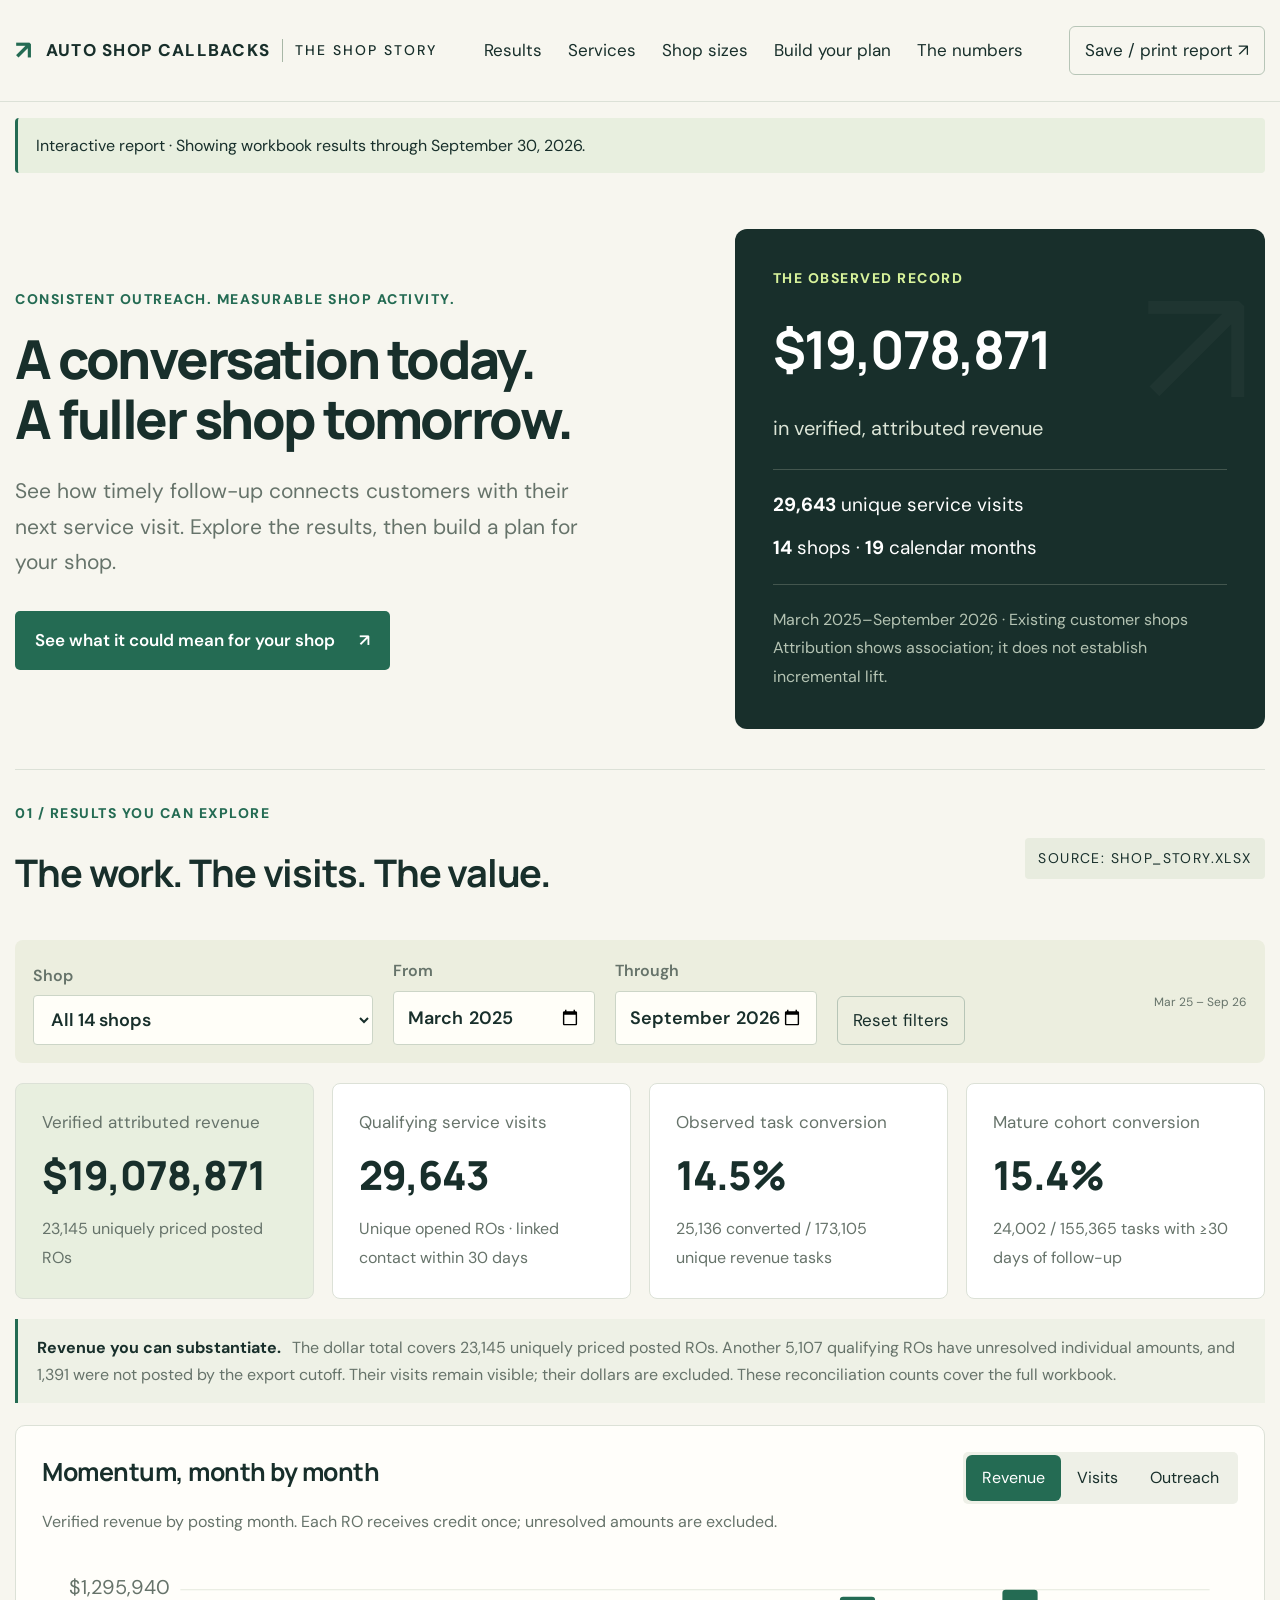
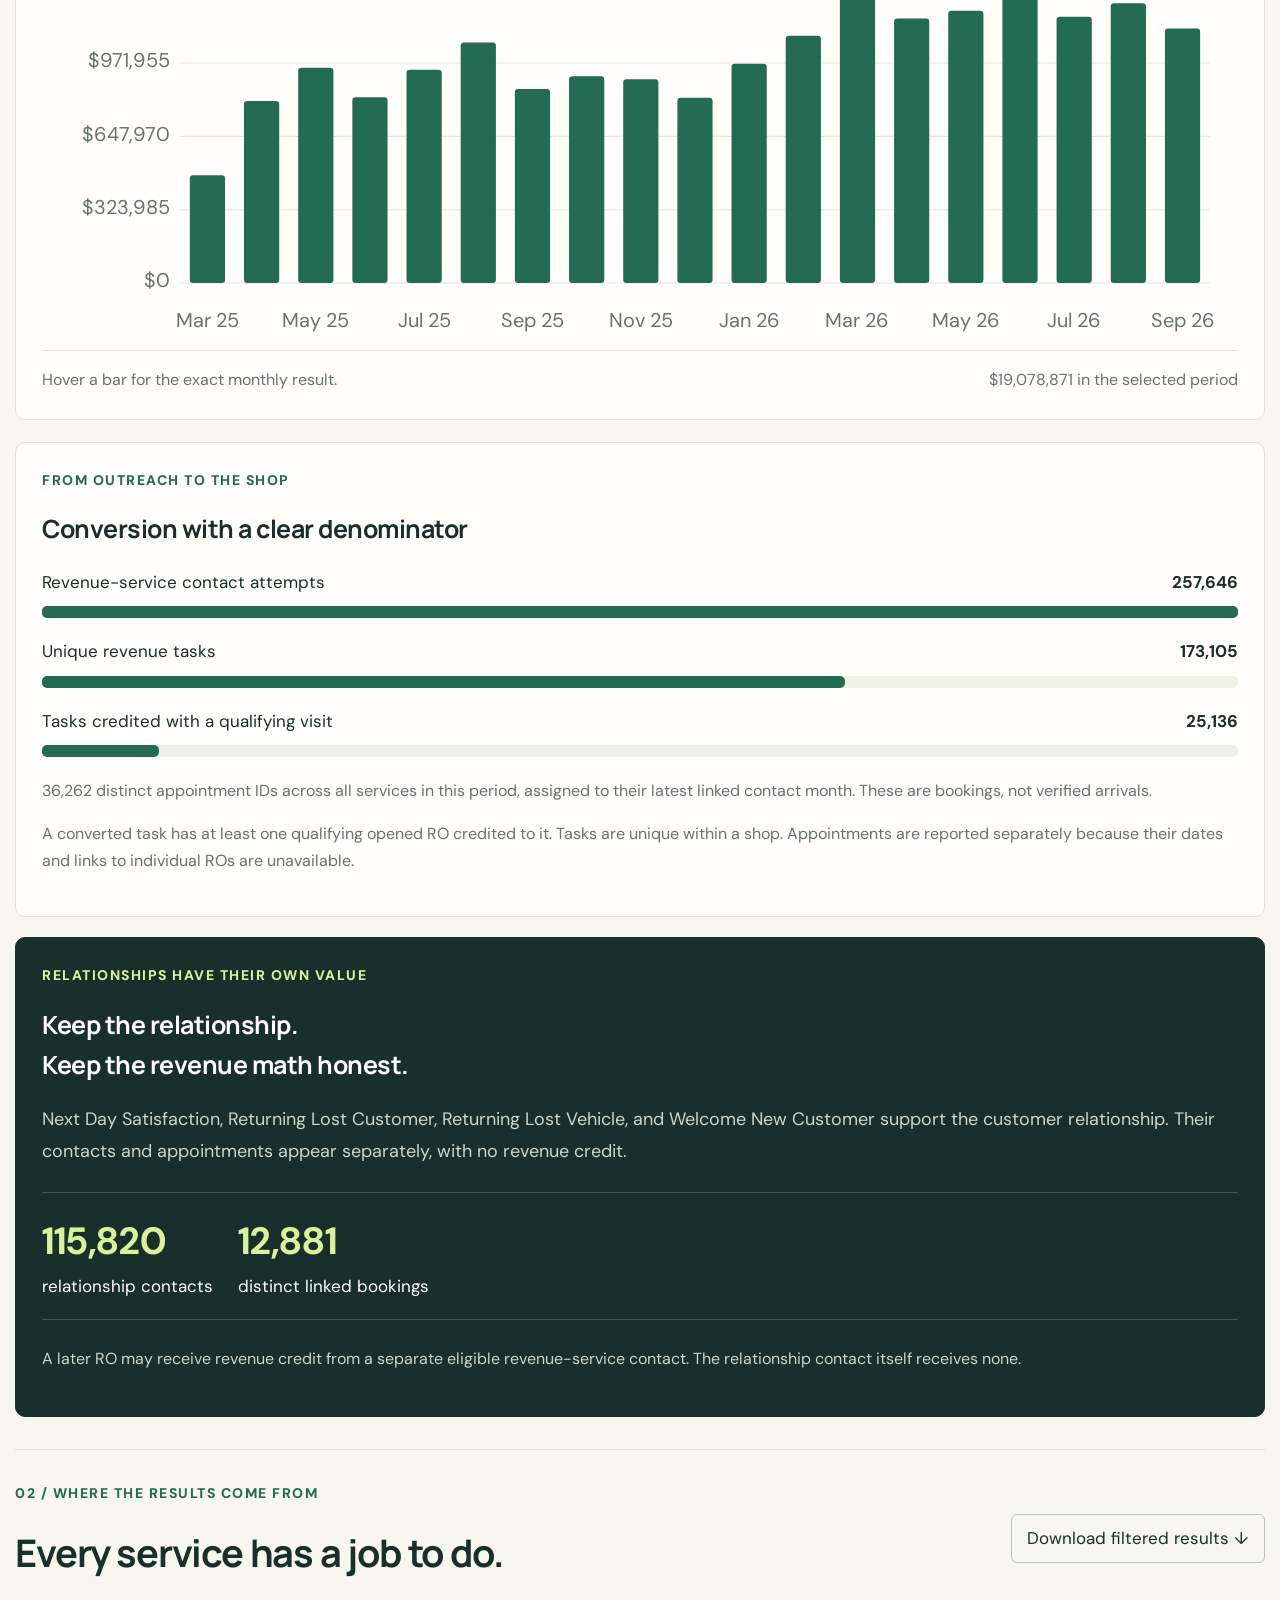
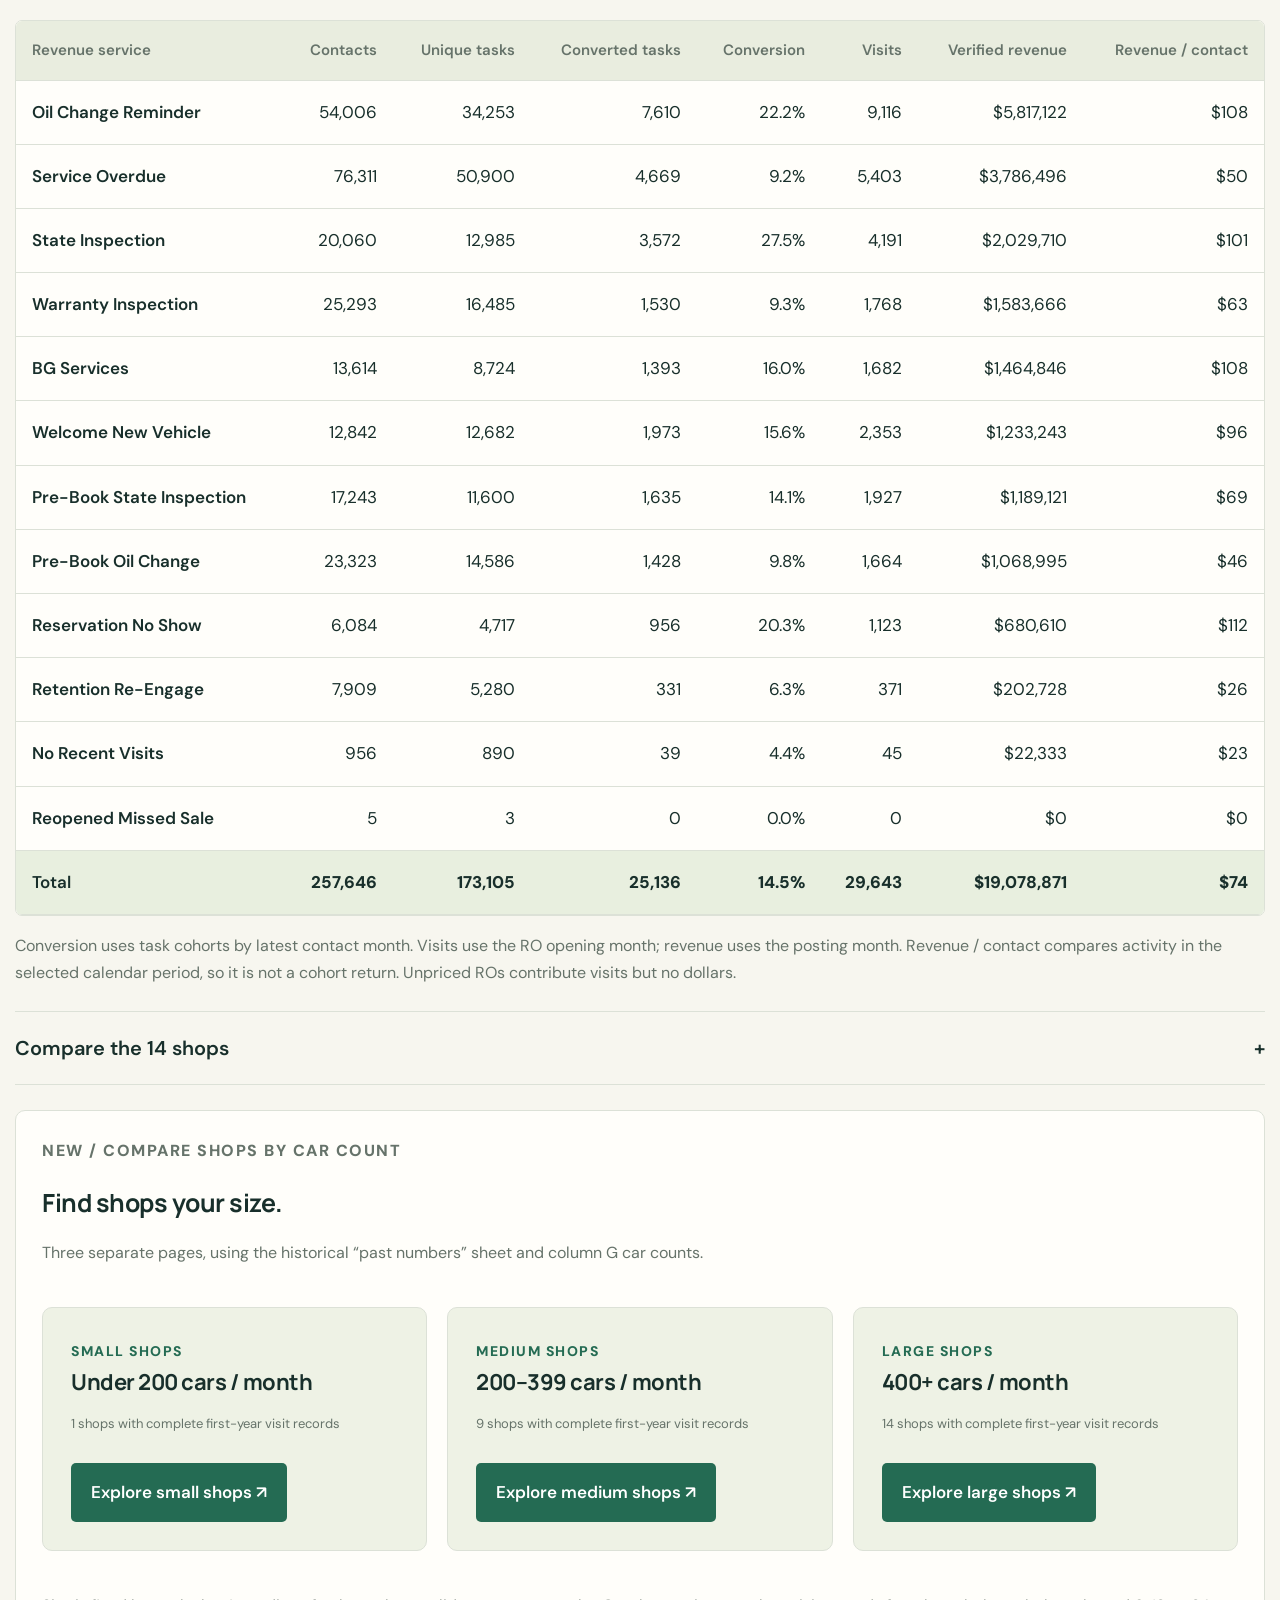
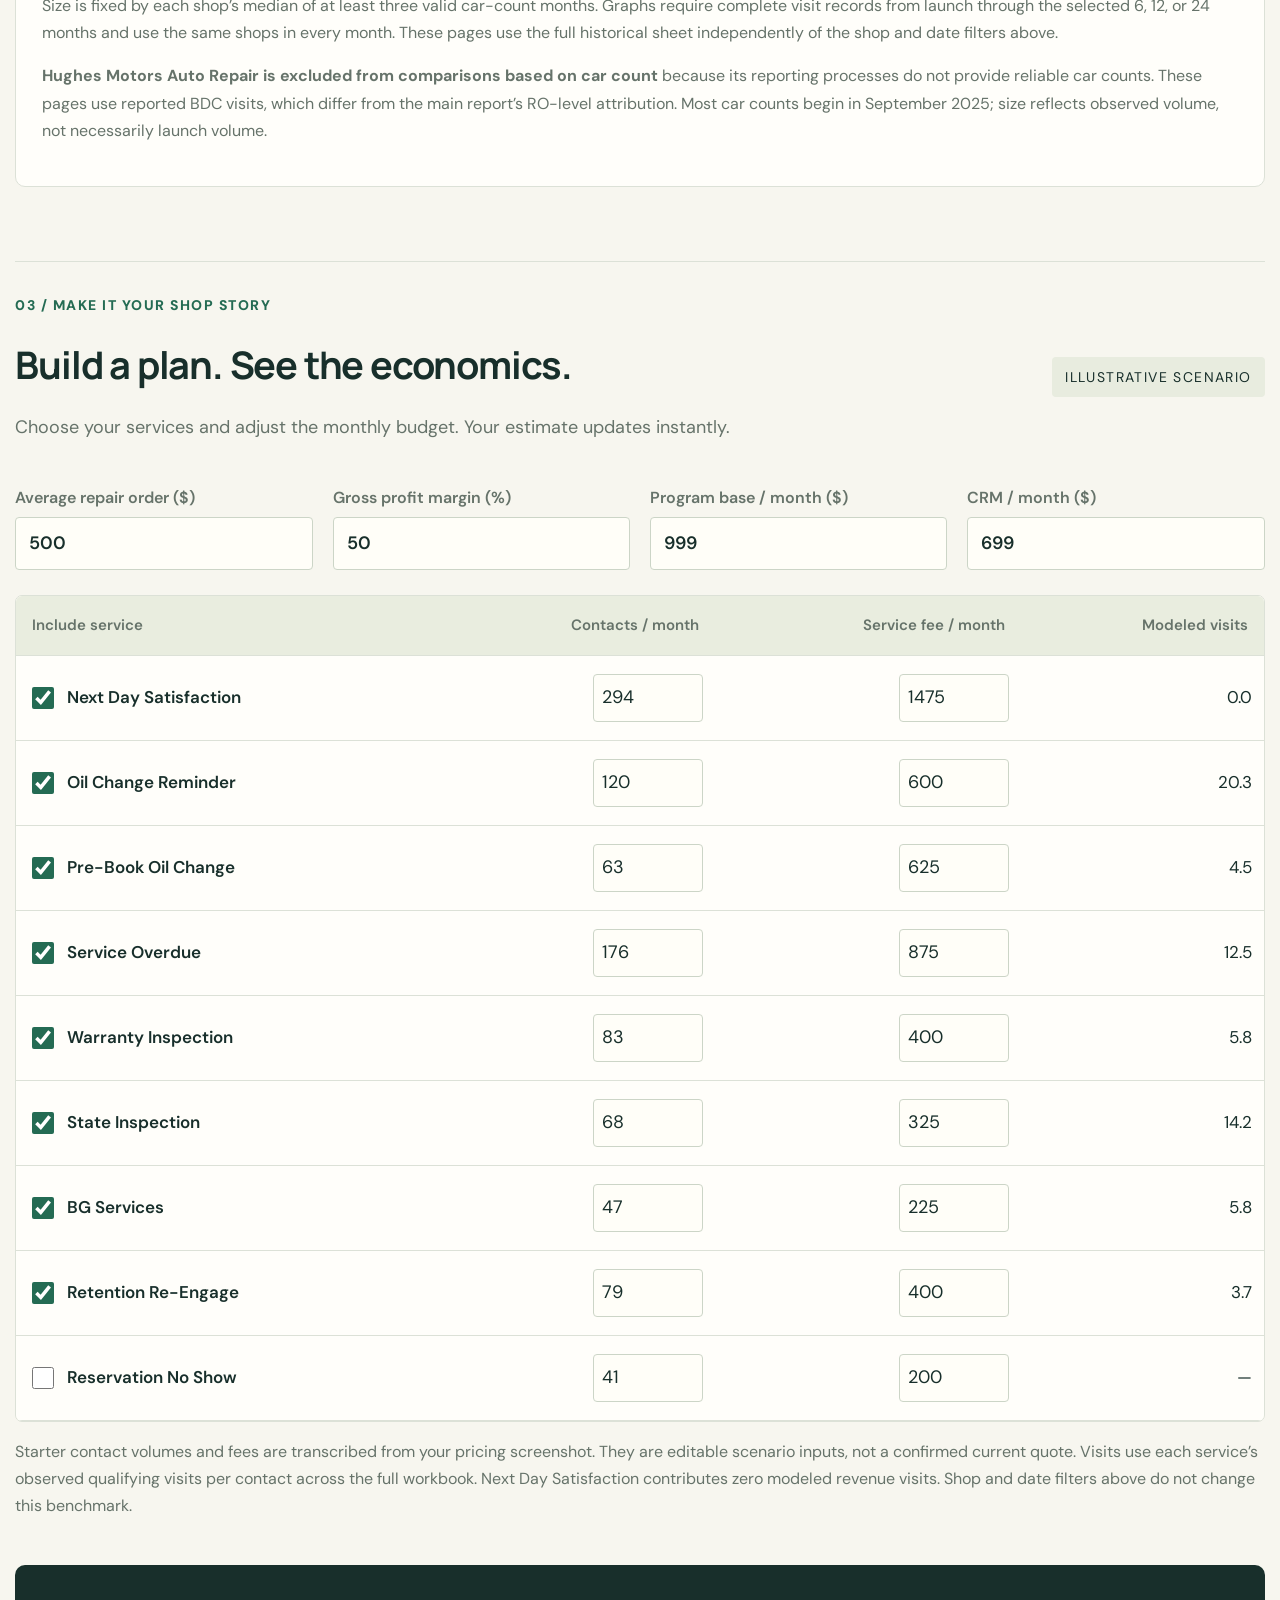
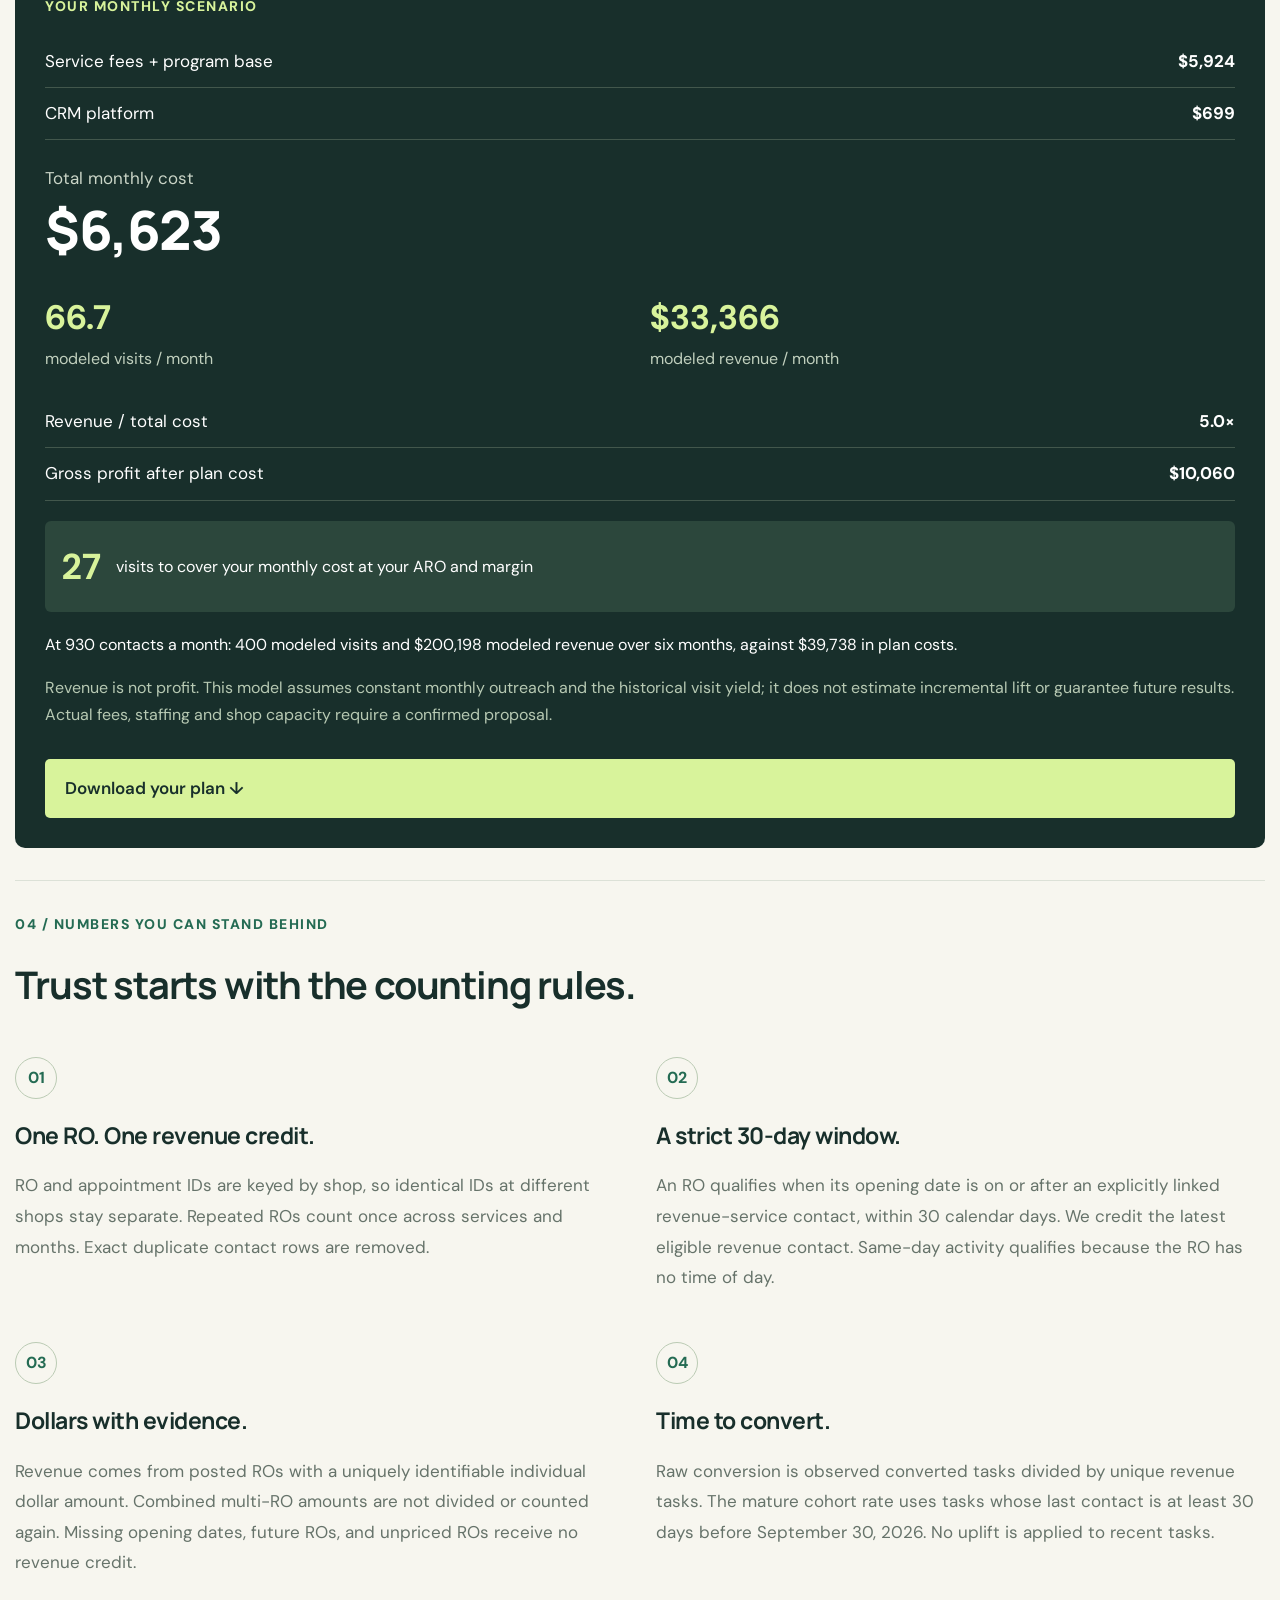
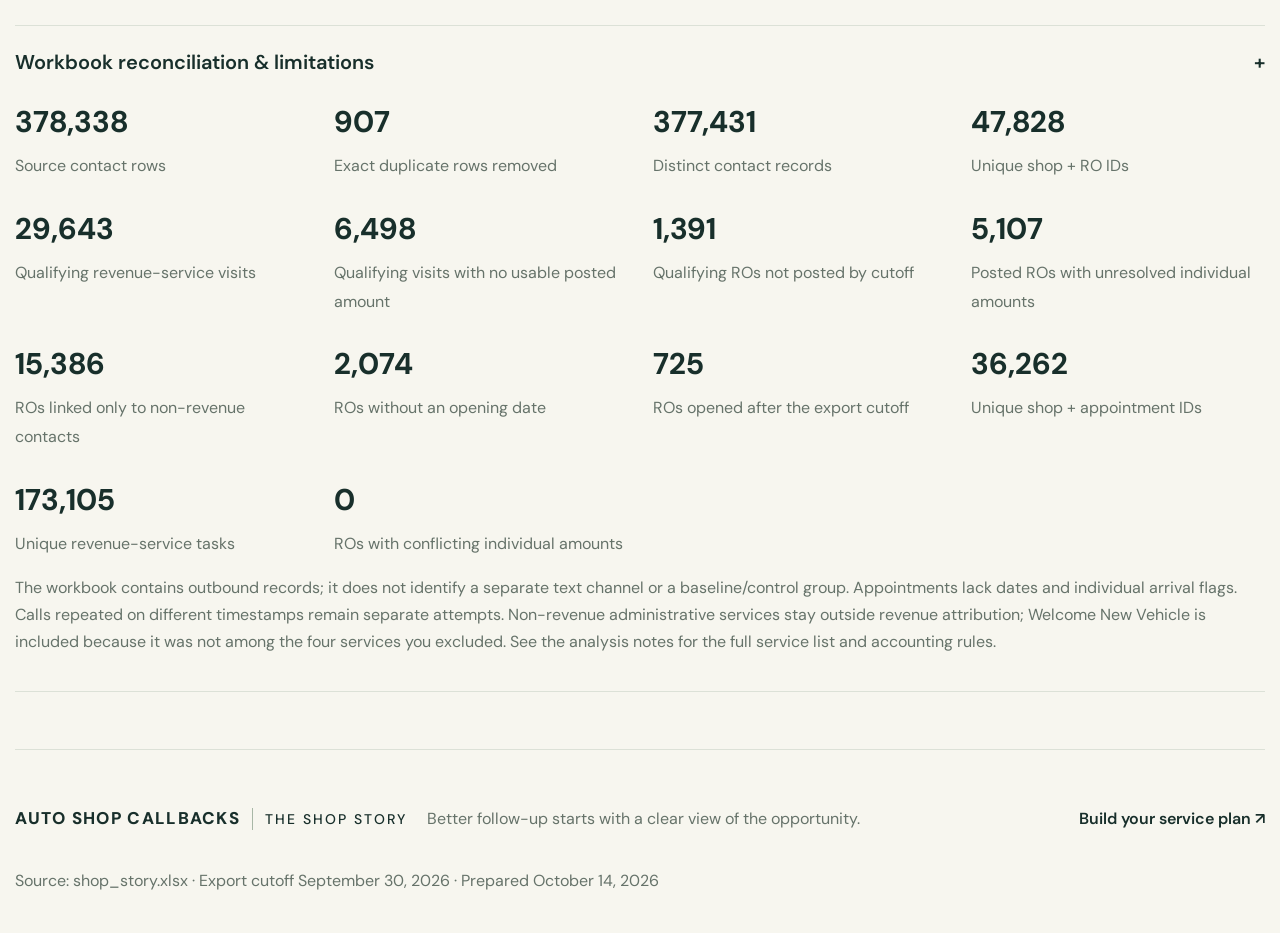
==== index.html @ 8ba9e6b9 "Add files via upload" ====
<!doctype html>
<html lang="en"><head><meta charset="utf-8"><meta name="viewport" content="width=device-width,initial-scale=1"><meta name="report-version" content="2026-10-26-shop-sizes"><title>The Shop Story | Outreach impact</title><style>@import url('https://fonts.googleapis.com/css2?family=DM+Sans:wght@400;500;600;700&family=Manrope:wght@400;500;600;700;800&display=swap');
:root{--ink:#182f2b;--green:#246b53;--lime:#d8f39b;--cream:#f7f6ef;--line:#dce1d7;--muted:#66736a}*{box-sizing:border-box}html{scroll-behavior:smooth;scroll-padding-top:25px}body{margin:0;background:var(--cream);color:var(--ink);font:15px 'DM Sans',Arial,sans-serif}button,input,select{font:inherit}button,a,input,select{outline-offset:4px}button{cursor:pointer}a{color:inherit;text-decoration:none}header{max-width:1440px;padding:26px 5%;margin:auto;display:flex;align-items:center;justify-content:space-between;border-bottom:1px solid var(--line);gap:25px}.brand{font-size:13px;font-weight:800;letter-spacing:1.3px;display:flex;gap:12px;align-items:center}.brand small{display:block;font-size:10px;font-weight:500;letter-spacing:2px;border-left:1px solid #a8b7a6;padding-left:12px}.mark{font-size:26px;color:var(--green)}nav{display:flex;gap:26px;font-size:13px}button{background:transparent;border:1px solid #b7c5b7;border-radius:6px;padding:10px 15px;color:var(--ink)}button:hover{background:#e9eddf}main{max-width:1440px;margin:auto;padding:0 5%}.hero{display:grid;grid-template-columns:1.3fr 1fr;gap:7%;padding:75px 0 70px;align-items:center}.eyebrow{font-size:10px;font-weight:800;letter-spacing:2px;color:var(--green);margin:0 0 18px}h1,h2,h3{font-family:'Manrope',Arial,sans-serif}h1{font-size:clamp(38px,4.2vw,62px);line-height:1.12;letter-spacing:-2.5px;margin:0 0 25px;font-weight:800}h2{font-size:32px;letter-spacing:-1.2px;margin:0 0 12px}h3{font-size:19px;letter-spacing:-.5px;margin:0 0 12px}.intro{font-size:17px;line-height:1.7;color:var(--muted);max-width:480px;margin:0 0 30px}.button{background:var(--green);color:white;border:0;padding:16px 20px;display:inline-flex;justify-content:space-between;gap:24px;font-size:13px;font-weight:600;border-radius:5px}.button:hover{background:#185441}.hero-proof{background:var(--ink);border-radius:12px;padding:38px;color:white;position:relative;overflow:hidden}.hero-proof:after{content:'↗';position:absolute;right:15px;top:-20px;font-size:175px;color:#ffffff08}.hero-proof .eyebrow{color:var(--lime)}.hero-proof>strong{font-family:Manrope,Arial;font-size:clamp(35px,4.1vw,57px);letter-spacing:-2px}.hero-proof>p:not(.eyebrow){font-size:16px;color:#dce5d7}.hero-proof>div{padding:20px 0;margin:25px 0 20px;border-top:1px solid #43564e;border-bottom:1px solid #43564e;display:flex;flex-direction:column;gap:13px}.hero-proof small{font-size:11px;line-height:1.7;color:#b4c3b3}section{padding:45px 0;border-top:1px solid var(--line)}section.hero{border:0}.section-head{display:flex;justify-content:space-between;align-items:center;gap:20px;margin-bottom:25px}.section-head p:not(.eyebrow){color:var(--muted)}.source,.badge{font-size:10px;letter-spacing:1.4px;background:#e8ecdf;padding:9px 13px;border-radius:4px;white-space:nowrap}.filters{display:flex;align-items:end;gap:14px;margin:20px 0 10px;padding:18px;background:#eceedf;border-radius:8px}label{display:flex;flex-direction:column;gap:7px;font-size:11px;font-weight:600;color:var(--muted)}input,select{background:#fffef8;color:var(--ink);border:1px solid #ccd5c7;padding:10px;border-radius:4px;max-width:100%}.filters select{width:270px}.filters>span{font-size:11px;margin-left:auto;align-self:center}#filterError{color:#a33b2a}.metrics{display:grid;grid-template-columns:repeat(4,1fr);gap:13px;margin:20px 0}.metric{background:white;border:1px solid var(--line);padding:22px;border-radius:8px}.metric>span{font-size:11px;color:var(--muted);display:block}.metric strong{display:block;font:800 32px Manrope,Arial;letter-spacing:-1px;margin:10px 0}.metric small{font-size:10px;line-height:1.5;color:var(--muted)}.metric:first-child{background:#e8efdf}.chart-panel,.panel{border:1px solid var(--line);border-radius:10px;background:#fffefa;padding:26px;margin:22px 0}.chart-head{display:flex;justify-content:space-between;gap:20px;align-items:start}.chart-head p{font-size:12px;color:var(--muted);line-height:1.5}.segments{display:flex;padding:3px;background:#eef0e7;border-radius:5px}.segments button{border:0;padding:8px 13px;font-size:11px}.segments .active{background:var(--green);color:white}.chart-foot{font-size:11px;color:var(--muted);display:flex;justify-content:space-between;border-top:1px solid var(--line);padding-top:15px}svg{width:100%;display:block;height:auto}.chart-bar{fill:var(--green)}.chart-bar:hover{fill:#83a856}.chart-label{font-size:11px;fill:var(--muted)}.chart-value{font-size:10px;fill:var(--ink)}.two-col{display:grid;grid-template-columns:1fr 1fr;gap:20px}.two-col .panel{margin:0}.dark{background:var(--ink);color:white;border-color:var(--ink)}.dark .eyebrow{color:var(--lime)}.dark p:not(.eyebrow){font-size:14px;line-height:1.8;color:#ccd7c9}.dark .fine{font-size:11px!important}.relationship-stats{display:flex;gap:40px;border-top:1px solid #43564e;border-bottom:1px solid #43564e;padding:18px 0;margin:25px 0}.relationship-stats strong{font-size:29px;color:var(--lime);display:block}.relationship-stats span{font-size:11px}.funnel-row{display:grid;grid-template-columns:1fr auto;gap:10px;align-items:center;margin:20px 0;font-size:12px}.funnel-row .track{grid-column:1/-1;height:9px;background:#edf0e4;border-radius:5px}.track i{display:block;height:100%;background:var(--green);border-radius:5px}.fine{font-size:11px;line-height:1.7;color:var(--muted)}.table-wrap{overflow:auto;border:1px solid var(--line);border-radius:7px}table{width:100%;border-collapse:collapse;background:#fffefa;text-align:right;font-size:12px}th{background:#e9eddf;color:var(--muted);font-size:10px;font-weight:600;white-space:nowrap}th,td{padding:15px 13px;border-bottom:1px solid var(--line)}th:first-child,td:first-child{text-align:left}td:first-child{font-weight:600}tbody tr:hover{background:#f0f3e8}.sum{background:#e8efdf;font-weight:800}details{margin:25px 0;border-top:1px solid var(--line);border-bottom:1px solid var(--line);padding:20px 0}summary{cursor:pointer;font-size:14px;font-weight:600;list-style:none}summary span{float:right}details[open] summary{margin-bottom:20px}.plan-section{margin-top:20px}.plan-layout{display:grid;grid-template-columns:1.7fr 1fr;gap:28px}.calculator-inputs{display:grid;grid-template-columns:repeat(4,1fr);gap:12px;margin:0 0 25px}.calculator-inputs input{width:100%}.plan-table td{padding:16px 10px}.plan-table label{flex-direction:row;align-items:center;gap:10px;color:var(--ink);font-size:12px}.plan-table input[type=number]{width:95px;font-size:12px;padding:8px}.plan-table input[type=checkbox]{accent-color:var(--green);width:16px;height:16px}.plan-summary{background:var(--ink);color:white;padding:30px;border-radius:10px}.plan-summary .eyebrow{color:var(--lime)}.price-line{display:flex;justify-content:space-between;gap:15px;font-size:12px;padding:12px 0;border-bottom:1px solid #42574c}.total-price{margin:25px 0}.total-price span{font-size:12px;display:block;color:#cad5c7}.total-price strong{font:800 46px Manrope,Arial;letter-spacing:-1.5px}.scenario-stats{display:grid;grid-template-columns:1fr 1fr;gap:20px;margin:25px 0}.scenario-stats strong{font-size:26px;display:block;color:var(--lime)}.scenario-stats span{font-size:10px;color:#c1d0be}.break-even{display:flex;align-items:center;gap:15px;background:#2c473c;padding:17px;border-radius:6px;margin:20px 0}.break-even b{font-size:28px;color:var(--lime)}.break-even span{font-size:11px;line-height:1.6}#sixMonth{font-size:12px;line-height:1.6}.plan-summary .fine{color:#b7c9b3;font-size:10px}.plan-summary .button{width:100%;margin-top:15px;background:var(--lime);color:var(--ink)}.method-grid{display:grid;grid-template-columns:repeat(4,1fr);gap:27px;margin:30px 0}.method-grid article>b{font-size:12px;color:var(--green);border:1px solid #bbcbb4;border-radius:50%;width:34px;height:34px;display:inline-flex;align-items:center;justify-content:center;margin-bottom:18px}.method-grid h3{font-size:15px}.method-grid p{font-size:12px;line-height:1.8;color:var(--muted)}.audit-grid{display:grid;grid-template-columns:repeat(4,1fr);gap:18px}.audit-grid strong{display:block;font-size:22px;margin-bottom:5px}.audit-grid span{font-size:11px;color:var(--muted)}footer{padding:40px 0;display:flex;gap:20px;align-items:center;flex-wrap:wrap;border-top:1px solid var(--line)}footer p{font-size:12px;color:var(--muted)}footer a{margin-left:auto;font-size:12px;font-weight:600}footer>small{width:100%;font-size:10px;color:var(--muted)}
.evidence-note{padding:15px 19px;border-left:3px solid var(--green);background:#eef1e6;font-size:11px;line-height:1.8;color:var(--muted)}.evidence-note b{color:var(--ink);margin-right:7px}#chart,#tenure{overflow-x:auto}
@media(max-width:1000px){header nav{display:none}.hero{gap:25px}h1{font-size:40px}.hero-proof{padding:25px}.plan-layout{grid-template-columns:1fr}.method-grid{grid-template-columns:1fr 1fr}.filters{flex-wrap:wrap}.metrics{grid-template-columns:1fr 1fr}.calculator-inputs{grid-template-columns:1fr 1fr}}@media(max-width:650px){header{padding:20px 5%}.brand small{display:none}header button{font-size:10px}.hero{grid-template-columns:1fr;padding:40px 0}.hero-proof{margin-top:10px}h1{font-size:39px;letter-spacing:-1.5px}h2{font-size:26px}.section-head{align-items:start;flex-direction:column}.two-col{grid-template-columns:1fr}.chart-head{flex-direction:column}.chart-panel{padding:15px}.filters select{width:100%}.filters>label:first-child{width:100%}.filters>span{width:100%}.metric{padding:17px}.metric strong{font-size:26px}.method-grid,.audit-grid{grid-template-columns:1fr 1fr}.chart-label{font-size:13px}#chart svg,#tenure svg{min-width:650px}.hero-proof>strong{font-size:45px}footer a{margin-left:0}.plan-table input[type=number]{width:80px}nav{display:none}}
.report-status{font-size:16px;line-height:1.7;padding:14px 18px;background:#e8efdf;border-left:3px solid var(--green);border-radius:4px;color:var(--ink)}
button:disabled,input:disabled,select:disabled{cursor:default;opacity:.8}
/* Readable at normal browser zoom; dense tables scroll instead of shrinking. */
@media screen {
 body{font-size:18px;line-height:1.6}
 header,main{width:100%;max-width:none;padding-left:clamp(12px,1.2vw,28px);padding-right:clamp(12px,1.2vw,28px)}
 main{min-width:0}
 section{padding-top:32px;padding-bottom:32px}
 .hero{padding-top:40px;padding-bottom:40px;gap:32px}
 header{flex-wrap:wrap;gap:20px}
 .brand,nav,.button,button{font-size:17px}
 .brand small,.eyebrow,.source,.badge{font-size:14px}
 .eyebrow{letter-spacing:1.5px}
 h2{font-size:38px}h3{font-size:25px}
 .intro{font-size:21px;max-width:600px}
 .hero-proof>p:not(.eyebrow){font-size:20px}
 .hero-proof small{font-size:16px}
 .hero-proof>div{font-size:19px}
 .filters{flex-wrap:wrap;gap:20px}
 label,.filters>span{font-size:16px}
 input,select{font-size:18px;min-height:48px;padding:11px 13px}
 .filters select{width:340px}
 .metrics{gap:18px}
 .metric{padding:26px}
 .metric>span{font-size:17px;line-height:1.5}
 .metric strong{font-size:40px;line-height:1.25;margin:14px 0}
 .metric small{font-size:16px;line-height:1.6}
 .fine,.evidence-note,.chart-head p,.chart-foot{font-size:16px;line-height:1.7}
 .segments button{font-size:16px;padding:10px 16px;min-height:44px}
 .chart-head{flex-wrap:wrap}
 .chart-label{font-size:18px}.chart-value{font-size:18px}
 #chart svg,#tenure svg{min-width:1000px}
 .chart-foot{flex-wrap:wrap;gap:12px}
 .dark p:not(.eyebrow){font-size:18px}
 .dark .fine{font-size:16px!important}
 .relationship-stats{flex-wrap:wrap;gap:25px}
 .relationship-stats strong{font-size:38px}
 .relationship-stats span,.funnel-row{font-size:17px}
 .funnel-row .track{height:12px}
 table{font-size:17px;min-width:1080px;font-variant-numeric:tabular-nums}
 th{font-size:15px;white-space:normal;line-height:1.5}
 th,td{padding:18px 16px}
 summary{font-size:20px}
 .plan-layout{grid-template-columns:minmax(0,1.65fr) minmax(360px,1fr);gap:30px}
 .plan-layout>div,.two-col>.panel{min-width:0}
 .calculator-inputs{grid-template-columns:repeat(2,minmax(0,1fr));gap:20px}
 .plan-table{min-width:660px}
 .plan-table td{padding:18px 12px}
 .plan-table label{font-size:17px;line-height:1.5}
 .plan-table input[type=number]{font-size:18px;width:110px;min-height:48px}
 .plan-table input[type=checkbox]{width:22px;height:22px;min-height:22px;flex-shrink:0}
 .price-line,.total-price span{font-size:17px}
 .total-price strong{font-size:54px}
 .scenario-stats{grid-template-columns:repeat(2,minmax(0,1fr))}
 .scenario-stats strong{font-size:34px}
 .scenario-stats span{font-size:16px;line-height:1.6;display:block}
 .break-even b{font-size:36px}
 .break-even span,#sixMonth,.plan-summary .fine{font-size:16px}
 .method-grid{grid-template-columns:repeat(2,minmax(0,1fr));gap:32px}
 .method-grid article>b{font-size:16px;width:42px;height:42px}
 .method-grid h3{font-size:23px}
 .method-grid p{font-size:17px}
 .audit-grid{gap:25px}
 .audit-grid strong{font-size:30px}
 .audit-grid span,footer p,footer a,footer>small{font-size:16px}
}
@media screen and (max-width:1390px){
 .plan-layout{grid-template-columns:1fr}
 .plan-summary{max-width:none}
 .calculator-inputs{grid-template-columns:repeat(4,minmax(0,1fr))}
 .two-col{grid-template-columns:1fr}
 .hero{gap:30px}
}
@media screen and (max-width:1000px){
 .hero{grid-template-columns:1fr}
 .hero-proof{max-width:none}
 .metrics{grid-template-columns:repeat(2,minmax(0,1fr))}
 .calculator-inputs{grid-template-columns:repeat(2,minmax(0,1fr))}
 .audit-grid{grid-template-columns:repeat(2,minmax(0,1fr))}
}
@media screen and (max-width:650px){
 header button,.brand{font-size:16px}
 .hero{padding:36px 0}
 .hero-proof>strong{font-size:42px}
 h2{font-size:32px}
 .filters>label:first-child,.filters select{width:100%}
 .metrics{grid-template-columns:1fr}
 .metric strong{font-size:38px}
 .method-grid{grid-template-columns:1fr}
 .plan-summary,.panel{padding:22px}
 .scenario-stats strong{font-size:30px}
 .brand small{display:none}
}
@media print{body{font-size:12px;background:white}header nav,header button,.filters button,.segments,section button{display:none!important}main{padding:0 20px}.hero{padding:30px 0;gap:25px}h1{font-size:34px}.hero-proof,.dark,.plan-summary{print-color-adjust:exact;-webkit-print-color-adjust:exact}.hero-proof>strong{font-size:38px}section{padding:25px 0}.metrics,.panel,.chart-panel,.plan-summary{break-inside:avoid}.table-wrap{overflow:visible}table{font-size:11px}th{font-size:11px;white-space:normal}th,td{padding:9px 6px}.plan-layout{grid-template-columns:1fr}.method-grid{grid-template-columns:1fr 1fr}footer{padding:20px 0}details:not([open]){display:none}}
</style><style>.size-cards{display:grid;grid-template-columns:repeat(3,minmax(0,1fr));gap:20px;margin:25px 0}.size-card{display:block;padding:28px;background:#eef2e5;border:1px solid var(--line);border-radius:10px}.size-card:hover{border-color:var(--green);background:#e7eedc}.size-card p{color:var(--muted);line-height:1.7;font-size:13px}.size-card .button{margin-top:15px}.size-card h3{font-size:22px}.size-hero{padding:55px 0 30px}.size-hero h1{font-size:clamp(36px,5vw,60px)}.size-metrics{grid-template-columns:repeat(3,minmax(0,1fr));margin-top:30px}.size-chart svg{width:100%;min-width:650px;display:block}.size-chart{overflow-x:auto;margin-top:25px}.empty-state{padding:40px;background:#eef2e5;line-height:1.7}.reason{text-align:left;white-space:normal;min-width:250px}nav [aria-current=page]{font-weight:800;color:var(--green);border-bottom:2px solid var(--green)}.filters>span{font-size:12px;color:var(--muted);max-width:430px;line-height:1.7}@media(max-width:800px){.size-cards,.size-metrics{grid-template-columns:1fr}header{flex-wrap:wrap}header nav{flex-wrap:wrap;gap:16px}.size-card{padding:22px}}@media print{.size-hero{padding:20px 0}.size-chart svg{min-width:0}.size-chart{overflow:visible}.size-cards{grid-template-columns:repeat(3,1fr)}.size-card .button{display:none}.size-card{padding:14px}.size-card h3{font-size:16px}}
</style></head>
<body>
<header><a class="brand" href="#"><span class="mark">↗</span> AUTO SHOP CALLBACKS <small>THE SHOP STORY</small></a><nav><a href="#results">Results</a><a href="#services">Services</a><a href="#shop-sizes">Shop sizes</a><a href="#plan">Build your plan</a><a href="#method">The numbers</a></nav><button id="print" disabled>Save / print report ↗</button></header>
<main>
<p id="reportStatus" class="report-status" role="status">Full-workbook snapshot · Open this report in a browser to use the filters and calculator.</p>
<section class="hero"><div><p class="eyebrow">CONSISTENT OUTREACH. MEASURABLE SHOP ACTIVITY.</p><h1>A conversation today.<br>A fuller shop tomorrow.</h1><p class="intro">See how timely follow-up connects customers with their next service visit. Explore the results, then build a plan for your shop.</p><a class="button" href="#plan">See what it could mean for your shop <span>↗</span></a></div><aside class="hero-proof"><p class="eyebrow">THE OBSERVED RECORD</p><strong id="heroRevenue">$19,078,871</strong><p>in verified, attributed revenue</p><div><span><b id="heroVisits">29,643</b> unique service visits</span><span><b>14</b> shops · <b>19</b> calendar months</span></div><small>March 2025–September 2026 · Existing customer shops<br>Attribution shows association; it does not establish incremental lift.</small></aside></section>
<section id="results"><div class="section-head"><div><p class="eyebrow">01 / RESULTS YOU CAN EXPLORE</p><h2>The work. The visits. The value.</h2></div><span class="source">SOURCE: SHOP_STORY.XLSX</span></div>
<div class="filters"><label>Shop<select id="shop" disabled><option value="">All 14 shops</option><option value="Adams Automotive - Cypress TX">Adams Automotive - Cypress TX</option><option value="Adams Automotive - Houston TX">Adams Automotive - Houston TX</option><option value="Adams Automotive - Woodlands TX">Adams Automotive - Woodlands TX</option><option value="Bartel&#39;s Auto Clinic - Carol Stream IL">Bartel&#39;s Auto Clinic - Carol Stream IL</option><option value="Bartel&#39;s Auto Clinic - Oswego IL">Bartel&#39;s Auto Clinic - Oswego IL</option><option value="Bartel&#39;s Auto Clinic - Plainfield IL">Bartel&#39;s Auto Clinic - Plainfield IL</option><option value="J.J.&#39;s Auto Service Center">J.J.&#39;s Auto Service Center</option><option value="JB Auto Care">JB Auto Care</option><option value="NOW Auto Care - Cypress TX">NOW Auto Care - Cypress TX</option><option value="NOW Auto Care - Sienna TX">NOW Auto Care - Sienna TX</option><option value="Pleasant Car Care - Newton MA">Pleasant Car Care - Newton MA</option><option value="Pleasant Car Care - Watertown MA">Pleasant Car Care - Watertown MA</option><option value="Premier Tire &amp; Auto Service - Cleveland TN">Premier Tire &amp; Auto Service - Cleveland TN</option><option value="Premier Tire &amp; Auto Service - Ooltewah TN">Premier Tire &amp; Auto Service - Ooltewah TN</option></select></label><label>From<input id="from" type="month" min="2025-03" max="2026-09" value="2025-03" disabled></label><label>Through<input id="to" type="month" min="2025-03" max="2026-09" value="2026-09" disabled></label><button id="reset" disabled>Reset filters</button><span id="periodLabel">Mar 25 – Sep 26</span></div><p id="filterError" role="alert"></p>
<div class="metrics" id="metrics"><article class="metric"><span>Verified attributed revenue</span><strong>$19,078,871</strong><small>23,145 uniquely priced posted ROs</small></article><article class="metric"><span>Qualifying service visits</span><strong>29,643</strong><small>Unique opened ROs · linked contact within 30 days</small></article><article class="metric"><span>Observed task conversion</span><strong>14.5%</strong><small>25,136 converted / 173,105 unique revenue tasks</small></article><article class="metric"><span>Mature cohort conversion</span><strong>15.4%</strong><small>24,002 / 155,365 tasks with ≥30 days of follow-up</small></article></div>
<div class="evidence-note"><b>Revenue you can substantiate.</b> The dollar total covers 23,145 uniquely priced posted ROs. Another 5,107 qualifying ROs have unresolved individual amounts, and 1,391 were not posted by the export cutoff. Their visits remain visible; their dollars are excluded. These reconciliation counts cover the full workbook.</div>
<div class="chart-panel"><div class="chart-head"><div><h3>Momentum, month by month</h3><p id="chartCaption">Verified revenue by posting month. Each RO receives credit once; unresolved amounts are excluded.</p></div><div class="segments" role="group" aria-label="Chart metric"><button data-chart="revenue" class="active" disabled>Revenue</button><button data-chart="visits" disabled>Visits</button><button data-chart="contacts" disabled>Outreach</button></div></div><div id="chart"><svg viewBox="0 0 1080 360" role="img" aria-label="revenue by calendar month"><title>revenue over time</title><line x1="125" y1="300" x2="1055" y2="300" stroke="#e4e8dc"/><text x="116" y="304" text-anchor="end" class="chart-label">$0</text><line x1="125" y1="233.75" x2="1055" y2="233.75" stroke="#e4e8dc"/><text x="116" y="237.75" text-anchor="end" class="chart-label">$323,985</text><line x1="125" y1="167.5" x2="1055" y2="167.5" stroke="#e4e8dc"/><text x="116" y="171.5" text-anchor="end" class="chart-label">$647,970</text><line x1="125" y1="101.25" x2="1055" y2="101.25" stroke="#e4e8dc"/><text x="116" y="105.25" text-anchor="end" class="chart-label">$971,955</text><line x1="125" y1="35" x2="1055" y2="35" stroke="#e4e8dc"/><text x="116" y="39" text-anchor="end" class="chart-label">$1,295,940</text><rect class="chart-bar" tabindex="0" x="133.56578947368422" y="202.61843881651328" width="31.815789473684212" height="97.38156118348671" rx="3"><title>Mar 25: $476,229</title></rect><text x="149.47368421052633" y="340" text-anchor="middle" class="chart-label">Mar 25</text><rect class="chart-bar" tabindex="0" x="182.51315789473685" y="135.467770651598" width="31.815789473684212" height="164.532229348402" rx="3"><title>Apr 25: $804,618</title></rect><rect class="chart-bar" tabindex="0" x="231.46052631578948" y="105.50596532729347" width="31.815789473684212" height="194.49403467270653" rx="3"><title>May 25: $951,142</title></rect><text x="247.3684210526316" y="340" text-anchor="middle" class="chart-label">May 25</text><rect class="chart-bar" tabindex="0" x="280.40789473684214" y="132.14623393113044" width="31.815789473684212" height="167.85376606886956" rx="3"><title>Jun 25: $820,862</title></rect><rect class="chart-bar" tabindex="0" x="329.35526315789474" y="107.23492119182484" width="31.815789473684212" height="192.76507880817516" rx="3"><title>Jul 25: $942,687</title></rect><text x="345.2631578947368" y="340" text-anchor="middle" class="chart-label">Jul 25</text><rect class="chart-bar" tabindex="0" x="378.30263157894734" y="82.69491196809392" width="31.815789473684212" height="217.30508803190608" rx="3"><title>Aug 25: $1,062,696</title></rect><rect class="chart-bar" tabindex="0" x="427.25" y="124.77823730529946" width="31.815789473684212" height="175.22176269470054" rx="3"><title>Sep 25: $856,894</title></rect><text x="443.1578947368421" y="340" text-anchor="middle" class="chart-label">Sep 25</text><rect class="chart-bar" tabindex="0" x="476.19736842105266" y="113.1992584315974" width="31.815789473684212" height="186.8007415684026" rx="3"><title>Oct 25: $913,519</title></rect><rect class="chart-bar" tabindex="0" x="525.1447368421052" y="115.97415204760406" width="31.815789473684212" height="184.02584795239594" rx="3"><title>Nov 25: $899,949</title></rect><text x="541.0526315789473" y="340" text-anchor="middle" class="chart-label">Nov 25</text><rect class="chart-bar" tabindex="0" x="574.0921052631578" y="132.61427307514026" width="31.815789473684212" height="167.38572692485974" rx="3"><title>Dec 25: $818,573</title></rect><rect class="chart-bar" tabindex="0" x="623.0394736842104" y="101.835935371658" width="31.815789473684212" height="198.164064628342" rx="3"><title>Jan 26: $969,089</title></rect><text x="638.9473684210525" y="340" text-anchor="middle" class="chart-label">Jan 26</text><rect class="chart-bar" tabindex="0" x="671.9868421052631" y="76.59266608366121" width="31.815789473684212" height="223.40733391633879" rx="3"><title>Feb 26: $1,092,538</title></rect><rect class="chart-bar" tabindex="0" x="720.9342105263157" y="41.22794269631942" width="31.815789473684212" height="258.7720573036806" rx="3"><title>Mar 26: $1,265,483</title></rect><text x="736.8421052631578" y="340" text-anchor="middle" class="chart-label">Mar 26</text><rect class="chart-bar" tabindex="0" x="769.8815789473683" y="61.07155340912871" width="31.815789473684212" height="238.9284465908713" rx="3"><title>Apr 26: $1,168,441</title></rect><rect class="chart-bar" tabindex="0" x="818.828947368421" y="54.01414262463538" width="31.815789473684212" height="245.98585737536462" rx="3"><title>May 26: $1,202,954</title></rect><text x="834.7368421052631" y="340" text-anchor="middle" class="chart-label">May 26</text><rect class="chart-bar" tabindex="0" x="867.7763157894736" y="35" width="31.815789473684212" height="265" rx="3"><title>Jun 26: $1,295,940</title></rect><rect class="chart-bar" tabindex="0" x="916.7236842105262" y="59.31578958618124" width="31.815789473684212" height="240.68421041381876" rx="3"><title>Jul 26: $1,177,027</title></rect><text x="932.6315789473683" y="340" text-anchor="middle" class="chart-label">Jul 26</text><rect class="chart-bar" tabindex="0" x="965.6710526315788" y="47.26530146126629" width="31.815789473684212" height="252.7346985387337" rx="3"><title>Aug 26: $1,235,958</title></rect><rect class="chart-bar" tabindex="0" x="1014.6184210526314" y="70.10329160431144" width="31.815789473684212" height="229.89670839568856" rx="3"><title>Sep 26: $1,124,273</title></rect><text x="1030.5263157894735" y="340" text-anchor="middle" class="chart-label">Sep 26</text></svg></div><div class="chart-foot"><span>Hover a bar for the exact monthly result.</span><span id="chartTotal">$19,078,871 in the selected period</span></div></div>
<div class="two-col"><article class="panel"><p class="eyebrow">FROM OUTREACH TO THE SHOP</p><h3>Conversion with a clear denominator</h3><div id="funnel"><div class="funnel-row"><span>Revenue-service contact attempts</span><b>257,646</b><div class="track"><i style="width:100%"></i></div></div><div class="funnel-row"><span>Unique revenue tasks</span><b>173,105</b><div class="track"><i style="width:67.1871482576869%"></i></div></div><div class="funnel-row"><span>Tasks credited with a qualifying visit</span><b>25,136</b><div class="track"><i style="width:9.756021828400208%"></i></div></div><p class="fine">36,262 distinct appointment IDs across all services in this period, assigned to their latest linked contact month. These are bookings, not verified arrivals.</p></div><p class="fine">A converted task has at least one qualifying opened RO credited to it. Tasks are unique within a shop. Appointments are reported separately because their dates and links to individual ROs are unavailable.</p></article><article class="panel dark"><p class="eyebrow">RELATIONSHIPS HAVE THEIR OWN VALUE</p><h3>Keep the relationship.<br>Keep the revenue math honest.</h3><p>Next Day Satisfaction, Returning Lost Customer, Returning Lost Vehicle, and Welcome New Customer support the customer relationship. Their contacts and appointments appear separately, with no revenue credit.</p><div id="relationship"><div class="relationship-stats"><div><strong>115,820</strong><span>relationship contacts</span></div><div><strong>12,881</strong><span>distinct linked bookings</span></div></div></div><p class="fine">A later RO may receive revenue credit from a separate eligible revenue-service contact. The relationship contact itself receives none.</p></article></div>
</section>
<section id="services"><div class="section-head"><div><p class="eyebrow">02 / WHERE THE RESULTS COME FROM</p><h2>Every service has a job to do.</h2></div><button id="export" disabled>Download filtered results ↓</button></div><div class="table-wrap"><table><thead><tr><th>Revenue service</th><th>Contacts</th><th>Unique tasks</th><th>Converted tasks</th><th>Conversion</th><th>Visits</th><th>Verified revenue</th><th>Revenue / contact</th></tr></thead><tbody id="serviceRows"><tr class=""><td>Oil Change Reminder</td><td>54,006</td><td>34,253</td><td>7,610</td><td>22.2%</td><td>9,116</td><td>$5,817,122</td><td>$108</td></tr><tr class=""><td>Service Overdue</td><td>76,311</td><td>50,900</td><td>4,669</td><td>9.2%</td><td>5,403</td><td>$3,786,496</td><td>$50</td></tr><tr class=""><td>State Inspection</td><td>20,060</td><td>12,985</td><td>3,572</td><td>27.5%</td><td>4,191</td><td>$2,029,710</td><td>$101</td></tr><tr class=""><td>Warranty Inspection</td><td>25,293</td><td>16,485</td><td>1,530</td><td>9.3%</td><td>1,768</td><td>$1,583,666</td><td>$63</td></tr><tr class=""><td>BG Services</td><td>13,614</td><td>8,724</td><td>1,393</td><td>16.0%</td><td>1,682</td><td>$1,464,846</td><td>$108</td></tr><tr class=""><td>Welcome New Vehicle</td><td>12,842</td><td>12,682</td><td>1,973</td><td>15.6%</td><td>2,353</td><td>$1,233,243</td><td>$96</td></tr><tr class=""><td>Pre-Book State Inspection</td><td>17,243</td><td>11,600</td><td>1,635</td><td>14.1%</td><td>1,927</td><td>$1,189,121</td><td>$69</td></tr><tr class=""><td>Pre-Book Oil Change</td><td>23,323</td><td>14,586</td><td>1,428</td><td>9.8%</td><td>1,664</td><td>$1,068,995</td><td>$46</td></tr><tr class=""><td>Reservation No Show</td><td>6,084</td><td>4,717</td><td>956</td><td>20.3%</td><td>1,123</td><td>$680,610</td><td>$112</td></tr><tr class=""><td>Retention Re-Engage</td><td>7,909</td><td>5,280</td><td>331</td><td>6.3%</td><td>371</td><td>$202,728</td><td>$26</td></tr><tr class=""><td>No Recent Visits</td><td>956</td><td>890</td><td>39</td><td>4.4%</td><td>45</td><td>$22,333</td><td>$23</td></tr><tr class=""><td>Reopened Missed Sale</td><td>5</td><td>3</td><td>0</td><td>0.0%</td><td>0</td><td>$0</td><td>$0</td></tr><tr class="sum"><td>Total</td><td>257,646</td><td>173,105</td><td>25,136</td><td>14.5%</td><td>29,643</td><td>$19,078,871</td><td>$74</td></tr></tbody></table></div><p class="fine">Conversion uses task cohorts by latest contact month. Visits use the RO opening month; revenue uses the posting month. Revenue / contact compares activity in the selected calendar period, so it is not a cohort return. Unpriced ROs contribute visits but no dollars.</p>
<details><summary>Compare the 14 shops <span>+</span></summary><div class="table-wrap"><table><thead><tr><th>Shop</th><th>Revenue contacts</th><th>Task conversion</th><th>Visits</th><th>Verified revenue</th><th>Program started</th></tr></thead><tbody id="shopRows"><tr><td>Adams Automotive - Houston TX</td><td>29,199</td><td>15.1%</td><td>3,552</td><td>$2,769,775</td><td>2023-02-01</td></tr><tr><td>Adams Automotive - Woodlands TX</td><td>22,941</td><td>15.1%</td><td>2,780</td><td>$2,205,731</td><td>2023-11-01</td></tr><tr><td>NOW Auto Care - Cypress TX</td><td>23,304</td><td>18.7%</td><td>3,530</td><td>$1,990,620</td><td>2023-08-01</td></tr><tr><td>Pleasant Car Care - Newton MA</td><td>20,577</td><td>13.5%</td><td>2,055</td><td>$1,594,625</td><td>2024-01-01</td></tr><tr><td>Premier Tire &amp; Auto Service - Ooltewah TN</td><td>12,033</td><td>15.3%</td><td>1,485</td><td>$1,459,251</td><td>2025-03-01</td></tr><tr><td>JB Auto Care</td><td>17,935</td><td>12.9%</td><td>1,670</td><td>$1,379,067</td><td>2023-09-01</td></tr><tr><td>Adams Automotive - Cypress TX</td><td>23,063</td><td>13.0%</td><td>2,263</td><td>$1,252,473</td><td>2023-09-01</td></tr><tr><td>NOW Auto Care - Sienna TX</td><td>26,549</td><td>13.6%</td><td>2,830</td><td>$1,242,688</td><td>2024-02-01</td></tr><tr><td>Bartel&#39;s Auto Clinic - Plainfield IL</td><td>15,942</td><td>18.7%</td><td>2,534</td><td>$1,048,375</td><td>2024-08-01</td></tr><tr><td>Bartel&#39;s Auto Clinic - Carol Stream IL</td><td>16,621</td><td>15.6%</td><td>2,101</td><td>$1,047,613</td><td>2024-08-01</td></tr><tr><td>Pleasant Car Care - Watertown MA</td><td>11,246</td><td>12.0%</td><td>975</td><td>$1,013,375</td><td>2024-01-01</td></tr><tr><td>Premier Tire &amp; Auto Service - Cleveland TN</td><td>9,349</td><td>14.3%</td><td>1,066</td><td>$889,602</td><td>2025-04-01</td></tr><tr><td>Bartel&#39;s Auto Clinic - Oswego IL</td><td>13,089</td><td>13.3%</td><td>1,515</td><td>$669,986</td><td>2024-08-01</td></tr><tr><td>J.J.&#39;s Auto Service Center</td><td>15,798</td><td>10.0%</td><td>1,287</td><td>$515,690</td><td>2024-06-01</td></tr></tbody></table></div><p class="fine">Shops have different volumes and lengths of participation. These totals are not a ranking of effectiveness. Program dates come from the workbook’s Shop active dates sheet.</p></details>
<div class="chart-panel" id="shop-sizes"><div class="chart-head"><div><p class="eyebrow">NEW / COMPARE SHOPS BY CAR COUNT</p><h3>Find shops your size.</h3><p>Three separate pages, using the historical “past numbers” sheet and column G car counts.</p></div></div><div id="tenure"><div class="size-cards"><a class="size-card" href="small.html"><span class="eyebrow">SMALL SHOPS</span><h3>Under 200 cars / month</h3><p>1 shops with complete first-year visit records</p><span class="button">Explore small shops ↗</span></a><a class="size-card" href="medium.html"><span class="eyebrow">MEDIUM SHOPS</span><h3>200–399 cars / month</h3><p>9 shops with complete first-year visit records</p><span class="button">Explore medium shops ↗</span></a><a class="size-card" href="large.html"><span class="eyebrow">LARGE SHOPS</span><h3>400+ cars / month</h3><p>14 shops with complete first-year visit records</p><span class="button">Explore large shops ↗</span></a></div></div><p class="fine">Size is fixed by each shop’s median of at least three valid car-count months. Graphs require complete visit records from launch through the selected 6, 12, or 24 months and use the same shops in every month. These pages use the full historical sheet independently of the shop and date filters above.</p><p class="fine"><b>Hughes Motors Auto Repair is excluded from comparisons based on car count</b> because its reporting processes do not provide reliable car counts. These pages use reported BDC visits, which differ from the main report’s RO-level attribution. Most car counts begin in September 2025; size reflects observed volume, not necessarily launch volume.</p></div>
</section>
<section id="plan" class="plan-section"><div class="section-head"><div><p class="eyebrow">03 / MAKE IT YOUR SHOP STORY</p><h2>Build a plan. See the economics.</h2><p>Choose your services and adjust the monthly budget. Your estimate updates instantly.</p></div><span class="badge">ILLUSTRATIVE SCENARIO</span></div>
<div class="plan-layout"><div><div class="calculator-inputs"><label>Average repair order ($)<input id="aro" type="number" min="0" max="100000" value="500" disabled></label><label>Gross profit margin (%)<input id="margin" type="number" min="0" max="100" value="50" disabled></label><label>Program base / month ($)<input id="base" type="number" min="0" max="100000" value="999" disabled></label><label>CRM / month ($)<input id="crm" type="number" min="0" max="100000" value="699" disabled></label></div><div class="table-wrap"><table class="plan-table"><thead><tr><th>Include service</th><th>Contacts / month</th><th>Service fee / month</th><th>Modeled visits</th></tr></thead><tbody id="planRows"><tr><td><label><input id="p0" type="checkbox" checked disabled>Next Day Satisfaction</label></td><td><input aria-label="Next Day Satisfaction monthly contacts" id="c0" type="number" min="0" max="100000" value="294" disabled></td><td><input aria-label="Next Day Satisfaction monthly fee" id="f0" type="number" min="0" max="100000" value="1475" disabled></td><td id="v0">0.0</td></tr><tr><td><label><input id="p1" type="checkbox" checked disabled>Oil Change Reminder</label></td><td><input aria-label="Oil Change Reminder monthly contacts" id="c1" type="number" min="0" max="100000" value="120" disabled></td><td><input aria-label="Oil Change Reminder monthly fee" id="f1" type="number" min="0" max="100000" value="600" disabled></td><td id="v1">20.3</td></tr><tr><td><label><input id="p2" type="checkbox" checked disabled>Pre-Book Oil Change</label></td><td><input aria-label="Pre-Book Oil Change monthly contacts" id="c2" type="number" min="0" max="100000" value="63" disabled></td><td><input aria-label="Pre-Book Oil Change monthly fee" id="f2" type="number" min="0" max="100000" value="625" disabled></td><td id="v2">4.5</td></tr><tr><td><label><input id="p3" type="checkbox" checked disabled>Service Overdue</label></td><td><input aria-label="Service Overdue monthly contacts" id="c3" type="number" min="0" max="100000" value="176" disabled></td><td><input aria-label="Service Overdue monthly fee" id="f3" type="number" min="0" max="100000" value="875" disabled></td><td id="v3">12.5</td></tr><tr><td><label><input id="p4" type="checkbox" checked disabled>Warranty Inspection</label></td><td><input aria-label="Warranty Inspection monthly contacts" id="c4" type="number" min="0" max="100000" value="83" disabled></td><td><input aria-label="Warranty Inspection monthly fee" id="f4" type="number" min="0" max="100000" value="400" disabled></td><td id="v4">5.8</td></tr><tr><td><label><input id="p5" type="checkbox" checked disabled>State Inspection</label></td><td><input aria-label="State Inspection monthly contacts" id="c5" type="number" min="0" max="100000" value="68" disabled></td><td><input aria-label="State Inspection monthly fee" id="f5" type="number" min="0" max="100000" value="325" disabled></td><td id="v5">14.2</td></tr><tr><td><label><input id="p6" type="checkbox" checked disabled>BG Services</label></td><td><input aria-label="BG Services monthly contacts" id="c6" type="number" min="0" max="100000" value="47" disabled></td><td><input aria-label="BG Services monthly fee" id="f6" type="number" min="0" max="100000" value="225" disabled></td><td id="v6">5.8</td></tr><tr><td><label><input id="p7" type="checkbox" checked disabled>Retention Re-Engage</label></td><td><input aria-label="Retention Re-Engage monthly contacts" id="c7" type="number" min="0" max="100000" value="79" disabled></td><td><input aria-label="Retention Re-Engage monthly fee" id="f7" type="number" min="0" max="100000" value="400" disabled></td><td id="v7">3.7</td></tr><tr><td><label><input id="p8" type="checkbox"  disabled>Reservation No Show</label></td><td><input aria-label="Reservation No Show monthly contacts" id="c8" type="number" min="0" max="100000" value="41" disabled></td><td><input aria-label="Reservation No Show monthly fee" id="f8" type="number" min="0" max="100000" value="200" disabled></td><td id="v8">—</td></tr></tbody></table></div><p class="fine">Starter contact volumes and fees are transcribed from your pricing screenshot. They are editable scenario inputs, not a confirmed current quote. Visits use each service’s observed qualifying visits per contact across the full workbook. Next Day Satisfaction contributes zero modeled revenue visits. Shop and date filters above do not change this benchmark.</p></div>
<aside class="plan-summary"><p class="eyebrow">YOUR MONTHLY SCENARIO</p><div class="price-line"><span>Service fees + program base</span><b id="serviceCost">$5,924</b></div><div class="price-line"><span>CRM platform</span><b id="crmCost">$699</b></div><div class="total-price"><span>Total monthly cost</span><strong id="totalCost">$6,623</strong></div><div class="scenario-stats"><div><strong id="planVisits">66.7</strong><span>modeled visits / month</span></div><div><strong id="planRevenue">$33,366</strong><span>modeled revenue / month</span></div></div><div class="price-line"><span>Revenue / total cost</span><b id="planMultiple">5.0×</b></div><div class="price-line"><span>Gross profit after plan cost</span><b id="planNet">$10,060</b></div><div class="break-even"><b id="breakEven">27</b><span>visits to cover your monthly cost at your ARO and margin</span></div><p id="sixMonth">At 930 contacts a month: 400 modeled visits and $200,198 modeled revenue over six months, against $39,738 in plan costs.</p><p class="fine">Revenue is not profit. This model assumes constant monthly outreach and the historical visit yield; it does not estimate incremental lift or guarantee future results. Actual fees, staffing and shop capacity require a confirmed proposal.</p><button id="savePlan" class="button" disabled>Download your plan ↓</button></aside></div>
</section>
<section id="method"><div class="section-head"><div><p class="eyebrow">04 / NUMBERS YOU CAN STAND BEHIND</p><h2>Trust starts with the counting rules.</h2></div></div><div class="method-grid"><article><b>01</b><h3>One RO. One revenue credit.</h3><p>RO and appointment IDs are keyed by shop, so identical IDs at different shops stay separate. Repeated ROs count once across services and months. Exact duplicate contact rows are removed.</p></article><article><b>02</b><h3>A strict 30-day window.</h3><p>An RO qualifies when its opening date is on or after an explicitly linked revenue-service contact, within 30 calendar days. We credit the latest eligible revenue contact. Same-day activity qualifies because the RO has no time of day.</p></article><article><b>03</b><h3>Dollars with evidence.</h3><p>Revenue comes from posted ROs with a uniquely identifiable individual dollar amount. Combined multi-RO amounts are not divided or counted again. Missing opening dates, future ROs, and unpriced ROs receive no revenue credit.</p></article><article><b>04</b><h3>Time to convert.</h3><p>Raw conversion is observed converted tasks divided by unique revenue tasks. The mature cohort rate uses tasks whose last contact is at least 30 days before September 30, 2026. No uplift is applied to recent tasks.</p></article></div><details open><summary>Workbook reconciliation & limitations <span>+</span></summary><div id="audit" class="audit-grid"><div><strong>378,338</strong><span>Source contact rows</span></div><div><strong>907</strong><span>Exact duplicate rows removed</span></div><div><strong>377,431</strong><span>Distinct contact records</span></div><div><strong>47,828</strong><span>Unique shop + RO IDs</span></div><div><strong>29,643</strong><span>Qualifying revenue-service visits</span></div><div><strong>6,498</strong><span>Qualifying visits with no usable posted amount</span></div><div><strong>1,391</strong><span>Qualifying ROs not posted by cutoff</span></div><div><strong>5,107</strong><span>Posted ROs with unresolved individual amounts</span></div><div><strong>15,386</strong><span>ROs linked only to non-revenue contacts</span></div><div><strong>2,074</strong><span>ROs without an opening date</span></div><div><strong>725</strong><span>ROs opened after the export cutoff</span></div><div><strong>36,262</strong><span>Unique shop + appointment IDs</span></div><div><strong>173,105</strong><span>Unique revenue-service tasks</span></div><div><strong>0</strong><span>ROs with conflicting individual amounts</span></div></div><p class="fine">The workbook contains outbound records; it does not identify a separate text channel or a baseline/control group. Appointments lack dates and individual arrival flags. Calls repeated on different timestamps remain separate attempts. Non-revenue administrative services stay outside revenue attribution; Welcome New Vehicle is included because it was not among the four services you excluded. See the analysis notes for the full service list and accounting rules.</p></details></section>
<footer><div class="brand">AUTO SHOP CALLBACKS <small>THE SHOP STORY</small></div><p>Better follow-up starts with a clear view of the opportunity.</p><a href="#plan">Build your service plan ↗</a><small>Source: shop_story.xlsx · Export cutoff September 30, 2026 · Prepared October 14, 2026</small></footer>
</main><script>window.IMPACT_DATA={"source":"shop_story.xlsx","start":"2025-03-01","cutoff":"2026-09-30","shops":["Adams Automotive - Cypress TX","Adams Automotive - Houston TX","Adams Automotive - Woodlands TX","Bartel\u0027s Auto Clinic - Carol Stream IL","Bartel\u0027s Auto Clinic - Oswego IL","Bartel\u0027s Auto Clinic - Plainfield IL","J.J.\u0027s Auto Service Center","JB Auto Care","NOW Auto Care - Cypress TX","NOW Auto Care - Sienna TX","Pleasant Car Care - Newton MA","Pleasant Car Care - Watertown MA","Premier Tire \u0026 Auto Service - Cleveland TN","Premier Tire \u0026 Auto Service - Ooltewah TN"],"active":[{"shop":"Adams Automotive - Houston TX","start":"2023-02-01","end":null},{"shop":"Adams Automotive - Cypress TX","start":"2023-09-01","end":null},{"shop":"Adams Automotive - Woodlands TX","start":"2023-11-01","end":null},{"shop":"Allstate","start":"2024-06-01","end":"2025-02-01"},{"shop":"Art of Maintenance","start":"2025-02-01","end":null},{"shop":"Auto Experts of Colleyville","start":"2025-01-01","end":null},{"shop":"Bartel\u0027s Auto Clinic - Carol Stream IL","start":"2024-08-01","end":null},{"shop":"Bartel\u0027s Auto Clinic - Oswego IL","start":"2024-08-01","end":null},{"shop":"Bartel\u0027s Auto Clinic - Plainfield IL","start":"2024-08-01","end":null},{"shop":"Cordell\u0027s Automotive - Holmen WI","start":"2024-09-01","end":null},{"shop":"Cordell\u0027s Automotive - La Crosse WI","start":"2024-10-01","end":null},{"shop":"Cordell\u0027s Automotive - Rochester MN","start":"2026-01-01","end":null},{"shop":"Cordell\u0027s Automotive - Tomah WI","start":"2026-03-01","end":null},{"shop":"DeBoer\u0027s Auto","start":"2026-04-01","end":null},{"shop":"EAS Tire and Auto - Kipling St, Wheat Ridge CO","start":"2025-01-01","end":null},{"shop":"Empower Automotive","start":"2024-06-01","end":null},{"shop":"Green \u0026 White Automotive","start":"2024-06-01","end":null},{"shop":"Hughes Motors Auto Repair","start":"2024-06-01","end":null},{"shop":"J.J.\u0027s Auto Service Center","start":"2024-06-01","end":null},{"shop":"JB Auto Care","start":"2023-09-01","end":null},{"shop":"Mike\u0027s Automotive","start":"2026-09-01","end":null},{"shop":"Newman\u0027s Automotive","start":"2024-04-01","end":null},{"shop":"NOW Auto Care - Cypress TX","start":"2023-08-01","end":null},{"shop":"NOW Auto Care - Sienna TX","start":"2024-02-01","end":null},{"shop":"Pleasant Car Care - Newton MA","start":"2024-01-01","end":null},{"shop":"Pleasant Car Care - Watertown MA","start":"2024-01-01","end":null},{"shop":"Premier Tire \u0026 Auto Service - Cleveland TN","start":"2025-04-01","end":null},{"shop":"Premier Tire \u0026 Auto Service - Ooltewah TN","start":"2025-03-01","end":null},{"shop":"RMS Auto Care","start":"2024-04-01","end":null},{"shop":"Tire City \u0026 Auto - Atlanta Hwy, Montgomery AL","start":"2025-05-01","end":null},{"shop":"Auto Dynamic Services","start":"2025-09-01","end":"2026-05-01"},{"shop":"Barsh","start":"2024-09-01","end":"2024-12-01"},{"shop":"Butler","start":"2024-09-01","end":"2026-01-01"},{"shop":"Carfix","start":"2025-02-01","end":"2025-02-01"},{"shop":"Chapel Hill Tire - Carrboro NC","start":"2026-04-01","end":"2026-06-01"},{"shop":"German High Tech","start":"2024-06-01","end":"2024-11-01"},{"shop":"MIDAS - Franklin MA","start":"2026-02-01","end":"2026-06-01"},{"shop":"MIDAS - Warwick RI","start":"2026-02-01","end":"2026-06-01"},{"shop":"Redwood General Tire","start":"2025-04-01","end":"2026-05-01"},{"shop":"Roggi\u0027s Hartford CT","start":"2025-12-01","end":"2026-06-01"},{"shop":"Ryans-Buford","start":"2024-09-01","end":"2026-02-01"},{"shop":"Ryans-Cumming","start":"2025-01-01","end":"2026-01-01"},{"shop":"Safe Auto Repair","start":"2024-10-01","end":"2025-01-01"},{"shop":"Scotts","start":"2024-04-01","end":"2026-01-01"},{"shop":"Sonnys","start":"2025-11-01","end":"2026-01-01"},{"shop":"Trinity","start":"2024-09-01","end":"2026-01-01"},{"shop":"True-Decatur","start":"2025-11-01","end":"2025-12-01"},{"shop":"True-Lawrenceville","start":"2025-11-01","end":"2025-12-01"},{"shop":"True-Marietta","start":"2025-11-01","end":"2025-12-01"},{"shop":"True-Sandy Springs","start":"2025-11-01","end":"2025-12-01"},{"shop":"WDR","start":"2024-09-01","end":"2025-01-01"},{"shop":"Auto Excel","start":"2025-12-01","end":"2025-12-01"}],"services":["BG Services","General Follow-up","General Service","Next Day Satisfaction","No Recent Visits","Oil Change Reminder","Pre-Book BG Brakes","Pre-Book BG Cooling","Pre-Book BG Fuel","Pre-Book Oil Change","Pre-Book State Inspection","Reopened Missed Sale","Reservation No Show","Retention Re-Engage","Returning Lost Vehicle","Service Overdue","State Inspection","Unassigned","Visit In Progress","Warranty Inspection","Welcome New Customer","Welcome New Vehicle"],"revenueServices":["Oil Change Reminder","Pre-Book Oil Change","Service Overdue","Warranty Inspection","State Inspection","Pre-Book State Inspection","BG Services","Reservation No Show","Retention Re-Engage","No Recent Visits","Reopened Missed Sale","Welcome New Vehicle"],"relationshipServices":["Next Day Satisfaction","Returning Lost Customer","Returning Lost Vehicle","Welcome New Customer"],"buckets":[{"shop":"Adams Automotive - Cypress TX","service":"Next Day Satisfaction","month":"2025-03","contacts":166,"human":48,"tasks":0,"matureTasks":0,"converted":0,"convertedMature":0,"appointments":15,"visits":0,"pricedOrders":0,"revenue":0},{"shop":"Adams Automotive - Cypress TX","service":"Welcome New Vehicle","month":"2025-03","contacts":55,"human":17,"tasks":54,"matureTasks":54,"converted":8,"convertedMature":8,"appointments":3,"visits":6,"pricedOrders":6,"revenue":8936.07},{"shop":"Adams Automotive - Cypress TX","service":"Welcome New Customer","month":"2025-03","contacts":164,"human":58,"tasks":0,"matureTasks":0,"converted":0,"convertedMature":0,"appointments":8,"visits":0,"pricedOrders":0,"revenue":0},{"shop":"Adams Automotive - Cypress TX","service":"Reservation No Show","month":"2025-03","contacts":43,"human":13,"tasks":42,"matureTasks":42,"converted":8,"convertedMature":8,"appointments":3,"visits":9,"pricedOrders":6,"revenue":1959.16},{"shop":"Adams Automotive - Cypress TX","service":"Service Overdue","month":"2025-03","contacts":366,"human":84,"tasks":205,"matureTasks":205,"converted":17,"convertedMature":17,"appointments":22,"visits":13,"pricedOrders":10,"revenue":8996.2200000000012},{"shop":"Adams Automotive - Cypress TX","service":"Returning Lost Vehicle","month":"2025-03","contacts":24,"human":9,"tasks":0,"matureTasks":0,"converted":0,"convertedMature":0,"appointments":2,"visits":0,"pricedOrders":0,"revenue":0},{"shop":"Adams Automotive - Cypress TX","service":"State Inspection","month":"2025-03","contacts":156,"human":26,"tasks":94,"matureTasks":94,"converted":26,"convertedMature":26,"appointments":20,"visits":17,"pricedOrders":14,"revenue":2602.99},{"shop":"Adams Automotive - Cypress TX","service":"Unassigned","month":"2025-03","contacts":5,"human":2,"tasks":0,"matureTasks":0,"converted":0,"convertedMature":0,"appointments":1,"visits":0,"pricedOrders":0,"revenue":0},{"shop":"Adams Automotive - Cypress TX","service":"Oil Change Reminder","month":"2025-03","contacts":167,"human":32,"tasks":85,"matureTasks":85,"converted":24,"convertedMature":24,"appointments":17,"visits":22,"pricedOrders":14,"revenue":11562.04},{"shop":"Adams Automotive - Cypress TX","service":"Pre-Book Oil Change","month":"2025-03","contacts":93,"human":13,"tasks":35,"matureTasks":35,"converted":4,"convertedMature":4,"appointments":8,"visits":6,"pricedOrders":3,"revenue":1105.3799999999999},{"shop":"Adams Automotive - Cypress TX","service":"Pre-Book State Inspection","month":"2025-03","contacts":123,"human":22,"tasks":70,"matureTasks":70,"converted":6,"convertedMature":6,"appointments":15,"visits":5,"pricedOrders":3,"revenue":1286.42},{"shop":"Adams Automotive - Cypress TX","service":"BG Services","month":"2025-03","contacts":45,"human":6,"tasks":32,"matureTasks":32,"converted":5,"convertedMature":5,"appointments":3,"visits":5,"pricedOrders":5,"revenue":4211.63},{"shop":"Adams Automotive - Cypress TX","service":"Pre-Book BG Brakes","month":"2025-03","contacts":3,"human":0,"tasks":0,"matureTasks":0,"converted":0,"convertedMature":0,"appointments":0,"visits":0,"pricedOrders":0,"revenue":0},{"shop":"Adams Automotive - Cypress TX","service":"Warranty Inspection","month":"2025-03","contacts":90,"human":17,"tasks":54,"matureTasks":54,"converted":6,"convertedMature":6,"appointments":7,"visits":4,"pricedOrders":3,"revenue":2023.47},{"shop":"Adams Automotive - Houston TX","service":"Oil Change Reminder","month":"2025-03","contacts":248,"human":42,"tasks":114,"matureTasks":114,"converted":31,"convertedMature":31,"appointments":36,"visits":40,"pricedOrders":28,"revenue":27468.059999999998},{"shop":"Adams Automotive - Houston TX","service":"Next Day Satisfaction","month":"2025-03","contacts":279,"human":104,"tasks":0,"matureTasks":0,"converted":0,"convertedMature":0,"appointments":22,"visits":0,"pricedOrders":0,"revenue":0},{"shop":"Adams Automotive - Houston TX","service":"Welcome New Customer","month":"2025-03","contacts":174,"human":62,"tasks":0,"matureTasks":0,"converted":0,"convertedMature":0,"appointments":16,"visits":0,"pricedOrders":0,"revenue":0},{"shop":"Adams Automotive - Houston TX","service":"Welcome New Vehicle","month":"2025-03","contacts":48,"human":17,"tasks":47,"matureTasks":47,"converted":4,"convertedMature":4,"appointments":2,"visits":3,"pricedOrders":2,"revenue":3611.87},{"shop":"Adams Automotive - Houston TX","service":"Returning Lost Vehicle","month":"2025-03","contacts":54,"human":13,"tasks":0,"matureTasks":0,"converted":0,"convertedMature":0,"appointments":1,"visits":0,"pricedOrders":0,"revenue":0},{"shop":"Adams Automotive - Houston TX","service":"Reservation No Show","month":"2025-03","contacts":44,"human":15,"tasks":44,"matureTasks":44,"converted":15,"convertedMature":15,"appointments":10,"visits":10,"pricedOrders":5,"revenue":2636.0699999999997},{"shop":"Adams Automotive - Houston TX","service":"Warranty Inspection","month":"2025-03","contacts":173,"human":39,"tasks":119,"matureTasks":119,"converted":10,"convertedMature":10,"appointments":12,"visits":6,"pricedOrders":5,"revenue":8821.18},{"shop":"Adams Automotive - Houston TX","service":"Pre-Book Oil Change","month":"2025-03","contacts":100,"human":18,"tasks":48,"matureTasks":48,"converted":6,"convertedMature":6,"appointments":6,"visits":4,"pricedOrders":3,"revenue":2424.0200000000004},{"shop":"Adams Automotive - Houston TX","service":"State Inspection","month":"2025-03","contacts":195,"human":18,"tasks":115,"matureTasks":115,"converted":39,"convertedMature":39,"appointments":30,"visits":19,"pricedOrders":16,"revenue":6366.76},{"shop":"Adams Automotive - Houston TX","service":"Pre-Book State Inspection","month":"2025-03","contacts":147,"human":25,"tasks":103,"matureTasks":103,"converted":12,"convertedMature":12,"appointments":10,"visits":2,"pricedOrders":1,"revenue":2203.62},{"shop":"Adams Automotive - Houston TX","service":"Service Overdue","month":"2025-03","contacts":348,"human":64,"tasks":215,"matureTasks":215,"converted":19,"convertedMature":19,"appointments":19,"visits":17,"pricedOrders":8,"revenue":7814.92},{"shop":"Adams Automotive - Houston TX","service":"BG Services","month":"2025-03","contacts":124,"human":16,"tasks":77,"matureTasks":77,"converted":18,"convertedMature":18,"appointments":13,"visits":15,"pricedOrders":9,"revenue":9052.57},{"shop":"Adams Automotive - Houston TX","service":"Pre-Book BG Brakes","month":"2025-03","contacts":3,"human":1,"tasks":0,"matureTasks":0,"converted":0,"convertedMature":0,"appointments":0,"visits":0,"pricedOrders":0,"revenue":0},{"shop":"Adams Automotive - Houston TX","service":"No Recent Visits","month":"2025-03","contacts":119,"human":14,"tasks":113,"matureTasks":113,"converted":4,"convertedMature":4,"appointments":2,"visits":4,"pricedOrders":2,"revenue":1018.34},{"shop":"Adams Automotive - Houston TX","service":"Unassigned","month":"2025-03","contacts":6,"human":3,"tasks":0,"matureTasks":0,"converted":0,"convertedMature":0,"appointments":1,"visits":0,"pricedOrders":0,"revenue":0},{"shop":"Adams Automotive - Woodlands TX","service":"Next Day Satisfaction","month":"2025-03","contacts":218,"human":71,"tasks":0,"matureTasks":0,"converted":0,"convertedMature":0,"appointments":12,"visits":0,"pricedOrders":0,"revenue":0},{"shop":"Adams Automotive - Woodlands TX","service":"Welcome New Customer","month":"2025-03","contacts":136,"human":58,"tasks":0,"matureTasks":0,"converted":0,"convertedMature":0,"appointments":9,"visits":0,"pricedOrders":0,"revenue":0},{"shop":"Adams Automotive - Woodlands TX","service":"Welcome New Vehicle","month":"2025-03","contacts":54,"human":17,"tasks":52,"matureTasks":52,"converted":6,"convertedMature":6,"appointments":2,"visits":3,"pricedOrders":2,"revenue":2948.85},{"shop":"Adams Automotive - Woodlands TX","service":"Returning Lost Vehicle","month":"2025-03","contacts":54,"human":16,"tasks":0,"matureTasks":0,"converted":0,"convertedMature":0,"appointments":5,"visits":0,"pricedOrders":0,"revenue":0},{"shop":"Adams Automotive - Woodlands TX","service":"State Inspection","month":"2025-03","contacts":224,"human":35,"tasks":143,"matureTasks":143,"converted":45,"convertedMature":45,"appointments":23,"visits":24,"pricedOrders":19,"revenue":4510.1900000000005},{"shop":"Adams Automotive - Woodlands TX","service":"Reservation No Show","month":"2025-03","contacts":22,"human":3,"tasks":22,"matureTasks":22,"converted":5,"convertedMature":5,"appointments":2,"visits":3,"pricedOrders":3,"revenue":218.45},{"shop":"Adams Automotive - Woodlands TX","service":"Service Overdue","month":"2025-03","contacts":319,"human":57,"tasks":201,"matureTasks":201,"converted":20,"convertedMature":20,"appointments":14,"visits":21,"pricedOrders":13,"revenue":10261.59},{"shop":"Adams Automotive - Woodlands TX","service":"Warranty Inspection","month":"2025-03","contacts":112,"human":17,"tasks":87,"matureTasks":87,"converted":9,"convertedMature":9,"appointments":6,"visits":7,"pricedOrders":5,"revenue":28128.42},{"shop":"Adams Automotive - Woodlands TX","service":"Oil Change Reminder","month":"2025-03","contacts":184,"human":29,"tasks":78,"matureTasks":78,"converted":23,"convertedMature":23,"appointments":14,"visits":21,"pricedOrders":17,"revenue":17069.010000000002},{"shop":"Adams Automotive - Woodlands TX","service":"Pre-Book Oil Change","month":"2025-03","contacts":87,"human":18,"tasks":47,"matureTasks":47,"converted":8,"convertedMature":8,"appointments":5,"visits":2,"pricedOrders":2,"revenue":511.83},{"shop":"Adams Automotive - Woodlands TX","service":"Pre-Book State Inspection","month":"2025-03","contacts":98,"human":17,"tasks":57,"matureTasks":57,"converted":10,"convertedMature":10,"appointments":7,"visits":4,"pricedOrders":4,"revenue":1487.46},{"shop":"Adams Automotive - Woodlands TX","service":"BG Services","month":"2025-03","contacts":56,"human":4,"tasks":33,"matureTasks":33,"converted":4,"convertedMature":4,"appointments":3,"visits":5,"pricedOrders":4,"revenue":7639.62},{"shop":"Adams Automotive - Woodlands TX","service":"Pre-Book BG Cooling","month":"2025-03","contacts":1,"human":1,"tasks":0,"matureTasks":0,"converted":0,"convertedMature":0,"appointments":0,"visits":0,"pricedOrders":0,"revenue":0},{"shop":"Adams Automotive - Woodlands TX","service":"Pre-Book BG Brakes","month":"2025-03","contacts":1,"human":0,"tasks":0,"matureTasks":0,"converted":0,"convertedMature":0,"appointments":0,"visits":0,"pricedOrders":0,"revenue":0},{"shop":"Adams Automotive - Woodlands TX","service":"Unassigned","month":"2025-03","contacts":4,"human":2,"tasks":0,"matureTasks":0,"converted":0,"convertedMature":0,"appointments":1,"visits":0,"pricedOrders":0,"revenue":0},{"shop":"Bartel\u0027s Auto Clinic - Carol Stream IL","service":"Next Day Satisfaction","month":"2025-03","contacts":277,"human":90,"tasks":0,"matureTasks":0,"converted":0,"convertedMature":0,"appointments":70,"visits":0,"pricedOrders":0,"revenue":0},{"shop":"Bartel\u0027s Auto Clinic - Carol Stream IL","service":"Warranty Inspection","month":"2025-03","contacts":247,"human":59,"tasks":171,"matureTasks":171,"converted":11,"convertedMature":11,"appointments":15,"visits":9,"pricedOrders":8,"revenue":4553.2400000000007},{"shop":"Bartel\u0027s Auto Clinic - Carol Stream IL","service":"Welcome New Customer","month":"2025-03","contacts":109,"human":37,"tasks":0,"matureTasks":0,"converted":0,"convertedMature":0,"appointments":14,"visits":0,"pricedOrders":0,"revenue":0},{"shop":"Bartel\u0027s Auto Clinic - Carol Stream IL","service":"Welcome New Vehicle","month":"2025-03","contacts":30,"human":9,"tasks":30,"matureTasks":30,"converted":5,"convertedMature":5,"appointments":6,"visits":4,"pricedOrders":2,"revenue":936.56},{"shop":"Bartel\u0027s Auto Clinic - Carol Stream IL","service":"Returning Lost Vehicle","month":"2025-03","contacts":28,"human":5,"tasks":0,"matureTasks":0,"converted":0,"convertedMature":0,"appointments":1,"visits":0,"pricedOrders":0,"revenue":0},{"shop":"Bartel\u0027s Auto Clinic - Carol Stream IL","service":"Unassigned","month":"2025-03","contacts":3,"human":0,"tasks":0,"matureTasks":0,"converted":0,"convertedMature":0,"appointments":1,"visits":0,"pricedOrders":0,"revenue":0},{"shop":"Bartel\u0027s Auto Clinic - Carol Stream IL","service":"BG Services","month":"2025-03","contacts":21,"human":4,"tasks":9,"matureTasks":9,"converted":2,"convertedMature":2,"appointments":7,"visits":5,"pricedOrders":2,"revenue":1145.96},{"shop":"Bartel\u0027s Auto Clinic - Carol Stream IL","service":"Oil Change Reminder","month":"2025-03","contacts":272,"human":69,"tasks":203,"matureTasks":203,"converted":42,"convertedMature":42,"appointments":54,"visits":13,"pricedOrders":9,"revenue":2453.3999999999996},{"shop":"Bartel\u0027s Auto Clinic - Carol Stream IL","service":"Service Overdue","month":"2025-03","contacts":293,"human":65,"tasks":283,"matureTasks":283,"converted":35,"convertedMature":35,"appointments":46,"visits":19,"pricedOrders":14,"revenue":6960.63},{"shop":"Bartel\u0027s Auto Clinic - Carol Stream IL","service":"Pre-Book Oil Change","month":"2025-03","contacts":52,"human":12,"tasks":49,"matureTasks":49,"converted":3,"convertedMature":3,"appointments":3,"visits":1,"pricedOrders":1,"revenue":0},{"shop":"Bartel\u0027s Auto Clinic - Oswego IL","service":"Next Day Satisfaction","month":"2025-03","contacts":255,"human":104,"tasks":0,"matureTasks":0,"converted":0,"convertedMature":0,"appointments":92,"visits":0,"pricedOrders":0,"revenue":0},{"shop":"Bartel\u0027s Auto Clinic - Oswego IL","service":"Welcome New Customer","month":"2025-03","contacts":91,"human":25,"tasks":0,"matureTasks":0,"converted":0,"convertedMature":0,"appointments":18,"visits":0,"pricedOrders":0,"revenue":0},{"shop":"Bartel\u0027s Auto Clinic - Oswego IL","service":"Welcome New Vehicle","month":"2025-03","contacts":35,"human":6,"tasks":35,"matureTasks":35,"converted":5,"convertedMature":5,"appointments":10,"visits":7,"pricedOrders":2,"revenue":965.14},{"shop":"Bartel\u0027s Auto Clinic - Oswego IL","service":"Returning Lost Vehicle","month":"2025-03","contacts":24,"human":12,"tasks":0,"matureTasks":0,"converted":0,"convertedMature":0,"appointments":1,"visits":0,"pricedOrders":0,"revenue":0},{"shop":"Bartel\u0027s Auto Clinic - Oswego IL","service":"Service Overdue","month":"2025-03","contacts":224,"human":67,"tasks":213,"matureTasks":213,"converted":16,"convertedMature":16,"appointments":22,"visits":11,"pricedOrders":9,"revenue":3565.54},{"shop":"Bartel\u0027s Auto Clinic - Oswego IL","service":"Warranty Inspection","month":"2025-03","contacts":244,"human":51,"tasks":206,"matureTasks":206,"converted":14,"convertedMature":14,"appointments":22,"visits":3,"pricedOrders":2,"revenue":953.06999999999994},{"shop":"Bartel\u0027s Auto Clinic - Oswego IL","service":"BG Services","month":"2025-03","contacts":2,"human":1,"tasks":0,"matureTasks":0,"converted":0,"convertedMature":0,"appointments":0,"visits":0,"pricedOrders":0,"revenue":0},{"shop":"Bartel\u0027s Auto Clinic - Oswego IL","service":"Oil Change Reminder","month":"2025-03","contacts":118,"human":18,"tasks":99,"matureTasks":99,"converted":17,"convertedMature":17,"appointments":22,"visits":3,"pricedOrders":3,"revenue":1266.9099999999999},{"shop":"Bartel\u0027s Auto Clinic - Oswego IL","service":"Pre-Book Oil Change","month":"2025-03","contacts":87,"human":19,"tasks":86,"matureTasks":86,"converted":4,"convertedMature":4,"appointments":4,"visits":0,"pricedOrders":0,"revenue":0},{"shop":"Bartel\u0027s Auto Clinic - Plainfield IL","service":"Welcome New Customer","month":"2025-03","contacts":97,"human":42,"tasks":0,"matureTasks":0,"converted":0,"convertedMature":0,"appointments":19,"visits":0,"pricedOrders":0,"revenue":0},{"shop":"Bartel\u0027s Auto Clinic - Plainfield IL","service":"Welcome New Vehicle","month":"2025-03","contacts":55,"human":15,"tasks":53,"matureTasks":53,"converted":8,"convertedMature":8,"appointments":18,"visits":6,"pricedOrders":4,"revenue":265.37},{"shop":"Bartel\u0027s Auto Clinic - Plainfield IL","service":"Returning Lost Vehicle","month":"2025-03","contacts":44,"human":18,"tasks":0,"matureTasks":0,"converted":0,"convertedMature":0,"appointments":7,"visits":0,"pricedOrders":0,"revenue":0},{"shop":"Bartel\u0027s Auto Clinic - Plainfield IL","service":"Next Day Satisfaction","month":"2025-03","contacts":329,"human":90,"tasks":0,"matureTasks":0,"converted":0,"convertedMature":0,"appointments":104,"visits":0,"pricedOrders":0,"revenue":0},{"shop":"Bartel\u0027s Auto Clinic - Plainfield IL","service":"Unassigned","month":"2025-03","contacts":2,"human":2,"tasks":0,"matureTasks":0,"converted":0,"convertedMature":0,"appointments":0,"visits":0,"pricedOrders":0,"revenue":0},{"shop":"Bartel\u0027s Auto Clinic - Plainfield IL","service":"Warranty Inspection","month":"2025-03","contacts":262,"human":65,"tasks":200,"matureTasks":200,"converted":25,"convertedMature":25,"appointments":45,"visits":23,"pricedOrders":17,"revenue":12645.439999999999},{"shop":"Bartel\u0027s Auto Clinic - Plainfield IL","service":"Oil Change Reminder","month":"2025-03","contacts":143,"human":32,"tasks":92,"matureTasks":92,"converted":29,"convertedMature":29,"appointments":50,"visits":18,"pricedOrders":11,"revenue":6156.7500000000009},{"shop":"Bartel\u0027s Auto Clinic - Plainfield IL","service":"Service Overdue","month":"2025-03","contacts":226,"human":48,"tasks":201,"matureTasks":201,"converted":18,"convertedMature":18,"appointments":24,"visits":8,"pricedOrders":8,"revenue":2118.39},{"shop":"Bartel\u0027s Auto Clinic - Plainfield IL","service":"Pre-Book Oil Change","month":"2025-03","contacts":1,"human":0,"tasks":1,"matureTasks":1,"converted":0,"convertedMature":0,"appointments":0,"visits":0,"pricedOrders":0,"revenue":0},{"shop":"J.J.\u0027s Auto Service Center","service":"Next Day Satisfaction","month":"2025-03","contacts":148,"human":72,"tasks":0,"matureTasks":0,"converted":0,"convertedMature":0,"appointments":28,"visits":0,"pricedOrders":0,"revenue":0},{"shop":"J.J.\u0027s Auto Service Center","service":"Welcome New Customer","month":"2025-03","contacts":209,"human":93,"tasks":0,"matureTasks":0,"converted":0,"convertedMature":0,"appointments":18,"visits":0,"pricedOrders":0,"revenue":0},{"shop":"J.J.\u0027s Auto Service Center","service":"Welcome New Vehicle","month":"2025-03","contacts":29,"human":9,"tasks":29,"matureTasks":29,"converted":4,"convertedMature":4,"appointments":4,"visits":4,"pricedOrders":2,"revenue":4320.8},{"shop":"J.J.\u0027s Auto Service Center","service":"Service Overdue","month":"2025-03","contacts":169,"human":49,"tasks":147,"matureTasks":147,"converted":8,"convertedMature":8,"appointments":10,"visits":6,"pricedOrders":3,"revenue":2217.23},{"shop":"J.J.\u0027s Auto Service Center","service":"Warranty Inspection","month":"2025-03","contacts":101,"human":18,"tasks":24,"matureTasks":24,"converted":9,"convertedMature":9,"appointments":9,"visits":6,"pricedOrders":4,"revenue":3970.0000000000005},{"shop":"J.J.\u0027s Auto Service Center","service":"Oil Change Reminder","month":"2025-03","contacts":44,"human":11,"tasks":23,"matureTasks":23,"converted":4,"convertedMature":4,"appointments":6,"visits":2,"pricedOrders":1,"revenue":99.1},{"shop":"J.J.\u0027s Auto Service Center","service":"Pre-Book Oil Change","month":"2025-03","contacts":64,"human":19,"tasks":21,"matureTasks":21,"converted":2,"convertedMature":2,"appointments":3,"visits":3,"pricedOrders":2,"revenue":384.97},{"shop":"J.J.\u0027s Auto Service Center","service":"Returning Lost Vehicle","month":"2025-03","contacts":12,"human":4,"tasks":0,"matureTasks":0,"converted":0,"convertedMature":0,"appointments":1,"visits":0,"pricedOrders":0,"revenue":0},{"shop":"J.J.\u0027s Auto Service Center","service":"BG Services","month":"2025-03","contacts":5,"human":0,"tasks":1,"matureTasks":1,"converted":0,"convertedMature":0,"appointments":0,"visits":0,"pricedOrders":0,"revenue":0},{"shop":"J.J.\u0027s Auto Service Center","service":"Unassigned","month":"2025-03","contacts":4,"human":2,"tasks":0,"matureTasks":0,"converted":0,"convertedMature":0,"appointments":0,"visits":0,"pricedOrders":0,"revenue":0},{"shop":"J.J.\u0027s Auto Service Center","service":"General Follow-up","month":"2025-03","contacts":1,"human":0,"tasks":0,"matureTasks":0,"converted":0,"convertedMature":0,"appointments":0,"visits":0,"pricedOrders":0,"revenue":0},{"shop":"JB Auto Care","service":"Next Day Satisfaction","month":"2025-03","contacts":170,"human":56,"tasks":0,"matureTasks":0,"converted":0,"convertedMature":0,"appointments":11,"visits":0,"pricedOrders":0,"revenue":0},{"shop":"JB Auto Care","service":"Reservation No Show","month":"2025-03","contacts":29,"human":8,"tasks":29,"matureTasks":29,"converted":8,"convertedMature":8,"appointments":7,"visits":7,"pricedOrders":5,"revenue":3806.92},{"shop":"JB Auto Care","service":"Returning Lost Vehicle","month":"2025-03","contacts":32,"human":8,"tasks":0,"matureTasks":0,"converted":0,"convertedMature":0,"appointments":2,"visits":0,"pricedOrders":0,"revenue":0},{"shop":"JB Auto Care","service":"Welcome New Vehicle","month":"2025-03","contacts":27,"human":14,"tasks":27,"matureTasks":27,"converted":2,"convertedMature":2,"appointments":2,"visits":1,"pricedOrders":1,"revenue":2362.81},{"shop":"JB Auto Care","service":"Welcome New Customer","month":"2025-03","contacts":128,"human":61,"tasks":0,"matureTasks":0,"converted":0,"convertedMature":0,"appointments":5,"visits":0,"pricedOrders":0,"revenue":0},{"shop":"JB Auto Care","service":"Unassigned","month":"2025-03","contacts":3,"human":1,"tasks":0,"matureTasks":0,"converted":0,"convertedMature":0,"appointments":0,"visits":0,"pricedOrders":0,"revenue":0},{"shop":"JB Auto Care","service":"Service Overdue","month":"2025-03","contacts":282,"human":69,"tasks":157,"matureTasks":157,"converted":10,"convertedMature":10,"appointments":8,"visits":10,"pricedOrders":8,"revenue":8313.3},{"shop":"JB Auto Care","service":"Oil Change Reminder","month":"2025-03","contacts":148,"human":36,"tasks":86,"matureTasks":86,"converted":15,"convertedMature":15,"appointments":10,"visits":15,"pricedOrders":9,"revenue":7586.63},{"shop":"JB Auto Care","service":"Pre-Book Oil Change","month":"2025-03","contacts":58,"human":7,"tasks":30,"matureTasks":30,"converted":4,"convertedMature":4,"appointments":3,"visits":4,"pricedOrders":3,"revenue":3541.38},{"shop":"JB Auto Care","service":"State Inspection","month":"2025-03","contacts":187,"human":36,"tasks":113,"matureTasks":113,"converted":34,"convertedMature":34,"appointments":33,"visits":21,"pricedOrders":19,"revenue":28168.13},{"shop":"JB Auto Care","service":"Pre-Book State Inspection","month":"2025-03","contacts":105,"human":28,"tasks":64,"matureTasks":64,"converted":7,"convertedMature":7,"appointments":9,"visits":2,"pricedOrders":2,"revenue":3132.1499999999996},{"shop":"JB Auto Care","service":"Warranty Inspection","month":"2025-03","contacts":108,"human":21,"tasks":56,"matureTasks":56,"converted":5,"convertedMature":5,"appointments":10,"visits":7,"pricedOrders":4,"revenue":5733.68},{"shop":"JB Auto Care","service":"BG Services","month":"2025-03","contacts":8,"human":1,"tasks":5,"matureTasks":5,"converted":0,"convertedMature":0,"appointments":0,"visits":0,"pricedOrders":0,"revenue":0},{"shop":"JB Auto Care","service":"Pre-Book BG Brakes","month":"2025-03","contacts":2,"human":0,"tasks":0,"matureTasks":0,"converted":0,"convertedMature":0,"appointments":0,"visits":0,"pricedOrders":0,"revenue":0},{"shop":"JB Auto Care","service":"Pre-Book BG Cooling","month":"2025-03","contacts":1,"human":0,"tasks":0,"matureTasks":0,"converted":0,"convertedMature":0,"appointments":0,"visits":0,"pricedOrders":0,"revenue":0},{"shop":"NOW Auto Care - Cypress TX","service":"Pre-Book Oil Change","month":"2025-03","contacts":93,"human":25,"tasks":47,"matureTasks":47,"converted":7,"convertedMature":7,"appointments":6,"visits":7,"pricedOrders":3,"revenue":1558.33},{"shop":"NOW Auto Care - Cypress TX","service":"Next Day Satisfaction","month":"2025-03","contacts":265,"human":80,"tasks":0,"matureTasks":0,"converted":0,"convertedMature":0,"appointments":10,"visits":0,"pricedOrders":0,"revenue":0},{"shop":"NOW Auto Care - Cypress TX","service":"Welcome New Customer","month":"2025-03","contacts":136,"human":50,"tasks":0,"matureTasks":0,"converted":0,"convertedMature":0,"appointments":7,"visits":0,"pricedOrders":0,"revenue":0},{"shop":"NOW Auto Care - Cypress TX","service":"Welcome New Vehicle","month":"2025-03","contacts":66,"human":24,"tasks":65,"matureTasks":65,"converted":9,"convertedMature":9,"appointments":2,"visits":6,"pricedOrders":5,"revenue":11386.24},{"shop":"NOW Auto Care - Cypress TX","service":"Returning Lost Vehicle","month":"2025-03","contacts":45,"human":10,"tasks":0,"matureTasks":0,"converted":0,"convertedMature":0,"appointments":0,"visits":0,"pricedOrders":0,"revenue":0},{"shop":"NOW Auto Care - Cypress TX","service":"Warranty Inspection","month":"2025-03","contacts":112,"human":14,"tasks":77,"matureTasks":77,"converted":15,"convertedMature":15,"appointments":7,"visits":14,"pricedOrders":11,"revenue":9977.41},{"shop":"NOW Auto Care - Cypress TX","service":"State Inspection","month":"2025-03","contacts":215,"human":42,"tasks":137,"matureTasks":137,"converted":38,"convertedMature":38,"appointments":13,"visits":31,"pricedOrders":23,"revenue":3437.34},{"shop":"NOW Auto Care - Cypress TX","service":"Reservation No Show","month":"2025-03","contacts":23,"human":7,"tasks":20,"matureTasks":20,"converted":3,"convertedMature":3,"appointments":1,"visits":3,"pricedOrders":3,"revenue":3176.41},{"shop":"NOW Auto Care - Cypress TX","service":"Pre-Book State Inspection","month":"2025-03","contacts":80,"human":10,"tasks":45,"matureTasks":45,"converted":11,"convertedMature":11,"appointments":7,"visits":11,"pricedOrders":7,"revenue":2801.17},{"shop":"NOW Auto Care - Cypress TX","service":"Oil Change Reminder","month":"2025-03","contacts":258,"human":43,"tasks":122,"matureTasks":122,"converted":40,"convertedMature":40,"appointments":19,"visits":41,"pricedOrders":34,"revenue":20456.969999999998},{"shop":"NOW Auto Care - Cypress TX","service":"BG Services","month":"2025-03","contacts":50,"human":9,"tasks":32,"matureTasks":32,"converted":6,"convertedMature":6,"appointments":3,"visits":9,"pricedOrders":7,"revenue":12205.91},{"shop":"NOW Auto Care - Cypress TX","service":"Service Overdue","month":"2025-03","contacts":256,"human":41,"tasks":129,"matureTasks":129,"converted":18,"convertedMature":18,"appointments":8,"visits":15,"pricedOrders":13,"revenue":7571.32},{"shop":"NOW Auto Care - Cypress TX","service":"Unassigned","month":"2025-03","contacts":3,"human":3,"tasks":0,"matureTasks":0,"converted":0,"convertedMature":0,"appointments":0,"visits":0,"pricedOrders":0,"revenue":0},{"shop":"NOW Auto Care - Cypress TX","service":"Pre-Book BG Cooling","month":"2025-03","contacts":1,"human":0,"tasks":0,"matureTasks":0,"converted":0,"convertedMature":0,"appointments":0,"visits":0,"pricedOrders":0,"revenue":0},{"shop":"NOW Auto Care - Cypress TX","service":"Pre-Book BG Brakes","month":"2025-03","contacts":1,"human":0,"tasks":0,"matureTasks":0,"converted":0,"convertedMature":0,"appointments":0,"visits":0,"pricedOrders":0,"revenue":0},{"shop":"NOW Auto Care - Sienna TX","service":"Next Day Satisfaction","month":"2025-03","contacts":213,"human":64,"tasks":0,"matureTasks":0,"converted":0,"convertedMature":0,"appointments":11,"visits":0,"pricedOrders":0,"revenue":0},{"shop":"NOW Auto Care - Sienna TX","service":"Welcome New Customer","month":"2025-03","contacts":254,"human":96,"tasks":0,"matureTasks":0,"converted":0,"convertedMature":0,"appointments":13,"visits":0,"pricedOrders":0,"revenue":0},{"shop":"NOW Auto Care - Sienna TX","service":"Welcome New Vehicle","month":"2025-03","contacts":80,"human":28,"tasks":78,"matureTasks":78,"converted":10,"convertedMature":10,"appointments":1,"visits":10,"pricedOrders":7,"revenue":5985.43},{"shop":"NOW Auto Care - Sienna TX","service":"Returning Lost Vehicle","month":"2025-03","contacts":10,"human":2,"tasks":0,"matureTasks":0,"converted":0,"convertedMature":0,"appointments":0,"visits":0,"pricedOrders":0,"revenue":0},{"shop":"NOW Auto Care - Sienna TX","service":"Oil Change Reminder","month":"2025-03","contacts":181,"human":35,"tasks":76,"matureTasks":76,"converted":17,"convertedMature":17,"appointments":8,"visits":18,"pricedOrders":14,"revenue":13137.119999999999},{"shop":"NOW Auto Care - Sienna TX","service":"Reservation No Show","month":"2025-03","contacts":30,"human":8,"tasks":29,"matureTasks":29,"converted":5,"convertedMature":5,"appointments":6,"visits":5,"pricedOrders":5,"revenue":396.65999999999997},{"shop":"NOW Auto Care - Sienna TX","service":"Pre-Book Oil Change","month":"2025-03","contacts":172,"human":33,"tasks":89,"matureTasks":89,"converted":13,"convertedMature":13,"appointments":13,"visits":13,"pricedOrders":12,"revenue":610.65000000000009},{"shop":"NOW Auto Care - Sienna TX","service":"State Inspection","month":"2025-03","contacts":258,"human":40,"tasks":152,"matureTasks":152,"converted":36,"convertedMature":36,"appointments":17,"visits":20,"pricedOrders":13,"revenue":2235.89},{"shop":"NOW Auto Care - Sienna TX","service":"Pre-Book State Inspection","month":"2025-03","contacts":118,"human":22,"tasks":74,"matureTasks":74,"converted":15,"convertedMature":15,"appointments":13,"visits":8,"pricedOrders":7,"revenue":1025.8},{"shop":"NOW Auto Care - Sienna TX","service":"BG Services","month":"2025-03","contacts":7,"human":2,"tasks":3,"matureTasks":3,"converted":0,"convertedMature":0,"appointments":1,"visits":0,"pricedOrders":0,"revenue":0},{"shop":"NOW Auto Care - Sienna TX","service":"Warranty Inspection","month":"2025-03","contacts":66,"human":6,"tasks":30,"matureTasks":30,"converted":2,"convertedMature":2,"appointments":1,"visits":2,"pricedOrders":0,"revenue":0},{"shop":"NOW Auto Care - Sienna TX","service":"Service Overdue","month":"2025-03","contacts":473,"human":88,"tasks":253,"matureTasks":253,"converted":21,"convertedMature":21,"appointments":12,"visits":12,"pricedOrders":11,"revenue":7944.73},{"shop":"NOW Auto Care - Sienna TX","service":"Unassigned","month":"2025-03","contacts":5,"human":5,"tasks":0,"matureTasks":0,"converted":0,"convertedMature":0,"appointments":1,"visits":0,"pricedOrders":0,"revenue":0},{"shop":"NOW Auto Care - Sienna TX","service":"General Follow-up","month":"2025-03","contacts":2,"human":1,"tasks":0,"matureTasks":0,"converted":0,"convertedMature":0,"appointments":1,"visits":0,"pricedOrders":0,"revenue":0},{"shop":"Pleasant Car Care - Newton MA","service":"Next Day Satisfaction","month":"2025-03","contacts":198,"human":63,"tasks":0,"matureTasks":0,"converted":0,"convertedMature":0,"appointments":11,"visits":0,"pricedOrders":0,"revenue":0},{"shop":"Pleasant Car Care - Newton MA","service":"Welcome New Customer","month":"2025-03","contacts":140,"human":57,"tasks":0,"matureTasks":0,"converted":0,"convertedMature":0,"appointments":6,"visits":0,"pricedOrders":0,"revenue":0},{"shop":"Pleasant Car Care - Newton MA","service":"Welcome New Vehicle","month":"2025-03","contacts":29,"human":8,"tasks":26,"matureTasks":26,"converted":6,"convertedMature":6,"appointments":3,"visits":7,"pricedOrders":5,"revenue":1725.03},{"shop":"Pleasant Car Care - Newton MA","service":"Returning Lost Vehicle","month":"2025-03","contacts":26,"human":7,"tasks":0,"matureTasks":0,"converted":0,"convertedMature":0,"appointments":2,"visits":0,"pricedOrders":0,"revenue":0},{"shop":"Pleasant Car Care - Newton MA","service":"Reservation No Show","month":"2025-03","contacts":19,"human":4,"tasks":18,"matureTasks":18,"converted":1,"convertedMature":1,"appointments":0,"visits":0,"pricedOrders":0,"revenue":0},{"shop":"Pleasant Car Care - Newton MA","service":"State Inspection","month":"2025-03","contacts":60,"human":11,"tasks":40,"matureTasks":40,"converted":12,"convertedMature":12,"appointments":11,"visits":6,"pricedOrders":4,"revenue":3458.67},{"shop":"Pleasant Car Care - Newton MA","service":"Warranty Inspection","month":"2025-03","contacts":158,"human":20,"tasks":91,"matureTasks":91,"converted":6,"convertedMature":6,"appointments":5,"visits":4,"pricedOrders":3,"revenue":2806.83},{"shop":"Pleasant Car Care - Newton MA","service":"Service Overdue","month":"2025-03","contacts":295,"human":51,"tasks":142,"matureTasks":142,"converted":16,"convertedMature":16,"appointments":11,"visits":13,"pricedOrders":11,"revenue":3305.8},{"shop":"Pleasant Car Care - Newton MA","service":"Oil Change Reminder","month":"2025-03","contacts":203,"human":44,"tasks":95,"matureTasks":95,"converted":30,"convertedMature":30,"appointments":29,"visits":32,"pricedOrders":20,"revenue":19601.969999999998},{"shop":"Pleasant Car Care - Newton MA","service":"Pre-Book State Inspection","month":"2025-03","contacts":169,"human":41,"tasks":104,"matureTasks":104,"converted":23,"convertedMature":23,"appointments":18,"visits":18,"pricedOrders":9,"revenue":5239.93},{"shop":"Pleasant Car Care - Newton MA","service":"Pre-Book Oil Change","month":"2025-03","contacts":67,"human":20,"tasks":28,"matureTasks":28,"converted":5,"convertedMature":5,"appointments":7,"visits":6,"pricedOrders":3,"revenue":1836.53},{"shop":"Pleasant Car Care - Newton MA","service":"BG Services","month":"2025-03","contacts":40,"human":7,"tasks":25,"matureTasks":25,"converted":2,"convertedMature":2,"appointments":1,"visits":2,"pricedOrders":2,"revenue":2294.04},{"shop":"Pleasant Car Care - Newton MA","service":"Pre-Book BG Brakes","month":"2025-03","contacts":3,"human":1,"tasks":0,"matureTasks":0,"converted":0,"convertedMature":0,"appointments":0,"visits":0,"pricedOrders":0,"revenue":0},{"shop":"Pleasant Car Care - Newton MA","service":"Pre-Book BG Cooling","month":"2025-03","contacts":1,"human":0,"tasks":0,"matureTasks":0,"converted":0,"convertedMature":0,"appointments":0,"visits":0,"pricedOrders":0,"revenue":0},{"shop":"Pleasant Car Care - Watertown MA","service":"Next Day Satisfaction","month":"2025-03","contacts":99,"human":36,"tasks":0,"matureTasks":0,"converted":0,"convertedMature":0,"appointments":9,"visits":0,"pricedOrders":0,"revenue":0},{"shop":"Pleasant Car Care - Watertown MA","service":"Welcome New Customer","month":"2025-03","contacts":79,"human":32,"tasks":0,"matureTasks":0,"converted":0,"convertedMature":0,"appointments":3,"visits":0,"pricedOrders":0,"revenue":0},{"shop":"Pleasant Car Care - Watertown MA","service":"Returning Lost Vehicle","month":"2025-03","contacts":15,"human":7,"tasks":0,"matureTasks":0,"converted":0,"convertedMature":0,"appointments":2,"visits":0,"pricedOrders":0,"revenue":0},{"shop":"Pleasant Car Care - Watertown MA","service":"Reservation No Show","month":"2025-03","contacts":18,"human":3,"tasks":17,"matureTasks":17,"converted":5,"convertedMature":5,"appointments":7,"visits":2,"pricedOrders":2,"revenue":33},{"shop":"Pleasant Car Care - Watertown MA","service":"Warranty Inspection","month":"2025-03","contacts":90,"human":14,"tasks":50,"matureTasks":50,"converted":12,"convertedMature":12,"appointments":12,"visits":9,"pricedOrders":8,"revenue":7149.9800000000005},{"shop":"Pleasant Car Care - Watertown MA","service":"Welcome New Vehicle","month":"2025-03","contacts":12,"human":1,"tasks":12,"matureTasks":12,"converted":1,"convertedMature":1,"appointments":1,"visits":0,"pricedOrders":0,"revenue":0},{"shop":"Pleasant Car Care - Watertown MA","service":"Oil Change Reminder","month":"2025-03","contacts":115,"human":24,"tasks":45,"matureTasks":45,"converted":8,"convertedMature":8,"appointments":10,"visits":6,"pricedOrders":6,"revenue":4369.32},{"shop":"Pleasant Car Care - Watertown MA","service":"Pre-Book Oil Change","month":"2025-03","contacts":39,"human":6,"tasks":20,"matureTasks":20,"converted":1,"convertedMature":1,"appointments":5,"visits":4,"pricedOrders":3,"revenue":167.18},{"shop":"Pleasant Car Care - Watertown MA","service":"State Inspection","month":"2025-03","contacts":26,"human":6,"tasks":16,"matureTasks":16,"converted":3,"convertedMature":3,"appointments":3,"visits":2,"pricedOrders":2,"revenue":1237.1299999999999},{"shop":"Pleasant Car Care - Watertown MA","service":"Pre-Book State Inspection","month":"2025-03","contacts":63,"human":11,"tasks":37,"matureTasks":37,"converted":3,"convertedMature":3,"appointments":8,"visits":2,"pricedOrders":2,"revenue":3513.8100000000004},{"shop":"Pleasant Car Care - Watertown MA","service":"Service Overdue","month":"2025-03","contacts":148,"human":26,"tasks":86,"matureTasks":86,"converted":5,"convertedMature":5,"appointments":7,"visits":4,"pricedOrders":3,"revenue":3530.29},{"shop":"Pleasant Car Care - Watertown MA","service":"BG Services","month":"2025-03","contacts":6,"human":0,"tasks":5,"matureTasks":5,"converted":0,"convertedMature":0,"appointments":0,"visits":0,"pricedOrders":0,"revenue":0},{"shop":"Pleasant Car Care - Watertown MA","service":"Unassigned","month":"2025-03","contacts":11,"human":6,"tasks":0,"matureTasks":0,"converted":0,"convertedMature":0,"appointments":1,"visits":0,"pricedOrders":0,"revenue":0},{"shop":"Premier Tire \u0026 Auto Service - Ooltewah TN","service":"Welcome New Customer","month":"2025-03","contacts":77,"human":34,"tasks":0,"matureTasks":0,"converted":0,"convertedMature":0,"appointments":2,"visits":0,"pricedOrders":0,"revenue":0},{"shop":"Premier Tire \u0026 Auto Service - Ooltewah TN","service":"Returning Lost Vehicle","month":"2025-03","contacts":38,"human":13,"tasks":0,"matureTasks":0,"converted":0,"convertedMature":0,"appointments":2,"visits":0,"pricedOrders":0,"revenue":0},{"shop":"Premier Tire \u0026 Auto Service - Ooltewah TN","service":"Welcome New Vehicle","month":"2025-03","contacts":57,"human":30,"tasks":56,"matureTasks":56,"converted":15,"convertedMature":15,"appointments":3,"visits":6,"pricedOrders":5,"revenue":7552.2300000000005},{"shop":"Premier Tire \u0026 Auto Service - Ooltewah TN","service":"Next Day Satisfaction","month":"2025-03","contacts":207,"human":91,"tasks":0,"matureTasks":0,"converted":0,"convertedMature":0,"appointments":6,"visits":0,"pricedOrders":0,"revenue":0},{"shop":"Premier Tire \u0026 Auto Service - Ooltewah TN","service":"Service Overdue","month":"2025-03","contacts":1,"human":1,"tasks":1,"matureTasks":1,"converted":0,"convertedMature":0,"appointments":0,"visits":0,"pricedOrders":0,"revenue":0},{"shop":"Adams Automotive - Cypress TX","service":"Next Day Satisfaction","month":"2025-04","contacts":167,"human":64,"tasks":0,"matureTasks":0,"converted":0,"convertedMature":0,"appointments":10,"visits":0,"pricedOrders":0,"revenue":0},{"shop":"Adams Automotive - Cypress TX","service":"Welcome New Customer","month":"2025-04","contacts":189,"human":60,"tasks":0,"matureTasks":0,"converted":0,"convertedMature":0,"appointments":6,"visits":0,"pricedOrders":0,"revenue":0},{"shop":"Adams Automotive - Cypress TX","service":"Welcome New Vehicle","month":"2025-04","contacts":45,"human":21,"tasks":44,"matureTasks":44,"converted":5,"convertedMature":5,"appointments":2,"visits":6,"pricedOrders":3,"revenue":89.95},{"shop":"Adams Automotive - Cypress TX","service":"Returning Lost Vehicle","month":"2025-04","contacts":21,"human":8,"tasks":0,"matureTasks":0,"converted":0,"convertedMature":0,"appointments":2,"visits":0,"pricedOrders":0,"revenue":0},{"shop":"Adams Automotive - Cypress TX","service":"Pre-Book State Inspection","month":"2025-04","contacts":186,"human":36,"tasks":96,"matureTasks":96,"converted":13,"convertedMature":13,"appointments":19,"visits":7,"pricedOrders":7,"revenue":2635.98},{"shop":"Adams Automotive - Cypress TX","service":"State Inspection","month":"2025-04","contacts":168,"human":31,"tasks":92,"matureTasks":92,"converted":24,"convertedMature":24,"appointments":18,"visits":25,"pricedOrders":22,"revenue":2123.28},{"shop":"Adams Automotive - Cypress TX","service":"Service Overdue","month":"2025-04","contacts":275,"human":51,"tasks":254,"matureTasks":254,"converted":19,"convertedMature":19,"appointments":17,"visits":17,"pricedOrders":10,"revenue":2298.2699999999995},{"shop":"Adams Automotive - Cypress TX","service":"Oil Change Reminder","month":"2025-04","contacts":160,"human":30,"tasks":61,"matureTasks":61,"converted":13,"convertedMature":13,"appointments":12,"visits":21,"pricedOrders":14,"revenue":9411.56},{"shop":"Adams Automotive - Cypress TX","service":"Pre-Book Oil Change","month":"2025-04","contacts":87,"human":20,"tasks":38,"matureTasks":38,"converted":11,"convertedMature":11,"appointments":11,"visits":12,"pricedOrders":7,"revenue":1306.71},{"shop":"Adams Automotive - Cypress TX","service":"Unassigned","month":"2025-04","contacts":5,"human":2,"tasks":0,"matureTasks":0,"converted":0,"convertedMature":0,"appointments":0,"visits":0,"pricedOrders":0,"revenue":0},{"shop":"Adams Automotive - Cypress TX","service":"Reservation No Show","month":"2025-04","contacts":27,"human":4,"tasks":26,"matureTasks":26,"converted":5,"convertedMature":5,"appointments":4,"visits":6,"pricedOrders":5,"revenue":414.40999999999997},{"shop":"Adams Automotive - Cypress TX","service":"Warranty Inspection","month":"2025-04","contacts":54,"human":11,"tasks":40,"matureTasks":40,"converted":4,"convertedMature":4,"appointments":7,"visits":7,"pricedOrders":6,"revenue":8791.39},{"shop":"Adams Automotive - Cypress TX","service":"BG Services","month":"2025-04","contacts":31,"human":7,"tasks":14,"matureTasks":14,"converted":2,"convertedMature":2,"appointments":4,"visits":1,"pricedOrders":1,"revenue":18.5},{"shop":"Adams Automotive - Cypress TX","service":"Pre-Book BG Brakes","month":"2025-04","contacts":7,"human":1,"tasks":0,"matureTasks":0,"converted":0,"convertedMature":0,"appointments":2,"visits":0,"pricedOrders":0,"revenue":0},{"shop":"Adams Automotive - Houston TX","service":"State Inspection","month":"2025-04","contacts":160,"human":25,"tasks":94,"matureTasks":94,"converted":24,"convertedMature":24,"appointments":21,"visits":50,"pricedOrders":30,"revenue":19597.319999999996},{"shop":"Adams Automotive - Houston TX","service":"Pre-Book State Inspection","month":"2025-04","contacts":144,"human":27,"tasks":92,"matureTasks":92,"converted":15,"convertedMature":15,"appointments":13,"visits":19,"pricedOrders":16,"revenue":7945.01},{"shop":"Adams Automotive - Houston TX","service":"Pre-Book Oil Change","month":"2025-04","contacts":137,"human":26,"tasks":47,"matureTasks":47,"converted":4,"convertedMature":4,"appointments":7,"visits":10,"pricedOrders":8,"revenue":4624.5599999999995},{"shop":"Adams Automotive - Houston TX","service":"Next Day Satisfaction","month":"2025-04","contacts":244,"human":95,"tasks":0,"matureTasks":0,"converted":0,"convertedMature":0,"appointments":25,"visits":0,"pricedOrders":0,"revenue":0},{"shop":"Adams Automotive - Houston TX","service":"Welcome New Customer","month":"2025-04","contacts":173,"human":49,"tasks":0,"matureTasks":0,"converted":0,"convertedMature":0,"appointments":9,"visits":0,"pricedOrders":0,"revenue":0},{"shop":"Adams Automotive - Houston TX","service":"Welcome New Vehicle","month":"2025-04","contacts":53,"human":16,"tasks":53,"matureTasks":53,"converted":9,"convertedMature":9,"appointments":4,"visits":9,"pricedOrders":5,"revenue":2709.3100000000004},{"shop":"Adams Automotive - Houston TX","service":"Returning Lost Vehicle","month":"2025-04","contacts":44,"human":19,"tasks":0,"matureTasks":0,"converted":0,"convertedMature":0,"appointments":8,"visits":0,"pricedOrders":0,"revenue":0},{"shop":"Adams Automotive - Houston TX","service":"Reservation No Show","month":"2025-04","contacts":54,"human":16,"tasks":49,"matureTasks":49,"converted":12,"convertedMature":12,"appointments":3,"visits":20,"pricedOrders":15,"revenue":6897.66},{"shop":"Adams Automotive - Houston TX","service":"Service Overdue","month":"2025-04","contacts":321,"human":38,"tasks":317,"matureTasks":317,"converted":15,"convertedMature":15,"appointments":13,"visits":15,"pricedOrders":14,"revenue":17275.63},{"shop":"Adams Automotive - Houston TX","service":"Oil Change Reminder","month":"2025-04","contacts":292,"human":47,"tasks":102,"matureTasks":102,"converted":41,"convertedMature":41,"appointments":35,"visits":41,"pricedOrders":24,"revenue":30467.15},{"shop":"Adams Automotive - Houston TX","service":"Warranty Inspection","month":"2025-04","contacts":74,"human":8,"tasks":57,"matureTasks":57,"converted":7,"convertedMature":7,"appointments":6,"visits":13,"pricedOrders":7,"revenue":8274.3599999999988},{"shop":"Adams Automotive - Houston TX","service":"BG Services","month":"2025-04","contacts":110,"human":16,"tasks":63,"matureTasks":63,"converted":13,"convertedMature":13,"appointments":13,"visits":19,"pricedOrders":13,"revenue":21784.310000000005},{"shop":"Adams Automotive - Houston TX","service":"Unassigned","month":"2025-04","contacts":3,"human":2,"tasks":0,"matureTasks":0,"converted":0,"convertedMature":0,"appointments":0,"visits":0,"pricedOrders":0,"revenue":0},{"shop":"Adams Automotive - Houston TX","service":"Pre-Book BG Brakes","month":"2025-04","contacts":4,"human":0,"tasks":0,"matureTasks":0,"converted":0,"convertedMature":0,"appointments":0,"visits":0,"pricedOrders":0,"revenue":0},{"shop":"Adams Automotive - Houston TX","service":"Pre-Book BG Cooling","month":"2025-04","contacts":2,"human":0,"tasks":0,"matureTasks":0,"converted":0,"convertedMature":0,"appointments":0,"visits":0,"pricedOrders":0,"revenue":0},{"shop":"Adams Automotive - Woodlands TX","service":"Unassigned","month":"2025-04","contacts":4,"human":3,"tasks":0,"matureTasks":0,"converted":0,"convertedMature":0,"appointments":1,"visits":0,"pricedOrders":0,"revenue":0},{"shop":"Adams Automotive - Woodlands TX","service":"Next Day Satisfaction","month":"2025-04","contacts":215,"human":63,"tasks":0,"matureTasks":0,"converted":0,"convertedMature":0,"appointments":24,"visits":0,"pricedOrders":0,"revenue":0},{"shop":"Adams Automotive - Woodlands TX","service":"Welcome New Customer","month":"2025-04","contacts":111,"human":40,"tasks":0,"matureTasks":0,"converted":0,"convertedMature":0,"appointments":6,"visits":0,"pricedOrders":0,"revenue":0},{"shop":"Adams Automotive - Woodlands TX","service":"Welcome New Vehicle","month":"2025-04","contacts":55,"human":15,"tasks":55,"matureTasks":55,"converted":6,"convertedMature":6,"appointments":7,"visits":9,"pricedOrders":7,"revenue":3103.7999999999997},{"shop":"Adams Automotive - Woodlands TX","service":"Returning Lost Vehicle","month":"2025-04","contacts":48,"human":13,"tasks":0,"matureTasks":0,"converted":0,"convertedMature":0,"appointments":2,"visits":0,"pricedOrders":0,"revenue":0},{"shop":"Adams Automotive - Woodlands TX","service":"State Inspection","month":"2025-04","contacts":120,"human":27,"tasks":83,"matureTasks":83,"converted":29,"convertedMature":29,"appointments":21,"visits":50,"pricedOrders":48,"revenue":37576.27},{"shop":"Adams Automotive - Woodlands TX","service":"Pre-Book State Inspection","month":"2025-04","contacts":69,"human":13,"tasks":43,"matureTasks":43,"converted":9,"convertedMature":9,"appointments":8,"visits":16,"pricedOrders":11,"revenue":13258.439999999999},{"shop":"Adams Automotive - Woodlands TX","service":"Oil Change Reminder","month":"2025-04","contacts":218,"human":42,"tasks":103,"matureTasks":103,"converted":28,"convertedMature":28,"appointments":31,"visits":45,"pricedOrders":30,"revenue":46765.880000000012},{"shop":"Adams Automotive - Woodlands TX","service":"Pre-Book Oil Change","month":"2025-04","contacts":84,"human":18,"tasks":46,"matureTasks":46,"converted":9,"convertedMature":9,"appointments":5,"visits":17,"pricedOrders":12,"revenue":8727.2},{"shop":"Adams Automotive - Woodlands TX","service":"Reservation No Show","month":"2025-04","contacts":23,"human":5,"tasks":23,"matureTasks":23,"converted":7,"convertedMature":7,"appointments":4,"visits":7,"pricedOrders":7,"revenue":8331.31},{"shop":"Adams Automotive - Woodlands TX","service":"Service Overdue","month":"2025-04","contacts":335,"human":51,"tasks":318,"matureTasks":318,"converted":17,"convertedMature":17,"appointments":7,"visits":15,"pricedOrders":12,"revenue":13826.519999999999},{"shop":"Adams Automotive - Woodlands TX","service":"BG Services","month":"2025-04","contacts":80,"human":10,"tasks":48,"matureTasks":48,"converted":8,"convertedMature":8,"appointments":5,"visits":8,"pricedOrders":6,"revenue":10832.330000000002},{"shop":"Adams Automotive - Woodlands TX","service":"Pre-Book BG Brakes","month":"2025-04","contacts":5,"human":0,"tasks":0,"matureTasks":0,"converted":0,"convertedMature":0,"appointments":0,"visits":0,"pricedOrders":0,"revenue":0},{"shop":"Adams Automotive - Woodlands TX","service":"Warranty Inspection","month":"2025-04","contacts":79,"human":12,"tasks":64,"matureTasks":64,"converted":3,"convertedMature":3,"appointments":5,"visits":6,"pricedOrders":5,"revenue":12079.470000000001},{"shop":"Bartel\u0027s Auto Clinic - Carol Stream IL","service":"Returning Lost Vehicle","month":"2025-04","contacts":31,"human":6,"tasks":0,"matureTasks":0,"converted":0,"convertedMature":0,"appointments":4,"visits":0,"pricedOrders":0,"revenue":0},{"shop":"Bartel\u0027s Auto Clinic - Carol Stream IL","service":"Welcome New Vehicle","month":"2025-04","contacts":39,"human":16,"tasks":39,"matureTasks":39,"converted":6,"convertedMature":6,"appointments":6,"visits":3,"pricedOrders":2,"revenue":1770.97},{"shop":"Bartel\u0027s Auto Clinic - Carol Stream IL","service":"Welcome New Customer","month":"2025-04","contacts":109,"human":36,"tasks":0,"matureTasks":0,"converted":0,"convertedMature":0,"appointments":20,"visits":0,"pricedOrders":0,"revenue":0},{"shop":"Bartel\u0027s Auto Clinic - Carol Stream IL","service":"Next Day Satisfaction","month":"2025-04","contacts":288,"human":72,"tasks":0,"matureTasks":0,"converted":0,"convertedMature":0,"appointments":73,"visits":0,"pricedOrders":0,"revenue":0},{"shop":"Bartel\u0027s Auto Clinic - Carol Stream IL","service":"Oil Change Reminder","month":"2025-04","contacts":137,"human":42,"tasks":104,"matureTasks":104,"converted":22,"convertedMature":22,"appointments":27,"visits":48,"pricedOrders":40,"revenue":22989.39},{"shop":"Bartel\u0027s Auto Clinic - Carol Stream IL","service":"Pre-Book Oil Change","month":"2025-04","contacts":16,"human":3,"tasks":16,"matureTasks":16,"converted":1,"convertedMature":1,"appointments":5,"visits":3,"pricedOrders":3,"revenue":855.94},{"shop":"Bartel\u0027s Auto Clinic - Carol Stream IL","service":"BG Services","month":"2025-04","contacts":36,"human":12,"tasks":27,"matureTasks":27,"converted":2,"convertedMature":2,"appointments":5,"visits":2,"pricedOrders":2,"revenue":1525.33},{"shop":"Bartel\u0027s Auto Clinic - Carol Stream IL","service":"Warranty Inspection","month":"2025-04","contacts":1,"human":0,"tasks":1,"matureTasks":1,"converted":0,"convertedMature":0,"appointments":0,"visits":4,"pricedOrders":3,"revenue":3698.36},{"shop":"Bartel\u0027s Auto Clinic - Carol Stream IL","service":"Service Overdue","month":"2025-04","contacts":118,"human":30,"tasks":84,"matureTasks":84,"converted":6,"convertedMature":6,"appointments":8,"visits":25,"pricedOrders":21,"revenue":19309.85},{"shop":"Bartel\u0027s Auto Clinic - Carol Stream IL","service":"Unassigned","month":"2025-04","contacts":1,"human":0,"tasks":0,"matureTasks":0,"converted":0,"convertedMature":0,"appointments":1,"visits":0,"pricedOrders":0,"revenue":0},{"shop":"Bartel\u0027s Auto Clinic - Oswego IL","service":"Welcome New Customer","month":"2025-04","contacts":76,"human":28,"tasks":0,"matureTasks":0,"converted":0,"convertedMature":0,"appointments":14,"visits":0,"pricedOrders":0,"revenue":0},{"shop":"Bartel\u0027s Auto Clinic - Oswego IL","service":"Welcome New Vehicle","month":"2025-04","contacts":37,"human":12,"tasks":36,"matureTasks":36,"converted":4,"convertedMature":4,"appointments":4,"visits":5,"pricedOrders":2,"revenue":529.68000000000006},{"shop":"Bartel\u0027s Auto Clinic - Oswego IL","service":"Returning Lost Vehicle","month":"2025-04","contacts":19,"human":5,"tasks":0,"matureTasks":0,"converted":0,"convertedMature":0,"appointments":6,"visits":0,"pricedOrders":0,"revenue":0},{"shop":"Bartel\u0027s Auto Clinic - Oswego IL","service":"Next Day Satisfaction","month":"2025-04","contacts":251,"human":74,"tasks":0,"matureTasks":0,"converted":0,"convertedMature":0,"appointments":67,"visits":0,"pricedOrders":0,"revenue":0},{"shop":"Bartel\u0027s Auto Clinic - Oswego IL","service":"Oil Change Reminder","month":"2025-04","contacts":364,"human":94,"tasks":335,"matureTasks":335,"converted":68,"convertedMature":68,"appointments":84,"visits":74,"pricedOrders":57,"revenue":23245.320000000003},{"shop":"Bartel\u0027s Auto Clinic - Oswego IL","service":"Unassigned","month":"2025-04","contacts":1,"human":0,"tasks":0,"matureTasks":0,"converted":0,"convertedMature":0,"appointments":1,"visits":0,"pricedOrders":0,"revenue":0},{"shop":"Bartel\u0027s Auto Clinic - Oswego IL","service":"Warranty Inspection","month":"2025-04","contacts":3,"human":1,"tasks":3,"matureTasks":3,"converted":0,"convertedMature":0,"appointments":0,"visits":12,"pricedOrders":9,"revenue":4551.38},{"shop":"Bartel\u0027s Auto Clinic - Oswego IL","service":"Pre-Book Oil Change","month":"2025-04","contacts":14,"human":2,"tasks":13,"matureTasks":13,"converted":2,"convertedMature":2,"appointments":2,"visits":7,"pricedOrders":7,"revenue":1772.9},{"shop":"Bartel\u0027s Auto Clinic - Oswego IL","service":"Service Overdue","month":"2025-04","contacts":162,"human":41,"tasks":160,"matureTasks":160,"converted":9,"convertedMature":9,"appointments":17,"visits":6,"pricedOrders":6,"revenue":6735.41},{"shop":"Bartel\u0027s Auto Clinic - Oswego IL","service":"BG Services","month":"2025-04","contacts":84,"human":14,"tasks":59,"matureTasks":59,"converted":7,"convertedMature":7,"appointments":12,"visits":6,"pricedOrders":2,"revenue":762.48},{"shop":"Bartel\u0027s Auto Clinic - Plainfield IL","service":"Welcome New Vehicle","month":"2025-04","contacts":49,"human":13,"tasks":49,"matureTasks":49,"converted":11,"convertedMature":11,"appointments":14,"visits":11,"pricedOrders":6,"revenue":1963.19},{"shop":"Bartel\u0027s Auto Clinic - Plainfield IL","service":"Returning Lost Vehicle","month":"2025-04","contacts":43,"human":18,"tasks":0,"matureTasks":0,"converted":0,"convertedMature":0,"appointments":8,"visits":0,"pricedOrders":0,"revenue":0},{"shop":"Bartel\u0027s Auto Clinic - Plainfield IL","service":"Welcome New Customer","month":"2025-04","contacts":80,"human":23,"tasks":0,"matureTasks":0,"converted":0,"convertedMature":0,"appointments":17,"visits":0,"pricedOrders":0,"revenue":0},{"shop":"Bartel\u0027s Auto Clinic - Plainfield IL","service":"Next Day Satisfaction","month":"2025-04","contacts":302,"human":95,"tasks":0,"matureTasks":0,"converted":0,"convertedMature":0,"appointments":76,"visits":0,"pricedOrders":0,"revenue":0},{"shop":"Bartel\u0027s Auto Clinic - Plainfield IL","service":"Oil Change Reminder","month":"2025-04","contacts":103,"human":28,"tasks":52,"matureTasks":52,"converted":19,"convertedMature":19,"appointments":40,"visits":44,"pricedOrders":29,"revenue":15342.83},{"shop":"Bartel\u0027s Auto Clinic - Plainfield IL","service":"Reservation No Show","month":"2025-04","contacts":2,"human":2,"tasks":2,"matureTasks":2,"converted":1,"convertedMature":1,"appointments":1,"visits":1,"pricedOrders":1,"revenue":48.43},{"shop":"Bartel\u0027s Auto Clinic - Plainfield IL","service":"Unassigned","month":"2025-04","contacts":2,"human":0,"tasks":0,"matureTasks":0,"converted":0,"convertedMature":0,"appointments":0,"visits":0,"pricedOrders":0,"revenue":0},{"shop":"Bartel\u0027s Auto Clinic - Plainfield IL","service":"Service Overdue","month":"2025-04","contacts":299,"human":82,"tasks":274,"matureTasks":274,"converted":22,"convertedMature":22,"appointments":37,"visits":23,"pricedOrders":18,"revenue":8382.3900000000012},{"shop":"Bartel\u0027s Auto Clinic - Plainfield IL","service":"Warranty Inspection","month":"2025-04","contacts":119,"human":32,"tasks":97,"matureTasks":97,"converted":15,"convertedMature":15,"appointments":25,"visits":15,"pricedOrders":12,"revenue":7219.85},{"shop":"Bartel\u0027s Auto Clinic - Plainfield IL","service":"Pre-Book Oil Change","month":"2025-04","contacts":16,"human":3,"tasks":15,"matureTasks":15,"converted":1,"convertedMature":1,"appointments":2,"visits":0,"pricedOrders":0,"revenue":0},{"shop":"J.J.\u0027s Auto Service Center","service":"Welcome New Customer","month":"2025-04","contacts":220,"human":93,"tasks":0,"matureTasks":0,"converted":0,"convertedMature":0,"appointments":18,"visits":0,"pricedOrders":0,"revenue":0},{"shop":"J.J.\u0027s Auto Service Center","service":"Welcome New Vehicle","month":"2025-04","contacts":37,"human":17,"tasks":36,"matureTasks":36,"converted":2,"convertedMature":2,"appointments":2,"visits":3,"pricedOrders":3,"revenue":649.85},{"shop":"J.J.\u0027s Auto Service Center","service":"Returning Lost Vehicle","month":"2025-04","contacts":11,"human":6,"tasks":0,"matureTasks":0,"converted":0,"convertedMature":0,"appointments":0,"visits":0,"pricedOrders":0,"revenue":0},{"shop":"J.J.\u0027s Auto Service Center","service":"Next Day Satisfaction","month":"2025-04","contacts":150,"human":68,"tasks":0,"matureTasks":0,"converted":0,"convertedMature":0,"appointments":20,"visits":0,"pricedOrders":0,"revenue":0},{"shop":"J.J.\u0027s Auto Service Center","service":"Oil Change Reminder","month":"2025-04","contacts":84,"human":18,"tasks":36,"matureTasks":36,"converted":9,"convertedMature":9,"appointments":9,"visits":8,"pricedOrders":5,"revenue":317.82},{"shop":"J.J.\u0027s Auto Service Center","service":"Pre-Book Oil Change","month":"2025-04","contacts":102,"human":28,"tasks":39,"matureTasks":39,"converted":2,"convertedMature":2,"appointments":6,"visits":6,"pricedOrders":6,"revenue":2901.5},{"shop":"J.J.\u0027s Auto Service Center","service":"General Follow-up","month":"2025-04","contacts":4,"human":0,"tasks":0,"matureTasks":0,"converted":0,"convertedMature":0,"appointments":0,"visits":0,"pricedOrders":0,"revenue":0},{"shop":"J.J.\u0027s Auto Service Center","service":"Service Overdue","month":"2025-04","contacts":144,"human":38,"tasks":121,"matureTasks":121,"converted":5,"convertedMature":5,"appointments":6,"visits":7,"pricedOrders":7,"revenue":898.61},{"shop":"J.J.\u0027s Auto Service Center","service":"Warranty Inspection","month":"2025-04","contacts":99,"human":23,"tasks":71,"matureTasks":71,"converted":7,"convertedMature":7,"appointments":6,"visits":13,"pricedOrders":8,"revenue":652.08999999999992},{"shop":"J.J.\u0027s Auto Service Center","service":"Unassigned","month":"2025-04","contacts":4,"human":1,"tasks":0,"matureTasks":0,"converted":0,"convertedMature":0,"appointments":0,"visits":0,"pricedOrders":0,"revenue":0},{"shop":"J.J.\u0027s Auto Service Center","service":"BG Services","month":"2025-04","contacts":13,"human":2,"tasks":9,"matureTasks":9,"converted":1,"convertedMature":1,"appointments":1,"visits":0,"pricedOrders":0,"revenue":0},{"shop":"J.J.\u0027s Auto Service Center","service":"Visit In Progress","month":"2025-04","contacts":3,"human":2,"tasks":0,"matureTasks":0,"converted":0,"convertedMature":0,"appointments":0,"visits":0,"pricedOrders":0,"revenue":0},{"shop":"JB Auto Care","service":"Next Day Satisfaction","month":"2025-04","contacts":155,"human":65,"tasks":0,"matureTasks":0,"converted":0,"convertedMature":0,"appointments":8,"visits":0,"pricedOrders":0,"revenue":0},{"shop":"JB Auto Care","service":"Welcome New Customer","month":"2025-04","contacts":108,"human":46,"tasks":0,"matureTasks":0,"converted":0,"convertedMature":0,"appointments":5,"visits":0,"pricedOrders":0,"revenue":0},{"shop":"JB Auto Care","service":"Welcome New Vehicle","month":"2025-04","contacts":22,"human":11,"tasks":20,"matureTasks":20,"converted":5,"convertedMature":5,"appointments":2,"visits":4,"pricedOrders":2,"revenue":1125.3000000000002},{"shop":"JB Auto Care","service":"Returning Lost Vehicle","month":"2025-04","contacts":23,"human":8,"tasks":0,"matureTasks":0,"converted":0,"convertedMature":0,"appointments":1,"visits":0,"pricedOrders":0,"revenue":0},{"shop":"JB Auto Care","service":"Reservation No Show","month":"2025-04","contacts":31,"human":11,"tasks":29,"matureTasks":29,"converted":11,"convertedMature":11,"appointments":7,"visits":11,"pricedOrders":10,"revenue":5359.82},{"shop":"JB Auto Care","service":"State Inspection","month":"2025-04","contacts":166,"human":40,"tasks":106,"matureTasks":106,"converted":26,"convertedMature":26,"appointments":15,"visits":26,"pricedOrders":21,"revenue":16106.580000000002},{"shop":"JB Auto Care","service":"Pre-Book State Inspection","month":"2025-04","contacts":88,"human":22,"tasks":36,"matureTasks":36,"converted":7,"convertedMature":7,"appointments":5,"visits":7,"pricedOrders":6,"revenue":7057.52},{"shop":"JB Auto Care","service":"Oil Change Reminder","month":"2025-04","contacts":215,"human":41,"tasks":93,"matureTasks":93,"converted":19,"convertedMature":19,"appointments":17,"visits":16,"pricedOrders":14,"revenue":22387.78},{"shop":"JB Auto Care","service":"Pre-Book Oil Change","month":"2025-04","contacts":57,"human":10,"tasks":30,"matureTasks":30,"converted":5,"convertedMature":5,"appointments":3,"visits":7,"pricedOrders":5,"revenue":4083.9199999999996},{"shop":"JB Auto Care","service":"Warranty Inspection","month":"2025-04","contacts":102,"human":16,"tasks":67,"matureTasks":67,"converted":5,"convertedMature":5,"appointments":3,"visits":3,"pricedOrders":1,"revenue":456.57},{"shop":"JB Auto Care","service":"Service Overdue","month":"2025-04","contacts":310,"human":60,"tasks":302,"matureTasks":302,"converted":12,"convertedMature":12,"appointments":13,"visits":12,"pricedOrders":9,"revenue":15636.560000000001},{"shop":"JB Auto Care","service":"Pre-Book BG Brakes","month":"2025-04","contacts":2,"human":2,"tasks":0,"matureTasks":0,"converted":0,"convertedMature":0,"appointments":0,"visits":0,"pricedOrders":0,"revenue":0},{"shop":"JB Auto Care","service":"Pre-Book BG Cooling","month":"2025-04","contacts":1,"human":0,"tasks":0,"matureTasks":0,"converted":0,"convertedMature":0,"appointments":0,"visits":0,"pricedOrders":0,"revenue":0},{"shop":"JB Auto Care","service":"BG Services","month":"2025-04","contacts":8,"human":3,"tasks":2,"matureTasks":2,"converted":0,"convertedMature":0,"appointments":2,"visits":0,"pricedOrders":0,"revenue":0},{"shop":"NOW Auto Care - Cypress TX","service":"State Inspection","month":"2025-04","contacts":205,"human":37,"tasks":127,"matureTasks":127,"converted":40,"convertedMature":40,"appointments":17,"visits":46,"pricedOrders":36,"revenue":14622.699999999997},{"shop":"NOW Auto Care - Cypress TX","service":"Pre-Book State Inspection","month":"2025-04","contacts":53,"human":15,"tasks":31,"matureTasks":31,"converted":1,"convertedMature":1,"appointments":3,"visits":7,"pricedOrders":4,"revenue":1415.8},{"shop":"NOW Auto Care - Cypress TX","service":"Next Day Satisfaction","month":"2025-04","contacts":230,"human":74,"tasks":0,"matureTasks":0,"converted":0,"convertedMature":0,"appointments":11,"visits":0,"pricedOrders":0,"revenue":0},{"shop":"NOW Auto Care - Cypress TX","service":"Welcome New Customer","month":"2025-04","contacts":144,"human":50,"tasks":0,"matureTasks":0,"converted":0,"convertedMature":0,"appointments":6,"visits":0,"pricedOrders":0,"revenue":0},{"shop":"NOW Auto Care - Cypress TX","service":"Welcome New Vehicle","month":"2025-04","contacts":63,"human":14,"tasks":62,"matureTasks":62,"converted":10,"convertedMature":10,"appointments":0,"visits":11,"pricedOrders":9,"revenue":1886.0200000000002},{"shop":"NOW Auto Care - Cypress TX","service":"Returning Lost Vehicle","month":"2025-04","contacts":44,"human":12,"tasks":0,"matureTasks":0,"converted":0,"convertedMature":0,"appointments":1,"visits":0,"pricedOrders":0,"revenue":0},{"shop":"NOW Auto Care - Cypress TX","service":"Reservation No Show","month":"2025-04","contacts":28,"human":9,"tasks":27,"matureTasks":27,"converted":7,"convertedMature":7,"appointments":7,"visits":9,"pricedOrders":5,"revenue":2378.8399999999997},{"shop":"NOW Auto Care - Cypress TX","service":"Oil Change Reminder","month":"2025-04","contacts":322,"human":72,"tasks":144,"matureTasks":144,"converted":42,"convertedMature":42,"appointments":24,"visits":58,"pricedOrders":42,"revenue":24395.08},{"shop":"NOW Auto Care - Cypress TX","service":"Pre-Book Oil Change","month":"2025-04","contacts":96,"human":16,"tasks":31,"matureTasks":31,"converted":8,"convertedMature":8,"appointments":5,"visits":9,"pricedOrders":8,"revenue":5511.45},{"shop":"NOW Auto Care - Cypress TX","service":"Warranty Inspection","month":"2025-04","contacts":73,"human":9,"tasks":51,"matureTasks":51,"converted":10,"convertedMature":10,"appointments":2,"visits":12,"pricedOrders":8,"revenue":9278.17},{"shop":"NOW Auto Care - Cypress TX","service":"BG Services","month":"2025-04","contacts":46,"human":7,"tasks":30,"matureTasks":30,"converted":9,"convertedMature":9,"appointments":3,"visits":7,"pricedOrders":6,"revenue":5351.73},{"shop":"NOW Auto Care - Cypress TX","service":"Pre-Book BG Brakes","month":"2025-04","contacts":1,"human":0,"tasks":0,"matureTasks":0,"converted":0,"convertedMature":0,"appointments":0,"visits":0,"pricedOrders":0,"revenue":0},{"shop":"NOW Auto Care - Cypress TX","service":"Service Overdue","month":"2025-04","contacts":305,"human":50,"tasks":303,"matureTasks":303,"converted":29,"convertedMature":29,"appointments":12,"visits":20,"pricedOrders":15,"revenue":14274.76},{"shop":"NOW Auto Care - Cypress TX","service":"Unassigned","month":"2025-04","contacts":1,"human":0,"tasks":0,"matureTasks":0,"converted":0,"convertedMature":0,"appointments":0,"visits":0,"pricedOrders":0,"revenue":0},{"shop":"NOW Auto Care - Sienna TX","service":"Next Day Satisfaction","month":"2025-04","contacts":205,"human":57,"tasks":0,"matureTasks":0,"converted":0,"convertedMature":0,"appointments":9,"visits":0,"pricedOrders":0,"revenue":0},{"shop":"NOW Auto Care - Sienna TX","service":"Welcome New Customer","month":"2025-04","contacts":220,"human":77,"tasks":0,"matureTasks":0,"converted":0,"convertedMature":0,"appointments":12,"visits":0,"pricedOrders":0,"revenue":0},{"shop":"NOW Auto Care - Sienna TX","service":"Welcome New Vehicle","month":"2025-04","contacts":51,"human":21,"tasks":51,"matureTasks":51,"converted":5,"convertedMature":5,"appointments":4,"visits":9,"pricedOrders":3,"revenue":18.5},{"shop":"NOW Auto Care - Sienna TX","service":"Returning Lost Vehicle","month":"2025-04","contacts":21,"human":4,"tasks":0,"matureTasks":0,"converted":0,"convertedMature":0,"appointments":1,"visits":0,"pricedOrders":0,"revenue":0},{"shop":"NOW Auto Care - Sienna TX","service":"State Inspection","month":"2025-04","contacts":231,"human":42,"tasks":133,"matureTasks":133,"converted":29,"convertedMature":29,"appointments":7,"visits":41,"pricedOrders":38,"revenue":19625.14},{"shop":"NOW Auto Care - Sienna TX","service":"Pre-Book State Inspection","month":"2025-04","contacts":186,"human":48,"tasks":93,"matureTasks":93,"converted":17,"convertedMature":17,"appointments":17,"visits":25,"pricedOrders":20,"revenue":7256.0099999999993},{"shop":"NOW Auto Care - Sienna TX","service":"Oil Change Reminder","month":"2025-04","contacts":207,"human":38,"tasks":93,"matureTasks":93,"converted":21,"convertedMature":21,"appointments":11,"visits":20,"pricedOrders":22,"revenue":21432.100000000002},{"shop":"NOW Auto Care - Sienna TX","service":"Pre-Book Oil Change","month":"2025-04","contacts":190,"human":39,"tasks":85,"matureTasks":85,"converted":14,"convertedMature":14,"appointments":7,"visits":24,"pricedOrders":15,"revenue":2852.1},{"shop":"NOW Auto Care - Sienna TX","service":"Service Overdue","month":"2025-04","contacts":489,"human":88,"tasks":483,"matureTasks":483,"converted":23,"convertedMature":23,"appointments":14,"visits":22,"pricedOrders":20,"revenue":7811.19},{"shop":"NOW Auto Care - Sienna TX","service":"Warranty Inspection","month":"2025-04","contacts":38,"human":4,"tasks":33,"matureTasks":33,"converted":2,"convertedMature":2,"appointments":0,"visits":4,"pricedOrders":2,"revenue":847.56},{"shop":"NOW Auto Care - Sienna TX","service":"Reservation No Show","month":"2025-04","contacts":27,"human":8,"tasks":26,"matureTasks":26,"converted":4,"convertedMature":4,"appointments":4,"visits":3,"pricedOrders":3,"revenue":890.78},{"shop":"NOW Auto Care - Sienna TX","service":"Pre-Book BG Brakes","month":"2025-04","contacts":1,"human":1,"tasks":0,"matureTasks":0,"converted":0,"convertedMature":0,"appointments":0,"visits":0,"pricedOrders":0,"revenue":0},{"shop":"NOW Auto Care - Sienna TX","service":"Pre-Book BG Cooling","month":"2025-04","contacts":1,"human":0,"tasks":0,"matureTasks":0,"converted":0,"convertedMature":0,"appointments":0,"visits":0,"pricedOrders":0,"revenue":0},{"shop":"NOW Auto Care - Sienna TX","service":"BG Services","month":"2025-04","contacts":2,"human":0,"tasks":1,"matureTasks":1,"converted":0,"convertedMature":0,"appointments":0,"visits":0,"pricedOrders":0,"revenue":0},{"shop":"NOW Auto Care - Sienna TX","service":"Pre-Book BG Fuel","month":"2025-04","contacts":1,"human":0,"tasks":0,"matureTasks":0,"converted":0,"convertedMature":0,"appointments":0,"visits":0,"pricedOrders":0,"revenue":0},{"shop":"NOW Auto Care - Sienna TX","service":"Unassigned","month":"2025-04","contacts":1,"human":0,"tasks":0,"matureTasks":0,"converted":0,"convertedMature":0,"appointments":0,"visits":0,"pricedOrders":0,"revenue":0},{"shop":"Pleasant Car Care - Newton MA","service":"Next Day Satisfaction","month":"2025-04","contacts":190,"human":56,"tasks":0,"matureTasks":0,"converted":0,"convertedMature":0,"appointments":11,"visits":0,"pricedOrders":0,"revenue":0},{"shop":"Pleasant Car Care - Newton MA","service":"Welcome New Customer","month":"2025-04","contacts":142,"human":50,"tasks":0,"matureTasks":0,"converted":0,"convertedMature":0,"appointments":10,"visits":0,"pricedOrders":0,"revenue":0},{"shop":"Pleasant Car Care - Newton MA","service":"Returning Lost Vehicle","month":"2025-04","contacts":26,"human":10,"tasks":0,"matureTasks":0,"converted":0,"convertedMature":0,"appointments":1,"visits":0,"pricedOrders":0,"revenue":0},{"shop":"Pleasant Car Care - Newton MA","service":"State Inspection","month":"2025-04","contacts":55,"human":9,"tasks":29,"matureTasks":29,"converted":5,"convertedMature":5,"appointments":8,"visits":11,"pricedOrders":11,"revenue":4338.38},{"shop":"Pleasant Car Care - Newton MA","service":"Pre-Book State Inspection","month":"2025-04","contacts":53,"human":6,"tasks":39,"matureTasks":39,"converted":4,"convertedMature":4,"appointments":5,"visits":14,"pricedOrders":13,"revenue":15220.710000000001},{"shop":"Pleasant Car Care - Newton MA","service":"Service Overdue","month":"2025-04","contacts":267,"human":49,"tasks":249,"matureTasks":249,"converted":21,"convertedMature":21,"appointments":14,"visits":17,"pricedOrders":14,"revenue":17056.2},{"shop":"Pleasant Car Care - Newton MA","service":"Oil Change Reminder","month":"2025-04","contacts":262,"human":55,"tasks":113,"matureTasks":113,"converted":32,"convertedMature":32,"appointments":24,"visits":31,"pricedOrders":23,"revenue":18785.53},{"shop":"Pleasant Car Care - Newton MA","service":"Pre-Book Oil Change","month":"2025-04","contacts":100,"human":18,"tasks":37,"matureTasks":37,"converted":6,"convertedMature":6,"appointments":3,"visits":8,"pricedOrders":5,"revenue":8054.17},{"shop":"Pleasant Car Care - Newton MA","service":"Welcome New Vehicle","month":"2025-04","contacts":30,"human":6,"tasks":27,"matureTasks":27,"converted":7,"convertedMature":7,"appointments":3,"visits":7,"pricedOrders":4,"revenue":906.28},{"shop":"Pleasant Car Care - Newton MA","service":"Reservation No Show","month":"2025-04","contacts":17,"human":4,"tasks":17,"matureTasks":17,"converted":5,"convertedMature":5,"appointments":5,"visits":6,"pricedOrders":3,"revenue":35},{"shop":"Pleasant Car Care - Newton MA","service":"Warranty Inspection","month":"2025-04","contacts":97,"human":19,"tasks":72,"matureTasks":72,"converted":5,"convertedMature":5,"appointments":4,"visits":8,"pricedOrders":7,"revenue":4911.3899999999994},{"shop":"Pleasant Car Care - Newton MA","service":"BG Services","month":"2025-04","contacts":45,"human":7,"tasks":27,"matureTasks":27,"converted":9,"convertedMature":9,"appointments":5,"visits":8,"pricedOrders":6,"revenue":8509.63},{"shop":"Pleasant Car Care - Newton MA","service":"Pre-Book BG Brakes","month":"2025-04","contacts":2,"human":0,"tasks":0,"matureTasks":0,"converted":0,"convertedMature":0,"appointments":0,"visits":0,"pricedOrders":0,"revenue":0},{"shop":"Pleasant Car Care - Watertown MA","service":"Next Day Satisfaction","month":"2025-04","contacts":104,"human":45,"tasks":0,"matureTasks":0,"converted":0,"convertedMature":0,"appointments":9,"visits":0,"pricedOrders":0,"revenue":0},{"shop":"Pleasant Car Care - Watertown MA","service":"Welcome New Customer","month":"2025-04","contacts":87,"human":31,"tasks":0,"matureTasks":0,"converted":0,"convertedMature":0,"appointments":7,"visits":0,"pricedOrders":0,"revenue":0},{"shop":"Pleasant Car Care - Watertown MA","service":"Returning Lost Vehicle","month":"2025-04","contacts":16,"human":6,"tasks":0,"matureTasks":0,"converted":0,"convertedMature":0,"appointments":0,"visits":0,"pricedOrders":0,"revenue":0},{"shop":"Pleasant Car Care - Watertown MA","service":"State Inspection","month":"2025-04","contacts":36,"human":6,"tasks":18,"matureTasks":18,"converted":1,"convertedMature":1,"appointments":2,"visits":1,"pricedOrders":1,"revenue":915.49},{"shop":"Pleasant Car Care - Watertown MA","service":"Pre-Book State Inspection","month":"2025-04","contacts":89,"human":13,"tasks":44,"matureTasks":44,"converted":9,"convertedMature":9,"appointments":6,"visits":3,"pricedOrders":3,"revenue":3663.99},{"shop":"Pleasant Car Care - Watertown MA","service":"Pre-Book Oil Change","month":"2025-04","contacts":44,"human":8,"tasks":21,"matureTasks":21,"converted":8,"convertedMature":8,"appointments":7,"visits":6,"pricedOrders":5,"revenue":3058.55},{"shop":"Pleasant Car Care - Watertown MA","service":"Oil Change Reminder","month":"2025-04","contacts":131,"human":24,"tasks":48,"matureTasks":48,"converted":17,"convertedMature":17,"appointments":21,"visits":13,"pricedOrders":12,"revenue":21035.59},{"shop":"Pleasant Car Care - Watertown MA","service":"Reservation No Show","month":"2025-04","contacts":13,"human":3,"tasks":12,"matureTasks":12,"converted":4,"convertedMature":4,"appointments":3,"visits":5,"pricedOrders":3,"revenue":17665.62},{"shop":"Pleasant Car Care - Watertown MA","service":"Warranty Inspection","month":"2025-04","contacts":54,"human":8,"tasks":34,"matureTasks":34,"converted":1,"convertedMature":1,"appointments":2,"visits":5,"pricedOrders":5,"revenue":3683.02},{"shop":"Pleasant Car Care - Watertown MA","service":"Welcome New Vehicle","month":"2025-04","contacts":8,"human":3,"tasks":8,"matureTasks":8,"converted":0,"convertedMature":0,"appointments":0,"visits":1,"pricedOrders":1,"revenue":2176.64},{"shop":"Pleasant Car Care - Watertown MA","service":"Service Overdue","month":"2025-04","contacts":149,"human":25,"tasks":147,"matureTasks":147,"converted":5,"convertedMature":5,"appointments":6,"visits":5,"pricedOrders":3,"revenue":1491.75},{"shop":"Pleasant Car Care - Watertown MA","service":"Pre-Book BG Brakes","month":"2025-04","contacts":1,"human":0,"tasks":0,"matureTasks":0,"converted":0,"convertedMature":0,"appointments":0,"visits":0,"pricedOrders":0,"revenue":0},{"shop":"Pleasant Car Care - Watertown MA","service":"BG Services","month":"2025-04","contacts":6,"human":2,"tasks":4,"matureTasks":4,"converted":2,"convertedMature":2,"appointments":2,"visits":1,"pricedOrders":1,"revenue":2062.99},{"shop":"Premier Tire \u0026 Auto Service - Cleveland TN","service":"Unassigned","month":"2025-04","contacts":5,"human":0,"tasks":0,"matureTasks":0,"converted":0,"convertedMature":0,"appointments":0,"visits":0,"pricedOrders":0,"revenue":0},{"shop":"Premier Tire \u0026 Auto Service - Cleveland TN","service":"Welcome New Vehicle","month":"2025-04","contacts":12,"human":7,"tasks":12,"matureTasks":12,"converted":2,"convertedMature":2,"appointments":0,"visits":0,"pricedOrders":0,"revenue":0},{"shop":"Premier Tire \u0026 Auto Service - Cleveland TN","service":"Returning Lost Vehicle","month":"2025-04","contacts":17,"human":7,"tasks":0,"matureTasks":0,"converted":0,"convertedMature":0,"appointments":0,"visits":0,"pricedOrders":0,"revenue":0},{"shop":"Premier Tire \u0026 Auto Service - Cleveland TN","service":"Welcome New Customer","month":"2025-04","contacts":24,"human":8,"tasks":0,"matureTasks":0,"converted":0,"convertedMature":0,"appointments":1,"visits":0,"pricedOrders":0,"revenue":0},{"shop":"Premier Tire \u0026 Auto Service - Cleveland TN","service":"Next Day Satisfaction","month":"2025-04","contacts":88,"human":45,"tasks":0,"matureTasks":0,"converted":0,"convertedMature":0,"appointments":4,"visits":0,"pricedOrders":0,"revenue":0},{"shop":"Premier Tire \u0026 Auto Service - Ooltewah TN","service":"Next Day Satisfaction","month":"2025-04","contacts":236,"human":100,"tasks":0,"matureTasks":0,"converted":0,"convertedMature":0,"appointments":10,"visits":0,"pricedOrders":0,"revenue":0},{"shop":"Premier Tire \u0026 Auto Service - Ooltewah TN","service":"Welcome New Customer","month":"2025-04","contacts":109,"human":43,"tasks":0,"matureTasks":0,"converted":0,"convertedMature":0,"appointments":3,"visits":0,"pricedOrders":0,"revenue":0},{"shop":"Premier Tire \u0026 Auto Service - Ooltewah TN","service":"Returning Lost Vehicle","month":"2025-04","contacts":45,"human":18,"tasks":0,"matureTasks":0,"converted":0,"convertedMature":0,"appointments":1,"visits":0,"pricedOrders":0,"revenue":0},{"shop":"Premier Tire \u0026 Auto Service - Ooltewah TN","service":"Welcome New Vehicle","month":"2025-04","contacts":68,"human":27,"tasks":68,"matureTasks":68,"converted":18,"convertedMature":18,"appointments":5,"visits":24,"pricedOrders":15,"revenue":18593.34},{"shop":"Premier Tire \u0026 Auto Service - Ooltewah TN","service":"Service Overdue","month":"2025-04","contacts":130,"human":43,"tasks":129,"matureTasks":129,"converted":23,"convertedMature":23,"appointments":16,"visits":19,"pricedOrders":14,"revenue":13101.949999999999},{"shop":"Adams Automotive - Cypress TX","service":"Next Day Satisfaction","month":"2025-05","contacts":193,"human":57,"tasks":0,"matureTasks":0,"converted":0,"convertedMature":0,"appointments":18,"visits":0,"pricedOrders":0,"revenue":0},{"shop":"Adams Automotive - Cypress TX","service":"Welcome New Customer","month":"2025-05","contacts":176,"human":73,"tasks":0,"matureTasks":0,"converted":0,"convertedMature":0,"appointments":13,"visits":0,"pricedOrders":0,"revenue":0},{"shop":"Adams Automotive - Cypress TX","service":"Welcome New Vehicle","month":"2025-05","contacts":38,"human":14,"tasks":38,"matureTasks":38,"converted":5,"convertedMature":5,"appointments":5,"visits":7,"pricedOrders":4,"revenue":5019.81},{"shop":"Adams Automotive - Cypress TX","service":"Reservation No Show","month":"2025-05","contacts":36,"human":6,"tasks":36,"matureTasks":36,"converted":3,"convertedMature":3,"appointments":3,"visits":4,"pricedOrders":4,"revenue":1178.37},{"shop":"Adams Automotive - Cypress TX","service":"Returning Lost Vehicle","month":"2025-05","contacts":22,"human":11,"tasks":0,"matureTasks":0,"converted":0,"convertedMature":0,"appointments":0,"visits":0,"pricedOrders":0,"revenue":0},{"shop":"Adams Automotive - Cypress TX","service":"Service Overdue","month":"2025-05","contacts":393,"human":90,"tasks":385,"matureTasks":385,"converted":22,"convertedMature":22,"appointments":15,"visits":32,"pricedOrders":27,"revenue":21233.860000000008},{"shop":"Adams Automotive - Cypress TX","service":"Unassigned","month":"2025-05","contacts":5,"human":1,"tasks":0,"matureTasks":0,"converted":0,"convertedMature":0,"appointments":1,"visits":0,"pricedOrders":0,"revenue":0},{"shop":"Adams Automotive - Cypress TX","service":"Oil Change Reminder","month":"2025-05","contacts":251,"human":50,"tasks":159,"matureTasks":159,"converted":28,"convertedMature":28,"appointments":22,"visits":27,"pricedOrders":24,"revenue":17541.99},{"shop":"Adams Automotive - Cypress TX","service":"State Inspection","month":"2025-05","contacts":172,"human":34,"tasks":101,"matureTasks":101,"converted":27,"convertedMature":27,"appointments":17,"visits":32,"pricedOrders":29,"revenue":7914.5399999999991},{"shop":"Adams Automotive - Cypress TX","service":"Pre-Book Oil Change","month":"2025-05","contacts":129,"human":33,"tasks":79,"matureTasks":79,"converted":9,"convertedMature":9,"appointments":7,"visits":9,"pricedOrders":9,"revenue":8660.76},{"shop":"Adams Automotive - Cypress TX","service":"Pre-Book State Inspection","month":"2025-05","contacts":158,"human":28,"tasks":84,"matureTasks":84,"converted":11,"convertedMature":11,"appointments":9,"visits":19,"pricedOrders":12,"revenue":10845.4},{"shop":"Adams Automotive - Cypress TX","service":"BG Services","month":"2025-05","contacts":62,"human":12,"tasks":34,"matureTasks":34,"converted":6,"convertedMature":6,"appointments":5,"visits":4,"pricedOrders":3,"revenue":3271.2299999999996},{"shop":"Adams Automotive - Cypress TX","service":"Warranty Inspection","month":"2025-05","contacts":81,"human":19,"tasks":42,"matureTasks":42,"converted":8,"convertedMature":8,"appointments":4,"visits":3,"pricedOrders":3,"revenue":1829.68},{"shop":"Adams Automotive - Cypress TX","service":"Pre-Book BG Brakes","month":"2025-05","contacts":4,"human":1,"tasks":0,"matureTasks":0,"converted":0,"convertedMature":0,"appointments":0,"visits":0,"pricedOrders":0,"revenue":0},{"shop":"Adams Automotive - Cypress TX","service":"Pre-Book BG Fuel","month":"2025-05","contacts":1,"human":0,"tasks":0,"matureTasks":0,"converted":0,"convertedMature":0,"appointments":0,"visits":0,"pricedOrders":0,"revenue":0},{"shop":"Adams Automotive - Houston TX","service":"State Inspection","month":"2025-05","contacts":259,"human":33,"tasks":144,"matureTasks":144,"converted":45,"convertedMature":45,"appointments":40,"visits":52,"pricedOrders":35,"revenue":18794.089999999997},{"shop":"Adams Automotive - Houston TX","service":"No Recent Visits","month":"2025-05","contacts":2,"human":0,"tasks":1,"matureTasks":1,"converted":0,"convertedMature":0,"appointments":0,"visits":0,"pricedOrders":0,"revenue":0},{"shop":"Adams Automotive - Houston TX","service":"Oil Change Reminder","month":"2025-05","contacts":377,"human":67,"tasks":227,"matureTasks":227,"converted":51,"convertedMature":51,"appointments":36,"visits":64,"pricedOrders":46,"revenue":70023.459999999992},{"shop":"Adams Automotive - Houston TX","service":"Pre-Book State Inspection","month":"2025-05","contacts":261,"human":57,"tasks":128,"matureTasks":128,"converted":17,"convertedMature":17,"appointments":16,"visits":19,"pricedOrders":14,"revenue":6800.3499999999995},{"shop":"Adams Automotive - Houston TX","service":"Next Day Satisfaction","month":"2025-05","contacts":275,"human":86,"tasks":0,"matureTasks":0,"converted":0,"convertedMature":0,"appointments":29,"visits":0,"pricedOrders":0,"revenue":0},{"shop":"Adams Automotive - Houston TX","service":"Pre-Book Oil Change","month":"2025-05","contacts":152,"human":27,"tasks":104,"matureTasks":104,"converted":12,"convertedMature":12,"appointments":9,"visits":11,"pricedOrders":9,"revenue":9284.06},{"shop":"Adams Automotive - Houston TX","service":"Welcome New Customer","month":"2025-05","contacts":240,"human":60,"tasks":0,"matureTasks":0,"converted":0,"convertedMature":0,"appointments":14,"visits":0,"pricedOrders":0,"revenue":0},{"shop":"Adams Automotive - Houston TX","service":"Welcome New Vehicle","month":"2025-05","contacts":61,"human":14,"tasks":60,"matureTasks":60,"converted":10,"convertedMature":10,"appointments":4,"visits":10,"pricedOrders":8,"revenue":9807.59},{"shop":"Adams Automotive - Houston TX","service":"Returning Lost Vehicle","month":"2025-05","contacts":52,"human":13,"tasks":0,"matureTasks":0,"converted":0,"convertedMature":0,"appointments":4,"visits":0,"pricedOrders":0,"revenue":0},{"shop":"Adams Automotive - Houston TX","service":"Reservation No Show","month":"2025-05","contacts":51,"human":11,"tasks":48,"matureTasks":48,"converted":12,"convertedMature":12,"appointments":10,"visits":16,"pricedOrders":9,"revenue":7948.4399999999987},{"shop":"Adams Automotive - Houston TX","service":"Service Overdue","month":"2025-05","contacts":342,"human":45,"tasks":333,"matureTasks":333,"converted":19,"convertedMature":19,"appointments":10,"visits":21,"pricedOrders":13,"revenue":17726.300000000003},{"shop":"Adams Automotive - Houston TX","service":"BG Services","month":"2025-05","contacts":134,"human":16,"tasks":71,"matureTasks":71,"converted":9,"convertedMature":9,"appointments":9,"visits":16,"pricedOrders":10,"revenue":14086.560000000001},{"shop":"Adams Automotive - Houston TX","service":"Pre-Book BG Brakes","month":"2025-05","contacts":5,"human":1,"tasks":0,"matureTasks":0,"converted":0,"convertedMature":0,"appointments":0,"visits":0,"pricedOrders":0,"revenue":0},{"shop":"Adams Automotive - Houston TX","service":"Unassigned","month":"2025-05","contacts":3,"human":1,"tasks":0,"matureTasks":0,"converted":0,"convertedMature":0,"appointments":0,"visits":0,"pricedOrders":0,"revenue":0},{"shop":"Adams Automotive - Houston TX","service":"Warranty Inspection","month":"2025-05","contacts":132,"human":16,"tasks":89,"matureTasks":89,"converted":8,"convertedMature":8,"appointments":12,"visits":11,"pricedOrders":9,"revenue":12889.94},{"shop":"Adams Automotive - Houston TX","service":"Pre-Book BG Cooling","month":"2025-05","contacts":2,"human":0,"tasks":0,"matureTasks":0,"converted":0,"convertedMature":0,"appointments":0,"visits":0,"pricedOrders":0,"revenue":0},{"shop":"Adams Automotive - Woodlands TX","service":"State Inspection","month":"2025-05","contacts":271,"human":41,"tasks":158,"matureTasks":158,"converted":61,"convertedMature":61,"appointments":36,"visits":56,"pricedOrders":46,"revenue":44131.69},{"shop":"Adams Automotive - Woodlands TX","service":"Oil Change Reminder","month":"2025-05","contacts":257,"human":36,"tasks":163,"matureTasks":163,"converted":39,"convertedMature":39,"appointments":29,"visits":46,"pricedOrders":31,"revenue":36535.38},{"shop":"Adams Automotive - Woodlands TX","service":"Welcome New Customer","month":"2025-05","contacts":132,"human":46,"tasks":0,"matureTasks":0,"converted":0,"convertedMature":0,"appointments":19,"visits":0,"pricedOrders":0,"revenue":0},{"shop":"Adams Automotive - Woodlands TX","service":"Welcome New Vehicle","month":"2025-05","contacts":70,"human":25,"tasks":70,"matureTasks":70,"converted":16,"convertedMature":16,"appointments":8,"visits":12,"pricedOrders":9,"revenue":3435.5},{"shop":"Adams Automotive - Woodlands TX","service":"Returning Lost Vehicle","month":"2025-05","contacts":49,"human":18,"tasks":0,"matureTasks":0,"converted":0,"convertedMature":0,"appointments":3,"visits":0,"pricedOrders":0,"revenue":0},{"shop":"Adams Automotive - Woodlands TX","service":"Next Day Satisfaction","month":"2025-05","contacts":238,"human":63,"tasks":0,"matureTasks":0,"converted":0,"convertedMature":0,"appointments":27,"visits":0,"pricedOrders":0,"revenue":0},{"shop":"Adams Automotive - Woodlands TX","service":"Reservation No Show","month":"2025-05","contacts":40,"human":16,"tasks":39,"matureTasks":39,"converted":2,"convertedMature":2,"appointments":7,"visits":5,"pricedOrders":4,"revenue":8378.31},{"shop":"Adams Automotive - Woodlands TX","service":"Pre-Book State Inspection","month":"2025-05","contacts":183,"human":25,"tasks":101,"matureTasks":101,"converted":21,"convertedMature":21,"appointments":14,"visits":22,"pricedOrders":13,"revenue":21875.35},{"shop":"Adams Automotive - Woodlands TX","service":"Service Overdue","month":"2025-05","contacts":257,"human":55,"tasks":250,"matureTasks":250,"converted":22,"convertedMature":22,"appointments":12,"visits":24,"pricedOrders":22,"revenue":21707.460000000003},{"shop":"Adams Automotive - Woodlands TX","service":"Unassigned","month":"2025-05","contacts":1,"human":1,"tasks":0,"matureTasks":0,"converted":0,"convertedMature":0,"appointments":0,"visits":0,"pricedOrders":0,"revenue":0},{"shop":"Adams Automotive - Woodlands TX","service":"BG Services","month":"2025-05","contacts":98,"human":14,"tasks":59,"matureTasks":59,"converted":8,"convertedMature":8,"appointments":7,"visits":9,"pricedOrders":7,"revenue":5515.46},{"shop":"Adams Automotive - Woodlands TX","service":"Pre-Book Oil Change","month":"2025-05","contacts":115,"human":24,"tasks":71,"matureTasks":71,"converted":8,"convertedMature":8,"appointments":3,"visits":7,"pricedOrders":7,"revenue":3510.2000000000003},{"shop":"Adams Automotive - Woodlands TX","service":"Pre-Book BG Brakes","month":"2025-05","contacts":4,"human":2,"tasks":0,"matureTasks":0,"converted":0,"convertedMature":0,"appointments":0,"visits":0,"pricedOrders":0,"revenue":0},{"shop":"Adams Automotive - Woodlands TX","service":"Warranty Inspection","month":"2025-05","contacts":87,"human":14,"tasks":57,"matureTasks":57,"converted":4,"convertedMature":4,"appointments":2,"visits":1,"pricedOrders":1,"revenue":1642.4},{"shop":"Bartel\u0027s Auto Clinic - Carol Stream IL","service":"Welcome New Customer","month":"2025-05","contacts":137,"human":33,"tasks":0,"matureTasks":0,"converted":0,"convertedMature":0,"appointments":25,"visits":0,"pricedOrders":0,"revenue":0},{"shop":"Bartel\u0027s Auto Clinic - Carol Stream IL","service":"Welcome New Vehicle","month":"2025-05","contacts":46,"human":19,"tasks":46,"matureTasks":46,"converted":13,"convertedMature":13,"appointments":17,"visits":15,"pricedOrders":11,"revenue":6436.29},{"shop":"Bartel\u0027s Auto Clinic - Carol Stream IL","service":"Returning Lost Vehicle","month":"2025-05","contacts":30,"human":10,"tasks":0,"matureTasks":0,"converted":0,"convertedMature":0,"appointments":3,"visits":0,"pricedOrders":0,"revenue":0},{"shop":"Bartel\u0027s Auto Clinic - Carol Stream IL","service":"Next Day Satisfaction","month":"2025-05","contacts":295,"human":86,"tasks":0,"matureTasks":0,"converted":0,"convertedMature":0,"appointments":68,"visits":0,"pricedOrders":0,"revenue":0},{"shop":"Bartel\u0027s Auto Clinic - Carol Stream IL","service":"Service Overdue","month":"2025-05","contacts":208,"human":52,"tasks":186,"matureTasks":186,"converted":15,"convertedMature":15,"appointments":25,"visits":15,"pricedOrders":8,"revenue":5474.2599999999993},{"shop":"Bartel\u0027s Auto Clinic - Carol Stream IL","service":"Oil Change Reminder","month":"2025-05","contacts":183,"human":46,"tasks":150,"matureTasks":150,"converted":35,"convertedMature":35,"appointments":46,"visits":45,"pricedOrders":36,"revenue":18705.83},{"shop":"Bartel\u0027s Auto Clinic - Carol Stream IL","service":"BG Services","month":"2025-05","contacts":87,"human":21,"tasks":39,"matureTasks":39,"converted":12,"convertedMature":12,"appointments":18,"visits":4,"pricedOrders":1,"revenue":327.39},{"shop":"Bartel\u0027s Auto Clinic - Carol Stream IL","service":"Warranty Inspection","month":"2025-05","contacts":99,"human":21,"tasks":93,"matureTasks":93,"converted":4,"convertedMature":4,"appointments":7,"visits":2,"pricedOrders":1,"revenue":1599.99},{"shop":"Bartel\u0027s Auto Clinic - Carol Stream IL","service":"Pre-Book Oil Change","month":"2025-05","contacts":6,"human":1,"tasks":6,"matureTasks":6,"converted":0,"convertedMature":0,"appointments":0,"visits":0,"pricedOrders":0,"revenue":0},{"shop":"Bartel\u0027s Auto Clinic - Carol Stream IL","service":"Unassigned","month":"2025-05","contacts":13,"human":4,"tasks":0,"matureTasks":0,"converted":0,"convertedMature":0,"appointments":1,"visits":0,"pricedOrders":0,"revenue":0},{"shop":"Bartel\u0027s Auto Clinic - Carol Stream IL","service":"Reservation No Show","month":"2025-05","contacts":3,"human":1,"tasks":3,"matureTasks":3,"converted":0,"convertedMature":0,"appointments":0,"visits":0,"pricedOrders":0,"revenue":0},{"shop":"Bartel\u0027s Auto Clinic - Oswego IL","service":"Welcome New Customer","month":"2025-05","contacts":91,"human":31,"tasks":0,"matureTasks":0,"converted":0,"convertedMature":0,"appointments":7,"visits":0,"pricedOrders":0,"revenue":0},{"shop":"Bartel\u0027s Auto Clinic - Oswego IL","service":"Next Day Satisfaction","month":"2025-05","contacts":249,"human":76,"tasks":0,"matureTasks":0,"converted":0,"convertedMature":0,"appointments":93,"visits":0,"pricedOrders":0,"revenue":0},{"shop":"Bartel\u0027s Auto Clinic - Oswego IL","service":"Welcome New Vehicle","month":"2025-05","contacts":34,"human":12,"tasks":34,"matureTasks":34,"converted":6,"convertedMature":6,"appointments":9,"visits":3,"pricedOrders":4,"revenue":4968.33},{"shop":"Bartel\u0027s Auto Clinic - Oswego IL","service":"Returning Lost Vehicle","month":"2025-05","contacts":32,"human":11,"tasks":0,"matureTasks":0,"converted":0,"convertedMature":0,"appointments":2,"visits":0,"pricedOrders":0,"revenue":0},{"shop":"Bartel\u0027s Auto Clinic - Oswego IL","service":"Oil Change Reminder","month":"2025-05","contacts":49,"human":13,"tasks":45,"matureTasks":45,"converted":4,"convertedMature":4,"appointments":11,"visits":27,"pricedOrders":21,"revenue":17815.780000000002},{"shop":"Bartel\u0027s Auto Clinic - Oswego IL","service":"Warranty Inspection","month":"2025-05","contacts":68,"human":15,"tasks":68,"matureTasks":68,"converted":2,"convertedMature":2,"appointments":4,"visits":1,"pricedOrders":1,"revenue":1795.23},{"shop":"Bartel\u0027s Auto Clinic - Oswego IL","service":"Unassigned","month":"2025-05","contacts":24,"human":6,"tasks":0,"matureTasks":0,"converted":0,"convertedMature":0,"appointments":2,"visits":0,"pricedOrders":0,"revenue":0},{"shop":"Bartel\u0027s Auto Clinic - Oswego IL","service":"Service Overdue","month":"2025-05","contacts":68,"human":16,"tasks":60,"matureTasks":60,"converted":1,"convertedMature":1,"appointments":4,"visits":12,"pricedOrders":9,"revenue":4008.6500000000005},{"shop":"Bartel\u0027s Auto Clinic - Oswego IL","service":"Reservation No Show","month":"2025-05","contacts":2,"human":1,"tasks":2,"matureTasks":2,"converted":0,"convertedMature":0,"appointments":0,"visits":0,"pricedOrders":0,"revenue":0},{"shop":"Bartel\u0027s Auto Clinic - Oswego IL","service":"General Follow-up","month":"2025-05","contacts":1,"human":1,"tasks":0,"matureTasks":0,"converted":0,"convertedMature":0,"appointments":1,"visits":0,"pricedOrders":0,"revenue":0},{"shop":"Bartel\u0027s Auto Clinic - Oswego IL","service":"BG Services","month":"2025-05","contacts":3,"human":2,"tasks":3,"matureTasks":3,"converted":1,"convertedMature":1,"appointments":1,"visits":6,"pricedOrders":4,"revenue":2191.37},{"shop":"Bartel\u0027s Auto Clinic - Oswego IL","service":"Pre-Book Oil Change","month":"2025-05","contacts":4,"human":0,"tasks":4,"matureTasks":4,"converted":0,"convertedMature":0,"appointments":0,"visits":0,"pricedOrders":0,"revenue":0},{"shop":"Bartel\u0027s Auto Clinic - Plainfield IL","service":"Welcome New Customer","month":"2025-05","contacts":103,"human":33,"tasks":0,"matureTasks":0,"converted":0,"convertedMature":0,"appointments":25,"visits":0,"pricedOrders":0,"revenue":0},{"shop":"Bartel\u0027s Auto Clinic - Plainfield IL","service":"Returning Lost Vehicle","month":"2025-05","contacts":57,"human":18,"tasks":0,"matureTasks":0,"converted":0,"convertedMature":0,"appointments":9,"visits":0,"pricedOrders":0,"revenue":0},{"shop":"Bartel\u0027s Auto Clinic - Plainfield IL","service":"Next Day Satisfaction","month":"2025-05","contacts":362,"human":116,"tasks":0,"matureTasks":0,"converted":0,"convertedMature":0,"appointments":100,"visits":0,"pricedOrders":0,"revenue":0},{"shop":"Bartel\u0027s Auto Clinic - Plainfield IL","service":"Welcome New Vehicle","month":"2025-05","contacts":49,"human":17,"tasks":49,"matureTasks":49,"converted":14,"convertedMature":14,"appointments":20,"visits":17,"pricedOrders":15,"revenue":6517.579999999999},{"shop":"Bartel\u0027s Auto Clinic - Plainfield IL","service":"Oil Change Reminder","month":"2025-05","contacts":220,"human":53,"tasks":195,"matureTasks":195,"converted":45,"convertedMature":45,"appointments":60,"visits":35,"pricedOrders":28,"revenue":14348.239999999996},{"shop":"Bartel\u0027s Auto Clinic - Plainfield IL","service":"Service Overdue","month":"2025-05","contacts":195,"human":51,"tasks":167,"matureTasks":167,"converted":25,"convertedMature":25,"appointments":38,"visits":31,"pricedOrders":23,"revenue":15301.599999999999},{"shop":"Bartel\u0027s Auto Clinic - Plainfield IL","service":"Pre-Book Oil Change","month":"2025-05","contacts":3,"human":1,"tasks":3,"matureTasks":3,"converted":0,"convertedMature":0,"appointments":0,"visits":2,"pricedOrders":0,"revenue":0},{"shop":"Bartel\u0027s Auto Clinic - Plainfield IL","service":"Unassigned","month":"2025-05","contacts":9,"human":3,"tasks":0,"matureTasks":0,"converted":0,"convertedMature":0,"appointments":1,"visits":0,"pricedOrders":0,"revenue":0},{"shop":"Bartel\u0027s Auto Clinic - Plainfield IL","service":"Warranty Inspection","month":"2025-05","contacts":78,"human":17,"tasks":76,"matureTasks":76,"converted":5,"convertedMature":5,"appointments":7,"visits":13,"pricedOrders":10,"revenue":5828.7199999999993},{"shop":"J.J.\u0027s Auto Service Center","service":"Welcome New Customer","month":"2025-05","contacts":331,"human":154,"tasks":0,"matureTasks":0,"converted":0,"convertedMature":0,"appointments":32,"visits":0,"pricedOrders":0,"revenue":0},{"shop":"J.J.\u0027s Auto Service Center","service":"General Follow-up","month":"2025-05","contacts":4,"human":0,"tasks":0,"matureTasks":0,"converted":0,"convertedMature":0,"appointments":0,"visits":0,"pricedOrders":0,"revenue":0},{"shop":"J.J.\u0027s Auto Service Center","service":"Next Day Satisfaction","month":"2025-05","contacts":183,"human":83,"tasks":0,"matureTasks":0,"converted":0,"convertedMature":0,"appointments":22,"visits":0,"pricedOrders":0,"revenue":0},{"shop":"J.J.\u0027s Auto Service Center","service":"Welcome New Vehicle","month":"2025-05","contacts":56,"human":31,"tasks":50,"matureTasks":50,"converted":11,"convertedMature":11,"appointments":7,"visits":6,"pricedOrders":2,"revenue":2226.31},{"shop":"J.J.\u0027s Auto Service Center","service":"Returning Lost Vehicle","month":"2025-05","contacts":29,"human":12,"tasks":0,"matureTasks":0,"converted":0,"convertedMature":0,"appointments":0,"visits":0,"pricedOrders":0,"revenue":0},{"shop":"J.J.\u0027s Auto Service Center","service":"Pre-Book Oil Change","month":"2025-05","contacts":130,"human":30,"tasks":108,"matureTasks":108,"converted":12,"convertedMature":12,"appointments":5,"visits":13,"pricedOrders":9,"revenue":7287.8899999999994},{"shop":"J.J.\u0027s Auto Service Center","service":"Warranty Inspection","month":"2025-05","contacts":136,"human":33,"tasks":95,"matureTasks":95,"converted":10,"convertedMature":10,"appointments":10,"visits":12,"pricedOrders":10,"revenue":10928.060000000001},{"shop":"J.J.\u0027s Auto Service Center","service":"Service Overdue","month":"2025-05","contacts":120,"human":42,"tasks":110,"matureTasks":110,"converted":5,"convertedMature":5,"appointments":7,"visits":7,"pricedOrders":7,"revenue":1404},{"shop":"J.J.\u0027s Auto Service Center","service":"BG Services","month":"2025-05","contacts":16,"human":9,"tasks":6,"matureTasks":6,"converted":0,"convertedMature":0,"appointments":1,"visits":1,"pricedOrders":1,"revenue":83.79},{"shop":"J.J.\u0027s Auto Service Center","service":"Oil Change Reminder","month":"2025-05","contacts":82,"human":30,"tasks":73,"matureTasks":73,"converted":5,"convertedMature":5,"appointments":8,"visits":8,"pricedOrders":7,"revenue":752.99},{"shop":"J.J.\u0027s Auto Service Center","service":"Unassigned","month":"2025-05","contacts":246,"human":129,"tasks":0,"matureTasks":0,"converted":0,"convertedMature":0,"appointments":13,"visits":0,"pricedOrders":0,"revenue":0},{"shop":"J.J.\u0027s Auto Service Center","service":"Visit In Progress","month":"2025-05","contacts":1,"human":1,"tasks":0,"matureTasks":0,"converted":0,"convertedMature":0,"appointments":0,"visits":0,"pricedOrders":0,"revenue":0},{"shop":"J.J.\u0027s Auto Service Center","service":"Pre-Book BG Brakes","month":"2025-05","contacts":2,"human":1,"tasks":0,"matureTasks":0,"converted":0,"convertedMature":0,"appointments":1,"visits":0,"pricedOrders":0,"revenue":0},{"shop":"J.J.\u0027s Auto Service Center","service":"Reopened Missed Sale","month":"2025-05","contacts":1,"human":1,"tasks":1,"matureTasks":1,"converted":0,"convertedMature":0,"appointments":0,"visits":0,"pricedOrders":0,"revenue":0},{"shop":"J.J.\u0027s Auto Service Center","service":"General Service","month":"2025-05","contacts":4,"human":4,"tasks":0,"matureTasks":0,"converted":0,"convertedMature":0,"appointments":0,"visits":0,"pricedOrders":0,"revenue":0},{"shop":"J.J.\u0027s Auto Service Center","service":"Reservation No Show","month":"2025-05","contacts":2,"human":1,"tasks":2,"matureTasks":2,"converted":0,"convertedMature":0,"appointments":0,"visits":0,"pricedOrders":0,"revenue":0},{"shop":"JB Auto Care","service":"Unassigned","month":"2025-05","contacts":4,"human":1,"tasks":0,"matureTasks":0,"converted":0,"convertedMature":0,"appointments":1,"visits":0,"pricedOrders":0,"revenue":0},{"shop":"JB Auto Care","service":"Next Day Satisfaction","month":"2025-05","contacts":173,"human":62,"tasks":0,"matureTasks":0,"converted":0,"convertedMature":0,"appointments":10,"visits":0,"pricedOrders":0,"revenue":0},{"shop":"JB Auto Care","service":"Welcome New Customer","month":"2025-05","contacts":148,"human":53,"tasks":0,"matureTasks":0,"converted":0,"convertedMature":0,"appointments":3,"visits":0,"pricedOrders":0,"revenue":0},{"shop":"JB Auto Care","service":"Welcome New Vehicle","month":"2025-05","contacts":27,"human":5,"tasks":25,"matureTasks":25,"converted":2,"convertedMature":2,"appointments":0,"visits":3,"pricedOrders":3,"revenue":1717.27},{"shop":"JB Auto Care","service":"Returning Lost Vehicle","month":"2025-05","contacts":39,"human":21,"tasks":0,"matureTasks":0,"converted":0,"convertedMature":0,"appointments":2,"visits":0,"pricedOrders":0,"revenue":0},{"shop":"JB Auto Care","service":"Reservation No Show","month":"2025-05","contacts":21,"human":4,"tasks":21,"matureTasks":21,"converted":2,"convertedMature":2,"appointments":2,"visits":1,"pricedOrders":2,"revenue":6749.67},{"shop":"JB Auto Care","service":"State Inspection","month":"2025-05","contacts":142,"human":24,"tasks":88,"matureTasks":88,"converted":25,"convertedMature":25,"appointments":16,"visits":32,"pricedOrders":30,"revenue":20013.43},{"shop":"JB Auto Care","service":"Oil Change Reminder","month":"2025-05","contacts":218,"human":54,"tasks":140,"matureTasks":140,"converted":27,"convertedMature":27,"appointments":17,"visits":30,"pricedOrders":25,"revenue":20975.52},{"shop":"JB Auto Care","service":"Pre-Book State Inspection","month":"2025-05","contacts":170,"human":42,"tasks":102,"matureTasks":102,"converted":12,"convertedMature":12,"appointments":13,"visits":13,"pricedOrders":10,"revenue":5512.05},{"shop":"JB Auto Care","service":"Pre-Book Oil Change","month":"2025-05","contacts":67,"human":11,"tasks":38,"matureTasks":38,"converted":2,"convertedMature":2,"appointments":2,"visits":1,"pricedOrders":1,"revenue":866.41},{"shop":"JB Auto Care","service":"Service Overdue","month":"2025-05","contacts":225,"human":51,"tasks":220,"matureTasks":220,"converted":8,"convertedMature":8,"appointments":7,"visits":8,"pricedOrders":4,"revenue":3561.8599999999997},{"shop":"JB Auto Care","service":"Pre-Book BG Brakes","month":"2025-05","contacts":2,"human":0,"tasks":0,"matureTasks":0,"converted":0,"convertedMature":0,"appointments":0,"visits":0,"pricedOrders":0,"revenue":0},{"shop":"JB Auto Care","service":"BG Services","month":"2025-05","contacts":19,"human":7,"tasks":11,"matureTasks":11,"converted":3,"convertedMature":3,"appointments":3,"visits":1,"pricedOrders":0,"revenue":0},{"shop":"JB Auto Care","service":"Warranty Inspection","month":"2025-05","contacts":124,"human":24,"tasks":84,"matureTasks":84,"converted":12,"convertedMature":12,"appointments":11,"visits":8,"pricedOrders":6,"revenue":15566.4},{"shop":"NOW Auto Care - Cypress TX","service":"Next Day Satisfaction","month":"2025-05","contacts":280,"human":79,"tasks":0,"matureTasks":0,"converted":0,"convertedMature":0,"appointments":11,"visits":0,"pricedOrders":0,"revenue":0},{"shop":"NOW Auto Care - Cypress TX","service":"Welcome New Customer","month":"2025-05","contacts":162,"human":50,"tasks":0,"matureTasks":0,"converted":0,"convertedMature":0,"appointments":5,"visits":0,"pricedOrders":0,"revenue":0},{"shop":"NOW Auto Care - Cypress TX","service":"Returning Lost Vehicle","month":"2025-05","contacts":52,"human":18,"tasks":0,"matureTasks":0,"converted":0,"convertedMature":0,"appointments":2,"visits":0,"pricedOrders":0,"revenue":0},{"shop":"NOW Auto Care - Cypress TX","service":"State Inspection","month":"2025-05","contacts":233,"human":32,"tasks":131,"matureTasks":131,"converted":45,"convertedMature":45,"appointments":16,"visits":47,"pricedOrders":40,"revenue":18384.860000000004},{"shop":"NOW Auto Care - Cypress TX","service":"Pre-Book Oil Change","month":"2025-05","contacts":131,"human":22,"tasks":82,"matureTasks":82,"converted":8,"convertedMature":8,"appointments":4,"visits":10,"pricedOrders":10,"revenue":4834.0199999999995},{"shop":"NOW Auto Care - Cypress TX","service":"Pre-Book State Inspection","month":"2025-05","contacts":215,"human":42,"tasks":115,"matureTasks":115,"converted":31,"convertedMature":31,"appointments":15,"visits":20,"pricedOrders":18,"revenue":19298.25},{"shop":"NOW Auto Care - Cypress TX","service":"Reservation No Show","month":"2025-05","contacts":25,"human":7,"tasks":25,"matureTasks":25,"converted":5,"convertedMature":5,"appointments":3,"visits":6,"pricedOrders":4,"revenue":3333.5899999999997},{"shop":"NOW Auto Care - Cypress TX","service":"Welcome New Vehicle","month":"2025-05","contacts":74,"human":25,"tasks":72,"matureTasks":72,"converted":14,"convertedMature":14,"appointments":3,"visits":15,"pricedOrders":12,"revenue":8951.4800000000014},{"shop":"NOW Auto Care - Cypress TX","service":"Oil Change Reminder","month":"2025-05","contacts":302,"human":47,"tasks":197,"matureTasks":197,"converted":52,"convertedMature":52,"appointments":17,"visits":55,"pricedOrders":39,"revenue":27363.080000000009},{"shop":"NOW Auto Care - Cypress TX","service":"Warranty Inspection","month":"2025-05","contacts":94,"human":16,"tasks":60,"matureTasks":60,"converted":5,"convertedMature":5,"appointments":4,"visits":8,"pricedOrders":7,"revenue":3832.12},{"shop":"NOW Auto Care - Cypress TX","service":"BG Services","month":"2025-05","contacts":62,"human":10,"tasks":40,"matureTasks":40,"converted":17,"convertedMature":17,"appointments":11,"visits":15,"pricedOrders":8,"revenue":9188.78},{"shop":"NOW Auto Care - Cypress TX","service":"Pre-Book BG Brakes","month":"2025-05","contacts":1,"human":0,"tasks":0,"matureTasks":0,"converted":0,"convertedMature":0,"appointments":0,"visits":0,"pricedOrders":0,"revenue":0},{"shop":"NOW Auto Care - Cypress TX","service":"Service Overdue","month":"2025-05","contacts":224,"human":48,"tasks":217,"matureTasks":217,"converted":20,"convertedMature":20,"appointments":14,"visits":38,"pricedOrders":28,"revenue":23182.880000000005},{"shop":"NOW Auto Care - Sienna TX","service":"Next Day Satisfaction","month":"2025-05","contacts":224,"human":72,"tasks":0,"matureTasks":0,"converted":0,"convertedMature":0,"appointments":16,"visits":0,"pricedOrders":0,"revenue":0},{"shop":"NOW Auto Care - Sienna TX","service":"Welcome New Customer","month":"2025-05","contacts":281,"human":92,"tasks":0,"matureTasks":0,"converted":0,"convertedMature":0,"appointments":11,"visits":0,"pricedOrders":0,"revenue":0},{"shop":"NOW Auto Care - Sienna TX","service":"Unassigned","month":"2025-05","contacts":2,"human":1,"tasks":0,"matureTasks":0,"converted":0,"convertedMature":0,"appointments":0,"visits":0,"pricedOrders":0,"revenue":0},{"shop":"NOW Auto Care - Sienna TX","service":"Welcome New Vehicle","month":"2025-05","contacts":65,"human":21,"tasks":64,"matureTasks":64,"converted":14,"convertedMature":14,"appointments":1,"visits":11,"pricedOrders":9,"revenue":729.8900000000001},{"shop":"NOW Auto Care - Sienna TX","service":"Reservation No Show","month":"2025-05","contacts":39,"human":7,"tasks":39,"matureTasks":39,"converted":13,"convertedMature":13,"appointments":13,"visits":13,"pricedOrders":9,"revenue":3200.47},{"shop":"NOW Auto Care - Sienna TX","service":"State Inspection","month":"2025-05","contacts":267,"human":51,"tasks":157,"matureTasks":157,"converted":42,"convertedMature":42,"appointments":19,"visits":39,"pricedOrders":37,"revenue":6221.8899999999994},{"shop":"NOW Auto Care - Sienna TX","service":"Pre-Book State Inspection","month":"2025-05","contacts":184,"human":40,"tasks":111,"matureTasks":111,"converted":14,"convertedMature":14,"appointments":10,"visits":13,"pricedOrders":10,"revenue":4676.13},{"shop":"NOW Auto Care - Sienna TX","service":"Service Overdue","month":"2025-05","contacts":267,"human":55,"tasks":262,"matureTasks":262,"converted":16,"convertedMature":16,"appointments":7,"visits":25,"pricedOrders":15,"revenue":8075.6699999999992},{"shop":"NOW Auto Care - Sienna TX","service":"Returning Lost Vehicle","month":"2025-05","contacts":21,"human":6,"tasks":0,"matureTasks":0,"converted":0,"convertedMature":0,"appointments":2,"visits":0,"pricedOrders":0,"revenue":0},{"shop":"NOW Auto Care - Sienna TX","service":"Oil Change Reminder","month":"2025-05","contacts":208,"human":28,"tasks":131,"matureTasks":131,"converted":22,"convertedMature":22,"appointments":10,"visits":28,"pricedOrders":20,"revenue":16961.010000000006},{"shop":"NOW Auto Care - Sienna TX","service":"Pre-Book Oil Change","month":"2025-05","contacts":172,"human":34,"tasks":114,"matureTasks":114,"converted":15,"convertedMature":15,"appointments":7,"visits":16,"pricedOrders":14,"revenue":5341.48},{"shop":"NOW Auto Care - Sienna TX","service":"Warranty Inspection","month":"2025-05","contacts":79,"human":14,"tasks":43,"matureTasks":43,"converted":3,"convertedMature":3,"appointments":3,"visits":2,"pricedOrders":1,"revenue":765.59},{"shop":"NOW Auto Care - Sienna TX","service":"Pre-Book BG Brakes","month":"2025-05","contacts":2,"human":0,"tasks":0,"matureTasks":0,"converted":0,"convertedMature":0,"appointments":0,"visits":0,"pricedOrders":0,"revenue":0},{"shop":"NOW Auto Care - Sienna TX","service":"Pre-Book BG Cooling","month":"2025-05","contacts":1,"human":0,"tasks":0,"matureTasks":0,"converted":0,"convertedMature":0,"appointments":1,"visits":0,"pricedOrders":0,"revenue":0},{"shop":"NOW Auto Care - Sienna TX","service":"BG Services","month":"2025-05","contacts":12,"human":1,"tasks":7,"matureTasks":7,"converted":1,"convertedMature":1,"appointments":3,"visits":0,"pricedOrders":0,"revenue":0},{"shop":"NOW Auto Care - Sienna TX","service":"Pre-Book BG Fuel","month":"2025-05","contacts":1,"human":0,"tasks":0,"matureTasks":0,"converted":0,"convertedMature":0,"appointments":0,"visits":0,"pricedOrders":0,"revenue":0},{"shop":"Pleasant Car Care - Newton MA","service":"State Inspection","month":"2025-05","contacts":89,"human":23,"tasks":56,"matureTasks":56,"converted":12,"convertedMature":12,"appointments":15,"visits":14,"pricedOrders":11,"revenue":4434.6399999999994},{"shop":"Pleasant Car Care - Newton MA","service":"Next Day Satisfaction","month":"2025-05","contacts":220,"human":78,"tasks":0,"matureTasks":0,"converted":0,"convertedMature":0,"appointments":18,"visits":0,"pricedOrders":0,"revenue":0},{"shop":"Pleasant Car Care - Newton MA","service":"Pre-Book State Inspection","month":"2025-05","contacts":230,"human":59,"tasks":125,"matureTasks":125,"converted":23,"convertedMature":23,"appointments":15,"visits":12,"pricedOrders":12,"revenue":8235.17},{"shop":"Pleasant Car Care - Newton MA","service":"Welcome New Customer","month":"2025-05","contacts":160,"human":61,"tasks":0,"matureTasks":0,"converted":0,"convertedMature":0,"appointments":7,"visits":0,"pricedOrders":0,"revenue":0},{"shop":"Pleasant Car Care - Newton MA","service":"Welcome New Vehicle","month":"2025-05","contacts":32,"human":14,"tasks":32,"matureTasks":32,"converted":6,"convertedMature":6,"appointments":2,"visits":10,"pricedOrders":4,"revenue":596.76},{"shop":"Pleasant Car Care - Newton MA","service":"Reservation No Show","month":"2025-05","contacts":21,"human":9,"tasks":19,"matureTasks":19,"converted":7,"convertedMature":7,"appointments":4,"visits":7,"pricedOrders":6,"revenue":7481.8799999999992},{"shop":"Pleasant Car Care - Newton MA","service":"Returning Lost Vehicle","month":"2025-05","contacts":21,"human":8,"tasks":0,"matureTasks":0,"converted":0,"convertedMature":0,"appointments":3,"visits":0,"pricedOrders":0,"revenue":0},{"shop":"Pleasant Car Care - Newton MA","service":"Unassigned","month":"2025-05","contacts":4,"human":1,"tasks":0,"matureTasks":0,"converted":0,"convertedMature":0,"appointments":0,"visits":0,"pricedOrders":0,"revenue":0},{"shop":"Pleasant Car Care - Newton MA","service":"Service Overdue","month":"2025-05","contacts":234,"human":31,"tasks":231,"matureTasks":231,"converted":11,"convertedMature":11,"appointments":7,"visits":14,"pricedOrders":16,"revenue":11926.529999999999},{"shop":"Pleasant Car Care - Newton MA","service":"Oil Change Reminder","month":"2025-05","contacts":274,"human":59,"tasks":180,"matureTasks":180,"converted":40,"convertedMature":40,"appointments":29,"visits":48,"pricedOrders":31,"revenue":32947.880000000005},{"shop":"Pleasant Car Care - Newton MA","service":"Pre-Book Oil Change","month":"2025-05","contacts":82,"human":17,"tasks":55,"matureTasks":55,"converted":8,"convertedMature":8,"appointments":5,"visits":3,"pricedOrders":1,"revenue":953.88},{"shop":"Pleasant Car Care - Newton MA","service":"BG Services","month":"2025-05","contacts":61,"human":7,"tasks":26,"matureTasks":26,"converted":5,"convertedMature":5,"appointments":5,"visits":7,"pricedOrders":7,"revenue":5745.96},{"shop":"Pleasant Car Care - Newton MA","service":"Pre-Book BG Brakes","month":"2025-05","contacts":2,"human":0,"tasks":0,"matureTasks":0,"converted":0,"convertedMature":0,"appointments":0,"visits":0,"pricedOrders":0,"revenue":0},{"shop":"Pleasant Car Care - Newton MA","service":"Warranty Inspection","month":"2025-05","contacts":143,"human":19,"tasks":76,"matureTasks":76,"converted":13,"convertedMature":13,"appointments":14,"visits":6,"pricedOrders":4,"revenue":1941.8899999999999},{"shop":"Pleasant Car Care - Watertown MA","service":"Next Day Satisfaction","month":"2025-05","contacts":114,"human":40,"tasks":0,"matureTasks":0,"converted":0,"convertedMature":0,"appointments":9,"visits":0,"pricedOrders":0,"revenue":0},{"shop":"Pleasant Car Care - Watertown MA","service":"Welcome New Customer","month":"2025-05","contacts":90,"human":30,"tasks":0,"matureTasks":0,"converted":0,"convertedMature":0,"appointments":8,"visits":0,"pricedOrders":0,"revenue":0},{"shop":"Pleasant Car Care - Watertown MA","service":"Welcome New Vehicle","month":"2025-05","contacts":10,"human":2,"tasks":10,"matureTasks":10,"converted":1,"convertedMature":1,"appointments":1,"visits":0,"pricedOrders":0,"revenue":0},{"shop":"Pleasant Car Care - Watertown MA","service":"Returning Lost Vehicle","month":"2025-05","contacts":13,"human":6,"tasks":0,"matureTasks":0,"converted":0,"convertedMature":0,"appointments":0,"visits":0,"pricedOrders":0,"revenue":0},{"shop":"Pleasant Car Care - Watertown MA","service":"Reservation No Show","month":"2025-05","contacts":7,"human":3,"tasks":7,"matureTasks":7,"converted":1,"convertedMature":1,"appointments":1,"visits":3,"pricedOrders":4,"revenue":2820.92},{"shop":"Pleasant Car Care - Watertown MA","service":"Warranty Inspection","month":"2025-05","contacts":102,"human":17,"tasks":57,"matureTasks":57,"converted":5,"convertedMature":5,"appointments":5,"visits":5,"pricedOrders":5,"revenue":2104.44},{"shop":"Pleasant Car Care - Watertown MA","service":"State Inspection","month":"2025-05","contacts":44,"human":7,"tasks":29,"matureTasks":29,"converted":6,"convertedMature":6,"appointments":4,"visits":5,"pricedOrders":2,"revenue":7269.3},{"shop":"Pleasant Car Care - Watertown MA","service":"Oil Change Reminder","month":"2025-05","contacts":149,"human":24,"tasks":85,"matureTasks":85,"converted":19,"convertedMature":19,"appointments":18,"visits":24,"pricedOrders":20,"revenue":27822.610000000008},{"shop":"Pleasant Car Care - Watertown MA","service":"Pre-Book Oil Change","month":"2025-05","contacts":39,"human":5,"tasks":21,"matureTasks":21,"converted":3,"convertedMature":3,"appointments":2,"visits":4,"pricedOrders":5,"revenue":4449.87},{"shop":"Pleasant Car Care - Watertown MA","service":"Service Overdue","month":"2025-05","contacts":107,"human":26,"tasks":107,"matureTasks":107,"converted":7,"convertedMature":7,"appointments":7,"visits":6,"pricedOrders":6,"revenue":11985.48},{"shop":"Pleasant Car Care - Watertown MA","service":"Pre-Book State Inspection","month":"2025-05","contacts":68,"human":12,"tasks":40,"matureTasks":40,"converted":7,"convertedMature":7,"appointments":5,"visits":14,"pricedOrders":13,"revenue":10494.3},{"shop":"Pleasant Car Care - Watertown MA","service":"BG Services","month":"2025-05","contacts":11,"human":1,"tasks":4,"matureTasks":4,"converted":1,"convertedMature":1,"appointments":2,"visits":2,"pricedOrders":2,"revenue":1647.55},{"shop":"Pleasant Car Care - Watertown MA","service":"Pre-Book BG Brakes","month":"2025-05","contacts":1,"human":0,"tasks":0,"matureTasks":0,"converted":0,"convertedMature":0,"appointments":0,"visits":0,"pricedOrders":0,"revenue":0},{"shop":"Pleasant Car Care - Watertown MA","service":"Unassigned","month":"2025-05","contacts":2,"human":2,"tasks":0,"matureTasks":0,"converted":0,"convertedMature":0,"appointments":0,"visits":0,"pricedOrders":0,"revenue":0},{"shop":"Premier Tire \u0026 Auto Service - Cleveland TN","service":"Next Day Satisfaction","month":"2025-05","contacts":256,"human":114,"tasks":0,"matureTasks":0,"converted":0,"convertedMature":0,"appointments":15,"visits":0,"pricedOrders":0,"revenue":0},{"shop":"Premier Tire \u0026 Auto Service - Cleveland TN","service":"Returning Lost Vehicle","month":"2025-05","contacts":32,"human":13,"tasks":0,"matureTasks":0,"converted":0,"convertedMature":0,"appointments":1,"visits":0,"pricedOrders":0,"revenue":0},{"shop":"Premier Tire \u0026 Auto Service - Cleveland TN","service":"Welcome New Vehicle","month":"2025-05","contacts":61,"human":25,"tasks":58,"matureTasks":58,"converted":14,"convertedMature":14,"appointments":2,"visits":11,"pricedOrders":11,"revenue":6855.09},{"shop":"Premier Tire \u0026 Auto Service - Cleveland TN","service":"Welcome New Customer","month":"2025-05","contacts":63,"human":33,"tasks":0,"matureTasks":0,"converted":0,"convertedMature":0,"appointments":1,"visits":0,"pricedOrders":0,"revenue":0},{"shop":"Premier Tire \u0026 Auto Service - Cleveland TN","service":"Service Overdue","month":"2025-05","contacts":84,"human":27,"tasks":79,"matureTasks":79,"converted":12,"convertedMature":12,"appointments":5,"visits":8,"pricedOrders":7,"revenue":6564.4899999999989},{"shop":"Premier Tire \u0026 Auto Service - Ooltewah TN","service":"Returning Lost Vehicle","month":"2025-05","contacts":65,"human":31,"tasks":0,"matureTasks":0,"converted":0,"convertedMature":0,"appointments":1,"visits":0,"pricedOrders":0,"revenue":0},{"shop":"Premier Tire \u0026 Auto Service - Ooltewah TN","service":"Welcome New Vehicle","month":"2025-05","contacts":79,"human":42,"tasks":79,"matureTasks":79,"converted":13,"convertedMature":13,"appointments":6,"visits":17,"pricedOrders":15,"revenue":18149.58},{"shop":"Premier Tire \u0026 Auto Service - Ooltewah TN","service":"Welcome New Customer","month":"2025-05","contacts":112,"human":44,"tasks":0,"matureTasks":0,"converted":0,"convertedMature":0,"appointments":4,"visits":0,"pricedOrders":0,"revenue":0},{"shop":"Premier Tire \u0026 Auto Service - Ooltewah TN","service":"Next Day Satisfaction","month":"2025-05","contacts":267,"human":111,"tasks":0,"matureTasks":0,"converted":0,"convertedMature":0,"appointments":21,"visits":0,"pricedOrders":0,"revenue":0},{"shop":"Premier Tire \u0026 Auto Service - Ooltewah TN","service":"Service Overdue","month":"2025-05","contacts":91,"human":23,"tasks":87,"matureTasks":87,"converted":15,"convertedMature":15,"appointments":11,"visits":25,"pricedOrders":18,"revenue":17819.23},{"shop":"Adams Automotive - Cypress TX","service":"Next Day Satisfaction","month":"2025-06","contacts":183,"human":57,"tasks":0,"matureTasks":0,"converted":0,"convertedMature":0,"appointments":21,"visits":0,"pricedOrders":0,"revenue":0},{"shop":"Adams Automotive - Cypress TX","service":"Welcome New Customer","month":"2025-06","contacts":174,"human":41,"tasks":0,"matureTasks":0,"converted":0,"convertedMature":0,"appointments":9,"visits":0,"pricedOrders":0,"revenue":0},{"shop":"Adams Automotive - Cypress TX","service":"Returning Lost Vehicle","month":"2025-06","contacts":36,"human":11,"tasks":0,"matureTasks":0,"converted":0,"convertedMature":0,"appointments":1,"visits":0,"pricedOrders":0,"revenue":0},{"shop":"Adams Automotive - Cypress TX","service":"Service Overdue","month":"2025-06","contacts":277,"human":60,"tasks":172,"matureTasks":172,"converted":7,"convertedMature":7,"appointments":10,"visits":9,"pricedOrders":6,"revenue":6262.51},{"shop":"Adams Automotive - Cypress TX","service":"Pre-Book State Inspection","month":"2025-06","contacts":170,"human":33,"tasks":142,"matureTasks":142,"converted":17,"convertedMature":17,"appointments":9,"visits":12,"pricedOrders":11,"revenue":4696.95},{"shop":"Adams Automotive - Cypress TX","service":"Welcome New Vehicle","month":"2025-06","contacts":34,"human":12,"tasks":34,"matureTasks":34,"converted":3,"convertedMature":3,"appointments":4,"visits":3,"pricedOrders":3,"revenue":92.2},{"shop":"Adams Automotive - Cypress TX","service":"Reservation No Show","month":"2025-06","contacts":33,"human":10,"tasks":33,"matureTasks":33,"converted":9,"convertedMature":9,"appointments":6,"visits":4,"pricedOrders":4,"revenue":242.04000000000002},{"shop":"Adams Automotive - Cypress TX","service":"Oil Change Reminder","month":"2025-06","contacts":210,"human":49,"tasks":130,"matureTasks":130,"converted":27,"convertedMature":27,"appointments":23,"visits":22,"pricedOrders":22,"revenue":18119.31},{"shop":"Adams Automotive - Cypress TX","service":"Pre-Book Oil Change","month":"2025-06","contacts":98,"human":15,"tasks":68,"matureTasks":68,"converted":5,"convertedMature":5,"appointments":3,"visits":5,"pricedOrders":5,"revenue":1454.98},{"shop":"Adams Automotive - Cypress TX","service":"State Inspection","month":"2025-06","contacts":202,"human":34,"tasks":115,"matureTasks":115,"converted":31,"convertedMature":31,"appointments":22,"visits":33,"pricedOrders":26,"revenue":15981.59},{"shop":"Adams Automotive - Cypress TX","service":"Unassigned","month":"2025-06","contacts":4,"human":1,"tasks":0,"matureTasks":0,"converted":0,"convertedMature":0,"appointments":0,"visits":0,"pricedOrders":0,"revenue":0},{"shop":"Adams Automotive - Cypress TX","service":"BG Services","month":"2025-06","contacts":62,"human":11,"tasks":38,"matureTasks":38,"converted":8,"convertedMature":8,"appointments":8,"visits":9,"pricedOrders":9,"revenue":9578.36},{"shop":"Adams Automotive - Cypress TX","service":"Warranty Inspection","month":"2025-06","contacts":95,"human":17,"tasks":60,"matureTasks":60,"converted":7,"convertedMature":7,"appointments":6,"visits":11,"pricedOrders":8,"revenue":6228.1299999999992},{"shop":"Adams Automotive - Cypress TX","service":"Pre-Book BG Fuel","month":"2025-06","contacts":2,"human":0,"tasks":0,"matureTasks":0,"converted":0,"convertedMature":0,"appointments":0,"visits":0,"pricedOrders":0,"revenue":0},{"shop":"Adams Automotive - Cypress TX","service":"Pre-Book BG Brakes","month":"2025-06","contacts":2,"human":0,"tasks":0,"matureTasks":0,"converted":0,"convertedMature":0,"appointments":0,"visits":0,"pricedOrders":0,"revenue":0},{"shop":"Adams Automotive - Houston TX","service":"Next Day Satisfaction","month":"2025-06","contacts":286,"human":77,"tasks":0,"matureTasks":0,"converted":0,"convertedMature":0,"appointments":29,"visits":0,"pricedOrders":0,"revenue":0},{"shop":"Adams Automotive - Houston TX","service":"Welcome New Customer","month":"2025-06","contacts":261,"human":61,"tasks":0,"matureTasks":0,"converted":0,"convertedMature":0,"appointments":14,"visits":0,"pricedOrders":0,"revenue":0},{"shop":"Adams Automotive - Houston TX","service":"Welcome New Vehicle","month":"2025-06","contacts":54,"human":18,"tasks":54,"matureTasks":54,"converted":8,"convertedMature":8,"appointments":3,"visits":11,"pricedOrders":8,"revenue":381.93},{"shop":"Adams Automotive - Houston TX","service":"Returning Lost Vehicle","month":"2025-06","contacts":50,"human":9,"tasks":0,"matureTasks":0,"converted":0,"convertedMature":0,"appointments":5,"visits":0,"pricedOrders":0,"revenue":0},{"shop":"Adams Automotive - Houston TX","service":"Reservation No Show","month":"2025-06","contacts":73,"human":17,"tasks":70,"matureTasks":70,"converted":12,"convertedMature":12,"appointments":10,"visits":14,"pricedOrders":15,"revenue":13335.859999999999},{"shop":"Adams Automotive - Houston TX","service":"Service Overdue","month":"2025-06","contacts":350,"human":58,"tasks":230,"matureTasks":230,"converted":18,"convertedMature":18,"appointments":21,"visits":23,"pricedOrders":22,"revenue":16117.189999999995},{"shop":"Adams Automotive - Houston TX","service":"Warranty Inspection","month":"2025-06","contacts":120,"human":18,"tasks":72,"matureTasks":72,"converted":11,"convertedMature":11,"appointments":6,"visits":9,"pricedOrders":8,"revenue":9677.2},{"shop":"Adams Automotive - Houston TX","service":"Oil Change Reminder","month":"2025-06","contacts":301,"human":57,"tasks":190,"matureTasks":190,"converted":28,"convertedMature":28,"appointments":23,"visits":43,"pricedOrders":34,"revenue":28851.12000000001},{"shop":"Adams Automotive - Houston TX","service":"State Inspection","month":"2025-06","contacts":198,"human":31,"tasks":126,"matureTasks":126,"converted":35,"convertedMature":35,"appointments":35,"visits":45,"pricedOrders":32,"revenue":34277.66},{"shop":"Adams Automotive - Houston TX","service":"Pre-Book Oil Change","month":"2025-06","contacts":116,"human":22,"tasks":78,"matureTasks":78,"converted":11,"convertedMature":11,"appointments":9,"visits":12,"pricedOrders":10,"revenue":6358.93},{"shop":"Adams Automotive - Houston TX","service":"Pre-Book State Inspection","month":"2025-06","contacts":190,"human":49,"tasks":165,"matureTasks":165,"converted":20,"convertedMature":20,"appointments":19,"visits":25,"pricedOrders":18,"revenue":8628.81},{"shop":"Adams Automotive - Houston TX","service":"BG Services","month":"2025-06","contacts":141,"human":18,"tasks":82,"matureTasks":82,"converted":15,"convertedMature":15,"appointments":9,"visits":14,"pricedOrders":9,"revenue":10868.349999999999},{"shop":"Adams Automotive - Houston TX","service":"No Recent Visits","month":"2025-06","contacts":56,"human":6,"tasks":19,"matureTasks":19,"converted":1,"convertedMature":1,"appointments":2,"visits":0,"pricedOrders":0,"revenue":0},{"shop":"Adams Automotive - Houston TX","service":"Pre-Book BG Brakes","month":"2025-06","contacts":3,"human":2,"tasks":0,"matureTasks":0,"converted":0,"convertedMature":0,"appointments":0,"visits":0,"pricedOrders":0,"revenue":0},{"shop":"Adams Automotive - Houston TX","service":"Unassigned","month":"2025-06","contacts":3,"human":1,"tasks":0,"matureTasks":0,"converted":0,"convertedMature":0,"appointments":0,"visits":0,"pricedOrders":0,"revenue":0},{"shop":"Adams Automotive - Woodlands TX","service":"Next Day Satisfaction","month":"2025-06","contacts":190,"human":67,"tasks":0,"matureTasks":0,"converted":0,"convertedMature":0,"appointments":21,"visits":0,"pricedOrders":0,"revenue":0},{"shop":"Adams Automotive - Woodlands TX","service":"Welcome New Customer","month":"2025-06","contacts":139,"human":49,"tasks":0,"matureTasks":0,"converted":0,"convertedMature":0,"appointments":4,"visits":0,"pricedOrders":0,"revenue":0},{"shop":"Adams Automotive - Woodlands TX","service":"Reservation No Show","month":"2025-06","contacts":35,"human":7,"tasks":35,"matureTasks":35,"converted":6,"convertedMature":6,"appointments":7,"visits":6,"pricedOrders":6,"revenue":3663.5599999999995},{"shop":"Adams Automotive - Woodlands TX","service":"Welcome New Vehicle","month":"2025-06","contacts":56,"human":16,"tasks":56,"matureTasks":56,"converted":7,"convertedMature":7,"appointments":2,"visits":11,"pricedOrders":11,"revenue":6435.0800000000008},{"shop":"Adams Automotive - Woodlands TX","service":"Returning Lost Vehicle","month":"2025-06","contacts":46,"human":16,"tasks":0,"matureTasks":0,"converted":0,"convertedMature":0,"appointments":2,"visits":0,"pricedOrders":0,"revenue":0},{"shop":"Adams Automotive - Woodlands TX","service":"Service Overdue","month":"2025-06","contacts":294,"human":49,"tasks":179,"matureTasks":179,"converted":15,"convertedMature":15,"appointments":14,"visits":20,"pricedOrders":17,"revenue":11401.35},{"shop":"Adams Automotive - Woodlands TX","service":"Oil Change Reminder","month":"2025-06","contacts":192,"human":30,"tasks":121,"matureTasks":121,"converted":25,"convertedMature":25,"appointments":16,"visits":28,"pricedOrders":19,"revenue":17967.84},{"shop":"Adams Automotive - Woodlands TX","service":"Pre-Book Oil Change","month":"2025-06","contacts":108,"human":9,"tasks":79,"matureTasks":79,"converted":7,"convertedMature":7,"appointments":5,"visits":7,"pricedOrders":5,"revenue":2334.33},{"shop":"Adams Automotive - Woodlands TX","service":"Pre-Book State Inspection","month":"2025-06","contacts":126,"human":18,"tasks":108,"matureTasks":108,"converted":16,"convertedMature":16,"appointments":14,"visits":18,"pricedOrders":13,"revenue":8227.5299999999988},{"shop":"Adams Automotive - Woodlands TX","service":"State Inspection","month":"2025-06","contacts":211,"human":28,"tasks":133,"matureTasks":133,"converted":30,"convertedMature":30,"appointments":23,"visits":51,"pricedOrders":35,"revenue":17055.48},{"shop":"Adams Automotive - Woodlands TX","service":"BG Services","month":"2025-06","contacts":85,"human":11,"tasks":54,"matureTasks":54,"converted":8,"convertedMature":8,"appointments":6,"visits":12,"pricedOrders":10,"revenue":9658.25},{"shop":"Adams Automotive - Woodlands TX","service":"Unassigned","month":"2025-06","contacts":5,"human":0,"tasks":0,"matureTasks":0,"converted":0,"convertedMature":0,"appointments":1,"visits":0,"pricedOrders":0,"revenue":0},{"shop":"Adams Automotive - Woodlands TX","service":"Warranty Inspection","month":"2025-06","contacts":97,"human":12,"tasks":68,"matureTasks":68,"converted":10,"convertedMature":10,"appointments":4,"visits":11,"pricedOrders":8,"revenue":13338.65},{"shop":"Adams Automotive - Woodlands TX","service":"Pre-Book BG Brakes","month":"2025-06","contacts":5,"human":0,"tasks":0,"matureTasks":0,"converted":0,"convertedMature":0,"appointments":0,"visits":0,"pricedOrders":0,"revenue":0},{"shop":"Bartel\u0027s Auto Clinic - Carol Stream IL","service":"Next Day Satisfaction","month":"2025-06","contacts":307,"human":94,"tasks":0,"matureTasks":0,"converted":0,"convertedMature":0,"appointments":76,"visits":0,"pricedOrders":0,"revenue":0},{"shop":"Bartel\u0027s Auto Clinic - Carol Stream IL","service":"Welcome New Customer","month":"2025-06","contacts":142,"human":46,"tasks":0,"matureTasks":0,"converted":0,"convertedMature":0,"appointments":21,"visits":0,"pricedOrders":0,"revenue":0},{"shop":"Bartel\u0027s Auto Clinic - Carol Stream IL","service":"Welcome New Vehicle","month":"2025-06","contacts":48,"human":19,"tasks":47,"matureTasks":47,"converted":9,"convertedMature":9,"appointments":12,"visits":10,"pricedOrders":10,"revenue":9835.32},{"shop":"Bartel\u0027s Auto Clinic - Carol Stream IL","service":"Returning Lost Vehicle","month":"2025-06","contacts":56,"human":22,"tasks":0,"matureTasks":0,"converted":0,"convertedMature":0,"appointments":4,"visits":0,"pricedOrders":0,"revenue":0},{"shop":"Bartel\u0027s Auto Clinic - Carol Stream IL","service":"BG Services","month":"2025-06","contacts":137,"human":21,"tasks":133,"matureTasks":133,"converted":12,"convertedMature":12,"appointments":13,"visits":14,"pricedOrders":9,"revenue":7842.35},{"shop":"Bartel\u0027s Auto Clinic - Carol Stream IL","service":"Oil Change Reminder","month":"2025-06","contacts":207,"human":46,"tasks":184,"matureTasks":184,"converted":33,"convertedMature":33,"appointments":49,"visits":19,"pricedOrders":14,"revenue":6140.71},{"shop":"Bartel\u0027s Auto Clinic - Carol Stream IL","service":"Service Overdue","month":"2025-06","contacts":198,"human":41,"tasks":166,"matureTasks":166,"converted":20,"convertedMature":20,"appointments":24,"visits":17,"pricedOrders":13,"revenue":7419.43},{"shop":"Bartel\u0027s Auto Clinic - Carol Stream IL","service":"Warranty Inspection","month":"2025-06","contacts":146,"human":26,"tasks":143,"matureTasks":143,"converted":10,"convertedMature":10,"appointments":15,"visits":7,"pricedOrders":5,"revenue":2908.81},{"shop":"Bartel\u0027s Auto Clinic - Oswego IL","service":"Next Day Satisfaction","month":"2025-06","contacts":265,"human":87,"tasks":0,"matureTasks":0,"converted":0,"convertedMature":0,"appointments":80,"visits":0,"pricedOrders":0,"revenue":0},{"shop":"Bartel\u0027s Auto Clinic - Oswego IL","service":"Welcome New Vehicle","month":"2025-06","contacts":39,"human":9,"tasks":39,"matureTasks":39,"converted":5,"convertedMature":5,"appointments":10,"visits":7,"pricedOrders":6,"revenue":890.51},{"shop":"Bartel\u0027s Auto Clinic - Oswego IL","service":"Welcome New Customer","month":"2025-06","contacts":104,"human":42,"tasks":0,"matureTasks":0,"converted":0,"convertedMature":0,"appointments":21,"visits":0,"pricedOrders":0,"revenue":0},{"shop":"Bartel\u0027s Auto Clinic - Oswego IL","service":"Returning Lost Vehicle","month":"2025-06","contacts":36,"human":10,"tasks":0,"matureTasks":0,"converted":0,"convertedMature":0,"appointments":4,"visits":0,"pricedOrders":0,"revenue":0},{"shop":"Bartel\u0027s Auto Clinic - Oswego IL","service":"Oil Change Reminder","month":"2025-06","contacts":62,"human":18,"tasks":56,"matureTasks":56,"converted":14,"convertedMature":14,"appointments":17,"visits":10,"pricedOrders":9,"revenue":6423.6299999999992},{"shop":"Bartel\u0027s Auto Clinic - Oswego IL","service":"Warranty Inspection","month":"2025-06","contacts":14,"human":3,"tasks":13,"matureTasks":13,"converted":0,"convertedMature":0,"appointments":0,"visits":2,"pricedOrders":0,"revenue":0},{"shop":"Bartel\u0027s Auto Clinic - Oswego IL","service":"BG Services","month":"2025-06","contacts":96,"human":10,"tasks":94,"matureTasks":94,"converted":15,"convertedMature":15,"appointments":25,"visits":6,"pricedOrders":4,"revenue":8820.4},{"shop":"Bartel\u0027s Auto Clinic - Oswego IL","service":"Service Overdue","month":"2025-06","contacts":160,"human":41,"tasks":151,"matureTasks":151,"converted":12,"convertedMature":12,"appointments":21,"visits":9,"pricedOrders":4,"revenue":834.54},{"shop":"Bartel\u0027s Auto Clinic - Oswego IL","service":"Unassigned","month":"2025-06","contacts":1,"human":1,"tasks":0,"matureTasks":0,"converted":0,"convertedMature":0,"appointments":1,"visits":0,"pricedOrders":0,"revenue":0},{"shop":"Bartel\u0027s Auto Clinic - Plainfield IL","service":"Next Day Satisfaction","month":"2025-06","contacts":339,"human":101,"tasks":0,"matureTasks":0,"converted":0,"convertedMature":0,"appointments":84,"visits":0,"pricedOrders":0,"revenue":0},{"shop":"Bartel\u0027s Auto Clinic - Plainfield IL","service":"Welcome New Customer","month":"2025-06","contacts":116,"human":42,"tasks":0,"matureTasks":0,"converted":0,"convertedMature":0,"appointments":24,"visits":0,"pricedOrders":0,"revenue":0},{"shop":"Bartel\u0027s Auto Clinic - Plainfield IL","service":"Returning Lost Vehicle","month":"2025-06","contacts":50,"human":22,"tasks":0,"matureTasks":0,"converted":0,"convertedMature":0,"appointments":5,"visits":0,"pricedOrders":0,"revenue":0},{"shop":"Bartel\u0027s Auto Clinic - Plainfield IL","service":"Welcome New Vehicle","month":"2025-06","contacts":45,"human":18,"tasks":44,"matureTasks":44,"converted":5,"convertedMature":5,"appointments":9,"visits":6,"pricedOrders":4,"revenue":2261.79},{"shop":"Bartel\u0027s Auto Clinic - Plainfield IL","service":"Oil Change Reminder","month":"2025-06","contacts":230,"human":45,"tasks":222,"matureTasks":222,"converted":41,"convertedMature":41,"appointments":64,"visits":37,"pricedOrders":31,"revenue":18815.489999999998},{"shop":"Bartel\u0027s Auto Clinic - Plainfield IL","service":"Warranty Inspection","month":"2025-06","contacts":7,"human":2,"tasks":7,"matureTasks":7,"converted":1,"convertedMature":1,"appointments":2,"visits":5,"pricedOrders":5,"revenue":2977.87},{"shop":"Bartel\u0027s Auto Clinic - Plainfield IL","service":"Service Overdue","month":"2025-06","contacts":191,"human":40,"tasks":166,"matureTasks":166,"converted":13,"convertedMature":13,"appointments":20,"visits":21,"pricedOrders":16,"revenue":6483.93},{"shop":"Bartel\u0027s Auto Clinic - Plainfield IL","service":"BG Services","month":"2025-06","contacts":22,"human":7,"tasks":21,"matureTasks":21,"converted":5,"convertedMature":5,"appointments":9,"visits":2,"pricedOrders":1,"revenue":1285.12},{"shop":"J.J.\u0027s Auto Service Center","service":"Next Day Satisfaction","month":"2025-06","contacts":161,"human":73,"tasks":0,"matureTasks":0,"converted":0,"convertedMature":0,"appointments":14,"visits":0,"pricedOrders":0,"revenue":0},{"shop":"J.J.\u0027s Auto Service Center","service":"Welcome New Customer","month":"2025-06","contacts":328,"human":161,"tasks":0,"matureTasks":0,"converted":0,"convertedMature":0,"appointments":21,"visits":0,"pricedOrders":0,"revenue":0},{"shop":"J.J.\u0027s Auto Service Center","service":"Oil Change Reminder","month":"2025-06","contacts":23,"human":5,"tasks":22,"matureTasks":22,"converted":4,"convertedMature":4,"appointments":3,"visits":5,"pricedOrders":4,"revenue":3254.6400000000003},{"shop":"J.J.\u0027s Auto Service Center","service":"Welcome New Vehicle","month":"2025-06","contacts":51,"human":26,"tasks":50,"matureTasks":50,"converted":17,"convertedMature":17,"appointments":10,"visits":22,"pricedOrders":10,"revenue":4319.49},{"shop":"J.J.\u0027s Auto Service Center","service":"Returning Lost Vehicle","month":"2025-06","contacts":21,"human":9,"tasks":0,"matureTasks":0,"converted":0,"convertedMature":0,"appointments":1,"visits":0,"pricedOrders":0,"revenue":0},{"shop":"J.J.\u0027s Auto Service Center","service":"Unassigned","month":"2025-06","contacts":189,"human":106,"tasks":0,"matureTasks":0,"converted":0,"convertedMature":0,"appointments":8,"visits":0,"pricedOrders":0,"revenue":0},{"shop":"J.J.\u0027s Auto Service Center","service":"Warranty Inspection","month":"2025-06","contacts":87,"human":22,"tasks":71,"matureTasks":71,"converted":8,"convertedMature":8,"appointments":5,"visits":8,"pricedOrders":2,"revenue":1142.3},{"shop":"J.J.\u0027s Auto Service Center","service":"Pre-Book Oil Change","month":"2025-06","contacts":18,"human":6,"tasks":15,"matureTasks":15,"converted":3,"convertedMature":3,"appointments":0,"visits":7,"pricedOrders":4,"revenue":6202.44},{"shop":"J.J.\u0027s Auto Service Center","service":"Reservation No Show","month":"2025-06","contacts":3,"human":2,"tasks":1,"matureTasks":1,"converted":1,"convertedMature":1,"appointments":0,"visits":1,"pricedOrders":0,"revenue":0},{"shop":"J.J.\u0027s Auto Service Center","service":"General Follow-up","month":"2025-06","contacts":3,"human":2,"tasks":0,"matureTasks":0,"converted":0,"convertedMature":0,"appointments":0,"visits":0,"pricedOrders":0,"revenue":0},{"shop":"J.J.\u0027s Auto Service Center","service":"BG Services","month":"2025-06","contacts":11,"human":3,"tasks":7,"matureTasks":7,"converted":3,"convertedMature":3,"appointments":0,"visits":3,"pricedOrders":2,"revenue":3410.6299999999997},{"shop":"J.J.\u0027s Auto Service Center","service":"Service Overdue","month":"2025-06","contacts":212,"human":77,"tasks":184,"matureTasks":184,"converted":10,"convertedMature":10,"appointments":8,"visits":6,"pricedOrders":1,"revenue":883.7},{"shop":"JB Auto Care","service":"Next Day Satisfaction","month":"2025-06","contacts":180,"human":60,"tasks":0,"matureTasks":0,"converted":0,"convertedMature":0,"appointments":13,"visits":0,"pricedOrders":0,"revenue":0},{"shop":"JB Auto Care","service":"Welcome New Customer","month":"2025-06","contacts":126,"human":54,"tasks":0,"matureTasks":0,"converted":0,"convertedMature":0,"appointments":8,"visits":0,"pricedOrders":0,"revenue":0},{"shop":"JB Auto Care","service":"Returning Lost Vehicle","month":"2025-06","contacts":33,"human":17,"tasks":0,"matureTasks":0,"converted":0,"convertedMature":0,"appointments":3,"visits":0,"pricedOrders":0,"revenue":0},{"shop":"JB Auto Care","service":"Reservation No Show","month":"2025-06","contacts":42,"human":11,"tasks":42,"matureTasks":42,"converted":11,"convertedMature":11,"appointments":7,"visits":12,"pricedOrders":10,"revenue":6458.83},{"shop":"JB Auto Care","service":"Oil Change Reminder","month":"2025-06","contacts":176,"human":50,"tasks":108,"matureTasks":108,"converted":24,"convertedMature":24,"appointments":22,"visits":34,"pricedOrders":25,"revenue":12678.77},{"shop":"JB Auto Care","service":"Pre-Book Oil Change","month":"2025-06","contacts":69,"human":14,"tasks":47,"matureTasks":47,"converted":4,"convertedMature":4,"appointments":4,"visits":5,"pricedOrders":5,"revenue":3364.9300000000003},{"shop":"JB Auto Care","service":"State Inspection","month":"2025-06","contacts":144,"human":22,"tasks":83,"matureTasks":83,"converted":22,"convertedMature":22,"appointments":15,"visits":26,"pricedOrders":20,"revenue":18573.939999999995},{"shop":"JB Auto Care","service":"Pre-Book State Inspection","month":"2025-06","contacts":157,"human":27,"tasks":133,"matureTasks":133,"converted":13,"convertedMature":13,"appointments":13,"visits":9,"pricedOrders":8,"revenue":6944.76},{"shop":"JB Auto Care","service":"Service Overdue","month":"2025-06","contacts":187,"human":48,"tasks":106,"matureTasks":106,"converted":7,"convertedMature":7,"appointments":6,"visits":7,"pricedOrders":6,"revenue":5857.65},{"shop":"JB Auto Care","service":"BG Services","month":"2025-06","contacts":21,"human":3,"tasks":11,"matureTasks":11,"converted":3,"convertedMature":3,"appointments":1,"visits":5,"pricedOrders":4,"revenue":4902.97},{"shop":"JB Auto Care","service":"Warranty Inspection","month":"2025-06","contacts":99,"human":19,"tasks":57,"matureTasks":57,"converted":4,"convertedMature":4,"appointments":5,"visits":9,"pricedOrders":8,"revenue":8201.0600000000013},{"shop":"JB Auto Care","service":"Welcome New Vehicle","month":"2025-06","contacts":26,"human":12,"tasks":26,"matureTasks":26,"converted":3,"convertedMature":3,"appointments":1,"visits":2,"pricedOrders":2,"revenue":184.99},{"shop":"JB Auto Care","service":"Pre-Book BG Brakes","month":"2025-06","contacts":1,"human":0,"tasks":0,"matureTasks":0,"converted":0,"convertedMature":0,"appointments":0,"visits":0,"pricedOrders":0,"revenue":0},{"shop":"JB Auto Care","service":"Unassigned","month":"2025-06","contacts":1,"human":0,"tasks":0,"matureTasks":0,"converted":0,"convertedMature":0,"appointments":0,"visits":0,"pricedOrders":0,"revenue":0},{"shop":"NOW Auto Care - Cypress TX","service":"Next Day Satisfaction","month":"2025-06","contacts":266,"human":66,"tasks":0,"matureTasks":0,"converted":0,"convertedMature":0,"appointments":11,"visits":0,"pricedOrders":0,"revenue":0},{"shop":"NOW Auto Care - Cypress TX","service":"Welcome New Customer","month":"2025-06","contacts":151,"human":54,"tasks":0,"matureTasks":0,"converted":0,"convertedMature":0,"appointments":5,"visits":0,"pricedOrders":0,"revenue":0},{"shop":"NOW Auto Care - Cypress TX","service":"Welcome New Vehicle","month":"2025-06","contacts":64,"human":19,"tasks":63,"matureTasks":63,"converted":11,"convertedMature":11,"appointments":3,"visits":11,"pricedOrders":8,"revenue":541.21},{"shop":"NOW Auto Care - Cypress TX","service":"Returning Lost Vehicle","month":"2025-06","contacts":53,"human":19,"tasks":0,"matureTasks":0,"converted":0,"convertedMature":0,"appointments":3,"visits":0,"pricedOrders":0,"revenue":0},{"shop":"NOW Auto Care - Cypress TX","service":"Reservation No Show","month":"2025-06","contacts":40,"human":11,"tasks":38,"matureTasks":38,"converted":13,"convertedMature":13,"appointments":7,"visits":11,"pricedOrders":10,"revenue":3898.0099999999998},{"shop":"NOW Auto Care - Cypress TX","service":"Service Overdue","month":"2025-06","contacts":214,"human":31,"tasks":114,"matureTasks":114,"converted":11,"convertedMature":11,"appointments":7,"visits":18,"pricedOrders":14,"revenue":9646.4399999999987},{"shop":"NOW Auto Care - Cypress TX","service":"State Inspection","month":"2025-06","contacts":243,"human":27,"tasks":144,"matureTasks":144,"converted":32,"convertedMature":32,"appointments":11,"visits":55,"pricedOrders":41,"revenue":21571.6},{"shop":"NOW Auto Care - Cypress TX","service":"Oil Change Reminder","month":"2025-06","contacts":225,"human":41,"tasks":144,"matureTasks":144,"converted":34,"convertedMature":34,"appointments":20,"visits":58,"pricedOrders":44,"revenue":39520.439999999995},{"shop":"NOW Auto Care - Cypress TX","service":"Pre-Book Oil Change","month":"2025-06","contacts":117,"human":24,"tasks":86,"matureTasks":86,"converted":10,"convertedMature":10,"appointments":6,"visits":12,"pricedOrders":10,"revenue":4118.28},{"shop":"NOW Auto Care - Cypress TX","service":"Pre-Book State Inspection","month":"2025-06","contacts":141,"human":26,"tasks":108,"matureTasks":108,"converted":25,"convertedMature":25,"appointments":10,"visits":34,"pricedOrders":21,"revenue":8438.92},{"shop":"NOW Auto Care - Cypress TX","service":"BG Services","month":"2025-06","contacts":44,"human":10,"tasks":27,"matureTasks":27,"converted":7,"convertedMature":7,"appointments":4,"visits":17,"pricedOrders":13,"revenue":12128.109999999999},{"shop":"NOW Auto Care - Cypress TX","service":"Warranty Inspection","month":"2025-06","contacts":84,"human":11,"tasks":50,"matureTasks":50,"converted":2,"convertedMature":2,"appointments":0,"visits":5,"pricedOrders":2,"revenue":733.94},{"shop":"NOW Auto Care - Cypress TX","service":"Pre-Book BG Brakes","month":"2025-06","contacts":2,"human":0,"tasks":0,"matureTasks":0,"converted":0,"convertedMature":0,"appointments":0,"visits":0,"pricedOrders":0,"revenue":0},{"shop":"NOW Auto Care - Sienna TX","service":"Welcome New Customer","month":"2025-06","contacts":235,"human":57,"tasks":0,"matureTasks":0,"converted":0,"convertedMature":0,"appointments":5,"visits":0,"pricedOrders":0,"revenue":0},{"shop":"NOW Auto Care - Sienna TX","service":"Next Day Satisfaction","month":"2025-06","contacts":226,"human":71,"tasks":0,"matureTasks":0,"converted":0,"convertedMature":0,"appointments":11,"visits":0,"pricedOrders":0,"revenue":0},{"shop":"NOW Auto Care - Sienna TX","service":"Welcome New Vehicle","month":"2025-06","contacts":51,"human":15,"tasks":50,"matureTasks":50,"converted":5,"convertedMature":5,"appointments":1,"visits":9,"pricedOrders":8,"revenue":3325.7799999999997},{"shop":"NOW Auto Care - Sienna TX","service":"Returning Lost Vehicle","month":"2025-06","contacts":24,"human":4,"tasks":0,"matureTasks":0,"converted":0,"convertedMature":0,"appointments":1,"visits":0,"pricedOrders":0,"revenue":0},{"shop":"NOW Auto Care - Sienna TX","service":"Reservation No Show","month":"2025-06","contacts":30,"human":6,"tasks":29,"matureTasks":29,"converted":9,"convertedMature":9,"appointments":6,"visits":12,"pricedOrders":9,"revenue":2704.5499999999997},{"shop":"NOW Auto Care - Sienna TX","service":"Service Overdue","month":"2025-06","contacts":306,"human":50,"tasks":171,"matureTasks":171,"converted":11,"convertedMature":11,"appointments":10,"visits":19,"pricedOrders":18,"revenue":11020.169999999998},{"shop":"NOW Auto Care - Sienna TX","service":"Oil Change Reminder","month":"2025-06","contacts":172,"human":39,"tasks":112,"matureTasks":112,"converted":22,"convertedMature":22,"appointments":15,"visits":29,"pricedOrders":20,"revenue":7195.4499999999989},{"shop":"NOW Auto Care - Sienna TX","service":"Pre-Book Oil Change","month":"2025-06","contacts":159,"human":37,"tasks":117,"matureTasks":117,"converted":13,"convertedMature":13,"appointments":6,"visits":12,"pricedOrders":11,"revenue":3418.4099999999994},{"shop":"NOW Auto Care - Sienna TX","service":"State Inspection","month":"2025-06","contacts":295,"human":41,"tasks":172,"matureTasks":172,"converted":53,"convertedMature":53,"appointments":21,"visits":52,"pricedOrders":49,"revenue":14235.659999999998},{"shop":"NOW Auto Care - Sienna TX","service":"Pre-Book State Inspection","month":"2025-06","contacts":173,"human":31,"tasks":140,"matureTasks":140,"converted":20,"convertedMature":20,"appointments":11,"visits":20,"pricedOrders":11,"revenue":1575.3600000000001},{"shop":"NOW Auto Care - Sienna TX","service":"BG Services","month":"2025-06","contacts":9,"human":2,"tasks":7,"matureTasks":7,"converted":1,"convertedMature":1,"appointments":0,"visits":4,"pricedOrders":1,"revenue":1168.5},{"shop":"NOW Auto Care - Sienna TX","service":"Warranty Inspection","month":"2025-06","contacts":86,"human":16,"tasks":50,"matureTasks":50,"converted":5,"convertedMature":5,"appointments":4,"visits":7,"pricedOrders":7,"revenue":3375.8599999999997},{"shop":"NOW Auto Care - Sienna TX","service":"Pre-Book BG Brakes","month":"2025-06","contacts":4,"human":0,"tasks":0,"matureTasks":0,"converted":0,"convertedMature":0,"appointments":0,"visits":0,"pricedOrders":0,"revenue":0},{"shop":"NOW Auto Care - Sienna TX","service":"Pre-Book BG Cooling","month":"2025-06","contacts":1,"human":0,"tasks":0,"matureTasks":0,"converted":0,"convertedMature":0,"appointments":0,"visits":0,"pricedOrders":0,"revenue":0},{"shop":"NOW Auto Care - Sienna TX","service":"Pre-Book BG Fuel","month":"2025-06","contacts":1,"human":0,"tasks":0,"matureTasks":0,"converted":0,"convertedMature":0,"appointments":0,"visits":0,"pricedOrders":0,"revenue":0},{"shop":"Pleasant Car Care - Newton MA","service":"Welcome New Customer","month":"2025-06","contacts":150,"human":56,"tasks":0,"matureTasks":0,"converted":0,"convertedMature":0,"appointments":7,"visits":0,"pricedOrders":0,"revenue":0},{"shop":"Pleasant Car Care - Newton MA","service":"Next Day Satisfaction","month":"2025-06","contacts":220,"human":85,"tasks":0,"matureTasks":0,"converted":0,"convertedMature":0,"appointments":5,"visits":0,"pricedOrders":0,"revenue":0},{"shop":"Pleasant Car Care - Newton MA","service":"Reservation No Show","month":"2025-06","contacts":30,"human":12,"tasks":29,"matureTasks":29,"converted":7,"convertedMature":7,"appointments":7,"visits":12,"pricedOrders":7,"revenue":8118.5},{"shop":"Pleasant Car Care - Newton MA","service":"Service Overdue","month":"2025-06","contacts":215,"human":35,"tasks":115,"matureTasks":115,"converted":12,"convertedMature":12,"appointments":8,"visits":16,"pricedOrders":15,"revenue":19904.829999999998},{"shop":"Pleasant Car Care - Newton MA","service":"Welcome New Vehicle","month":"2025-06","contacts":33,"human":11,"tasks":33,"matureTasks":33,"converted":4,"convertedMature":4,"appointments":0,"visits":5,"pricedOrders":4,"revenue":644.2},{"shop":"Pleasant Car Care - Newton MA","service":"Returning Lost Vehicle","month":"2025-06","contacts":35,"human":15,"tasks":0,"matureTasks":0,"converted":0,"convertedMature":0,"appointments":4,"visits":0,"pricedOrders":0,"revenue":0},{"shop":"Pleasant Car Care - Newton MA","service":"Pre-Book State Inspection","month":"2025-06","contacts":199,"human":50,"tasks":158,"matureTasks":158,"converted":17,"convertedMature":17,"appointments":11,"visits":22,"pricedOrders":15,"revenue":8106.0400000000009},{"shop":"Pleasant Car Care - Newton MA","service":"Warranty Inspection","month":"2025-06","contacts":139,"human":20,"tasks":83,"matureTasks":83,"converted":5,"convertedMature":5,"appointments":8,"visits":16,"pricedOrders":11,"revenue":19189.33},{"shop":"Pleasant Car Care - Newton MA","service":"Oil Change Reminder","month":"2025-06","contacts":223,"human":52,"tasks":135,"matureTasks":135,"converted":34,"convertedMature":34,"appointments":25,"visits":40,"pricedOrders":37,"revenue":46916.450000000004},{"shop":"Pleasant Car Care - Newton MA","service":"Pre-Book Oil Change","month":"2025-06","contacts":74,"human":15,"tasks":50,"matureTasks":50,"converted":5,"convertedMature":5,"appointments":4,"visits":9,"pricedOrders":9,"revenue":9104.7799999999988},{"shop":"Pleasant Car Care - Newton MA","service":"State Inspection","month":"2025-06","contacts":82,"human":13,"tasks":49,"matureTasks":49,"converted":12,"convertedMature":12,"appointments":12,"visits":9,"pricedOrders":10,"revenue":6823.67},{"shop":"Pleasant Car Care - Newton MA","service":"Pre-Book BG Brakes","month":"2025-06","contacts":4,"human":0,"tasks":0,"matureTasks":0,"converted":0,"convertedMature":0,"appointments":0,"visits":0,"pricedOrders":0,"revenue":0},{"shop":"Pleasant Car Care - Newton MA","service":"BG Services","month":"2025-06","contacts":82,"human":14,"tasks":45,"matureTasks":45,"converted":15,"convertedMature":15,"appointments":14,"visits":14,"pricedOrders":11,"revenue":6780.07},{"shop":"Pleasant Car Care - Watertown MA","service":"Welcome New Customer","month":"2025-06","contacts":118,"human":31,"tasks":0,"matureTasks":0,"converted":0,"convertedMature":0,"appointments":11,"visits":0,"pricedOrders":0,"revenue":0},{"shop":"Pleasant Car Care - Watertown MA","service":"Next Day Satisfaction","month":"2025-06","contacts":113,"human":29,"tasks":0,"matureTasks":0,"converted":0,"convertedMature":0,"appointments":8,"visits":0,"pricedOrders":0,"revenue":0},{"shop":"Pleasant Car Care - Watertown MA","service":"Warranty Inspection","month":"2025-06","contacts":81,"human":11,"tasks":56,"matureTasks":56,"converted":5,"convertedMature":5,"appointments":5,"visits":4,"pricedOrders":4,"revenue":6801.9599999999991},{"shop":"Pleasant Car Care - Watertown MA","service":"Service Overdue","month":"2025-06","contacts":109,"human":18,"tasks":72,"matureTasks":72,"converted":5,"convertedMature":5,"appointments":7,"visits":7,"pricedOrders":7,"revenue":9859.75},{"shop":"Pleasant Car Care - Watertown MA","service":"Oil Change Reminder","month":"2025-06","contacts":114,"human":30,"tasks":77,"matureTasks":77,"converted":19,"convertedMature":19,"appointments":23,"visits":27,"pricedOrders":20,"revenue":23091.96},{"shop":"Pleasant Car Care - Watertown MA","service":"Returning Lost Vehicle","month":"2025-06","contacts":14,"human":3,"tasks":0,"matureTasks":0,"converted":0,"convertedMature":0,"appointments":3,"visits":0,"pricedOrders":0,"revenue":0},{"shop":"Pleasant Car Care - Watertown MA","service":"Reservation No Show","month":"2025-06","contacts":24,"human":7,"tasks":23,"matureTasks":23,"converted":5,"convertedMature":5,"appointments":6,"visits":4,"pricedOrders":4,"revenue":2812.1400000000003},{"shop":"Pleasant Car Care - Watertown MA","service":"Pre-Book Oil Change","month":"2025-06","contacts":42,"human":10,"tasks":35,"matureTasks":35,"converted":5,"convertedMature":5,"appointments":3,"visits":6,"pricedOrders":3,"revenue":4088.87},{"shop":"Pleasant Car Care - Watertown MA","service":"State Inspection","month":"2025-06","contacts":46,"human":9,"tasks":26,"matureTasks":26,"converted":10,"convertedMature":10,"appointments":9,"visits":10,"pricedOrders":10,"revenue":9145.37},{"shop":"Pleasant Car Care - Watertown MA","service":"Pre-Book State Inspection","month":"2025-06","contacts":92,"human":19,"tasks":76,"matureTasks":76,"converted":14,"convertedMature":14,"appointments":12,"visits":7,"pricedOrders":7,"revenue":5490.2199999999993},{"shop":"Pleasant Car Care - Watertown MA","service":"BG Services","month":"2025-06","contacts":12,"human":2,"tasks":8,"matureTasks":8,"converted":1,"convertedMature":1,"appointments":2,"visits":1,"pricedOrders":1,"revenue":0},{"shop":"Pleasant Car Care - Watertown MA","service":"Welcome New Vehicle","month":"2025-06","contacts":8,"human":5,"tasks":8,"matureTasks":8,"converted":1,"convertedMature":1,"appointments":1,"visits":1,"pricedOrders":1,"revenue":83},{"shop":"Pleasant Car Care - Watertown MA","service":"Pre-Book BG Brakes","month":"2025-06","contacts":1,"human":0,"tasks":0,"matureTasks":0,"converted":0,"convertedMature":0,"appointments":1,"visits":0,"pricedOrders":0,"revenue":0},{"shop":"Pleasant Car Care - Watertown MA","service":"Unassigned","month":"2025-06","contacts":2,"human":2,"tasks":0,"matureTasks":0,"converted":0,"convertedMature":0,"appointments":0,"visits":0,"pricedOrders":0,"revenue":0},{"shop":"Pleasant Car Care - Watertown MA","service":"General Service","month":"2025-06","contacts":1,"human":1,"tasks":0,"matureTasks":0,"converted":0,"convertedMature":0,"appointments":0,"visits":0,"pricedOrders":0,"revenue":0},{"shop":"Premier Tire \u0026 Auto Service - Cleveland TN","service":"Welcome New Vehicle","month":"2025-06","contacts":56,"human":26,"tasks":56,"matureTasks":56,"converted":9,"convertedMature":9,"appointments":5,"visits":12,"pricedOrders":7,"revenue":6126.91},{"shop":"Premier Tire \u0026 Auto Service - Cleveland TN","service":"Next Day Satisfaction","month":"2025-06","contacts":230,"human":97,"tasks":0,"matureTasks":0,"converted":0,"convertedMature":0,"appointments":17,"visits":0,"pricedOrders":0,"revenue":0},{"shop":"Premier Tire \u0026 Auto Service - Cleveland TN","service":"Welcome New Customer","month":"2025-06","contacts":52,"human":19,"tasks":0,"matureTasks":0,"converted":0,"convertedMature":0,"appointments":3,"visits":0,"pricedOrders":0,"revenue":0},{"shop":"Premier Tire \u0026 Auto Service - Cleveland TN","service":"Returning Lost Vehicle","month":"2025-06","contacts":52,"human":15,"tasks":0,"matureTasks":0,"converted":0,"convertedMature":0,"appointments":5,"visits":0,"pricedOrders":0,"revenue":0},{"shop":"Premier Tire \u0026 Auto Service - Cleveland TN","service":"Service Overdue","month":"2025-06","contacts":105,"human":37,"tasks":104,"matureTasks":104,"converted":28,"convertedMature":28,"appointments":12,"visits":22,"pricedOrders":17,"revenue":7425.22},{"shop":"Premier Tire \u0026 Auto Service - Cleveland TN","service":"Reservation No Show","month":"2025-06","contacts":1,"human":1,"tasks":1,"matureTasks":1,"converted":0,"convertedMature":0,"appointments":0,"visits":0,"pricedOrders":0,"revenue":0},{"shop":"Premier Tire \u0026 Auto Service - Ooltewah TN","service":"Welcome New Customer","month":"2025-06","contacts":98,"human":45,"tasks":0,"matureTasks":0,"converted":0,"convertedMature":0,"appointments":3,"visits":0,"pricedOrders":0,"revenue":0},{"shop":"Premier Tire \u0026 Auto Service - Ooltewah TN","service":"Welcome New Vehicle","month":"2025-06","contacts":73,"human":37,"tasks":71,"matureTasks":71,"converted":6,"convertedMature":6,"appointments":3,"visits":10,"pricedOrders":9,"revenue":5714.05},{"shop":"Premier Tire \u0026 Auto Service - Ooltewah TN","service":"Returning Lost Vehicle","month":"2025-06","contacts":53,"human":24,"tasks":0,"matureTasks":0,"converted":0,"convertedMature":0,"appointments":1,"visits":0,"pricedOrders":0,"revenue":0},{"shop":"Premier Tire \u0026 Auto Service - Ooltewah TN","service":"Next Day Satisfaction","month":"2025-06","contacts":216,"human":92,"tasks":0,"matureTasks":0,"converted":0,"convertedMature":0,"appointments":21,"visits":0,"pricedOrders":0,"revenue":0},{"shop":"Premier Tire \u0026 Auto Service - Ooltewah TN","service":"Service Overdue","month":"2025-06","contacts":86,"human":29,"tasks":81,"matureTasks":81,"converted":17,"convertedMature":17,"appointments":11,"visits":11,"pricedOrders":9,"revenue":15461.59},{"shop":"Adams Automotive - Cypress TX","service":"Oil Change Reminder","month":"2025-07","contacts":223,"human":35,"tasks":142,"matureTasks":142,"converted":28,"convertedMature":28,"appointments":20,"visits":31,"pricedOrders":27,"revenue":19400.660000000003},{"shop":"Adams Automotive - Cypress TX","service":"Pre-Book Oil Change","month":"2025-07","contacts":69,"human":7,"tasks":34,"matureTasks":34,"converted":5,"convertedMature":5,"appointments":5,"visits":5,"pricedOrders":4,"revenue":6680.16},{"shop":"Adams Automotive - Cypress TX","service":"State Inspection","month":"2025-07","contacts":191,"human":27,"tasks":132,"matureTasks":132,"converted":30,"convertedMature":30,"appointments":23,"visits":38,"pricedOrders":27,"revenue":7875.47},{"shop":"Adams Automotive - Cypress TX","service":"Next Day Satisfaction","month":"2025-07","contacts":194,"human":59,"tasks":0,"matureTasks":0,"converted":0,"convertedMature":0,"appointments":15,"visits":0,"pricedOrders":0,"revenue":0},{"shop":"Adams Automotive - Cypress TX","service":"Welcome New Customer","month":"2025-07","contacts":210,"human":66,"tasks":0,"matureTasks":0,"converted":0,"convertedMature":0,"appointments":4,"visits":0,"pricedOrders":0,"revenue":0},{"shop":"Adams Automotive - Cypress TX","service":"Returning Lost Vehicle","month":"2025-07","contacts":44,"human":14,"tasks":0,"matureTasks":0,"converted":0,"convertedMature":0,"appointments":2,"visits":0,"pricedOrders":0,"revenue":0},{"shop":"Adams Automotive - Cypress TX","service":"Welcome New Vehicle","month":"2025-07","contacts":42,"human":10,"tasks":42,"matureTasks":42,"converted":9,"convertedMature":9,"appointments":7,"visits":8,"pricedOrders":6,"revenue":3876.71},{"shop":"Adams Automotive - Cypress TX","service":"Reservation No Show","month":"2025-07","contacts":49,"human":11,"tasks":49,"matureTasks":49,"converted":11,"convertedMature":11,"appointments":9,"visits":13,"pricedOrders":13,"revenue":11331.89},{"shop":"Adams Automotive - Cypress TX","service":"BG Services","month":"2025-07","contacts":71,"human":3,"tasks":36,"matureTasks":36,"converted":5,"convertedMature":5,"appointments":7,"visits":9,"pricedOrders":7,"revenue":10261.98},{"shop":"Adams Automotive - Cypress TX","service":"Warranty Inspection","month":"2025-07","contacts":82,"human":8,"tasks":38,"matureTasks":38,"converted":3,"convertedMature":3,"appointments":2,"visits":5,"pricedOrders":5,"revenue":3596.63},{"shop":"Adams Automotive - Cypress TX","service":"Service Overdue","month":"2025-07","contacts":308,"human":37,"tasks":143,"matureTasks":143,"converted":19,"convertedMature":19,"appointments":22,"visits":17,"pricedOrders":14,"revenue":22172.77},{"shop":"Adams Automotive - Cypress TX","service":"Unassigned","month":"2025-07","contacts":4,"human":2,"tasks":0,"matureTasks":0,"converted":0,"convertedMature":0,"appointments":0,"visits":0,"pricedOrders":0,"revenue":0},{"shop":"Adams Automotive - Cypress TX","service":"Pre-Book State Inspection","month":"2025-07","contacts":44,"human":7,"tasks":35,"matureTasks":35,"converted":8,"convertedMature":8,"appointments":7,"visits":13,"pricedOrders":11,"revenue":4395.8099999999995},{"shop":"Adams Automotive - Houston TX","service":"Oil Change Reminder","month":"2025-07","contacts":289,"human":35,"tasks":169,"matureTasks":169,"converted":37,"convertedMature":37,"appointments":27,"visits":33,"pricedOrders":21,"revenue":28377.380000000012},{"shop":"Adams Automotive - Houston TX","service":"Next Day Satisfaction","month":"2025-07","contacts":287,"human":98,"tasks":0,"matureTasks":0,"converted":0,"convertedMature":0,"appointments":45,"visits":0,"pricedOrders":0,"revenue":0},{"shop":"Adams Automotive - Houston TX","service":"Welcome New Customer","month":"2025-07","contacts":262,"human":93,"tasks":0,"matureTasks":0,"converted":0,"convertedMature":0,"appointments":19,"visits":0,"pricedOrders":0,"revenue":0},{"shop":"Adams Automotive - Houston TX","service":"Welcome New Vehicle","month":"2025-07","contacts":51,"human":16,"tasks":50,"matureTasks":50,"converted":6,"convertedMature":6,"appointments":3,"visits":11,"pricedOrders":9,"revenue":5478},{"shop":"Adams Automotive - Houston TX","service":"Returning Lost Vehicle","month":"2025-07","contacts":44,"human":14,"tasks":0,"matureTasks":0,"converted":0,"convertedMature":0,"appointments":4,"visits":0,"pricedOrders":0,"revenue":0},{"shop":"Adams Automotive - Houston TX","service":"Reservation No Show","month":"2025-07","contacts":78,"human":29,"tasks":76,"matureTasks":76,"converted":10,"convertedMature":10,"appointments":11,"visits":11,"pricedOrders":9,"revenue":4440.9699999999993},{"shop":"Adams Automotive - Houston TX","service":"Pre-Book State Inspection","month":"2025-07","contacts":81,"human":16,"tasks":42,"matureTasks":42,"converted":3,"convertedMature":3,"appointments":4,"visits":15,"pricedOrders":12,"revenue":5898.0999999999985},{"shop":"Adams Automotive - Houston TX","service":"State Inspection","month":"2025-07","contacts":211,"human":32,"tasks":130,"matureTasks":130,"converted":30,"convertedMature":30,"appointments":29,"visits":44,"pricedOrders":26,"revenue":27222.210000000003},{"shop":"Adams Automotive - Houston TX","service":"Pre-Book Oil Change","month":"2025-07","contacts":88,"human":16,"tasks":62,"matureTasks":62,"converted":6,"convertedMature":6,"appointments":7,"visits":14,"pricedOrders":9,"revenue":6516.75},{"shop":"Adams Automotive - Houston TX","service":"BG Services","month":"2025-07","contacts":145,"human":17,"tasks":94,"matureTasks":94,"converted":13,"convertedMature":13,"appointments":18,"visits":14,"pricedOrders":14,"revenue":32845.590000000004},{"shop":"Adams Automotive - Houston TX","service":"Service Overdue","month":"2025-07","contacts":381,"human":44,"tasks":168,"matureTasks":168,"converted":14,"convertedMature":14,"appointments":13,"visits":20,"pricedOrders":18,"revenue":26809.55},{"shop":"Adams Automotive - Houston TX","service":"Warranty Inspection","month":"2025-07","contacts":164,"human":19,"tasks":89,"matureTasks":89,"converted":8,"convertedMature":8,"appointments":10,"visits":9,"pricedOrders":7,"revenue":8081.6299999999992},{"shop":"Adams Automotive - Houston TX","service":"Unassigned","month":"2025-07","contacts":7,"human":5,"tasks":0,"matureTasks":0,"converted":0,"convertedMature":0,"appointments":0,"visits":0,"pricedOrders":0,"revenue":0},{"shop":"Adams Automotive - Houston TX","service":"No Recent Visits","month":"2025-07","contacts":48,"human":7,"tasks":40,"matureTasks":40,"converted":1,"convertedMature":1,"appointments":0,"visits":3,"pricedOrders":0,"revenue":0},{"shop":"Adams Automotive - Woodlands TX","service":"Oil Change Reminder","month":"2025-07","contacts":257,"human":40,"tasks":152,"matureTasks":152,"converted":30,"convertedMature":30,"appointments":20,"visits":36,"pricedOrders":29,"revenue":27738.930000000011},{"shop":"Adams Automotive - Woodlands TX","service":"Pre-Book Oil Change","month":"2025-07","contacts":78,"human":20,"tasks":53,"matureTasks":53,"converted":8,"convertedMature":8,"appointments":4,"visits":9,"pricedOrders":9,"revenue":5121.25},{"shop":"Adams Automotive - Woodlands TX","service":"Next Day Satisfaction","month":"2025-07","contacts":230,"human":69,"tasks":0,"matureTasks":0,"converted":0,"convertedMature":0,"appointments":23,"visits":0,"pricedOrders":0,"revenue":0},{"shop":"Adams Automotive - Woodlands TX","service":"State Inspection","month":"2025-07","contacts":219,"human":27,"tasks":139,"matureTasks":139,"converted":39,"convertedMature":39,"appointments":27,"visits":43,"pricedOrders":28,"revenue":11457.319999999998},{"shop":"Adams Automotive - Woodlands TX","service":"Welcome New Customer","month":"2025-07","contacts":172,"human":71,"tasks":0,"matureTasks":0,"converted":0,"convertedMature":0,"appointments":10,"visits":0,"pricedOrders":0,"revenue":0},{"shop":"Adams Automotive - Woodlands TX","service":"Welcome New Vehicle","month":"2025-07","contacts":64,"human":17,"tasks":62,"matureTasks":62,"converted":15,"convertedMature":15,"appointments":6,"visits":14,"pricedOrders":9,"revenue":4202.97},{"shop":"Adams Automotive - Woodlands TX","service":"Returning Lost Vehicle","month":"2025-07","contacts":58,"human":23,"tasks":0,"matureTasks":0,"converted":0,"convertedMature":0,"appointments":2,"visits":0,"pricedOrders":0,"revenue":0},{"shop":"Adams Automotive - Woodlands TX","service":"Pre-Book State Inspection","month":"2025-07","contacts":53,"human":9,"tasks":42,"matureTasks":42,"converted":8,"convertedMature":8,"appointments":5,"visits":14,"pricedOrders":9,"revenue":6216.46},{"shop":"Adams Automotive - Woodlands TX","service":"Reservation No Show","month":"2025-07","contacts":29,"human":10,"tasks":28,"matureTasks":28,"converted":6,"convertedMature":6,"appointments":7,"visits":6,"pricedOrders":3,"revenue":3139.52},{"shop":"Adams Automotive - Woodlands TX","service":"Unassigned","month":"2025-07","contacts":5,"human":1,"tasks":0,"matureTasks":0,"converted":0,"convertedMature":0,"appointments":0,"visits":0,"pricedOrders":0,"revenue":0},{"shop":"Adams Automotive - Woodlands TX","service":"BG Services","month":"2025-07","contacts":95,"human":9,"tasks":55,"matureTasks":55,"converted":10,"convertedMature":10,"appointments":5,"visits":6,"pricedOrders":4,"revenue":8010.0999999999995},{"shop":"Adams Automotive - Woodlands TX","service":"Service Overdue","month":"2025-07","contacts":399,"human":58,"tasks":221,"matureTasks":221,"converted":29,"convertedMature":29,"appointments":15,"visits":24,"pricedOrders":20,"revenue":25998.500000000004},{"shop":"Adams Automotive - Woodlands TX","service":"Warranty Inspection","month":"2025-07","contacts":127,"human":10,"tasks":67,"matureTasks":67,"converted":9,"convertedMature":9,"appointments":6,"visits":9,"pricedOrders":7,"revenue":3238.75},{"shop":"Bartel\u0027s Auto Clinic - Carol Stream IL","service":"Returning Lost Vehicle","month":"2025-07","contacts":45,"human":9,"tasks":0,"matureTasks":0,"converted":0,"convertedMature":0,"appointments":8,"visits":0,"pricedOrders":0,"revenue":0},{"shop":"Bartel\u0027s Auto Clinic - Carol Stream IL","service":"Next Day Satisfaction","month":"2025-07","contacts":289,"human":70,"tasks":0,"matureTasks":0,"converted":0,"convertedMature":0,"appointments":72,"visits":0,"pricedOrders":0,"revenue":0},{"shop":"Bartel\u0027s Auto Clinic - Carol Stream IL","service":"Welcome New Vehicle","month":"2025-07","contacts":46,"human":11,"tasks":46,"matureTasks":46,"converted":3,"convertedMature":3,"appointments":5,"visits":5,"pricedOrders":5,"revenue":123},{"shop":"Bartel\u0027s Auto Clinic - Carol Stream IL","service":"Welcome New Customer","month":"2025-07","contacts":146,"human":42,"tasks":0,"matureTasks":0,"converted":0,"convertedMature":0,"appointments":13,"visits":0,"pricedOrders":0,"revenue":0},{"shop":"Bartel\u0027s Auto Clinic - Carol Stream IL","service":"BG Services","month":"2025-07","contacts":40,"human":8,"tasks":26,"matureTasks":26,"converted":5,"convertedMature":5,"appointments":9,"visits":13,"pricedOrders":10,"revenue":3164.1299999999997},{"shop":"Bartel\u0027s Auto Clinic - Carol Stream IL","service":"Service Overdue","month":"2025-07","contacts":328,"human":42,"tasks":228,"matureTasks":228,"converted":37,"convertedMature":37,"appointments":55,"visits":36,"pricedOrders":24,"revenue":12075.46},{"shop":"Bartel\u0027s Auto Clinic - Carol Stream IL","service":"Oil Change Reminder","month":"2025-07","contacts":317,"human":69,"tasks":234,"matureTasks":234,"converted":50,"convertedMature":50,"appointments":62,"visits":58,"pricedOrders":48,"revenue":30183.019999999997},{"shop":"Bartel\u0027s Auto Clinic - Carol Stream IL","service":"Warranty Inspection","month":"2025-07","contacts":103,"human":20,"tasks":81,"matureTasks":81,"converted":8,"convertedMature":8,"appointments":12,"visits":9,"pricedOrders":9,"revenue":8871.85},{"shop":"Bartel\u0027s Auto Clinic - Carol Stream IL","service":"Unassigned","month":"2025-07","contacts":1,"human":0,"tasks":0,"matureTasks":0,"converted":0,"convertedMature":0,"appointments":0,"visits":0,"pricedOrders":0,"revenue":0},{"shop":"Bartel\u0027s Auto Clinic - Carol Stream IL","service":"Pre-Book Oil Change","month":"2025-07","contacts":2,"human":1,"tasks":2,"matureTasks":2,"converted":0,"convertedMature":0,"appointments":0,"visits":0,"pricedOrders":0,"revenue":0},{"shop":"Bartel\u0027s Auto Clinic - Oswego IL","service":"Welcome New Vehicle","month":"2025-07","contacts":45,"human":13,"tasks":44,"matureTasks":44,"converted":7,"convertedMature":7,"appointments":9,"visits":11,"pricedOrders":7,"revenue":4692.51},{"shop":"Bartel\u0027s Auto Clinic - Oswego IL","service":"Next Day Satisfaction","month":"2025-07","contacts":268,"human":91,"tasks":0,"matureTasks":0,"converted":0,"convertedMature":0,"appointments":76,"visits":0,"pricedOrders":0,"revenue":0},{"shop":"Bartel\u0027s Auto Clinic - Oswego IL","service":"Welcome New Customer","month":"2025-07","contacts":85,"human":26,"tasks":0,"matureTasks":0,"converted":0,"convertedMature":0,"appointments":24,"visits":0,"pricedOrders":0,"revenue":0},{"shop":"Bartel\u0027s Auto Clinic - Oswego IL","service":"Returning Lost Vehicle","month":"2025-07","contacts":28,"human":7,"tasks":0,"matureTasks":0,"converted":0,"convertedMature":0,"appointments":10,"visits":0,"pricedOrders":0,"revenue":0},{"shop":"Bartel\u0027s Auto Clinic - Oswego IL","service":"BG Services","month":"2025-07","contacts":31,"human":8,"tasks":23,"matureTasks":23,"converted":5,"convertedMature":5,"appointments":7,"visits":15,"pricedOrders":11,"revenue":11120.92},{"shop":"Bartel\u0027s Auto Clinic - Oswego IL","service":"Service Overdue","month":"2025-07","contacts":280,"human":61,"tasks":212,"matureTasks":212,"converted":21,"convertedMature":21,"appointments":27,"visits":17,"pricedOrders":13,"revenue":8798.69},{"shop":"Bartel\u0027s Auto Clinic - Oswego IL","service":"Oil Change Reminder","month":"2025-07","contacts":271,"human":60,"tasks":201,"matureTasks":201,"converted":56,"convertedMature":56,"appointments":80,"visits":48,"pricedOrders":36,"revenue":20664.749999999996},{"shop":"Bartel\u0027s Auto Clinic - Oswego IL","service":"Pre-Book Oil Change","month":"2025-07","contacts":2,"human":1,"tasks":2,"matureTasks":2,"converted":0,"convertedMature":0,"appointments":0,"visits":0,"pricedOrders":0,"revenue":0},{"shop":"Bartel\u0027s Auto Clinic - Oswego IL","service":"Warranty Inspection","month":"2025-07","contacts":104,"human":19,"tasks":86,"matureTasks":86,"converted":5,"convertedMature":5,"appointments":10,"visits":3,"pricedOrders":3,"revenue":51.86},{"shop":"Bartel\u0027s Auto Clinic - Oswego IL","service":"Unassigned","month":"2025-07","contacts":1,"human":0,"tasks":0,"matureTasks":0,"converted":0,"convertedMature":0,"appointments":0,"visits":0,"pricedOrders":0,"revenue":0},{"shop":"Bartel\u0027s Auto Clinic - Plainfield IL","service":"Next Day Satisfaction","month":"2025-07","contacts":361,"human":121,"tasks":0,"matureTasks":0,"converted":0,"convertedMature":0,"appointments":83,"visits":0,"pricedOrders":0,"revenue":0},{"shop":"Bartel\u0027s Auto Clinic - Plainfield IL","service":"Welcome New Vehicle","month":"2025-07","contacts":62,"human":26,"tasks":62,"matureTasks":62,"converted":10,"convertedMature":10,"appointments":18,"visits":9,"pricedOrders":7,"revenue":1004.53},{"shop":"Bartel\u0027s Auto Clinic - Plainfield IL","service":"Welcome New Customer","month":"2025-07","contacts":100,"human":38,"tasks":0,"matureTasks":0,"converted":0,"convertedMature":0,"appointments":15,"visits":0,"pricedOrders":0,"revenue":0},{"shop":"Bartel\u0027s Auto Clinic - Plainfield IL","service":"Returning Lost Vehicle","month":"2025-07","contacts":39,"human":13,"tasks":0,"matureTasks":0,"converted":0,"convertedMature":0,"appointments":3,"visits":0,"pricedOrders":0,"revenue":0},{"shop":"Bartel\u0027s Auto Clinic - Plainfield IL","service":"Warranty Inspection","month":"2025-07","contacts":145,"human":24,"tasks":121,"matureTasks":121,"converted":12,"convertedMature":12,"appointments":22,"visits":11,"pricedOrders":6,"revenue":8700.41},{"shop":"Bartel\u0027s Auto Clinic - Plainfield IL","service":"Service Overdue","month":"2025-07","contacts":322,"human":89,"tasks":238,"matureTasks":238,"converted":41,"convertedMature":41,"appointments":65,"visits":35,"pricedOrders":28,"revenue":12892.71},{"shop":"Bartel\u0027s Auto Clinic - Plainfield IL","service":"Oil Change Reminder","month":"2025-07","contacts":361,"human":78,"tasks":286,"matureTasks":286,"converted":66,"convertedMature":66,"appointments":96,"visits":79,"pricedOrders":58,"revenue":29211.460000000006},{"shop":"Bartel\u0027s Auto Clinic - Plainfield IL","service":"Pre-Book Oil Change","month":"2025-07","contacts":3,"human":0,"tasks":3,"matureTasks":3,"converted":0,"convertedMature":0,"appointments":0,"visits":0,"pricedOrders":0,"revenue":0},{"shop":"Bartel\u0027s Auto Clinic - Plainfield IL","service":"Reservation No Show","month":"2025-07","contacts":1,"human":1,"tasks":1,"matureTasks":1,"converted":0,"convertedMature":0,"appointments":0,"visits":0,"pricedOrders":0,"revenue":0},{"shop":"Bartel\u0027s Auto Clinic - Plainfield IL","service":"BG Services","month":"2025-07","contacts":1,"human":0,"tasks":1,"matureTasks":1,"converted":0,"convertedMature":0,"appointments":0,"visits":5,"pricedOrders":3,"revenue":4705.45},{"shop":"J.J.\u0027s Auto Service Center","service":"Welcome New Vehicle","month":"2025-07","contacts":57,"human":26,"tasks":56,"matureTasks":56,"converted":13,"convertedMature":13,"appointments":12,"visits":20,"pricedOrders":12,"revenue":3468.33},{"shop":"J.J.\u0027s Auto Service Center","service":"Next Day Satisfaction","month":"2025-07","contacts":205,"human":91,"tasks":0,"matureTasks":0,"converted":0,"convertedMature":0,"appointments":14,"visits":0,"pricedOrders":0,"revenue":0},{"shop":"J.J.\u0027s Auto Service Center","service":"Welcome New Customer","month":"2025-07","contacts":197,"human":77,"tasks":0,"matureTasks":0,"converted":0,"convertedMature":0,"appointments":9,"visits":0,"pricedOrders":0,"revenue":0},{"shop":"J.J.\u0027s Auto Service Center","service":"BG Services","month":"2025-07","contacts":12,"human":3,"tasks":10,"matureTasks":10,"converted":1,"convertedMature":1,"appointments":1,"visits":3,"pricedOrders":2,"revenue":421.81},{"shop":"J.J.\u0027s Auto Service Center","service":"Pre-Book Oil Change","month":"2025-07","contacts":4,"human":0,"tasks":4,"matureTasks":4,"converted":0,"convertedMature":0,"appointments":0,"visits":3,"pricedOrders":1,"revenue":0},{"shop":"J.J.\u0027s Auto Service Center","service":"Reservation No Show","month":"2025-07","contacts":36,"human":10,"tasks":34,"matureTasks":34,"converted":5,"convertedMature":5,"appointments":3,"visits":7,"pricedOrders":5,"revenue":3826.2700000000004},{"shop":"J.J.\u0027s Auto Service Center","service":"Returning Lost Vehicle","month":"2025-07","contacts":20,"human":11,"tasks":0,"matureTasks":0,"converted":0,"convertedMature":0,"appointments":4,"visits":0,"pricedOrders":0,"revenue":0},{"shop":"J.J.\u0027s Auto Service Center","service":"Service Overdue","month":"2025-07","contacts":342,"human":95,"tasks":318,"matureTasks":318,"converted":13,"convertedMature":13,"appointments":15,"visits":13,"pricedOrders":11,"revenue":3674.5499999999997},{"shop":"J.J.\u0027s Auto Service Center","service":"Oil Change Reminder","month":"2025-07","contacts":73,"human":20,"tasks":55,"matureTasks":55,"converted":9,"convertedMature":9,"appointments":9,"visits":9,"pricedOrders":2,"revenue":3345.65},{"shop":"J.J.\u0027s Auto Service Center","service":"Warranty Inspection","month":"2025-07","contacts":86,"human":18,"tasks":71,"matureTasks":71,"converted":11,"convertedMature":11,"appointments":9,"visits":12,"pricedOrders":2,"revenue":238.25},{"shop":"J.J.\u0027s Auto Service Center","service":"Unassigned","month":"2025-07","contacts":3,"human":1,"tasks":0,"matureTasks":0,"converted":0,"convertedMature":0,"appointments":1,"visits":0,"pricedOrders":0,"revenue":0},{"shop":"J.J.\u0027s Auto Service Center","service":"General Follow-up","month":"2025-07","contacts":1,"human":0,"tasks":0,"matureTasks":0,"converted":0,"convertedMature":0,"appointments":0,"visits":0,"pricedOrders":0,"revenue":0},{"shop":"JB Auto Care","service":"Next Day Satisfaction","month":"2025-07","contacts":209,"human":77,"tasks":0,"matureTasks":0,"converted":0,"convertedMature":0,"appointments":8,"visits":0,"pricedOrders":0,"revenue":0},{"shop":"JB Auto Care","service":"Welcome New Customer","month":"2025-07","contacts":184,"human":69,"tasks":0,"matureTasks":0,"converted":0,"convertedMature":0,"appointments":12,"visits":0,"pricedOrders":0,"revenue":0},{"shop":"JB Auto Care","service":"Welcome New Vehicle","month":"2025-07","contacts":23,"human":9,"tasks":23,"matureTasks":23,"converted":1,"convertedMature":1,"appointments":0,"visits":3,"pricedOrders":2,"revenue":4693.75},{"shop":"JB Auto Care","service":"Returning Lost Vehicle","month":"2025-07","contacts":32,"human":12,"tasks":0,"matureTasks":0,"converted":0,"convertedMature":0,"appointments":1,"visits":0,"pricedOrders":0,"revenue":0},{"shop":"JB Auto Care","service":"Oil Change Reminder","month":"2025-07","contacts":175,"human":40,"tasks":115,"matureTasks":115,"converted":24,"convertedMature":24,"appointments":20,"visits":19,"pricedOrders":19,"revenue":24817.46},{"shop":"JB Auto Care","service":"Pre-Book Oil Change","month":"2025-07","contacts":53,"human":14,"tasks":33,"matureTasks":33,"converted":2,"convertedMature":2,"appointments":3,"visits":4,"pricedOrders":4,"revenue":414.31},{"shop":"JB Auto Care","service":"State Inspection","month":"2025-07","contacts":128,"human":20,"tasks":82,"matureTasks":82,"converted":25,"convertedMature":25,"appointments":17,"visits":29,"pricedOrders":27,"revenue":22029.03},{"shop":"JB Auto Care","service":"BG Services","month":"2025-07","contacts":26,"human":4,"tasks":14,"matureTasks":14,"converted":2,"convertedMature":2,"appointments":3,"visits":3,"pricedOrders":2,"revenue":264.33},{"shop":"JB Auto Care","service":"Pre-Book State Inspection","month":"2025-07","contacts":54,"human":12,"tasks":32,"matureTasks":32,"converted":9,"convertedMature":9,"appointments":11,"visits":16,"pricedOrders":14,"revenue":8272.56},{"shop":"JB Auto Care","service":"Service Overdue","month":"2025-07","contacts":238,"human":38,"tasks":106,"matureTasks":106,"converted":10,"convertedMature":10,"appointments":8,"visits":16,"pricedOrders":15,"revenue":8259.02},{"shop":"JB Auto Care","service":"Warranty Inspection","month":"2025-07","contacts":144,"human":13,"tasks":68,"matureTasks":68,"converted":6,"convertedMature":6,"appointments":2,"visits":5,"pricedOrders":6,"revenue":3436.3500000000004},{"shop":"JB Auto Care","service":"Reservation No Show","month":"2025-07","contacts":43,"human":12,"tasks":43,"matureTasks":43,"converted":9,"convertedMature":9,"appointments":7,"visits":9,"pricedOrders":7,"revenue":10555.75},{"shop":"JB Auto Care","service":"Unassigned","month":"2025-07","contacts":4,"human":1,"tasks":0,"matureTasks":0,"converted":0,"convertedMature":0,"appointments":0,"visits":0,"pricedOrders":0,"revenue":0},{"shop":"NOW Auto Care - Cypress TX","service":"Oil Change Reminder","month":"2025-07","contacts":353,"human":51,"tasks":197,"matureTasks":197,"converted":65,"convertedMature":65,"appointments":25,"visits":52,"pricedOrders":44,"revenue":47876.170000000006},{"shop":"NOW Auto Care - Cypress TX","service":"Next Day Satisfaction","month":"2025-07","contacts":282,"human":84,"tasks":0,"matureTasks":0,"converted":0,"convertedMature":0,"appointments":18,"visits":0,"pricedOrders":0,"revenue":0},{"shop":"NOW Auto Care - Cypress TX","service":"Welcome New Customer","month":"2025-07","contacts":199,"human":64,"tasks":0,"matureTasks":0,"converted":0,"convertedMature":0,"appointments":7,"visits":0,"pricedOrders":0,"revenue":0},{"shop":"NOW Auto Care - Cypress TX","service":"Welcome New Vehicle","month":"2025-07","contacts":61,"human":23,"tasks":61,"matureTasks":61,"converted":16,"convertedMature":16,"appointments":7,"visits":18,"pricedOrders":11,"revenue":8842.91},{"shop":"NOW Auto Care - Cypress TX","service":"Pre-Book Oil Change","month":"2025-07","contacts":85,"human":14,"tasks":57,"matureTasks":57,"converted":9,"convertedMature":9,"appointments":5,"visits":9,"pricedOrders":8,"revenue":4698.57},{"shop":"NOW Auto Care - Cypress TX","service":"Returning Lost Vehicle","month":"2025-07","contacts":48,"human":12,"tasks":0,"matureTasks":0,"converted":0,"convertedMature":0,"appointments":0,"visits":0,"pricedOrders":0,"revenue":0},{"shop":"NOW Auto Care - Cypress TX","service":"State Inspection","month":"2025-07","contacts":181,"human":27,"tasks":109,"matureTasks":109,"converted":37,"convertedMature":37,"appointments":17,"visits":43,"pricedOrders":25,"revenue":13045.869999999999},{"shop":"NOW Auto Care - Cypress TX","service":"Pre-Book State Inspection","month":"2025-07","contacts":62,"human":11,"tasks":38,"matureTasks":38,"converted":6,"convertedMature":6,"appointments":3,"visits":16,"pricedOrders":13,"revenue":6001.06},{"shop":"NOW Auto Care - Cypress TX","service":"Service Overdue","month":"2025-07","contacts":343,"human":37,"tasks":153,"matureTasks":153,"converted":28,"convertedMature":28,"appointments":17,"visits":26,"pricedOrders":25,"revenue":14027.65},{"shop":"NOW Auto Care - Cypress TX","service":"Warranty Inspection","month":"2025-07","contacts":87,"human":11,"tasks":49,"matureTasks":49,"converted":7,"convertedMature":7,"appointments":4,"visits":5,"pricedOrders":3,"revenue":8.5},{"shop":"NOW Auto Care - Cypress TX","service":"BG Services","month":"2025-07","contacts":58,"human":10,"tasks":40,"matureTasks":40,"converted":11,"convertedMature":11,"appointments":9,"visits":14,"pricedOrders":5,"revenue":1941.8799999999999},{"shop":"NOW Auto Care - Cypress TX","service":"Reservation No Show","month":"2025-07","contacts":28,"human":8,"tasks":27,"matureTasks":27,"converted":6,"convertedMature":6,"appointments":4,"visits":10,"pricedOrders":9,"revenue":3309.2200000000003},{"shop":"NOW Auto Care - Cypress TX","service":"Unassigned","month":"2025-07","contacts":1,"human":1,"tasks":0,"matureTasks":0,"converted":0,"convertedMature":0,"appointments":0,"visits":0,"pricedOrders":0,"revenue":0},{"shop":"NOW Auto Care - Sienna TX","service":"Oil Change Reminder","month":"2025-07","contacts":246,"human":32,"tasks":147,"matureTasks":147,"converted":37,"convertedMature":37,"appointments":19,"visits":28,"pricedOrders":25,"revenue":13261.030000000002},{"shop":"NOW Auto Care - Sienna TX","service":"Next Day Satisfaction","month":"2025-07","contacts":227,"human":52,"tasks":0,"matureTasks":0,"converted":0,"convertedMature":0,"appointments":11,"visits":0,"pricedOrders":0,"revenue":0},{"shop":"NOW Auto Care - Sienna TX","service":"Welcome New Customer","month":"2025-07","contacts":303,"human":85,"tasks":0,"matureTasks":0,"converted":0,"convertedMature":0,"appointments":9,"visits":0,"pricedOrders":0,"revenue":0},{"shop":"NOW Auto Care - Sienna TX","service":"Pre-Book Oil Change","month":"2025-07","contacts":113,"human":25,"tasks":71,"matureTasks":71,"converted":13,"convertedMature":13,"appointments":6,"visits":13,"pricedOrders":12,"revenue":7618.83},{"shop":"NOW Auto Care - Sienna TX","service":"State Inspection","month":"2025-07","contacts":300,"human":28,"tasks":190,"matureTasks":190,"converted":46,"convertedMature":46,"appointments":19,"visits":54,"pricedOrders":47,"revenue":14157.320000000003},{"shop":"NOW Auto Care - Sienna TX","service":"Welcome New Vehicle","month":"2025-07","contacts":82,"human":21,"tasks":81,"matureTasks":81,"converted":18,"convertedMature":18,"appointments":6,"visits":15,"pricedOrders":13,"revenue":19650.73},{"shop":"NOW Auto Care - Sienna TX","service":"Pre-Book State Inspection","month":"2025-07","contacts":62,"human":12,"tasks":38,"matureTasks":38,"converted":5,"convertedMature":5,"appointments":3,"visits":18,"pricedOrders":17,"revenue":4301.79},{"shop":"NOW Auto Care - Sienna TX","service":"Returning Lost Vehicle","month":"2025-07","contacts":29,"human":4,"tasks":0,"matureTasks":0,"converted":0,"convertedMature":0,"appointments":1,"visits":0,"pricedOrders":0,"revenue":0},{"shop":"NOW Auto Care - Sienna TX","service":"Service Overdue","month":"2025-07","contacts":347,"human":54,"tasks":181,"matureTasks":181,"converted":13,"convertedMature":13,"appointments":15,"visits":16,"pricedOrders":13,"revenue":13903.140000000003},{"shop":"NOW Auto Care - Sienna TX","service":"Warranty Inspection","month":"2025-07","contacts":100,"human":11,"tasks":61,"matureTasks":61,"converted":4,"convertedMature":4,"appointments":3,"visits":3,"pricedOrders":2,"revenue":3438.0699999999997},{"shop":"NOW Auto Care - Sienna TX","service":"BG Services","month":"2025-07","contacts":11,"human":3,"tasks":7,"matureTasks":7,"converted":3,"convertedMature":3,"appointments":4,"visits":1,"pricedOrders":1,"revenue":0},{"shop":"NOW Auto Care - Sienna TX","service":"Unassigned","month":"2025-07","contacts":3,"human":0,"tasks":0,"matureTasks":0,"converted":0,"convertedMature":0,"appointments":0,"visits":0,"pricedOrders":0,"revenue":0},{"shop":"NOW Auto Care - Sienna TX","service":"Reservation No Show","month":"2025-07","contacts":18,"human":4,"tasks":18,"matureTasks":18,"converted":2,"convertedMature":2,"appointments":2,"visits":6,"pricedOrders":1,"revenue":18.5},{"shop":"Pleasant Car Care - Newton MA","service":"Oil Change Reminder","month":"2025-07","contacts":234,"human":31,"tasks":129,"matureTasks":129,"converted":25,"convertedMature":25,"appointments":22,"visits":33,"pricedOrders":30,"revenue":33634.39},{"shop":"Pleasant Car Care - Newton MA","service":"Pre-Book Oil Change","month":"2025-07","contacts":60,"human":13,"tasks":43,"matureTasks":43,"converted":4,"convertedMature":4,"appointments":2,"visits":4,"pricedOrders":2,"revenue":764.75},{"shop":"Pleasant Car Care - Newton MA","service":"Next Day Satisfaction","month":"2025-07","contacts":218,"human":68,"tasks":0,"matureTasks":0,"converted":0,"convertedMature":0,"appointments":12,"visits":0,"pricedOrders":0,"revenue":0},{"shop":"Pleasant Car Care - Newton MA","service":"Welcome New Customer","month":"2025-07","contacts":136,"human":51,"tasks":0,"matureTasks":0,"converted":0,"convertedMature":0,"appointments":4,"visits":0,"pricedOrders":0,"revenue":0},{"shop":"Pleasant Car Care - Newton MA","service":"Returning Lost Vehicle","month":"2025-07","contacts":27,"human":10,"tasks":0,"matureTasks":0,"converted":0,"convertedMature":0,"appointments":2,"visits":0,"pricedOrders":0,"revenue":0},{"shop":"Pleasant Car Care - Newton MA","service":"Reservation No Show","month":"2025-07","contacts":17,"human":5,"tasks":17,"matureTasks":17,"converted":7,"convertedMature":7,"appointments":6,"visits":7,"pricedOrders":7,"revenue":3361.75},{"shop":"Pleasant Car Care - Newton MA","service":"State Inspection","month":"2025-07","contacts":83,"human":7,"tasks":49,"matureTasks":49,"converted":15,"convertedMature":15,"appointments":12,"visits":12,"pricedOrders":12,"revenue":13590.470000000001},{"shop":"Pleasant Car Care - Newton MA","service":"Welcome New Vehicle","month":"2025-07","contacts":28,"human":14,"tasks":28,"matureTasks":28,"converted":7,"convertedMature":7,"appointments":1,"visits":10,"pricedOrders":5,"revenue":948.31999999999994},{"shop":"Pleasant Car Care - Newton MA","service":"BG Services","month":"2025-07","contacts":81,"human":7,"tasks":54,"matureTasks":54,"converted":10,"convertedMature":10,"appointments":7,"visits":17,"pricedOrders":4,"revenue":2632.96},{"shop":"Pleasant Car Care - Newton MA","service":"Service Overdue","month":"2025-07","contacts":326,"human":39,"tasks":181,"matureTasks":181,"converted":14,"convertedMature":14,"appointments":7,"visits":11,"pricedOrders":8,"revenue":3052.44},{"shop":"Pleasant Car Care - Newton MA","service":"Warranty Inspection","month":"2025-07","contacts":135,"human":8,"tasks":73,"matureTasks":73,"converted":10,"convertedMature":10,"appointments":8,"visits":9,"pricedOrders":7,"revenue":11110.730000000001},{"shop":"Pleasant Car Care - Newton MA","service":"Pre-Book State Inspection","month":"2025-07","contacts":69,"human":12,"tasks":41,"matureTasks":41,"converted":5,"convertedMature":5,"appointments":9,"visits":17,"pricedOrders":12,"revenue":7970.170000000001},{"shop":"Pleasant Car Care - Newton MA","service":"Unassigned","month":"2025-07","contacts":2,"human":1,"tasks":0,"matureTasks":0,"converted":0,"convertedMature":0,"appointments":0,"visits":0,"pricedOrders":0,"revenue":0},{"shop":"Pleasant Car Care - Watertown MA","service":"Oil Change Reminder","month":"2025-07","contacts":122,"human":24,"tasks":62,"matureTasks":62,"converted":18,"convertedMature":18,"appointments":19,"visits":19,"pricedOrders":15,"revenue":22288.27},{"shop":"Pleasant Car Care - Watertown MA","service":"Pre-Book Oil Change","month":"2025-07","contacts":27,"human":4,"tasks":14,"matureTasks":14,"converted":2,"convertedMature":2,"appointments":2,"visits":4,"pricedOrders":3,"revenue":773.31},{"shop":"Pleasant Car Care - Watertown MA","service":"State Inspection","month":"2025-07","contacts":43,"human":5,"tasks":29,"matureTasks":29,"converted":5,"convertedMature":5,"appointments":7,"visits":9,"pricedOrders":6,"revenue":1788.47},{"shop":"Pleasant Car Care - Watertown MA","service":"Next Day Satisfaction","month":"2025-07","contacts":105,"human":31,"tasks":0,"matureTasks":0,"converted":0,"convertedMature":0,"appointments":6,"visits":0,"pricedOrders":0,"revenue":0},{"shop":"Pleasant Car Care - Watertown MA","service":"Welcome New Customer","month":"2025-07","contacts":121,"human":46,"tasks":0,"matureTasks":0,"converted":0,"convertedMature":0,"appointments":5,"visits":0,"pricedOrders":0,"revenue":0},{"shop":"Pleasant Car Care - Watertown MA","service":"Returning Lost Vehicle","month":"2025-07","contacts":16,"human":3,"tasks":0,"matureTasks":0,"converted":0,"convertedMature":0,"appointments":0,"visits":0,"pricedOrders":0,"revenue":0},{"shop":"Pleasant Car Care - Watertown MA","service":"Pre-Book State Inspection","month":"2025-07","contacts":35,"human":6,"tasks":22,"matureTasks":22,"converted":4,"convertedMature":4,"appointments":3,"visits":9,"pricedOrders":6,"revenue":5514},{"shop":"Pleasant Car Care - Watertown MA","service":"BG Services","month":"2025-07","contacts":18,"human":6,"tasks":9,"matureTasks":9,"converted":3,"convertedMature":3,"appointments":3,"visits":2,"pricedOrders":1,"revenue":0},{"shop":"Pleasant Car Care - Watertown MA","service":"Warranty Inspection","month":"2025-07","contacts":83,"human":7,"tasks":33,"matureTasks":33,"converted":4,"convertedMature":4,"appointments":4,"visits":3,"pricedOrders":3,"revenue":6495.86},{"shop":"Pleasant Car Care - Watertown MA","service":"Service Overdue","month":"2025-07","contacts":160,"human":17,"tasks":68,"matureTasks":68,"converted":5,"convertedMature":5,"appointments":3,"visits":2,"pricedOrders":1,"revenue":909.42},{"shop":"Pleasant Car Care - Watertown MA","service":"Reservation No Show","month":"2025-07","contacts":19,"human":6,"tasks":18,"matureTasks":18,"converted":3,"convertedMature":3,"appointments":1,"visits":6,"pricedOrders":3,"revenue":6184.6600000000008},{"shop":"Pleasant Car Care - Watertown MA","service":"Unassigned","month":"2025-07","contacts":6,"human":2,"tasks":0,"matureTasks":0,"converted":0,"convertedMature":0,"appointments":0,"visits":0,"pricedOrders":0,"revenue":0},{"shop":"Pleasant Car Care - Watertown MA","service":"Welcome New Vehicle","month":"2025-07","contacts":8,"human":2,"tasks":8,"matureTasks":8,"converted":3,"convertedMature":3,"appointments":1,"visits":1,"pricedOrders":1,"revenue":0},{"shop":"Premier Tire \u0026 Auto Service - Cleveland TN","service":"Returning Lost Vehicle","month":"2025-07","contacts":58,"human":11,"tasks":0,"matureTasks":0,"converted":0,"convertedMature":0,"appointments":2,"visits":0,"pricedOrders":0,"revenue":0},{"shop":"Premier Tire \u0026 Auto Service - Cleveland TN","service":"Next Day Satisfaction","month":"2025-07","contacts":271,"human":87,"tasks":0,"matureTasks":0,"converted":0,"convertedMature":0,"appointments":17,"visits":0,"pricedOrders":0,"revenue":0},{"shop":"Premier Tire \u0026 Auto Service - Cleveland TN","service":"Welcome New Vehicle","month":"2025-07","contacts":49,"human":17,"tasks":47,"matureTasks":47,"converted":9,"convertedMature":9,"appointments":0,"visits":12,"pricedOrders":9,"revenue":5972.22},{"shop":"Premier Tire \u0026 Auto Service - Cleveland TN","service":"Welcome New Customer","month":"2025-07","contacts":88,"human":36,"tasks":0,"matureTasks":0,"converted":0,"convertedMature":0,"appointments":4,"visits":0,"pricedOrders":0,"revenue":0},{"shop":"Premier Tire \u0026 Auto Service - Cleveland TN","service":"Service Overdue","month":"2025-07","contacts":137,"human":32,"tasks":120,"matureTasks":120,"converted":23,"convertedMature":23,"appointments":16,"visits":26,"pricedOrders":20,"revenue":15337.939999999999},{"shop":"Premier Tire \u0026 Auto Service - Cleveland TN","service":"Reservation No Show","month":"2025-07","contacts":3,"human":0,"tasks":3,"matureTasks":3,"converted":1,"convertedMature":1,"appointments":2,"visits":3,"pricedOrders":1,"revenue":488.88},{"shop":"Premier Tire \u0026 Auto Service - Cleveland TN","service":"Oil Change Reminder","month":"2025-07","contacts":45,"human":12,"tasks":26,"matureTasks":26,"converted":9,"convertedMature":9,"appointments":3,"visits":6,"pricedOrders":0,"revenue":0},{"shop":"Premier Tire \u0026 Auto Service - Cleveland TN","service":"BG Services","month":"2025-07","contacts":2,"human":0,"tasks":0,"matureTasks":0,"converted":0,"convertedMature":0,"appointments":0,"visits":0,"pricedOrders":0,"revenue":0},{"shop":"Premier Tire \u0026 Auto Service - Cleveland TN","service":"Warranty Inspection","month":"2025-07","contacts":32,"human":6,"tasks":10,"matureTasks":10,"converted":2,"convertedMature":2,"appointments":4,"visits":0,"pricedOrders":0,"revenue":0},{"shop":"Premier Tire \u0026 Auto Service - Ooltewah TN","service":"Returning Lost Vehicle","month":"2025-07","contacts":56,"human":20,"tasks":0,"matureTasks":0,"converted":0,"convertedMature":0,"appointments":1,"visits":0,"pricedOrders":0,"revenue":0},{"shop":"Premier Tire \u0026 Auto Service - Ooltewah TN","service":"Welcome New Vehicle","month":"2025-07","contacts":66,"human":18,"tasks":65,"matureTasks":65,"converted":7,"convertedMature":7,"appointments":1,"visits":8,"pricedOrders":5,"revenue":2244.99},{"shop":"Premier Tire \u0026 Auto Service - Ooltewah TN","service":"Welcome New Customer","month":"2025-07","contacts":128,"human":44,"tasks":0,"matureTasks":0,"converted":0,"convertedMature":0,"appointments":0,"visits":0,"pricedOrders":0,"revenue":0},{"shop":"Premier Tire \u0026 Auto Service - Ooltewah TN","service":"Next Day Satisfaction","month":"2025-07","contacts":240,"human":80,"tasks":0,"matureTasks":0,"converted":0,"convertedMature":0,"appointments":18,"visits":0,"pricedOrders":0,"revenue":0},{"shop":"Premier Tire \u0026 Auto Service - Ooltewah TN","service":"Service Overdue","month":"2025-07","contacts":161,"human":45,"tasks":134,"matureTasks":134,"converted":13,"convertedMature":13,"appointments":2,"visits":23,"pricedOrders":20,"revenue":32640.83},{"shop":"Premier Tire \u0026 Auto Service - Ooltewah TN","service":"Oil Change Reminder","month":"2025-07","contacts":73,"human":20,"tasks":53,"matureTasks":53,"converted":13,"convertedMature":13,"appointments":8,"visits":5,"pricedOrders":4,"revenue":4516.25},{"shop":"Premier Tire \u0026 Auto Service - Ooltewah TN","service":"Warranty Inspection","month":"2025-07","contacts":37,"human":8,"tasks":8,"matureTasks":8,"converted":3,"convertedMature":3,"appointments":1,"visits":0,"pricedOrders":0,"revenue":0},{"shop":"Premier Tire \u0026 Auto Service - Ooltewah TN","service":"Unassigned","month":"2025-07","contacts":1,"human":1,"tasks":0,"matureTasks":0,"converted":0,"convertedMature":0,"appointments":1,"visits":0,"pricedOrders":0,"revenue":0},{"shop":"Premier Tire \u0026 Auto Service - Ooltewah TN","service":"BG Services","month":"2025-07","contacts":1,"human":0,"tasks":0,"matureTasks":0,"converted":0,"convertedMature":0,"appointments":0,"visits":0,"pricedOrders":0,"revenue":0},{"shop":"Adams Automotive - Cypress TX","service":"Next Day Satisfaction","month":"2025-08","contacts":193,"human":67,"tasks":0,"matureTasks":0,"converted":0,"convertedMature":0,"appointments":10,"visits":0,"pricedOrders":0,"revenue":0},{"shop":"Adams Automotive - Cypress TX","service":"Welcome New Vehicle","month":"2025-08","contacts":45,"human":13,"tasks":45,"matureTasks":45,"converted":4,"convertedMature":4,"appointments":3,"visits":8,"pricedOrders":4,"revenue":37},{"shop":"Adams Automotive - Cypress TX","service":"Reservation No Show","month":"2025-08","contacts":46,"human":10,"tasks":45,"matureTasks":45,"converted":9,"convertedMature":9,"appointments":8,"visits":12,"pricedOrders":9,"revenue":13985.02},{"shop":"Adams Automotive - Cypress TX","service":"Welcome New Customer","month":"2025-08","contacts":219,"human":60,"tasks":0,"matureTasks":0,"converted":0,"convertedMature":0,"appointments":15,"visits":0,"pricedOrders":0,"revenue":0},{"shop":"Adams Automotive - Cypress TX","service":"Oil Change Reminder","month":"2025-08","contacts":266,"human":36,"tasks":148,"matureTasks":148,"converted":21,"convertedMature":21,"appointments":9,"visits":27,"pricedOrders":21,"revenue":25822.390000000003},{"shop":"Adams Automotive - Cypress TX","service":"Pre-Book Oil Change","month":"2025-08","contacts":87,"human":13,"tasks":47,"matureTasks":47,"converted":8,"convertedMature":8,"appointments":4,"visits":6,"pricedOrders":5,"revenue":4904.69},{"shop":"Adams Automotive - Cypress TX","service":"State Inspection","month":"2025-08","contacts":139,"human":20,"tasks":88,"matureTasks":88,"converted":24,"convertedMature":24,"appointments":26,"visits":26,"pricedOrders":22,"revenue":8880.83},{"shop":"Adams Automotive - Cypress TX","service":"BG Services","month":"2025-08","contacts":43,"human":3,"tasks":31,"matureTasks":31,"converted":7,"convertedMature":7,"appointments":5,"visits":9,"pricedOrders":6,"revenue":5573.33},{"shop":"Adams Automotive - Cypress TX","service":"Returning Lost Vehicle","month":"2025-08","contacts":23,"human":6,"tasks":0,"matureTasks":0,"converted":0,"convertedMature":0,"appointments":1,"visits":0,"pricedOrders":0,"revenue":0},{"shop":"Adams Automotive - Cypress TX","service":"Service Overdue","month":"2025-08","contacts":364,"human":41,"tasks":206,"matureTasks":206,"converted":22,"convertedMature":22,"appointments":20,"visits":24,"pricedOrders":18,"revenue":11283.359999999999},{"shop":"Adams Automotive - Cypress TX","service":"Warranty Inspection","month":"2025-08","contacts":127,"human":10,"tasks":78,"matureTasks":78,"converted":6,"convertedMature":6,"appointments":4,"visits":4,"pricedOrders":4,"revenue":1037.39},{"shop":"Adams Automotive - Cypress TX","service":"Pre-Book State Inspection","month":"2025-08","contacts":59,"human":5,"tasks":31,"matureTasks":31,"converted":6,"convertedMature":6,"appointments":3,"visits":11,"pricedOrders":10,"revenue":8141.2},{"shop":"Adams Automotive - Houston TX","service":"Next Day Satisfaction","month":"2025-08","contacts":305,"human":104,"tasks":0,"matureTasks":0,"converted":0,"convertedMature":0,"appointments":38,"visits":0,"pricedOrders":0,"revenue":0},{"shop":"Adams Automotive - Houston TX","service":"Reservation No Show","month":"2025-08","contacts":78,"human":17,"tasks":78,"matureTasks":78,"converted":16,"convertedMature":16,"appointments":11,"visits":16,"pricedOrders":14,"revenue":19178.96},{"shop":"Adams Automotive - Houston TX","service":"Returning Lost Vehicle","month":"2025-08","contacts":59,"human":20,"tasks":0,"matureTasks":0,"converted":0,"convertedMature":0,"appointments":2,"visits":0,"pricedOrders":0,"revenue":0},{"shop":"Adams Automotive - Houston TX","service":"Welcome New Vehicle","month":"2025-08","contacts":63,"human":20,"tasks":63,"matureTasks":63,"converted":11,"convertedMature":11,"appointments":6,"visits":8,"pricedOrders":6,"revenue":4418.74},{"shop":"Adams Automotive - Houston TX","service":"Welcome New Customer","month":"2025-08","contacts":257,"human":98,"tasks":0,"matureTasks":0,"converted":0,"convertedMature":0,"appointments":14,"visits":0,"pricedOrders":0,"revenue":0},{"shop":"Adams Automotive - Houston TX","service":"Unassigned","month":"2025-08","contacts":2,"human":1,"tasks":0,"matureTasks":0,"converted":0,"convertedMature":0,"appointments":0,"visits":0,"pricedOrders":0,"revenue":0},{"shop":"Adams Automotive - Houston TX","service":"Oil Change Reminder","month":"2025-08","contacts":349,"human":48,"tasks":180,"matureTasks":180,"converted":43,"convertedMature":43,"appointments":39,"visits":54,"pricedOrders":48,"revenue":50536.289999999994},{"shop":"Adams Automotive - Houston TX","service":"Pre-Book Oil Change","month":"2025-08","contacts":76,"human":15,"tasks":40,"matureTasks":40,"converted":9,"convertedMature":9,"appointments":6,"visits":10,"pricedOrders":4,"revenue":529.37},{"shop":"Adams Automotive - Houston TX","service":"Pre-Book State Inspection","month":"2025-08","contacts":86,"human":17,"tasks":57,"matureTasks":57,"converted":15,"convertedMature":15,"appointments":13,"visits":9,"pricedOrders":8,"revenue":5907.2199999999993},{"shop":"Adams Automotive - Houston TX","service":"State Inspection","month":"2025-08","contacts":159,"human":21,"tasks":95,"matureTasks":95,"converted":21,"convertedMature":21,"appointments":13,"visits":26,"pricedOrders":26,"revenue":18293.969999999998},{"shop":"Adams Automotive - Houston TX","service":"BG Services","month":"2025-08","contacts":111,"human":13,"tasks":56,"matureTasks":56,"converted":14,"convertedMature":14,"appointments":8,"visits":17,"pricedOrders":12,"revenue":13403.270000000002},{"shop":"Adams Automotive - Houston TX","service":"Service Overdue","month":"2025-08","contacts":521,"human":63,"tasks":287,"matureTasks":287,"converted":34,"convertedMature":34,"appointments":20,"visits":41,"pricedOrders":28,"revenue":27059.950000000012},{"shop":"Adams Automotive - Houston TX","service":"Warranty Inspection","month":"2025-08","contacts":126,"human":14,"tasks":88,"matureTasks":88,"converted":6,"convertedMature":6,"appointments":2,"visits":13,"pricedOrders":6,"revenue":9657.08},{"shop":"Adams Automotive - Houston TX","service":"No Recent Visits","month":"2025-08","contacts":7,"human":0,"tasks":7,"matureTasks":7,"converted":0,"convertedMature":0,"appointments":0,"visits":1,"pricedOrders":2,"revenue":13520.5},{"shop":"Adams Automotive - Woodlands TX","service":"Next Day Satisfaction","month":"2025-08","contacts":219,"human":65,"tasks":0,"matureTasks":0,"converted":0,"convertedMature":0,"appointments":16,"visits":0,"pricedOrders":0,"revenue":0},{"shop":"Adams Automotive - Woodlands TX","service":"Welcome New Customer","month":"2025-08","contacts":137,"human":52,"tasks":0,"matureTasks":0,"converted":0,"convertedMature":0,"appointments":3,"visits":0,"pricedOrders":0,"revenue":0},{"shop":"Adams Automotive - Woodlands TX","service":"Welcome New Vehicle","month":"2025-08","contacts":64,"human":27,"tasks":64,"matureTasks":64,"converted":7,"convertedMature":7,"appointments":1,"visits":15,"pricedOrders":12,"revenue":11392.57},{"shop":"Adams Automotive - Woodlands TX","service":"Reservation No Show","month":"2025-08","contacts":47,"human":8,"tasks":47,"matureTasks":47,"converted":5,"convertedMature":5,"appointments":7,"visits":8,"pricedOrders":5,"revenue":4958.47},{"shop":"Adams Automotive - Woodlands TX","service":"Returning Lost Vehicle","month":"2025-08","contacts":67,"human":11,"tasks":0,"matureTasks":0,"converted":0,"convertedMature":0,"appointments":6,"visits":0,"pricedOrders":0,"revenue":0},{"shop":"Adams Automotive - Woodlands TX","service":"Oil Change Reminder","month":"2025-08","contacts":282,"human":36,"tasks":164,"matureTasks":164,"converted":22,"convertedMature":22,"appointments":15,"visits":27,"pricedOrders":27,"revenue":29134.36},{"shop":"Adams Automotive - Woodlands TX","service":"Pre-Book Oil Change","month":"2025-08","contacts":79,"human":12,"tasks":46,"matureTasks":46,"converted":4,"convertedMature":4,"appointments":3,"visits":6,"pricedOrders":6,"revenue":1149.97},{"shop":"Adams Automotive - Woodlands TX","service":"State Inspection","month":"2025-08","contacts":180,"human":31,"tasks":136,"matureTasks":136,"converted":39,"convertedMature":39,"appointments":27,"visits":43,"pricedOrders":38,"revenue":11190.359999999999},{"shop":"Adams Automotive - Woodlands TX","service":"Pre-Book State Inspection","month":"2025-08","contacts":37,"human":2,"tasks":17,"matureTasks":17,"converted":2,"convertedMature":2,"appointments":1,"visits":10,"pricedOrders":8,"revenue":6334.6},{"shop":"Adams Automotive - Woodlands TX","service":"BG Services","month":"2025-08","contacts":71,"human":11,"tasks":49,"matureTasks":49,"converted":8,"convertedMature":8,"appointments":3,"visits":10,"pricedOrders":10,"revenue":12315.840000000002},{"shop":"Adams Automotive - Woodlands TX","service":"Service Overdue","month":"2025-08","contacts":314,"human":37,"tasks":177,"matureTasks":177,"converted":18,"convertedMature":18,"appointments":8,"visits":22,"pricedOrders":15,"revenue":10603.31},{"shop":"Adams Automotive - Woodlands TX","service":"Warranty Inspection","month":"2025-08","contacts":96,"human":11,"tasks":67,"matureTasks":67,"converted":5,"convertedMature":5,"appointments":2,"visits":11,"pricedOrders":8,"revenue":20968.68},{"shop":"Bartel\u0027s Auto Clinic - Carol Stream IL","service":"Welcome New Vehicle","month":"2025-08","contacts":50,"human":13,"tasks":50,"matureTasks":50,"converted":3,"convertedMature":3,"appointments":5,"visits":6,"pricedOrders":5,"revenue":5576.12},{"shop":"Bartel\u0027s Auto Clinic - Carol Stream IL","service":"Next Day Satisfaction","month":"2025-08","contacts":279,"human":66,"tasks":0,"matureTasks":0,"converted":0,"convertedMature":0,"appointments":68,"visits":0,"pricedOrders":0,"revenue":0},{"shop":"Bartel\u0027s Auto Clinic - Carol Stream IL","service":"Welcome New Customer","month":"2025-08","contacts":130,"human":35,"tasks":0,"matureTasks":0,"converted":0,"convertedMature":0,"appointments":21,"visits":0,"pricedOrders":0,"revenue":0},{"shop":"Bartel\u0027s Auto Clinic - Carol Stream IL","service":"Warranty Inspection","month":"2025-08","contacts":94,"human":11,"tasks":94,"matureTasks":94,"converted":6,"convertedMature":6,"appointments":7,"visits":7,"pricedOrders":6,"revenue":891.29},{"shop":"Bartel\u0027s Auto Clinic - Carol Stream IL","service":"Oil Change Reminder","month":"2025-08","contacts":267,"human":44,"tasks":236,"matureTasks":236,"converted":46,"convertedMature":46,"appointments":56,"visits":49,"pricedOrders":39,"revenue":19584.489999999998},{"shop":"Bartel\u0027s Auto Clinic - Carol Stream IL","service":"Service Overdue","month":"2025-08","contacts":315,"human":53,"tasks":308,"matureTasks":308,"converted":27,"convertedMature":27,"appointments":38,"visits":39,"pricedOrders":27,"revenue":20614.790000000008},{"shop":"Bartel\u0027s Auto Clinic - Carol Stream IL","service":"Returning Lost Vehicle","month":"2025-08","contacts":44,"human":12,"tasks":0,"matureTasks":0,"converted":0,"convertedMature":0,"appointments":12,"visits":0,"pricedOrders":0,"revenue":0},{"shop":"Bartel\u0027s Auto Clinic - Carol Stream IL","service":"Pre-Book Oil Change","month":"2025-08","contacts":2,"human":1,"tasks":2,"matureTasks":2,"converted":2,"convertedMature":2,"appointments":3,"visits":3,"pricedOrders":1,"revenue":467.08},{"shop":"Bartel\u0027s Auto Clinic - Carol Stream IL","service":"BG Services","month":"2025-08","contacts":42,"human":10,"tasks":34,"matureTasks":34,"converted":2,"convertedMature":2,"appointments":8,"visits":5,"pricedOrders":3,"revenue":3964.23},{"shop":"Bartel\u0027s Auto Clinic - Carol Stream IL","service":"Reservation No Show","month":"2025-08","contacts":1,"human":0,"tasks":1,"matureTasks":1,"converted":0,"convertedMature":0,"appointments":0,"visits":0,"pricedOrders":0,"revenue":0},{"shop":"Bartel\u0027s Auto Clinic - Oswego IL","service":"Returning Lost Vehicle","month":"2025-08","contacts":30,"human":7,"tasks":0,"matureTasks":0,"converted":0,"convertedMature":0,"appointments":5,"visits":0,"pricedOrders":0,"revenue":0},{"shop":"Bartel\u0027s Auto Clinic - Oswego IL","service":"Welcome New Customer","month":"2025-08","contacts":81,"human":26,"tasks":0,"matureTasks":0,"converted":0,"convertedMature":0,"appointments":8,"visits":0,"pricedOrders":0,"revenue":0},{"shop":"Bartel\u0027s Auto Clinic - Oswego IL","service":"Next Day Satisfaction","month":"2025-08","contacts":245,"human":71,"tasks":0,"matureTasks":0,"converted":0,"convertedMature":0,"appointments":71,"visits":0,"pricedOrders":0,"revenue":0},{"shop":"Bartel\u0027s Auto Clinic - Oswego IL","service":"Welcome New Vehicle","month":"2025-08","contacts":31,"human":11,"tasks":30,"matureTasks":30,"converted":4,"convertedMature":4,"appointments":6,"visits":6,"pricedOrders":6,"revenue":2460.38},{"shop":"Bartel\u0027s Auto Clinic - Oswego IL","service":"Warranty Inspection","month":"2025-08","contacts":79,"human":10,"tasks":77,"matureTasks":77,"converted":7,"convertedMature":7,"appointments":10,"visits":9,"pricedOrders":4,"revenue":10680.08},{"shop":"Bartel\u0027s Auto Clinic - Oswego IL","service":"Service Overdue","month":"2025-08","contacts":250,"human":38,"tasks":223,"matureTasks":223,"converted":22,"convertedMature":22,"appointments":32,"visits":26,"pricedOrders":19,"revenue":16741.05},{"shop":"Bartel\u0027s Auto Clinic - Oswego IL","service":"Oil Change Reminder","month":"2025-08","contacts":232,"human":43,"tasks":209,"matureTasks":209,"converted":34,"convertedMature":34,"appointments":47,"visits":52,"pricedOrders":37,"revenue":28769.399999999994},{"shop":"Bartel\u0027s Auto Clinic - Oswego IL","service":"BG Services","month":"2025-08","contacts":61,"human":6,"tasks":51,"matureTasks":51,"converted":6,"convertedMature":6,"appointments":11,"visits":7,"pricedOrders":5,"revenue":5397.4599999999991},{"shop":"Bartel\u0027s Auto Clinic - Oswego IL","service":"Pre-Book Oil Change","month":"2025-08","contacts":4,"human":2,"tasks":3,"matureTasks":3,"converted":1,"convertedMature":1,"appointments":1,"visits":0,"pricedOrders":0,"revenue":0},{"shop":"Bartel\u0027s Auto Clinic - Oswego IL","service":"Unassigned","month":"2025-08","contacts":1,"human":1,"tasks":0,"matureTasks":0,"converted":0,"convertedMature":0,"appointments":1,"visits":0,"pricedOrders":0,"revenue":0},{"shop":"Bartel\u0027s Auto Clinic - Plainfield IL","service":"Next Day Satisfaction","month":"2025-08","contacts":367,"human":85,"tasks":0,"matureTasks":0,"converted":0,"convertedMature":0,"appointments":83,"visits":0,"pricedOrders":0,"revenue":0},{"shop":"Bartel\u0027s Auto Clinic - Plainfield IL","service":"Welcome New Customer","month":"2025-08","contacts":94,"human":27,"tasks":0,"matureTasks":0,"converted":0,"convertedMature":0,"appointments":17,"visits":0,"pricedOrders":0,"revenue":0},{"shop":"Bartel\u0027s Auto Clinic - Plainfield IL","service":"Returning Lost Vehicle","month":"2025-08","contacts":43,"human":10,"tasks":0,"matureTasks":0,"converted":0,"convertedMature":0,"appointments":7,"visits":0,"pricedOrders":0,"revenue":0},{"shop":"Bartel\u0027s Auto Clinic - Plainfield IL","service":"Warranty Inspection","month":"2025-08","contacts":89,"human":14,"tasks":84,"matureTasks":84,"converted":9,"convertedMature":9,"appointments":15,"visits":13,"pricedOrders":12,"revenue":6969.2300000000005},{"shop":"Bartel\u0027s Auto Clinic - Plainfield IL","service":"Oil Change Reminder","month":"2025-08","contacts":304,"human":57,"tasks":249,"matureTasks":249,"converted":66,"convertedMature":66,"appointments":90,"visits":83,"pricedOrders":60,"revenue":28965.479999999996},{"shop":"Bartel\u0027s Auto Clinic - Plainfield IL","service":"Welcome New Vehicle","month":"2025-08","contacts":46,"human":11,"tasks":46,"matureTasks":46,"converted":12,"convertedMature":12,"appointments":22,"visits":16,"pricedOrders":12,"revenue":6072.2699999999995},{"shop":"Bartel\u0027s Auto Clinic - Plainfield IL","service":"Service Overdue","month":"2025-08","contacts":316,"human":68,"tasks":280,"matureTasks":280,"converted":33,"convertedMature":33,"appointments":57,"visits":49,"pricedOrders":32,"revenue":20938.550000000003},{"shop":"Bartel\u0027s Auto Clinic - Plainfield IL","service":"BG Services","month":"2025-08","contacts":9,"human":1,"tasks":7,"matureTasks":7,"converted":0,"convertedMature":0,"appointments":0,"visits":0,"pricedOrders":0,"revenue":0},{"shop":"Bartel\u0027s Auto Clinic - Plainfield IL","service":"Unassigned","month":"2025-08","contacts":1,"human":1,"tasks":0,"matureTasks":0,"converted":0,"convertedMature":0,"appointments":1,"visits":0,"pricedOrders":0,"revenue":0},{"shop":"Bartel\u0027s Auto Clinic - Plainfield IL","service":"Pre-Book Oil Change","month":"2025-08","contacts":4,"human":2,"tasks":4,"matureTasks":4,"converted":0,"convertedMature":0,"appointments":0,"visits":0,"pricedOrders":0,"revenue":0},{"shop":"J.J.\u0027s Auto Service Center","service":"Returning Lost Vehicle","month":"2025-08","contacts":24,"human":8,"tasks":0,"matureTasks":0,"converted":0,"convertedMature":0,"appointments":1,"visits":0,"pricedOrders":0,"revenue":0},{"shop":"J.J.\u0027s Auto Service Center","service":"Next Day Satisfaction","month":"2025-08","contacts":205,"human":90,"tasks":0,"matureTasks":0,"converted":0,"convertedMature":0,"appointments":23,"visits":0,"pricedOrders":0,"revenue":0},{"shop":"J.J.\u0027s Auto Service Center","service":"Oil Change Reminder","month":"2025-08","contacts":117,"human":27,"tasks":92,"matureTasks":92,"converted":9,"convertedMature":9,"appointments":10,"visits":9,"pricedOrders":8,"revenue":11570.63},{"shop":"J.J.\u0027s Auto Service Center","service":"Service Overdue","month":"2025-08","contacts":269,"human":73,"tasks":217,"matureTasks":217,"converted":10,"convertedMature":10,"appointments":13,"visits":15,"pricedOrders":8,"revenue":953.27},{"shop":"J.J.\u0027s Auto Service Center","service":"Warranty Inspection","month":"2025-08","contacts":57,"human":9,"tasks":51,"matureTasks":51,"converted":3,"convertedMature":3,"appointments":6,"visits":7,"pricedOrders":8,"revenue":7502.62},{"shop":"J.J.\u0027s Auto Service Center","service":"Pre-Book Oil Change","month":"2025-08","contacts":10,"human":3,"tasks":10,"matureTasks":10,"converted":1,"convertedMature":1,"appointments":2,"visits":2,"pricedOrders":1,"revenue":2517.88},{"shop":"J.J.\u0027s Auto Service Center","service":"Welcome New Vehicle","month":"2025-08","contacts":60,"human":29,"tasks":59,"matureTasks":59,"converted":10,"convertedMature":10,"appointments":4,"visits":19,"pricedOrders":9,"revenue":1190.38},{"shop":"J.J.\u0027s Auto Service Center","service":"Welcome New Customer","month":"2025-08","contacts":231,"human":101,"tasks":0,"matureTasks":0,"converted":0,"convertedMature":0,"appointments":17,"visits":0,"pricedOrders":0,"revenue":0},{"shop":"J.J.\u0027s Auto Service Center","service":"BG Services","month":"2025-08","contacts":5,"human":0,"tasks":2,"matureTasks":2,"converted":1,"convertedMature":1,"appointments":0,"visits":2,"pricedOrders":2,"revenue":2951.72},{"shop":"J.J.\u0027s Auto Service Center","service":"General Follow-up","month":"2025-08","contacts":1,"human":0,"tasks":0,"matureTasks":0,"converted":0,"convertedMature":0,"appointments":0,"visits":0,"pricedOrders":0,"revenue":0},{"shop":"J.J.\u0027s Auto Service Center","service":"Unassigned","month":"2025-08","contacts":4,"human":0,"tasks":0,"matureTasks":0,"converted":0,"convertedMature":0,"appointments":2,"visits":0,"pricedOrders":0,"revenue":0},{"shop":"JB Auto Care","service":"Next Day Satisfaction","month":"2025-08","contacts":197,"human":67,"tasks":0,"matureTasks":0,"converted":0,"convertedMature":0,"appointments":14,"visits":0,"pricedOrders":0,"revenue":0},{"shop":"JB Auto Care","service":"Reservation No Show","month":"2025-08","contacts":29,"human":4,"tasks":29,"matureTasks":29,"converted":5,"convertedMature":5,"appointments":9,"visits":5,"pricedOrders":4,"revenue":957.67000000000007},{"shop":"JB Auto Care","service":"Returning Lost Vehicle","month":"2025-08","contacts":41,"human":17,"tasks":0,"matureTasks":0,"converted":0,"convertedMature":0,"appointments":2,"visits":0,"pricedOrders":0,"revenue":0},{"shop":"JB Auto Care","service":"Welcome New Customer","month":"2025-08","contacts":160,"human":56,"tasks":0,"matureTasks":0,"converted":0,"convertedMature":0,"appointments":5,"visits":0,"pricedOrders":0,"revenue":0},{"shop":"JB Auto Care","service":"Welcome New Vehicle","month":"2025-08","contacts":31,"human":14,"tasks":29,"matureTasks":29,"converted":5,"convertedMature":5,"appointments":2,"visits":5,"pricedOrders":4,"revenue":8990.7},{"shop":"JB Auto Care","service":"Unassigned","month":"2025-08","contacts":2,"human":0,"tasks":0,"matureTasks":0,"converted":0,"convertedMature":0,"appointments":0,"visits":0,"pricedOrders":0,"revenue":0},{"shop":"JB Auto Care","service":"Oil Change Reminder","month":"2025-08","contacts":206,"human":34,"tasks":130,"matureTasks":130,"converted":16,"convertedMature":16,"appointments":12,"visits":29,"pricedOrders":25,"revenue":29649.46},{"shop":"JB Auto Care","service":"Pre-Book Oil Change","month":"2025-08","contacts":45,"human":6,"tasks":33,"matureTasks":33,"converted":2,"convertedMature":2,"appointments":3,"visits":1,"pricedOrders":1,"revenue":131.8},{"shop":"JB Auto Care","service":"State Inspection","month":"2025-08","contacts":99,"human":17,"tasks":69,"matureTasks":69,"converted":18,"convertedMature":18,"appointments":10,"visits":24,"pricedOrders":23,"revenue":17696.870000000006},{"shop":"JB Auto Care","service":"Service Overdue","month":"2025-08","contacts":301,"human":29,"tasks":171,"matureTasks":171,"converted":12,"convertedMature":12,"appointments":10,"visits":10,"pricedOrders":6,"revenue":3560.09},{"shop":"JB Auto Care","service":"Warranty Inspection","month":"2025-08","contacts":94,"human":7,"tasks":65,"matureTasks":65,"converted":5,"convertedMature":5,"appointments":2,"visits":9,"pricedOrders":6,"revenue":5384.81},{"shop":"JB Auto Care","service":"Pre-Book State Inspection","month":"2025-08","contacts":64,"human":10,"tasks":42,"matureTasks":42,"converted":6,"convertedMature":6,"appointments":4,"visits":12,"pricedOrders":10,"revenue":3432.23},{"shop":"JB Auto Care","service":"BG Services","month":"2025-08","contacts":18,"human":3,"tasks":13,"matureTasks":13,"converted":2,"convertedMature":2,"appointments":1,"visits":3,"pricedOrders":3,"revenue":3698.1899999999996},{"shop":"NOW Auto Care - Cypress TX","service":"Next Day Satisfaction","month":"2025-08","contacts":308,"human":70,"tasks":0,"matureTasks":0,"converted":0,"convertedMature":0,"appointments":12,"visits":0,"pricedOrders":0,"revenue":0},{"shop":"NOW Auto Care - Cypress TX","service":"Welcome New Customer","month":"2025-08","contacts":183,"human":70,"tasks":0,"matureTasks":0,"converted":0,"convertedMature":0,"appointments":0,"visits":0,"pricedOrders":0,"revenue":0},{"shop":"NOW Auto Care - Cypress TX","service":"Welcome New Vehicle","month":"2025-08","contacts":67,"human":17,"tasks":66,"matureTasks":66,"converted":13,"convertedMature":13,"appointments":6,"visits":18,"pricedOrders":10,"revenue":15124.69},{"shop":"NOW Auto Care - Cypress TX","service":"Returning Lost Vehicle","month":"2025-08","contacts":45,"human":9,"tasks":0,"matureTasks":0,"converted":0,"convertedMature":0,"appointments":1,"visits":0,"pricedOrders":0,"revenue":0},{"shop":"NOW Auto Care - Cypress TX","service":"Reservation No Show","month":"2025-08","contacts":29,"human":5,"tasks":29,"matureTasks":29,"converted":8,"convertedMature":8,"appointments":3,"visits":11,"pricedOrders":6,"revenue":1430.4},{"shop":"NOW Auto Care - Cypress TX","service":"Oil Change Reminder","month":"2025-08","contacts":363,"human":51,"tasks":252,"matureTasks":252,"converted":49,"convertedMature":49,"appointments":27,"visits":74,"pricedOrders":58,"revenue":36693.329999999994},{"shop":"NOW Auto Care - Cypress TX","service":"Pre-Book Oil Change","month":"2025-08","contacts":67,"human":15,"tasks":44,"matureTasks":44,"converted":4,"convertedMature":4,"appointments":3,"visits":4,"pricedOrders":2,"revenue":418.49},{"shop":"NOW Auto Care - Cypress TX","service":"State Inspection","month":"2025-08","contacts":234,"human":20,"tasks":150,"matureTasks":150,"converted":48,"convertedMature":48,"appointments":12,"visits":48,"pricedOrders":39,"revenue":16336.359999999999},{"shop":"NOW Auto Care - Cypress TX","service":"BG Services","month":"2025-08","contacts":34,"human":5,"tasks":22,"matureTasks":22,"converted":5,"convertedMature":5,"appointments":2,"visits":16,"pricedOrders":7,"revenue":6907.8099999999995},{"shop":"NOW Auto Care - Cypress TX","service":"Service Overdue","month":"2025-08","contacts":374,"human":46,"tasks":214,"matureTasks":214,"converted":27,"convertedMature":27,"appointments":12,"visits":38,"pricedOrders":27,"revenue":24453.390000000007},{"shop":"NOW Auto Care - Cypress TX","service":"Warranty Inspection","month":"2025-08","contacts":61,"human":3,"tasks":37,"matureTasks":37,"converted":6,"convertedMature":6,"appointments":2,"visits":10,"pricedOrders":8,"revenue":8552.12},{"shop":"NOW Auto Care - Cypress TX","service":"Pre-Book State Inspection","month":"2025-08","contacts":48,"human":10,"tasks":32,"matureTasks":32,"converted":11,"convertedMature":11,"appointments":1,"visits":9,"pricedOrders":7,"revenue":2509.25},{"shop":"NOW Auto Care - Cypress TX","service":"Unassigned","month":"2025-08","contacts":2,"human":1,"tasks":0,"matureTasks":0,"converted":0,"convertedMature":0,"appointments":0,"visits":0,"pricedOrders":0,"revenue":0},{"shop":"NOW Auto Care - Sienna TX","service":"Next Day Satisfaction","month":"2025-08","contacts":251,"human":77,"tasks":0,"matureTasks":0,"converted":0,"convertedMature":0,"appointments":13,"visits":0,"pricedOrders":0,"revenue":0},{"shop":"NOW Auto Care - Sienna TX","service":"Welcome New Customer","month":"2025-08","contacts":265,"human":80,"tasks":0,"matureTasks":0,"converted":0,"convertedMature":0,"appointments":7,"visits":0,"pricedOrders":0,"revenue":0},{"shop":"NOW Auto Care - Sienna TX","service":"Welcome New Vehicle","month":"2025-08","contacts":69,"human":19,"tasks":65,"matureTasks":65,"converted":13,"convertedMature":13,"appointments":1,"visits":19,"pricedOrders":10,"revenue":7561.47},{"shop":"NOW Auto Care - Sienna TX","service":"Returning Lost Vehicle","month":"2025-08","contacts":33,"human":4,"tasks":0,"matureTasks":0,"converted":0,"convertedMature":0,"appointments":0,"visits":0,"pricedOrders":0,"revenue":0},{"shop":"NOW Auto Care - Sienna TX","service":"Reservation No Show","month":"2025-08","contacts":41,"human":7,"tasks":40,"matureTasks":40,"converted":12,"convertedMature":12,"appointments":9,"visits":12,"pricedOrders":11,"revenue":10839.59},{"shop":"NOW Auto Care - Sienna TX","service":"Oil Change Reminder","month":"2025-08","contacts":301,"human":51,"tasks":190,"matureTasks":190,"converted":24,"convertedMature":24,"appointments":14,"visits":49,"pricedOrders":34,"revenue":25248.82},{"shop":"NOW Auto Care - Sienna TX","service":"Pre-Book Oil Change","month":"2025-08","contacts":119,"human":24,"tasks":60,"matureTasks":60,"converted":9,"convertedMature":9,"appointments":7,"visits":11,"pricedOrders":9,"revenue":6994.2699999999995},{"shop":"NOW Auto Care - Sienna TX","service":"State Inspection","month":"2025-08","contacts":231,"human":18,"tasks":158,"matureTasks":158,"converted":36,"convertedMature":36,"appointments":13,"visits":43,"pricedOrders":36,"revenue":7065.5399999999991},{"shop":"NOW Auto Care - Sienna TX","service":"Service Overdue","month":"2025-08","contacts":370,"human":48,"tasks":200,"matureTasks":200,"converted":22,"convertedMature":22,"appointments":16,"visits":22,"pricedOrders":16,"revenue":3301.1400000000003},{"shop":"NOW Auto Care - Sienna TX","service":"Warranty Inspection","month":"2025-08","contacts":86,"human":16,"tasks":50,"matureTasks":50,"converted":4,"convertedMature":4,"appointments":3,"visits":5,"pricedOrders":4,"revenue":400.99},{"shop":"NOW Auto Care - Sienna TX","service":"Pre-Book BG Brakes","month":"2025-08","contacts":1,"human":1,"tasks":0,"matureTasks":0,"converted":0,"convertedMature":0,"appointments":0,"visits":0,"pricedOrders":0,"revenue":0},{"shop":"NOW Auto Care - Sienna TX","service":"BG Services","month":"2025-08","contacts":9,"human":5,"tasks":4,"matureTasks":4,"converted":1,"convertedMature":1,"appointments":2,"visits":3,"pricedOrders":2,"revenue":3173.09},{"shop":"NOW Auto Care - Sienna TX","service":"Pre-Book State Inspection","month":"2025-08","contacts":46,"human":8,"tasks":27,"matureTasks":27,"converted":1,"convertedMature":1,"appointments":5,"visits":4,"pricedOrders":4,"revenue":143.45},{"shop":"NOW Auto Care - Sienna TX","service":"Unassigned","month":"2025-08","contacts":1,"human":1,"tasks":0,"matureTasks":0,"converted":0,"convertedMature":0,"appointments":0,"visits":0,"pricedOrders":0,"revenue":0},{"shop":"Pleasant Car Care - Newton MA","service":"Next Day Satisfaction","month":"2025-08","contacts":236,"human":61,"tasks":0,"matureTasks":0,"converted":0,"convertedMature":0,"appointments":21,"visits":0,"pricedOrders":0,"revenue":0},{"shop":"Pleasant Car Care - Newton MA","service":"Welcome New Customer","month":"2025-08","contacts":193,"human":79,"tasks":0,"matureTasks":0,"converted":0,"convertedMature":0,"appointments":17,"visits":0,"pricedOrders":0,"revenue":0},{"shop":"Pleasant Car Care - Newton MA","service":"Oil Change Reminder","month":"2025-08","contacts":304,"human":43,"tasks":153,"matureTasks":153,"converted":21,"convertedMature":21,"appointments":16,"visits":32,"pricedOrders":26,"revenue":15894.84},{"shop":"Pleasant Car Care - Newton MA","service":"Pre-Book Oil Change","month":"2025-08","contacts":45,"human":5,"tasks":30,"matureTasks":30,"converted":3,"convertedMature":3,"appointments":4,"visits":4,"pricedOrders":5,"revenue":4039.3600000000006},{"shop":"Pleasant Car Care - Newton MA","service":"Welcome New Vehicle","month":"2025-08","contacts":29,"human":7,"tasks":29,"matureTasks":29,"converted":4,"convertedMature":4,"appointments":0,"visits":7,"pricedOrders":5,"revenue":5471.01},{"shop":"Pleasant Car Care - Newton MA","service":"Returning Lost Vehicle","month":"2025-08","contacts":32,"human":8,"tasks":0,"matureTasks":0,"converted":0,"convertedMature":0,"appointments":1,"visits":0,"pricedOrders":0,"revenue":0},{"shop":"Pleasant Car Care - Newton MA","service":"Reservation No Show","month":"2025-08","contacts":20,"human":2,"tasks":19,"matureTasks":19,"converted":6,"convertedMature":6,"appointments":4,"visits":6,"pricedOrders":6,"revenue":3503.4},{"shop":"Pleasant Car Care - Newton MA","service":"Service Overdue","month":"2025-08","contacts":288,"human":28,"tasks":156,"matureTasks":156,"converted":16,"convertedMature":16,"appointments":13,"visits":22,"pricedOrders":14,"revenue":12103.720000000001},{"shop":"Pleasant Car Care - Newton MA","service":"Warranty Inspection","month":"2025-08","contacts":99,"human":8,"tasks":69,"matureTasks":69,"converted":5,"convertedMature":5,"appointments":4,"visits":10,"pricedOrders":7,"revenue":8437.36},{"shop":"Pleasant Car Care - Newton MA","service":"State Inspection","month":"2025-08","contacts":87,"human":7,"tasks":59,"matureTasks":59,"converted":22,"convertedMature":22,"appointments":17,"visits":26,"pricedOrders":25,"revenue":15182.169999999996},{"shop":"Pleasant Car Care - Newton MA","service":"Pre-Book State Inspection","month":"2025-08","contacts":61,"human":11,"tasks":42,"matureTasks":42,"converted":4,"convertedMature":4,"appointments":1,"visits":6,"pricedOrders":4,"revenue":359.74},{"shop":"Pleasant Car Care - Newton MA","service":"BG Services","month":"2025-08","contacts":51,"human":5,"tasks":33,"matureTasks":33,"converted":8,"convertedMature":8,"appointments":5,"visits":9,"pricedOrders":14,"revenue":25726.920000000002},{"shop":"Pleasant Car Care - Newton MA","service":"Unassigned","month":"2025-08","contacts":1,"human":1,"tasks":0,"matureTasks":0,"converted":0,"convertedMature":0,"appointments":1,"visits":0,"pricedOrders":0,"revenue":0},{"shop":"Pleasant Car Care - Watertown MA","service":"Next Day Satisfaction","month":"2025-08","contacts":94,"human":24,"tasks":0,"matureTasks":0,"converted":0,"convertedMature":0,"appointments":9,"visits":0,"pricedOrders":0,"revenue":0},{"shop":"Pleasant Car Care - Watertown MA","service":"Welcome New Customer","month":"2025-08","contacts":112,"human":40,"tasks":0,"matureTasks":0,"converted":0,"convertedMature":0,"appointments":10,"visits":0,"pricedOrders":0,"revenue":0},{"shop":"Pleasant Car Care - Watertown MA","service":"Pre-Book Oil Change","month":"2025-08","contacts":25,"human":4,"tasks":17,"matureTasks":17,"converted":1,"convertedMature":1,"appointments":1,"visits":0,"pricedOrders":0,"revenue":0},{"shop":"Pleasant Car Care - Watertown MA","service":"Welcome New Vehicle","month":"2025-08","contacts":15,"human":8,"tasks":14,"matureTasks":14,"converted":3,"convertedMature":3,"appointments":2,"visits":7,"pricedOrders":6,"revenue":10460.8},{"shop":"Pleasant Car Care - Watertown MA","service":"Reservation No Show","month":"2025-08","contacts":15,"human":4,"tasks":15,"matureTasks":15,"converted":3,"convertedMature":3,"appointments":1,"visits":3,"pricedOrders":3,"revenue":2635.53},{"shop":"Pleasant Car Care - Watertown MA","service":"Returning Lost Vehicle","month":"2025-08","contacts":15,"human":5,"tasks":0,"matureTasks":0,"converted":0,"convertedMature":0,"appointments":2,"visits":0,"pricedOrders":0,"revenue":0},{"shop":"Pleasant Car Care - Watertown MA","service":"Warranty Inspection","month":"2025-08","contacts":70,"human":1,"tasks":52,"matureTasks":52,"converted":3,"convertedMature":3,"appointments":3,"visits":4,"pricedOrders":3,"revenue":7900.1},{"shop":"Pleasant Car Care - Watertown MA","service":"Service Overdue","month":"2025-08","contacts":162,"human":9,"tasks":96,"matureTasks":96,"converted":6,"convertedMature":6,"appointments":6,"visits":11,"pricedOrders":7,"revenue":9047.5299999999988},{"shop":"Pleasant Car Care - Watertown MA","service":"Oil Change Reminder","month":"2025-08","contacts":163,"human":23,"tasks":84,"matureTasks":84,"converted":8,"convertedMature":8,"appointments":8,"visits":14,"pricedOrders":13,"revenue":12592.21},{"shop":"Pleasant Car Care - Watertown MA","service":"State Inspection","month":"2025-08","contacts":32,"human":1,"tasks":21,"matureTasks":21,"converted":8,"convertedMature":8,"appointments":8,"visits":6,"pricedOrders":2,"revenue":1182},{"shop":"Pleasant Car Care - Watertown MA","service":"BG Services","month":"2025-08","contacts":13,"human":2,"tasks":9,"matureTasks":9,"converted":0,"convertedMature":0,"appointments":0,"visits":1,"pricedOrders":1,"revenue":927.4},{"shop":"Pleasant Car Care - Watertown MA","service":"Unassigned","month":"2025-08","contacts":1,"human":1,"tasks":0,"matureTasks":0,"converted":0,"convertedMature":0,"appointments":1,"visits":0,"pricedOrders":0,"revenue":0},{"shop":"Pleasant Car Care - Watertown MA","service":"Pre-Book State Inspection","month":"2025-08","contacts":33,"human":5,"tasks":24,"matureTasks":24,"converted":1,"convertedMature":1,"appointments":2,"visits":5,"pricedOrders":5,"revenue":9178.48},{"shop":"Premier Tire \u0026 Auto Service - Cleveland TN","service":"Next Day Satisfaction","month":"2025-08","contacts":269,"human":80,"tasks":0,"matureTasks":0,"converted":0,"convertedMature":0,"appointments":36,"visits":0,"pricedOrders":0,"revenue":0},{"shop":"Premier Tire \u0026 Auto Service - Cleveland TN","service":"Welcome New Customer","month":"2025-08","contacts":86,"human":26,"tasks":0,"matureTasks":0,"converted":0,"convertedMature":0,"appointments":1,"visits":0,"pricedOrders":0,"revenue":0},{"shop":"Premier Tire \u0026 Auto Service - Cleveland TN","service":"Welcome New Vehicle","month":"2025-08","contacts":47,"human":13,"tasks":47,"matureTasks":47,"converted":6,"convertedMature":6,"appointments":3,"visits":6,"pricedOrders":5,"revenue":1138.76},{"shop":"Premier Tire \u0026 Auto Service - Cleveland TN","service":"Returning Lost Vehicle","month":"2025-08","contacts":44,"human":9,"tasks":0,"matureTasks":0,"converted":0,"convertedMature":0,"appointments":3,"visits":0,"pricedOrders":0,"revenue":0},{"shop":"Premier Tire \u0026 Auto Service - Cleveland TN","service":"Oil Change Reminder","month":"2025-08","contacts":138,"human":30,"tasks":106,"matureTasks":106,"converted":18,"convertedMature":18,"appointments":14,"visits":21,"pricedOrders":15,"revenue":14802.580000000002},{"shop":"Premier Tire \u0026 Auto Service - Cleveland TN","service":"Service Overdue","month":"2025-08","contacts":181,"human":39,"tasks":144,"matureTasks":144,"converted":20,"convertedMature":20,"appointments":9,"visits":35,"pricedOrders":21,"revenue":27809.03},{"shop":"Premier Tire \u0026 Auto Service - Cleveland TN","service":"Warranty Inspection","month":"2025-08","contacts":41,"human":13,"tasks":16,"matureTasks":16,"converted":3,"convertedMature":3,"appointments":4,"visits":7,"pricedOrders":5,"revenue":2526.12},{"shop":"Premier Tire \u0026 Auto Service - Cleveland TN","service":"Pre-Book Oil Change","month":"2025-08","contacts":2,"human":0,"tasks":2,"matureTasks":2,"converted":1,"convertedMature":1,"appointments":1,"visits":1,"pricedOrders":1,"revenue":123.86},{"shop":"Premier Tire \u0026 Auto Service - Cleveland TN","service":"BG Services","month":"2025-08","contacts":18,"human":7,"tasks":9,"matureTasks":9,"converted":2,"convertedMature":2,"appointments":1,"visits":1,"pricedOrders":1,"revenue":1606.4},{"shop":"Premier Tire \u0026 Auto Service - Ooltewah TN","service":"Next Day Satisfaction","month":"2025-08","contacts":233,"human":59,"tasks":0,"matureTasks":0,"converted":0,"convertedMature":0,"appointments":13,"visits":0,"pricedOrders":0,"revenue":0},{"shop":"Premier Tire \u0026 Auto Service - Ooltewah TN","service":"Welcome New Customer","month":"2025-08","contacts":105,"human":36,"tasks":0,"matureTasks":0,"converted":0,"convertedMature":0,"appointments":2,"visits":0,"pricedOrders":0,"revenue":0},{"shop":"Premier Tire \u0026 Auto Service - Ooltewah TN","service":"Welcome New Vehicle","month":"2025-08","contacts":63,"human":18,"tasks":62,"matureTasks":62,"converted":8,"convertedMature":8,"appointments":1,"visits":9,"pricedOrders":7,"revenue":4878.8},{"shop":"Premier Tire \u0026 Auto Service - Ooltewah TN","service":"Returning Lost Vehicle","month":"2025-08","contacts":61,"human":19,"tasks":0,"matureTasks":0,"converted":0,"convertedMature":0,"appointments":1,"visits":0,"pricedOrders":0,"revenue":0},{"shop":"Premier Tire \u0026 Auto Service - Ooltewah TN","service":"Oil Change Reminder","month":"2025-08","contacts":161,"human":42,"tasks":116,"matureTasks":116,"converted":17,"convertedMature":17,"appointments":13,"visits":23,"pricedOrders":22,"revenue":26221.650000000005},{"shop":"Premier Tire \u0026 Auto Service - Ooltewah TN","service":"Service Overdue","month":"2025-08","contacts":280,"human":54,"tasks":193,"matureTasks":193,"converted":27,"convertedMature":27,"appointments":13,"visits":18,"pricedOrders":15,"revenue":13917.740000000003},{"shop":"Premier Tire \u0026 Auto Service - Ooltewah TN","service":"BG Services","month":"2025-08","contacts":15,"human":5,"tasks":5,"matureTasks":5,"converted":1,"convertedMature":1,"appointments":0,"visits":0,"pricedOrders":0,"revenue":0},{"shop":"Premier Tire \u0026 Auto Service - Ooltewah TN","service":"Warranty Inspection","month":"2025-08","contacts":105,"human":21,"tasks":47,"matureTasks":47,"converted":5,"convertedMature":5,"appointments":6,"visits":9,"pricedOrders":7,"revenue":12884.869999999999},{"shop":"Premier Tire \u0026 Auto Service - Ooltewah TN","service":"Pre-Book Oil Change","month":"2025-08","contacts":4,"human":0,"tasks":4,"matureTasks":4,"converted":3,"convertedMature":3,"appointments":0,"visits":2,"pricedOrders":2,"revenue":6489.99},{"shop":"Adams Automotive - Cypress TX","service":"Next Day Satisfaction","month":"2025-09","contacts":190,"human":45,"tasks":0,"matureTasks":0,"converted":0,"convertedMature":0,"appointments":15,"visits":0,"pricedOrders":0,"revenue":0},{"shop":"Adams Automotive - Cypress TX","service":"Welcome New Customer","month":"2025-09","contacts":159,"human":41,"tasks":0,"matureTasks":0,"converted":0,"convertedMature":0,"appointments":9,"visits":0,"pricedOrders":0,"revenue":0},{"shop":"Adams Automotive - Cypress TX","service":"Returning Lost Vehicle","month":"2025-09","contacts":33,"human":4,"tasks":0,"matureTasks":0,"converted":0,"convertedMature":0,"appointments":2,"visits":0,"pricedOrders":0,"revenue":0},{"shop":"Adams Automotive - Cypress TX","service":"Oil Change Reminder","month":"2025-09","contacts":356,"human":24,"tasks":265,"matureTasks":265,"converted":24,"convertedMature":24,"appointments":20,"visits":28,"pricedOrders":22,"revenue":14838.730000000001},{"shop":"Adams Automotive - Cypress TX","service":"Reservation No Show","month":"2025-09","contacts":35,"human":6,"tasks":35,"matureTasks":35,"converted":6,"convertedMature":6,"appointments":5,"visits":5,"pricedOrders":5,"revenue":4269.15},{"shop":"Adams Automotive - Cypress TX","service":"Welcome New Vehicle","month":"2025-09","contacts":47,"human":12,"tasks":47,"matureTasks":47,"converted":0,"convertedMature":0,"appointments":1,"visits":1,"pricedOrders":1,"revenue":73.7},{"shop":"Adams Automotive - Cypress TX","service":"Pre-Book Oil Change","month":"2025-09","contacts":125,"human":5,"tasks":56,"matureTasks":56,"converted":6,"convertedMature":6,"appointments":4,"visits":8,"pricedOrders":8,"revenue":3606.37},{"shop":"Adams Automotive - Cypress TX","service":"State Inspection","month":"2025-09","contacts":164,"human":15,"tasks":96,"matureTasks":96,"converted":13,"convertedMature":13,"appointments":8,"visits":21,"pricedOrders":19,"revenue":7509.86},{"shop":"Adams Automotive - Cypress TX","service":"Pre-Book State Inspection","month":"2025-09","contacts":59,"human":5,"tasks":43,"matureTasks":43,"converted":10,"convertedMature":10,"appointments":5,"visits":10,"pricedOrders":6,"revenue":3213.19},{"shop":"Adams Automotive - Cypress TX","service":"BG Services","month":"2025-09","contacts":58,"human":6,"tasks":31,"matureTasks":31,"converted":3,"convertedMature":3,"appointments":1,"visits":2,"pricedOrders":3,"revenue":2277.6299999999997},{"shop":"Adams Automotive - Cypress TX","service":"Service Overdue","month":"2025-09","contacts":423,"human":37,"tasks":272,"matureTasks":272,"converted":24,"convertedMature":24,"appointments":16,"visits":19,"pricedOrders":19,"revenue":9938.91},{"shop":"Adams Automotive - Cypress TX","service":"Warranty Inspection","month":"2025-09","contacts":117,"human":8,"tasks":113,"matureTasks":113,"converted":7,"convertedMature":7,"appointments":4,"visits":12,"pricedOrders":9,"revenue":10423.119999999999},{"shop":"Adams Automotive - Houston TX","service":"Next Day Satisfaction","month":"2025-09","contacts":327,"human":115,"tasks":0,"matureTasks":0,"converted":0,"convertedMature":0,"appointments":30,"visits":0,"pricedOrders":0,"revenue":0},{"shop":"Adams Automotive - Houston TX","service":"Welcome New Customer","month":"2025-09","contacts":174,"human":61,"tasks":0,"matureTasks":0,"converted":0,"convertedMature":0,"appointments":10,"visits":0,"pricedOrders":0,"revenue":0},{"shop":"Adams Automotive - Houston TX","service":"Welcome New Vehicle","month":"2025-09","contacts":45,"human":14,"tasks":42,"matureTasks":42,"converted":13,"convertedMature":13,"appointments":6,"visits":14,"pricedOrders":11,"revenue":3119.3299999999995},{"shop":"Adams Automotive - Houston TX","service":"Returning Lost Vehicle","month":"2025-09","contacts":53,"human":12,"tasks":0,"matureTasks":0,"converted":0,"convertedMature":0,"appointments":3,"visits":0,"pricedOrders":0,"revenue":0},{"shop":"Adams Automotive - Houston TX","service":"Oil Change Reminder","month":"2025-09","contacts":511,"human":68,"tasks":385,"matureTasks":385,"converted":45,"convertedMature":45,"appointments":32,"visits":50,"pricedOrders":32,"revenue":29841.609999999997},{"shop":"Adams Automotive - Houston TX","service":"Reservation No Show","month":"2025-09","contacts":52,"human":13,"tasks":51,"matureTasks":51,"converted":10,"convertedMature":10,"appointments":8,"visits":12,"pricedOrders":9,"revenue":12016.169999999998},{"shop":"Adams Automotive - Houston TX","service":"Pre-Book State Inspection","month":"2025-09","contacts":78,"human":10,"tasks":55,"matureTasks":55,"converted":13,"convertedMature":13,"appointments":13,"visits":17,"pricedOrders":12,"revenue":9131.28},{"shop":"Adams Automotive - Houston TX","service":"Pre-Book Oil Change","month":"2025-09","contacts":92,"human":16,"tasks":56,"matureTasks":56,"converted":8,"convertedMature":8,"appointments":6,"visits":15,"pricedOrders":7,"revenue":4483.1399999999994},{"shop":"Adams Automotive - Houston TX","service":"State Inspection","month":"2025-09","contacts":119,"human":19,"tasks":79,"matureTasks":79,"converted":21,"convertedMature":21,"appointments":23,"visits":30,"pricedOrders":25,"revenue":11627.849999999999},{"shop":"Adams Automotive - Houston TX","service":"BG Services","month":"2025-09","contacts":140,"human":12,"tasks":94,"matureTasks":94,"converted":13,"convertedMature":13,"appointments":11,"visits":14,"pricedOrders":12,"revenue":18204.63},{"shop":"Adams Automotive - Houston TX","service":"Unassigned","month":"2025-09","contacts":5,"human":0,"tasks":0,"matureTasks":0,"converted":0,"convertedMature":0,"appointments":0,"visits":0,"pricedOrders":0,"revenue":0},{"shop":"Adams Automotive - Houston TX","service":"Warranty Inspection","month":"2025-09","contacts":166,"human":13,"tasks":109,"matureTasks":109,"converted":12,"convertedMature":12,"appointments":13,"visits":12,"pricedOrders":8,"revenue":7233.33},{"shop":"Adams Automotive - Houston TX","service":"Service Overdue","month":"2025-09","contacts":437,"human":46,"tasks":288,"matureTasks":288,"converted":21,"convertedMature":21,"appointments":23,"visits":21,"pricedOrders":14,"revenue":13923.75},{"shop":"Adams Automotive - Woodlands TX","service":"Next Day Satisfaction","month":"2025-09","contacts":227,"human":66,"tasks":0,"matureTasks":0,"converted":0,"convertedMature":0,"appointments":20,"visits":0,"pricedOrders":0,"revenue":0},{"shop":"Adams Automotive - Woodlands TX","service":"Welcome New Customer","month":"2025-09","contacts":116,"human":25,"tasks":0,"matureTasks":0,"converted":0,"convertedMature":0,"appointments":4,"visits":0,"pricedOrders":0,"revenue":0},{"shop":"Adams Automotive - Woodlands TX","service":"Returning Lost Vehicle","month":"2025-09","contacts":51,"human":16,"tasks":0,"matureTasks":0,"converted":0,"convertedMature":0,"appointments":4,"visits":0,"pricedOrders":0,"revenue":0},{"shop":"Adams Automotive - Woodlands TX","service":"Welcome New Vehicle","month":"2025-09","contacts":53,"human":19,"tasks":52,"matureTasks":52,"converted":7,"convertedMature":7,"appointments":3,"visits":7,"pricedOrders":6,"revenue":17874.05},{"shop":"Adams Automotive - Woodlands TX","service":"Reservation No Show","month":"2025-09","contacts":20,"human":8,"tasks":20,"matureTasks":20,"converted":6,"convertedMature":6,"appointments":5,"visits":6,"pricedOrders":5,"revenue":10528.59},{"shop":"Adams Automotive - Woodlands TX","service":"State Inspection","month":"2025-09","contacts":154,"human":21,"tasks":96,"matureTasks":96,"converted":37,"convertedMature":37,"appointments":29,"visits":57,"pricedOrders":47,"revenue":31715.329999999998},{"shop":"Adams Automotive - Woodlands TX","service":"Oil Change Reminder","month":"2025-09","contacts":307,"human":31,"tasks":234,"matureTasks":234,"converted":33,"convertedMature":33,"appointments":20,"visits":30,"pricedOrders":20,"revenue":22463.739999999998},{"shop":"Adams Automotive - Woodlands TX","service":"Pre-Book Oil Change","month":"2025-09","contacts":95,"human":19,"tasks":53,"matureTasks":53,"converted":3,"convertedMature":3,"appointments":4,"visits":7,"pricedOrders":3,"revenue":2179.58},{"shop":"Adams Automotive - Woodlands TX","service":"Pre-Book State Inspection","month":"2025-09","contacts":48,"human":9,"tasks":36,"matureTasks":36,"converted":1,"convertedMature":1,"appointments":2,"visits":0,"pricedOrders":0,"revenue":0},{"shop":"Adams Automotive - Woodlands TX","service":"BG Services","month":"2025-09","contacts":65,"human":6,"tasks":44,"matureTasks":44,"converted":9,"convertedMature":9,"appointments":6,"visits":18,"pricedOrders":6,"revenue":3603.3},{"shop":"Adams Automotive - Woodlands TX","service":"Warranty Inspection","month":"2025-09","contacts":136,"human":11,"tasks":132,"matureTasks":132,"converted":7,"convertedMature":7,"appointments":5,"visits":8,"pricedOrders":6,"revenue":19641.57},{"shop":"Adams Automotive - Woodlands TX","service":"Service Overdue","month":"2025-09","contacts":464,"human":47,"tasks":305,"matureTasks":305,"converted":15,"convertedMature":15,"appointments":13,"visits":18,"pricedOrders":17,"revenue":15161.41},{"shop":"Bartel\u0027s Auto Clinic - Carol Stream IL","service":"Next Day Satisfaction","month":"2025-09","contacts":278,"human":54,"tasks":0,"matureTasks":0,"converted":0,"convertedMature":0,"appointments":78,"visits":0,"pricedOrders":0,"revenue":0},{"shop":"Bartel\u0027s Auto Clinic - Carol Stream IL","service":"Returning Lost Vehicle","month":"2025-09","contacts":34,"human":9,"tasks":0,"matureTasks":0,"converted":0,"convertedMature":0,"appointments":10,"visits":0,"pricedOrders":0,"revenue":0},{"shop":"Bartel\u0027s Auto Clinic - Carol Stream IL","service":"Welcome New Vehicle","month":"2025-09","contacts":37,"human":7,"tasks":37,"matureTasks":37,"converted":12,"convertedMature":12,"appointments":13,"visits":7,"pricedOrders":5,"revenue":4344.44},{"shop":"Bartel\u0027s Auto Clinic - Carol Stream IL","service":"Welcome New Customer","month":"2025-09","contacts":124,"human":40,"tasks":0,"matureTasks":0,"converted":0,"convertedMature":0,"appointments":13,"visits":0,"pricedOrders":0,"revenue":0},{"shop":"Bartel\u0027s Auto Clinic - Carol Stream IL","service":"Oil Change Reminder","month":"2025-09","contacts":178,"human":34,"tasks":139,"matureTasks":139,"converted":25,"convertedMature":25,"appointments":33,"visits":40,"pricedOrders":30,"revenue":24004.010000000006},{"shop":"Bartel\u0027s Auto Clinic - Carol Stream IL","service":"BG Services","month":"2025-09","contacts":46,"human":4,"tasks":36,"matureTasks":36,"converted":9,"convertedMature":9,"appointments":13,"visits":11,"pricedOrders":5,"revenue":4207.26},{"shop":"Bartel\u0027s Auto Clinic - Carol Stream IL","service":"Service Overdue","month":"2025-09","contacts":243,"human":40,"tasks":190,"matureTasks":190,"converted":21,"convertedMature":21,"appointments":28,"visits":22,"pricedOrders":22,"revenue":10755.26},{"shop":"Bartel\u0027s Auto Clinic - Carol Stream IL","service":"Warranty Inspection","month":"2025-09","contacts":57,"human":9,"tasks":42,"matureTasks":42,"converted":9,"convertedMature":9,"appointments":12,"visits":8,"pricedOrders":6,"revenue":4732.12},{"shop":"Bartel\u0027s Auto Clinic - Carol Stream IL","service":"Reservation No Show","month":"2025-09","contacts":5,"human":1,"tasks":5,"matureTasks":5,"converted":1,"convertedMature":1,"appointments":1,"visits":1,"pricedOrders":1,"revenue":679.86},{"shop":"Bartel\u0027s Auto Clinic - Oswego IL","service":"Next Day Satisfaction","month":"2025-09","contacts":187,"human":49,"tasks":0,"matureTasks":0,"converted":0,"convertedMature":0,"appointments":53,"visits":0,"pricedOrders":0,"revenue":0},{"shop":"Bartel\u0027s Auto Clinic - Oswego IL","service":"Welcome New Vehicle","month":"2025-09","contacts":33,"human":6,"tasks":33,"matureTasks":33,"converted":10,"convertedMature":10,"appointments":13,"visits":7,"pricedOrders":3,"revenue":4100},{"shop":"Bartel\u0027s Auto Clinic - Oswego IL","service":"Welcome New Customer","month":"2025-09","contacts":97,"human":33,"tasks":0,"matureTasks":0,"converted":0,"convertedMature":0,"appointments":18,"visits":0,"pricedOrders":0,"revenue":0},{"shop":"Bartel\u0027s Auto Clinic - Oswego IL","service":"Oil Change Reminder","month":"2025-09","contacts":164,"human":34,"tasks":119,"matureTasks":119,"converted":28,"convertedMature":28,"appointments":45,"visits":40,"pricedOrders":26,"revenue":7526.7300000000005},{"shop":"Bartel\u0027s Auto Clinic - Oswego IL","service":"Service Overdue","month":"2025-09","contacts":192,"human":36,"tasks":165,"matureTasks":165,"converted":15,"convertedMature":15,"appointments":28,"visits":24,"pricedOrders":21,"revenue":22705.54},{"shop":"Bartel\u0027s Auto Clinic - Oswego IL","service":"Returning Lost Vehicle","month":"2025-09","contacts":25,"human":8,"tasks":0,"matureTasks":0,"converted":0,"convertedMature":0,"appointments":11,"visits":0,"pricedOrders":0,"revenue":0},{"shop":"Bartel\u0027s Auto Clinic - Oswego IL","service":"Warranty Inspection","month":"2025-09","contacts":52,"human":10,"tasks":49,"matureTasks":49,"converted":4,"convertedMature":4,"appointments":6,"visits":4,"pricedOrders":4,"revenue":2898.5299999999997},{"shop":"Bartel\u0027s Auto Clinic - Oswego IL","service":"Pre-Book Oil Change","month":"2025-09","contacts":1,"human":0,"tasks":1,"matureTasks":1,"converted":1,"convertedMature":1,"appointments":1,"visits":2,"pricedOrders":2,"revenue":85.42},{"shop":"Bartel\u0027s Auto Clinic - Oswego IL","service":"BG Services","month":"2025-09","contacts":47,"human":6,"tasks":27,"matureTasks":27,"converted":6,"convertedMature":6,"appointments":10,"visits":5,"pricedOrders":6,"revenue":4202.61},{"shop":"Bartel\u0027s Auto Clinic - Plainfield IL","service":"Next Day Satisfaction","month":"2025-09","contacts":288,"human":78,"tasks":0,"matureTasks":0,"converted":0,"convertedMature":0,"appointments":77,"visits":0,"pricedOrders":0,"revenue":0},{"shop":"Bartel\u0027s Auto Clinic - Plainfield IL","service":"Welcome New Customer","month":"2025-09","contacts":80,"human":24,"tasks":0,"matureTasks":0,"converted":0,"convertedMature":0,"appointments":6,"visits":0,"pricedOrders":0,"revenue":0},{"shop":"Bartel\u0027s Auto Clinic - Plainfield IL","service":"Welcome New Vehicle","month":"2025-09","contacts":44,"human":10,"tasks":44,"matureTasks":44,"converted":6,"convertedMature":6,"appointments":9,"visits":14,"pricedOrders":6,"revenue":3010.12},{"shop":"Bartel\u0027s Auto Clinic - Plainfield IL","service":"Returning Lost Vehicle","month":"2025-09","contacts":47,"human":9,"tasks":0,"matureTasks":0,"converted":0,"convertedMature":0,"appointments":7,"visits":0,"pricedOrders":0,"revenue":0},{"shop":"Bartel\u0027s Auto Clinic - Plainfield IL","service":"Oil Change Reminder","month":"2025-09","contacts":211,"human":39,"tasks":181,"matureTasks":181,"converted":49,"convertedMature":49,"appointments":79,"visits":55,"pricedOrders":44,"revenue":16592.900000000005},{"shop":"Bartel\u0027s Auto Clinic - Plainfield IL","service":"Service Overdue","month":"2025-09","contacts":206,"human":37,"tasks":150,"matureTasks":150,"converted":17,"convertedMature":17,"appointments":31,"visits":20,"pricedOrders":16,"revenue":5957.1},{"shop":"Bartel\u0027s Auto Clinic - Plainfield IL","service":"Warranty Inspection","month":"2025-09","contacts":60,"human":9,"tasks":48,"matureTasks":48,"converted":6,"convertedMature":6,"appointments":10,"visits":5,"pricedOrders":4,"revenue":2843.3199999999997},{"shop":"Bartel\u0027s Auto Clinic - Plainfield IL","service":"Pre-Book Oil Change","month":"2025-09","contacts":1,"human":0,"tasks":1,"matureTasks":1,"converted":0,"convertedMature":0,"appointments":0,"visits":0,"pricedOrders":0,"revenue":0},{"shop":"Bartel\u0027s Auto Clinic - Plainfield IL","service":"BG Services","month":"2025-09","contacts":14,"human":4,"tasks":14,"matureTasks":14,"converted":1,"convertedMature":1,"appointments":2,"visits":0,"pricedOrders":0,"revenue":0},{"shop":"J.J.\u0027s Auto Service Center","service":"Returning Lost Vehicle","month":"2025-09","contacts":23,"human":11,"tasks":0,"matureTasks":0,"converted":0,"convertedMature":0,"appointments":2,"visits":0,"pricedOrders":0,"revenue":0},{"shop":"J.J.\u0027s Auto Service Center","service":"Next Day Satisfaction","month":"2025-09","contacts":220,"human":106,"tasks":0,"matureTasks":0,"converted":0,"convertedMature":0,"appointments":16,"visits":0,"pricedOrders":0,"revenue":0},{"shop":"J.J.\u0027s Auto Service Center","service":"Welcome New Vehicle","month":"2025-09","contacts":54,"human":37,"tasks":53,"matureTasks":53,"converted":5,"convertedMature":5,"appointments":7,"visits":10,"pricedOrders":5,"revenue":1603.0299999999997},{"shop":"J.J.\u0027s Auto Service Center","service":"Welcome New Customer","month":"2025-09","contacts":297,"human":128,"tasks":0,"matureTasks":0,"converted":0,"convertedMature":0,"appointments":29,"visits":0,"pricedOrders":0,"revenue":0},{"shop":"J.J.\u0027s Auto Service Center","service":"Oil Change Reminder","month":"2025-09","contacts":122,"human":26,"tasks":86,"matureTasks":86,"converted":10,"convertedMature":10,"appointments":10,"visits":16,"pricedOrders":11,"revenue":7359.19},{"shop":"J.J.\u0027s Auto Service Center","service":"BG Services","month":"2025-09","contacts":9,"human":3,"tasks":7,"matureTasks":7,"converted":0,"convertedMature":0,"appointments":1,"visits":0,"pricedOrders":0,"revenue":0},{"shop":"J.J.\u0027s Auto Service Center","service":"Pre-Book Oil Change","month":"2025-09","contacts":3,"human":1,"tasks":3,"matureTasks":3,"converted":1,"convertedMature":1,"appointments":3,"visits":2,"pricedOrders":1,"revenue":900.19},{"shop":"J.J.\u0027s Auto Service Center","service":"Service Overdue","month":"2025-09","contacts":246,"human":63,"tasks":187,"matureTasks":187,"converted":8,"convertedMature":8,"appointments":12,"visits":8,"pricedOrders":7,"revenue":5429.83},{"shop":"J.J.\u0027s Auto Service Center","service":"Unassigned","month":"2025-09","contacts":1,"human":1,"tasks":0,"matureTasks":0,"converted":0,"convertedMature":0,"appointments":0,"visits":0,"pricedOrders":0,"revenue":0},{"shop":"J.J.\u0027s Auto Service Center","service":"Warranty Inspection","month":"2025-09","contacts":53,"human":8,"tasks":34,"matureTasks":34,"converted":3,"convertedMature":3,"appointments":3,"visits":2,"pricedOrders":3,"revenue":6347.1200000000008},{"shop":"J.J.\u0027s Auto Service Center","service":"Reservation No Show","month":"2025-09","contacts":24,"human":4,"tasks":23,"matureTasks":23,"converted":5,"convertedMature":5,"appointments":2,"visits":4,"pricedOrders":2,"revenue":988.71},{"shop":"J.J.\u0027s Auto Service Center","service":"General Follow-up","month":"2025-09","contacts":2,"human":0,"tasks":0,"matureTasks":0,"converted":0,"convertedMature":0,"appointments":0,"visits":0,"pricedOrders":0,"revenue":0},{"shop":"JB Auto Care","service":"Next Day Satisfaction","month":"2025-09","contacts":160,"human":52,"tasks":0,"matureTasks":0,"converted":0,"convertedMature":0,"appointments":7,"visits":0,"pricedOrders":0,"revenue":0},{"shop":"JB Auto Care","service":"Welcome New Customer","month":"2025-09","contacts":146,"human":49,"tasks":0,"matureTasks":0,"converted":0,"convertedMature":0,"appointments":2,"visits":0,"pricedOrders":0,"revenue":0},{"shop":"JB Auto Care","service":"Welcome New Vehicle","month":"2025-09","contacts":30,"human":4,"tasks":30,"matureTasks":30,"converted":4,"convertedMature":4,"appointments":1,"visits":4,"pricedOrders":2,"revenue":8088.29},{"shop":"JB Auto Care","service":"Oil Change Reminder","month":"2025-09","contacts":206,"human":28,"tasks":143,"matureTasks":143,"converted":16,"convertedMature":16,"appointments":11,"visits":12,"pricedOrders":9,"revenue":7829.1299999999992},{"shop":"JB Auto Care","service":"Pre-Book Oil Change","month":"2025-09","contacts":50,"human":11,"tasks":22,"matureTasks":22,"converted":2,"convertedMature":2,"appointments":2,"visits":3,"pricedOrders":1,"revenue":926.61},{"shop":"JB Auto Care","service":"State Inspection","month":"2025-09","contacts":76,"human":14,"tasks":40,"matureTasks":40,"converted":20,"convertedMature":20,"appointments":14,"visits":24,"pricedOrders":23,"revenue":12933.46},{"shop":"JB Auto Care","service":"Pre-Book State Inspection","month":"2025-09","contacts":46,"human":9,"tasks":27,"matureTasks":27,"converted":8,"convertedMature":8,"appointments":5,"visits":8,"pricedOrders":8,"revenue":2675.04},{"shop":"JB Auto Care","service":"Returning Lost Vehicle","month":"2025-09","contacts":29,"human":10,"tasks":0,"matureTasks":0,"converted":0,"convertedMature":0,"appointments":3,"visits":0,"pricedOrders":0,"revenue":0},{"shop":"JB Auto Care","service":"BG Services","month":"2025-09","contacts":22,"human":4,"tasks":10,"matureTasks":10,"converted":2,"convertedMature":2,"appointments":1,"visits":3,"pricedOrders":2,"revenue":814.1099999999999},{"shop":"JB Auto Care","service":"Reservation No Show","month":"2025-09","contacts":21,"human":11,"tasks":21,"matureTasks":21,"converted":5,"convertedMature":5,"appointments":3,"visits":8,"pricedOrders":8,"revenue":5603.5199999999995},{"shop":"JB Auto Care","service":"Service Overdue","month":"2025-09","contacts":331,"human":39,"tasks":318,"matureTasks":318,"converted":15,"convertedMature":15,"appointments":8,"visits":16,"pricedOrders":16,"revenue":10635.92},{"shop":"JB Auto Care","service":"Warranty Inspection","month":"2025-09","contacts":144,"human":9,"tasks":142,"matureTasks":142,"converted":6,"convertedMature":6,"appointments":7,"visits":4,"pricedOrders":3,"revenue":1672.78},{"shop":"NOW Auto Care - Cypress TX","service":"Next Day Satisfaction","month":"2025-09","contacts":287,"human":66,"tasks":0,"matureTasks":0,"converted":0,"convertedMature":0,"appointments":8,"visits":0,"pricedOrders":0,"revenue":0},{"shop":"NOW Auto Care - Cypress TX","service":"Welcome New Customer","month":"2025-09","contacts":130,"human":47,"tasks":0,"matureTasks":0,"converted":0,"convertedMature":0,"appointments":5,"visits":0,"pricedOrders":0,"revenue":0},{"shop":"NOW Auto Care - Cypress TX","service":"Welcome New Vehicle","month":"2025-09","contacts":55,"human":13,"tasks":55,"matureTasks":55,"converted":13,"convertedMature":13,"appointments":1,"visits":16,"pricedOrders":10,"revenue":5085.7599999999993},{"shop":"NOW Auto Care - Cypress TX","service":"Returning Lost Vehicle","month":"2025-09","contacts":52,"human":15,"tasks":0,"matureTasks":0,"converted":0,"convertedMature":0,"appointments":1,"visits":0,"pricedOrders":0,"revenue":0},{"shop":"NOW Auto Care - Cypress TX","service":"Reservation No Show","month":"2025-09","contacts":24,"human":4,"tasks":24,"matureTasks":24,"converted":5,"convertedMature":5,"appointments":6,"visits":4,"pricedOrders":4,"revenue":4638.77},{"shop":"NOW Auto Care - Cypress TX","service":"Oil Change Reminder","month":"2025-09","contacts":339,"human":35,"tasks":253,"matureTasks":253,"converted":43,"convertedMature":43,"appointments":19,"visits":53,"pricedOrders":37,"revenue":32711.060000000005},{"shop":"NOW Auto Care - Cypress TX","service":"Pre-Book Oil Change","month":"2025-09","contacts":99,"human":24,"tasks":56,"matureTasks":56,"converted":5,"convertedMature":5,"appointments":3,"visits":7,"pricedOrders":3,"revenue":5781.5},{"shop":"NOW Auto Care - Cypress TX","service":"State Inspection","month":"2025-09","contacts":207,"human":22,"tasks":116,"matureTasks":116,"converted":33,"convertedMature":33,"appointments":20,"visits":61,"pricedOrders":42,"revenue":17443.48},{"shop":"NOW Auto Care - Cypress TX","service":"BG Services","month":"2025-09","contacts":44,"human":5,"tasks":34,"matureTasks":34,"converted":7,"convertedMature":7,"appointments":2,"visits":5,"pricedOrders":5,"revenue":5402.49},{"shop":"NOW Auto Care - Cypress TX","service":"Service Overdue","month":"2025-09","contacts":479,"human":46,"tasks":396,"matureTasks":396,"converted":32,"convertedMature":32,"appointments":8,"visits":34,"pricedOrders":32,"revenue":31428.420000000002},{"shop":"NOW Auto Care - Cypress TX","service":"Warranty Inspection","month":"2025-09","contacts":109,"human":10,"tasks":69,"matureTasks":69,"converted":3,"convertedMature":3,"appointments":3,"visits":4,"pricedOrders":4,"revenue":4502.29},{"shop":"NOW Auto Care - Cypress TX","service":"Pre-Book State Inspection","month":"2025-09","contacts":46,"human":7,"tasks":25,"matureTasks":25,"converted":5,"convertedMature":5,"appointments":4,"visits":12,"pricedOrders":10,"revenue":1967.28},{"shop":"NOW Auto Care - Sienna TX","service":"Next Day Satisfaction","month":"2025-09","contacts":220,"human":75,"tasks":0,"matureTasks":0,"converted":0,"convertedMature":0,"appointments":10,"visits":0,"pricedOrders":0,"revenue":0},{"shop":"NOW Auto Care - Sienna TX","service":"Welcome New Customer","month":"2025-09","contacts":216,"human":72,"tasks":0,"matureTasks":0,"converted":0,"convertedMature":0,"appointments":12,"visits":0,"pricedOrders":0,"revenue":0},{"shop":"NOW Auto Care - Sienna TX","service":"Welcome New Vehicle","month":"2025-09","contacts":60,"human":17,"tasks":60,"matureTasks":60,"converted":11,"convertedMature":11,"appointments":5,"visits":11,"pricedOrders":10,"revenue":2088},{"shop":"NOW Auto Care - Sienna TX","service":"Reservation No Show","month":"2025-09","contacts":43,"human":10,"tasks":39,"matureTasks":39,"converted":6,"convertedMature":6,"appointments":2,"visits":5,"pricedOrders":4,"revenue":126.95},{"shop":"NOW Auto Care - Sienna TX","service":"Oil Change Reminder","month":"2025-09","contacts":426,"human":55,"tasks":325,"matureTasks":325,"converted":35,"convertedMature":35,"appointments":30,"visits":36,"pricedOrders":28,"revenue":8572.34},{"shop":"NOW Auto Care - Sienna TX","service":"Pre-Book Oil Change","month":"2025-09","contacts":168,"human":27,"tasks":98,"matureTasks":98,"converted":12,"convertedMature":12,"appointments":11,"visits":16,"pricedOrders":11,"revenue":2493.56},{"shop":"NOW Auto Care - Sienna TX","service":"State Inspection","month":"2025-09","contacts":197,"human":14,"tasks":120,"matureTasks":120,"converted":32,"convertedMature":32,"appointments":21,"visits":42,"pricedOrders":32,"revenue":7759.48},{"shop":"NOW Auto Care - Sienna TX","service":"Pre-Book State Inspection","month":"2025-09","contacts":44,"human":9,"tasks":24,"matureTasks":24,"converted":2,"convertedMature":2,"appointments":1,"visits":0,"pricedOrders":0,"revenue":0},{"shop":"NOW Auto Care - Sienna TX","service":"BG Services","month":"2025-09","contacts":9,"human":2,"tasks":7,"matureTasks":7,"converted":2,"convertedMature":2,"appointments":2,"visits":2,"pricedOrders":2,"revenue":1454.03},{"shop":"NOW Auto Care - Sienna TX","service":"Returning Lost Vehicle","month":"2025-09","contacts":29,"human":4,"tasks":0,"matureTasks":0,"converted":0,"convertedMature":0,"appointments":1,"visits":0,"pricedOrders":0,"revenue":0},{"shop":"NOW Auto Care - Sienna TX","service":"Warranty Inspection","month":"2025-09","contacts":83,"human":11,"tasks":74,"matureTasks":74,"converted":5,"convertedMature":5,"appointments":1,"visits":4,"pricedOrders":5,"revenue":4884.87},{"shop":"NOW Auto Care - Sienna TX","service":"Service Overdue","month":"2025-09","contacts":481,"human":56,"tasks":416,"matureTasks":416,"converted":29,"convertedMature":29,"appointments":19,"visits":25,"pricedOrders":21,"revenue":17000.33},{"shop":"NOW Auto Care - Sienna TX","service":"Unassigned","month":"2025-09","contacts":2,"human":2,"tasks":0,"matureTasks":0,"converted":0,"convertedMature":0,"appointments":0,"visits":0,"pricedOrders":0,"revenue":0},{"shop":"Pleasant Car Care - Newton MA","service":"Next Day Satisfaction","month":"2025-09","contacts":227,"human":74,"tasks":0,"matureTasks":0,"converted":0,"convertedMature":0,"appointments":10,"visits":0,"pricedOrders":0,"revenue":0},{"shop":"Pleasant Car Care - Newton MA","service":"Welcome New Customer","month":"2025-09","contacts":147,"human":63,"tasks":0,"matureTasks":0,"converted":0,"convertedMature":0,"appointments":8,"visits":0,"pricedOrders":0,"revenue":0},{"shop":"Pleasant Car Care - Newton MA","service":"Welcome New Vehicle","month":"2025-09","contacts":24,"human":7,"tasks":24,"matureTasks":24,"converted":2,"convertedMature":2,"appointments":0,"visits":2,"pricedOrders":2,"revenue":890.8},{"shop":"Pleasant Car Care - Newton MA","service":"Returning Lost Vehicle","month":"2025-09","contacts":20,"human":6,"tasks":0,"matureTasks":0,"converted":0,"convertedMature":0,"appointments":2,"visits":0,"pricedOrders":0,"revenue":0},{"shop":"Pleasant Car Care - Newton MA","service":"Reservation No Show","month":"2025-09","contacts":16,"human":2,"tasks":16,"matureTasks":16,"converted":2,"convertedMature":2,"appointments":1,"visits":3,"pricedOrders":3,"revenue":6446.92},{"shop":"Pleasant Car Care - Newton MA","service":"Oil Change Reminder","month":"2025-09","contacts":368,"human":50,"tasks":285,"matureTasks":285,"converted":38,"convertedMature":38,"appointments":28,"visits":36,"pricedOrders":22,"revenue":21610.450000000004},{"shop":"Pleasant Car Care - Newton MA","service":"Pre-Book Oil Change","month":"2025-09","contacts":76,"human":11,"tasks":34,"matureTasks":34,"converted":3,"convertedMature":3,"appointments":5,"visits":5,"pricedOrders":3,"revenue":1627.1},{"shop":"Pleasant Car Care - Newton MA","service":"State Inspection","month":"2025-09","contacts":106,"human":11,"tasks":61,"matureTasks":61,"converted":25,"convertedMature":25,"appointments":18,"visits":18,"pricedOrders":14,"revenue":10202.8},{"shop":"Pleasant Car Care - Newton MA","service":"Pre-Book State Inspection","month":"2025-09","contacts":97,"human":13,"tasks":52,"matureTasks":52,"converted":8,"convertedMature":8,"appointments":3,"visits":5,"pricedOrders":5,"revenue":901.84999999999991},{"shop":"Pleasant Car Care - Newton MA","service":"Service Overdue","month":"2025-09","contacts":382,"human":50,"tasks":313,"matureTasks":313,"converted":26,"convertedMature":26,"appointments":14,"visits":25,"pricedOrders":18,"revenue":22026.270000000004},{"shop":"Pleasant Car Care - Newton MA","service":"BG Services","month":"2025-09","contacts":51,"human":4,"tasks":36,"matureTasks":36,"converted":3,"convertedMature":3,"appointments":1,"visits":6,"pricedOrders":4,"revenue":5750.47},{"shop":"Pleasant Car Care - Newton MA","service":"Warranty Inspection","month":"2025-09","contacts":134,"human":6,"tasks":124,"matureTasks":124,"converted":7,"convertedMature":7,"appointments":3,"visits":4,"pricedOrders":2,"revenue":3095.48},{"shop":"Pleasant Car Care - Newton MA","service":"Unassigned","month":"2025-09","contacts":2,"human":1,"tasks":0,"matureTasks":0,"converted":0,"convertedMature":0,"appointments":0,"visits":0,"pricedOrders":0,"revenue":0},{"shop":"Pleasant Car Care - Watertown MA","service":"Next Day Satisfaction","month":"2025-09","contacts":94,"human":31,"tasks":0,"matureTasks":0,"converted":0,"convertedMature":0,"appointments":12,"visits":0,"pricedOrders":0,"revenue":0},{"shop":"Pleasant Car Care - Watertown MA","service":"Welcome New Customer","month":"2025-09","contacts":111,"human":36,"tasks":0,"matureTasks":0,"converted":0,"convertedMature":0,"appointments":3,"visits":0,"pricedOrders":0,"revenue":0},{"shop":"Pleasant Car Care - Watertown MA","service":"Oil Change Reminder","month":"2025-09","contacts":223,"human":30,"tasks":161,"matureTasks":161,"converted":19,"convertedMature":19,"appointments":16,"visits":15,"pricedOrders":10,"revenue":12795.92},{"shop":"Pleasant Car Care - Watertown MA","service":"Pre-Book Oil Change","month":"2025-09","contacts":41,"human":5,"tasks":17,"matureTasks":17,"converted":0,"convertedMature":0,"appointments":2,"visits":2,"pricedOrders":1,"revenue":1547.42},{"shop":"Pleasant Car Care - Watertown MA","service":"State Inspection","month":"2025-09","contacts":49,"human":9,"tasks":28,"matureTasks":28,"converted":10,"convertedMature":10,"appointments":7,"visits":13,"pricedOrders":9,"revenue":7735.92},{"shop":"Pleasant Car Care - Watertown MA","service":"Pre-Book State Inspection","month":"2025-09","contacts":54,"human":9,"tasks":30,"matureTasks":30,"converted":4,"convertedMature":4,"appointments":5,"visits":4,"pricedOrders":3,"revenue":2088.62},{"shop":"Pleasant Car Care - Watertown MA","service":"BG Services","month":"2025-09","contacts":15,"human":1,"tasks":10,"matureTasks":10,"converted":6,"convertedMature":6,"appointments":7,"visits":3,"pricedOrders":2,"revenue":4014.57},{"shop":"Pleasant Car Care - Watertown MA","service":"Warranty Inspection","month":"2025-09","contacts":57,"human":4,"tasks":53,"matureTasks":53,"converted":3,"convertedMature":3,"appointments":3,"visits":2,"pricedOrders":3,"revenue":7039.41},{"shop":"Pleasant Car Care - Watertown MA","service":"Service Overdue","month":"2025-09","contacts":189,"human":32,"tasks":132,"matureTasks":132,"converted":11,"convertedMature":11,"appointments":13,"visits":6,"pricedOrders":6,"revenue":11415.039999999999},{"shop":"Pleasant Car Care - Watertown MA","service":"Reservation No Show","month":"2025-09","contacts":13,"human":3,"tasks":13,"matureTasks":13,"converted":3,"convertedMature":3,"appointments":2,"visits":2,"pricedOrders":1,"revenue":70.63},{"shop":"Pleasant Car Care - Watertown MA","service":"Welcome New Vehicle","month":"2025-09","contacts":7,"human":3,"tasks":7,"matureTasks":7,"converted":1,"convertedMature":1,"appointments":0,"visits":1,"pricedOrders":1,"revenue":0},{"shop":"Pleasant Car Care - Watertown MA","service":"Returning Lost Vehicle","month":"2025-09","contacts":11,"human":3,"tasks":0,"matureTasks":0,"converted":0,"convertedMature":0,"appointments":1,"visits":0,"pricedOrders":0,"revenue":0},{"shop":"Premier Tire \u0026 Auto Service - Cleveland TN","service":"Oil Change Reminder","month":"2025-09","contacts":28,"human":6,"tasks":27,"matureTasks":27,"converted":6,"convertedMature":6,"appointments":2,"visits":14,"pricedOrders":12,"revenue":4471.17},{"shop":"Premier Tire \u0026 Auto Service - Cleveland TN","service":"BG Services","month":"2025-09","contacts":33,"human":10,"tasks":23,"matureTasks":23,"converted":10,"convertedMature":10,"appointments":5,"visits":8,"pricedOrders":5,"revenue":14213.42},{"shop":"Premier Tire \u0026 Auto Service - Cleveland TN","service":"Warranty Inspection","month":"2025-09","contacts":136,"human":39,"tasks":82,"matureTasks":82,"converted":15,"convertedMature":15,"appointments":8,"visits":9,"pricedOrders":9,"revenue":6295.7599999999993},{"shop":"Premier Tire \u0026 Auto Service - Cleveland TN","service":"Next Day Satisfaction","month":"2025-09","contacts":221,"human":68,"tasks":0,"matureTasks":0,"converted":0,"convertedMature":0,"appointments":12,"visits":0,"pricedOrders":0,"revenue":0},{"shop":"Premier Tire \u0026 Auto Service - Cleveland TN","service":"Returning Lost Vehicle","month":"2025-09","contacts":25,"human":5,"tasks":0,"matureTasks":0,"converted":0,"convertedMature":0,"appointments":1,"visits":0,"pricedOrders":0,"revenue":0},{"shop":"Premier Tire \u0026 Auto Service - Cleveland TN","service":"Welcome New Vehicle","month":"2025-09","contacts":44,"human":17,"tasks":44,"matureTasks":44,"converted":8,"convertedMature":8,"appointments":2,"visits":8,"pricedOrders":7,"revenue":1900.23},{"shop":"Premier Tire \u0026 Auto Service - Cleveland TN","service":"Welcome New Customer","month":"2025-09","contacts":76,"human":20,"tasks":0,"matureTasks":0,"converted":0,"convertedMature":0,"appointments":4,"visits":0,"pricedOrders":0,"revenue":0},{"shop":"Premier Tire \u0026 Auto Service - Cleveland TN","service":"Pre-Book Oil Change","month":"2025-09","contacts":6,"human":1,"tasks":6,"matureTasks":6,"converted":0,"convertedMature":0,"appointments":0,"visits":0,"pricedOrders":0,"revenue":0},{"shop":"Premier Tire \u0026 Auto Service - Cleveland TN","service":"Service Overdue","month":"2025-09","contacts":231,"human":57,"tasks":184,"matureTasks":184,"converted":26,"convertedMature":26,"appointments":13,"visits":26,"pricedOrders":21,"revenue":16659.66},{"shop":"Premier Tire \u0026 Auto Service - Cleveland TN","service":"Unassigned","month":"2025-09","contacts":1,"human":0,"tasks":0,"matureTasks":0,"converted":0,"convertedMature":0,"appointments":1,"visits":0,"pricedOrders":0,"revenue":0},{"shop":"Premier Tire \u0026 Auto Service - Cleveland TN","service":"Reservation No Show","month":"2025-09","contacts":1,"human":0,"tasks":1,"matureTasks":1,"converted":1,"convertedMature":1,"appointments":0,"visits":0,"pricedOrders":0,"revenue":0},{"shop":"Premier Tire \u0026 Auto Service - Ooltewah TN","service":"Returning Lost Vehicle","month":"2025-09","contacts":59,"human":19,"tasks":0,"matureTasks":0,"converted":0,"convertedMature":0,"appointments":2,"visits":0,"pricedOrders":0,"revenue":0},{"shop":"Premier Tire \u0026 Auto Service - Ooltewah TN","service":"Welcome New Customer","month":"2025-09","contacts":97,"human":35,"tasks":0,"matureTasks":0,"converted":0,"convertedMature":0,"appointments":2,"visits":0,"pricedOrders":0,"revenue":0},{"shop":"Premier Tire \u0026 Auto Service - Ooltewah TN","service":"Next Day Satisfaction","month":"2025-09","contacts":196,"human":61,"tasks":0,"matureTasks":0,"converted":0,"convertedMature":0,"appointments":10,"visits":0,"pricedOrders":0,"revenue":0},{"shop":"Premier Tire \u0026 Auto Service - Ooltewah TN","service":"Service Overdue","month":"2025-09","contacts":231,"human":47,"tasks":203,"matureTasks":203,"converted":25,"convertedMature":25,"appointments":12,"visits":29,"pricedOrders":25,"revenue":38168.860000000008},{"shop":"Premier Tire \u0026 Auto Service - Ooltewah TN","service":"Oil Change Reminder","month":"2025-09","contacts":40,"human":5,"tasks":40,"matureTasks":40,"converted":6,"convertedMature":6,"appointments":3,"visits":11,"pricedOrders":8,"revenue":10336.14},{"shop":"Premier Tire \u0026 Auto Service - Ooltewah TN","service":"BG Services","month":"2025-09","contacts":19,"human":3,"tasks":12,"matureTasks":12,"converted":4,"convertedMature":4,"appointments":2,"visits":5,"pricedOrders":5,"revenue":3275.15},{"shop":"Premier Tire \u0026 Auto Service - Ooltewah TN","service":"Warranty Inspection","month":"2025-09","contacts":155,"human":36,"tasks":86,"matureTasks":86,"converted":12,"convertedMature":12,"appointments":9,"visits":4,"pricedOrders":3,"revenue":1703.15},{"shop":"Premier Tire \u0026 Auto Service - Ooltewah TN","service":"Welcome New Vehicle","month":"2025-09","contacts":49,"human":12,"tasks":49,"matureTasks":49,"converted":11,"convertedMature":11,"appointments":6,"visits":13,"pricedOrders":9,"revenue":5456.62},{"shop":"Premier Tire \u0026 Auto Service - Ooltewah TN","service":"Pre-Book Oil Change","month":"2025-09","contacts":4,"human":2,"tasks":4,"matureTasks":4,"converted":0,"convertedMature":0,"appointments":0,"visits":1,"pricedOrders":1,"revenue":461.88},{"shop":"Adams Automotive - Cypress TX","service":"Next Day Satisfaction","month":"2025-10","contacts":201,"human":63,"tasks":0,"matureTasks":0,"converted":0,"convertedMature":0,"appointments":19,"visits":0,"pricedOrders":0,"revenue":0},{"shop":"Adams Automotive - Cypress TX","service":"Welcome New Customer","month":"2025-10","contacts":158,"human":56,"tasks":0,"matureTasks":0,"converted":0,"convertedMature":0,"appointments":11,"visits":0,"pricedOrders":0,"revenue":0},{"shop":"Adams Automotive - Cypress TX","service":"Welcome New Vehicle","month":"2025-10","contacts":55,"human":15,"tasks":53,"matureTasks":53,"converted":4,"convertedMature":4,"appointments":6,"visits":1,"pricedOrders":1,"revenue":213.56},{"shop":"Adams Automotive - Cypress TX","service":"Returning Lost Vehicle","month":"2025-10","contacts":25,"human":10,"tasks":0,"matureTasks":0,"converted":0,"convertedMature":0,"appointments":5,"visits":0,"pricedOrders":0,"revenue":0},{"shop":"Adams Automotive - Cypress TX","service":"Reservation No Show","month":"2025-10","contacts":47,"human":9,"tasks":47,"matureTasks":47,"converted":11,"convertedMature":11,"appointments":10,"visits":15,"pricedOrders":12,"revenue":17519.100000000002},{"shop":"Adams Automotive - Cypress TX","service":"Oil Change Reminder","month":"2025-10","contacts":269,"human":32,"tasks":198,"matureTasks":198,"converted":27,"convertedMature":27,"appointments":22,"visits":28,"pricedOrders":22,"revenue":12177.77},{"shop":"Adams Automotive - Cypress TX","service":"Pre-Book Oil Change","month":"2025-10","contacts":125,"human":17,"tasks":71,"matureTasks":71,"converted":6,"convertedMature":6,"appointments":5,"visits":5,"pricedOrders":5,"revenue":3013.7999999999997},{"shop":"Adams Automotive - Cypress TX","service":"State Inspection","month":"2025-10","contacts":184,"human":26,"tasks":148,"matureTasks":148,"converted":25,"convertedMature":25,"appointments":18,"visits":23,"pricedOrders":15,"revenue":7522.3399999999992},{"shop":"Adams Automotive - Cypress TX","service":"Pre-Book State Inspection","month":"2025-10","contacts":61,"human":5,"tasks":50,"matureTasks":50,"converted":6,"convertedMature":6,"appointments":7,"visits":12,"pricedOrders":10,"revenue":3061.16},{"shop":"Adams Automotive - Cypress TX","service":"BG Services","month":"2025-10","contacts":49,"human":4,"tasks":34,"matureTasks":34,"converted":4,"convertedMature":4,"appointments":2,"visits":2,"pricedOrders":2,"revenue":1779.78},{"shop":"Adams Automotive - Cypress TX","service":"Warranty Inspection","month":"2025-10","contacts":17,"human":4,"tasks":13,"matureTasks":13,"converted":3,"convertedMature":3,"appointments":2,"visits":4,"pricedOrders":4,"revenue":4888.65},{"shop":"Adams Automotive - Cypress TX","service":"Service Overdue","month":"2025-10","contacts":390,"human":52,"tasks":372,"matureTasks":372,"converted":22,"convertedMature":22,"appointments":22,"visits":19,"pricedOrders":15,"revenue":10889.46},{"shop":"Adams Automotive - Cypress TX","service":"Unassigned","month":"2025-10","contacts":1,"human":0,"tasks":0,"matureTasks":0,"converted":0,"convertedMature":0,"appointments":0,"visits":0,"pricedOrders":0,"revenue":0},{"shop":"Adams Automotive - Houston TX","service":"Next Day Satisfaction","month":"2025-10","contacts":353,"human":125,"tasks":0,"matureTasks":0,"converted":0,"convertedMature":0,"appointments":31,"visits":0,"pricedOrders":0,"revenue":0},{"shop":"Adams Automotive - Houston TX","service":"Reservation No Show","month":"2025-10","contacts":58,"human":13,"tasks":57,"matureTasks":57,"converted":16,"convertedMature":16,"appointments":11,"visits":16,"pricedOrders":16,"revenue":12799.859999999999},{"shop":"Adams Automotive - Houston TX","service":"Welcome New Vehicle","month":"2025-10","contacts":66,"human":23,"tasks":64,"matureTasks":64,"converted":5,"convertedMature":5,"appointments":4,"visits":13,"pricedOrders":8,"revenue":5689.45},{"shop":"Adams Automotive - Houston TX","service":"Welcome New Customer","month":"2025-10","contacts":150,"human":59,"tasks":0,"matureTasks":0,"converted":0,"convertedMature":0,"appointments":6,"visits":0,"pricedOrders":0,"revenue":0},{"shop":"Adams Automotive - Houston TX","service":"Oil Change Reminder","month":"2025-10","contacts":295,"human":48,"tasks":214,"matureTasks":214,"converted":38,"convertedMature":38,"appointments":22,"visits":46,"pricedOrders":30,"revenue":39384.41},{"shop":"Adams Automotive - Houston TX","service":"BG Services","month":"2025-10","contacts":45,"human":6,"tasks":28,"matureTasks":28,"converted":3,"convertedMature":3,"appointments":2,"visits":9,"pricedOrders":7,"revenue":11844.21},{"shop":"Adams Automotive - Houston TX","service":"Pre-Book Oil Change","month":"2025-10","contacts":127,"human":25,"tasks":110,"matureTasks":110,"converted":9,"convertedMature":9,"appointments":5,"visits":12,"pricedOrders":10,"revenue":5767.07},{"shop":"Adams Automotive - Houston TX","service":"State Inspection","month":"2025-10","contacts":175,"human":28,"tasks":120,"matureTasks":120,"converted":31,"convertedMature":31,"appointments":26,"visits":27,"pricedOrders":19,"revenue":20743.07},{"shop":"Adams Automotive - Houston TX","service":"Returning Lost Vehicle","month":"2025-10","contacts":35,"human":9,"tasks":0,"matureTasks":0,"converted":0,"convertedMature":0,"appointments":2,"visits":0,"pricedOrders":0,"revenue":0},{"shop":"Adams Automotive - Houston TX","service":"Pre-Book State Inspection","month":"2025-10","contacts":72,"human":13,"tasks":60,"matureTasks":60,"converted":5,"convertedMature":5,"appointments":5,"visits":12,"pricedOrders":10,"revenue":10564.28},{"shop":"Adams Automotive - Houston TX","service":"Service Overdue","month":"2025-10","contacts":538,"human":72,"tasks":506,"matureTasks":506,"converted":34,"convertedMature":34,"appointments":18,"visits":28,"pricedOrders":24,"revenue":33929.84},{"shop":"Adams Automotive - Houston TX","service":"Warranty Inspection","month":"2025-10","contacts":141,"human":16,"tasks":131,"matureTasks":131,"converted":10,"convertedMature":10,"appointments":5,"visits":9,"pricedOrders":9,"revenue":4967.04},{"shop":"Adams Automotive - Woodlands TX","service":"Next Day Satisfaction","month":"2025-10","contacts":272,"human":75,"tasks":0,"matureTasks":0,"converted":0,"convertedMature":0,"appointments":27,"visits":0,"pricedOrders":0,"revenue":0},{"shop":"Adams Automotive - Woodlands TX","service":"Welcome New Customer","month":"2025-10","contacts":111,"human":40,"tasks":0,"matureTasks":0,"converted":0,"convertedMature":0,"appointments":8,"visits":0,"pricedOrders":0,"revenue":0},{"shop":"Adams Automotive - Woodlands TX","service":"Welcome New Vehicle","month":"2025-10","contacts":59,"human":15,"tasks":58,"matureTasks":58,"converted":9,"convertedMature":9,"appointments":3,"visits":9,"pricedOrders":5,"revenue":3755.35},{"shop":"Adams Automotive - Woodlands TX","service":"Returning Lost Vehicle","month":"2025-10","contacts":47,"human":13,"tasks":0,"matureTasks":0,"converted":0,"convertedMature":0,"appointments":2,"visits":0,"pricedOrders":0,"revenue":0},{"shop":"Adams Automotive - Woodlands TX","service":"Reservation No Show","month":"2025-10","contacts":20,"human":2,"tasks":19,"matureTasks":19,"converted":4,"convertedMature":4,"appointments":2,"visits":6,"pricedOrders":3,"revenue":3644.63},{"shop":"Adams Automotive - Woodlands TX","service":"Oil Change Reminder","month":"2025-10","contacts":203,"human":18,"tasks":152,"matureTasks":152,"converted":28,"convertedMature":28,"appointments":15,"visits":39,"pricedOrders":29,"revenue":18976.789999999997},{"shop":"Adams Automotive - Woodlands TX","service":"Pre-Book Oil Change","month":"2025-10","contacts":138,"human":10,"tasks":126,"matureTasks":126,"converted":5,"convertedMature":5,"appointments":4,"visits":4,"pricedOrders":6,"revenue":8738.130000000001},{"shop":"Adams Automotive - Woodlands TX","service":"State Inspection","month":"2025-10","contacts":232,"human":24,"tasks":164,"matureTasks":164,"converted":45,"convertedMature":45,"appointments":32,"visits":42,"pricedOrders":36,"revenue":40089.829999999994},{"shop":"Adams Automotive - Woodlands TX","service":"Pre-Book State Inspection","month":"2025-10","contacts":41,"human":9,"tasks":30,"matureTasks":30,"converted":4,"convertedMature":4,"appointments":4,"visits":4,"pricedOrders":4,"revenue":6401.04},{"shop":"Adams Automotive - Woodlands TX","service":"BG Services","month":"2025-10","contacts":19,"human":2,"tasks":9,"matureTasks":9,"converted":1,"convertedMature":1,"appointments":1,"visits":6,"pricedOrders":6,"revenue":8753.86},{"shop":"Adams Automotive - Woodlands TX","service":"Service Overdue","month":"2025-10","contacts":317,"human":29,"tasks":287,"matureTasks":287,"converted":23,"convertedMature":23,"appointments":11,"visits":18,"pricedOrders":14,"revenue":14537.31},{"shop":"Adams Automotive - Woodlands TX","service":"Unassigned","month":"2025-10","contacts":1,"human":1,"tasks":0,"matureTasks":0,"converted":0,"convertedMature":0,"appointments":1,"visits":0,"pricedOrders":0,"revenue":0},{"shop":"Adams Automotive - Woodlands TX","service":"Warranty Inspection","month":"2025-10","contacts":30,"human":2,"tasks":30,"matureTasks":30,"converted":2,"convertedMature":2,"appointments":0,"visits":3,"pricedOrders":1,"revenue":507.03},{"shop":"Bartel\u0027s Auto Clinic - Carol Stream IL","service":"Next Day Satisfaction","month":"2025-10","contacts":301,"human":68,"tasks":0,"matureTasks":0,"converted":0,"convertedMature":0,"appointments":67,"visits":0,"pricedOrders":0,"revenue":0},{"shop":"Bartel\u0027s Auto Clinic - Carol Stream IL","service":"Welcome New Customer","month":"2025-10","contacts":154,"human":47,"tasks":0,"matureTasks":0,"converted":0,"convertedMature":0,"appointments":18,"visits":0,"pricedOrders":0,"revenue":0},{"shop":"Bartel\u0027s Auto Clinic - Carol Stream IL","service":"Welcome New Vehicle","month":"2025-10","contacts":47,"human":9,"tasks":46,"matureTasks":46,"converted":3,"convertedMature":3,"appointments":7,"visits":7,"pricedOrders":5,"revenue":1068.6100000000001},{"shop":"Bartel\u0027s Auto Clinic - Carol Stream IL","service":"Returning Lost Vehicle","month":"2025-10","contacts":45,"human":10,"tasks":0,"matureTasks":0,"converted":0,"convertedMature":0,"appointments":5,"visits":0,"pricedOrders":0,"revenue":0},{"shop":"Bartel\u0027s Auto Clinic - Carol Stream IL","service":"Oil Change Reminder","month":"2025-10","contacts":227,"human":40,"tasks":122,"matureTasks":122,"converted":34,"convertedMature":34,"appointments":50,"visits":44,"pricedOrders":37,"revenue":21123.18},{"shop":"Bartel\u0027s Auto Clinic - Carol Stream IL","service":"BG Services","month":"2025-10","contacts":34,"human":5,"tasks":29,"matureTasks":29,"converted":2,"convertedMature":2,"appointments":3,"visits":4,"pricedOrders":3,"revenue":2802.82},{"shop":"Bartel\u0027s Auto Clinic - Carol Stream IL","service":"Service Overdue","month":"2025-10","contacts":275,"human":49,"tasks":229,"matureTasks":229,"converted":18,"convertedMature":18,"appointments":27,"visits":22,"pricedOrders":16,"revenue":10924.1},{"shop":"Bartel\u0027s Auto Clinic - Carol Stream IL","service":"Warranty Inspection","month":"2025-10","contacts":81,"human":10,"tasks":49,"matureTasks":49,"converted":6,"convertedMature":6,"appointments":14,"visits":9,"pricedOrders":7,"revenue":5693.02},{"shop":"Bartel\u0027s Auto Clinic - Carol Stream IL","service":"Reservation No Show","month":"2025-10","contacts":10,"human":2,"tasks":5,"matureTasks":5,"converted":2,"convertedMature":2,"appointments":2,"visits":2,"pricedOrders":2,"revenue":294.24},{"shop":"Bartel\u0027s Auto Clinic - Carol Stream IL","service":"Pre-Book Oil Change","month":"2025-10","contacts":2,"human":0,"tasks":2,"matureTasks":2,"converted":0,"convertedMature":0,"appointments":0,"visits":0,"pricedOrders":0,"revenue":0},{"shop":"Bartel\u0027s Auto Clinic - Oswego IL","service":"Next Day Satisfaction","month":"2025-10","contacts":242,"human":63,"tasks":0,"matureTasks":0,"converted":0,"convertedMature":0,"appointments":59,"visits":0,"pricedOrders":0,"revenue":0},{"shop":"Bartel\u0027s Auto Clinic - Oswego IL","service":"Returning Lost Vehicle","month":"2025-10","contacts":26,"human":7,"tasks":0,"matureTasks":0,"converted":0,"convertedMature":0,"appointments":6,"visits":0,"pricedOrders":0,"revenue":0},{"shop":"Bartel\u0027s Auto Clinic - Oswego IL","service":"Welcome New Customer","month":"2025-10","contacts":116,"human":32,"tasks":0,"matureTasks":0,"converted":0,"convertedMature":0,"appointments":21,"visits":0,"pricedOrders":0,"revenue":0},{"shop":"Bartel\u0027s Auto Clinic - Oswego IL","service":"Welcome New Vehicle","month":"2025-10","contacts":39,"human":13,"tasks":37,"matureTasks":37,"converted":6,"convertedMature":6,"appointments":9,"visits":9,"pricedOrders":5,"revenue":6953.36},{"shop":"Bartel\u0027s Auto Clinic - Oswego IL","service":"Oil Change Reminder","month":"2025-10","contacts":150,"human":16,"tasks":86,"matureTasks":86,"converted":27,"convertedMature":27,"appointments":34,"visits":34,"pricedOrders":22,"revenue":4784.28},{"shop":"Bartel\u0027s Auto Clinic - Oswego IL","service":"Pre-Book Oil Change","month":"2025-10","contacts":5,"human":0,"tasks":5,"matureTasks":5,"converted":0,"convertedMature":0,"appointments":0,"visits":0,"pricedOrders":0,"revenue":0},{"shop":"Bartel\u0027s Auto Clinic - Oswego IL","service":"BG Services","month":"2025-10","contacts":18,"human":1,"tasks":11,"matureTasks":11,"converted":3,"convertedMature":3,"appointments":3,"visits":5,"pricedOrders":5,"revenue":3005},{"shop":"Bartel\u0027s Auto Clinic - Oswego IL","service":"Service Overdue","month":"2025-10","contacts":230,"human":36,"tasks":197,"matureTasks":197,"converted":10,"convertedMature":10,"appointments":21,"visits":13,"pricedOrders":6,"revenue":3397.12},{"shop":"Bartel\u0027s Auto Clinic - Oswego IL","service":"Warranty Inspection","month":"2025-10","contacts":42,"human":3,"tasks":28,"matureTasks":28,"converted":0,"convertedMature":0,"appointments":1,"visits":3,"pricedOrders":2,"revenue":4300},{"shop":"Bartel\u0027s Auto Clinic - Plainfield IL","service":"Next Day Satisfaction","month":"2025-10","contacts":355,"human":92,"tasks":0,"matureTasks":0,"converted":0,"convertedMature":0,"appointments":64,"visits":0,"pricedOrders":0,"revenue":0},{"shop":"Bartel\u0027s Auto Clinic - Plainfield IL","service":"Welcome New Customer","month":"2025-10","contacts":148,"human":47,"tasks":0,"matureTasks":0,"converted":0,"convertedMature":0,"appointments":17,"visits":0,"pricedOrders":0,"revenue":0},{"shop":"Bartel\u0027s Auto Clinic - Plainfield IL","service":"Returning Lost Vehicle","month":"2025-10","contacts":57,"human":14,"tasks":0,"matureTasks":0,"converted":0,"convertedMature":0,"appointments":12,"visits":0,"pricedOrders":0,"revenue":0},{"shop":"Bartel\u0027s Auto Clinic - Plainfield IL","service":"Oil Change Reminder","month":"2025-10","contacts":226,"human":46,"tasks":162,"matureTasks":162,"converted":48,"convertedMature":48,"appointments":72,"visits":59,"pricedOrders":49,"revenue":18620.14},{"shop":"Bartel\u0027s Auto Clinic - Plainfield IL","service":"BG Services","month":"2025-10","contacts":7,"human":1,"tasks":6,"matureTasks":6,"converted":1,"convertedMature":1,"appointments":2,"visits":3,"pricedOrders":2,"revenue":919.77},{"shop":"Bartel\u0027s Auto Clinic - Plainfield IL","service":"Warranty Inspection","month":"2025-10","contacts":52,"human":6,"tasks":40,"matureTasks":40,"converted":0,"convertedMature":0,"appointments":2,"visits":2,"pricedOrders":2,"revenue":921.44},{"shop":"Bartel\u0027s Auto Clinic - Plainfield IL","service":"Welcome New Vehicle","month":"2025-10","contacts":59,"human":13,"tasks":58,"matureTasks":58,"converted":9,"convertedMature":9,"appointments":14,"visits":9,"pricedOrders":5,"revenue":4848.21},{"shop":"Bartel\u0027s Auto Clinic - Plainfield IL","service":"Service Overdue","month":"2025-10","contacts":263,"human":37,"tasks":240,"matureTasks":240,"converted":25,"convertedMature":25,"appointments":40,"visits":28,"pricedOrders":21,"revenue":12788.330000000002},{"shop":"Bartel\u0027s Auto Clinic - Plainfield IL","service":"Pre-Book Oil Change","month":"2025-10","contacts":3,"human":1,"tasks":3,"matureTasks":3,"converted":0,"convertedMature":0,"appointments":0,"visits":0,"pricedOrders":0,"revenue":0},{"shop":"J.J.\u0027s Auto Service Center","service":"Oil Change Reminder","month":"2025-10","contacts":102,"human":24,"tasks":67,"matureTasks":67,"converted":4,"convertedMature":4,"appointments":11,"visits":4,"pricedOrders":3,"revenue":955.08},{"shop":"J.J.\u0027s Auto Service Center","service":"Warranty Inspection","month":"2025-10","contacts":81,"human":10,"tasks":49,"matureTasks":49,"converted":2,"convertedMature":2,"appointments":4,"visits":4,"pricedOrders":2,"revenue":500.69},{"shop":"J.J.\u0027s Auto Service Center","service":"Service Overdue","month":"2025-10","contacts":281,"human":57,"tasks":236,"matureTasks":236,"converted":7,"convertedMature":7,"appointments":11,"visits":8,"pricedOrders":4,"revenue":5412.74},{"shop":"J.J.\u0027s Auto Service Center","service":"Welcome New Customer","month":"2025-10","contacts":314,"human":129,"tasks":0,"matureTasks":0,"converted":0,"convertedMature":0,"appointments":32,"visits":0,"pricedOrders":0,"revenue":0},{"shop":"J.J.\u0027s Auto Service Center","service":"Reservation No Show","month":"2025-10","contacts":65,"human":17,"tasks":41,"matureTasks":41,"converted":11,"convertedMature":11,"appointments":10,"visits":16,"pricedOrders":9,"revenue":4253.5},{"shop":"J.J.\u0027s Auto Service Center","service":"Next Day Satisfaction","month":"2025-10","contacts":202,"human":81,"tasks":0,"matureTasks":0,"converted":0,"convertedMature":0,"appointments":28,"visits":0,"pricedOrders":0,"revenue":0},{"shop":"J.J.\u0027s Auto Service Center","service":"Welcome New Vehicle","month":"2025-10","contacts":61,"human":27,"tasks":60,"matureTasks":60,"converted":9,"convertedMature":9,"appointments":4,"visits":12,"pricedOrders":7,"revenue":3874.4100000000003},{"shop":"J.J.\u0027s Auto Service Center","service":"BG Services","month":"2025-10","contacts":10,"human":4,"tasks":7,"matureTasks":7,"converted":1,"convertedMature":1,"appointments":2,"visits":1,"pricedOrders":1,"revenue":0},{"shop":"J.J.\u0027s Auto Service Center","service":"General Follow-up","month":"2025-10","contacts":135,"human":1,"tasks":0,"matureTasks":0,"converted":0,"convertedMature":0,"appointments":0,"visits":0,"pricedOrders":0,"revenue":0},{"shop":"J.J.\u0027s Auto Service Center","service":"Returning Lost Vehicle","month":"2025-10","contacts":15,"human":7,"tasks":0,"matureTasks":0,"converted":0,"convertedMature":0,"appointments":1,"visits":0,"pricedOrders":0,"revenue":0},{"shop":"J.J.\u0027s Auto Service Center","service":"Pre-Book Oil Change","month":"2025-10","contacts":3,"human":2,"tasks":3,"matureTasks":3,"converted":1,"convertedMature":1,"appointments":1,"visits":1,"pricedOrders":2,"revenue":2075.04},{"shop":"J.J.\u0027s Auto Service Center","service":"Unassigned","month":"2025-10","contacts":1122,"human":2,"tasks":0,"matureTasks":0,"converted":0,"convertedMature":0,"appointments":3,"visits":0,"pricedOrders":0,"revenue":0},{"shop":"JB Auto Care","service":"Returning Lost Vehicle","month":"2025-10","contacts":37,"human":16,"tasks":0,"matureTasks":0,"converted":0,"convertedMature":0,"appointments":1,"visits":0,"pricedOrders":0,"revenue":0},{"shop":"JB Auto Care","service":"Welcome New Vehicle","month":"2025-10","contacts":29,"human":14,"tasks":28,"matureTasks":28,"converted":3,"convertedMature":3,"appointments":3,"visits":3,"pricedOrders":3,"revenue":2515.44},{"shop":"JB Auto Care","service":"Welcome New Customer","month":"2025-10","contacts":149,"human":57,"tasks":0,"matureTasks":0,"converted":0,"convertedMature":0,"appointments":10,"visits":0,"pricedOrders":0,"revenue":0},{"shop":"JB Auto Care","service":"Next Day Satisfaction","month":"2025-10","contacts":187,"human":65,"tasks":0,"matureTasks":0,"converted":0,"convertedMature":0,"appointments":22,"visits":0,"pricedOrders":0,"revenue":0},{"shop":"JB Auto Care","service":"Oil Change Reminder","month":"2025-10","contacts":171,"human":30,"tasks":115,"matureTasks":115,"converted":26,"convertedMature":26,"appointments":24,"visits":27,"pricedOrders":16,"revenue":13550.169999999996},{"shop":"JB Auto Care","service":"Pre-Book Oil Change","month":"2025-10","contacts":54,"human":7,"tasks":48,"matureTasks":48,"converted":4,"convertedMature":4,"appointments":4,"visits":2,"pricedOrders":3,"revenue":1880.17},{"shop":"JB Auto Care","service":"State Inspection","month":"2025-10","contacts":178,"human":22,"tasks":115,"matureTasks":115,"converted":26,"convertedMature":26,"appointments":22,"visits":28,"pricedOrders":25,"revenue":15625.490000000002},{"shop":"JB Auto Care","service":"Pre-Book State Inspection","month":"2025-10","contacts":73,"human":8,"tasks":58,"matureTasks":58,"converted":9,"convertedMature":9,"appointments":8,"visits":7,"pricedOrders":6,"revenue":6581.09},{"shop":"JB Auto Care","service":"BG Services","month":"2025-10","contacts":26,"human":3,"tasks":19,"matureTasks":19,"converted":1,"convertedMature":1,"appointments":1,"visits":1,"pricedOrders":1,"revenue":480.39},{"shop":"JB Auto Care","service":"Reservation No Show","month":"2025-10","contacts":35,"human":9,"tasks":35,"matureTasks":35,"converted":11,"convertedMature":11,"appointments":10,"visits":6,"pricedOrders":3,"revenue":1072.24},{"shop":"JB Auto Care","service":"Service Overdue","month":"2025-10","contacts":82,"human":11,"tasks":82,"matureTasks":82,"converted":2,"convertedMature":2,"appointments":1,"visits":5,"pricedOrders":5,"revenue":3640.65},{"shop":"JB Auto Care","service":"Warranty Inspection","month":"2025-10","contacts":0,"human":0,"tasks":0,"matureTasks":0,"converted":0,"convertedMature":0,"appointments":0,"visits":3,"pricedOrders":4,"revenue":4244.5199999999995},{"shop":"NOW Auto Care - Cypress TX","service":"Next Day Satisfaction","month":"2025-10","contacts":326,"human":91,"tasks":0,"matureTasks":0,"converted":0,"convertedMature":0,"appointments":19,"visits":0,"pricedOrders":0,"revenue":0},{"shop":"NOW Auto Care - Cypress TX","service":"Welcome New Customer","month":"2025-10","contacts":143,"human":55,"tasks":0,"matureTasks":0,"converted":0,"convertedMature":0,"appointments":6,"visits":0,"pricedOrders":0,"revenue":0},{"shop":"NOW Auto Care - Cypress TX","service":"Welcome New Vehicle","month":"2025-10","contacts":69,"human":17,"tasks":69,"matureTasks":69,"converted":9,"convertedMature":9,"appointments":2,"visits":14,"pricedOrders":9,"revenue":10897.179999999998},{"shop":"NOW Auto Care - Cypress TX","service":"Returning Lost Vehicle","month":"2025-10","contacts":54,"human":15,"tasks":0,"matureTasks":0,"converted":0,"convertedMature":0,"appointments":2,"visits":0,"pricedOrders":0,"revenue":0},{"shop":"NOW Auto Care - Cypress TX","service":"Oil Change Reminder","month":"2025-10","contacts":292,"human":34,"tasks":218,"matureTasks":218,"converted":48,"convertedMature":48,"appointments":21,"visits":55,"pricedOrders":49,"revenue":48148.999999999985},{"shop":"NOW Auto Care - Cypress TX","service":"Pre-Book Oil Change","month":"2025-10","contacts":130,"human":16,"tasks":119,"matureTasks":119,"converted":11,"convertedMature":11,"appointments":2,"visits":8,"pricedOrders":7,"revenue":3330.1199999999994},{"shop":"NOW Auto Care - Cypress TX","service":"State Inspection","month":"2025-10","contacts":295,"human":35,"tasks":195,"matureTasks":195,"converted":50,"convertedMature":50,"appointments":21,"visits":49,"pricedOrders":40,"revenue":18953.81},{"shop":"NOW Auto Care - Cypress TX","service":"Pre-Book State Inspection","month":"2025-10","contacts":73,"human":10,"tasks":64,"matureTasks":64,"converted":10,"convertedMature":10,"appointments":8,"visits":8,"pricedOrders":7,"revenue":6706.86},{"shop":"NOW Auto Care - Cypress TX","service":"BG Services","month":"2025-10","contacts":21,"human":4,"tasks":19,"matureTasks":19,"converted":4,"convertedMature":4,"appointments":3,"visits":10,"pricedOrders":6,"revenue":3770.15},{"shop":"NOW Auto Care - Cypress TX","service":"Warranty Inspection","month":"2025-10","contacts":75,"human":8,"tasks":71,"matureTasks":71,"converted":6,"convertedMature":6,"appointments":3,"visits":1,"pricedOrders":1,"revenue":488.94},{"shop":"NOW Auto Care - Cypress TX","service":"Service Overdue","month":"2025-10","contacts":272,"human":26,"tasks":255,"matureTasks":255,"converted":32,"convertedMature":32,"appointments":7,"visits":17,"pricedOrders":16,"revenue":10905.03},{"shop":"NOW Auto Care - Cypress TX","service":"Reservation No Show","month":"2025-10","contacts":15,"human":4,"tasks":15,"matureTasks":15,"converted":6,"convertedMature":6,"appointments":3,"visits":10,"pricedOrders":6,"revenue":12942.93},{"shop":"NOW Auto Care - Sienna TX","service":"Reservation No Show","month":"2025-10","contacts":42,"human":8,"tasks":42,"matureTasks":42,"converted":10,"convertedMature":10,"appointments":6,"visits":12,"pricedOrders":10,"revenue":8498.2},{"shop":"NOW Auto Care - Sienna TX","service":"Returning Lost Vehicle","month":"2025-10","contacts":41,"human":15,"tasks":0,"matureTasks":0,"converted":0,"convertedMature":0,"appointments":0,"visits":0,"pricedOrders":0,"revenue":0},{"shop":"NOW Auto Care - Sienna TX","service":"Welcome New Vehicle","month":"2025-10","contacts":74,"human":16,"tasks":74,"matureTasks":74,"converted":7,"convertedMature":7,"appointments":2,"visits":10,"pricedOrders":6,"revenue":3364.6099999999997},{"shop":"NOW Auto Care - Sienna TX","service":"Welcome New Customer","month":"2025-10","contacts":212,"human":80,"tasks":0,"matureTasks":0,"converted":0,"convertedMature":0,"appointments":9,"visits":0,"pricedOrders":0,"revenue":0},{"shop":"NOW Auto Care - Sienna TX","service":"Next Day Satisfaction","month":"2025-10","contacts":290,"human":76,"tasks":0,"matureTasks":0,"converted":0,"convertedMature":0,"appointments":15,"visits":0,"pricedOrders":0,"revenue":0},{"shop":"NOW Auto Care - Sienna TX","service":"Oil Change Reminder","month":"2025-10","contacts":252,"human":26,"tasks":197,"matureTasks":197,"converted":25,"convertedMature":25,"appointments":14,"visits":25,"pricedOrders":22,"revenue":12069.380000000003},{"shop":"NOW Auto Care - Sienna TX","service":"Pre-Book Oil Change","month":"2025-10","contacts":183,"human":31,"tasks":175,"matureTasks":175,"converted":11,"convertedMature":11,"appointments":2,"visits":9,"pricedOrders":11,"revenue":16151.7},{"shop":"NOW Auto Care - Sienna TX","service":"Pre-Book State Inspection","month":"2025-10","contacts":72,"human":14,"tasks":63,"matureTasks":63,"converted":13,"convertedMature":13,"appointments":11,"visits":8,"pricedOrders":6,"revenue":2140.08},{"shop":"NOW Auto Care - Sienna TX","service":"State Inspection","month":"2025-10","contacts":291,"human":36,"tasks":216,"matureTasks":216,"converted":52,"convertedMature":52,"appointments":17,"visits":55,"pricedOrders":47,"revenue":12571.920000000002},{"shop":"NOW Auto Care - Sienna TX","service":"Service Overdue","month":"2025-10","contacts":362,"human":57,"tasks":321,"matureTasks":321,"converted":15,"convertedMature":15,"appointments":8,"visits":20,"pricedOrders":19,"revenue":10469.15},{"shop":"NOW Auto Care - Sienna TX","service":"Warranty Inspection","month":"2025-10","contacts":24,"human":0,"tasks":24,"matureTasks":24,"converted":3,"convertedMature":3,"appointments":1,"visits":4,"pricedOrders":2,"revenue":3878.7599999999998},{"shop":"NOW Auto Care - Sienna TX","service":"BG Services","month":"2025-10","contacts":5,"human":0,"tasks":5,"matureTasks":5,"converted":1,"convertedMature":1,"appointments":1,"visits":1,"pricedOrders":1,"revenue":89.95},{"shop":"NOW Auto Care - Sienna TX","service":"Unassigned","month":"2025-10","contacts":1,"human":1,"tasks":0,"matureTasks":0,"converted":0,"convertedMature":0,"appointments":0,"visits":0,"pricedOrders":0,"revenue":0},{"shop":"Pleasant Car Care - Newton MA","service":"Returning Lost Vehicle","month":"2025-10","contacts":27,"human":9,"tasks":0,"matureTasks":0,"converted":0,"convertedMature":0,"appointments":3,"visits":0,"pricedOrders":0,"revenue":0},{"shop":"Pleasant Car Care - Newton MA","service":"Welcome New Vehicle","month":"2025-10","contacts":26,"human":8,"tasks":26,"matureTasks":26,"converted":4,"convertedMature":4,"appointments":3,"visits":5,"pricedOrders":3,"revenue":3310.1899999999996},{"shop":"Pleasant Car Care - Newton MA","service":"Welcome New Customer","month":"2025-10","contacts":164,"human":70,"tasks":0,"matureTasks":0,"converted":0,"convertedMature":0,"appointments":12,"visits":0,"pricedOrders":0,"revenue":0},{"shop":"Pleasant Car Care - Newton MA","service":"Next Day Satisfaction","month":"2025-10","contacts":246,"human":70,"tasks":0,"matureTasks":0,"converted":0,"convertedMature":0,"appointments":12,"visits":0,"pricedOrders":0,"revenue":0},{"shop":"Pleasant Car Care - Newton MA","service":"Oil Change Reminder","month":"2025-10","contacts":215,"human":28,"tasks":157,"matureTasks":157,"converted":25,"convertedMature":25,"appointments":22,"visits":25,"pricedOrders":22,"revenue":14961.37},{"shop":"Pleasant Car Care - Newton MA","service":"Pre-Book Oil Change","month":"2025-10","contacts":96,"human":15,"tasks":80,"matureTasks":80,"converted":11,"convertedMature":11,"appointments":3,"visits":6,"pricedOrders":5,"revenue":7296.19},{"shop":"Pleasant Car Care - Newton MA","service":"Pre-Book State Inspection","month":"2025-10","contacts":93,"human":8,"tasks":82,"matureTasks":82,"converted":17,"convertedMature":17,"appointments":12,"visits":15,"pricedOrders":13,"revenue":6924.3099999999995},{"shop":"Pleasant Car Care - Newton MA","service":"Reservation No Show","month":"2025-10","contacts":18,"human":7,"tasks":18,"matureTasks":18,"converted":4,"convertedMature":4,"appointments":3,"visits":3,"pricedOrders":2,"revenue":47.62},{"shop":"Pleasant Car Care - Newton MA","service":"State Inspection","month":"2025-10","contacts":95,"human":7,"tasks":68,"matureTasks":68,"converted":19,"convertedMature":19,"appointments":13,"visits":29,"pricedOrders":27,"revenue":21904.050000000003},{"shop":"Pleasant Car Care - Newton MA","service":"BG Services","month":"2025-10","contacts":42,"human":4,"tasks":27,"matureTasks":27,"converted":2,"convertedMature":2,"appointments":3,"visits":1,"pricedOrders":1,"revenue":0},{"shop":"Pleasant Car Care - Newton MA","service":"Warranty Inspection","month":"2025-10","contacts":8,"human":0,"tasks":8,"matureTasks":8,"converted":0,"convertedMature":0,"appointments":0,"visits":3,"pricedOrders":3,"revenue":1582.93},{"shop":"Pleasant Car Care - Newton MA","service":"Service Overdue","month":"2025-10","contacts":111,"human":7,"tasks":100,"matureTasks":100,"converted":6,"convertedMature":6,"appointments":5,"visits":13,"pricedOrders":10,"revenue":14116.99},{"shop":"Pleasant Car Care - Newton MA","service":"Unassigned","month":"2025-10","contacts":1,"human":0,"tasks":0,"matureTasks":0,"converted":0,"convertedMature":0,"appointments":0,"visits":0,"pricedOrders":0,"revenue":0},{"shop":"Pleasant Car Care - Watertown MA","service":"Next Day Satisfaction","month":"2025-10","contacts":146,"human":50,"tasks":0,"matureTasks":0,"converted":0,"convertedMature":0,"appointments":11,"visits":0,"pricedOrders":0,"revenue":0},{"shop":"Pleasant Car Care - Watertown MA","service":"Reservation No Show","month":"2025-10","contacts":19,"human":8,"tasks":19,"matureTasks":19,"converted":3,"convertedMature":3,"appointments":1,"visits":5,"pricedOrders":5,"revenue":3959.6099999999997},{"shop":"Pleasant Car Care - Watertown MA","service":"Welcome New Customer","month":"2025-10","contacts":111,"human":39,"tasks":0,"matureTasks":0,"converted":0,"convertedMature":0,"appointments":8,"visits":0,"pricedOrders":0,"revenue":0},{"shop":"Pleasant Car Care - Watertown MA","service":"Welcome New Vehicle","month":"2025-10","contacts":10,"human":2,"tasks":10,"matureTasks":10,"converted":1,"convertedMature":1,"appointments":0,"visits":1,"pricedOrders":1,"revenue":0},{"shop":"Pleasant Car Care - Watertown MA","service":"Oil Change Reminder","month":"2025-10","contacts":130,"human":16,"tasks":97,"matureTasks":97,"converted":17,"convertedMature":17,"appointments":13,"visits":23,"pricedOrders":17,"revenue":23339.98},{"shop":"Pleasant Car Care - Watertown MA","service":"Pre-Book Oil Change","month":"2025-10","contacts":56,"human":10,"tasks":41,"matureTasks":41,"converted":4,"convertedMature":4,"appointments":4,"visits":2,"pricedOrders":2,"revenue":825.48},{"shop":"Pleasant Car Care - Watertown MA","service":"Pre-Book State Inspection","month":"2025-10","contacts":56,"human":10,"tasks":52,"matureTasks":52,"converted":7,"convertedMature":7,"appointments":7,"visits":7,"pricedOrders":6,"revenue":3682.45},{"shop":"Pleasant Car Care - Watertown MA","service":"Returning Lost Vehicle","month":"2025-10","contacts":13,"human":8,"tasks":0,"matureTasks":0,"converted":0,"convertedMature":0,"appointments":1,"visits":0,"pricedOrders":0,"revenue":0},{"shop":"Pleasant Car Care - Watertown MA","service":"State Inspection","month":"2025-10","contacts":51,"human":7,"tasks":33,"matureTasks":33,"converted":14,"convertedMature":14,"appointments":10,"visits":16,"pricedOrders":13,"revenue":11855.039999999999},{"shop":"Pleasant Car Care - Watertown MA","service":"BG Services","month":"2025-10","contacts":16,"human":2,"tasks":11,"matureTasks":11,"converted":0,"convertedMature":0,"appointments":1,"visits":5,"pricedOrders":5,"revenue":4863.5300000000007},{"shop":"Pleasant Car Care - Watertown MA","service":"Warranty Inspection","month":"2025-10","contacts":2,"human":0,"tasks":2,"matureTasks":2,"converted":0,"convertedMature":0,"appointments":0,"visits":2,"pricedOrders":1,"revenue":2759.61},{"shop":"Pleasant Car Care - Watertown MA","service":"Service Overdue","month":"2025-10","contacts":134,"human":11,"tasks":131,"matureTasks":131,"converted":9,"convertedMature":9,"appointments":7,"visits":8,"pricedOrders":8,"revenue":13985.859999999999},{"shop":"Premier Tire \u0026 Auto Service - Cleveland TN","service":"Returning Lost Vehicle","month":"2025-10","contacts":48,"human":15,"tasks":0,"matureTasks":0,"converted":0,"convertedMature":0,"appointments":0,"visits":0,"pricedOrders":0,"revenue":0},{"shop":"Premier Tire \u0026 Auto Service - Cleveland TN","service":"Next Day Satisfaction","month":"2025-10","contacts":244,"human":73,"tasks":0,"matureTasks":0,"converted":0,"convertedMature":0,"appointments":16,"visits":0,"pricedOrders":0,"revenue":0},{"shop":"Premier Tire \u0026 Auto Service - Cleveland TN","service":"Welcome New Customer","month":"2025-10","contacts":79,"human":23,"tasks":0,"matureTasks":0,"converted":0,"convertedMature":0,"appointments":1,"visits":0,"pricedOrders":0,"revenue":0},{"shop":"Premier Tire \u0026 Auto Service - Cleveland TN","service":"Service Overdue","month":"2025-10","contacts":176,"human":45,"tasks":149,"matureTasks":149,"converted":12,"convertedMature":12,"appointments":5,"visits":23,"pricedOrders":17,"revenue":13397.889999999998},{"shop":"Premier Tire \u0026 Auto Service - Cleveland TN","service":"BG Services","month":"2025-10","contacts":18,"human":5,"tasks":10,"matureTasks":10,"converted":1,"convertedMature":1,"appointments":1,"visits":8,"pricedOrders":9,"revenue":6683.2699999999995},{"shop":"Premier Tire \u0026 Auto Service - Cleveland TN","service":"Welcome New Vehicle","month":"2025-10","contacts":39,"human":6,"tasks":39,"matureTasks":39,"converted":7,"convertedMature":7,"appointments":1,"visits":11,"pricedOrders":10,"revenue":6467.3899999999994},{"shop":"Premier Tire \u0026 Auto Service - Cleveland TN","service":"Warranty Inspection","month":"2025-10","contacts":90,"human":23,"tasks":62,"matureTasks":62,"converted":6,"convertedMature":6,"appointments":3,"visits":10,"pricedOrders":8,"revenue":10445.66},{"shop":"Premier Tire \u0026 Auto Service - Cleveland TN","service":"Pre-Book Oil Change","month":"2025-10","contacts":5,"human":0,"tasks":5,"matureTasks":5,"converted":1,"convertedMature":1,"appointments":1,"visits":0,"pricedOrders":0,"revenue":0},{"shop":"Premier Tire \u0026 Auto Service - Cleveland TN","service":"Unassigned","month":"2025-10","contacts":1,"human":0,"tasks":0,"matureTasks":0,"converted":0,"convertedMature":0,"appointments":0,"visits":0,"pricedOrders":0,"revenue":0},{"shop":"Premier Tire \u0026 Auto Service - Cleveland TN","service":"Reservation No Show","month":"2025-10","contacts":0,"human":0,"tasks":0,"matureTasks":0,"converted":0,"convertedMature":0,"appointments":0,"visits":1,"pricedOrders":1,"revenue":4172.79},{"shop":"Premier Tire \u0026 Auto Service - Cleveland TN","service":"Oil Change Reminder","month":"2025-10","contacts":0,"human":0,"tasks":0,"matureTasks":0,"converted":0,"convertedMature":0,"appointments":0,"visits":3,"pricedOrders":3,"revenue":10633.86},{"shop":"Premier Tire \u0026 Auto Service - Ooltewah TN","service":"Next Day Satisfaction","month":"2025-10","contacts":234,"human":61,"tasks":0,"matureTasks":0,"converted":0,"convertedMature":0,"appointments":17,"visits":0,"pricedOrders":0,"revenue":0},{"shop":"Premier Tire \u0026 Auto Service - Ooltewah TN","service":"Welcome New Customer","month":"2025-10","contacts":115,"human":38,"tasks":0,"matureTasks":0,"converted":0,"convertedMature":0,"appointments":1,"visits":0,"pricedOrders":0,"revenue":0},{"shop":"Premier Tire \u0026 Auto Service - Ooltewah TN","service":"Welcome New Vehicle","month":"2025-10","contacts":66,"human":22,"tasks":66,"matureTasks":66,"converted":9,"convertedMature":9,"appointments":3,"visits":11,"pricedOrders":6,"revenue":5496.71},{"shop":"Premier Tire \u0026 Auto Service - Ooltewah TN","service":"Returning Lost Vehicle","month":"2025-10","contacts":52,"human":11,"tasks":0,"matureTasks":0,"converted":0,"convertedMature":0,"appointments":5,"visits":0,"pricedOrders":0,"revenue":0},{"shop":"Premier Tire \u0026 Auto Service - Ooltewah TN","service":"BG Services","month":"2025-10","contacts":15,"human":2,"tasks":10,"matureTasks":10,"converted":2,"convertedMature":2,"appointments":2,"visits":1,"pricedOrders":1,"revenue":972.39},{"shop":"Premier Tire \u0026 Auto Service - Ooltewah TN","service":"Service Overdue","month":"2025-10","contacts":185,"human":40,"tasks":148,"matureTasks":148,"converted":15,"convertedMature":15,"appointments":5,"visits":23,"pricedOrders":17,"revenue":17987.829999999998},{"shop":"Premier Tire \u0026 Auto Service - Ooltewah TN","service":"Warranty Inspection","month":"2025-10","contacts":148,"human":28,"tasks":85,"matureTasks":85,"converted":13,"convertedMature":13,"appointments":3,"visits":19,"pricedOrders":19,"revenue":34541.11},{"shop":"Premier Tire \u0026 Auto Service - Ooltewah TN","service":"Pre-Book Oil Change","month":"2025-10","contacts":8,"human":0,"tasks":6,"matureTasks":6,"converted":0,"convertedMature":0,"appointments":0,"visits":0,"pricedOrders":0,"revenue":0},{"shop":"Premier Tire \u0026 Auto Service - Ooltewah TN","service":"Reservation No Show","month":"2025-10","contacts":1,"human":0,"tasks":0,"matureTasks":0,"converted":0,"convertedMature":0,"appointments":0,"visits":0,"pricedOrders":0,"revenue":0},{"shop":"Premier Tire \u0026 Auto Service - Ooltewah TN","service":"Oil Change Reminder","month":"2025-10","contacts":0,"human":0,"tasks":0,"matureTasks":0,"converted":0,"convertedMature":0,"appointments":0,"visits":1,"pricedOrders":1,"revenue":662.98},{"shop":"Adams Automotive - Cypress TX","service":"Next Day Satisfaction","month":"2025-11","contacts":214,"human":63,"tasks":0,"matureTasks":0,"converted":0,"convertedMature":0,"appointments":18,"visits":0,"pricedOrders":0,"revenue":0},{"shop":"Adams Automotive - Cypress TX","service":"Welcome New Customer","month":"2025-11","contacts":196,"human":57,"tasks":0,"matureTasks":0,"converted":0,"convertedMature":0,"appointments":14,"visits":0,"pricedOrders":0,"revenue":0},{"shop":"Adams Automotive - Cypress TX","service":"Reservation No Show","month":"2025-11","contacts":31,"human":4,"tasks":30,"matureTasks":30,"converted":3,"convertedMature":3,"appointments":1,"visits":7,"pricedOrders":4,"revenue":6021.09},{"shop":"Adams Automotive - Cypress TX","service":"Welcome New Vehicle","month":"2025-11","contacts":62,"human":15,"tasks":61,"matureTasks":61,"converted":7,"convertedMature":7,"appointments":6,"visits":7,"pricedOrders":5,"revenue":3322.5899999999997},{"shop":"Adams Automotive - Cypress TX","service":"Returning Lost Vehicle","month":"2025-11","contacts":24,"human":7,"tasks":0,"matureTasks":0,"converted":0,"convertedMature":0,"appointments":1,"visits":0,"pricedOrders":0,"revenue":0},{"shop":"Adams Automotive - Cypress TX","service":"Oil Change Reminder","month":"2025-11","contacts":205,"human":34,"tasks":103,"matureTasks":103,"converted":23,"convertedMature":23,"appointments":23,"visits":34,"pricedOrders":27,"revenue":24863.33},{"shop":"Adams Automotive - Cypress TX","service":"Pre-Book Oil Change","month":"2025-11","contacts":111,"human":18,"tasks":63,"matureTasks":63,"converted":5,"convertedMature":5,"appointments":6,"visits":8,"pricedOrders":7,"revenue":5099.99},{"shop":"Adams Automotive - Cypress TX","service":"Service Overdue","month":"2025-11","contacts":212,"human":31,"tasks":130,"matureTasks":130,"converted":17,"convertedMature":17,"appointments":17,"visits":27,"pricedOrders":24,"revenue":20911.43},{"shop":"Adams Automotive - Cypress TX","service":"BG Services","month":"2025-11","contacts":25,"human":3,"tasks":16,"matureTasks":16,"converted":4,"convertedMature":4,"appointments":5,"visits":7,"pricedOrders":6,"revenue":9467.54},{"shop":"Adams Automotive - Cypress TX","service":"State Inspection","month":"2025-11","contacts":86,"human":11,"tasks":48,"matureTasks":48,"converted":12,"convertedMature":12,"appointments":13,"visits":22,"pricedOrders":18,"revenue":11427.43},{"shop":"Adams Automotive - Cypress TX","service":"Pre-Book State Inspection","month":"2025-11","contacts":14,"human":3,"tasks":14,"matureTasks":14,"converted":0,"convertedMature":0,"appointments":2,"visits":1,"pricedOrders":1,"revenue":2187.05},{"shop":"Adams Automotive - Cypress TX","service":"Warranty Inspection","month":"2025-11","contacts":65,"human":8,"tasks":55,"matureTasks":55,"converted":4,"convertedMature":4,"appointments":6,"visits":5,"pricedOrders":2,"revenue":168.49},{"shop":"Adams Automotive - Cypress TX","service":"No Recent Visits","month":"2025-11","contacts":58,"human":8,"tasks":58,"matureTasks":58,"converted":3,"convertedMature":3,"appointments":0,"visits":2,"pricedOrders":2,"revenue":1622.74},{"shop":"Adams Automotive - Cypress TX","service":"Unassigned","month":"2025-11","contacts":1,"human":0,"tasks":0,"matureTasks":0,"converted":0,"convertedMature":0,"appointments":0,"visits":0,"pricedOrders":0,"revenue":0},{"shop":"Adams Automotive - Houston TX","service":"Next Day Satisfaction","month":"2025-11","contacts":349,"human":121,"tasks":0,"matureTasks":0,"converted":0,"convertedMature":0,"appointments":40,"visits":0,"pricedOrders":0,"revenue":0},{"shop":"Adams Automotive - Houston TX","service":"Welcome New Customer","month":"2025-11","contacts":176,"human":61,"tasks":0,"matureTasks":0,"converted":0,"convertedMature":0,"appointments":12,"visits":0,"pricedOrders":0,"revenue":0},{"shop":"Adams Automotive - Houston TX","service":"Welcome New Vehicle","month":"2025-11","contacts":56,"human":18,"tasks":56,"matureTasks":56,"converted":9,"convertedMature":9,"appointments":5,"visits":7,"pricedOrders":6,"revenue":5517.5300000000007},{"shop":"Adams Automotive - Houston TX","service":"Returning Lost Vehicle","month":"2025-11","contacts":43,"human":14,"tasks":0,"matureTasks":0,"converted":0,"convertedMature":0,"appointments":4,"visits":0,"pricedOrders":0,"revenue":0},{"shop":"Adams Automotive - Houston TX","service":"Reservation No Show","month":"2025-11","contacts":49,"human":13,"tasks":48,"matureTasks":48,"converted":8,"convertedMature":8,"appointments":6,"visits":14,"pricedOrders":5,"revenue":3411.27},{"shop":"Adams Automotive - Houston TX","service":"Oil Change Reminder","month":"2025-11","contacts":256,"human":41,"tasks":116,"matureTasks":116,"converted":29,"convertedMature":29,"appointments":24,"visits":49,"pricedOrders":40,"revenue":40501.349999999991},{"shop":"Adams Automotive - Houston TX","service":"Pre-Book Oil Change","month":"2025-11","contacts":11,"human":4,"tasks":7,"matureTasks":7,"converted":2,"convertedMature":2,"appointments":2,"visits":5,"pricedOrders":2,"revenue":3092.02},{"shop":"Adams Automotive - Houston TX","service":"State Inspection","month":"2025-11","contacts":89,"human":11,"tasks":67,"matureTasks":67,"converted":24,"convertedMature":24,"appointments":19,"visits":41,"pricedOrders":28,"revenue":30838.510000000002},{"shop":"Adams Automotive - Houston TX","service":"Pre-Book State Inspection","month":"2025-11","contacts":7,"human":1,"tasks":7,"matureTasks":7,"converted":3,"convertedMature":3,"appointments":2,"visits":6,"pricedOrders":3,"revenue":2560},{"shop":"Adams Automotive - Houston TX","service":"Service Overdue","month":"2025-11","contacts":203,"human":31,"tasks":87,"matureTasks":87,"converted":5,"convertedMature":5,"appointments":6,"visits":27,"pricedOrders":21,"revenue":13323.800000000001},{"shop":"Adams Automotive - Houston TX","service":"Warranty Inspection","month":"2025-11","contacts":83,"human":6,"tasks":54,"matureTasks":54,"converted":8,"convertedMature":8,"appointments":4,"visits":11,"pricedOrders":11,"revenue":15361.85},{"shop":"Adams Automotive - Houston TX","service":"BG Services","month":"2025-11","contacts":111,"human":13,"tasks":48,"matureTasks":48,"converted":10,"convertedMature":10,"appointments":9,"visits":13,"pricedOrders":10,"revenue":16109.880000000003},{"shop":"Adams Automotive - Houston TX","service":"No Recent Visits","month":"2025-11","contacts":57,"human":10,"tasks":57,"matureTasks":57,"converted":3,"convertedMature":3,"appointments":3,"visits":1,"pricedOrders":0,"revenue":0},{"shop":"Adams Automotive - Woodlands TX","service":"Reservation No Show","month":"2025-11","contacts":15,"human":3,"tasks":14,"matureTasks":14,"converted":3,"convertedMature":3,"appointments":6,"visits":9,"pricedOrders":4,"revenue":5738.17},{"shop":"Adams Automotive - Woodlands TX","service":"Next Day Satisfaction","month":"2025-11","contacts":243,"human":75,"tasks":0,"matureTasks":0,"converted":0,"convertedMature":0,"appointments":25,"visits":0,"pricedOrders":0,"revenue":0},{"shop":"Adams Automotive - Woodlands TX","service":"Pre-Book Oil Change","month":"2025-11","contacts":8,"human":1,"tasks":6,"matureTasks":6,"converted":1,"convertedMature":1,"appointments":0,"visits":2,"pricedOrders":2,"revenue":2084.03},{"shop":"Adams Automotive - Woodlands TX","service":"Welcome New Customer","month":"2025-11","contacts":100,"human":34,"tasks":0,"matureTasks":0,"converted":0,"convertedMature":0,"appointments":7,"visits":0,"pricedOrders":0,"revenue":0},{"shop":"Adams Automotive - Woodlands TX","service":"Returning Lost Vehicle","month":"2025-11","contacts":49,"human":7,"tasks":0,"matureTasks":0,"converted":0,"convertedMature":0,"appointments":4,"visits":0,"pricedOrders":0,"revenue":0},{"shop":"Adams Automotive - Woodlands TX","service":"Oil Change Reminder","month":"2025-11","contacts":169,"human":22,"tasks":78,"matureTasks":78,"converted":15,"convertedMature":15,"appointments":12,"visits":28,"pricedOrders":17,"revenue":11471.939999999999},{"shop":"Adams Automotive - Woodlands TX","service":"Service Overdue","month":"2025-11","contacts":277,"human":34,"tasks":179,"matureTasks":179,"converted":18,"convertedMature":18,"appointments":17,"visits":34,"pricedOrders":24,"revenue":34587.58},{"shop":"Adams Automotive - Woodlands TX","service":"Welcome New Vehicle","month":"2025-11","contacts":55,"human":15,"tasks":55,"matureTasks":55,"converted":7,"convertedMature":7,"appointments":1,"visits":11,"pricedOrders":7,"revenue":12201.160000000002},{"shop":"Adams Automotive - Woodlands TX","service":"State Inspection","month":"2025-11","contacts":95,"human":15,"tasks":64,"matureTasks":64,"converted":14,"convertedMature":14,"appointments":8,"visits":36,"pricedOrders":26,"revenue":15393.38},{"shop":"Adams Automotive - Woodlands TX","service":"Pre-Book State Inspection","month":"2025-11","contacts":6,"human":2,"tasks":6,"matureTasks":6,"converted":1,"convertedMature":1,"appointments":1,"visits":3,"pricedOrders":3,"revenue":4660.5},{"shop":"Adams Automotive - Woodlands TX","service":"Warranty Inspection","month":"2025-11","contacts":96,"human":14,"tasks":68,"matureTasks":68,"converted":9,"convertedMature":9,"appointments":6,"visits":8,"pricedOrders":7,"revenue":8812.92},{"shop":"Adams Automotive - Woodlands TX","service":"BG Services","month":"2025-11","contacts":66,"human":14,"tasks":24,"matureTasks":24,"converted":3,"convertedMature":3,"appointments":4,"visits":7,"pricedOrders":6,"revenue":7974.24},{"shop":"Adams Automotive - Woodlands TX","service":"No Recent Visits","month":"2025-11","contacts":54,"human":9,"tasks":53,"matureTasks":53,"converted":2,"convertedMature":2,"appointments":0,"visits":1,"pricedOrders":1,"revenue":94.49},{"shop":"Bartel\u0027s Auto Clinic - Carol Stream IL","service":"Next Day Satisfaction","month":"2025-11","contacts":283,"human":83,"tasks":0,"matureTasks":0,"converted":0,"convertedMature":0,"appointments":55,"visits":0,"pricedOrders":0,"revenue":0},{"shop":"Bartel\u0027s Auto Clinic - Carol Stream IL","service":"Welcome New Customer","month":"2025-11","contacts":118,"human":35,"tasks":0,"matureTasks":0,"converted":0,"convertedMature":0,"appointments":23,"visits":0,"pricedOrders":0,"revenue":0},{"shop":"Bartel\u0027s Auto Clinic - Carol Stream IL","service":"Welcome New Vehicle","month":"2025-11","contacts":45,"human":10,"tasks":45,"matureTasks":45,"converted":4,"convertedMature":4,"appointments":5,"visits":4,"pricedOrders":3,"revenue":1479.4},{"shop":"Bartel\u0027s Auto Clinic - Carol Stream IL","service":"Returning Lost Vehicle","month":"2025-11","contacts":44,"human":9,"tasks":0,"matureTasks":0,"converted":0,"convertedMature":0,"appointments":4,"visits":0,"pricedOrders":0,"revenue":0},{"shop":"Bartel\u0027s Auto Clinic - Carol Stream IL","service":"Service Overdue","month":"2025-11","contacts":204,"human":45,"tasks":136,"matureTasks":136,"converted":18,"convertedMature":18,"appointments":29,"visits":24,"pricedOrders":16,"revenue":7951.3700000000008},{"shop":"Bartel\u0027s Auto Clinic - Carol Stream IL","service":"Warranty Inspection","month":"2025-11","contacts":106,"human":13,"tasks":80,"matureTasks":80,"converted":9,"convertedMature":9,"appointments":17,"visits":14,"pricedOrders":10,"revenue":8524.33},{"shop":"Bartel\u0027s Auto Clinic - Carol Stream IL","service":"Oil Change Reminder","month":"2025-11","contacts":265,"human":42,"tasks":121,"matureTasks":121,"converted":55,"convertedMature":55,"appointments":72,"visits":59,"pricedOrders":39,"revenue":14898.359999999997},{"shop":"Bartel\u0027s Auto Clinic - Carol Stream IL","service":"BG Services","month":"2025-11","contacts":27,"human":5,"tasks":21,"matureTasks":21,"converted":4,"convertedMature":4,"appointments":4,"visits":2,"pricedOrders":2,"revenue":1321.0700000000002},{"shop":"Bartel\u0027s Auto Clinic - Carol Stream IL","service":"Pre-Book Oil Change","month":"2025-11","contacts":8,"human":1,"tasks":5,"matureTasks":5,"converted":0,"convertedMature":0,"appointments":0,"visits":0,"pricedOrders":0,"revenue":0},{"shop":"Bartel\u0027s Auto Clinic - Carol Stream IL","service":"Reservation No Show","month":"2025-11","contacts":2,"human":0,"tasks":2,"matureTasks":2,"converted":0,"convertedMature":0,"appointments":0,"visits":0,"pricedOrders":0,"revenue":0},{"shop":"Bartel\u0027s Auto Clinic - Carol Stream IL","service":"Unassigned","month":"2025-11","contacts":1,"human":0,"tasks":0,"matureTasks":0,"converted":0,"convertedMature":0,"appointments":0,"visits":0,"pricedOrders":0,"revenue":0},{"shop":"Bartel\u0027s Auto Clinic - Oswego IL","service":"Welcome New Vehicle","month":"2025-11","contacts":35,"human":10,"tasks":35,"matureTasks":35,"converted":6,"convertedMature":6,"appointments":8,"visits":6,"pricedOrders":5,"revenue":2244.07},{"shop":"Bartel\u0027s Auto Clinic - Oswego IL","service":"Welcome New Customer","month":"2025-11","contacts":101,"human":27,"tasks":0,"matureTasks":0,"converted":0,"convertedMature":0,"appointments":15,"visits":0,"pricedOrders":0,"revenue":0},{"shop":"Bartel\u0027s Auto Clinic - Oswego IL","service":"Next Day Satisfaction","month":"2025-11","contacts":194,"human":49,"tasks":0,"matureTasks":0,"converted":0,"convertedMature":0,"appointments":62,"visits":0,"pricedOrders":0,"revenue":0},{"shop":"Bartel\u0027s Auto Clinic - Oswego IL","service":"Service Overdue","month":"2025-11","contacts":179,"human":31,"tasks":148,"matureTasks":148,"converted":17,"convertedMature":17,"appointments":24,"visits":17,"pricedOrders":12,"revenue":5422.130000000001},{"shop":"Bartel\u0027s Auto Clinic - Oswego IL","service":"Returning Lost Vehicle","month":"2025-11","contacts":19,"human":3,"tasks":0,"matureTasks":0,"converted":0,"convertedMature":0,"appointments":4,"visits":0,"pricedOrders":0,"revenue":0},{"shop":"Bartel\u0027s Auto Clinic - Oswego IL","service":"Warranty Inspection","month":"2025-11","contacts":103,"human":14,"tasks":89,"matureTasks":89,"converted":7,"convertedMature":7,"appointments":10,"visits":6,"pricedOrders":5,"revenue":6380.6299999999992},{"shop":"Bartel\u0027s Auto Clinic - Oswego IL","service":"Oil Change Reminder","month":"2025-11","contacts":158,"human":32,"tasks":67,"matureTasks":67,"converted":23,"convertedMature":23,"appointments":42,"visits":47,"pricedOrders":40,"revenue":19739.239999999998},{"shop":"Bartel\u0027s Auto Clinic - Oswego IL","service":"BG Services","month":"2025-11","contacts":51,"human":5,"tasks":20,"matureTasks":20,"converted":1,"convertedMature":1,"appointments":9,"visits":10,"pricedOrders":6,"revenue":6986.5599999999995},{"shop":"Bartel\u0027s Auto Clinic - Oswego IL","service":"No Recent Visits","month":"2025-11","contacts":42,"human":5,"tasks":40,"matureTasks":40,"converted":3,"convertedMature":3,"appointments":3,"visits":1,"pricedOrders":1,"revenue":2091.61},{"shop":"Bartel\u0027s Auto Clinic - Oswego IL","service":"Pre-Book Oil Change","month":"2025-11","contacts":3,"human":0,"tasks":2,"matureTasks":2,"converted":1,"convertedMature":1,"appointments":1,"visits":0,"pricedOrders":0,"revenue":0},{"shop":"Bartel\u0027s Auto Clinic - Plainfield IL","service":"Next Day Satisfaction","month":"2025-11","contacts":366,"human":80,"tasks":0,"matureTasks":0,"converted":0,"convertedMature":0,"appointments":95,"visits":0,"pricedOrders":0,"revenue":0},{"shop":"Bartel\u0027s Auto Clinic - Plainfield IL","service":"Welcome New Customer","month":"2025-11","contacts":137,"human":41,"tasks":0,"matureTasks":0,"converted":0,"convertedMature":0,"appointments":26,"visits":0,"pricedOrders":0,"revenue":0},{"shop":"Bartel\u0027s Auto Clinic - Plainfield IL","service":"Welcome New Vehicle","month":"2025-11","contacts":55,"human":12,"tasks":54,"matureTasks":54,"converted":9,"convertedMature":9,"appointments":12,"visits":14,"pricedOrders":7,"revenue":713.64999999999986},{"shop":"Bartel\u0027s Auto Clinic - Plainfield IL","service":"Returning Lost Vehicle","month":"2025-11","contacts":34,"human":9,"tasks":0,"matureTasks":0,"converted":0,"convertedMature":0,"appointments":4,"visits":0,"pricedOrders":0,"revenue":0},{"shop":"Bartel\u0027s Auto Clinic - Plainfield IL","service":"Oil Change Reminder","month":"2025-11","contacts":249,"human":41,"tasks":112,"matureTasks":112,"converted":41,"convertedMature":41,"appointments":86,"visits":72,"pricedOrders":50,"revenue":27131.620000000006},{"shop":"Bartel\u0027s Auto Clinic - Plainfield IL","service":"Warranty Inspection","month":"2025-11","contacts":90,"human":13,"tasks":80,"matureTasks":80,"converted":10,"convertedMature":10,"appointments":19,"visits":8,"pricedOrders":7,"revenue":1915.74},{"shop":"Bartel\u0027s Auto Clinic - Plainfield IL","service":"Service Overdue","month":"2025-11","contacts":167,"human":31,"tasks":124,"matureTasks":124,"converted":12,"convertedMature":12,"appointments":17,"visits":18,"pricedOrders":11,"revenue":12798.210000000003},{"shop":"Bartel\u0027s Auto Clinic - Plainfield IL","service":"Pre-Book Oil Change","month":"2025-11","contacts":15,"human":2,"tasks":8,"matureTasks":8,"converted":1,"convertedMature":1,"appointments":1,"visits":2,"pricedOrders":2,"revenue":1288.6399999999999},{"shop":"Bartel\u0027s Auto Clinic - Plainfield IL","service":"BG Services","month":"2025-11","contacts":25,"human":2,"tasks":20,"matureTasks":20,"converted":3,"convertedMature":3,"appointments":6,"visits":2,"pricedOrders":1,"revenue":1142.86},{"shop":"Bartel\u0027s Auto Clinic - Plainfield IL","service":"No Recent Visits","month":"2025-11","contacts":32,"human":6,"tasks":32,"matureTasks":32,"converted":1,"convertedMature":1,"appointments":1,"visits":1,"pricedOrders":0,"revenue":0},{"shop":"Bartel\u0027s Auto Clinic - Plainfield IL","service":"Reservation No Show","month":"2025-11","contacts":2,"human":1,"tasks":2,"matureTasks":2,"converted":2,"convertedMature":2,"appointments":2,"visits":2,"pricedOrders":2,"revenue":129.05},{"shop":"J.J.\u0027s Auto Service Center","service":"Next Day Satisfaction","month":"2025-11","contacts":226,"human":101,"tasks":0,"matureTasks":0,"converted":0,"convertedMature":0,"appointments":32,"visits":0,"pricedOrders":0,"revenue":0},{"shop":"J.J.\u0027s Auto Service Center","service":"Welcome New Customer","month":"2025-11","contacts":303,"human":151,"tasks":0,"matureTasks":0,"converted":0,"convertedMature":0,"appointments":24,"visits":0,"pricedOrders":0,"revenue":0},{"shop":"J.J.\u0027s Auto Service Center","service":"Welcome New Vehicle","month":"2025-11","contacts":54,"human":22,"tasks":53,"matureTasks":53,"converted":12,"convertedMature":12,"appointments":13,"visits":16,"pricedOrders":8,"revenue":9327.1},{"shop":"J.J.\u0027s Auto Service Center","service":"Returning Lost Vehicle","month":"2025-11","contacts":18,"human":5,"tasks":0,"matureTasks":0,"converted":0,"convertedMature":0,"appointments":1,"visits":0,"pricedOrders":0,"revenue":0},{"shop":"J.J.\u0027s Auto Service Center","service":"Service Overdue","month":"2025-11","contacts":286,"human":83,"tasks":193,"matureTasks":193,"converted":9,"convertedMature":9,"appointments":11,"visits":12,"pricedOrders":11,"revenue":7488.8099999999995},{"shop":"J.J.\u0027s Auto Service Center","service":"Oil Change Reminder","month":"2025-11","contacts":117,"human":25,"tasks":77,"matureTasks":77,"converted":9,"convertedMature":9,"appointments":12,"visits":13,"pricedOrders":11,"revenue":3729.47},{"shop":"J.J.\u0027s Auto Service Center","service":"Pre-Book Oil Change","month":"2025-11","contacts":8,"human":3,"tasks":3,"matureTasks":3,"converted":1,"convertedMature":1,"appointments":1,"visits":1,"pricedOrders":1,"revenue":1685.59},{"shop":"J.J.\u0027s Auto Service Center","service":"BG Services","month":"2025-11","contacts":13,"human":1,"tasks":7,"matureTasks":7,"converted":2,"convertedMature":2,"appointments":2,"visits":1,"pricedOrders":1,"revenue":0},{"shop":"J.J.\u0027s Auto Service Center","service":"Warranty Inspection","month":"2025-11","contacts":81,"human":8,"tasks":66,"matureTasks":66,"converted":6,"convertedMature":6,"appointments":5,"visits":8,"pricedOrders":7,"revenue":6264.6699999999992},{"shop":"J.J.\u0027s Auto Service Center","service":"Reservation No Show","month":"2025-11","contacts":89,"human":26,"tasks":53,"matureTasks":53,"converted":6,"convertedMature":6,"appointments":10,"visits":6,"pricedOrders":8,"revenue":10551.060000000001},{"shop":"J.J.\u0027s Auto Service Center","service":"General Follow-up","month":"2025-11","contacts":7,"human":0,"tasks":0,"matureTasks":0,"converted":0,"convertedMature":0,"appointments":1,"visits":0,"pricedOrders":0,"revenue":0},{"shop":"J.J.\u0027s Auto Service Center","service":"Unassigned","month":"2025-11","contacts":18,"human":6,"tasks":0,"matureTasks":0,"converted":0,"convertedMature":0,"appointments":0,"visits":0,"pricedOrders":0,"revenue":0},{"shop":"J.J.\u0027s Auto Service Center","service":"No Recent Visits","month":"2025-11","contacts":72,"human":10,"tasks":70,"matureTasks":70,"converted":1,"convertedMature":1,"appointments":3,"visits":2,"pricedOrders":0,"revenue":0},{"shop":"JB Auto Care","service":"Next Day Satisfaction","month":"2025-11","contacts":185,"human":62,"tasks":0,"matureTasks":0,"converted":0,"convertedMature":0,"appointments":22,"visits":0,"pricedOrders":0,"revenue":0},{"shop":"JB Auto Care","service":"Welcome New Customer","month":"2025-11","contacts":149,"human":66,"tasks":0,"matureTasks":0,"converted":0,"convertedMature":0,"appointments":7,"visits":0,"pricedOrders":0,"revenue":0},{"shop":"JB Auto Care","service":"Welcome New Vehicle","month":"2025-11","contacts":32,"human":12,"tasks":32,"matureTasks":32,"converted":4,"convertedMature":4,"appointments":4,"visits":4,"pricedOrders":5,"revenue":2634.96},{"shop":"JB Auto Care","service":"Unassigned","month":"2025-11","contacts":2,"human":2,"tasks":0,"matureTasks":0,"converted":0,"convertedMature":0,"appointments":0,"visits":0,"pricedOrders":0,"revenue":0},{"shop":"JB Auto Care","service":"Returning Lost Vehicle","month":"2025-11","contacts":26,"human":8,"tasks":0,"matureTasks":0,"converted":0,"convertedMature":0,"appointments":1,"visits":0,"pricedOrders":0,"revenue":0},{"shop":"JB Auto Care","service":"Reservation No Show","month":"2025-11","contacts":37,"human":9,"tasks":37,"matureTasks":37,"converted":6,"convertedMature":6,"appointments":7,"visits":12,"pricedOrders":13,"revenue":10160.36},{"shop":"JB Auto Care","service":"Oil Change Reminder","month":"2025-11","contacts":140,"human":18,"tasks":81,"matureTasks":81,"converted":13,"convertedMature":13,"appointments":9,"visits":21,"pricedOrders":20,"revenue":16127.699999999999},{"shop":"JB Auto Care","service":"State Inspection","month":"2025-11","contacts":53,"human":6,"tasks":26,"matureTasks":26,"converted":10,"convertedMature":10,"appointments":8,"visits":14,"pricedOrders":15,"revenue":15918.6},{"shop":"JB Auto Care","service":"Pre-Book State Inspection","month":"2025-11","contacts":5,"human":1,"tasks":5,"matureTasks":5,"converted":1,"convertedMature":1,"appointments":1,"visits":9,"pricedOrders":6,"revenue":6797.42},{"shop":"JB Auto Care","service":"Service Overdue","month":"2025-11","contacts":217,"human":32,"tasks":119,"matureTasks":119,"converted":5,"convertedMature":5,"appointments":9,"visits":4,"pricedOrders":3,"revenue":4213.39},{"shop":"JB Auto Care","service":"BG Services","month":"2025-11","contacts":23,"human":5,"tasks":12,"matureTasks":12,"converted":4,"convertedMature":4,"appointments":1,"visits":5,"pricedOrders":4,"revenue":7024.5999999999995},{"shop":"JB Auto Care","service":"Warranty Inspection","month":"2025-11","contacts":86,"human":13,"tasks":71,"matureTasks":71,"converted":1,"convertedMature":1,"appointments":4,"visits":1,"pricedOrders":1,"revenue":1010.27},{"shop":"JB Auto Care","service":"Pre-Book BG Brakes","month":"2025-11","contacts":1,"human":1,"tasks":0,"matureTasks":0,"converted":0,"convertedMature":0,"appointments":0,"visits":0,"pricedOrders":0,"revenue":0},{"shop":"JB Auto Care","service":"Pre-Book Oil Change","month":"2025-11","contacts":5,"human":2,"tasks":2,"matureTasks":2,"converted":1,"convertedMature":1,"appointments":2,"visits":5,"pricedOrders":4,"revenue":1088.24},{"shop":"JB Auto Care","service":"No Recent Visits","month":"2025-11","contacts":24,"human":3,"tasks":24,"matureTasks":24,"converted":2,"convertedMature":2,"appointments":1,"visits":0,"pricedOrders":0,"revenue":0},{"shop":"NOW Auto Care - Cypress TX","service":"Next Day Satisfaction","month":"2025-11","contacts":319,"human":93,"tasks":0,"matureTasks":0,"converted":0,"convertedMature":0,"appointments":20,"visits":0,"pricedOrders":0,"revenue":0},{"shop":"NOW Auto Care - Cypress TX","service":"Welcome New Customer","month":"2025-11","contacts":125,"human":36,"tasks":0,"matureTasks":0,"converted":0,"convertedMature":0,"appointments":3,"visits":0,"pricedOrders":0,"revenue":0},{"shop":"NOW Auto Care - Cypress TX","service":"Welcome New Vehicle","month":"2025-11","contacts":65,"human":15,"tasks":65,"matureTasks":65,"converted":16,"convertedMature":16,"appointments":6,"visits":10,"pricedOrders":9,"revenue":5312.7},{"shop":"NOW Auto Care - Cypress TX","service":"Returning Lost Vehicle","month":"2025-11","contacts":36,"human":16,"tasks":0,"matureTasks":0,"converted":0,"convertedMature":0,"appointments":3,"visits":0,"pricedOrders":0,"revenue":0},{"shop":"NOW Auto Care - Cypress TX","service":"Reservation No Show","month":"2025-11","contacts":15,"human":0,"tasks":15,"matureTasks":15,"converted":4,"convertedMature":4,"appointments":1,"visits":6,"pricedOrders":7,"revenue":7913.2300000000005},{"shop":"NOW Auto Care - Cypress TX","service":"Oil Change Reminder","month":"2025-11","contacts":200,"human":32,"tasks":80,"matureTasks":80,"converted":27,"convertedMature":27,"appointments":9,"visits":41,"pricedOrders":33,"revenue":23425.65},{"shop":"NOW Auto Care - Cypress TX","service":"State Inspection","month":"2025-11","contacts":176,"human":23,"tasks":121,"matureTasks":121,"converted":37,"convertedMature":37,"appointments":8,"visits":58,"pricedOrders":44,"revenue":28884.890000000007},{"shop":"NOW Auto Care - Cypress TX","service":"Service Overdue","month":"2025-11","contacts":203,"human":23,"tasks":113,"matureTasks":113,"converted":11,"convertedMature":11,"appointments":5,"visits":36,"pricedOrders":26,"revenue":18817.140000000003},{"shop":"NOW Auto Care - Cypress TX","service":"BG Services","month":"2025-11","contacts":38,"human":4,"tasks":20,"matureTasks":20,"converted":4,"convertedMature":4,"appointments":3,"visits":2,"pricedOrders":2,"revenue":4552.96},{"shop":"NOW Auto Care - Cypress TX","service":"Pre-Book Oil Change","month":"2025-11","contacts":15,"human":0,"tasks":6,"matureTasks":6,"converted":0,"convertedMature":0,"appointments":0,"visits":5,"pricedOrders":5,"revenue":3318.35},{"shop":"NOW Auto Care - Cypress TX","service":"Warranty Inspection","month":"2025-11","contacts":29,"human":7,"tasks":25,"matureTasks":25,"converted":3,"convertedMature":3,"appointments":1,"visits":5,"pricedOrders":3,"revenue":2993.8299999999995},{"shop":"NOW Auto Care - Cypress TX","service":"No Recent Visits","month":"2025-11","contacts":49,"human":7,"tasks":49,"matureTasks":49,"converted":3,"convertedMature":3,"appointments":1,"visits":2,"pricedOrders":2,"revenue":16.5},{"shop":"NOW Auto Care - Cypress TX","service":"Pre-Book State Inspection","month":"2025-11","contacts":3,"human":0,"tasks":2,"matureTasks":2,"converted":1,"convertedMature":1,"appointments":0,"visits":7,"pricedOrders":6,"revenue":1858.25},{"shop":"NOW Auto Care - Sienna TX","service":"Next Day Satisfaction","month":"2025-11","contacts":266,"human":70,"tasks":0,"matureTasks":0,"converted":0,"convertedMature":0,"appointments":15,"visits":0,"pricedOrders":0,"revenue":0},{"shop":"NOW Auto Care - Sienna TX","service":"Welcome New Customer","month":"2025-11","contacts":242,"human":64,"tasks":0,"matureTasks":0,"converted":0,"convertedMature":0,"appointments":14,"visits":0,"pricedOrders":0,"revenue":0},{"shop":"NOW Auto Care - Sienna TX","service":"Welcome New Vehicle","month":"2025-11","contacts":66,"human":17,"tasks":65,"matureTasks":65,"converted":6,"convertedMature":6,"appointments":6,"visits":8,"pricedOrders":7,"revenue":5192.05},{"shop":"NOW Auto Care - Sienna TX","service":"Returning Lost Vehicle","month":"2025-11","contacts":33,"human":9,"tasks":0,"matureTasks":0,"converted":0,"convertedMature":0,"appointments":0,"visits":0,"pricedOrders":0,"revenue":0},{"shop":"NOW Auto Care - Sienna TX","service":"Reservation No Show","month":"2025-11","contacts":29,"human":8,"tasks":27,"matureTasks":27,"converted":10,"convertedMature":10,"appointments":8,"visits":12,"pricedOrders":9,"revenue":2687.8099999999995},{"shop":"NOW Auto Care - Sienna TX","service":"Oil Change Reminder","month":"2025-11","contacts":198,"human":37,"tasks":83,"matureTasks":83,"converted":23,"convertedMature":23,"appointments":11,"visits":33,"pricedOrders":28,"revenue":9215.7500000000018},{"shop":"NOW Auto Care - Sienna TX","service":"Pre-Book Oil Change","month":"2025-11","contacts":18,"human":1,"tasks":9,"matureTasks":9,"converted":2,"convertedMature":2,"appointments":1,"visits":5,"pricedOrders":3,"revenue":3918.0999999999995},{"shop":"NOW Auto Care - Sienna TX","service":"Service Overdue","month":"2025-11","contacts":309,"human":34,"tasks":187,"matureTasks":187,"converted":12,"convertedMature":12,"appointments":10,"visits":21,"pricedOrders":15,"revenue":12439.160000000002},{"shop":"NOW Auto Care - Sienna TX","service":"State Inspection","month":"2025-11","contacts":122,"human":11,"tasks":82,"matureTasks":82,"converted":27,"convertedMature":27,"appointments":11,"visits":36,"pricedOrders":31,"revenue":11860.359999999999},{"shop":"NOW Auto Care - Sienna TX","service":"Warranty Inspection","month":"2025-11","contacts":60,"human":6,"tasks":43,"matureTasks":43,"converted":0,"convertedMature":0,"appointments":1,"visits":0,"pricedOrders":0,"revenue":0},{"shop":"NOW Auto Care - Sienna TX","service":"BG Services","month":"2025-11","contacts":14,"human":2,"tasks":1,"matureTasks":1,"converted":0,"convertedMature":0,"appointments":2,"visits":1,"pricedOrders":0,"revenue":0},{"shop":"NOW Auto Care - Sienna TX","service":"No Recent Visits","month":"2025-11","contacts":70,"human":12,"tasks":70,"matureTasks":70,"converted":3,"convertedMature":3,"appointments":2,"visits":1,"pricedOrders":1,"revenue":8.5},{"shop":"NOW Auto Care - Sienna TX","service":"Unassigned","month":"2025-11","contacts":2,"human":0,"tasks":0,"matureTasks":0,"converted":0,"convertedMature":0,"appointments":0,"visits":0,"pricedOrders":0,"revenue":0},{"shop":"NOW Auto Care - Sienna TX","service":"Pre-Book State Inspection","month":"2025-11","contacts":1,"human":0,"tasks":0,"matureTasks":0,"converted":0,"convertedMature":0,"appointments":0,"visits":9,"pricedOrders":8,"revenue":2871.58},{"shop":"Pleasant Car Care - Newton MA","service":"Next Day Satisfaction","month":"2025-11","contacts":239,"human":78,"tasks":0,"matureTasks":0,"converted":0,"convertedMature":0,"appointments":13,"visits":0,"pricedOrders":0,"revenue":0},{"shop":"Pleasant Car Care - Newton MA","service":"Welcome New Customer","month":"2025-11","contacts":161,"human":60,"tasks":0,"matureTasks":0,"converted":0,"convertedMature":0,"appointments":7,"visits":0,"pricedOrders":0,"revenue":0},{"shop":"Pleasant Car Care - Newton MA","service":"Returning Lost Vehicle","month":"2025-11","contacts":22,"human":6,"tasks":0,"matureTasks":0,"converted":0,"convertedMature":0,"appointments":0,"visits":0,"pricedOrders":0,"revenue":0},{"shop":"Pleasant Car Care - Newton MA","service":"Oil Change Reminder","month":"2025-11","contacts":176,"human":27,"tasks":88,"matureTasks":88,"converted":22,"convertedMature":22,"appointments":19,"visits":30,"pricedOrders":27,"revenue":28099.909999999996},{"shop":"Pleasant Car Care - Newton MA","service":"Service Overdue","month":"2025-11","contacts":264,"human":41,"tasks":62,"matureTasks":62,"converted":15,"convertedMature":15,"appointments":15,"visits":20,"pricedOrders":15,"revenue":22769.120000000003},{"shop":"Pleasant Car Care - Newton MA","service":"Welcome New Vehicle","month":"2025-11","contacts":39,"human":16,"tasks":39,"matureTasks":39,"converted":6,"convertedMature":6,"appointments":4,"visits":3,"pricedOrders":1,"revenue":1026.25},{"shop":"Pleasant Car Care - Newton MA","service":"Reservation No Show","month":"2025-11","contacts":11,"human":3,"tasks":11,"matureTasks":11,"converted":1,"convertedMature":1,"appointments":1,"visits":2,"pricedOrders":2,"revenue":1117.45},{"shop":"Pleasant Car Care - Newton MA","service":"State Inspection","month":"2025-11","contacts":57,"human":5,"tasks":33,"matureTasks":33,"converted":5,"convertedMature":5,"appointments":4,"visits":14,"pricedOrders":11,"revenue":11519.96},{"shop":"Pleasant Car Care - Newton MA","service":"Pre-Book State Inspection","month":"2025-11","contacts":6,"human":1,"tasks":6,"matureTasks":6,"converted":2,"convertedMature":2,"appointments":1,"visits":9,"pricedOrders":8,"revenue":6373.4400000000005},{"shop":"Pleasant Car Care - Newton MA","service":"Warranty Inspection","month":"2025-11","contacts":85,"human":8,"tasks":64,"matureTasks":64,"converted":6,"convertedMature":6,"appointments":5,"visits":6,"pricedOrders":4,"revenue":3093.84},{"shop":"Pleasant Car Care - Newton MA","service":"BG Services","month":"2025-11","contacts":18,"human":3,"tasks":11,"matureTasks":11,"converted":3,"convertedMature":3,"appointments":1,"visits":3,"pricedOrders":3,"revenue":5391.07},{"shop":"Pleasant Car Care - Newton MA","service":"Pre-Book Oil Change","month":"2025-11","contacts":3,"human":1,"tasks":1,"matureTasks":1,"converted":0,"convertedMature":0,"appointments":0,"visits":5,"pricedOrders":4,"revenue":2683.38},{"shop":"Pleasant Car Care - Newton MA","service":"No Recent Visits","month":"2025-11","contacts":49,"human":4,"tasks":48,"matureTasks":48,"converted":2,"convertedMature":2,"appointments":1,"visits":2,"pricedOrders":2,"revenue":35},{"shop":"Pleasant Car Care - Newton MA","service":"Unassigned","month":"2025-11","contacts":1,"human":1,"tasks":0,"matureTasks":0,"converted":0,"convertedMature":0,"appointments":0,"visits":0,"pricedOrders":0,"revenue":0},{"shop":"Pleasant Car Care - Watertown MA","service":"Welcome New Customer","month":"2025-11","contacts":92,"human":41,"tasks":0,"matureTasks":0,"converted":0,"convertedMature":0,"appointments":7,"visits":0,"pricedOrders":0,"revenue":0},{"shop":"Pleasant Car Care - Watertown MA","service":"Next Day Satisfaction","month":"2025-11","contacts":113,"human":38,"tasks":0,"matureTasks":0,"converted":0,"convertedMature":0,"appointments":11,"visits":0,"pricedOrders":0,"revenue":0},{"shop":"Pleasant Car Care - Watertown MA","service":"Returning Lost Vehicle","month":"2025-11","contacts":9,"human":2,"tasks":0,"matureTasks":0,"converted":0,"convertedMature":0,"appointments":0,"visits":0,"pricedOrders":0,"revenue":0},{"shop":"Pleasant Car Care - Watertown MA","service":"Welcome New Vehicle","month":"2025-11","contacts":13,"human":8,"tasks":13,"matureTasks":13,"converted":1,"convertedMature":1,"appointments":1,"visits":1,"pricedOrders":1,"revenue":1298.36},{"shop":"Pleasant Car Care - Watertown MA","service":"Reservation No Show","month":"2025-11","contacts":9,"human":2,"tasks":9,"matureTasks":9,"converted":1,"convertedMature":1,"appointments":2,"visits":1,"pricedOrders":0,"revenue":0},{"shop":"Pleasant Car Care - Watertown MA","service":"Oil Change Reminder","month":"2025-11","contacts":75,"human":9,"tasks":30,"matureTasks":30,"converted":11,"convertedMature":11,"appointments":7,"visits":11,"pricedOrders":10,"revenue":6961.66},{"shop":"Pleasant Car Care - Watertown MA","service":"Service Overdue","month":"2025-11","contacts":80,"human":13,"tasks":16,"matureTasks":16,"converted":4,"convertedMature":4,"appointments":4,"visits":10,"pricedOrders":7,"revenue":14313.92},{"shop":"Pleasant Car Care - Watertown MA","service":"State Inspection","month":"2025-11","contacts":15,"human":1,"tasks":10,"matureTasks":10,"converted":2,"convertedMature":2,"appointments":2,"visits":7,"pricedOrders":7,"revenue":7797.4699999999993},{"shop":"Pleasant Car Care - Watertown MA","service":"Pre-Book Oil Change","month":"2025-11","contacts":10,"human":2,"tasks":3,"matureTasks":3,"converted":1,"convertedMature":1,"appointments":1,"visits":2,"pricedOrders":2,"revenue":2334.48},{"shop":"Pleasant Car Care - Watertown MA","service":"Warranty Inspection","month":"2025-11","contacts":62,"human":6,"tasks":39,"matureTasks":39,"converted":3,"convertedMature":3,"appointments":2,"visits":1,"pricedOrders":0,"revenue":0},{"shop":"Pleasant Car Care - Watertown MA","service":"BG Services","month":"2025-11","contacts":22,"human":4,"tasks":7,"matureTasks":7,"converted":2,"convertedMature":2,"appointments":2,"visits":2,"pricedOrders":1,"revenue":162.95},{"shop":"Pleasant Car Care - Watertown MA","service":"No Recent Visits","month":"2025-11","contacts":12,"human":0,"tasks":12,"matureTasks":12,"converted":0,"convertedMature":0,"appointments":0,"visits":0,"pricedOrders":0,"revenue":0},{"shop":"Pleasant Car Care - Watertown MA","service":"Pre-Book State Inspection","month":"2025-11","contacts":2,"human":0,"tasks":2,"matureTasks":2,"converted":0,"convertedMature":0,"appointments":0,"visits":3,"pricedOrders":3,"revenue":4037.8100000000004},{"shop":"Premier Tire \u0026 Auto Service - Cleveland TN","service":"Returning Lost Vehicle","month":"2025-11","contacts":40,"human":11,"tasks":0,"matureTasks":0,"converted":0,"convertedMature":0,"appointments":3,"visits":0,"pricedOrders":0,"revenue":0},{"shop":"Premier Tire \u0026 Auto Service - Cleveland TN","service":"Welcome New Vehicle","month":"2025-11","contacts":44,"human":7,"tasks":44,"matureTasks":44,"converted":5,"convertedMature":5,"appointments":0,"visits":3,"pricedOrders":2,"revenue":956.23},{"shop":"Premier Tire \u0026 Auto Service - Cleveland TN","service":"Welcome New Customer","month":"2025-11","contacts":106,"human":33,"tasks":0,"matureTasks":0,"converted":0,"convertedMature":0,"appointments":2,"visits":0,"pricedOrders":0,"revenue":0},{"shop":"Premier Tire \u0026 Auto Service - Cleveland TN","service":"Next Day Satisfaction","month":"2025-11","contacts":236,"human":68,"tasks":0,"matureTasks":0,"converted":0,"convertedMature":0,"appointments":12,"visits":0,"pricedOrders":0,"revenue":0},{"shop":"Premier Tire \u0026 Auto Service - Cleveland TN","service":"Service Overdue","month":"2025-11","contacts":190,"human":47,"tasks":128,"matureTasks":128,"converted":19,"convertedMature":19,"appointments":10,"visits":21,"pricedOrders":19,"revenue":14443.539999999999},{"shop":"Premier Tire \u0026 Auto Service - Cleveland TN","service":"Oil Change Reminder","month":"2025-11","contacts":115,"human":28,"tasks":53,"matureTasks":53,"converted":19,"convertedMature":19,"appointments":15,"visits":12,"pricedOrders":6,"revenue":9006.07},{"shop":"Premier Tire \u0026 Auto Service - Cleveland TN","service":"Pre-Book Oil Change","month":"2025-11","contacts":15,"human":4,"tasks":12,"matureTasks":12,"converted":1,"convertedMature":1,"appointments":1,"visits":3,"pricedOrders":2,"revenue":220.05},{"shop":"Premier Tire \u0026 Auto Service - Cleveland TN","service":"Warranty Inspection","month":"2025-11","contacts":77,"human":17,"tasks":62,"matureTasks":62,"converted":5,"convertedMature":5,"appointments":1,"visits":7,"pricedOrders":8,"revenue":6509.6200000000008},{"shop":"Premier Tire \u0026 Auto Service - Cleveland TN","service":"BG Services","month":"2025-11","contacts":25,"human":6,"tasks":14,"matureTasks":14,"converted":5,"convertedMature":5,"appointments":2,"visits":5,"pricedOrders":3,"revenue":329.92},{"shop":"Premier Tire \u0026 Auto Service - Cleveland TN","service":"No Recent Visits","month":"2025-11","contacts":27,"human":5,"tasks":27,"matureTasks":27,"converted":0,"convertedMature":0,"appointments":0,"visits":0,"pricedOrders":0,"revenue":0},{"shop":"Premier Tire \u0026 Auto Service - Cleveland TN","service":"Reservation No Show","month":"2025-11","contacts":2,"human":0,"tasks":1,"matureTasks":1,"converted":0,"convertedMature":0,"appointments":0,"visits":0,"pricedOrders":0,"revenue":0},{"shop":"Premier Tire \u0026 Auto Service - Ooltewah TN","service":"Next Day Satisfaction","month":"2025-11","contacts":250,"human":73,"tasks":0,"matureTasks":0,"converted":0,"convertedMature":0,"appointments":14,"visits":0,"pricedOrders":0,"revenue":0},{"shop":"Premier Tire \u0026 Auto Service - Ooltewah TN","service":"Returning Lost Vehicle","month":"2025-11","contacts":56,"human":20,"tasks":0,"matureTasks":0,"converted":0,"convertedMature":0,"appointments":2,"visits":0,"pricedOrders":0,"revenue":0},{"shop":"Premier Tire \u0026 Auto Service - Ooltewah TN","service":"Welcome New Vehicle","month":"2025-11","contacts":58,"human":14,"tasks":57,"matureTasks":57,"converted":6,"convertedMature":6,"appointments":2,"visits":9,"pricedOrders":9,"revenue":11282.23},{"shop":"Premier Tire \u0026 Auto Service - Ooltewah TN","service":"Welcome New Customer","month":"2025-11","contacts":113,"human":42,"tasks":0,"matureTasks":0,"converted":0,"convertedMature":0,"appointments":2,"visits":0,"pricedOrders":0,"revenue":0},{"shop":"Premier Tire \u0026 Auto Service - Ooltewah TN","service":"Service Overdue","month":"2025-11","contacts":206,"human":51,"tasks":160,"matureTasks":160,"converted":27,"convertedMature":27,"appointments":14,"visits":24,"pricedOrders":15,"revenue":18836.670000000002},{"shop":"Premier Tire \u0026 Auto Service - Ooltewah TN","service":"Reservation No Show","month":"2025-11","contacts":4,"human":1,"tasks":2,"matureTasks":2,"converted":0,"convertedMature":0,"appointments":0,"visits":0,"pricedOrders":0,"revenue":0},{"shop":"Premier Tire \u0026 Auto Service - Ooltewah TN","service":"Oil Change Reminder","month":"2025-11","contacts":120,"human":29,"tasks":50,"matureTasks":50,"converted":20,"convertedMature":20,"appointments":19,"visits":14,"pricedOrders":10,"revenue":11665.79},{"shop":"Premier Tire \u0026 Auto Service - Ooltewah TN","service":"Warranty Inspection","month":"2025-11","contacts":132,"human":26,"tasks":96,"matureTasks":96,"converted":8,"convertedMature":8,"appointments":5,"visits":15,"pricedOrders":8,"revenue":6703.7599999999993},{"shop":"Premier Tire \u0026 Auto Service - Ooltewah TN","service":"Pre-Book Oil Change","month":"2025-11","contacts":22,"human":4,"tasks":12,"matureTasks":12,"converted":2,"convertedMature":2,"appointments":3,"visits":2,"pricedOrders":2,"revenue":5300.1900000000005},{"shop":"Premier Tire \u0026 Auto Service - Ooltewah TN","service":"BG Services","month":"2025-11","contacts":13,"human":3,"tasks":8,"matureTasks":8,"converted":1,"convertedMature":1,"appointments":2,"visits":1,"pricedOrders":1,"revenue":4088.08},{"shop":"Premier Tire \u0026 Auto Service - Ooltewah TN","service":"No Recent Visits","month":"2025-11","contacts":38,"human":9,"tasks":37,"matureTasks":37,"converted":3,"convertedMature":3,"appointments":2,"visits":2,"pricedOrders":2,"revenue":1296.64},{"shop":"Adams Automotive - Cypress TX","service":"Returning Lost Vehicle","month":"2025-12","contacts":29,"human":7,"tasks":0,"matureTasks":0,"converted":0,"convertedMature":0,"appointments":2,"visits":0,"pricedOrders":0,"revenue":0},{"shop":"Adams Automotive - Cypress TX","service":"Welcome New Vehicle","month":"2025-12","contacts":52,"human":22,"tasks":52,"matureTasks":52,"converted":11,"convertedMature":11,"appointments":6,"visits":13,"pricedOrders":10,"revenue":9835.65},{"shop":"Adams Automotive - Cypress TX","service":"Welcome New Customer","month":"2025-12","contacts":203,"human":74,"tasks":0,"matureTasks":0,"converted":0,"convertedMature":0,"appointments":11,"visits":0,"pricedOrders":0,"revenue":0},{"shop":"Adams Automotive - Cypress TX","service":"Next Day Satisfaction","month":"2025-12","contacts":224,"human":65,"tasks":0,"matureTasks":0,"converted":0,"convertedMature":0,"appointments":22,"visits":0,"pricedOrders":0,"revenue":0},{"shop":"Adams Automotive - Cypress TX","service":"Service Overdue","month":"2025-12","contacts":197,"human":22,"tasks":85,"matureTasks":85,"converted":6,"convertedMature":6,"appointments":7,"visits":17,"pricedOrders":14,"revenue":5442.85},{"shop":"Adams Automotive - Cypress TX","service":"Reservation No Show","month":"2025-12","contacts":35,"human":6,"tasks":26,"matureTasks":26,"converted":6,"convertedMature":6,"appointments":4,"visits":7,"pricedOrders":5,"revenue":593.45},{"shop":"Adams Automotive - Cypress TX","service":"Oil Change Reminder","month":"2025-12","contacts":145,"human":19,"tasks":88,"matureTasks":88,"converted":20,"convertedMature":20,"appointments":13,"visits":32,"pricedOrders":27,"revenue":24899.600000000002},{"shop":"Adams Automotive - Cypress TX","service":"Pre-Book Oil Change","month":"2025-12","contacts":67,"human":10,"tasks":46,"matureTasks":46,"converted":2,"convertedMature":2,"appointments":2,"visits":3,"pricedOrders":2,"revenue":2337.6299999999997},{"shop":"Adams Automotive - Cypress TX","service":"State Inspection","month":"2025-12","contacts":78,"human":14,"tasks":56,"matureTasks":56,"converted":14,"convertedMature":14,"appointments":9,"visits":14,"pricedOrders":14,"revenue":4012.21},{"shop":"Adams Automotive - Cypress TX","service":"Warranty Inspection","month":"2025-12","contacts":31,"human":3,"tasks":17,"matureTasks":17,"converted":4,"convertedMature":4,"appointments":3,"visits":7,"pricedOrders":5,"revenue":4957.52},{"shop":"Adams Automotive - Cypress TX","service":"BG Services","month":"2025-12","contacts":15,"human":2,"tasks":6,"matureTasks":6,"converted":0,"convertedMature":0,"appointments":1,"visits":1,"pricedOrders":2,"revenue":0},{"shop":"Adams Automotive - Cypress TX","service":"No Recent Visits","month":"2025-12","contacts":34,"human":8,"tasks":33,"matureTasks":33,"converted":1,"convertedMature":1,"appointments":1,"visits":2,"pricedOrders":2,"revenue":0},{"shop":"Adams Automotive - Cypress TX","service":"Unassigned","month":"2025-12","contacts":1,"human":0,"tasks":0,"matureTasks":0,"converted":0,"convertedMature":0,"appointments":0,"visits":0,"pricedOrders":0,"revenue":0},{"shop":"Adams Automotive - Houston TX","service":"Welcome New Vehicle","month":"2025-12","contacts":74,"human":26,"tasks":72,"matureTasks":72,"converted":10,"convertedMature":10,"appointments":8,"visits":15,"pricedOrders":9,"revenue":2969.66},{"shop":"Adams Automotive - Houston TX","service":"Welcome New Customer","month":"2025-12","contacts":161,"human":53,"tasks":0,"matureTasks":0,"converted":0,"convertedMature":0,"appointments":8,"visits":0,"pricedOrders":0,"revenue":0},{"shop":"Adams Automotive - Houston TX","service":"Next Day Satisfaction","month":"2025-12","contacts":374,"human":139,"tasks":0,"matureTasks":0,"converted":0,"convertedMature":0,"appointments":38,"visits":0,"pricedOrders":0,"revenue":0},{"shop":"Adams Automotive - Houston TX","service":"Oil Change Reminder","month":"2025-12","contacts":298,"human":60,"tasks":191,"matureTasks":191,"converted":40,"convertedMature":40,"appointments":25,"visits":42,"pricedOrders":36,"revenue":55186.809999999983},{"shop":"Adams Automotive - Houston TX","service":"Pre-Book Oil Change","month":"2025-12","contacts":70,"human":10,"tasks":44,"matureTasks":44,"converted":3,"convertedMature":3,"appointments":4,"visits":2,"pricedOrders":3,"revenue":4967.66},{"shop":"Adams Automotive - Houston TX","service":"Service Overdue","month":"2025-12","contacts":198,"human":27,"tasks":70,"matureTasks":70,"converted":8,"convertedMature":8,"appointments":9,"visits":15,"pricedOrders":15,"revenue":21012.97},{"shop":"Adams Automotive - Houston TX","service":"Returning Lost Vehicle","month":"2025-12","contacts":48,"human":12,"tasks":0,"matureTasks":0,"converted":0,"convertedMature":0,"appointments":2,"visits":0,"pricedOrders":0,"revenue":0},{"shop":"Adams Automotive - Houston TX","service":"Reservation No Show","month":"2025-12","contacts":36,"human":5,"tasks":33,"matureTasks":33,"converted":9,"convertedMature":9,"appointments":5,"visits":9,"pricedOrders":8,"revenue":9882.51},{"shop":"Adams Automotive - Houston TX","service":"State Inspection","month":"2025-12","contacts":65,"human":8,"tasks":50,"matureTasks":50,"converted":13,"convertedMature":13,"appointments":11,"visits":19,"pricedOrders":18,"revenue":7941.45},{"shop":"Adams Automotive - Houston TX","service":"Warranty Inspection","month":"2025-12","contacts":66,"human":7,"tasks":30,"matureTasks":30,"converted":6,"convertedMature":6,"appointments":5,"visits":11,"pricedOrders":9,"revenue":11126.2},{"shop":"Adams Automotive - Houston TX","service":"BG Services","month":"2025-12","contacts":63,"human":11,"tasks":35,"matureTasks":35,"converted":9,"convertedMature":9,"appointments":9,"visits":14,"pricedOrders":11,"revenue":9228.2599999999984},{"shop":"Adams Automotive - Houston TX","service":"Unassigned","month":"2025-12","contacts":1,"human":1,"tasks":0,"matureTasks":0,"converted":0,"convertedMature":0,"appointments":0,"visits":0,"pricedOrders":0,"revenue":0},{"shop":"Adams Automotive - Houston TX","service":"Pre-Book State Inspection","month":"2025-12","contacts":1,"human":0,"tasks":1,"matureTasks":1,"converted":0,"convertedMature":0,"appointments":0,"visits":0,"pricedOrders":0,"revenue":0},{"shop":"Adams Automotive - Houston TX","service":"No Recent Visits","month":"2025-12","contacts":0,"human":0,"tasks":0,"matureTasks":0,"converted":0,"convertedMature":0,"appointments":0,"visits":3,"pricedOrders":2,"revenue":76.56},{"shop":"Adams Automotive - Woodlands TX","service":"Returning Lost Vehicle","month":"2025-12","contacts":42,"human":17,"tasks":0,"matureTasks":0,"converted":0,"convertedMature":0,"appointments":1,"visits":0,"pricedOrders":0,"revenue":0},{"shop":"Adams Automotive - Woodlands TX","service":"Welcome New Vehicle","month":"2025-12","contacts":40,"human":8,"tasks":40,"matureTasks":40,"converted":5,"convertedMature":5,"appointments":2,"visits":5,"pricedOrders":5,"revenue":4157.82},{"shop":"Adams Automotive - Woodlands TX","service":"Welcome New Customer","month":"2025-12","contacts":95,"human":39,"tasks":0,"matureTasks":0,"converted":0,"convertedMature":0,"appointments":5,"visits":0,"pricedOrders":0,"revenue":0},{"shop":"Adams Automotive - Woodlands TX","service":"Next Day Satisfaction","month":"2025-12","contacts":237,"human":69,"tasks":0,"matureTasks":0,"converted":0,"convertedMature":0,"appointments":27,"visits":0,"pricedOrders":0,"revenue":0},{"shop":"Adams Automotive - Woodlands TX","service":"Reservation No Show","month":"2025-12","contacts":16,"human":1,"tasks":15,"matureTasks":15,"converted":1,"convertedMature":1,"appointments":0,"visits":1,"pricedOrders":1,"revenue":0},{"shop":"Adams Automotive - Woodlands TX","service":"Oil Change Reminder","month":"2025-12","contacts":200,"human":34,"tasks":137,"matureTasks":137,"converted":25,"convertedMature":25,"appointments":18,"visits":25,"pricedOrders":20,"revenue":26762.880000000005},{"shop":"Adams Automotive - Woodlands TX","service":"Pre-Book Oil Change","month":"2025-12","contacts":19,"human":1,"tasks":6,"matureTasks":6,"converted":0,"convertedMature":0,"appointments":0,"visits":0,"pricedOrders":0,"revenue":0},{"shop":"Adams Automotive - Woodlands TX","service":"State Inspection","month":"2025-12","contacts":72,"human":6,"tasks":41,"matureTasks":41,"converted":14,"convertedMature":14,"appointments":8,"visits":18,"pricedOrders":14,"revenue":5148.0999999999995},{"shop":"Adams Automotive - Woodlands TX","service":"BG Services","month":"2025-12","contacts":41,"human":6,"tasks":17,"matureTasks":17,"converted":6,"convertedMature":6,"appointments":8,"visits":12,"pricedOrders":6,"revenue":8276.5500000000011},{"shop":"Adams Automotive - Woodlands TX","service":"Warranty Inspection","month":"2025-12","contacts":50,"human":8,"tasks":24,"matureTasks":24,"converted":2,"convertedMature":2,"appointments":0,"visits":5,"pricedOrders":6,"revenue":9535.94},{"shop":"Adams Automotive - Woodlands TX","service":"Service Overdue","month":"2025-12","contacts":195,"human":28,"tasks":94,"matureTasks":94,"converted":11,"convertedMature":11,"appointments":8,"visits":22,"pricedOrders":15,"revenue":7981.2300000000005},{"shop":"Adams Automotive - Woodlands TX","service":"Pre-Book State Inspection","month":"2025-12","contacts":2,"human":0,"tasks":2,"matureTasks":2,"converted":1,"convertedMature":1,"appointments":1,"visits":1,"pricedOrders":1,"revenue":18.5},{"shop":"Adams Automotive - Woodlands TX","service":"Unassigned","month":"2025-12","contacts":1,"human":0,"tasks":0,"matureTasks":0,"converted":0,"convertedMature":0,"appointments":0,"visits":0,"pricedOrders":0,"revenue":0},{"shop":"Adams Automotive - Woodlands TX","service":"No Recent Visits","month":"2025-12","contacts":0,"human":0,"tasks":0,"matureTasks":0,"converted":0,"convertedMature":0,"appointments":0,"visits":1,"pricedOrders":1,"revenue":0},{"shop":"Bartel\u0027s Auto Clinic - Carol Stream IL","service":"Next Day Satisfaction","month":"2025-12","contacts":268,"human":77,"tasks":0,"matureTasks":0,"converted":0,"convertedMature":0,"appointments":60,"visits":0,"pricedOrders":0,"revenue":0},{"shop":"Bartel\u0027s Auto Clinic - Carol Stream IL","service":"Welcome New Customer","month":"2025-12","contacts":148,"human":57,"tasks":0,"matureTasks":0,"converted":0,"convertedMature":0,"appointments":24,"visits":0,"pricedOrders":0,"revenue":0},{"shop":"Bartel\u0027s Auto Clinic - Carol Stream IL","service":"Welcome New Vehicle","month":"2025-12","contacts":33,"human":6,"tasks":33,"matureTasks":33,"converted":6,"convertedMature":6,"appointments":8,"visits":9,"pricedOrders":7,"revenue":3272.7300000000005},{"shop":"Bartel\u0027s Auto Clinic - Carol Stream IL","service":"Returning Lost Vehicle","month":"2025-12","contacts":27,"human":5,"tasks":0,"matureTasks":0,"converted":0,"convertedMature":0,"appointments":7,"visits":0,"pricedOrders":0,"revenue":0},{"shop":"Bartel\u0027s Auto Clinic - Carol Stream IL","service":"Oil Change Reminder","month":"2025-12","contacts":435,"human":87,"tasks":275,"matureTasks":275,"converted":59,"convertedMature":59,"appointments":94,"visits":66,"pricedOrders":50,"revenue":17434.7},{"shop":"Bartel\u0027s Auto Clinic - Carol Stream IL","service":"Service Overdue","month":"2025-12","contacts":139,"human":26,"tasks":51,"matureTasks":51,"converted":7,"convertedMature":7,"appointments":10,"visits":14,"pricedOrders":12,"revenue":5658.49},{"shop":"Bartel\u0027s Auto Clinic - Carol Stream IL","service":"Warranty Inspection","month":"2025-12","contacts":45,"human":7,"tasks":22,"matureTasks":22,"converted":0,"convertedMature":0,"appointments":1,"visits":4,"pricedOrders":3,"revenue":3269.2},{"shop":"Bartel\u0027s Auto Clinic - Carol Stream IL","service":"Pre-Book Oil Change","month":"2025-12","contacts":55,"human":13,"tasks":18,"matureTasks":18,"converted":1,"convertedMature":1,"appointments":1,"visits":0,"pricedOrders":0,"revenue":0},{"shop":"Bartel\u0027s Auto Clinic - Carol Stream IL","service":"BG Services","month":"2025-12","contacts":28,"human":5,"tasks":15,"matureTasks":15,"converted":3,"convertedMature":3,"appointments":5,"visits":5,"pricedOrders":4,"revenue":1023.0400000000001},{"shop":"Bartel\u0027s Auto Clinic - Oswego IL","service":"Next Day Satisfaction","month":"2025-12","contacts":200,"human":56,"tasks":0,"matureTasks":0,"converted":0,"convertedMature":0,"appointments":49,"visits":0,"pricedOrders":0,"revenue":0},{"shop":"Bartel\u0027s Auto Clinic - Oswego IL","service":"Welcome New Customer","month":"2025-12","contacts":121,"human":40,"tasks":0,"matureTasks":0,"converted":0,"convertedMature":0,"appointments":14,"visits":0,"pricedOrders":0,"revenue":0},{"shop":"Bartel\u0027s Auto Clinic - Oswego IL","service":"Welcome New Vehicle","month":"2025-12","contacts":40,"human":10,"tasks":38,"matureTasks":38,"converted":6,"convertedMature":6,"appointments":8,"visits":13,"pricedOrders":7,"revenue":2467.6400000000003},{"shop":"Bartel\u0027s Auto Clinic - Oswego IL","service":"Oil Change Reminder","month":"2025-12","contacts":317,"human":58,"tasks":208,"matureTasks":208,"converted":47,"convertedMature":47,"appointments":60,"visits":39,"pricedOrders":31,"revenue":16771.61},{"shop":"Bartel\u0027s Auto Clinic - Oswego IL","service":"Service Overdue","month":"2025-12","contacts":121,"human":17,"tasks":48,"matureTasks":48,"converted":2,"convertedMature":2,"appointments":4,"visits":8,"pricedOrders":5,"revenue":5901.369999999999},{"shop":"Bartel\u0027s Auto Clinic - Oswego IL","service":"BG Services","month":"2025-12","contacts":14,"human":1,"tasks":7,"matureTasks":7,"converted":2,"convertedMature":2,"appointments":3,"visits":4,"pricedOrders":3,"revenue":2178.6},{"shop":"Bartel\u0027s Auto Clinic - Oswego IL","service":"Returning Lost Vehicle","month":"2025-12","contacts":27,"human":5,"tasks":0,"matureTasks":0,"converted":0,"convertedMature":0,"appointments":4,"visits":0,"pricedOrders":0,"revenue":0},{"shop":"Bartel\u0027s Auto Clinic - Oswego IL","service":"Warranty Inspection","month":"2025-12","contacts":45,"human":3,"tasks":16,"matureTasks":16,"converted":2,"convertedMature":2,"appointments":2,"visits":2,"pricedOrders":2,"revenue":101.2},{"shop":"Bartel\u0027s Auto Clinic - Oswego IL","service":"Pre-Book Oil Change","month":"2025-12","contacts":17,"human":1,"tasks":10,"matureTasks":10,"converted":1,"convertedMature":1,"appointments":3,"visits":3,"pricedOrders":3,"revenue":943.05},{"shop":"Bartel\u0027s Auto Clinic - Oswego IL","service":"Reservation No Show","month":"2025-12","contacts":1,"human":0,"tasks":0,"matureTasks":0,"converted":0,"convertedMature":0,"appointments":0,"visits":0,"pricedOrders":0,"revenue":0},{"shop":"Bartel\u0027s Auto Clinic - Oswego IL","service":"No Recent Visits","month":"2025-12","contacts":0,"human":0,"tasks":0,"matureTasks":0,"converted":0,"convertedMature":0,"appointments":0,"visits":2,"pricedOrders":2,"revenue":495.74},{"shop":"Bartel\u0027s Auto Clinic - Plainfield IL","service":"Next Day Satisfaction","month":"2025-12","contacts":344,"human":83,"tasks":0,"matureTasks":0,"converted":0,"convertedMature":0,"appointments":96,"visits":0,"pricedOrders":0,"revenue":0},{"shop":"Bartel\u0027s Auto Clinic - Plainfield IL","service":"Welcome New Customer","month":"2025-12","contacts":149,"human":37,"tasks":0,"matureTasks":0,"converted":0,"convertedMature":0,"appointments":15,"visits":0,"pricedOrders":0,"revenue":0},{"shop":"Bartel\u0027s Auto Clinic - Plainfield IL","service":"Welcome New Vehicle","month":"2025-12","contacts":52,"human":10,"tasks":52,"matureTasks":52,"converted":12,"convertedMature":12,"appointments":15,"visits":8,"pricedOrders":8,"revenue":7208.88},{"shop":"Bartel\u0027s Auto Clinic - Plainfield IL","service":"Returning Lost Vehicle","month":"2025-12","contacts":47,"human":13,"tasks":0,"matureTasks":0,"converted":0,"convertedMature":0,"appointments":9,"visits":0,"pricedOrders":0,"revenue":0},{"shop":"Bartel\u0027s Auto Clinic - Plainfield IL","service":"Warranty Inspection","month":"2025-12","contacts":31,"human":7,"tasks":18,"matureTasks":18,"converted":2,"convertedMature":2,"appointments":3,"visits":8,"pricedOrders":3,"revenue":1535.1299999999999},{"shop":"Bartel\u0027s Auto Clinic - Plainfield IL","service":"Oil Change Reminder","month":"2025-12","contacts":449,"human":76,"tasks":274,"matureTasks":274,"converted":95,"convertedMature":95,"appointments":145,"visits":71,"pricedOrders":55,"revenue":24771.170000000009},{"shop":"Bartel\u0027s Auto Clinic - Plainfield IL","service":"Pre-Book Oil Change","month":"2025-12","contacts":42,"human":9,"tasks":18,"matureTasks":18,"converted":3,"convertedMature":3,"appointments":5,"visits":1,"pricedOrders":1,"revenue":0},{"shop":"Bartel\u0027s Auto Clinic - Plainfield IL","service":"BG Services","month":"2025-12","contacts":6,"human":1,"tasks":6,"matureTasks":6,"converted":3,"convertedMature":3,"appointments":3,"visits":4,"pricedOrders":2,"revenue":209.19},{"shop":"Bartel\u0027s Auto Clinic - Plainfield IL","service":"Service Overdue","month":"2025-12","contacts":122,"human":24,"tasks":52,"matureTasks":52,"converted":19,"convertedMature":19,"appointments":32,"visits":24,"pricedOrders":22,"revenue":7688.7099999999982},{"shop":"Bartel\u0027s Auto Clinic - Plainfield IL","service":"Reservation No Show","month":"2025-12","contacts":2,"human":1,"tasks":1,"matureTasks":1,"converted":0,"convertedMature":0,"appointments":0,"visits":0,"pricedOrders":0,"revenue":0},{"shop":"Bartel\u0027s Auto Clinic - Plainfield IL","service":"No Recent Visits","month":"2025-12","contacts":0,"human":0,"tasks":0,"matureTasks":0,"converted":0,"convertedMature":0,"appointments":0,"visits":1,"pricedOrders":1,"revenue":963.64},{"shop":"J.J.\u0027s Auto Service Center","service":"Next Day Satisfaction","month":"2025-12","contacts":231,"human":101,"tasks":0,"matureTasks":0,"converted":0,"convertedMature":0,"appointments":28,"visits":0,"pricedOrders":0,"revenue":0},{"shop":"J.J.\u0027s Auto Service Center","service":"Welcome New Customer","month":"2025-12","contacts":283,"human":129,"tasks":0,"matureTasks":0,"converted":0,"convertedMature":0,"appointments":21,"visits":0,"pricedOrders":0,"revenue":0},{"shop":"J.J.\u0027s Auto Service Center","service":"Welcome New Vehicle","month":"2025-12","contacts":49,"human":21,"tasks":47,"matureTasks":47,"converted":12,"convertedMature":12,"appointments":3,"visits":10,"pricedOrders":8,"revenue":8966.19},{"shop":"J.J.\u0027s Auto Service Center","service":"Returning Lost Vehicle","month":"2025-12","contacts":14,"human":6,"tasks":0,"matureTasks":0,"converted":0,"convertedMature":0,"appointments":2,"visits":0,"pricedOrders":0,"revenue":0},{"shop":"J.J.\u0027s Auto Service Center","service":"Reservation No Show","month":"2025-12","contacts":132,"human":28,"tasks":67,"matureTasks":67,"converted":15,"convertedMature":15,"appointments":12,"visits":15,"pricedOrders":12,"revenue":614.44},{"shop":"J.J.\u0027s Auto Service Center","service":"Oil Change Reminder","month":"2025-12","contacts":107,"human":24,"tasks":76,"matureTasks":76,"converted":14,"convertedMature":14,"appointments":7,"visits":13,"pricedOrders":9,"revenue":9315.59},{"shop":"J.J.\u0027s Auto Service Center","service":"Unassigned","month":"2025-12","contacts":291,"human":31,"tasks":0,"matureTasks":0,"converted":0,"convertedMature":0,"appointments":0,"visits":0,"pricedOrders":0,"revenue":0},{"shop":"J.J.\u0027s Auto Service Center","service":"General Follow-up","month":"2025-12","contacts":41,"human":0,"tasks":0,"matureTasks":0,"converted":0,"convertedMature":0,"appointments":0,"visits":0,"pricedOrders":0,"revenue":0},{"shop":"J.J.\u0027s Auto Service Center","service":"Pre-Book Oil Change","month":"2025-12","contacts":85,"human":22,"tasks":29,"matureTasks":29,"converted":6,"convertedMature":6,"appointments":8,"visits":2,"pricedOrders":1,"revenue":229.97},{"shop":"J.J.\u0027s Auto Service Center","service":"Warranty Inspection","month":"2025-12","contacts":28,"human":3,"tasks":13,"matureTasks":13,"converted":2,"convertedMature":2,"appointments":1,"visits":2,"pricedOrders":1,"revenue":0},{"shop":"J.J.\u0027s Auto Service Center","service":"Service Overdue","month":"2025-12","contacts":270,"human":63,"tasks":124,"matureTasks":124,"converted":11,"convertedMature":11,"appointments":14,"visits":15,"pricedOrders":13,"revenue":9334.4700000000012},{"shop":"J.J.\u0027s Auto Service Center","service":"BG Services","month":"2025-12","contacts":5,"human":1,"tasks":3,"matureTasks":3,"converted":0,"convertedMature":0,"appointments":0,"visits":0,"pricedOrders":0,"revenue":0},{"shop":"J.J.\u0027s Auto Service Center","service":"State Inspection","month":"2025-12","contacts":1,"human":0,"tasks":1,"matureTasks":1,"converted":0,"convertedMature":0,"appointments":0,"visits":0,"pricedOrders":0,"revenue":0},{"shop":"J.J.\u0027s Auto Service Center","service":"Reopened Missed Sale","month":"2025-12","contacts":4,"human":1,"tasks":2,"matureTasks":2,"converted":0,"convertedMature":0,"appointments":0,"visits":0,"pricedOrders":0,"revenue":0},{"shop":"J.J.\u0027s Auto Service Center","service":"No Recent Visits","month":"2025-12","contacts":1,"human":0,"tasks":0,"matureTasks":0,"converted":0,"convertedMature":0,"appointments":0,"visits":1,"pricedOrders":1,"revenue":0},{"shop":"JB Auto Care","service":"Welcome New Customer","month":"2025-12","contacts":157,"human":67,"tasks":0,"matureTasks":0,"converted":0,"convertedMature":0,"appointments":13,"visits":0,"pricedOrders":0,"revenue":0},{"shop":"JB Auto Care","service":"Next Day Satisfaction","month":"2025-12","contacts":189,"human":56,"tasks":0,"matureTasks":0,"converted":0,"convertedMature":0,"appointments":17,"visits":0,"pricedOrders":0,"revenue":0},{"shop":"JB Auto Care","service":"Oil Change Reminder","month":"2025-12","contacts":162,"human":21,"tasks":102,"matureTasks":102,"converted":24,"convertedMature":24,"appointments":21,"visits":25,"pricedOrders":19,"revenue":15985.820000000003},{"shop":"JB Auto Care","service":"Welcome New Vehicle","month":"2025-12","contacts":33,"human":11,"tasks":32,"matureTasks":32,"converted":2,"convertedMature":2,"appointments":3,"visits":2,"pricedOrders":1,"revenue":1296.03},{"shop":"JB Auto Care","service":"Pre-Book State Inspection","month":"2025-12","contacts":5,"human":1,"tasks":2,"matureTasks":2,"converted":1,"convertedMature":1,"appointments":1,"visits":1,"pricedOrders":1,"revenue":365.12},{"shop":"JB Auto Care","service":"State Inspection","month":"2025-12","contacts":70,"human":9,"tasks":49,"matureTasks":49,"converted":10,"convertedMature":10,"appointments":8,"visits":11,"pricedOrders":10,"revenue":3710.7699999999995},{"shop":"JB Auto Care","service":"Reservation No Show","month":"2025-12","contacts":41,"human":9,"tasks":32,"matureTasks":32,"converted":4,"convertedMature":4,"appointments":4,"visits":3,"pricedOrders":2,"revenue":1781.8899999999999},{"shop":"JB Auto Care","service":"Warranty Inspection","month":"2025-12","contacts":61,"human":2,"tasks":29,"matureTasks":29,"converted":1,"convertedMature":1,"appointments":1,"visits":0,"pricedOrders":0,"revenue":0},{"shop":"JB Auto Care","service":"Returning Lost Vehicle","month":"2025-12","contacts":26,"human":8,"tasks":0,"matureTasks":0,"converted":0,"convertedMature":0,"appointments":4,"visits":0,"pricedOrders":0,"revenue":0},{"shop":"JB Auto Care","service":"Service Overdue","month":"2025-12","contacts":172,"human":19,"tasks":93,"matureTasks":93,"converted":10,"convertedMature":10,"appointments":13,"visits":10,"pricedOrders":9,"revenue":7748.77},{"shop":"JB Auto Care","service":"BG Services","month":"2025-12","contacts":13,"human":3,"tasks":6,"matureTasks":6,"converted":0,"convertedMature":0,"appointments":0,"visits":1,"pricedOrders":0,"revenue":0},{"shop":"JB Auto Care","service":"Unassigned","month":"2025-12","contacts":2,"human":2,"tasks":0,"matureTasks":0,"converted":0,"convertedMature":0,"appointments":2,"visits":0,"pricedOrders":0,"revenue":0},{"shop":"JB Auto Care","service":"No Recent Visits","month":"2025-12","contacts":6,"human":0,"tasks":6,"matureTasks":6,"converted":1,"convertedMature":1,"appointments":1,"visits":2,"pricedOrders":2,"revenue":310.67},{"shop":"JB Auto Care","service":"Pre-Book Oil Change","month":"2025-12","contacts":23,"human":4,"tasks":12,"matureTasks":12,"converted":2,"convertedMature":2,"appointments":2,"visits":2,"pricedOrders":1,"revenue":1727.63},{"shop":"NOW Auto Care - Cypress TX","service":"Next Day Satisfaction","month":"2025-12","contacts":296,"human":93,"tasks":0,"matureTasks":0,"converted":0,"convertedMature":0,"appointments":19,"visits":0,"pricedOrders":0,"revenue":0},{"shop":"NOW Auto Care - Cypress TX","service":"Welcome New Customer","month":"2025-12","contacts":118,"human":42,"tasks":0,"matureTasks":0,"converted":0,"convertedMature":0,"appointments":8,"visits":0,"pricedOrders":0,"revenue":0},{"shop":"NOW Auto Care - Cypress TX","service":"Returning Lost Vehicle","month":"2025-12","contacts":43,"human":9,"tasks":0,"matureTasks":0,"converted":0,"convertedMature":0,"appointments":3,"visits":0,"pricedOrders":0,"revenue":0},{"shop":"NOW Auto Care - Cypress TX","service":"State Inspection","month":"2025-12","contacts":140,"human":18,"tasks":95,"matureTasks":95,"converted":27,"convertedMature":27,"appointments":8,"visits":39,"pricedOrders":29,"revenue":8710.33},{"shop":"NOW Auto Care - Cypress TX","service":"Reservation No Show","month":"2025-12","contacts":22,"human":7,"tasks":19,"matureTasks":19,"converted":3,"convertedMature":3,"appointments":4,"visits":5,"pricedOrders":4,"revenue":9874.4900000000016},{"shop":"NOW Auto Care - Cypress TX","service":"Oil Change Reminder","month":"2025-12","contacts":287,"human":42,"tasks":180,"matureTasks":180,"converted":56,"convertedMature":56,"appointments":32,"visits":49,"pricedOrders":39,"revenue":21973.09},{"shop":"NOW Auto Care - Cypress TX","service":"Welcome New Vehicle","month":"2025-12","contacts":78,"human":26,"tasks":78,"matureTasks":78,"converted":11,"convertedMature":11,"appointments":3,"visits":16,"pricedOrders":14,"revenue":11636.179999999998},{"shop":"NOW Auto Care - Cypress TX","service":"Pre-Book Oil Change","month":"2025-12","contacts":92,"human":17,"tasks":45,"matureTasks":45,"converted":5,"convertedMature":5,"appointments":1,"visits":4,"pricedOrders":4,"revenue":192.19},{"shop":"NOW Auto Care - Cypress TX","service":"Pre-Book State Inspection","month":"2025-12","contacts":8,"human":2,"tasks":5,"matureTasks":5,"converted":1,"convertedMature":1,"appointments":1,"visits":1,"pricedOrders":1,"revenue":2193.68},{"shop":"NOW Auto Care - Cypress TX","service":"BG Services","month":"2025-12","contacts":16,"human":3,"tasks":7,"matureTasks":7,"converted":0,"convertedMature":0,"appointments":1,"visits":4,"pricedOrders":4,"revenue":7249.64},{"shop":"NOW Auto Care - Cypress TX","service":"Service Overdue","month":"2025-12","contacts":218,"human":32,"tasks":102,"matureTasks":102,"converted":19,"convertedMature":19,"appointments":7,"visits":25,"pricedOrders":20,"revenue":20760.85},{"shop":"NOW Auto Care - Cypress TX","service":"Warranty Inspection","month":"2025-12","contacts":31,"human":3,"tasks":13,"matureTasks":13,"converted":3,"convertedMature":3,"appointments":1,"visits":8,"pricedOrders":5,"revenue":5933.64},{"shop":"NOW Auto Care - Cypress TX","service":"No Recent Visits","month":"2025-12","contacts":0,"human":0,"tasks":0,"matureTasks":0,"converted":0,"convertedMature":0,"appointments":0,"visits":1,"pricedOrders":1,"revenue":8.5},{"shop":"NOW Auto Care - Sienna TX","service":"Next Day Satisfaction","month":"2025-12","contacts":271,"human":82,"tasks":0,"matureTasks":0,"converted":0,"convertedMature":0,"appointments":27,"visits":0,"pricedOrders":0,"revenue":0},{"shop":"NOW Auto Care - Sienna TX","service":"Welcome New Customer","month":"2025-12","contacts":210,"human":58,"tasks":0,"matureTasks":0,"converted":0,"convertedMature":0,"appointments":11,"visits":0,"pricedOrders":0,"revenue":0},{"shop":"NOW Auto Care - Sienna TX","service":"Welcome New Vehicle","month":"2025-12","contacts":96,"human":25,"tasks":96,"matureTasks":96,"converted":11,"convertedMature":11,"appointments":9,"visits":13,"pricedOrders":6,"revenue":9123.11},{"shop":"NOW Auto Care - Sienna TX","service":"Reservation No Show","month":"2025-12","contacts":27,"human":7,"tasks":25,"matureTasks":25,"converted":5,"convertedMature":5,"appointments":5,"visits":6,"pricedOrders":5,"revenue":476.95000000000005},{"shop":"NOW Auto Care - Sienna TX","service":"Oil Change Reminder","month":"2025-12","contacts":274,"human":34,"tasks":164,"matureTasks":164,"converted":35,"convertedMature":35,"appointments":20,"visits":40,"pricedOrders":27,"revenue":27068.250000000004},{"shop":"NOW Auto Care - Sienna TX","service":"Returning Lost Vehicle","month":"2025-12","contacts":28,"human":4,"tasks":0,"matureTasks":0,"converted":0,"convertedMature":0,"appointments":1,"visits":0,"pricedOrders":0,"revenue":0},{"shop":"NOW Auto Care - Sienna TX","service":"Pre-Book Oil Change","month":"2025-12","contacts":104,"human":12,"tasks":30,"matureTasks":30,"converted":1,"convertedMature":1,"appointments":3,"visits":3,"pricedOrders":3,"revenue":1628.6599999999999},{"shop":"NOW Auto Care - Sienna TX","service":"State Inspection","month":"2025-12","contacts":145,"human":18,"tasks":101,"matureTasks":101,"converted":23,"convertedMature":23,"appointments":13,"visits":41,"pricedOrders":34,"revenue":17845.890000000003},{"shop":"NOW Auto Care - Sienna TX","service":"Service Overdue","month":"2025-12","contacts":267,"human":34,"tasks":112,"matureTasks":112,"converted":19,"convertedMature":19,"appointments":13,"visits":31,"pricedOrders":26,"revenue":9431.7200000000012},{"shop":"NOW Auto Care - Sienna TX","service":"BG Services","month":"2025-12","contacts":7,"human":0,"tasks":2,"matureTasks":2,"converted":0,"convertedMature":0,"appointments":0,"visits":3,"pricedOrders":1,"revenue":1032.1},{"shop":"NOW Auto Care - Sienna TX","service":"Warranty Inspection","month":"2025-12","contacts":28,"human":2,"tasks":16,"matureTasks":16,"converted":2,"convertedMature":2,"appointments":1,"visits":2,"pricedOrders":1,"revenue":59.95},{"shop":"NOW Auto Care - Sienna TX","service":"Pre-Book State Inspection","month":"2025-12","contacts":2,"human":0,"tasks":1,"matureTasks":1,"converted":0,"convertedMature":0,"appointments":0,"visits":0,"pricedOrders":0,"revenue":0},{"shop":"NOW Auto Care - Sienna TX","service":"No Recent Visits","month":"2025-12","contacts":0,"human":0,"tasks":0,"matureTasks":0,"converted":0,"convertedMature":0,"appointments":0,"visits":2,"pricedOrders":2,"revenue":108.45},{"shop":"Pleasant Car Care - Newton MA","service":"Welcome New Vehicle","month":"2025-12","contacts":33,"human":10,"tasks":32,"matureTasks":32,"converted":3,"convertedMature":3,"appointments":3,"visits":9,"pricedOrders":5,"revenue":3283.5299999999997},{"shop":"Pleasant Car Care - Newton MA","service":"Welcome New Customer","month":"2025-12","contacts":154,"human":67,"tasks":0,"matureTasks":0,"converted":0,"convertedMature":0,"appointments":4,"visits":0,"pricedOrders":0,"revenue":0},{"shop":"Pleasant Car Care - Newton MA","service":"Next Day Satisfaction","month":"2025-12","contacts":227,"human":66,"tasks":0,"matureTasks":0,"converted":0,"convertedMature":0,"appointments":6,"visits":0,"pricedOrders":0,"revenue":0},{"shop":"Pleasant Car Care - Newton MA","service":"Oil Change Reminder","month":"2025-12","contacts":243,"human":42,"tasks":141,"matureTasks":141,"converted":30,"convertedMature":30,"appointments":24,"visits":35,"pricedOrders":28,"revenue":33827.530000000006},{"shop":"Pleasant Car Care - Newton MA","service":"Reservation No Show","month":"2025-12","contacts":12,"human":2,"tasks":12,"matureTasks":12,"converted":3,"convertedMature":3,"appointments":3,"visits":2,"pricedOrders":2,"revenue":2462.04},{"shop":"Pleasant Car Care - Newton MA","service":"Returning Lost Vehicle","month":"2025-12","contacts":22,"human":6,"tasks":0,"matureTasks":0,"converted":0,"convertedMature":0,"appointments":1,"visits":0,"pricedOrders":0,"revenue":0},{"shop":"Pleasant Car Care - Newton MA","service":"State Inspection","month":"2025-12","contacts":58,"human":6,"tasks":39,"matureTasks":39,"converted":6,"convertedMature":6,"appointments":8,"visits":7,"pricedOrders":7,"revenue":10007.01},{"shop":"Pleasant Car Care - Newton MA","service":"Pre-Book State Inspection","month":"2025-12","contacts":7,"human":1,"tasks":2,"matureTasks":2,"converted":1,"convertedMature":1,"appointments":0,"visits":3,"pricedOrders":2,"revenue":129.99},{"shop":"Pleasant Car Care - Newton MA","service":"Warranty Inspection","month":"2025-12","contacts":45,"human":4,"tasks":21,"matureTasks":21,"converted":1,"convertedMature":1,"appointments":1,"visits":2,"pricedOrders":3,"revenue":12478.81},{"shop":"Pleasant Car Care - Newton MA","service":"Service Overdue","month":"2025-12","contacts":352,"human":45,"tasks":228,"matureTasks":228,"converted":13,"convertedMature":13,"appointments":5,"visits":15,"pricedOrders":10,"revenue":14854.3},{"shop":"Pleasant Car Care - Newton MA","service":"BG Services","month":"2025-12","contacts":17,"human":1,"tasks":3,"matureTasks":3,"converted":1,"convertedMature":1,"appointments":1,"visits":3,"pricedOrders":3,"revenue":1173.37},{"shop":"Pleasant Car Care - Newton MA","service":"No Recent Visits","month":"2025-12","contacts":31,"human":5,"tasks":28,"matureTasks":28,"converted":0,"convertedMature":0,"appointments":0,"visits":0,"pricedOrders":0,"revenue":0},{"shop":"Pleasant Car Care - Newton MA","service":"Pre-Book Oil Change","month":"2025-12","contacts":40,"human":9,"tasks":17,"matureTasks":17,"converted":2,"convertedMature":2,"appointments":2,"visits":1,"pricedOrders":1,"revenue":1471.7},{"shop":"Pleasant Car Care - Newton MA","service":"Unassigned","month":"2025-12","contacts":2,"human":0,"tasks":0,"matureTasks":0,"converted":0,"convertedMature":0,"appointments":0,"visits":0,"pricedOrders":0,"revenue":0},{"shop":"Pleasant Car Care - Watertown MA","service":"Welcome New Customer","month":"2025-12","contacts":89,"human":34,"tasks":0,"matureTasks":0,"converted":0,"convertedMature":0,"appointments":2,"visits":0,"pricedOrders":0,"revenue":0},{"shop":"Pleasant Car Care - Watertown MA","service":"Next Day Satisfaction","month":"2025-12","contacts":110,"human":39,"tasks":0,"matureTasks":0,"converted":0,"convertedMature":0,"appointments":4,"visits":0,"pricedOrders":0,"revenue":0},{"shop":"Pleasant Car Care - Watertown MA","service":"BG Services","month":"2025-12","contacts":17,"human":1,"tasks":11,"matureTasks":11,"converted":2,"convertedMature":2,"appointments":2,"visits":1,"pricedOrders":1,"revenue":2111.26},{"shop":"Pleasant Car Care - Watertown MA","service":"Reservation No Show","month":"2025-12","contacts":19,"human":1,"tasks":15,"matureTasks":15,"converted":3,"convertedMature":3,"appointments":2,"visits":3,"pricedOrders":3,"revenue":8449.66},{"shop":"Pleasant Car Care - Watertown MA","service":"Welcome New Vehicle","month":"2025-12","contacts":13,"human":3,"tasks":13,"matureTasks":13,"converted":1,"convertedMature":1,"appointments":1,"visits":0,"pricedOrders":0,"revenue":0},{"shop":"Pleasant Car Care - Watertown MA","service":"Oil Change Reminder","month":"2025-12","contacts":155,"human":23,"tasks":96,"matureTasks":96,"converted":12,"convertedMature":12,"appointments":14,"visits":10,"pricedOrders":10,"revenue":17509.23},{"shop":"Pleasant Car Care - Watertown MA","service":"State Inspection","month":"2025-12","contacts":13,"human":1,"tasks":8,"matureTasks":8,"converted":2,"convertedMature":2,"appointments":3,"visits":5,"pricedOrders":3,"revenue":677.12},{"shop":"Pleasant Car Care - Watertown MA","service":"Warranty Inspection","month":"2025-12","contacts":37,"human":2,"tasks":22,"matureTasks":22,"converted":1,"convertedMature":1,"appointments":1,"visits":4,"pricedOrders":5,"revenue":6871.9599999999991},{"shop":"Pleasant Car Care - Watertown MA","service":"Returning Lost Vehicle","month":"2025-12","contacts":11,"human":2,"tasks":0,"matureTasks":0,"converted":0,"convertedMature":0,"appointments":1,"visits":0,"pricedOrders":0,"revenue":0},{"shop":"Pleasant Car Care - Watertown MA","service":"Service Overdue","month":"2025-12","contacts":163,"human":20,"tasks":84,"matureTasks":84,"converted":8,"convertedMature":8,"appointments":10,"visits":10,"pricedOrders":11,"revenue":14911.53},{"shop":"Pleasant Car Care - Watertown MA","service":"No Recent Visits","month":"2025-12","contacts":16,"human":3,"tasks":15,"matureTasks":15,"converted":1,"convertedMature":1,"appointments":0,"visits":0,"pricedOrders":0,"revenue":0},{"shop":"Pleasant Car Care - Watertown MA","service":"Unassigned","month":"2025-12","contacts":1,"human":1,"tasks":0,"matureTasks":0,"converted":0,"convertedMature":0,"appointments":0,"visits":0,"pricedOrders":0,"revenue":0},{"shop":"Pleasant Car Care - Watertown MA","service":"Pre-Book Oil Change","month":"2025-12","contacts":71,"human":11,"tasks":41,"matureTasks":41,"converted":3,"convertedMature":3,"appointments":2,"visits":2,"pricedOrders":1,"revenue":0},{"shop":"Pleasant Car Care - Watertown MA","service":"Pre-Book State Inspection","month":"2025-12","contacts":1,"human":0,"tasks":1,"matureTasks":1,"converted":0,"convertedMature":0,"appointments":0,"visits":0,"pricedOrders":0,"revenue":0},{"shop":"Premier Tire \u0026 Auto Service - Cleveland TN","service":"Next Day Satisfaction","month":"2025-12","contacts":203,"human":50,"tasks":0,"matureTasks":0,"converted":0,"convertedMature":0,"appointments":11,"visits":0,"pricedOrders":0,"revenue":0},{"shop":"Premier Tire \u0026 Auto Service - Cleveland TN","service":"Welcome New Customer","month":"2025-12","contacts":68,"human":18,"tasks":0,"matureTasks":0,"converted":0,"convertedMature":0,"appointments":4,"visits":0,"pricedOrders":0,"revenue":0},{"shop":"Premier Tire \u0026 Auto Service - Cleveland TN","service":"Welcome New Vehicle","month":"2025-12","contacts":34,"human":9,"tasks":34,"matureTasks":34,"converted":5,"convertedMature":5,"appointments":3,"visits":5,"pricedOrders":4,"revenue":2102.12},{"shop":"Premier Tire \u0026 Auto Service - Cleveland TN","service":"Returning Lost Vehicle","month":"2025-12","contacts":40,"human":9,"tasks":0,"matureTasks":0,"converted":0,"convertedMature":0,"appointments":1,"visits":0,"pricedOrders":0,"revenue":0},{"shop":"Premier Tire \u0026 Auto Service - Cleveland TN","service":"Oil Change Reminder","month":"2025-12","contacts":80,"human":18,"tasks":44,"matureTasks":44,"converted":13,"convertedMature":13,"appointments":7,"visits":36,"pricedOrders":24,"revenue":25649.46},{"shop":"Premier Tire \u0026 Auto Service - Cleveland TN","service":"BG Services","month":"2025-12","contacts":7,"human":2,"tasks":4,"matureTasks":4,"converted":0,"convertedMature":0,"appointments":1,"visits":5,"pricedOrders":3,"revenue":1583.17},{"shop":"Premier Tire \u0026 Auto Service - Cleveland TN","service":"Service Overdue","month":"2025-12","contacts":135,"human":31,"tasks":69,"matureTasks":69,"converted":7,"convertedMature":7,"appointments":8,"visits":12,"pricedOrders":9,"revenue":12303.56},{"shop":"Premier Tire \u0026 Auto Service - Cleveland TN","service":"Pre-Book Oil Change","month":"2025-12","contacts":7,"human":2,"tasks":4,"matureTasks":4,"converted":0,"convertedMature":0,"appointments":0,"visits":0,"pricedOrders":0,"revenue":0},{"shop":"Premier Tire \u0026 Auto Service - Cleveland TN","service":"Warranty Inspection","month":"2025-12","contacts":39,"human":4,"tasks":18,"matureTasks":18,"converted":4,"convertedMature":4,"appointments":1,"visits":5,"pricedOrders":3,"revenue":801.43},{"shop":"Premier Tire \u0026 Auto Service - Ooltewah TN","service":"Welcome New Customer","month":"2025-12","contacts":130,"human":40,"tasks":0,"matureTasks":0,"converted":0,"convertedMature":0,"appointments":3,"visits":0,"pricedOrders":0,"revenue":0},{"shop":"Premier Tire \u0026 Auto Service - Ooltewah TN","service":"Welcome New Vehicle","month":"2025-12","contacts":62,"human":19,"tasks":61,"matureTasks":61,"converted":8,"convertedMature":8,"appointments":0,"visits":4,"pricedOrders":4,"revenue":3155.98},{"shop":"Premier Tire \u0026 Auto Service - Ooltewah TN","service":"Next Day Satisfaction","month":"2025-12","contacts":236,"human":68,"tasks":0,"matureTasks":0,"converted":0,"convertedMature":0,"appointments":14,"visits":0,"pricedOrders":0,"revenue":0},{"shop":"Premier Tire \u0026 Auto Service - Ooltewah TN","service":"Oil Change Reminder","month":"2025-12","contacts":180,"human":37,"tasks":98,"matureTasks":98,"converted":27,"convertedMature":27,"appointments":17,"visits":37,"pricedOrders":32,"revenue":31377.840000000004},{"shop":"Premier Tire \u0026 Auto Service - Ooltewah TN","service":"Returning Lost Vehicle","month":"2025-12","contacts":47,"human":11,"tasks":0,"matureTasks":0,"converted":0,"convertedMature":0,"appointments":2,"visits":0,"pricedOrders":0,"revenue":0},{"shop":"Premier Tire \u0026 Auto Service - Ooltewah TN","service":"Pre-Book Oil Change","month":"2025-12","contacts":59,"human":13,"tasks":25,"matureTasks":25,"converted":3,"convertedMature":3,"appointments":2,"visits":2,"pricedOrders":2,"revenue":3941.25},{"shop":"Premier Tire \u0026 Auto Service - Ooltewah TN","service":"BG Services","month":"2025-12","contacts":5,"human":1,"tasks":3,"matureTasks":3,"converted":1,"convertedMature":1,"appointments":0,"visits":3,"pricedOrders":3,"revenue":6820.99},{"shop":"Premier Tire \u0026 Auto Service - Ooltewah TN","service":"Service Overdue","month":"2025-12","contacts":122,"human":36,"tasks":57,"matureTasks":57,"converted":11,"convertedMature":11,"appointments":5,"visits":30,"pricedOrders":20,"revenue":25999.179999999997},{"shop":"Premier Tire \u0026 Auto Service - Ooltewah TN","service":"Warranty Inspection","month":"2025-12","contacts":96,"human":14,"tasks":55,"matureTasks":55,"converted":11,"convertedMature":11,"appointments":4,"visits":11,"pricedOrders":9,"revenue":19487.390000000007},{"shop":"Premier Tire \u0026 Auto Service - Ooltewah TN","service":"Reservation No Show","month":"2025-12","contacts":2,"human":1,"tasks":1,"matureTasks":1,"converted":0,"convertedMature":0,"appointments":0,"visits":0,"pricedOrders":0,"revenue":0},{"shop":"Premier Tire \u0026 Auto Service - Ooltewah TN","service":"No Recent Visits","month":"2025-12","contacts":0,"human":0,"tasks":0,"matureTasks":0,"converted":0,"convertedMature":0,"appointments":0,"visits":1,"pricedOrders":1,"revenue":190.38},{"shop":"Adams Automotive - Cypress TX","service":"Next Day Satisfaction","month":"2026-01","contacts":212,"human":65,"tasks":0,"matureTasks":0,"converted":0,"convertedMature":0,"appointments":25,"visits":0,"pricedOrders":0,"revenue":0},{"shop":"Adams Automotive - Cypress TX","service":"Reservation No Show","month":"2026-01","contacts":20,"human":4,"tasks":16,"matureTasks":16,"converted":3,"convertedMature":3,"appointments":2,"visits":3,"pricedOrders":3,"revenue":18.5},{"shop":"Adams Automotive - Cypress TX","service":"Welcome New Customer","month":"2026-01","contacts":207,"human":64,"tasks":0,"matureTasks":0,"converted":0,"convertedMature":0,"appointments":19,"visits":0,"pricedOrders":0,"revenue":0},{"shop":"Adams Automotive - Cypress TX","service":"Welcome New Vehicle","month":"2026-01","contacts":47,"human":13,"tasks":46,"matureTasks":46,"converted":4,"convertedMature":4,"appointments":3,"visits":10,"pricedOrders":7,"revenue":2016.2600000000002},{"shop":"Adams Automotive - Cypress TX","service":"Pre-Book Oil Change","month":"2026-01","contacts":162,"human":25,"tasks":83,"matureTasks":83,"converted":12,"convertedMature":12,"appointments":9,"visits":9,"pricedOrders":7,"revenue":4386.78},{"shop":"Adams Automotive - Cypress TX","service":"Returning Lost Vehicle","month":"2026-01","contacts":37,"human":13,"tasks":0,"matureTasks":0,"converted":0,"convertedMature":0,"appointments":3,"visits":0,"pricedOrders":0,"revenue":0},{"shop":"Adams Automotive - Cypress TX","service":"Oil Change Reminder","month":"2026-01","contacts":267,"human":39,"tasks":147,"matureTasks":147,"converted":30,"convertedMature":30,"appointments":20,"visits":32,"pricedOrders":25,"revenue":17294.28},{"shop":"Adams Automotive - Cypress TX","service":"Pre-Book State Inspection","month":"2026-01","contacts":161,"human":26,"tasks":93,"matureTasks":93,"converted":15,"convertedMature":15,"appointments":10,"visits":13,"pricedOrders":10,"revenue":1357.4699999999998},{"shop":"Adams Automotive - Cypress TX","service":"State Inspection","month":"2026-01","contacts":135,"human":20,"tasks":95,"matureTasks":95,"converted":22,"convertedMature":22,"appointments":17,"visits":18,"pricedOrders":17,"revenue":4647.6999999999989},{"shop":"Adams Automotive - Cypress TX","service":"BG Services","month":"2026-01","contacts":84,"human":10,"tasks":39,"matureTasks":39,"converted":3,"convertedMature":3,"appointments":5,"visits":4,"pricedOrders":4,"revenue":2514.5899999999997},{"shop":"Adams Automotive - Cypress TX","service":"Service Overdue","month":"2026-01","contacts":268,"human":26,"tasks":166,"matureTasks":166,"converted":15,"convertedMature":15,"appointments":9,"visits":7,"pricedOrders":6,"revenue":309.26},{"shop":"Adams Automotive - Cypress TX","service":"Warranty Inspection","month":"2026-01","contacts":91,"human":10,"tasks":34,"matureTasks":34,"converted":6,"convertedMature":6,"appointments":4,"visits":4,"pricedOrders":2,"revenue":41.23},{"shop":"Adams Automotive - Cypress TX","service":"Retention Re-Engage","month":"2026-01","contacts":37,"human":6,"tasks":31,"matureTasks":31,"converted":5,"convertedMature":5,"appointments":5,"visits":0,"pricedOrders":0,"revenue":0},{"shop":"Adams Automotive - Houston TX","service":"Returning Lost Vehicle","month":"2026-01","contacts":47,"human":16,"tasks":0,"matureTasks":0,"converted":0,"convertedMature":0,"appointments":2,"visits":0,"pricedOrders":0,"revenue":0},{"shop":"Adams Automotive - Houston TX","service":"Welcome New Vehicle","month":"2026-01","contacts":59,"human":19,"tasks":59,"matureTasks":59,"converted":6,"convertedMature":6,"appointments":0,"visits":7,"pricedOrders":5,"revenue":2256.96},{"shop":"Adams Automotive - Houston TX","service":"Welcome New Customer","month":"2026-01","contacts":142,"human":51,"tasks":0,"matureTasks":0,"converted":0,"convertedMature":0,"appointments":6,"visits":0,"pricedOrders":0,"revenue":0},{"shop":"Adams Automotive - Houston TX","service":"Reservation No Show","month":"2026-01","contacts":20,"human":4,"tasks":14,"matureTasks":14,"converted":1,"convertedMature":1,"appointments":1,"visits":4,"pricedOrders":2,"revenue":2647.38},{"shop":"Adams Automotive - Houston TX","service":"Next Day Satisfaction","month":"2026-01","contacts":368,"human":116,"tasks":0,"matureTasks":0,"converted":0,"convertedMature":0,"appointments":30,"visits":0,"pricedOrders":0,"revenue":0},{"shop":"Adams Automotive - Houston TX","service":"Oil Change Reminder","month":"2026-01","contacts":324,"human":60,"tasks":187,"matureTasks":187,"converted":44,"convertedMature":44,"appointments":42,"visits":48,"pricedOrders":40,"revenue":29944.000000000007},{"shop":"Adams Automotive - Houston TX","service":"Pre-Book Oil Change","month":"2026-01","contacts":100,"human":12,"tasks":57,"matureTasks":57,"converted":7,"convertedMature":7,"appointments":10,"visits":7,"pricedOrders":4,"revenue":671.93999999999994},{"shop":"Adams Automotive - Houston TX","service":"State Inspection","month":"2026-01","contacts":129,"human":22,"tasks":86,"matureTasks":86,"converted":25,"convertedMature":25,"appointments":18,"visits":27,"pricedOrders":18,"revenue":20325.06},{"shop":"Adams Automotive - Houston TX","service":"Warranty Inspection","month":"2026-01","contacts":172,"human":24,"tasks":93,"matureTasks":93,"converted":16,"convertedMature":16,"appointments":13,"visits":9,"pricedOrders":5,"revenue":7012.7399999999989},{"shop":"Adams Automotive - Houston TX","service":"Pre-Book State Inspection","month":"2026-01","contacts":203,"human":44,"tasks":117,"matureTasks":117,"converted":26,"convertedMature":26,"appointments":20,"visits":19,"pricedOrders":10,"revenue":10162.220000000001},{"shop":"Adams Automotive - Houston TX","service":"BG Services","month":"2026-01","contacts":271,"human":27,"tasks":163,"matureTasks":163,"converted":34,"convertedMature":34,"appointments":26,"visits":28,"pricedOrders":22,"revenue":32332.550000000003},{"shop":"Adams Automotive - Houston TX","service":"Service Overdue","month":"2026-01","contacts":438,"human":66,"tasks":264,"matureTasks":264,"converted":31,"convertedMature":31,"appointments":22,"visits":23,"pricedOrders":16,"revenue":8491.88},{"shop":"Adams Automotive - Houston TX","service":"Pre-Book BG Cooling","month":"2026-01","contacts":1,"human":0,"tasks":0,"matureTasks":0,"converted":0,"convertedMature":0,"appointments":0,"visits":0,"pricedOrders":0,"revenue":0},{"shop":"Adams Automotive - Woodlands TX","service":"Service Overdue","month":"2026-01","contacts":336,"human":26,"tasks":174,"matureTasks":174,"converted":18,"convertedMature":18,"appointments":21,"visits":12,"pricedOrders":6,"revenue":5460.43},{"shop":"Adams Automotive - Woodlands TX","service":"Next Day Satisfaction","month":"2026-01","contacts":214,"human":49,"tasks":0,"matureTasks":0,"converted":0,"convertedMature":0,"appointments":30,"visits":0,"pricedOrders":0,"revenue":0},{"shop":"Adams Automotive - Woodlands TX","service":"Welcome New Customer","month":"2026-01","contacts":127,"human":37,"tasks":0,"matureTasks":0,"converted":0,"convertedMature":0,"appointments":6,"visits":0,"pricedOrders":0,"revenue":0},{"shop":"Adams Automotive - Woodlands TX","service":"Welcome New Vehicle","month":"2026-01","contacts":59,"human":24,"tasks":56,"matureTasks":56,"converted":8,"convertedMature":8,"appointments":4,"visits":7,"pricedOrders":6,"revenue":126.99},{"shop":"Adams Automotive - Woodlands TX","service":"Returning Lost Vehicle","month":"2026-01","contacts":58,"human":19,"tasks":0,"matureTasks":0,"converted":0,"convertedMature":0,"appointments":1,"visits":0,"pricedOrders":0,"revenue":0},{"shop":"Adams Automotive - Woodlands TX","service":"Reservation No Show","month":"2026-01","contacts":15,"human":1,"tasks":13,"matureTasks":13,"converted":3,"convertedMature":3,"appointments":1,"visits":3,"pricedOrders":3,"revenue":1892.26},{"shop":"Adams Automotive - Woodlands TX","service":"Oil Change Reminder","month":"2026-01","contacts":208,"human":31,"tasks":114,"matureTasks":114,"converted":30,"convertedMature":30,"appointments":21,"visits":33,"pricedOrders":25,"revenue":28391.309999999998},{"shop":"Adams Automotive - Woodlands TX","service":"Pre-Book Oil Change","month":"2026-01","contacts":132,"human":18,"tasks":70,"matureTasks":70,"converted":5,"convertedMature":5,"appointments":7,"visits":4,"pricedOrders":3,"revenue":5523.59},{"shop":"Adams Automotive - Woodlands TX","service":"State Inspection","month":"2026-01","contacts":207,"human":16,"tasks":151,"matureTasks":151,"converted":43,"convertedMature":43,"appointments":32,"visits":49,"pricedOrders":36,"revenue":21013.63},{"shop":"Adams Automotive - Woodlands TX","service":"Pre-Book State Inspection","month":"2026-01","contacts":135,"human":20,"tasks":78,"matureTasks":78,"converted":11,"convertedMature":11,"appointments":9,"visits":5,"pricedOrders":3,"revenue":1022.11},{"shop":"Adams Automotive - Woodlands TX","service":"BG Services","month":"2026-01","contacts":181,"human":28,"tasks":125,"matureTasks":125,"converted":20,"convertedMature":20,"appointments":15,"visits":15,"pricedOrders":8,"revenue":9194.89},{"shop":"Adams Automotive - Woodlands TX","service":"Warranty Inspection","month":"2026-01","contacts":140,"human":13,"tasks":70,"matureTasks":70,"converted":8,"convertedMature":8,"appointments":2,"visits":7,"pricedOrders":6,"revenue":10713.68},{"shop":"Adams Automotive - Woodlands TX","service":"Retention Re-Engage","month":"2026-01","contacts":20,"human":2,"tasks":13,"matureTasks":13,"converted":1,"convertedMature":1,"appointments":0,"visits":0,"pricedOrders":0,"revenue":0},{"shop":"Adams Automotive - Woodlands TX","service":"Unassigned","month":"2026-01","contacts":2,"human":1,"tasks":0,"matureTasks":0,"converted":0,"convertedMature":0,"appointments":0,"visits":0,"pricedOrders":0,"revenue":0},{"shop":"Bartel\u0027s Auto Clinic - Carol Stream IL","service":"Returning Lost Vehicle","month":"2026-01","contacts":32,"human":7,"tasks":0,"matureTasks":0,"converted":0,"convertedMature":0,"appointments":15,"visits":0,"pricedOrders":0,"revenue":0},{"shop":"Bartel\u0027s Auto Clinic - Carol Stream IL","service":"Welcome New Vehicle","month":"2026-01","contacts":42,"human":6,"tasks":42,"matureTasks":42,"converted":8,"convertedMature":8,"appointments":11,"visits":6,"pricedOrders":1,"revenue":1575.7},{"shop":"Bartel\u0027s Auto Clinic - Carol Stream IL","service":"Welcome New Customer","month":"2026-01","contacts":125,"human":37,"tasks":0,"matureTasks":0,"converted":0,"convertedMature":0,"appointments":11,"visits":0,"pricedOrders":0,"revenue":0},{"shop":"Bartel\u0027s Auto Clinic - Carol Stream IL","service":"Next Day Satisfaction","month":"2026-01","contacts":258,"human":85,"tasks":0,"matureTasks":0,"converted":0,"convertedMature":0,"appointments":66,"visits":0,"pricedOrders":0,"revenue":0},{"shop":"Bartel\u0027s Auto Clinic - Carol Stream IL","service":"Oil Change Reminder","month":"2026-01","contacts":358,"human":63,"tasks":204,"matureTasks":204,"converted":67,"convertedMature":67,"appointments":97,"visits":80,"pricedOrders":57,"revenue":55579.139999999978},{"shop":"Bartel\u0027s Auto Clinic - Carol Stream IL","service":"Pre-Book Oil Change","month":"2026-01","contacts":114,"human":19,"tasks":56,"matureTasks":56,"converted":5,"convertedMature":5,"appointments":9,"visits":1,"pricedOrders":1,"revenue":65.32},{"shop":"Bartel\u0027s Auto Clinic - Carol Stream IL","service":"Service Overdue","month":"2026-01","contacts":264,"human":33,"tasks":161,"matureTasks":161,"converted":14,"convertedMature":14,"appointments":25,"visits":10,"pricedOrders":6,"revenue":3245.2599999999998},{"shop":"Bartel\u0027s Auto Clinic - Carol Stream IL","service":"Reservation No Show","month":"2026-01","contacts":8,"human":4,"tasks":4,"matureTasks":4,"converted":0,"convertedMature":0,"appointments":2,"visits":0,"pricedOrders":0,"revenue":0},{"shop":"Bartel\u0027s Auto Clinic - Carol Stream IL","service":"Warranty Inspection","month":"2026-01","contacts":118,"human":20,"tasks":60,"matureTasks":60,"converted":5,"convertedMature":5,"appointments":8,"visits":6,"pricedOrders":3,"revenue":1646.1100000000001},{"shop":"Bartel\u0027s Auto Clinic - Carol Stream IL","service":"BG Services","month":"2026-01","contacts":59,"human":8,"tasks":34,"matureTasks":34,"converted":6,"convertedMature":6,"appointments":6,"visits":3,"pricedOrders":1,"revenue":1011.13},{"shop":"Bartel\u0027s Auto Clinic - Carol Stream IL","service":"Retention Re-Engage","month":"2026-01","contacts":9,"human":0,"tasks":9,"matureTasks":9,"converted":0,"convertedMature":0,"appointments":0,"visits":0,"pricedOrders":0,"revenue":0},{"shop":"Bartel\u0027s Auto Clinic - Oswego IL","service":"Returning Lost Vehicle","month":"2026-01","contacts":29,"human":6,"tasks":0,"matureTasks":0,"converted":0,"convertedMature":0,"appointments":5,"visits":0,"pricedOrders":0,"revenue":0},{"shop":"Bartel\u0027s Auto Clinic - Oswego IL","service":"Next Day Satisfaction","month":"2026-01","contacts":222,"human":60,"tasks":0,"matureTasks":0,"converted":0,"convertedMature":0,"appointments":61,"visits":0,"pricedOrders":0,"revenue":0},{"shop":"Bartel\u0027s Auto Clinic - Oswego IL","service":"Welcome New Vehicle","month":"2026-01","contacts":28,"human":11,"tasks":27,"matureTasks":27,"converted":5,"convertedMature":5,"appointments":9,"visits":5,"pricedOrders":3,"revenue":3644.3700000000003},{"shop":"Bartel\u0027s Auto Clinic - Oswego IL","service":"Welcome New Customer","month":"2026-01","contacts":121,"human":31,"tasks":0,"matureTasks":0,"converted":0,"convertedMature":0,"appointments":14,"visits":0,"pricedOrders":0,"revenue":0},{"shop":"Bartel\u0027s Auto Clinic - Oswego IL","service":"Reservation No Show","month":"2026-01","contacts":2,"human":0,"tasks":2,"matureTasks":2,"converted":1,"convertedMature":1,"appointments":1,"visits":1,"pricedOrders":1,"revenue":93.98},{"shop":"Bartel\u0027s Auto Clinic - Oswego IL","service":"Oil Change Reminder","month":"2026-01","contacts":250,"human":43,"tasks":152,"matureTasks":152,"converted":47,"convertedMature":47,"appointments":64,"visits":55,"pricedOrders":42,"revenue":22811.120000000003},{"shop":"Bartel\u0027s Auto Clinic - Oswego IL","service":"Pre-Book Oil Change","month":"2026-01","contacts":86,"human":8,"tasks":38,"matureTasks":38,"converted":6,"convertedMature":6,"appointments":9,"visits":4,"pricedOrders":4,"revenue":1648.81},{"shop":"Bartel\u0027s Auto Clinic - Oswego IL","service":"Service Overdue","month":"2026-01","contacts":157,"human":23,"tasks":102,"matureTasks":102,"converted":10,"convertedMature":10,"appointments":17,"visits":5,"pricedOrders":3,"revenue":2379.0699999999997},{"shop":"Bartel\u0027s Auto Clinic - Oswego IL","service":"Warranty Inspection","month":"2026-01","contacts":117,"human":13,"tasks":46,"matureTasks":46,"converted":3,"convertedMature":3,"appointments":7,"visits":6,"pricedOrders":5,"revenue":3340.8999999999996},{"shop":"Bartel\u0027s Auto Clinic - Oswego IL","service":"BG Services","month":"2026-01","contacts":165,"human":30,"tasks":99,"matureTasks":99,"converted":16,"convertedMature":16,"appointments":27,"visits":4,"pricedOrders":5,"revenue":7160.32},{"shop":"Bartel\u0027s Auto Clinic - Oswego IL","service":"Retention Re-Engage","month":"2026-01","contacts":8,"human":2,"tasks":7,"matureTasks":7,"converted":0,"convertedMature":0,"appointments":0,"visits":0,"pricedOrders":0,"revenue":0},{"shop":"Bartel\u0027s Auto Clinic - Plainfield IL","service":"Next Day Satisfaction","month":"2026-01","contacts":389,"human":88,"tasks":0,"matureTasks":0,"converted":0,"convertedMature":0,"appointments":123,"visits":0,"pricedOrders":0,"revenue":0},{"shop":"Bartel\u0027s Auto Clinic - Plainfield IL","service":"Welcome New Vehicle","month":"2026-01","contacts":63,"human":21,"tasks":63,"matureTasks":63,"converted":12,"convertedMature":12,"appointments":13,"visits":14,"pricedOrders":11,"revenue":3836},{"shop":"Bartel\u0027s Auto Clinic - Plainfield IL","service":"Welcome New Customer","month":"2026-01","contacts":150,"human":54,"tasks":0,"matureTasks":0,"converted":0,"convertedMature":0,"appointments":20,"visits":0,"pricedOrders":0,"revenue":0},{"shop":"Bartel\u0027s Auto Clinic - Plainfield IL","service":"Returning Lost Vehicle","month":"2026-01","contacts":34,"human":7,"tasks":0,"matureTasks":0,"converted":0,"convertedMature":0,"appointments":8,"visits":0,"pricedOrders":0,"revenue":0},{"shop":"Bartel\u0027s Auto Clinic - Plainfield IL","service":"Oil Change Reminder","month":"2026-01","contacts":341,"human":53,"tasks":210,"matureTasks":210,"converted":80,"convertedMature":80,"appointments":128,"visits":119,"pricedOrders":98,"revenue":37295.57},{"shop":"Bartel\u0027s Auto Clinic - Plainfield IL","service":"Pre-Book Oil Change","month":"2026-01","contacts":100,"human":19,"tasks":51,"matureTasks":51,"converted":10,"convertedMature":10,"appointments":17,"visits":10,"pricedOrders":9,"revenue":3175.47},{"shop":"Bartel\u0027s Auto Clinic - Plainfield IL","service":"Service Overdue","month":"2026-01","contacts":241,"human":50,"tasks":134,"matureTasks":134,"converted":20,"convertedMature":20,"appointments":40,"visits":16,"pricedOrders":9,"revenue":8262.3499999999985},{"shop":"Bartel\u0027s Auto Clinic - Plainfield IL","service":"Warranty Inspection","month":"2026-01","contacts":84,"human":8,"tasks":30,"matureTasks":30,"converted":4,"convertedMature":4,"appointments":8,"visits":4,"pricedOrders":2,"revenue":753.32},{"shop":"Bartel\u0027s Auto Clinic - Plainfield IL","service":"BG Services","month":"2026-01","contacts":19,"human":4,"tasks":6,"matureTasks":6,"converted":3,"convertedMature":3,"appointments":8,"visits":3,"pricedOrders":2,"revenue":759.64},{"shop":"Bartel\u0027s Auto Clinic - Plainfield IL","service":"Retention Re-Engage","month":"2026-01","contacts":10,"human":2,"tasks":10,"matureTasks":10,"converted":0,"convertedMature":0,"appointments":0,"visits":0,"pricedOrders":0,"revenue":0},{"shop":"J.J.\u0027s Auto Service Center","service":"Unassigned","month":"2026-01","contacts":416,"human":1,"tasks":0,"matureTasks":0,"converted":0,"convertedMature":0,"appointments":1,"visits":0,"pricedOrders":0,"revenue":0},{"shop":"J.J.\u0027s Auto Service Center","service":"Next Day Satisfaction","month":"2026-01","contacts":240,"human":104,"tasks":0,"matureTasks":0,"converted":0,"convertedMature":0,"appointments":17,"visits":0,"pricedOrders":0,"revenue":0},{"shop":"J.J.\u0027s Auto Service Center","service":"Returning Lost Vehicle","month":"2026-01","contacts":15,"human":9,"tasks":0,"matureTasks":0,"converted":0,"convertedMature":0,"appointments":2,"visits":0,"pricedOrders":0,"revenue":0},{"shop":"J.J.\u0027s Auto Service Center","service":"Welcome New Customer","month":"2026-01","contacts":244,"human":99,"tasks":0,"matureTasks":0,"converted":0,"convertedMature":0,"appointments":25,"visits":0,"pricedOrders":0,"revenue":0},{"shop":"J.J.\u0027s Auto Service Center","service":"Welcome New Vehicle","month":"2026-01","contacts":58,"human":25,"tasks":56,"matureTasks":56,"converted":13,"convertedMature":13,"appointments":6,"visits":15,"pricedOrders":10,"revenue":9197.6400000000012},{"shop":"J.J.\u0027s Auto Service Center","service":"Pre-Book Oil Change","month":"2026-01","contacts":149,"human":28,"tasks":87,"matureTasks":87,"converted":7,"convertedMature":7,"appointments":8,"visits":10,"pricedOrders":11,"revenue":5368.3600000000006},{"shop":"J.J.\u0027s Auto Service Center","service":"Reservation No Show","month":"2026-01","contacts":114,"human":21,"tasks":69,"matureTasks":69,"converted":11,"convertedMature":11,"appointments":11,"visits":12,"pricedOrders":12,"revenue":6954.8099999999995},{"shop":"J.J.\u0027s Auto Service Center","service":"General Follow-up","month":"2026-01","contacts":47,"human":0,"tasks":0,"matureTasks":0,"converted":0,"convertedMature":0,"appointments":0,"visits":0,"pricedOrders":0,"revenue":0},{"shop":"J.J.\u0027s Auto Service Center","service":"Oil Change Reminder","month":"2026-01","contacts":95,"human":29,"tasks":45,"matureTasks":45,"converted":10,"convertedMature":10,"appointments":14,"visits":15,"pricedOrders":7,"revenue":1102.1599999999999},{"shop":"J.J.\u0027s Auto Service Center","service":"Service Overdue","month":"2026-01","contacts":271,"human":56,"tasks":179,"matureTasks":179,"converted":12,"convertedMature":12,"appointments":15,"visits":8,"pricedOrders":4,"revenue":99.25},{"shop":"J.J.\u0027s Auto Service Center","service":"Warranty Inspection","month":"2026-01","contacts":100,"human":11,"tasks":33,"matureTasks":33,"converted":4,"convertedMature":4,"appointments":5,"visits":4,"pricedOrders":2,"revenue":0},{"shop":"J.J.\u0027s Auto Service Center","service":"BG Services","month":"2026-01","contacts":19,"human":5,"tasks":8,"matureTasks":8,"converted":2,"convertedMature":2,"appointments":6,"visits":1,"pricedOrders":1,"revenue":0},{"shop":"J.J.\u0027s Auto Service Center","service":"No Recent Visits","month":"2026-01","contacts":49,"human":10,"tasks":48,"matureTasks":48,"converted":4,"convertedMature":4,"appointments":3,"visits":0,"pricedOrders":0,"revenue":0},{"shop":"J.J.\u0027s Auto Service Center","service":"Retention Re-Engage","month":"2026-01","contacts":8,"human":0,"tasks":8,"matureTasks":8,"converted":0,"convertedMature":0,"appointments":0,"visits":0,"pricedOrders":0,"revenue":0},{"shop":"JB Auto Care","service":"Returning Lost Vehicle","month":"2026-01","contacts":28,"human":6,"tasks":0,"matureTasks":0,"converted":0,"convertedMature":0,"appointments":0,"visits":0,"pricedOrders":0,"revenue":0},{"shop":"JB Auto Care","service":"Welcome New Vehicle","month":"2026-01","contacts":29,"human":11,"tasks":29,"matureTasks":29,"converted":6,"convertedMature":6,"appointments":1,"visits":6,"pricedOrders":5,"revenue":3634.88},{"shop":"JB Auto Care","service":"Welcome New Customer","month":"2026-01","contacts":143,"human":60,"tasks":0,"matureTasks":0,"converted":0,"convertedMature":0,"appointments":11,"visits":0,"pricedOrders":0,"revenue":0},{"shop":"JB Auto Care","service":"Next Day Satisfaction","month":"2026-01","contacts":174,"human":56,"tasks":0,"matureTasks":0,"converted":0,"convertedMature":0,"appointments":14,"visits":0,"pricedOrders":0,"revenue":0},{"shop":"JB Auto Care","service":"Reservation No Show","month":"2026-01","contacts":28,"human":7,"tasks":24,"matureTasks":24,"converted":6,"convertedMature":6,"appointments":4,"visits":9,"pricedOrders":7,"revenue":2708.12},{"shop":"JB Auto Care","service":"Oil Change Reminder","month":"2026-01","contacts":177,"human":18,"tasks":95,"matureTasks":95,"converted":22,"convertedMature":22,"appointments":14,"visits":31,"pricedOrders":26,"revenue":35383.4},{"shop":"JB Auto Care","service":"Pre-Book Oil Change","month":"2026-01","contacts":64,"human":5,"tasks":26,"matureTasks":26,"converted":4,"convertedMature":4,"appointments":5,"visits":2,"pricedOrders":3,"revenue":8004.99},{"shop":"JB Auto Care","service":"State Inspection","month":"2026-01","contacts":134,"human":16,"tasks":77,"matureTasks":77,"converted":29,"convertedMature":29,"appointments":20,"visits":25,"pricedOrders":19,"revenue":8579.55},{"shop":"JB Auto Care","service":"Pre-Book State Inspection","month":"2026-01","contacts":217,"human":49,"tasks":97,"matureTasks":97,"converted":16,"convertedMature":16,"appointments":21,"visits":9,"pricedOrders":7,"revenue":6603.0300000000007},{"shop":"JB Auto Care","service":"Warranty Inspection","month":"2026-01","contacts":125,"human":16,"tasks":59,"matureTasks":59,"converted":4,"convertedMature":4,"appointments":8,"visits":6,"pricedOrders":3,"revenue":2771.5200000000004},{"shop":"JB Auto Care","service":"BG Services","month":"2026-01","contacts":39,"human":5,"tasks":25,"matureTasks":25,"converted":1,"convertedMature":1,"appointments":2,"visits":2,"pricedOrders":1,"revenue":0},{"shop":"JB Auto Care","service":"Service Overdue","month":"2026-01","contacts":281,"human":29,"tasks":138,"matureTasks":138,"converted":11,"convertedMature":11,"appointments":13,"visits":13,"pricedOrders":8,"revenue":1820.3799999999999},{"shop":"JB Auto Care","service":"Retention Re-Engage","month":"2026-01","contacts":19,"human":2,"tasks":19,"matureTasks":19,"converted":0,"convertedMature":0,"appointments":0,"visits":0,"pricedOrders":0,"revenue":0},{"shop":"JB Auto Care","service":"No Recent Visits","month":"2026-01","contacts":0,"human":0,"tasks":0,"matureTasks":0,"converted":0,"convertedMature":0,"appointments":0,"visits":1,"pricedOrders":1,"revenue":88.77},{"shop":"NOW Auto Care - Cypress TX","service":"Next Day Satisfaction","month":"2026-01","contacts":276,"human":87,"tasks":0,"matureTasks":0,"converted":0,"convertedMature":0,"appointments":25,"visits":0,"pricedOrders":0,"revenue":0},{"shop":"NOW Auto Care - Cypress TX","service":"Welcome New Customer","month":"2026-01","contacts":105,"human":27,"tasks":0,"matureTasks":0,"converted":0,"convertedMature":0,"appointments":6,"visits":0,"pricedOrders":0,"revenue":0},{"shop":"NOW Auto Care - Cypress TX","service":"Welcome New Vehicle","month":"2026-01","contacts":69,"human":13,"tasks":69,"matureTasks":69,"converted":10,"convertedMature":10,"appointments":5,"visits":15,"pricedOrders":7,"revenue":7058.0399999999991},{"shop":"NOW Auto Care - Cypress TX","service":"Returning Lost Vehicle","month":"2026-01","contacts":52,"human":9,"tasks":0,"matureTasks":0,"converted":0,"convertedMature":0,"appointments":2,"visits":0,"pricedOrders":0,"revenue":0},{"shop":"NOW Auto Care - Cypress TX","service":"Oil Change Reminder","month":"2026-01","contacts":253,"human":32,"tasks":148,"matureTasks":148,"converted":33,"convertedMature":33,"appointments":21,"visits":58,"pricedOrders":48,"revenue":43225.12999999999},{"shop":"NOW Auto Care - Cypress TX","service":"Pre-Book Oil Change","month":"2026-01","contacts":142,"human":16,"tasks":88,"matureTasks":88,"converted":10,"convertedMature":10,"appointments":5,"visits":10,"pricedOrders":9,"revenue":5787.73},{"shop":"NOW Auto Care - Cypress TX","service":"Reservation No Show","month":"2026-01","contacts":1,"human":0,"tasks":1,"matureTasks":1,"converted":0,"convertedMature":0,"appointments":0,"visits":0,"pricedOrders":0,"revenue":0},{"shop":"NOW Auto Care - Cypress TX","service":"State Inspection","month":"2026-01","contacts":218,"human":24,"tasks":152,"matureTasks":152,"converted":51,"convertedMature":51,"appointments":19,"visits":51,"pricedOrders":47,"revenue":29808.810000000005},{"shop":"NOW Auto Care - Cypress TX","service":"Pre-Book State Inspection","month":"2026-01","contacts":144,"human":24,"tasks":83,"matureTasks":83,"converted":22,"convertedMature":22,"appointments":17,"visits":16,"pricedOrders":8,"revenue":1405.65},{"shop":"NOW Auto Care - Cypress TX","service":"Service Overdue","month":"2026-01","contacts":316,"human":28,"tasks":193,"matureTasks":193,"converted":19,"convertedMature":19,"appointments":13,"visits":15,"pricedOrders":12,"revenue":11136.14},{"shop":"NOW Auto Care - Cypress TX","service":"BG Services","month":"2026-01","contacts":81,"human":8,"tasks":48,"matureTasks":48,"converted":10,"convertedMature":10,"appointments":6,"visits":6,"pricedOrders":5,"revenue":8801.58},{"shop":"NOW Auto Care - Cypress TX","service":"Warranty Inspection","month":"2026-01","contacts":58,"human":3,"tasks":31,"matureTasks":31,"converted":4,"convertedMature":4,"appointments":1,"visits":1,"pricedOrders":1,"revenue":0},{"shop":"NOW Auto Care - Cypress TX","service":"Pre-Book BG Cooling","month":"2026-01","contacts":3,"human":0,"tasks":0,"matureTasks":0,"converted":0,"convertedMature":0,"appointments":0,"visits":0,"pricedOrders":0,"revenue":0},{"shop":"NOW Auto Care - Cypress TX","service":"Pre-Book BG Brakes","month":"2026-01","contacts":1,"human":0,"tasks":0,"matureTasks":0,"converted":0,"convertedMature":0,"appointments":0,"visits":0,"pricedOrders":0,"revenue":0},{"shop":"NOW Auto Care - Cypress TX","service":"Retention Re-Engage","month":"2026-01","contacts":27,"human":3,"tasks":25,"matureTasks":25,"converted":3,"convertedMature":3,"appointments":0,"visits":1,"pricedOrders":1,"revenue":69.95},{"shop":"NOW Auto Care - Sienna TX","service":"Next Day Satisfaction","month":"2026-01","contacts":296,"human":91,"tasks":0,"matureTasks":0,"converted":0,"convertedMature":0,"appointments":36,"visits":0,"pricedOrders":0,"revenue":0},{"shop":"NOW Auto Care - Sienna TX","service":"Welcome New Customer","month":"2026-01","contacts":234,"human":69,"tasks":0,"matureTasks":0,"converted":0,"convertedMature":0,"appointments":14,"visits":0,"pricedOrders":0,"revenue":0},{"shop":"NOW Auto Care - Sienna TX","service":"Welcome New Vehicle","month":"2026-01","contacts":75,"human":20,"tasks":75,"matureTasks":75,"converted":11,"convertedMature":11,"appointments":6,"visits":16,"pricedOrders":9,"revenue":8105.619999999999},{"shop":"NOW Auto Care - Sienna TX","service":"Returning Lost Vehicle","month":"2026-01","contacts":27,"human":6,"tasks":0,"matureTasks":0,"converted":0,"convertedMature":0,"appointments":3,"visits":0,"pricedOrders":0,"revenue":0},{"shop":"NOW Auto Care - Sienna TX","service":"Reservation No Show","month":"2026-01","contacts":1,"human":1,"tasks":1,"matureTasks":1,"converted":0,"convertedMature":0,"appointments":0,"visits":1,"pricedOrders":1,"revenue":1670.42},{"shop":"NOW Auto Care - Sienna TX","service":"Oil Change Reminder","month":"2026-01","contacts":238,"human":33,"tasks":146,"matureTasks":146,"converted":30,"convertedMature":30,"appointments":14,"visits":37,"pricedOrders":27,"revenue":12218.64},{"shop":"NOW Auto Care - Sienna TX","service":"Pre-Book Oil Change","month":"2026-01","contacts":178,"human":34,"tasks":114,"matureTasks":114,"converted":8,"convertedMature":8,"appointments":9,"visits":5,"pricedOrders":3,"revenue":152.22},{"shop":"NOW Auto Care - Sienna TX","service":"Warranty Inspection","month":"2026-01","contacts":111,"human":13,"tasks":46,"matureTasks":46,"converted":6,"convertedMature":6,"appointments":7,"visits":6,"pricedOrders":4,"revenue":3021.48},{"shop":"NOW Auto Care - Sienna TX","service":"Pre-Book BG Brakes","month":"2026-01","contacts":1,"human":1,"tasks":0,"matureTasks":0,"converted":0,"convertedMature":0,"appointments":0,"visits":0,"pricedOrders":0,"revenue":0},{"shop":"NOW Auto Care - Sienna TX","service":"State Inspection","month":"2026-01","contacts":180,"human":18,"tasks":124,"matureTasks":124,"converted":30,"convertedMature":30,"appointments":17,"visits":31,"pricedOrders":22,"revenue":10496.12},{"shop":"NOW Auto Care - Sienna TX","service":"Pre-Book State Inspection","month":"2026-01","contacts":132,"human":35,"tasks":83,"matureTasks":83,"converted":17,"convertedMature":17,"appointments":16,"visits":9,"pricedOrders":6,"revenue":45.5},{"shop":"NOW Auto Care - Sienna TX","service":"Service Overdue","month":"2026-01","contacts":409,"human":44,"tasks":253,"matureTasks":253,"converted":23,"convertedMature":23,"appointments":9,"visits":17,"pricedOrders":12,"revenue":16988.920000000002},{"shop":"NOW Auto Care - Sienna TX","service":"BG Services","month":"2026-01","contacts":54,"human":7,"tasks":24,"matureTasks":24,"converted":8,"convertedMature":8,"appointments":3,"visits":3,"pricedOrders":3,"revenue":6721.35},{"shop":"NOW Auto Care - Sienna TX","service":"Retention Re-Engage","month":"2026-01","contacts":35,"human":5,"tasks":33,"matureTasks":33,"converted":1,"convertedMature":1,"appointments":0,"visits":0,"pricedOrders":0,"revenue":0},{"shop":"Pleasant Car Care - Newton MA","service":"Next Day Satisfaction","month":"2026-01","contacts":228,"human":73,"tasks":0,"matureTasks":0,"converted":0,"convertedMature":0,"appointments":4,"visits":0,"pricedOrders":0,"revenue":0},{"shop":"Pleasant Car Care - Newton MA","service":"Welcome New Customer","month":"2026-01","contacts":158,"human":59,"tasks":0,"matureTasks":0,"converted":0,"convertedMature":0,"appointments":3,"visits":0,"pricedOrders":0,"revenue":0},{"shop":"Pleasant Car Care - Newton MA","service":"Returning Lost Vehicle","month":"2026-01","contacts":22,"human":6,"tasks":0,"matureTasks":0,"converted":0,"convertedMature":0,"appointments":2,"visits":0,"pricedOrders":0,"revenue":0},{"shop":"Pleasant Car Care - Newton MA","service":"Oil Change Reminder","month":"2026-01","contacts":220,"human":36,"tasks":128,"matureTasks":128,"converted":25,"convertedMature":25,"appointments":22,"visits":33,"pricedOrders":28,"revenue":47626.839999999989},{"shop":"Pleasant Car Care - Newton MA","service":"Pre-Book Oil Change","month":"2026-01","contacts":96,"human":16,"tasks":53,"matureTasks":53,"converted":3,"convertedMature":3,"appointments":5,"visits":2,"pricedOrders":2,"revenue":719.06},{"shop":"Pleasant Car Care - Newton MA","service":"Reservation No Show","month":"2026-01","contacts":5,"human":2,"tasks":5,"matureTasks":5,"converted":1,"convertedMature":1,"appointments":0,"visits":2,"pricedOrders":2,"revenue":2979.02},{"shop":"Pleasant Car Care - Newton MA","service":"Welcome New Vehicle","month":"2026-01","contacts":18,"human":3,"tasks":18,"matureTasks":18,"converted":5,"convertedMature":5,"appointments":1,"visits":2,"pricedOrders":2,"revenue":7577.87},{"shop":"Pleasant Car Care - Newton MA","service":"Pre-Book State Inspection","month":"2026-01","contacts":251,"human":39,"tasks":108,"matureTasks":108,"converted":26,"convertedMature":26,"appointments":18,"visits":22,"pricedOrders":18,"revenue":22838.11},{"shop":"Pleasant Car Care - Newton MA","service":"State Inspection","month":"2026-01","contacts":93,"human":11,"tasks":47,"matureTasks":47,"converted":14,"convertedMature":14,"appointments":15,"visits":17,"pricedOrders":11,"revenue":15939.920000000002},{"shop":"Pleasant Car Care - Newton MA","service":"Service Overdue","month":"2026-01","contacts":238,"human":30,"tasks":146,"matureTasks":146,"converted":15,"convertedMature":15,"appointments":10,"visits":18,"pricedOrders":15,"revenue":12970.720000000001},{"shop":"Pleasant Car Care - Newton MA","service":"No Recent Visits","month":"2026-01","contacts":2,"human":0,"tasks":2,"matureTasks":2,"converted":0,"convertedMature":0,"appointments":0,"visits":0,"pricedOrders":0,"revenue":0},{"shop":"Pleasant Car Care - Newton MA","service":"BG Services","month":"2026-01","contacts":91,"human":14,"tasks":45,"matureTasks":45,"converted":6,"convertedMature":6,"appointments":7,"visits":5,"pricedOrders":4,"revenue":4514.6600000000008},{"shop":"Pleasant Car Care - Newton MA","service":"Warranty Inspection","month":"2026-01","contacts":137,"human":8,"tasks":57,"matureTasks":57,"converted":3,"convertedMature":3,"appointments":6,"visits":3,"pricedOrders":3,"revenue":2375.44},{"shop":"Pleasant Car Care - Newton MA","service":"Retention Re-Engage","month":"2026-01","contacts":22,"human":2,"tasks":22,"matureTasks":22,"converted":5,"convertedMature":5,"appointments":4,"visits":0,"pricedOrders":0,"revenue":0},{"shop":"Pleasant Car Care - Watertown MA","service":"Next Day Satisfaction","month":"2026-01","contacts":107,"human":37,"tasks":0,"matureTasks":0,"converted":0,"convertedMature":0,"appointments":5,"visits":0,"pricedOrders":0,"revenue":0},{"shop":"Pleasant Car Care - Watertown MA","service":"Welcome New Customer","month":"2026-01","contacts":79,"human":26,"tasks":0,"matureTasks":0,"converted":0,"convertedMature":0,"appointments":4,"visits":0,"pricedOrders":0,"revenue":0},{"shop":"Pleasant Car Care - Watertown MA","service":"Welcome New Vehicle","month":"2026-01","contacts":13,"human":3,"tasks":11,"matureTasks":11,"converted":2,"convertedMature":2,"appointments":1,"visits":2,"pricedOrders":2,"revenue":3095.26},{"shop":"Pleasant Car Care - Watertown MA","service":"Returning Lost Vehicle","month":"2026-01","contacts":11,"human":3,"tasks":0,"matureTasks":0,"converted":0,"convertedMature":0,"appointments":0,"visits":0,"pricedOrders":0,"revenue":0},{"shop":"Pleasant Car Care - Watertown MA","service":"Oil Change Reminder","month":"2026-01","contacts":142,"human":17,"tasks":79,"matureTasks":79,"converted":11,"convertedMature":11,"appointments":16,"visits":13,"pricedOrders":11,"revenue":15031.880000000001},{"shop":"Pleasant Car Care - Watertown MA","service":"Reservation No Show","month":"2026-01","contacts":7,"human":5,"tasks":6,"matureTasks":6,"converted":0,"convertedMature":0,"appointments":0,"visits":1,"pricedOrders":1,"revenue":0},{"shop":"Pleasant Car Care - Watertown MA","service":"Pre-Book Oil Change","month":"2026-01","contacts":58,"human":6,"tasks":39,"matureTasks":39,"converted":1,"convertedMature":1,"appointments":1,"visits":2,"pricedOrders":3,"revenue":5552.42},{"shop":"Pleasant Car Care - Watertown MA","service":"Pre-Book State Inspection","month":"2026-01","contacts":164,"human":25,"tasks":88,"matureTasks":88,"converted":12,"convertedMature":12,"appointments":15,"visits":13,"pricedOrders":9,"revenue":18532.15},{"shop":"Pleasant Car Care - Watertown MA","service":"State Inspection","month":"2026-01","contacts":44,"human":4,"tasks":25,"matureTasks":25,"converted":5,"convertedMature":5,"appointments":6,"visits":6,"pricedOrders":6,"revenue":5702.9999999999991},{"shop":"Pleasant Car Care - Watertown MA","service":"Warranty Inspection","month":"2026-01","contacts":86,"human":4,"tasks":34,"matureTasks":34,"converted":4,"convertedMature":4,"appointments":4,"visits":3,"pricedOrders":2,"revenue":2248.5299999999997},{"shop":"Pleasant Car Care - Watertown MA","service":"Service Overdue","month":"2026-01","contacts":146,"human":10,"tasks":88,"matureTasks":88,"converted":7,"convertedMature":7,"appointments":5,"visits":7,"pricedOrders":4,"revenue":9811.05},{"shop":"Pleasant Car Care - Watertown MA","service":"BG Services","month":"2026-01","contacts":38,"human":1,"tasks":20,"matureTasks":20,"converted":3,"convertedMature":3,"appointments":2,"visits":4,"pricedOrders":1,"revenue":2164.4},{"shop":"Pleasant Car Care - Watertown MA","service":"No Recent Visits","month":"2026-01","contacts":0,"human":0,"tasks":0,"matureTasks":0,"converted":0,"convertedMature":0,"appointments":0,"visits":1,"pricedOrders":1,"revenue":0},{"shop":"Premier Tire \u0026 Auto Service - Cleveland TN","service":"Returning Lost Vehicle","month":"2026-01","contacts":36,"human":9,"tasks":0,"matureTasks":0,"converted":0,"convertedMature":0,"appointments":1,"visits":0,"pricedOrders":0,"revenue":0},{"shop":"Premier Tire \u0026 Auto Service - Cleveland TN","service":"Next Day Satisfaction","month":"2026-01","contacts":168,"human":54,"tasks":0,"matureTasks":0,"converted":0,"convertedMature":0,"appointments":19,"visits":0,"pricedOrders":0,"revenue":0},{"shop":"Premier Tire \u0026 Auto Service - Cleveland TN","service":"Welcome New Vehicle","month":"2026-01","contacts":47,"human":22,"tasks":46,"matureTasks":46,"converted":4,"convertedMature":4,"appointments":2,"visits":6,"pricedOrders":5,"revenue":2100},{"shop":"Premier Tire \u0026 Auto Service - Cleveland TN","service":"Welcome New Customer","month":"2026-01","contacts":61,"human":24,"tasks":0,"matureTasks":0,"converted":0,"convertedMature":0,"appointments":1,"visits":0,"pricedOrders":0,"revenue":0},{"shop":"Premier Tire \u0026 Auto Service - Cleveland TN","service":"Oil Change Reminder","month":"2026-01","contacts":269,"human":49,"tasks":156,"matureTasks":156,"converted":35,"convertedMature":35,"appointments":18,"visits":27,"pricedOrders":17,"revenue":14530.78},{"shop":"Premier Tire \u0026 Auto Service - Cleveland TN","service":"Pre-Book Oil Change","month":"2026-01","contacts":145,"human":40,"tasks":63,"matureTasks":63,"converted":4,"convertedMature":4,"appointments":4,"visits":6,"pricedOrders":6,"revenue":4769.15},{"shop":"Premier Tire \u0026 Auto Service - Cleveland TN","service":"Service Overdue","month":"2026-01","contacts":206,"human":41,"tasks":133,"matureTasks":133,"converted":18,"convertedMature":18,"appointments":8,"visits":10,"pricedOrders":8,"revenue":9400.92},{"shop":"Premier Tire \u0026 Auto Service - Cleveland TN","service":"BG Services","month":"2026-01","contacts":30,"human":6,"tasks":16,"matureTasks":16,"converted":3,"convertedMature":3,"appointments":2,"visits":2,"pricedOrders":0,"revenue":0},{"shop":"Premier Tire \u0026 Auto Service - Cleveland TN","service":"Warranty Inspection","month":"2026-01","contacts":65,"human":20,"tasks":37,"matureTasks":37,"converted":4,"convertedMature":4,"appointments":2,"visits":4,"pricedOrders":4,"revenue":8651.9399999999987},{"shop":"Premier Tire \u0026 Auto Service - Cleveland TN","service":"Unassigned","month":"2026-01","contacts":2,"human":2,"tasks":0,"matureTasks":0,"converted":0,"convertedMature":0,"appointments":1,"visits":0,"pricedOrders":0,"revenue":0},{"shop":"Premier Tire \u0026 Auto Service - Ooltewah TN","service":"Next Day Satisfaction","month":"2026-01","contacts":214,"human":69,"tasks":0,"matureTasks":0,"converted":0,"convertedMature":0,"appointments":10,"visits":0,"pricedOrders":0,"revenue":0},{"shop":"Premier Tire \u0026 Auto Service - Ooltewah TN","service":"Returning Lost Vehicle","month":"2026-01","contacts":56,"human":20,"tasks":0,"matureTasks":0,"converted":0,"convertedMature":0,"appointments":3,"visits":0,"pricedOrders":0,"revenue":0},{"shop":"Premier Tire \u0026 Auto Service - Ooltewah TN","service":"Welcome New Vehicle","month":"2026-01","contacts":62,"human":21,"tasks":61,"matureTasks":61,"converted":13,"convertedMature":13,"appointments":3,"visits":17,"pricedOrders":12,"revenue":10781.890000000001},{"shop":"Premier Tire \u0026 Auto Service - Ooltewah TN","service":"Welcome New Customer","month":"2026-01","contacts":101,"human":45,"tasks":0,"matureTasks":0,"converted":0,"convertedMature":0,"appointments":1,"visits":0,"pricedOrders":0,"revenue":0},{"shop":"Premier Tire \u0026 Auto Service - Ooltewah TN","service":"Reservation No Show","month":"2026-01","contacts":3,"human":0,"tasks":2,"matureTasks":2,"converted":0,"convertedMature":0,"appointments":0,"visits":0,"pricedOrders":0,"revenue":0},{"shop":"Premier Tire \u0026 Auto Service - Ooltewah TN","service":"Oil Change Reminder","month":"2026-01","contacts":235,"human":60,"tasks":136,"matureTasks":136,"converted":39,"convertedMature":39,"appointments":30,"visits":50,"pricedOrders":37,"revenue":47613.000000000007},{"shop":"Premier Tire \u0026 Auto Service - Ooltewah TN","service":"Pre-Book Oil Change","month":"2026-01","contacts":198,"human":56,"tasks":112,"matureTasks":112,"converted":10,"convertedMature":10,"appointments":3,"visits":8,"pricedOrders":7,"revenue":13109.700000000003},{"shop":"Premier Tire \u0026 Auto Service - Ooltewah TN","service":"BG Services","month":"2026-01","contacts":32,"human":15,"tasks":17,"matureTasks":17,"converted":7,"convertedMature":7,"appointments":3,"visits":5,"pricedOrders":5,"revenue":7789.52},{"shop":"Premier Tire \u0026 Auto Service - Ooltewah TN","service":"Service Overdue","month":"2026-01","contacts":215,"human":58,"tasks":118,"matureTasks":118,"converted":11,"convertedMature":11,"appointments":6,"visits":8,"pricedOrders":7,"revenue":8510.93},{"shop":"Premier Tire \u0026 Auto Service - Ooltewah TN","service":"Warranty Inspection","month":"2026-01","contacts":132,"human":30,"tasks":62,"matureTasks":62,"converted":11,"convertedMature":11,"appointments":5,"visits":11,"pricedOrders":8,"revenue":15067.829999999998},{"shop":"Adams Automotive - Cypress TX","service":"Next Day Satisfaction","month":"2026-02","contacts":177,"human":56,"tasks":0,"matureTasks":0,"converted":0,"convertedMature":0,"appointments":22,"visits":0,"pricedOrders":0,"revenue":0},{"shop":"Adams Automotive - Cypress TX","service":"Welcome New Customer","month":"2026-02","contacts":176,"human":61,"tasks":0,"matureTasks":0,"converted":0,"convertedMature":0,"appointments":13,"visits":0,"pricedOrders":0,"revenue":0},{"shop":"Adams Automotive - Cypress TX","service":"Welcome New Vehicle","month":"2026-02","contacts":62,"human":26,"tasks":61,"matureTasks":61,"converted":6,"convertedMature":6,"appointments":3,"visits":8,"pricedOrders":3,"revenue":2010.5},{"shop":"Adams Automotive - Cypress TX","service":"Returning Lost Vehicle","month":"2026-02","contacts":30,"human":8,"tasks":0,"matureTasks":0,"converted":0,"convertedMature":0,"appointments":1,"visits":0,"pricedOrders":0,"revenue":0},{"shop":"Adams Automotive - Cypress TX","service":"Oil Change Reminder","month":"2026-02","contacts":243,"human":30,"tasks":169,"matureTasks":169,"converted":26,"convertedMature":26,"appointments":28,"visits":23,"pricedOrders":25,"revenue":15109.260000000002},{"shop":"Adams Automotive - Cypress TX","service":"Pre-Book Oil Change","month":"2026-02","contacts":143,"human":12,"tasks":102,"matureTasks":102,"converted":13,"convertedMature":13,"appointments":8,"visits":13,"pricedOrders":11,"revenue":5190.2699999999995},{"shop":"Adams Automotive - Cypress TX","service":"State Inspection","month":"2026-02","contacts":83,"human":7,"tasks":61,"matureTasks":61,"converted":11,"convertedMature":11,"appointments":13,"visits":12,"pricedOrders":11,"revenue":6360.62},{"shop":"Adams Automotive - Cypress TX","service":"Pre-Book State Inspection","month":"2026-02","contacts":190,"human":27,"tasks":129,"matureTasks":129,"converted":12,"convertedMature":12,"appointments":19,"visits":10,"pricedOrders":6,"revenue":6726.9500000000007},{"shop":"Adams Automotive - Cypress TX","service":"Reservation No Show","month":"2026-02","contacts":28,"human":4,"tasks":19,"matureTasks":19,"converted":2,"convertedMature":2,"appointments":2,"visits":0,"pricedOrders":0,"revenue":0},{"shop":"Adams Automotive - Cypress TX","service":"BG Services","month":"2026-02","contacts":80,"human":13,"tasks":58,"matureTasks":58,"converted":13,"convertedMature":13,"appointments":9,"visits":10,"pricedOrders":9,"revenue":10814.369999999999},{"shop":"Adams Automotive - Cypress TX","service":"Service Overdue","month":"2026-02","contacts":284,"human":45,"tasks":118,"matureTasks":118,"converted":9,"convertedMature":9,"appointments":13,"visits":17,"pricedOrders":13,"revenue":2558.36},{"shop":"Adams Automotive - Cypress TX","service":"Warranty Inspection","month":"2026-02","contacts":87,"human":13,"tasks":62,"matureTasks":62,"converted":7,"convertedMature":7,"appointments":9,"visits":7,"pricedOrders":4,"revenue":3019.18},{"shop":"Adams Automotive - Cypress TX","service":"Retention Re-Engage","month":"2026-02","contacts":86,"human":11,"tasks":49,"matureTasks":49,"converted":6,"convertedMature":6,"appointments":6,"visits":6,"pricedOrders":5,"revenue":1828.66},{"shop":"Adams Automotive - Cypress TX","service":"Unassigned","month":"2026-02","contacts":15,"human":5,"tasks":0,"matureTasks":0,"converted":0,"convertedMature":0,"appointments":2,"visits":0,"pricedOrders":0,"revenue":0},{"shop":"Adams Automotive - Houston TX","service":"Next Day Satisfaction","month":"2026-02","contacts":366,"human":111,"tasks":0,"matureTasks":0,"converted":0,"convertedMature":0,"appointments":35,"visits":0,"pricedOrders":0,"revenue":0},{"shop":"Adams Automotive - Houston TX","service":"Welcome New Customer","month":"2026-02","contacts":177,"human":61,"tasks":0,"matureTasks":0,"converted":0,"convertedMature":0,"appointments":13,"visits":0,"pricedOrders":0,"revenue":0},{"shop":"Adams Automotive - Houston TX","service":"Welcome New Vehicle","month":"2026-02","contacts":64,"human":26,"tasks":64,"matureTasks":64,"converted":11,"convertedMature":11,"appointments":6,"visits":8,"pricedOrders":3,"revenue":4145.97},{"shop":"Adams Automotive - Houston TX","service":"Returning Lost Vehicle","month":"2026-02","contacts":44,"human":13,"tasks":0,"matureTasks":0,"converted":0,"convertedMature":0,"appointments":3,"visits":0,"pricedOrders":0,"revenue":0},{"shop":"Adams Automotive - Houston TX","service":"Oil Change Reminder","month":"2026-02","contacts":277,"human":36,"tasks":159,"matureTasks":159,"converted":31,"convertedMature":31,"appointments":32,"visits":41,"pricedOrders":31,"revenue":44559.359999999986},{"shop":"Adams Automotive - Houston TX","service":"State Inspection","month":"2026-02","contacts":128,"human":25,"tasks":89,"matureTasks":89,"converted":26,"convertedMature":26,"appointments":21,"visits":27,"pricedOrders":25,"revenue":22182.200000000004},{"shop":"Adams Automotive - Houston TX","service":"BG Services","month":"2026-02","contacts":220,"human":39,"tasks":158,"matureTasks":158,"converted":24,"convertedMature":24,"appointments":19,"visits":23,"pricedOrders":17,"revenue":23329.31},{"shop":"Adams Automotive - Houston TX","service":"Service Overdue","month":"2026-02","contacts":394,"human":49,"tasks":163,"matureTasks":163,"converted":26,"convertedMature":26,"appointments":22,"visits":30,"pricedOrders":20,"revenue":15262.41},{"shop":"Adams Automotive - Houston TX","service":"Pre-Book Oil Change","month":"2026-02","contacts":104,"human":12,"tasks":56,"matureTasks":56,"converted":5,"convertedMature":5,"appointments":1,"visits":10,"pricedOrders":9,"revenue":13550.13},{"shop":"Adams Automotive - Houston TX","service":"Pre-Book State Inspection","month":"2026-02","contacts":170,"human":27,"tasks":133,"matureTasks":133,"converted":15,"convertedMature":15,"appointments":23,"visits":18,"pricedOrders":18,"revenue":14135.960000000001},{"shop":"Adams Automotive - Houston TX","service":"Warranty Inspection","month":"2026-02","contacts":104,"human":13,"tasks":78,"matureTasks":78,"converted":6,"convertedMature":6,"appointments":8,"visits":19,"pricedOrders":15,"revenue":21988.180000000004},{"shop":"Adams Automotive - Houston TX","service":"Reservation No Show","month":"2026-02","contacts":4,"human":2,"tasks":4,"matureTasks":4,"converted":0,"convertedMature":0,"appointments":1,"visits":2,"pricedOrders":0,"revenue":0},{"shop":"Adams Automotive - Houston TX","service":"Unassigned","month":"2026-02","contacts":3,"human":2,"tasks":0,"matureTasks":0,"converted":0,"convertedMature":0,"appointments":0,"visits":0,"pricedOrders":0,"revenue":0},{"shop":"Adams Automotive - Woodlands TX","service":"Returning Lost Vehicle","month":"2026-02","contacts":39,"human":8,"tasks":0,"matureTasks":0,"converted":0,"convertedMature":0,"appointments":4,"visits":0,"pricedOrders":0,"revenue":0},{"shop":"Adams Automotive - Woodlands TX","service":"Welcome New Vehicle","month":"2026-02","contacts":64,"human":13,"tasks":64,"matureTasks":64,"converted":8,"convertedMature":8,"appointments":5,"visits":10,"pricedOrders":7,"revenue":7244.76},{"shop":"Adams Automotive - Woodlands TX","service":"Next Day Satisfaction","month":"2026-02","contacts":216,"human":44,"tasks":0,"matureTasks":0,"converted":0,"convertedMature":0,"appointments":16,"visits":0,"pricedOrders":0,"revenue":0},{"shop":"Adams Automotive - Woodlands TX","service":"Welcome New Customer","month":"2026-02","contacts":152,"human":39,"tasks":0,"matureTasks":0,"converted":0,"convertedMature":0,"appointments":7,"visits":0,"pricedOrders":0,"revenue":0},{"shop":"Adams Automotive - Woodlands TX","service":"State Inspection","month":"2026-02","contacts":119,"human":12,"tasks":82,"matureTasks":82,"converted":24,"convertedMature":24,"appointments":20,"visits":31,"pricedOrders":23,"revenue":8975.82},{"shop":"Adams Automotive - Woodlands TX","service":"Pre-Book State Inspection","month":"2026-02","contacts":142,"human":17,"tasks":103,"matureTasks":103,"converted":16,"convertedMature":16,"appointments":12,"visits":22,"pricedOrders":14,"revenue":7647.93},{"shop":"Adams Automotive - Woodlands TX","service":"Oil Change Reminder","month":"2026-02","contacts":170,"human":20,"tasks":112,"matureTasks":112,"converted":18,"convertedMature":18,"appointments":18,"visits":22,"pricedOrders":16,"revenue":12155.089999999998},{"shop":"Adams Automotive - Woodlands TX","service":"Service Overdue","month":"2026-02","contacts":262,"human":23,"tasks":140,"matureTasks":140,"converted":17,"convertedMature":17,"appointments":12,"visits":36,"pricedOrders":21,"revenue":12716.759999999998},{"shop":"Adams Automotive - Woodlands TX","service":"Reservation No Show","month":"2026-02","contacts":8,"human":1,"tasks":7,"matureTasks":7,"converted":2,"convertedMature":2,"appointments":1,"visits":1,"pricedOrders":0,"revenue":0},{"shop":"Adams Automotive - Woodlands TX","service":"Pre-Book Oil Change","month":"2026-02","contacts":98,"human":10,"tasks":53,"matureTasks":53,"converted":3,"convertedMature":3,"appointments":3,"visits":5,"pricedOrders":5,"revenue":3275.59},{"shop":"Adams Automotive - Woodlands TX","service":"Warranty Inspection","month":"2026-02","contacts":110,"human":4,"tasks":72,"matureTasks":72,"converted":10,"convertedMature":10,"appointments":7,"visits":7,"pricedOrders":6,"revenue":292.02},{"shop":"Adams Automotive - Woodlands TX","service":"BG Services","month":"2026-02","contacts":108,"human":6,"tasks":76,"matureTasks":76,"converted":14,"convertedMature":14,"appointments":10,"visits":13,"pricedOrders":11,"revenue":22219.94},{"shop":"Adams Automotive - Woodlands TX","service":"Retention Re-Engage","month":"2026-02","contacts":92,"human":9,"tasks":60,"matureTasks":60,"converted":7,"convertedMature":7,"appointments":5,"visits":4,"pricedOrders":4,"revenue":2995.67},{"shop":"Bartel\u0027s Auto Clinic - Carol Stream IL","service":"Returning Lost Vehicle","month":"2026-02","contacts":24,"human":5,"tasks":0,"matureTasks":0,"converted":0,"convertedMature":0,"appointments":2,"visits":0,"pricedOrders":0,"revenue":0},{"shop":"Bartel\u0027s Auto Clinic - Carol Stream IL","service":"Welcome New Vehicle","month":"2026-02","contacts":44,"human":20,"tasks":43,"matureTasks":43,"converted":6,"convertedMature":6,"appointments":11,"visits":10,"pricedOrders":9,"revenue":2663.6099999999997},{"shop":"Bartel\u0027s Auto Clinic - Carol Stream IL","service":"Welcome New Customer","month":"2026-02","contacts":130,"human":44,"tasks":0,"matureTasks":0,"converted":0,"convertedMature":0,"appointments":11,"visits":0,"pricedOrders":0,"revenue":0},{"shop":"Bartel\u0027s Auto Clinic - Carol Stream IL","service":"Next Day Satisfaction","month":"2026-02","contacts":259,"human":72,"tasks":0,"matureTasks":0,"converted":0,"convertedMature":0,"appointments":60,"visits":0,"pricedOrders":0,"revenue":0},{"shop":"Bartel\u0027s Auto Clinic - Carol Stream IL","service":"Reservation No Show","month":"2026-02","contacts":13,"human":3,"tasks":8,"matureTasks":8,"converted":4,"convertedMature":4,"appointments":7,"visits":3,"pricedOrders":3,"revenue":244.45000000000005},{"shop":"Bartel\u0027s Auto Clinic - Carol Stream IL","service":"Oil Change Reminder","month":"2026-02","contacts":311,"human":54,"tasks":184,"matureTasks":184,"converted":62,"convertedMature":62,"appointments":97,"visits":71,"pricedOrders":52,"revenue":24810.279999999995},{"shop":"Bartel\u0027s Auto Clinic - Carol Stream IL","service":"Pre-Book Oil Change","month":"2026-02","contacts":137,"human":27,"tasks":85,"matureTasks":85,"converted":8,"convertedMature":8,"appointments":18,"visits":13,"pricedOrders":11,"revenue":10669.880000000001},{"shop":"Bartel\u0027s Auto Clinic - Carol Stream IL","service":"Service Overdue","month":"2026-02","contacts":300,"human":49,"tasks":150,"matureTasks":150,"converted":20,"convertedMature":20,"appointments":28,"visits":20,"pricedOrders":18,"revenue":10344.98},{"shop":"Bartel\u0027s Auto Clinic - Carol Stream IL","service":"Warranty Inspection","month":"2026-02","contacts":98,"human":10,"tasks":53,"matureTasks":53,"converted":7,"convertedMature":7,"appointments":13,"visits":1,"pricedOrders":2,"revenue":1474.17},{"shop":"Bartel\u0027s Auto Clinic - Carol Stream IL","service":"Retention Re-Engage","month":"2026-02","contacts":18,"human":4,"tasks":17,"matureTasks":17,"converted":0,"convertedMature":0,"appointments":0,"visits":0,"pricedOrders":0,"revenue":0},{"shop":"Bartel\u0027s Auto Clinic - Carol Stream IL","service":"BG Services","month":"2026-02","contacts":15,"human":2,"tasks":7,"matureTasks":7,"converted":7,"convertedMature":7,"appointments":15,"visits":10,"pricedOrders":6,"revenue":7121.83},{"shop":"Bartel\u0027s Auto Clinic - Oswego IL","service":"Next Day Satisfaction","month":"2026-02","contacts":202,"human":45,"tasks":0,"matureTasks":0,"converted":0,"convertedMature":0,"appointments":56,"visits":0,"pricedOrders":0,"revenue":0},{"shop":"Bartel\u0027s Auto Clinic - Oswego IL","service":"Welcome New Customer","month":"2026-02","contacts":126,"human":36,"tasks":0,"matureTasks":0,"converted":0,"convertedMature":0,"appointments":17,"visits":0,"pricedOrders":0,"revenue":0},{"shop":"Bartel\u0027s Auto Clinic - Oswego IL","service":"Oil Change Reminder","month":"2026-02","contacts":200,"human":43,"tasks":121,"matureTasks":121,"converted":41,"convertedMature":41,"appointments":50,"visits":53,"pricedOrders":40,"revenue":19033.12},{"shop":"Bartel\u0027s Auto Clinic - Oswego IL","service":"Pre-Book Oil Change","month":"2026-02","contacts":97,"human":15,"tasks":62,"matureTasks":62,"converted":3,"convertedMature":3,"appointments":6,"visits":6,"pricedOrders":4,"revenue":1101.4299999999998},{"shop":"Bartel\u0027s Auto Clinic - Oswego IL","service":"Returning Lost Vehicle","month":"2026-02","contacts":33,"human":8,"tasks":0,"matureTasks":0,"converted":0,"convertedMature":0,"appointments":4,"visits":0,"pricedOrders":0,"revenue":0},{"shop":"Bartel\u0027s Auto Clinic - Oswego IL","service":"Welcome New Vehicle","month":"2026-02","contacts":31,"human":5,"tasks":31,"matureTasks":31,"converted":3,"convertedMature":3,"appointments":3,"visits":6,"pricedOrders":4,"revenue":349.46999999999997},{"shop":"Bartel\u0027s Auto Clinic - Oswego IL","service":"Service Overdue","month":"2026-02","contacts":239,"human":36,"tasks":109,"matureTasks":109,"converted":11,"convertedMature":11,"appointments":19,"visits":18,"pricedOrders":13,"revenue":9794.6700000000019},{"shop":"Bartel\u0027s Auto Clinic - Oswego IL","service":"Warranty Inspection","month":"2026-02","contacts":134,"human":10,"tasks":75,"matureTasks":75,"converted":7,"convertedMature":7,"appointments":9,"visits":3,"pricedOrders":3,"revenue":402.86},{"shop":"Bartel\u0027s Auto Clinic - Oswego IL","service":"Retention Re-Engage","month":"2026-02","contacts":30,"human":2,"tasks":30,"matureTasks":30,"converted":1,"convertedMature":1,"appointments":1,"visits":0,"pricedOrders":0,"revenue":0},{"shop":"Bartel\u0027s Auto Clinic - Oswego IL","service":"BG Services","month":"2026-02","contacts":49,"human":5,"tasks":35,"matureTasks":35,"converted":4,"convertedMature":4,"appointments":3,"visits":19,"pricedOrders":15,"revenue":6187.43},{"shop":"Bartel\u0027s Auto Clinic - Oswego IL","service":"Reservation No Show","month":"2026-02","contacts":1,"human":1,"tasks":1,"matureTasks":1,"converted":0,"convertedMature":0,"appointments":0,"visits":0,"pricedOrders":0,"revenue":0},{"shop":"Bartel\u0027s Auto Clinic - Plainfield IL","service":"Next Day Satisfaction","month":"2026-02","contacts":344,"human":81,"tasks":0,"matureTasks":0,"converted":0,"convertedMature":0,"appointments":94,"visits":0,"pricedOrders":0,"revenue":0},{"shop":"Bartel\u0027s Auto Clinic - Plainfield IL","service":"Welcome New Customer","month":"2026-02","contacts":135,"human":38,"tasks":0,"matureTasks":0,"converted":0,"convertedMature":0,"appointments":12,"visits":0,"pricedOrders":0,"revenue":0},{"shop":"Bartel\u0027s Auto Clinic - Plainfield IL","service":"Welcome New Vehicle","month":"2026-02","contacts":59,"human":17,"tasks":58,"matureTasks":58,"converted":11,"convertedMature":11,"appointments":16,"visits":13,"pricedOrders":10,"revenue":4588.5499999999993},{"shop":"Bartel\u0027s Auto Clinic - Plainfield IL","service":"Returning Lost Vehicle","month":"2026-02","contacts":34,"human":7,"tasks":0,"matureTasks":0,"converted":0,"convertedMature":0,"appointments":10,"visits":0,"pricedOrders":0,"revenue":0},{"shop":"Bartel\u0027s Auto Clinic - Plainfield IL","service":"Oil Change Reminder","month":"2026-02","contacts":330,"human":56,"tasks":207,"matureTasks":207,"converted":71,"convertedMature":71,"appointments":111,"visits":89,"pricedOrders":74,"revenue":34941.240000000005},{"shop":"Bartel\u0027s Auto Clinic - Plainfield IL","service":"Pre-Book Oil Change","month":"2026-02","contacts":113,"human":15,"tasks":69,"matureTasks":69,"converted":11,"convertedMature":11,"appointments":16,"visits":12,"pricedOrders":9,"revenue":6101.18},{"shop":"Bartel\u0027s Auto Clinic - Plainfield IL","service":"Service Overdue","month":"2026-02","contacts":270,"human":40,"tasks":134,"matureTasks":134,"converted":28,"convertedMature":28,"appointments":42,"visits":27,"pricedOrders":23,"revenue":14680.769999999997},{"shop":"Bartel\u0027s Auto Clinic - Plainfield IL","service":"Warranty Inspection","month":"2026-02","contacts":97,"human":12,"tasks":59,"matureTasks":59,"converted":7,"convertedMature":7,"appointments":15,"visits":7,"pricedOrders":7,"revenue":5780.23},{"shop":"Bartel\u0027s Auto Clinic - Plainfield IL","service":"Retention Re-Engage","month":"2026-02","contacts":26,"human":5,"tasks":25,"matureTasks":25,"converted":2,"convertedMature":2,"appointments":3,"visits":2,"pricedOrders":2,"revenue":1866.32},{"shop":"Bartel\u0027s Auto Clinic - Plainfield IL","service":"BG Services","month":"2026-02","contacts":5,"human":0,"tasks":2,"matureTasks":2,"converted":1,"convertedMature":1,"appointments":2,"visits":2,"pricedOrders":2,"revenue":1485.32},{"shop":"Bartel\u0027s Auto Clinic - Plainfield IL","service":"Reservation No Show","month":"2026-02","contacts":3,"human":2,"tasks":2,"matureTasks":2,"converted":0,"convertedMature":0,"appointments":0,"visits":0,"pricedOrders":0,"revenue":0},{"shop":"J.J.\u0027s Auto Service Center","service":"Next Day Satisfaction","month":"2026-02","contacts":271,"human":120,"tasks":0,"matureTasks":0,"converted":0,"convertedMature":0,"appointments":29,"visits":0,"pricedOrders":0,"revenue":0},{"shop":"J.J.\u0027s Auto Service Center","service":"Welcome New Vehicle","month":"2026-02","contacts":68,"human":34,"tasks":66,"matureTasks":66,"converted":11,"convertedMature":11,"appointments":9,"visits":21,"pricedOrders":11,"revenue":10849.27},{"shop":"J.J.\u0027s Auto Service Center","service":"Welcome New Customer","month":"2026-02","contacts":284,"human":120,"tasks":0,"matureTasks":0,"converted":0,"convertedMature":0,"appointments":22,"visits":0,"pricedOrders":0,"revenue":0},{"shop":"J.J.\u0027s Auto Service Center","service":"Reservation No Show","month":"2026-02","contacts":123,"human":24,"tasks":69,"matureTasks":69,"converted":14,"convertedMature":14,"appointments":19,"visits":14,"pricedOrders":13,"revenue":11138.06},{"shop":"J.J.\u0027s Auto Service Center","service":"Unassigned","month":"2026-02","contacts":148,"human":0,"tasks":0,"matureTasks":0,"converted":0,"convertedMature":0,"appointments":0,"visits":0,"pricedOrders":0,"revenue":0},{"shop":"J.J.\u0027s Auto Service Center","service":"Oil Change Reminder","month":"2026-02","contacts":103,"human":18,"tasks":67,"matureTasks":67,"converted":11,"convertedMature":11,"appointments":11,"visits":14,"pricedOrders":11,"revenue":8054.6699999999992},{"shop":"J.J.\u0027s Auto Service Center","service":"Pre-Book Oil Change","month":"2026-02","contacts":169,"human":27,"tasks":102,"matureTasks":102,"converted":5,"convertedMature":5,"appointments":10,"visits":7,"pricedOrders":6,"revenue":1057.59},{"shop":"J.J.\u0027s Auto Service Center","service":"Service Overdue","month":"2026-02","contacts":368,"human":92,"tasks":147,"matureTasks":147,"converted":17,"convertedMature":17,"appointments":24,"visits":16,"pricedOrders":12,"revenue":3879.49},{"shop":"J.J.\u0027s Auto Service Center","service":"Returning Lost Vehicle","month":"2026-02","contacts":14,"human":3,"tasks":0,"matureTasks":0,"converted":0,"convertedMature":0,"appointments":1,"visits":0,"pricedOrders":0,"revenue":0},{"shop":"J.J.\u0027s Auto Service Center","service":"Warranty Inspection","month":"2026-02","contacts":120,"human":14,"tasks":78,"matureTasks":78,"converted":3,"convertedMature":3,"appointments":3,"visits":4,"pricedOrders":2,"revenue":2555.99},{"shop":"J.J.\u0027s Auto Service Center","service":"BG Services","month":"2026-02","contacts":12,"human":3,"tasks":9,"matureTasks":9,"converted":3,"convertedMature":3,"appointments":2,"visits":2,"pricedOrders":1,"revenue":306.81},{"shop":"J.J.\u0027s Auto Service Center","service":"Retention Re-Engage","month":"2026-02","contacts":63,"human":10,"tasks":61,"matureTasks":61,"converted":3,"convertedMature":3,"appointments":6,"visits":3,"pricedOrders":1,"revenue":0},{"shop":"J.J.\u0027s Auto Service Center","service":"General Follow-up","month":"2026-02","contacts":3,"human":0,"tasks":0,"matureTasks":0,"converted":0,"convertedMature":0,"appointments":0,"visits":0,"pricedOrders":0,"revenue":0},{"shop":"J.J.\u0027s Auto Service Center","service":"No Recent Visits","month":"2026-02","contacts":0,"human":0,"tasks":0,"matureTasks":0,"converted":0,"convertedMature":0,"appointments":0,"visits":4,"pricedOrders":4,"revenue":385.71},{"shop":"JB Auto Care","service":"Returning Lost Vehicle","month":"2026-02","contacts":27,"human":8,"tasks":0,"matureTasks":0,"converted":0,"convertedMature":0,"appointments":2,"visits":0,"pricedOrders":0,"revenue":0},{"shop":"JB Auto Care","service":"Welcome New Customer","month":"2026-02","contacts":160,"human":62,"tasks":0,"matureTasks":0,"converted":0,"convertedMature":0,"appointments":14,"visits":0,"pricedOrders":0,"revenue":0},{"shop":"JB Auto Care","service":"Next Day Satisfaction","month":"2026-02","contacts":155,"human":48,"tasks":0,"matureTasks":0,"converted":0,"convertedMature":0,"appointments":15,"visits":0,"pricedOrders":0,"revenue":0},{"shop":"JB Auto Care","service":"Welcome New Vehicle","month":"2026-02","contacts":30,"human":9,"tasks":29,"matureTasks":29,"converted":4,"convertedMature":4,"appointments":1,"visits":5,"pricedOrders":4,"revenue":2353.61},{"shop":"JB Auto Care","service":"Oil Change Reminder","month":"2026-02","contacts":177,"human":25,"tasks":111,"matureTasks":111,"converted":16,"convertedMature":16,"appointments":15,"visits":11,"pricedOrders":10,"revenue":8642.52},{"shop":"JB Auto Care","service":"Pre-Book Oil Change","month":"2026-02","contacts":85,"human":11,"tasks":48,"matureTasks":48,"converted":5,"convertedMature":5,"appointments":4,"visits":4,"pricedOrders":4,"revenue":2696.1099999999997},{"shop":"JB Auto Care","service":"State Inspection","month":"2026-02","contacts":105,"human":8,"tasks":68,"matureTasks":68,"converted":17,"convertedMature":17,"appointments":14,"visits":17,"pricedOrders":17,"revenue":8500.9700000000012},{"shop":"JB Auto Care","service":"Pre-Book State Inspection","month":"2026-02","contacts":205,"human":28,"tasks":156,"matureTasks":156,"converted":19,"convertedMature":19,"appointments":20,"visits":20,"pricedOrders":17,"revenue":13399.14},{"shop":"JB Auto Care","service":"Service Overdue","month":"2026-02","contacts":228,"human":18,"tasks":127,"matureTasks":127,"converted":14,"convertedMature":14,"appointments":13,"visits":10,"pricedOrders":12,"revenue":15290.270000000002},{"shop":"JB Auto Care","service":"Warranty Inspection","month":"2026-02","contacts":106,"human":8,"tasks":65,"matureTasks":65,"converted":4,"convertedMature":4,"appointments":1,"visits":2,"pricedOrders":3,"revenue":10183.25},{"shop":"JB Auto Care","service":"BG Services","month":"2026-02","contacts":28,"human":5,"tasks":12,"matureTasks":12,"converted":2,"convertedMature":2,"appointments":2,"visits":2,"pricedOrders":3,"revenue":2742.27},{"shop":"JB Auto Care","service":"Retention Re-Engage","month":"2026-02","contacts":28,"human":2,"tasks":24,"matureTasks":24,"converted":1,"convertedMature":1,"appointments":2,"visits":0,"pricedOrders":0,"revenue":0},{"shop":"JB Auto Care","service":"Reservation No Show","month":"2026-02","contacts":2,"human":2,"tasks":2,"matureTasks":2,"converted":0,"convertedMature":0,"appointments":0,"visits":0,"pricedOrders":0,"revenue":0},{"shop":"NOW Auto Care - Cypress TX","service":"Returning Lost Vehicle","month":"2026-02","contacts":42,"human":17,"tasks":0,"matureTasks":0,"converted":0,"convertedMature":0,"appointments":4,"visits":0,"pricedOrders":0,"revenue":0},{"shop":"NOW Auto Care - Cypress TX","service":"Welcome New Vehicle","month":"2026-02","contacts":49,"human":9,"tasks":48,"matureTasks":48,"converted":6,"convertedMature":6,"appointments":4,"visits":8,"pricedOrders":8,"revenue":8321.369999999999},{"shop":"NOW Auto Care - Cypress TX","service":"Welcome New Customer","month":"2026-02","contacts":125,"human":41,"tasks":0,"matureTasks":0,"converted":0,"convertedMature":0,"appointments":8,"visits":0,"pricedOrders":0,"revenue":0},{"shop":"NOW Auto Care - Cypress TX","service":"Next Day Satisfaction","month":"2026-02","contacts":269,"human":66,"tasks":0,"matureTasks":0,"converted":0,"convertedMature":0,"appointments":27,"visits":0,"pricedOrders":0,"revenue":0},{"shop":"NOW Auto Care - Cypress TX","service":"Oil Change Reminder","month":"2026-02","contacts":216,"human":31,"tasks":133,"matureTasks":133,"converted":31,"convertedMature":31,"appointments":21,"visits":34,"pricedOrders":27,"revenue":29374.360000000004},{"shop":"NOW Auto Care - Cypress TX","service":"Pre-Book Oil Change","month":"2026-02","contacts":110,"human":13,"tasks":68,"matureTasks":68,"converted":9,"convertedMature":9,"appointments":5,"visits":9,"pricedOrders":8,"revenue":6992.6299999999992},{"shop":"NOW Auto Care - Cypress TX","service":"State Inspection","month":"2026-02","contacts":130,"human":12,"tasks":106,"matureTasks":106,"converted":40,"convertedMature":40,"appointments":16,"visits":46,"pricedOrders":37,"revenue":23515.970000000008},{"shop":"NOW Auto Care - Cypress TX","service":"Pre-Book State Inspection","month":"2026-02","contacts":133,"human":16,"tasks":96,"matureTasks":96,"converted":24,"convertedMature":24,"appointments":13,"visits":23,"pricedOrders":21,"revenue":22883.850000000002},{"shop":"NOW Auto Care - Cypress TX","service":"Service Overdue","month":"2026-02","contacts":254,"human":28,"tasks":125,"matureTasks":125,"converted":11,"convertedMature":11,"appointments":12,"visits":22,"pricedOrders":19,"revenue":18472.010000000002},{"shop":"NOW Auto Care - Cypress TX","service":"Reservation No Show","month":"2026-02","contacts":22,"human":3,"tasks":18,"matureTasks":18,"converted":1,"convertedMature":1,"appointments":0,"visits":1,"pricedOrders":1,"revenue":8.5},{"shop":"NOW Auto Care - Cypress TX","service":"BG Services","month":"2026-02","contacts":64,"human":3,"tasks":40,"matureTasks":40,"converted":12,"convertedMature":12,"appointments":6,"visits":13,"pricedOrders":10,"revenue":12528.68},{"shop":"NOW Auto Care - Cypress TX","service":"Warranty Inspection","month":"2026-02","contacts":58,"human":4,"tasks":38,"matureTasks":38,"converted":8,"convertedMature":8,"appointments":5,"visits":6,"pricedOrders":6,"revenue":3669.3399999999997},{"shop":"NOW Auto Care - Cypress TX","service":"Retention Re-Engage","month":"2026-02","contacts":79,"human":8,"tasks":52,"matureTasks":52,"converted":7,"convertedMature":7,"appointments":4,"visits":7,"pricedOrders":6,"revenue":4381.54},{"shop":"NOW Auto Care - Cypress TX","service":"Unassigned","month":"2026-02","contacts":1,"human":0,"tasks":0,"matureTasks":0,"converted":0,"convertedMature":0,"appointments":0,"visits":0,"pricedOrders":0,"revenue":0},{"shop":"NOW Auto Care - Sienna TX","service":"Returning Lost Vehicle","month":"2026-02","contacts":31,"human":5,"tasks":0,"matureTasks":0,"converted":0,"convertedMature":0,"appointments":0,"visits":0,"pricedOrders":0,"revenue":0},{"shop":"NOW Auto Care - Sienna TX","service":"Welcome New Vehicle","month":"2026-02","contacts":69,"human":22,"tasks":69,"matureTasks":69,"converted":8,"convertedMature":8,"appointments":4,"visits":8,"pricedOrders":3,"revenue":238.48000000000002},{"shop":"NOW Auto Care - Sienna TX","service":"Welcome New Customer","month":"2026-02","contacts":191,"human":56,"tasks":0,"matureTasks":0,"converted":0,"convertedMature":0,"appointments":19,"visits":0,"pricedOrders":0,"revenue":0},{"shop":"NOW Auto Care - Sienna TX","service":"Next Day Satisfaction","month":"2026-02","contacts":264,"human":83,"tasks":0,"matureTasks":0,"converted":0,"convertedMature":0,"appointments":27,"visits":0,"pricedOrders":0,"revenue":0},{"shop":"NOW Auto Care - Sienna TX","service":"Pre-Book Oil Change","month":"2026-02","contacts":188,"human":24,"tasks":111,"matureTasks":111,"converted":12,"convertedMature":12,"appointments":6,"visits":16,"pricedOrders":14,"revenue":3351.0499999999997},{"shop":"NOW Auto Care - Sienna TX","service":"Oil Change Reminder","month":"2026-02","contacts":184,"human":22,"tasks":122,"matureTasks":122,"converted":15,"convertedMature":15,"appointments":19,"visits":27,"pricedOrders":18,"revenue":18276.019999999997},{"shop":"NOW Auto Care - Sienna TX","service":"State Inspection","month":"2026-02","contacts":127,"human":16,"tasks":97,"matureTasks":97,"converted":27,"convertedMature":27,"appointments":15,"visits":27,"pricedOrders":21,"revenue":5878.5499999999993},{"shop":"NOW Auto Care - Sienna TX","service":"Pre-Book State Inspection","month":"2026-02","contacts":116,"human":20,"tasks":72,"matureTasks":72,"converted":11,"convertedMature":11,"appointments":14,"visits":23,"pricedOrders":16,"revenue":10141.34},{"shop":"NOW Auto Care - Sienna TX","service":"BG Services","month":"2026-02","contacts":56,"human":7,"tasks":33,"matureTasks":33,"converted":3,"convertedMature":3,"appointments":4,"visits":6,"pricedOrders":5,"revenue":7386.6500000000005},{"shop":"NOW Auto Care - Sienna TX","service":"Service Overdue","month":"2026-02","contacts":298,"human":45,"tasks":137,"matureTasks":137,"converted":18,"convertedMature":18,"appointments":17,"visits":25,"pricedOrders":19,"revenue":15139.98},{"shop":"NOW Auto Care - Sienna TX","service":"Warranty Inspection","month":"2026-02","contacts":100,"human":11,"tasks":73,"matureTasks":73,"converted":3,"convertedMature":3,"appointments":4,"visits":3,"pricedOrders":4,"revenue":13240.89},{"shop":"NOW Auto Care - Sienna TX","service":"Retention Re-Engage","month":"2026-02","contacts":128,"human":18,"tasks":120,"matureTasks":120,"converted":8,"convertedMature":8,"appointments":3,"visits":8,"pricedOrders":6,"revenue":1066.8899999999999},{"shop":"NOW Auto Care - Sienna TX","service":"Reservation No Show","month":"2026-02","contacts":33,"human":6,"tasks":32,"matureTasks":32,"converted":5,"convertedMature":5,"appointments":7,"visits":4,"pricedOrders":4,"revenue":37.93},{"shop":"NOW Auto Care - Sienna TX","service":"Unassigned","month":"2026-02","contacts":2,"human":1,"tasks":0,"matureTasks":0,"converted":0,"convertedMature":0,"appointments":1,"visits":0,"pricedOrders":0,"revenue":0},{"shop":"Pleasant Car Care - Newton MA","service":"Returning Lost Vehicle","month":"2026-02","contacts":26,"human":6,"tasks":0,"matureTasks":0,"converted":0,"convertedMature":0,"appointments":0,"visits":0,"pricedOrders":0,"revenue":0},{"shop":"Pleasant Car Care - Newton MA","service":"Welcome New Vehicle","month":"2026-02","contacts":32,"human":8,"tasks":31,"matureTasks":31,"converted":4,"convertedMature":4,"appointments":2,"visits":8,"pricedOrders":7,"revenue":2216.3},{"shop":"Pleasant Car Care - Newton MA","service":"Welcome New Customer","month":"2026-02","contacts":130,"human":51,"tasks":0,"matureTasks":0,"converted":0,"convertedMature":0,"appointments":7,"visits":0,"pricedOrders":0,"revenue":0},{"shop":"Pleasant Car Care - Newton MA","service":"Next Day Satisfaction","month":"2026-02","contacts":167,"human":52,"tasks":0,"matureTasks":0,"converted":0,"convertedMature":0,"appointments":6,"visits":0,"pricedOrders":0,"revenue":0},{"shop":"Pleasant Car Care - Newton MA","service":"Service Overdue","month":"2026-02","contacts":216,"human":33,"tasks":94,"matureTasks":94,"converted":12,"convertedMature":12,"appointments":8,"visits":15,"pricedOrders":9,"revenue":12248.549999999997},{"shop":"Pleasant Car Care - Newton MA","service":"Oil Change Reminder","month":"2026-02","contacts":180,"human":21,"tasks":108,"matureTasks":108,"converted":25,"convertedMature":25,"appointments":15,"visits":19,"pricedOrders":15,"revenue":11684.32},{"shop":"Pleasant Car Care - Newton MA","service":"Pre-Book Oil Change","month":"2026-02","contacts":78,"human":12,"tasks":46,"matureTasks":46,"converted":1,"convertedMature":1,"appointments":1,"visits":4,"pricedOrders":1,"revenue":0},{"shop":"Pleasant Car Care - Newton MA","service":"State Inspection","month":"2026-02","contacts":74,"human":12,"tasks":49,"matureTasks":49,"converted":12,"convertedMature":12,"appointments":12,"visits":12,"pricedOrders":11,"revenue":6170.23},{"shop":"Pleasant Car Care - Newton MA","service":"BG Services","month":"2026-02","contacts":78,"human":11,"tasks":57,"matureTasks":57,"converted":11,"convertedMature":11,"appointments":5,"visits":7,"pricedOrders":7,"revenue":3845.26},{"shop":"Pleasant Car Care - Newton MA","service":"Pre-Book State Inspection","month":"2026-02","contacts":254,"human":37,"tasks":188,"matureTasks":188,"converted":25,"convertedMature":25,"appointments":24,"visits":21,"pricedOrders":15,"revenue":25222.67},{"shop":"Pleasant Car Care - Newton MA","service":"Warranty Inspection","month":"2026-02","contacts":122,"human":11,"tasks":88,"matureTasks":88,"converted":4,"convertedMature":4,"appointments":2,"visits":4,"pricedOrders":2,"revenue":3285.79},{"shop":"Pleasant Car Care - Newton MA","service":"Retention Re-Engage","month":"2026-02","contacts":53,"human":4,"tasks":49,"matureTasks":49,"converted":1,"convertedMature":1,"appointments":0,"visits":6,"pricedOrders":5,"revenue":9884.45},{"shop":"Pleasant Car Care - Newton MA","service":"Reservation No Show","month":"2026-02","contacts":1,"human":0,"tasks":1,"matureTasks":1,"converted":1,"convertedMature":1,"appointments":1,"visits":1,"pricedOrders":0,"revenue":0},{"shop":"Pleasant Car Care - Watertown MA","service":"Next Day Satisfaction","month":"2026-02","contacts":93,"human":35,"tasks":0,"matureTasks":0,"converted":0,"convertedMature":0,"appointments":5,"visits":0,"pricedOrders":0,"revenue":0},{"shop":"Pleasant Car Care - Watertown MA","service":"Welcome New Customer","month":"2026-02","contacts":80,"human":33,"tasks":0,"matureTasks":0,"converted":0,"convertedMature":0,"appointments":5,"visits":0,"pricedOrders":0,"revenue":0},{"shop":"Pleasant Car Care - Watertown MA","service":"Oil Change Reminder","month":"2026-02","contacts":109,"human":14,"tasks":68,"matureTasks":68,"converted":7,"convertedMature":7,"appointments":8,"visits":10,"pricedOrders":11,"revenue":10856.060000000001},{"shop":"Pleasant Car Care - Watertown MA","service":"Pre-Book Oil Change","month":"2026-02","contacts":58,"human":12,"tasks":34,"matureTasks":34,"converted":4,"convertedMature":4,"appointments":6,"visits":1,"pricedOrders":1,"revenue":1026.73},{"shop":"Pleasant Car Care - Watertown MA","service":"State Inspection","month":"2026-02","contacts":32,"human":5,"tasks":23,"matureTasks":23,"converted":8,"convertedMature":8,"appointments":7,"visits":5,"pricedOrders":5,"revenue":16130.47},{"shop":"Pleasant Car Care - Watertown MA","service":"Pre-Book State Inspection","month":"2026-02","contacts":137,"human":22,"tasks":101,"matureTasks":101,"converted":12,"convertedMature":12,"appointments":13,"visits":13,"pricedOrders":10,"revenue":20110.410000000003},{"shop":"Pleasant Car Care - Watertown MA","service":"BG Services","month":"2026-02","contacts":34,"human":2,"tasks":22,"matureTasks":22,"converted":1,"convertedMature":1,"appointments":1,"visits":2,"pricedOrders":2,"revenue":5237.66},{"shop":"Pleasant Car Care - Watertown MA","service":"Service Overdue","month":"2026-02","contacts":151,"human":17,"tasks":64,"matureTasks":64,"converted":8,"convertedMature":8,"appointments":10,"visits":6,"pricedOrders":7,"revenue":13136.24},{"shop":"Pleasant Car Care - Watertown MA","service":"Welcome New Vehicle","month":"2026-02","contacts":8,"human":2,"tasks":8,"matureTasks":8,"converted":0,"convertedMature":0,"appointments":0,"visits":1,"pricedOrders":1,"revenue":1060.79},{"shop":"Pleasant Car Care - Watertown MA","service":"Returning Lost Vehicle","month":"2026-02","contacts":4,"human":0,"tasks":0,"matureTasks":0,"converted":0,"convertedMature":0,"appointments":0,"visits":0,"pricedOrders":0,"revenue":0},{"shop":"Pleasant Car Care - Watertown MA","service":"Warranty Inspection","month":"2026-02","contacts":74,"human":6,"tasks":54,"matureTasks":54,"converted":5,"convertedMature":5,"appointments":9,"visits":3,"pricedOrders":1,"revenue":2735.25},{"shop":"Pleasant Car Care - Watertown MA","service":"Reservation No Show","month":"2026-02","contacts":20,"human":4,"tasks":20,"matureTasks":20,"converted":3,"convertedMature":3,"appointments":4,"visits":2,"pricedOrders":2,"revenue":5594.02},{"shop":"Premier Tire \u0026 Auto Service - Cleveland TN","service":"Oil Change Reminder","month":"2026-02","contacts":171,"human":41,"tasks":93,"matureTasks":93,"converted":19,"convertedMature":19,"appointments":18,"visits":30,"pricedOrders":23,"revenue":23520.420000000002},{"shop":"Premier Tire \u0026 Auto Service - Cleveland TN","service":"Pre-Book Oil Change","month":"2026-02","contacts":133,"human":30,"tasks":97,"matureTasks":97,"converted":5,"convertedMature":5,"appointments":4,"visits":8,"pricedOrders":5,"revenue":5023.1500000000015},{"shop":"Premier Tire \u0026 Auto Service - Cleveland TN","service":"Welcome New Vehicle","month":"2026-02","contacts":26,"human":9,"tasks":26,"matureTasks":26,"converted":4,"convertedMature":4,"appointments":1,"visits":3,"pricedOrders":3,"revenue":3657.71},{"shop":"Premier Tire \u0026 Auto Service - Cleveland TN","service":"Welcome New Customer","month":"2026-02","contacts":59,"human":25,"tasks":0,"matureTasks":0,"converted":0,"convertedMature":0,"appointments":3,"visits":0,"pricedOrders":0,"revenue":0},{"shop":"Premier Tire \u0026 Auto Service - Cleveland TN","service":"Next Day Satisfaction","month":"2026-02","contacts":205,"human":75,"tasks":0,"matureTasks":0,"converted":0,"convertedMature":0,"appointments":23,"visits":0,"pricedOrders":0,"revenue":0},{"shop":"Premier Tire \u0026 Auto Service - Cleveland TN","service":"Service Overdue","month":"2026-02","contacts":186,"human":46,"tasks":99,"matureTasks":99,"converted":14,"convertedMature":14,"appointments":6,"visits":27,"pricedOrders":20,"revenue":14275.419999999998},{"shop":"Premier Tire \u0026 Auto Service - Cleveland TN","service":"BG Services","month":"2026-02","contacts":27,"human":4,"tasks":19,"matureTasks":19,"converted":5,"convertedMature":5,"appointments":5,"visits":4,"pricedOrders":4,"revenue":5826.8799999999992},{"shop":"Premier Tire \u0026 Auto Service - Cleveland TN","service":"Returning Lost Vehicle","month":"2026-02","contacts":23,"human":7,"tasks":0,"matureTasks":0,"converted":0,"convertedMature":0,"appointments":2,"visits":0,"pricedOrders":0,"revenue":0},{"shop":"Premier Tire \u0026 Auto Service - Cleveland TN","service":"Warranty Inspection","month":"2026-02","contacts":81,"human":20,"tasks":45,"matureTasks":45,"converted":6,"convertedMature":6,"appointments":4,"visits":5,"pricedOrders":5,"revenue":2302.3199999999997},{"shop":"Premier Tire \u0026 Auto Service - Cleveland TN","service":"Retention Re-Engage","month":"2026-02","contacts":57,"human":12,"tasks":45,"matureTasks":45,"converted":2,"convertedMature":2,"appointments":2,"visits":3,"pricedOrders":2,"revenue":0},{"shop":"Premier Tire \u0026 Auto Service - Ooltewah TN","service":"Oil Change Reminder","month":"2026-02","contacts":200,"human":64,"tasks":128,"matureTasks":128,"converted":32,"convertedMature":32,"appointments":28,"visits":42,"pricedOrders":30,"revenue":34082.649999999994},{"shop":"Premier Tire \u0026 Auto Service - Ooltewah TN","service":"Pre-Book Oil Change","month":"2026-02","contacts":169,"human":40,"tasks":105,"matureTasks":105,"converted":11,"convertedMature":11,"appointments":8,"visits":18,"pricedOrders":14,"revenue":18388.100000000002},{"shop":"Premier Tire \u0026 Auto Service - Ooltewah TN","service":"Next Day Satisfaction","month":"2026-02","contacts":173,"human":64,"tasks":0,"matureTasks":0,"converted":0,"convertedMature":0,"appointments":10,"visits":0,"pricedOrders":0,"revenue":0},{"shop":"Premier Tire \u0026 Auto Service - Ooltewah TN","service":"Welcome New Customer","month":"2026-02","contacts":114,"human":50,"tasks":0,"matureTasks":0,"converted":0,"convertedMature":0,"appointments":2,"visits":0,"pricedOrders":0,"revenue":0},{"shop":"Premier Tire \u0026 Auto Service - Ooltewah TN","service":"Welcome New Vehicle","month":"2026-02","contacts":63,"human":23,"tasks":63,"matureTasks":63,"converted":9,"convertedMature":9,"appointments":6,"visits":10,"pricedOrders":9,"revenue":15412.38},{"shop":"Premier Tire \u0026 Auto Service - Ooltewah TN","service":"Service Overdue","month":"2026-02","contacts":239,"human":69,"tasks":136,"matureTasks":136,"converted":14,"convertedMature":14,"appointments":15,"visits":18,"pricedOrders":18,"revenue":28797.95},{"shop":"Premier Tire \u0026 Auto Service - Ooltewah TN","service":"Warranty Inspection","month":"2026-02","contacts":134,"human":30,"tasks":77,"matureTasks":77,"converted":10,"convertedMature":10,"appointments":4,"visits":11,"pricedOrders":9,"revenue":20710.16},{"shop":"Premier Tire \u0026 Auto Service - Ooltewah TN","service":"Returning Lost Vehicle","month":"2026-02","contacts":33,"human":13,"tasks":0,"matureTasks":0,"converted":0,"convertedMature":0,"appointments":2,"visits":0,"pricedOrders":0,"revenue":0},{"shop":"Premier Tire \u0026 Auto Service - Ooltewah TN","service":"BG Services","month":"2026-02","contacts":23,"human":8,"tasks":13,"matureTasks":13,"converted":1,"convertedMature":1,"appointments":4,"visits":5,"pricedOrders":4,"revenue":7714.14},{"shop":"Premier Tire \u0026 Auto Service - Ooltewah TN","service":"Retention Re-Engage","month":"2026-02","contacts":33,"human":8,"tasks":28,"matureTasks":28,"converted":3,"convertedMature":3,"appointments":1,"visits":1,"pricedOrders":1,"revenue":1172.9},{"shop":"Premier Tire \u0026 Auto Service - Ooltewah TN","service":"Reservation No Show","month":"2026-02","contacts":4,"human":1,"tasks":2,"matureTasks":2,"converted":1,"convertedMature":1,"appointments":0,"visits":1,"pricedOrders":1,"revenue":329.36},{"shop":"Premier Tire \u0026 Auto Service - Ooltewah TN","service":"Unassigned","month":"2026-02","contacts":1,"human":1,"tasks":0,"matureTasks":0,"converted":0,"convertedMature":0,"appointments":0,"visits":0,"pricedOrders":0,"revenue":0},{"shop":"Adams Automotive - Cypress TX","service":"Next Day Satisfaction","month":"2026-03","contacts":257,"human":61,"tasks":0,"matureTasks":0,"converted":0,"convertedMature":0,"appointments":30,"visits":0,"pricedOrders":0,"revenue":0},{"shop":"Adams Automotive - Cypress TX","service":"Welcome New Customer","month":"2026-03","contacts":242,"human":63,"tasks":0,"matureTasks":0,"converted":0,"convertedMature":0,"appointments":13,"visits":0,"pricedOrders":0,"revenue":0},{"shop":"Adams Automotive - Cypress TX","service":"Welcome New Vehicle","month":"2026-03","contacts":66,"human":19,"tasks":66,"matureTasks":66,"converted":14,"convertedMature":14,"appointments":7,"visits":16,"pricedOrders":11,"revenue":2968.9},{"shop":"Adams Automotive - Cypress TX","service":"Returning Lost Vehicle","month":"2026-03","contacts":37,"human":7,"tasks":0,"matureTasks":0,"converted":0,"convertedMature":0,"appointments":3,"visits":0,"pricedOrders":0,"revenue":0},{"shop":"Adams Automotive - Cypress TX","service":"Reservation No Show","month":"2026-03","contacts":30,"human":2,"tasks":28,"matureTasks":28,"converted":2,"convertedMature":2,"appointments":3,"visits":5,"pricedOrders":4,"revenue":388.07},{"shop":"Adams Automotive - Cypress TX","service":"Pre-Book Oil Change","month":"2026-03","contacts":122,"human":8,"tasks":68,"matureTasks":68,"converted":9,"convertedMature":9,"appointments":6,"visits":9,"pricedOrders":9,"revenue":4722.85},{"shop":"Adams Automotive - Cypress TX","service":"Oil Change Reminder","month":"2026-03","contacts":217,"human":20,"tasks":125,"matureTasks":125,"converted":24,"convertedMature":24,"appointments":14,"visits":31,"pricedOrders":23,"revenue":18185.66},{"shop":"Adams Automotive - Cypress TX","service":"State Inspection","month":"2026-03","contacts":118,"human":9,"tasks":66,"matureTasks":66,"converted":22,"convertedMature":22,"appointments":15,"visits":26,"pricedOrders":19,"revenue":3765.51},{"shop":"Adams Automotive - Cypress TX","service":"Pre-Book State Inspection","month":"2026-03","contacts":176,"human":13,"tasks":108,"matureTasks":108,"converted":13,"convertedMature":13,"appointments":11,"visits":22,"pricedOrders":21,"revenue":9967.54},{"shop":"Adams Automotive - Cypress TX","service":"Service Overdue","month":"2026-03","contacts":403,"human":36,"tasks":224,"matureTasks":224,"converted":18,"convertedMature":18,"appointments":14,"visits":21,"pricedOrders":20,"revenue":10583.579999999998},{"shop":"Adams Automotive - Cypress TX","service":"BG Services","month":"2026-03","contacts":69,"human":7,"tasks":39,"matureTasks":39,"converted":4,"convertedMature":4,"appointments":5,"visits":4,"pricedOrders":2,"revenue":18.5},{"shop":"Adams Automotive - Cypress TX","service":"Warranty Inspection","month":"2026-03","contacts":83,"human":3,"tasks":40,"matureTasks":40,"converted":6,"convertedMature":6,"appointments":4,"visits":7,"pricedOrders":6,"revenue":4373.73},{"shop":"Adams Automotive - Cypress TX","service":"Unassigned","month":"2026-03","contacts":1,"human":1,"tasks":0,"matureTasks":0,"converted":0,"convertedMature":0,"appointments":0,"visits":0,"pricedOrders":0,"revenue":0},{"shop":"Adams Automotive - Cypress TX","service":"Retention Re-Engage","month":"2026-03","contacts":0,"human":0,"tasks":0,"matureTasks":0,"converted":0,"convertedMature":0,"appointments":0,"visits":7,"pricedOrders":4,"revenue":1210.14},{"shop":"Adams Automotive - Houston TX","service":"Next Day Satisfaction","month":"2026-03","contacts":428,"human":157,"tasks":0,"matureTasks":0,"converted":0,"convertedMature":0,"appointments":43,"visits":0,"pricedOrders":0,"revenue":0},{"shop":"Adams Automotive - Houston TX","service":"Welcome New Customer","month":"2026-03","contacts":214,"human":64,"tasks":0,"matureTasks":0,"converted":0,"convertedMature":0,"appointments":14,"visits":0,"pricedOrders":0,"revenue":0},{"shop":"Adams Automotive - Houston TX","service":"Welcome New Vehicle","month":"2026-03","contacts":66,"human":22,"tasks":65,"matureTasks":65,"converted":13,"convertedMature":13,"appointments":8,"visits":19,"pricedOrders":11,"revenue":12204.400000000001},{"shop":"Adams Automotive - Houston TX","service":"Returning Lost Vehicle","month":"2026-03","contacts":62,"human":22,"tasks":0,"matureTasks":0,"converted":0,"convertedMature":0,"appointments":5,"visits":0,"pricedOrders":0,"revenue":0},{"shop":"Adams Automotive - Houston TX","service":"Oil Change Reminder","month":"2026-03","contacts":284,"human":41,"tasks":165,"matureTasks":165,"converted":45,"convertedMature":45,"appointments":39,"visits":64,"pricedOrders":43,"revenue":40008.289999999994},{"shop":"Adams Automotive - Houston TX","service":"Pre-Book Oil Change","month":"2026-03","contacts":143,"human":23,"tasks":83,"matureTasks":83,"converted":10,"convertedMature":10,"appointments":9,"visits":3,"pricedOrders":3,"revenue":2417.45},{"shop":"Adams Automotive - Houston TX","service":"State Inspection","month":"2026-03","contacts":138,"human":22,"tasks":85,"matureTasks":85,"converted":35,"convertedMature":35,"appointments":42,"visits":32,"pricedOrders":28,"revenue":27314.15},{"shop":"Adams Automotive - Houston TX","service":"Pre-Book State Inspection","month":"2026-03","contacts":145,"human":15,"tasks":92,"matureTasks":92,"converted":10,"convertedMature":10,"appointments":11,"visits":20,"pricedOrders":12,"revenue":16598.420000000002},{"shop":"Adams Automotive - Houston TX","service":"Service Overdue","month":"2026-03","contacts":586,"human":81,"tasks":369,"matureTasks":369,"converted":40,"convertedMature":40,"appointments":38,"visits":53,"pricedOrders":40,"revenue":44071.889999999992},{"shop":"Adams Automotive - Houston TX","service":"BG Services","month":"2026-03","contacts":139,"human":30,"tasks":94,"matureTasks":94,"converted":15,"convertedMature":15,"appointments":15,"visits":22,"pricedOrders":23,"revenue":38493.590000000011},{"shop":"Adams Automotive - Houston TX","service":"Warranty Inspection","month":"2026-03","contacts":129,"human":11,"tasks":69,"matureTasks":69,"converted":6,"convertedMature":6,"appointments":10,"visits":4,"pricedOrders":3,"revenue":5111.33},{"shop":"Adams Automotive - Houston TX","service":"Unassigned","month":"2026-03","contacts":2,"human":0,"tasks":0,"matureTasks":0,"converted":0,"convertedMature":0,"appointments":0,"visits":0,"pricedOrders":0,"revenue":0},{"shop":"Adams Automotive - Woodlands TX","service":"Next Day Satisfaction","month":"2026-03","contacts":246,"human":59,"tasks":0,"matureTasks":0,"converted":0,"convertedMature":0,"appointments":30,"visits":0,"pricedOrders":0,"revenue":0},{"shop":"Adams Automotive - Woodlands TX","service":"Returning Lost Vehicle","month":"2026-03","contacts":43,"human":13,"tasks":0,"matureTasks":0,"converted":0,"convertedMature":0,"appointments":5,"visits":0,"pricedOrders":0,"revenue":0},{"shop":"Adams Automotive - Woodlands TX","service":"Welcome New Vehicle","month":"2026-03","contacts":68,"human":25,"tasks":68,"matureTasks":68,"converted":5,"convertedMature":5,"appointments":1,"visits":8,"pricedOrders":7,"revenue":5428.6100000000006},{"shop":"Adams Automotive - Woodlands TX","service":"Welcome New Customer","month":"2026-03","contacts":157,"human":42,"tasks":0,"matureTasks":0,"converted":0,"convertedMature":0,"appointments":9,"visits":0,"pricedOrders":0,"revenue":0},{"shop":"Adams Automotive - Woodlands TX","service":"Oil Change Reminder","month":"2026-03","contacts":137,"human":22,"tasks":79,"matureTasks":79,"converted":14,"convertedMature":14,"appointments":11,"visits":27,"pricedOrders":20,"revenue":28651.300000000003},{"shop":"Adams Automotive - Woodlands TX","service":"Pre-Book Oil Change","month":"2026-03","contacts":112,"human":13,"tasks":72,"matureTasks":72,"converted":6,"convertedMature":6,"appointments":5,"visits":5,"pricedOrders":3,"revenue":6021.5199999999995},{"shop":"Adams Automotive - Woodlands TX","service":"State Inspection","month":"2026-03","contacts":143,"human":17,"tasks":93,"matureTasks":93,"converted":28,"convertedMature":28,"appointments":18,"visits":28,"pricedOrders":28,"revenue":17190.8},{"shop":"Adams Automotive - Woodlands TX","service":"Pre-Book State Inspection","month":"2026-03","contacts":116,"human":16,"tasks":75,"matureTasks":75,"converted":12,"convertedMature":12,"appointments":8,"visits":20,"pricedOrders":16,"revenue":7194.7399999999989},{"shop":"Adams Automotive - Woodlands TX","service":"BG Services","month":"2026-03","contacts":104,"human":6,"tasks":64,"matureTasks":64,"converted":12,"convertedMature":12,"appointments":9,"visits":11,"pricedOrders":7,"revenue":9709.25},{"shop":"Adams Automotive - Woodlands TX","service":"Warranty Inspection","month":"2026-03","contacts":95,"human":11,"tasks":61,"matureTasks":61,"converted":8,"convertedMature":8,"appointments":7,"visits":10,"pricedOrders":8,"revenue":14692.43},{"shop":"Adams Automotive - Woodlands TX","service":"Service Overdue","month":"2026-03","contacts":508,"human":49,"tasks":273,"matureTasks":273,"converted":32,"convertedMature":32,"appointments":15,"visits":26,"pricedOrders":22,"revenue":34709.1},{"shop":"Adams Automotive - Woodlands TX","service":"Reservation No Show","month":"2026-03","contacts":13,"human":5,"tasks":9,"matureTasks":9,"converted":1,"convertedMature":1,"appointments":1,"visits":3,"pricedOrders":3,"revenue":3656.94},{"shop":"Adams Automotive - Woodlands TX","service":"Retention Re-Engage","month":"2026-03","contacts":0,"human":0,"tasks":0,"matureTasks":0,"converted":0,"convertedMature":0,"appointments":0,"visits":6,"pricedOrders":5,"revenue":7874.18},{"shop":"Bartel\u0027s Auto Clinic - Carol Stream IL","service":"Next Day Satisfaction","month":"2026-03","contacts":292,"human":63,"tasks":0,"matureTasks":0,"converted":0,"convertedMature":0,"appointments":61,"visits":0,"pricedOrders":0,"revenue":0},{"shop":"Bartel\u0027s Auto Clinic - Carol Stream IL","service":"Welcome New Customer","month":"2026-03","contacts":141,"human":47,"tasks":0,"matureTasks":0,"converted":0,"convertedMature":0,"appointments":27,"visits":0,"pricedOrders":0,"revenue":0},{"shop":"Bartel\u0027s Auto Clinic - Carol Stream IL","service":"Returning Lost Vehicle","month":"2026-03","contacts":46,"human":8,"tasks":0,"matureTasks":0,"converted":0,"convertedMature":0,"appointments":6,"visits":0,"pricedOrders":0,"revenue":0},{"shop":"Bartel\u0027s Auto Clinic - Carol Stream IL","service":"Welcome New Vehicle","month":"2026-03","contacts":48,"human":12,"tasks":48,"matureTasks":48,"converted":5,"convertedMature":5,"appointments":8,"visits":9,"pricedOrders":8,"revenue":4667.8600000000006},{"shop":"Bartel\u0027s Auto Clinic - Carol Stream IL","service":"Oil Change Reminder","month":"2026-03","contacts":343,"human":54,"tasks":198,"matureTasks":198,"converted":64,"convertedMature":64,"appointments":111,"visits":84,"pricedOrders":72,"revenue":48810.7},{"shop":"Bartel\u0027s Auto Clinic - Carol Stream IL","service":"Pre-Book Oil Change","month":"2026-03","contacts":143,"human":22,"tasks":96,"matureTasks":96,"converted":9,"convertedMature":9,"appointments":11,"visits":5,"pricedOrders":5,"revenue":4663.8},{"shop":"Bartel\u0027s Auto Clinic - Carol Stream IL","service":"Service Overdue","month":"2026-03","contacts":341,"human":61,"tasks":204,"matureTasks":204,"converted":24,"convertedMature":24,"appointments":35,"visits":28,"pricedOrders":27,"revenue":20390.420000000006},{"shop":"Bartel\u0027s Auto Clinic - Carol Stream IL","service":"Warranty Inspection","month":"2026-03","contacts":154,"human":19,"tasks":108,"matureTasks":108,"converted":5,"convertedMature":5,"appointments":5,"visits":9,"pricedOrders":6,"revenue":7604.7699999999995},{"shop":"Bartel\u0027s Auto Clinic - Carol Stream IL","service":"BG Services","month":"2026-03","contacts":83,"human":8,"tasks":43,"matureTasks":43,"converted":2,"convertedMature":2,"appointments":6,"visits":6,"pricedOrders":5,"revenue":3570.71},{"shop":"Bartel\u0027s Auto Clinic - Carol Stream IL","service":"Reservation No Show","month":"2026-03","contacts":8,"human":2,"tasks":4,"matureTasks":4,"converted":0,"convertedMature":0,"appointments":2,"visits":1,"pricedOrders":0,"revenue":0},{"shop":"Bartel\u0027s Auto Clinic - Oswego IL","service":"Next Day Satisfaction","month":"2026-03","contacts":215,"human":65,"tasks":0,"matureTasks":0,"converted":0,"convertedMature":0,"appointments":64,"visits":0,"pricedOrders":0,"revenue":0},{"shop":"Bartel\u0027s Auto Clinic - Oswego IL","service":"Welcome New Customer","month":"2026-03","contacts":150,"human":46,"tasks":0,"matureTasks":0,"converted":0,"convertedMature":0,"appointments":25,"visits":0,"pricedOrders":0,"revenue":0},{"shop":"Bartel\u0027s Auto Clinic - Oswego IL","service":"Welcome New Vehicle","month":"2026-03","contacts":41,"human":9,"tasks":40,"matureTasks":40,"converted":6,"convertedMature":6,"appointments":7,"visits":7,"pricedOrders":7,"revenue":4727.5800000000008},{"shop":"Bartel\u0027s Auto Clinic - Oswego IL","service":"Oil Change Reminder","month":"2026-03","contacts":237,"human":45,"tasks":131,"matureTasks":131,"converted":35,"convertedMature":35,"appointments":46,"visits":52,"pricedOrders":40,"revenue":7968.2200000000012},{"shop":"Bartel\u0027s Auto Clinic - Oswego IL","service":"Pre-Book Oil Change","month":"2026-03","contacts":114,"human":15,"tasks":65,"matureTasks":65,"converted":7,"convertedMature":7,"appointments":8,"visits":5,"pricedOrders":3,"revenue":4060.25},{"shop":"Bartel\u0027s Auto Clinic - Oswego IL","service":"Service Overdue","month":"2026-03","contacts":272,"human":36,"tasks":155,"matureTasks":155,"converted":13,"convertedMature":13,"appointments":21,"visits":16,"pricedOrders":16,"revenue":8627.17},{"shop":"Bartel\u0027s Auto Clinic - Oswego IL","service":"Returning Lost Vehicle","month":"2026-03","contacts":27,"human":8,"tasks":0,"matureTasks":0,"converted":0,"convertedMature":0,"appointments":4,"visits":0,"pricedOrders":0,"revenue":0},{"shop":"Bartel\u0027s Auto Clinic - Oswego IL","service":"BG Services","month":"2026-03","contacts":105,"human":14,"tasks":62,"matureTasks":62,"converted":10,"convertedMature":10,"appointments":17,"visits":6,"pricedOrders":6,"revenue":5888.5500000000011},{"shop":"Bartel\u0027s Auto Clinic - Oswego IL","service":"Reservation No Show","month":"2026-03","contacts":2,"human":0,"tasks":1,"matureTasks":1,"converted":0,"convertedMature":0,"appointments":0,"visits":0,"pricedOrders":0,"revenue":0},{"shop":"Bartel\u0027s Auto Clinic - Oswego IL","service":"Warranty Inspection","month":"2026-03","contacts":123,"human":10,"tasks":98,"matureTasks":98,"converted":8,"convertedMature":8,"appointments":11,"visits":6,"pricedOrders":6,"revenue":4135.8099999999995},{"shop":"Bartel\u0027s Auto Clinic - Oswego IL","service":"Unassigned","month":"2026-03","contacts":1,"human":1,"tasks":0,"matureTasks":0,"converted":0,"convertedMature":0,"appointments":1,"visits":0,"pricedOrders":0,"revenue":0},{"shop":"Bartel\u0027s Auto Clinic - Oswego IL","service":"Retention Re-Engage","month":"2026-03","contacts":0,"human":0,"tasks":0,"matureTasks":0,"converted":0,"convertedMature":0,"appointments":0,"visits":1,"pricedOrders":1,"revenue":0},{"shop":"Bartel\u0027s Auto Clinic - Plainfield IL","service":"Next Day Satisfaction","month":"2026-03","contacts":382,"human":82,"tasks":0,"matureTasks":0,"converted":0,"convertedMature":0,"appointments":98,"visits":0,"pricedOrders":0,"revenue":0},{"shop":"Bartel\u0027s Auto Clinic - Plainfield IL","service":"BG Services","month":"2026-03","contacts":39,"human":5,"tasks":20,"matureTasks":20,"converted":4,"convertedMature":4,"appointments":7,"visits":5,"pricedOrders":2,"revenue":1017.2},{"shop":"Bartel\u0027s Auto Clinic - Plainfield IL","service":"Welcome New Customer","month":"2026-03","contacts":129,"human":34,"tasks":0,"matureTasks":0,"converted":0,"convertedMature":0,"appointments":31,"visits":0,"pricedOrders":0,"revenue":0},{"shop":"Bartel\u0027s Auto Clinic - Plainfield IL","service":"Returning Lost Vehicle","month":"2026-03","contacts":40,"human":13,"tasks":0,"matureTasks":0,"converted":0,"convertedMature":0,"appointments":6,"visits":0,"pricedOrders":0,"revenue":0},{"shop":"Bartel\u0027s Auto Clinic - Plainfield IL","service":"Welcome New Vehicle","month":"2026-03","contacts":59,"human":16,"tasks":58,"matureTasks":58,"converted":10,"convertedMature":10,"appointments":18,"visits":15,"pricedOrders":12,"revenue":5394.11},{"shop":"Bartel\u0027s Auto Clinic - Plainfield IL","service":"Oil Change Reminder","month":"2026-03","contacts":382,"human":63,"tasks":203,"matureTasks":203,"converted":76,"convertedMature":76,"appointments":101,"visits":94,"pricedOrders":87,"revenue":40551.460000000006},{"shop":"Bartel\u0027s Auto Clinic - Plainfield IL","service":"Pre-Book Oil Change","month":"2026-03","contacts":122,"human":24,"tasks":80,"matureTasks":80,"converted":9,"convertedMature":9,"appointments":13,"visits":9,"pricedOrders":9,"revenue":1010.9399999999998},{"shop":"Bartel\u0027s Auto Clinic - Plainfield IL","service":"Service Overdue","month":"2026-03","contacts":354,"human":45,"tasks":217,"matureTasks":217,"converted":29,"convertedMature":29,"appointments":47,"visits":43,"pricedOrders":36,"revenue":18106.489999999994},{"shop":"Bartel\u0027s Auto Clinic - Plainfield IL","service":"Warranty Inspection","month":"2026-03","contacts":126,"human":16,"tasks":61,"matureTasks":61,"converted":9,"convertedMature":9,"appointments":13,"visits":10,"pricedOrders":8,"revenue":3770.7799999999997},{"shop":"Bartel\u0027s Auto Clinic - Plainfield IL","service":"Reservation No Show","month":"2026-03","contacts":7,"human":3,"tasks":4,"matureTasks":4,"converted":2,"convertedMature":2,"appointments":2,"visits":1,"pricedOrders":1,"revenue":0},{"shop":"J.J.\u0027s Auto Service Center","service":"Next Day Satisfaction","month":"2026-03","contacts":330,"human":157,"tasks":0,"matureTasks":0,"converted":0,"convertedMature":0,"appointments":36,"visits":0,"pricedOrders":0,"revenue":0},{"shop":"J.J.\u0027s Auto Service Center","service":"Welcome New Customer","month":"2026-03","contacts":329,"human":155,"tasks":0,"matureTasks":0,"converted":0,"convertedMature":0,"appointments":20,"visits":0,"pricedOrders":0,"revenue":0},{"shop":"J.J.\u0027s Auto Service Center","service":"Welcome New Vehicle","month":"2026-03","contacts":71,"human":34,"tasks":70,"matureTasks":70,"converted":13,"convertedMature":13,"appointments":7,"visits":18,"pricedOrders":13,"revenue":6371.7199999999993},{"shop":"J.J.\u0027s Auto Service Center","service":"Reservation No Show","month":"2026-03","contacts":133,"human":27,"tasks":76,"matureTasks":76,"converted":20,"convertedMature":20,"appointments":18,"visits":22,"pricedOrders":15,"revenue":7601.7800000000007},{"shop":"J.J.\u0027s Auto Service Center","service":"Oil Change Reminder","month":"2026-03","contacts":95,"human":25,"tasks":62,"matureTasks":62,"converted":15,"convertedMature":15,"appointments":10,"visits":19,"pricedOrders":15,"revenue":16376.59},{"shop":"J.J.\u0027s Auto Service Center","service":"Pre-Book Oil Change","month":"2026-03","contacts":173,"human":44,"tasks":112,"matureTasks":112,"converted":8,"convertedMature":8,"appointments":9,"visits":11,"pricedOrders":9,"revenue":2418.23},{"shop":"J.J.\u0027s Auto Service Center","service":"Unassigned","month":"2026-03","contacts":34,"human":2,"tasks":0,"matureTasks":0,"converted":0,"convertedMature":0,"appointments":0,"visits":0,"pricedOrders":0,"revenue":0},{"shop":"J.J.\u0027s Auto Service Center","service":"General Follow-up","month":"2026-03","contacts":1,"human":0,"tasks":0,"matureTasks":0,"converted":0,"convertedMature":0,"appointments":0,"visits":0,"pricedOrders":0,"revenue":0},{"shop":"J.J.\u0027s Auto Service Center","service":"Service Overdue","month":"2026-03","contacts":441,"human":95,"tasks":259,"matureTasks":259,"converted":23,"convertedMature":23,"appointments":23,"visits":28,"pricedOrders":17,"revenue":5090.04},{"shop":"J.J.\u0027s Auto Service Center","service":"Returning Lost Vehicle","month":"2026-03","contacts":18,"human":7,"tasks":0,"matureTasks":0,"converted":0,"convertedMature":0,"appointments":2,"visits":0,"pricedOrders":0,"revenue":0},{"shop":"J.J.\u0027s Auto Service Center","service":"BG Services","month":"2026-03","contacts":25,"human":4,"tasks":11,"matureTasks":11,"converted":1,"convertedMature":1,"appointments":2,"visits":3,"pricedOrders":2,"revenue":821.92},{"shop":"J.J.\u0027s Auto Service Center","service":"Warranty Inspection","month":"2026-03","contacts":100,"human":12,"tasks":60,"matureTasks":60,"converted":2,"convertedMature":2,"appointments":3,"visits":4,"pricedOrders":1,"revenue":32.53},{"shop":"J.J.\u0027s Auto Service Center","service":"Retention Re-Engage","month":"2026-03","contacts":0,"human":0,"tasks":0,"matureTasks":0,"converted":0,"convertedMature":0,"appointments":0,"visits":2,"pricedOrders":2,"revenue":275.97},{"shop":"JB Auto Care","service":"Next Day Satisfaction","month":"2026-03","contacts":223,"human":81,"tasks":0,"matureTasks":0,"converted":0,"convertedMature":0,"appointments":16,"visits":0,"pricedOrders":0,"revenue":0},{"shop":"JB Auto Care","service":"Welcome New Customer","month":"2026-03","contacts":174,"human":71,"tasks":0,"matureTasks":0,"converted":0,"convertedMature":0,"appointments":6,"visits":0,"pricedOrders":0,"revenue":0},{"shop":"JB Auto Care","service":"Welcome New Vehicle","month":"2026-03","contacts":41,"human":14,"tasks":41,"matureTasks":41,"converted":5,"convertedMature":5,"appointments":3,"visits":3,"pricedOrders":1,"revenue":79.92},{"shop":"JB Auto Care","service":"Returning Lost Vehicle","month":"2026-03","contacts":29,"human":10,"tasks":0,"matureTasks":0,"converted":0,"convertedMature":0,"appointments":5,"visits":0,"pricedOrders":0,"revenue":0},{"shop":"JB Auto Care","service":"Oil Change Reminder","month":"2026-03","contacts":154,"human":26,"tasks":104,"matureTasks":104,"converted":17,"convertedMature":17,"appointments":15,"visits":22,"pricedOrders":17,"revenue":20993.54},{"shop":"JB Auto Care","service":"Pre-Book Oil Change","month":"2026-03","contacts":92,"human":8,"tasks":63,"matureTasks":63,"converted":4,"convertedMature":4,"appointments":2,"visits":5,"pricedOrders":5,"revenue":5514.9},{"shop":"JB Auto Care","service":"State Inspection","month":"2026-03","contacts":114,"human":11,"tasks":75,"matureTasks":75,"converted":26,"convertedMature":26,"appointments":22,"visits":35,"pricedOrders":30,"revenue":24540.71},{"shop":"JB Auto Care","service":"Pre-Book State Inspection","month":"2026-03","contacts":116,"human":18,"tasks":83,"matureTasks":83,"converted":13,"convertedMature":13,"appointments":13,"visits":17,"pricedOrders":13,"revenue":8729.94},{"shop":"JB Auto Care","service":"BG Services","month":"2026-03","contacts":40,"human":2,"tasks":27,"matureTasks":27,"converted":6,"convertedMature":6,"appointments":4,"visits":2,"pricedOrders":1,"revenue":462.82},{"shop":"JB Auto Care","service":"Service Overdue","month":"2026-03","contacts":432,"human":48,"tasks":241,"matureTasks":241,"converted":14,"convertedMature":14,"appointments":8,"visits":19,"pricedOrders":15,"revenue":11522.04},{"shop":"JB Auto Care","service":"Warranty Inspection","month":"2026-03","contacts":137,"human":16,"tasks":95,"matureTasks":95,"converted":6,"convertedMature":6,"appointments":5,"visits":3,"pricedOrders":3,"revenue":3577.6},{"shop":"JB Auto Care","service":"Retention Re-Engage","month":"2026-03","contacts":0,"human":0,"tasks":0,"matureTasks":0,"converted":0,"convertedMature":0,"appointments":0,"visits":1,"pricedOrders":1,"revenue":573.41},{"shop":"NOW Auto Care - Cypress TX","service":"Returning Lost Vehicle","month":"2026-03","contacts":44,"human":9,"tasks":0,"matureTasks":0,"converted":0,"convertedMature":0,"appointments":2,"visits":0,"pricedOrders":0,"revenue":0},{"shop":"NOW Auto Care - Cypress TX","service":"Welcome New Vehicle","month":"2026-03","contacts":68,"human":23,"tasks":68,"matureTasks":68,"converted":9,"convertedMature":9,"appointments":5,"visits":7,"pricedOrders":6,"revenue":1113.0500000000002},{"shop":"NOW Auto Care - Cypress TX","service":"Welcome New Customer","month":"2026-03","contacts":167,"human":57,"tasks":0,"matureTasks":0,"converted":0,"convertedMature":0,"appointments":10,"visits":0,"pricedOrders":0,"revenue":0},{"shop":"NOW Auto Care - Cypress TX","service":"Next Day Satisfaction","month":"2026-03","contacts":322,"human":82,"tasks":0,"matureTasks":0,"converted":0,"convertedMature":0,"appointments":27,"visits":0,"pricedOrders":0,"revenue":0},{"shop":"NOW Auto Care - Cypress TX","service":"Reservation No Show","month":"2026-03","contacts":25,"human":5,"tasks":24,"matureTasks":24,"converted":2,"convertedMature":2,"appointments":2,"visits":2,"pricedOrders":0,"revenue":0},{"shop":"NOW Auto Care - Cypress TX","service":"Oil Change Reminder","month":"2026-03","contacts":199,"human":28,"tasks":124,"matureTasks":124,"converted":41,"convertedMature":41,"appointments":21,"visits":46,"pricedOrders":38,"revenue":26515.700000000004},{"shop":"NOW Auto Care - Cypress TX","service":"Pre-Book Oil Change","month":"2026-03","contacts":113,"human":10,"tasks":66,"matureTasks":66,"converted":9,"convertedMature":9,"appointments":4,"visits":13,"pricedOrders":13,"revenue":4327.73},{"shop":"NOW Auto Care - Cypress TX","service":"State Inspection","month":"2026-03","contacts":181,"human":22,"tasks":119,"matureTasks":119,"converted":40,"convertedMature":40,"appointments":15,"visits":41,"pricedOrders":40,"revenue":19489.8},{"shop":"NOW Auto Care - Cypress TX","service":"Pre-Book State Inspection","month":"2026-03","contacts":121,"human":19,"tasks":86,"matureTasks":86,"converted":13,"convertedMature":13,"appointments":11,"visits":26,"pricedOrders":25,"revenue":17721.719999999998},{"shop":"NOW Auto Care - Cypress TX","service":"BG Services","month":"2026-03","contacts":74,"human":4,"tasks":52,"matureTasks":52,"converted":12,"convertedMature":12,"appointments":5,"visits":15,"pricedOrders":15,"revenue":14809.249999999998},{"shop":"NOW Auto Care - Cypress TX","service":"Service Overdue","month":"2026-03","contacts":486,"human":47,"tasks":290,"matureTasks":290,"converted":35,"convertedMature":35,"appointments":20,"visits":30,"pricedOrders":20,"revenue":6769.8599999999988},{"shop":"NOW Auto Care - Cypress TX","service":"Warranty Inspection","month":"2026-03","contacts":63,"human":5,"tasks":33,"matureTasks":33,"converted":6,"convertedMature":6,"appointments":4,"visits":6,"pricedOrders":6,"revenue":5779.65},{"shop":"NOW Auto Care - Cypress TX","service":"Retention Re-Engage","month":"2026-03","contacts":0,"human":0,"tasks":0,"matureTasks":0,"converted":0,"convertedMature":0,"appointments":0,"visits":3,"pricedOrders":3,"revenue":407.11},{"shop":"NOW Auto Care - Sienna TX","service":"Returning Lost Vehicle","month":"2026-03","contacts":40,"human":10,"tasks":0,"matureTasks":0,"converted":0,"convertedMature":0,"appointments":2,"visits":0,"pricedOrders":0,"revenue":0},{"shop":"NOW Auto Care - Sienna TX","service":"Welcome New Vehicle","month":"2026-03","contacts":67,"human":19,"tasks":67,"matureTasks":67,"converted":11,"convertedMature":11,"appointments":2,"visits":11,"pricedOrders":7,"revenue":1817.59},{"shop":"NOW Auto Care - Sienna TX","service":"Welcome New Customer","month":"2026-03","contacts":255,"human":90,"tasks":0,"matureTasks":0,"converted":0,"convertedMature":0,"appointments":20,"visits":0,"pricedOrders":0,"revenue":0},{"shop":"NOW Auto Care - Sienna TX","service":"Next Day Satisfaction","month":"2026-03","contacts":333,"human":104,"tasks":0,"matureTasks":0,"converted":0,"convertedMature":0,"appointments":33,"visits":0,"pricedOrders":0,"revenue":0},{"shop":"NOW Auto Care - Sienna TX","service":"Oil Change Reminder","month":"2026-03","contacts":166,"human":21,"tasks":99,"matureTasks":99,"converted":27,"convertedMature":27,"appointments":19,"visits":39,"pricedOrders":22,"revenue":14866.960000000001},{"shop":"NOW Auto Care - Sienna TX","service":"Pre-Book Oil Change","month":"2026-03","contacts":183,"human":21,"tasks":111,"matureTasks":111,"converted":13,"convertedMature":13,"appointments":6,"visits":13,"pricedOrders":10,"revenue":7529.1100000000006},{"shop":"NOW Auto Care - Sienna TX","service":"Reservation No Show","month":"2026-03","contacts":16,"human":3,"tasks":12,"matureTasks":12,"converted":2,"convertedMature":2,"appointments":1,"visits":3,"pricedOrders":2,"revenue":0},{"shop":"NOW Auto Care - Sienna TX","service":"State Inspection","month":"2026-03","contacts":257,"human":30,"tasks":165,"matureTasks":165,"converted":46,"convertedMature":46,"appointments":18,"visits":46,"pricedOrders":41,"revenue":11494.32},{"shop":"NOW Auto Care - Sienna TX","service":"Service Overdue","month":"2026-03","contacts":648,"human":81,"tasks":361,"matureTasks":361,"converted":27,"convertedMature":27,"appointments":15,"visits":33,"pricedOrders":30,"revenue":26792.980000000007},{"shop":"NOW Auto Care - Sienna TX","service":"Pre-Book State Inspection","month":"2026-03","contacts":114,"human":18,"tasks":85,"matureTasks":85,"converted":16,"convertedMature":16,"appointments":9,"visits":18,"pricedOrders":13,"revenue":11039.99},{"shop":"NOW Auto Care - Sienna TX","service":"BG Services","month":"2026-03","contacts":74,"human":10,"tasks":47,"matureTasks":47,"converted":6,"convertedMature":6,"appointments":8,"visits":4,"pricedOrders":2,"revenue":2708.4900000000002},{"shop":"NOW Auto Care - Sienna TX","service":"Warranty Inspection","month":"2026-03","contacts":71,"human":9,"tasks":46,"matureTasks":46,"converted":2,"convertedMature":2,"appointments":4,"visits":4,"pricedOrders":1,"revenue":18.5},{"shop":"NOW Auto Care - Sienna TX","service":"Unassigned","month":"2026-03","contacts":1,"human":1,"tasks":0,"matureTasks":0,"converted":0,"convertedMature":0,"appointments":2,"visits":0,"pricedOrders":0,"revenue":0},{"shop":"NOW Auto Care - Sienna TX","service":"Retention Re-Engage","month":"2026-03","contacts":0,"human":0,"tasks":0,"matureTasks":0,"converted":0,"convertedMature":0,"appointments":0,"visits":3,"pricedOrders":3,"revenue":1058.6599999999999},{"shop":"Pleasant Car Care - Newton MA","service":"Returning Lost Vehicle","month":"2026-03","contacts":34,"human":13,"tasks":0,"matureTasks":0,"converted":0,"convertedMature":0,"appointments":0,"visits":0,"pricedOrders":0,"revenue":0},{"shop":"Pleasant Car Care - Newton MA","service":"Welcome New Vehicle","month":"2026-03","contacts":30,"human":12,"tasks":30,"matureTasks":30,"converted":5,"convertedMature":5,"appointments":3,"visits":6,"pricedOrders":6,"revenue":3618.0399999999995},{"shop":"Pleasant Car Care - Newton MA","service":"Welcome New Customer","month":"2026-03","contacts":193,"human":75,"tasks":0,"matureTasks":0,"converted":0,"convertedMature":0,"appointments":4,"visits":0,"pricedOrders":0,"revenue":0},{"shop":"Pleasant Car Care - Newton MA","service":"Next Day Satisfaction","month":"2026-03","contacts":236,"human":64,"tasks":0,"matureTasks":0,"converted":0,"convertedMature":0,"appointments":23,"visits":0,"pricedOrders":0,"revenue":0},{"shop":"Pleasant Car Care - Newton MA","service":"Oil Change Reminder","month":"2026-03","contacts":217,"human":30,"tasks":128,"matureTasks":128,"converted":36,"convertedMature":36,"appointments":26,"visits":42,"pricedOrders":37,"revenue":39764.469999999994},{"shop":"Pleasant Car Care - Newton MA","service":"Pre-Book Oil Change","month":"2026-03","contacts":108,"human":17,"tasks":63,"matureTasks":63,"converted":6,"convertedMature":6,"appointments":5,"visits":6,"pricedOrders":6,"revenue":9705.26},{"shop":"Pleasant Car Care - Newton MA","service":"State Inspection","month":"2026-03","contacts":93,"human":10,"tasks":62,"matureTasks":62,"converted":20,"convertedMature":20,"appointments":14,"visits":20,"pricedOrders":12,"revenue":3679.5800000000004},{"shop":"Pleasant Car Care - Newton MA","service":"Pre-Book State Inspection","month":"2026-03","contacts":153,"human":15,"tasks":114,"matureTasks":114,"converted":18,"convertedMature":18,"appointments":11,"visits":24,"pricedOrders":25,"revenue":27973.089999999997},{"shop":"Pleasant Car Care - Newton MA","service":"Service Overdue","month":"2026-03","contacts":381,"human":45,"tasks":210,"matureTasks":210,"converted":29,"convertedMature":29,"appointments":22,"visits":27,"pricedOrders":23,"revenue":24745.340000000004},{"shop":"Pleasant Car Care - Newton MA","service":"Warranty Inspection","month":"2026-03","contacts":86,"human":12,"tasks":49,"matureTasks":49,"converted":2,"convertedMature":2,"appointments":1,"visits":3,"pricedOrders":2,"revenue":1949.2},{"shop":"Pleasant Car Care - Newton MA","service":"BG Services","month":"2026-03","contacts":81,"human":6,"tasks":37,"matureTasks":37,"converted":6,"convertedMature":6,"appointments":10,"visits":10,"pricedOrders":9,"revenue":12112.72},{"shop":"Pleasant Car Care - Newton MA","service":"Unassigned","month":"2026-03","contacts":1,"human":1,"tasks":0,"matureTasks":0,"converted":0,"convertedMature":0,"appointments":1,"visits":0,"pricedOrders":0,"revenue":0},{"shop":"Pleasant Car Care - Newton MA","service":"Reservation No Show","month":"2026-03","contacts":6,"human":1,"tasks":4,"matureTasks":4,"converted":1,"convertedMature":1,"appointments":1,"visits":0,"pricedOrders":1,"revenue":0},{"shop":"Pleasant Car Care - Watertown MA","service":"Next Day Satisfaction","month":"2026-03","contacts":132,"human":41,"tasks":0,"matureTasks":0,"converted":0,"convertedMature":0,"appointments":6,"visits":0,"pricedOrders":0,"revenue":0},{"shop":"Pleasant Car Care - Watertown MA","service":"Welcome New Customer","month":"2026-03","contacts":106,"human":38,"tasks":0,"matureTasks":0,"converted":0,"convertedMature":0,"appointments":9,"visits":0,"pricedOrders":0,"revenue":0},{"shop":"Pleasant Car Care - Watertown MA","service":"Returning Lost Vehicle","month":"2026-03","contacts":8,"human":1,"tasks":0,"matureTasks":0,"converted":0,"convertedMature":0,"appointments":1,"visits":0,"pricedOrders":0,"revenue":0},{"shop":"Pleasant Car Care - Watertown MA","service":"Oil Change Reminder","month":"2026-03","contacts":111,"human":5,"tasks":64,"matureTasks":64,"converted":8,"convertedMature":8,"appointments":8,"visits":7,"pricedOrders":5,"revenue":7824.2300000000005},{"shop":"Pleasant Car Care - Watertown MA","service":"Pre-Book Oil Change","month":"2026-03","contacts":68,"human":9,"tasks":39,"matureTasks":39,"converted":1,"convertedMature":1,"appointments":1,"visits":3,"pricedOrders":3,"revenue":6826.92},{"shop":"Pleasant Car Care - Watertown MA","service":"Pre-Book State Inspection","month":"2026-03","contacts":87,"human":8,"tasks":58,"matureTasks":58,"converted":15,"convertedMature":15,"appointments":10,"visits":15,"pricedOrders":17,"revenue":23060.46},{"shop":"Pleasant Car Care - Watertown MA","service":"State Inspection","month":"2026-03","contacts":32,"human":5,"tasks":21,"matureTasks":21,"converted":5,"convertedMature":5,"appointments":5,"visits":5,"pricedOrders":5,"revenue":4733.53},{"shop":"Pleasant Car Care - Watertown MA","service":"Reservation No Show","month":"2026-03","contacts":10,"human":3,"tasks":10,"matureTasks":10,"converted":2,"convertedMature":2,"appointments":4,"visits":5,"pricedOrders":4,"revenue":983.20999999999992},{"shop":"Pleasant Car Care - Watertown MA","service":"BG Services","month":"2026-03","contacts":30,"human":2,"tasks":20,"matureTasks":20,"converted":2,"convertedMature":2,"appointments":2,"visits":2,"pricedOrders":1,"revenue":50.59},{"shop":"Pleasant Car Care - Watertown MA","service":"Service Overdue","month":"2026-03","contacts":244,"human":26,"tasks":140,"matureTasks":140,"converted":15,"convertedMature":15,"appointments":16,"visits":15,"pricedOrders":13,"revenue":23364.270000000004},{"shop":"Pleasant Car Care - Watertown MA","service":"Warranty Inspection","month":"2026-03","contacts":74,"human":1,"tasks":34,"matureTasks":34,"converted":1,"convertedMature":1,"appointments":2,"visits":6,"pricedOrders":3,"revenue":5640},{"shop":"Pleasant Car Care - Watertown MA","service":"Unassigned","month":"2026-03","contacts":1,"human":0,"tasks":0,"matureTasks":0,"converted":0,"convertedMature":0,"appointments":0,"visits":0,"pricedOrders":0,"revenue":0},{"shop":"Pleasant Car Care - Watertown MA","service":"Welcome New Vehicle","month":"2026-03","contacts":10,"human":1,"tasks":10,"matureTasks":10,"converted":0,"convertedMature":0,"appointments":0,"visits":0,"pricedOrders":0,"revenue":0},{"shop":"Premier Tire \u0026 Auto Service - Cleveland TN","service":"Pre-Book Oil Change","month":"2026-03","contacts":119,"human":30,"tasks":84,"matureTasks":84,"converted":11,"convertedMature":11,"appointments":7,"visits":12,"pricedOrders":9,"revenue":16769.46},{"shop":"Premier Tire \u0026 Auto Service - Cleveland TN","service":"Oil Change Reminder","month":"2026-03","contacts":213,"human":40,"tasks":117,"matureTasks":117,"converted":37,"convertedMature":37,"appointments":27,"visits":32,"pricedOrders":29,"revenue":35662.630000000005},{"shop":"Premier Tire \u0026 Auto Service - Cleveland TN","service":"Next Day Satisfaction","month":"2026-03","contacts":174,"human":49,"tasks":0,"matureTasks":0,"converted":0,"convertedMature":0,"appointments":7,"visits":0,"pricedOrders":0,"revenue":0},{"shop":"Premier Tire \u0026 Auto Service - Cleveland TN","service":"Welcome New Customer","month":"2026-03","contacts":81,"human":39,"tasks":0,"matureTasks":0,"converted":0,"convertedMature":0,"appointments":3,"visits":0,"pricedOrders":0,"revenue":0},{"shop":"Premier Tire \u0026 Auto Service - Cleveland TN","service":"Returning Lost Vehicle","month":"2026-03","contacts":25,"human":9,"tasks":0,"matureTasks":0,"converted":0,"convertedMature":0,"appointments":1,"visits":0,"pricedOrders":0,"revenue":0},{"shop":"Premier Tire \u0026 Auto Service - Cleveland TN","service":"Welcome New Vehicle","month":"2026-03","contacts":29,"human":11,"tasks":29,"matureTasks":29,"converted":4,"convertedMature":4,"appointments":3,"visits":6,"pricedOrders":4,"revenue":4328.45},{"shop":"Premier Tire \u0026 Auto Service - Cleveland TN","service":"Service Overdue","month":"2026-03","contacts":248,"human":47,"tasks":143,"matureTasks":143,"converted":13,"convertedMature":13,"appointments":15,"visits":19,"pricedOrders":18,"revenue":15208.3},{"shop":"Premier Tire \u0026 Auto Service - Cleveland TN","service":"BG Services","month":"2026-03","contacts":36,"human":5,"tasks":19,"matureTasks":19,"converted":3,"convertedMature":3,"appointments":1,"visits":3,"pricedOrders":4,"revenue":4993.06},{"shop":"Premier Tire \u0026 Auto Service - Cleveland TN","service":"Warranty Inspection","month":"2026-03","contacts":90,"human":19,"tasks":83,"matureTasks":83,"converted":4,"convertedMature":4,"appointments":3,"visits":5,"pricedOrders":4,"revenue":1428.15},{"shop":"Premier Tire \u0026 Auto Service - Cleveland TN","service":"Reservation No Show","month":"2026-03","contacts":2,"human":1,"tasks":2,"matureTasks":2,"converted":0,"convertedMature":0,"appointments":0,"visits":0,"pricedOrders":0,"revenue":0},{"shop":"Premier Tire \u0026 Auto Service - Ooltewah TN","service":"Pre-Book Oil Change","month":"2026-03","contacts":202,"human":34,"tasks":114,"matureTasks":114,"converted":14,"convertedMature":14,"appointments":9,"visits":13,"pricedOrders":13,"revenue":15985.280000000002},{"shop":"Premier Tire \u0026 Auto Service - Ooltewah TN","service":"Oil Change Reminder","month":"2026-03","contacts":217,"human":46,"tasks":125,"matureTasks":125,"converted":39,"convertedMature":39,"appointments":25,"visits":39,"pricedOrders":28,"revenue":39443.98},{"shop":"Premier Tire \u0026 Auto Service - Ooltewah TN","service":"Next Day Satisfaction","month":"2026-03","contacts":196,"human":56,"tasks":0,"matureTasks":0,"converted":0,"convertedMature":0,"appointments":18,"visits":0,"pricedOrders":0,"revenue":0},{"shop":"Premier Tire \u0026 Auto Service - Ooltewah TN","service":"Welcome New Customer","month":"2026-03","contacts":124,"human":55,"tasks":0,"matureTasks":0,"converted":0,"convertedMature":0,"appointments":6,"visits":0,"pricedOrders":0,"revenue":0},{"shop":"Premier Tire \u0026 Auto Service - Ooltewah TN","service":"Welcome New Vehicle","month":"2026-03","contacts":57,"human":16,"tasks":56,"matureTasks":56,"converted":7,"convertedMature":7,"appointments":2,"visits":8,"pricedOrders":8,"revenue":5949.57},{"shop":"Premier Tire \u0026 Auto Service - Ooltewah TN","service":"Returning Lost Vehicle","month":"2026-03","contacts":40,"human":15,"tasks":0,"matureTasks":0,"converted":0,"convertedMature":0,"appointments":1,"visits":0,"pricedOrders":0,"revenue":0},{"shop":"Premier Tire \u0026 Auto Service - Ooltewah TN","service":"Service Overdue","month":"2026-03","contacts":312,"human":65,"tasks":213,"matureTasks":213,"converted":27,"convertedMature":27,"appointments":16,"visits":27,"pricedOrders":17,"revenue":32616.750000000004},{"shop":"Premier Tire \u0026 Auto Service - Ooltewah TN","service":"Reservation No Show","month":"2026-03","contacts":3,"human":0,"tasks":1,"matureTasks":1,"converted":0,"convertedMature":0,"appointments":0,"visits":0,"pricedOrders":0,"revenue":0},{"shop":"Premier Tire \u0026 Auto Service - Ooltewah TN","service":"Warranty Inspection","month":"2026-03","contacts":152,"human":29,"tasks":119,"matureTasks":119,"converted":14,"convertedMature":14,"appointments":14,"visits":14,"pricedOrders":13,"revenue":24127.969999999998},{"shop":"Premier Tire \u0026 Auto Service - Ooltewah TN","service":"BG Services","month":"2026-03","contacts":30,"human":6,"tasks":18,"matureTasks":18,"converted":7,"convertedMature":7,"appointments":0,"visits":6,"pricedOrders":6,"revenue":10123.810000000001},{"shop":"Premier Tire \u0026 Auto Service - Ooltewah TN","service":"Retention Re-Engage","month":"2026-03","contacts":0,"human":0,"tasks":0,"matureTasks":0,"converted":0,"convertedMature":0,"appointments":0,"visits":3,"pricedOrders":2,"revenue":1070.9},{"shop":"Adams Automotive - Cypress TX","service":"Next Day Satisfaction","month":"2026-04","contacts":219,"human":60,"tasks":0,"matureTasks":0,"converted":0,"convertedMature":0,"appointments":30,"visits":0,"pricedOrders":0,"revenue":0},{"shop":"Adams Automotive - Cypress TX","service":"Welcome New Customer","month":"2026-04","contacts":162,"human":50,"tasks":0,"matureTasks":0,"converted":0,"convertedMature":0,"appointments":4,"visits":0,"pricedOrders":0,"revenue":0},{"shop":"Adams Automotive - Cypress TX","service":"Welcome New Vehicle","month":"2026-04","contacts":56,"human":18,"tasks":56,"matureTasks":56,"converted":11,"convertedMature":11,"appointments":5,"visits":9,"pricedOrders":10,"revenue":4885.2999999999993},{"shop":"Adams Automotive - Cypress TX","service":"Returning Lost Vehicle","month":"2026-04","contacts":29,"human":5,"tasks":0,"matureTasks":0,"converted":0,"convertedMature":0,"appointments":2,"visits":0,"pricedOrders":0,"revenue":0},{"shop":"Adams Automotive - Cypress TX","service":"Oil Change Reminder","month":"2026-04","contacts":326,"human":53,"tasks":167,"matureTasks":167,"converted":50,"convertedMature":50,"appointments":30,"visits":33,"pricedOrders":25,"revenue":29854.089999999997},{"shop":"Adams Automotive - Cypress TX","service":"Pre-Book Oil Change","month":"2026-04","contacts":156,"human":19,"tasks":88,"matureTasks":88,"converted":5,"convertedMature":5,"appointments":3,"visits":9,"pricedOrders":8,"revenue":6758.69},{"shop":"Adams Automotive - Cypress TX","service":"State Inspection","month":"2026-04","contacts":109,"human":18,"tasks":80,"matureTasks":80,"converted":17,"convertedMature":17,"appointments":11,"visits":24,"pricedOrders":23,"revenue":15030.66},{"shop":"Adams Automotive - Cypress TX","service":"Pre-Book State Inspection","month":"2026-04","contacts":135,"human":17,"tasks":108,"matureTasks":108,"converted":18,"convertedMature":18,"appointments":15,"visits":20,"pricedOrders":17,"revenue":2037.28},{"shop":"Adams Automotive - Cypress TX","service":"Service Overdue","month":"2026-04","contacts":258,"human":28,"tasks":186,"matureTasks":186,"converted":23,"convertedMature":23,"appointments":14,"visits":16,"pricedOrders":14,"revenue":14996.860000000004},{"shop":"Adams Automotive - Cypress TX","service":"Warranty Inspection","month":"2026-04","contacts":67,"human":6,"tasks":57,"matureTasks":57,"converted":4,"convertedMature":4,"appointments":0,"visits":5,"pricedOrders":5,"revenue":6861.5},{"shop":"Adams Automotive - Cypress TX","service":"Retention Re-Engage","month":"2026-04","contacts":146,"human":11,"tasks":80,"matureTasks":80,"converted":4,"convertedMature":4,"appointments":7,"visits":4,"pricedOrders":4,"revenue":7167.25},{"shop":"Adams Automotive - Cypress TX","service":"BG Services","month":"2026-04","contacts":57,"human":8,"tasks":35,"matureTasks":35,"converted":7,"convertedMature":7,"appointments":4,"visits":9,"pricedOrders":5,"revenue":7281.84},{"shop":"Adams Automotive - Cypress TX","service":"Reservation No Show","month":"2026-04","contacts":4,"human":0,"tasks":3,"matureTasks":3,"converted":0,"convertedMature":0,"appointments":0,"visits":0,"pricedOrders":0,"revenue":0},{"shop":"Adams Automotive - Cypress TX","service":"Unassigned","month":"2026-04","contacts":1,"human":0,"tasks":0,"matureTasks":0,"converted":0,"convertedMature":0,"appointments":0,"visits":0,"pricedOrders":0,"revenue":0},{"shop":"Adams Automotive - Houston TX","service":"Next Day Satisfaction","month":"2026-04","contacts":385,"human":116,"tasks":0,"matureTasks":0,"converted":0,"convertedMature":0,"appointments":51,"visits":0,"pricedOrders":0,"revenue":0},{"shop":"Adams Automotive - Houston TX","service":"Welcome New Customer","month":"2026-04","contacts":151,"human":53,"tasks":0,"matureTasks":0,"converted":0,"convertedMature":0,"appointments":4,"visits":0,"pricedOrders":0,"revenue":0},{"shop":"Adams Automotive - Houston TX","service":"Welcome New Vehicle","month":"2026-04","contacts":52,"human":16,"tasks":52,"matureTasks":52,"converted":11,"convertedMature":11,"appointments":6,"visits":14,"pricedOrders":7,"revenue":9885.3000000000011},{"shop":"Adams Automotive - Houston TX","service":"Oil Change Reminder","month":"2026-04","contacts":410,"human":62,"tasks":224,"matureTasks":224,"converted":55,"convertedMature":55,"appointments":44,"visits":42,"pricedOrders":35,"revenue":47227.689999999988},{"shop":"Adams Automotive - Houston TX","service":"Returning Lost Vehicle","month":"2026-04","contacts":42,"human":11,"tasks":0,"matureTasks":0,"converted":0,"convertedMature":0,"appointments":4,"visits":0,"pricedOrders":0,"revenue":0},{"shop":"Adams Automotive - Houston TX","service":"Pre-Book Oil Change","month":"2026-04","contacts":170,"human":29,"tasks":108,"matureTasks":108,"converted":11,"convertedMature":11,"appointments":11,"visits":18,"pricedOrders":13,"revenue":21098.240000000005},{"shop":"Adams Automotive - Houston TX","service":"State Inspection","month":"2026-04","contacts":136,"human":20,"tasks":91,"matureTasks":91,"converted":35,"convertedMature":35,"appointments":30,"visits":44,"pricedOrders":36,"revenue":29792.820000000003},{"shop":"Adams Automotive - Houston TX","service":"Pre-Book State Inspection","month":"2026-04","contacts":156,"human":19,"tasks":121,"matureTasks":121,"converted":17,"convertedMature":17,"appointments":8,"visits":15,"pricedOrders":12,"revenue":12927.43},{"shop":"Adams Automotive - Houston TX","service":"Service Overdue","month":"2026-04","contacts":317,"human":36,"tasks":235,"matureTasks":235,"converted":26,"convertedMature":26,"appointments":22,"visits":32,"pricedOrders":28,"revenue":56875},{"shop":"Adams Automotive - Houston TX","service":"Warranty Inspection","month":"2026-04","contacts":96,"human":9,"tasks":74,"matureTasks":74,"converted":8,"convertedMature":8,"appointments":11,"visits":8,"pricedOrders":7,"revenue":14390.189999999999},{"shop":"Adams Automotive - Houston TX","service":"BG Services","month":"2026-04","contacts":101,"human":15,"tasks":67,"matureTasks":67,"converted":16,"convertedMature":16,"appointments":12,"visits":17,"pricedOrders":16,"revenue":19572.870000000003},{"shop":"Adams Automotive - Houston TX","service":"Retention Re-Engage","month":"2026-04","contacts":47,"human":7,"tasks":20,"matureTasks":20,"converted":3,"convertedMature":3,"appointments":5,"visits":2,"pricedOrders":1,"revenue":1895.68},{"shop":"Adams Automotive - Woodlands TX","service":"Next Day Satisfaction","month":"2026-04","contacts":223,"human":54,"tasks":0,"matureTasks":0,"converted":0,"convertedMature":0,"appointments":17,"visits":0,"pricedOrders":0,"revenue":0},{"shop":"Adams Automotive - Woodlands TX","service":"Pre-Book State Inspection","month":"2026-04","contacts":79,"human":9,"tasks":56,"matureTasks":56,"converted":12,"convertedMature":12,"appointments":7,"visits":11,"pricedOrders":7,"revenue":6637.67},{"shop":"Adams Automotive - Woodlands TX","service":"Returning Lost Vehicle","month":"2026-04","contacts":39,"human":6,"tasks":0,"matureTasks":0,"converted":0,"convertedMature":0,"appointments":1,"visits":0,"pricedOrders":0,"revenue":0},{"shop":"Adams Automotive - Woodlands TX","service":"Welcome New Vehicle","month":"2026-04","contacts":44,"human":6,"tasks":44,"matureTasks":44,"converted":4,"convertedMature":4,"appointments":1,"visits":5,"pricedOrders":2,"revenue":0},{"shop":"Adams Automotive - Woodlands TX","service":"Welcome New Customer","month":"2026-04","contacts":148,"human":49,"tasks":0,"matureTasks":0,"converted":0,"convertedMature":0,"appointments":11,"visits":0,"pricedOrders":0,"revenue":0},{"shop":"Adams Automotive - Woodlands TX","service":"Oil Change Reminder","month":"2026-04","contacts":253,"human":37,"tasks":134,"matureTasks":134,"converted":28,"convertedMature":28,"appointments":27,"visits":17,"pricedOrders":16,"revenue":9043.4900000000016},{"shop":"Adams Automotive - Woodlands TX","service":"Pre-Book Oil Change","month":"2026-04","contacts":128,"human":15,"tasks":67,"matureTasks":67,"converted":3,"convertedMature":3,"appointments":4,"visits":5,"pricedOrders":4,"revenue":386.97},{"shop":"Adams Automotive - Woodlands TX","service":"State Inspection","month":"2026-04","contacts":128,"human":18,"tasks":91,"matureTasks":91,"converted":21,"convertedMature":21,"appointments":16,"visits":27,"pricedOrders":22,"revenue":25563.79},{"shop":"Adams Automotive - Woodlands TX","service":"Service Overdue","month":"2026-04","contacts":310,"human":29,"tasks":230,"matureTasks":230,"converted":23,"convertedMature":23,"appointments":19,"visits":33,"pricedOrders":30,"revenue":18267.82},{"shop":"Adams Automotive - Woodlands TX","service":"BG Services","month":"2026-04","contacts":101,"human":8,"tasks":66,"matureTasks":66,"converted":15,"convertedMature":15,"appointments":9,"visits":15,"pricedOrders":15,"revenue":31364.129999999997},{"shop":"Adams Automotive - Woodlands TX","service":"Warranty Inspection","month":"2026-04","contacts":78,"human":10,"tasks":59,"matureTasks":59,"converted":11,"convertedMature":11,"appointments":9,"visits":12,"pricedOrders":11,"revenue":29127.079999999998},{"shop":"Adams Automotive - Woodlands TX","service":"Retention Re-Engage","month":"2026-04","contacts":96,"human":9,"tasks":53,"matureTasks":53,"converted":6,"convertedMature":6,"appointments":5,"visits":5,"pricedOrders":4,"revenue":1389.1999999999998},{"shop":"Adams Automotive - Woodlands TX","service":"Reservation No Show","month":"2026-04","contacts":9,"human":3,"tasks":9,"matureTasks":9,"converted":1,"convertedMature":1,"appointments":1,"visits":1,"pricedOrders":2,"revenue":0},{"shop":"Bartel\u0027s Auto Clinic - Carol Stream IL","service":"Returning Lost Vehicle","month":"2026-04","contacts":36,"human":7,"tasks":0,"matureTasks":0,"converted":0,"convertedMature":0,"appointments":7,"visits":0,"pricedOrders":0,"revenue":0},{"shop":"Bartel\u0027s Auto Clinic - Carol Stream IL","service":"Welcome New Vehicle","month":"2026-04","contacts":48,"human":11,"tasks":48,"matureTasks":48,"converted":6,"convertedMature":6,"appointments":10,"visits":1,"pricedOrders":1,"revenue":1268.62},{"shop":"Bartel\u0027s Auto Clinic - Carol Stream IL","service":"Welcome New Customer","month":"2026-04","contacts":120,"human":32,"tasks":0,"matureTasks":0,"converted":0,"convertedMature":0,"appointments":23,"visits":0,"pricedOrders":0,"revenue":0},{"shop":"Bartel\u0027s Auto Clinic - Carol Stream IL","service":"Next Day Satisfaction","month":"2026-04","contacts":260,"human":66,"tasks":0,"matureTasks":0,"converted":0,"convertedMature":0,"appointments":71,"visits":0,"pricedOrders":0,"revenue":0},{"shop":"Bartel\u0027s Auto Clinic - Carol Stream IL","service":"Oil Change Reminder","month":"2026-04","contacts":302,"human":41,"tasks":189,"matureTasks":189,"converted":56,"convertedMature":56,"appointments":69,"visits":67,"pricedOrders":57,"revenue":46382.85},{"shop":"Bartel\u0027s Auto Clinic - Carol Stream IL","service":"Pre-Book Oil Change","month":"2026-04","contacts":104,"human":20,"tasks":54,"matureTasks":54,"converted":5,"convertedMature":5,"appointments":12,"visits":7,"pricedOrders":6,"revenue":4514.56},{"shop":"Bartel\u0027s Auto Clinic - Carol Stream IL","service":"BG Services","month":"2026-04","contacts":88,"human":9,"tasks":51,"matureTasks":51,"converted":10,"convertedMature":10,"appointments":22,"visits":8,"pricedOrders":6,"revenue":7842.32},{"shop":"Bartel\u0027s Auto Clinic - Carol Stream IL","service":"Service Overdue","month":"2026-04","contacts":246,"human":29,"tasks":161,"matureTasks":161,"converted":17,"convertedMature":17,"appointments":28,"visits":17,"pricedOrders":12,"revenue":8540.2200000000012},{"shop":"Bartel\u0027s Auto Clinic - Carol Stream IL","service":"Reservation No Show","month":"2026-04","contacts":4,"human":1,"tasks":2,"matureTasks":2,"converted":1,"convertedMature":1,"appointments":1,"visits":1,"pricedOrders":1,"revenue":136.79},{"shop":"Bartel\u0027s Auto Clinic - Carol Stream IL","service":"Warranty Inspection","month":"2026-04","contacts":78,"human":5,"tasks":53,"matureTasks":53,"converted":5,"convertedMature":5,"appointments":8,"visits":2,"pricedOrders":2,"revenue":1038.05},{"shop":"Bartel\u0027s Auto Clinic - Carol Stream IL","service":"Retention Re-Engage","month":"2026-04","contacts":36,"human":3,"tasks":7,"matureTasks":7,"converted":3,"convertedMature":3,"appointments":6,"visits":1,"pricedOrders":1,"revenue":36.41},{"shop":"Bartel\u0027s Auto Clinic - Oswego IL","service":"Next Day Satisfaction","month":"2026-04","contacts":227,"human":57,"tasks":0,"matureTasks":0,"converted":0,"convertedMature":0,"appointments":74,"visits":0,"pricedOrders":0,"revenue":0},{"shop":"Bartel\u0027s Auto Clinic - Oswego IL","service":"Welcome New Customer","month":"2026-04","contacts":145,"human":33,"tasks":0,"matureTasks":0,"converted":0,"convertedMature":0,"appointments":18,"visits":0,"pricedOrders":0,"revenue":0},{"shop":"Bartel\u0027s Auto Clinic - Oswego IL","service":"Welcome New Vehicle","month":"2026-04","contacts":40,"human":6,"tasks":39,"matureTasks":39,"converted":9,"convertedMature":9,"appointments":13,"visits":9,"pricedOrders":4,"revenue":3955.5699999999997},{"shop":"Bartel\u0027s Auto Clinic - Oswego IL","service":"Returning Lost Vehicle","month":"2026-04","contacts":32,"human":12,"tasks":0,"matureTasks":0,"converted":0,"convertedMature":0,"appointments":6,"visits":0,"pricedOrders":0,"revenue":0},{"shop":"Bartel\u0027s Auto Clinic - Oswego IL","service":"Oil Change Reminder","month":"2026-04","contacts":178,"human":34,"tasks":116,"matureTasks":116,"converted":24,"convertedMature":24,"appointments":40,"visits":41,"pricedOrders":29,"revenue":13580.619999999999},{"shop":"Bartel\u0027s Auto Clinic - Oswego IL","service":"Pre-Book Oil Change","month":"2026-04","contacts":104,"human":6,"tasks":61,"matureTasks":61,"converted":7,"convertedMature":7,"appointments":10,"visits":12,"pricedOrders":8,"revenue":2505.6000000000004},{"shop":"Bartel\u0027s Auto Clinic - Oswego IL","service":"BG Services","month":"2026-04","contacts":83,"human":10,"tasks":47,"matureTasks":47,"converted":7,"convertedMature":7,"appointments":12,"visits":16,"pricedOrders":10,"revenue":7711.43},{"shop":"Bartel\u0027s Auto Clinic - Oswego IL","service":"Service Overdue","month":"2026-04","contacts":281,"human":42,"tasks":181,"matureTasks":181,"converted":21,"convertedMature":21,"appointments":26,"visits":13,"pricedOrders":8,"revenue":1346.11},{"shop":"Bartel\u0027s Auto Clinic - Oswego IL","service":"Warranty Inspection","month":"2026-04","contacts":52,"human":7,"tasks":34,"matureTasks":34,"converted":5,"convertedMature":5,"appointments":12,"visits":14,"pricedOrders":5,"revenue":5234.54},{"shop":"Bartel\u0027s Auto Clinic - Oswego IL","service":"Retention Re-Engage","month":"2026-04","contacts":23,"human":1,"tasks":4,"matureTasks":4,"converted":0,"convertedMature":0,"appointments":0,"visits":0,"pricedOrders":0,"revenue":0},{"shop":"Bartel\u0027s Auto Clinic - Plainfield IL","service":"Next Day Satisfaction","month":"2026-04","contacts":341,"human":80,"tasks":0,"matureTasks":0,"converted":0,"convertedMature":0,"appointments":120,"visits":0,"pricedOrders":0,"revenue":0},{"shop":"Bartel\u0027s Auto Clinic - Plainfield IL","service":"Welcome New Customer","month":"2026-04","contacts":135,"human":51,"tasks":0,"matureTasks":0,"converted":0,"convertedMature":0,"appointments":27,"visits":0,"pricedOrders":0,"revenue":0},{"shop":"Bartel\u0027s Auto Clinic - Plainfield IL","service":"Welcome New Vehicle","month":"2026-04","contacts":70,"human":11,"tasks":68,"matureTasks":68,"converted":12,"convertedMature":12,"appointments":17,"visits":9,"pricedOrders":7,"revenue":2464.0699999999997},{"shop":"Bartel\u0027s Auto Clinic - Plainfield IL","service":"Returning Lost Vehicle","month":"2026-04","contacts":49,"human":10,"tasks":0,"matureTasks":0,"converted":0,"convertedMature":0,"appointments":7,"visits":0,"pricedOrders":0,"revenue":0},{"shop":"Bartel\u0027s Auto Clinic - Plainfield IL","service":"Oil Change Reminder","month":"2026-04","contacts":354,"human":45,"tasks":213,"matureTasks":213,"converted":60,"convertedMature":60,"appointments":94,"visits":73,"pricedOrders":60,"revenue":31589.359999999997},{"shop":"Bartel\u0027s Auto Clinic - Plainfield IL","service":"Pre-Book Oil Change","month":"2026-04","contacts":100,"human":12,"tasks":50,"matureTasks":50,"converted":9,"convertedMature":9,"appointments":11,"visits":10,"pricedOrders":9,"revenue":5586.76},{"shop":"Bartel\u0027s Auto Clinic - Plainfield IL","service":"Service Overdue","month":"2026-04","contacts":244,"human":45,"tasks":163,"matureTasks":163,"converted":36,"convertedMature":36,"appointments":61,"visits":34,"pricedOrders":27,"revenue":18344.309999999998},{"shop":"Bartel\u0027s Auto Clinic - Plainfield IL","service":"BG Services","month":"2026-04","contacts":43,"human":6,"tasks":28,"matureTasks":28,"converted":7,"convertedMature":7,"appointments":15,"visits":8,"pricedOrders":6,"revenue":4495.83},{"shop":"Bartel\u0027s Auto Clinic - Plainfield IL","service":"Warranty Inspection","month":"2026-04","contacts":141,"human":23,"tasks":75,"matureTasks":75,"converted":9,"convertedMature":9,"appointments":16,"visits":7,"pricedOrders":7,"revenue":3976.9800000000005},{"shop":"Bartel\u0027s Auto Clinic - Plainfield IL","service":"Reservation No Show","month":"2026-04","contacts":3,"human":1,"tasks":2,"matureTasks":2,"converted":1,"convertedMature":1,"appointments":2,"visits":2,"pricedOrders":2,"revenue":919.99},{"shop":"Bartel\u0027s Auto Clinic - Plainfield IL","service":"Retention Re-Engage","month":"2026-04","contacts":69,"human":14,"tasks":19,"matureTasks":19,"converted":6,"convertedMature":6,"appointments":10,"visits":2,"pricedOrders":2,"revenue":104.64},{"shop":"Bartel\u0027s Auto Clinic - Plainfield IL","service":"Unassigned","month":"2026-04","contacts":1,"human":0,"tasks":0,"matureTasks":0,"converted":0,"convertedMature":0,"appointments":1,"visits":0,"pricedOrders":0,"revenue":0},{"shop":"J.J.\u0027s Auto Service Center","service":"Returning Lost Vehicle","month":"2026-04","contacts":22,"human":10,"tasks":0,"matureTasks":0,"converted":0,"convertedMature":0,"appointments":2,"visits":0,"pricedOrders":0,"revenue":0},{"shop":"J.J.\u0027s Auto Service Center","service":"Welcome New Vehicle","month":"2026-04","contacts":78,"human":34,"tasks":77,"matureTasks":77,"converted":19,"convertedMature":19,"appointments":5,"visits":14,"pricedOrders":12,"revenue":2879.72},{"shop":"J.J.\u0027s Auto Service Center","service":"Welcome New Customer","month":"2026-04","contacts":342,"human":171,"tasks":0,"matureTasks":0,"converted":0,"convertedMature":0,"appointments":32,"visits":0,"pricedOrders":0,"revenue":0},{"shop":"J.J.\u0027s Auto Service Center","service":"Next Day Satisfaction","month":"2026-04","contacts":301,"human":133,"tasks":0,"matureTasks":0,"converted":0,"convertedMature":0,"appointments":34,"visits":0,"pricedOrders":0,"revenue":0},{"shop":"J.J.\u0027s Auto Service Center","service":"Reservation No Show","month":"2026-04","contacts":85,"human":18,"tasks":48,"matureTasks":48,"converted":11,"convertedMature":11,"appointments":20,"visits":11,"pricedOrders":7,"revenue":8200.49},{"shop":"J.J.\u0027s Auto Service Center","service":"Oil Change Reminder","month":"2026-04","contacts":93,"human":23,"tasks":48,"matureTasks":48,"converted":12,"convertedMature":12,"appointments":15,"visits":10,"pricedOrders":12,"revenue":12560.55},{"shop":"J.J.\u0027s Auto Service Center","service":"Pre-Book Oil Change","month":"2026-04","contacts":164,"human":31,"tasks":86,"matureTasks":86,"converted":5,"convertedMature":5,"appointments":5,"visits":4,"pricedOrders":4,"revenue":1725.45},{"shop":"J.J.\u0027s Auto Service Center","service":"Service Overdue","month":"2026-04","contacts":365,"human":76,"tasks":251,"matureTasks":251,"converted":13,"convertedMature":13,"appointments":18,"visits":20,"pricedOrders":19,"revenue":9467.8},{"shop":"J.J.\u0027s Auto Service Center","service":"BG Services","month":"2026-04","contacts":25,"human":5,"tasks":16,"matureTasks":16,"converted":1,"convertedMature":1,"appointments":1,"visits":1,"pricedOrders":1,"revenue":187.44},{"shop":"J.J.\u0027s Auto Service Center","service":"Warranty Inspection","month":"2026-04","contacts":59,"human":10,"tasks":44,"matureTasks":44,"converted":2,"convertedMature":2,"appointments":4,"visits":3,"pricedOrders":1,"revenue":313.84},{"shop":"J.J.\u0027s Auto Service Center","service":"Retention Re-Engage","month":"2026-04","contacts":52,"human":9,"tasks":3,"matureTasks":3,"converted":0,"convertedMature":0,"appointments":1,"visits":1,"pricedOrders":1,"revenue":1473.3},{"shop":"JB Auto Care","service":"Next Day Satisfaction","month":"2026-04","contacts":186,"human":57,"tasks":0,"matureTasks":0,"converted":0,"convertedMature":0,"appointments":7,"visits":0,"pricedOrders":0,"revenue":0},{"shop":"JB Auto Care","service":"Returning Lost Vehicle","month":"2026-04","contacts":25,"human":8,"tasks":0,"matureTasks":0,"converted":0,"convertedMature":0,"appointments":0,"visits":0,"pricedOrders":0,"revenue":0},{"shop":"JB Auto Care","service":"Welcome New Customer","month":"2026-04","contacts":147,"human":49,"tasks":0,"matureTasks":0,"converted":0,"convertedMature":0,"appointments":10,"visits":0,"pricedOrders":0,"revenue":0},{"shop":"JB Auto Care","service":"Pre-Book State Inspection","month":"2026-04","contacts":145,"human":14,"tasks":92,"matureTasks":92,"converted":11,"convertedMature":11,"appointments":10,"visits":13,"pricedOrders":11,"revenue":9789.2},{"shop":"JB Auto Care","service":"Welcome New Vehicle","month":"2026-04","contacts":24,"human":7,"tasks":24,"matureTasks":24,"converted":3,"convertedMature":3,"appointments":2,"visits":5,"pricedOrders":4,"revenue":3306.33},{"shop":"JB Auto Care","service":"Oil Change Reminder","month":"2026-04","contacts":196,"human":28,"tasks":93,"matureTasks":93,"converted":20,"convertedMature":20,"appointments":17,"visits":13,"pricedOrders":12,"revenue":13364.779999999999},{"shop":"JB Auto Care","service":"Pre-Book Oil Change","month":"2026-04","contacts":92,"human":9,"tasks":53,"matureTasks":53,"converted":8,"convertedMature":8,"appointments":4,"visits":7,"pricedOrders":7,"revenue":8159.1900000000005},{"shop":"JB Auto Care","service":"State Inspection","month":"2026-04","contacts":82,"human":4,"tasks":64,"matureTasks":64,"converted":21,"convertedMature":21,"appointments":13,"visits":20,"pricedOrders":21,"revenue":12998.099999999999},{"shop":"JB Auto Care","service":"Service Overdue","month":"2026-04","contacts":221,"human":23,"tasks":153,"matureTasks":153,"converted":14,"convertedMature":14,"appointments":11,"visits":7,"pricedOrders":9,"revenue":12101.369999999999},{"shop":"JB Auto Care","service":"BG Services","month":"2026-04","contacts":30,"human":2,"tasks":21,"matureTasks":21,"converted":1,"convertedMature":1,"appointments":2,"visits":5,"pricedOrders":3,"revenue":3411.48},{"shop":"JB Auto Care","service":"Warranty Inspection","month":"2026-04","contacts":64,"human":7,"tasks":45,"matureTasks":45,"converted":7,"convertedMature":7,"appointments":6,"visits":7,"pricedOrders":7,"revenue":7700.05},{"shop":"JB Auto Care","service":"Retention Re-Engage","month":"2026-04","contacts":58,"human":2,"tasks":35,"matureTasks":35,"converted":7,"convertedMature":7,"appointments":5,"visits":4,"pricedOrders":3,"revenue":1852.63},{"shop":"NOW Auto Care - Cypress TX","service":"Next Day Satisfaction","month":"2026-04","contacts":230,"human":56,"tasks":0,"matureTasks":0,"converted":0,"convertedMature":0,"appointments":18,"visits":0,"pricedOrders":0,"revenue":0},{"shop":"NOW Auto Care - Cypress TX","service":"Welcome New Customer","month":"2026-04","contacts":117,"human":45,"tasks":0,"matureTasks":0,"converted":0,"convertedMature":0,"appointments":7,"visits":0,"pricedOrders":0,"revenue":0},{"shop":"NOW Auto Care - Cypress TX","service":"Welcome New Vehicle","month":"2026-04","contacts":36,"human":12,"tasks":36,"matureTasks":36,"converted":4,"convertedMature":4,"appointments":2,"visits":9,"pricedOrders":8,"revenue":4597.08},{"shop":"NOW Auto Care - Cypress TX","service":"Oil Change Reminder","month":"2026-04","contacts":355,"human":48,"tasks":164,"matureTasks":164,"converted":50,"convertedMature":50,"appointments":37,"visits":34,"pricedOrders":24,"revenue":19863.180000000008},{"shop":"NOW Auto Care - Cypress TX","service":"Pre-Book Oil Change","month":"2026-04","contacts":133,"human":18,"tasks":76,"matureTasks":76,"converted":7,"convertedMature":7,"appointments":1,"visits":5,"pricedOrders":2,"revenue":2013.81},{"shop":"NOW Auto Care - Cypress TX","service":"State Inspection","month":"2026-04","contacts":138,"human":17,"tasks":105,"matureTasks":105,"converted":36,"convertedMature":36,"appointments":15,"visits":48,"pricedOrders":42,"revenue":26244.270000000004},{"shop":"NOW Auto Care - Cypress TX","service":"Pre-Book State Inspection","month":"2026-04","contacts":67,"human":6,"tasks":46,"matureTasks":46,"converted":9,"convertedMature":9,"appointments":5,"visits":16,"pricedOrders":10,"revenue":8782.4000000000015},{"shop":"NOW Auto Care - Cypress TX","service":"Service Overdue","month":"2026-04","contacts":241,"human":27,"tasks":175,"matureTasks":175,"converted":11,"convertedMature":11,"appointments":6,"visits":19,"pricedOrders":16,"revenue":16997.500000000004},{"shop":"NOW Auto Care - Cypress TX","service":"Retention Re-Engage","month":"2026-04","contacts":96,"human":11,"tasks":52,"matureTasks":52,"converted":2,"convertedMature":2,"appointments":0,"visits":2,"pricedOrders":1,"revenue":78.45},{"shop":"NOW Auto Care - Cypress TX","service":"Returning Lost Vehicle","month":"2026-04","contacts":33,"human":11,"tasks":0,"matureTasks":0,"converted":0,"convertedMature":0,"appointments":4,"visits":0,"pricedOrders":0,"revenue":0},{"shop":"NOW Auto Care - Cypress TX","service":"Reservation No Show","month":"2026-04","contacts":4,"human":1,"tasks":3,"matureTasks":3,"converted":0,"convertedMature":0,"appointments":0,"visits":1,"pricedOrders":1,"revenue":18.5},{"shop":"NOW Auto Care - Cypress TX","service":"BG Services","month":"2026-04","contacts":18,"human":2,"tasks":13,"matureTasks":13,"converted":1,"convertedMature":1,"appointments":1,"visits":2,"pricedOrders":2,"revenue":1831.1200000000001},{"shop":"NOW Auto Care - Cypress TX","service":"Warranty Inspection","month":"2026-04","contacts":50,"human":0,"tasks":38,"matureTasks":38,"converted":5,"convertedMature":5,"appointments":2,"visits":10,"pricedOrders":7,"revenue":7702.8799999999992},{"shop":"NOW Auto Care - Sienna TX","service":"Next Day Satisfaction","month":"2026-04","contacts":265,"human":79,"tasks":0,"matureTasks":0,"converted":0,"convertedMature":0,"appointments":27,"visits":0,"pricedOrders":0,"revenue":0},{"shop":"NOW Auto Care - Sienna TX","service":"Welcome New Customer","month":"2026-04","contacts":194,"human":59,"tasks":0,"matureTasks":0,"converted":0,"convertedMature":0,"appointments":13,"visits":0,"pricedOrders":0,"revenue":0},{"shop":"NOW Auto Care - Sienna TX","service":"Welcome New Vehicle","month":"2026-04","contacts":52,"human":18,"tasks":52,"matureTasks":52,"converted":4,"convertedMature":4,"appointments":2,"visits":10,"pricedOrders":8,"revenue":7581.9299999999994},{"shop":"NOW Auto Care - Sienna TX","service":"Returning Lost Vehicle","month":"2026-04","contacts":44,"human":11,"tasks":0,"matureTasks":0,"converted":0,"convertedMature":0,"appointments":2,"visits":0,"pricedOrders":0,"revenue":0},{"shop":"NOW Auto Care - Sienna TX","service":"Oil Change Reminder","month":"2026-04","contacts":297,"human":49,"tasks":127,"matureTasks":127,"converted":33,"convertedMature":33,"appointments":25,"visits":29,"pricedOrders":23,"revenue":16709.75},{"shop":"NOW Auto Care - Sienna TX","service":"Pre-Book Oil Change","month":"2026-04","contacts":219,"human":25,"tasks":123,"matureTasks":123,"converted":11,"convertedMature":11,"appointments":9,"visits":14,"pricedOrders":10,"revenue":6289.55},{"shop":"NOW Auto Care - Sienna TX","service":"State Inspection","month":"2026-04","contacts":179,"human":16,"tasks":134,"matureTasks":134,"converted":37,"convertedMature":37,"appointments":19,"visits":49,"pricedOrders":41,"revenue":12994.95},{"shop":"NOW Auto Care - Sienna TX","service":"Pre-Book State Inspection","month":"2026-04","contacts":88,"human":15,"tasks":61,"matureTasks":61,"converted":10,"convertedMature":10,"appointments":6,"visits":15,"pricedOrders":12,"revenue":6342.61},{"shop":"NOW Auto Care - Sienna TX","service":"Service Overdue","month":"2026-04","contacts":346,"human":51,"tasks":258,"matureTasks":258,"converted":23,"convertedMature":23,"appointments":18,"visits":20,"pricedOrders":14,"revenue":17436.12},{"shop":"NOW Auto Care - Sienna TX","service":"Warranty Inspection","month":"2026-04","contacts":47,"human":4,"tasks":30,"matureTasks":30,"converted":3,"convertedMature":3,"appointments":2,"visits":3,"pricedOrders":0,"revenue":0},{"shop":"NOW Auto Care - Sienna TX","service":"Retention Re-Engage","month":"2026-04","contacts":48,"human":5,"tasks":16,"matureTasks":16,"converted":4,"convertedMature":4,"appointments":1,"visits":3,"pricedOrders":3,"revenue":8.5},{"shop":"NOW Auto Care - Sienna TX","service":"BG Services","month":"2026-04","contacts":8,"human":2,"tasks":6,"matureTasks":6,"converted":0,"convertedMature":0,"appointments":0,"visits":6,"pricedOrders":4,"revenue":3160.25},{"shop":"NOW Auto Care - Sienna TX","service":"Reservation No Show","month":"2026-04","contacts":2,"human":0,"tasks":2,"matureTasks":2,"converted":0,"convertedMature":0,"appointments":0,"visits":0,"pricedOrders":1,"revenue":89.99},{"shop":"NOW Auto Care - Sienna TX","service":"Unassigned","month":"2026-04","contacts":1,"human":0,"tasks":0,"matureTasks":0,"converted":0,"convertedMature":0,"appointments":0,"visits":0,"pricedOrders":0,"revenue":0},{"shop":"Pleasant Car Care - Newton MA","service":"Next Day Satisfaction","month":"2026-04","contacts":228,"human":74,"tasks":0,"matureTasks":0,"converted":0,"convertedMature":0,"appointments":17,"visits":0,"pricedOrders":0,"revenue":0},{"shop":"Pleasant Car Care - Newton MA","service":"Welcome New Customer","month":"2026-04","contacts":152,"human":57,"tasks":0,"matureTasks":0,"converted":0,"convertedMature":0,"appointments":9,"visits":0,"pricedOrders":0,"revenue":0},{"shop":"Pleasant Car Care - Newton MA","service":"Welcome New Vehicle","month":"2026-04","contacts":27,"human":10,"tasks":25,"matureTasks":25,"converted":2,"convertedMature":2,"appointments":2,"visits":0,"pricedOrders":0,"revenue":0},{"shop":"Pleasant Car Care - Newton MA","service":"Returning Lost Vehicle","month":"2026-04","contacts":38,"human":12,"tasks":0,"matureTasks":0,"converted":0,"convertedMature":0,"appointments":2,"visits":0,"pricedOrders":0,"revenue":0},{"shop":"Pleasant Car Care - Newton MA","service":"Pre-Book Oil Change","month":"2026-04","contacts":95,"human":17,"tasks":62,"matureTasks":62,"converted":10,"convertedMature":10,"appointments":7,"visits":7,"pricedOrders":3,"revenue":3251.12},{"shop":"Pleasant Car Care - Newton MA","service":"Oil Change Reminder","month":"2026-04","contacts":271,"human":52,"tasks":136,"matureTasks":136,"converted":32,"convertedMature":32,"appointments":38,"visits":39,"pricedOrders":28,"revenue":31618.899999999994},{"shop":"Pleasant Car Care - Newton MA","service":"State Inspection","month":"2026-04","contacts":58,"human":4,"tasks":50,"matureTasks":50,"converted":12,"convertedMature":12,"appointments":8,"visits":20,"pricedOrders":18,"revenue":8812.9700000000012},{"shop":"Pleasant Car Care - Newton MA","service":"Pre-Book State Inspection","month":"2026-04","contacts":123,"human":19,"tasks":86,"matureTasks":86,"converted":14,"convertedMature":14,"appointments":11,"visits":17,"pricedOrders":14,"revenue":8912.08},{"shop":"Pleasant Car Care - Newton MA","service":"Service Overdue","month":"2026-04","contacts":221,"human":20,"tasks":152,"matureTasks":152,"converted":6,"convertedMature":6,"appointments":6,"visits":12,"pricedOrders":15,"revenue":13722.670000000002},{"shop":"Pleasant Car Care - Newton MA","service":"BG Services","month":"2026-04","contacts":11,"human":1,"tasks":8,"matureTasks":8,"converted":0,"convertedMature":0,"appointments":0,"visits":6,"pricedOrders":5,"revenue":2748.4900000000002},{"shop":"Pleasant Car Care - Newton MA","service":"Warranty Inspection","month":"2026-04","contacts":61,"human":5,"tasks":46,"matureTasks":46,"converted":4,"convertedMature":4,"appointments":5,"visits":0,"pricedOrders":0,"revenue":0},{"shop":"Pleasant Car Care - Newton MA","service":"Retention Re-Engage","month":"2026-04","contacts":15,"human":1,"tasks":8,"matureTasks":8,"converted":0,"convertedMature":0,"appointments":0,"visits":0,"pricedOrders":0,"revenue":0},{"shop":"Pleasant Car Care - Newton MA","service":"Reservation No Show","month":"2026-04","contacts":0,"human":0,"tasks":0,"matureTasks":0,"converted":0,"convertedMature":0,"appointments":0,"visits":1,"pricedOrders":1,"revenue":1529.99},{"shop":"Pleasant Car Care - Watertown MA","service":"Next Day Satisfaction","month":"2026-04","contacts":122,"human":37,"tasks":0,"matureTasks":0,"converted":0,"convertedMature":0,"appointments":5,"visits":0,"pricedOrders":0,"revenue":0},{"shop":"Pleasant Car Care - Watertown MA","service":"Welcome New Vehicle","month":"2026-04","contacts":10,"human":4,"tasks":10,"matureTasks":10,"converted":0,"convertedMature":0,"appointments":0,"visits":0,"pricedOrders":0,"revenue":0},{"shop":"Pleasant Car Care - Watertown MA","service":"Welcome New Customer","month":"2026-04","contacts":121,"human":41,"tasks":0,"matureTasks":0,"converted":0,"convertedMature":0,"appointments":6,"visits":0,"pricedOrders":0,"revenue":0},{"shop":"Pleasant Car Care - Watertown MA","service":"Oil Change Reminder","month":"2026-04","contacts":164,"human":21,"tasks":82,"matureTasks":82,"converted":20,"convertedMature":20,"appointments":19,"visits":19,"pricedOrders":13,"revenue":17547.84},{"shop":"Pleasant Car Care - Watertown MA","service":"Pre-Book Oil Change","month":"2026-04","contacts":58,"human":8,"tasks":34,"matureTasks":34,"converted":4,"convertedMature":4,"appointments":4,"visits":8,"pricedOrders":4,"revenue":1741.53},{"shop":"Pleasant Car Care - Watertown MA","service":"State Inspection","month":"2026-04","contacts":23,"human":2,"tasks":17,"matureTasks":17,"converted":1,"convertedMature":1,"appointments":1,"visits":4,"pricedOrders":2,"revenue":6361.06},{"shop":"Pleasant Car Care - Watertown MA","service":"Service Overdue","month":"2026-04","contacts":153,"human":11,"tasks":106,"matureTasks":106,"converted":5,"convertedMature":5,"appointments":7,"visits":9,"pricedOrders":7,"revenue":8888.7899999999991},{"shop":"Pleasant Car Care - Watertown MA","service":"Pre-Book State Inspection","month":"2026-04","contacts":88,"human":12,"tasks":62,"matureTasks":62,"converted":4,"convertedMature":4,"appointments":3,"visits":9,"pricedOrders":5,"revenue":428.94},{"shop":"Pleasant Car Care - Watertown MA","service":"Warranty Inspection","month":"2026-04","contacts":65,"human":3,"tasks":45,"matureTasks":45,"converted":2,"convertedMature":2,"appointments":4,"visits":2,"pricedOrders":2,"revenue":1369.64},{"shop":"Pleasant Car Care - Watertown MA","service":"BG Services","month":"2026-04","contacts":6,"human":0,"tasks":6,"matureTasks":6,"converted":2,"convertedMature":2,"appointments":0,"visits":1,"pricedOrders":2,"revenue":2535.17},{"shop":"Pleasant Car Care - Watertown MA","service":"Reservation No Show","month":"2026-04","contacts":18,"human":6,"tasks":16,"matureTasks":16,"converted":1,"convertedMature":1,"appointments":1,"visits":1,"pricedOrders":0,"revenue":0},{"shop":"Pleasant Car Care - Watertown MA","service":"Returning Lost Vehicle","month":"2026-04","contacts":19,"human":5,"tasks":0,"matureTasks":0,"converted":0,"convertedMature":0,"appointments":1,"visits":0,"pricedOrders":0,"revenue":0},{"shop":"Premier Tire \u0026 Auto Service - Cleveland TN","service":"Welcome New Customer","month":"2026-04","contacts":58,"human":23,"tasks":0,"matureTasks":0,"converted":0,"convertedMature":0,"appointments":4,"visits":0,"pricedOrders":0,"revenue":0},{"shop":"Premier Tire \u0026 Auto Service - Cleveland TN","service":"Next Day Satisfaction","month":"2026-04","contacts":155,"human":42,"tasks":0,"matureTasks":0,"converted":0,"convertedMature":0,"appointments":9,"visits":0,"pricedOrders":0,"revenue":0},{"shop":"Premier Tire \u0026 Auto Service - Cleveland TN","service":"Oil Change Reminder","month":"2026-04","contacts":163,"human":40,"tasks":111,"matureTasks":111,"converted":28,"convertedMature":28,"appointments":19,"visits":40,"pricedOrders":34,"revenue":41123.31},{"shop":"Premier Tire \u0026 Auto Service - Cleveland TN","service":"Pre-Book Oil Change","month":"2026-04","contacts":84,"human":18,"tasks":48,"matureTasks":48,"converted":9,"convertedMature":9,"appointments":2,"visits":5,"pricedOrders":5,"revenue":9884.4499999999989},{"shop":"Premier Tire \u0026 Auto Service - Cleveland TN","service":"Returning Lost Vehicle","month":"2026-04","contacts":40,"human":11,"tasks":0,"matureTasks":0,"converted":0,"convertedMature":0,"appointments":2,"visits":0,"pricedOrders":0,"revenue":0},{"shop":"Premier Tire \u0026 Auto Service - Cleveland TN","service":"Welcome New Vehicle","month":"2026-04","contacts":25,"human":10,"tasks":25,"matureTasks":25,"converted":3,"convertedMature":3,"appointments":0,"visits":3,"pricedOrders":4,"revenue":9125.03},{"shop":"Premier Tire \u0026 Auto Service - Cleveland TN","service":"BG Services","month":"2026-04","contacts":32,"human":7,"tasks":20,"matureTasks":20,"converted":5,"convertedMature":5,"appointments":3,"visits":5,"pricedOrders":3,"revenue":10391.09},{"shop":"Premier Tire \u0026 Auto Service - Cleveland TN","service":"Warranty Inspection","month":"2026-04","contacts":34,"human":5,"tasks":10,"matureTasks":10,"converted":3,"convertedMature":3,"appointments":1,"visits":7,"pricedOrders":8,"revenue":11331.84},{"shop":"Premier Tire \u0026 Auto Service - Cleveland TN","service":"Reservation No Show","month":"2026-04","contacts":3,"human":1,"tasks":2,"matureTasks":2,"converted":0,"convertedMature":0,"appointments":0,"visits":0,"pricedOrders":0,"revenue":0},{"shop":"Premier Tire \u0026 Auto Service - Cleveland TN","service":"Service Overdue","month":"2026-04","contacts":187,"human":44,"tasks":122,"matureTasks":122,"converted":11,"convertedMature":11,"appointments":10,"visits":9,"pricedOrders":9,"revenue":11323.19},{"shop":"Premier Tire \u0026 Auto Service - Cleveland TN","service":"Retention Re-Engage","month":"2026-04","contacts":54,"human":10,"tasks":26,"matureTasks":26,"converted":1,"convertedMature":1,"appointments":3,"visits":0,"pricedOrders":0,"revenue":0},{"shop":"Premier Tire \u0026 Auto Service - Ooltewah TN","service":"Next Day Satisfaction","month":"2026-04","contacts":218,"human":56,"tasks":0,"matureTasks":0,"converted":0,"convertedMature":0,"appointments":21,"visits":0,"pricedOrders":0,"revenue":0},{"shop":"Premier Tire \u0026 Auto Service - Ooltewah TN","service":"Welcome New Customer","month":"2026-04","contacts":120,"human":35,"tasks":0,"matureTasks":0,"converted":0,"convertedMature":0,"appointments":6,"visits":0,"pricedOrders":0,"revenue":0},{"shop":"Premier Tire \u0026 Auto Service - Ooltewah TN","service":"Welcome New Vehicle","month":"2026-04","contacts":64,"human":21,"tasks":64,"matureTasks":64,"converted":8,"convertedMature":8,"appointments":1,"visits":11,"pricedOrders":8,"revenue":4937.57},{"shop":"Premier Tire \u0026 Auto Service - Ooltewah TN","service":"Returning Lost Vehicle","month":"2026-04","contacts":45,"human":18,"tasks":0,"matureTasks":0,"converted":0,"convertedMature":0,"appointments":1,"visits":0,"pricedOrders":0,"revenue":0},{"shop":"Premier Tire \u0026 Auto Service - Ooltewah TN","service":"Oil Change Reminder","month":"2026-04","contacts":183,"human":38,"tasks":113,"matureTasks":113,"converted":29,"convertedMature":29,"appointments":36,"visits":44,"pricedOrders":28,"revenue":33788.81},{"shop":"Premier Tire \u0026 Auto Service - Ooltewah TN","service":"Pre-Book Oil Change","month":"2026-04","contacts":163,"human":36,"tasks":108,"matureTasks":108,"converted":12,"convertedMature":12,"appointments":11,"visits":18,"pricedOrders":16,"revenue":21254.56},{"shop":"Premier Tire \u0026 Auto Service - Ooltewah TN","service":"Warranty Inspection","month":"2026-04","contacts":86,"human":16,"tasks":47,"matureTasks":47,"converted":4,"convertedMature":4,"appointments":6,"visits":10,"pricedOrders":8,"revenue":10287.67},{"shop":"Premier Tire \u0026 Auto Service - Ooltewah TN","service":"Reservation No Show","month":"2026-04","contacts":1,"human":0,"tasks":1,"matureTasks":1,"converted":0,"convertedMature":0,"appointments":0,"visits":0,"pricedOrders":0,"revenue":0},{"shop":"Premier Tire \u0026 Auto Service - Ooltewah TN","service":"Service Overdue","month":"2026-04","contacts":168,"human":29,"tasks":102,"matureTasks":102,"converted":11,"convertedMature":11,"appointments":7,"visits":18,"pricedOrders":17,"revenue":17109.31},{"shop":"Premier Tire \u0026 Auto Service - Ooltewah TN","service":"BG Services","month":"2026-04","contacts":24,"human":6,"tasks":16,"matureTasks":16,"converted":5,"convertedMature":5,"appointments":4,"visits":4,"pricedOrders":4,"revenue":8286.0099999999984},{"shop":"Premier Tire \u0026 Auto Service - Ooltewah TN","service":"Retention Re-Engage","month":"2026-04","contacts":49,"human":6,"tasks":21,"matureTasks":21,"converted":2,"convertedMature":2,"appointments":4,"visits":0,"pricedOrders":0,"revenue":0},{"shop":"Adams Automotive - Cypress TX","service":"Next Day Satisfaction","month":"2026-05","contacts":223,"human":67,"tasks":0,"matureTasks":0,"converted":0,"convertedMature":0,"appointments":24,"visits":0,"pricedOrders":0,"revenue":0},{"shop":"Adams Automotive - Cypress TX","service":"Welcome New Customer","month":"2026-05","contacts":184,"human":65,"tasks":0,"matureTasks":0,"converted":0,"convertedMature":0,"appointments":13,"visits":0,"pricedOrders":0,"revenue":0},{"shop":"Adams Automotive - Cypress TX","service":"Welcome New Vehicle","month":"2026-05","contacts":56,"human":13,"tasks":56,"matureTasks":56,"converted":12,"convertedMature":12,"appointments":10,"visits":12,"pricedOrders":8,"revenue":4232.33},{"shop":"Adams Automotive - Cypress TX","service":"Returning Lost Vehicle","month":"2026-05","contacts":24,"human":6,"tasks":0,"matureTasks":0,"converted":0,"convertedMature":0,"appointments":1,"visits":0,"pricedOrders":0,"revenue":0},{"shop":"Adams Automotive - Cypress TX","service":"Oil Change Reminder","month":"2026-05","contacts":277,"human":26,"tasks":179,"matureTasks":179,"converted":34,"convertedMature":34,"appointments":20,"visits":58,"pricedOrders":48,"revenue":36903.12},{"shop":"Adams Automotive - Cypress TX","service":"Pre-Book Oil Change","month":"2026-05","contacts":151,"human":21,"tasks":92,"matureTasks":92,"converted":7,"convertedMature":7,"appointments":6,"visits":4,"pricedOrders":3,"revenue":2104.51},{"shop":"Adams Automotive - Cypress TX","service":"State Inspection","month":"2026-05","contacts":59,"human":9,"tasks":33,"matureTasks":33,"converted":6,"convertedMature":6,"appointments":5,"visits":11,"pricedOrders":8,"revenue":8788.29},{"shop":"Adams Automotive - Cypress TX","service":"Pre-Book State Inspection","month":"2026-05","contacts":79,"human":11,"tasks":58,"matureTasks":58,"converted":7,"convertedMature":7,"appointments":5,"visits":10,"pricedOrders":8,"revenue":14273.850000000002},{"shop":"Adams Automotive - Cypress TX","service":"Service Overdue","month":"2026-05","contacts":245,"human":26,"tasks":112,"matureTasks":112,"converted":15,"convertedMature":15,"appointments":9,"visits":17,"pricedOrders":13,"revenue":2651.7200000000003},{"shop":"Adams Automotive - Cypress TX","service":"BG Services","month":"2026-05","contacts":77,"human":16,"tasks":40,"matureTasks":40,"converted":6,"convertedMature":6,"appointments":5,"visits":10,"pricedOrders":10,"revenue":7606.74},{"shop":"Adams Automotive - Cypress TX","service":"Warranty Inspection","month":"2026-05","contacts":62,"human":2,"tasks":24,"matureTasks":24,"converted":3,"convertedMature":3,"appointments":1,"visits":4,"pricedOrders":3,"revenue":2960.4500000000003},{"shop":"Adams Automotive - Cypress TX","service":"Reservation No Show","month":"2026-05","contacts":4,"human":0,"tasks":3,"matureTasks":3,"converted":1,"convertedMature":1,"appointments":2,"visits":0,"pricedOrders":0,"revenue":0},{"shop":"Adams Automotive - Cypress TX","service":"Retention Re-Engage","month":"2026-05","contacts":104,"human":9,"tasks":79,"matureTasks":79,"converted":6,"convertedMature":6,"appointments":3,"visits":3,"pricedOrders":2,"revenue":947.26},{"shop":"Adams Automotive - Houston TX","service":"Next Day Satisfaction","month":"2026-05","contacts":390,"human":117,"tasks":0,"matureTasks":0,"converted":0,"convertedMature":0,"appointments":35,"visits":0,"pricedOrders":0,"revenue":0},{"shop":"Adams Automotive - Houston TX","service":"Welcome New Customer","month":"2026-05","contacts":191,"human":48,"tasks":0,"matureTasks":0,"converted":0,"convertedMature":0,"appointments":17,"visits":0,"pricedOrders":0,"revenue":0},{"shop":"Adams Automotive - Houston TX","service":"Welcome New Vehicle","month":"2026-05","contacts":87,"human":24,"tasks":86,"matureTasks":86,"converted":12,"convertedMature":12,"appointments":7,"visits":15,"pricedOrders":14,"revenue":12614.56},{"shop":"Adams Automotive - Houston TX","service":"Oil Change Reminder","month":"2026-05","contacts":295,"human":51,"tasks":209,"matureTasks":209,"converted":49,"convertedMature":49,"appointments":41,"visits":64,"pricedOrders":48,"revenue":60651.999999999993},{"shop":"Adams Automotive - Houston TX","service":"Pre-Book Oil Change","month":"2026-05","contacts":120,"human":10,"tasks":63,"matureTasks":63,"converted":6,"convertedMature":6,"appointments":3,"visits":8,"pricedOrders":5,"revenue":4649.9299999999994},{"shop":"Adams Automotive - Houston TX","service":"State Inspection","month":"2026-05","contacts":113,"human":19,"tasks":66,"matureTasks":66,"converted":15,"convertedMature":15,"appointments":10,"visits":25,"pricedOrders":21,"revenue":24981.710000000003},{"shop":"Adams Automotive - Houston TX","service":"Pre-Book State Inspection","month":"2026-05","contacts":83,"human":9,"tasks":55,"matureTasks":55,"converted":7,"convertedMature":7,"appointments":9,"visits":18,"pricedOrders":13,"revenue":14348.64},{"shop":"Adams Automotive - Houston TX","service":"Returning Lost Vehicle","month":"2026-05","contacts":65,"human":17,"tasks":0,"matureTasks":0,"converted":0,"convertedMature":0,"appointments":4,"visits":0,"pricedOrders":0,"revenue":0},{"shop":"Adams Automotive - Houston TX","service":"Service Overdue","month":"2026-05","contacts":386,"human":48,"tasks":172,"matureTasks":172,"converted":33,"convertedMature":33,"appointments":34,"visits":27,"pricedOrders":14,"revenue":25166.75},{"shop":"Adams Automotive - Houston TX","service":"BG Services","month":"2026-05","contacts":138,"human":21,"tasks":85,"matureTasks":85,"converted":17,"convertedMature":17,"appointments":14,"visits":23,"pricedOrders":21,"revenue":21858.17},{"shop":"Adams Automotive - Houston TX","service":"Warranty Inspection","month":"2026-05","contacts":68,"human":4,"tasks":28,"matureTasks":28,"converted":6,"convertedMature":6,"appointments":3,"visits":8,"pricedOrders":7,"revenue":11917.56},{"shop":"Adams Automotive - Houston TX","service":"Retention Re-Engage","month":"2026-05","contacts":85,"human":7,"tasks":83,"matureTasks":83,"converted":4,"convertedMature":4,"appointments":2,"visits":4,"pricedOrders":2,"revenue":670.85},{"shop":"Adams Automotive - Houston TX","service":"Reservation No Show","month":"2026-05","contacts":2,"human":2,"tasks":2,"matureTasks":2,"converted":0,"convertedMature":0,"appointments":0,"visits":0,"pricedOrders":0,"revenue":0},{"shop":"Adams Automotive - Woodlands TX","service":"Next Day Satisfaction","month":"2026-05","contacts":223,"human":67,"tasks":0,"matureTasks":0,"converted":0,"convertedMature":0,"appointments":16,"visits":0,"pricedOrders":0,"revenue":0},{"shop":"Adams Automotive - Woodlands TX","service":"Warranty Inspection","month":"2026-05","contacts":71,"human":10,"tasks":34,"matureTasks":34,"converted":5,"convertedMature":5,"appointments":5,"visits":8,"pricedOrders":8,"revenue":12561.539999999999},{"shop":"Adams Automotive - Woodlands TX","service":"Welcome New Customer","month":"2026-05","contacts":143,"human":49,"tasks":0,"matureTasks":0,"converted":0,"convertedMature":0,"appointments":7,"visits":0,"pricedOrders":0,"revenue":0},{"shop":"Adams Automotive - Woodlands TX","service":"Welcome New Vehicle","month":"2026-05","contacts":55,"human":22,"tasks":55,"matureTasks":55,"converted":7,"convertedMature":7,"appointments":1,"visits":7,"pricedOrders":7,"revenue":15291.97},{"shop":"Adams Automotive - Woodlands TX","service":"Returning Lost Vehicle","month":"2026-05","contacts":42,"human":10,"tasks":0,"matureTasks":0,"converted":0,"convertedMature":0,"appointments":0,"visits":0,"pricedOrders":0,"revenue":0},{"shop":"Adams Automotive - Woodlands TX","service":"Oil Change Reminder","month":"2026-05","contacts":185,"human":26,"tasks":138,"matureTasks":138,"converted":30,"convertedMature":30,"appointments":19,"visits":48,"pricedOrders":27,"revenue":25867.76},{"shop":"Adams Automotive - Woodlands TX","service":"Pre-Book Oil Change","month":"2026-05","contacts":133,"human":19,"tasks":86,"matureTasks":86,"converted":6,"convertedMature":6,"appointments":5,"visits":6,"pricedOrders":5,"revenue":5107.27},{"shop":"Adams Automotive - Woodlands TX","service":"State Inspection","month":"2026-05","contacts":89,"human":9,"tasks":50,"matureTasks":50,"converted":17,"convertedMature":17,"appointments":12,"visits":22,"pricedOrders":18,"revenue":9981.2300000000014},{"shop":"Adams Automotive - Woodlands TX","service":"Pre-Book State Inspection","month":"2026-05","contacts":89,"human":12,"tasks":61,"matureTasks":61,"converted":6,"convertedMature":6,"appointments":4,"visits":14,"pricedOrders":11,"revenue":15272.62},{"shop":"Adams Automotive - Woodlands TX","service":"Service Overdue","month":"2026-05","contacts":285,"human":40,"tasks":129,"matureTasks":129,"converted":22,"convertedMature":22,"appointments":14,"visits":19,"pricedOrders":14,"revenue":21628.809999999998},{"shop":"Adams Automotive - Woodlands TX","service":"BG Services","month":"2026-05","contacts":87,"human":8,"tasks":49,"matureTasks":49,"converted":10,"convertedMature":10,"appointments":8,"visits":21,"pricedOrders":16,"revenue":14069.289999999999},{"shop":"Adams Automotive - Woodlands TX","service":"Reservation No Show","month":"2026-05","contacts":9,"human":1,"tasks":9,"matureTasks":9,"converted":2,"convertedMature":2,"appointments":2,"visits":0,"pricedOrders":0,"revenue":0},{"shop":"Adams Automotive - Woodlands TX","service":"Retention Re-Engage","month":"2026-05","contacts":75,"human":9,"tasks":44,"matureTasks":44,"converted":6,"convertedMature":6,"appointments":4,"visits":4,"pricedOrders":4,"revenue":3790.6899999999996},{"shop":"Bartel\u0027s Auto Clinic - Carol Stream IL","service":"Next Day Satisfaction","month":"2026-05","contacts":311,"human":70,"tasks":0,"matureTasks":0,"converted":0,"convertedMature":0,"appointments":85,"visits":0,"pricedOrders":0,"revenue":0},{"shop":"Bartel\u0027s Auto Clinic - Carol Stream IL","service":"Welcome New Customer","month":"2026-05","contacts":159,"human":36,"tasks":0,"matureTasks":0,"converted":0,"convertedMature":0,"appointments":25,"visits":0,"pricedOrders":0,"revenue":0},{"shop":"Bartel\u0027s Auto Clinic - Carol Stream IL","service":"Welcome New Vehicle","month":"2026-05","contacts":42,"human":7,"tasks":42,"matureTasks":42,"converted":12,"convertedMature":12,"appointments":23,"visits":19,"pricedOrders":8,"revenue":5484.6},{"shop":"Bartel\u0027s Auto Clinic - Carol Stream IL","service":"Oil Change Reminder","month":"2026-05","contacts":192,"human":27,"tasks":131,"matureTasks":131,"converted":39,"convertedMature":39,"appointments":57,"visits":52,"pricedOrders":39,"revenue":19671.69},{"shop":"Bartel\u0027s Auto Clinic - Carol Stream IL","service":"Pre-Book Oil Change","month":"2026-05","contacts":76,"human":13,"tasks":53,"matureTasks":53,"converted":5,"convertedMature":5,"appointments":8,"visits":11,"pricedOrders":12,"revenue":9897.76},{"shop":"Bartel\u0027s Auto Clinic - Carol Stream IL","service":"Service Overdue","month":"2026-05","contacts":403,"human":61,"tasks":150,"matureTasks":150,"converted":28,"convertedMature":28,"appointments":54,"visits":37,"pricedOrders":30,"revenue":23871.429999999989},{"shop":"Bartel\u0027s Auto Clinic - Carol Stream IL","service":"Warranty Inspection","month":"2026-05","contacts":77,"human":9,"tasks":30,"matureTasks":30,"converted":4,"convertedMature":4,"appointments":6,"visits":5,"pricedOrders":5,"revenue":6058.0499999999993},{"shop":"Bartel\u0027s Auto Clinic - Carol Stream IL","service":"Returning Lost Vehicle","month":"2026-05","contacts":30,"human":4,"tasks":0,"matureTasks":0,"converted":0,"convertedMature":0,"appointments":4,"visits":0,"pricedOrders":0,"revenue":0},{"shop":"Bartel\u0027s Auto Clinic - Carol Stream IL","service":"BG Services","month":"2026-05","contacts":54,"human":5,"tasks":29,"matureTasks":29,"converted":4,"convertedMature":4,"appointments":12,"visits":17,"pricedOrders":11,"revenue":4984.6200000000008},{"shop":"Bartel\u0027s Auto Clinic - Carol Stream IL","service":"Retention Re-Engage","month":"2026-05","contacts":72,"human":11,"tasks":52,"matureTasks":52,"converted":9,"convertedMature":9,"appointments":15,"visits":5,"pricedOrders":2,"revenue":491.58},{"shop":"Bartel\u0027s Auto Clinic - Carol Stream IL","service":"Reservation No Show","month":"2026-05","contacts":6,"human":0,"tasks":3,"matureTasks":3,"converted":1,"convertedMature":1,"appointments":0,"visits":1,"pricedOrders":1,"revenue":643.82},{"shop":"Bartel\u0027s Auto Clinic - Oswego IL","service":"Next Day Satisfaction","month":"2026-05","contacts":210,"human":42,"tasks":0,"matureTasks":0,"converted":0,"convertedMature":0,"appointments":65,"visits":0,"pricedOrders":0,"revenue":0},{"shop":"Bartel\u0027s Auto Clinic - Oswego IL","service":"Welcome New Customer","month":"2026-05","contacts":138,"human":32,"tasks":0,"matureTasks":0,"converted":0,"convertedMature":0,"appointments":27,"visits":0,"pricedOrders":0,"revenue":0},{"shop":"Bartel\u0027s Auto Clinic - Oswego IL","service":"Welcome New Vehicle","month":"2026-05","contacts":35,"human":5,"tasks":35,"matureTasks":35,"converted":5,"convertedMature":5,"appointments":8,"visits":7,"pricedOrders":5,"revenue":4578.0599999999995},{"shop":"Bartel\u0027s Auto Clinic - Oswego IL","service":"Oil Change Reminder","month":"2026-05","contacts":106,"human":14,"tasks":70,"matureTasks":70,"converted":21,"convertedMature":21,"appointments":31,"visits":35,"pricedOrders":25,"revenue":17092.750000000004},{"shop":"Bartel\u0027s Auto Clinic - Oswego IL","service":"Pre-Book Oil Change","month":"2026-05","contacts":105,"human":16,"tasks":64,"matureTasks":64,"converted":4,"convertedMature":4,"appointments":11,"visits":4,"pricedOrders":4,"revenue":2887.92},{"shop":"Bartel\u0027s Auto Clinic - Oswego IL","service":"BG Services","month":"2026-05","contacts":82,"human":7,"tasks":46,"matureTasks":46,"converted":6,"convertedMature":6,"appointments":7,"visits":6,"pricedOrders":5,"revenue":2742.7},{"shop":"Bartel\u0027s Auto Clinic - Oswego IL","service":"Returning Lost Vehicle","month":"2026-05","contacts":26,"human":7,"tasks":0,"matureTasks":0,"converted":0,"convertedMature":0,"appointments":6,"visits":0,"pricedOrders":0,"revenue":0},{"shop":"Bartel\u0027s Auto Clinic - Oswego IL","service":"Service Overdue","month":"2026-05","contacts":182,"human":29,"tasks":93,"matureTasks":93,"converted":16,"convertedMature":16,"appointments":24,"visits":25,"pricedOrders":17,"revenue":11463.480000000001},{"shop":"Bartel\u0027s Auto Clinic - Oswego IL","service":"Retention Re-Engage","month":"2026-05","contacts":51,"human":4,"tasks":46,"matureTasks":46,"converted":2,"convertedMature":2,"appointments":2,"visits":0,"pricedOrders":0,"revenue":0},{"shop":"Bartel\u0027s Auto Clinic - Oswego IL","service":"Warranty Inspection","month":"2026-05","contacts":63,"human":5,"tasks":25,"matureTasks":25,"converted":11,"convertedMature":11,"appointments":11,"visits":10,"pricedOrders":8,"revenue":9705.5300000000025},{"shop":"Bartel\u0027s Auto Clinic - Plainfield IL","service":"Next Day Satisfaction","month":"2026-05","contacts":362,"human":73,"tasks":0,"matureTasks":0,"converted":0,"convertedMature":0,"appointments":109,"visits":0,"pricedOrders":0,"revenue":0},{"shop":"Bartel\u0027s Auto Clinic - Plainfield IL","service":"Welcome New Customer","month":"2026-05","contacts":133,"human":47,"tasks":0,"matureTasks":0,"converted":0,"convertedMature":0,"appointments":16,"visits":0,"pricedOrders":0,"revenue":0},{"shop":"Bartel\u0027s Auto Clinic - Plainfield IL","service":"Welcome New Vehicle","month":"2026-05","contacts":70,"human":17,"tasks":69,"matureTasks":69,"converted":14,"convertedMature":14,"appointments":20,"visits":21,"pricedOrders":16,"revenue":15712.990000000002},{"shop":"Bartel\u0027s Auto Clinic - Plainfield IL","service":"Returning Lost Vehicle","month":"2026-05","contacts":57,"human":13,"tasks":0,"matureTasks":0,"converted":0,"convertedMature":0,"appointments":13,"visits":0,"pricedOrders":0,"revenue":0},{"shop":"Bartel\u0027s Auto Clinic - Plainfield IL","service":"Oil Change Reminder","month":"2026-05","contacts":233,"human":36,"tasks":175,"matureTasks":175,"converted":61,"convertedMature":61,"appointments":104,"visits":64,"pricedOrders":57,"revenue":29912.72},{"shop":"Bartel\u0027s Auto Clinic - Plainfield IL","service":"Pre-Book Oil Change","month":"2026-05","contacts":98,"human":13,"tasks":66,"matureTasks":66,"converted":7,"convertedMature":7,"appointments":13,"visits":9,"pricedOrders":6,"revenue":1230.24},{"shop":"Bartel\u0027s Auto Clinic - Plainfield IL","service":"Reservation No Show","month":"2026-05","contacts":10,"human":3,"tasks":6,"matureTasks":6,"converted":2,"convertedMature":2,"appointments":5,"visits":5,"pricedOrders":2,"revenue":81.58},{"shop":"Bartel\u0027s Auto Clinic - Plainfield IL","service":"Service Overdue","month":"2026-05","contacts":315,"human":48,"tasks":142,"matureTasks":142,"converted":37,"convertedMature":37,"appointments":67,"visits":57,"pricedOrders":44,"revenue":38795.200000000004},{"shop":"Bartel\u0027s Auto Clinic - Plainfield IL","service":"BG Services","month":"2026-05","contacts":22,"human":3,"tasks":12,"matureTasks":12,"converted":3,"convertedMature":3,"appointments":3,"visits":10,"pricedOrders":6,"revenue":5451.83},{"shop":"Bartel\u0027s Auto Clinic - Plainfield IL","service":"Warranty Inspection","month":"2026-05","contacts":117,"human":16,"tasks":65,"matureTasks":65,"converted":8,"convertedMature":8,"appointments":16,"visits":15,"pricedOrders":14,"revenue":11397.859999999999},{"shop":"Bartel\u0027s Auto Clinic - Plainfield IL","service":"Retention Re-Engage","month":"2026-05","contacts":87,"human":12,"tasks":82,"matureTasks":82,"converted":6,"convertedMature":6,"appointments":7,"visits":11,"pricedOrders":7,"revenue":3275.91},{"shop":"J.J.\u0027s Auto Service Center","service":"Reservation No Show","month":"2026-05","contacts":94,"human":16,"tasks":54,"matureTasks":54,"converted":10,"convertedMature":10,"appointments":12,"visits":17,"pricedOrders":18,"revenue":4219.71},{"shop":"J.J.\u0027s Auto Service Center","service":"Pre-Book Oil Change","month":"2026-05","contacts":193,"human":40,"tasks":112,"matureTasks":112,"converted":11,"convertedMature":11,"appointments":8,"visits":11,"pricedOrders":7,"revenue":1732.5300000000002},{"shop":"J.J.\u0027s Auto Service Center","service":"Next Day Satisfaction","month":"2026-05","contacts":256,"human":131,"tasks":0,"matureTasks":0,"converted":0,"convertedMature":0,"appointments":25,"visits":0,"pricedOrders":0,"revenue":0},{"shop":"J.J.\u0027s Auto Service Center","service":"Welcome New Customer","month":"2026-05","contacts":391,"human":166,"tasks":0,"matureTasks":0,"converted":0,"convertedMature":0,"appointments":26,"visits":0,"pricedOrders":0,"revenue":0},{"shop":"J.J.\u0027s Auto Service Center","service":"Returning Lost Vehicle","month":"2026-05","contacts":25,"human":11,"tasks":0,"matureTasks":0,"converted":0,"convertedMature":0,"appointments":6,"visits":0,"pricedOrders":0,"revenue":0},{"shop":"J.J.\u0027s Auto Service Center","service":"Welcome New Vehicle","month":"2026-05","contacts":79,"human":38,"tasks":72,"matureTasks":72,"converted":17,"convertedMature":17,"appointments":11,"visits":20,"pricedOrders":17,"revenue":6242.5499999999984},{"shop":"J.J.\u0027s Auto Service Center","service":"Service Overdue","month":"2026-05","contacts":301,"human":69,"tasks":145,"matureTasks":145,"converted":16,"convertedMature":16,"appointments":11,"visits":18,"pricedOrders":9,"revenue":4209.5300000000007},{"shop":"J.J.\u0027s Auto Service Center","service":"Oil Change Reminder","month":"2026-05","contacts":96,"human":20,"tasks":55,"matureTasks":55,"converted":10,"convertedMature":10,"appointments":2,"visits":12,"pricedOrders":10,"revenue":6340.09},{"shop":"J.J.\u0027s Auto Service Center","service":"Warranty Inspection","month":"2026-05","contacts":42,"human":8,"tasks":17,"matureTasks":17,"converted":0,"convertedMature":0,"appointments":1,"visits":1,"pricedOrders":1,"revenue":0},{"shop":"J.J.\u0027s Auto Service Center","service":"BG Services","month":"2026-05","contacts":20,"human":6,"tasks":12,"matureTasks":12,"converted":1,"convertedMature":1,"appointments":4,"visits":1,"pricedOrders":1,"revenue":0},{"shop":"J.J.\u0027s Auto Service Center","service":"Unassigned","month":"2026-05","contacts":190,"human":102,"tasks":0,"matureTasks":0,"converted":0,"convertedMature":0,"appointments":2,"visits":0,"pricedOrders":0,"revenue":0},{"shop":"J.J.\u0027s Auto Service Center","service":"Retention Re-Engage","month":"2026-05","contacts":140,"human":18,"tasks":139,"matureTasks":139,"converted":3,"convertedMature":3,"appointments":6,"visits":1,"pricedOrders":0,"revenue":0},{"shop":"JB Auto Care","service":"Next Day Satisfaction","month":"2026-05","contacts":177,"human":58,"tasks":0,"matureTasks":0,"converted":0,"convertedMature":0,"appointments":31,"visits":0,"pricedOrders":0,"revenue":0},{"shop":"JB Auto Care","service":"Welcome New Customer","month":"2026-05","contacts":139,"human":62,"tasks":0,"matureTasks":0,"converted":0,"convertedMature":0,"appointments":5,"visits":0,"pricedOrders":0,"revenue":0},{"shop":"JB Auto Care","service":"Returning Lost Vehicle","month":"2026-05","contacts":33,"human":7,"tasks":0,"matureTasks":0,"converted":0,"convertedMature":0,"appointments":4,"visits":0,"pricedOrders":0,"revenue":0},{"shop":"JB Auto Care","service":"Oil Change Reminder","month":"2026-05","contacts":201,"human":38,"tasks":134,"matureTasks":134,"converted":19,"convertedMature":19,"appointments":25,"visits":22,"pricedOrders":18,"revenue":19830.780000000002},{"shop":"JB Auto Care","service":"Pre-Book Oil Change","month":"2026-05","contacts":134,"human":15,"tasks":74,"matureTasks":74,"converted":8,"convertedMature":8,"appointments":8,"visits":5,"pricedOrders":3,"revenue":4762.11},{"shop":"JB Auto Care","service":"Welcome New Vehicle","month":"2026-05","contacts":29,"human":10,"tasks":27,"matureTasks":27,"converted":3,"convertedMature":3,"appointments":3,"visits":4,"pricedOrders":4,"revenue":1365.9099999999999},{"shop":"JB Auto Care","service":"Service Overdue","month":"2026-05","contacts":209,"human":26,"tasks":99,"matureTasks":99,"converted":12,"convertedMature":12,"appointments":13,"visits":11,"pricedOrders":11,"revenue":14936.039999999999},{"shop":"JB Auto Care","service":"State Inspection","month":"2026-05","contacts":40,"human":4,"tasks":20,"matureTasks":20,"converted":6,"convertedMature":6,"appointments":1,"visits":13,"pricedOrders":9,"revenue":9340.1600000000017},{"shop":"JB Auto Care","service":"Pre-Book State Inspection","month":"2026-05","contacts":76,"human":15,"tasks":52,"matureTasks":52,"converted":12,"convertedMature":12,"appointments":12,"visits":16,"pricedOrders":12,"revenue":11436.41},{"shop":"JB Auto Care","service":"BG Services","month":"2026-05","contacts":34,"human":6,"tasks":17,"matureTasks":17,"converted":3,"convertedMature":3,"appointments":3,"visits":3,"pricedOrders":3,"revenue":1898.58},{"shop":"JB Auto Care","service":"Warranty Inspection","month":"2026-05","contacts":74,"human":5,"tasks":29,"matureTasks":29,"converted":5,"convertedMature":5,"appointments":3,"visits":6,"pricedOrders":3,"revenue":1964.7600000000002},{"shop":"JB Auto Care","service":"Unassigned","month":"2026-05","contacts":1,"human":1,"tasks":0,"matureTasks":0,"converted":0,"convertedMature":0,"appointments":2,"visits":0,"pricedOrders":0,"revenue":0},{"shop":"JB Auto Care","service":"Retention Re-Engage","month":"2026-05","contacts":23,"human":4,"tasks":6,"matureTasks":6,"converted":0,"convertedMature":0,"appointments":0,"visits":3,"pricedOrders":4,"revenue":3512.37},{"shop":"NOW Auto Care - Cypress TX","service":"Next Day Satisfaction","month":"2026-05","contacts":284,"human":62,"tasks":0,"matureTasks":0,"converted":0,"convertedMature":0,"appointments":23,"visits":0,"pricedOrders":0,"revenue":0},{"shop":"NOW Auto Care - Cypress TX","service":"Welcome New Customer","month":"2026-05","contacts":137,"human":41,"tasks":0,"matureTasks":0,"converted":0,"convertedMature":0,"appointments":6,"visits":0,"pricedOrders":0,"revenue":0},{"shop":"NOW Auto Care - Cypress TX","service":"Welcome New Vehicle","month":"2026-05","contacts":61,"human":21,"tasks":61,"matureTasks":61,"converted":8,"convertedMature":8,"appointments":4,"visits":4,"pricedOrders":4,"revenue":727.06},{"shop":"NOW Auto Care - Cypress TX","service":"Oil Change Reminder","month":"2026-05","contacts":290,"human":38,"tasks":217,"matureTasks":217,"converted":60,"convertedMature":60,"appointments":36,"visits":78,"pricedOrders":66,"revenue":58652.389999999956},{"shop":"NOW Auto Care - Cypress TX","service":"Pre-Book Oil Change","month":"2026-05","contacts":132,"human":15,"tasks":70,"matureTasks":70,"converted":5,"convertedMature":5,"appointments":2,"visits":9,"pricedOrders":9,"revenue":2810.7299999999996},{"shop":"NOW Auto Care - Cypress TX","service":"Returning Lost Vehicle","month":"2026-05","contacts":54,"human":11,"tasks":0,"matureTasks":0,"converted":0,"convertedMature":0,"appointments":5,"visits":0,"pricedOrders":0,"revenue":0},{"shop":"NOW Auto Care - Cypress TX","service":"Service Overdue","month":"2026-05","contacts":287,"human":31,"tasks":114,"matureTasks":114,"converted":23,"convertedMature":23,"appointments":21,"visits":22,"pricedOrders":20,"revenue":23835.890000000003},{"shop":"NOW Auto Care - Cypress TX","service":"State Inspection","month":"2026-05","contacts":124,"human":10,"tasks":72,"matureTasks":72,"converted":30,"convertedMature":30,"appointments":13,"visits":36,"pricedOrders":31,"revenue":16005},{"shop":"NOW Auto Care - Cypress TX","service":"Pre-Book State Inspection","month":"2026-05","contacts":95,"human":17,"tasks":58,"matureTasks":58,"converted":12,"convertedMature":12,"appointments":7,"visits":15,"pricedOrders":16,"revenue":16062.88},{"shop":"NOW Auto Care - Cypress TX","service":"BG Services","month":"2026-05","contacts":66,"human":6,"tasks":30,"matureTasks":30,"converted":4,"convertedMature":4,"appointments":3,"visits":2,"pricedOrders":1,"revenue":0},{"shop":"NOW Auto Care - Cypress TX","service":"Warranty Inspection","month":"2026-05","contacts":43,"human":4,"tasks":22,"matureTasks":22,"converted":3,"convertedMature":3,"appointments":1,"visits":7,"pricedOrders":5,"revenue":8417.18},{"shop":"NOW Auto Care - Cypress TX","service":"Retention Re-Engage","month":"2026-05","contacts":89,"human":6,"tasks":87,"matureTasks":87,"converted":6,"convertedMature":6,"appointments":2,"visits":6,"pricedOrders":3,"revenue":1969},{"shop":"NOW Auto Care - Cypress TX","service":"Reservation No Show","month":"2026-05","contacts":1,"human":0,"tasks":1,"matureTasks":1,"converted":0,"convertedMature":0,"appointments":0,"visits":0,"pricedOrders":0,"revenue":0},{"shop":"NOW Auto Care - Sienna TX","service":"Next Day Satisfaction","month":"2026-05","contacts":280,"human":95,"tasks":0,"matureTasks":0,"converted":0,"convertedMature":0,"appointments":27,"visits":0,"pricedOrders":0,"revenue":0},{"shop":"NOW Auto Care - Sienna TX","service":"Welcome New Customer","month":"2026-05","contacts":216,"human":72,"tasks":0,"matureTasks":0,"converted":0,"convertedMature":0,"appointments":13,"visits":0,"pricedOrders":0,"revenue":0},{"shop":"NOW Auto Care - Sienna TX","service":"Welcome New Vehicle","month":"2026-05","contacts":62,"human":15,"tasks":62,"matureTasks":62,"converted":3,"convertedMature":3,"appointments":2,"visits":6,"pricedOrders":5,"revenue":389.09},{"shop":"NOW Auto Care - Sienna TX","service":"Reservation No Show","month":"2026-05","contacts":1,"human":1,"tasks":1,"matureTasks":1,"converted":0,"convertedMature":0,"appointments":0,"visits":0,"pricedOrders":0,"revenue":0},{"shop":"NOW Auto Care - Sienna TX","service":"Oil Change Reminder","month":"2026-05","contacts":294,"human":45,"tasks":201,"matureTasks":201,"converted":34,"convertedMature":34,"appointments":21,"visits":39,"pricedOrders":29,"revenue":21680.47},{"shop":"NOW Auto Care - Sienna TX","service":"Pre-Book Oil Change","month":"2026-05","contacts":241,"human":35,"tasks":140,"matureTasks":140,"converted":13,"convertedMature":13,"appointments":12,"visits":13,"pricedOrders":12,"revenue":4853.03},{"shop":"NOW Auto Care - Sienna TX","service":"Returning Lost Vehicle","month":"2026-05","contacts":44,"human":11,"tasks":0,"matureTasks":0,"converted":0,"convertedMature":0,"appointments":1,"visits":0,"pricedOrders":0,"revenue":0},{"shop":"NOW Auto Care - Sienna TX","service":"Service Overdue","month":"2026-05","contacts":327,"human":37,"tasks":135,"matureTasks":135,"converted":16,"convertedMature":16,"appointments":10,"visits":24,"pricedOrders":19,"revenue":18295.729999999996},{"shop":"NOW Auto Care - Sienna TX","service":"BG Services","month":"2026-05","contacts":92,"human":13,"tasks":54,"matureTasks":54,"converted":9,"convertedMature":9,"appointments":13,"visits":11,"pricedOrders":6,"revenue":9848.98},{"shop":"NOW Auto Care - Sienna TX","service":"State Inspection","month":"2026-05","contacts":158,"human":11,"tasks":77,"matureTasks":77,"converted":19,"convertedMature":19,"appointments":12,"visits":31,"pricedOrders":28,"revenue":5498},{"shop":"NOW Auto Care - Sienna TX","service":"Pre-Book State Inspection","month":"2026-05","contacts":113,"human":15,"tasks":69,"matureTasks":69,"converted":5,"convertedMature":5,"appointments":8,"visits":14,"pricedOrders":9,"revenue":14728.130000000001},{"shop":"NOW Auto Care - Sienna TX","service":"Warranty Inspection","month":"2026-05","contacts":37,"human":2,"tasks":20,"matureTasks":20,"converted":3,"convertedMature":3,"appointments":3,"visits":5,"pricedOrders":4,"revenue":4052.6899999999996},{"shop":"NOW Auto Care - Sienna TX","service":"Retention Re-Engage","month":"2026-05","contacts":94,"human":15,"tasks":78,"matureTasks":78,"converted":9,"convertedMature":9,"appointments":5,"visits":6,"pricedOrders":5,"revenue":2267.04},{"shop":"Pleasant Car Care - Newton MA","service":"Next Day Satisfaction","month":"2026-05","contacts":252,"human":78,"tasks":0,"matureTasks":0,"converted":0,"convertedMature":0,"appointments":21,"visits":0,"pricedOrders":0,"revenue":0},{"shop":"Pleasant Car Care - Newton MA","service":"Welcome New Customer","month":"2026-05","contacts":185,"human":70,"tasks":0,"matureTasks":0,"converted":0,"convertedMature":0,"appointments":12,"visits":0,"pricedOrders":0,"revenue":0},{"shop":"Pleasant Car Care - Newton MA","service":"Welcome New Vehicle","month":"2026-05","contacts":29,"human":12,"tasks":29,"matureTasks":29,"converted":4,"convertedMature":4,"appointments":3,"visits":5,"pricedOrders":5,"revenue":634.28},{"shop":"Pleasant Car Care - Newton MA","service":"Oil Change Reminder","month":"2026-05","contacts":243,"human":31,"tasks":167,"matureTasks":167,"converted":41,"convertedMature":41,"appointments":31,"visits":39,"pricedOrders":32,"revenue":25091.26},{"shop":"Pleasant Car Care - Newton MA","service":"Pre-Book Oil Change","month":"2026-05","contacts":135,"human":18,"tasks":71,"matureTasks":71,"converted":5,"convertedMature":5,"appointments":6,"visits":11,"pricedOrders":9,"revenue":14929.079999999998},{"shop":"Pleasant Car Care - Newton MA","service":"State Inspection","month":"2026-05","contacts":7,"human":0,"tasks":6,"matureTasks":6,"converted":1,"convertedMature":1,"appointments":1,"visits":2,"pricedOrders":0,"revenue":0},{"shop":"Pleasant Car Care - Newton MA","service":"Pre-Book State Inspection","month":"2026-05","contacts":137,"human":18,"tasks":80,"matureTasks":80,"converted":7,"convertedMature":7,"appointments":7,"visits":9,"pricedOrders":6,"revenue":3490.91},{"shop":"Pleasant Car Care - Newton MA","service":"Returning Lost Vehicle","month":"2026-05","contacts":34,"human":10,"tasks":0,"matureTasks":0,"converted":0,"convertedMature":0,"appointments":4,"visits":0,"pricedOrders":0,"revenue":0},{"shop":"Pleasant Car Care - Newton MA","service":"Service Overdue","month":"2026-05","contacts":291,"human":31,"tasks":134,"matureTasks":134,"converted":22,"convertedMature":22,"appointments":21,"visits":13,"pricedOrders":11,"revenue":12173.560000000001},{"shop":"Pleasant Car Care - Newton MA","service":"Reservation No Show","month":"2026-05","contacts":6,"human":4,"tasks":5,"matureTasks":5,"converted":2,"convertedMature":2,"appointments":1,"visits":2,"pricedOrders":2,"revenue":0},{"shop":"Pleasant Car Care - Newton MA","service":"BG Services","month":"2026-05","contacts":119,"human":15,"tasks":73,"matureTasks":73,"converted":15,"convertedMature":15,"appointments":8,"visits":8,"pricedOrders":6,"revenue":8521.16},{"shop":"Pleasant Car Care - Newton MA","service":"Warranty Inspection","month":"2026-05","contacts":81,"human":6,"tasks":33,"matureTasks":33,"converted":3,"convertedMature":3,"appointments":3,"visits":9,"pricedOrders":6,"revenue":7794.79},{"shop":"Pleasant Car Care - Newton MA","service":"Retention Re-Engage","month":"2026-05","contacts":72,"human":3,"tasks":50,"matureTasks":50,"converted":3,"convertedMature":3,"appointments":3,"visits":0,"pricedOrders":0,"revenue":0},{"shop":"Pleasant Car Care - Watertown MA","service":"Next Day Satisfaction","month":"2026-05","contacts":120,"human":40,"tasks":0,"matureTasks":0,"converted":0,"convertedMature":0,"appointments":11,"visits":0,"pricedOrders":0,"revenue":0},{"shop":"Pleasant Car Care - Watertown MA","service":"Welcome New Customer","month":"2026-05","contacts":135,"human":51,"tasks":0,"matureTasks":0,"converted":0,"convertedMature":0,"appointments":17,"visits":0,"pricedOrders":0,"revenue":0},{"shop":"Pleasant Car Care - Watertown MA","service":"Returning Lost Vehicle","month":"2026-05","contacts":18,"human":4,"tasks":0,"matureTasks":0,"converted":0,"convertedMature":0,"appointments":0,"visits":0,"pricedOrders":0,"revenue":0},{"shop":"Pleasant Car Care - Watertown MA","service":"Oil Change Reminder","month":"2026-05","contacts":136,"human":11,"tasks":94,"matureTasks":94,"converted":21,"convertedMature":21,"appointments":20,"visits":20,"pricedOrders":17,"revenue":22970.699999999997},{"shop":"Pleasant Car Care - Watertown MA","service":"Pre-Book Oil Change","month":"2026-05","contacts":81,"human":9,"tasks":41,"matureTasks":41,"converted":2,"convertedMature":2,"appointments":3,"visits":2,"pricedOrders":2,"revenue":461.89},{"shop":"Pleasant Car Care - Watertown MA","service":"Welcome New Vehicle","month":"2026-05","contacts":14,"human":3,"tasks":14,"matureTasks":14,"converted":1,"convertedMature":1,"appointments":0,"visits":0,"pricedOrders":0,"revenue":0},{"shop":"Pleasant Car Care - Watertown MA","service":"Service Overdue","month":"2026-05","contacts":145,"human":11,"tasks":65,"matureTasks":65,"converted":11,"convertedMature":11,"appointments":12,"visits":7,"pricedOrders":7,"revenue":6693.55},{"shop":"Pleasant Car Care - Watertown MA","service":"State Inspection","month":"2026-05","contacts":7,"human":0,"tasks":7,"matureTasks":7,"converted":0,"convertedMature":0,"appointments":0,"visits":0,"pricedOrders":0,"revenue":0},{"shop":"Pleasant Car Care - Watertown MA","service":"Pre-Book State Inspection","month":"2026-05","contacts":63,"human":11,"tasks":43,"matureTasks":43,"converted":6,"convertedMature":6,"appointments":7,"visits":4,"pricedOrders":4,"revenue":2414.13},{"shop":"Pleasant Car Care - Watertown MA","service":"BG Services","month":"2026-05","contacts":51,"human":3,"tasks":29,"matureTasks":29,"converted":4,"convertedMature":4,"appointments":4,"visits":4,"pricedOrders":3,"revenue":6441.15},{"shop":"Pleasant Car Care - Watertown MA","service":"Reservation No Show","month":"2026-05","contacts":14,"human":4,"tasks":14,"matureTasks":14,"converted":2,"convertedMature":2,"appointments":2,"visits":2,"pricedOrders":3,"revenue":10476.61},{"shop":"Pleasant Car Care - Watertown MA","service":"Warranty Inspection","month":"2026-05","contacts":72,"human":5,"tasks":31,"matureTasks":31,"converted":5,"convertedMature":5,"appointments":4,"visits":5,"pricedOrders":4,"revenue":4763.37},{"shop":"Premier Tire \u0026 Auto Service - Cleveland TN","service":"Oil Change Reminder","month":"2026-05","contacts":79,"human":22,"tasks":46,"matureTasks":46,"converted":15,"convertedMature":15,"appointments":11,"visits":21,"pricedOrders":19,"revenue":23619.98},{"shop":"Premier Tire \u0026 Auto Service - Cleveland TN","service":"Pre-Book Oil Change","month":"2026-05","contacts":75,"human":18,"tasks":51,"matureTasks":51,"converted":5,"convertedMature":5,"appointments":4,"visits":6,"pricedOrders":6,"revenue":9837.0500000000011},{"shop":"Premier Tire \u0026 Auto Service - Cleveland TN","service":"Next Day Satisfaction","month":"2026-05","contacts":168,"human":45,"tasks":0,"matureTasks":0,"converted":0,"convertedMature":0,"appointments":17,"visits":0,"pricedOrders":0,"revenue":0},{"shop":"Premier Tire \u0026 Auto Service - Cleveland TN","service":"Welcome New Customer","month":"2026-05","contacts":80,"human":24,"tasks":0,"matureTasks":0,"converted":0,"convertedMature":0,"appointments":2,"visits":0,"pricedOrders":0,"revenue":0},{"shop":"Premier Tire \u0026 Auto Service - Cleveland TN","service":"Returning Lost Vehicle","month":"2026-05","contacts":30,"human":9,"tasks":0,"matureTasks":0,"converted":0,"convertedMature":0,"appointments":1,"visits":0,"pricedOrders":0,"revenue":0},{"shop":"Premier Tire \u0026 Auto Service - Cleveland TN","service":"Welcome New Vehicle","month":"2026-05","contacts":37,"human":14,"tasks":37,"matureTasks":37,"converted":5,"convertedMature":5,"appointments":3,"visits":5,"pricedOrders":4,"revenue":371.01},{"shop":"Premier Tire \u0026 Auto Service - Cleveland TN","service":"Warranty Inspection","month":"2026-05","contacts":51,"human":7,"tasks":30,"matureTasks":30,"converted":6,"convertedMature":6,"appointments":2,"visits":4,"pricedOrders":4,"revenue":6777.2},{"shop":"Premier Tire \u0026 Auto Service - Cleveland TN","service":"Service Overdue","month":"2026-05","contacts":383,"human":81,"tasks":148,"matureTasks":148,"converted":25,"convertedMature":25,"appointments":23,"visits":27,"pricedOrders":23,"revenue":27220.19},{"shop":"Premier Tire \u0026 Auto Service - Cleveland TN","service":"BG Services","month":"2026-05","contacts":25,"human":4,"tasks":14,"matureTasks":14,"converted":5,"convertedMature":5,"appointments":4,"visits":7,"pricedOrders":7,"revenue":20137.75},{"shop":"Premier Tire \u0026 Auto Service - Cleveland TN","service":"Reservation No Show","month":"2026-05","contacts":6,"human":1,"tasks":3,"matureTasks":3,"converted":1,"convertedMature":1,"appointments":1,"visits":1,"pricedOrders":1,"revenue":716.77},{"shop":"Premier Tire \u0026 Auto Service - Cleveland TN","service":"Retention Re-Engage","month":"2026-05","contacts":54,"human":14,"tasks":51,"matureTasks":51,"converted":5,"convertedMature":5,"appointments":2,"visits":4,"pricedOrders":4,"revenue":4518.82},{"shop":"Premier Tire \u0026 Auto Service - Ooltewah TN","service":"Oil Change Reminder","month":"2026-05","contacts":126,"human":29,"tasks":81,"matureTasks":81,"converted":21,"convertedMature":21,"appointments":21,"visits":32,"pricedOrders":26,"revenue":33689.630000000005},{"shop":"Premier Tire \u0026 Auto Service - Ooltewah TN","service":"Pre-Book Oil Change","month":"2026-05","contacts":122,"human":28,"tasks":83,"matureTasks":83,"converted":9,"convertedMature":9,"appointments":4,"visits":5,"pricedOrders":5,"revenue":4980.17},{"shop":"Premier Tire \u0026 Auto Service - Ooltewah TN","service":"Next Day Satisfaction","month":"2026-05","contacts":231,"human":65,"tasks":0,"matureTasks":0,"converted":0,"convertedMature":0,"appointments":17,"visits":0,"pricedOrders":0,"revenue":0},{"shop":"Premier Tire \u0026 Auto Service - Ooltewah TN","service":"Welcome New Customer","month":"2026-05","contacts":117,"human":43,"tasks":0,"matureTasks":0,"converted":0,"convertedMature":0,"appointments":6,"visits":0,"pricedOrders":0,"revenue":0},{"shop":"Premier Tire \u0026 Auto Service - Ooltewah TN","service":"Returning Lost Vehicle","month":"2026-05","contacts":43,"human":12,"tasks":0,"matureTasks":0,"converted":0,"convertedMature":0,"appointments":4,"visits":0,"pricedOrders":0,"revenue":0},{"shop":"Premier Tire \u0026 Auto Service - Ooltewah TN","service":"Welcome New Vehicle","month":"2026-05","contacts":65,"human":18,"tasks":65,"matureTasks":65,"converted":12,"convertedMature":12,"appointments":8,"visits":8,"pricedOrders":6,"revenue":3678.28},{"shop":"Premier Tire \u0026 Auto Service - Ooltewah TN","service":"Warranty Inspection","month":"2026-05","contacts":79,"human":10,"tasks":46,"matureTasks":46,"converted":9,"convertedMature":9,"appointments":4,"visits":7,"pricedOrders":5,"revenue":9608.369999999999},{"shop":"Premier Tire \u0026 Auto Service - Ooltewah TN","service":"BG Services","month":"2026-05","contacts":29,"human":3,"tasks":13,"matureTasks":13,"converted":5,"convertedMature":5,"appointments":4,"visits":9,"pricedOrders":5,"revenue":2758.4700000000003},{"shop":"Premier Tire \u0026 Auto Service - Ooltewah TN","service":"Service Overdue","month":"2026-05","contacts":439,"human":78,"tasks":166,"matureTasks":166,"converted":37,"convertedMature":37,"appointments":33,"visits":40,"pricedOrders":25,"revenue":19175.03},{"shop":"Premier Tire \u0026 Auto Service - Ooltewah TN","service":"Retention Re-Engage","month":"2026-05","contacts":46,"human":6,"tasks":44,"matureTasks":44,"converted":3,"convertedMature":3,"appointments":2,"visits":3,"pricedOrders":3,"revenue":792.27},{"shop":"Adams Automotive - Cypress TX","service":"Next Day Satisfaction","month":"2026-06","contacts":224,"human":77,"tasks":0,"matureTasks":0,"converted":0,"convertedMature":0,"appointments":23,"visits":0,"pricedOrders":0,"revenue":0},{"shop":"Adams Automotive - Cypress TX","service":"Welcome New Customer","month":"2026-06","contacts":208,"human":70,"tasks":0,"matureTasks":0,"converted":0,"convertedMature":0,"appointments":17,"visits":0,"pricedOrders":0,"revenue":0},{"shop":"Adams Automotive - Cypress TX","service":"Returning Lost Vehicle","month":"2026-06","contacts":29,"human":6,"tasks":0,"matureTasks":0,"converted":0,"convertedMature":0,"appointments":1,"visits":0,"pricedOrders":0,"revenue":0},{"shop":"Adams Automotive - Cypress TX","service":"Oil Change Reminder","month":"2026-06","contacts":246,"human":43,"tasks":144,"matureTasks":144,"converted":26,"convertedMature":26,"appointments":17,"visits":29,"pricedOrders":25,"revenue":35622.250000000015},{"shop":"Adams Automotive - Cypress TX","service":"Pre-Book Oil Change","month":"2026-06","contacts":154,"human":20,"tasks":97,"matureTasks":97,"converted":5,"convertedMature":5,"appointments":8,"visits":8,"pricedOrders":7,"revenue":4253.83},{"shop":"Adams Automotive - Cypress TX","service":"State Inspection","month":"2026-06","contacts":191,"human":20,"tasks":92,"matureTasks":92,"converted":26,"convertedMature":26,"appointments":17,"visits":22,"pricedOrders":17,"revenue":14902.949999999997},{"shop":"Adams Automotive - Cypress TX","service":"Service Overdue","month":"2026-06","contacts":340,"human":29,"tasks":159,"matureTasks":159,"converted":13,"convertedMature":13,"appointments":11,"visits":15,"pricedOrders":9,"revenue":12460.01},{"shop":"Adams Automotive - Cypress TX","service":"Pre-Book State Inspection","month":"2026-06","contacts":227,"human":30,"tasks":130,"matureTasks":130,"converted":16,"convertedMature":16,"appointments":20,"visits":19,"pricedOrders":18,"revenue":11108.81},{"shop":"Adams Automotive - Cypress TX","service":"Welcome New Vehicle","month":"2026-06","contacts":62,"human":18,"tasks":62,"matureTasks":62,"converted":16,"convertedMature":16,"appointments":8,"visits":16,"pricedOrders":11,"revenue":8507.1},{"shop":"Adams Automotive - Cypress TX","service":"Warranty Inspection","month":"2026-06","contacts":98,"human":7,"tasks":44,"matureTasks":44,"converted":2,"convertedMature":2,"appointments":3,"visits":4,"pricedOrders":3,"revenue":629.77},{"shop":"Adams Automotive - Cypress TX","service":"Retention Re-Engage","month":"2026-06","contacts":11,"human":1,"tasks":3,"matureTasks":3,"converted":1,"convertedMature":1,"appointments":0,"visits":3,"pricedOrders":2,"revenue":2135.09},{"shop":"Adams Automotive - Cypress TX","service":"BG Services","month":"2026-06","contacts":53,"human":3,"tasks":28,"matureTasks":28,"converted":7,"convertedMature":7,"appointments":4,"visits":4,"pricedOrders":3,"revenue":0},{"shop":"Adams Automotive - Cypress TX","service":"Reservation No Show","month":"2026-06","contacts":15,"human":3,"tasks":10,"matureTasks":10,"converted":0,"convertedMature":0,"appointments":0,"visits":1,"pricedOrders":0,"revenue":0},{"shop":"Adams Automotive - Cypress TX","service":"General Follow-up","month":"2026-06","contacts":2,"human":0,"tasks":0,"matureTasks":0,"converted":0,"convertedMature":0,"appointments":0,"visits":0,"pricedOrders":0,"revenue":0},{"shop":"Adams Automotive - Houston TX","service":"Next Day Satisfaction","month":"2026-06","contacts":353,"human":110,"tasks":0,"matureTasks":0,"converted":0,"convertedMature":0,"appointments":48,"visits":0,"pricedOrders":0,"revenue":0},{"shop":"Adams Automotive - Houston TX","service":"Welcome New Customer","month":"2026-06","contacts":167,"human":56,"tasks":0,"matureTasks":0,"converted":0,"convertedMature":0,"appointments":12,"visits":0,"pricedOrders":0,"revenue":0},{"shop":"Adams Automotive - Houston TX","service":"Welcome New Vehicle","month":"2026-06","contacts":67,"human":25,"tasks":66,"matureTasks":66,"converted":15,"convertedMature":15,"appointments":6,"visits":15,"pricedOrders":9,"revenue":6000.16},{"shop":"Adams Automotive - Houston TX","service":"Oil Change Reminder","month":"2026-06","contacts":248,"human":38,"tasks":136,"matureTasks":136,"converted":37,"convertedMature":37,"appointments":29,"visits":61,"pricedOrders":45,"revenue":37824.8},{"shop":"Adams Automotive - Houston TX","service":"Pre-Book Oil Change","month":"2026-06","contacts":169,"human":23,"tasks":98,"matureTasks":98,"converted":5,"convertedMature":5,"appointments":7,"visits":8,"pricedOrders":9,"revenue":8808.43},{"shop":"Adams Automotive - Houston TX","service":"State Inspection","month":"2026-06","contacts":205,"human":32,"tasks":122,"matureTasks":122,"converted":45,"convertedMature":45,"appointments":36,"visits":47,"pricedOrders":31,"revenue":47670.179999999993},{"shop":"Adams Automotive - Houston TX","service":"Returning Lost Vehicle","month":"2026-06","contacts":57,"human":11,"tasks":0,"matureTasks":0,"converted":0,"convertedMature":0,"appointments":8,"visits":0,"pricedOrders":0,"revenue":0},{"shop":"Adams Automotive - Houston TX","service":"Pre-Book State Inspection","month":"2026-06","contacts":209,"human":31,"tasks":102,"matureTasks":102,"converted":23,"convertedMature":23,"appointments":21,"visits":12,"pricedOrders":9,"revenue":6339.55},{"shop":"Adams Automotive - Houston TX","service":"Service Overdue","month":"2026-06","contacts":465,"human":70,"tasks":259,"matureTasks":259,"converted":21,"convertedMature":21,"appointments":23,"visits":36,"pricedOrders":24,"revenue":33691.99},{"shop":"Adams Automotive - Houston TX","service":"Warranty Inspection","month":"2026-06","contacts":147,"human":20,"tasks":62,"matureTasks":62,"converted":9,"convertedMature":9,"appointments":10,"visits":10,"pricedOrders":8,"revenue":7603.67},{"shop":"Adams Automotive - Houston TX","service":"BG Services","month":"2026-06","contacts":137,"human":20,"tasks":78,"matureTasks":78,"converted":15,"convertedMature":15,"appointments":11,"visits":17,"pricedOrders":9,"revenue":11559.179999999998},{"shop":"Adams Automotive - Houston TX","service":"Unassigned","month":"2026-06","contacts":2,"human":1,"tasks":0,"matureTasks":0,"converted":0,"convertedMature":0,"appointments":0,"visits":0,"pricedOrders":0,"revenue":0},{"shop":"Adams Automotive - Houston TX","service":"Retention Re-Engage","month":"2026-06","contacts":3,"human":0,"tasks":0,"matureTasks":0,"converted":0,"convertedMature":0,"appointments":0,"visits":3,"pricedOrders":3,"revenue":11622.91},{"shop":"Adams Automotive - Houston TX","service":"Reservation No Show","month":"2026-06","contacts":9,"human":1,"tasks":6,"matureTasks":6,"converted":1,"convertedMature":1,"appointments":1,"visits":0,"pricedOrders":0,"revenue":0},{"shop":"Adams Automotive - Woodlands TX","service":"Next Day Satisfaction","month":"2026-06","contacts":243,"human":63,"tasks":0,"matureTasks":0,"converted":0,"convertedMature":0,"appointments":19,"visits":0,"pricedOrders":0,"revenue":0},{"shop":"Adams Automotive - Woodlands TX","service":"Welcome New Customer","month":"2026-06","contacts":215,"human":68,"tasks":0,"matureTasks":0,"converted":0,"convertedMature":0,"appointments":15,"visits":0,"pricedOrders":0,"revenue":0},{"shop":"Adams Automotive - Woodlands TX","service":"Welcome New Vehicle","month":"2026-06","contacts":75,"human":18,"tasks":75,"matureTasks":75,"converted":16,"convertedMature":16,"appointments":10,"visits":11,"pricedOrders":8,"revenue":4101.6100000000006},{"shop":"Adams Automotive - Woodlands TX","service":"Returning Lost Vehicle","month":"2026-06","contacts":41,"human":13,"tasks":0,"matureTasks":0,"converted":0,"convertedMature":0,"appointments":4,"visits":0,"pricedOrders":0,"revenue":0},{"shop":"Adams Automotive - Woodlands TX","service":"Oil Change Reminder","month":"2026-06","contacts":142,"human":13,"tasks":75,"matureTasks":75,"converted":22,"convertedMature":22,"appointments":11,"visits":28,"pricedOrders":31,"revenue":25817.7},{"shop":"Adams Automotive - Woodlands TX","service":"Pre-Book Oil Change","month":"2026-06","contacts":155,"human":22,"tasks":85,"matureTasks":85,"converted":6,"convertedMature":6,"appointments":5,"visits":9,"pricedOrders":10,"revenue":16791.329999999998},{"shop":"Adams Automotive - Woodlands TX","service":"State Inspection","month":"2026-06","contacts":241,"human":26,"tasks":134,"matureTasks":134,"converted":43,"convertedMature":43,"appointments":27,"visits":43,"pricedOrders":30,"revenue":27158.699999999993},{"shop":"Adams Automotive - Woodlands TX","service":"Pre-Book State Inspection","month":"2026-06","contacts":167,"human":34,"tasks":88,"matureTasks":88,"converted":12,"convertedMature":12,"appointments":10,"visits":13,"pricedOrders":12,"revenue":7279.2},{"shop":"Adams Automotive - Woodlands TX","service":"Service Overdue","month":"2026-06","contacts":370,"human":43,"tasks":208,"matureTasks":208,"converted":21,"convertedMature":21,"appointments":22,"visits":30,"pricedOrders":23,"revenue":22581.77},{"shop":"Adams Automotive - Woodlands TX","service":"Retention Re-Engage","month":"2026-06","contacts":92,"human":5,"tasks":40,"matureTasks":40,"converted":4,"convertedMature":4,"appointments":2,"visits":7,"pricedOrders":4,"revenue":325.14},{"shop":"Adams Automotive - Woodlands TX","service":"Warranty Inspection","month":"2026-06","contacts":114,"human":7,"tasks":66,"matureTasks":66,"converted":10,"convertedMature":10,"appointments":8,"visits":9,"pricedOrders":10,"revenue":14772.93},{"shop":"Adams Automotive - Woodlands TX","service":"BG Services","month":"2026-06","contacts":93,"human":11,"tasks":55,"matureTasks":55,"converted":8,"convertedMature":8,"appointments":7,"visits":11,"pricedOrders":7,"revenue":3924.75},{"shop":"Adams Automotive - Woodlands TX","service":"Reservation No Show","month":"2026-06","contacts":24,"human":4,"tasks":20,"matureTasks":20,"converted":4,"convertedMature":4,"appointments":5,"visits":6,"pricedOrders":5,"revenue":5091.91},{"shop":"Bartel\u0027s Auto Clinic - Carol Stream IL","service":"Welcome New Vehicle","month":"2026-06","contacts":61,"human":17,"tasks":60,"matureTasks":60,"converted":11,"convertedMature":11,"appointments":19,"visits":11,"pricedOrders":9,"revenue":3896.9300000000003},{"shop":"Bartel\u0027s Auto Clinic - Carol Stream IL","service":"Welcome New Customer","month":"2026-06","contacts":181,"human":43,"tasks":0,"matureTasks":0,"converted":0,"convertedMature":0,"appointments":22,"visits":0,"pricedOrders":0,"revenue":0},{"shop":"Bartel\u0027s Auto Clinic - Carol Stream IL","service":"Next Day Satisfaction","month":"2026-06","contacts":285,"human":63,"tasks":0,"matureTasks":0,"converted":0,"convertedMature":0,"appointments":79,"visits":0,"pricedOrders":0,"revenue":0},{"shop":"Bartel\u0027s Auto Clinic - Carol Stream IL","service":"Reservation No Show","month":"2026-06","contacts":47,"human":15,"tasks":32,"matureTasks":32,"converted":17,"convertedMature":17,"appointments":17,"visits":10,"pricedOrders":6,"revenue":2755.44},{"shop":"Bartel\u0027s Auto Clinic - Carol Stream IL","service":"Oil Change Reminder","month":"2026-06","contacts":195,"human":28,"tasks":101,"matureTasks":101,"converted":26,"convertedMature":26,"appointments":45,"visits":38,"pricedOrders":29,"revenue":17641.88},{"shop":"Bartel\u0027s Auto Clinic - Carol Stream IL","service":"Pre-Book Oil Change","month":"2026-06","contacts":83,"human":12,"tasks":45,"matureTasks":45,"converted":7,"convertedMature":7,"appointments":10,"visits":4,"pricedOrders":4,"revenue":4555.8899999999994},{"shop":"Bartel\u0027s Auto Clinic - Carol Stream IL","service":"Service Overdue","month":"2026-06","contacts":474,"human":67,"tasks":348,"matureTasks":348,"converted":41,"convertedMature":41,"appointments":55,"visits":38,"pricedOrders":30,"revenue":20084.19},{"shop":"Bartel\u0027s Auto Clinic - Carol Stream IL","service":"Returning Lost Vehicle","month":"2026-06","contacts":41,"human":5,"tasks":0,"matureTasks":0,"converted":0,"convertedMature":0,"appointments":8,"visits":0,"pricedOrders":0,"revenue":0},{"shop":"Bartel\u0027s Auto Clinic - Carol Stream IL","service":"BG Services","month":"2026-06","contacts":59,"human":8,"tasks":33,"matureTasks":33,"converted":5,"convertedMature":5,"appointments":16,"visits":5,"pricedOrders":6,"revenue":6854.26},{"shop":"Bartel\u0027s Auto Clinic - Carol Stream IL","service":"Warranty Inspection","month":"2026-06","contacts":102,"human":13,"tasks":46,"matureTasks":46,"converted":5,"convertedMature":5,"appointments":17,"visits":8,"pricedOrders":5,"revenue":4209.91},{"shop":"Bartel\u0027s Auto Clinic - Carol Stream IL","service":"Retention Re-Engage","month":"2026-06","contacts":28,"human":5,"tasks":10,"matureTasks":10,"converted":1,"convertedMature":1,"appointments":2,"visits":6,"pricedOrders":7,"revenue":5166.7100000000009},{"shop":"Bartel\u0027s Auto Clinic - Oswego IL","service":"Next Day Satisfaction","month":"2026-06","contacts":175,"human":39,"tasks":0,"matureTasks":0,"converted":0,"convertedMature":0,"appointments":57,"visits":0,"pricedOrders":0,"revenue":0},{"shop":"Bartel\u0027s Auto Clinic - Oswego IL","service":"Welcome New Customer","month":"2026-06","contacts":140,"human":44,"tasks":0,"matureTasks":0,"converted":0,"convertedMature":0,"appointments":19,"visits":0,"pricedOrders":0,"revenue":0},{"shop":"Bartel\u0027s Auto Clinic - Oswego IL","service":"Welcome New Vehicle","month":"2026-06","contacts":37,"human":10,"tasks":37,"matureTasks":37,"converted":5,"convertedMature":5,"appointments":11,"visits":6,"pricedOrders":6,"revenue":1953.16},{"shop":"Bartel\u0027s Auto Clinic - Oswego IL","service":"Oil Change Reminder","month":"2026-06","contacts":104,"human":16,"tasks":62,"matureTasks":62,"converted":21,"convertedMature":21,"appointments":32,"visits":15,"pricedOrders":11,"revenue":3646.14},{"shop":"Bartel\u0027s Auto Clinic - Oswego IL","service":"Pre-Book Oil Change","month":"2026-06","contacts":101,"human":18,"tasks":62,"matureTasks":62,"converted":6,"convertedMature":6,"appointments":8,"visits":5,"pricedOrders":5,"revenue":4500.35},{"shop":"Bartel\u0027s Auto Clinic - Oswego IL","service":"BG Services","month":"2026-06","contacts":69,"human":8,"tasks":38,"matureTasks":38,"converted":9,"convertedMature":9,"appointments":10,"visits":6,"pricedOrders":3,"revenue":1858.9199999999998},{"shop":"Bartel\u0027s Auto Clinic - Oswego IL","service":"Service Overdue","month":"2026-06","contacts":268,"human":40,"tasks":159,"matureTasks":159,"converted":13,"convertedMature":13,"appointments":25,"visits":21,"pricedOrders":14,"revenue":20227.8},{"shop":"Bartel\u0027s Auto Clinic - Oswego IL","service":"Returning Lost Vehicle","month":"2026-06","contacts":25,"human":8,"tasks":0,"matureTasks":0,"converted":0,"convertedMature":0,"appointments":10,"visits":0,"pricedOrders":0,"revenue":0},{"shop":"Bartel\u0027s Auto Clinic - Oswego IL","service":"Warranty Inspection","month":"2026-06","contacts":100,"human":9,"tasks":39,"matureTasks":39,"converted":3,"convertedMature":3,"appointments":5,"visits":6,"pricedOrders":6,"revenue":4112.31},{"shop":"Bartel\u0027s Auto Clinic - Oswego IL","service":"Retention Re-Engage","month":"2026-06","contacts":21,"human":3,"tasks":8,"matureTasks":8,"converted":2,"convertedMature":2,"appointments":4,"visits":4,"pricedOrders":3,"revenue":234.94},{"shop":"Bartel\u0027s Auto Clinic - Oswego IL","service":"Reservation No Show","month":"2026-06","contacts":23,"human":7,"tasks":10,"matureTasks":10,"converted":3,"convertedMature":3,"appointments":2,"visits":3,"pricedOrders":3,"revenue":0},{"shop":"Bartel\u0027s Auto Clinic - Plainfield IL","service":"Welcome New Vehicle","month":"2026-06","contacts":59,"human":16,"tasks":59,"matureTasks":59,"converted":15,"convertedMature":15,"appointments":23,"visits":16,"pricedOrders":12,"revenue":9333.0799999999981},{"shop":"Bartel\u0027s Auto Clinic - Plainfield IL","service":"Welcome New Customer","month":"2026-06","contacts":164,"human":51,"tasks":0,"matureTasks":0,"converted":0,"convertedMature":0,"appointments":33,"visits":0,"pricedOrders":0,"revenue":0},{"shop":"Bartel\u0027s Auto Clinic - Plainfield IL","service":"Next Day Satisfaction","month":"2026-06","contacts":420,"human":92,"tasks":0,"matureTasks":0,"converted":0,"convertedMature":0,"appointments":168,"visits":0,"pricedOrders":0,"revenue":0},{"shop":"Bartel\u0027s Auto Clinic - Plainfield IL","service":"Reservation No Show","month":"2026-06","contacts":29,"human":11,"tasks":16,"matureTasks":16,"converted":2,"convertedMature":2,"appointments":3,"visits":3,"pricedOrders":2,"revenue":416.53999999999996},{"shop":"Bartel\u0027s Auto Clinic - Plainfield IL","service":"Oil Change Reminder","month":"2026-06","contacts":220,"human":44,"tasks":124,"matureTasks":124,"converted":57,"convertedMature":57,"appointments":102,"visits":59,"pricedOrders":53,"revenue":26162.350000000006},{"shop":"Bartel\u0027s Auto Clinic - Plainfield IL","service":"Pre-Book Oil Change","month":"2026-06","contacts":97,"human":13,"tasks":55,"matureTasks":55,"converted":8,"convertedMature":8,"appointments":21,"visits":12,"pricedOrders":9,"revenue":5972.73},{"shop":"Bartel\u0027s Auto Clinic - Plainfield IL","service":"BG Services","month":"2026-06","contacts":24,"human":3,"tasks":15,"matureTasks":15,"converted":6,"convertedMature":6,"appointments":11,"visits":6,"pricedOrders":1,"revenue":703.35},{"shop":"Bartel\u0027s Auto Clinic - Plainfield IL","service":"Service Overdue","month":"2026-06","contacts":429,"human":72,"tasks":275,"matureTasks":275,"converted":35,"convertedMature":35,"appointments":68,"visits":34,"pricedOrders":30,"revenue":9316.7799999999988},{"shop":"Bartel\u0027s Auto Clinic - Plainfield IL","service":"Returning Lost Vehicle","month":"2026-06","contacts":45,"human":11,"tasks":0,"matureTasks":0,"converted":0,"convertedMature":0,"appointments":14,"visits":0,"pricedOrders":0,"revenue":0},{"shop":"Bartel\u0027s Auto Clinic - Plainfield IL","service":"Warranty Inspection","month":"2026-06","contacts":119,"human":16,"tasks":67,"matureTasks":67,"converted":12,"convertedMature":12,"appointments":18,"visits":9,"pricedOrders":7,"revenue":9766.47},{"shop":"Bartel\u0027s Auto Clinic - Plainfield IL","service":"Retention Re-Engage","month":"2026-06","contacts":29,"human":2,"tasks":10,"matureTasks":10,"converted":1,"convertedMature":1,"appointments":1,"visits":2,"pricedOrders":2,"revenue":249.05},{"shop":"J.J.\u0027s Auto Service Center","service":"Welcome New Customer","month":"2026-06","contacts":366,"human":169,"tasks":0,"matureTasks":0,"converted":0,"convertedMature":0,"appointments":47,"visits":0,"pricedOrders":0,"revenue":0},{"shop":"J.J.\u0027s Auto Service Center","service":"Unassigned","month":"2026-06","contacts":187,"human":119,"tasks":0,"matureTasks":0,"converted":0,"convertedMature":0,"appointments":5,"visits":0,"pricedOrders":0,"revenue":0},{"shop":"J.J.\u0027s Auto Service Center","service":"Next Day Satisfaction","month":"2026-06","contacts":315,"human":133,"tasks":0,"matureTasks":0,"converted":0,"convertedMature":0,"appointments":51,"visits":0,"pricedOrders":0,"revenue":0},{"shop":"J.J.\u0027s Auto Service Center","service":"Welcome New Vehicle","month":"2026-06","contacts":82,"human":30,"tasks":78,"matureTasks":78,"converted":13,"convertedMature":13,"appointments":11,"visits":20,"pricedOrders":15,"revenue":5197.130000000001},{"shop":"J.J.\u0027s Auto Service Center","service":"Reservation No Show","month":"2026-06","contacts":78,"human":25,"tasks":45,"matureTasks":45,"converted":8,"convertedMature":8,"appointments":15,"visits":10,"pricedOrders":5,"revenue":2089.15},{"shop":"J.J.\u0027s Auto Service Center","service":"Pre-Book Oil Change","month":"2026-06","contacts":189,"human":53,"tasks":108,"matureTasks":108,"converted":16,"convertedMature":16,"appointments":14,"visits":15,"pricedOrders":8,"revenue":1848.24},{"shop":"J.J.\u0027s Auto Service Center","service":"Warranty Inspection","month":"2026-06","contacts":89,"human":20,"tasks":23,"matureTasks":23,"converted":4,"convertedMature":4,"appointments":4,"visits":5,"pricedOrders":3,"revenue":2627.55},{"shop":"J.J.\u0027s Auto Service Center","service":"Service Overdue","month":"2026-06","contacts":479,"human":114,"tasks":293,"matureTasks":293,"converted":15,"convertedMature":15,"appointments":22,"visits":14,"pricedOrders":13,"revenue":8746.23},{"shop":"J.J.\u0027s Auto Service Center","service":"Oil Change Reminder","month":"2026-06","contacts":99,"human":16,"tasks":47,"matureTasks":47,"converted":8,"convertedMature":8,"appointments":13,"visits":11,"pricedOrders":11,"revenue":3541.1200000000003},{"shop":"J.J.\u0027s Auto Service Center","service":"BG Services","month":"2026-06","contacts":14,"human":5,"tasks":8,"matureTasks":8,"converted":0,"convertedMature":0,"appointments":0,"visits":0,"pricedOrders":0,"revenue":0},{"shop":"J.J.\u0027s Auto Service Center","service":"Returning Lost Vehicle","month":"2026-06","contacts":23,"human":10,"tasks":0,"matureTasks":0,"converted":0,"convertedMature":0,"appointments":3,"visits":0,"pricedOrders":0,"revenue":0},{"shop":"J.J.\u0027s Auto Service Center","service":"Retention Re-Engage","month":"2026-06","contacts":53,"human":9,"tasks":11,"matureTasks":11,"converted":2,"convertedMature":2,"appointments":5,"visits":5,"pricedOrders":2,"revenue":3082.92},{"shop":"JB Auto Care","service":"Next Day Satisfaction","month":"2026-06","contacts":169,"human":51,"tasks":0,"matureTasks":0,"converted":0,"convertedMature":0,"appointments":23,"visits":0,"pricedOrders":0,"revenue":0},{"shop":"JB Auto Care","service":"Welcome New Customer","month":"2026-06","contacts":125,"human":46,"tasks":0,"matureTasks":0,"converted":0,"convertedMature":0,"appointments":8,"visits":0,"pricedOrders":0,"revenue":0},{"shop":"JB Auto Care","service":"Welcome New Vehicle","month":"2026-06","contacts":30,"human":12,"tasks":29,"matureTasks":29,"converted":5,"convertedMature":5,"appointments":4,"visits":4,"pricedOrders":3,"revenue":1943.26},{"shop":"JB Auto Care","service":"Pre-Book Oil Change","month":"2026-06","contacts":105,"human":10,"tasks":75,"matureTasks":75,"converted":4,"convertedMature":4,"appointments":5,"visits":9,"pricedOrders":10,"revenue":13837.11},{"shop":"JB Auto Care","service":"Oil Change Reminder","month":"2026-06","contacts":157,"human":24,"tasks":95,"matureTasks":95,"converted":25,"convertedMature":25,"appointments":25,"visits":31,"pricedOrders":26,"revenue":25163.940000000002},{"shop":"JB Auto Care","service":"State Inspection","month":"2026-06","contacts":123,"human":18,"tasks":70,"matureTasks":70,"converted":26,"convertedMature":26,"appointments":27,"visits":16,"pricedOrders":16,"revenue":9894.57},{"shop":"JB Auto Care","service":"Pre-Book State Inspection","month":"2026-06","contacts":205,"human":33,"tasks":125,"matureTasks":125,"converted":17,"convertedMature":17,"appointments":15,"visits":15,"pricedOrders":13,"revenue":14042.409999999998},{"shop":"JB Auto Care","service":"Service Overdue","month":"2026-06","contacts":287,"human":30,"tasks":152,"matureTasks":152,"converted":15,"convertedMature":15,"appointments":19,"visits":19,"pricedOrders":15,"revenue":20596.239999999998},{"shop":"JB Auto Care","service":"Returning Lost Vehicle","month":"2026-06","contacts":33,"human":7,"tasks":0,"matureTasks":0,"converted":0,"convertedMature":0,"appointments":7,"visits":0,"pricedOrders":0,"revenue":0},{"shop":"JB Auto Care","service":"Warranty Inspection","month":"2026-06","contacts":109,"human":6,"tasks":53,"matureTasks":53,"converted":5,"convertedMature":5,"appointments":5,"visits":8,"pricedOrders":7,"revenue":14577.049999999997},{"shop":"JB Auto Care","service":"Retention Re-Engage","month":"2026-06","contacts":22,"human":0,"tasks":13,"matureTasks":13,"converted":0,"convertedMature":0,"appointments":0,"visits":0,"pricedOrders":0,"revenue":0},{"shop":"JB Auto Care","service":"Reservation No Show","month":"2026-06","contacts":25,"human":4,"tasks":15,"matureTasks":15,"converted":1,"convertedMature":1,"appointments":2,"visits":1,"pricedOrders":1,"revenue":657.64},{"shop":"JB Auto Care","service":"BG Services","month":"2026-06","contacts":4,"human":0,"tasks":2,"matureTasks":2,"converted":0,"convertedMature":0,"appointments":0,"visits":1,"pricedOrders":1,"revenue":6319.58},{"shop":"NOW Auto Care - Cypress TX","service":"Next Day Satisfaction","month":"2026-06","contacts":297,"human":73,"tasks":0,"matureTasks":0,"converted":0,"convertedMature":0,"appointments":42,"visits":0,"pricedOrders":0,"revenue":0},{"shop":"NOW Auto Care - Cypress TX","service":"Welcome New Customer","month":"2026-06","contacts":155,"human":50,"tasks":0,"matureTasks":0,"converted":0,"convertedMature":0,"appointments":9,"visits":0,"pricedOrders":0,"revenue":0},{"shop":"NOW Auto Care - Cypress TX","service":"Welcome New Vehicle","month":"2026-06","contacts":62,"human":19,"tasks":61,"matureTasks":61,"converted":10,"convertedMature":10,"appointments":9,"visits":13,"pricedOrders":11,"revenue":10637.61},{"shop":"NOW Auto Care - Cypress TX","service":"Returning Lost Vehicle","month":"2026-06","contacts":35,"human":6,"tasks":0,"matureTasks":0,"converted":0,"convertedMature":0,"appointments":1,"visits":0,"pricedOrders":0,"revenue":0},{"shop":"NOW Auto Care - Cypress TX","service":"Pre-Book Oil Change","month":"2026-06","contacts":159,"human":22,"tasks":87,"matureTasks":87,"converted":12,"convertedMature":12,"appointments":3,"visits":13,"pricedOrders":11,"revenue":4732.08},{"shop":"NOW Auto Care - Cypress TX","service":"Oil Change Reminder","month":"2026-06","contacts":201,"human":24,"tasks":110,"matureTasks":110,"converted":34,"convertedMature":34,"appointments":20,"visits":67,"pricedOrders":58,"revenue":54588.299999999988},{"shop":"NOW Auto Care - Cypress TX","service":"State Inspection","month":"2026-06","contacts":287,"human":24,"tasks":171,"matureTasks":171,"converted":56,"convertedMature":56,"appointments":27,"visits":51,"pricedOrders":39,"revenue":22773.97},{"shop":"NOW Auto Care - Cypress TX","service":"Service Overdue","month":"2026-06","contacts":409,"human":43,"tasks":218,"matureTasks":218,"converted":32,"convertedMature":32,"appointments":19,"visits":40,"pricedOrders":28,"revenue":28519.790000000005},{"shop":"NOW Auto Care - Cypress TX","service":"Pre-Book State Inspection","month":"2026-06","contacts":147,"human":19,"tasks":95,"matureTasks":95,"converted":15,"convertedMature":15,"appointments":15,"visits":12,"pricedOrders":9,"revenue":7500.0099999999984},{"shop":"NOW Auto Care - Cypress TX","service":"Warranty Inspection","month":"2026-06","contacts":68,"human":10,"tasks":32,"matureTasks":32,"converted":5,"convertedMature":5,"appointments":2,"visits":5,"pricedOrders":5,"revenue":1730.4400000000003},{"shop":"NOW Auto Care - Cypress TX","service":"Retention Re-Engage","month":"2026-06","contacts":21,"human":1,"tasks":5,"matureTasks":5,"converted":2,"convertedMature":2,"appointments":2,"visits":5,"pricedOrders":5,"revenue":8168.92},{"shop":"NOW Auto Care - Cypress TX","service":"Reservation No Show","month":"2026-06","contacts":9,"human":3,"tasks":8,"matureTasks":8,"converted":1,"convertedMature":1,"appointments":2,"visits":0,"pricedOrders":0,"revenue":0},{"shop":"NOW Auto Care - Cypress TX","service":"BG Services","month":"2026-06","contacts":0,"human":0,"tasks":0,"matureTasks":0,"converted":0,"convertedMature":0,"appointments":0,"visits":4,"pricedOrders":3,"revenue":1454.26},{"shop":"NOW Auto Care - Sienna TX","service":"Next Day Satisfaction","month":"2026-06","contacts":271,"human":90,"tasks":0,"matureTasks":0,"converted":0,"convertedMature":0,"appointments":19,"visits":0,"pricedOrders":0,"revenue":0},{"shop":"NOW Auto Care - Sienna TX","service":"Welcome New Customer","month":"2026-06","contacts":263,"human":85,"tasks":0,"matureTasks":0,"converted":0,"convertedMature":0,"appointments":12,"visits":0,"pricedOrders":0,"revenue":0},{"shop":"NOW Auto Care - Sienna TX","service":"Welcome New Vehicle","month":"2026-06","contacts":63,"human":19,"tasks":63,"matureTasks":63,"converted":10,"convertedMature":10,"appointments":6,"visits":12,"pricedOrders":5,"revenue":1737.78},{"shop":"NOW Auto Care - Sienna TX","service":"Returning Lost Vehicle","month":"2026-06","contacts":44,"human":6,"tasks":0,"matureTasks":0,"converted":0,"convertedMature":0,"appointments":1,"visits":0,"pricedOrders":0,"revenue":0},{"shop":"NOW Auto Care - Sienna TX","service":"Pre-Book State Inspection","month":"2026-06","contacts":209,"human":34,"tasks":128,"matureTasks":128,"converted":20,"convertedMature":20,"appointments":18,"visits":19,"pricedOrders":15,"revenue":15426.15},{"shop":"NOW Auto Care - Sienna TX","service":"Pre-Book Oil Change","month":"2026-06","contacts":227,"human":30,"tasks":133,"matureTasks":133,"converted":18,"convertedMature":18,"appointments":12,"visits":20,"pricedOrders":17,"revenue":11692.349999999999},{"shop":"NOW Auto Care - Sienna TX","service":"Oil Change Reminder","month":"2026-06","contacts":218,"human":33,"tasks":128,"matureTasks":128,"converted":33,"convertedMature":33,"appointments":17,"visits":39,"pricedOrders":38,"revenue":31725.910000000003},{"shop":"NOW Auto Care - Sienna TX","service":"Service Overdue","month":"2026-06","contacts":511,"human":67,"tasks":252,"matureTasks":252,"converted":25,"convertedMature":25,"appointments":19,"visits":28,"pricedOrders":21,"revenue":11721.449999999999},{"shop":"NOW Auto Care - Sienna TX","service":"State Inspection","month":"2026-06","contacts":399,"human":43,"tasks":223,"matureTasks":223,"converted":63,"convertedMature":63,"appointments":39,"visits":43,"pricedOrders":35,"revenue":13165.48},{"shop":"NOW Auto Care - Sienna TX","service":"Warranty Inspection","month":"2026-06","contacts":83,"human":9,"tasks":39,"matureTasks":39,"converted":3,"convertedMature":3,"appointments":3,"visits":4,"pricedOrders":3,"revenue":1906.73},{"shop":"NOW Auto Care - Sienna TX","service":"BG Services","month":"2026-06","contacts":2,"human":0,"tasks":2,"matureTasks":2,"converted":0,"convertedMature":0,"appointments":0,"visits":2,"pricedOrders":2,"revenue":996.52},{"shop":"NOW Auto Care - Sienna TX","service":"Retention Re-Engage","month":"2026-06","contacts":14,"human":3,"tasks":3,"matureTasks":3,"converted":2,"convertedMature":2,"appointments":0,"visits":6,"pricedOrders":3,"revenue":5808.5},{"shop":"NOW Auto Care - Sienna TX","service":"Unassigned","month":"2026-06","contacts":1,"human":0,"tasks":0,"matureTasks":0,"converted":0,"convertedMature":0,"appointments":0,"visits":0,"pricedOrders":0,"revenue":0},{"shop":"NOW Auto Care - Sienna TX","service":"Reservation No Show","month":"2026-06","contacts":16,"human":2,"tasks":11,"matureTasks":11,"converted":2,"convertedMature":2,"appointments":2,"visits":2,"pricedOrders":2,"revenue":2290.68},{"shop":"Pleasant Car Care - Newton MA","service":"Next Day Satisfaction","month":"2026-06","contacts":238,"human":66,"tasks":0,"matureTasks":0,"converted":0,"convertedMature":0,"appointments":26,"visits":0,"pricedOrders":0,"revenue":0},{"shop":"Pleasant Car Care - Newton MA","service":"Welcome New Customer","month":"2026-06","contacts":185,"human":73,"tasks":0,"matureTasks":0,"converted":0,"convertedMature":0,"appointments":11,"visits":0,"pricedOrders":0,"revenue":0},{"shop":"Pleasant Car Care - Newton MA","service":"Welcome New Vehicle","month":"2026-06","contacts":31,"human":13,"tasks":31,"matureTasks":31,"converted":2,"convertedMature":2,"appointments":2,"visits":3,"pricedOrders":2,"revenue":1504.28},{"shop":"Pleasant Car Care - Newton MA","service":"Oil Change Reminder","month":"2026-06","contacts":211,"human":31,"tasks":111,"matureTasks":111,"converted":32,"convertedMature":32,"appointments":30,"visits":47,"pricedOrders":40,"revenue":41279.950000000019},{"shop":"Pleasant Car Care - Newton MA","service":"Pre-Book Oil Change","month":"2026-06","contacts":148,"human":21,"tasks":89,"matureTasks":89,"converted":6,"convertedMature":6,"appointments":4,"visits":4,"pricedOrders":4,"revenue":2820.24},{"shop":"Pleasant Car Care - Newton MA","service":"State Inspection","month":"2026-06","contacts":15,"human":1,"tasks":6,"matureTasks":6,"converted":4,"convertedMature":4,"appointments":5,"visits":3,"pricedOrders":3,"revenue":953.11},{"shop":"Pleasant Car Care - Newton MA","service":"Pre-Book State Inspection","month":"2026-06","contacts":270,"human":38,"tasks":159,"matureTasks":159,"converted":17,"convertedMature":17,"appointments":12,"visits":20,"pricedOrders":13,"revenue":21839.67},{"shop":"Pleasant Car Care - Newton MA","service":"Returning Lost Vehicle","month":"2026-06","contacts":26,"human":9,"tasks":0,"matureTasks":0,"converted":0,"convertedMature":0,"appointments":3,"visits":0,"pricedOrders":0,"revenue":0},{"shop":"Pleasant Car Care - Newton MA","service":"Reservation No Show","month":"2026-06","contacts":18,"human":3,"tasks":12,"matureTasks":12,"converted":3,"convertedMature":3,"appointments":2,"visits":1,"pricedOrders":1,"revenue":125.25},{"shop":"Pleasant Car Care - Newton MA","service":"Service Overdue","month":"2026-06","contacts":370,"human":48,"tasks":197,"matureTasks":197,"converted":19,"convertedMature":19,"appointments":16,"visits":23,"pricedOrders":18,"revenue":26204.930000000004},{"shop":"Pleasant Car Care - Newton MA","service":"Warranty Inspection","month":"2026-06","contacts":121,"human":7,"tasks":63,"matureTasks":63,"converted":5,"convertedMature":5,"appointments":5,"visits":3,"pricedOrders":2,"revenue":4900.1100000000006},{"shop":"Pleasant Car Care - Newton MA","service":"BG Services","month":"2026-06","contacts":55,"human":5,"tasks":39,"matureTasks":39,"converted":3,"convertedMature":3,"appointments":3,"visits":9,"pricedOrders":6,"revenue":6032.53},{"shop":"Pleasant Car Care - Newton MA","service":"Retention Re-Engage","month":"2026-06","contacts":0,"human":0,"tasks":0,"matureTasks":0,"converted":0,"convertedMature":0,"appointments":0,"visits":3,"pricedOrders":3,"revenue":2083.89},{"shop":"Pleasant Car Care - Watertown MA","service":"Next Day Satisfaction","month":"2026-06","contacts":131,"human":35,"tasks":0,"matureTasks":0,"converted":0,"convertedMature":0,"appointments":11,"visits":0,"pricedOrders":0,"revenue":0},{"shop":"Pleasant Car Care - Watertown MA","service":"Welcome New Customer","month":"2026-06","contacts":124,"human":39,"tasks":0,"matureTasks":0,"converted":0,"convertedMature":0,"appointments":10,"visits":0,"pricedOrders":0,"revenue":0},{"shop":"Pleasant Car Care - Watertown MA","service":"Welcome New Vehicle","month":"2026-06","contacts":12,"human":2,"tasks":12,"matureTasks":12,"converted":0,"convertedMature":0,"appointments":0,"visits":1,"pricedOrders":1,"revenue":624.42},{"shop":"Pleasant Car Care - Watertown MA","service":"Oil Change Reminder","month":"2026-06","contacts":100,"human":15,"tasks":52,"matureTasks":52,"converted":14,"convertedMature":14,"appointments":19,"visits":22,"pricedOrders":23,"revenue":27712.559999999998},{"shop":"Pleasant Car Care - Watertown MA","service":"Pre-Book Oil Change","month":"2026-06","contacts":87,"human":6,"tasks":46,"matureTasks":46,"converted":5,"convertedMature":5,"appointments":5,"visits":5,"pricedOrders":4,"revenue":7311.79},{"shop":"Pleasant Car Care - Watertown MA","service":"Pre-Book State Inspection","month":"2026-06","contacts":153,"human":28,"tasks":85,"matureTasks":85,"converted":12,"convertedMature":12,"appointments":12,"visits":13,"pricedOrders":13,"revenue":14357.75},{"shop":"Pleasant Car Care - Watertown MA","service":"Reservation No Show","month":"2026-06","contacts":23,"human":5,"tasks":19,"matureTasks":19,"converted":6,"convertedMature":6,"appointments":5,"visits":4,"pricedOrders":4,"revenue":657.06999999999994},{"shop":"Pleasant Car Care - Watertown MA","service":"Returning Lost Vehicle","month":"2026-06","contacts":10,"human":2,"tasks":0,"matureTasks":0,"converted":0,"convertedMature":0,"appointments":0,"visits":0,"pricedOrders":0,"revenue":0},{"shop":"Pleasant Car Care - Watertown MA","service":"Service Overdue","month":"2026-06","contacts":195,"human":24,"tasks":104,"matureTasks":104,"converted":18,"convertedMature":18,"appointments":13,"visits":17,"pricedOrders":11,"revenue":21563.949999999997},{"shop":"Pleasant Car Care - Watertown MA","service":"Warranty Inspection","month":"2026-06","contacts":96,"human":8,"tasks":50,"matureTasks":50,"converted":3,"convertedMature":3,"appointments":5,"visits":7,"pricedOrders":4,"revenue":15030.61},{"shop":"Pleasant Car Care - Watertown MA","service":"BG Services","month":"2026-06","contacts":25,"human":1,"tasks":14,"matureTasks":14,"converted":1,"convertedMature":1,"appointments":1,"visits":2,"pricedOrders":2,"revenue":2383.98},{"shop":"Pleasant Car Care - Watertown MA","service":"State Inspection","month":"2026-06","contacts":11,"human":1,"tasks":4,"matureTasks":4,"converted":2,"convertedMature":2,"appointments":2,"visits":1,"pricedOrders":0,"revenue":0},{"shop":"Premier Tire \u0026 Auto Service - Cleveland TN","service":"Oil Change Reminder","month":"2026-06","contacts":123,"human":21,"tasks":76,"matureTasks":76,"converted":19,"convertedMature":19,"appointments":13,"visits":21,"pricedOrders":15,"revenue":20740.34},{"shop":"Premier Tire \u0026 Auto Service - Cleveland TN","service":"Pre-Book Oil Change","month":"2026-06","contacts":69,"human":10,"tasks":41,"matureTasks":41,"converted":8,"convertedMature":8,"appointments":5,"visits":8,"pricedOrders":8,"revenue":8374.4600000000009},{"shop":"Premier Tire \u0026 Auto Service - Cleveland TN","service":"BG Services","month":"2026-06","contacts":23,"human":5,"tasks":14,"matureTasks":14,"converted":3,"convertedMature":3,"appointments":2,"visits":6,"pricedOrders":6,"revenue":11954.59},{"shop":"Premier Tire \u0026 Auto Service - Cleveland TN","service":"Warranty Inspection","month":"2026-06","contacts":79,"human":15,"tasks":28,"matureTasks":28,"converted":5,"convertedMature":5,"appointments":3,"visits":4,"pricedOrders":4,"revenue":1358.25},{"shop":"Premier Tire \u0026 Auto Service - Cleveland TN","service":"Returning Lost Vehicle","month":"2026-06","contacts":30,"human":5,"tasks":0,"matureTasks":0,"converted":0,"convertedMature":0,"appointments":2,"visits":0,"pricedOrders":0,"revenue":0},{"shop":"Premier Tire \u0026 Auto Service - Cleveland TN","service":"Welcome New Vehicle","month":"2026-06","contacts":29,"human":9,"tasks":29,"matureTasks":29,"converted":5,"convertedMature":5,"appointments":3,"visits":7,"pricedOrders":3,"revenue":317.39},{"shop":"Premier Tire \u0026 Auto Service - Cleveland TN","service":"Welcome New Customer","month":"2026-06","contacts":97,"human":29,"tasks":0,"matureTasks":0,"converted":0,"convertedMature":0,"appointments":3,"visits":0,"pricedOrders":0,"revenue":0},{"shop":"Premier Tire \u0026 Auto Service - Cleveland TN","service":"Next Day Satisfaction","month":"2026-06","contacts":151,"human":35,"tasks":0,"matureTasks":0,"converted":0,"convertedMature":0,"appointments":6,"visits":0,"pricedOrders":0,"revenue":0},{"shop":"Premier Tire \u0026 Auto Service - Cleveland TN","service":"Service Overdue","month":"2026-06","contacts":353,"human":70,"tasks":247,"matureTasks":247,"converted":24,"convertedMature":24,"appointments":16,"visits":34,"pricedOrders":29,"revenue":21584.890000000003},{"shop":"Premier Tire \u0026 Auto Service - Cleveland TN","service":"Retention Re-Engage","month":"2026-06","contacts":38,"human":9,"tasks":15,"matureTasks":15,"converted":1,"convertedMature":1,"appointments":1,"visits":3,"pricedOrders":3,"revenue":2338.7000000000003},{"shop":"Premier Tire \u0026 Auto Service - Cleveland TN","service":"Reservation No Show","month":"2026-06","contacts":6,"human":3,"tasks":4,"matureTasks":4,"converted":1,"convertedMature":1,"appointments":1,"visits":1,"pricedOrders":0,"revenue":0},{"shop":"Premier Tire \u0026 Auto Service - Ooltewah TN","service":"Oil Change Reminder","month":"2026-06","contacts":126,"human":22,"tasks":72,"matureTasks":72,"converted":25,"convertedMature":25,"appointments":16,"visits":33,"pricedOrders":27,"revenue":28402.64},{"shop":"Premier Tire \u0026 Auto Service - Ooltewah TN","service":"Pre-Book Oil Change","month":"2026-06","contacts":127,"human":23,"tasks":68,"matureTasks":68,"converted":6,"convertedMature":6,"appointments":5,"visits":5,"pricedOrders":2,"revenue":2253.42},{"shop":"Premier Tire \u0026 Auto Service - Ooltewah TN","service":"BG Services","month":"2026-06","contacts":34,"human":7,"tasks":20,"matureTasks":20,"converted":6,"convertedMature":6,"appointments":1,"visits":4,"pricedOrders":3,"revenue":5994.04},{"shop":"Premier Tire \u0026 Auto Service - Ooltewah TN","service":"Warranty Inspection","month":"2026-06","contacts":111,"human":21,"tasks":46,"matureTasks":46,"converted":8,"convertedMature":8,"appointments":6,"visits":10,"pricedOrders":9,"revenue":5256.5999999999995},{"shop":"Premier Tire \u0026 Auto Service - Ooltewah TN","service":"Next Day Satisfaction","month":"2026-06","contacts":256,"human":74,"tasks":0,"matureTasks":0,"converted":0,"convertedMature":0,"appointments":29,"visits":0,"pricedOrders":0,"revenue":0},{"shop":"Premier Tire \u0026 Auto Service - Ooltewah TN","service":"Welcome New Customer","month":"2026-06","contacts":135,"human":42,"tasks":0,"matureTasks":0,"converted":0,"convertedMature":0,"appointments":4,"visits":0,"pricedOrders":0,"revenue":0},{"shop":"Premier Tire \u0026 Auto Service - Ooltewah TN","service":"Welcome New Vehicle","month":"2026-06","contacts":58,"human":16,"tasks":58,"matureTasks":58,"converted":6,"convertedMature":6,"appointments":3,"visits":16,"pricedOrders":10,"revenue":14950.630000000001},{"shop":"Premier Tire \u0026 Auto Service - Ooltewah TN","service":"Returning Lost Vehicle","month":"2026-06","contacts":44,"human":8,"tasks":0,"matureTasks":0,"converted":0,"convertedMature":0,"appointments":5,"visits":0,"pricedOrders":0,"revenue":0},{"shop":"Premier Tire \u0026 Auto Service - Ooltewah TN","service":"Service Overdue","month":"2026-06","contacts":439,"human":106,"tasks":296,"matureTasks":296,"converted":36,"convertedMature":36,"appointments":15,"visits":53,"pricedOrders":37,"revenue":46409.259999999995},{"shop":"Premier Tire \u0026 Auto Service - Ooltewah TN","service":"Retention Re-Engage","month":"2026-06","contacts":11,"human":0,"tasks":3,"matureTasks":3,"converted":2,"convertedMature":2,"appointments":1,"visits":4,"pricedOrders":4,"revenue":5672.52},{"shop":"Premier Tire \u0026 Auto Service - Ooltewah TN","service":"Reservation No Show","month":"2026-06","contacts":7,"human":1,"tasks":4,"matureTasks":4,"converted":1,"convertedMature":1,"appointments":0,"visits":0,"pricedOrders":0,"revenue":0},{"shop":"Adams Automotive - Cypress TX","service":"Next Day Satisfaction","month":"2026-07","contacts":244,"human":77,"tasks":0,"matureTasks":0,"converted":0,"convertedMature":0,"appointments":28,"visits":0,"pricedOrders":0,"revenue":0},{"shop":"Adams Automotive - Cypress TX","service":"Welcome New Customer","month":"2026-07","contacts":230,"human":73,"tasks":0,"matureTasks":0,"converted":0,"convertedMature":0,"appointments":23,"visits":0,"pricedOrders":0,"revenue":0},{"shop":"Adams Automotive - Cypress TX","service":"Welcome New Vehicle","month":"2026-07","contacts":64,"human":18,"tasks":64,"matureTasks":64,"converted":7,"convertedMature":7,"appointments":8,"visits":12,"pricedOrders":6,"revenue":1231.93},{"shop":"Adams Automotive - Cypress TX","service":"Oil Change Reminder","month":"2026-07","contacts":237,"human":30,"tasks":138,"matureTasks":138,"converted":26,"convertedMature":26,"appointments":27,"visits":35,"pricedOrders":27,"revenue":21208.789999999994},{"shop":"Adams Automotive - Cypress TX","service":"Pre-Book Oil Change","month":"2026-07","contacts":156,"human":28,"tasks":90,"matureTasks":90,"converted":5,"convertedMature":5,"appointments":11,"visits":6,"pricedOrders":4,"revenue":10584.939999999999},{"shop":"Adams Automotive - Cypress TX","service":"State Inspection","month":"2026-07","contacts":93,"human":13,"tasks":76,"matureTasks":76,"converted":17,"convertedMature":17,"appointments":11,"visits":24,"pricedOrders":17,"revenue":8907.07},{"shop":"Adams Automotive - Cypress TX","service":"Pre-Book State Inspection","month":"2026-07","contacts":180,"human":25,"tasks":122,"matureTasks":122,"converted":12,"convertedMature":12,"appointments":12,"visits":16,"pricedOrders":13,"revenue":6797.2999999999993},{"shop":"Adams Automotive - Cypress TX","service":"Service Overdue","month":"2026-07","contacts":337,"human":39,"tasks":235,"matureTasks":235,"converted":22,"convertedMature":22,"appointments":17,"visits":19,"pricedOrders":19,"revenue":19810.920000000006},{"shop":"Adams Automotive - Cypress TX","service":"Warranty Inspection","month":"2026-07","contacts":150,"human":18,"tasks":88,"matureTasks":88,"converted":4,"convertedMature":4,"appointments":5,"visits":4,"pricedOrders":4,"revenue":3264.77},{"shop":"Adams Automotive - Cypress TX","service":"Returning Lost Vehicle","month":"2026-07","contacts":27,"human":6,"tasks":0,"matureTasks":0,"converted":0,"convertedMature":0,"appointments":2,"visits":0,"pricedOrders":0,"revenue":0},{"shop":"Adams Automotive - Cypress TX","service":"BG Services","month":"2026-07","contacts":101,"human":8,"tasks":54,"matureTasks":54,"converted":4,"convertedMature":4,"appointments":1,"visits":7,"pricedOrders":7,"revenue":9168.56},{"shop":"Adams Automotive - Cypress TX","service":"Retention Re-Engage","month":"2026-07","contacts":116,"human":18,"tasks":50,"matureTasks":50,"converted":1,"convertedMature":1,"appointments":4,"visits":2,"pricedOrders":1,"revenue":2368.86},{"shop":"Adams Automotive - Houston TX","service":"Next Day Satisfaction","month":"2026-07","contacts":404,"human":110,"tasks":0,"matureTasks":0,"converted":0,"convertedMature":0,"appointments":48,"visits":0,"pricedOrders":0,"revenue":0},{"shop":"Adams Automotive - Houston TX","service":"Welcome New Customer","month":"2026-07","contacts":181,"human":63,"tasks":0,"matureTasks":0,"converted":0,"convertedMature":0,"appointments":9,"visits":0,"pricedOrders":0,"revenue":0},{"shop":"Adams Automotive - Houston TX","service":"Returning Lost Vehicle","month":"2026-07","contacts":63,"human":17,"tasks":0,"matureTasks":0,"converted":0,"convertedMature":0,"appointments":3,"visits":0,"pricedOrders":0,"revenue":0},{"shop":"Adams Automotive - Houston TX","service":"Welcome New Vehicle","month":"2026-07","contacts":77,"human":19,"tasks":77,"matureTasks":77,"converted":19,"convertedMature":19,"appointments":6,"visits":22,"pricedOrders":11,"revenue":7657.24},{"shop":"Adams Automotive - Houston TX","service":"Oil Change Reminder","month":"2026-07","contacts":282,"human":47,"tasks":159,"matureTasks":159,"converted":33,"convertedMature":33,"appointments":32,"visits":36,"pricedOrders":27,"revenue":33631.48},{"shop":"Adams Automotive - Houston TX","service":"Pre-Book Oil Change","month":"2026-07","contacts":167,"human":23,"tasks":94,"matureTasks":94,"converted":5,"convertedMature":5,"appointments":9,"visits":3,"pricedOrders":2,"revenue":1139.21},{"shop":"Adams Automotive - Houston TX","service":"State Inspection","month":"2026-07","contacts":146,"human":25,"tasks":109,"matureTasks":109,"converted":24,"convertedMature":24,"appointments":26,"visits":53,"pricedOrders":34,"revenue":30260.479999999996},{"shop":"Adams Automotive - Houston TX","service":"Pre-Book State Inspection","month":"2026-07","contacts":265,"human":45,"tasks":200,"matureTasks":200,"converted":26,"convertedMature":26,"appointments":23,"visits":31,"pricedOrders":21,"revenue":22519.33},{"shop":"Adams Automotive - Houston TX","service":"BG Services","month":"2026-07","contacts":179,"human":22,"tasks":92,"matureTasks":92,"converted":16,"convertedMature":16,"appointments":17,"visits":17,"pricedOrders":15,"revenue":13192.32},{"shop":"Adams Automotive - Houston TX","service":"Service Overdue","month":"2026-07","contacts":419,"human":63,"tasks":267,"matureTasks":267,"converted":32,"convertedMature":32,"appointments":29,"visits":37,"pricedOrders":31,"revenue":28911.820000000003},{"shop":"Adams Automotive - Houston TX","service":"Unassigned","month":"2026-07","contacts":1,"human":0,"tasks":0,"matureTasks":0,"converted":0,"convertedMature":0,"appointments":0,"visits":0,"pricedOrders":0,"revenue":0},{"shop":"Adams Automotive - Houston TX","service":"Warranty Inspection","month":"2026-07","contacts":219,"human":25,"tasks":116,"matureTasks":116,"converted":10,"convertedMature":10,"appointments":8,"visits":12,"pricedOrders":6,"revenue":8756.36},{"shop":"Adams Automotive - Houston TX","service":"Retention Re-Engage","month":"2026-07","contacts":110,"human":12,"tasks":17,"matureTasks":17,"converted":1,"convertedMature":1,"appointments":4,"visits":1,"pricedOrders":1,"revenue":98.51},{"shop":"Adams Automotive - Houston TX","service":"Reservation No Show","month":"2026-07","contacts":0,"human":0,"tasks":0,"matureTasks":0,"converted":0,"convertedMature":0,"appointments":0,"visits":1,"pricedOrders":1,"revenue":2103.2},{"shop":"Adams Automotive - Woodlands TX","service":"Next Day Satisfaction","month":"2026-07","contacts":262,"human":78,"tasks":0,"matureTasks":0,"converted":0,"convertedMature":0,"appointments":31,"visits":0,"pricedOrders":0,"revenue":0},{"shop":"Adams Automotive - Woodlands TX","service":"Welcome New Customer","month":"2026-07","contacts":186,"human":46,"tasks":0,"matureTasks":0,"converted":0,"convertedMature":0,"appointments":13,"visits":0,"pricedOrders":0,"revenue":0},{"shop":"Adams Automotive - Woodlands TX","service":"Welcome New Vehicle","month":"2026-07","contacts":70,"human":16,"tasks":70,"matureTasks":70,"converted":9,"convertedMature":9,"appointments":3,"visits":16,"pricedOrders":9,"revenue":15443.31},{"shop":"Adams Automotive - Woodlands TX","service":"Returning Lost Vehicle","month":"2026-07","contacts":60,"human":12,"tasks":0,"matureTasks":0,"converted":0,"convertedMature":0,"appointments":4,"visits":0,"pricedOrders":0,"revenue":0},{"shop":"Adams Automotive - Woodlands TX","service":"Oil Change Reminder","month":"2026-07","contacts":164,"human":19,"tasks":93,"matureTasks":93,"converted":26,"convertedMature":26,"appointments":26,"visits":35,"pricedOrders":25,"revenue":28223.120000000003},{"shop":"Adams Automotive - Woodlands TX","service":"Pre-Book Oil Change","month":"2026-07","contacts":183,"human":29,"tasks":110,"matureTasks":110,"converted":16,"convertedMature":16,"appointments":11,"visits":18,"pricedOrders":15,"revenue":16875.670000000002},{"shop":"Adams Automotive - Woodlands TX","service":"Service Overdue","month":"2026-07","contacts":357,"human":44,"tasks":215,"matureTasks":215,"converted":19,"convertedMature":19,"appointments":16,"visits":22,"pricedOrders":17,"revenue":22358.18},{"shop":"Adams Automotive - Woodlands TX","service":"State Inspection","month":"2026-07","contacts":138,"human":20,"tasks":107,"matureTasks":107,"converted":24,"convertedMature":24,"appointments":22,"visits":37,"pricedOrders":31,"revenue":26503.87},{"shop":"Adams Automotive - Woodlands TX","service":"Pre-Book State Inspection","month":"2026-07","contacts":173,"human":21,"tasks":137,"matureTasks":137,"converted":24,"convertedMature":24,"appointments":20,"visits":18,"pricedOrders":14,"revenue":15792.580000000004},{"shop":"Adams Automotive - Woodlands TX","service":"BG Services","month":"2026-07","contacts":114,"human":11,"tasks":64,"matureTasks":64,"converted":13,"convertedMature":13,"appointments":10,"visits":15,"pricedOrders":13,"revenue":29582.610000000004},{"shop":"Adams Automotive - Woodlands TX","service":"Warranty Inspection","month":"2026-07","contacts":150,"human":10,"tasks":75,"matureTasks":75,"converted":9,"convertedMature":9,"appointments":10,"visits":9,"pricedOrders":7,"revenue":5574.85},{"shop":"Adams Automotive - Woodlands TX","service":"Retention Re-Engage","month":"2026-07","contacts":105,"human":11,"tasks":64,"matureTasks":64,"converted":4,"convertedMature":4,"appointments":3,"visits":2,"pricedOrders":2,"revenue":255.31},{"shop":"Bartel\u0027s Auto Clinic - Carol Stream IL","service":"Next Day Satisfaction","month":"2026-07","contacts":339,"human":83,"tasks":0,"matureTasks":0,"converted":0,"convertedMature":0,"appointments":86,"visits":0,"pricedOrders":0,"revenue":0},{"shop":"Bartel\u0027s Auto Clinic - Carol Stream IL","service":"Welcome New Customer","month":"2026-07","contacts":177,"human":61,"tasks":0,"matureTasks":0,"converted":0,"convertedMature":0,"appointments":24,"visits":0,"pricedOrders":0,"revenue":0},{"shop":"Bartel\u0027s Auto Clinic - Carol Stream IL","service":"Welcome New Vehicle","month":"2026-07","contacts":46,"human":15,"tasks":45,"matureTasks":45,"converted":10,"convertedMature":10,"appointments":17,"visits":12,"pricedOrders":10,"revenue":7432.7999999999993},{"shop":"Bartel\u0027s Auto Clinic - Carol Stream IL","service":"Returning Lost Vehicle","month":"2026-07","contacts":43,"human":11,"tasks":0,"matureTasks":0,"converted":0,"convertedMature":0,"appointments":11,"visits":0,"pricedOrders":0,"revenue":0},{"shop":"Bartel\u0027s Auto Clinic - Carol Stream IL","service":"Reservation No Show","month":"2026-07","contacts":267,"human":69,"tasks":158,"matureTasks":158,"converted":35,"convertedMature":35,"appointments":59,"visits":46,"pricedOrders":25,"revenue":25214.22},{"shop":"Bartel\u0027s Auto Clinic - Carol Stream IL","service":"Oil Change Reminder","month":"2026-07","contacts":225,"human":41,"tasks":132,"matureTasks":132,"converted":38,"convertedMature":38,"appointments":54,"visits":43,"pricedOrders":33,"revenue":17106.770000000008},{"shop":"Bartel\u0027s Auto Clinic - Carol Stream IL","service":"Pre-Book Oil Change","month":"2026-07","contacts":96,"human":11,"tasks":60,"matureTasks":60,"converted":13,"convertedMature":13,"appointments":12,"visits":14,"pricedOrders":14,"revenue":12399.949999999999},{"shop":"Bartel\u0027s Auto Clinic - Carol Stream IL","service":"Service Overdue","month":"2026-07","contacts":307,"human":49,"tasks":185,"matureTasks":185,"converted":23,"convertedMature":23,"appointments":36,"visits":30,"pricedOrders":23,"revenue":18141.06},{"shop":"Bartel\u0027s Auto Clinic - Carol Stream IL","service":"BG Services","month":"2026-07","contacts":99,"human":9,"tasks":51,"matureTasks":51,"converted":8,"convertedMature":8,"appointments":15,"visits":6,"pricedOrders":5,"revenue":1754.3400000000001},{"shop":"Bartel\u0027s Auto Clinic - Carol Stream IL","service":"Warranty Inspection","month":"2026-07","contacts":166,"human":25,"tasks":86,"matureTasks":86,"converted":10,"convertedMature":10,"appointments":20,"visits":9,"pricedOrders":9,"revenue":2326.46},{"shop":"Bartel\u0027s Auto Clinic - Carol Stream IL","service":"Retention Re-Engage","month":"2026-07","contacts":87,"human":8,"tasks":42,"matureTasks":42,"converted":5,"convertedMature":5,"appointments":9,"visits":2,"pricedOrders":2,"revenue":2225.53},{"shop":"Bartel\u0027s Auto Clinic - Oswego IL","service":"Next Day Satisfaction","month":"2026-07","contacts":233,"human":59,"tasks":0,"matureTasks":0,"converted":0,"convertedMature":0,"appointments":81,"visits":0,"pricedOrders":0,"revenue":0},{"shop":"Bartel\u0027s Auto Clinic - Oswego IL","service":"Welcome New Customer","month":"2026-07","contacts":153,"human":44,"tasks":0,"matureTasks":0,"converted":0,"convertedMature":0,"appointments":25,"visits":0,"pricedOrders":0,"revenue":0},{"shop":"Bartel\u0027s Auto Clinic - Oswego IL","service":"Welcome New Vehicle","month":"2026-07","contacts":50,"human":16,"tasks":50,"matureTasks":50,"converted":9,"convertedMature":9,"appointments":17,"visits":9,"pricedOrders":3,"revenue":5507.98},{"shop":"Bartel\u0027s Auto Clinic - Oswego IL","service":"Returning Lost Vehicle","month":"2026-07","contacts":35,"human":7,"tasks":0,"matureTasks":0,"converted":0,"convertedMature":0,"appointments":3,"visits":0,"pricedOrders":0,"revenue":0},{"shop":"Bartel\u0027s Auto Clinic - Oswego IL","service":"Reservation No Show","month":"2026-07","contacts":103,"human":31,"tasks":70,"matureTasks":70,"converted":15,"convertedMature":15,"appointments":31,"visits":17,"pricedOrders":7,"revenue":4710.03},{"shop":"Bartel\u0027s Auto Clinic - Oswego IL","service":"Oil Change Reminder","month":"2026-07","contacts":139,"human":28,"tasks":76,"matureTasks":76,"converted":19,"convertedMature":19,"appointments":29,"visits":24,"pricedOrders":20,"revenue":7295.7399999999989},{"shop":"Bartel\u0027s Auto Clinic - Oswego IL","service":"Pre-Book Oil Change","month":"2026-07","contacts":94,"human":16,"tasks":56,"matureTasks":56,"converted":3,"convertedMature":3,"appointments":9,"visits":4,"pricedOrders":3,"revenue":2059.64},{"shop":"Bartel\u0027s Auto Clinic - Oswego IL","service":"BG Services","month":"2026-07","contacts":128,"human":15,"tasks":61,"matureTasks":61,"converted":10,"convertedMature":10,"appointments":20,"visits":13,"pricedOrders":8,"revenue":4007.6499999999996},{"shop":"Bartel\u0027s Auto Clinic - Oswego IL","service":"Service Overdue","month":"2026-07","contacts":231,"human":32,"tasks":129,"matureTasks":129,"converted":7,"convertedMature":7,"appointments":15,"visits":11,"pricedOrders":8,"revenue":1491.92},{"shop":"Bartel\u0027s Auto Clinic - Oswego IL","service":"Warranty Inspection","month":"2026-07","contacts":158,"human":19,"tasks":81,"matureTasks":81,"converted":10,"convertedMature":10,"appointments":18,"visits":11,"pricedOrders":5,"revenue":5281.09},{"shop":"Bartel\u0027s Auto Clinic - Oswego IL","service":"Retention Re-Engage","month":"2026-07","contacts":37,"human":8,"tasks":15,"matureTasks":15,"converted":0,"convertedMature":0,"appointments":3,"visits":1,"pricedOrders":1,"revenue":95.21},{"shop":"Bartel\u0027s Auto Clinic - Plainfield IL","service":"Next Day Satisfaction","month":"2026-07","contacts":442,"human":95,"tasks":0,"matureTasks":0,"converted":0,"convertedMature":0,"appointments":142,"visits":0,"pricedOrders":0,"revenue":0},{"shop":"Bartel\u0027s Auto Clinic - Plainfield IL","service":"Welcome New Customer","month":"2026-07","contacts":181,"human":61,"tasks":0,"matureTasks":0,"converted":0,"convertedMature":0,"appointments":35,"visits":0,"pricedOrders":0,"revenue":0},{"shop":"Bartel\u0027s Auto Clinic - Plainfield IL","service":"Welcome New Vehicle","month":"2026-07","contacts":66,"human":23,"tasks":66,"matureTasks":66,"converted":14,"convertedMature":14,"appointments":18,"visits":15,"pricedOrders":15,"revenue":1585.99},{"shop":"Bartel\u0027s Auto Clinic - Plainfield IL","service":"Reservation No Show","month":"2026-07","contacts":98,"human":20,"tasks":63,"matureTasks":63,"converted":13,"convertedMature":13,"appointments":18,"visits":11,"pricedOrders":9,"revenue":3733.41},{"shop":"Bartel\u0027s Auto Clinic - Plainfield IL","service":"Oil Change Reminder","month":"2026-07","contacts":267,"human":41,"tasks":155,"matureTasks":155,"converted":51,"convertedMature":51,"appointments":95,"visits":70,"pricedOrders":50,"revenue":14221.04},{"shop":"Bartel\u0027s Auto Clinic - Plainfield IL","service":"Pre-Book Oil Change","month":"2026-07","contacts":97,"human":18,"tasks":66,"matureTasks":66,"converted":12,"convertedMature":12,"appointments":23,"visits":15,"pricedOrders":8,"revenue":4389.27},{"shop":"Bartel\u0027s Auto Clinic - Plainfield IL","service":"Returning Lost Vehicle","month":"2026-07","contacts":50,"human":15,"tasks":0,"matureTasks":0,"converted":0,"convertedMature":0,"appointments":17,"visits":0,"pricedOrders":0,"revenue":0},{"shop":"Bartel\u0027s Auto Clinic - Plainfield IL","service":"Service Overdue","month":"2026-07","contacts":345,"human":52,"tasks":221,"matureTasks":221,"converted":38,"convertedMature":38,"appointments":65,"visits":40,"pricedOrders":30,"revenue":19069.9},{"shop":"Bartel\u0027s Auto Clinic - Plainfield IL","service":"BG Services","month":"2026-07","contacts":48,"human":5,"tasks":32,"matureTasks":32,"converted":8,"convertedMature":8,"appointments":17,"visits":8,"pricedOrders":6,"revenue":2959.0499999999997},{"shop":"Bartel\u0027s Auto Clinic - Plainfield IL","service":"Warranty Inspection","month":"2026-07","contacts":139,"human":24,"tasks":70,"matureTasks":70,"converted":10,"convertedMature":10,"appointments":15,"visits":10,"pricedOrders":8,"revenue":7915.880000000001},{"shop":"Bartel\u0027s Auto Clinic - Plainfield IL","service":"Retention Re-Engage","month":"2026-07","contacts":78,"human":7,"tasks":29,"matureTasks":29,"converted":3,"convertedMature":3,"appointments":7,"visits":3,"pricedOrders":2,"revenue":148.23},{"shop":"J.J.\u0027s Auto Service Center","service":"Warranty Inspection","month":"2026-07","contacts":167,"human":35,"tasks":85,"matureTasks":85,"converted":11,"convertedMature":11,"appointments":14,"visits":8,"pricedOrders":7,"revenue":2940.31},{"shop":"J.J.\u0027s Auto Service Center","service":"Welcome New Customer","month":"2026-07","contacts":397,"human":200,"tasks":0,"matureTasks":0,"converted":0,"convertedMature":0,"appointments":37,"visits":0,"pricedOrders":0,"revenue":0},{"shop":"J.J.\u0027s Auto Service Center","service":"Unassigned","month":"2026-07","contacts":258,"human":162,"tasks":0,"matureTasks":0,"converted":0,"convertedMature":0,"appointments":7,"visits":0,"pricedOrders":0,"revenue":0},{"shop":"J.J.\u0027s Auto Service Center","service":"Next Day Satisfaction","month":"2026-07","contacts":386,"human":188,"tasks":0,"matureTasks":0,"converted":0,"convertedMature":0,"appointments":72,"visits":0,"pricedOrders":0,"revenue":0},{"shop":"J.J.\u0027s Auto Service Center","service":"Welcome New Vehicle","month":"2026-07","contacts":90,"human":47,"tasks":83,"matureTasks":83,"converted":21,"convertedMature":21,"appointments":16,"visits":23,"pricedOrders":19,"revenue":6190.8700000000008},{"shop":"J.J.\u0027s Auto Service Center","service":"Pre-Book Oil Change","month":"2026-07","contacts":196,"human":47,"tasks":112,"matureTasks":112,"converted":12,"convertedMature":12,"appointments":13,"visits":19,"pricedOrders":14,"revenue":17525.52},{"shop":"J.J.\u0027s Auto Service Center","service":"BG Services","month":"2026-07","contacts":16,"human":5,"tasks":9,"matureTasks":9,"converted":2,"convertedMature":2,"appointments":3,"visits":2,"pricedOrders":1,"revenue":0},{"shop":"J.J.\u0027s Auto Service Center","service":"Service Overdue","month":"2026-07","contacts":317,"human":70,"tasks":197,"matureTasks":197,"converted":17,"convertedMature":17,"appointments":18,"visits":20,"pricedOrders":14,"revenue":6581.4599999999991},{"shop":"J.J.\u0027s Auto Service Center","service":"Returning Lost Vehicle","month":"2026-07","contacts":26,"human":8,"tasks":0,"matureTasks":0,"converted":0,"convertedMature":0,"appointments":3,"visits":0,"pricedOrders":0,"revenue":0},{"shop":"J.J.\u0027s Auto Service Center","service":"Reservation No Show","month":"2026-07","contacts":157,"human":44,"tasks":89,"matureTasks":89,"converted":22,"convertedMature":22,"appointments":20,"visits":23,"pricedOrders":15,"revenue":3963.0299999999997},{"shop":"J.J.\u0027s Auto Service Center","service":"Oil Change Reminder","month":"2026-07","contacts":110,"human":32,"tasks":67,"matureTasks":67,"converted":18,"convertedMature":18,"appointments":20,"visits":21,"pricedOrders":14,"revenue":6390.56},{"shop":"J.J.\u0027s Auto Service Center","service":"No Recent Visits","month":"2026-07","contacts":1,"human":0,"tasks":1,"matureTasks":1,"converted":0,"convertedMature":0,"appointments":0,"visits":0,"pricedOrders":0,"revenue":0},{"shop":"J.J.\u0027s Auto Service Center","service":"Retention Re-Engage","month":"2026-07","contacts":124,"human":18,"tasks":54,"matureTasks":54,"converted":3,"convertedMature":3,"appointments":3,"visits":1,"pricedOrders":0,"revenue":0},{"shop":"JB Auto Care","service":"Next Day Satisfaction","month":"2026-07","contacts":171,"human":55,"tasks":0,"matureTasks":0,"converted":0,"convertedMature":0,"appointments":33,"visits":0,"pricedOrders":0,"revenue":0},{"shop":"JB Auto Care","service":"Welcome New Customer","month":"2026-07","contacts":163,"human":69,"tasks":0,"matureTasks":0,"converted":0,"convertedMature":0,"appointments":14,"visits":0,"pricedOrders":0,"revenue":0},{"shop":"JB Auto Care","service":"Returning Lost Vehicle","month":"2026-07","contacts":30,"human":6,"tasks":0,"matureTasks":0,"converted":0,"convertedMature":0,"appointments":3,"visits":0,"pricedOrders":0,"revenue":0},{"shop":"JB Auto Care","service":"Reservation No Show","month":"2026-07","contacts":74,"human":16,"tasks":46,"matureTasks":46,"converted":6,"convertedMature":6,"appointments":6,"visits":5,"pricedOrders":4,"revenue":3427.4800000000005},{"shop":"JB Auto Care","service":"Oil Change Reminder","month":"2026-07","contacts":148,"human":13,"tasks":87,"matureTasks":87,"converted":21,"convertedMature":21,"appointments":24,"visits":33,"pricedOrders":30,"revenue":36315.97},{"shop":"JB Auto Care","service":"Pre-Book Oil Change","month":"2026-07","contacts":105,"human":9,"tasks":55,"matureTasks":55,"converted":5,"convertedMature":5,"appointments":8,"visits":6,"pricedOrders":5,"revenue":3288.49},{"shop":"JB Auto Care","service":"State Inspection","month":"2026-07","contacts":74,"human":6,"tasks":53,"matureTasks":53,"converted":12,"convertedMature":12,"appointments":16,"visits":22,"pricedOrders":17,"revenue":17581.48},{"shop":"JB Auto Care","service":"Warranty Inspection","month":"2026-07","contacts":180,"human":9,"tasks":89,"matureTasks":89,"converted":6,"convertedMature":6,"appointments":7,"visits":3,"pricedOrders":4,"revenue":14159.769999999999},{"shop":"JB Auto Care","service":"Pre-Book State Inspection","month":"2026-07","contacts":153,"human":19,"tasks":96,"matureTasks":96,"converted":9,"convertedMature":9,"appointments":5,"visits":13,"pricedOrders":11,"revenue":10147.59},{"shop":"JB Auto Care","service":"Service Overdue","month":"2026-07","contacts":304,"human":30,"tasks":188,"matureTasks":188,"converted":15,"convertedMature":15,"appointments":13,"visits":12,"pricedOrders":12,"revenue":21120.78},{"shop":"JB Auto Care","service":"BG Services","month":"2026-07","contacts":73,"human":8,"tasks":35,"matureTasks":35,"converted":4,"convertedMature":4,"appointments":4,"visits":1,"pricedOrders":1,"revenue":273.78},{"shop":"JB Auto Care","service":"Retention Re-Engage","month":"2026-07","contacts":89,"human":7,"tasks":47,"matureTasks":47,"converted":5,"convertedMature":5,"appointments":4,"visits":4,"pricedOrders":4,"revenue":2184.87},{"shop":"JB Auto Care","service":"Welcome New Vehicle","month":"2026-07","contacts":29,"human":11,"tasks":29,"matureTasks":29,"converted":3,"convertedMature":3,"appointments":3,"visits":2,"pricedOrders":3,"revenue":153.82},{"shop":"NOW Auto Care - Cypress TX","service":"Next Day Satisfaction","month":"2026-07","contacts":308,"human":69,"tasks":0,"matureTasks":0,"converted":0,"convertedMature":0,"appointments":35,"visits":0,"pricedOrders":0,"revenue":0},{"shop":"NOW Auto Care - Cypress TX","service":"Welcome New Customer","month":"2026-07","contacts":190,"human":58,"tasks":0,"matureTasks":0,"converted":0,"convertedMature":0,"appointments":6,"visits":0,"pricedOrders":0,"revenue":0},{"shop":"NOW Auto Care - Cypress TX","service":"Welcome New Vehicle","month":"2026-07","contacts":61,"human":16,"tasks":61,"matureTasks":61,"converted":11,"convertedMature":11,"appointments":5,"visits":10,"pricedOrders":5,"revenue":6571.02},{"shop":"NOW Auto Care - Cypress TX","service":"Returning Lost Vehicle","month":"2026-07","contacts":42,"human":9,"tasks":0,"matureTasks":0,"converted":0,"convertedMature":0,"appointments":3,"visits":0,"pricedOrders":0,"revenue":0},{"shop":"NOW Auto Care - Cypress TX","service":"Oil Change Reminder","month":"2026-07","contacts":242,"human":31,"tasks":134,"matureTasks":134,"converted":42,"convertedMature":42,"appointments":29,"visits":53,"pricedOrders":40,"revenue":31932.29},{"shop":"NOW Auto Care - Cypress TX","service":"Pre-Book Oil Change","month":"2026-07","contacts":176,"human":19,"tasks":101,"matureTasks":101,"converted":10,"convertedMature":10,"appointments":5,"visits":16,"pricedOrders":10,"revenue":2272.92},{"shop":"NOW Auto Care - Cypress TX","service":"State Inspection","month":"2026-07","contacts":152,"human":14,"tasks":119,"matureTasks":119,"converted":26,"convertedMature":26,"appointments":11,"visits":40,"pricedOrders":36,"revenue":18022.690000000002},{"shop":"NOW Auto Care - Cypress TX","service":"Pre-Book State Inspection","month":"2026-07","contacts":118,"human":5,"tasks":81,"matureTasks":81,"converted":12,"convertedMature":12,"appointments":9,"visits":17,"pricedOrders":14,"revenue":15616.41},{"shop":"NOW Auto Care - Cypress TX","service":"Service Overdue","month":"2026-07","contacts":362,"human":48,"tasks":240,"matureTasks":240,"converted":25,"convertedMature":25,"appointments":13,"visits":35,"pricedOrders":26,"revenue":18804.960000000003},{"shop":"NOW Auto Care - Cypress TX","service":"Warranty Inspection","month":"2026-07","contacts":105,"human":14,"tasks":61,"matureTasks":61,"converted":13,"convertedMature":13,"appointments":3,"visits":11,"pricedOrders":9,"revenue":7604.4699999999993},{"shop":"NOW Auto Care - Cypress TX","service":"BG Services","month":"2026-07","contacts":104,"human":10,"tasks":59,"matureTasks":59,"converted":11,"convertedMature":11,"appointments":6,"visits":8,"pricedOrders":6,"revenue":1506.01},{"shop":"NOW Auto Care - Cypress TX","service":"Retention Re-Engage","month":"2026-07","contacts":80,"human":9,"tasks":37,"matureTasks":37,"converted":4,"convertedMature":4,"appointments":2,"visits":1,"pricedOrders":0,"revenue":0},{"shop":"NOW Auto Care - Cypress TX","service":"Reservation No Show","month":"2026-07","contacts":0,"human":0,"tasks":0,"matureTasks":0,"converted":0,"convertedMature":0,"appointments":0,"visits":2,"pricedOrders":1,"revenue":1712.75},{"shop":"NOW Auto Care - Sienna TX","service":"Next Day Satisfaction","month":"2026-07","contacts":261,"human":72,"tasks":0,"matureTasks":0,"converted":0,"convertedMature":0,"appointments":29,"visits":0,"pricedOrders":0,"revenue":0},{"shop":"NOW Auto Care - Sienna TX","service":"Welcome New Customer","month":"2026-07","contacts":278,"human":74,"tasks":0,"matureTasks":0,"converted":0,"convertedMature":0,"appointments":17,"visits":0,"pricedOrders":0,"revenue":0},{"shop":"NOW Auto Care - Sienna TX","service":"Welcome New Vehicle","month":"2026-07","contacts":71,"human":18,"tasks":71,"matureTasks":71,"converted":9,"convertedMature":9,"appointments":6,"visits":9,"pricedOrders":9,"revenue":1236.06},{"shop":"NOW Auto Care - Sienna TX","service":"Returning Lost Vehicle","month":"2026-07","contacts":53,"human":11,"tasks":0,"matureTasks":0,"converted":0,"convertedMature":0,"appointments":1,"visits":0,"pricedOrders":0,"revenue":0},{"shop":"NOW Auto Care - Sienna TX","service":"Oil Change Reminder","month":"2026-07","contacts":220,"human":22,"tasks":118,"matureTasks":118,"converted":16,"convertedMature":16,"appointments":8,"visits":34,"pricedOrders":23,"revenue":18437.309999999998},{"shop":"NOW Auto Care - Sienna TX","service":"Pre-Book Oil Change","month":"2026-07","contacts":266,"human":36,"tasks":164,"matureTasks":164,"converted":17,"convertedMature":17,"appointments":12,"visits":19,"pricedOrders":17,"revenue":8443.09},{"shop":"NOW Auto Care - Sienna TX","service":"State Inspection","month":"2026-07","contacts":245,"human":25,"tasks":188,"matureTasks":188,"converted":31,"convertedMature":31,"appointments":26,"visits":52,"pricedOrders":43,"revenue":14950.48},{"shop":"NOW Auto Care - Sienna TX","service":"Pre-Book State Inspection","month":"2026-07","contacts":155,"human":21,"tasks":113,"matureTasks":113,"converted":9,"convertedMature":9,"appointments":6,"visits":14,"pricedOrders":10,"revenue":1726.65},{"shop":"NOW Auto Care - Sienna TX","service":"Service Overdue","month":"2026-07","contacts":479,"human":39,"tasks":334,"matureTasks":334,"converted":16,"convertedMature":16,"appointments":14,"visits":14,"pricedOrders":11,"revenue":5013.84},{"shop":"NOW Auto Care - Sienna TX","service":"Unassigned","month":"2026-07","contacts":10,"human":0,"tasks":0,"matureTasks":0,"converted":0,"convertedMature":0,"appointments":0,"visits":0,"pricedOrders":0,"revenue":0},{"shop":"NOW Auto Care - Sienna TX","service":"Warranty Inspection","month":"2026-07","contacts":105,"human":9,"tasks":66,"matureTasks":66,"converted":5,"convertedMature":5,"appointments":4,"visits":3,"pricedOrders":3,"revenue":860.71},{"shop":"NOW Auto Care - Sienna TX","service":"BG Services","month":"2026-07","contacts":106,"human":8,"tasks":63,"matureTasks":63,"converted":7,"convertedMature":7,"appointments":2,"visits":2,"pricedOrders":2,"revenue":4980.47},{"shop":"NOW Auto Care - Sienna TX","service":"Retention Re-Engage","month":"2026-07","contacts":106,"human":7,"tasks":42,"matureTasks":42,"converted":2,"convertedMature":2,"appointments":2,"visits":2,"pricedOrders":2,"revenue":3148.44},{"shop":"Pleasant Car Care - Newton MA","service":"Reservation No Show","month":"2026-07","contacts":65,"human":13,"tasks":40,"matureTasks":40,"converted":4,"convertedMature":4,"appointments":1,"visits":5,"pricedOrders":5,"revenue":10108.369999999999},{"shop":"Pleasant Car Care - Newton MA","service":"Next Day Satisfaction","month":"2026-07","contacts":215,"human":55,"tasks":0,"matureTasks":0,"converted":0,"convertedMature":0,"appointments":25,"visits":0,"pricedOrders":0,"revenue":0},{"shop":"Pleasant Car Care - Newton MA","service":"Oil Change Reminder","month":"2026-07","contacts":195,"human":19,"tasks":124,"matureTasks":124,"converted":30,"convertedMature":30,"appointments":34,"visits":37,"pricedOrders":27,"revenue":31290.399999999998},{"shop":"Pleasant Car Care - Newton MA","service":"Welcome New Customer","month":"2026-07","contacts":177,"human":49,"tasks":0,"matureTasks":0,"converted":0,"convertedMature":0,"appointments":9,"visits":0,"pricedOrders":0,"revenue":0},{"shop":"Pleasant Car Care - Newton MA","service":"Returning Lost Vehicle","month":"2026-07","contacts":31,"human":10,"tasks":0,"matureTasks":0,"converted":0,"convertedMature":0,"appointments":3,"visits":0,"pricedOrders":0,"revenue":0},{"shop":"Pleasant Car Care - Newton MA","service":"Pre-Book Oil Change","month":"2026-07","contacts":109,"human":13,"tasks":72,"matureTasks":72,"converted":5,"convertedMature":5,"appointments":6,"visits":7,"pricedOrders":3,"revenue":4678.27},{"shop":"Pleasant Car Care - Newton MA","service":"State Inspection","month":"2026-07","contacts":45,"human":3,"tasks":24,"matureTasks":24,"converted":7,"convertedMature":7,"appointments":10,"visits":7,"pricedOrders":6,"revenue":7650.76},{"shop":"Pleasant Car Care - Newton MA","service":"Pre-Book State Inspection","month":"2026-07","contacts":239,"human":29,"tasks":158,"matureTasks":158,"converted":24,"convertedMature":24,"appointments":24,"visits":26,"pricedOrders":19,"revenue":15086.110000000002},{"shop":"Pleasant Car Care - Newton MA","service":"Service Overdue","month":"2026-07","contacts":318,"human":21,"tasks":211,"matureTasks":211,"converted":14,"convertedMature":14,"appointments":14,"visits":19,"pricedOrders":12,"revenue":14221.429999999998},{"shop":"Pleasant Car Care - Newton MA","service":"Welcome New Vehicle","month":"2026-07","contacts":29,"human":9,"tasks":29,"matureTasks":29,"converted":3,"convertedMature":3,"appointments":1,"visits":3,"pricedOrders":2,"revenue":1935.3799999999999},{"shop":"Pleasant Car Care - Newton MA","service":"Warranty Inspection","month":"2026-07","contacts":161,"human":14,"tasks":81,"matureTasks":81,"converted":3,"convertedMature":3,"appointments":5,"visits":4,"pricedOrders":1,"revenue":1444.85},{"shop":"Pleasant Car Care - Newton MA","service":"Retention Re-Engage","month":"2026-07","contacts":122,"human":12,"tasks":41,"matureTasks":41,"converted":1,"convertedMature":1,"appointments":2,"visits":1,"pricedOrders":1,"revenue":3859.3},{"shop":"Pleasant Car Care - Newton MA","service":"BG Services","month":"2026-07","contacts":137,"human":12,"tasks":60,"matureTasks":60,"converted":5,"convertedMature":5,"appointments":10,"visits":3,"pricedOrders":3,"revenue":3930.81},{"shop":"Pleasant Car Care - Watertown MA","service":"Next Day Satisfaction","month":"2026-07","contacts":140,"human":41,"tasks":0,"matureTasks":0,"converted":0,"convertedMature":0,"appointments":16,"visits":0,"pricedOrders":0,"revenue":0},{"shop":"Pleasant Car Care - Watertown MA","service":"Welcome New Customer","month":"2026-07","contacts":149,"human":44,"tasks":0,"matureTasks":0,"converted":0,"convertedMature":0,"appointments":18,"visits":0,"pricedOrders":0,"revenue":0},{"shop":"Pleasant Car Care - Watertown MA","service":"Returning Lost Vehicle","month":"2026-07","contacts":15,"human":5,"tasks":0,"matureTasks":0,"converted":0,"convertedMature":0,"appointments":0,"visits":0,"pricedOrders":0,"revenue":0},{"shop":"Pleasant Car Care - Watertown MA","service":"Welcome New Vehicle","month":"2026-07","contacts":12,"human":4,"tasks":12,"matureTasks":12,"converted":3,"convertedMature":3,"appointments":1,"visits":2,"pricedOrders":2,"revenue":1698.42},{"shop":"Pleasant Car Care - Watertown MA","service":"Reservation No Show","month":"2026-07","contacts":50,"human":11,"tasks":34,"matureTasks":34,"converted":4,"convertedMature":4,"appointments":4,"visits":7,"pricedOrders":3,"revenue":3865.36},{"shop":"Pleasant Car Care - Watertown MA","service":"Oil Change Reminder","month":"2026-07","contacts":117,"human":13,"tasks":67,"matureTasks":67,"converted":15,"convertedMature":15,"appointments":15,"visits":17,"pricedOrders":16,"revenue":10312.18},{"shop":"Pleasant Car Care - Watertown MA","service":"Pre-Book Oil Change","month":"2026-07","contacts":103,"human":13,"tasks":64,"matureTasks":64,"converted":3,"convertedMature":3,"appointments":3,"visits":1,"pricedOrders":1,"revenue":0},{"shop":"Pleasant Car Care - Watertown MA","service":"State Inspection","month":"2026-07","contacts":23,"human":3,"tasks":15,"matureTasks":15,"converted":5,"convertedMature":5,"appointments":4,"visits":4,"pricedOrders":5,"revenue":6898.39},{"shop":"Pleasant Car Care - Watertown MA","service":"Pre-Book State Inspection","month":"2026-07","contacts":150,"human":22,"tasks":95,"matureTasks":95,"converted":8,"convertedMature":8,"appointments":9,"visits":5,"pricedOrders":5,"revenue":3107.88},{"shop":"Pleasant Car Care - Watertown MA","service":"Service Overdue","month":"2026-07","contacts":165,"human":20,"tasks":105,"matureTasks":105,"converted":5,"convertedMature":5,"appointments":6,"visits":12,"pricedOrders":11,"revenue":13109.75},{"shop":"Pleasant Car Care - Watertown MA","service":"Warranty Inspection","month":"2026-07","contacts":106,"human":10,"tasks":62,"matureTasks":62,"converted":5,"convertedMature":5,"appointments":3,"visits":6,"pricedOrders":4,"revenue":967.92000000000007},{"shop":"Pleasant Car Care - Watertown MA","service":"BG Services","month":"2026-07","contacts":59,"human":4,"tasks":29,"matureTasks":29,"converted":2,"convertedMature":2,"appointments":2,"visits":1,"pricedOrders":1,"revenue":103.15},{"shop":"Premier Tire \u0026 Auto Service - Cleveland TN","service":"Returning Lost Vehicle","month":"2026-07","contacts":32,"human":6,"tasks":0,"matureTasks":0,"converted":0,"convertedMature":0,"appointments":3,"visits":0,"pricedOrders":0,"revenue":0},{"shop":"Premier Tire \u0026 Auto Service - Cleveland TN","service":"Welcome New Vehicle","month":"2026-07","contacts":42,"human":11,"tasks":42,"matureTasks":42,"converted":6,"convertedMature":6,"appointments":2,"visits":8,"pricedOrders":5,"revenue":5070.47},{"shop":"Premier Tire \u0026 Auto Service - Cleveland TN","service":"Welcome New Customer","month":"2026-07","contacts":122,"human":44,"tasks":0,"matureTasks":0,"converted":0,"convertedMature":0,"appointments":2,"visits":0,"pricedOrders":0,"revenue":0},{"shop":"Premier Tire \u0026 Auto Service - Cleveland TN","service":"Next Day Satisfaction","month":"2026-07","contacts":172,"human":48,"tasks":0,"matureTasks":0,"converted":0,"convertedMature":0,"appointments":15,"visits":0,"pricedOrders":0,"revenue":0},{"shop":"Premier Tire \u0026 Auto Service - Cleveland TN","service":"Reservation No Show","month":"2026-07","contacts":20,"human":2,"tasks":15,"matureTasks":15,"converted":8,"convertedMature":8,"appointments":2,"visits":8,"pricedOrders":7,"revenue":6932.7800000000007},{"shop":"Premier Tire \u0026 Auto Service - Cleveland TN","service":"Pre-Book Oil Change","month":"2026-07","contacts":78,"human":21,"tasks":51,"matureTasks":51,"converted":10,"convertedMature":10,"appointments":5,"visits":12,"pricedOrders":9,"revenue":7181.2599999999993},{"shop":"Premier Tire \u0026 Auto Service - Cleveland TN","service":"Oil Change Reminder","month":"2026-07","contacts":122,"human":38,"tasks":76,"matureTasks":76,"converted":20,"convertedMature":20,"appointments":18,"visits":25,"pricedOrders":21,"revenue":23603.09},{"shop":"Premier Tire \u0026 Auto Service - Cleveland TN","service":"BG Services","month":"2026-07","contacts":39,"human":4,"tasks":18,"matureTasks":18,"converted":5,"convertedMature":5,"appointments":2,"visits":1,"pricedOrders":1,"revenue":1048.65},{"shop":"Premier Tire \u0026 Auto Service - Cleveland TN","service":"Warranty Inspection","month":"2026-07","contacts":132,"human":29,"tasks":65,"matureTasks":65,"converted":4,"convertedMature":4,"appointments":1,"visits":1,"pricedOrders":1,"revenue":115.94},{"shop":"Premier Tire \u0026 Auto Service - Cleveland TN","service":"Service Overdue","month":"2026-07","contacts":263,"human":60,"tasks":158,"matureTasks":158,"converted":20,"convertedMature":20,"appointments":13,"visits":15,"pricedOrders":13,"revenue":14576.839999999998},{"shop":"Premier Tire \u0026 Auto Service - Cleveland TN","service":"Retention Re-Engage","month":"2026-07","contacts":53,"human":17,"tasks":28,"matureTasks":28,"converted":1,"convertedMature":1,"appointments":2,"visits":0,"pricedOrders":0,"revenue":0},{"shop":"Premier Tire \u0026 Auto Service - Ooltewah TN","service":"Next Day Satisfaction","month":"2026-07","contacts":245,"human":69,"tasks":0,"matureTasks":0,"converted":0,"convertedMature":0,"appointments":10,"visits":0,"pricedOrders":0,"revenue":0},{"shop":"Premier Tire \u0026 Auto Service - Ooltewah TN","service":"Welcome New Customer","month":"2026-07","contacts":154,"human":61,"tasks":0,"matureTasks":0,"converted":0,"convertedMature":0,"appointments":4,"visits":0,"pricedOrders":0,"revenue":0},{"shop":"Premier Tire \u0026 Auto Service - Ooltewah TN","service":"Welcome New Vehicle","month":"2026-07","contacts":68,"human":25,"tasks":68,"matureTasks":68,"converted":8,"convertedMature":8,"appointments":2,"visits":7,"pricedOrders":5,"revenue":10756.44},{"shop":"Premier Tire \u0026 Auto Service - Ooltewah TN","service":"Returning Lost Vehicle","month":"2026-07","contacts":51,"human":22,"tasks":0,"matureTasks":0,"converted":0,"convertedMature":0,"appointments":0,"visits":0,"pricedOrders":0,"revenue":0},{"shop":"Premier Tire \u0026 Auto Service - Ooltewah TN","service":"Oil Change Reminder","month":"2026-07","contacts":156,"human":43,"tasks":91,"matureTasks":91,"converted":41,"convertedMature":41,"appointments":18,"visits":33,"pricedOrders":29,"revenue":26825.999999999996},{"shop":"Premier Tire \u0026 Auto Service - Ooltewah TN","service":"Pre-Book Oil Change","month":"2026-07","contacts":160,"human":41,"tasks":106,"matureTasks":106,"converted":13,"convertedMature":13,"appointments":7,"visits":17,"pricedOrders":14,"revenue":20613.969999999998},{"shop":"Premier Tire \u0026 Auto Service - Ooltewah TN","service":"Service Overdue","month":"2026-07","contacts":436,"human":99,"tasks":253,"matureTasks":253,"converted":28,"convertedMature":28,"appointments":16,"visits":33,"pricedOrders":27,"revenue":32876.340000000004},{"shop":"Premier Tire \u0026 Auto Service - Ooltewah TN","service":"Reservation No Show","month":"2026-07","contacts":15,"human":7,"tasks":10,"matureTasks":10,"converted":1,"convertedMature":1,"appointments":0,"visits":1,"pricedOrders":1,"revenue":0},{"shop":"Premier Tire \u0026 Auto Service - Ooltewah TN","service":"BG Services","month":"2026-07","contacts":40,"human":8,"tasks":25,"matureTasks":25,"converted":4,"convertedMature":4,"appointments":4,"visits":4,"pricedOrders":4,"revenue":4069.34},{"shop":"Premier Tire \u0026 Auto Service - Ooltewah TN","service":"Warranty Inspection","month":"2026-07","contacts":179,"human":43,"tasks":101,"matureTasks":101,"converted":12,"convertedMature":12,"appointments":10,"visits":11,"pricedOrders":11,"revenue":10705.390000000001},{"shop":"Premier Tire \u0026 Auto Service - Ooltewah TN","service":"Retention Re-Engage","month":"2026-07","contacts":40,"human":12,"tasks":21,"matureTasks":21,"converted":2,"convertedMature":2,"appointments":2,"visits":0,"pricedOrders":0,"revenue":0},{"shop":"Adams Automotive - Cypress TX","service":"Next Day Satisfaction","month":"2026-08","contacts":248,"human":73,"tasks":0,"matureTasks":0,"converted":0,"convertedMature":0,"appointments":28,"visits":0,"pricedOrders":0,"revenue":0},{"shop":"Adams Automotive - Cypress TX","service":"Welcome New Customer","month":"2026-08","contacts":209,"human":74,"tasks":0,"matureTasks":0,"converted":0,"convertedMature":0,"appointments":20,"visits":0,"pricedOrders":0,"revenue":0},{"shop":"Adams Automotive - Cypress TX","service":"Welcome New Vehicle","month":"2026-08","contacts":51,"human":15,"tasks":51,"matureTasks":51,"converted":8,"convertedMature":8,"appointments":0,"visits":12,"pricedOrders":10,"revenue":2511.72},{"shop":"Adams Automotive - Cypress TX","service":"Oil Change Reminder","month":"2026-08","contacts":245,"human":29,"tasks":139,"matureTasks":139,"converted":35,"convertedMature":35,"appointments":20,"visits":41,"pricedOrders":36,"revenue":26935.910000000007},{"shop":"Adams Automotive - Cypress TX","service":"Pre-Book State Inspection","month":"2026-08","contacts":157,"human":21,"tasks":99,"matureTasks":99,"converted":11,"convertedMature":11,"appointments":13,"visits":10,"pricedOrders":7,"revenue":3324.71},{"shop":"Adams Automotive - Cypress TX","service":"Pre-Book Oil Change","month":"2026-08","contacts":123,"human":14,"tasks":77,"matureTasks":77,"converted":6,"convertedMature":6,"appointments":7,"visits":10,"pricedOrders":8,"revenue":4452.9},{"shop":"Adams Automotive - Cypress TX","service":"State Inspection","month":"2026-08","contacts":95,"human":8,"tasks":52,"matureTasks":52,"converted":20,"convertedMature":20,"appointments":12,"visits":10,"pricedOrders":8,"revenue":1813.5299999999997},{"shop":"Adams Automotive - Cypress TX","service":"BG Services","month":"2026-08","contacts":107,"human":9,"tasks":73,"matureTasks":73,"converted":2,"convertedMature":2,"appointments":1,"visits":3,"pricedOrders":3,"revenue":2372.62},{"shop":"Adams Automotive - Cypress TX","service":"Warranty Inspection","month":"2026-08","contacts":112,"human":15,"tasks":71,"matureTasks":71,"converted":6,"convertedMature":6,"appointments":3,"visits":5,"pricedOrders":4,"revenue":4900.8600000000006},{"shop":"Adams Automotive - Cypress TX","service":"Retention Re-Engage","month":"2026-08","contacts":178,"human":12,"tasks":85,"matureTasks":85,"converted":4,"convertedMature":4,"appointments":4,"visits":5,"pricedOrders":5,"revenue":69.89},{"shop":"Adams Automotive - Cypress TX","service":"Service Overdue","month":"2026-08","contacts":329,"human":40,"tasks":130,"matureTasks":130,"converted":13,"convertedMature":13,"appointments":10,"visits":22,"pricedOrders":16,"revenue":15821.739999999998},{"shop":"Adams Automotive - Cypress TX","service":"Returning Lost Vehicle","month":"2026-08","contacts":22,"human":5,"tasks":0,"matureTasks":0,"converted":0,"convertedMature":0,"appointments":4,"visits":0,"pricedOrders":0,"revenue":0},{"shop":"Adams Automotive - Houston TX","service":"Next Day Satisfaction","month":"2026-08","contacts":435,"human":97,"tasks":0,"matureTasks":0,"converted":0,"convertedMature":0,"appointments":50,"visits":0,"pricedOrders":0,"revenue":0},{"shop":"Adams Automotive - Houston TX","service":"Welcome New Customer","month":"2026-08","contacts":196,"human":67,"tasks":0,"matureTasks":0,"converted":0,"convertedMature":0,"appointments":21,"visits":0,"pricedOrders":0,"revenue":0},{"shop":"Adams Automotive - Houston TX","service":"Returning Lost Vehicle","month":"2026-08","contacts":56,"human":15,"tasks":0,"matureTasks":0,"converted":0,"convertedMature":0,"appointments":2,"visits":0,"pricedOrders":0,"revenue":0},{"shop":"Adams Automotive - Houston TX","service":"Welcome New Vehicle","month":"2026-08","contacts":77,"human":14,"tasks":77,"matureTasks":77,"converted":7,"convertedMature":7,"appointments":4,"visits":12,"pricedOrders":14,"revenue":13673.040000000003},{"shop":"Adams Automotive - Houston TX","service":"Oil Change Reminder","month":"2026-08","contacts":315,"human":50,"tasks":180,"matureTasks":180,"converted":51,"convertedMature":51,"appointments":37,"visits":69,"pricedOrders":51,"revenue":37733.4},{"shop":"Adams Automotive - Houston TX","service":"Pre-Book Oil Change","month":"2026-08","contacts":168,"human":19,"tasks":109,"matureTasks":109,"converted":10,"convertedMature":10,"appointments":3,"visits":11,"pricedOrders":10,"revenue":13258.090000000002},{"shop":"Adams Automotive - Houston TX","service":"State Inspection","month":"2026-08","contacts":103,"human":17,"tasks":70,"matureTasks":70,"converted":28,"convertedMature":28,"appointments":15,"visits":23,"pricedOrders":17,"revenue":17048.12},{"shop":"Adams Automotive - Houston TX","service":"Pre-Book State Inspection","month":"2026-08","contacts":174,"human":25,"tasks":119,"matureTasks":119,"converted":17,"convertedMature":17,"appointments":16,"visits":28,"pricedOrders":20,"revenue":10463.58},{"shop":"Adams Automotive - Houston TX","service":"Retention Re-Engage","month":"2026-08","contacts":205,"human":22,"tasks":113,"matureTasks":113,"converted":8,"convertedMature":8,"appointments":11,"visits":4,"pricedOrders":3,"revenue":155.62},{"shop":"Adams Automotive - Houston TX","service":"Warranty Inspection","month":"2026-08","contacts":203,"human":22,"tasks":122,"matureTasks":122,"converted":12,"convertedMature":12,"appointments":12,"visits":8,"pricedOrders":10,"revenue":21839.659999999996},{"shop":"Adams Automotive - Houston TX","service":"Service Overdue","month":"2026-08","contacts":414,"human":58,"tasks":200,"matureTasks":200,"converted":25,"convertedMature":25,"appointments":23,"visits":41,"pricedOrders":30,"revenue":30995.040000000008},{"shop":"Adams Automotive - Houston TX","service":"BG Services","month":"2026-08","contacts":178,"human":20,"tasks":120,"matureTasks":120,"converted":15,"convertedMature":15,"appointments":13,"visits":30,"pricedOrders":22,"revenue":25896.610000000004},{"shop":"Adams Automotive - Woodlands TX","service":"Welcome New Customer","month":"2026-08","contacts":199,"human":53,"tasks":0,"matureTasks":0,"converted":0,"convertedMature":0,"appointments":27,"visits":0,"pricedOrders":0,"revenue":0},{"shop":"Adams Automotive - Woodlands TX","service":"Next Day Satisfaction","month":"2026-08","contacts":234,"human":50,"tasks":0,"matureTasks":0,"converted":0,"convertedMature":0,"appointments":25,"visits":0,"pricedOrders":0,"revenue":0},{"shop":"Adams Automotive - Woodlands TX","service":"Returning Lost Vehicle","month":"2026-08","contacts":49,"human":12,"tasks":0,"matureTasks":0,"converted":0,"convertedMature":0,"appointments":1,"visits":0,"pricedOrders":0,"revenue":0},{"shop":"Adams Automotive - Woodlands TX","service":"Welcome New Vehicle","month":"2026-08","contacts":54,"human":8,"tasks":54,"matureTasks":54,"converted":7,"convertedMature":7,"appointments":3,"visits":10,"pricedOrders":7,"revenue":9013.64},{"shop":"Adams Automotive - Woodlands TX","service":"Oil Change Reminder","month":"2026-08","contacts":174,"human":28,"tasks":106,"matureTasks":106,"converted":27,"convertedMature":27,"appointments":17,"visits":31,"pricedOrders":25,"revenue":36648.45},{"shop":"Adams Automotive - Woodlands TX","service":"Pre-Book Oil Change","month":"2026-08","contacts":135,"human":17,"tasks":85,"matureTasks":85,"converted":9,"convertedMature":9,"appointments":7,"visits":11,"pricedOrders":10,"revenue":5547.34},{"shop":"Adams Automotive - Woodlands TX","service":"Pre-Book State Inspection","month":"2026-08","contacts":116,"human":11,"tasks":75,"matureTasks":75,"converted":12,"convertedMature":12,"appointments":11,"visits":13,"pricedOrders":13,"revenue":17579.32},{"shop":"Adams Automotive - Woodlands TX","service":"BG Services","month":"2026-08","contacts":128,"human":8,"tasks":85,"matureTasks":85,"converted":14,"convertedMature":14,"appointments":9,"visits":15,"pricedOrders":12,"revenue":11928.029999999999},{"shop":"Adams Automotive - Woodlands TX","service":"State Inspection","month":"2026-08","contacts":86,"human":18,"tasks":57,"matureTasks":57,"converted":18,"convertedMature":18,"appointments":11,"visits":20,"pricedOrders":16,"revenue":22865.030000000002},{"shop":"Adams Automotive - Woodlands TX","service":"Warranty Inspection","month":"2026-08","contacts":153,"human":12,"tasks":98,"matureTasks":98,"converted":16,"convertedMature":16,"appointments":16,"visits":15,"pricedOrders":12,"revenue":14410.23},{"shop":"Adams Automotive - Woodlands TX","service":"Service Overdue","month":"2026-08","contacts":318,"human":33,"tasks":166,"matureTasks":166,"converted":29,"convertedMature":29,"appointments":21,"visits":30,"pricedOrders":23,"revenue":20406.87},{"shop":"Adams Automotive - Woodlands TX","service":"Retention Re-Engage","month":"2026-08","contacts":120,"human":10,"tasks":64,"matureTasks":64,"converted":7,"convertedMature":7,"appointments":4,"visits":10,"pricedOrders":8,"revenue":6401.49},{"shop":"Bartel\u0027s Auto Clinic - Carol Stream IL","service":"Next Day Satisfaction","month":"2026-08","contacts":327,"human":78,"tasks":0,"matureTasks":0,"converted":0,"convertedMature":0,"appointments":83,"visits":0,"pricedOrders":0,"revenue":0},{"shop":"Bartel\u0027s Auto Clinic - Carol Stream IL","service":"Welcome New Customer","month":"2026-08","contacts":156,"human":48,"tasks":0,"matureTasks":0,"converted":0,"convertedMature":0,"appointments":22,"visits":0,"pricedOrders":0,"revenue":0},{"shop":"Bartel\u0027s Auto Clinic - Carol Stream IL","service":"Welcome New Vehicle","month":"2026-08","contacts":51,"human":13,"tasks":50,"matureTasks":50,"converted":9,"convertedMature":9,"appointments":18,"visits":11,"pricedOrders":10,"revenue":4390.05},{"shop":"Bartel\u0027s Auto Clinic - Carol Stream IL","service":"Returning Lost Vehicle","month":"2026-08","contacts":61,"human":18,"tasks":0,"matureTasks":0,"converted":0,"convertedMature":0,"appointments":10,"visits":0,"pricedOrders":0,"revenue":0},{"shop":"Bartel\u0027s Auto Clinic - Carol Stream IL","service":"Reservation No Show","month":"2026-08","contacts":193,"human":49,"tasks":128,"matureTasks":128,"converted":15,"convertedMature":15,"appointments":23,"visits":18,"pricedOrders":23,"revenue":17948.460000000003},{"shop":"Bartel\u0027s Auto Clinic - Carol Stream IL","service":"Oil Change Reminder","month":"2026-08","contacts":294,"human":52,"tasks":173,"matureTasks":173,"converted":62,"convertedMature":62,"appointments":81,"visits":51,"pricedOrders":42,"revenue":33913.35},{"shop":"Bartel\u0027s Auto Clinic - Carol Stream IL","service":"Pre-Book Oil Change","month":"2026-08","contacts":67,"human":6,"tasks":46,"matureTasks":46,"converted":6,"convertedMature":6,"appointments":13,"visits":6,"pricedOrders":5,"revenue":2931.95},{"shop":"Bartel\u0027s Auto Clinic - Carol Stream IL","service":"BG Services","month":"2026-08","contacts":118,"human":14,"tasks":85,"matureTasks":85,"converted":18,"convertedMature":18,"appointments":20,"visits":17,"pricedOrders":12,"revenue":7775.41},{"shop":"Bartel\u0027s Auto Clinic - Carol Stream IL","service":"Service Overdue","month":"2026-08","contacts":315,"human":48,"tasks":127,"matureTasks":127,"converted":17,"convertedMature":17,"appointments":29,"visits":27,"pricedOrders":20,"revenue":10662.340000000002},{"shop":"Bartel\u0027s Auto Clinic - Carol Stream IL","service":"Warranty Inspection","month":"2026-08","contacts":139,"human":21,"tasks":86,"matureTasks":86,"converted":4,"convertedMature":4,"appointments":8,"visits":8,"pricedOrders":7,"revenue":4094.7699999999991},{"shop":"Bartel\u0027s Auto Clinic - Carol Stream IL","service":"Retention Re-Engage","month":"2026-08","contacts":134,"human":21,"tasks":85,"matureTasks":85,"converted":6,"convertedMature":6,"appointments":11,"visits":9,"pricedOrders":9,"revenue":7216.26},{"shop":"Bartel\u0027s Auto Clinic - Oswego IL","service":"Next Day Satisfaction","month":"2026-08","contacts":207,"human":49,"tasks":0,"matureTasks":0,"converted":0,"convertedMature":0,"appointments":51,"visits":0,"pricedOrders":0,"revenue":0},{"shop":"Bartel\u0027s Auto Clinic - Oswego IL","service":"Welcome New Customer","month":"2026-08","contacts":161,"human":52,"tasks":0,"matureTasks":0,"converted":0,"convertedMature":0,"appointments":21,"visits":0,"pricedOrders":0,"revenue":0},{"shop":"Bartel\u0027s Auto Clinic - Oswego IL","service":"Reservation No Show","month":"2026-08","contacts":57,"human":17,"tasks":41,"matureTasks":41,"converted":11,"convertedMature":11,"appointments":14,"visits":10,"pricedOrders":10,"revenue":5758.45},{"shop":"Bartel\u0027s Auto Clinic - Oswego IL","service":"Oil Change Reminder","month":"2026-08","contacts":178,"human":21,"tasks":97,"matureTasks":97,"converted":25,"convertedMature":25,"appointments":43,"visits":26,"pricedOrders":16,"revenue":4341.59},{"shop":"Bartel\u0027s Auto Clinic - Oswego IL","service":"Pre-Book Oil Change","month":"2026-08","contacts":62,"human":12,"tasks":45,"matureTasks":45,"converted":2,"convertedMature":2,"appointments":4,"visits":3,"pricedOrders":2,"revenue":1648.2},{"shop":"Bartel\u0027s Auto Clinic - Oswego IL","service":"Service Overdue","month":"2026-08","contacts":277,"human":44,"tasks":134,"matureTasks":134,"converted":18,"convertedMature":18,"appointments":25,"visits":14,"pricedOrders":11,"revenue":9681.97},{"shop":"Bartel\u0027s Auto Clinic - Oswego IL","service":"BG Services","month":"2026-08","contacts":142,"human":17,"tasks":94,"matureTasks":94,"converted":5,"convertedMature":5,"appointments":9,"visits":11,"pricedOrders":8,"revenue":418.75},{"shop":"Bartel\u0027s Auto Clinic - Oswego IL","service":"Welcome New Vehicle","month":"2026-08","contacts":38,"human":17,"tasks":38,"matureTasks":38,"converted":7,"convertedMature":7,"appointments":14,"visits":7,"pricedOrders":9,"revenue":3740.11},{"shop":"Bartel\u0027s Auto Clinic - Oswego IL","service":"Returning Lost Vehicle","month":"2026-08","contacts":33,"human":8,"tasks":0,"matureTasks":0,"converted":0,"convertedMature":0,"appointments":10,"visits":0,"pricedOrders":0,"revenue":0},{"shop":"Bartel\u0027s Auto Clinic - Oswego IL","service":"Retention Re-Engage","month":"2026-08","contacts":92,"human":4,"tasks":35,"matureTasks":35,"converted":0,"convertedMature":0,"appointments":0,"visits":0,"pricedOrders":0,"revenue":0},{"shop":"Bartel\u0027s Auto Clinic - Oswego IL","service":"Warranty Inspection","month":"2026-08","contacts":125,"human":15,"tasks":77,"matureTasks":77,"converted":5,"convertedMature":5,"appointments":8,"visits":8,"pricedOrders":4,"revenue":2875.26},{"shop":"Bartel\u0027s Auto Clinic - Plainfield IL","service":"Next Day Satisfaction","month":"2026-08","contacts":415,"human":108,"tasks":0,"matureTasks":0,"converted":0,"convertedMature":0,"appointments":139,"visits":0,"pricedOrders":0,"revenue":0},{"shop":"Bartel\u0027s Auto Clinic - Plainfield IL","service":"Welcome New Customer","month":"2026-08","contacts":200,"human":69,"tasks":0,"matureTasks":0,"converted":0,"convertedMature":0,"appointments":43,"visits":0,"pricedOrders":0,"revenue":0},{"shop":"Bartel\u0027s Auto Clinic - Plainfield IL","service":"Returning Lost Vehicle","month":"2026-08","contacts":46,"human":11,"tasks":0,"matureTasks":0,"converted":0,"convertedMature":0,"appointments":11,"visits":0,"pricedOrders":0,"revenue":0},{"shop":"Bartel\u0027s Auto Clinic - Plainfield IL","service":"Reservation No Show","month":"2026-08","contacts":120,"human":27,"tasks":79,"matureTasks":79,"converted":15,"convertedMature":15,"appointments":30,"visits":18,"pricedOrders":16,"revenue":6631.76},{"shop":"Bartel\u0027s Auto Clinic - Plainfield IL","service":"Oil Change Reminder","month":"2026-08","contacts":297,"human":42,"tasks":180,"matureTasks":180,"converted":59,"convertedMature":59,"appointments":114,"visits":71,"pricedOrders":53,"revenue":34034.459999999992},{"shop":"Bartel\u0027s Auto Clinic - Plainfield IL","service":"Pre-Book Oil Change","month":"2026-08","contacts":86,"human":12,"tasks":54,"matureTasks":54,"converted":6,"convertedMature":6,"appointments":18,"visits":9,"pricedOrders":9,"revenue":6215.06},{"shop":"Bartel\u0027s Auto Clinic - Plainfield IL","service":"Service Overdue","month":"2026-08","contacts":324,"human":55,"tasks":156,"matureTasks":156,"converted":22,"convertedMature":22,"appointments":42,"visits":23,"pricedOrders":18,"revenue":14753.7},{"shop":"Bartel\u0027s Auto Clinic - Plainfield IL","service":"Welcome New Vehicle","month":"2026-08","contacts":78,"human":21,"tasks":78,"matureTasks":78,"converted":15,"convertedMature":15,"appointments":26,"visits":12,"pricedOrders":11,"revenue":9084.15},{"shop":"Bartel\u0027s Auto Clinic - Plainfield IL","service":"Retention Re-Engage","month":"2026-08","contacts":139,"human":18,"tasks":74,"matureTasks":74,"converted":12,"convertedMature":12,"appointments":30,"visits":13,"pricedOrders":7,"revenue":4604.73},{"shop":"Bartel\u0027s Auto Clinic - Plainfield IL","service":"BG Services","month":"2026-08","contacts":39,"human":7,"tasks":24,"matureTasks":24,"converted":4,"convertedMature":4,"appointments":10,"visits":12,"pricedOrders":8,"revenue":6574.24},{"shop":"Bartel\u0027s Auto Clinic - Plainfield IL","service":"Warranty Inspection","month":"2026-08","contacts":144,"human":20,"tasks":87,"matureTasks":87,"converted":4,"convertedMature":4,"appointments":16,"visits":12,"pricedOrders":9,"revenue":7240.9},{"shop":"J.J.\u0027s Auto Service Center","service":"Next Day Satisfaction","month":"2026-08","contacts":306,"human":148,"tasks":0,"matureTasks":0,"converted":0,"convertedMature":0,"appointments":60,"visits":0,"pricedOrders":0,"revenue":0},{"shop":"J.J.\u0027s Auto Service Center","service":"Welcome New Customer","month":"2026-08","contacts":359,"human":165,"tasks":0,"matureTasks":0,"converted":0,"convertedMature":0,"appointments":40,"visits":0,"pricedOrders":0,"revenue":0},{"shop":"J.J.\u0027s Auto Service Center","service":"Welcome New Vehicle","month":"2026-08","contacts":73,"human":28,"tasks":69,"matureTasks":69,"converted":11,"convertedMature":11,"appointments":7,"visits":14,"pricedOrders":11,"revenue":1870.3999999999999},{"shop":"J.J.\u0027s Auto Service Center","service":"Returning Lost Vehicle","month":"2026-08","contacts":24,"human":14,"tasks":0,"matureTasks":0,"converted":0,"convertedMature":0,"appointments":7,"visits":0,"pricedOrders":0,"revenue":0},{"shop":"J.J.\u0027s Auto Service Center","service":"Oil Change Reminder","month":"2026-08","contacts":172,"human":46,"tasks":85,"matureTasks":85,"converted":17,"convertedMature":17,"appointments":30,"visits":18,"pricedOrders":12,"revenue":5070.0300000000007},{"shop":"J.J.\u0027s Auto Service Center","service":"Pre-Book Oil Change","month":"2026-08","contacts":141,"human":30,"tasks":81,"matureTasks":81,"converted":4,"convertedMature":4,"appointments":4,"visits":5,"pricedOrders":5,"revenue":1574.54},{"shop":"J.J.\u0027s Auto Service Center","service":"BG Services","month":"2026-08","contacts":17,"human":2,"tasks":11,"matureTasks":11,"converted":2,"convertedMature":2,"appointments":0,"visits":1,"pricedOrders":2,"revenue":3154.86},{"shop":"J.J.\u0027s Auto Service Center","service":"Warranty Inspection","month":"2026-08","contacts":161,"human":26,"tasks":96,"matureTasks":96,"converted":6,"convertedMature":6,"appointments":7,"visits":5,"pricedOrders":2,"revenue":1931.72},{"shop":"J.J.\u0027s Auto Service Center","service":"Service Overdue","month":"2026-08","contacts":481,"human":116,"tasks":182,"matureTasks":182,"converted":14,"convertedMature":14,"appointments":21,"visits":15,"pricedOrders":10,"revenue":9958.1500000000015},{"shop":"J.J.\u0027s Auto Service Center","service":"Retention Re-Engage","month":"2026-08","contacts":284,"human":64,"tasks":91,"matureTasks":91,"converted":8,"convertedMature":8,"appointments":15,"visits":11,"pricedOrders":6,"revenue":1048.71},{"shop":"J.J.\u0027s Auto Service Center","service":"Reservation No Show","month":"2026-08","contacts":123,"human":32,"tasks":77,"matureTasks":77,"converted":20,"convertedMature":20,"appointments":11,"visits":29,"pricedOrders":20,"revenue":13322.419999999998},{"shop":"J.J.\u0027s Auto Service Center","service":"Unassigned","month":"2026-08","contacts":93,"human":37,"tasks":0,"matureTasks":0,"converted":0,"convertedMature":0,"appointments":2,"visits":0,"pricedOrders":0,"revenue":0},{"shop":"JB Auto Care","service":"Next Day Satisfaction","month":"2026-08","contacts":165,"human":54,"tasks":0,"matureTasks":0,"converted":0,"convertedMature":0,"appointments":28,"visits":0,"pricedOrders":0,"revenue":0},{"shop":"JB Auto Care","service":"Welcome New Customer","month":"2026-08","contacts":136,"human":56,"tasks":0,"matureTasks":0,"converted":0,"convertedMature":0,"appointments":5,"visits":0,"pricedOrders":0,"revenue":0},{"shop":"JB Auto Care","service":"Returning Lost Vehicle","month":"2026-08","contacts":28,"human":5,"tasks":0,"matureTasks":0,"converted":0,"convertedMature":0,"appointments":2,"visits":0,"pricedOrders":0,"revenue":0},{"shop":"JB Auto Care","service":"Welcome New Vehicle","month":"2026-08","contacts":31,"human":11,"tasks":30,"matureTasks":30,"converted":1,"convertedMature":1,"appointments":1,"visits":3,"pricedOrders":3,"revenue":4918.13},{"shop":"JB Auto Care","service":"Reservation No Show","month":"2026-08","contacts":51,"human":11,"tasks":34,"matureTasks":34,"converted":6,"convertedMature":6,"appointments":8,"visits":8,"pricedOrders":6,"revenue":19501.550000000003},{"shop":"JB Auto Care","service":"Oil Change Reminder","month":"2026-08","contacts":163,"human":17,"tasks":94,"matureTasks":94,"converted":20,"convertedMature":20,"appointments":22,"visits":18,"pricedOrders":16,"revenue":20896.420000000002},{"shop":"JB Auto Care","service":"Pre-Book Oil Change","month":"2026-08","contacts":95,"human":7,"tasks":62,"matureTasks":62,"converted":2,"convertedMature":2,"appointments":2,"visits":4,"pricedOrders":3,"revenue":5176.4299999999994},{"shop":"JB Auto Care","service":"State Inspection","month":"2026-08","contacts":67,"human":8,"tasks":36,"matureTasks":36,"converted":10,"convertedMature":10,"appointments":5,"visits":12,"pricedOrders":12,"revenue":6254.5700000000006},{"shop":"JB Auto Care","service":"Pre-Book State Inspection","month":"2026-08","contacts":156,"human":19,"tasks":110,"matureTasks":110,"converted":9,"convertedMature":9,"appointments":10,"visits":6,"pricedOrders":5,"revenue":2312.3100000000004},{"shop":"JB Auto Care","service":"Warranty Inspection","month":"2026-08","contacts":159,"human":15,"tasks":91,"matureTasks":91,"converted":10,"convertedMature":10,"appointments":9,"visits":9,"pricedOrders":7,"revenue":18786.710000000003},{"shop":"JB Auto Care","service":"Service Overdue","month":"2026-08","contacts":266,"human":35,"tasks":113,"matureTasks":113,"converted":5,"convertedMature":5,"appointments":12,"visits":13,"pricedOrders":12,"revenue":12578.300000000001},{"shop":"JB Auto Care","service":"BG Services","month":"2026-08","contacts":70,"human":1,"tasks":43,"matureTasks":43,"converted":2,"convertedMature":2,"appointments":2,"visits":5,"pricedOrders":4,"revenue":7515.4599999999991},{"shop":"JB Auto Care","service":"Retention Re-Engage","month":"2026-08","contacts":80,"human":9,"tasks":46,"matureTasks":46,"converted":2,"convertedMature":2,"appointments":0,"visits":2,"pricedOrders":2,"revenue":1998.87},{"shop":"JB Auto Care","service":"Unassigned","month":"2026-08","contacts":1,"human":0,"tasks":0,"matureTasks":0,"converted":0,"convertedMature":0,"appointments":0,"visits":0,"pricedOrders":0,"revenue":0},{"shop":"NOW Auto Care - Cypress TX","service":"Next Day Satisfaction","month":"2026-08","contacts":306,"human":70,"tasks":0,"matureTasks":0,"converted":0,"convertedMature":0,"appointments":31,"visits":0,"pricedOrders":0,"revenue":0},{"shop":"NOW Auto Care - Cypress TX","service":"Welcome New Customer","month":"2026-08","contacts":165,"human":54,"tasks":0,"matureTasks":0,"converted":0,"convertedMature":0,"appointments":10,"visits":0,"pricedOrders":0,"revenue":0},{"shop":"NOW Auto Care - Cypress TX","service":"Welcome New Vehicle","month":"2026-08","contacts":80,"human":19,"tasks":80,"matureTasks":80,"converted":14,"convertedMature":14,"appointments":5,"visits":25,"pricedOrders":12,"revenue":24811.399999999998},{"shop":"NOW Auto Care - Cypress TX","service":"Returning Lost Vehicle","month":"2026-08","contacts":53,"human":13,"tasks":0,"matureTasks":0,"converted":0,"convertedMature":0,"appointments":0,"visits":0,"pricedOrders":0,"revenue":0},{"shop":"NOW Auto Care - Cypress TX","service":"Oil Change Reminder","month":"2026-08","contacts":251,"human":35,"tasks":157,"matureTasks":157,"converted":56,"convertedMature":56,"appointments":34,"visits":62,"pricedOrders":46,"revenue":25313.010000000009},{"shop":"NOW Auto Care - Cypress TX","service":"Pre-Book Oil Change","month":"2026-08","contacts":154,"human":18,"tasks":107,"matureTasks":107,"converted":13,"convertedMature":13,"appointments":2,"visits":11,"pricedOrders":12,"revenue":10293.83},{"shop":"NOW Auto Care - Cypress TX","service":"State Inspection","month":"2026-08","contacts":155,"human":21,"tasks":76,"matureTasks":76,"converted":25,"convertedMature":25,"appointments":11,"visits":33,"pricedOrders":20,"revenue":9493.3},{"shop":"NOW Auto Care - Cypress TX","service":"Pre-Book State Inspection","month":"2026-08","contacts":90,"human":6,"tasks":63,"matureTasks":63,"converted":8,"convertedMature":8,"appointments":8,"visits":7,"pricedOrders":6,"revenue":4132.12},{"shop":"NOW Auto Care - Cypress TX","service":"Warranty Inspection","month":"2026-08","contacts":90,"human":7,"tasks":56,"matureTasks":56,"converted":14,"convertedMature":14,"appointments":8,"visits":18,"pricedOrders":15,"revenue":6554.0099999999984},{"shop":"NOW Auto Care - Cypress TX","service":"Service Overdue","month":"2026-08","contacts":332,"human":30,"tasks":157,"matureTasks":157,"converted":18,"convertedMature":18,"appointments":12,"visits":24,"pricedOrders":21,"revenue":19713.110000000004},{"shop":"NOW Auto Care - Cypress TX","service":"Retention Re-Engage","month":"2026-08","contacts":99,"human":7,"tasks":56,"matureTasks":56,"converted":5,"convertedMature":5,"appointments":3,"visits":6,"pricedOrders":5,"revenue":5495.23},{"shop":"NOW Auto Care - Cypress TX","service":"BG Services","month":"2026-08","contacts":96,"human":5,"tasks":56,"matureTasks":56,"converted":5,"convertedMature":5,"appointments":4,"visits":10,"pricedOrders":10,"revenue":9146.11},{"shop":"NOW Auto Care - Sienna TX","service":"Next Day Satisfaction","month":"2026-08","contacts":285,"human":68,"tasks":0,"matureTasks":0,"converted":0,"convertedMature":0,"appointments":18,"visits":0,"pricedOrders":0,"revenue":0},{"shop":"NOW Auto Care - Sienna TX","service":"Welcome New Customer","month":"2026-08","contacts":282,"human":75,"tasks":0,"matureTasks":0,"converted":0,"convertedMature":0,"appointments":21,"visits":0,"pricedOrders":0,"revenue":0},{"shop":"NOW Auto Care - Sienna TX","service":"Welcome New Vehicle","month":"2026-08","contacts":67,"human":23,"tasks":67,"matureTasks":67,"converted":7,"convertedMature":7,"appointments":6,"visits":10,"pricedOrders":6,"revenue":1954.95},{"shop":"NOW Auto Care - Sienna TX","service":"Returning Lost Vehicle","month":"2026-08","contacts":45,"human":4,"tasks":0,"matureTasks":0,"converted":0,"convertedMature":0,"appointments":1,"visits":0,"pricedOrders":0,"revenue":0},{"shop":"NOW Auto Care - Sienna TX","service":"Oil Change Reminder","month":"2026-08","contacts":234,"human":30,"tasks":137,"matureTasks":137,"converted":34,"convertedMature":34,"appointments":23,"visits":28,"pricedOrders":22,"revenue":9658.5999999999985},{"shop":"NOW Auto Care - Sienna TX","service":"Pre-Book Oil Change","month":"2026-08","contacts":228,"human":34,"tasks":143,"matureTasks":143,"converted":16,"convertedMature":16,"appointments":6,"visits":16,"pricedOrders":16,"revenue":10210.81},{"shop":"NOW Auto Care - Sienna TX","service":"State Inspection","month":"2026-08","contacts":194,"human":22,"tasks":102,"matureTasks":102,"converted":33,"convertedMature":33,"appointments":25,"visits":36,"pricedOrders":27,"revenue":9410.68},{"shop":"NOW Auto Care - Sienna TX","service":"Retention Re-Engage","month":"2026-08","contacts":168,"human":11,"tasks":87,"matureTasks":87,"converted":6,"convertedMature":6,"appointments":7,"visits":6,"pricedOrders":5,"revenue":1813.48},{"shop":"NOW Auto Care - Sienna TX","service":"Warranty Inspection","month":"2026-08","contacts":107,"human":8,"tasks":56,"matureTasks":56,"converted":6,"convertedMature":6,"appointments":7,"visits":8,"pricedOrders":6,"revenue":16255.5},{"shop":"NOW Auto Care - Sienna TX","service":"Pre-Book State Inspection","month":"2026-08","contacts":132,"human":15,"tasks":88,"matureTasks":88,"converted":15,"convertedMature":15,"appointments":12,"visits":14,"pricedOrders":11,"revenue":7614.9400000000005},{"shop":"NOW Auto Care - Sienna TX","service":"BG Services","month":"2026-08","contacts":102,"human":7,"tasks":61,"matureTasks":61,"converted":3,"convertedMature":3,"appointments":6,"visits":6,"pricedOrders":6,"revenue":5478.7},{"shop":"NOW Auto Care - Sienna TX","service":"Service Overdue","month":"2026-08","contacts":415,"human":39,"tasks":158,"matureTasks":158,"converted":29,"convertedMature":29,"appointments":20,"visits":35,"pricedOrders":31,"revenue":26294.110000000004},{"shop":"Pleasant Car Care - Newton MA","service":"Next Day Satisfaction","month":"2026-08","contacts":224,"human":56,"tasks":0,"matureTasks":0,"converted":0,"convertedMature":0,"appointments":29,"visits":0,"pricedOrders":0,"revenue":0},{"shop":"Pleasant Car Care - Newton MA","service":"Welcome New Customer","month":"2026-08","contacts":178,"human":56,"tasks":0,"matureTasks":0,"converted":0,"convertedMature":0,"appointments":13,"visits":0,"pricedOrders":0,"revenue":0},{"shop":"Pleasant Car Care - Newton MA","service":"Welcome New Vehicle","month":"2026-08","contacts":33,"human":12,"tasks":33,"matureTasks":33,"converted":4,"convertedMature":4,"appointments":2,"visits":4,"pricedOrders":4,"revenue":259.95},{"shop":"Pleasant Car Care - Newton MA","service":"Returning Lost Vehicle","month":"2026-08","contacts":31,"human":6,"tasks":0,"matureTasks":0,"converted":0,"convertedMature":0,"appointments":2,"visits":0,"pricedOrders":0,"revenue":0},{"shop":"Pleasant Car Care - Newton MA","service":"Reservation No Show","month":"2026-08","contacts":71,"human":14,"tasks":42,"matureTasks":42,"converted":3,"convertedMature":3,"appointments":1,"visits":4,"pricedOrders":4,"revenue":4754.61},{"shop":"Pleasant Car Care - Newton MA","service":"Oil Change Reminder","month":"2026-08","contacts":184,"human":18,"tasks":109,"matureTasks":109,"converted":23,"convertedMature":23,"appointments":29,"visits":31,"pricedOrders":22,"revenue":23080.19},{"shop":"Pleasant Car Care - Newton MA","service":"Pre-Book Oil Change","month":"2026-08","contacts":91,"human":7,"tasks":52,"matureTasks":52,"converted":3,"convertedMature":3,"appointments":4,"visits":7,"pricedOrders":4,"revenue":2369.55},{"shop":"Pleasant Car Care - Newton MA","service":"BG Services","month":"2026-08","contacts":142,"human":12,"tasks":98,"matureTasks":98,"converted":12,"convertedMature":12,"appointments":21,"visits":12,"pricedOrders":13,"revenue":9310.7300000000014},{"shop":"Pleasant Car Care - Newton MA","service":"Warranty Inspection","month":"2026-08","contacts":168,"human":11,"tasks":93,"matureTasks":93,"converted":3,"convertedMature":3,"appointments":4,"visits":8,"pricedOrders":6,"revenue":2599.85},{"shop":"Pleasant Car Care - Newton MA","service":"Retention Re-Engage","month":"2026-08","contacts":151,"human":13,"tasks":93,"matureTasks":93,"converted":5,"convertedMature":5,"appointments":7,"visits":6,"pricedOrders":4,"revenue":2041.36},{"shop":"Pleasant Car Care - Newton MA","service":"State Inspection","month":"2026-08","contacts":48,"human":4,"tasks":33,"matureTasks":33,"converted":10,"convertedMature":10,"appointments":12,"visits":10,"pricedOrders":6,"revenue":5712.16},{"shop":"Pleasant Car Care - Newton MA","service":"Pre-Book State Inspection","month":"2026-08","contacts":232,"human":22,"tasks":150,"matureTasks":150,"converted":17,"convertedMature":17,"appointments":17,"visits":17,"pricedOrders":16,"revenue":13972.279999999999},{"shop":"Pleasant Car Care - Newton MA","service":"Service Overdue","month":"2026-08","contacts":276,"human":28,"tasks":142,"matureTasks":142,"converted":11,"convertedMature":11,"appointments":12,"visits":14,"pricedOrders":13,"revenue":8757.869999999999},{"shop":"Pleasant Car Care - Watertown MA","service":"Next Day Satisfaction","month":"2026-08","contacts":102,"human":35,"tasks":0,"matureTasks":0,"converted":0,"convertedMature":0,"appointments":10,"visits":0,"pricedOrders":0,"revenue":0},{"shop":"Pleasant Car Care - Watertown MA","service":"Welcome New Customer","month":"2026-08","contacts":123,"human":47,"tasks":0,"matureTasks":0,"converted":0,"convertedMature":0,"appointments":7,"visits":0,"pricedOrders":0,"revenue":0},{"shop":"Pleasant Car Care - Watertown MA","service":"Reservation No Show","month":"2026-08","contacts":57,"human":13,"tasks":35,"matureTasks":35,"converted":7,"convertedMature":7,"appointments":9,"visits":9,"pricedOrders":6,"revenue":2285.1600000000003},{"shop":"Pleasant Car Care - Watertown MA","service":"Oil Change Reminder","month":"2026-08","contacts":114,"human":13,"tasks":68,"matureTasks":68,"converted":10,"convertedMature":10,"appointments":8,"visits":7,"pricedOrders":5,"revenue":6082.24},{"shop":"Pleasant Car Care - Watertown MA","service":"Pre-Book Oil Change","month":"2026-08","contacts":66,"human":4,"tasks":50,"matureTasks":50,"converted":2,"convertedMature":2,"appointments":1,"visits":6,"pricedOrders":3,"revenue":2980.34},{"shop":"Pleasant Car Care - Watertown MA","service":"Pre-Book State Inspection","month":"2026-08","contacts":132,"human":16,"tasks":93,"matureTasks":93,"converted":5,"convertedMature":5,"appointments":9,"visits":8,"pricedOrders":6,"revenue":5601.2},{"shop":"Pleasant Car Care - Watertown MA","service":"Warranty Inspection","month":"2026-08","contacts":98,"human":8,"tasks":78,"matureTasks":78,"converted":4,"convertedMature":4,"appointments":3,"visits":4,"pricedOrders":3,"revenue":7178.45},{"shop":"Pleasant Car Care - Watertown MA","service":"Service Overdue","month":"2026-08","contacts":183,"human":21,"tasks":83,"matureTasks":83,"converted":8,"convertedMature":8,"appointments":5,"visits":11,"pricedOrders":4,"revenue":3677.3199999999997},{"shop":"Pleasant Car Care - Watertown MA","service":"State Inspection","month":"2026-08","contacts":22,"human":2,"tasks":8,"matureTasks":8,"converted":0,"convertedMature":0,"appointments":0,"visits":2,"pricedOrders":2,"revenue":2437.09},{"shop":"Pleasant Car Care - Watertown MA","service":"BG Services","month":"2026-08","contacts":55,"human":5,"tasks":43,"matureTasks":43,"converted":6,"convertedMature":6,"appointments":8,"visits":5,"pricedOrders":5,"revenue":5166},{"shop":"Pleasant Car Care - Watertown MA","service":"Welcome New Vehicle","month":"2026-08","contacts":10,"human":2,"tasks":10,"matureTasks":10,"converted":1,"convertedMature":1,"appointments":1,"visits":2,"pricedOrders":1,"revenue":380.04},{"shop":"Pleasant Car Care - Watertown MA","service":"Returning Lost Vehicle","month":"2026-08","contacts":21,"human":6,"tasks":0,"matureTasks":0,"converted":0,"convertedMature":0,"appointments":2,"visits":0,"pricedOrders":0,"revenue":0},{"shop":"Premier Tire \u0026 Auto Service - Cleveland TN","service":"Returning Lost Vehicle","month":"2026-08","contacts":29,"human":10,"tasks":0,"matureTasks":0,"converted":0,"convertedMature":0,"appointments":4,"visits":0,"pricedOrders":0,"revenue":0},{"shop":"Premier Tire \u0026 Auto Service - Cleveland TN","service":"Welcome New Vehicle","month":"2026-08","contacts":37,"human":13,"tasks":37,"matureTasks":37,"converted":6,"convertedMature":6,"appointments":4,"visits":7,"pricedOrders":3,"revenue":7653.16},{"shop":"Premier Tire \u0026 Auto Service - Cleveland TN","service":"Welcome New Customer","month":"2026-08","contacts":97,"human":34,"tasks":0,"matureTasks":0,"converted":0,"convertedMature":0,"appointments":6,"visits":0,"pricedOrders":0,"revenue":0},{"shop":"Premier Tire \u0026 Auto Service - Cleveland TN","service":"Next Day Satisfaction","month":"2026-08","contacts":168,"human":62,"tasks":0,"matureTasks":0,"converted":0,"convertedMature":0,"appointments":19,"visits":0,"pricedOrders":0,"revenue":0},{"shop":"Premier Tire \u0026 Auto Service - Cleveland TN","service":"Reservation No Show","month":"2026-08","contacts":15,"human":2,"tasks":9,"matureTasks":9,"converted":1,"convertedMature":1,"appointments":0,"visits":3,"pricedOrders":3,"revenue":500.15},{"shop":"Premier Tire \u0026 Auto Service - Cleveland TN","service":"Pre-Book Oil Change","month":"2026-08","contacts":72,"human":20,"tasks":41,"matureTasks":41,"converted":3,"convertedMature":3,"appointments":1,"visits":4,"pricedOrders":4,"revenue":3552.24},{"shop":"Premier Tire \u0026 Auto Service - Cleveland TN","service":"Oil Change Reminder","month":"2026-08","contacts":134,"human":43,"tasks":79,"matureTasks":79,"converted":27,"convertedMature":27,"appointments":21,"visits":22,"pricedOrders":20,"revenue":21313.99},{"shop":"Premier Tire \u0026 Auto Service - Cleveland TN","service":"Service Overdue","month":"2026-08","contacts":305,"human":67,"tasks":160,"matureTasks":160,"converted":20,"convertedMature":20,"appointments":18,"visits":20,"pricedOrders":17,"revenue":22378.6},{"shop":"Premier Tire \u0026 Auto Service - Cleveland TN","service":"Retention Re-Engage","month":"2026-08","contacts":162,"human":40,"tasks":56,"matureTasks":56,"converted":2,"convertedMature":2,"appointments":4,"visits":3,"pricedOrders":3,"revenue":1500.75},{"shop":"Premier Tire \u0026 Auto Service - Cleveland TN","service":"BG Services","month":"2026-08","contacts":41,"human":10,"tasks":25,"matureTasks":25,"converted":3,"convertedMature":3,"appointments":5,"visits":9,"pricedOrders":7,"revenue":13067.44},{"shop":"Premier Tire \u0026 Auto Service - Cleveland TN","service":"Warranty Inspection","month":"2026-08","contacts":153,"human":39,"tasks":96,"matureTasks":96,"converted":6,"convertedMature":6,"appointments":7,"visits":9,"pricedOrders":7,"revenue":4914.14},{"shop":"Premier Tire \u0026 Auto Service - Ooltewah TN","service":"Next Day Satisfaction","month":"2026-08","contacts":228,"human":68,"tasks":0,"matureTasks":0,"converted":0,"convertedMature":0,"appointments":23,"visits":0,"pricedOrders":0,"revenue":0},{"shop":"Premier Tire \u0026 Auto Service - Ooltewah TN","service":"Welcome New Customer","month":"2026-08","contacts":170,"human":69,"tasks":0,"matureTasks":0,"converted":0,"convertedMature":0,"appointments":8,"visits":0,"pricedOrders":0,"revenue":0},{"shop":"Premier Tire \u0026 Auto Service - Ooltewah TN","service":"Welcome New Vehicle","month":"2026-08","contacts":62,"human":16,"tasks":62,"matureTasks":62,"converted":13,"convertedMature":13,"appointments":7,"visits":15,"pricedOrders":10,"revenue":5996.96},{"shop":"Premier Tire \u0026 Auto Service - Ooltewah TN","service":"Returning Lost Vehicle","month":"2026-08","contacts":46,"human":11,"tasks":0,"matureTasks":0,"converted":0,"convertedMature":0,"appointments":2,"visits":0,"pricedOrders":0,"revenue":0},{"shop":"Premier Tire \u0026 Auto Service - Ooltewah TN","service":"Reservation No Show","month":"2026-08","contacts":24,"human":5,"tasks":16,"matureTasks":16,"converted":5,"convertedMature":5,"appointments":2,"visits":7,"pricedOrders":5,"revenue":3655.6099999999997},{"shop":"Premier Tire \u0026 Auto Service - Ooltewah TN","service":"Oil Change Reminder","month":"2026-08","contacts":155,"human":33,"tasks":102,"matureTasks":102,"converted":32,"convertedMature":32,"appointments":30,"visits":41,"pricedOrders":30,"revenue":39799.709999999992},{"shop":"Premier Tire \u0026 Auto Service - Ooltewah TN","service":"Pre-Book Oil Change","month":"2026-08","contacts":94,"human":21,"tasks":70,"matureTasks":70,"converted":7,"convertedMature":7,"appointments":4,"visits":10,"pricedOrders":8,"revenue":7895.18},{"shop":"Premier Tire \u0026 Auto Service - Ooltewah TN","service":"BG Services","month":"2026-08","contacts":36,"human":9,"tasks":26,"matureTasks":26,"converted":3,"convertedMature":3,"appointments":2,"visits":4,"pricedOrders":4,"revenue":5372.65},{"shop":"Premier Tire \u0026 Auto Service - Ooltewah TN","service":"Service Overdue","month":"2026-08","contacts":360,"human":79,"tasks":190,"matureTasks":190,"converted":33,"convertedMature":33,"appointments":28,"visits":39,"pricedOrders":31,"revenue":47613.360000000008},{"shop":"Premier Tire \u0026 Auto Service - Ooltewah TN","service":"Retention Re-Engage","month":"2026-08","contacts":84,"human":16,"tasks":34,"matureTasks":34,"converted":5,"convertedMature":5,"appointments":7,"visits":3,"pricedOrders":3,"revenue":537.71},{"shop":"Premier Tire \u0026 Auto Service - Ooltewah TN","service":"Warranty Inspection","month":"2026-08","contacts":187,"human":39,"tasks":126,"matureTasks":126,"converted":15,"convertedMature":15,"appointments":10,"visits":12,"pricedOrders":10,"revenue":15443.44},{"shop":"Adams Automotive - Cypress TX","service":"Next Day Satisfaction","month":"2026-09","contacts":271,"human":69,"tasks":0,"matureTasks":0,"converted":0,"convertedMature":0,"appointments":28,"visits":0,"pricedOrders":0,"revenue":0},{"shop":"Adams Automotive - Cypress TX","service":"Welcome New Customer","month":"2026-09","contacts":191,"human":67,"tasks":0,"matureTasks":0,"converted":0,"convertedMature":0,"appointments":14,"visits":0,"pricedOrders":0,"revenue":0},{"shop":"Adams Automotive - Cypress TX","service":"Welcome New Vehicle","month":"2026-09","contacts":58,"human":20,"tasks":58,"matureTasks":0,"converted":9,"convertedMature":0,"appointments":5,"visits":13,"pricedOrders":9,"revenue":7479.68},{"shop":"Adams Automotive - Cypress TX","service":"Returning Lost Vehicle","month":"2026-09","contacts":30,"human":6,"tasks":0,"matureTasks":0,"converted":0,"convertedMature":0,"appointments":3,"visits":0,"pricedOrders":0,"revenue":0},{"shop":"Adams Automotive - Cypress TX","service":"Oil Change Reminder","month":"2026-09","contacts":272,"human":47,"tasks":255,"matureTasks":0,"converted":27,"convertedMature":0,"appointments":21,"visits":39,"pricedOrders":34,"revenue":14834.27},{"shop":"Adams Automotive - Cypress TX","service":"Pre-Book Oil Change","month":"2026-09","contacts":135,"human":17,"tasks":131,"matureTasks":0,"converted":10,"convertedMature":0,"appointments":10,"visits":10,"pricedOrders":9,"revenue":4564.03},{"shop":"Adams Automotive - Cypress TX","service":"State Inspection","month":"2026-09","contacts":66,"human":7,"tasks":63,"matureTasks":0,"converted":9,"convertedMature":0,"appointments":11,"visits":30,"pricedOrders":21,"revenue":6657.6000000000013},{"shop":"Adams Automotive - Cypress TX","service":"Pre-Book State Inspection","month":"2026-09","contacts":154,"human":18,"tasks":151,"matureTasks":0,"converted":10,"convertedMature":0,"appointments":10,"visits":18,"pricedOrders":14,"revenue":5380.24},{"shop":"Adams Automotive - Cypress TX","service":"Service Overdue","month":"2026-09","contacts":499,"human":55,"tasks":478,"matureTasks":0,"converted":20,"convertedMature":0,"appointments":19,"visits":27,"pricedOrders":24,"revenue":15405.07},{"shop":"Adams Automotive - Cypress TX","service":"Warranty Inspection","month":"2026-09","contacts":111,"human":12,"tasks":107,"matureTasks":0,"converted":4,"convertedMature":0,"appointments":8,"visits":8,"pricedOrders":7,"revenue":4464.8200000000006},{"shop":"Adams Automotive - Cypress TX","service":"BG Services","month":"2026-09","contacts":97,"human":13,"tasks":93,"matureTasks":0,"converted":7,"convertedMature":0,"appointments":4,"visits":9,"pricedOrders":7,"revenue":7169.65},{"shop":"Adams Automotive - Cypress TX","service":"Retention Re-Engage","month":"2026-09","contacts":142,"human":12,"tasks":139,"matureTasks":0,"converted":3,"convertedMature":0,"appointments":2,"visits":2,"pricedOrders":2,"revenue":51.39},{"shop":"Adams Automotive - Houston TX","service":"Next Day Satisfaction","month":"2026-09","contacts":357,"human":88,"tasks":0,"matureTasks":0,"converted":0,"convertedMature":0,"appointments":46,"visits":0,"pricedOrders":0,"revenue":0},{"shop":"Adams Automotive - Houston TX","service":"Welcome New Customer","month":"2026-09","contacts":217,"human":61,"tasks":0,"matureTasks":0,"converted":0,"convertedMature":0,"appointments":12,"visits":0,"pricedOrders":0,"revenue":0},{"shop":"Adams Automotive - Houston TX","service":"Welcome New Vehicle","month":"2026-09","contacts":53,"human":16,"tasks":52,"matureTasks":0,"converted":6,"convertedMature":0,"appointments":2,"visits":9,"pricedOrders":8,"revenue":3503.0499999999997},{"shop":"Adams Automotive - Houston TX","service":"Returning Lost Vehicle","month":"2026-09","contacts":43,"human":14,"tasks":0,"matureTasks":0,"converted":0,"convertedMature":0,"appointments":5,"visits":0,"pricedOrders":0,"revenue":0},{"shop":"Adams Automotive - Houston TX","service":"Oil Change Reminder","month":"2026-09","contacts":321,"human":53,"tasks":297,"matureTasks":0,"converted":40,"convertedMature":0,"appointments":37,"visits":49,"pricedOrders":43,"revenue":33471.09},{"shop":"Adams Automotive - Houston TX","service":"Pre-Book Oil Change","month":"2026-09","contacts":180,"human":30,"tasks":172,"matureTasks":0,"converted":9,"convertedMature":0,"appointments":15,"visits":12,"pricedOrders":11,"revenue":7049.2},{"shop":"Adams Automotive - Houston TX","service":"Pre-Book State Inspection","month":"2026-09","contacts":166,"human":23,"tasks":165,"matureTasks":0,"converted":9,"convertedMature":0,"appointments":12,"visits":19,"pricedOrders":12,"revenue":15010.74},{"shop":"Adams Automotive - Houston TX","service":"Service Overdue","month":"2026-09","contacts":549,"human":65,"tasks":522,"matureTasks":0,"converted":15,"convertedMature":0,"appointments":18,"visits":28,"pricedOrders":16,"revenue":21347.000000000004},{"shop":"Adams Automotive - Houston TX","service":"State Inspection","month":"2026-09","contacts":67,"human":10,"tasks":63,"matureTasks":0,"converted":11,"convertedMature":0,"appointments":11,"visits":26,"pricedOrders":20,"revenue":4802.5099999999993},{"shop":"Adams Automotive - Houston TX","service":"BG Services","month":"2026-09","contacts":199,"human":19,"tasks":188,"matureTasks":0,"converted":20,"convertedMature":0,"appointments":10,"visits":27,"pricedOrders":18,"revenue":21743.74},{"shop":"Adams Automotive - Houston TX","service":"Warranty Inspection","month":"2026-09","contacts":171,"human":16,"tasks":165,"matureTasks":0,"converted":8,"convertedMature":0,"appointments":8,"visits":14,"pricedOrders":14,"revenue":11043.279999999999},{"shop":"Adams Automotive - Houston TX","service":"Retention Re-Engage","month":"2026-09","contacts":137,"human":15,"tasks":134,"matureTasks":0,"converted":2,"convertedMature":0,"appointments":2,"visits":7,"pricedOrders":7,"revenue":8203},{"shop":"Adams Automotive - Woodlands TX","service":"Returning Lost Vehicle","month":"2026-09","contacts":40,"human":6,"tasks":0,"matureTasks":0,"converted":0,"convertedMature":0,"appointments":2,"visits":0,"pricedOrders":0,"revenue":0},{"shop":"Adams Automotive - Woodlands TX","service":"Next Day Satisfaction","month":"2026-09","contacts":223,"human":60,"tasks":0,"matureTasks":0,"converted":0,"convertedMature":0,"appointments":21,"visits":0,"pricedOrders":0,"revenue":0},{"shop":"Adams Automotive - Woodlands TX","service":"Welcome New Vehicle","month":"2026-09","contacts":49,"human":18,"tasks":48,"matureTasks":0,"converted":8,"convertedMature":0,"appointments":5,"visits":11,"pricedOrders":8,"revenue":15345.630000000001},{"shop":"Adams Automotive - Woodlands TX","service":"Welcome New Customer","month":"2026-09","contacts":157,"human":45,"tasks":0,"matureTasks":0,"converted":0,"convertedMature":0,"appointments":14,"visits":0,"pricedOrders":0,"revenue":0},{"shop":"Adams Automotive - Woodlands TX","service":"Oil Change Reminder","month":"2026-09","contacts":195,"human":35,"tasks":180,"matureTasks":0,"converted":19,"convertedMature":0,"appointments":16,"visits":28,"pricedOrders":17,"revenue":23885.589999999997},{"shop":"Adams Automotive - Woodlands TX","service":"Pre-Book Oil Change","month":"2026-09","contacts":168,"human":17,"tasks":164,"matureTasks":0,"converted":10,"convertedMature":0,"appointments":10,"visits":12,"pricedOrders":10,"revenue":9761.75},{"shop":"Adams Automotive - Woodlands TX","service":"Pre-Book State Inspection","month":"2026-09","contacts":120,"human":21,"tasks":115,"matureTasks":0,"converted":5,"convertedMature":0,"appointments":8,"visits":12,"pricedOrders":8,"revenue":4829.54},{"shop":"Adams Automotive - Woodlands TX","service":"Service Overdue","month":"2026-09","contacts":400,"human":53,"tasks":387,"matureTasks":0,"converted":21,"convertedMature":0,"appointments":17,"visits":31,"pricedOrders":31,"revenue":61470.77},{"shop":"Adams Automotive - Woodlands TX","service":"State Inspection","month":"2026-09","contacts":67,"human":6,"tasks":66,"matureTasks":0,"converted":9,"convertedMature":0,"appointments":10,"visits":19,"pricedOrders":14,"revenue":12042.95},{"shop":"Adams Automotive - Woodlands TX","service":"BG Services","month":"2026-09","contacts":144,"human":13,"tasks":139,"matureTasks":0,"converted":13,"convertedMature":0,"appointments":11,"visits":18,"pricedOrders":17,"revenue":19480.530000000002},{"shop":"Adams Automotive - Woodlands TX","service":"Warranty Inspection","month":"2026-09","contacts":128,"human":10,"tasks":126,"matureTasks":0,"converted":2,"convertedMature":0,"appointments":3,"visits":9,"pricedOrders":7,"revenue":21282.9},{"shop":"Adams Automotive - Woodlands TX","service":"Retention Re-Engage","month":"2026-09","contacts":84,"human":16,"tasks":80,"matureTasks":0,"converted":2,"convertedMature":0,"appointments":3,"visits":3,"pricedOrders":3,"revenue":2300.24},{"shop":"Bartel\u0027s Auto Clinic - Carol Stream IL","service":"Welcome New Vehicle","month":"2026-09","contacts":53,"human":14,"tasks":53,"matureTasks":0,"converted":2,"convertedMature":0,"appointments":9,"visits":6,"pricedOrders":6,"revenue":2371.63},{"shop":"Bartel\u0027s Auto Clinic - Carol Stream IL","service":"Welcome New Customer","month":"2026-09","contacts":146,"human":46,"tasks":0,"matureTasks":0,"converted":0,"convertedMature":0,"appointments":21,"visits":0,"pricedOrders":0,"revenue":0},{"shop":"Bartel\u0027s Auto Clinic - Carol Stream IL","service":"Next Day Satisfaction","month":"2026-09","contacts":258,"human":70,"tasks":0,"matureTasks":0,"converted":0,"convertedMature":0,"appointments":85,"visits":0,"pricedOrders":0,"revenue":0},{"shop":"Bartel\u0027s Auto Clinic - Carol Stream IL","service":"Oil Change Reminder","month":"2026-09","contacts":275,"human":39,"tasks":263,"matureTasks":0,"converted":27,"convertedMature":0,"appointments":69,"visits":60,"pricedOrders":47,"revenue":20833.620000000003},{"shop":"Bartel\u0027s Auto Clinic - Carol Stream IL","service":"Pre-Book Oil Change","month":"2026-09","contacts":55,"human":9,"tasks":53,"matureTasks":0,"converted":4,"convertedMature":0,"appointments":8,"visits":10,"pricedOrders":7,"revenue":3100.34},{"shop":"Bartel\u0027s Auto Clinic - Carol Stream IL","service":"Service Overdue","month":"2026-09","contacts":469,"human":70,"tasks":452,"matureTasks":0,"converted":21,"convertedMature":0,"appointments":50,"visits":32,"pricedOrders":21,"revenue":18039.9},{"shop":"Bartel\u0027s Auto Clinic - Carol Stream IL","service":"Returning Lost Vehicle","month":"2026-09","contacts":47,"human":7,"tasks":0,"matureTasks":0,"converted":0,"convertedMature":0,"appointments":6,"visits":0,"pricedOrders":0,"revenue":0},{"shop":"Bartel\u0027s Auto Clinic - Carol Stream IL","service":"Reservation No Show","month":"2026-09","contacts":36,"human":6,"tasks":21,"matureTasks":0,"converted":0,"convertedMature":0,"appointments":5,"visits":4,"pricedOrders":3,"revenue":477.55999999999995},{"shop":"Bartel\u0027s Auto Clinic - Carol Stream IL","service":"BG Services","month":"2026-09","contacts":100,"human":16,"tasks":98,"matureTasks":0,"converted":15,"convertedMature":0,"appointments":22,"visits":20,"pricedOrders":18,"revenue":5449.4999999999991},{"shop":"Bartel\u0027s Auto Clinic - Carol Stream IL","service":"Warranty Inspection","month":"2026-09","contacts":146,"human":23,"tasks":144,"matureTasks":0,"converted":11,"convertedMature":0,"appointments":24,"visits":14,"pricedOrders":8,"revenue":8437.6899999999987},{"shop":"Bartel\u0027s Auto Clinic - Carol Stream IL","service":"Retention Re-Engage","month":"2026-09","contacts":107,"human":7,"tasks":105,"matureTasks":0,"converted":6,"convertedMature":0,"appointments":11,"visits":7,"pricedOrders":7,"revenue":3313.17},{"shop":"Bartel\u0027s Auto Clinic - Oswego IL","service":"Returning Lost Vehicle","month":"2026-09","contacts":26,"human":7,"tasks":0,"matureTasks":0,"converted":0,"convertedMature":0,"appointments":3,"visits":0,"pricedOrders":0,"revenue":0},{"shop":"Bartel\u0027s Auto Clinic - Oswego IL","service":"Welcome New Vehicle","month":"2026-09","contacts":33,"human":14,"tasks":33,"matureTasks":0,"converted":4,"convertedMature":0,"appointments":17,"visits":10,"pricedOrders":8,"revenue":10800.05},{"shop":"Bartel\u0027s Auto Clinic - Oswego IL","service":"Welcome New Customer","month":"2026-09","contacts":127,"human":32,"tasks":0,"matureTasks":0,"converted":0,"convertedMature":0,"appointments":10,"visits":0,"pricedOrders":0,"revenue":0},{"shop":"Bartel\u0027s Auto Clinic - Oswego IL","service":"Next Day Satisfaction","month":"2026-09","contacts":185,"human":63,"tasks":0,"matureTasks":0,"converted":0,"convertedMature":0,"appointments":50,"visits":0,"pricedOrders":0,"revenue":0},{"shop":"Bartel\u0027s Auto Clinic - Oswego IL","service":"Oil Change Reminder","month":"2026-09","contacts":194,"human":38,"tasks":192,"matureTasks":0,"converted":24,"convertedMature":0,"appointments":46,"visits":36,"pricedOrders":29,"revenue":13857.440000000004},{"shop":"Bartel\u0027s Auto Clinic - Oswego IL","service":"Pre-Book Oil Change","month":"2026-09","contacts":55,"human":9,"tasks":54,"matureTasks":0,"converted":3,"convertedMature":0,"appointments":6,"visits":3,"pricedOrders":3,"revenue":1488.34},{"shop":"Bartel\u0027s Auto Clinic - Oswego IL","service":"Service Overdue","month":"2026-09","contacts":387,"human":53,"tasks":374,"matureTasks":0,"converted":13,"convertedMature":0,"appointments":26,"visits":22,"pricedOrders":17,"revenue":4361.55},{"shop":"Bartel\u0027s Auto Clinic - Oswego IL","service":"BG Services","month":"2026-09","contacts":151,"human":19,"tasks":144,"matureTasks":0,"converted":11,"convertedMature":0,"appointments":25,"visits":11,"pricedOrders":9,"revenue":6386.2800000000007},{"shop":"Bartel\u0027s Auto Clinic - Oswego IL","service":"Warranty Inspection","month":"2026-09","contacts":150,"human":20,"tasks":141,"matureTasks":0,"converted":3,"convertedMature":0,"appointments":6,"visits":4,"pricedOrders":5,"revenue":2254.7900000000004},{"shop":"Bartel\u0027s Auto Clinic - Oswego IL","service":"Retention Re-Engage","month":"2026-09","contacts":114,"human":11,"tasks":114,"matureTasks":0,"converted":2,"convertedMature":0,"appointments":6,"visits":2,"pricedOrders":2,"revenue":198.36},{"shop":"Bartel\u0027s Auto Clinic - Oswego IL","service":"Reservation No Show","month":"2026-09","contacts":36,"human":4,"tasks":21,"matureTasks":0,"converted":2,"convertedMature":0,"appointments":7,"visits":7,"pricedOrders":3,"revenue":1876.77},{"shop":"Bartel\u0027s Auto Clinic - Plainfield IL","service":"Next Day Satisfaction","month":"2026-09","contacts":343,"human":76,"tasks":0,"matureTasks":0,"converted":0,"convertedMature":0,"appointments":77,"visits":0,"pricedOrders":0,"revenue":0},{"shop":"Bartel\u0027s Auto Clinic - Plainfield IL","service":"Welcome New Customer","month":"2026-09","contacts":140,"human":50,"tasks":0,"matureTasks":0,"converted":0,"convertedMature":0,"appointments":20,"visits":0,"pricedOrders":0,"revenue":0},{"shop":"Bartel\u0027s Auto Clinic - Plainfield IL","service":"Returning Lost Vehicle","month":"2026-09","contacts":38,"human":9,"tasks":0,"matureTasks":0,"converted":0,"convertedMature":0,"appointments":9,"visits":0,"pricedOrders":0,"revenue":0},{"shop":"Bartel\u0027s Auto Clinic - Plainfield IL","service":"Welcome New Vehicle","month":"2026-09","contacts":65,"human":17,"tasks":65,"matureTasks":0,"converted":6,"convertedMature":0,"appointments":12,"visits":16,"pricedOrders":10,"revenue":9891.09},{"shop":"Bartel\u0027s Auto Clinic - Plainfield IL","service":"Oil Change Reminder","month":"2026-09","contacts":298,"human":53,"tasks":289,"matureTasks":0,"converted":38,"convertedMature":0,"appointments":101,"visits":68,"pricedOrders":57,"revenue":30914.23000000001},{"shop":"Bartel\u0027s Auto Clinic - Plainfield IL","service":"Pre-Book Oil Change","month":"2026-09","contacts":88,"human":12,"tasks":87,"matureTasks":0,"converted":6,"convertedMature":0,"appointments":5,"visits":6,"pricedOrders":5,"revenue":1717.23},{"shop":"Bartel\u0027s Auto Clinic - Plainfield IL","service":"Service Overdue","month":"2026-09","contacts":460,"human":88,"tasks":440,"matureTasks":0,"converted":23,"convertedMature":0,"appointments":69,"visits":38,"pricedOrders":30,"revenue":11627.74},{"shop":"Bartel\u0027s Auto Clinic - Plainfield IL","service":"BG Services","month":"2026-09","contacts":47,"human":9,"tasks":47,"matureTasks":0,"converted":5,"convertedMature":0,"appointments":12,"visits":5,"pricedOrders":3,"revenue":3479.93},{"shop":"Bartel\u0027s Auto Clinic - Plainfield IL","service":"Warranty Inspection","month":"2026-09","contacts":151,"human":17,"tasks":147,"matureTasks":0,"converted":11,"convertedMature":0,"appointments":21,"visits":10,"pricedOrders":9,"revenue":9879.7499999999982},{"shop":"Bartel\u0027s Auto Clinic - Plainfield IL","service":"Retention Re-Engage","month":"2026-09","contacts":150,"human":22,"tasks":150,"matureTasks":0,"converted":14,"convertedMature":0,"appointments":33,"visits":21,"pricedOrders":18,"revenue":6867.8700000000008},{"shop":"Bartel\u0027s Auto Clinic - Plainfield IL","service":"Reservation No Show","month":"2026-09","contacts":23,"human":5,"tasks":15,"matureTasks":0,"converted":2,"convertedMature":0,"appointments":2,"visits":6,"pricedOrders":5,"revenue":776.78},{"shop":"J.J.\u0027s Auto Service Center","service":"Returning Lost Vehicle","month":"2026-09","contacts":29,"human":13,"tasks":0,"matureTasks":0,"converted":0,"convertedMature":0,"appointments":3,"visits":0,"pricedOrders":0,"revenue":0},{"shop":"J.J.\u0027s Auto Service Center","service":"Welcome New Customer","month":"2026-09","contacts":381,"human":171,"tasks":0,"matureTasks":0,"converted":0,"convertedMature":0,"appointments":38,"visits":0,"pricedOrders":0,"revenue":0},{"shop":"J.J.\u0027s Auto Service Center","service":"Next Day Satisfaction","month":"2026-09","contacts":362,"human":155,"tasks":0,"matureTasks":0,"converted":0,"convertedMature":0,"appointments":54,"visits":0,"pricedOrders":0,"revenue":0},{"shop":"J.J.\u0027s Auto Service Center","service":"Reservation No Show","month":"2026-09","contacts":161,"human":34,"tasks":90,"matureTasks":0,"converted":13,"convertedMature":0,"appointments":12,"visits":21,"pricedOrders":13,"revenue":6816.64},{"shop":"J.J.\u0027s Auto Service Center","service":"Oil Change Reminder","month":"2026-09","contacts":204,"human":64,"tasks":178,"matureTasks":0,"converted":15,"convertedMature":0,"appointments":19,"visits":25,"pricedOrders":19,"revenue":15601.37},{"shop":"J.J.\u0027s Auto Service Center","service":"Pre-Book Oil Change","month":"2026-09","contacts":181,"human":34,"tasks":174,"matureTasks":0,"converted":7,"convertedMature":0,"appointments":15,"visits":8,"pricedOrders":8,"revenue":1406.76},{"shop":"J.J.\u0027s Auto Service Center","service":"Service Overdue","month":"2026-09","contacts":673,"human":139,"tasks":616,"matureTasks":0,"converted":20,"convertedMature":0,"appointments":40,"visits":24,"pricedOrders":21,"revenue":7091.7799999999988},{"shop":"J.J.\u0027s Auto Service Center","service":"Unassigned","month":"2026-09","contacts":108,"human":72,"tasks":0,"matureTasks":0,"converted":0,"convertedMature":0,"appointments":3,"visits":0,"pricedOrders":0,"revenue":0},{"shop":"J.J.\u0027s Auto Service Center","service":"Welcome New Vehicle","month":"2026-09","contacts":79,"human":37,"tasks":78,"matureTasks":0,"converted":5,"convertedMature":0,"appointments":12,"visits":10,"pricedOrders":9,"revenue":3100.46},{"shop":"J.J.\u0027s Auto Service Center","service":"BG Services","month":"2026-09","contacts":20,"human":3,"tasks":19,"matureTasks":0,"converted":2,"convertedMature":0,"appointments":1,"visits":3,"pricedOrders":1,"revenue":2734.88},{"shop":"J.J.\u0027s Auto Service Center","service":"Warranty Inspection","month":"2026-09","contacts":132,"human":21,"tasks":129,"matureTasks":0,"converted":2,"convertedMature":0,"appointments":7,"visits":6,"pricedOrders":4,"revenue":1859.6},{"shop":"J.J.\u0027s Auto Service Center","service":"Retention Re-Engage","month":"2026-09","contacts":339,"human":56,"tasks":339,"matureTasks":0,"converted":7,"convertedMature":0,"appointments":15,"visits":10,"pricedOrders":8,"revenue":1755.68},{"shop":"J.J.\u0027s Auto Service Center","service":"General Follow-up","month":"2026-09","contacts":1,"human":0,"tasks":0,"matureTasks":0,"converted":0,"convertedMature":0,"appointments":0,"visits":0,"pricedOrders":0,"revenue":0},{"shop":"JB Auto Care","service":"Next Day Satisfaction","month":"2026-09","contacts":160,"human":44,"tasks":0,"matureTasks":0,"converted":0,"convertedMature":0,"appointments":14,"visits":0,"pricedOrders":0,"revenue":0},{"shop":"JB Auto Care","service":"Pre-Book State Inspection","month":"2026-09","contacts":144,"human":19,"tasks":134,"matureTasks":0,"converted":7,"convertedMature":0,"appointments":10,"visits":16,"pricedOrders":12,"revenue":14806.64},{"shop":"JB Auto Care","service":"Welcome New Customer","month":"2026-09","contacts":137,"human":55,"tasks":0,"matureTasks":0,"converted":0,"convertedMature":0,"appointments":5,"visits":0,"pricedOrders":0,"revenue":0},{"shop":"JB Auto Care","service":"Welcome New Vehicle","month":"2026-09","contacts":27,"human":8,"tasks":27,"matureTasks":0,"converted":1,"convertedMature":0,"appointments":1,"visits":2,"pricedOrders":2,"revenue":107.84},{"shop":"JB Auto Care","service":"Oil Change Reminder","month":"2026-09","contacts":160,"human":18,"tasks":155,"matureTasks":0,"converted":15,"convertedMature":0,"appointments":25,"visits":23,"pricedOrders":20,"revenue":29453.69},{"shop":"JB Auto Care","service":"Pre-Book Oil Change","month":"2026-09","contacts":78,"human":7,"tasks":74,"matureTasks":0,"converted":4,"convertedMature":0,"appointments":4,"visits":4,"pricedOrders":3,"revenue":4537.7999999999993},{"shop":"JB Auto Care","service":"State Inspection","month":"2026-09","contacts":61,"human":8,"tasks":60,"matureTasks":0,"converted":7,"convertedMature":0,"appointments":7,"visits":9,"pricedOrders":8,"revenue":6611.5299999999988},{"shop":"JB Auto Care","service":"Returning Lost Vehicle","month":"2026-09","contacts":27,"human":7,"tasks":0,"matureTasks":0,"converted":0,"convertedMature":0,"appointments":1,"visits":0,"pricedOrders":0,"revenue":0},{"shop":"JB Auto Care","service":"Service Overdue","month":"2026-09","contacts":353,"human":45,"tasks":338,"matureTasks":0,"converted":10,"convertedMature":0,"appointments":14,"visits":11,"pricedOrders":10,"revenue":4026.8799999999997},{"shop":"JB Auto Care","service":"Warranty Inspection","month":"2026-09","contacts":151,"human":10,"tasks":149,"matureTasks":0,"converted":5,"convertedMature":0,"appointments":8,"visits":13,"pricedOrders":12,"revenue":16895.280000000002},{"shop":"JB Auto Care","service":"BG Services","month":"2026-09","contacts":63,"human":8,"tasks":62,"matureTasks":0,"converted":2,"convertedMature":0,"appointments":1,"visits":2,"pricedOrders":3,"revenue":3868.9},{"shop":"JB Auto Care","service":"Retention Re-Engage","month":"2026-09","contacts":61,"human":3,"tasks":60,"matureTasks":0,"converted":1,"convertedMature":0,"appointments":2,"visits":2,"pricedOrders":1,"revenue":100.46},{"shop":"NOW Auto Care - Cypress TX","service":"Returning Lost Vehicle","month":"2026-09","contacts":39,"human":6,"tasks":0,"matureTasks":0,"converted":0,"convertedMature":0,"appointments":3,"visits":0,"pricedOrders":0,"revenue":0},{"shop":"NOW Auto Care - Cypress TX","service":"Welcome New Vehicle","month":"2026-09","contacts":71,"human":17,"tasks":71,"matureTasks":0,"converted":9,"convertedMature":0,"appointments":3,"visits":18,"pricedOrders":11,"revenue":8452.79},{"shop":"NOW Auto Care - Cypress TX","service":"Next Day Satisfaction","month":"2026-09","contacts":296,"human":82,"tasks":0,"matureTasks":0,"converted":0,"convertedMature":0,"appointments":22,"visits":0,"pricedOrders":0,"revenue":0},{"shop":"NOW Auto Care - Cypress TX","service":"Welcome New Customer","month":"2026-09","contacts":156,"human":50,"tasks":0,"matureTasks":0,"converted":0,"convertedMature":0,"appointments":9,"visits":0,"pricedOrders":0,"revenue":0},{"shop":"NOW Auto Care - Cypress TX","service":"Oil Change Reminder","month":"2026-09","contacts":231,"human":27,"tasks":225,"matureTasks":0,"converted":37,"convertedMature":0,"appointments":23,"visits":64,"pricedOrders":49,"revenue":20360.309999999994},{"shop":"NOW Auto Care - Cypress TX","service":"Pre-Book Oil Change","month":"2026-09","contacts":123,"human":13,"tasks":122,"matureTasks":0,"converted":5,"convertedMature":0,"appointments":4,"visits":11,"pricedOrders":8,"revenue":2585.9300000000003},{"shop":"NOW Auto Care - Cypress TX","service":"State Inspection","month":"2026-09","contacts":152,"human":13,"tasks":147,"matureTasks":0,"converted":28,"convertedMature":0,"appointments":12,"visits":48,"pricedOrders":33,"revenue":9421.159999999998},{"shop":"NOW Auto Care - Cypress TX","service":"Pre-Book State Inspection","month":"2026-09","contacts":102,"human":12,"tasks":99,"matureTasks":0,"converted":6,"convertedMature":0,"appointments":3,"visits":12,"pricedOrders":8,"revenue":8998.1500000000015},{"shop":"NOW Auto Care - Cypress TX","service":"Service Overdue","month":"2026-09","contacts":415,"human":47,"tasks":399,"matureTasks":0,"converted":23,"convertedMature":0,"appointments":15,"visits":33,"pricedOrders":23,"revenue":17916.019999999997},{"shop":"NOW Auto Care - Cypress TX","service":"Warranty Inspection","month":"2026-09","contacts":99,"human":6,"tasks":95,"matureTasks":0,"converted":4,"convertedMature":0,"appointments":4,"visits":12,"pricedOrders":9,"revenue":14604.009999999998},{"shop":"NOW Auto Care - Cypress TX","service":"BG Services","month":"2026-09","contacts":86,"human":6,"tasks":82,"matureTasks":0,"converted":7,"convertedMature":0,"appointments":9,"visits":7,"pricedOrders":4,"revenue":3098.21},{"shop":"NOW Auto Care - Cypress TX","service":"Retention Re-Engage","month":"2026-09","contacts":95,"human":6,"tasks":92,"matureTasks":0,"converted":3,"convertedMature":0,"appointments":2,"visits":6,"pricedOrders":5,"revenue":1537.37},{"shop":"NOW Auto Care - Sienna TX","service":"Next Day Satisfaction","month":"2026-09","contacts":266,"human":63,"tasks":0,"matureTasks":0,"converted":0,"convertedMature":0,"appointments":14,"visits":0,"pricedOrders":0,"revenue":0},{"shop":"NOW Auto Care - Sienna TX","service":"Welcome New Vehicle","month":"2026-09","contacts":61,"human":15,"tasks":61,"matureTasks":0,"converted":7,"convertedMature":0,"appointments":3,"visits":11,"pricedOrders":7,"revenue":2621.27},{"shop":"NOW Auto Care - Sienna TX","service":"Returning Lost Vehicle","month":"2026-09","contacts":43,"human":3,"tasks":0,"matureTasks":0,"converted":0,"convertedMature":0,"appointments":0,"visits":0,"pricedOrders":0,"revenue":0},{"shop":"NOW Auto Care - Sienna TX","service":"Welcome New Customer","month":"2026-09","contacts":242,"human":53,"tasks":0,"matureTasks":0,"converted":0,"convertedMature":0,"appointments":6,"visits":0,"pricedOrders":0,"revenue":0},{"shop":"NOW Auto Care - Sienna TX","service":"Oil Change Reminder","month":"2026-09","contacts":227,"human":16,"tasks":222,"matureTasks":0,"converted":24,"convertedMature":0,"appointments":23,"visits":39,"pricedOrders":28,"revenue":21090.890000000003},{"shop":"NOW Auto Care - Sienna TX","service":"Pre-Book Oil Change","month":"2026-09","contacts":200,"human":21,"tasks":192,"matureTasks":0,"converted":6,"convertedMature":0,"appointments":4,"visits":12,"pricedOrders":9,"revenue":5478.4499999999989},{"shop":"NOW Auto Care - Sienna TX","service":"State Inspection","month":"2026-09","contacts":174,"human":6,"tasks":169,"matureTasks":0,"converted":30,"convertedMature":0,"appointments":12,"visits":45,"pricedOrders":39,"revenue":13265.5},{"shop":"NOW Auto Care - Sienna TX","service":"Pre-Book State Inspection","month":"2026-09","contacts":146,"human":10,"tasks":137,"matureTasks":0,"converted":10,"convertedMature":0,"appointments":8,"visits":20,"pricedOrders":16,"revenue":8581.37},{"shop":"NOW Auto Care - Sienna TX","service":"Service Overdue","month":"2026-09","contacts":636,"human":63,"tasks":604,"matureTasks":0,"converted":23,"convertedMature":0,"appointments":16,"visits":30,"pricedOrders":27,"revenue":17362.559999999998},{"shop":"NOW Auto Care - Sienna TX","service":"BG Services","month":"2026-09","contacts":107,"human":3,"tasks":105,"matureTasks":0,"converted":8,"convertedMature":0,"appointments":10,"visits":11,"pricedOrders":7,"revenue":8377.08},{"shop":"NOW Auto Care - Sienna TX","service":"Warranty Inspection","month":"2026-09","contacts":127,"human":5,"tasks":121,"matureTasks":0,"converted":6,"convertedMature":0,"appointments":5,"visits":8,"pricedOrders":7,"revenue":1162.87},{"shop":"NOW Auto Care - Sienna TX","service":"Retention Re-Engage","month":"2026-09","contacts":132,"human":2,"tasks":129,"matureTasks":0,"converted":5,"convertedMature":0,"appointments":3,"visits":6,"pricedOrders":5,"revenue":1334.86},{"shop":"Pleasant Car Care - Newton MA","service":"Next Day Satisfaction","month":"2026-09","contacts":209,"human":62,"tasks":0,"matureTasks":0,"converted":0,"convertedMature":0,"appointments":23,"visits":0,"pricedOrders":0,"revenue":0},{"shop":"Pleasant Car Care - Newton MA","service":"Returning Lost Vehicle","month":"2026-09","contacts":36,"human":8,"tasks":0,"matureTasks":0,"converted":0,"convertedMature":0,"appointments":4,"visits":0,"pricedOrders":0,"revenue":0},{"shop":"Pleasant Car Care - Newton MA","service":"Welcome New Vehicle","month":"2026-09","contacts":30,"human":12,"tasks":30,"matureTasks":0,"converted":1,"convertedMature":0,"appointments":3,"visits":3,"pricedOrders":2,"revenue":5171.44},{"shop":"Pleasant Car Care - Newton MA","service":"Welcome New Customer","month":"2026-09","contacts":211,"human":63,"tasks":0,"matureTasks":0,"converted":0,"convertedMature":0,"appointments":18,"visits":0,"pricedOrders":0,"revenue":0},{"shop":"Pleasant Car Care - Newton MA","service":"Pre-Book Oil Change","month":"2026-09","contacts":97,"human":17,"tasks":95,"matureTasks":0,"converted":5,"convertedMature":0,"appointments":6,"visits":6,"pricedOrders":6,"revenue":4758.8400000000011},{"shop":"Pleasant Car Care - Newton MA","service":"Oil Change Reminder","month":"2026-09","contacts":213,"human":27,"tasks":205,"matureTasks":0,"converted":13,"convertedMature":0,"appointments":25,"visits":24,"pricedOrders":22,"revenue":14471.880000000001},{"shop":"Pleasant Car Care - Newton MA","service":"State Inspection","month":"2026-09","contacts":42,"human":5,"tasks":40,"matureTasks":0,"converted":5,"convertedMature":0,"appointments":9,"visits":10,"pricedOrders":8,"revenue":4978.15},{"shop":"Pleasant Car Care - Newton MA","service":"Warranty Inspection","month":"2026-09","contacts":155,"human":8,"tasks":150,"matureTasks":0,"converted":3,"convertedMature":0,"appointments":7,"visits":2,"pricedOrders":2,"revenue":614.48},{"shop":"Pleasant Car Care - Newton MA","service":"Pre-Book State Inspection","month":"2026-09","contacts":217,"human":28,"tasks":204,"matureTasks":0,"converted":18,"convertedMature":0,"appointments":20,"visits":26,"pricedOrders":20,"revenue":17158.94},{"shop":"Pleasant Car Care - Newton MA","service":"BG Services","month":"2026-09","contacts":117,"human":10,"tasks":116,"matureTasks":0,"converted":6,"convertedMature":0,"appointments":5,"visits":8,"pricedOrders":5,"revenue":6709.74},{"shop":"Pleasant Car Care - Newton MA","service":"Retention Re-Engage","month":"2026-09","contacts":119,"human":10,"tasks":115,"matureTasks":0,"converted":1,"convertedMature":0,"appointments":4,"visits":2,"pricedOrders":1,"revenue":40},{"shop":"Pleasant Car Care - Newton MA","service":"Service Overdue","month":"2026-09","contacts":382,"human":30,"tasks":361,"matureTasks":0,"converted":11,"convertedMature":0,"appointments":17,"visits":15,"pricedOrders":13,"revenue":16818.52},{"shop":"Pleasant Car Care - Newton MA","service":"Reservation No Show","month":"2026-09","contacts":2,"human":1,"tasks":1,"matureTasks":0,"converted":0,"convertedMature":0,"appointments":1,"visits":0,"pricedOrders":0,"revenue":0},{"shop":"Pleasant Car Care - Watertown MA","service":"Returning Lost Vehicle","month":"2026-09","contacts":16,"human":7,"tasks":0,"matureTasks":0,"converted":0,"convertedMature":0,"appointments":2,"visits":0,"pricedOrders":0,"revenue":0},{"shop":"Pleasant Car Care - Watertown MA","service":"Welcome New Vehicle","month":"2026-09","contacts":13,"human":4,"tasks":13,"matureTasks":0,"converted":0,"convertedMature":0,"appointments":0,"visits":0,"pricedOrders":0,"revenue":0},{"shop":"Pleasant Car Care - Watertown MA","service":"Next Day Satisfaction","month":"2026-09","contacts":110,"human":27,"tasks":0,"matureTasks":0,"converted":0,"convertedMature":0,"appointments":7,"visits":0,"pricedOrders":0,"revenue":0},{"shop":"Pleasant Car Care - Watertown MA","service":"Welcome New Customer","month":"2026-09","contacts":116,"human":39,"tasks":0,"matureTasks":0,"converted":0,"convertedMature":0,"appointments":9,"visits":0,"pricedOrders":0,"revenue":0},{"shop":"Pleasant Car Care - Watertown MA","service":"Reservation No Show","month":"2026-09","contacts":22,"human":4,"tasks":15,"matureTasks":0,"converted":2,"convertedMature":0,"appointments":2,"visits":5,"pricedOrders":4,"revenue":2065.54},{"shop":"Pleasant Car Care - Watertown MA","service":"Oil Change Reminder","month":"2026-09","contacts":102,"human":13,"tasks":97,"matureTasks":0,"converted":5,"convertedMature":0,"appointments":6,"visits":11,"pricedOrders":10,"revenue":11420.97},{"shop":"Pleasant Car Care - Watertown MA","service":"State Inspection","month":"2026-09","contacts":24,"human":1,"tasks":23,"matureTasks":0,"converted":3,"convertedMature":0,"appointments":4,"visits":4,"pricedOrders":3,"revenue":4138.76},{"shop":"Pleasant Car Care - Watertown MA","service":"Pre-Book State Inspection","month":"2026-09","contacts":122,"human":16,"tasks":117,"matureTasks":0,"converted":6,"convertedMature":0,"appointments":9,"visits":9,"pricedOrders":9,"revenue":4604.38},{"shop":"Pleasant Car Care - Watertown MA","service":"Service Overdue","month":"2026-09","contacts":207,"human":20,"tasks":204,"matureTasks":0,"converted":4,"convertedMature":0,"appointments":7,"visits":6,"pricedOrders":6,"revenue":3928.75},{"shop":"Pleasant Car Care - Watertown MA","service":"BG Services","month":"2026-09","contacts":52,"human":5,"tasks":50,"matureTasks":0,"converted":4,"convertedMature":0,"appointments":3,"visits":6,"pricedOrders":5,"revenue":11552.65},{"shop":"Pleasant Car Care - Watertown MA","service":"Warranty Inspection","month":"2026-09","contacts":71,"human":7,"tasks":67,"matureTasks":0,"converted":3,"convertedMature":0,"appointments":4,"visits":4,"pricedOrders":4,"revenue":3464.46},{"shop":"Pleasant Car Care - Watertown MA","service":"Pre-Book Oil Change","month":"2026-09","contacts":54,"human":8,"tasks":52,"matureTasks":0,"converted":3,"convertedMature":0,"appointments":7,"visits":4,"pricedOrders":3,"revenue":86.28},{"shop":"Pleasant Car Care - Watertown MA","service":"Retention Re-Engage","month":"2026-09","contacts":118,"human":5,"tasks":118,"matureTasks":0,"converted":0,"convertedMature":0,"appointments":0,"visits":0,"pricedOrders":0,"revenue":0},{"shop":"Pleasant Car Care - Watertown MA","service":"Unassigned","month":"2026-09","contacts":1,"human":0,"tasks":0,"matureTasks":0,"converted":0,"convertedMature":0,"appointments":0,"visits":0,"pricedOrders":0,"revenue":0},{"shop":"Premier Tire \u0026 Auto Service - Cleveland TN","service":"Returning Lost Vehicle","month":"2026-09","contacts":24,"human":7,"tasks":0,"matureTasks":0,"converted":0,"convertedMature":0,"appointments":1,"visits":0,"pricedOrders":0,"revenue":0},{"shop":"Premier Tire \u0026 Auto Service - Cleveland TN","service":"Welcome New Vehicle","month":"2026-09","contacts":31,"human":10,"tasks":31,"matureTasks":0,"converted":2,"convertedMature":0,"appointments":1,"visits":5,"pricedOrders":5,"revenue":6881.72},{"shop":"Premier Tire \u0026 Auto Service - Cleveland TN","service":"Welcome New Customer","month":"2026-09","contacts":116,"human":44,"tasks":0,"matureTasks":0,"converted":0,"convertedMature":0,"appointments":11,"visits":0,"pricedOrders":0,"revenue":0},{"shop":"Premier Tire \u0026 Auto Service - Cleveland TN","service":"Next Day Satisfaction","month":"2026-09","contacts":177,"human":65,"tasks":0,"matureTasks":0,"converted":0,"convertedMature":0,"appointments":16,"visits":0,"pricedOrders":0,"revenue":0},{"shop":"Premier Tire \u0026 Auto Service - Cleveland TN","service":"Oil Change Reminder","month":"2026-09","contacts":142,"human":34,"tasks":139,"matureTasks":0,"converted":15,"convertedMature":0,"appointments":23,"visits":29,"pricedOrders":26,"revenue":25425.550000000003},{"shop":"Premier Tire \u0026 Auto Service - Cleveland TN","service":"Pre-Book Oil Change","month":"2026-09","contacts":69,"human":18,"tasks":68,"matureTasks":0,"converted":0,"convertedMature":0,"appointments":1,"visits":3,"pricedOrders":3,"revenue":9726.14},{"shop":"Premier Tire \u0026 Auto Service - Cleveland TN","service":"Service Overdue","month":"2026-09","contacts":290,"human":57,"tasks":284,"matureTasks":0,"converted":11,"convertedMature":0,"appointments":10,"visits":22,"pricedOrders":19,"revenue":13305.539999999999},{"shop":"Premier Tire \u0026 Auto Service - Cleveland TN","service":"BG Services","month":"2026-09","contacts":49,"human":15,"tasks":48,"matureTasks":0,"converted":6,"convertedMature":0,"appointments":5,"visits":5,"pricedOrders":3,"revenue":6011.9},{"shop":"Premier Tire \u0026 Auto Service - Cleveland TN","service":"Warranty Inspection","month":"2026-09","contacts":124,"human":25,"tasks":121,"matureTasks":0,"converted":5,"convertedMature":0,"appointments":7,"visits":6,"pricedOrders":5,"revenue":1417.21},{"shop":"Premier Tire \u0026 Auto Service - Cleveland TN","service":"Retention Re-Engage","month":"2026-09","contacts":163,"human":28,"tasks":163,"matureTasks":0,"converted":3,"convertedMature":0,"appointments":2,"visits":3,"pricedOrders":3,"revenue":1905.51},{"shop":"Premier Tire \u0026 Auto Service - Cleveland TN","service":"Reservation No Show","month":"2026-09","contacts":3,"human":1,"tasks":2,"matureTasks":0,"converted":0,"convertedMature":0,"appointments":0,"visits":0,"pricedOrders":0,"revenue":0},{"shop":"Premier Tire \u0026 Auto Service - Ooltewah TN","service":"Next Day Satisfaction","month":"2026-09","contacts":258,"human":95,"tasks":0,"matureTasks":0,"converted":0,"convertedMature":0,"appointments":25,"visits":0,"pricedOrders":0,"revenue":0},{"shop":"Premier Tire \u0026 Auto Service - Ooltewah TN","service":"Welcome New Customer","month":"2026-09","contacts":194,"human":78,"tasks":0,"matureTasks":0,"converted":0,"convertedMature":0,"appointments":14,"visits":0,"pricedOrders":0,"revenue":0},{"shop":"Premier Tire \u0026 Auto Service - Ooltewah TN","service":"Welcome New Vehicle","month":"2026-09","contacts":69,"human":14,"tasks":69,"matureTasks":0,"converted":5,"convertedMature":0,"appointments":7,"visits":11,"pricedOrders":11,"revenue":8270.72},{"shop":"Premier Tire \u0026 Auto Service - Ooltewah TN","service":"Oil Change Reminder","month":"2026-09","contacts":171,"human":45,"tasks":167,"matureTasks":0,"converted":25,"convertedMature":0,"appointments":20,"visits":37,"pricedOrders":37,"revenue":39927.47},{"shop":"Premier Tire \u0026 Auto Service - Ooltewah TN","service":"Pre-Book Oil Change","month":"2026-09","contacts":77,"human":22,"tasks":77,"matureTasks":0,"converted":5,"convertedMature":0,"appointments":4,"visits":5,"pricedOrders":6,"revenue":6073.94},{"shop":"Premier Tire \u0026 Auto Service - Ooltewah TN","service":"Service Overdue","month":"2026-09","contacts":461,"human":95,"tasks":423,"matureTasks":0,"converted":24,"convertedMature":0,"appointments":27,"visits":33,"pricedOrders":30,"revenue":39962.49},{"shop":"Premier Tire \u0026 Auto Service - Ooltewah TN","service":"Returning Lost Vehicle","month":"2026-09","contacts":40,"human":8,"tasks":0,"matureTasks":0,"converted":0,"convertedMature":0,"appointments":4,"visits":0,"pricedOrders":0,"revenue":0},{"shop":"Premier Tire \u0026 Auto Service - Ooltewah TN","service":"Reservation No Show","month":"2026-09","contacts":26,"human":4,"tasks":14,"matureTasks":0,"converted":0,"convertedMature":0,"appointments":1,"visits":0,"pricedOrders":1,"revenue":1244.16},{"shop":"Premier Tire \u0026 Auto Service - Ooltewah TN","service":"BG Services","month":"2026-09","contacts":36,"human":4,"tasks":34,"matureTasks":0,"converted":4,"convertedMature":0,"appointments":3,"visits":4,"pricedOrders":3,"revenue":1626.7199999999998},{"shop":"Premier Tire \u0026 Auto Service - Ooltewah TN","service":"Warranty Inspection","month":"2026-09","contacts":141,"human":27,"tasks":140,"matureTasks":0,"converted":5,"convertedMature":0,"appointments":10,"visits":17,"pricedOrders":9,"revenue":13519.69},{"shop":"Premier Tire \u0026 Auto Service - Ooltewah TN","service":"Retention Re-Engage","month":"2026-09","contacts":93,"human":19,"tasks":93,"matureTasks":0,"converted":6,"convertedMature":0,"appointments":6,"visits":10,"pricedOrders":9,"revenue":8983.4}],"audit":{"sourceRows":378338,"contacts":377431,"duplicateRows":907,"uniqueROs":47828,"qualifiedVisits":29643,"verifiedRevenue":19078870.65,"uniqueAppointments":36262,"uniqueRevenueTasks":173105,"missingRevenueTaskIDs":0,"roOutsideWindow":0,"relationshipOnlyROs":15386,"missingOpenDate":2074,"roAfterCutoff":725,"unpricedQualifiedROs":6498,"notPostedByCutoff":1391,"unresolvedIndividualAmounts":5107,"conflictingROAmounts":0,"multiROAmountRows":6658},"pricing":{"baseFee":999,"crmFee":699,"perContact":5}};</script><script>(function(root,factory){if(typeof module==='object'&&module.exports)module.exports=factory();else root.SizeComparison=factory()})(typeof window==='object'?window:this,function(){
 'use strict';
 const groups=[{id:'small',name:'Small',range:'Under 200 cars / month'},{id:'medium',name:'Medium',range:'200–399 cars / month'},{id:'large',name:'Large',range:'400+ cars / month'}];
 const esc=s=>String(s).replace(/[&<>"']/g,c=>({'&':'&amp;','<':'&lt;','>':'&gt;','"':'&quot;',"'":'&#39;'}[c]));
 const number=n=>new Intl.NumberFormat('en-US',{maximumFractionDigits:1}).format(n);
 const index=m=>{const [y,n]=m.split('-').map(Number);return y*12+n-1};
 const month=i=>Math.floor(i/12)+'-'+String(i%12+1).padStart(2,'0');
 const median=xs=>{const a=[...xs].sort((a,b)=>a-b),m=Math.floor(a.length/2);return a.length%2?a[m]:(a[m-1]+a[m])/2};
 const validVisits=r=>Number.isInteger(r.visits)&&r.visits>=0;
 const validCars=r=>Number.isInteger(r.cars)&&r.cars>0&&validVisits(r)&&r.visits<=r.cars;
 function shops(data){
  const map=new Map();for(const row of data.rows){if(!map.has(row.shop))map.set(row.shop,[]);map.get(row.shop).push(row)}
  return [...map].map(([name,rows])=>{
   rows.sort((a,b)=>a.month.localeCompare(b.month));const duplicates=rows.some((r,i)=>i&&r.month===rows[i-1].month);
   const carRows=rows.filter(validCars),typical=carRows.length?median(carRows.map(r=>r.cars)):null;
   let reason=name==='Hughes Motors Auto Repair'?'Excluded: car counts unreliable under this shop’s reporting process':duplicates?'Duplicate shop-months need resolution':/Cordell.*Tomah (MN|WI)$/.test(name)?'Tomah MN/WI identity and start month need confirmation':carRows.length<3?'Fewer than 3 valid car-count months':null;
   return {name,rows,start:rows[0].month,carRows,typical,size:reason?null:typical<200?'small':typical<400?'medium':'large',reason};
  }).sort((a,b)=>a.name.localeCompare(b.name));
 }
 function cohort(data,size,horizon=12){
  const candidates=shops(data).filter(s=>s.size===size),included=[],excluded=[];
  for(const s of candidates){const byMonth=new Map(s.rows.map(r=>[r.month,r])),series=[];let missing=null;
   for(let i=0;i<horizon;i++){const key=month(index(s.start)+i),row=byMonth.get(key);if(key>data.cutoff||!row||!validVisits(row)){missing=key;break}series.push(row.visits)}
   if(missing)excluded.push({...s,reason:'Incomplete first '+horizon+' months (missing or invalid '+missing+')'});else included.push({...s,series});
  }
  const points=included.length?Array.from({length:horizon},(_,i)=>{const values=included.map(s=>s.series[i]);return {month:i+1,average:values.reduce((a,b)=>a+b,0)/values.length,median:median(values),min:Math.min(...values),max:Math.max(...values),n:included.length}}):[];
  return {included,excluded,points};
 }
 function graph(points){
  if(!points.length)return '<p class="empty-state">No shops have complete records for this comparison. Choose a shorter follow-up period.</p>';
  const W=1050,H=340,L=65,R=20,T=35,B=50,max=Math.max(1,...points.map(p=>p.average)),iw=W-L-R,ih=H-T-B,step=iw/points.length;
  let svg='<svg viewBox="0 0 '+W+' '+H+'" role="img" aria-label="Average reported BDC visits by program month"><title>Average reported BDC visits per shop, with the same shops in every month</title>';
  for(let i=0;i<=4;i++){const y=T+ih*(1-i/4);svg+='<line x1="'+L+'" x2="'+(W-R)+'" y1="'+y+'" y2="'+y+'" stroke="#dce1d7"/><text class="chart-label" x="'+(L-10)+'" y="'+(y+4)+'" text-anchor="end">'+number(max*i/4)+'</text>'}
  for(const [i,p] of points.entries()){const h=ih*p.average/max,x=L+step*i+step*.22,y=T+ih-h;svg+='<rect class="chart-bar" tabindex="0" x="'+x+'" y="'+y+'" width="'+step*.56+'" height="'+h+'" rx="3"><title>Program month '+p.month+': '+number(p.average)+' average BDC visits; '+p.n+' shops; range '+p.min+'–'+p.max+'</title></rect><text class="chart-label" x="'+(x+step*.28)+'" y="'+(H-20)+'" text-anchor="middle">M'+p.month+'</text><text class="chart-value" x="'+(x+step*.28)+'" y="'+(y-8)+'" text-anchor="middle">'+number(p.average)+'</text>'}
  return svg+'</svg>';
 }
 function overview(data){return '<div class="size-cards">'+groups.map(g=>{const c=cohort(data,g.id,12);return '<a class="size-card" href="'+g.id+'.html"><span class="eyebrow">'+g.name.toUpperCase()+' SHOPS</span><h3>'+g.range+'</h3><p>'+c.included.length+' shops with complete first-year visit records</p><span class="button">Explore '+g.name.toLowerCase()+' shops ↗</span></a>'}).join('')+'</div>'}
 function render(data,size,horizon=12){
  const c=cohort(data,size,horizon),all=shops(data),g=groups.find(g=>g.id===size),total=c.included.reduce((a,s)=>a+s.series.reduce((x,y)=>x+y,0),0);
  const excluded=[...c.excluded,...all.filter(s=>s.reason)];
  return '<div class="metrics size-metrics"><article class="metric"><span>Comparable shops</span><strong>'+c.included.length+'</strong><small>Same shops at every program month</small></article><article class="metric"><span>Complete shop-months</span><strong>'+number(c.included.length*horizon)+'</strong><small>First '+horizon+' months from each launch</small></article><article class="metric"><span>Reported BDC visits</span><strong>'+number(total)+'</strong><small>Across the included shops and months</small></article></div>'+
   '<div class="chart-panel"><p class="eyebrow">'+g.name.toUpperCase()+' SHOPS · '+g.range.toUpperCase()+'</p><h2>Visits as shops stay in the program</h2><p>Average reported BDC visits per shop in each program month.</p>'+(c.included.length<3?'<p class="evidence-note">Small sample: fewer than three shops qualify. Treat this as a description of these shops, not a typical performance forecast.</p>':'')+'<div class="size-chart">'+graph(c.points)+'</div><p class="fine">Each bar = the included shops’ total BDC visits in that program month ÷ '+c.included.length+' shops. Month 1 is the first calendar month listed for each shop, including a possible partial launch month. No missing visit month is filled with zero.</p></div>'+
   '<h3>Shops included in this graph</h3><div class="table-wrap"><table><thead><tr><th>Shop</th><th>First active month</th><th>Median cars / month</th><th>Valid car-count months</th><th>BDC visits, first '+horizon+' months</th></tr></thead><tbody>'+c.included.map(s=>'<tr><td>'+esc(s.name)+'</td><td>'+s.start+'</td><td>'+number(s.typical)+'</td><td>'+s.carRows.length+'</td><td>'+number(s.series.reduce((a,b)=>a+b,0))+'</td></tr>').join('')+(c.included.length?'':'<tr><td colspan="5">No shops qualify for this period.</td></tr>')+'</tbody></table></div>'+
   '<details><summary>Monthly graph values and variation</summary><div class="table-wrap"><table><thead><tr><th>Program month</th><th>Mean visits / shop</th><th>Median visits / shop</th><th>Lowest</th><th>Highest</th><th>Shops</th></tr></thead><tbody>'+c.points.map(p=>'<tr><td>'+p.month+'</td><td>'+number(p.average)+'</td><td>'+number(p.median)+'</td><td>'+p.min+'</td><td>'+p.max+'</td><td>'+p.n+'</td></tr>').join('')+'</tbody></table></div></details>'+
   '<details><summary>Excluded shops and data checks ('+excluded.length+')</summary><p class="fine">Includes shops in this size group without complete follow-up and shops that cannot be assigned a size. Shops assigned to other size groups appear on their own pages.</p><div class="table-wrap"><table><thead><tr><th>Shop</th><th>Reason</th></tr></thead><tbody>'+excluded.map(s=>'<tr><td>'+esc(s.name)+'</td><td class="reason">'+esc(s.reason)+'</td></tr>').join('')+'</tbody></table></div></details>';
 }
 return {groups,esc,number,index,month,median,validCars,shops,cohort,graph,overview,render};
});
</script><script>window.SIZE_DATA={"source":"shop_story.xlsx / past numbers","cutoff":"2026-09","rows":[{"row":2,"shop":"Adams Automotive - Houston TX","month":"2023-02","visits":27,"cars":null},{"row":3,"shop":"Adams Automotive - Houston TX","month":"2023-03","visits":15,"cars":null},{"row":4,"shop":"Adams Automotive - Houston TX","month":"2023-04","visits":64,"cars":null},{"row":5,"shop":"Adams Automotive - Houston TX","month":"2023-05","visits":116,"cars":null},{"row":6,"shop":"Adams Automotive - Houston TX","month":"2023-06","visits":83,"cars":null},{"row":7,"shop":"Adams Automotive - Houston TX","month":"2023-07","visits":132,"cars":null},{"row":8,"shop":"NOW Auto Care - Cypress TX","month":"2023-08","visits":15,"cars":null},{"row":9,"shop":"Adams Automotive - Houston TX","month":"2023-08","visits":112,"cars":null},{"row":10,"shop":"Adams Automotive - Houston TX","month":"2023-09","visits":86,"cars":null},{"row":11,"shop":"NOW Auto Care - Cypress TX","month":"2023-09","visits":35,"cars":null},{"row":12,"shop":"Adams Automotive - Cypress TX","month":"2023-09","visits":10,"cars":null},{"row":13,"shop":"JB Auto Care","month":"2023-09","visits":9,"cars":null},{"row":14,"shop":"Adams Automotive - Houston TX","month":"2023-10","visits":94,"cars":null},{"row":15,"shop":"Adams Automotive - Cypress TX","month":"2023-10","visits":22,"cars":null},{"row":16,"shop":"JB Auto Care","month":"2023-10","visits":29,"cars":null},{"row":17,"shop":"NOW Auto Care - Cypress TX","month":"2023-10","visits":37,"cars":null},{"row":18,"shop":"Adams Automotive - Houston TX","month":"2023-11","visits":54,"cars":null},{"row":19,"shop":"Adams Automotive - Cypress TX","month":"2023-11","visits":15,"cars":null},{"row":20,"shop":"JB Auto Care","month":"2023-11","visits":42,"cars":null},{"row":21,"shop":"NOW Auto Care - Cypress TX","month":"2023-11","visits":24,"cars":null},{"row":22,"shop":"Adams Automotive - Woodlands TX","month":"2023-11","visits":39,"cars":null},{"row":23,"shop":"Adams Automotive - Houston TX","month":"2023-12","visits":139,"cars":null},{"row":24,"shop":"Adams Automotive - Cypress TX","month":"2023-12","visits":50,"cars":null},{"row":25,"shop":"JB Auto Care","month":"2023-12","visits":42,"cars":null},{"row":26,"shop":"NOW Auto Care - Cypress TX","month":"2023-12","visits":92,"cars":null},{"row":27,"shop":"Adams Automotive - Woodlands TX","month":"2023-12","visits":99,"cars":null},{"row":28,"shop":"Adams Automotive - Houston TX","month":"2024-01","visits":96,"cars":null},{"row":29,"shop":"Adams Automotive - Cypress TX","month":"2024-01","visits":28,"cars":null},{"row":30,"shop":"JB Auto Care","month":"2024-01","visits":54,"cars":null},{"row":31,"shop":"NOW Auto Care - Cypress TX","month":"2024-01","visits":70,"cars":null},{"row":32,"shop":"Adams Automotive - Woodlands TX","month":"2024-01","visits":82,"cars":null},{"row":33,"shop":"Pleasant Car Care - Newton MA","month":"2024-01","visits":39,"cars":null},{"row":34,"shop":"Pleasant Car Care - Watertown MA","month":"2024-01","visits":16,"cars":null},{"row":35,"shop":"Adams Automotive - Houston TX","month":"2024-02","visits":75,"cars":null},{"row":36,"shop":"Adams Automotive - Cypress TX","month":"2024-02","visits":33,"cars":null},{"row":37,"shop":"JB Auto Care","month":"2024-02","visits":38,"cars":null},{"row":38,"shop":"NOW Auto Care - Cypress TX","month":"2024-02","visits":69,"cars":null},{"row":39,"shop":"Adams Automotive - Woodlands TX","month":"2024-02","visits":62,"cars":null},{"row":40,"shop":"Pleasant Car Care - Newton MA","month":"2024-02","visits":47,"cars":null},{"row":41,"shop":"Pleasant Car Care - Watertown MA","month":"2024-02","visits":21,"cars":null},{"row":42,"shop":"NOW Auto Care - Sienna TX","month":"2024-02","visits":3,"cars":null},{"row":43,"shop":"Adams Automotive - Houston TX","month":"2024-03","visits":88,"cars":null},{"row":44,"shop":"Adams Automotive - Woodlands TX","month":"2024-03","visits":55,"cars":null},{"row":45,"shop":"Pleasant Car Care - Newton MA","month":"2024-03","visits":35,"cars":null},{"row":46,"shop":"Pleasant Car Care - Watertown MA","month":"2024-03","visits":21,"cars":null},{"row":47,"shop":"JB Auto Care","month":"2024-03","visits":59,"cars":null},{"row":48,"shop":"NOW Auto Care - Cypress TX","month":"2024-03","visits":55,"cars":null},{"row":49,"shop":"Adams Automotive - Cypress TX","month":"2024-03","visits":40,"cars":null},{"row":50,"shop":"NOW Auto Care - Sienna TX","month":"2024-03","visits":6,"cars":null},{"row":51,"shop":"Adams Automotive - Houston TX","month":"2024-04","visits":83,"cars":null},{"row":52,"shop":"Adams Automotive - Woodlands TX","month":"2024-04","visits":87,"cars":null},{"row":53,"shop":"Pleasant Car Care - Newton MA","month":"2024-04","visits":45,"cars":null},{"row":54,"shop":"Pleasant Car Care - Watertown MA","month":"2024-04","visits":29,"cars":null},{"row":55,"shop":"JB Auto Care","month":"2024-04","visits":46,"cars":null},{"row":56,"shop":"NOW Auto Care - Cypress TX","month":"2024-04","visits":44,"cars":null},{"row":57,"shop":"Adams Automotive - Cypress TX","month":"2024-04","visits":41,"cars":null},{"row":58,"shop":"NOW Auto Care - Sienna TX","month":"2024-04","visits":8,"cars":null},{"row":59,"shop":"RMS Auto Care","month":"2024-04","visits":7,"cars":null},{"row":60,"shop":"Newman's Automotive","month":"2024-04","visits":3,"cars":null},{"row":61,"shop":"Scotts","month":"2024-04","visits":6,"cars":null},{"row":62,"shop":"Adams Automotive - Houston TX","month":"2024-05","visits":124,"cars":null},{"row":63,"shop":"Adams Automotive - Cypress TX","month":"2024-05","visits":47,"cars":null},{"row":64,"shop":"Pleasant Car Care - Newton MA","month":"2024-05","visits":67,"cars":null},{"row":65,"shop":"Pleasant Car Care - Watertown MA","month":"2024-05","visits":30,"cars":null},{"row":66,"shop":"Adams Automotive - Woodlands TX","month":"2024-05","visits":98,"cars":null},{"row":67,"shop":"JB Auto Care","month":"2024-05","visits":43,"cars":null},{"row":68,"shop":"Newman's Automotive","month":"2024-05","visits":20,"cars":null},{"row":69,"shop":"NOW Auto Care - Cypress TX","month":"2024-05","visits":55,"cars":null},{"row":70,"shop":"RMS Auto Care","month":"2024-05","visits":33,"cars":null},{"row":71,"shop":"Scotts","month":"2024-05","visits":67,"cars":null},{"row":72,"shop":"NOW Auto Care - Sienna TX","month":"2024-05","visits":9,"cars":null},{"row":73,"shop":"Adams Automotive - Houston TX","month":"2024-06","visits":106,"cars":null},{"row":74,"shop":"Adams Automotive - Cypress TX","month":"2024-06","visits":57,"cars":null},{"row":75,"shop":"Pleasant Car Care - Newton MA","month":"2024-06","visits":68,"cars":null},{"row":76,"shop":"Pleasant Car Care - Watertown MA","month":"2024-06","visits":27,"cars":null},{"row":77,"shop":"Adams Automotive - Woodlands TX","month":"2024-06","visits":96,"cars":null},{"row":78,"shop":"JB Auto Care","month":"2024-06","visits":42,"cars":null},{"row":79,"shop":"Newman's Automotive","month":"2024-06","visits":17,"cars":null},{"row":80,"shop":"NOW Auto Care - Cypress TX","month":"2024-06","visits":35,"cars":null},{"row":81,"shop":"RMS Auto Care","month":"2024-06","visits":26,"cars":null},{"row":82,"shop":"Scotts","month":"2024-06","visits":94,"cars":null},{"row":83,"shop":"NOW Auto Care - Sienna TX","month":"2024-06","visits":4,"cars":null},{"row":84,"shop":"Allstate","month":"2024-06","visits":0,"cars":null},{"row":85,"shop":"Empower Automotive","month":"2024-06","visits":0,"cars":null},{"row":86,"shop":"German High Tech","month":"2024-06","visits":0,"cars":null},{"row":87,"shop":"Green & White Automotive","month":"2024-06","visits":0,"cars":null},{"row":88,"shop":"Hughes Motors Auto Repair","month":"2024-06","visits":0,"cars":null},{"row":89,"shop":"J.J.'s Auto Service Center","month":"2024-06","visits":0,"cars":null},{"row":90,"shop":"Adams Automotive - Houston TX","month":"2024-07","visits":101,"cars":null},{"row":91,"shop":"Adams Automotive - Cypress TX","month":"2024-07","visits":58,"cars":null},{"row":92,"shop":"Pleasant Car Care - Newton MA","month":"2024-07","visits":76,"cars":null},{"row":93,"shop":"Pleasant Car Care - Watertown MA","month":"2024-07","visits":46,"cars":null},{"row":94,"shop":"Adams Automotive - Woodlands TX","month":"2024-07","visits":88,"cars":null},{"row":95,"shop":"JB Auto Care","month":"2024-07","visits":70,"cars":null},{"row":96,"shop":"Newman's Automotive","month":"2024-07","visits":20,"cars":null},{"row":97,"shop":"NOW Auto Care - Cypress TX","month":"2024-07","visits":46,"cars":null},{"row":98,"shop":"RMS Auto Care","month":"2024-07","visits":31,"cars":null},{"row":99,"shop":"Scotts","month":"2024-07","visits":95,"cars":null},{"row":100,"shop":"NOW Auto Care - Sienna TX","month":"2024-07","visits":20,"cars":null},{"row":101,"shop":"Allstate","month":"2024-07","visits":0,"cars":null},{"row":102,"shop":"Empower Automotive","month":"2024-07","visits":0,"cars":null},{"row":103,"shop":"German High Tech","month":"2024-07","visits":0,"cars":null},{"row":104,"shop":"Green & White Automotive","month":"2024-07","visits":2,"cars":null},{"row":105,"shop":"Hughes Motors Auto Repair","month":"2024-07","visits":0,"cars":null},{"row":106,"shop":"J.J.'s Auto Service Center","month":"2024-07","visits":0,"cars":null},{"row":107,"shop":"Adams Automotive - Houston TX","month":"2024-08","visits":146,"cars":null},{"row":108,"shop":"Adams Automotive - Cypress TX","month":"2024-08","visits":65,"cars":null},{"row":109,"shop":"Pleasant Car Care - Newton MA","month":"2024-08","visits":75,"cars":null},{"row":110,"shop":"Pleasant Car Care - Watertown MA","month":"2024-08","visits":24,"cars":null},{"row":111,"shop":"Adams Automotive - Woodlands TX","month":"2024-08","visits":125,"cars":null},{"row":112,"shop":"JB Auto Care","month":"2024-08","visits":58,"cars":null},{"row":113,"shop":"Newman's Automotive","month":"2024-08","visits":22,"cars":null},{"row":114,"shop":"NOW Auto Care - Cypress TX","month":"2024-08","visits":105,"cars":null},{"row":115,"shop":"RMS Auto Care","month":"2024-08","visits":46,"cars":null},{"row":116,"shop":"Scotts","month":"2024-08","visits":104,"cars":null},{"row":117,"shop":"NOW Auto Care - Sienna TX","month":"2024-08","visits":22,"cars":null},{"row":118,"shop":"Allstate","month":"2024-08","visits":0,"cars":null},{"row":119,"shop":"Empower Automotive","month":"2024-08","visits":2,"cars":null},{"row":120,"shop":"German High Tech","month":"2024-08","visits":1,"cars":null},{"row":121,"shop":"Green & White Automotive","month":"2024-08","visits":2,"cars":null},{"row":122,"shop":"Hughes Motors Auto Repair","month":"2024-08","visits":0,"cars":null},{"row":123,"shop":"J.J.'s Auto Service Center","month":"2024-08","visits":0,"cars":null},{"row":124,"shop":"Bartel's Auto Clinic - Carol Stream IL","month":"2024-08","visits":7,"cars":null},{"row":125,"shop":"Bartel's Auto Clinic - Oswego IL","month":"2024-08","visits":4,"cars":null},{"row":126,"shop":"Bartel's Auto Clinic - Plainfield IL","month":"2024-08","visits":5,"cars":null},{"row":127,"shop":"Allstate","month":"2024-09","visits":0,"cars":null},{"row":128,"shop":"Bartel's Auto Clinic - Carol Stream IL","month":"2024-09","visits":45,"cars":null},{"row":129,"shop":"Bartel's Auto Clinic - Oswego IL","month":"2024-09","visits":37,"cars":null},{"row":130,"shop":"Bartel's Auto Clinic - Plainfield IL","month":"2024-09","visits":52,"cars":null},{"row":131,"shop":"Adams Automotive - Houston TX","month":"2024-09","visits":127,"cars":null},{"row":132,"shop":"Adams Automotive - Cypress TX","month":"2024-09","visits":53,"cars":null},{"row":133,"shop":"Empower Automotive","month":"2024-09","visits":4,"cars":null},{"row":134,"shop":"German High Tech","month":"2024-09","visits":5,"cars":null},{"row":135,"shop":"Green & White Automotive","month":"2024-09","visits":14,"cars":null},{"row":136,"shop":"Hughes Motors Auto Repair","month":"2024-09","visits":2,"cars":null},{"row":137,"shop":"JB Auto Care","month":"2024-09","visits":69,"cars":null},{"row":138,"shop":"J.J.'s Auto Service Center","month":"2024-09","visits":4,"cars":null},{"row":139,"shop":"Newman's Automotive","month":"2024-09","visits":36,"cars":null},{"row":140,"shop":"Pleasant Car Care - Newton MA","month":"2024-09","visits":78,"cars":null},{"row":141,"shop":"NOW Auto Care - Cypress TX","month":"2024-09","visits":94,"cars":null},{"row":142,"shop":"RMS Auto Care","month":"2024-09","visits":41,"cars":null},{"row":143,"shop":"Scotts","month":"2024-09","visits":94,"cars":null},{"row":144,"shop":"NOW Auto Care - Sienna TX","month":"2024-09","visits":28,"cars":null},{"row":145,"shop":"Pleasant Car Care - Watertown MA","month":"2024-09","visits":41,"cars":null},{"row":146,"shop":"Adams Automotive - Woodlands TX","month":"2024-09","visits":121,"cars":null},{"row":147,"shop":"Trinity","month":"2024-09","visits":0,"cars":null},{"row":148,"shop":"WDR","month":"2024-09","visits":0,"cars":null},{"row":149,"shop":"Butler","month":"2024-09","visits":0,"cars":null},{"row":150,"shop":"Barsh","month":"2024-09","visits":0,"cars":null},{"row":151,"shop":"Cordell's Automotive - Holmen WI","month":"2024-09","visits":0,"cars":null},{"row":152,"shop":"Ryans-Buford","month":"2024-09","visits":1,"cars":null},{"row":153,"shop":"Allstate","month":"2024-10","visits":4,"cars":null},{"row":154,"shop":"Barsh","month":"2024-10","visits":2,"cars":null},{"row":155,"shop":"Bartel's Auto Clinic - Carol Stream IL","month":"2024-10","visits":57,"cars":null},{"row":156,"shop":"Bartel's Auto Clinic - Oswego IL","month":"2024-10","visits":71,"cars":null},{"row":157,"shop":"Bartel's Auto Clinic - Plainfield IL","month":"2024-10","visits":92,"cars":null},{"row":158,"shop":"Adams Automotive - Houston TX","month":"2024-10","visits":125,"cars":null},{"row":159,"shop":"Butler","month":"2024-10","visits":17,"cars":null},{"row":160,"shop":"Adams Automotive - Cypress TX","month":"2024-10","visits":72,"cars":null},{"row":161,"shop":"Empower Automotive","month":"2024-10","visits":22,"cars":null},{"row":162,"shop":"German High Tech","month":"2024-10","visits":3,"cars":null},{"row":163,"shop":"Green & White Automotive","month":"2024-10","visits":19,"cars":null},{"row":164,"shop":"Hughes Motors Auto Repair","month":"2024-10","visits":13,"cars":null},{"row":165,"shop":"JB Auto Care","month":"2024-10","visits":90,"cars":null},{"row":166,"shop":"J.J.'s Auto Service Center","month":"2024-10","visits":14,"cars":null},{"row":167,"shop":"Newman's Automotive","month":"2024-10","visits":35,"cars":null},{"row":168,"shop":"Pleasant Car Care - Newton MA","month":"2024-10","visits":74,"cars":null},{"row":169,"shop":"NOW Auto Care - Cypress TX","month":"2024-10","visits":103,"cars":null},{"row":170,"shop":"RMS Auto Care","month":"2024-10","visits":34,"cars":null},{"row":171,"shop":"Scotts","month":"2024-10","visits":122,"cars":null},{"row":172,"shop":"NOW Auto Care - Sienna TX","month":"2024-10","visits":39,"cars":null},{"row":173,"shop":"Pleasant Car Care - Watertown MA","month":"2024-10","visits":35,"cars":null},{"row":174,"shop":"Adams Automotive - Woodlands TX","month":"2024-10","visits":89,"cars":null},{"row":175,"shop":"Trinity","month":"2024-10","visits":4,"cars":null},{"row":176,"shop":"WDR","month":"2024-10","visits":1,"cars":null},{"row":177,"shop":"Cordell's Automotive - Holmen WI","month":"2024-10","visits":8,"cars":null},{"row":178,"shop":"Ryans-Buford","month":"2024-10","visits":8,"cars":null},{"row":179,"shop":"Cordell's Automotive - La Crosse WI","month":"2024-10","visits":3,"cars":null},{"row":180,"shop":"Safe Auto Repair","month":"2024-10","visits":0,"cars":null},{"row":181,"shop":"Allstate","month":"2024-11","visits":4,"cars":null},{"row":182,"shop":"Barsh","month":"2024-11","visits":2,"cars":null},{"row":183,"shop":"Bartel's Auto Clinic - Carol Stream IL","month":"2024-11","visits":103,"cars":null},{"row":184,"shop":"Bartel's Auto Clinic - Oswego IL","month":"2024-11","visits":76,"cars":null},{"row":185,"shop":"Bartel's Auto Clinic - Plainfield IL","month":"2024-11","visits":96,"cars":null},{"row":186,"shop":"Adams Automotive - Houston TX","month":"2024-11","visits":121,"cars":null},{"row":187,"shop":"Butler","month":"2024-11","visits":12,"cars":null},{"row":188,"shop":"Adams Automotive - Cypress TX","month":"2024-11","visits":68,"cars":null},{"row":189,"shop":"Empower Automotive","month":"2024-11","visits":16,"cars":null},{"row":190,"shop":"German High Tech","month":"2024-11","visits":2,"cars":null},{"row":191,"shop":"Green & White Automotive","month":"2024-11","visits":54,"cars":null},{"row":192,"shop":"Cordell's Automotive - Holmen WI","month":"2024-11","visits":3,"cars":null},{"row":193,"shop":"Hughes Motors Auto Repair","month":"2024-11","visits":17,"cars":null},{"row":194,"shop":"JB Auto Care","month":"2024-11","visits":67,"cars":null},{"row":195,"shop":"J.J.'s Auto Service Center","month":"2024-11","visits":19,"cars":null},{"row":196,"shop":"Cordell's Automotive - La Crosse WI","month":"2024-11","visits":12,"cars":null},{"row":197,"shop":"Newman's Automotive","month":"2024-11","visits":26,"cars":null},{"row":198,"shop":"Pleasant Car Care - Newton MA","month":"2024-11","visits":76,"cars":null},{"row":199,"shop":"NOW Auto Care - Cypress TX","month":"2024-11","visits":119,"cars":null},{"row":200,"shop":"RMS Auto Care","month":"2024-11","visits":50,"cars":null},{"row":201,"shop":"Ryans-Buford","month":"2024-11","visits":2,"cars":null},{"row":202,"shop":"Safe Auto Repair","month":"2024-11","visits":1,"cars":null},{"row":203,"shop":"Scotts","month":"2024-11","visits":106,"cars":null},{"row":204,"shop":"NOW Auto Care - Sienna TX","month":"2024-11","visits":44,"cars":null},{"row":205,"shop":"Trinity","month":"2024-11","visits":9,"cars":null},{"row":206,"shop":"Pleasant Car Care - Watertown MA","month":"2024-11","visits":43,"cars":null},{"row":207,"shop":"WDR","month":"2024-11","visits":2,"cars":null},{"row":208,"shop":"Adams Automotive - Woodlands TX","month":"2024-11","visits":84,"cars":null},{"row":209,"shop":"Adams Automotive - Houston TX","month":"2024-12","visits":126,"cars":null},{"row":210,"shop":"Adams Automotive - Cypress TX","month":"2024-12","visits":71,"cars":null},{"row":211,"shop":"JB Auto Care","month":"2024-12","visits":63,"cars":null},{"row":212,"shop":"Pleasant Car Care - Newton MA","month":"2024-12","visits":70,"cars":null},{"row":213,"shop":"NOW Auto Care - Cypress TX","month":"2024-12","visits":111,"cars":null},{"row":214,"shop":"NOW Auto Care - Sienna TX","month":"2024-12","visits":45,"cars":null},{"row":215,"shop":"Pleasant Car Care - Watertown MA","month":"2024-12","visits":30,"cars":null},{"row":216,"shop":"Adams Automotive - Woodlands TX","month":"2024-12","visits":98,"cars":null},{"row":217,"shop":"Scotts","month":"2024-12","visits":129,"cars":null},{"row":218,"shop":"Newman's Automotive","month":"2024-12","visits":21,"cars":null},{"row":219,"shop":"RMS Auto Care","month":"2024-12","visits":36,"cars":null},{"row":220,"shop":"Bartel's Auto Clinic - Carol Stream IL","month":"2024-12","visits":76,"cars":null},{"row":221,"shop":"Bartel's Auto Clinic - Oswego IL","month":"2024-12","visits":68,"cars":null},{"row":222,"shop":"Bartel's Auto Clinic - Plainfield IL","month":"2024-12","visits":99,"cars":null},{"row":223,"shop":"WDR","month":"2024-12","visits":1,"cars":null},{"row":224,"shop":"Trinity","month":"2024-12","visits":7,"cars":null},{"row":225,"shop":"Safe Auto Repair","month":"2024-12","visits":0,"cars":null},{"row":226,"shop":"Cordell's Automotive - La Crosse WI","month":"2024-12","visits":8,"cars":null},{"row":227,"shop":"Green & White Automotive","month":"2024-12","visits":45,"cars":null},{"row":228,"shop":"Empower Automotive","month":"2024-12","visits":19,"cars":null},{"row":229,"shop":"J.J.'s Auto Service Center","month":"2024-12","visits":16,"cars":null},{"row":230,"shop":"Allstate","month":"2024-12","visits":1,"cars":null},{"row":231,"shop":"Hughes Motors Auto Repair","month":"2024-12","visits":14,"cars":null},{"row":232,"shop":"Barsh","month":"2024-12","visits":0,"cars":null},{"row":233,"shop":"Butler","month":"2024-12","visits":4,"cars":null},{"row":234,"shop":"Cordell's Automotive - Holmen WI","month":"2024-12","visits":6,"cars":null},{"row":235,"shop":"Ryans-Buford","month":"2024-12","visits":5,"cars":null},{"row":236,"shop":"Allstate","month":"2025-01","visits":5,"cars":null},{"row":237,"shop":"Auto Experts of Colleyville","month":"2025-01","visits":2,"cars":null},{"row":238,"shop":"Bartel's Auto Clinic - Carol Stream IL","month":"2025-01","visits":57,"cars":null},{"row":239,"shop":"Bartel's Auto Clinic - Oswego IL","month":"2025-01","visits":50,"cars":null},{"row":240,"shop":"Bartel's Auto Clinic - Plainfield IL","month":"2025-01","visits":79,"cars":null},{"row":241,"shop":"Adams Automotive - Houston TX","month":"2025-01","visits":120,"cars":null},{"row":242,"shop":"Butler","month":"2025-01","visits":5,"cars":null},{"row":243,"shop":"Adams Automotive - Cypress TX","month":"2025-01","visits":90,"cars":null},{"row":244,"shop":"EAS Tire and Auto - Kipling St, Wheat Ridge CO","month":"2025-01","visits":0,"cars":null},{"row":245,"shop":"Empower Automotive","month":"2025-01","visits":24,"cars":null},{"row":246,"shop":"Green & White Automotive","month":"2025-01","visits":20,"cars":null},{"row":247,"shop":"Cordell's Automotive - Holmen WI","month":"2025-01","visits":8,"cars":null},{"row":248,"shop":"Hughes Motors Auto Repair","month":"2025-01","visits":5,"cars":null},{"row":249,"shop":"JB Auto Care","month":"2025-01","visits":77,"cars":null},{"row":250,"shop":"J.J.'s Auto Service Center","month":"2025-01","visits":17,"cars":null},{"row":251,"shop":"Cordell's Automotive - La Crosse WI","month":"2025-01","visits":14,"cars":null},{"row":252,"shop":"Newman's Automotive","month":"2025-01","visits":16,"cars":null},{"row":253,"shop":"Pleasant Car Care - Newton MA","month":"2025-01","visits":97,"cars":null},{"row":254,"shop":"NOW Auto Care - Cypress TX","month":"2025-01","visits":121,"cars":null},{"row":255,"shop":"RMS Auto Care","month":"2025-01","visits":34,"cars":null},{"row":256,"shop":"Ryans-Buford","month":"2025-01","visits":3,"cars":null},{"row":257,"shop":"Ryans-Cumming","month":"2025-01","visits":2,"cars":null},{"row":258,"shop":"Safe Auto Repair","month":"2025-01","visits":2,"cars":null},{"row":259,"shop":"Scotts","month":"2025-01","visits":87,"cars":null},{"row":260,"shop":"NOW Auto Care - Sienna TX","month":"2025-01","visits":48,"cars":null},{"row":261,"shop":"Trinity","month":"2025-01","visits":1,"cars":null},{"row":262,"shop":"Pleasant Car Care - Watertown MA","month":"2025-01","visits":50,"cars":null},{"row":263,"shop":"WDR","month":"2025-01","visits":2,"cars":null},{"row":264,"shop":"Adams Automotive - Woodlands TX","month":"2025-01","visits":124,"cars":null},{"row":265,"shop":"Allstate","month":"2025-02","visits":9,"cars":null},{"row":266,"shop":"Bartel's Auto Clinic - Carol Stream IL","month":"2025-02","visits":69,"cars":null},{"row":267,"shop":"Bartel's Auto Clinic - Oswego IL","month":"2025-02","visits":53,"cars":null},{"row":268,"shop":"Bartel's Auto Clinic - Plainfield IL","month":"2025-02","visits":72,"cars":null},{"row":269,"shop":"Ryans-Buford","month":"2025-02","visits":6,"cars":null},{"row":270,"shop":"Butler","month":"2025-02","visits":6,"cars":null},{"row":271,"shop":"Ryans-Cumming","month":"2025-02","visits":1,"cars":null},{"row":272,"shop":"Empower Automotive","month":"2025-02","visits":18,"cars":null},{"row":273,"shop":"Green & White Automotive","month":"2025-02","visits":19,"cars":null},{"row":274,"shop":"Cordell's Automotive - Holmen WI","month":"2025-02","visits":18,"cars":null},{"row":275,"shop":"Hughes Motors Auto Repair","month":"2025-02","visits":9,"cars":null},{"row":276,"shop":"J.J.'s Auto Service Center","month":"2025-02","visits":14,"cars":null},{"row":277,"shop":"Cordell's Automotive - La Crosse WI","month":"2025-02","visits":8,"cars":null},{"row":278,"shop":"Newman's Automotive","month":"2025-02","visits":23,"cars":null},{"row":279,"shop":"RMS Auto Care","month":"2025-02","visits":50,"cars":null},{"row":280,"shop":"Scotts","month":"2025-02","visits":85,"cars":null},{"row":281,"shop":"Trinity","month":"2025-02","visits":2,"cars":null},{"row":282,"shop":"JB Auto Care","month":"2025-02","visits":86,"cars":null},{"row":283,"shop":"NOW Auto Care - Cypress TX","month":"2025-02","visits":153,"cars":null},{"row":284,"shop":"NOW Auto Care - Sienna TX","month":"2025-02","visits":77,"cars":null},{"row":285,"shop":"Pleasant Car Care - Newton MA","month":"2025-02","visits":78,"cars":null},{"row":286,"shop":"Pleasant Car Care - Watertown MA","month":"2025-02","visits":46,"cars":null},{"row":287,"shop":"Adams Automotive - Woodlands TX","month":"2025-02","visits":115,"cars":null},{"row":288,"shop":"Adams Automotive - Cypress TX","month":"2025-02","visits":103,"cars":null},{"row":289,"shop":"Adams Automotive - Houston TX","month":"2025-02","visits":148,"cars":null},{"row":290,"shop":"Art of Maintenance","month":"2025-02","visits":8,"cars":null},{"row":291,"shop":"Carfix","month":"2025-02","visits":0,"cars":null},{"row":292,"shop":"EAS Tire and Auto - Kipling St, Wheat Ridge CO","month":"2025-02","visits":2,"cars":null},{"row":293,"shop":"Adams Automotive - Houston TX","month":"2025-03","visits":164,"cars":null},{"row":294,"shop":"Adams Automotive - Cypress TX","month":"2025-03","visits":110,"cars":null},{"row":295,"shop":"Adams Automotive - Woodlands TX","month":"2025-03","visits":151,"cars":null},{"row":296,"shop":"Art of Maintenance","month":"2025-03","visits":8,"cars":null},{"row":297,"shop":"Auto Experts of Colleyville","month":"2025-03","visits":27,"cars":null},{"row":298,"shop":"Bartel's Auto Clinic - Carol Stream IL","month":"2025-03","visits":116,"cars":null},{"row":299,"shop":"Bartel's Auto Clinic - Oswego IL","month":"2025-03","visits":52,"cars":null},{"row":300,"shop":"Bartel's Auto Clinic - Plainfield IL","month":"2025-03","visits":101,"cars":null},{"row":301,"shop":"Cordell's Automotive - Holmen WI","month":"2025-03","visits":24,"cars":null},{"row":302,"shop":"Cordell's Automotive - La Crosse WI","month":"2025-03","visits":19,"cars":null},{"row":303,"shop":"EAS Tire and Auto - Kipling St, Wheat Ridge CO","month":"2025-03","visits":24,"cars":null},{"row":304,"shop":"Empower Automotive","month":"2025-03","visits":30,"cars":null},{"row":305,"shop":"Green & White Automotive","month":"2025-03","visits":43,"cars":null},{"row":306,"shop":"Hughes Motors Auto Repair","month":"2025-03","visits":65,"cars":null},{"row":307,"shop":"JB Auto Care","month":"2025-03","visits":96,"cars":null},{"row":308,"shop":"J.J.'s Auto Service Center","month":"2025-03","visits":55,"cars":null},{"row":309,"shop":"Newman's Automotive","month":"2025-03","visits":28,"cars":null},{"row":310,"shop":"NOW Auto Care - Cypress TX","month":"2025-03","visits":177,"cars":null},{"row":311,"shop":"NOW Auto Care - Sienna TX","month":"2025-03","visits":128,"cars":null},{"row":312,"shop":"Pleasant Car Care - Newton MA","month":"2025-03","visits":105,"cars":null},{"row":313,"shop":"Pleasant Car Care - Watertown MA","month":"2025-03","visits":52,"cars":null},{"row":314,"shop":"Premier Tire & Auto Service - Ooltewah TN","month":"2025-03","visits":8,"cars":null},{"row":315,"shop":"RMS Auto Care","month":"2025-03","visits":83,"cars":null},{"row":316,"shop":"Adams Automotive - Houston TX","month":"2025-04","visits":166,"cars":null},{"row":317,"shop":"Adams Automotive - Cypress TX","month":"2025-04","visits":93,"cars":null},{"row":318,"shop":"Adams Automotive - Woodlands TX","month":"2025-04","visits":135,"cars":null},{"row":319,"shop":"Art of Maintenance","month":"2025-04","visits":4,"cars":null},{"row":320,"shop":"Auto Experts of Colleyville","month":"2025-04","visits":5,"cars":null},{"row":321,"shop":"Bartel's Auto Clinic - Carol Stream IL","month":"2025-04","visits":76,"cars":null},{"row":322,"shop":"Bartel's Auto Clinic - Oswego IL","month":"2025-04","visits":84,"cars":null},{"row":323,"shop":"Bartel's Auto Clinic - Plainfield IL","month":"2025-04","visits":68,"cars":null},{"row":324,"shop":"Cordell's Automotive - Holmen WI","month":"2025-04","visits":23,"cars":null},{"row":325,"shop":"Cordell's Automotive - La Crosse WI","month":"2025-04","visits":46,"cars":null},{"row":326,"shop":"EAS Tire and Auto - Kipling St, Wheat Ridge CO","month":"2025-04","visits":18,"cars":null},{"row":327,"shop":"Empower Automotive","month":"2025-04","visits":40,"cars":null},{"row":328,"shop":"Green & White Automotive","month":"2025-04","visits":21,"cars":null},{"row":329,"shop":"Hughes Motors Auto Repair","month":"2025-04","visits":43,"cars":null},{"row":330,"shop":"JB Auto Care","month":"2025-04","visits":81,"cars":null},{"row":331,"shop":"J.J.'s Auto Service Center","month":"2025-04","visits":35,"cars":null},{"row":332,"shop":"Newman's Automotive","month":"2025-04","visits":42,"cars":null},{"row":333,"shop":"NOW Auto Care - Cypress TX","month":"2025-04","visits":164,"cars":null},{"row":334,"shop":"NOW Auto Care - Sienna TX","month":"2025-04","visits":124,"cars":null},{"row":335,"shop":"Pleasant Car Care - Newton MA","month":"2025-04","visits":85,"cars":null},{"row":336,"shop":"Pleasant Car Care - Watertown MA","month":"2025-04","visits":55,"cars":null},{"row":337,"shop":"Premier Tire & Auto Service - Ooltewah TN","month":"2025-04","visits":41,"cars":null},{"row":338,"shop":"Premier Tire & Auto Service - Cleveland TN","month":"2025-04","visits":0,"cars":null},{"row":339,"shop":"RMS Auto Care","month":"2025-04","visits":90,"cars":null},{"row":340,"shop":"Redwood General Tire","month":"2025-04","visits":0,"cars":null},{"row":341,"shop":"Adams Automotive - Houston TX","month":"2025-05","visits":174,"cars":null},{"row":342,"shop":"Adams Automotive - Cypress TX","month":"2025-05","visits":118,"cars":null},{"row":343,"shop":"Adams Automotive - Woodlands TX","month":"2025-05","visits":158,"cars":null},{"row":344,"shop":"Art of Maintenance","month":"2025-05","visits":6,"cars":null},{"row":345,"shop":"Auto Experts of Colleyville","month":"2025-05","visits":13,"cars":null},{"row":346,"shop":"Bartel's Auto Clinic - Carol Stream IL","month":"2025-05","visits":70,"cars":null},{"row":347,"shop":"Bartel's Auto Clinic - Oswego IL","month":"2025-05","visits":72,"cars":null},{"row":348,"shop":"Bartel's Auto Clinic - Plainfield IL","month":"2025-05","visits":84,"cars":null},{"row":349,"shop":"Cordell's Automotive - Holmen WI","month":"2025-05","visits":27,"cars":null},{"row":350,"shop":"Cordell's Automotive - La Crosse WI","month":"2025-05","visits":50,"cars":null},{"row":351,"shop":"EAS Tire and Auto - Kipling St, Wheat Ridge CO","month":"2025-05","visits":14,"cars":null},{"row":352,"shop":"Empower Automotive","month":"2025-05","visits":38,"cars":null},{"row":353,"shop":"Green & White Automotive","month":"2025-05","visits":39,"cars":null},{"row":354,"shop":"Hughes Motors Auto Repair","month":"2025-05","visits":56,"cars":null},{"row":355,"shop":"JB Auto Care","month":"2025-05","visits":97,"cars":null},{"row":356,"shop":"J.J.'s Auto Service Center","month":"2025-05","visits":45,"cars":null},{"row":357,"shop":"Newman's Automotive","month":"2025-05","visits":47,"cars":null},{"row":358,"shop":"NOW Auto Care - Cypress TX","month":"2025-05","visits":181,"cars":null},{"row":359,"shop":"NOW Auto Care - Sienna TX","month":"2025-05","visits":141,"cars":null},{"row":360,"shop":"Pleasant Car Care - Newton MA","month":"2025-05","visits":137,"cars":null},{"row":361,"shop":"Pleasant Car Care - Watertown MA","month":"2025-05","visits":74,"cars":null},{"row":362,"shop":"Premier Tire & Auto Service - Ooltewah TN","month":"2025-05","visits":51,"cars":null},{"row":363,"shop":"Premier Tire & Auto Service - Cleveland TN","month":"2025-05","visits":46,"cars":null},{"row":364,"shop":"RMS Auto Care","month":"2025-05","visits":70,"cars":null},{"row":365,"shop":"Redwood General Tire","month":"2025-05","visits":74,"cars":null},{"row":366,"shop":"Tire City & Auto - Atlanta Hwy, Montgomery AL","month":"2025-05","visits":8,"cars":null},{"row":367,"shop":"Adams Automotive - Houston TX","month":"2025-06","visits":163,"cars":null},{"row":368,"shop":"Adams Automotive - Cypress TX","month":"2025-06","visits":117,"cars":null},{"row":369,"shop":"Adams Automotive - Woodlands TX","month":"2025-06","visits":123,"cars":null},{"row":370,"shop":"Art of Maintenance","month":"2025-06","visits":8,"cars":null},{"row":371,"shop":"Auto Experts of Colleyville","month":"2025-06","visits":22,"cars":null},{"row":372,"shop":"Bartel's Auto Clinic - Carol Stream IL","month":"2025-06","visits":76,"cars":null},{"row":373,"shop":"Bartel's Auto Clinic - Oswego IL","month":"2025-06","visits":44,"cars":null},{"row":374,"shop":"Bartel's Auto Clinic - Plainfield IL","month":"2025-06","visits":82,"cars":null},{"row":375,"shop":"Cordell's Automotive - Holmen WI","month":"2025-06","visits":15,"cars":null},{"row":376,"shop":"Cordell's Automotive - La Crosse WI","month":"2025-06","visits":44,"cars":null},{"row":377,"shop":"EAS Tire and Auto - Kipling St, Wheat Ridge CO","month":"2025-06","visits":10,"cars":null},{"row":378,"shop":"Empower Automotive","month":"2025-06","visits":40,"cars":null},{"row":379,"shop":"Green & White Automotive","month":"2025-06","visits":29,"cars":null},{"row":380,"shop":"Hughes Motors Auto Repair","month":"2025-06","visits":33,"cars":null},{"row":381,"shop":"JB Auto Care","month":"2025-06","visits":105,"cars":null},{"row":382,"shop":"J.J.'s Auto Service Center","month":"2025-06","visits":28,"cars":null},{"row":383,"shop":"Newman's Automotive","month":"2025-06","visits":13,"cars":null},{"row":384,"shop":"NOW Auto Care - Cypress TX","month":"2025-06","visits":166,"cars":null},{"row":385,"shop":"NOW Auto Care - Sienna TX","month":"2025-06","visits":145,"cars":null},{"row":386,"shop":"Pleasant Car Care - Newton MA","month":"2025-06","visits":134,"cars":null},{"row":387,"shop":"Pleasant Car Care - Watertown MA","month":"2025-06","visits":75,"cars":null},{"row":388,"shop":"Premier Tire & Auto Service - Ooltewah TN","month":"2025-06","visits":27,"cars":null},{"row":389,"shop":"Premier Tire & Auto Service - Cleveland TN","month":"2025-06","visits":41,"cars":null},{"row":390,"shop":"RMS Auto Care","month":"2025-06","visits":75,"cars":null},{"row":391,"shop":"Redwood General Tire","month":"2025-06","visits":14,"cars":null},{"row":392,"shop":"Tire City & Auto - Atlanta Hwy, Montgomery AL","month":"2025-06","visits":12,"cars":null},{"row":393,"shop":"Adams Automotive - Houston TX","month":"2025-07","visits":134,"cars":null},{"row":394,"shop":"Adams Automotive - Cypress TX","month":"2025-07","visits":106,"cars":null},{"row":395,"shop":"Adams Automotive - Woodlands TX","month":"2025-07","visits":136,"cars":null},{"row":396,"shop":"Art of Maintenance","month":"2025-07","visits":9,"cars":null},{"row":397,"shop":"Auto Experts of Colleyville","month":"2025-07","visits":12,"cars":null},{"row":398,"shop":"Bartel's Auto Clinic - Carol Stream IL","month":"2025-07","visits":103,"cars":null},{"row":399,"shop":"Bartel's Auto Clinic - Oswego IL","month":"2025-07","visits":82,"cars":null},{"row":400,"shop":"Bartel's Auto Clinic - Plainfield IL","month":"2025-07","visits":99,"cars":null},{"row":401,"shop":"Cordell's Automotive - Holmen WI","month":"2025-07","visits":25,"cars":null},{"row":402,"shop":"Cordell's Automotive - La Crosse WI","month":"2025-07","visits":87,"cars":null},{"row":403,"shop":"EAS Tire and Auto - Kipling St, Wheat Ridge CO","month":"2025-07","visits":16,"cars":null},{"row":404,"shop":"Empower Automotive","month":"2025-07","visits":42,"cars":null},{"row":405,"shop":"Green & White Automotive","month":"2025-07","visits":41,"cars":null},{"row":406,"shop":"Hughes Motors Auto Repair","month":"2025-07","visits":34,"cars":null},{"row":407,"shop":"JB Auto Care","month":"2025-07","visits":97,"cars":null},{"row":408,"shop":"J.J.'s Auto Service Center","month":"2025-07","visits":35,"cars":null},{"row":409,"shop":"Newman's Automotive","month":"2025-07","visits":36,"cars":null},{"row":410,"shop":"NOW Auto Care - Cypress TX","month":"2025-07","visits":142,"cars":null},{"row":411,"shop":"NOW Auto Care - Sienna TX","month":"2025-07","visits":138,"cars":null},{"row":412,"shop":"Pleasant Car Care - Newton MA","month":"2025-07","visits":123,"cars":null},{"row":413,"shop":"Pleasant Car Care - Watertown MA","month":"2025-07","visits":54,"cars":null},{"row":414,"shop":"Premier Tire & Auto Service - Ooltewah TN","month":"2025-07","visits":37,"cars":null},{"row":415,"shop":"Premier Tire & Auto Service - Cleveland TN","month":"2025-07","visits":51,"cars":null},{"row":416,"shop":"RMS Auto Care","month":"2025-07","visits":102,"cars":null},{"row":417,"shop":"Redwood General Tire","month":"2025-07","visits":15,"cars":null},{"row":418,"shop":"Tire City & Auto - Atlanta Hwy, Montgomery AL","month":"2025-07","visits":18,"cars":null},{"row":419,"shop":"Art of Maintenance","month":"2025-08","visits":8,"cars":null},{"row":420,"shop":"Auto Experts of Colleyville","month":"2025-08","visits":17,"cars":null},{"row":421,"shop":"Bartel's Auto Clinic - Carol Stream IL","month":"2025-08","visits":88,"cars":null},{"row":422,"shop":"Bartel's Auto Clinic - Oswego IL","month":"2025-08","visits":91,"cars":null},{"row":423,"shop":"Adams Automotive - Houston TX","month":"2025-08","visits":141,"cars":null},{"row":424,"shop":"Cordell's Automotive - Holmen WI","month":"2025-08","visits":34,"cars":null},{"row":425,"shop":"Adams Automotive - Cypress TX","month":"2025-08","visits":88,"cars":null},{"row":426,"shop":"EAS Tire and Auto - Kipling St, Wheat Ridge CO","month":"2025-08","visits":23,"cars":null},{"row":427,"shop":"Empower Automotive","month":"2025-08","visits":45,"cars":null},{"row":428,"shop":"Green & White Automotive","month":"2025-08","visits":48,"cars":null},{"row":429,"shop":"Hughes Motors Auto Repair","month":"2025-08","visits":68,"cars":null},{"row":430,"shop":"JB Auto Care","month":"2025-08","visits":93,"cars":null},{"row":431,"shop":"J.J.'s Auto Service Center","month":"2025-08","visits":42,"cars":null},{"row":432,"shop":"Cordell's Automotive - La Crosse WI","month":"2025-08","visits":58,"cars":null},{"row":433,"shop":"Newman's Automotive","month":"2025-08","visits":31,"cars":null},{"row":434,"shop":"Pleasant Car Care - Newton MA","month":"2025-08","visits":134,"cars":null},{"row":435,"shop":"NOW Auto Care - Cypress TX","month":"2025-08","visits":146,"cars":null},{"row":436,"shop":"Bartel's Auto Clinic - Plainfield IL","month":"2025-08","visits":118,"cars":null},{"row":437,"shop":"Premier Tire & Auto Service - Cleveland TN","month":"2025-08","visits":78,"cars":null},{"row":438,"shop":"Premier Tire & Auto Service - Ooltewah TN","month":"2025-08","visits":57,"cars":null},{"row":439,"shop":"Redwood General Tire","month":"2025-08","visits":66,"cars":null},{"row":440,"shop":"RMS Auto Care","month":"2025-08","visits":76,"cars":null},{"row":441,"shop":"NOW Auto Care - Sienna TX","month":"2025-08","visits":113,"cars":null},{"row":442,"shop":"Tire City & Auto - Atlanta Hwy, Montgomery AL","month":"2025-08","visits":28,"cars":null},{"row":443,"shop":"Pleasant Car Care - Watertown MA","month":"2025-08","visits":61,"cars":null},{"row":444,"shop":"Adams Automotive - Woodlands TX","month":"2025-08","visits":106,"cars":null},{"row":445,"shop":"Art of Maintenance","month":"2025-09","visits":14,"cars":154},{"row":446,"shop":"Auto Experts of Colleyville","month":"2025-09","visits":19,"cars":125},{"row":447,"shop":"Bartel's Auto Clinic - Carol Stream IL","month":"2025-09","visits":72,"cars":476},{"row":448,"shop":"Bartel's Auto Clinic - Oswego IL","month":"2025-09","visits":63,"cars":343},{"row":449,"shop":"Adams Automotive - Houston TX","month":"2025-09","visits":156,"cars":600},{"row":450,"shop":"Cordell's Automotive - Holmen WI","month":"2025-09","visits":24,"cars":319},{"row":451,"shop":"Adams Automotive - Cypress TX","month":"2025-09","visits":137,"cars":431},{"row":452,"shop":"EAS Tire and Auto - Kipling St, Wheat Ridge CO","month":"2025-09","visits":18,"cars":219},{"row":453,"shop":"Empower Automotive","month":"2025-09","visits":28,"cars":307},{"row":454,"shop":"Green & White Automotive","month":"2025-09","visits":62,"cars":328},{"row":455,"shop":"Hughes Motors Auto Repair","month":"2025-09","visits":28,"cars":22},{"row":456,"shop":"JB Auto Care","month":"2025-09","visits":70,"cars":365},{"row":457,"shop":"J.J.'s Auto Service Center","month":"2025-09","visits":37,"cars":594},{"row":458,"shop":"Cordell's Automotive - La Crosse WI","month":"2025-09","visits":49,"cars":314},{"row":459,"shop":"Newman's Automotive","month":"2025-09","visits":27,"cars":217},{"row":460,"shop":"Pleasant Car Care - Newton MA","month":"2025-09","visits":105,"cars":418},{"row":461,"shop":"NOW Auto Care - Cypress TX","month":"2025-09","visits":172,"cars":524},{"row":462,"shop":"Bartel's Auto Clinic - Plainfield IL","month":"2025-09","visits":95,"cars":462},{"row":463,"shop":"Premier Tire & Auto Service - Cleveland TN","month":"2025-09","visits":55,"cars":367},{"row":464,"shop":"Premier Tire & Auto Service - Ooltewah TN","month":"2025-09","visits":57,"cars":402},{"row":465,"shop":"Redwood General Tire","month":"2025-09","visits":63,"cars":355},{"row":466,"shop":"RMS Auto Care","month":"2025-09","visits":61,"cars":517},{"row":467,"shop":"NOW Auto Care - Sienna TX","month":"2025-09","visits":124,"cars":525},{"row":468,"shop":"Tire City & Auto - Atlanta Hwy, Montgomery AL","month":"2025-09","visits":18,"cars":279},{"row":469,"shop":"Pleasant Car Care - Watertown MA","month":"2025-09","visits":46,"cars":223},{"row":470,"shop":"Adams Automotive - Woodlands TX","month":"2025-09","visits":137,"cars":447},{"row":471,"shop":"Auto Dynamic Services","month":"2025-09","visits":2,"cars":78},{"row":472,"shop":"Art of Maintenance","month":"2025-10","visits":7,"cars":154},{"row":473,"shop":"Auto Experts of Colleyville","month":"2025-10","visits":17,"cars":150},{"row":474,"shop":"Auto Dynamic Services","month":"2025-10","visits":5,"cars":100},{"row":475,"shop":"Bartel's Auto Clinic - Oswego IL","month":"2025-10","visits":71,"cars":427},{"row":476,"shop":"Bartel's Auto Clinic - Plainfield IL","month":"2025-10","visits":115,"cars":619},{"row":477,"shop":"Bartel's Auto Clinic - Carol Stream IL","month":"2025-10","visits":90,"cars":547},{"row":478,"shop":"Adams Automotive - Houston TX","month":"2025-10","visits":133,"cars":604},{"row":479,"shop":"Cordell's Automotive - Holmen WI","month":"2025-10","visits":25,"cars":384},{"row":480,"shop":"Adams Automotive - Cypress TX","month":"2025-10","visits":97,"cars":442},{"row":481,"shop":"EAS Tire and Auto - Kipling St, Wheat Ridge CO","month":"2025-10","visits":18,"cars":255},{"row":482,"shop":"Empower Automotive","month":"2025-10","visits":30,"cars":368},{"row":483,"shop":"Green & White Automotive","month":"2025-10","visits":60,"cars":383},{"row":484,"shop":"Hughes Motors Auto Repair","month":"2025-10","visits":38,"cars":63},{"row":485,"shop":"JB Auto Care","month":"2025-10","visits":74,"cars":402},{"row":486,"shop":"J.J.'s Auto Service Center","month":"2025-10","visits":39,"cars":595},{"row":487,"shop":"Cordell's Automotive - La Crosse WI","month":"2025-10","visits":57,"cars":395},{"row":488,"shop":"Newman's Automotive","month":"2025-10","visits":30,"cars":243},{"row":489,"shop":"Pleasant Car Care - Newton MA","month":"2025-10","visits":103,"cars":463},{"row":490,"shop":"NOW Auto Care - Cypress TX","month":"2025-10","visits":146,"cars":592},{"row":491,"shop":"Premier Tire & Auto Service - Ooltewah TN","month":"2025-10","visits":60,"cars":468},{"row":492,"shop":"Premier Tire & Auto Service - Cleveland TN","month":"2025-10","visits":66,"cars":411},{"row":493,"shop":"Redwood General Tire","month":"2025-10","visits":48,"cars":505},{"row":494,"shop":"RMS Auto Care","month":"2025-10","visits":79,"cars":591},{"row":495,"shop":"NOW Auto Care - Sienna TX","month":"2025-10","visits":127,"cars":619},{"row":496,"shop":"Tire City & Auto - Atlanta Hwy, Montgomery AL","month":"2025-10","visits":37,"cars":324},{"row":497,"shop":"Pleasant Car Care - Watertown MA","month":"2025-10","visits":66,"cars":280},{"row":498,"shop":"Adams Automotive - Woodlands TX","month":"2025-10","visits":113,"cars":489},{"row":499,"shop":"Art of Maintenance","month":"2025-11","visits":9,"cars":124},{"row":500,"shop":"Auto Dynamic Services","month":"2025-11","visits":1,"cars":97},{"row":501,"shop":"Auto Experts of Colleyville","month":"2025-11","visits":11,"cars":142},{"row":502,"shop":"Bartel's Auto Clinic - Carol Stream IL","month":"2025-11","visits":162,"cars":490},{"row":503,"shop":"Bartel's Auto Clinic - Oswego IL","month":"2025-11","visits":65,"cars":351},{"row":504,"shop":"Bartel's Auto Clinic - Plainfield IL","month":"2025-11","visits":128,"cars":593},{"row":505,"shop":"Adams Automotive - Houston TX","month":"2025-11","visits":144,"cars":625},{"row":506,"shop":"Cordell's Automotive - Holmen WI","month":"2025-11","visits":23,"cars":400},{"row":507,"shop":"Cordell's Automotive - La Crosse WI","month":"2025-11","visits":58,"cars":439},{"row":508,"shop":"Adams Automotive - Cypress TX","month":"2025-11","visits":91,"cars":496},{"row":509,"shop":"EAS Tire and Auto - Kipling St, Wheat Ridge CO","month":"2025-11","visits":18,"cars":235},{"row":510,"shop":"Empower Automotive","month":"2025-11","visits":21,"cars":340},{"row":511,"shop":"Green & White Automotive","month":"2025-11","visits":65,"cars":321},{"row":512,"shop":"Hughes Motors Auto Repair","month":"2025-11","visits":72,"cars":123},{"row":513,"shop":"JB Auto Care","month":"2025-11","visits":71,"cars":392},{"row":514,"shop":"J.J.'s Auto Service Center","month":"2025-11","visits":48,"cars":602},{"row":515,"shop":"Newman's Automotive","month":"2025-11","visits":19,"cars":189},{"row":516,"shop":"Pleasant Car Care - Newton MA","month":"2025-11","visits":89,"cars":461},{"row":517,"shop":"NOW Auto Care - Cypress TX","month":"2025-11","visits":128,"cars":546},{"row":518,"shop":"Premier Tire & Auto Service - Cleveland TN","month":"2025-11","visits":45,"cars":478},{"row":519,"shop":"Premier Tire & Auto Service - Ooltewah TN","month":"2025-11","visits":74,"cars":394},{"row":520,"shop":"Redwood General Tire","month":"2025-11","visits":39,"cars":512},{"row":521,"shop":"RMS Auto Care","month":"2025-11","visits":68,"cars":607},{"row":522,"shop":"NOW Auto Care - Sienna TX","month":"2025-11","visits":103,"cars":426},{"row":523,"shop":"Tire City & Auto - Atlanta Hwy, Montgomery AL","month":"2025-11","visits":26,"cars":273},{"row":524,"shop":"Pleasant Car Care - Watertown MA","month":"2025-11","visits":38,"cars":227},{"row":525,"shop":"Adams Automotive - Woodlands TX","month":"2025-11","visits":92,"cars":448},{"row":526,"shop":"Art of Maintenance","month":"2025-12","visits":10,"cars":130},{"row":527,"shop":"Auto Dynamic Services","month":"2025-12","visits":3,"cars":110},{"row":528,"shop":"Auto Experts of Colleyville","month":"2025-12","visits":18,"cars":138},{"row":529,"shop":"Bartel's Auto Clinic - Carol Stream IL","month":"2025-12","visits":73,"cars":477},{"row":530,"shop":"Bartel's Auto Clinic - Oswego IL","month":"2025-12","visits":45,"cars":388},{"row":531,"shop":"Bartel's Auto Clinic - Plainfield IL","month":"2025-12","visits":98,"cars":592},{"row":532,"shop":"Adams Automotive - Houston TX","month":"2025-12","visits":101,"cars":657},{"row":533,"shop":"Cordell's Automotive - Holmen WI","month":"2025-12","visits":34,"cars":370},{"row":534,"shop":"Cordell's Automotive - La Crosse WI","month":"2025-12","visits":59,"cars":394},{"row":535,"shop":"Adams Automotive - Cypress TX","month":"2025-12","visits":75,"cars":508},{"row":536,"shop":"EAS Tire and Auto - Kipling St, Wheat Ridge CO","month":"2025-12","visits":13,"cars":223},{"row":537,"shop":"Empower Automotive","month":"2025-12","visits":17,"cars":270},{"row":538,"shop":"Green & White Automotive","month":"2025-12","visits":72,"cars":353},{"row":539,"shop":"Hughes Motors Auto Repair","month":"2025-12","visits":89,"cars":55},{"row":540,"shop":"JB Auto Care","month":"2025-12","visits":57,"cars":405},{"row":541,"shop":"J.J.'s Auto Service Center","month":"2025-12","visits":42,"cars":577},{"row":542,"shop":"Newman's Automotive","month":"2025-12","visits":32,"cars":225},{"row":543,"shop":"Pleasant Car Care - Newton MA","month":"2025-12","visits":70,"cars":436},{"row":544,"shop":"NOW Auto Care - Cypress TX","month":"2025-12","visits":93,"cars":535},{"row":545,"shop":"Premier Tire & Auto Service - Cleveland TN","month":"2025-12","visits":50,"cars":605},{"row":546,"shop":"Premier Tire & Auto Service - Ooltewah TN","month":"2025-12","visits":71,"cars":345},{"row":547,"shop":"Redwood General Tire","month":"2025-12","visits":51,"cars":475},{"row":548,"shop":"RMS Auto Care","month":"2025-12","visits":57,"cars":287},{"row":549,"shop":"Roggi's Hartford CT","month":"2025-12","visits":6,"cars":526},{"row":550,"shop":"NOW Auto Care - Sienna TX","month":"2025-12","visits":102,"cars":123},{"row":551,"shop":"Tire City & Auto - Atlanta Hwy, Montgomery AL","month":"2025-12","visits":19,"cars":303},{"row":552,"shop":"Pleasant Car Care - Watertown MA","month":"2025-12","visits":38,"cars":223},{"row":553,"shop":"Adams Automotive - Woodlands TX","month":"2025-12","visits":76,"cars":414},{"row":554,"shop":"Art of Maintenance","month":"2026-01","visits":8,"cars":172},{"row":555,"shop":"Auto Dynamic Services","month":"2026-01","visits":8,"cars":152},{"row":556,"shop":"Auto Experts of Colleyville","month":"2026-01","visits":8,"cars":152},{"row":557,"shop":"Bartel's Auto Clinic - Carol Stream IL","month":"2026-01","visits":89,"cars":457},{"row":558,"shop":"Bartel's Auto Clinic - Oswego IL","month":"2026-01","visits":68,"cars":401},{"row":559,"shop":"Bartel's Auto Clinic - Plainfield IL","month":"2026-01","visits":128,"cars":637},{"row":560,"shop":"Adams Automotive - Houston TX","month":"2026-01","visits":136,"cars":616},{"row":561,"shop":"Cordell's Automotive - Holmen WI","month":"2026-01","visits":34,"cars":386},{"row":562,"shop":"Cordell's Automotive - La Crosse WI","month":"2026-01","visits":51,"cars":450},{"row":563,"shop":"Cordell's Automotive - Rochester MN","month":"2026-01","visits":6,"cars":null},{"row":564,"shop":"Adams Automotive - Cypress TX","month":"2026-01","visits":82,"cars":503},{"row":565,"shop":"EAS Tire and Auto - Kipling St, Wheat Ridge CO","month":"2026-01","visits":19,"cars":255},{"row":566,"shop":"Empower Automotive","month":"2026-01","visits":19,"cars":296},{"row":567,"shop":"Green & White Automotive","month":"2026-01","visits":58,"cars":285},{"row":568,"shop":"Hughes Motors Auto Repair","month":"2026-01","visits":85,"cars":67},{"row":569,"shop":"JB Auto Care","month":"2026-01","visits":71,"cars":375},{"row":570,"shop":"J.J.'s Auto Service Center","month":"2026-01","visits":62,"cars":558},{"row":571,"shop":"Newman's Automotive","month":"2026-01","visits":22,"cars":144},{"row":572,"shop":"Pleasant Car Care - Newton MA","month":"2026-01","visits":94,"cars":426},{"row":573,"shop":"NOW Auto Care - Cypress TX","month":"2026-01","visits":134,"cars":502},{"row":574,"shop":"NOW Auto Care - Sienna TX","month":"2026-01","visits":93,"cars":632},{"row":575,"shop":"Premier Tire & Auto Service - Cleveland TN","month":"2026-01","visits":42,"cars":313},{"row":576,"shop":"Premier Tire & Auto Service - Ooltewah TN","month":"2026-01","visits":66,"cars":433},{"row":577,"shop":"Redwood General Tire","month":"2026-01","visits":5,"cars":55},{"row":578,"shop":"RMS Auto Care","month":"2026-01","visits":66,"cars":583},{"row":579,"shop":"Roggi's Hartford CT","month":"2026-01","visits":29,"cars":177},{"row":580,"shop":"Tire City & Auto - Atlanta Hwy, Montgomery AL","month":"2026-01","visits":21,"cars":345},{"row":581,"shop":"Pleasant Car Care - Watertown MA","month":"2026-01","visits":49,"cars":210},{"row":582,"shop":"Adams Automotive - Woodlands TX","month":"2026-01","visits":111,"cars":459},{"row":583,"shop":"Art of Maintenance","month":"2026-02","visits":11,"cars":125},{"row":584,"shop":"Auto Dynamic Services","month":"2026-02","visits":6,"cars":211},{"row":585,"shop":"Auto Experts of Colleyville","month":"2026-02","visits":13,"cars":113},{"row":586,"shop":"Bartel's Auto Clinic - Carol Stream IL","month":"2026-02","visits":107,"cars":457},{"row":587,"shop":"Bartel's Auto Clinic - Oswego IL","month":"2026-02","visits":83,"cars":394},{"row":588,"shop":"Bartel's Auto Clinic - Plainfield IL","month":"2026-02","visits":117,"cars":574},{"row":589,"shop":"Adams Automotive - Houston TX","month":"2026-02","visits":153,"cars":652},{"row":590,"shop":"Cordell's Automotive - Holmen WI","month":"2026-02","visits":42,"cars":326},{"row":591,"shop":"Cordell's Automotive - La Crosse WI","month":"2026-02","visits":41,"cars":397},{"row":592,"shop":"Cordell's Automotive - Rochester MN","month":"2026-02","visits":29,"cars":239},{"row":593,"shop":"Cordell's Automotive - Tomah MN","month":"2026-02","visits":24,"cars":237},{"row":594,"shop":"Adams Automotive - Cypress TX","month":"2026-02","visits":83,"cars":446},{"row":595,"shop":"EAS Tire and Auto - Kipling St, Wheat Ridge CO","month":"2026-02","visits":10,"cars":178},{"row":596,"shop":"Empower Automotive","month":"2026-02","visits":44,"cars":331},{"row":597,"shop":"Green & White Automotive","month":"2026-02","visits":84,"cars":366},{"row":598,"shop":"Hughes Motors Auto Repair","month":"2026-02","visits":87,"cars":66},{"row":599,"shop":"JB Auto Care","month":"2026-02","visits":72,"cars":372},{"row":600,"shop":"J.J.'s Auto Service Center","month":"2026-02","visits":72,"cars":638},{"row":601,"shop":"MIDAS - Franklin MA","month":"2026-02","visits":2,"cars":82},{"row":602,"shop":"MIDAS - Warwick RI","month":"2026-02","visits":0,"cars":106},{"row":603,"shop":"Newman's Automotive","month":"2026-02","visits":33,"cars":239},{"row":604,"shop":"Pleasant Car Care - Newton MA","month":"2026-02","visits":70,"cars":355},{"row":605,"shop":"NOW Auto Care - Cypress TX","month":"2026-02","visits":139,"cars":485},{"row":606,"shop":"NOW Auto Care - Sienna TX","month":"2026-02","visits":124,"cars":555},{"row":607,"shop":"Premier Tire & Auto Service - Cleveland TN","month":"2026-02","visits":52,"cars":315},{"row":608,"shop":"Premier Tire & Auto Service - Ooltewah TN","month":"2026-02","visits":81,"cars":383},{"row":609,"shop":"Redwood General Tire","month":"2026-02","visits":44,"cars":401},{"row":610,"shop":"RMS Auto Care","month":"2026-02","visits":88,"cars":569},{"row":611,"shop":"Roggi's Hartford CT","month":"2026-02","visits":23,"cars":164},{"row":612,"shop":"Tire City & Auto - Atlanta Hwy, Montgomery AL","month":"2026-02","visits":27,"cars":287},{"row":613,"shop":"Pleasant Car Care - Watertown MA","month":"2026-02","visits":45,"cars":185},{"row":614,"shop":"Adams Automotive - Woodlands TX","month":"2026-02","visits":105,"cars":471},{"row":615,"shop":"Adams Automotive - Houston TX","month":"2026-03","visits":181,"cars":770},{"row":616,"shop":"Adams Automotive - Cypress TX","month":"2026-03","visits":136,"cars":606},{"row":617,"shop":"Adams Automotive - Woodlands TX","month":"2026-03","visits":107,"cars":515},{"row":618,"shop":"Art of Maintenance","month":"2026-03","visits":10,"cars":151},{"row":619,"shop":"Auto Dynamic Services","month":"2026-03","visits":5,"cars":237},{"row":620,"shop":"Auto Experts of Colleyville","month":"2026-03","visits":16,"cars":146},{"row":621,"shop":"Bartel's Auto Clinic - Carol Stream IL","month":"2026-03","visits":115,"cars":527},{"row":622,"shop":"Bartel's Auto Clinic - Oswego IL","month":"2026-03","visits":77,"cars":433},{"row":623,"shop":"Bartel's Auto Clinic - Plainfield IL","month":"2026-03","visits":146,"cars":610},{"row":624,"shop":"Cordell's Automotive - Holmen WI","month":"2026-03","visits":42,"cars":265},{"row":625,"shop":"Cordell's Automotive - La Crosse WI","month":"2026-03","visits":49,"cars":422},{"row":626,"shop":"Cordell's Automotive - Rochester MN","month":"2026-03","visits":39,"cars":235},{"row":627,"shop":"Cordell's Automotive - Tomah WI","month":"2026-03","visits":22,"cars":182},{"row":628,"shop":"EAS Tire and Auto - Kipling St, Wheat Ridge CO","month":"2026-03","visits":21,"cars":234},{"row":629,"shop":"Empower Automotive","month":"2026-03","visits":49,"cars":318},{"row":630,"shop":"Green & White Automotive","month":"2026-03","visits":105,"cars":424},{"row":631,"shop":"Hughes Motors Auto Repair","month":"2026-03","visits":153,"cars":57},{"row":632,"shop":"J.J.'s Auto Service Center","month":"2026-03","visits":92,"cars":750},{"row":633,"shop":"JB Auto Care","month":"2026-03","visits":101,"cars":467},{"row":634,"shop":"MIDAS - Franklin MA","month":"2026-03","visits":28,"cars":303},{"row":635,"shop":"MIDAS - Warwick RI","month":"2026-03","visits":19,"cars":369},{"row":636,"shop":"Newman's Automotive","month":"2026-03","visits":36,"cars":235},{"row":637,"shop":"NOW Auto Care - Cypress TX","month":"2026-03","visits":155,"cars":601},{"row":638,"shop":"NOW Auto Care - Sienna TX","month":"2026-03","visits":132,"cars":695},{"row":639,"shop":"Pleasant Car Care - Newton MA","month":"2026-03","visits":126,"cars":493},{"row":640,"shop":"Pleasant Car Care - Watertown MA","month":"2026-03","visits":63,"cars":256},{"row":641,"shop":"Premier Tire & Auto Service - Cleveland TN","month":"2026-03","visits":57,"cars":309},{"row":642,"shop":"Premier Tire & Auto Service - Ooltewah TN","month":"2026-03","visits":82,"cars":418},{"row":643,"shop":"Redwood General Tire","month":"2026-03","visits":54,"cars":431},{"row":644,"shop":"RMS Auto Care","month":"2026-03","visits":104,"cars":572},{"row":645,"shop":"Roggi's Hartford CT","month":"2026-03","visits":38,"cars":178},{"row":646,"shop":"Tire City & Auto - Atlanta Hwy, Montgomery AL","month":"2026-03","visits":29,"cars":380},{"row":647,"shop":"Adams Automotive - Houston TX","month":"2026-04","visits":147,"cars":630},{"row":648,"shop":"Adams Automotive - Cypress TX","month":"2026-04","visits":85,"cars":470},{"row":649,"shop":"Adams Automotive - Woodlands TX","month":"2026-04","visits":92,"cars":454},{"row":650,"shop":"Art of Maintenance","month":"2026-04","visits":9,"cars":154},{"row":651,"shop":"Auto Dynamic Services","month":"2026-04","visits":2,"cars":173},{"row":652,"shop":"Auto Experts of Colleyville","month":"2026-04","visits":10,"cars":147},{"row":653,"shop":"Bartel's Auto Clinic - Carol Stream IL","month":"2026-04","visits":88,"cars":464},{"row":654,"shop":"Bartel's Auto Clinic - Oswego IL","month":"2026-04","visits":78,"cars":445},{"row":655,"shop":"Bartel's Auto Clinic - Plainfield IL","month":"2026-04","visits":102,"cars":596},{"row":656,"shop":"Cordell's Automotive - Holmen WI","month":"2026-04","visits":39,"cars":313},{"row":657,"shop":"Cordell's Automotive - La Crosse WI","month":"2026-04","visits":50,"cars":405},{"row":658,"shop":"Cordell's Automotive - Rochester MN","month":"2026-04","visits":37,"cars":275},{"row":659,"shop":"Cordell's Automotive - Tomah WI","month":"2026-04","visits":17,"cars":195},{"row":660,"shop":"EAS Tire and Auto - Kipling St, Wheat Ridge CO","month":"2026-04","visits":8,"cars":181},{"row":661,"shop":"Empower Automotive","month":"2026-04","visits":36,"cars":419},{"row":662,"shop":"Green & White Automotive","month":"2026-04","visits":87,"cars":387},{"row":663,"shop":"Hughes Motors Auto Repair","month":"2026-04","visits":136,"cars":86},{"row":664,"shop":"J.J.'s Auto Service Center","month":"2026-04","visits":56,"cars":743},{"row":665,"shop":"JB Auto Care","month":"2026-04","visits":76,"cars":382},{"row":666,"shop":"MIDAS - Franklin MA","month":"2026-04","visits":23,"cars":173},{"row":667,"shop":"MIDAS - Warwick RI","month":"2026-04","visits":15,"cars":209},{"row":668,"shop":"Newman's Automotive","month":"2026-04","visits":28,"cars":240},{"row":669,"shop":"NOW Auto Care - Cypress TX","month":"2026-04","visits":104,"cars":416},{"row":670,"shop":"NOW Auto Care - Sienna TX","month":"2026-04","visits":109,"cars":555},{"row":671,"shop":"Pleasant Car Care - Newton MA","month":"2026-04","visits":86,"cars":445},{"row":672,"shop":"Pleasant Car Care - Watertown MA","month":"2026-04","visits":48,"cars":272},{"row":673,"shop":"Premier Tire & Auto Service - Cleveland TN","month":"2026-04","visits":55,"cars":278},{"row":674,"shop":"Premier Tire & Auto Service - Ooltewah TN","month":"2026-04","visits":71,"cars":448},{"row":675,"shop":"Redwood General Tire","month":"2026-04","visits":41,"cars":399},{"row":676,"shop":"RMS Auto Care","month":"2026-04","visits":100,"cars":472},{"row":677,"shop":"Roggi's Hartford CT","month":"2026-04","visits":42,"cars":184},{"row":678,"shop":"Tire City & Auto - Atlanta Hwy, Montgomery AL","month":"2026-04","visits":22,"cars":345},{"row":679,"shop":"Chapel Hill Tire - Carrboro NC","month":"2026-04","visits":0,"cars":12},{"row":680,"shop":"DeBoer's Auto","month":"2026-04","visits":0,"cars":12},{"row":681,"shop":"Adams Automotive - Cypress TX","month":"2026-05","visits":92,"cars":487},{"row":682,"shop":"Adams Automotive - Houston TX","month":"2026-05","visits":163,"cars":733},{"row":683,"shop":"Adams Automotive - Woodlands TX","month":"2026-05","visits":102,"cars":464},{"row":684,"shop":"Art of Maintenance","month":"2026-05","visits":4,"cars":167},{"row":685,"shop":"Auto Dynamic Services","month":"2026-05","visits":3,"cars":208},{"row":686,"shop":"Auto Experts of Colleyville","month":"2026-05","visits":10,"cars":157},{"row":687,"shop":"Bartel's Auto Clinic - Carol Stream IL","month":"2026-05","visits":106,"cars":548},{"row":688,"shop":"Bartel's Auto Clinic - Oswego IL","month":"2026-05","visits":64,"cars":409},{"row":689,"shop":"Bartel's Auto Clinic - Plainfield IL","month":"2026-05","visits":135,"cars":623},{"row":690,"shop":"Chapel Hill Tire - Carrboro NC","month":"2026-05","visits":48,"cars":497},{"row":691,"shop":"Cordell's Automotive - Holmen WI","month":"2026-05","visits":48,"cars":421},{"row":692,"shop":"Cordell's Automotive - La Crosse WI","month":"2026-05","visits":48,"cars":411},{"row":693,"shop":"Cordell's Automotive - Rochester MN","month":"2026-05","visits":35,"cars":264},{"row":694,"shop":"Cordell's Automotive - Tomah WI","month":"2026-05","visits":23,"cars":208},{"row":695,"shop":"DeBoer's Auto","month":"2026-05","visits":27,"cars":265},{"row":696,"shop":"EAS Tire and Auto - Kipling St, Wheat Ridge CO","month":"2026-05","visits":14,"cars":195},{"row":697,"shop":"Empower Automotive","month":"2026-05","visits":39,"cars":409},{"row":698,"shop":"Green & White Automotive","month":"2026-05","visits":99,"cars":395},{"row":699,"shop":"Hughes Motors Auto Repair","month":"2026-05","visits":118,"cars":488},{"row":700,"shop":"J.J.'s Auto Service Center","month":"2026-05","visits":48,"cars":752},{"row":701,"shop":"JB Auto Care","month":"2026-05","visits":79,"cars":379},{"row":702,"shop":"MIDAS - Franklin MA","month":"2026-05","visits":50,"cars":188},{"row":703,"shop":"MIDAS - Warwick RI","month":"2026-05","visits":44,"cars":297},{"row":704,"shop":"Newman's Automotive","month":"2026-05","visits":20,"cars":236},{"row":705,"shop":"NOW Auto Care - Cypress TX","month":"2026-05","visits":146,"cars":536},{"row":706,"shop":"NOW Auto Care - Sienna TX","month":"2026-05","visits":114,"cars":602},{"row":707,"shop":"Pleasant Car Care - Newton MA","month":"2026-05","visits":102,"cars":500},{"row":708,"shop":"Pleasant Car Care - Watertown MA","month":"2026-05","visits":41,"cars":287},{"row":709,"shop":"Premier Tire & Auto Service - Cleveland TN","month":"2026-05","visits":56,"cars":315},{"row":710,"shop":"Premier Tire & Auto Service - Ooltewah TN","month":"2026-05","visits":74,"cars":456},{"row":711,"shop":"Redwood General Tire","month":"2026-05","visits":20,"cars":16},{"row":712,"shop":"RMS Auto Care","month":"2026-05","visits":104,"cars":546},{"row":713,"shop":"Roggi's Hartford CT","month":"2026-05","visits":34,"cars":173},{"row":714,"shop":"Tire City & Auto - Atlanta Hwy, Montgomery AL","month":"2026-05","visits":28,"cars":289},{"row":715,"shop":"Adams Automotive - Houston TX","month":"2026-06","visits":161,"cars":644},{"row":716,"shop":"Adams Automotive - Woodlands TX","month":"2026-06","visits":114,"cars":574},{"row":717,"shop":"Art of Maintenance","month":"2026-06","visits":14,"cars":159},{"row":718,"shop":"Auto Experts of Colleyville","month":"2026-06","visits":8,"cars":137},{"row":719,"shop":"Bartel's Auto Clinic - Carol Stream IL","month":"2026-06","visits":84,"cars":570},{"row":720,"shop":"Bartel's Auto Clinic - Oswego IL","month":"2026-06","visits":59,"cars":378},{"row":721,"shop":"Bartel's Auto Clinic - Plainfield IL","month":"2026-06","visits":98,"cars":688},{"row":722,"shop":"Chapel Hill Tire - Carrboro NC","month":"2026-06","visits":94,"cars":464},{"row":723,"shop":"Cordell's Automotive - Holmen WI","month":"2026-06","visits":33,"cars":310},{"row":724,"shop":"Cordell's Automotive - La Crosse WI","month":"2026-06","visits":47,"cars":410},{"row":725,"shop":"Cordell's Automotive - Rochester MN","month":"2026-06","visits":38,"cars":283},{"row":726,"shop":"Cordell's Automotive - Tomah WI","month":"2026-06","visits":26,"cars":223},{"row":727,"shop":"DeBoer's Auto","month":"2026-06","visits":41,"cars":286},{"row":728,"shop":"EAS Tire and Auto - Kipling St, Wheat Ridge CO","month":"2026-06","visits":6,"cars":224},{"row":729,"shop":"Empower Automotive","month":"2026-06","visits":50,"cars":348},{"row":730,"shop":"Green & White Automotive","month":"2026-06","visits":82,"cars":358},{"row":731,"shop":"Hughes Motors Auto Repair","month":"2026-06","visits":114,"cars":191},{"row":732,"shop":"J.J.'s Auto Service Center","month":"2026-06","visits":55,"cars":791},{"row":733,"shop":"JB Auto Care","month":"2026-06","visits":99,"cars":357},{"row":734,"shop":"MIDAS - Franklin MA","month":"2026-06","visits":1,"cars":null},{"row":735,"shop":"MIDAS - Warwick RI","month":"2026-06","visits":41,"cars":223},{"row":736,"shop":"Newman's Automotive","month":"2026-06","visits":23,"cars":259},{"row":737,"shop":"NOW Auto Care - Cypress TX","month":"2026-06","visits":138,"cars":549},{"row":738,"shop":"NOW Auto Care - Sienna TX","month":"2026-06","visits":132,"cars":641},{"row":739,"shop":"Pleasant Car Care - Newton MA","month":"2026-06","visits":110,"cars":480},{"row":740,"shop":"Pleasant Car Care - Watertown MA","month":"2026-06","visits":70,"cars":277},{"row":741,"shop":"Premier Tire & Auto Service - Cleveland TN","month":"2026-06","visits":58,"cars":307},{"row":742,"shop":"Premier Tire & Auto Service - Ooltewah TN","month":"2026-06","visits":97,"cars":493},{"row":743,"shop":"RMS Auto Care","month":"2026-06","visits":99,"cars":561},{"row":744,"shop":"Roggi's Hartford CT","month":"2026-06","visits":28,"cars":204},{"row":745,"shop":"Tire City & Auto - Atlanta Hwy, Montgomery AL","month":"2026-06","visits":27,"cars":321},{"row":746,"shop":"Adams Automotive - Cypress TX","month":"2026-06","visits":76,"cars":523},{"row":747,"shop":"Adams Automotive - Cypress TX","month":"2026-07","visits":89,"cars":566},{"row":748,"shop":"Adams Automotive - Houston TX","month":"2026-07","visits":133,"cars":725},{"row":749,"shop":"Adams Automotive - Woodlands TX","month":"2026-07","visits":100,"cars":578},{"row":750,"shop":"Art of Maintenance","month":"2026-07","visits":3,"cars":163},{"row":751,"shop":"Auto Experts of Colleyville","month":"2026-07","visits":6,"cars":150},{"row":752,"shop":"Bartel's Auto Clinic - Carol Stream IL","month":"2026-07","visits":107,"cars":606},{"row":753,"shop":"Bartel's Auto Clinic - Oswego IL","month":"2026-07","visits":52,"cars":472},{"row":754,"shop":"Bartel's Auto Clinic - Plainfield IL","month":"2026-07","visits":108,"cars":739},{"row":755,"shop":"Cordell's Automotive - Holmen WI","month":"2026-07","visits":28,"cars":316},{"row":756,"shop":"Cordell's Automotive - La Crosse WI","month":"2026-07","visits":41,"cars":408},{"row":757,"shop":"Cordell's Automotive - Rochester MN","month":"2026-07","visits":29,"cars":263},{"row":758,"shop":"Cordell's Automotive - Tomah WI","month":"2026-07","visits":18,"cars":260},{"row":759,"shop":"DeBoer's Auto","month":"2026-07","visits":46,"cars":277},{"row":760,"shop":"EAS Tire and Auto - Kipling St, Wheat Ridge CO","month":"2026-07","visits":8,"cars":231},{"row":761,"shop":"Empower Automotive","month":"2026-07","visits":48,"cars":380},{"row":762,"shop":"Green & White Automotive","month":"2026-07","visits":80,"cars":384},{"row":763,"shop":"Hughes Motors Auto Repair","month":"2026-07","visits":112,"cars":74},{"row":764,"shop":"J.J.'s Auto Service Center","month":"2026-07","visits":79,"cars":903},{"row":765,"shop":"JB Auto Care","month":"2026-07","visits":82,"cars":393},{"row":766,"shop":"Newman's Automotive","month":"2026-07","visits":32,"cars":237},{"row":767,"shop":"NOW Auto Care - Cypress TX","month":"2026-07","visits":124,"cars":601},{"row":768,"shop":"NOW Auto Care - Sienna TX","month":"2026-07","visits":97,"cars":663},{"row":769,"shop":"Pleasant Car Care - Newton MA","month":"2026-07","visits":89,"cars":452},{"row":770,"shop":"Pleasant Car Care - Watertown MA","month":"2026-07","visits":47,"cars":316},{"row":771,"shop":"Premier Tire & Auto Service - Cleveland TN","month":"2026-07","visits":36,"cars":368},{"row":772,"shop":"Premier Tire & Auto Service - Ooltewah TN","month":"2026-07","visits":68,"cars":518},{"row":773,"shop":"RMS Auto Care","month":"2026-07","visits":92,"cars":583},{"row":774,"shop":"Tire City & Auto - Atlanta Hwy, Montgomery AL","month":"2026-07","visits":26,"cars":368},{"row":775,"shop":"Adams Automotive - Cypress TX","month":"2026-08","visits":69,"cars":533},{"row":776,"shop":"Adams Automotive - Houston TX","month":"2026-08","visits":140,"cars":764},{"row":777,"shop":"Adams Automotive - Woodlands TX","month":"2026-08","visits":98,"cars":536},{"row":778,"shop":"Art of Maintenance","month":"2026-08","visits":4,"cars":146},{"row":779,"shop":"Auto Experts of Colleyville","month":"2026-08","visits":8,"cars":166},{"row":780,"shop":"Bartel's Auto Clinic - Carol Stream IL","month":"2026-08","visits":98,"cars":596},{"row":781,"shop":"Bartel's Auto Clinic - Oswego IL","month":"2026-08","visits":50,"cars":439},{"row":782,"shop":"Bartel's Auto Clinic - Plainfield IL","month":"2026-08","visits":100,"cars":740},{"row":783,"shop":"Cordell's Automotive - Holmen WI","month":"2026-08","visits":29,"cars":339},{"row":784,"shop":"Cordell's Automotive - La Crosse WI","month":"2026-08","visits":28,"cars":355},{"row":785,"shop":"Cordell's Automotive - Rochester MN","month":"2026-08","visits":28,"cars":263},{"row":786,"shop":"Cordell's Automotive - Tomah WI","month":"2026-08","visits":12,"cars":213},{"row":787,"shop":"DeBoer's Auto","month":"2026-08","visits":38,"cars":275},{"row":788,"shop":"EAS Tire and Auto - Kipling St, Wheat Ridge CO","month":"2026-08","visits":9,"cars":218},{"row":789,"shop":"Empower Automotive","month":"2026-08","visits":36,"cars":368},{"row":790,"shop":"Green & White Automotive","month":"2026-08","visits":66,"cars":372},{"row":791,"shop":"Hughes Motors Auto Repair","month":"2026-08","visits":101,"cars":8},{"row":792,"shop":"J.J.'s Auto Service Center","month":"2026-08","visits":68,"cars":764},{"row":793,"shop":"JB Auto Care","month":"2026-08","visits":66,"cars":360},{"row":794,"shop":"Newman's Automotive","month":"2026-08","visits":32,"cars":230},{"row":795,"shop":"NOW Auto Care - Cypress TX","month":"2026-08","visits":118,"cars":604},{"row":796,"shop":"NOW Auto Care - Sienna TX","month":"2026-08","visits":114,"cars":679},{"row":797,"shop":"Pleasant Car Care - Newton MA","month":"2026-08","visits":91,"cars":466},{"row":798,"shop":"Pleasant Car Care - Watertown MA","month":"2026-08","visits":39,"cars":256},{"row":799,"shop":"Premier Tire & Auto Service - Cleveland TN","month":"2026-08","visits":36,"cars":331},{"row":800,"shop":"Premier Tire & Auto Service - Ooltewah TN","month":"2026-08","visits":74,"cars":506},{"row":801,"shop":"RMS Auto Care","month":"2026-08","visits":96,"cars":529},{"row":802,"shop":"Tire City & Auto - Atlanta Hwy, Montgomery AL","month":"2026-08","visits":29,"cars":321},{"row":803,"shop":"Adams Automotive - Cypress TX","month":"2026-09","visits":109,"cars":552},{"row":804,"shop":"Adams Automotive - Houston TX","month":"2026-09","visits":131,"cars":670},{"row":805,"shop":"Adams Automotive - Woodlands TX","month":"2026-09","visits":89,"cars":469},{"row":806,"shop":"Art of Maintenance","month":"2026-09","visits":4,"cars":136},{"row":807,"shop":"Auto Experts of Colleyville","month":"2026-09","visits":10,"cars":137},{"row":808,"shop":"Bartel's Auto Clinic - Carol Stream IL","month":"2026-09","visits":100,"cars":505},{"row":809,"shop":"Bartel's Auto Clinic - Oswego IL","month":"2026-09","visits":67,"cars":371},{"row":810,"shop":"Bartel's Auto Clinic - Plainfield IL","month":"2026-09","visits":98,"cars":586},{"row":811,"shop":"Cordell's Automotive - Holmen WI","month":"2026-09","visits":38,"cars":302},{"row":812,"shop":"Cordell's Automotive - La Crosse WI","month":"2026-09","visits":38,"cars":317},{"row":813,"shop":"Cordell's Automotive - Rochester MN","month":"2026-09","visits":30,"cars":251},{"row":814,"shop":"Cordell's Automotive - Tomah WI","month":"2026-09","visits":22,"cars":196},{"row":815,"shop":"DeBoer's Auto","month":"2026-09","visits":29,"cars":216},{"row":816,"shop":"EAS Tire and Auto - Kipling St, Wheat Ridge CO","month":"2026-09","visits":4,"cars":232},{"row":817,"shop":"Empower Automotive","month":"2026-09","visits":58,"cars":428},{"row":818,"shop":"Green & White Automotive","month":"2026-09","visits":67,"cars":333},{"row":819,"shop":"Hughes Motors Auto Repair","month":"2026-09","visits":112,"cars":52},{"row":820,"shop":"J.J.'s Auto Service Center","month":"2026-09","visits":84,"cars":854},{"row":821,"shop":"JB Auto Care","month":"2026-09","visits":60,"cars":351},{"row":822,"shop":"Mike's Automotive","month":"2026-09","visits":3,"cars":52},{"row":823,"shop":"Newman's Automotive","month":"2026-09","visits":24,"cars":323},{"row":824,"shop":"NOW Auto Care - Cypress TX","month":"2026-09","visits":122,"cars":562},{"row":825,"shop":"NOW Auto Care - Sienna TX","month":"2026-09","visits":128,"cars":612},{"row":826,"shop":"Pleasant Car Care - Newton MA","month":"2026-09","visits":81,"cars":486},{"row":827,"shop":"Pleasant Car Care - Watertown MA","month":"2026-09","visits":44,"cars":255},{"row":828,"shop":"Premier Tire & Auto Service - Cleveland TN","month":"2026-09","visits":47,"cars":348},{"row":829,"shop":"Premier Tire & Auto Service - Ooltewah TN","month":"2026-09","visits":68,"cars":561},{"row":830,"shop":"RMS Auto Care","month":"2026-09","visits":70,"cars":547},{"row":831,"shop":"Tire City & Auto - Atlanta Hwy, Montgomery AL","month":"2026-09","visits":27,"cars":325}]};</script><script>'use strict';
const D=window.IMPACT_DATA,$=id=>document.getElementById(id),money=n=>new Intl.NumberFormat('en-US',{style:'currency',currency:'USD',maximumFractionDigits:0}).format(n),num=n=>new Intl.NumberFormat('en-US',{maximumFractionDigits:0}).format(n),pct=n=>(n*100).toFixed(1)+'%',esc=s=>String(s).replace(/[&<>"']/g,c=>({'&':'&amp;','<':'&lt;','>':'&gt;','"':'&quot;',"'":'&#39;'}[c]));
const fields=['contacts','human','tasks','matureTasks','converted','convertedMature','appointments','visits','pricedOrders','revenue'];
const sum=rows=>rows.reduce((a,b)=>{fields.forEach(k=>a[k]+=(b[k]||0));return a},Object.fromEntries(fields.map(k=>[k,0])));
const group=(rows,key)=>{const r={};rows.forEach(b=>(r[b[key]]??=[]).push(b));return Object.entries(r).map(([name,bs])=>({name,...sum(bs)}))};
let chartMetric='revenue',filtered=[],scenario={};
const rev=b=>D.revenueServices.includes(b.service);
const monthName=m=>new Date(m+'-02T12:00:00').toLocaleDateString('en-US',{month:'short',year:'2-digit'});
function chart(target,items,metric,tenure=false){
 const W=1080,H=360,L=125,R=25,T=35,B=60,innerW=W-L-R,innerH=H-T-B,max=Math.max(1,...items.map(x=>x[metric])),step=innerW/Math.max(1,items.length),bw=Math.min(55,step*.65),fmt=metric==='revenue'?money:num;
 let svg=`<svg viewBox="0 0 ${W} ${H}" role="img" aria-label="${esc(metric)} by ${tenure?'program month':'calendar month'}"><title>${esc(metric)} over time</title>`;
 for(let i=0;i<=4;i++){let y=T+innerH*(1-i/4);svg+=`<line x1="${L}" y1="${y}" x2="${W-R}" y2="${y}" stroke="#e4e8dc"/><text x="${L-9}" y="${y+4}" text-anchor="end" class="chart-label">${metric==='revenue'?money(max*i/4):num(max*i/4)}</text>`}
 items.forEach((d,i)=>{const h=d[metric]/max*innerH,x=L+step*i+(step-bw)/2,y=T+innerH-h;const label=tenure?d.name:monthName(d.name);svg+=`<rect class="chart-bar" tabindex="0" x="${x}" y="${y}" width="${bw}" height="${Math.max(.8,h)}" rx="3"><title>${esc(label)}: ${fmt(d[metric])}${tenure?' visits per observed shop-month; '+d.n+' shop-months':''}</title></rect>`;if(items.length<=10||i%2===0||i===items.length-1)svg+=`<text x="${x+bw/2}" y="${H-20}" text-anchor="middle" class="chart-label">${esc(label)}</text>`;if(tenure)svg+=`<text x="${x+bw/2}" y="${Math.max(12,y-7)}" text-anchor="middle" class="chart-value">${d[metric].toFixed(1)}</text>`});
 $(target).innerHTML=svg+'</svg>';
}
function update(){
 const from=$('from').value,to=$('to').value,shop=$('shop').value;
 if(!from||!to||from>to){$('filterError').textContent='Choose a start month on or before the end month.';return} $('filterError').textContent='';
 filtered=D.buckets.filter(b=>(!shop||b.shop===shop)&&b.month>=from&&b.month<=to);const r=sum(filtered.filter(rev)),all=sum(filtered),rel=sum(filtered.filter(b=>D.relationshipServices.includes(b.service)));
 $('periodLabel').textContent=monthName(from)+' – '+monthName(to);
 $('metrics').innerHTML=[['Verified attributed revenue',money(r.revenue),num(r.pricedOrders)+' uniquely priced posted ROs'],['Qualifying service visits',num(r.visits),'Unique opened ROs · linked contact within 30 days'],['Observed task conversion',r.tasks?pct(r.converted/r.tasks):'—',num(r.converted)+' converted / '+num(r.tasks)+' unique revenue tasks'],['Mature cohort conversion',r.matureTasks?pct(r.convertedMature/r.matureTasks):'—',num(r.convertedMature)+' / '+num(r.matureTasks)+' tasks with ≥30 days of follow-up']].map(x=>`<article class="metric"><span>${x[0]}</span><strong>${x[1]}</strong><small>${x[2]}</small></article>`).join('');
 const funnel=[['Revenue-service contact attempts',r.contacts,1],['Unique revenue tasks',r.tasks,r.tasks/Math.max(1,r.contacts)],['Tasks credited with a qualifying visit',r.converted,r.converted/Math.max(1,r.contacts)]];
 $('funnel').innerHTML=funnel.map(([label,v,width])=>`<div class="funnel-row"><span>${label}</span><b>${num(v)}</b><div class="track"><i style="width:${Math.min(100,width*100)}%"></i></div></div>`).join('')+`<p class="fine">${num(all.appointments)} distinct appointment IDs across all services in this period, assigned to their latest linked contact month. These are bookings, not verified arrivals.</p>`;
 $('relationship').innerHTML=`<div class="relationship-stats"><div><strong>${num(rel.contacts)}</strong><span>relationship contacts</span></div><div><strong>${num(rel.appointments)}</strong><span>distinct linked bookings</span></div></div>`;
 const services=group(filtered.filter(rev),'service').sort((a,b)=>b.revenue-a.revenue);
 const row=(s,total=false)=>`<tr class="${total?'sum':''}"><td>${esc(s.name)}</td><td>${num(s.contacts)}</td><td>${num(s.tasks)}</td><td>${num(s.converted)}</td><td>${s.tasks?pct(s.converted/s.tasks):'—'}</td><td>${num(s.visits)}</td><td>${money(s.revenue)}</td><td>${s.contacts?money(s.revenue/s.contacts):'—'}</td></tr>`;
 $('serviceRows').innerHTML=services.map(s=>row(s)).join('')+row({name:'Total',...r},true);
 const shops=group(filtered.filter(rev),'shop').sort((a,b)=>b.revenue-a.revenue);
 $('shopRows').innerHTML=shops.map(s=>{const active=D.active.find(a=>a.shop===s.name);return `<tr><td>${esc(s.name)}</td><td>${num(s.contacts)}</td><td>${s.tasks?pct(s.converted/s.tasks):'—'}</td><td>${num(s.visits)}</td><td>${money(s.revenue)}</td><td>${active?active.start:'Not supplied'}</td></tr>`}).join('');
 drawMain();drawTenure(shop,from,to);
}
function drawMain(){
 const rows=chartMetric==='contacts'?filtered:filtered.filter(rev),by=group(rows,'month'),lookup=Object.fromEntries(by.map(b=>[b.name,b]));let m=$('from').value,items=[];while(m<=$('to').value){items.push(lookup[m]||{name:m,[chartMetric]:0});const [y,n]=m.split('-').map(Number);m=n===12?(y+1)+'-01':y+'-'+String(n+1).padStart(2,'0')}
 chart('chart',items,chartMetric);$('chartCaption').textContent=({revenue:'Verified revenue by posting month. Each RO receives credit once; unresolved amounts are excluded.',visits:'Qualifying unique ROs by opening month, with a preceding linked revenue contact within 30 days.',contacts:'Outbound contact attempts by contact month, including revenue, relationship, and administrative services.'})[chartMetric];
 const t=sum(rows)[chartMetric];$('chartTotal').textContent=(chartMetric==='revenue'?money(t):num(t))+' in the selected period';
}
function drawTenure(shop,from,to){
 $('tenure').innerHTML=window.SizeComparison.overview(window.SIZE_DATA);
}
const plan=[['Next Day Satisfaction',294,1475],['Oil Change Reminder',120,600],['Pre-Book Oil Change',63,625],['Service Overdue',176,875],['Warranty Inspection',83,400],['State Inspection',68,325],['BG Services',47,225],['Retention Re-Engage',79,400],['Reservation No Show',41,200]];
const historical=Object.fromEntries(group(D.buckets.filter(rev),'service').map(s=>[s.name,s]));
function inputNumber(el,max=100000){return Math.min(max,Math.max(0,Number(el.value)||0))}
function calculate(){
 let fees=0,visits=0,contacts=0;const lines=[];plan.forEach(([name],i)=>{const selected=$('p'+i).checked,count=inputNumber($('c'+i)),fee=inputNumber($('f'+i)),h=historical[name],v=selected&&h?count*h.visits/Math.max(1,h.contacts):0;$('v'+i).textContent=selected?v.toFixed(1):'—';if(selected){fees+=fee;visits+=v;contacts+=count}lines.push({service:name,selected,contacts:count,monthlyFee:fee,modeledVisits:Number(v.toFixed(2))})});
 const base=inputNumber($('base')),crm=inputNumber($('crm')),aro=inputNumber($('aro')),margin=inputNumber($('margin'),100)/100,cost=fees+base+crm,revenue=visits*aro,profit=revenue*margin-cost,be=aro*margin>0?Math.ceil(cost/(aro*margin)):null;
 $('serviceCost').textContent=money(fees+base);$('crmCost').textContent=money(crm);$('totalCost').textContent=money(cost);$('planVisits').textContent=visits.toFixed(1);$('planRevenue').textContent=money(revenue);$('planMultiple').textContent=cost?(revenue/cost).toFixed(1)+'×':'—';$('planNet').textContent=money(profit);$('breakEven').textContent=be===null?'—':num(be);$('sixMonth').textContent='At '+num(contacts)+' contacts a month: '+num(visits*6)+' modeled visits and '+money(revenue*6)+' modeled revenue over six months, against '+money(cost*6)+' in plan costs.';
 scenario={lines,monthlyContacts:contacts,base,crm,aro,grossMargin:margin,monthlyCost:cost,modeledMonthlyVisits:visits,modeledMonthlyRevenue:revenue,modeledGrossProfitAfterFees:profit,breakEvenVisits:be};
}
function download(name,content,type='text/plain'){const url=URL.createObjectURL(new Blob([content],{type})),a=document.createElement('a');a.href=url;a.download=name;a.click();setTimeout(()=>URL.revokeObjectURL(url),1000)}
const csvCell=x=>'"'+String(x??'').replace(/"/g,'""')+'"';
function exportResults(){const rows=group(filtered.filter(rev),'service');const csv=[['Revenue service','Contact attempts','Unique tasks','Converted tasks','Raw conversion','Mature tasks','Converted mature tasks','Mature conversion','Unique qualifying visits','Priced posted ROs','Verified revenue'],...rows.map(s=>[s.name,s.contacts,s.tasks,s.converted,s.tasks?s.converted/s.tasks:'',s.matureTasks,s.convertedMature,s.matureTasks?s.convertedMature/s.matureTasks:'',s.visits,s.pricedOrders,s.revenue.toFixed(2)])].map(r=>r.map(csvCell).join(',')).join('\r\n');download('shop-story-'+($('shop').value||'all-shops')+'-'+$('from').value+'-to-'+$('to').value+'.csv','\ufeff'+csv,'text/csv')}
function savePlan(){const s=scenario;const text=['AUTO SHOP CALLBACKS — YOUR ILLUSTRATIVE SERVICE PLAN','Prepared October 14, 2026','',...s.lines.filter(l=>l.selected).map(l=>`${l.service}: ${l.contacts} contacts/mo | ${money(l.monthlyFee)}/mo | ${l.modeledVisits.toFixed(1)} modeled visits/mo`),'',`Program base: ${money(s.base)}/mo`,`CRM: ${money(s.crm)}/mo`,`Total: ${money(s.monthlyCost)}/mo`,`Average repair order: ${money(s.aro)} | Gross margin: ${pct(s.grossMargin)}`,`Modeled visits: ${s.modeledMonthlyVisits.toFixed(1)}/mo`,`Modeled revenue: ${money(s.modeledMonthlyRevenue)}/mo`,`Modeled gross profit after plan cost: ${money(s.modeledGrossProfitAfterFees)}/mo`,`Break-even visits: ${s.breakEvenVisits??'Unavailable at zero ARO or margin'}`,'','Starter fees come from the supplied screenshot and are editable assumptions, not a confirmed quote. Visit yields are full-workbook observed visits/contact, March 2025–September 2026, across 14 shops. Next Day Satisfaction receives no revenue credit. Historical attribution does not establish incremental lift. No future results or startup ramp are guaranteed.'].join('\r\n');download('your-shop-story-plan.txt',text)}
$('shop').innerHTML='<option value="">All 14 shops</option>';
$('shop').insertAdjacentHTML('beforeend',D.shops.map(s=>`<option value="${esc(s)}">${esc(s)}</option>`).join(''));
$('heroRevenue').textContent=money(D.audit.verifiedRevenue);$('heroVisits').textContent=num(D.audit.qualifiedVisits);
$('planRows').innerHTML=plan.map(([name,count,fee],i)=>`<tr><td><label><input id="p${i}" type="checkbox" ${i<8?'checked':''}>${esc(name)}</label></td><td><input aria-label="${esc(name)} monthly contacts" id="c${i}" type="number" min="0" max="100000" value="${count}"></td><td><input aria-label="${esc(name)} monthly fee" id="f${i}" type="number" min="0" max="100000" value="${fee}"></td><td id="v${i}"></td></tr>`).join('');
const auditLabels=[['sourceRows','Source contact rows'],['duplicateRows','Exact duplicate rows removed'],['contacts','Distinct contact records'],['uniqueROs','Unique shop + RO IDs'],['qualifiedVisits','Qualifying revenue-service visits'],['unpricedQualifiedROs','Qualifying visits with no usable posted amount'],['notPostedByCutoff','Qualifying ROs not posted by cutoff'],['unresolvedIndividualAmounts','Posted ROs with unresolved individual amounts'],['relationshipOnlyROs','ROs linked only to non-revenue contacts'],['missingOpenDate','ROs without an opening date'],['roAfterCutoff','ROs opened after the export cutoff'],['uniqueAppointments','Unique shop + appointment IDs'],['uniqueRevenueTasks','Unique revenue-service tasks'],['conflictingROAmounts','ROs with conflicting individual amounts']];
$('audit').innerHTML=auditLabels.map(([key,label])=>`<div><strong>${num(D.audit[key])}</strong><span>${label}</span></div>`).join('');
['shop','from','to'].forEach(id=>$(id).addEventListener('change',update));$('reset').onclick=()=>{$('shop').value='';$('from').value='2025-03';$('to').value='2026-09';update()};document.querySelectorAll('[data-chart]').forEach(b=>b.onclick=()=>{chartMetric=b.dataset.chart;document.querySelectorAll('[data-chart]').forEach(x=>x.classList.toggle('active',x===b));drawMain()});document.querySelectorAll('#plan input').forEach(el=>el.addEventListener('input',calculate));$('print').onclick=()=>window.print();$('export').onclick=exportResults;$('savePlan').onclick=savePlan;update();calculate();
document.querySelectorAll('button,input,select').forEach(el=>{el.disabled=false});
$('reportStatus').textContent='Interactive report · Showing workbook results through September 30, 2026.';
</script></body></html>
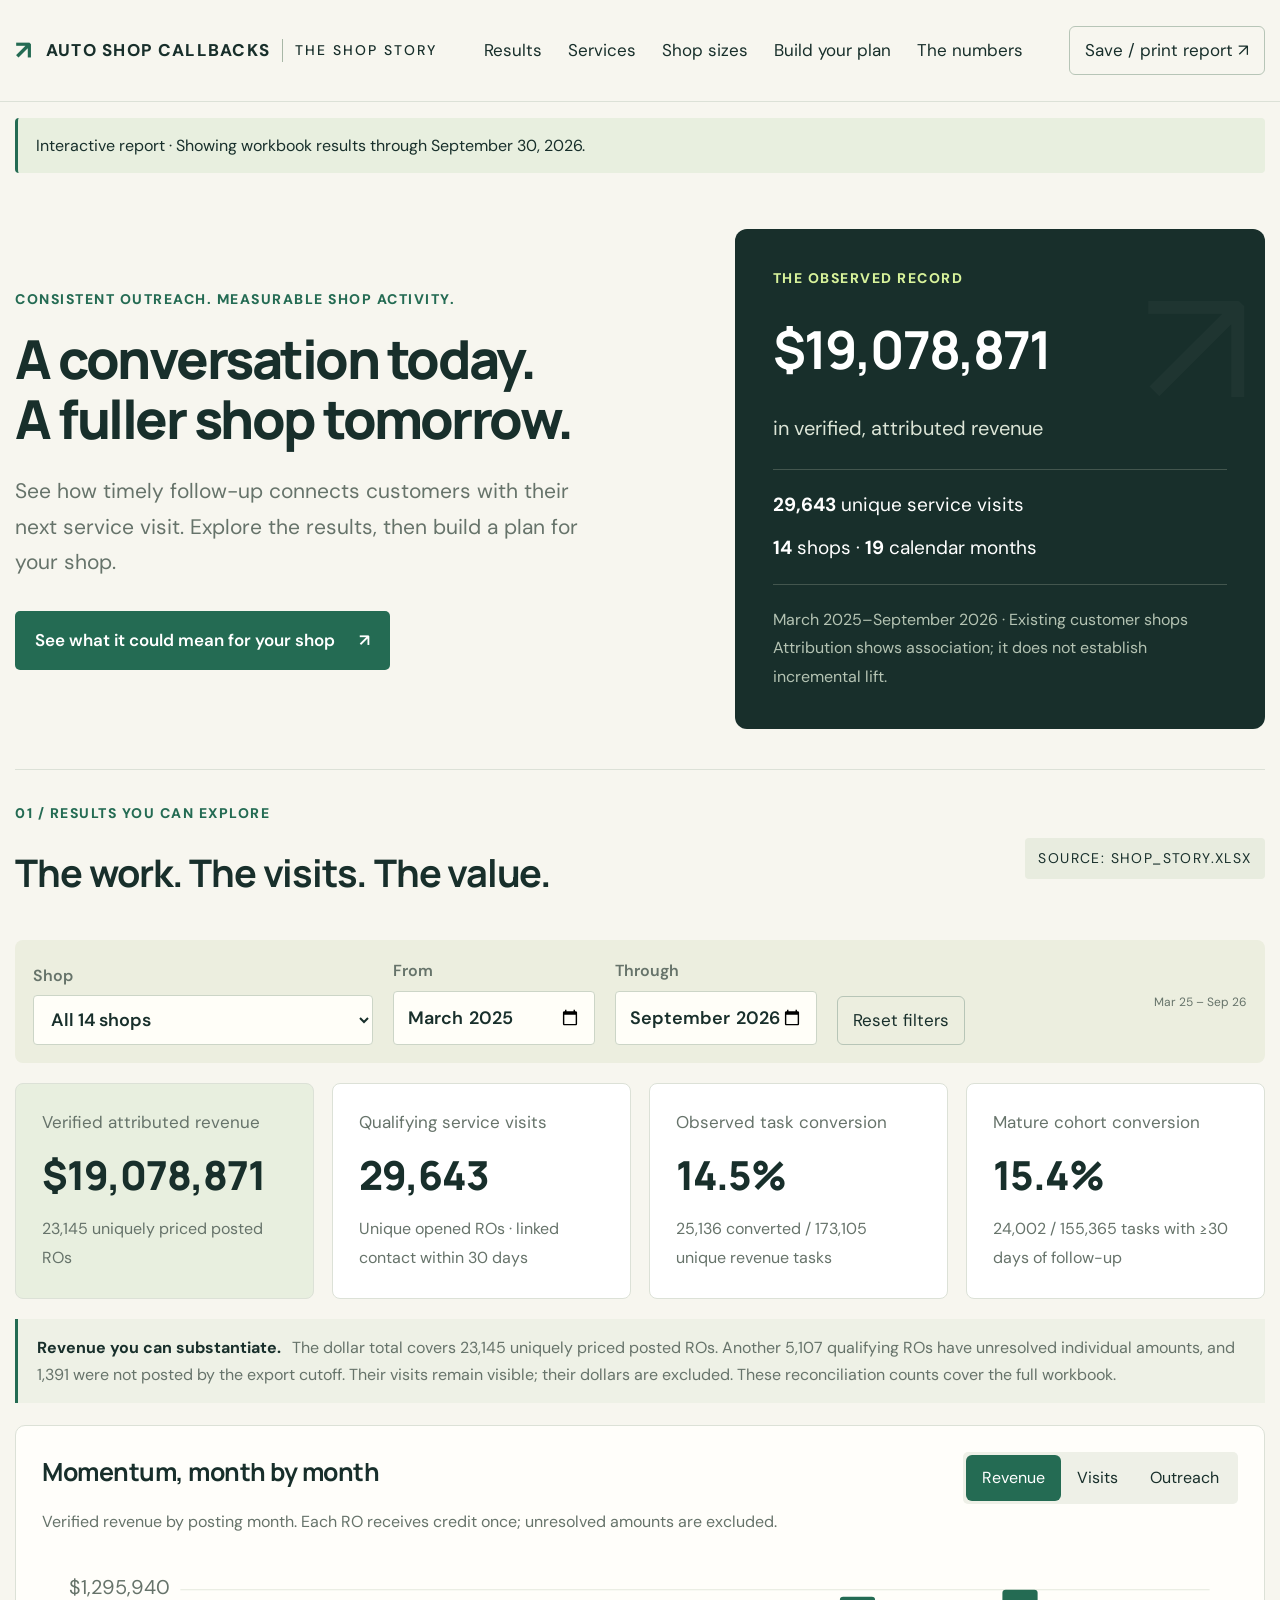
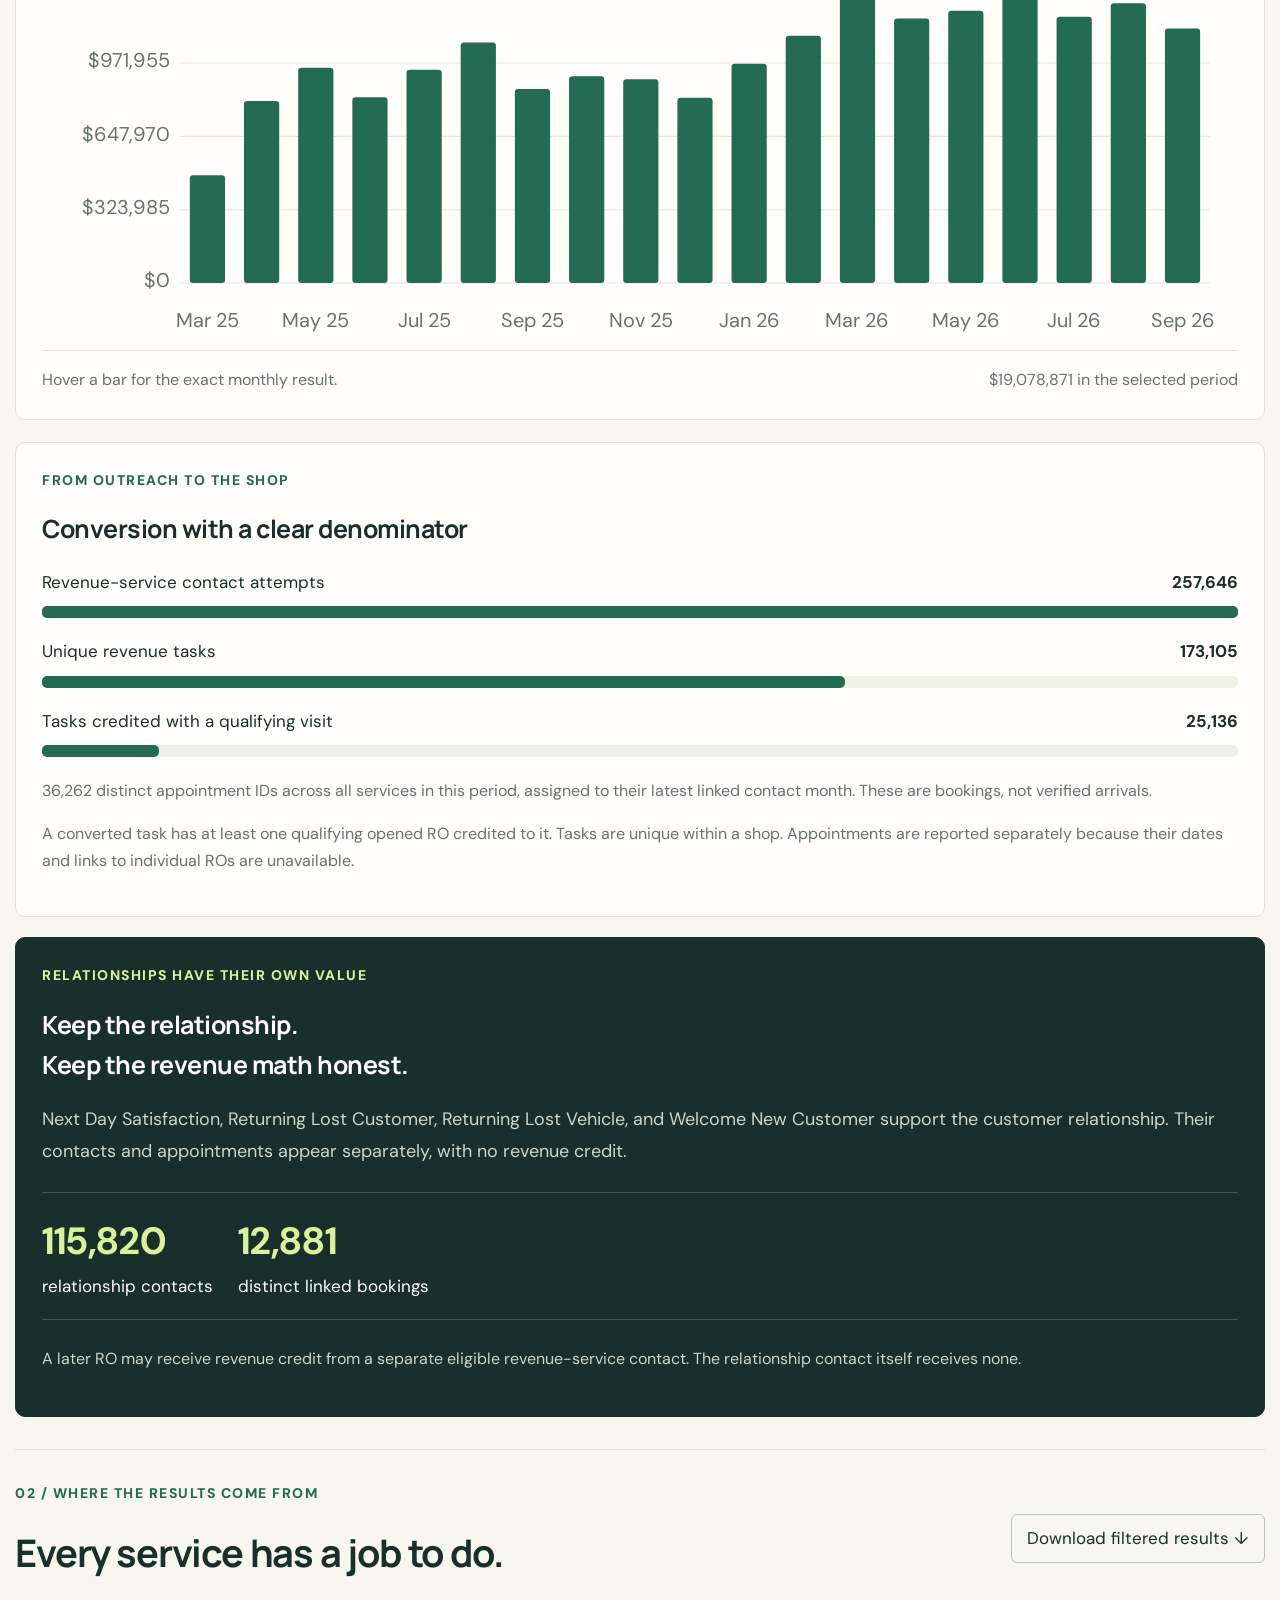
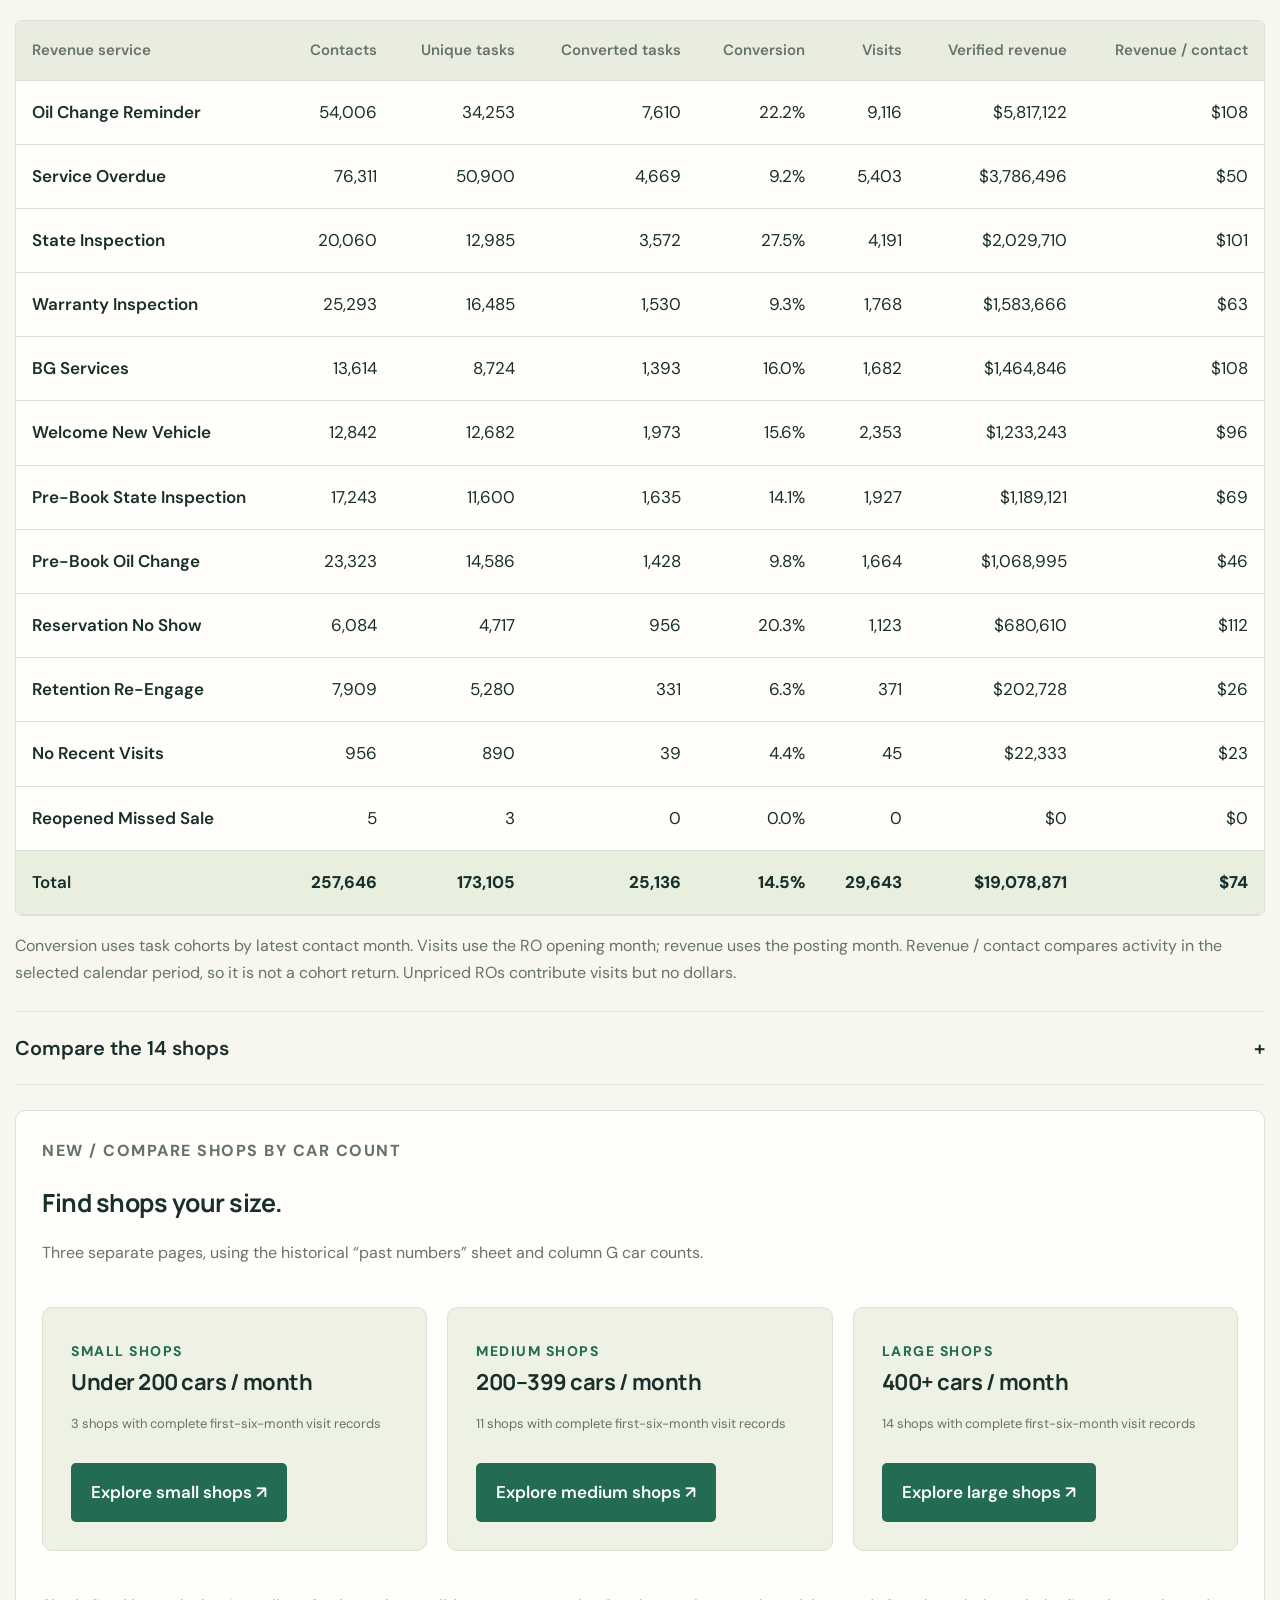
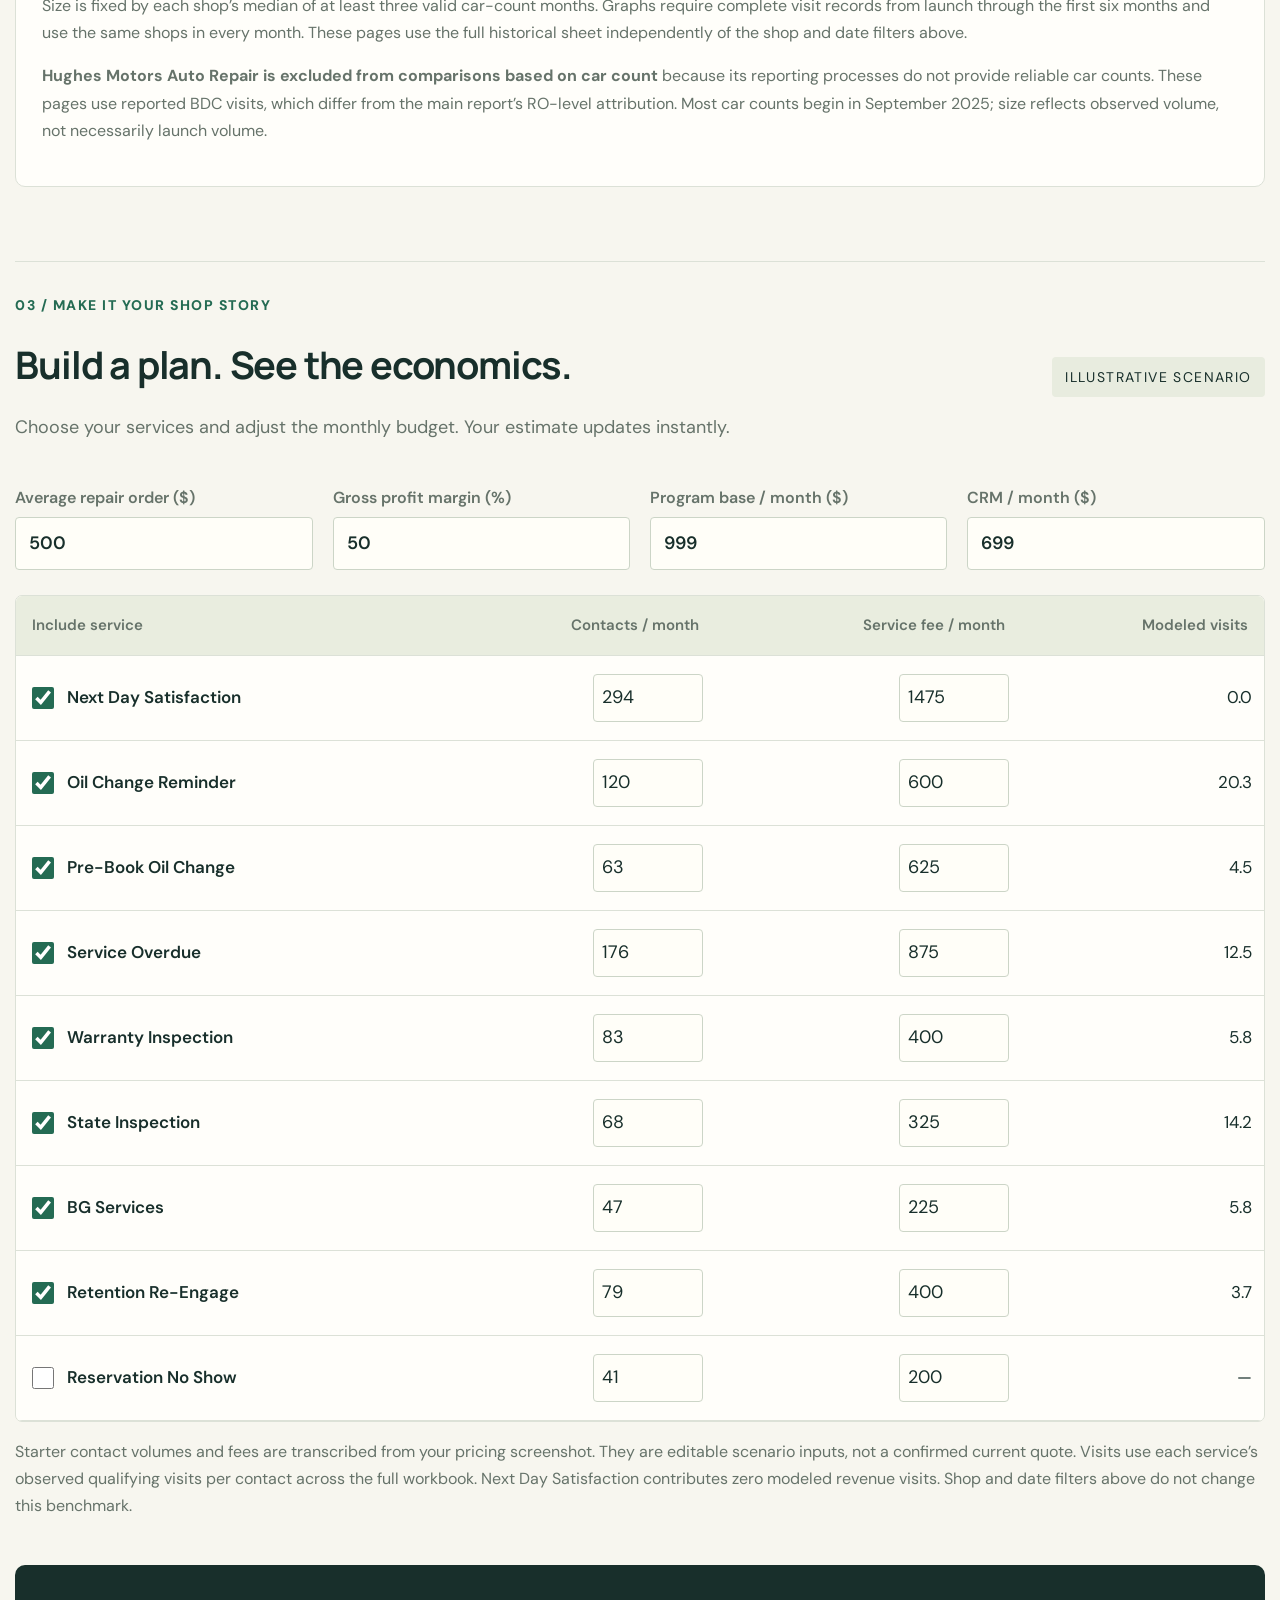
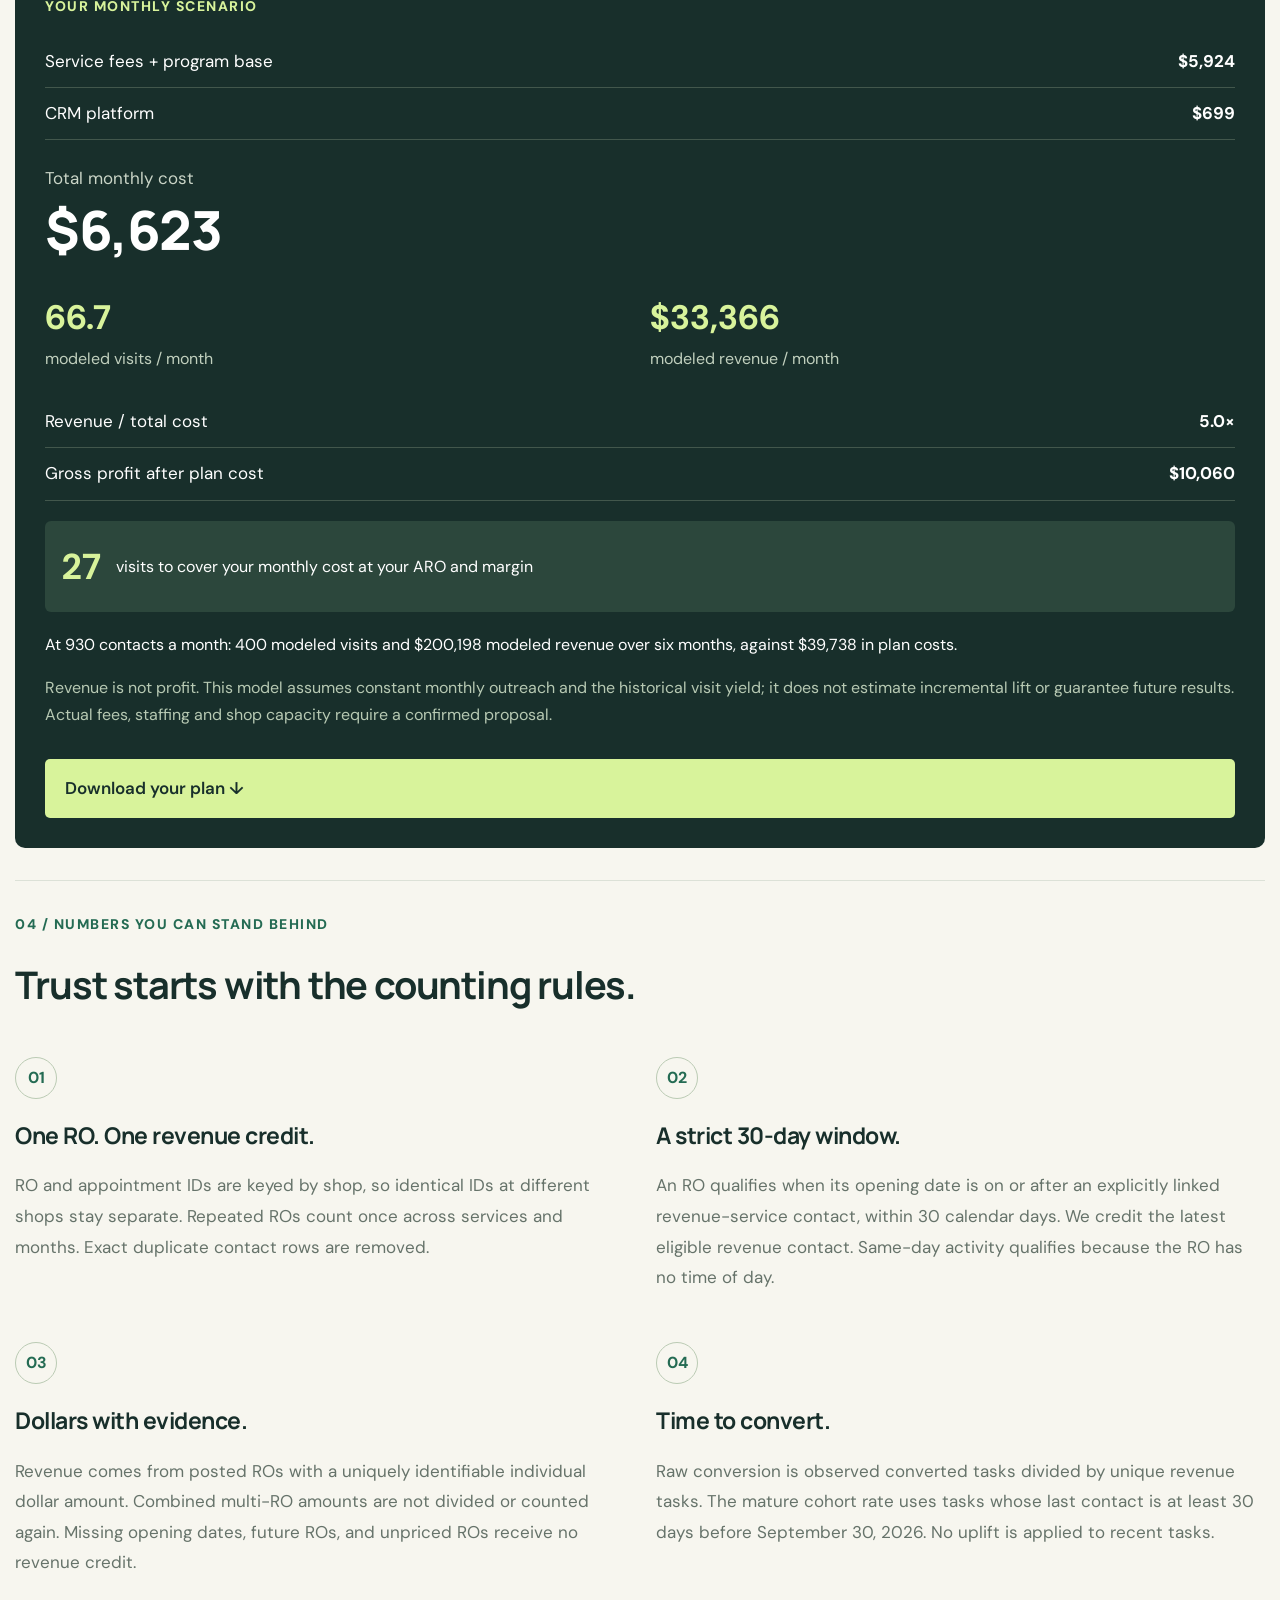
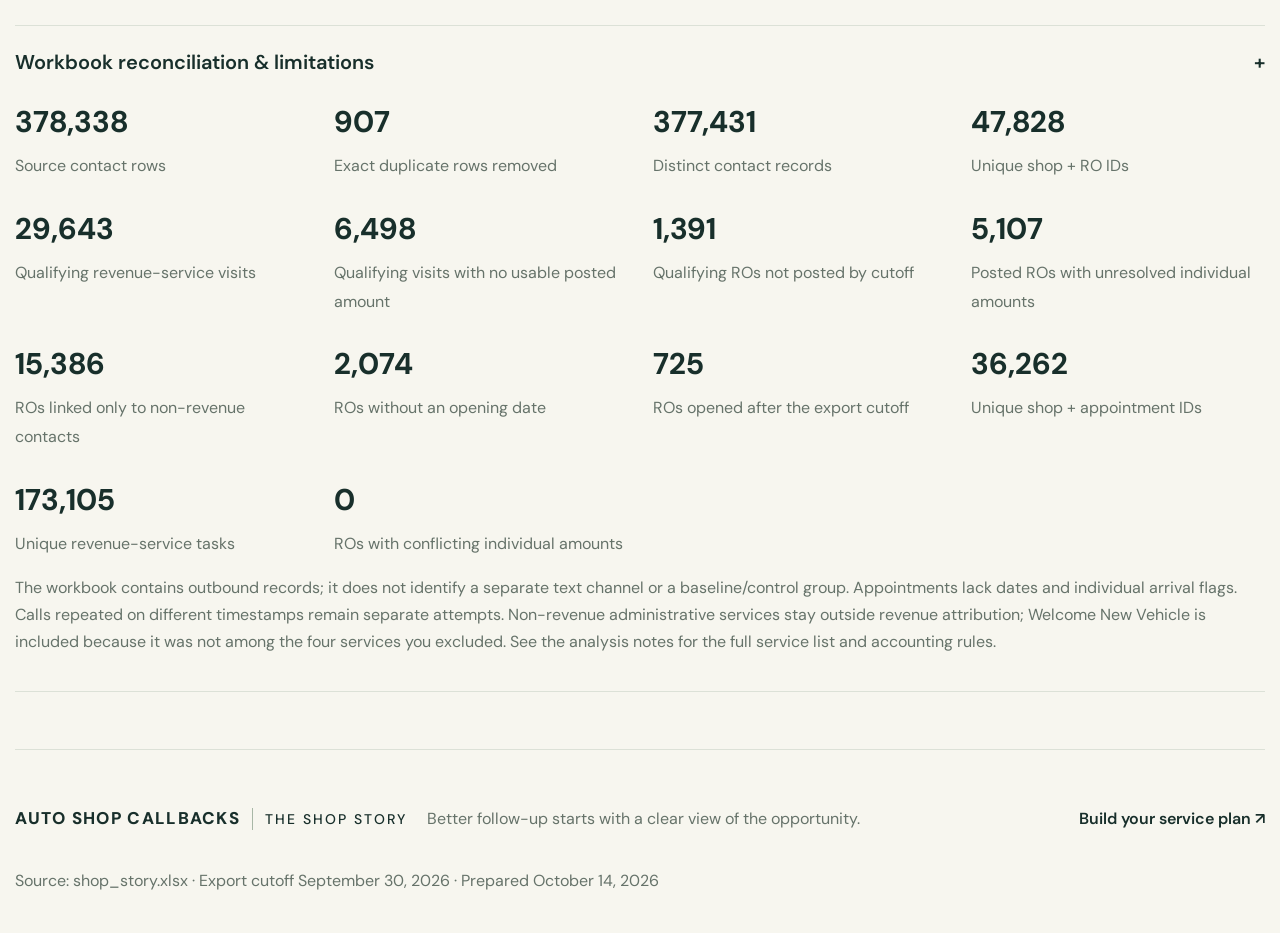
==== commit c88139dc: "Add files via upload" ====
--- a/index.html
+++ b/index.html
@@ -1,5 +1,5 @@
 <!doctype html>
-<html lang="en"><head><meta charset="utf-8"><meta name="viewport" content="width=device-width,initial-scale=1"><meta name="report-version" content="2026-10-26-shop-sizes"><title>The Shop Story | Outreach impact</title><style>@import url('https://fonts.googleapis.com/css2?family=DM+Sans:wght@400;500;600;700&family=Manrope:wght@400;500;600;700;800&display=swap');
+<html lang="en"><head><meta charset="utf-8"><meta name="viewport" content="width=device-width,initial-scale=1"><meta name="report-version" content="2026-10-26-six-months"><title>The Shop Story | Outreach impact</title><style>@import url('https://fonts.googleapis.com/css2?family=DM+Sans:wght@400;500;600;700&family=Manrope:wght@400;500;600;700;800&display=swap');
 :root{--ink:#182f2b;--green:#246b53;--lime:#d8f39b;--cream:#f7f6ef;--line:#dce1d7;--muted:#66736a}*{box-sizing:border-box}html{scroll-behavior:smooth;scroll-padding-top:25px}body{margin:0;background:var(--cream);color:var(--ink);font:15px 'DM Sans',Arial,sans-serif}button,input,select{font:inherit}button,a,input,select{outline-offset:4px}button{cursor:pointer}a{color:inherit;text-decoration:none}header{max-width:1440px;padding:26px 5%;margin:auto;display:flex;align-items:center;justify-content:space-between;border-bottom:1px solid var(--line);gap:25px}.brand{font-size:13px;font-weight:800;letter-spacing:1.3px;display:flex;gap:12px;align-items:center}.brand small{display:block;font-size:10px;font-weight:500;letter-spacing:2px;border-left:1px solid #a8b7a6;padding-left:12px}.mark{font-size:26px;color:var(--green)}nav{display:flex;gap:26px;font-size:13px}button{background:transparent;border:1px solid #b7c5b7;border-radius:6px;padding:10px 15px;color:var(--ink)}button:hover{background:#e9eddf}main{max-width:1440px;margin:auto;padding:0 5%}.hero{display:grid;grid-template-columns:1.3fr 1fr;gap:7%;padding:75px 0 70px;align-items:center}.eyebrow{font-size:10px;font-weight:800;letter-spacing:2px;color:var(--green);margin:0 0 18px}h1,h2,h3{font-family:'Manrope',Arial,sans-serif}h1{font-size:clamp(38px,4.2vw,62px);line-height:1.12;letter-spacing:-2.5px;margin:0 0 25px;font-weight:800}h2{font-size:32px;letter-spacing:-1.2px;margin:0 0 12px}h3{font-size:19px;letter-spacing:-.5px;margin:0 0 12px}.intro{font-size:17px;line-height:1.7;color:var(--muted);max-width:480px;margin:0 0 30px}.button{background:var(--green);color:white;border:0;padding:16px 20px;display:inline-flex;justify-content:space-between;gap:24px;font-size:13px;font-weight:600;border-radius:5px}.button:hover{background:#185441}.hero-proof{background:var(--ink);border-radius:12px;padding:38px;color:white;position:relative;overflow:hidden}.hero-proof:after{content:'↗';position:absolute;right:15px;top:-20px;font-size:175px;color:#ffffff08}.hero-proof .eyebrow{color:var(--lime)}.hero-proof>strong{font-family:Manrope,Arial;font-size:clamp(35px,4.1vw,57px);letter-spacing:-2px}.hero-proof>p:not(.eyebrow){font-size:16px;color:#dce5d7}.hero-proof>div{padding:20px 0;margin:25px 0 20px;border-top:1px solid #43564e;border-bottom:1px solid #43564e;display:flex;flex-direction:column;gap:13px}.hero-proof small{font-size:11px;line-height:1.7;color:#b4c3b3}section{padding:45px 0;border-top:1px solid var(--line)}section.hero{border:0}.section-head{display:flex;justify-content:space-between;align-items:center;gap:20px;margin-bottom:25px}.section-head p:not(.eyebrow){color:var(--muted)}.source,.badge{font-size:10px;letter-spacing:1.4px;background:#e8ecdf;padding:9px 13px;border-radius:4px;white-space:nowrap}.filters{display:flex;align-items:end;gap:14px;margin:20px 0 10px;padding:18px;background:#eceedf;border-radius:8px}label{display:flex;flex-direction:column;gap:7px;font-size:11px;font-weight:600;color:var(--muted)}input,select{background:#fffef8;color:var(--ink);border:1px solid #ccd5c7;padding:10px;border-radius:4px;max-width:100%}.filters select{width:270px}.filters>span{font-size:11px;margin-left:auto;align-self:center}#filterError{color:#a33b2a}.metrics{display:grid;grid-template-columns:repeat(4,1fr);gap:13px;margin:20px 0}.metric{background:white;border:1px solid var(--line);padding:22px;border-radius:8px}.metric>span{font-size:11px;color:var(--muted);display:block}.metric strong{display:block;font:800 32px Manrope,Arial;letter-spacing:-1px;margin:10px 0}.metric small{font-size:10px;line-height:1.5;color:var(--muted)}.metric:first-child{background:#e8efdf}.chart-panel,.panel{border:1px solid var(--line);border-radius:10px;background:#fffefa;padding:26px;margin:22px 0}.chart-head{display:flex;justify-content:space-between;gap:20px;align-items:start}.chart-head p{font-size:12px;color:var(--muted);line-height:1.5}.segments{display:flex;padding:3px;background:#eef0e7;border-radius:5px}.segments button{border:0;padding:8px 13px;font-size:11px}.segments .active{background:var(--green);color:white}.chart-foot{font-size:11px;color:var(--muted);display:flex;justify-content:space-between;border-top:1px solid var(--line);padding-top:15px}svg{width:100%;display:block;height:auto}.chart-bar{fill:var(--green)}.chart-bar:hover{fill:#83a856}.chart-label{font-size:11px;fill:var(--muted)}.chart-value{font-size:10px;fill:var(--ink)}.two-col{display:grid;grid-template-columns:1fr 1fr;gap:20px}.two-col .panel{margin:0}.dark{background:var(--ink);color:white;border-color:var(--ink)}.dark .eyebrow{color:var(--lime)}.dark p:not(.eyebrow){font-size:14px;line-height:1.8;color:#ccd7c9}.dark .fine{font-size:11px!important}.relationship-stats{display:flex;gap:40px;border-top:1px solid #43564e;border-bottom:1px solid #43564e;padding:18px 0;margin:25px 0}.relationship-stats strong{font-size:29px;color:var(--lime);display:block}.relationship-stats span{font-size:11px}.funnel-row{display:grid;grid-template-columns:1fr auto;gap:10px;align-items:center;margin:20px 0;font-size:12px}.funnel-row .track{grid-column:1/-1;height:9px;background:#edf0e4;border-radius:5px}.track i{display:block;height:100%;background:var(--green);border-radius:5px}.fine{font-size:11px;line-height:1.7;color:var(--muted)}.table-wrap{overflow:auto;border:1px solid var(--line);border-radius:7px}table{width:100%;border-collapse:collapse;background:#fffefa;text-align:right;font-size:12px}th{background:#e9eddf;color:var(--muted);font-size:10px;font-weight:600;white-space:nowrap}th,td{padding:15px 13px;border-bottom:1px solid var(--line)}th:first-child,td:first-child{text-align:left}td:first-child{font-weight:600}tbody tr:hover{background:#f0f3e8}.sum{background:#e8efdf;font-weight:800}details{margin:25px 0;border-top:1px solid var(--line);border-bottom:1px solid var(--line);padding:20px 0}summary{cursor:pointer;font-size:14px;font-weight:600;list-style:none}summary span{float:right}details[open] summary{margin-bottom:20px}.plan-section{margin-top:20px}.plan-layout{display:grid;grid-template-columns:1.7fr 1fr;gap:28px}.calculator-inputs{display:grid;grid-template-columns:repeat(4,1fr);gap:12px;margin:0 0 25px}.calculator-inputs input{width:100%}.plan-table td{padding:16px 10px}.plan-table label{flex-direction:row;align-items:center;gap:10px;color:var(--ink);font-size:12px}.plan-table input[type=number]{width:95px;font-size:12px;padding:8px}.plan-table input[type=checkbox]{accent-color:var(--green);width:16px;height:16px}.plan-summary{background:var(--ink);color:white;padding:30px;border-radius:10px}.plan-summary .eyebrow{color:var(--lime)}.price-line{display:flex;justify-content:space-between;gap:15px;font-size:12px;padding:12px 0;border-bottom:1px solid #42574c}.total-price{margin:25px 0}.total-price span{font-size:12px;display:block;color:#cad5c7}.total-price strong{font:800 46px Manrope,Arial;letter-spacing:-1.5px}.scenario-stats{display:grid;grid-template-columns:1fr 1fr;gap:20px;margin:25px 0}.scenario-stats strong{font-size:26px;display:block;color:var(--lime)}.scenario-stats span{font-size:10px;color:#c1d0be}.break-even{display:flex;align-items:center;gap:15px;background:#2c473c;padding:17px;border-radius:6px;margin:20px 0}.break-even b{font-size:28px;color:var(--lime)}.break-even span{font-size:11px;line-height:1.6}#sixMonth{font-size:12px;line-height:1.6}.plan-summary .fine{color:#b7c9b3;font-size:10px}.plan-summary .button{width:100%;margin-top:15px;background:var(--lime);color:var(--ink)}.method-grid{display:grid;grid-template-columns:repeat(4,1fr);gap:27px;margin:30px 0}.method-grid article>b{font-size:12px;color:var(--green);border:1px solid #bbcbb4;border-radius:50%;width:34px;height:34px;display:inline-flex;align-items:center;justify-content:center;margin-bottom:18px}.method-grid h3{font-size:15px}.method-grid p{font-size:12px;line-height:1.8;color:var(--muted)}.audit-grid{display:grid;grid-template-columns:repeat(4,1fr);gap:18px}.audit-grid strong{display:block;font-size:22px;margin-bottom:5px}.audit-grid span{font-size:11px;color:var(--muted)}footer{padding:40px 0;display:flex;gap:20px;align-items:center;flex-wrap:wrap;border-top:1px solid var(--line)}footer p{font-size:12px;color:var(--muted)}footer a{margin-left:auto;font-size:12px;font-weight:600}footer>small{width:100%;font-size:10px;color:var(--muted)}
 .evidence-note{padding:15px 19px;border-left:3px solid var(--green);background:#eef1e6;font-size:11px;line-height:1.8;color:var(--muted)}.evidence-note b{color:var(--ink);margin-right:7px}#chart,#tenure{overflow-x:auto}
 @media(max-width:1000px){header nav{display:none}.hero{gap:25px}h1{font-size:40px}.hero-proof{padding:25px}.plan-layout{grid-template-columns:1fr}.method-grid{grid-template-columns:1fr 1fr}.filters{flex-wrap:wrap}.metrics{grid-template-columns:1fr 1fr}.calculator-inputs{grid-template-columns:1fr 1fr}}@media(max-width:650px){header{padding:20px 5%}.brand small{display:none}header button{font-size:10px}.hero{grid-template-columns:1fr;padding:40px 0}.hero-proof{margin-top:10px}h1{font-size:39px;letter-spacing:-1.5px}h2{font-size:26px}.section-head{align-items:start;flex-direction:column}.two-col{grid-template-columns:1fr}.chart-head{flex-direction:column}.chart-panel{padding:15px}.filters select{width:100%}.filters>label:first-child{width:100%}.filters>span{width:100%}.metric{padding:17px}.metric strong{font-size:26px}.method-grid,.audit-grid{grid-template-columns:1fr 1fr}.chart-label{font-size:13px}#chart svg,#tenure svg{min-width:650px}.hero-proof>strong{font-size:45px}footer a{margin-left:0}.plan-table input[type=number]{width:80px}nav{display:none}}
@@ -113,7 +113,7 @@
 </section>
 <section id="services"><div class="section-head"><div><p class="eyebrow">02 / WHERE THE RESULTS COME FROM</p><h2>Every service has a job to do.</h2></div><button id="export" disabled>Download filtered results ↓</button></div><div class="table-wrap"><table><thead><tr><th>Revenue service</th><th>Contacts</th><th>Unique tasks</th><th>Converted tasks</th><th>Conversion</th><th>Visits</th><th>Verified revenue</th><th>Revenue / contact</th></tr></thead><tbody id="serviceRows"><tr class=""><td>Oil Change Reminder</td><td>54,006</td><td>34,253</td><td>7,610</td><td>22.2%</td><td>9,116</td><td>$5,817,122</td><td>$108</td></tr><tr class=""><td>Service Overdue</td><td>76,311</td><td>50,900</td><td>4,669</td><td>9.2%</td><td>5,403</td><td>$3,786,496</td><td>$50</td></tr><tr class=""><td>State Inspection</td><td>20,060</td><td>12,985</td><td>3,572</td><td>27.5%</td><td>4,191</td><td>$2,029,710</td><td>$101</td></tr><tr class=""><td>Warranty Inspection</td><td>25,293</td><td>16,485</td><td>1,530</td><td>9.3%</td><td>1,768</td><td>$1,583,666</td><td>$63</td></tr><tr class=""><td>BG Services</td><td>13,614</td><td>8,724</td><td>1,393</td><td>16.0%</td><td>1,682</td><td>$1,464,846</td><td>$108</td></tr><tr class=""><td>Welcome New Vehicle</td><td>12,842</td><td>12,682</td><td>1,973</td><td>15.6%</td><td>2,353</td><td>$1,233,243</td><td>$96</td></tr><tr class=""><td>Pre-Book State Inspection</td><td>17,243</td><td>11,600</td><td>1,635</td><td>14.1%</td><td>1,927</td><td>$1,189,121</td><td>$69</td></tr><tr class=""><td>Pre-Book Oil Change</td><td>23,323</td><td>14,586</td><td>1,428</td><td>9.8%</td><td>1,664</td><td>$1,068,995</td><td>$46</td></tr><tr class=""><td>Reservation No Show</td><td>6,084</td><td>4,717</td><td>956</td><td>20.3%</td><td>1,123</td><td>$680,610</td><td>$112</td></tr><tr class=""><td>Retention Re-Engage</td><td>7,909</td><td>5,280</td><td>331</td><td>6.3%</td><td>371</td><td>$202,728</td><td>$26</td></tr><tr class=""><td>No Recent Visits</td><td>956</td><td>890</td><td>39</td><td>4.4%</td><td>45</td><td>$22,333</td><td>$23</td></tr><tr class=""><td>Reopened Missed Sale</td><td>5</td><td>3</td><td>0</td><td>0.0%</td><td>0</td><td>$0</td><td>$0</td></tr><tr class="sum"><td>Total</td><td>257,646</td><td>173,105</td><td>25,136</td><td>14.5%</td><td>29,643</td><td>$19,078,871</td><td>$74</td></tr></tbody></table></div><p class="fine">Conversion uses task cohorts by latest contact month. Visits use the RO opening month; revenue uses the posting month. Revenue / contact compares activity in the selected calendar period, so it is not a cohort return. Unpriced ROs contribute visits but no dollars.</p>
 <details><summary>Compare the 14 shops <span>+</span></summary><div class="table-wrap"><table><thead><tr><th>Shop</th><th>Revenue contacts</th><th>Task conversion</th><th>Visits</th><th>Verified revenue</th><th>Program started</th></tr></thead><tbody id="shopRows"><tr><td>Adams Automotive - Houston TX</td><td>29,199</td><td>15.1%</td><td>3,552</td><td>$2,769,775</td><td>2023-02-01</td></tr><tr><td>Adams Automotive - Woodlands TX</td><td>22,941</td><td>15.1%</td><td>2,780</td><td>$2,205,731</td><td>2023-11-01</td></tr><tr><td>NOW Auto Care - Cypress TX</td><td>23,304</td><td>18.7%</td><td>3,530</td><td>$1,990,620</td><td>2023-08-01</td></tr><tr><td>Pleasant Car Care - Newton MA</td><td>20,577</td><td>13.5%</td><td>2,055</td><td>$1,594,625</td><td>2024-01-01</td></tr><tr><td>Premier Tire &amp; Auto Service - Ooltewah TN</td><td>12,033</td><td>15.3%</td><td>1,485</td><td>$1,459,251</td><td>2025-03-01</td></tr><tr><td>JB Auto Care</td><td>17,935</td><td>12.9%</td><td>1,670</td><td>$1,379,067</td><td>2023-09-01</td></tr><tr><td>Adams Automotive - Cypress TX</td><td>23,063</td><td>13.0%</td><td>2,263</td><td>$1,252,473</td><td>2023-09-01</td></tr><tr><td>NOW Auto Care - Sienna TX</td><td>26,549</td><td>13.6%</td><td>2,830</td><td>$1,242,688</td><td>2024-02-01</td></tr><tr><td>Bartel&#39;s Auto Clinic - Plainfield IL</td><td>15,942</td><td>18.7%</td><td>2,534</td><td>$1,048,375</td><td>2024-08-01</td></tr><tr><td>Bartel&#39;s Auto Clinic - Carol Stream IL</td><td>16,621</td><td>15.6%</td><td>2,101</td><td>$1,047,613</td><td>2024-08-01</td></tr><tr><td>Pleasant Car Care - Watertown MA</td><td>11,246</td><td>12.0%</td><td>975</td><td>$1,013,375</td><td>2024-01-01</td></tr><tr><td>Premier Tire &amp; Auto Service - Cleveland TN</td><td>9,349</td><td>14.3%</td><td>1,066</td><td>$889,602</td><td>2025-04-01</td></tr><tr><td>Bartel&#39;s Auto Clinic - Oswego IL</td><td>13,089</td><td>13.3%</td><td>1,515</td><td>$669,986</td><td>2024-08-01</td></tr><tr><td>J.J.&#39;s Auto Service Center</td><td>15,798</td><td>10.0%</td><td>1,287</td><td>$515,690</td><td>2024-06-01</td></tr></tbody></table></div><p class="fine">Shops have different volumes and lengths of participation. These totals are not a ranking of effectiveness. Program dates come from the workbook’s Shop active dates sheet.</p></details>
-<div class="chart-panel" id="shop-sizes"><div class="chart-head"><div><p class="eyebrow">NEW / COMPARE SHOPS BY CAR COUNT</p><h3>Find shops your size.</h3><p>Three separate pages, using the historical “past numbers” sheet and column G car counts.</p></div></div><div id="tenure"><div class="size-cards"><a class="size-card" href="small.html"><span class="eyebrow">SMALL SHOPS</span><h3>Under 200 cars / month</h3><p>1 shops with complete first-year visit records</p><span class="button">Explore small shops ↗</span></a><a class="size-card" href="medium.html"><span class="eyebrow">MEDIUM SHOPS</span><h3>200–399 cars / month</h3><p>9 shops with complete first-year visit records</p><span class="button">Explore medium shops ↗</span></a><a class="size-card" href="large.html"><span class="eyebrow">LARGE SHOPS</span><h3>400+ cars / month</h3><p>14 shops with complete first-year visit records</p><span class="button">Explore large shops ↗</span></a></div></div><p class="fine">Size is fixed by each shop’s median of at least three valid car-count months. Graphs require complete visit records from launch through the selected 6, 12, or 24 months and use the same shops in every month. These pages use the full historical sheet independently of the shop and date filters above.</p><p class="fine"><b>Hughes Motors Auto Repair is excluded from comparisons based on car count</b> because its reporting processes do not provide reliable car counts. These pages use reported BDC visits, which differ from the main report’s RO-level attribution. Most car counts begin in September 2025; size reflects observed volume, not necessarily launch volume.</p></div>
+<div class="chart-panel" id="shop-sizes"><div class="chart-head"><div><p class="eyebrow">NEW / COMPARE SHOPS BY CAR COUNT</p><h3>Find shops your size.</h3><p>Three separate pages, using the historical “past numbers” sheet and column G car counts.</p></div></div><div id="tenure"><div class="size-cards"><a class="size-card" href="small.html"><span class="eyebrow">SMALL SHOPS</span><h3>Under 200 cars / month</h3><p>3 shops with complete first-six-month visit records</p><span class="button">Explore small shops ↗</span></a><a class="size-card" href="medium.html"><span class="eyebrow">MEDIUM SHOPS</span><h3>200–399 cars / month</h3><p>11 shops with complete first-six-month visit records</p><span class="button">Explore medium shops ↗</span></a><a class="size-card" href="large.html"><span class="eyebrow">LARGE SHOPS</span><h3>400+ cars / month</h3><p>14 shops with complete first-six-month visit records</p><span class="button">Explore large shops ↗</span></a></div></div><p class="fine">Size is fixed by each shop’s median of at least three valid car-count months. Graphs require complete visit records from launch through the first six months and use the same shops in every month. These pages use the full historical sheet independently of the shop and date filters above.</p><p class="fine"><b>Hughes Motors Auto Repair is excluded from comparisons based on car count</b> because its reporting processes do not provide reliable car counts. These pages use reported BDC visits, which differ from the main report’s RO-level attribution. Most car counts begin in September 2025; size reflects observed volume, not necessarily launch volume.</p></div>
 </section>
 <section id="plan" class="plan-section"><div class="section-head"><div><p class="eyebrow">03 / MAKE IT YOUR SHOP STORY</p><h2>Build a plan. See the economics.</h2><p>Choose your services and adjust the monthly budget. Your estimate updates instantly.</p></div><span class="badge">ILLUSTRATIVE SCENARIO</span></div>
 <div class="plan-layout"><div><div class="calculator-inputs"><label>Average repair order ($)<input id="aro" type="number" min="0" max="100000" value="500" disabled></label><label>Gross profit margin (%)<input id="margin" type="number" min="0" max="100" value="50" disabled></label><label>Program base / month ($)<input id="base" type="number" min="0" max="100000" value="999" disabled></label><label>CRM / month ($)<input id="crm" type="number" min="0" max="100000" value="699" disabled></label></div><div class="table-wrap"><table class="plan-table"><thead><tr><th>Include service</th><th>Contacts / month</th><th>Service fee / month</th><th>Modeled visits</th></tr></thead><tbody id="planRows"><tr><td><label><input id="p0" type="checkbox" checked disabled>Next Day Satisfaction</label></td><td><input aria-label="Next Day Satisfaction monthly contacts" id="c0" type="number" min="0" max="100000" value="294" disabled></td><td><input aria-label="Next Day Satisfaction monthly fee" id="f0" type="number" min="0" max="100000" value="1475" disabled></td><td id="v0">0.0</td></tr><tr><td><label><input id="p1" type="checkbox" checked disabled>Oil Change Reminder</label></td><td><input aria-label="Oil Change Reminder monthly contacts" id="c1" type="number" min="0" max="100000" value="120" disabled></td><td><input aria-label="Oil Change Reminder monthly fee" id="f1" type="number" min="0" max="100000" value="600" disabled></td><td id="v1">20.3</td></tr><tr><td><label><input id="p2" type="checkbox" checked disabled>Pre-Book Oil Change</label></td><td><input aria-label="Pre-Book Oil Change monthly contacts" id="c2" type="number" min="0" max="100000" value="63" disabled></td><td><input aria-label="Pre-Book Oil Change monthly fee" id="f2" type="number" min="0" max="100000" value="625" disabled></td><td id="v2">4.5</td></tr><tr><td><label><input id="p3" type="checkbox" checked disabled>Service Overdue</label></td><td><input aria-label="Service Overdue monthly contacts" id="c3" type="number" min="0" max="100000" value="176" disabled></td><td><input aria-label="Service Overdue monthly fee" id="f3" type="number" min="0" max="100000" value="875" disabled></td><td id="v3">12.5</td></tr><tr><td><label><input id="p4" type="checkbox" checked disabled>Warranty Inspection</label></td><td><input aria-label="Warranty Inspection monthly contacts" id="c4" type="number" min="0" max="100000" value="83" disabled></td><td><input aria-label="Warranty Inspection monthly fee" id="f4" type="number" min="0" max="100000" value="400" disabled></td><td id="v4">5.8</td></tr><tr><td><label><input id="p5" type="checkbox" checked disabled>State Inspection</label></td><td><input aria-label="State Inspection monthly contacts" id="c5" type="number" min="0" max="100000" value="68" disabled></td><td><input aria-label="State Inspection monthly fee" id="f5" type="number" min="0" max="100000" value="325" disabled></td><td id="v5">14.2</td></tr><tr><td><label><input id="p6" type="checkbox" checked disabled>BG Services</label></td><td><input aria-label="BG Services monthly contacts" id="c6" type="number" min="0" max="100000" value="47" disabled></td><td><input aria-label="BG Services monthly fee" id="f6" type="number" min="0" max="100000" value="225" disabled></td><td id="v6">5.8</td></tr><tr><td><label><input id="p7" type="checkbox" checked disabled>Retention Re-Engage</label></td><td><input aria-label="Retention Re-Engage monthly contacts" id="c7" type="number" min="0" max="100000" value="79" disabled></td><td><input aria-label="Retention Re-Engage monthly fee" id="f7" type="number" min="0" max="100000" value="400" disabled></td><td id="v7">3.7</td></tr><tr><td><label><input id="p8" type="checkbox"  disabled>Reservation No Show</label></td><td><input aria-label="Reservation No Show monthly contacts" id="c8" type="number" min="0" max="100000" value="41" disabled></td><td><input aria-label="Reservation No Show monthly fee" id="f8" type="number" min="0" max="100000" value="200" disabled></td><td id="v8">—</td></tr></tbody></table></div><p class="fine">Starter contact volumes and fees are transcribed from your pricing screenshot. They are editable scenario inputs, not a confirmed current quote. Visits use each service’s observed qualifying visits per contact across the full workbook. Next Day Satisfaction contributes zero modeled revenue visits. Shop and date filters above do not change this benchmark.</p></div>
@@ -140,7 +140,8 @@
    return {name,rows,start:rows[0].month,carRows,typical,size:reason?null:typical<200?'small':typical<400?'medium':'large',reason};
   }).sort((a,b)=>a.name.localeCompare(b.name));
  }
- function cohort(data,size,horizon=12){
+ function cohort(data,size){
+  const horizon=6;
   const candidates=shops(data).filter(s=>s.size===size),included=[],excluded=[];
   for(const s of candidates){const byMonth=new Map(s.rows.map(r=>[r.month,r])),series=[];let missing=null;
    for(let i=0;i<horizon;i++){const key=month(index(s.start)+i),row=byMonth.get(key);if(key>data.cutoff||!row||!validVisits(row)){missing=key;break}series.push(row.visits)}
@@ -157,8 +158,9 @@
   for(const [i,p] of points.entries()){const h=ih*p.average/max,x=L+step*i+step*.22,y=T+ih-h;svg+='<rect class="chart-bar" tabindex="0" x="'+x+'" y="'+y+'" width="'+step*.56+'" height="'+h+'" rx="3"><title>Program month '+p.month+': '+number(p.average)+' average BDC visits; '+p.n+' shops; range '+p.min+'–'+p.max+'</title></rect><text class="chart-label" x="'+(x+step*.28)+'" y="'+(H-20)+'" text-anchor="middle">M'+p.month+'</text><text class="chart-value" x="'+(x+step*.28)+'" y="'+(y-8)+'" text-anchor="middle">'+number(p.average)+'</text>'}
   return svg+'</svg>';
  }
- function overview(data){return '<div class="size-cards">'+groups.map(g=>{const c=cohort(data,g.id,12);return '<a class="size-card" href="'+g.id+'.html"><span class="eyebrow">'+g.name.toUpperCase()+' SHOPS</span><h3>'+g.range+'</h3><p>'+c.included.length+' shops with complete first-year visit records</p><span class="button">Explore '+g.name.toLowerCase()+' shops ↗</span></a>'}).join('')+'</div>'}
- function render(data,size,horizon=12){
+ function overview(data){return '<div class="size-cards">'+groups.map(g=>{const c=cohort(data,g.id);return '<a class="size-card" href="'+g.id+'.html"><span class="eyebrow">'+g.name.toUpperCase()+' SHOPS</span><h3>'+g.range+'</h3><p>'+c.included.length+' shops with complete first-six-month visit records</p><span class="button">Explore '+g.name.toLowerCase()+' shops ↗</span></a>'}).join('')+'</div>'}
+ function render(data,size){
+  const horizon=6;
   const c=cohort(data,size,horizon),all=shops(data),g=groups.find(g=>g.id===size),total=c.included.reduce((a,s)=>a+s.series.reduce((x,y)=>x+y,0),0);
   const excluded=[...c.excluded,...all.filter(s=>s.reason)];
   return '<div class="metrics size-metrics"><article class="metric"><span>Comparable shops</span><strong>'+c.included.length+'</strong><small>Same shops at every program month</small></article><article class="metric"><span>Complete shop-months</span><strong>'+number(c.included.length*horizon)+'</strong><small>First '+horizon+' months from each launch</small></article><article class="metric"><span>Reported BDC visits</span><strong>'+number(total)+'</strong><small>Across the included shops and months</small></article></div>'+
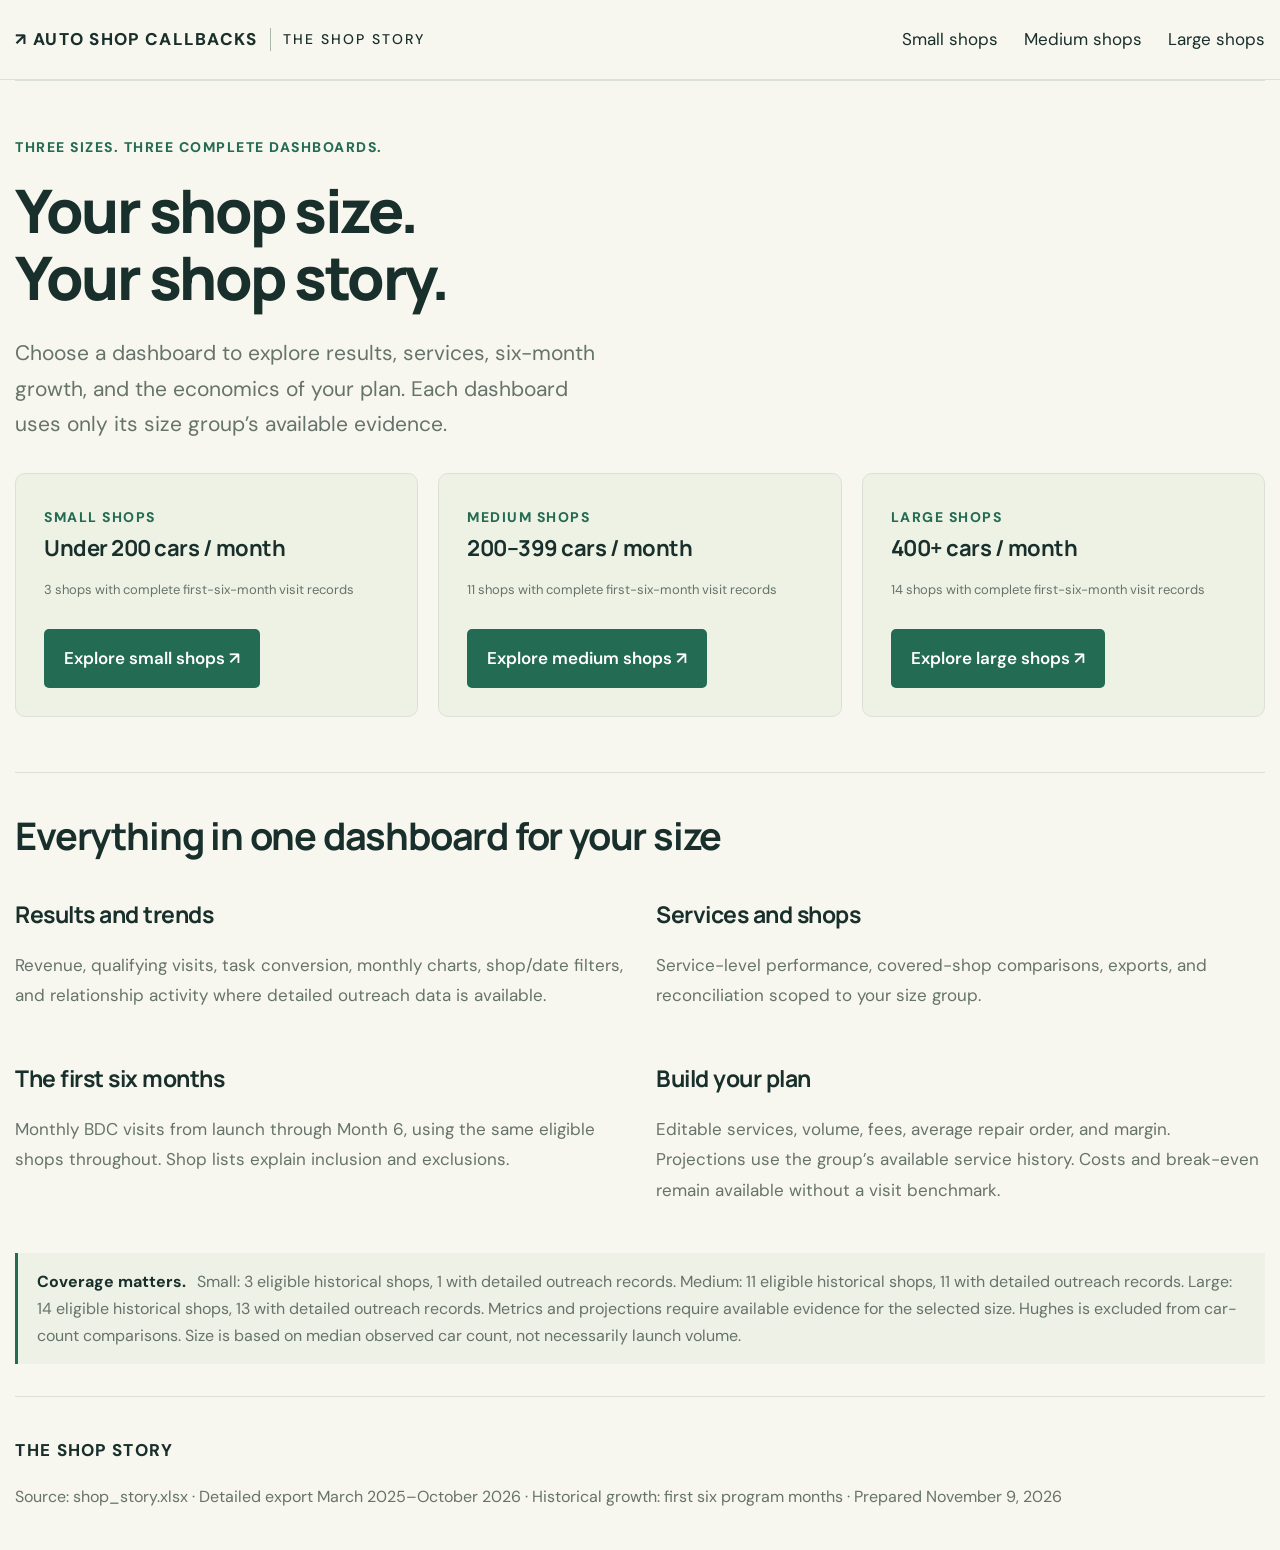
==== commit c0f87680: "Add files via upload" ====
--- a/index.html
+++ b/index.html
@@ -1,5 +1,4 @@
-<!doctype html>
-<html lang="en"><head><meta charset="utf-8"><meta name="viewport" content="width=device-width,initial-scale=1"><meta name="report-version" content="2026-10-26-six-months"><title>The Shop Story | Outreach impact</title><style>@import url('https://fonts.googleapis.com/css2?family=DM+Sans:wght@400;500;600;700&family=Manrope:wght@400;500;600;700;800&display=swap');
+<!doctype html><html lang="en"><head><meta charset="utf-8"><meta name="viewport" content="width=device-width,initial-scale=1"><meta name="report-version" content="2026-10-26-separate-dashboards"><title>Choose your shop size | The Shop Story</title><style>@import url('https://fonts.googleapis.com/css2?family=DM+Sans:wght@400;500;600;700&family=Manrope:wght@400;500;600;700;800&display=swap');
 :root{--ink:#182f2b;--green:#246b53;--lime:#d8f39b;--cream:#f7f6ef;--line:#dce1d7;--muted:#66736a}*{box-sizing:border-box}html{scroll-behavior:smooth;scroll-padding-top:25px}body{margin:0;background:var(--cream);color:var(--ink);font:15px 'DM Sans',Arial,sans-serif}button,input,select{font:inherit}button,a,input,select{outline-offset:4px}button{cursor:pointer}a{color:inherit;text-decoration:none}header{max-width:1440px;padding:26px 5%;margin:auto;display:flex;align-items:center;justify-content:space-between;border-bottom:1px solid var(--line);gap:25px}.brand{font-size:13px;font-weight:800;letter-spacing:1.3px;display:flex;gap:12px;align-items:center}.brand small{display:block;font-size:10px;font-weight:500;letter-spacing:2px;border-left:1px solid #a8b7a6;padding-left:12px}.mark{font-size:26px;color:var(--green)}nav{display:flex;gap:26px;font-size:13px}button{background:transparent;border:1px solid #b7c5b7;border-radius:6px;padding:10px 15px;color:var(--ink)}button:hover{background:#e9eddf}main{max-width:1440px;margin:auto;padding:0 5%}.hero{display:grid;grid-template-columns:1.3fr 1fr;gap:7%;padding:75px 0 70px;align-items:center}.eyebrow{font-size:10px;font-weight:800;letter-spacing:2px;color:var(--green);margin:0 0 18px}h1,h2,h3{font-family:'Manrope',Arial,sans-serif}h1{font-size:clamp(38px,4.2vw,62px);line-height:1.12;letter-spacing:-2.5px;margin:0 0 25px;font-weight:800}h2{font-size:32px;letter-spacing:-1.2px;margin:0 0 12px}h3{font-size:19px;letter-spacing:-.5px;margin:0 0 12px}.intro{font-size:17px;line-height:1.7;color:var(--muted);max-width:480px;margin:0 0 30px}.button{background:var(--green);color:white;border:0;padding:16px 20px;display:inline-flex;justify-content:space-between;gap:24px;font-size:13px;font-weight:600;border-radius:5px}.button:hover{background:#185441}.hero-proof{background:var(--ink);border-radius:12px;padding:38px;color:white;position:relative;overflow:hidden}.hero-proof:after{content:'↗';position:absolute;right:15px;top:-20px;font-size:175px;color:#ffffff08}.hero-proof .eyebrow{color:var(--lime)}.hero-proof>strong{font-family:Manrope,Arial;font-size:clamp(35px,4.1vw,57px);letter-spacing:-2px}.hero-proof>p:not(.eyebrow){font-size:16px;color:#dce5d7}.hero-proof>div{padding:20px 0;margin:25px 0 20px;border-top:1px solid #43564e;border-bottom:1px solid #43564e;display:flex;flex-direction:column;gap:13px}.hero-proof small{font-size:11px;line-height:1.7;color:#b4c3b3}section{padding:45px 0;border-top:1px solid var(--line)}section.hero{border:0}.section-head{display:flex;justify-content:space-between;align-items:center;gap:20px;margin-bottom:25px}.section-head p:not(.eyebrow){color:var(--muted)}.source,.badge{font-size:10px;letter-spacing:1.4px;background:#e8ecdf;padding:9px 13px;border-radius:4px;white-space:nowrap}.filters{display:flex;align-items:end;gap:14px;margin:20px 0 10px;padding:18px;background:#eceedf;border-radius:8px}label{display:flex;flex-direction:column;gap:7px;font-size:11px;font-weight:600;color:var(--muted)}input,select{background:#fffef8;color:var(--ink);border:1px solid #ccd5c7;padding:10px;border-radius:4px;max-width:100%}.filters select{width:270px}.filters>span{font-size:11px;margin-left:auto;align-self:center}#filterError{color:#a33b2a}.metrics{display:grid;grid-template-columns:repeat(4,1fr);gap:13px;margin:20px 0}.metric{background:white;border:1px solid var(--line);padding:22px;border-radius:8px}.metric>span{font-size:11px;color:var(--muted);display:block}.metric strong{display:block;font:800 32px Manrope,Arial;letter-spacing:-1px;margin:10px 0}.metric small{font-size:10px;line-height:1.5;color:var(--muted)}.metric:first-child{background:#e8efdf}.chart-panel,.panel{border:1px solid var(--line);border-radius:10px;background:#fffefa;padding:26px;margin:22px 0}.chart-head{display:flex;justify-content:space-between;gap:20px;align-items:start}.chart-head p{font-size:12px;color:var(--muted);line-height:1.5}.segments{display:flex;padding:3px;background:#eef0e7;border-radius:5px}.segments button{border:0;padding:8px 13px;font-size:11px}.segments .active{background:var(--green);color:white}.chart-foot{font-size:11px;color:var(--muted);display:flex;justify-content:space-between;border-top:1px solid var(--line);padding-top:15px}svg{width:100%;display:block;height:auto}.chart-bar{fill:var(--green)}.chart-bar:hover{fill:#83a856}.chart-label{font-size:11px;fill:var(--muted)}.chart-value{font-size:10px;fill:var(--ink)}.two-col{display:grid;grid-template-columns:1fr 1fr;gap:20px}.two-col .panel{margin:0}.dark{background:var(--ink);color:white;border-color:var(--ink)}.dark .eyebrow{color:var(--lime)}.dark p:not(.eyebrow){font-size:14px;line-height:1.8;color:#ccd7c9}.dark .fine{font-size:11px!important}.relationship-stats{display:flex;gap:40px;border-top:1px solid #43564e;border-bottom:1px solid #43564e;padding:18px 0;margin:25px 0}.relationship-stats strong{font-size:29px;color:var(--lime);display:block}.relationship-stats span{font-size:11px}.funnel-row{display:grid;grid-template-columns:1fr auto;gap:10px;align-items:center;margin:20px 0;font-size:12px}.funnel-row .track{grid-column:1/-1;height:9px;background:#edf0e4;border-radius:5px}.track i{display:block;height:100%;background:var(--green);border-radius:5px}.fine{font-size:11px;line-height:1.7;color:var(--muted)}.table-wrap{overflow:auto;border:1px solid var(--line);border-radius:7px}table{width:100%;border-collapse:collapse;background:#fffefa;text-align:right;font-size:12px}th{background:#e9eddf;color:var(--muted);font-size:10px;font-weight:600;white-space:nowrap}th,td{padding:15px 13px;border-bottom:1px solid var(--line)}th:first-child,td:first-child{text-align:left}td:first-child{font-weight:600}tbody tr:hover{background:#f0f3e8}.sum{background:#e8efdf;font-weight:800}details{margin:25px 0;border-top:1px solid var(--line);border-bottom:1px solid var(--line);padding:20px 0}summary{cursor:pointer;font-size:14px;font-weight:600;list-style:none}summary span{float:right}details[open] summary{margin-bottom:20px}.plan-section{margin-top:20px}.plan-layout{display:grid;grid-template-columns:1.7fr 1fr;gap:28px}.calculator-inputs{display:grid;grid-template-columns:repeat(4,1fr);gap:12px;margin:0 0 25px}.calculator-inputs input{width:100%}.plan-table td{padding:16px 10px}.plan-table label{flex-direction:row;align-items:center;gap:10px;color:var(--ink);font-size:12px}.plan-table input[type=number]{width:95px;font-size:12px;padding:8px}.plan-table input[type=checkbox]{accent-color:var(--green);width:16px;height:16px}.plan-summary{background:var(--ink);color:white;padding:30px;border-radius:10px}.plan-summary .eyebrow{color:var(--lime)}.price-line{display:flex;justify-content:space-between;gap:15px;font-size:12px;padding:12px 0;border-bottom:1px solid #42574c}.total-price{margin:25px 0}.total-price span{font-size:12px;display:block;color:#cad5c7}.total-price strong{font:800 46px Manrope,Arial;letter-spacing:-1.5px}.scenario-stats{display:grid;grid-template-columns:1fr 1fr;gap:20px;margin:25px 0}.scenario-stats strong{font-size:26px;display:block;color:var(--lime)}.scenario-stats span{font-size:10px;color:#c1d0be}.break-even{display:flex;align-items:center;gap:15px;background:#2c473c;padding:17px;border-radius:6px;margin:20px 0}.break-even b{font-size:28px;color:var(--lime)}.break-even span{font-size:11px;line-height:1.6}#sixMonth{font-size:12px;line-height:1.6}.plan-summary .fine{color:#b7c9b3;font-size:10px}.plan-summary .button{width:100%;margin-top:15px;background:var(--lime);color:var(--ink)}.method-grid{display:grid;grid-template-columns:repeat(4,1fr);gap:27px;margin:30px 0}.method-grid article>b{font-size:12px;color:var(--green);border:1px solid #bbcbb4;border-radius:50%;width:34px;height:34px;display:inline-flex;align-items:center;justify-content:center;margin-bottom:18px}.method-grid h3{font-size:15px}.method-grid p{font-size:12px;line-height:1.8;color:var(--muted)}.audit-grid{display:grid;grid-template-columns:repeat(4,1fr);gap:18px}.audit-grid strong{display:block;font-size:22px;margin-bottom:5px}.audit-grid span{font-size:11px;color:var(--muted)}footer{padding:40px 0;display:flex;gap:20px;align-items:center;flex-wrap:wrap;border-top:1px solid var(--line)}footer p{font-size:12px;color:var(--muted)}footer a{margin-left:auto;font-size:12px;font-weight:600}footer>small{width:100%;font-size:10px;color:var(--muted)}
 .evidence-note{padding:15px 19px;border-left:3px solid var(--green);background:#eef1e6;font-size:11px;line-height:1.8;color:var(--muted)}.evidence-note b{color:var(--ink);margin-right:7px}#chart,#tenure{overflow-x:auto}
 @media(max-width:1000px){header nav{display:none}.hero{gap:25px}h1{font-size:40px}.hero-proof{padding:25px}.plan-layout{grid-template-columns:1fr}.method-grid{grid-template-columns:1fr 1fr}.filters{flex-wrap:wrap}.metrics{grid-template-columns:1fr 1fr}.calculator-inputs{grid-template-columns:1fr 1fr}}@media(max-width:650px){header{padding:20px 5%}.brand small{display:none}header button{font-size:10px}.hero{grid-template-columns:1fr;padding:40px 0}.hero-proof{margin-top:10px}h1{font-size:39px;letter-spacing:-1.5px}h2{font-size:26px}.section-head{align-items:start;flex-direction:column}.two-col{grid-template-columns:1fr}.chart-head{flex-direction:column}.chart-panel{padding:15px}.filters select{width:100%}.filters>label:first-child{width:100%}.filters>span{width:100%}.metric{padding:17px}.metric strong{font-size:26px}.method-grid,.audit-grid{grid-template-columns:1fr 1fr}.chart-label{font-size:13px}#chart svg,#tenure svg{min-width:650px}.hero-proof>strong{font-size:45px}footer a{margin-left:0}.plan-table input[type=number]{width:80px}nav{display:none}}
@@ -97,139 +96,5 @@
  .brand small{display:none}
 }
 @media print{body{font-size:12px;background:white}header nav,header button,.filters button,.segments,section button{display:none!important}main{padding:0 20px}.hero{padding:30px 0;gap:25px}h1{font-size:34px}.hero-proof,.dark,.plan-summary{print-color-adjust:exact;-webkit-print-color-adjust:exact}.hero-proof>strong{font-size:38px}section{padding:25px 0}.metrics,.panel,.chart-panel,.plan-summary{break-inside:avoid}.table-wrap{overflow:visible}table{font-size:11px}th{font-size:11px;white-space:normal}th,td{padding:9px 6px}.plan-layout{grid-template-columns:1fr}.method-grid{grid-template-columns:1fr 1fr}footer{padding:20px 0}details:not([open]){display:none}}
-</style><style>.size-cards{display:grid;grid-template-columns:repeat(3,minmax(0,1fr));gap:20px;margin:25px 0}.size-card{display:block;padding:28px;background:#eef2e5;border:1px solid var(--line);border-radius:10px}.size-card:hover{border-color:var(--green);background:#e7eedc}.size-card p{color:var(--muted);line-height:1.7;font-size:13px}.size-card .button{margin-top:15px}.size-card h3{font-size:22px}.size-hero{padding:55px 0 30px}.size-hero h1{font-size:clamp(36px,5vw,60px)}.size-metrics{grid-template-columns:repeat(3,minmax(0,1fr));margin-top:30px}.size-chart svg{width:100%;min-width:650px;display:block}.size-chart{overflow-x:auto;margin-top:25px}.empty-state{padding:40px;background:#eef2e5;line-height:1.7}.reason{text-align:left;white-space:normal;min-width:250px}nav [aria-current=page]{font-weight:800;color:var(--green);border-bottom:2px solid var(--green)}.filters>span{font-size:12px;color:var(--muted);max-width:430px;line-height:1.7}@media(max-width:800px){.size-cards,.size-metrics{grid-template-columns:1fr}header{flex-wrap:wrap}header nav{flex-wrap:wrap;gap:16px}.size-card{padding:22px}}@media print{.size-hero{padding:20px 0}.size-chart svg{min-width:0}.size-chart{overflow:visible}.size-cards{grid-template-columns:repeat(3,1fr)}.size-card .button{display:none}.size-card{padding:14px}.size-card h3{font-size:16px}}
-</style></head>
-<body>
-<header><a class="brand" href="#"><span class="mark">↗</span> AUTO SHOP CALLBACKS <small>THE SHOP STORY</small></a><nav><a href="#results">Results</a><a href="#services">Services</a><a href="#shop-sizes">Shop sizes</a><a href="#plan">Build your plan</a><a href="#method">The numbers</a></nav><button id="print" disabled>Save / print report ↗</button></header>
-<main>
-<p id="reportStatus" class="report-status" role="status">Full-workbook snapshot · Open this report in a browser to use the filters and calculator.</p>
-<section class="hero"><div><p class="eyebrow">CONSISTENT OUTREACH. MEASURABLE SHOP ACTIVITY.</p><h1>A conversation today.<br>A fuller shop tomorrow.</h1><p class="intro">See how timely follow-up connects customers with their next service visit. Explore the results, then build a plan for your shop.</p><a class="button" href="#plan">See what it could mean for your shop <span>↗</span></a></div><aside class="hero-proof"><p class="eyebrow">THE OBSERVED RECORD</p><strong id="heroRevenue">$19,078,871</strong><p>in verified, attributed revenue</p><div><span><b id="heroVisits">29,643</b> unique service visits</span><span><b>14</b> shops · <b>19</b> calendar months</span></div><small>March 2025–September 2026 · Existing customer shops<br>Attribution shows association; it does not establish incremental lift.</small></aside></section>
-<section id="results"><div class="section-head"><div><p class="eyebrow">01 / RESULTS YOU CAN EXPLORE</p><h2>The work. The visits. The value.</h2></div><span class="source">SOURCE: SHOP_STORY.XLSX</span></div>
-<div class="filters"><label>Shop<select id="shop" disabled><option value="">All 14 shops</option><option value="Adams Automotive - Cypress TX">Adams Automotive - Cypress TX</option><option value="Adams Automotive - Houston TX">Adams Automotive - Houston TX</option><option value="Adams Automotive - Woodlands TX">Adams Automotive - Woodlands TX</option><option value="Bartel&#39;s Auto Clinic - Carol Stream IL">Bartel&#39;s Auto Clinic - Carol Stream IL</option><option value="Bartel&#39;s Auto Clinic - Oswego IL">Bartel&#39;s Auto Clinic - Oswego IL</option><option value="Bartel&#39;s Auto Clinic - Plainfield IL">Bartel&#39;s Auto Clinic - Plainfield IL</option><option value="J.J.&#39;s Auto Service Center">J.J.&#39;s Auto Service Center</option><option value="JB Auto Care">JB Auto Care</option><option value="NOW Auto Care - Cypress TX">NOW Auto Care - Cypress TX</option><option value="NOW Auto Care - Sienna TX">NOW Auto Care - Sienna TX</option><option value="Pleasant Car Care - Newton MA">Pleasant Car Care - Newton MA</option><option value="Pleasant Car Care - Watertown MA">Pleasant Car Care - Watertown MA</option><option value="Premier Tire &amp; Auto Service - Cleveland TN">Premier Tire &amp; Auto Service - Cleveland TN</option><option value="Premier Tire &amp; Auto Service - Ooltewah TN">Premier Tire &amp; Auto Service - Ooltewah TN</option></select></label><label>From<input id="from" type="month" min="2025-03" max="2026-09" value="2025-03" disabled></label><label>Through<input id="to" type="month" min="2025-03" max="2026-09" value="2026-09" disabled></label><button id="reset" disabled>Reset filters</button><span id="periodLabel">Mar 25 – Sep 26</span></div><p id="filterError" role="alert"></p>
-<div class="metrics" id="metrics"><article class="metric"><span>Verified attributed revenue</span><strong>$19,078,871</strong><small>23,145 uniquely priced posted ROs</small></article><article class="metric"><span>Qualifying service visits</span><strong>29,643</strong><small>Unique opened ROs · linked contact within 30 days</small></article><article class="metric"><span>Observed task conversion</span><strong>14.5%</strong><small>25,136 converted / 173,105 unique revenue tasks</small></article><article class="metric"><span>Mature cohort conversion</span><strong>15.4%</strong><small>24,002 / 155,365 tasks with ≥30 days of follow-up</small></article></div>
-<div class="evidence-note"><b>Revenue you can substantiate.</b> The dollar total covers 23,145 uniquely priced posted ROs. Another 5,107 qualifying ROs have unresolved individual amounts, and 1,391 were not posted by the export cutoff. Their visits remain visible; their dollars are excluded. These reconciliation counts cover the full workbook.</div>
-<div class="chart-panel"><div class="chart-head"><div><h3>Momentum, month by month</h3><p id="chartCaption">Verified revenue by posting month. Each RO receives credit once; unresolved amounts are excluded.</p></div><div class="segments" role="group" aria-label="Chart metric"><button data-chart="revenue" class="active" disabled>Revenue</button><button data-chart="visits" disabled>Visits</button><button data-chart="contacts" disabled>Outreach</button></div></div><div id="chart"><svg viewBox="0 0 1080 360" role="img" aria-label="revenue by calendar month"><title>revenue over time</title><line x1="125" y1="300" x2="1055" y2="300" stroke="#e4e8dc"/><text x="116" y="304" text-anchor="end" class="chart-label">$0</text><line x1="125" y1="233.75" x2="1055" y2="233.75" stroke="#e4e8dc"/><text x="116" y="237.75" text-anchor="end" class="chart-label">$323,985</text><line x1="125" y1="167.5" x2="1055" y2="167.5" stroke="#e4e8dc"/><text x="116" y="171.5" text-anchor="end" class="chart-label">$647,970</text><line x1="125" y1="101.25" x2="1055" y2="101.25" stroke="#e4e8dc"/><text x="116" y="105.25" text-anchor="end" class="chart-label">$971,955</text><line x1="125" y1="35" x2="1055" y2="35" stroke="#e4e8dc"/><text x="116" y="39" text-anchor="end" class="chart-label">$1,295,940</text><rect class="chart-bar" tabindex="0" x="133.56578947368422" y="202.61843881651328" width="31.815789473684212" height="97.38156118348671" rx="3"><title>Mar 25: $476,229</title></rect><text x="149.47368421052633" y="340" text-anchor="middle" class="chart-label">Mar 25</text><rect class="chart-bar" tabindex="0" x="182.51315789473685" y="135.467770651598" width="31.815789473684212" height="164.532229348402" rx="3"><title>Apr 25: $804,618</title></rect><rect class="chart-bar" tabindex="0" x="231.46052631578948" y="105.50596532729347" width="31.815789473684212" height="194.49403467270653" rx="3"><title>May 25: $951,142</title></rect><text x="247.3684210526316" y="340" text-anchor="middle" class="chart-label">May 25</text><rect class="chart-bar" tabindex="0" x="280.40789473684214" y="132.14623393113044" width="31.815789473684212" height="167.85376606886956" rx="3"><title>Jun 25: $820,862</title></rect><rect class="chart-bar" tabindex="0" x="329.35526315789474" y="107.23492119182484" width="31.815789473684212" height="192.76507880817516" rx="3"><title>Jul 25: $942,687</title></rect><text x="345.2631578947368" y="340" text-anchor="middle" class="chart-label">Jul 25</text><rect class="chart-bar" tabindex="0" x="378.30263157894734" y="82.69491196809392" width="31.815789473684212" height="217.30508803190608" rx="3"><title>Aug 25: $1,062,696</title></rect><rect class="chart-bar" tabindex="0" x="427.25" y="124.77823730529946" width="31.815789473684212" height="175.22176269470054" rx="3"><title>Sep 25: $856,894</title></rect><text x="443.1578947368421" y="340" text-anchor="middle" class="chart-label">Sep 25</text><rect class="chart-bar" tabindex="0" x="476.19736842105266" y="113.1992584315974" width="31.815789473684212" height="186.8007415684026" rx="3"><title>Oct 25: $913,519</title></rect><rect class="chart-bar" tabindex="0" x="525.1447368421052" y="115.97415204760406" width="31.815789473684212" height="184.02584795239594" rx="3"><title>Nov 25: $899,949</title></rect><text x="541.0526315789473" y="340" text-anchor="middle" class="chart-label">Nov 25</text><rect class="chart-bar" tabindex="0" x="574.0921052631578" y="132.61427307514026" width="31.815789473684212" height="167.38572692485974" rx="3"><title>Dec 25: $818,573</title></rect><rect class="chart-bar" tabindex="0" x="623.0394736842104" y="101.835935371658" width="31.815789473684212" height="198.164064628342" rx="3"><title>Jan 26: $969,089</title></rect><text x="638.9473684210525" y="340" text-anchor="middle" class="chart-label">Jan 26</text><rect class="chart-bar" tabindex="0" x="671.9868421052631" y="76.59266608366121" width="31.815789473684212" height="223.40733391633879" rx="3"><title>Feb 26: $1,092,538</title></rect><rect class="chart-bar" tabindex="0" x="720.9342105263157" y="41.22794269631942" width="31.815789473684212" height="258.7720573036806" rx="3"><title>Mar 26: $1,265,483</title></rect><text x="736.8421052631578" y="340" text-anchor="middle" class="chart-label">Mar 26</text><rect class="chart-bar" tabindex="0" x="769.8815789473683" y="61.07155340912871" width="31.815789473684212" height="238.9284465908713" rx="3"><title>Apr 26: $1,168,441</title></rect><rect class="chart-bar" tabindex="0" x="818.828947368421" y="54.01414262463538" width="31.815789473684212" height="245.98585737536462" rx="3"><title>May 26: $1,202,954</title></rect><text x="834.7368421052631" y="340" text-anchor="middle" class="chart-label">May 26</text><rect class="chart-bar" tabindex="0" x="867.7763157894736" y="35" width="31.815789473684212" height="265" rx="3"><title>Jun 26: $1,295,940</title></rect><rect class="chart-bar" tabindex="0" x="916.7236842105262" y="59.31578958618124" width="31.815789473684212" height="240.68421041381876" rx="3"><title>Jul 26: $1,177,027</title></rect><text x="932.6315789473683" y="340" text-anchor="middle" class="chart-label">Jul 26</text><rect class="chart-bar" tabindex="0" x="965.6710526315788" y="47.26530146126629" width="31.815789473684212" height="252.7346985387337" rx="3"><title>Aug 26: $1,235,958</title></rect><rect class="chart-bar" tabindex="0" x="1014.6184210526314" y="70.10329160431144" width="31.815789473684212" height="229.89670839568856" rx="3"><title>Sep 26: $1,124,273</title></rect><text x="1030.5263157894735" y="340" text-anchor="middle" class="chart-label">Sep 26</text></svg></div><div class="chart-foot"><span>Hover a bar for the exact monthly result.</span><span id="chartTotal">$19,078,871 in the selected period</span></div></div>
-<div class="two-col"><article class="panel"><p class="eyebrow">FROM OUTREACH TO THE SHOP</p><h3>Conversion with a clear denominator</h3><div id="funnel"><div class="funnel-row"><span>Revenue-service contact attempts</span><b>257,646</b><div class="track"><i style="width:100%"></i></div></div><div class="funnel-row"><span>Unique revenue tasks</span><b>173,105</b><div class="track"><i style="width:67.1871482576869%"></i></div></div><div class="funnel-row"><span>Tasks credited with a qualifying visit</span><b>25,136</b><div class="track"><i style="width:9.756021828400208%"></i></div></div><p class="fine">36,262 distinct appointment IDs across all services in this period, assigned to their latest linked contact month. These are bookings, not verified arrivals.</p></div><p class="fine">A converted task has at least one qualifying opened RO credited to it. Tasks are unique within a shop. Appointments are reported separately because their dates and links to individual ROs are unavailable.</p></article><article class="panel dark"><p class="eyebrow">RELATIONSHIPS HAVE THEIR OWN VALUE</p><h3>Keep the relationship.<br>Keep the revenue math honest.</h3><p>Next Day Satisfaction, Returning Lost Customer, Returning Lost Vehicle, and Welcome New Customer support the customer relationship. Their contacts and appointments appear separately, with no revenue credit.</p><div id="relationship"><div class="relationship-stats"><div><strong>115,820</strong><span>relationship contacts</span></div><div><strong>12,881</strong><span>distinct linked bookings</span></div></div></div><p class="fine">A later RO may receive revenue credit from a separate eligible revenue-service contact. The relationship contact itself receives none.</p></article></div>
-</section>
-<section id="services"><div class="section-head"><div><p class="eyebrow">02 / WHERE THE RESULTS COME FROM</p><h2>Every service has a job to do.</h2></div><button id="export" disabled>Download filtered results ↓</button></div><div class="table-wrap"><table><thead><tr><th>Revenue service</th><th>Contacts</th><th>Unique tasks</th><th>Converted tasks</th><th>Conversion</th><th>Visits</th><th>Verified revenue</th><th>Revenue / contact</th></tr></thead><tbody id="serviceRows"><tr class=""><td>Oil Change Reminder</td><td>54,006</td><td>34,253</td><td>7,610</td><td>22.2%</td><td>9,116</td><td>$5,817,122</td><td>$108</td></tr><tr class=""><td>Service Overdue</td><td>76,311</td><td>50,900</td><td>4,669</td><td>9.2%</td><td>5,403</td><td>$3,786,496</td><td>$50</td></tr><tr class=""><td>State Inspection</td><td>20,060</td><td>12,985</td><td>3,572</td><td>27.5%</td><td>4,191</td><td>$2,029,710</td><td>$101</td></tr><tr class=""><td>Warranty Inspection</td><td>25,293</td><td>16,485</td><td>1,530</td><td>9.3%</td><td>1,768</td><td>$1,583,666</td><td>$63</td></tr><tr class=""><td>BG Services</td><td>13,614</td><td>8,724</td><td>1,393</td><td>16.0%</td><td>1,682</td><td>$1,464,846</td><td>$108</td></tr><tr class=""><td>Welcome New Vehicle</td><td>12,842</td><td>12,682</td><td>1,973</td><td>15.6%</td><td>2,353</td><td>$1,233,243</td><td>$96</td></tr><tr class=""><td>Pre-Book State Inspection</td><td>17,243</td><td>11,600</td><td>1,635</td><td>14.1%</td><td>1,927</td><td>$1,189,121</td><td>$69</td></tr><tr class=""><td>Pre-Book Oil Change</td><td>23,323</td><td>14,586</td><td>1,428</td><td>9.8%</td><td>1,664</td><td>$1,068,995</td><td>$46</td></tr><tr class=""><td>Reservation No Show</td><td>6,084</td><td>4,717</td><td>956</td><td>20.3%</td><td>1,123</td><td>$680,610</td><td>$112</td></tr><tr class=""><td>Retention Re-Engage</td><td>7,909</td><td>5,280</td><td>331</td><td>6.3%</td><td>371</td><td>$202,728</td><td>$26</td></tr><tr class=""><td>No Recent Visits</td><td>956</td><td>890</td><td>39</td><td>4.4%</td><td>45</td><td>$22,333</td><td>$23</td></tr><tr class=""><td>Reopened Missed Sale</td><td>5</td><td>3</td><td>0</td><td>0.0%</td><td>0</td><td>$0</td><td>$0</td></tr><tr class="sum"><td>Total</td><td>257,646</td><td>173,105</td><td>25,136</td><td>14.5%</td><td>29,643</td><td>$19,078,871</td><td>$74</td></tr></tbody></table></div><p class="fine">Conversion uses task cohorts by latest contact month. Visits use the RO opening month; revenue uses the posting month. Revenue / contact compares activity in the selected calendar period, so it is not a cohort return. Unpriced ROs contribute visits but no dollars.</p>
-<details><summary>Compare the 14 shops <span>+</span></summary><div class="table-wrap"><table><thead><tr><th>Shop</th><th>Revenue contacts</th><th>Task conversion</th><th>Visits</th><th>Verified revenue</th><th>Program started</th></tr></thead><tbody id="shopRows"><tr><td>Adams Automotive - Houston TX</td><td>29,199</td><td>15.1%</td><td>3,552</td><td>$2,769,775</td><td>2023-02-01</td></tr><tr><td>Adams Automotive - Woodlands TX</td><td>22,941</td><td>15.1%</td><td>2,780</td><td>$2,205,731</td><td>2023-11-01</td></tr><tr><td>NOW Auto Care - Cypress TX</td><td>23,304</td><td>18.7%</td><td>3,530</td><td>$1,990,620</td><td>2023-08-01</td></tr><tr><td>Pleasant Car Care - Newton MA</td><td>20,577</td><td>13.5%</td><td>2,055</td><td>$1,594,625</td><td>2024-01-01</td></tr><tr><td>Premier Tire &amp; Auto Service - Ooltewah TN</td><td>12,033</td><td>15.3%</td><td>1,485</td><td>$1,459,251</td><td>2025-03-01</td></tr><tr><td>JB Auto Care</td><td>17,935</td><td>12.9%</td><td>1,670</td><td>$1,379,067</td><td>2023-09-01</td></tr><tr><td>Adams Automotive - Cypress TX</td><td>23,063</td><td>13.0%</td><td>2,263</td><td>$1,252,473</td><td>2023-09-01</td></tr><tr><td>NOW Auto Care - Sienna TX</td><td>26,549</td><td>13.6%</td><td>2,830</td><td>$1,242,688</td><td>2024-02-01</td></tr><tr><td>Bartel&#39;s Auto Clinic - Plainfield IL</td><td>15,942</td><td>18.7%</td><td>2,534</td><td>$1,048,375</td><td>2024-08-01</td></tr><tr><td>Bartel&#39;s Auto Clinic - Carol Stream IL</td><td>16,621</td><td>15.6%</td><td>2,101</td><td>$1,047,613</td><td>2024-08-01</td></tr><tr><td>Pleasant Car Care - Watertown MA</td><td>11,246</td><td>12.0%</td><td>975</td><td>$1,013,375</td><td>2024-01-01</td></tr><tr><td>Premier Tire &amp; Auto Service - Cleveland TN</td><td>9,349</td><td>14.3%</td><td>1,066</td><td>$889,602</td><td>2025-04-01</td></tr><tr><td>Bartel&#39;s Auto Clinic - Oswego IL</td><td>13,089</td><td>13.3%</td><td>1,515</td><td>$669,986</td><td>2024-08-01</td></tr><tr><td>J.J.&#39;s Auto Service Center</td><td>15,798</td><td>10.0%</td><td>1,287</td><td>$515,690</td><td>2024-06-01</td></tr></tbody></table></div><p class="fine">Shops have different volumes and lengths of participation. These totals are not a ranking of effectiveness. Program dates come from the workbook’s Shop active dates sheet.</p></details>
-<div class="chart-panel" id="shop-sizes"><div class="chart-head"><div><p class="eyebrow">NEW / COMPARE SHOPS BY CAR COUNT</p><h3>Find shops your size.</h3><p>Three separate pages, using the historical “past numbers” sheet and column G car counts.</p></div></div><div id="tenure"><div class="size-cards"><a class="size-card" href="small.html"><span class="eyebrow">SMALL SHOPS</span><h3>Under 200 cars / month</h3><p>3 shops with complete first-six-month visit records</p><span class="button">Explore small shops ↗</span></a><a class="size-card" href="medium.html"><span class="eyebrow">MEDIUM SHOPS</span><h3>200–399 cars / month</h3><p>11 shops with complete first-six-month visit records</p><span class="button">Explore medium shops ↗</span></a><a class="size-card" href="large.html"><span class="eyebrow">LARGE SHOPS</span><h3>400+ cars / month</h3><p>14 shops with complete first-six-month visit records</p><span class="button">Explore large shops ↗</span></a></div></div><p class="fine">Size is fixed by each shop’s median of at least three valid car-count months. Graphs require complete visit records from launch through the first six months and use the same shops in every month. These pages use the full historical sheet independently of the shop and date filters above.</p><p class="fine"><b>Hughes Motors Auto Repair is excluded from comparisons based on car count</b> because its reporting processes do not provide reliable car counts. These pages use reported BDC visits, which differ from the main report’s RO-level attribution. Most car counts begin in September 2025; size reflects observed volume, not necessarily launch volume.</p></div>
-</section>
-<section id="plan" class="plan-section"><div class="section-head"><div><p class="eyebrow">03 / MAKE IT YOUR SHOP STORY</p><h2>Build a plan. See the economics.</h2><p>Choose your services and adjust the monthly budget. Your estimate updates instantly.</p></div><span class="badge">ILLUSTRATIVE SCENARIO</span></div>
-<div class="plan-layout"><div><div class="calculator-inputs"><label>Average repair order ($)<input id="aro" type="number" min="0" max="100000" value="500" disabled></label><label>Gross profit margin (%)<input id="margin" type="number" min="0" max="100" value="50" disabled></label><label>Program base / month ($)<input id="base" type="number" min="0" max="100000" value="999" disabled></label><label>CRM / month ($)<input id="crm" type="number" min="0" max="100000" value="699" disabled></label></div><div class="table-wrap"><table class="plan-table"><thead><tr><th>Include service</th><th>Contacts / month</th><th>Service fee / month</th><th>Modeled visits</th></tr></thead><tbody id="planRows"><tr><td><label><input id="p0" type="checkbox" checked disabled>Next Day Satisfaction</label></td><td><input aria-label="Next Day Satisfaction monthly contacts" id="c0" type="number" min="0" max="100000" value="294" disabled></td><td><input aria-label="Next Day Satisfaction monthly fee" id="f0" type="number" min="0" max="100000" value="1475" disabled></td><td id="v0">0.0</td></tr><tr><td><label><input id="p1" type="checkbox" checked disabled>Oil Change Reminder</label></td><td><input aria-label="Oil Change Reminder monthly contacts" id="c1" type="number" min="0" max="100000" value="120" disabled></td><td><input aria-label="Oil Change Reminder monthly fee" id="f1" type="number" min="0" max="100000" value="600" disabled></td><td id="v1">20.3</td></tr><tr><td><label><input id="p2" type="checkbox" checked disabled>Pre-Book Oil Change</label></td><td><input aria-label="Pre-Book Oil Change monthly contacts" id="c2" type="number" min="0" max="100000" value="63" disabled></td><td><input aria-label="Pre-Book Oil Change monthly fee" id="f2" type="number" min="0" max="100000" value="625" disabled></td><td id="v2">4.5</td></tr><tr><td><label><input id="p3" type="checkbox" checked disabled>Service Overdue</label></td><td><input aria-label="Service Overdue monthly contacts" id="c3" type="number" min="0" max="100000" value="176" disabled></td><td><input aria-label="Service Overdue monthly fee" id="f3" type="number" min="0" max="100000" value="875" disabled></td><td id="v3">12.5</td></tr><tr><td><label><input id="p4" type="checkbox" checked disabled>Warranty Inspection</label></td><td><input aria-label="Warranty Inspection monthly contacts" id="c4" type="number" min="0" max="100000" value="83" disabled></td><td><input aria-label="Warranty Inspection monthly fee" id="f4" type="number" min="0" max="100000" value="400" disabled></td><td id="v4">5.8</td></tr><tr><td><label><input id="p5" type="checkbox" checked disabled>State Inspection</label></td><td><input aria-label="State Inspection monthly contacts" id="c5" type="number" min="0" max="100000" value="68" disabled></td><td><input aria-label="State Inspection monthly fee" id="f5" type="number" min="0" max="100000" value="325" disabled></td><td id="v5">14.2</td></tr><tr><td><label><input id="p6" type="checkbox" checked disabled>BG Services</label></td><td><input aria-label="BG Services monthly contacts" id="c6" type="number" min="0" max="100000" value="47" disabled></td><td><input aria-label="BG Services monthly fee" id="f6" type="number" min="0" max="100000" value="225" disabled></td><td id="v6">5.8</td></tr><tr><td><label><input id="p7" type="checkbox" checked disabled>Retention Re-Engage</label></td><td><input aria-label="Retention Re-Engage monthly contacts" id="c7" type="number" min="0" max="100000" value="79" disabled></td><td><input aria-label="Retention Re-Engage monthly fee" id="f7" type="number" min="0" max="100000" value="400" disabled></td><td id="v7">3.7</td></tr><tr><td><label><input id="p8" type="checkbox"  disabled>Reservation No Show</label></td><td><input aria-label="Reservation No Show monthly contacts" id="c8" type="number" min="0" max="100000" value="41" disabled></td><td><input aria-label="Reservation No Show monthly fee" id="f8" type="number" min="0" max="100000" value="200" disabled></td><td id="v8">—</td></tr></tbody></table></div><p class="fine">Starter contact volumes and fees are transcribed from your pricing screenshot. They are editable scenario inputs, not a confirmed current quote. Visits use each service’s observed qualifying visits per contact across the full workbook. Next Day Satisfaction contributes zero modeled revenue visits. Shop and date filters above do not change this benchmark.</p></div>
-<aside class="plan-summary"><p class="eyebrow">YOUR MONTHLY SCENARIO</p><div class="price-line"><span>Service fees + program base</span><b id="serviceCost">$5,924</b></div><div class="price-line"><span>CRM platform</span><b id="crmCost">$699</b></div><div class="total-price"><span>Total monthly cost</span><strong id="totalCost">$6,623</strong></div><div class="scenario-stats"><div><strong id="planVisits">66.7</strong><span>modeled visits / month</span></div><div><strong id="planRevenue">$33,366</strong><span>modeled revenue / month</span></div></div><div class="price-line"><span>Revenue / total cost</span><b id="planMultiple">5.0×</b></div><div class="price-line"><span>Gross profit after plan cost</span><b id="planNet">$10,060</b></div><div class="break-even"><b id="breakEven">27</b><span>visits to cover your monthly cost at your ARO and margin</span></div><p id="sixMonth">At 930 contacts a month: 400 modeled visits and $200,198 modeled revenue over six months, against $39,738 in plan costs.</p><p class="fine">Revenue is not profit. This model assumes constant monthly outreach and the historical visit yield; it does not estimate incremental lift or guarantee future results. Actual fees, staffing and shop capacity require a confirmed proposal.</p><button id="savePlan" class="button" disabled>Download your plan ↓</button></aside></div>
-</section>
-<section id="method"><div class="section-head"><div><p class="eyebrow">04 / NUMBERS YOU CAN STAND BEHIND</p><h2>Trust starts with the counting rules.</h2></div></div><div class="method-grid"><article><b>01</b><h3>One RO. One revenue credit.</h3><p>RO and appointment IDs are keyed by shop, so identical IDs at different shops stay separate. Repeated ROs count once across services and months. Exact duplicate contact rows are removed.</p></article><article><b>02</b><h3>A strict 30-day window.</h3><p>An RO qualifies when its opening date is on or after an explicitly linked revenue-service contact, within 30 calendar days. We credit the latest eligible revenue contact. Same-day activity qualifies because the RO has no time of day.</p></article><article><b>03</b><h3>Dollars with evidence.</h3><p>Revenue comes from posted ROs with a uniquely identifiable individual dollar amount. Combined multi-RO amounts are not divided or counted again. Missing opening dates, future ROs, and unpriced ROs receive no revenue credit.</p></article><article><b>04</b><h3>Time to convert.</h3><p>Raw conversion is observed converted tasks divided by unique revenue tasks. The mature cohort rate uses tasks whose last contact is at least 30 days before September 30, 2026. No uplift is applied to recent tasks.</p></article></div><details open><summary>Workbook reconciliation & limitations <span>+</span></summary><div id="audit" class="audit-grid"><div><strong>378,338</strong><span>Source contact rows</span></div><div><strong>907</strong><span>Exact duplicate rows removed</span></div><div><strong>377,431</strong><span>Distinct contact records</span></div><div><strong>47,828</strong><span>Unique shop + RO IDs</span></div><div><strong>29,643</strong><span>Qualifying revenue-service visits</span></div><div><strong>6,498</strong><span>Qualifying visits with no usable posted amount</span></div><div><strong>1,391</strong><span>Qualifying ROs not posted by cutoff</span></div><div><strong>5,107</strong><span>Posted ROs with unresolved individual amounts</span></div><div><strong>15,386</strong><span>ROs linked only to non-revenue contacts</span></div><div><strong>2,074</strong><span>ROs without an opening date</span></div><div><strong>725</strong><span>ROs opened after the export cutoff</span></div><div><strong>36,262</strong><span>Unique shop + appointment IDs</span></div><div><strong>173,105</strong><span>Unique revenue-service tasks</span></div><div><strong>0</strong><span>ROs with conflicting individual amounts</span></div></div><p class="fine">The workbook contains outbound records; it does not identify a separate text channel or a baseline/control group. Appointments lack dates and individual arrival flags. Calls repeated on different timestamps remain separate attempts. Non-revenue administrative services stay outside revenue attribution; Welcome New Vehicle is included because it was not among the four services you excluded. See the analysis notes for the full service list and accounting rules.</p></details></section>
-<footer><div class="brand">AUTO SHOP CALLBACKS <small>THE SHOP STORY</small></div><p>Better follow-up starts with a clear view of the opportunity.</p><a href="#plan">Build your service plan ↗</a><small>Source: shop_story.xlsx · Export cutoff September 30, 2026 · Prepared October 14, 2026</small></footer>
-</main><script>window.IMPACT_DATA={"source":"shop_story.xlsx","start":"2025-03-01","cutoff":"2026-09-30","shops":["Adams Automotive - Cypress TX","Adams Automotive - Houston TX","Adams Automotive - Woodlands TX","Bartel\u0027s Auto Clinic - Carol Stream IL","Bartel\u0027s Auto Clinic - Oswego IL","Bartel\u0027s Auto Clinic - Plainfield IL","J.J.\u0027s Auto Service Center","JB Auto Care","NOW Auto Care - Cypress TX","NOW Auto Care - Sienna TX","Pleasant Car Care - Newton MA","Pleasant Car Care - Watertown MA","Premier Tire \u0026 Auto Service - Cleveland TN","Premier Tire \u0026 Auto Service - Ooltewah TN"],"active":[{"shop":"Adams Automotive - Houston TX","start":"2023-02-01","end":null},{"shop":"Adams Automotive - Cypress TX","start":"2023-09-01","end":null},{"shop":"Adams Automotive - Woodlands TX","start":"2023-11-01","end":null},{"shop":"Allstate","start":"2024-06-01","end":"2025-02-01"},{"shop":"Art of Maintenance","start":"2025-02-01","end":null},{"shop":"Auto Experts of Colleyville","start":"2025-01-01","end":null},{"shop":"Bartel\u0027s Auto Clinic - Carol Stream IL","start":"2024-08-01","end":null},{"shop":"Bartel\u0027s Auto Clinic - Oswego IL","start":"2024-08-01","end":null},{"shop":"Bartel\u0027s Auto Clinic - Plainfield IL","start":"2024-08-01","end":null},{"shop":"Cordell\u0027s Automotive - Holmen WI","start":"2024-09-01","end":null},{"shop":"Cordell\u0027s Automotive - La Crosse WI","start":"2024-10-01","end":null},{"shop":"Cordell\u0027s Automotive - Rochester MN","start":"2026-01-01","end":null},{"shop":"Cordell\u0027s Automotive - Tomah WI","start":"2026-03-01","end":null},{"shop":"DeBoer\u0027s Auto","start":"2026-04-01","end":null},{"shop":"EAS Tire and Auto - Kipling St, Wheat Ridge CO","start":"2025-01-01","end":null},{"shop":"Empower Automotive","start":"2024-06-01","end":null},{"shop":"Green \u0026 White Automotive","start":"2024-06-01","end":null},{"shop":"Hughes Motors Auto Repair","start":"2024-06-01","end":null},{"shop":"J.J.\u0027s Auto Service Center","start":"2024-06-01","end":null},{"shop":"JB Auto Care","start":"2023-09-01","end":null},{"shop":"Mike\u0027s Automotive","start":"2026-09-01","end":null},{"shop":"Newman\u0027s Automotive","start":"2024-04-01","end":null},{"shop":"NOW Auto Care - Cypress TX","start":"2023-08-01","end":null},{"shop":"NOW Auto Care - Sienna TX","start":"2024-02-01","end":null},{"shop":"Pleasant Car Care - Newton MA","start":"2024-01-01","end":null},{"shop":"Pleasant Car Care - Watertown MA","start":"2024-01-01","end":null},{"shop":"Premier Tire \u0026 Auto Service - Cleveland TN","start":"2025-04-01","end":null},{"shop":"Premier Tire \u0026 Auto Service - Ooltewah TN","start":"2025-03-01","end":null},{"shop":"RMS Auto Care","start":"2024-04-01","end":null},{"shop":"Tire City \u0026 Auto - Atlanta Hwy, Montgomery AL","start":"2025-05-01","end":null},{"shop":"Auto Dynamic Services","start":"2025-09-01","end":"2026-05-01"},{"shop":"Barsh","start":"2024-09-01","end":"2024-12-01"},{"shop":"Butler","start":"2024-09-01","end":"2026-01-01"},{"shop":"Carfix","start":"2025-02-01","end":"2025-02-01"},{"shop":"Chapel Hill Tire - Carrboro NC","start":"2026-04-01","end":"2026-06-01"},{"shop":"German High Tech","start":"2024-06-01","end":"2024-11-01"},{"shop":"MIDAS - Franklin MA","start":"2026-02-01","end":"2026-06-01"},{"shop":"MIDAS - Warwick RI","start":"2026-02-01","end":"2026-06-01"},{"shop":"Redwood General Tire","start":"2025-04-01","end":"2026-05-01"},{"shop":"Roggi\u0027s Hartford CT","start":"2025-12-01","end":"2026-06-01"},{"shop":"Ryans-Buford","start":"2024-09-01","end":"2026-02-01"},{"shop":"Ryans-Cumming","start":"2025-01-01","end":"2026-01-01"},{"shop":"Safe Auto Repair","start":"2024-10-01","end":"2025-01-01"},{"shop":"Scotts","start":"2024-04-01","end":"2026-01-01"},{"shop":"Sonnys","start":"2025-11-01","end":"2026-01-01"},{"shop":"Trinity","start":"2024-09-01","end":"2026-01-01"},{"shop":"True-Decatur","start":"2025-11-01","end":"2025-12-01"},{"shop":"True-Lawrenceville","start":"2025-11-01","end":"2025-12-01"},{"shop":"True-Marietta","start":"2025-11-01","end":"2025-12-01"},{"shop":"True-Sandy Springs","start":"2025-11-01","end":"2025-12-01"},{"shop":"WDR","start":"2024-09-01","end":"2025-01-01"},{"shop":"Auto Excel","start":"2025-12-01","end":"2025-12-01"}],"services":["BG Services","General Follow-up","General Service","Next Day Satisfaction","No Recent Visits","Oil Change Reminder","Pre-Book BG Brakes","Pre-Book BG Cooling","Pre-Book BG Fuel","Pre-Book Oil Change","Pre-Book State Inspection","Reopened Missed Sale","Reservation No Show","Retention Re-Engage","Returning Lost Vehicle","Service Overdue","State Inspection","Unassigned","Visit In Progress","Warranty Inspection","Welcome New Customer","Welcome New Vehicle"],"revenueServices":["Oil Change Reminder","Pre-Book Oil Change","Service Overdue","Warranty Inspection","State Inspection","Pre-Book State Inspection","BG Services","Reservation No Show","Retention Re-Engage","No Recent Visits","Reopened Missed Sale","Welcome New Vehicle"],"relationshipServices":["Next Day Satisfaction","Returning Lost Customer","Returning Lost Vehicle","Welcome New Customer"],"buckets":[{"shop":"Adams Automotive - Cypress TX","service":"Next Day Satisfaction","month":"2025-03","contacts":166,"human":48,"tasks":0,"matureTasks":0,"converted":0,"convertedMature":0,"appointments":15,"visits":0,"pricedOrders":0,"revenue":0},{"shop":"Adams Automotive - Cypress TX","service":"Welcome New Vehicle","month":"2025-03","contacts":55,"human":17,"tasks":54,"matureTasks":54,"converted":8,"convertedMature":8,"appointments":3,"visits":6,"pricedOrders":6,"revenue":8936.07},{"shop":"Adams Automotive - Cypress TX","service":"Welcome New Customer","month":"2025-03","contacts":164,"human":58,"tasks":0,"matureTasks":0,"converted":0,"convertedMature":0,"appointments":8,"visits":0,"pricedOrders":0,"revenue":0},{"shop":"Adams Automotive - Cypress TX","service":"Reservation No Show","month":"2025-03","contacts":43,"human":13,"tasks":42,"matureTasks":42,"converted":8,"convertedMature":8,"appointments":3,"visits":9,"pricedOrders":6,"revenue":1959.16},{"shop":"Adams Automotive - Cypress TX","service":"Service Overdue","month":"2025-03","contacts":366,"human":84,"tasks":205,"matureTasks":205,"converted":17,"convertedMature":17,"appointments":22,"visits":13,"pricedOrders":10,"revenue":8996.2200000000012},{"shop":"Adams Automotive - Cypress TX","service":"Returning Lost Vehicle","month":"2025-03","contacts":24,"human":9,"tasks":0,"matureTasks":0,"converted":0,"convertedMature":0,"appointments":2,"visits":0,"pricedOrders":0,"revenue":0},{"shop":"Adams Automotive - Cypress TX","service":"State Inspection","month":"2025-03","contacts":156,"human":26,"tasks":94,"matureTasks":94,"converted":26,"convertedMature":26,"appointments":20,"visits":17,"pricedOrders":14,"revenue":2602.99},{"shop":"Adams Automotive - Cypress TX","service":"Unassigned","month":"2025-03","contacts":5,"human":2,"tasks":0,"matureTasks":0,"converted":0,"convertedMature":0,"appointments":1,"visits":0,"pricedOrders":0,"revenue":0},{"shop":"Adams Automotive - Cypress TX","service":"Oil Change Reminder","month":"2025-03","contacts":167,"human":32,"tasks":85,"matureTasks":85,"converted":24,"convertedMature":24,"appointments":17,"visits":22,"pricedOrders":14,"revenue":11562.04},{"shop":"Adams Automotive - Cypress TX","service":"Pre-Book Oil Change","month":"2025-03","contacts":93,"human":13,"tasks":35,"matureTasks":35,"converted":4,"convertedMature":4,"appointments":8,"visits":6,"pricedOrders":3,"revenue":1105.3799999999999},{"shop":"Adams Automotive - Cypress TX","service":"Pre-Book State Inspection","month":"2025-03","contacts":123,"human":22,"tasks":70,"matureTasks":70,"converted":6,"convertedMature":6,"appointments":15,"visits":5,"pricedOrders":3,"revenue":1286.42},{"shop":"Adams Automotive - Cypress TX","service":"BG Services","month":"2025-03","contacts":45,"human":6,"tasks":32,"matureTasks":32,"converted":5,"convertedMature":5,"appointments":3,"visits":5,"pricedOrders":5,"revenue":4211.63},{"shop":"Adams Automotive - Cypress TX","service":"Pre-Book BG Brakes","month":"2025-03","contacts":3,"human":0,"tasks":0,"matureTasks":0,"converted":0,"convertedMature":0,"appointments":0,"visits":0,"pricedOrders":0,"revenue":0},{"shop":"Adams Automotive - Cypress TX","service":"Warranty Inspection","month":"2025-03","contacts":90,"human":17,"tasks":54,"matureTasks":54,"converted":6,"convertedMature":6,"appointments":7,"visits":4,"pricedOrders":3,"revenue":2023.47},{"shop":"Adams Automotive - Houston TX","service":"Oil Change Reminder","month":"2025-03","contacts":248,"human":42,"tasks":114,"matureTasks":114,"converted":31,"convertedMature":31,"appointments":36,"visits":40,"pricedOrders":28,"revenue":27468.059999999998},{"shop":"Adams Automotive - Houston TX","service":"Next Day Satisfaction","month":"2025-03","contacts":279,"human":104,"tasks":0,"matureTasks":0,"converted":0,"convertedMature":0,"appointments":22,"visits":0,"pricedOrders":0,"revenue":0},{"shop":"Adams Automotive - Houston TX","service":"Welcome New Customer","month":"2025-03","contacts":174,"human":62,"tasks":0,"matureTasks":0,"converted":0,"convertedMature":0,"appointments":16,"visits":0,"pricedOrders":0,"revenue":0},{"shop":"Adams Automotive - Houston TX","service":"Welcome New Vehicle","month":"2025-03","contacts":48,"human":17,"tasks":47,"matureTasks":47,"converted":4,"convertedMature":4,"appointments":2,"visits":3,"pricedOrders":2,"revenue":3611.87},{"shop":"Adams Automotive - Houston TX","service":"Returning Lost Vehicle","month":"2025-03","contacts":54,"human":13,"tasks":0,"matureTasks":0,"converted":0,"convertedMature":0,"appointments":1,"visits":0,"pricedOrders":0,"revenue":0},{"shop":"Adams Automotive - Houston TX","service":"Reservation No Show","month":"2025-03","contacts":44,"human":15,"tasks":44,"matureTasks":44,"converted":15,"convertedMature":15,"appointments":10,"visits":10,"pricedOrders":5,"revenue":2636.0699999999997},{"shop":"Adams Automotive - Houston TX","service":"Warranty Inspection","month":"2025-03","contacts":173,"human":39,"tasks":119,"matureTasks":119,"converted":10,"convertedMature":10,"appointments":12,"visits":6,"pricedOrders":5,"revenue":8821.18},{"shop":"Adams Automotive - Houston TX","service":"Pre-Book Oil Change","month":"2025-03","contacts":100,"human":18,"tasks":48,"matureTasks":48,"converted":6,"convertedMature":6,"appointments":6,"visits":4,"pricedOrders":3,"revenue":2424.0200000000004},{"shop":"Adams Automotive - Houston TX","service":"State Inspection","month":"2025-03","contacts":195,"human":18,"tasks":115,"matureTasks":115,"converted":39,"convertedMature":39,"appointments":30,"visits":19,"pricedOrders":16,"revenue":6366.76},{"shop":"Adams Automotive - Houston TX","service":"Pre-Book State Inspection","month":"2025-03","contacts":147,"human":25,"tasks":103,"matureTasks":103,"converted":12,"convertedMature":12,"appointments":10,"visits":2,"pricedOrders":1,"revenue":2203.62},{"shop":"Adams Automotive - Houston TX","service":"Service Overdue","month":"2025-03","contacts":348,"human":64,"tasks":215,"matureTasks":215,"converted":19,"convertedMature":19,"appointments":19,"visits":17,"pricedOrders":8,"revenue":7814.92},{"shop":"Adams Automotive - Houston TX","service":"BG Services","month":"2025-03","contacts":124,"human":16,"tasks":77,"matureTasks":77,"converted":18,"convertedMature":18,"appointments":13,"visits":15,"pricedOrders":9,"revenue":9052.57},{"shop":"Adams Automotive - Houston TX","service":"Pre-Book BG Brakes","month":"2025-03","contacts":3,"human":1,"tasks":0,"matureTasks":0,"converted":0,"convertedMature":0,"appointments":0,"visits":0,"pricedOrders":0,"revenue":0},{"shop":"Adams Automotive - Houston TX","service":"No Recent Visits","month":"2025-03","contacts":119,"human":14,"tasks":113,"matureTasks":113,"converted":4,"convertedMature":4,"appointments":2,"visits":4,"pricedOrders":2,"revenue":1018.34},{"shop":"Adams Automotive - Houston TX","service":"Unassigned","month":"2025-03","contacts":6,"human":3,"tasks":0,"matureTasks":0,"converted":0,"convertedMature":0,"appointments":1,"visits":0,"pricedOrders":0,"revenue":0},{"shop":"Adams Automotive - Woodlands TX","service":"Next Day Satisfaction","month":"2025-03","contacts":218,"human":71,"tasks":0,"matureTasks":0,"converted":0,"convertedMature":0,"appointments":12,"visits":0,"pricedOrders":0,"revenue":0},{"shop":"Adams Automotive - Woodlands TX","service":"Welcome New Customer","month":"2025-03","contacts":136,"human":58,"tasks":0,"matureTasks":0,"converted":0,"convertedMature":0,"appointments":9,"visits":0,"pricedOrders":0,"revenue":0},{"shop":"Adams Automotive - Woodlands TX","service":"Welcome New Vehicle","month":"2025-03","contacts":54,"human":17,"tasks":52,"matureTasks":52,"converted":6,"convertedMature":6,"appointments":2,"visits":3,"pricedOrders":2,"revenue":2948.85},{"shop":"Adams Automotive - Woodlands TX","service":"Returning Lost Vehicle","month":"2025-03","contacts":54,"human":16,"tasks":0,"matureTasks":0,"converted":0,"convertedMature":0,"appointments":5,"visits":0,"pricedOrders":0,"revenue":0},{"shop":"Adams Automotive - Woodlands TX","service":"State Inspection","month":"2025-03","contacts":224,"human":35,"tasks":143,"matureTasks":143,"converted":45,"convertedMature":45,"appointments":23,"visits":24,"pricedOrders":19,"revenue":4510.1900000000005},{"shop":"Adams Automotive - Woodlands TX","service":"Reservation No Show","month":"2025-03","contacts":22,"human":3,"tasks":22,"matureTasks":22,"converted":5,"convertedMature":5,"appointments":2,"visits":3,"pricedOrders":3,"revenue":218.45},{"shop":"Adams Automotive - Woodlands TX","service":"Service Overdue","month":"2025-03","contacts":319,"human":57,"tasks":201,"matureTasks":201,"converted":20,"convertedMature":20,"appointments":14,"visits":21,"pricedOrders":13,"revenue":10261.59},{"shop":"Adams Automotive - Woodlands TX","service":"Warranty Inspection","month":"2025-03","contacts":112,"human":17,"tasks":87,"matureTasks":87,"converted":9,"convertedMature":9,"appointments":6,"visits":7,"pricedOrders":5,"revenue":28128.42},{"shop":"Adams Automotive - Woodlands TX","service":"Oil Change Reminder","month":"2025-03","contacts":184,"human":29,"tasks":78,"matureTasks":78,"converted":23,"convertedMature":23,"appointments":14,"visits":21,"pricedOrders":17,"revenue":17069.010000000002},{"shop":"Adams Automotive - Woodlands TX","service":"Pre-Book Oil Change","month":"2025-03","contacts":87,"human":18,"tasks":47,"matureTasks":47,"converted":8,"convertedMature":8,"appointments":5,"visits":2,"pricedOrders":2,"revenue":511.83},{"shop":"Adams Automotive - Woodlands TX","service":"Pre-Book State Inspection","month":"2025-03","contacts":98,"human":17,"tasks":57,"matureTasks":57,"converted":10,"convertedMature":10,"appointments":7,"visits":4,"pricedOrders":4,"revenue":1487.46},{"shop":"Adams Automotive - Woodlands TX","service":"BG Services","month":"2025-03","contacts":56,"human":4,"tasks":33,"matureTasks":33,"converted":4,"convertedMature":4,"appointments":3,"visits":5,"pricedOrders":4,"revenue":7639.62},{"shop":"Adams Automotive - Woodlands TX","service":"Pre-Book BG Cooling","month":"2025-03","contacts":1,"human":1,"tasks":0,"matureTasks":0,"converted":0,"convertedMature":0,"appointments":0,"visits":0,"pricedOrders":0,"revenue":0},{"shop":"Adams Automotive - Woodlands TX","service":"Pre-Book BG Brakes","month":"2025-03","contacts":1,"human":0,"tasks":0,"matureTasks":0,"converted":0,"convertedMature":0,"appointments":0,"visits":0,"pricedOrders":0,"revenue":0},{"shop":"Adams Automotive - Woodlands TX","service":"Unassigned","month":"2025-03","contacts":4,"human":2,"tasks":0,"matureTasks":0,"converted":0,"convertedMature":0,"appointments":1,"visits":0,"pricedOrders":0,"revenue":0},{"shop":"Bartel\u0027s Auto Clinic - Carol Stream IL","service":"Next Day Satisfaction","month":"2025-03","contacts":277,"human":90,"tasks":0,"matureTasks":0,"converted":0,"convertedMature":0,"appointments":70,"visits":0,"pricedOrders":0,"revenue":0},{"shop":"Bartel\u0027s Auto Clinic - Carol Stream IL","service":"Warranty Inspection","month":"2025-03","contacts":247,"human":59,"tasks":171,"matureTasks":171,"converted":11,"convertedMature":11,"appointments":15,"visits":9,"pricedOrders":8,"revenue":4553.2400000000007},{"shop":"Bartel\u0027s Auto Clinic - Carol Stream IL","service":"Welcome New Customer","month":"2025-03","contacts":109,"human":37,"tasks":0,"matureTasks":0,"converted":0,"convertedMature":0,"appointments":14,"visits":0,"pricedOrders":0,"revenue":0},{"shop":"Bartel\u0027s Auto Clinic - Carol Stream IL","service":"Welcome New Vehicle","month":"2025-03","contacts":30,"human":9,"tasks":30,"matureTasks":30,"converted":5,"convertedMature":5,"appointments":6,"visits":4,"pricedOrders":2,"revenue":936.56},{"shop":"Bartel\u0027s Auto Clinic - Carol Stream IL","service":"Returning Lost Vehicle","month":"2025-03","contacts":28,"human":5,"tasks":0,"matureTasks":0,"converted":0,"convertedMature":0,"appointments":1,"visits":0,"pricedOrders":0,"revenue":0},{"shop":"Bartel\u0027s Auto Clinic - Carol Stream IL","service":"Unassigned","month":"2025-03","contacts":3,"human":0,"tasks":0,"matureTasks":0,"converted":0,"convertedMature":0,"appointments":1,"visits":0,"pricedOrders":0,"revenue":0},{"shop":"Bartel\u0027s Auto Clinic - Carol Stream IL","service":"BG Services","month":"2025-03","contacts":21,"human":4,"tasks":9,"matureTasks":9,"converted":2,"convertedMature":2,"appointments":7,"visits":5,"pricedOrders":2,"revenue":1145.96},{"shop":"Bartel\u0027s Auto Clinic - Carol Stream IL","service":"Oil Change Reminder","month":"2025-03","contacts":272,"human":69,"tasks":203,"matureTasks":203,"converted":42,"convertedMature":42,"appointments":54,"visits":13,"pricedOrders":9,"revenue":2453.3999999999996},{"shop":"Bartel\u0027s Auto Clinic - Carol Stream IL","service":"Service Overdue","month":"2025-03","contacts":293,"human":65,"tasks":283,"matureTasks":283,"converted":35,"convertedMature":35,"appointments":46,"visits":19,"pricedOrders":14,"revenue":6960.63},{"shop":"Bartel\u0027s Auto Clinic - Carol Stream IL","service":"Pre-Book Oil Change","month":"2025-03","contacts":52,"human":12,"tasks":49,"matureTasks":49,"converted":3,"convertedMature":3,"appointments":3,"visits":1,"pricedOrders":1,"revenue":0},{"shop":"Bartel\u0027s Auto Clinic - Oswego IL","service":"Next Day Satisfaction","month":"2025-03","contacts":255,"human":104,"tasks":0,"matureTasks":0,"converted":0,"convertedMature":0,"appointments":92,"visits":0,"pricedOrders":0,"revenue":0},{"shop":"Bartel\u0027s Auto Clinic - Oswego IL","service":"Welcome New Customer","month":"2025-03","contacts":91,"human":25,"tasks":0,"matureTasks":0,"converted":0,"convertedMature":0,"appointments":18,"visits":0,"pricedOrders":0,"revenue":0},{"shop":"Bartel\u0027s Auto Clinic - Oswego IL","service":"Welcome New Vehicle","month":"2025-03","contacts":35,"human":6,"tasks":35,"matureTasks":35,"converted":5,"convertedMature":5,"appointments":10,"visits":7,"pricedOrders":2,"revenue":965.14},{"shop":"Bartel\u0027s Auto Clinic - Oswego IL","service":"Returning Lost Vehicle","month":"2025-03","contacts":24,"human":12,"tasks":0,"matureTasks":0,"converted":0,"convertedMature":0,"appointments":1,"visits":0,"pricedOrders":0,"revenue":0},{"shop":"Bartel\u0027s Auto Clinic - Oswego IL","service":"Service Overdue","month":"2025-03","contacts":224,"human":67,"tasks":213,"matureTasks":213,"converted":16,"convertedMature":16,"appointments":22,"visits":11,"pricedOrders":9,"revenue":3565.54},{"shop":"Bartel\u0027s Auto Clinic - Oswego IL","service":"Warranty Inspection","month":"2025-03","contacts":244,"human":51,"tasks":206,"matureTasks":206,"converted":14,"convertedMature":14,"appointments":22,"visits":3,"pricedOrders":2,"revenue":953.06999999999994},{"shop":"Bartel\u0027s Auto Clinic - Oswego IL","service":"BG Services","month":"2025-03","contacts":2,"human":1,"tasks":0,"matureTasks":0,"converted":0,"convertedMature":0,"appointments":0,"visits":0,"pricedOrders":0,"revenue":0},{"shop":"Bartel\u0027s Auto Clinic - Oswego IL","service":"Oil Change Reminder","month":"2025-03","contacts":118,"human":18,"tasks":99,"matureTasks":99,"converted":17,"convertedMature":17,"appointments":22,"visits":3,"pricedOrders":3,"revenue":1266.9099999999999},{"shop":"Bartel\u0027s Auto Clinic - Oswego IL","service":"Pre-Book Oil Change","month":"2025-03","contacts":87,"human":19,"tasks":86,"matureTasks":86,"converted":4,"convertedMature":4,"appointments":4,"visits":0,"pricedOrders":0,"revenue":0},{"shop":"Bartel\u0027s Auto Clinic - Plainfield IL","service":"Welcome New Customer","month":"2025-03","contacts":97,"human":42,"tasks":0,"matureTasks":0,"converted":0,"convertedMature":0,"appointments":19,"visits":0,"pricedOrders":0,"revenue":0},{"shop":"Bartel\u0027s Auto Clinic - Plainfield IL","service":"Welcome New Vehicle","month":"2025-03","contacts":55,"human":15,"tasks":53,"matureTasks":53,"converted":8,"convertedMature":8,"appointments":18,"visits":6,"pricedOrders":4,"revenue":265.37},{"shop":"Bartel\u0027s Auto Clinic - Plainfield IL","service":"Returning Lost Vehicle","month":"2025-03","contacts":44,"human":18,"tasks":0,"matureTasks":0,"converted":0,"convertedMature":0,"appointments":7,"visits":0,"pricedOrders":0,"revenue":0},{"shop":"Bartel\u0027s Auto Clinic - Plainfield IL","service":"Next Day Satisfaction","month":"2025-03","contacts":329,"human":90,"tasks":0,"matureTasks":0,"converted":0,"convertedMature":0,"appointments":104,"visits":0,"pricedOrders":0,"revenue":0},{"shop":"Bartel\u0027s Auto Clinic - Plainfield IL","service":"Unassigned","month":"2025-03","contacts":2,"human":2,"tasks":0,"matureTasks":0,"converted":0,"convertedMature":0,"appointments":0,"visits":0,"pricedOrders":0,"revenue":0},{"shop":"Bartel\u0027s Auto Clinic - Plainfield IL","service":"Warranty Inspection","month":"2025-03","contacts":262,"human":65,"tasks":200,"matureTasks":200,"converted":25,"convertedMature":25,"appointments":45,"visits":23,"pricedOrders":17,"revenue":12645.439999999999},{"shop":"Bartel\u0027s Auto Clinic - Plainfield IL","service":"Oil Change Reminder","month":"2025-03","contacts":143,"human":32,"tasks":92,"matureTasks":92,"converted":29,"convertedMature":29,"appointments":50,"visits":18,"pricedOrders":11,"revenue":6156.7500000000009},{"shop":"Bartel\u0027s Auto Clinic - Plainfield IL","service":"Service Overdue","month":"2025-03","contacts":226,"human":48,"tasks":201,"matureTasks":201,"converted":18,"convertedMature":18,"appointments":24,"visits":8,"pricedOrders":8,"revenue":2118.39},{"shop":"Bartel\u0027s Auto Clinic - Plainfield IL","service":"Pre-Book Oil Change","month":"2025-03","contacts":1,"human":0,"tasks":1,"matureTasks":1,"converted":0,"convertedMature":0,"appointments":0,"visits":0,"pricedOrders":0,"revenue":0},{"shop":"J.J.\u0027s Auto Service Center","service":"Next Day Satisfaction","month":"2025-03","contacts":148,"human":72,"tasks":0,"matureTasks":0,"converted":0,"convertedMature":0,"appointments":28,"visits":0,"pricedOrders":0,"revenue":0},{"shop":"J.J.\u0027s Auto Service Center","service":"Welcome New Customer","month":"2025-03","contacts":209,"human":93,"tasks":0,"matureTasks":0,"converted":0,"convertedMature":0,"appointments":18,"visits":0,"pricedOrders":0,"revenue":0},{"shop":"J.J.\u0027s Auto Service Center","service":"Welcome New Vehicle","month":"2025-03","contacts":29,"human":9,"tasks":29,"matureTasks":29,"converted":4,"convertedMature":4,"appointments":4,"visits":4,"pricedOrders":2,"revenue":4320.8},{"shop":"J.J.\u0027s Auto Service Center","service":"Service Overdue","month":"2025-03","contacts":169,"human":49,"tasks":147,"matureTasks":147,"converted":8,"convertedMature":8,"appointments":10,"visits":6,"pricedOrders":3,"revenue":2217.23},{"shop":"J.J.\u0027s Auto Service Center","service":"Warranty Inspection","month":"2025-03","contacts":101,"human":18,"tasks":24,"matureTasks":24,"converted":9,"convertedMature":9,"appointments":9,"visits":6,"pricedOrders":4,"revenue":3970.0000000000005},{"shop":"J.J.\u0027s Auto Service Center","service":"Oil Change Reminder","month":"2025-03","contacts":44,"human":11,"tasks":23,"matureTasks":23,"converted":4,"convertedMature":4,"appointments":6,"visits":2,"pricedOrders":1,"revenue":99.1},{"shop":"J.J.\u0027s Auto Service Center","service":"Pre-Book Oil Change","month":"2025-03","contacts":64,"human":19,"tasks":21,"matureTasks":21,"converted":2,"convertedMature":2,"appointments":3,"visits":3,"pricedOrders":2,"revenue":384.97},{"shop":"J.J.\u0027s Auto Service Center","service":"Returning Lost Vehicle","month":"2025-03","contacts":12,"human":4,"tasks":0,"matureTasks":0,"converted":0,"convertedMature":0,"appointments":1,"visits":0,"pricedOrders":0,"revenue":0},{"shop":"J.J.\u0027s Auto Service Center","service":"BG Services","month":"2025-03","contacts":5,"human":0,"tasks":1,"matureTasks":1,"converted":0,"convertedMature":0,"appointments":0,"visits":0,"pricedOrders":0,"revenue":0},{"shop":"J.J.\u0027s Auto Service Center","service":"Unassigned","month":"2025-03","contacts":4,"human":2,"tasks":0,"matureTasks":0,"converted":0,"convertedMature":0,"appointments":0,"visits":0,"pricedOrders":0,"revenue":0},{"shop":"J.J.\u0027s Auto Service Center","service":"General Follow-up","month":"2025-03","contacts":1,"human":0,"tasks":0,"matureTasks":0,"converted":0,"convertedMature":0,"appointments":0,"visits":0,"pricedOrders":0,"revenue":0},{"shop":"JB Auto Care","service":"Next Day Satisfaction","month":"2025-03","contacts":170,"human":56,"tasks":0,"matureTasks":0,"converted":0,"convertedMature":0,"appointments":11,"visits":0,"pricedOrders":0,"revenue":0},{"shop":"JB Auto Care","service":"Reservation No Show","month":"2025-03","contacts":29,"human":8,"tasks":29,"matureTasks":29,"converted":8,"convertedMature":8,"appointments":7,"visits":7,"pricedOrders":5,"revenue":3806.92},{"shop":"JB Auto Care","service":"Returning Lost Vehicle","month":"2025-03","contacts":32,"human":8,"tasks":0,"matureTasks":0,"converted":0,"convertedMature":0,"appointments":2,"visits":0,"pricedOrders":0,"revenue":0},{"shop":"JB Auto Care","service":"Welcome New Vehicle","month":"2025-03","contacts":27,"human":14,"tasks":27,"matureTasks":27,"converted":2,"convertedMature":2,"appointments":2,"visits":1,"pricedOrders":1,"revenue":2362.81},{"shop":"JB Auto Care","service":"Welcome New Customer","month":"2025-03","contacts":128,"human":61,"tasks":0,"matureTasks":0,"converted":0,"convertedMature":0,"appointments":5,"visits":0,"pricedOrders":0,"revenue":0},{"shop":"JB Auto Care","service":"Unassigned","month":"2025-03","contacts":3,"human":1,"tasks":0,"matureTasks":0,"converted":0,"convertedMature":0,"appointments":0,"visits":0,"pricedOrders":0,"revenue":0},{"shop":"JB Auto Care","service":"Service Overdue","month":"2025-03","contacts":282,"human":69,"tasks":157,"matureTasks":157,"converted":10,"convertedMature":10,"appointments":8,"visits":10,"pricedOrders":8,"revenue":8313.3},{"shop":"JB Auto Care","service":"Oil Change Reminder","month":"2025-03","contacts":148,"human":36,"tasks":86,"matureTasks":86,"converted":15,"convertedMature":15,"appointments":10,"visits":15,"pricedOrders":9,"revenue":7586.63},{"shop":"JB Auto Care","service":"Pre-Book Oil Change","month":"2025-03","contacts":58,"human":7,"tasks":30,"matureTasks":30,"converted":4,"convertedMature":4,"appointments":3,"visits":4,"pricedOrders":3,"revenue":3541.38},{"shop":"JB Auto Care","service":"State Inspection","month":"2025-03","contacts":187,"human":36,"tasks":113,"matureTasks":113,"converted":34,"convertedMature":34,"appointments":33,"visits":21,"pricedOrders":19,"revenue":28168.13},{"shop":"JB Auto Care","service":"Pre-Book State Inspection","month":"2025-03","contacts":105,"human":28,"tasks":64,"matureTasks":64,"converted":7,"convertedMature":7,"appointments":9,"visits":2,"pricedOrders":2,"revenue":3132.1499999999996},{"shop":"JB Auto Care","service":"Warranty Inspection","month":"2025-03","contacts":108,"human":21,"tasks":56,"matureTasks":56,"converted":5,"convertedMature":5,"appointments":10,"visits":7,"pricedOrders":4,"revenue":5733.68},{"shop":"JB Auto Care","service":"BG Services","month":"2025-03","contacts":8,"human":1,"tasks":5,"matureTasks":5,"converted":0,"convertedMature":0,"appointments":0,"visits":0,"pricedOrders":0,"revenue":0},{"shop":"JB Auto Care","service":"Pre-Book BG Brakes","month":"2025-03","contacts":2,"human":0,"tasks":0,"matureTasks":0,"converted":0,"convertedMature":0,"appointments":0,"visits":0,"pricedOrders":0,"revenue":0},{"shop":"JB Auto Care","service":"Pre-Book BG Cooling","month":"2025-03","contacts":1,"human":0,"tasks":0,"matureTasks":0,"converted":0,"convertedMature":0,"appointments":0,"visits":0,"pricedOrders":0,"revenue":0},{"shop":"NOW Auto Care - Cypress TX","service":"Pre-Book Oil Change","month":"2025-03","contacts":93,"human":25,"tasks":47,"matureTasks":47,"converted":7,"convertedMature":7,"appointments":6,"visits":7,"pricedOrders":3,"revenue":1558.33},{"shop":"NOW Auto Care - Cypress TX","service":"Next Day Satisfaction","month":"2025-03","contacts":265,"human":80,"tasks":0,"matureTasks":0,"converted":0,"convertedMature":0,"appointments":10,"visits":0,"pricedOrders":0,"revenue":0},{"shop":"NOW Auto Care - Cypress TX","service":"Welcome New Customer","month":"2025-03","contacts":136,"human":50,"tasks":0,"matureTasks":0,"converted":0,"convertedMature":0,"appointments":7,"visits":0,"pricedOrders":0,"revenue":0},{"shop":"NOW Auto Care - Cypress TX","service":"Welcome New Vehicle","month":"2025-03","contacts":66,"human":24,"tasks":65,"matureTasks":65,"converted":9,"convertedMature":9,"appointments":2,"visits":6,"pricedOrders":5,"revenue":11386.24},{"shop":"NOW Auto Care - Cypress TX","service":"Returning Lost Vehicle","month":"2025-03","contacts":45,"human":10,"tasks":0,"matureTasks":0,"converted":0,"convertedMature":0,"appointments":0,"visits":0,"pricedOrders":0,"revenue":0},{"shop":"NOW Auto Care - Cypress TX","service":"Warranty Inspection","month":"2025-03","contacts":112,"human":14,"tasks":77,"matureTasks":77,"converted":15,"convertedMature":15,"appointments":7,"visits":14,"pricedOrders":11,"revenue":9977.41},{"shop":"NOW Auto Care - Cypress TX","service":"State Inspection","month":"2025-03","contacts":215,"human":42,"tasks":137,"matureTasks":137,"converted":38,"convertedMature":38,"appointments":13,"visits":31,"pricedOrders":23,"revenue":3437.34},{"shop":"NOW Auto Care - Cypress TX","service":"Reservation No Show","month":"2025-03","contacts":23,"human":7,"tasks":20,"matureTasks":20,"converted":3,"convertedMature":3,"appointments":1,"visits":3,"pricedOrders":3,"revenue":3176.41},{"shop":"NOW Auto Care - Cypress TX","service":"Pre-Book State Inspection","month":"2025-03","contacts":80,"human":10,"tasks":45,"matureTasks":45,"converted":11,"convertedMature":11,"appointments":7,"visits":11,"pricedOrders":7,"revenue":2801.17},{"shop":"NOW Auto Care - Cypress TX","service":"Oil Change Reminder","month":"2025-03","contacts":258,"human":43,"tasks":122,"matureTasks":122,"converted":40,"convertedMature":40,"appointments":19,"visits":41,"pricedOrders":34,"revenue":20456.969999999998},{"shop":"NOW Auto Care - Cypress TX","service":"BG Services","month":"2025-03","contacts":50,"human":9,"tasks":32,"matureTasks":32,"converted":6,"convertedMature":6,"appointments":3,"visits":9,"pricedOrders":7,"revenue":12205.91},{"shop":"NOW Auto Care - Cypress TX","service":"Service Overdue","month":"2025-03","contacts":256,"human":41,"tasks":129,"matureTasks":129,"converted":18,"convertedMature":18,"appointments":8,"visits":15,"pricedOrders":13,"revenue":7571.32},{"shop":"NOW Auto Care - Cypress TX","service":"Unassigned","month":"2025-03","contacts":3,"human":3,"tasks":0,"matureTasks":0,"converted":0,"convertedMature":0,"appointments":0,"visits":0,"pricedOrders":0,"revenue":0},{"shop":"NOW Auto Care - Cypress TX","service":"Pre-Book BG Cooling","month":"2025-03","contacts":1,"human":0,"tasks":0,"matureTasks":0,"converted":0,"convertedMature":0,"appointments":0,"visits":0,"pricedOrders":0,"revenue":0},{"shop":"NOW Auto Care - Cypress TX","service":"Pre-Book BG Brakes","month":"2025-03","contacts":1,"human":0,"tasks":0,"matureTasks":0,"converted":0,"convertedMature":0,"appointments":0,"visits":0,"pricedOrders":0,"revenue":0},{"shop":"NOW Auto Care - Sienna TX","service":"Next Day Satisfaction","month":"2025-03","contacts":213,"human":64,"tasks":0,"matureTasks":0,"converted":0,"convertedMature":0,"appointments":11,"visits":0,"pricedOrders":0,"revenue":0},{"shop":"NOW Auto Care - Sienna TX","service":"Welcome New Customer","month":"2025-03","contacts":254,"human":96,"tasks":0,"matureTasks":0,"converted":0,"convertedMature":0,"appointments":13,"visits":0,"pricedOrders":0,"revenue":0},{"shop":"NOW Auto Care - Sienna TX","service":"Welcome New Vehicle","month":"2025-03","contacts":80,"human":28,"tasks":78,"matureTasks":78,"converted":10,"convertedMature":10,"appointments":1,"visits":10,"pricedOrders":7,"revenue":5985.43},{"shop":"NOW Auto Care - Sienna TX","service":"Returning Lost Vehicle","month":"2025-03","contacts":10,"human":2,"tasks":0,"matureTasks":0,"converted":0,"convertedMature":0,"appointments":0,"visits":0,"pricedOrders":0,"revenue":0},{"shop":"NOW Auto Care - Sienna TX","service":"Oil Change Reminder","month":"2025-03","contacts":181,"human":35,"tasks":76,"matureTasks":76,"converted":17,"convertedMature":17,"appointments":8,"visits":18,"pricedOrders":14,"revenue":13137.119999999999},{"shop":"NOW Auto Care - Sienna TX","service":"Reservation No Show","month":"2025-03","contacts":30,"human":8,"tasks":29,"matureTasks":29,"converted":5,"convertedMature":5,"appointments":6,"visits":5,"pricedOrders":5,"revenue":396.65999999999997},{"shop":"NOW Auto Care - Sienna TX","service":"Pre-Book Oil Change","month":"2025-03","contacts":172,"human":33,"tasks":89,"matureTasks":89,"converted":13,"convertedMature":13,"appointments":13,"visits":13,"pricedOrders":12,"revenue":610.65000000000009},{"shop":"NOW Auto Care - Sienna TX","service":"State Inspection","month":"2025-03","contacts":258,"human":40,"tasks":152,"matureTasks":152,"converted":36,"convertedMature":36,"appointments":17,"visits":20,"pricedOrders":13,"revenue":2235.89},{"shop":"NOW Auto Care - Sienna TX","service":"Pre-Book State Inspection","month":"2025-03","contacts":118,"human":22,"tasks":74,"matureTasks":74,"converted":15,"convertedMature":15,"appointments":13,"visits":8,"pricedOrders":7,"revenue":1025.8},{"shop":"NOW Auto Care - Sienna TX","service":"BG Services","month":"2025-03","contacts":7,"human":2,"tasks":3,"matureTasks":3,"converted":0,"convertedMature":0,"appointments":1,"visits":0,"pricedOrders":0,"revenue":0},{"shop":"NOW Auto Care - Sienna TX","service":"Warranty Inspection","month":"2025-03","contacts":66,"human":6,"tasks":30,"matureTasks":30,"converted":2,"convertedMature":2,"appointments":1,"visits":2,"pricedOrders":0,"revenue":0},{"shop":"NOW Auto Care - Sienna TX","service":"Service Overdue","month":"2025-03","contacts":473,"human":88,"tasks":253,"matureTasks":253,"converted":21,"convertedMature":21,"appointments":12,"visits":12,"pricedOrders":11,"revenue":7944.73},{"shop":"NOW Auto Care - Sienna TX","service":"Unassigned","month":"2025-03","contacts":5,"human":5,"tasks":0,"matureTasks":0,"converted":0,"convertedMature":0,"appointments":1,"visits":0,"pricedOrders":0,"revenue":0},{"shop":"NOW Auto Care - Sienna TX","service":"General Follow-up","month":"2025-03","contacts":2,"human":1,"tasks":0,"matureTasks":0,"converted":0,"convertedMature":0,"appointments":1,"visits":0,"pricedOrders":0,"revenue":0},{"shop":"Pleasant Car Care - Newton MA","service":"Next Day Satisfaction","month":"2025-03","contacts":198,"human":63,"tasks":0,"matureTasks":0,"converted":0,"convertedMature":0,"appointments":11,"visits":0,"pricedOrders":0,"revenue":0},{"shop":"Pleasant Car Care - Newton MA","service":"Welcome New Customer","month":"2025-03","contacts":140,"human":57,"tasks":0,"matureTasks":0,"converted":0,"convertedMature":0,"appointments":6,"visits":0,"pricedOrders":0,"revenue":0},{"shop":"Pleasant Car Care - Newton MA","service":"Welcome New Vehicle","month":"2025-03","contacts":29,"human":8,"tasks":26,"matureTasks":26,"converted":6,"convertedMature":6,"appointments":3,"visits":7,"pricedOrders":5,"revenue":1725.03},{"shop":"Pleasant Car Care - Newton MA","service":"Returning Lost Vehicle","month":"2025-03","contacts":26,"human":7,"tasks":0,"matureTasks":0,"converted":0,"convertedMature":0,"appointments":2,"visits":0,"pricedOrders":0,"revenue":0},{"shop":"Pleasant Car Care - Newton MA","service":"Reservation No Show","month":"2025-03","contacts":19,"human":4,"tasks":18,"matureTasks":18,"converted":1,"convertedMature":1,"appointments":0,"visits":0,"pricedOrders":0,"revenue":0},{"shop":"Pleasant Car Care - Newton MA","service":"State Inspection","month":"2025-03","contacts":60,"human":11,"tasks":40,"matureTasks":40,"converted":12,"convertedMature":12,"appointments":11,"visits":6,"pricedOrders":4,"revenue":3458.67},{"shop":"Pleasant Car Care - Newton MA","service":"Warranty Inspection","month":"2025-03","contacts":158,"human":20,"tasks":91,"matureTasks":91,"converted":6,"convertedMature":6,"appointments":5,"visits":4,"pricedOrders":3,"revenue":2806.83},{"shop":"Pleasant Car Care - Newton MA","service":"Service Overdue","month":"2025-03","contacts":295,"human":51,"tasks":142,"matureTasks":142,"converted":16,"convertedMature":16,"appointments":11,"visits":13,"pricedOrders":11,"revenue":3305.8},{"shop":"Pleasant Car Care - Newton MA","service":"Oil Change Reminder","month":"2025-03","contacts":203,"human":44,"tasks":95,"matureTasks":95,"converted":30,"convertedMature":30,"appointments":29,"visits":32,"pricedOrders":20,"revenue":19601.969999999998},{"shop":"Pleasant Car Care - Newton MA","service":"Pre-Book State Inspection","month":"2025-03","contacts":169,"human":41,"tasks":104,"matureTasks":104,"converted":23,"convertedMature":23,"appointments":18,"visits":18,"pricedOrders":9,"revenue":5239.93},{"shop":"Pleasant Car Care - Newton MA","service":"Pre-Book Oil Change","month":"2025-03","contacts":67,"human":20,"tasks":28,"matureTasks":28,"converted":5,"convertedMature":5,"appointments":7,"visits":6,"pricedOrders":3,"revenue":1836.53},{"shop":"Pleasant Car Care - Newton MA","service":"BG Services","month":"2025-03","contacts":40,"human":7,"tasks":25,"matureTasks":25,"converted":2,"convertedMature":2,"appointments":1,"visits":2,"pricedOrders":2,"revenue":2294.04},{"shop":"Pleasant Car Care - Newton MA","service":"Pre-Book BG Brakes","month":"2025-03","contacts":3,"human":1,"tasks":0,"matureTasks":0,"converted":0,"convertedMature":0,"appointments":0,"visits":0,"pricedOrders":0,"revenue":0},{"shop":"Pleasant Car Care - Newton MA","service":"Pre-Book BG Cooling","month":"2025-03","contacts":1,"human":0,"tasks":0,"matureTasks":0,"converted":0,"convertedMature":0,"appointments":0,"visits":0,"pricedOrders":0,"revenue":0},{"shop":"Pleasant Car Care - Watertown MA","service":"Next Day Satisfaction","month":"2025-03","contacts":99,"human":36,"tasks":0,"matureTasks":0,"converted":0,"convertedMature":0,"appointments":9,"visits":0,"pricedOrders":0,"revenue":0},{"shop":"Pleasant Car Care - Watertown MA","service":"Welcome New Customer","month":"2025-03","contacts":79,"human":32,"tasks":0,"matureTasks":0,"converted":0,"convertedMature":0,"appointments":3,"visits":0,"pricedOrders":0,"revenue":0},{"shop":"Pleasant Car Care - Watertown MA","service":"Returning Lost Vehicle","month":"2025-03","contacts":15,"human":7,"tasks":0,"matureTasks":0,"converted":0,"convertedMature":0,"appointments":2,"visits":0,"pricedOrders":0,"revenue":0},{"shop":"Pleasant Car Care - Watertown MA","service":"Reservation No Show","month":"2025-03","contacts":18,"human":3,"tasks":17,"matureTasks":17,"converted":5,"convertedMature":5,"appointments":7,"visits":2,"pricedOrders":2,"revenue":33},{"shop":"Pleasant Car Care - Watertown MA","service":"Warranty Inspection","month":"2025-03","contacts":90,"human":14,"tasks":50,"matureTasks":50,"converted":12,"convertedMature":12,"appointments":12,"visits":9,"pricedOrders":8,"revenue":7149.9800000000005},{"shop":"Pleasant Car Care - Watertown MA","service":"Welcome New Vehicle","month":"2025-03","contacts":12,"human":1,"tasks":12,"matureTasks":12,"converted":1,"convertedMature":1,"appointments":1,"visits":0,"pricedOrders":0,"revenue":0},{"shop":"Pleasant Car Care - Watertown MA","service":"Oil Change Reminder","month":"2025-03","contacts":115,"human":24,"tasks":45,"matureTasks":45,"converted":8,"convertedMature":8,"appointments":10,"visits":6,"pricedOrders":6,"revenue":4369.32},{"shop":"Pleasant Car Care - Watertown MA","service":"Pre-Book Oil Change","month":"2025-03","contacts":39,"human":6,"tasks":20,"matureTasks":20,"converted":1,"convertedMature":1,"appointments":5,"visits":4,"pricedOrders":3,"revenue":167.18},{"shop":"Pleasant Car Care - Watertown MA","service":"State Inspection","month":"2025-03","contacts":26,"human":6,"tasks":16,"matureTasks":16,"converted":3,"convertedMature":3,"appointments":3,"visits":2,"pricedOrders":2,"revenue":1237.1299999999999},{"shop":"Pleasant Car Care - Watertown MA","service":"Pre-Book State Inspection","month":"2025-03","contacts":63,"human":11,"tasks":37,"matureTasks":37,"converted":3,"convertedMature":3,"appointments":8,"visits":2,"pricedOrders":2,"revenue":3513.8100000000004},{"shop":"Pleasant Car Care - Watertown MA","service":"Service Overdue","month":"2025-03","contacts":148,"human":26,"tasks":86,"matureTasks":86,"converted":5,"convertedMature":5,"appointments":7,"visits":4,"pricedOrders":3,"revenue":3530.29},{"shop":"Pleasant Car Care - Watertown MA","service":"BG Services","month":"2025-03","contacts":6,"human":0,"tasks":5,"matureTasks":5,"converted":0,"convertedMature":0,"appointments":0,"visits":0,"pricedOrders":0,"revenue":0},{"shop":"Pleasant Car Care - Watertown MA","service":"Unassigned","month":"2025-03","contacts":11,"human":6,"tasks":0,"matureTasks":0,"converted":0,"convertedMature":0,"appointments":1,"visits":0,"pricedOrders":0,"revenue":0},{"shop":"Premier Tire \u0026 Auto Service - Ooltewah TN","service":"Welcome New Customer","month":"2025-03","contacts":77,"human":34,"tasks":0,"matureTasks":0,"converted":0,"convertedMature":0,"appointments":2,"visits":0,"pricedOrders":0,"revenue":0},{"shop":"Premier Tire \u0026 Auto Service - Ooltewah TN","service":"Returning Lost Vehicle","month":"2025-03","contacts":38,"human":13,"tasks":0,"matureTasks":0,"converted":0,"convertedMature":0,"appointments":2,"visits":0,"pricedOrders":0,"revenue":0},{"shop":"Premier Tire \u0026 Auto Service - Ooltewah TN","service":"Welcome New Vehicle","month":"2025-03","contacts":57,"human":30,"tasks":56,"matureTasks":56,"converted":15,"convertedMature":15,"appointments":3,"visits":6,"pricedOrders":5,"revenue":7552.2300000000005},{"shop":"Premier Tire \u0026 Auto Service - Ooltewah TN","service":"Next Day Satisfaction","month":"2025-03","contacts":207,"human":91,"tasks":0,"matureTasks":0,"converted":0,"convertedMature":0,"appointments":6,"visits":0,"pricedOrders":0,"revenue":0},{"shop":"Premier Tire \u0026 Auto Service - Ooltewah TN","service":"Service Overdue","month":"2025-03","contacts":1,"human":1,"tasks":1,"matureTasks":1,"converted":0,"convertedMature":0,"appointments":0,"visits":0,"pricedOrders":0,"revenue":0},{"shop":"Adams Automotive - Cypress TX","service":"Next Day Satisfaction","month":"2025-04","contacts":167,"human":64,"tasks":0,"matureTasks":0,"converted":0,"convertedMature":0,"appointments":10,"visits":0,"pricedOrders":0,"revenue":0},{"shop":"Adams Automotive - Cypress TX","service":"Welcome New Customer","month":"2025-04","contacts":189,"human":60,"tasks":0,"matureTasks":0,"converted":0,"convertedMature":0,"appointments":6,"visits":0,"pricedOrders":0,"revenue":0},{"shop":"Adams Automotive - Cypress TX","service":"Welcome New Vehicle","month":"2025-04","contacts":45,"human":21,"tasks":44,"matureTasks":44,"converted":5,"convertedMature":5,"appointments":2,"visits":6,"pricedOrders":3,"revenue":89.95},{"shop":"Adams Automotive - Cypress TX","service":"Returning Lost Vehicle","month":"2025-04","contacts":21,"human":8,"tasks":0,"matureTasks":0,"converted":0,"convertedMature":0,"appointments":2,"visits":0,"pricedOrders":0,"revenue":0},{"shop":"Adams Automotive - Cypress TX","service":"Pre-Book State Inspection","month":"2025-04","contacts":186,"human":36,"tasks":96,"matureTasks":96,"converted":13,"convertedMature":13,"appointments":19,"visits":7,"pricedOrders":7,"revenue":2635.98},{"shop":"Adams Automotive - Cypress TX","service":"State Inspection","month":"2025-04","contacts":168,"human":31,"tasks":92,"matureTasks":92,"converted":24,"convertedMature":24,"appointments":18,"visits":25,"pricedOrders":22,"revenue":2123.28},{"shop":"Adams Automotive - Cypress TX","service":"Service Overdue","month":"2025-04","contacts":275,"human":51,"tasks":254,"matureTasks":254,"converted":19,"convertedMature":19,"appointments":17,"visits":17,"pricedOrders":10,"revenue":2298.2699999999995},{"shop":"Adams Automotive - Cypress TX","service":"Oil Change Reminder","month":"2025-04","contacts":160,"human":30,"tasks":61,"matureTasks":61,"converted":13,"convertedMature":13,"appointments":12,"visits":21,"pricedOrders":14,"revenue":9411.56},{"shop":"Adams Automotive - Cypress TX","service":"Pre-Book Oil Change","month":"2025-04","contacts":87,"human":20,"tasks":38,"matureTasks":38,"converted":11,"convertedMature":11,"appointments":11,"visits":12,"pricedOrders":7,"revenue":1306.71},{"shop":"Adams Automotive - Cypress TX","service":"Unassigned","month":"2025-04","contacts":5,"human":2,"tasks":0,"matureTasks":0,"converted":0,"convertedMature":0,"appointments":0,"visits":0,"pricedOrders":0,"revenue":0},{"shop":"Adams Automotive - Cypress TX","service":"Reservation No Show","month":"2025-04","contacts":27,"human":4,"tasks":26,"matureTasks":26,"converted":5,"convertedMature":5,"appointments":4,"visits":6,"pricedOrders":5,"revenue":414.40999999999997},{"shop":"Adams Automotive - Cypress TX","service":"Warranty Inspection","month":"2025-04","contacts":54,"human":11,"tasks":40,"matureTasks":40,"converted":4,"convertedMature":4,"appointments":7,"visits":7,"pricedOrders":6,"revenue":8791.39},{"shop":"Adams Automotive - Cypress TX","service":"BG Services","month":"2025-04","contacts":31,"human":7,"tasks":14,"matureTasks":14,"converted":2,"convertedMature":2,"appointments":4,"visits":1,"pricedOrders":1,"revenue":18.5},{"shop":"Adams Automotive - Cypress TX","service":"Pre-Book BG Brakes","month":"2025-04","contacts":7,"human":1,"tasks":0,"matureTasks":0,"converted":0,"convertedMature":0,"appointments":2,"visits":0,"pricedOrders":0,"revenue":0},{"shop":"Adams Automotive - Houston TX","service":"State Inspection","month":"2025-04","contacts":160,"human":25,"tasks":94,"matureTasks":94,"converted":24,"convertedMature":24,"appointments":21,"visits":50,"pricedOrders":30,"revenue":19597.319999999996},{"shop":"Adams Automotive - Houston TX","service":"Pre-Book State Inspection","month":"2025-04","contacts":144,"human":27,"tasks":92,"matureTasks":92,"converted":15,"convertedMature":15,"appointments":13,"visits":19,"pricedOrders":16,"revenue":7945.01},{"shop":"Adams Automotive - Houston TX","service":"Pre-Book Oil Change","month":"2025-04","contacts":137,"human":26,"tasks":47,"matureTasks":47,"converted":4,"convertedMature":4,"appointments":7,"visits":10,"pricedOrders":8,"revenue":4624.5599999999995},{"shop":"Adams Automotive - Houston TX","service":"Next Day Satisfaction","month":"2025-04","contacts":244,"human":95,"tasks":0,"matureTasks":0,"converted":0,"convertedMature":0,"appointments":25,"visits":0,"pricedOrders":0,"revenue":0},{"shop":"Adams Automotive - Houston TX","service":"Welcome New Customer","month":"2025-04","contacts":173,"human":49,"tasks":0,"matureTasks":0,"converted":0,"convertedMature":0,"appointments":9,"visits":0,"pricedOrders":0,"revenue":0},{"shop":"Adams Automotive - Houston TX","service":"Welcome New Vehicle","month":"2025-04","contacts":53,"human":16,"tasks":53,"matureTasks":53,"converted":9,"convertedMature":9,"appointments":4,"visits":9,"pricedOrders":5,"revenue":2709.3100000000004},{"shop":"Adams Automotive - Houston TX","service":"Returning Lost Vehicle","month":"2025-04","contacts":44,"human":19,"tasks":0,"matureTasks":0,"converted":0,"convertedMature":0,"appointments":8,"visits":0,"pricedOrders":0,"revenue":0},{"shop":"Adams Automotive - Houston TX","service":"Reservation No Show","month":"2025-04","contacts":54,"human":16,"tasks":49,"matureTasks":49,"converted":12,"convertedMature":12,"appointments":3,"visits":20,"pricedOrders":15,"revenue":6897.66},{"shop":"Adams Automotive - Houston TX","service":"Service Overdue","month":"2025-04","contacts":321,"human":38,"tasks":317,"matureTasks":317,"converted":15,"convertedMature":15,"appointments":13,"visits":15,"pricedOrders":14,"revenue":17275.63},{"shop":"Adams Automotive - Houston TX","service":"Oil Change Reminder","month":"2025-04","contacts":292,"human":47,"tasks":102,"matureTasks":102,"converted":41,"convertedMature":41,"appointments":35,"visits":41,"pricedOrders":24,"revenue":30467.15},{"shop":"Adams Automotive - Houston TX","service":"Warranty Inspection","month":"2025-04","contacts":74,"human":8,"tasks":57,"matureTasks":57,"converted":7,"convertedMature":7,"appointments":6,"visits":13,"pricedOrders":7,"revenue":8274.3599999999988},{"shop":"Adams Automotive - Houston TX","service":"BG Services","month":"2025-04","contacts":110,"human":16,"tasks":63,"matureTasks":63,"converted":13,"convertedMature":13,"appointments":13,"visits":19,"pricedOrders":13,"revenue":21784.310000000005},{"shop":"Adams Automotive - Houston TX","service":"Unassigned","month":"2025-04","contacts":3,"human":2,"tasks":0,"matureTasks":0,"converted":0,"convertedMature":0,"appointments":0,"visits":0,"pricedOrders":0,"revenue":0},{"shop":"Adams Automotive - Houston TX","service":"Pre-Book BG Brakes","month":"2025-04","contacts":4,"human":0,"tasks":0,"matureTasks":0,"converted":0,"convertedMature":0,"appointments":0,"visits":0,"pricedOrders":0,"revenue":0},{"shop":"Adams Automotive - Houston TX","service":"Pre-Book BG Cooling","month":"2025-04","contacts":2,"human":0,"tasks":0,"matureTasks":0,"converted":0,"convertedMature":0,"appointments":0,"visits":0,"pricedOrders":0,"revenue":0},{"shop":"Adams Automotive - Woodlands TX","service":"Unassigned","month":"2025-04","contacts":4,"human":3,"tasks":0,"matureTasks":0,"converted":0,"convertedMature":0,"appointments":1,"visits":0,"pricedOrders":0,"revenue":0},{"shop":"Adams Automotive - Woodlands TX","service":"Next Day Satisfaction","month":"2025-04","contacts":215,"human":63,"tasks":0,"matureTasks":0,"converted":0,"convertedMature":0,"appointments":24,"visits":0,"pricedOrders":0,"revenue":0},{"shop":"Adams Automotive - Woodlands TX","service":"Welcome New Customer","month":"2025-04","contacts":111,"human":40,"tasks":0,"matureTasks":0,"converted":0,"convertedMature":0,"appointments":6,"visits":0,"pricedOrders":0,"revenue":0},{"shop":"Adams Automotive - Woodlands TX","service":"Welcome New Vehicle","month":"2025-04","contacts":55,"human":15,"tasks":55,"matureTasks":55,"converted":6,"convertedMature":6,"appointments":7,"visits":9,"pricedOrders":7,"revenue":3103.7999999999997},{"shop":"Adams Automotive - Woodlands TX","service":"Returning Lost Vehicle","month":"2025-04","contacts":48,"human":13,"tasks":0,"matureTasks":0,"converted":0,"convertedMature":0,"appointments":2,"visits":0,"pricedOrders":0,"revenue":0},{"shop":"Adams Automotive - Woodlands TX","service":"State Inspection","month":"2025-04","contacts":120,"human":27,"tasks":83,"matureTasks":83,"converted":29,"convertedMature":29,"appointments":21,"visits":50,"pricedOrders":48,"revenue":37576.27},{"shop":"Adams Automotive - Woodlands TX","service":"Pre-Book State Inspection","month":"2025-04","contacts":69,"human":13,"tasks":43,"matureTasks":43,"converted":9,"convertedMature":9,"appointments":8,"visits":16,"pricedOrders":11,"revenue":13258.439999999999},{"shop":"Adams Automotive - Woodlands TX","service":"Oil Change Reminder","month":"2025-04","contacts":218,"human":42,"tasks":103,"matureTasks":103,"converted":28,"convertedMature":28,"appointments":31,"visits":45,"pricedOrders":30,"revenue":46765.880000000012},{"shop":"Adams Automotive - Woodlands TX","service":"Pre-Book Oil Change","month":"2025-04","contacts":84,"human":18,"tasks":46,"matureTasks":46,"converted":9,"convertedMature":9,"appointments":5,"visits":17,"pricedOrders":12,"revenue":8727.2},{"shop":"Adams Automotive - Woodlands TX","service":"Reservation No Show","month":"2025-04","contacts":23,"human":5,"tasks":23,"matureTasks":23,"converted":7,"convertedMature":7,"appointments":4,"visits":7,"pricedOrders":7,"revenue":8331.31},{"shop":"Adams Automotive - Woodlands TX","service":"Service Overdue","month":"2025-04","contacts":335,"human":51,"tasks":318,"matureTasks":318,"converted":17,"convertedMature":17,"appointments":7,"visits":15,"pricedOrders":12,"revenue":13826.519999999999},{"shop":"Adams Automotive - Woodlands TX","service":"BG Services","month":"2025-04","contacts":80,"human":10,"tasks":48,"matureTasks":48,"converted":8,"convertedMature":8,"appointments":5,"visits":8,"pricedOrders":6,"revenue":10832.330000000002},{"shop":"Adams Automotive - Woodlands TX","service":"Pre-Book BG Brakes","month":"2025-04","contacts":5,"human":0,"tasks":0,"matureTasks":0,"converted":0,"convertedMature":0,"appointments":0,"visits":0,"pricedOrders":0,"revenue":0},{"shop":"Adams Automotive - Woodlands TX","service":"Warranty Inspection","month":"2025-04","contacts":79,"human":12,"tasks":64,"matureTasks":64,"converted":3,"convertedMature":3,"appointments":5,"visits":6,"pricedOrders":5,"revenue":12079.470000000001},{"shop":"Bartel\u0027s Auto Clinic - Carol Stream IL","service":"Returning Lost Vehicle","month":"2025-04","contacts":31,"human":6,"tasks":0,"matureTasks":0,"converted":0,"convertedMature":0,"appointments":4,"visits":0,"pricedOrders":0,"revenue":0},{"shop":"Bartel\u0027s Auto Clinic - Carol Stream IL","service":"Welcome New Vehicle","month":"2025-04","contacts":39,"human":16,"tasks":39,"matureTasks":39,"converted":6,"convertedMature":6,"appointments":6,"visits":3,"pricedOrders":2,"revenue":1770.97},{"shop":"Bartel\u0027s Auto Clinic - Carol Stream IL","service":"Welcome New Customer","month":"2025-04","contacts":109,"human":36,"tasks":0,"matureTasks":0,"converted":0,"convertedMature":0,"appointments":20,"visits":0,"pricedOrders":0,"revenue":0},{"shop":"Bartel\u0027s Auto Clinic - Carol Stream IL","service":"Next Day Satisfaction","month":"2025-04","contacts":288,"human":72,"tasks":0,"matureTasks":0,"converted":0,"convertedMature":0,"appointments":73,"visits":0,"pricedOrders":0,"revenue":0},{"shop":"Bartel\u0027s Auto Clinic - Carol Stream IL","service":"Oil Change Reminder","month":"2025-04","contacts":137,"human":42,"tasks":104,"matureTasks":104,"converted":22,"convertedMature":22,"appointments":27,"visits":48,"pricedOrders":40,"revenue":22989.39},{"shop":"Bartel\u0027s Auto Clinic - Carol Stream IL","service":"Pre-Book Oil Change","month":"2025-04","contacts":16,"human":3,"tasks":16,"matureTasks":16,"converted":1,"convertedMature":1,"appointments":5,"visits":3,"pricedOrders":3,"revenue":855.94},{"shop":"Bartel\u0027s Auto Clinic - Carol Stream IL","service":"BG Services","month":"2025-04","contacts":36,"human":12,"tasks":27,"matureTasks":27,"converted":2,"convertedMature":2,"appointments":5,"visits":2,"pricedOrders":2,"revenue":1525.33},{"shop":"Bartel\u0027s Auto Clinic - Carol Stream IL","service":"Warranty Inspection","month":"2025-04","contacts":1,"human":0,"tasks":1,"matureTasks":1,"converted":0,"convertedMature":0,"appointments":0,"visits":4,"pricedOrders":3,"revenue":3698.36},{"shop":"Bartel\u0027s Auto Clinic - Carol Stream IL","service":"Service Overdue","month":"2025-04","contacts":118,"human":30,"tasks":84,"matureTasks":84,"converted":6,"convertedMature":6,"appointments":8,"visits":25,"pricedOrders":21,"revenue":19309.85},{"shop":"Bartel\u0027s Auto Clinic - Carol Stream IL","service":"Unassigned","month":"2025-04","contacts":1,"human":0,"tasks":0,"matureTasks":0,"converted":0,"convertedMature":0,"appointments":1,"visits":0,"pricedOrders":0,"revenue":0},{"shop":"Bartel\u0027s Auto Clinic - Oswego IL","service":"Welcome New Customer","month":"2025-04","contacts":76,"human":28,"tasks":0,"matureTasks":0,"converted":0,"convertedMature":0,"appointments":14,"visits":0,"pricedOrders":0,"revenue":0},{"shop":"Bartel\u0027s Auto Clinic - Oswego IL","service":"Welcome New Vehicle","month":"2025-04","contacts":37,"human":12,"tasks":36,"matureTasks":36,"converted":4,"convertedMature":4,"appointments":4,"visits":5,"pricedOrders":2,"revenue":529.68000000000006},{"shop":"Bartel\u0027s Auto Clinic - Oswego IL","service":"Returning Lost Vehicle","month":"2025-04","contacts":19,"human":5,"tasks":0,"matureTasks":0,"converted":0,"convertedMature":0,"appointments":6,"visits":0,"pricedOrders":0,"revenue":0},{"shop":"Bartel\u0027s Auto Clinic - Oswego IL","service":"Next Day Satisfaction","month":"2025-04","contacts":251,"human":74,"tasks":0,"matureTasks":0,"converted":0,"convertedMature":0,"appointments":67,"visits":0,"pricedOrders":0,"revenue":0},{"shop":"Bartel\u0027s Auto Clinic - Oswego IL","service":"Oil Change Reminder","month":"2025-04","contacts":364,"human":94,"tasks":335,"matureTasks":335,"converted":68,"convertedMature":68,"appointments":84,"visits":74,"pricedOrders":57,"revenue":23245.320000000003},{"shop":"Bartel\u0027s Auto Clinic - Oswego IL","service":"Unassigned","month":"2025-04","contacts":1,"human":0,"tasks":0,"matureTasks":0,"converted":0,"convertedMature":0,"appointments":1,"visits":0,"pricedOrders":0,"revenue":0},{"shop":"Bartel\u0027s Auto Clinic - Oswego IL","service":"Warranty Inspection","month":"2025-04","contacts":3,"human":1,"tasks":3,"matureTasks":3,"converted":0,"convertedMature":0,"appointments":0,"visits":12,"pricedOrders":9,"revenue":4551.38},{"shop":"Bartel\u0027s Auto Clinic - Oswego IL","service":"Pre-Book Oil Change","month":"2025-04","contacts":14,"human":2,"tasks":13,"matureTasks":13,"converted":2,"convertedMature":2,"appointments":2,"visits":7,"pricedOrders":7,"revenue":1772.9},{"shop":"Bartel\u0027s Auto Clinic - Oswego IL","service":"Service Overdue","month":"2025-04","contacts":162,"human":41,"tasks":160,"matureTasks":160,"converted":9,"convertedMature":9,"appointments":17,"visits":6,"pricedOrders":6,"revenue":6735.41},{"shop":"Bartel\u0027s Auto Clinic - Oswego IL","service":"BG Services","month":"2025-04","contacts":84,"human":14,"tasks":59,"matureTasks":59,"converted":7,"convertedMature":7,"appointments":12,"visits":6,"pricedOrders":2,"revenue":762.48},{"shop":"Bartel\u0027s Auto Clinic - Plainfield IL","service":"Welcome New Vehicle","month":"2025-04","contacts":49,"human":13,"tasks":49,"matureTasks":49,"converted":11,"convertedMature":11,"appointments":14,"visits":11,"pricedOrders":6,"revenue":1963.19},{"shop":"Bartel\u0027s Auto Clinic - Plainfield IL","service":"Returning Lost Vehicle","month":"2025-04","contacts":43,"human":18,"tasks":0,"matureTasks":0,"converted":0,"convertedMature":0,"appointments":8,"visits":0,"pricedOrders":0,"revenue":0},{"shop":"Bartel\u0027s Auto Clinic - Plainfield IL","service":"Welcome New Customer","month":"2025-04","contacts":80,"human":23,"tasks":0,"matureTasks":0,"converted":0,"convertedMature":0,"appointments":17,"visits":0,"pricedOrders":0,"revenue":0},{"shop":"Bartel\u0027s Auto Clinic - Plainfield IL","service":"Next Day Satisfaction","month":"2025-04","contacts":302,"human":95,"tasks":0,"matureTasks":0,"converted":0,"convertedMature":0,"appointments":76,"visits":0,"pricedOrders":0,"revenue":0},{"shop":"Bartel\u0027s Auto Clinic - Plainfield IL","service":"Oil Change Reminder","month":"2025-04","contacts":103,"human":28,"tasks":52,"matureTasks":52,"converted":19,"convertedMature":19,"appointments":40,"visits":44,"pricedOrders":29,"revenue":15342.83},{"shop":"Bartel\u0027s Auto Clinic - Plainfield IL","service":"Reservation No Show","month":"2025-04","contacts":2,"human":2,"tasks":2,"matureTasks":2,"converted":1,"convertedMature":1,"appointments":1,"visits":1,"pricedOrders":1,"revenue":48.43},{"shop":"Bartel\u0027s Auto Clinic - Plainfield IL","service":"Unassigned","month":"2025-04","contacts":2,"human":0,"tasks":0,"matureTasks":0,"converted":0,"convertedMature":0,"appointments":0,"visits":0,"pricedOrders":0,"revenue":0},{"shop":"Bartel\u0027s Auto Clinic - Plainfield IL","service":"Service Overdue","month":"2025-04","contacts":299,"human":82,"tasks":274,"matureTasks":274,"converted":22,"convertedMature":22,"appointments":37,"visits":23,"pricedOrders":18,"revenue":8382.3900000000012},{"shop":"Bartel\u0027s Auto Clinic - Plainfield IL","service":"Warranty Inspection","month":"2025-04","contacts":119,"human":32,"tasks":97,"matureTasks":97,"converted":15,"convertedMature":15,"appointments":25,"visits":15,"pricedOrders":12,"revenue":7219.85},{"shop":"Bartel\u0027s Auto Clinic - Plainfield IL","service":"Pre-Book Oil Change","month":"2025-04","contacts":16,"human":3,"tasks":15,"matureTasks":15,"converted":1,"convertedMature":1,"appointments":2,"visits":0,"pricedOrders":0,"revenue":0},{"shop":"J.J.\u0027s Auto Service Center","service":"Welcome New Customer","month":"2025-04","contacts":220,"human":93,"tasks":0,"matureTasks":0,"converted":0,"convertedMature":0,"appointments":18,"visits":0,"pricedOrders":0,"revenue":0},{"shop":"J.J.\u0027s Auto Service Center","service":"Welcome New Vehicle","month":"2025-04","contacts":37,"human":17,"tasks":36,"matureTasks":36,"converted":2,"convertedMature":2,"appointments":2,"visits":3,"pricedOrders":3,"revenue":649.85},{"shop":"J.J.\u0027s Auto Service Center","service":"Returning Lost Vehicle","month":"2025-04","contacts":11,"human":6,"tasks":0,"matureTasks":0,"converted":0,"convertedMature":0,"appointments":0,"visits":0,"pricedOrders":0,"revenue":0},{"shop":"J.J.\u0027s Auto Service Center","service":"Next Day Satisfaction","month":"2025-04","contacts":150,"human":68,"tasks":0,"matureTasks":0,"converted":0,"convertedMature":0,"appointments":20,"visits":0,"pricedOrders":0,"revenue":0},{"shop":"J.J.\u0027s Auto Service Center","service":"Oil Change Reminder","month":"2025-04","contacts":84,"human":18,"tasks":36,"matureTasks":36,"converted":9,"convertedMature":9,"appointments":9,"visits":8,"pricedOrders":5,"revenue":317.82},{"shop":"J.J.\u0027s Auto Service Center","service":"Pre-Book Oil Change","month":"2025-04","contacts":102,"human":28,"tasks":39,"matureTasks":39,"converted":2,"convertedMature":2,"appointments":6,"visits":6,"pricedOrders":6,"revenue":2901.5},{"shop":"J.J.\u0027s Auto Service Center","service":"General Follow-up","month":"2025-04","contacts":4,"human":0,"tasks":0,"matureTasks":0,"converted":0,"convertedMature":0,"appointments":0,"visits":0,"pricedOrders":0,"revenue":0},{"shop":"J.J.\u0027s Auto Service Center","service":"Service Overdue","month":"2025-04","contacts":144,"human":38,"tasks":121,"matureTasks":121,"converted":5,"convertedMature":5,"appointments":6,"visits":7,"pricedOrders":7,"revenue":898.61},{"shop":"J.J.\u0027s Auto Service Center","service":"Warranty Inspection","month":"2025-04","contacts":99,"human":23,"tasks":71,"matureTasks":71,"converted":7,"convertedMature":7,"appointments":6,"visits":13,"pricedOrders":8,"revenue":652.08999999999992},{"shop":"J.J.\u0027s Auto Service Center","service":"Unassigned","month":"2025-04","contacts":4,"human":1,"tasks":0,"matureTasks":0,"converted":0,"convertedMature":0,"appointments":0,"visits":0,"pricedOrders":0,"revenue":0},{"shop":"J.J.\u0027s Auto Service Center","service":"BG Services","month":"2025-04","contacts":13,"human":2,"tasks":9,"matureTasks":9,"converted":1,"convertedMature":1,"appointments":1,"visits":0,"pricedOrders":0,"revenue":0},{"shop":"J.J.\u0027s Auto Service Center","service":"Visit In Progress","month":"2025-04","contacts":3,"human":2,"tasks":0,"matureTasks":0,"converted":0,"convertedMature":0,"appointments":0,"visits":0,"pricedOrders":0,"revenue":0},{"shop":"JB Auto Care","service":"Next Day Satisfaction","month":"2025-04","contacts":155,"human":65,"tasks":0,"matureTasks":0,"converted":0,"convertedMature":0,"appointments":8,"visits":0,"pricedOrders":0,"revenue":0},{"shop":"JB Auto Care","service":"Welcome New Customer","month":"2025-04","contacts":108,"human":46,"tasks":0,"matureTasks":0,"converted":0,"convertedMature":0,"appointments":5,"visits":0,"pricedOrders":0,"revenue":0},{"shop":"JB Auto Care","service":"Welcome New Vehicle","month":"2025-04","contacts":22,"human":11,"tasks":20,"matureTasks":20,"converted":5,"convertedMature":5,"appointments":2,"visits":4,"pricedOrders":2,"revenue":1125.3000000000002},{"shop":"JB Auto Care","service":"Returning Lost Vehicle","month":"2025-04","contacts":23,"human":8,"tasks":0,"matureTasks":0,"converted":0,"convertedMature":0,"appointments":1,"visits":0,"pricedOrders":0,"revenue":0},{"shop":"JB Auto Care","service":"Reservation No Show","month":"2025-04","contacts":31,"human":11,"tasks":29,"matureTasks":29,"converted":11,"convertedMature":11,"appointments":7,"visits":11,"pricedOrders":10,"revenue":5359.82},{"shop":"JB Auto Care","service":"State Inspection","month":"2025-04","contacts":166,"human":40,"tasks":106,"matureTasks":106,"converted":26,"convertedMature":26,"appointments":15,"visits":26,"pricedOrders":21,"revenue":16106.580000000002},{"shop":"JB Auto Care","service":"Pre-Book State Inspection","month":"2025-04","contacts":88,"human":22,"tasks":36,"matureTasks":36,"converted":7,"convertedMature":7,"appointments":5,"visits":7,"pricedOrders":6,"revenue":7057.52},{"shop":"JB Auto Care","service":"Oil Change Reminder","month":"2025-04","contacts":215,"human":41,"tasks":93,"matureTasks":93,"converted":19,"convertedMature":19,"appointments":17,"visits":16,"pricedOrders":14,"revenue":22387.78},{"shop":"JB Auto Care","service":"Pre-Book Oil Change","month":"2025-04","contacts":57,"human":10,"tasks":30,"matureTasks":30,"converted":5,"convertedMature":5,"appointments":3,"visits":7,"pricedOrders":5,"revenue":4083.9199999999996},{"shop":"JB Auto Care","service":"Warranty Inspection","month":"2025-04","contacts":102,"human":16,"tasks":67,"matureTasks":67,"converted":5,"convertedMature":5,"appointments":3,"visits":3,"pricedOrders":1,"revenue":456.57},{"shop":"JB Auto Care","service":"Service Overdue","month":"2025-04","contacts":310,"human":60,"tasks":302,"matureTasks":302,"converted":12,"convertedMature":12,"appointments":13,"visits":12,"pricedOrders":9,"revenue":15636.560000000001},{"shop":"JB Auto Care","service":"Pre-Book BG Brakes","month":"2025-04","contacts":2,"human":2,"tasks":0,"matureTasks":0,"converted":0,"convertedMature":0,"appointments":0,"visits":0,"pricedOrders":0,"revenue":0},{"shop":"JB Auto Care","service":"Pre-Book BG Cooling","month":"2025-04","contacts":1,"human":0,"tasks":0,"matureTasks":0,"converted":0,"convertedMature":0,"appointments":0,"visits":0,"pricedOrders":0,"revenue":0},{"shop":"JB Auto Care","service":"BG Services","month":"2025-04","contacts":8,"human":3,"tasks":2,"matureTasks":2,"converted":0,"convertedMature":0,"appointments":2,"visits":0,"pricedOrders":0,"revenue":0},{"shop":"NOW Auto Care - Cypress TX","service":"State Inspection","month":"2025-04","contacts":205,"human":37,"tasks":127,"matureTasks":127,"converted":40,"convertedMature":40,"appointments":17,"visits":46,"pricedOrders":36,"revenue":14622.699999999997},{"shop":"NOW Auto Care - Cypress TX","service":"Pre-Book State Inspection","month":"2025-04","contacts":53,"human":15,"tasks":31,"matureTasks":31,"converted":1,"convertedMature":1,"appointments":3,"visits":7,"pricedOrders":4,"revenue":1415.8},{"shop":"NOW Auto Care - Cypress TX","service":"Next Day Satisfaction","month":"2025-04","contacts":230,"human":74,"tasks":0,"matureTasks":0,"converted":0,"convertedMature":0,"appointments":11,"visits":0,"pricedOrders":0,"revenue":0},{"shop":"NOW Auto Care - Cypress TX","service":"Welcome New Customer","month":"2025-04","contacts":144,"human":50,"tasks":0,"matureTasks":0,"converted":0,"convertedMature":0,"appointments":6,"visits":0,"pricedOrders":0,"revenue":0},{"shop":"NOW Auto Care - Cypress TX","service":"Welcome New Vehicle","month":"2025-04","contacts":63,"human":14,"tasks":62,"matureTasks":62,"converted":10,"convertedMature":10,"appointments":0,"visits":11,"pricedOrders":9,"revenue":1886.0200000000002},{"shop":"NOW Auto Care - Cypress TX","service":"Returning Lost Vehicle","month":"2025-04","contacts":44,"human":12,"tasks":0,"matureTasks":0,"converted":0,"convertedMature":0,"appointments":1,"visits":0,"pricedOrders":0,"revenue":0},{"shop":"NOW Auto Care - Cypress TX","service":"Reservation No Show","month":"2025-04","contacts":28,"human":9,"tasks":27,"matureTasks":27,"converted":7,"convertedMature":7,"appointments":7,"visits":9,"pricedOrders":5,"revenue":2378.8399999999997},{"shop":"NOW Auto Care - Cypress TX","service":"Oil Change Reminder","month":"2025-04","contacts":322,"human":72,"tasks":144,"matureTasks":144,"converted":42,"convertedMature":42,"appointments":24,"visits":58,"pricedOrders":42,"revenue":24395.08},{"shop":"NOW Auto Care - Cypress TX","service":"Pre-Book Oil Change","month":"2025-04","contacts":96,"human":16,"tasks":31,"matureTasks":31,"converted":8,"convertedMature":8,"appointments":5,"visits":9,"pricedOrders":8,"revenue":5511.45},{"shop":"NOW Auto Care - Cypress TX","service":"Warranty Inspection","month":"2025-04","contacts":73,"human":9,"tasks":51,"matureTasks":51,"converted":10,"convertedMature":10,"appointments":2,"visits":12,"pricedOrders":8,"revenue":9278.17},{"shop":"NOW Auto Care - Cypress TX","service":"BG Services","month":"2025-04","contacts":46,"human":7,"tasks":30,"matureTasks":30,"converted":9,"convertedMature":9,"appointments":3,"visits":7,"pricedOrders":6,"revenue":5351.73},{"shop":"NOW Auto Care - Cypress TX","service":"Pre-Book BG Brakes","month":"2025-04","contacts":1,"human":0,"tasks":0,"matureTasks":0,"converted":0,"convertedMature":0,"appointments":0,"visits":0,"pricedOrders":0,"revenue":0},{"shop":"NOW Auto Care - Cypress TX","service":"Service Overdue","month":"2025-04","contacts":305,"human":50,"tasks":303,"matureTasks":303,"converted":29,"convertedMature":29,"appointments":12,"visits":20,"pricedOrders":15,"revenue":14274.76},{"shop":"NOW Auto Care - Cypress TX","service":"Unassigned","month":"2025-04","contacts":1,"human":0,"tasks":0,"matureTasks":0,"converted":0,"convertedMature":0,"appointments":0,"visits":0,"pricedOrders":0,"revenue":0},{"shop":"NOW Auto Care - Sienna TX","service":"Next Day Satisfaction","month":"2025-04","contacts":205,"human":57,"tasks":0,"matureTasks":0,"converted":0,"convertedMature":0,"appointments":9,"visits":0,"pricedOrders":0,"revenue":0},{"shop":"NOW Auto Care - Sienna TX","service":"Welcome New Customer","month":"2025-04","contacts":220,"human":77,"tasks":0,"matureTasks":0,"converted":0,"convertedMature":0,"appointments":12,"visits":0,"pricedOrders":0,"revenue":0},{"shop":"NOW Auto Care - Sienna TX","service":"Welcome New Vehicle","month":"2025-04","contacts":51,"human":21,"tasks":51,"matureTasks":51,"converted":5,"convertedMature":5,"appointments":4,"visits":9,"pricedOrders":3,"revenue":18.5},{"shop":"NOW Auto Care - Sienna TX","service":"Returning Lost Vehicle","month":"2025-04","contacts":21,"human":4,"tasks":0,"matureTasks":0,"converted":0,"convertedMature":0,"appointments":1,"visits":0,"pricedOrders":0,"revenue":0},{"shop":"NOW Auto Care - Sienna TX","service":"State Inspection","month":"2025-04","contacts":231,"human":42,"tasks":133,"matureTasks":133,"converted":29,"convertedMature":29,"appointments":7,"visits":41,"pricedOrders":38,"revenue":19625.14},{"shop":"NOW Auto Care - Sienna TX","service":"Pre-Book State Inspection","month":"2025-04","contacts":186,"human":48,"tasks":93,"matureTasks":93,"converted":17,"convertedMature":17,"appointments":17,"visits":25,"pricedOrders":20,"revenue":7256.0099999999993},{"shop":"NOW Auto Care - Sienna TX","service":"Oil Change Reminder","month":"2025-04","contacts":207,"human":38,"tasks":93,"matureTasks":93,"converted":21,"convertedMature":21,"appointments":11,"visits":20,"pricedOrders":22,"revenue":21432.100000000002},{"shop":"NOW Auto Care - Sienna TX","service":"Pre-Book Oil Change","month":"2025-04","contacts":190,"human":39,"tasks":85,"matureTasks":85,"converted":14,"convertedMature":14,"appointments":7,"visits":24,"pricedOrders":15,"revenue":2852.1},{"shop":"NOW Auto Care - Sienna TX","service":"Service Overdue","month":"2025-04","contacts":489,"human":88,"tasks":483,"matureTasks":483,"converted":23,"convertedMature":23,"appointments":14,"visits":22,"pricedOrders":20,"revenue":7811.19},{"shop":"NOW Auto Care - Sienna TX","service":"Warranty Inspection","month":"2025-04","contacts":38,"human":4,"tasks":33,"matureTasks":33,"converted":2,"convertedMature":2,"appointments":0,"visits":4,"pricedOrders":2,"revenue":847.56},{"shop":"NOW Auto Care - Sienna TX","service":"Reservation No Show","month":"2025-04","contacts":27,"human":8,"tasks":26,"matureTasks":26,"converted":4,"convertedMature":4,"appointments":4,"visits":3,"pricedOrders":3,"revenue":890.78},{"shop":"NOW Auto Care - Sienna TX","service":"Pre-Book BG Brakes","month":"2025-04","contacts":1,"human":1,"tasks":0,"matureTasks":0,"converted":0,"convertedMature":0,"appointments":0,"visits":0,"pricedOrders":0,"revenue":0},{"shop":"NOW Auto Care - Sienna TX","service":"Pre-Book BG Cooling","month":"2025-04","contacts":1,"human":0,"tasks":0,"matureTasks":0,"converted":0,"convertedMature":0,"appointments":0,"visits":0,"pricedOrders":0,"revenue":0},{"shop":"NOW Auto Care - Sienna TX","service":"BG Services","month":"2025-04","contacts":2,"human":0,"tasks":1,"matureTasks":1,"converted":0,"convertedMature":0,"appointments":0,"visits":0,"pricedOrders":0,"revenue":0},{"shop":"NOW Auto Care - Sienna TX","service":"Pre-Book BG Fuel","month":"2025-04","contacts":1,"human":0,"tasks":0,"matureTasks":0,"converted":0,"convertedMature":0,"appointments":0,"visits":0,"pricedOrders":0,"revenue":0},{"shop":"NOW Auto Care - Sienna TX","service":"Unassigned","month":"2025-04","contacts":1,"human":0,"tasks":0,"matureTasks":0,"converted":0,"convertedMature":0,"appointments":0,"visits":0,"pricedOrders":0,"revenue":0},{"shop":"Pleasant Car Care - Newton MA","service":"Next Day Satisfaction","month":"2025-04","contacts":190,"human":56,"tasks":0,"matureTasks":0,"converted":0,"convertedMature":0,"appointments":11,"visits":0,"pricedOrders":0,"revenue":0},{"shop":"Pleasant Car Care - Newton MA","service":"Welcome New Customer","month":"2025-04","contacts":142,"human":50,"tasks":0,"matureTasks":0,"converted":0,"convertedMature":0,"appointments":10,"visits":0,"pricedOrders":0,"revenue":0},{"shop":"Pleasant Car Care - Newton MA","service":"Returning Lost Vehicle","month":"2025-04","contacts":26,"human":10,"tasks":0,"matureTasks":0,"converted":0,"convertedMature":0,"appointments":1,"visits":0,"pricedOrders":0,"revenue":0},{"shop":"Pleasant Car Care - Newton MA","service":"State Inspection","month":"2025-04","contacts":55,"human":9,"tasks":29,"matureTasks":29,"converted":5,"convertedMature":5,"appointments":8,"visits":11,"pricedOrders":11,"revenue":4338.38},{"shop":"Pleasant Car Care - Newton MA","service":"Pre-Book State Inspection","month":"2025-04","contacts":53,"human":6,"tasks":39,"matureTasks":39,"converted":4,"convertedMature":4,"appointments":5,"visits":14,"pricedOrders":13,"revenue":15220.710000000001},{"shop":"Pleasant Car Care - Newton MA","service":"Service Overdue","month":"2025-04","contacts":267,"human":49,"tasks":249,"matureTasks":249,"converted":21,"convertedMature":21,"appointments":14,"visits":17,"pricedOrders":14,"revenue":17056.2},{"shop":"Pleasant Car Care - Newton MA","service":"Oil Change Reminder","month":"2025-04","contacts":262,"human":55,"tasks":113,"matureTasks":113,"converted":32,"convertedMature":32,"appointments":24,"visits":31,"pricedOrders":23,"revenue":18785.53},{"shop":"Pleasant Car Care - Newton MA","service":"Pre-Book Oil Change","month":"2025-04","contacts":100,"human":18,"tasks":37,"matureTasks":37,"converted":6,"convertedMature":6,"appointments":3,"visits":8,"pricedOrders":5,"revenue":8054.17},{"shop":"Pleasant Car Care - Newton MA","service":"Welcome New Vehicle","month":"2025-04","contacts":30,"human":6,"tasks":27,"matureTasks":27,"converted":7,"convertedMature":7,"appointments":3,"visits":7,"pricedOrders":4,"revenue":906.28},{"shop":"Pleasant Car Care - Newton MA","service":"Reservation No Show","month":"2025-04","contacts":17,"human":4,"tasks":17,"matureTasks":17,"converted":5,"convertedMature":5,"appointments":5,"visits":6,"pricedOrders":3,"revenue":35},{"shop":"Pleasant Car Care - Newton MA","service":"Warranty Inspection","month":"2025-04","contacts":97,"human":19,"tasks":72,"matureTasks":72,"converted":5,"convertedMature":5,"appointments":4,"visits":8,"pricedOrders":7,"revenue":4911.3899999999994},{"shop":"Pleasant Car Care - Newton MA","service":"BG Services","month":"2025-04","contacts":45,"human":7,"tasks":27,"matureTasks":27,"converted":9,"convertedMature":9,"appointments":5,"visits":8,"pricedOrders":6,"revenue":8509.63},{"shop":"Pleasant Car Care - Newton MA","service":"Pre-Book BG Brakes","month":"2025-04","contacts":2,"human":0,"tasks":0,"matureTasks":0,"converted":0,"convertedMature":0,"appointments":0,"visits":0,"pricedOrders":0,"revenue":0},{"shop":"Pleasant Car Care - Watertown MA","service":"Next Day Satisfaction","month":"2025-04","contacts":104,"human":45,"tasks":0,"matureTasks":0,"converted":0,"convertedMature":0,"appointments":9,"visits":0,"pricedOrders":0,"revenue":0},{"shop":"Pleasant Car Care - Watertown MA","service":"Welcome New Customer","month":"2025-04","contacts":87,"human":31,"tasks":0,"matureTasks":0,"converted":0,"convertedMature":0,"appointments":7,"visits":0,"pricedOrders":0,"revenue":0},{"shop":"Pleasant Car Care - Watertown MA","service":"Returning Lost Vehicle","month":"2025-04","contacts":16,"human":6,"tasks":0,"matureTasks":0,"converted":0,"convertedMature":0,"appointments":0,"visits":0,"pricedOrders":0,"revenue":0},{"shop":"Pleasant Car Care - Watertown MA","service":"State Inspection","month":"2025-04","contacts":36,"human":6,"tasks":18,"matureTasks":18,"converted":1,"convertedMature":1,"appointments":2,"visits":1,"pricedOrders":1,"revenue":915.49},{"shop":"Pleasant Car Care - Watertown MA","service":"Pre-Book State Inspection","month":"2025-04","contacts":89,"human":13,"tasks":44,"matureTasks":44,"converted":9,"convertedMature":9,"appointments":6,"visits":3,"pricedOrders":3,"revenue":3663.99},{"shop":"Pleasant Car Care - Watertown MA","service":"Pre-Book Oil Change","month":"2025-04","contacts":44,"human":8,"tasks":21,"matureTasks":21,"converted":8,"convertedMature":8,"appointments":7,"visits":6,"pricedOrders":5,"revenue":3058.55},{"shop":"Pleasant Car Care - Watertown MA","service":"Oil Change Reminder","month":"2025-04","contacts":131,"human":24,"tasks":48,"matureTasks":48,"converted":17,"convertedMature":17,"appointments":21,"visits":13,"pricedOrders":12,"revenue":21035.59},{"shop":"Pleasant Car Care - Watertown MA","service":"Reservation No Show","month":"2025-04","contacts":13,"human":3,"tasks":12,"matureTasks":12,"converted":4,"convertedMature":4,"appointments":3,"visits":5,"pricedOrders":3,"revenue":17665.62},{"shop":"Pleasant Car Care - Watertown MA","service":"Warranty Inspection","month":"2025-04","contacts":54,"human":8,"tasks":34,"matureTasks":34,"converted":1,"convertedMature":1,"appointments":2,"visits":5,"pricedOrders":5,"revenue":3683.02},{"shop":"Pleasant Car Care - Watertown MA","service":"Welcome New Vehicle","month":"2025-04","contacts":8,"human":3,"tasks":8,"matureTasks":8,"converted":0,"convertedMature":0,"appointments":0,"visits":1,"pricedOrders":1,"revenue":2176.64},{"shop":"Pleasant Car Care - Watertown MA","service":"Service Overdue","month":"2025-04","contacts":149,"human":25,"tasks":147,"matureTasks":147,"converted":5,"convertedMature":5,"appointments":6,"visits":5,"pricedOrders":3,"revenue":1491.75},{"shop":"Pleasant Car Care - Watertown MA","service":"Pre-Book BG Brakes","month":"2025-04","contacts":1,"human":0,"tasks":0,"matureTasks":0,"converted":0,"convertedMature":0,"appointments":0,"visits":0,"pricedOrders":0,"revenue":0},{"shop":"Pleasant Car Care - Watertown MA","service":"BG Services","month":"2025-04","contacts":6,"human":2,"tasks":4,"matureTasks":4,"converted":2,"convertedMature":2,"appointments":2,"visits":1,"pricedOrders":1,"revenue":2062.99},{"shop":"Premier Tire \u0026 Auto Service - Cleveland TN","service":"Unassigned","month":"2025-04","contacts":5,"human":0,"tasks":0,"matureTasks":0,"converted":0,"convertedMature":0,"appointments":0,"visits":0,"pricedOrders":0,"revenue":0},{"shop":"Premier Tire \u0026 Auto Service - Cleveland TN","service":"Welcome New Vehicle","month":"2025-04","contacts":12,"human":7,"tasks":12,"matureTasks":12,"converted":2,"convertedMature":2,"appointments":0,"visits":0,"pricedOrders":0,"revenue":0},{"shop":"Premier Tire \u0026 Auto Service - Cleveland TN","service":"Returning Lost Vehicle","month":"2025-04","contacts":17,"human":7,"tasks":0,"matureTasks":0,"converted":0,"convertedMature":0,"appointments":0,"visits":0,"pricedOrders":0,"revenue":0},{"shop":"Premier Tire \u0026 Auto Service - Cleveland TN","service":"Welcome New Customer","month":"2025-04","contacts":24,"human":8,"tasks":0,"matureTasks":0,"converted":0,"convertedMature":0,"appointments":1,"visits":0,"pricedOrders":0,"revenue":0},{"shop":"Premier Tire \u0026 Auto Service - Cleveland TN","service":"Next Day Satisfaction","month":"2025-04","contacts":88,"human":45,"tasks":0,"matureTasks":0,"converted":0,"convertedMature":0,"appointments":4,"visits":0,"pricedOrders":0,"revenue":0},{"shop":"Premier Tire \u0026 Auto Service - Ooltewah TN","service":"Next Day Satisfaction","month":"2025-04","contacts":236,"human":100,"tasks":0,"matureTasks":0,"converted":0,"convertedMature":0,"appointments":10,"visits":0,"pricedOrders":0,"revenue":0},{"shop":"Premier Tire \u0026 Auto Service - Ooltewah TN","service":"Welcome New Customer","month":"2025-04","contacts":109,"human":43,"tasks":0,"matureTasks":0,"converted":0,"convertedMature":0,"appointments":3,"visits":0,"pricedOrders":0,"revenue":0},{"shop":"Premier Tire \u0026 Auto Service - Ooltewah TN","service":"Returning Lost Vehicle","month":"2025-04","contacts":45,"human":18,"tasks":0,"matureTasks":0,"converted":0,"convertedMature":0,"appointments":1,"visits":0,"pricedOrders":0,"revenue":0},{"shop":"Premier Tire \u0026 Auto Service - Ooltewah TN","service":"Welcome New Vehicle","month":"2025-04","contacts":68,"human":27,"tasks":68,"matureTasks":68,"converted":18,"convertedMature":18,"appointments":5,"visits":24,"pricedOrders":15,"revenue":18593.34},{"shop":"Premier Tire \u0026 Auto Service - Ooltewah TN","service":"Service Overdue","month":"2025-04","contacts":130,"human":43,"tasks":129,"matureTasks":129,"converted":23,"convertedMature":23,"appointments":16,"visits":19,"pricedOrders":14,"revenue":13101.949999999999},{"shop":"Adams Automotive - Cypress TX","service":"Next Day Satisfaction","month":"2025-05","contacts":193,"human":57,"tasks":0,"matureTasks":0,"converted":0,"convertedMature":0,"appointments":18,"visits":0,"pricedOrders":0,"revenue":0},{"shop":"Adams Automotive - Cypress TX","service":"Welcome New Customer","month":"2025-05","contacts":176,"human":73,"tasks":0,"matureTasks":0,"converted":0,"convertedMature":0,"appointments":13,"visits":0,"pricedOrders":0,"revenue":0},{"shop":"Adams Automotive - Cypress TX","service":"Welcome New Vehicle","month":"2025-05","contacts":38,"human":14,"tasks":38,"matureTasks":38,"converted":5,"convertedMature":5,"appointments":5,"visits":7,"pricedOrders":4,"revenue":5019.81},{"shop":"Adams Automotive - Cypress TX","service":"Reservation No Show","month":"2025-05","contacts":36,"human":6,"tasks":36,"matureTasks":36,"converted":3,"convertedMature":3,"appointments":3,"visits":4,"pricedOrders":4,"revenue":1178.37},{"shop":"Adams Automotive - Cypress TX","service":"Returning Lost Vehicle","month":"2025-05","contacts":22,"human":11,"tasks":0,"matureTasks":0,"converted":0,"convertedMature":0,"appointments":0,"visits":0,"pricedOrders":0,"revenue":0},{"shop":"Adams Automotive - Cypress TX","service":"Service Overdue","month":"2025-05","contacts":393,"human":90,"tasks":385,"matureTasks":385,"converted":22,"convertedMature":22,"appointments":15,"visits":32,"pricedOrders":27,"revenue":21233.860000000008},{"shop":"Adams Automotive - Cypress TX","service":"Unassigned","month":"2025-05","contacts":5,"human":1,"tasks":0,"matureTasks":0,"converted":0,"convertedMature":0,"appointments":1,"visits":0,"pricedOrders":0,"revenue":0},{"shop":"Adams Automotive - Cypress TX","service":"Oil Change Reminder","month":"2025-05","contacts":251,"human":50,"tasks":159,"matureTasks":159,"converted":28,"convertedMature":28,"appointments":22,"visits":27,"pricedOrders":24,"revenue":17541.99},{"shop":"Adams Automotive - Cypress TX","service":"State Inspection","month":"2025-05","contacts":172,"human":34,"tasks":101,"matureTasks":101,"converted":27,"convertedMature":27,"appointments":17,"visits":32,"pricedOrders":29,"revenue":7914.5399999999991},{"shop":"Adams Automotive - Cypress TX","service":"Pre-Book Oil Change","month":"2025-05","contacts":129,"human":33,"tasks":79,"matureTasks":79,"converted":9,"convertedMature":9,"appointments":7,"visits":9,"pricedOrders":9,"revenue":8660.76},{"shop":"Adams Automotive - Cypress TX","service":"Pre-Book State Inspection","month":"2025-05","contacts":158,"human":28,"tasks":84,"matureTasks":84,"converted":11,"convertedMature":11,"appointments":9,"visits":19,"pricedOrders":12,"revenue":10845.4},{"shop":"Adams Automotive - Cypress TX","service":"BG Services","month":"2025-05","contacts":62,"human":12,"tasks":34,"matureTasks":34,"converted":6,"convertedMature":6,"appointments":5,"visits":4,"pricedOrders":3,"revenue":3271.2299999999996},{"shop":"Adams Automotive - Cypress TX","service":"Warranty Inspection","month":"2025-05","contacts":81,"human":19,"tasks":42,"matureTasks":42,"converted":8,"convertedMature":8,"appointments":4,"visits":3,"pricedOrders":3,"revenue":1829.68},{"shop":"Adams Automotive - Cypress TX","service":"Pre-Book BG Brakes","month":"2025-05","contacts":4,"human":1,"tasks":0,"matureTasks":0,"converted":0,"convertedMature":0,"appointments":0,"visits":0,"pricedOrders":0,"revenue":0},{"shop":"Adams Automotive - Cypress TX","service":"Pre-Book BG Fuel","month":"2025-05","contacts":1,"human":0,"tasks":0,"matureTasks":0,"converted":0,"convertedMature":0,"appointments":0,"visits":0,"pricedOrders":0,"revenue":0},{"shop":"Adams Automotive - Houston TX","service":"State Inspection","month":"2025-05","contacts":259,"human":33,"tasks":144,"matureTasks":144,"converted":45,"convertedMature":45,"appointments":40,"visits":52,"pricedOrders":35,"revenue":18794.089999999997},{"shop":"Adams Automotive - Houston TX","service":"No Recent Visits","month":"2025-05","contacts":2,"human":0,"tasks":1,"matureTasks":1,"converted":0,"convertedMature":0,"appointments":0,"visits":0,"pricedOrders":0,"revenue":0},{"shop":"Adams Automotive - Houston TX","service":"Oil Change Reminder","month":"2025-05","contacts":377,"human":67,"tasks":227,"matureTasks":227,"converted":51,"convertedMature":51,"appointments":36,"visits":64,"pricedOrders":46,"revenue":70023.459999999992},{"shop":"Adams Automotive - Houston TX","service":"Pre-Book State Inspection","month":"2025-05","contacts":261,"human":57,"tasks":128,"matureTasks":128,"converted":17,"convertedMature":17,"appointments":16,"visits":19,"pricedOrders":14,"revenue":6800.3499999999995},{"shop":"Adams Automotive - Houston TX","service":"Next Day Satisfaction","month":"2025-05","contacts":275,"human":86,"tasks":0,"matureTasks":0,"converted":0,"convertedMature":0,"appointments":29,"visits":0,"pricedOrders":0,"revenue":0},{"shop":"Adams Automotive - Houston TX","service":"Pre-Book Oil Change","month":"2025-05","contacts":152,"human":27,"tasks":104,"matureTasks":104,"converted":12,"convertedMature":12,"appointments":9,"visits":11,"pricedOrders":9,"revenue":9284.06},{"shop":"Adams Automotive - Houston TX","service":"Welcome New Customer","month":"2025-05","contacts":240,"human":60,"tasks":0,"matureTasks":0,"converted":0,"convertedMature":0,"appointments":14,"visits":0,"pricedOrders":0,"revenue":0},{"shop":"Adams Automotive - Houston TX","service":"Welcome New Vehicle","month":"2025-05","contacts":61,"human":14,"tasks":60,"matureTasks":60,"converted":10,"convertedMature":10,"appointments":4,"visits":10,"pricedOrders":8,"revenue":9807.59},{"shop":"Adams Automotive - Houston TX","service":"Returning Lost Vehicle","month":"2025-05","contacts":52,"human":13,"tasks":0,"matureTasks":0,"converted":0,"convertedMature":0,"appointments":4,"visits":0,"pricedOrders":0,"revenue":0},{"shop":"Adams Automotive - Houston TX","service":"Reservation No Show","month":"2025-05","contacts":51,"human":11,"tasks":48,"matureTasks":48,"converted":12,"convertedMature":12,"appointments":10,"visits":16,"pricedOrders":9,"revenue":7948.4399999999987},{"shop":"Adams Automotive - Houston TX","service":"Service Overdue","month":"2025-05","contacts":342,"human":45,"tasks":333,"matureTasks":333,"converted":19,"convertedMature":19,"appointments":10,"visits":21,"pricedOrders":13,"revenue":17726.300000000003},{"shop":"Adams Automotive - Houston TX","service":"BG Services","month":"2025-05","contacts":134,"human":16,"tasks":71,"matureTasks":71,"converted":9,"convertedMature":9,"appointments":9,"visits":16,"pricedOrders":10,"revenue":14086.560000000001},{"shop":"Adams Automotive - Houston TX","service":"Pre-Book BG Brakes","month":"2025-05","contacts":5,"human":1,"tasks":0,"matureTasks":0,"converted":0,"convertedMature":0,"appointments":0,"visits":0,"pricedOrders":0,"revenue":0},{"shop":"Adams Automotive - Houston TX","service":"Unassigned","month":"2025-05","contacts":3,"human":1,"tasks":0,"matureTasks":0,"converted":0,"convertedMature":0,"appointments":0,"visits":0,"pricedOrders":0,"revenue":0},{"shop":"Adams Automotive - Houston TX","service":"Warranty Inspection","month":"2025-05","contacts":132,"human":16,"tasks":89,"matureTasks":89,"converted":8,"convertedMature":8,"appointments":12,"visits":11,"pricedOrders":9,"revenue":12889.94},{"shop":"Adams Automotive - Houston TX","service":"Pre-Book BG Cooling","month":"2025-05","contacts":2,"human":0,"tasks":0,"matureTasks":0,"converted":0,"convertedMature":0,"appointments":0,"visits":0,"pricedOrders":0,"revenue":0},{"shop":"Adams Automotive - Woodlands TX","service":"State Inspection","month":"2025-05","contacts":271,"human":41,"tasks":158,"matureTasks":158,"converted":61,"convertedMature":61,"appointments":36,"visits":56,"pricedOrders":46,"revenue":44131.69},{"shop":"Adams Automotive - Woodlands TX","service":"Oil Change Reminder","month":"2025-05","contacts":257,"human":36,"tasks":163,"matureTasks":163,"converted":39,"convertedMature":39,"appointments":29,"visits":46,"pricedOrders":31,"revenue":36535.38},{"shop":"Adams Automotive - Woodlands TX","service":"Welcome New Customer","month":"2025-05","contacts":132,"human":46,"tasks":0,"matureTasks":0,"converted":0,"convertedMature":0,"appointments":19,"visits":0,"pricedOrders":0,"revenue":0},{"shop":"Adams Automotive - Woodlands TX","service":"Welcome New Vehicle","month":"2025-05","contacts":70,"human":25,"tasks":70,"matureTasks":70,"converted":16,"convertedMature":16,"appointments":8,"visits":12,"pricedOrders":9,"revenue":3435.5},{"shop":"Adams Automotive - Woodlands TX","service":"Returning Lost Vehicle","month":"2025-05","contacts":49,"human":18,"tasks":0,"matureTasks":0,"converted":0,"convertedMature":0,"appointments":3,"visits":0,"pricedOrders":0,"revenue":0},{"shop":"Adams Automotive - Woodlands TX","service":"Next Day Satisfaction","month":"2025-05","contacts":238,"human":63,"tasks":0,"matureTasks":0,"converted":0,"convertedMature":0,"appointments":27,"visits":0,"pricedOrders":0,"revenue":0},{"shop":"Adams Automotive - Woodlands TX","service":"Reservation No Show","month":"2025-05","contacts":40,"human":16,"tasks":39,"matureTasks":39,"converted":2,"convertedMature":2,"appointments":7,"visits":5,"pricedOrders":4,"revenue":8378.31},{"shop":"Adams Automotive - Woodlands TX","service":"Pre-Book State Inspection","month":"2025-05","contacts":183,"human":25,"tasks":101,"matureTasks":101,"converted":21,"convertedMature":21,"appointments":14,"visits":22,"pricedOrders":13,"revenue":21875.35},{"shop":"Adams Automotive - Woodlands TX","service":"Service Overdue","month":"2025-05","contacts":257,"human":55,"tasks":250,"matureTasks":250,"converted":22,"convertedMature":22,"appointments":12,"visits":24,"pricedOrders":22,"revenue":21707.460000000003},{"shop":"Adams Automotive - Woodlands TX","service":"Unassigned","month":"2025-05","contacts":1,"human":1,"tasks":0,"matureTasks":0,"converted":0,"convertedMature":0,"appointments":0,"visits":0,"pricedOrders":0,"revenue":0},{"shop":"Adams Automotive - Woodlands TX","service":"BG Services","month":"2025-05","contacts":98,"human":14,"tasks":59,"matureTasks":59,"converted":8,"convertedMature":8,"appointments":7,"visits":9,"pricedOrders":7,"revenue":5515.46},{"shop":"Adams Automotive - Woodlands TX","service":"Pre-Book Oil Change","month":"2025-05","contacts":115,"human":24,"tasks":71,"matureTasks":71,"converted":8,"convertedMature":8,"appointments":3,"visits":7,"pricedOrders":7,"revenue":3510.2000000000003},{"shop":"Adams Automotive - Woodlands TX","service":"Pre-Book BG Brakes","month":"2025-05","contacts":4,"human":2,"tasks":0,"matureTasks":0,"converted":0,"convertedMature":0,"appointments":0,"visits":0,"pricedOrders":0,"revenue":0},{"shop":"Adams Automotive - Woodlands TX","service":"Warranty Inspection","month":"2025-05","contacts":87,"human":14,"tasks":57,"matureTasks":57,"converted":4,"convertedMature":4,"appointments":2,"visits":1,"pricedOrders":1,"revenue":1642.4},{"shop":"Bartel\u0027s Auto Clinic - Carol Stream IL","service":"Welcome New Customer","month":"2025-05","contacts":137,"human":33,"tasks":0,"matureTasks":0,"converted":0,"convertedMature":0,"appointments":25,"visits":0,"pricedOrders":0,"revenue":0},{"shop":"Bartel\u0027s Auto Clinic - Carol Stream IL","service":"Welcome New Vehicle","month":"2025-05","contacts":46,"human":19,"tasks":46,"matureTasks":46,"converted":13,"convertedMature":13,"appointments":17,"visits":15,"pricedOrders":11,"revenue":6436.29},{"shop":"Bartel\u0027s Auto Clinic - Carol Stream IL","service":"Returning Lost Vehicle","month":"2025-05","contacts":30,"human":10,"tasks":0,"matureTasks":0,"converted":0,"convertedMature":0,"appointments":3,"visits":0,"pricedOrders":0,"revenue":0},{"shop":"Bartel\u0027s Auto Clinic - Carol Stream IL","service":"Next Day Satisfaction","month":"2025-05","contacts":295,"human":86,"tasks":0,"matureTasks":0,"converted":0,"convertedMature":0,"appointments":68,"visits":0,"pricedOrders":0,"revenue":0},{"shop":"Bartel\u0027s Auto Clinic - Carol Stream IL","service":"Service Overdue","month":"2025-05","contacts":208,"human":52,"tasks":186,"matureTasks":186,"converted":15,"convertedMature":15,"appointments":25,"visits":15,"pricedOrders":8,"revenue":5474.2599999999993},{"shop":"Bartel\u0027s Auto Clinic - Carol Stream IL","service":"Oil Change Reminder","month":"2025-05","contacts":183,"human":46,"tasks":150,"matureTasks":150,"converted":35,"convertedMature":35,"appointments":46,"visits":45,"pricedOrders":36,"revenue":18705.83},{"shop":"Bartel\u0027s Auto Clinic - Carol Stream IL","service":"BG Services","month":"2025-05","contacts":87,"human":21,"tasks":39,"matureTasks":39,"converted":12,"convertedMature":12,"appointments":18,"visits":4,"pricedOrders":1,"revenue":327.39},{"shop":"Bartel\u0027s Auto Clinic - Carol Stream IL","service":"Warranty Inspection","month":"2025-05","contacts":99,"human":21,"tasks":93,"matureTasks":93,"converted":4,"convertedMature":4,"appointments":7,"visits":2,"pricedOrders":1,"revenue":1599.99},{"shop":"Bartel\u0027s Auto Clinic - Carol Stream IL","service":"Pre-Book Oil Change","month":"2025-05","contacts":6,"human":1,"tasks":6,"matureTasks":6,"converted":0,"convertedMature":0,"appointments":0,"visits":0,"pricedOrders":0,"revenue":0},{"shop":"Bartel\u0027s Auto Clinic - Carol Stream IL","service":"Unassigned","month":"2025-05","contacts":13,"human":4,"tasks":0,"matureTasks":0,"converted":0,"convertedMature":0,"appointments":1,"visits":0,"pricedOrders":0,"revenue":0},{"shop":"Bartel\u0027s Auto Clinic - Carol Stream IL","service":"Reservation No Show","month":"2025-05","contacts":3,"human":1,"tasks":3,"matureTasks":3,"converted":0,"convertedMature":0,"appointments":0,"visits":0,"pricedOrders":0,"revenue":0},{"shop":"Bartel\u0027s Auto Clinic - Oswego IL","service":"Welcome New Customer","month":"2025-05","contacts":91,"human":31,"tasks":0,"matureTasks":0,"converted":0,"convertedMature":0,"appointments":7,"visits":0,"pricedOrders":0,"revenue":0},{"shop":"Bartel\u0027s Auto Clinic - Oswego IL","service":"Next Day Satisfaction","month":"2025-05","contacts":249,"human":76,"tasks":0,"matureTasks":0,"converted":0,"convertedMature":0,"appointments":93,"visits":0,"pricedOrders":0,"revenue":0},{"shop":"Bartel\u0027s Auto Clinic - Oswego IL","service":"Welcome New Vehicle","month":"2025-05","contacts":34,"human":12,"tasks":34,"matureTasks":34,"converted":6,"convertedMature":6,"appointments":9,"visits":3,"pricedOrders":4,"revenue":4968.33},{"shop":"Bartel\u0027s Auto Clinic - Oswego IL","service":"Returning Lost Vehicle","month":"2025-05","contacts":32,"human":11,"tasks":0,"matureTasks":0,"converted":0,"convertedMature":0,"appointments":2,"visits":0,"pricedOrders":0,"revenue":0},{"shop":"Bartel\u0027s Auto Clinic - Oswego IL","service":"Oil Change Reminder","month":"2025-05","contacts":49,"human":13,"tasks":45,"matureTasks":45,"converted":4,"convertedMature":4,"appointments":11,"visits":27,"pricedOrders":21,"revenue":17815.780000000002},{"shop":"Bartel\u0027s Auto Clinic - Oswego IL","service":"Warranty Inspection","month":"2025-05","contacts":68,"human":15,"tasks":68,"matureTasks":68,"converted":2,"convertedMature":2,"appointments":4,"visits":1,"pricedOrders":1,"revenue":1795.23},{"shop":"Bartel\u0027s Auto Clinic - Oswego IL","service":"Unassigned","month":"2025-05","contacts":24,"human":6,"tasks":0,"matureTasks":0,"converted":0,"convertedMature":0,"appointments":2,"visits":0,"pricedOrders":0,"revenue":0},{"shop":"Bartel\u0027s Auto Clinic - Oswego IL","service":"Service Overdue","month":"2025-05","contacts":68,"human":16,"tasks":60,"matureTasks":60,"converted":1,"convertedMature":1,"appointments":4,"visits":12,"pricedOrders":9,"revenue":4008.6500000000005},{"shop":"Bartel\u0027s Auto Clinic - Oswego IL","service":"Reservation No Show","month":"2025-05","contacts":2,"human":1,"tasks":2,"matureTasks":2,"converted":0,"convertedMature":0,"appointments":0,"visits":0,"pricedOrders":0,"revenue":0},{"shop":"Bartel\u0027s Auto Clinic - Oswego IL","service":"General Follow-up","month":"2025-05","contacts":1,"human":1,"tasks":0,"matureTasks":0,"converted":0,"convertedMature":0,"appointments":1,"visits":0,"pricedOrders":0,"revenue":0},{"shop":"Bartel\u0027s Auto Clinic - Oswego IL","service":"BG Services","month":"2025-05","contacts":3,"human":2,"tasks":3,"matureTasks":3,"converted":1,"convertedMature":1,"appointments":1,"visits":6,"pricedOrders":4,"revenue":2191.37},{"shop":"Bartel\u0027s Auto Clinic - Oswego IL","service":"Pre-Book Oil Change","month":"2025-05","contacts":4,"human":0,"tasks":4,"matureTasks":4,"converted":0,"convertedMature":0,"appointments":0,"visits":0,"pricedOrders":0,"revenue":0},{"shop":"Bartel\u0027s Auto Clinic - Plainfield IL","service":"Welcome New Customer","month":"2025-05","contacts":103,"human":33,"tasks":0,"matureTasks":0,"converted":0,"convertedMature":0,"appointments":25,"visits":0,"pricedOrders":0,"revenue":0},{"shop":"Bartel\u0027s Auto Clinic - Plainfield IL","service":"Returning Lost Vehicle","month":"2025-05","contacts":57,"human":18,"tasks":0,"matureTasks":0,"converted":0,"convertedMature":0,"appointments":9,"visits":0,"pricedOrders":0,"revenue":0},{"shop":"Bartel\u0027s Auto Clinic - Plainfield IL","service":"Next Day Satisfaction","month":"2025-05","contacts":362,"human":116,"tasks":0,"matureTasks":0,"converted":0,"convertedMature":0,"appointments":100,"visits":0,"pricedOrders":0,"revenue":0},{"shop":"Bartel\u0027s Auto Clinic - Plainfield IL","service":"Welcome New Vehicle","month":"2025-05","contacts":49,"human":17,"tasks":49,"matureTasks":49,"converted":14,"convertedMature":14,"appointments":20,"visits":17,"pricedOrders":15,"revenue":6517.579999999999},{"shop":"Bartel\u0027s Auto Clinic - Plainfield IL","service":"Oil Change Reminder","month":"2025-05","contacts":220,"human":53,"tasks":195,"matureTasks":195,"converted":45,"convertedMature":45,"appointments":60,"visits":35,"pricedOrders":28,"revenue":14348.239999999996},{"shop":"Bartel\u0027s Auto Clinic - Plainfield IL","service":"Service Overdue","month":"2025-05","contacts":195,"human":51,"tasks":167,"matureTasks":167,"converted":25,"convertedMature":25,"appointments":38,"visits":31,"pricedOrders":23,"revenue":15301.599999999999},{"shop":"Bartel\u0027s Auto Clinic - Plainfield IL","service":"Pre-Book Oil Change","month":"2025-05","contacts":3,"human":1,"tasks":3,"matureTasks":3,"converted":0,"convertedMature":0,"appointments":0,"visits":2,"pricedOrders":0,"revenue":0},{"shop":"Bartel\u0027s Auto Clinic - Plainfield IL","service":"Unassigned","month":"2025-05","contacts":9,"human":3,"tasks":0,"matureTasks":0,"converted":0,"convertedMature":0,"appointments":1,"visits":0,"pricedOrders":0,"revenue":0},{"shop":"Bartel\u0027s Auto Clinic - Plainfield IL","service":"Warranty Inspection","month":"2025-05","contacts":78,"human":17,"tasks":76,"matureTasks":76,"converted":5,"convertedMature":5,"appointments":7,"visits":13,"pricedOrders":10,"revenue":5828.7199999999993},{"shop":"J.J.\u0027s Auto Service Center","service":"Welcome New Customer","month":"2025-05","contacts":331,"human":154,"tasks":0,"matureTasks":0,"converted":0,"convertedMature":0,"appointments":32,"visits":0,"pricedOrders":0,"revenue":0},{"shop":"J.J.\u0027s Auto Service Center","service":"General Follow-up","month":"2025-05","contacts":4,"human":0,"tasks":0,"matureTasks":0,"converted":0,"convertedMature":0,"appointments":0,"visits":0,"pricedOrders":0,"revenue":0},{"shop":"J.J.\u0027s Auto Service Center","service":"Next Day Satisfaction","month":"2025-05","contacts":183,"human":83,"tasks":0,"matureTasks":0,"converted":0,"convertedMature":0,"appointments":22,"visits":0,"pricedOrders":0,"revenue":0},{"shop":"J.J.\u0027s Auto Service Center","service":"Welcome New Vehicle","month":"2025-05","contacts":56,"human":31,"tasks":50,"matureTasks":50,"converted":11,"convertedMature":11,"appointments":7,"visits":6,"pricedOrders":2,"revenue":2226.31},{"shop":"J.J.\u0027s Auto Service Center","service":"Returning Lost Vehicle","month":"2025-05","contacts":29,"human":12,"tasks":0,"matureTasks":0,"converted":0,"convertedMature":0,"appointments":0,"visits":0,"pricedOrders":0,"revenue":0},{"shop":"J.J.\u0027s Auto Service Center","service":"Pre-Book Oil Change","month":"2025-05","contacts":130,"human":30,"tasks":108,"matureTasks":108,"converted":12,"convertedMature":12,"appointments":5,"visits":13,"pricedOrders":9,"revenue":7287.8899999999994},{"shop":"J.J.\u0027s Auto Service Center","service":"Warranty Inspection","month":"2025-05","contacts":136,"human":33,"tasks":95,"matureTasks":95,"converted":10,"convertedMature":10,"appointments":10,"visits":12,"pricedOrders":10,"revenue":10928.060000000001},{"shop":"J.J.\u0027s Auto Service Center","service":"Service Overdue","month":"2025-05","contacts":120,"human":42,"tasks":110,"matureTasks":110,"converted":5,"convertedMature":5,"appointments":7,"visits":7,"pricedOrders":7,"revenue":1404},{"shop":"J.J.\u0027s Auto Service Center","service":"BG Services","month":"2025-05","contacts":16,"human":9,"tasks":6,"matureTasks":6,"converted":0,"convertedMature":0,"appointments":1,"visits":1,"pricedOrders":1,"revenue":83.79},{"shop":"J.J.\u0027s Auto Service Center","service":"Oil Change Reminder","month":"2025-05","contacts":82,"human":30,"tasks":73,"matureTasks":73,"converted":5,"convertedMature":5,"appointments":8,"visits":8,"pricedOrders":7,"revenue":752.99},{"shop":"J.J.\u0027s Auto Service Center","service":"Unassigned","month":"2025-05","contacts":246,"human":129,"tasks":0,"matureTasks":0,"converted":0,"convertedMature":0,"appointments":13,"visits":0,"pricedOrders":0,"revenue":0},{"shop":"J.J.\u0027s Auto Service Center","service":"Visit In Progress","month":"2025-05","contacts":1,"human":1,"tasks":0,"matureTasks":0,"converted":0,"convertedMature":0,"appointments":0,"visits":0,"pricedOrders":0,"revenue":0},{"shop":"J.J.\u0027s Auto Service Center","service":"Pre-Book BG Brakes","month":"2025-05","contacts":2,"human":1,"tasks":0,"matureTasks":0,"converted":0,"convertedMature":0,"appointments":1,"visits":0,"pricedOrders":0,"revenue":0},{"shop":"J.J.\u0027s Auto Service Center","service":"Reopened Missed Sale","month":"2025-05","contacts":1,"human":1,"tasks":1,"matureTasks":1,"converted":0,"convertedMature":0,"appointments":0,"visits":0,"pricedOrders":0,"revenue":0},{"shop":"J.J.\u0027s Auto Service Center","service":"General Service","month":"2025-05","contacts":4,"human":4,"tasks":0,"matureTasks":0,"converted":0,"convertedMature":0,"appointments":0,"visits":0,"pricedOrders":0,"revenue":0},{"shop":"J.J.\u0027s Auto Service Center","service":"Reservation No Show","month":"2025-05","contacts":2,"human":1,"tasks":2,"matureTasks":2,"converted":0,"convertedMature":0,"appointments":0,"visits":0,"pricedOrders":0,"revenue":0},{"shop":"JB Auto Care","service":"Unassigned","month":"2025-05","contacts":4,"human":1,"tasks":0,"matureTasks":0,"converted":0,"convertedMature":0,"appointments":1,"visits":0,"pricedOrders":0,"revenue":0},{"shop":"JB Auto Care","service":"Next Day Satisfaction","month":"2025-05","contacts":173,"human":62,"tasks":0,"matureTasks":0,"converted":0,"convertedMature":0,"appointments":10,"visits":0,"pricedOrders":0,"revenue":0},{"shop":"JB Auto Care","service":"Welcome New Customer","month":"2025-05","contacts":148,"human":53,"tasks":0,"matureTasks":0,"converted":0,"convertedMature":0,"appointments":3,"visits":0,"pricedOrders":0,"revenue":0},{"shop":"JB Auto Care","service":"Welcome New Vehicle","month":"2025-05","contacts":27,"human":5,"tasks":25,"matureTasks":25,"converted":2,"convertedMature":2,"appointments":0,"visits":3,"pricedOrders":3,"revenue":1717.27},{"shop":"JB Auto Care","service":"Returning Lost Vehicle","month":"2025-05","contacts":39,"human":21,"tasks":0,"matureTasks":0,"converted":0,"convertedMature":0,"appointments":2,"visits":0,"pricedOrders":0,"revenue":0},{"shop":"JB Auto Care","service":"Reservation No Show","month":"2025-05","contacts":21,"human":4,"tasks":21,"matureTasks":21,"converted":2,"convertedMature":2,"appointments":2,"visits":1,"pricedOrders":2,"revenue":6749.67},{"shop":"JB Auto Care","service":"State Inspection","month":"2025-05","contacts":142,"human":24,"tasks":88,"matureTasks":88,"converted":25,"convertedMature":25,"appointments":16,"visits":32,"pricedOrders":30,"revenue":20013.43},{"shop":"JB Auto Care","service":"Oil Change Reminder","month":"2025-05","contacts":218,"human":54,"tasks":140,"matureTasks":140,"converted":27,"convertedMature":27,"appointments":17,"visits":30,"pricedOrders":25,"revenue":20975.52},{"shop":"JB Auto Care","service":"Pre-Book State Inspection","month":"2025-05","contacts":170,"human":42,"tasks":102,"matureTasks":102,"converted":12,"convertedMature":12,"appointments":13,"visits":13,"pricedOrders":10,"revenue":5512.05},{"shop":"JB Auto Care","service":"Pre-Book Oil Change","month":"2025-05","contacts":67,"human":11,"tasks":38,"matureTasks":38,"converted":2,"convertedMature":2,"appointments":2,"visits":1,"pricedOrders":1,"revenue":866.41},{"shop":"JB Auto Care","service":"Service Overdue","month":"2025-05","contacts":225,"human":51,"tasks":220,"matureTasks":220,"converted":8,"convertedMature":8,"appointments":7,"visits":8,"pricedOrders":4,"revenue":3561.8599999999997},{"shop":"JB Auto Care","service":"Pre-Book BG Brakes","month":"2025-05","contacts":2,"human":0,"tasks":0,"matureTasks":0,"converted":0,"convertedMature":0,"appointments":0,"visits":0,"pricedOrders":0,"revenue":0},{"shop":"JB Auto Care","service":"BG Services","month":"2025-05","contacts":19,"human":7,"tasks":11,"matureTasks":11,"converted":3,"convertedMature":3,"appointments":3,"visits":1,"pricedOrders":0,"revenue":0},{"shop":"JB Auto Care","service":"Warranty Inspection","month":"2025-05","contacts":124,"human":24,"tasks":84,"matureTasks":84,"converted":12,"convertedMature":12,"appointments":11,"visits":8,"pricedOrders":6,"revenue":15566.4},{"shop":"NOW Auto Care - Cypress TX","service":"Next Day Satisfaction","month":"2025-05","contacts":280,"human":79,"tasks":0,"matureTasks":0,"converted":0,"convertedMature":0,"appointments":11,"visits":0,"pricedOrders":0,"revenue":0},{"shop":"NOW Auto Care - Cypress TX","service":"Welcome New Customer","month":"2025-05","contacts":162,"human":50,"tasks":0,"matureTasks":0,"converted":0,"convertedMature":0,"appointments":5,"visits":0,"pricedOrders":0,"revenue":0},{"shop":"NOW Auto Care - Cypress TX","service":"Returning Lost Vehicle","month":"2025-05","contacts":52,"human":18,"tasks":0,"matureTasks":0,"converted":0,"convertedMature":0,"appointments":2,"visits":0,"pricedOrders":0,"revenue":0},{"shop":"NOW Auto Care - Cypress TX","service":"State Inspection","month":"2025-05","contacts":233,"human":32,"tasks":131,"matureTasks":131,"converted":45,"convertedMature":45,"appointments":16,"visits":47,"pricedOrders":40,"revenue":18384.860000000004},{"shop":"NOW Auto Care - Cypress TX","service":"Pre-Book Oil Change","month":"2025-05","contacts":131,"human":22,"tasks":82,"matureTasks":82,"converted":8,"convertedMature":8,"appointments":4,"visits":10,"pricedOrders":10,"revenue":4834.0199999999995},{"shop":"NOW Auto Care - Cypress TX","service":"Pre-Book State Inspection","month":"2025-05","contacts":215,"human":42,"tasks":115,"matureTasks":115,"converted":31,"convertedMature":31,"appointments":15,"visits":20,"pricedOrders":18,"revenue":19298.25},{"shop":"NOW Auto Care - Cypress TX","service":"Reservation No Show","month":"2025-05","contacts":25,"human":7,"tasks":25,"matureTasks":25,"converted":5,"convertedMature":5,"appointments":3,"visits":6,"pricedOrders":4,"revenue":3333.5899999999997},{"shop":"NOW Auto Care - Cypress TX","service":"Welcome New Vehicle","month":"2025-05","contacts":74,"human":25,"tasks":72,"matureTasks":72,"converted":14,"convertedMature":14,"appointments":3,"visits":15,"pricedOrders":12,"revenue":8951.4800000000014},{"shop":"NOW Auto Care - Cypress TX","service":"Oil Change Reminder","month":"2025-05","contacts":302,"human":47,"tasks":197,"matureTasks":197,"converted":52,"convertedMature":52,"appointments":17,"visits":55,"pricedOrders":39,"revenue":27363.080000000009},{"shop":"NOW Auto Care - Cypress TX","service":"Warranty Inspection","month":"2025-05","contacts":94,"human":16,"tasks":60,"matureTasks":60,"converted":5,"convertedMature":5,"appointments":4,"visits":8,"pricedOrders":7,"revenue":3832.12},{"shop":"NOW Auto Care - Cypress TX","service":"BG Services","month":"2025-05","contacts":62,"human":10,"tasks":40,"matureTasks":40,"converted":17,"convertedMature":17,"appointments":11,"visits":15,"pricedOrders":8,"revenue":9188.78},{"shop":"NOW Auto Care - Cypress TX","service":"Pre-Book BG Brakes","month":"2025-05","contacts":1,"human":0,"tasks":0,"matureTasks":0,"converted":0,"convertedMature":0,"appointments":0,"visits":0,"pricedOrders":0,"revenue":0},{"shop":"NOW Auto Care - Cypress TX","service":"Service Overdue","month":"2025-05","contacts":224,"human":48,"tasks":217,"matureTasks":217,"converted":20,"convertedMature":20,"appointments":14,"visits":38,"pricedOrders":28,"revenue":23182.880000000005},{"shop":"NOW Auto Care - Sienna TX","service":"Next Day Satisfaction","month":"2025-05","contacts":224,"human":72,"tasks":0,"matureTasks":0,"converted":0,"convertedMature":0,"appointments":16,"visits":0,"pricedOrders":0,"revenue":0},{"shop":"NOW Auto Care - Sienna TX","service":"Welcome New Customer","month":"2025-05","contacts":281,"human":92,"tasks":0,"matureTasks":0,"converted":0,"convertedMature":0,"appointments":11,"visits":0,"pricedOrders":0,"revenue":0},{"shop":"NOW Auto Care - Sienna TX","service":"Unassigned","month":"2025-05","contacts":2,"human":1,"tasks":0,"matureTasks":0,"converted":0,"convertedMature":0,"appointments":0,"visits":0,"pricedOrders":0,"revenue":0},{"shop":"NOW Auto Care - Sienna TX","service":"Welcome New Vehicle","month":"2025-05","contacts":65,"human":21,"tasks":64,"matureTasks":64,"converted":14,"convertedMature":14,"appointments":1,"visits":11,"pricedOrders":9,"revenue":729.8900000000001},{"shop":"NOW Auto Care - Sienna TX","service":"Reservation No Show","month":"2025-05","contacts":39,"human":7,"tasks":39,"matureTasks":39,"converted":13,"convertedMature":13,"appointments":13,"visits":13,"pricedOrders":9,"revenue":3200.47},{"shop":"NOW Auto Care - Sienna TX","service":"State Inspection","month":"2025-05","contacts":267,"human":51,"tasks":157,"matureTasks":157,"converted":42,"convertedMature":42,"appointments":19,"visits":39,"pricedOrders":37,"revenue":6221.8899999999994},{"shop":"NOW Auto Care - Sienna TX","service":"Pre-Book State Inspection","month":"2025-05","contacts":184,"human":40,"tasks":111,"matureTasks":111,"converted":14,"convertedMature":14,"appointments":10,"visits":13,"pricedOrders":10,"revenue":4676.13},{"shop":"NOW Auto Care - Sienna TX","service":"Service Overdue","month":"2025-05","contacts":267,"human":55,"tasks":262,"matureTasks":262,"converted":16,"convertedMature":16,"appointments":7,"visits":25,"pricedOrders":15,"revenue":8075.6699999999992},{"shop":"NOW Auto Care - Sienna TX","service":"Returning Lost Vehicle","month":"2025-05","contacts":21,"human":6,"tasks":0,"matureTasks":0,"converted":0,"convertedMature":0,"appointments":2,"visits":0,"pricedOrders":0,"revenue":0},{"shop":"NOW Auto Care - Sienna TX","service":"Oil Change Reminder","month":"2025-05","contacts":208,"human":28,"tasks":131,"matureTasks":131,"converted":22,"convertedMature":22,"appointments":10,"visits":28,"pricedOrders":20,"revenue":16961.010000000006},{"shop":"NOW Auto Care - Sienna TX","service":"Pre-Book Oil Change","month":"2025-05","contacts":172,"human":34,"tasks":114,"matureTasks":114,"converted":15,"convertedMature":15,"appointments":7,"visits":16,"pricedOrders":14,"revenue":5341.48},{"shop":"NOW Auto Care - Sienna TX","service":"Warranty Inspection","month":"2025-05","contacts":79,"human":14,"tasks":43,"matureTasks":43,"converted":3,"convertedMature":3,"appointments":3,"visits":2,"pricedOrders":1,"revenue":765.59},{"shop":"NOW Auto Care - Sienna TX","service":"Pre-Book BG Brakes","month":"2025-05","contacts":2,"human":0,"tasks":0,"matureTasks":0,"converted":0,"convertedMature":0,"appointments":0,"visits":0,"pricedOrders":0,"revenue":0},{"shop":"NOW Auto Care - Sienna TX","service":"Pre-Book BG Cooling","month":"2025-05","contacts":1,"human":0,"tasks":0,"matureTasks":0,"converted":0,"convertedMature":0,"appointments":1,"visits":0,"pricedOrders":0,"revenue":0},{"shop":"NOW Auto Care - Sienna TX","service":"BG Services","month":"2025-05","contacts":12,"human":1,"tasks":7,"matureTasks":7,"converted":1,"convertedMature":1,"appointments":3,"visits":0,"pricedOrders":0,"revenue":0},{"shop":"NOW Auto Care - Sienna TX","service":"Pre-Book BG Fuel","month":"2025-05","contacts":1,"human":0,"tasks":0,"matureTasks":0,"converted":0,"convertedMature":0,"appointments":0,"visits":0,"pricedOrders":0,"revenue":0},{"shop":"Pleasant Car Care - Newton MA","service":"State Inspection","month":"2025-05","contacts":89,"human":23,"tasks":56,"matureTasks":56,"converted":12,"convertedMature":12,"appointments":15,"visits":14,"pricedOrders":11,"revenue":4434.6399999999994},{"shop":"Pleasant Car Care - Newton MA","service":"Next Day Satisfaction","month":"2025-05","contacts":220,"human":78,"tasks":0,"matureTasks":0,"converted":0,"convertedMature":0,"appointments":18,"visits":0,"pricedOrders":0,"revenue":0},{"shop":"Pleasant Car Care - Newton MA","service":"Pre-Book State Inspection","month":"2025-05","contacts":230,"human":59,"tasks":125,"matureTasks":125,"converted":23,"convertedMature":23,"appointments":15,"visits":12,"pricedOrders":12,"revenue":8235.17},{"shop":"Pleasant Car Care - Newton MA","service":"Welcome New Customer","month":"2025-05","contacts":160,"human":61,"tasks":0,"matureTasks":0,"converted":0,"convertedMature":0,"appointments":7,"visits":0,"pricedOrders":0,"revenue":0},{"shop":"Pleasant Car Care - Newton MA","service":"Welcome New Vehicle","month":"2025-05","contacts":32,"human":14,"tasks":32,"matureTasks":32,"converted":6,"convertedMature":6,"appointments":2,"visits":10,"pricedOrders":4,"revenue":596.76},{"shop":"Pleasant Car Care - Newton MA","service":"Reservation No Show","month":"2025-05","contacts":21,"human":9,"tasks":19,"matureTasks":19,"converted":7,"convertedMature":7,"appointments":4,"visits":7,"pricedOrders":6,"revenue":7481.8799999999992},{"shop":"Pleasant Car Care - Newton MA","service":"Returning Lost Vehicle","month":"2025-05","contacts":21,"human":8,"tasks":0,"matureTasks":0,"converted":0,"convertedMature":0,"appointments":3,"visits":0,"pricedOrders":0,"revenue":0},{"shop":"Pleasant Car Care - Newton MA","service":"Unassigned","month":"2025-05","contacts":4,"human":1,"tasks":0,"matureTasks":0,"converted":0,"convertedMature":0,"appointments":0,"visits":0,"pricedOrders":0,"revenue":0},{"shop":"Pleasant Car Care - Newton MA","service":"Service Overdue","month":"2025-05","contacts":234,"human":31,"tasks":231,"matureTasks":231,"converted":11,"convertedMature":11,"appointments":7,"visits":14,"pricedOrders":16,"revenue":11926.529999999999},{"shop":"Pleasant Car Care - Newton MA","service":"Oil Change Reminder","month":"2025-05","contacts":274,"human":59,"tasks":180,"matureTasks":180,"converted":40,"convertedMature":40,"appointments":29,"visits":48,"pricedOrders":31,"revenue":32947.880000000005},{"shop":"Pleasant Car Care - Newton MA","service":"Pre-Book Oil Change","month":"2025-05","contacts":82,"human":17,"tasks":55,"matureTasks":55,"converted":8,"convertedMature":8,"appointments":5,"visits":3,"pricedOrders":1,"revenue":953.88},{"shop":"Pleasant Car Care - Newton MA","service":"BG Services","month":"2025-05","contacts":61,"human":7,"tasks":26,"matureTasks":26,"converted":5,"convertedMature":5,"appointments":5,"visits":7,"pricedOrders":7,"revenue":5745.96},{"shop":"Pleasant Car Care - Newton MA","service":"Pre-Book BG Brakes","month":"2025-05","contacts":2,"human":0,"tasks":0,"matureTasks":0,"converted":0,"convertedMature":0,"appointments":0,"visits":0,"pricedOrders":0,"revenue":0},{"shop":"Pleasant Car Care - Newton MA","service":"Warranty Inspection","month":"2025-05","contacts":143,"human":19,"tasks":76,"matureTasks":76,"converted":13,"convertedMature":13,"appointments":14,"visits":6,"pricedOrders":4,"revenue":1941.8899999999999},{"shop":"Pleasant Car Care - Watertown MA","service":"Next Day Satisfaction","month":"2025-05","contacts":114,"human":40,"tasks":0,"matureTasks":0,"converted":0,"convertedMature":0,"appointments":9,"visits":0,"pricedOrders":0,"revenue":0},{"shop":"Pleasant Car Care - Watertown MA","service":"Welcome New Customer","month":"2025-05","contacts":90,"human":30,"tasks":0,"matureTasks":0,"converted":0,"convertedMature":0,"appointments":8,"visits":0,"pricedOrders":0,"revenue":0},{"shop":"Pleasant Car Care - Watertown MA","service":"Welcome New Vehicle","month":"2025-05","contacts":10,"human":2,"tasks":10,"matureTasks":10,"converted":1,"convertedMature":1,"appointments":1,"visits":0,"pricedOrders":0,"revenue":0},{"shop":"Pleasant Car Care - Watertown MA","service":"Returning Lost Vehicle","month":"2025-05","contacts":13,"human":6,"tasks":0,"matureTasks":0,"converted":0,"convertedMature":0,"appointments":0,"visits":0,"pricedOrders":0,"revenue":0},{"shop":"Pleasant Car Care - Watertown MA","service":"Reservation No Show","month":"2025-05","contacts":7,"human":3,"tasks":7,"matureTasks":7,"converted":1,"convertedMature":1,"appointments":1,"visits":3,"pricedOrders":4,"revenue":2820.92},{"shop":"Pleasant Car Care - Watertown MA","service":"Warranty Inspection","month":"2025-05","contacts":102,"human":17,"tasks":57,"matureTasks":57,"converted":5,"convertedMature":5,"appointments":5,"visits":5,"pricedOrders":5,"revenue":2104.44},{"shop":"Pleasant Car Care - Watertown MA","service":"State Inspection","month":"2025-05","contacts":44,"human":7,"tasks":29,"matureTasks":29,"converted":6,"convertedMature":6,"appointments":4,"visits":5,"pricedOrders":2,"revenue":7269.3},{"shop":"Pleasant Car Care - Watertown MA","service":"Oil Change Reminder","month":"2025-05","contacts":149,"human":24,"tasks":85,"matureTasks":85,"converted":19,"convertedMature":19,"appointments":18,"visits":24,"pricedOrders":20,"revenue":27822.610000000008},{"shop":"Pleasant Car Care - Watertown MA","service":"Pre-Book Oil Change","month":"2025-05","contacts":39,"human":5,"tasks":21,"matureTasks":21,"converted":3,"convertedMature":3,"appointments":2,"visits":4,"pricedOrders":5,"revenue":4449.87},{"shop":"Pleasant Car Care - Watertown MA","service":"Service Overdue","month":"2025-05","contacts":107,"human":26,"tasks":107,"matureTasks":107,"converted":7,"convertedMature":7,"appointments":7,"visits":6,"pricedOrders":6,"revenue":11985.48},{"shop":"Pleasant Car Care - Watertown MA","service":"Pre-Book State Inspection","month":"2025-05","contacts":68,"human":12,"tasks":40,"matureTasks":40,"converted":7,"convertedMature":7,"appointments":5,"visits":14,"pricedOrders":13,"revenue":10494.3},{"shop":"Pleasant Car Care - Watertown MA","service":"BG Services","month":"2025-05","contacts":11,"human":1,"tasks":4,"matureTasks":4,"converted":1,"convertedMature":1,"appointments":2,"visits":2,"pricedOrders":2,"revenue":1647.55},{"shop":"Pleasant Car Care - Watertown MA","service":"Pre-Book BG Brakes","month":"2025-05","contacts":1,"human":0,"tasks":0,"matureTasks":0,"converted":0,"convertedMature":0,"appointments":0,"visits":0,"pricedOrders":0,"revenue":0},{"shop":"Pleasant Car Care - Watertown MA","service":"Unassigned","month":"2025-05","contacts":2,"human":2,"tasks":0,"matureTasks":0,"converted":0,"convertedMature":0,"appointments":0,"visits":0,"pricedOrders":0,"revenue":0},{"shop":"Premier Tire \u0026 Auto Service - Cleveland TN","service":"Next Day Satisfaction","month":"2025-05","contacts":256,"human":114,"tasks":0,"matureTasks":0,"converted":0,"convertedMature":0,"appointments":15,"visits":0,"pricedOrders":0,"revenue":0},{"shop":"Premier Tire \u0026 Auto Service - Cleveland TN","service":"Returning Lost Vehicle","month":"2025-05","contacts":32,"human":13,"tasks":0,"matureTasks":0,"converted":0,"convertedMature":0,"appointments":1,"visits":0,"pricedOrders":0,"revenue":0},{"shop":"Premier Tire \u0026 Auto Service - Cleveland TN","service":"Welcome New Vehicle","month":"2025-05","contacts":61,"human":25,"tasks":58,"matureTasks":58,"converted":14,"convertedMature":14,"appointments":2,"visits":11,"pricedOrders":11,"revenue":6855.09},{"shop":"Premier Tire \u0026 Auto Service - Cleveland TN","service":"Welcome New Customer","month":"2025-05","contacts":63,"human":33,"tasks":0,"matureTasks":0,"converted":0,"convertedMature":0,"appointments":1,"visits":0,"pricedOrders":0,"revenue":0},{"shop":"Premier Tire \u0026 Auto Service - Cleveland TN","service":"Service Overdue","month":"2025-05","contacts":84,"human":27,"tasks":79,"matureTasks":79,"converted":12,"convertedMature":12,"appointments":5,"visits":8,"pricedOrders":7,"revenue":6564.4899999999989},{"shop":"Premier Tire \u0026 Auto Service - Ooltewah TN","service":"Returning Lost Vehicle","month":"2025-05","contacts":65,"human":31,"tasks":0,"matureTasks":0,"converted":0,"convertedMature":0,"appointments":1,"visits":0,"pricedOrders":0,"revenue":0},{"shop":"Premier Tire \u0026 Auto Service - Ooltewah TN","service":"Welcome New Vehicle","month":"2025-05","contacts":79,"human":42,"tasks":79,"matureTasks":79,"converted":13,"convertedMature":13,"appointments":6,"visits":17,"pricedOrders":15,"revenue":18149.58},{"shop":"Premier Tire \u0026 Auto Service - Ooltewah TN","service":"Welcome New Customer","month":"2025-05","contacts":112,"human":44,"tasks":0,"matureTasks":0,"converted":0,"convertedMature":0,"appointments":4,"visits":0,"pricedOrders":0,"revenue":0},{"shop":"Premier Tire \u0026 Auto Service - Ooltewah TN","service":"Next Day Satisfaction","month":"2025-05","contacts":267,"human":111,"tasks":0,"matureTasks":0,"converted":0,"convertedMature":0,"appointments":21,"visits":0,"pricedOrders":0,"revenue":0},{"shop":"Premier Tire \u0026 Auto Service - Ooltewah TN","service":"Service Overdue","month":"2025-05","contacts":91,"human":23,"tasks":87,"matureTasks":87,"converted":15,"convertedMature":15,"appointments":11,"visits":25,"pricedOrders":18,"revenue":17819.23},{"shop":"Adams Automotive - Cypress TX","service":"Next Day Satisfaction","month":"2025-06","contacts":183,"human":57,"tasks":0,"matureTasks":0,"converted":0,"convertedMature":0,"appointments":21,"visits":0,"pricedOrders":0,"revenue":0},{"shop":"Adams Automotive - Cypress TX","service":"Welcome New Customer","month":"2025-06","contacts":174,"human":41,"tasks":0,"matureTasks":0,"converted":0,"convertedMature":0,"appointments":9,"visits":0,"pricedOrders":0,"revenue":0},{"shop":"Adams Automotive - Cypress TX","service":"Returning Lost Vehicle","month":"2025-06","contacts":36,"human":11,"tasks":0,"matureTasks":0,"converted":0,"convertedMature":0,"appointments":1,"visits":0,"pricedOrders":0,"revenue":0},{"shop":"Adams Automotive - Cypress TX","service":"Service Overdue","month":"2025-06","contacts":277,"human":60,"tasks":172,"matureTasks":172,"converted":7,"convertedMature":7,"appointments":10,"visits":9,"pricedOrders":6,"revenue":6262.51},{"shop":"Adams Automotive - Cypress TX","service":"Pre-Book State Inspection","month":"2025-06","contacts":170,"human":33,"tasks":142,"matureTasks":142,"converted":17,"convertedMature":17,"appointments":9,"visits":12,"pricedOrders":11,"revenue":4696.95},{"shop":"Adams Automotive - Cypress TX","service":"Welcome New Vehicle","month":"2025-06","contacts":34,"human":12,"tasks":34,"matureTasks":34,"converted":3,"convertedMature":3,"appointments":4,"visits":3,"pricedOrders":3,"revenue":92.2},{"shop":"Adams Automotive - Cypress TX","service":"Reservation No Show","month":"2025-06","contacts":33,"human":10,"tasks":33,"matureTasks":33,"converted":9,"convertedMature":9,"appointments":6,"visits":4,"pricedOrders":4,"revenue":242.04000000000002},{"shop":"Adams Automotive - Cypress TX","service":"Oil Change Reminder","month":"2025-06","contacts":210,"human":49,"tasks":130,"matureTasks":130,"converted":27,"convertedMature":27,"appointments":23,"visits":22,"pricedOrders":22,"revenue":18119.31},{"shop":"Adams Automotive - Cypress TX","service":"Pre-Book Oil Change","month":"2025-06","contacts":98,"human":15,"tasks":68,"matureTasks":68,"converted":5,"convertedMature":5,"appointments":3,"visits":5,"pricedOrders":5,"revenue":1454.98},{"shop":"Adams Automotive - Cypress TX","service":"State Inspection","month":"2025-06","contacts":202,"human":34,"tasks":115,"matureTasks":115,"converted":31,"convertedMature":31,"appointments":22,"visits":33,"pricedOrders":26,"revenue":15981.59},{"shop":"Adams Automotive - Cypress TX","service":"Unassigned","month":"2025-06","contacts":4,"human":1,"tasks":0,"matureTasks":0,"converted":0,"convertedMature":0,"appointments":0,"visits":0,"pricedOrders":0,"revenue":0},{"shop":"Adams Automotive - Cypress TX","service":"BG Services","month":"2025-06","contacts":62,"human":11,"tasks":38,"matureTasks":38,"converted":8,"convertedMature":8,"appointments":8,"visits":9,"pricedOrders":9,"revenue":9578.36},{"shop":"Adams Automotive - Cypress TX","service":"Warranty Inspection","month":"2025-06","contacts":95,"human":17,"tasks":60,"matureTasks":60,"converted":7,"convertedMature":7,"appointments":6,"visits":11,"pricedOrders":8,"revenue":6228.1299999999992},{"shop":"Adams Automotive - Cypress TX","service":"Pre-Book BG Fuel","month":"2025-06","contacts":2,"human":0,"tasks":0,"matureTasks":0,"converted":0,"convertedMature":0,"appointments":0,"visits":0,"pricedOrders":0,"revenue":0},{"shop":"Adams Automotive - Cypress TX","service":"Pre-Book BG Brakes","month":"2025-06","contacts":2,"human":0,"tasks":0,"matureTasks":0,"converted":0,"convertedMature":0,"appointments":0,"visits":0,"pricedOrders":0,"revenue":0},{"shop":"Adams Automotive - Houston TX","service":"Next Day Satisfaction","month":"2025-06","contacts":286,"human":77,"tasks":0,"matureTasks":0,"converted":0,"convertedMature":0,"appointments":29,"visits":0,"pricedOrders":0,"revenue":0},{"shop":"Adams Automotive - Houston TX","service":"Welcome New Customer","month":"2025-06","contacts":261,"human":61,"tasks":0,"matureTasks":0,"converted":0,"convertedMature":0,"appointments":14,"visits":0,"pricedOrders":0,"revenue":0},{"shop":"Adams Automotive - Houston TX","service":"Welcome New Vehicle","month":"2025-06","contacts":54,"human":18,"tasks":54,"matureTasks":54,"converted":8,"convertedMature":8,"appointments":3,"visits":11,"pricedOrders":8,"revenue":381.93},{"shop":"Adams Automotive - Houston TX","service":"Returning Lost Vehicle","month":"2025-06","contacts":50,"human":9,"tasks":0,"matureTasks":0,"converted":0,"convertedMature":0,"appointments":5,"visits":0,"pricedOrders":0,"revenue":0},{"shop":"Adams Automotive - Houston TX","service":"Reservation No Show","month":"2025-06","contacts":73,"human":17,"tasks":70,"matureTasks":70,"converted":12,"convertedMature":12,"appointments":10,"visits":14,"pricedOrders":15,"revenue":13335.859999999999},{"shop":"Adams Automotive - Houston TX","service":"Service Overdue","month":"2025-06","contacts":350,"human":58,"tasks":230,"matureTasks":230,"converted":18,"convertedMature":18,"appointments":21,"visits":23,"pricedOrders":22,"revenue":16117.189999999995},{"shop":"Adams Automotive - Houston TX","service":"Warranty Inspection","month":"2025-06","contacts":120,"human":18,"tasks":72,"matureTasks":72,"converted":11,"convertedMature":11,"appointments":6,"visits":9,"pricedOrders":8,"revenue":9677.2},{"shop":"Adams Automotive - Houston TX","service":"Oil Change Reminder","month":"2025-06","contacts":301,"human":57,"tasks":190,"matureTasks":190,"converted":28,"convertedMature":28,"appointments":23,"visits":43,"pricedOrders":34,"revenue":28851.12000000001},{"shop":"Adams Automotive - Houston TX","service":"State Inspection","month":"2025-06","contacts":198,"human":31,"tasks":126,"matureTasks":126,"converted":35,"convertedMature":35,"appointments":35,"visits":45,"pricedOrders":32,"revenue":34277.66},{"shop":"Adams Automotive - Houston TX","service":"Pre-Book Oil Change","month":"2025-06","contacts":116,"human":22,"tasks":78,"matureTasks":78,"converted":11,"convertedMature":11,"appointments":9,"visits":12,"pricedOrders":10,"revenue":6358.93},{"shop":"Adams Automotive - Houston TX","service":"Pre-Book State Inspection","month":"2025-06","contacts":190,"human":49,"tasks":165,"matureTasks":165,"converted":20,"convertedMature":20,"appointments":19,"visits":25,"pricedOrders":18,"revenue":8628.81},{"shop":"Adams Automotive - Houston TX","service":"BG Services","month":"2025-06","contacts":141,"human":18,"tasks":82,"matureTasks":82,"converted":15,"convertedMature":15,"appointments":9,"visits":14,"pricedOrders":9,"revenue":10868.349999999999},{"shop":"Adams Automotive - Houston TX","service":"No Recent Visits","month":"2025-06","contacts":56,"human":6,"tasks":19,"matureTasks":19,"converted":1,"convertedMature":1,"appointments":2,"visits":0,"pricedOrders":0,"revenue":0},{"shop":"Adams Automotive - Houston TX","service":"Pre-Book BG Brakes","month":"2025-06","contacts":3,"human":2,"tasks":0,"matureTasks":0,"converted":0,"convertedMature":0,"appointments":0,"visits":0,"pricedOrders":0,"revenue":0},{"shop":"Adams Automotive - Houston TX","service":"Unassigned","month":"2025-06","contacts":3,"human":1,"tasks":0,"matureTasks":0,"converted":0,"convertedMature":0,"appointments":0,"visits":0,"pricedOrders":0,"revenue":0},{"shop":"Adams Automotive - Woodlands TX","service":"Next Day Satisfaction","month":"2025-06","contacts":190,"human":67,"tasks":0,"matureTasks":0,"converted":0,"convertedMature":0,"appointments":21,"visits":0,"pricedOrders":0,"revenue":0},{"shop":"Adams Automotive - Woodlands TX","service":"Welcome New Customer","month":"2025-06","contacts":139,"human":49,"tasks":0,"matureTasks":0,"converted":0,"convertedMature":0,"appointments":4,"visits":0,"pricedOrders":0,"revenue":0},{"shop":"Adams Automotive - Woodlands TX","service":"Reservation No Show","month":"2025-06","contacts":35,"human":7,"tasks":35,"matureTasks":35,"converted":6,"convertedMature":6,"appointments":7,"visits":6,"pricedOrders":6,"revenue":3663.5599999999995},{"shop":"Adams Automotive - Woodlands TX","service":"Welcome New Vehicle","month":"2025-06","contacts":56,"human":16,"tasks":56,"matureTasks":56,"converted":7,"convertedMature":7,"appointments":2,"visits":11,"pricedOrders":11,"revenue":6435.0800000000008},{"shop":"Adams Automotive - Woodlands TX","service":"Returning Lost Vehicle","month":"2025-06","contacts":46,"human":16,"tasks":0,"matureTasks":0,"converted":0,"convertedMature":0,"appointments":2,"visits":0,"pricedOrders":0,"revenue":0},{"shop":"Adams Automotive - Woodlands TX","service":"Service Overdue","month":"2025-06","contacts":294,"human":49,"tasks":179,"matureTasks":179,"converted":15,"convertedMature":15,"appointments":14,"visits":20,"pricedOrders":17,"revenue":11401.35},{"shop":"Adams Automotive - Woodlands TX","service":"Oil Change Reminder","month":"2025-06","contacts":192,"human":30,"tasks":121,"matureTasks":121,"converted":25,"convertedMature":25,"appointments":16,"visits":28,"pricedOrders":19,"revenue":17967.84},{"shop":"Adams Automotive - Woodlands TX","service":"Pre-Book Oil Change","month":"2025-06","contacts":108,"human":9,"tasks":79,"matureTasks":79,"converted":7,"convertedMature":7,"appointments":5,"visits":7,"pricedOrders":5,"revenue":2334.33},{"shop":"Adams Automotive - Woodlands TX","service":"Pre-Book State Inspection","month":"2025-06","contacts":126,"human":18,"tasks":108,"matureTasks":108,"converted":16,"convertedMature":16,"appointments":14,"visits":18,"pricedOrders":13,"revenue":8227.5299999999988},{"shop":"Adams Automotive - Woodlands TX","service":"State Inspection","month":"2025-06","contacts":211,"human":28,"tasks":133,"matureTasks":133,"converted":30,"convertedMature":30,"appointments":23,"visits":51,"pricedOrders":35,"revenue":17055.48},{"shop":"Adams Automotive - Woodlands TX","service":"BG Services","month":"2025-06","contacts":85,"human":11,"tasks":54,"matureTasks":54,"converted":8,"convertedMature":8,"appointments":6,"visits":12,"pricedOrders":10,"revenue":9658.25},{"shop":"Adams Automotive - Woodlands TX","service":"Unassigned","month":"2025-06","contacts":5,"human":0,"tasks":0,"matureTasks":0,"converted":0,"convertedMature":0,"appointments":1,"visits":0,"pricedOrders":0,"revenue":0},{"shop":"Adams Automotive - Woodlands TX","service":"Warranty Inspection","month":"2025-06","contacts":97,"human":12,"tasks":68,"matureTasks":68,"converted":10,"convertedMature":10,"appointments":4,"visits":11,"pricedOrders":8,"revenue":13338.65},{"shop":"Adams Automotive - Woodlands TX","service":"Pre-Book BG Brakes","month":"2025-06","contacts":5,"human":0,"tasks":0,"matureTasks":0,"converted":0,"convertedMature":0,"appointments":0,"visits":0,"pricedOrders":0,"revenue":0},{"shop":"Bartel\u0027s Auto Clinic - Carol Stream IL","service":"Next Day Satisfaction","month":"2025-06","contacts":307,"human":94,"tasks":0,"matureTasks":0,"converted":0,"convertedMature":0,"appointments":76,"visits":0,"pricedOrders":0,"revenue":0},{"shop":"Bartel\u0027s Auto Clinic - Carol Stream IL","service":"Welcome New Customer","month":"2025-06","contacts":142,"human":46,"tasks":0,"matureTasks":0,"converted":0,"convertedMature":0,"appointments":21,"visits":0,"pricedOrders":0,"revenue":0},{"shop":"Bartel\u0027s Auto Clinic - Carol Stream IL","service":"Welcome New Vehicle","month":"2025-06","contacts":48,"human":19,"tasks":47,"matureTasks":47,"converted":9,"convertedMature":9,"appointments":12,"visits":10,"pricedOrders":10,"revenue":9835.32},{"shop":"Bartel\u0027s Auto Clinic - Carol Stream IL","service":"Returning Lost Vehicle","month":"2025-06","contacts":56,"human":22,"tasks":0,"matureTasks":0,"converted":0,"convertedMature":0,"appointments":4,"visits":0,"pricedOrders":0,"revenue":0},{"shop":"Bartel\u0027s Auto Clinic - Carol Stream IL","service":"BG Services","month":"2025-06","contacts":137,"human":21,"tasks":133,"matureTasks":133,"converted":12,"convertedMature":12,"appointments":13,"visits":14,"pricedOrders":9,"revenue":7842.35},{"shop":"Bartel\u0027s Auto Clinic - Carol Stream IL","service":"Oil Change Reminder","month":"2025-06","contacts":207,"human":46,"tasks":184,"matureTasks":184,"converted":33,"convertedMature":33,"appointments":49,"visits":19,"pricedOrders":14,"revenue":6140.71},{"shop":"Bartel\u0027s Auto Clinic - Carol Stream IL","service":"Service Overdue","month":"2025-06","contacts":198,"human":41,"tasks":166,"matureTasks":166,"converted":20,"convertedMature":20,"appointments":24,"visits":17,"pricedOrders":13,"revenue":7419.43},{"shop":"Bartel\u0027s Auto Clinic - Carol Stream IL","service":"Warranty Inspection","month":"2025-06","contacts":146,"human":26,"tasks":143,"matureTasks":143,"converted":10,"convertedMature":10,"appointments":15,"visits":7,"pricedOrders":5,"revenue":2908.81},{"shop":"Bartel\u0027s Auto Clinic - Oswego IL","service":"Next Day Satisfaction","month":"2025-06","contacts":265,"human":87,"tasks":0,"matureTasks":0,"converted":0,"convertedMature":0,"appointments":80,"visits":0,"pricedOrders":0,"revenue":0},{"shop":"Bartel\u0027s Auto Clinic - Oswego IL","service":"Welcome New Vehicle","month":"2025-06","contacts":39,"human":9,"tasks":39,"matureTasks":39,"converted":5,"convertedMature":5,"appointments":10,"visits":7,"pricedOrders":6,"revenue":890.51},{"shop":"Bartel\u0027s Auto Clinic - Oswego IL","service":"Welcome New Customer","month":"2025-06","contacts":104,"human":42,"tasks":0,"matureTasks":0,"converted":0,"convertedMature":0,"appointments":21,"visits":0,"pricedOrders":0,"revenue":0},{"shop":"Bartel\u0027s Auto Clinic - Oswego IL","service":"Returning Lost Vehicle","month":"2025-06","contacts":36,"human":10,"tasks":0,"matureTasks":0,"converted":0,"convertedMature":0,"appointments":4,"visits":0,"pricedOrders":0,"revenue":0},{"shop":"Bartel\u0027s Auto Clinic - Oswego IL","service":"Oil Change Reminder","month":"2025-06","contacts":62,"human":18,"tasks":56,"matureTasks":56,"converted":14,"convertedMature":14,"appointments":17,"visits":10,"pricedOrders":9,"revenue":6423.6299999999992},{"shop":"Bartel\u0027s Auto Clinic - Oswego IL","service":"Warranty Inspection","month":"2025-06","contacts":14,"human":3,"tasks":13,"matureTasks":13,"converted":0,"convertedMature":0,"appointments":0,"visits":2,"pricedOrders":0,"revenue":0},{"shop":"Bartel\u0027s Auto Clinic - Oswego IL","service":"BG Services","month":"2025-06","contacts":96,"human":10,"tasks":94,"matureTasks":94,"converted":15,"convertedMature":15,"appointments":25,"visits":6,"pricedOrders":4,"revenue":8820.4},{"shop":"Bartel\u0027s Auto Clinic - Oswego IL","service":"Service Overdue","month":"2025-06","contacts":160,"human":41,"tasks":151,"matureTasks":151,"converted":12,"convertedMature":12,"appointments":21,"visits":9,"pricedOrders":4,"revenue":834.54},{"shop":"Bartel\u0027s Auto Clinic - Oswego IL","service":"Unassigned","month":"2025-06","contacts":1,"human":1,"tasks":0,"matureTasks":0,"converted":0,"convertedMature":0,"appointments":1,"visits":0,"pricedOrders":0,"revenue":0},{"shop":"Bartel\u0027s Auto Clinic - Plainfield IL","service":"Next Day Satisfaction","month":"2025-06","contacts":339,"human":101,"tasks":0,"matureTasks":0,"converted":0,"convertedMature":0,"appointments":84,"visits":0,"pricedOrders":0,"revenue":0},{"shop":"Bartel\u0027s Auto Clinic - Plainfield IL","service":"Welcome New Customer","month":"2025-06","contacts":116,"human":42,"tasks":0,"matureTasks":0,"converted":0,"convertedMature":0,"appointments":24,"visits":0,"pricedOrders":0,"revenue":0},{"shop":"Bartel\u0027s Auto Clinic - Plainfield IL","service":"Returning Lost Vehicle","month":"2025-06","contacts":50,"human":22,"tasks":0,"matureTasks":0,"converted":0,"convertedMature":0,"appointments":5,"visits":0,"pricedOrders":0,"revenue":0},{"shop":"Bartel\u0027s Auto Clinic - Plainfield IL","service":"Welcome New Vehicle","month":"2025-06","contacts":45,"human":18,"tasks":44,"matureTasks":44,"converted":5,"convertedMature":5,"appointments":9,"visits":6,"pricedOrders":4,"revenue":2261.79},{"shop":"Bartel\u0027s Auto Clinic - Plainfield IL","service":"Oil Change Reminder","month":"2025-06","contacts":230,"human":45,"tasks":222,"matureTasks":222,"converted":41,"convertedMature":41,"appointments":64,"visits":37,"pricedOrders":31,"revenue":18815.489999999998},{"shop":"Bartel\u0027s Auto Clinic - Plainfield IL","service":"Warranty Inspection","month":"2025-06","contacts":7,"human":2,"tasks":7,"matureTasks":7,"converted":1,"convertedMature":1,"appointments":2,"visits":5,"pricedOrders":5,"revenue":2977.87},{"shop":"Bartel\u0027s Auto Clinic - Plainfield IL","service":"Service Overdue","month":"2025-06","contacts":191,"human":40,"tasks":166,"matureTasks":166,"converted":13,"convertedMature":13,"appointments":20,"visits":21,"pricedOrders":16,"revenue":6483.93},{"shop":"Bartel\u0027s Auto Clinic - Plainfield IL","service":"BG Services","month":"2025-06","contacts":22,"human":7,"tasks":21,"matureTasks":21,"converted":5,"convertedMature":5,"appointments":9,"visits":2,"pricedOrders":1,"revenue":1285.12},{"shop":"J.J.\u0027s Auto Service Center","service":"Next Day Satisfaction","month":"2025-06","contacts":161,"human":73,"tasks":0,"matureTasks":0,"converted":0,"convertedMature":0,"appointments":14,"visits":0,"pricedOrders":0,"revenue":0},{"shop":"J.J.\u0027s Auto Service Center","service":"Welcome New Customer","month":"2025-06","contacts":328,"human":161,"tasks":0,"matureTasks":0,"converted":0,"convertedMature":0,"appointments":21,"visits":0,"pricedOrders":0,"revenue":0},{"shop":"J.J.\u0027s Auto Service Center","service":"Oil Change Reminder","month":"2025-06","contacts":23,"human":5,"tasks":22,"matureTasks":22,"converted":4,"convertedMature":4,"appointments":3,"visits":5,"pricedOrders":4,"revenue":3254.6400000000003},{"shop":"J.J.\u0027s Auto Service Center","service":"Welcome New Vehicle","month":"2025-06","contacts":51,"human":26,"tasks":50,"matureTasks":50,"converted":17,"convertedMature":17,"appointments":10,"visits":22,"pricedOrders":10,"revenue":4319.49},{"shop":"J.J.\u0027s Auto Service Center","service":"Returning Lost Vehicle","month":"2025-06","contacts":21,"human":9,"tasks":0,"matureTasks":0,"converted":0,"convertedMature":0,"appointments":1,"visits":0,"pricedOrders":0,"revenue":0},{"shop":"J.J.\u0027s Auto Service Center","service":"Unassigned","month":"2025-06","contacts":189,"human":106,"tasks":0,"matureTasks":0,"converted":0,"convertedMature":0,"appointments":8,"visits":0,"pricedOrders":0,"revenue":0},{"shop":"J.J.\u0027s Auto Service Center","service":"Warranty Inspection","month":"2025-06","contacts":87,"human":22,"tasks":71,"matureTasks":71,"converted":8,"convertedMature":8,"appointments":5,"visits":8,"pricedOrders":2,"revenue":1142.3},{"shop":"J.J.\u0027s Auto Service Center","service":"Pre-Book Oil Change","month":"2025-06","contacts":18,"human":6,"tasks":15,"matureTasks":15,"converted":3,"convertedMature":3,"appointments":0,"visits":7,"pricedOrders":4,"revenue":6202.44},{"shop":"J.J.\u0027s Auto Service Center","service":"Reservation No Show","month":"2025-06","contacts":3,"human":2,"tasks":1,"matureTasks":1,"converted":1,"convertedMature":1,"appointments":0,"visits":1,"pricedOrders":0,"revenue":0},{"shop":"J.J.\u0027s Auto Service Center","service":"General Follow-up","month":"2025-06","contacts":3,"human":2,"tasks":0,"matureTasks":0,"converted":0,"convertedMature":0,"appointments":0,"visits":0,"pricedOrders":0,"revenue":0},{"shop":"J.J.\u0027s Auto Service Center","service":"BG Services","month":"2025-06","contacts":11,"human":3,"tasks":7,"matureTasks":7,"converted":3,"convertedMature":3,"appointments":0,"visits":3,"pricedOrders":2,"revenue":3410.6299999999997},{"shop":"J.J.\u0027s Auto Service Center","service":"Service Overdue","month":"2025-06","contacts":212,"human":77,"tasks":184,"matureTasks":184,"converted":10,"convertedMature":10,"appointments":8,"visits":6,"pricedOrders":1,"revenue":883.7},{"shop":"JB Auto Care","service":"Next Day Satisfaction","month":"2025-06","contacts":180,"human":60,"tasks":0,"matureTasks":0,"converted":0,"convertedMature":0,"appointments":13,"visits":0,"pricedOrders":0,"revenue":0},{"shop":"JB Auto Care","service":"Welcome New Customer","month":"2025-06","contacts":126,"human":54,"tasks":0,"matureTasks":0,"converted":0,"convertedMature":0,"appointments":8,"visits":0,"pricedOrders":0,"revenue":0},{"shop":"JB Auto Care","service":"Returning Lost Vehicle","month":"2025-06","contacts":33,"human":17,"tasks":0,"matureTasks":0,"converted":0,"convertedMature":0,"appointments":3,"visits":0,"pricedOrders":0,"revenue":0},{"shop":"JB Auto Care","service":"Reservation No Show","month":"2025-06","contacts":42,"human":11,"tasks":42,"matureTasks":42,"converted":11,"convertedMature":11,"appointments":7,"visits":12,"pricedOrders":10,"revenue":6458.83},{"shop":"JB Auto Care","service":"Oil Change Reminder","month":"2025-06","contacts":176,"human":50,"tasks":108,"matureTasks":108,"converted":24,"convertedMature":24,"appointments":22,"visits":34,"pricedOrders":25,"revenue":12678.77},{"shop":"JB Auto Care","service":"Pre-Book Oil Change","month":"2025-06","contacts":69,"human":14,"tasks":47,"matureTasks":47,"converted":4,"convertedMature":4,"appointments":4,"visits":5,"pricedOrders":5,"revenue":3364.9300000000003},{"shop":"JB Auto Care","service":"State Inspection","month":"2025-06","contacts":144,"human":22,"tasks":83,"matureTasks":83,"converted":22,"convertedMature":22,"appointments":15,"visits":26,"pricedOrders":20,"revenue":18573.939999999995},{"shop":"JB Auto Care","service":"Pre-Book State Inspection","month":"2025-06","contacts":157,"human":27,"tasks":133,"matureTasks":133,"converted":13,"convertedMature":13,"appointments":13,"visits":9,"pricedOrders":8,"revenue":6944.76},{"shop":"JB Auto Care","service":"Service Overdue","month":"2025-06","contacts":187,"human":48,"tasks":106,"matureTasks":106,"converted":7,"convertedMature":7,"appointments":6,"visits":7,"pricedOrders":6,"revenue":5857.65},{"shop":"JB Auto Care","service":"BG Services","month":"2025-06","contacts":21,"human":3,"tasks":11,"matureTasks":11,"converted":3,"convertedMature":3,"appointments":1,"visits":5,"pricedOrders":4,"revenue":4902.97},{"shop":"JB Auto Care","service":"Warranty Inspection","month":"2025-06","contacts":99,"human":19,"tasks":57,"matureTasks":57,"converted":4,"convertedMature":4,"appointments":5,"visits":9,"pricedOrders":8,"revenue":8201.0600000000013},{"shop":"JB Auto Care","service":"Welcome New Vehicle","month":"2025-06","contacts":26,"human":12,"tasks":26,"matureTasks":26,"converted":3,"convertedMature":3,"appointments":1,"visits":2,"pricedOrders":2,"revenue":184.99},{"shop":"JB Auto Care","service":"Pre-Book BG Brakes","month":"2025-06","contacts":1,"human":0,"tasks":0,"matureTasks":0,"converted":0,"convertedMature":0,"appointments":0,"visits":0,"pricedOrders":0,"revenue":0},{"shop":"JB Auto Care","service":"Unassigned","month":"2025-06","contacts":1,"human":0,"tasks":0,"matureTasks":0,"converted":0,"convertedMature":0,"appointments":0,"visits":0,"pricedOrders":0,"revenue":0},{"shop":"NOW Auto Care - Cypress TX","service":"Next Day Satisfaction","month":"2025-06","contacts":266,"human":66,"tasks":0,"matureTasks":0,"converted":0,"convertedMature":0,"appointments":11,"visits":0,"pricedOrders":0,"revenue":0},{"shop":"NOW Auto Care - Cypress TX","service":"Welcome New Customer","month":"2025-06","contacts":151,"human":54,"tasks":0,"matureTasks":0,"converted":0,"convertedMature":0,"appointments":5,"visits":0,"pricedOrders":0,"revenue":0},{"shop":"NOW Auto Care - Cypress TX","service":"Welcome New Vehicle","month":"2025-06","contacts":64,"human":19,"tasks":63,"matureTasks":63,"converted":11,"convertedMature":11,"appointments":3,"visits":11,"pricedOrders":8,"revenue":541.21},{"shop":"NOW Auto Care - Cypress TX","service":"Returning Lost Vehicle","month":"2025-06","contacts":53,"human":19,"tasks":0,"matureTasks":0,"converted":0,"convertedMature":0,"appointments":3,"visits":0,"pricedOrders":0,"revenue":0},{"shop":"NOW Auto Care - Cypress TX","service":"Reservation No Show","month":"2025-06","contacts":40,"human":11,"tasks":38,"matureTasks":38,"converted":13,"convertedMature":13,"appointments":7,"visits":11,"pricedOrders":10,"revenue":3898.0099999999998},{"shop":"NOW Auto Care - Cypress TX","service":"Service Overdue","month":"2025-06","contacts":214,"human":31,"tasks":114,"matureTasks":114,"converted":11,"convertedMature":11,"appointments":7,"visits":18,"pricedOrders":14,"revenue":9646.4399999999987},{"shop":"NOW Auto Care - Cypress TX","service":"State Inspection","month":"2025-06","contacts":243,"human":27,"tasks":144,"matureTasks":144,"converted":32,"convertedMature":32,"appointments":11,"visits":55,"pricedOrders":41,"revenue":21571.6},{"shop":"NOW Auto Care - Cypress TX","service":"Oil Change Reminder","month":"2025-06","contacts":225,"human":41,"tasks":144,"matureTasks":144,"converted":34,"convertedMature":34,"appointments":20,"visits":58,"pricedOrders":44,"revenue":39520.439999999995},{"shop":"NOW Auto Care - Cypress TX","service":"Pre-Book Oil Change","month":"2025-06","contacts":117,"human":24,"tasks":86,"matureTasks":86,"converted":10,"convertedMature":10,"appointments":6,"visits":12,"pricedOrders":10,"revenue":4118.28},{"shop":"NOW Auto Care - Cypress TX","service":"Pre-Book State Inspection","month":"2025-06","contacts":141,"human":26,"tasks":108,"matureTasks":108,"converted":25,"convertedMature":25,"appointments":10,"visits":34,"pricedOrders":21,"revenue":8438.92},{"shop":"NOW Auto Care - Cypress TX","service":"BG Services","month":"2025-06","contacts":44,"human":10,"tasks":27,"matureTasks":27,"converted":7,"convertedMature":7,"appointments":4,"visits":17,"pricedOrders":13,"revenue":12128.109999999999},{"shop":"NOW Auto Care - Cypress TX","service":"Warranty Inspection","month":"2025-06","contacts":84,"human":11,"tasks":50,"matureTasks":50,"converted":2,"convertedMature":2,"appointments":0,"visits":5,"pricedOrders":2,"revenue":733.94},{"shop":"NOW Auto Care - Cypress TX","service":"Pre-Book BG Brakes","month":"2025-06","contacts":2,"human":0,"tasks":0,"matureTasks":0,"converted":0,"convertedMature":0,"appointments":0,"visits":0,"pricedOrders":0,"revenue":0},{"shop":"NOW Auto Care - Sienna TX","service":"Welcome New Customer","month":"2025-06","contacts":235,"human":57,"tasks":0,"matureTasks":0,"converted":0,"convertedMature":0,"appointments":5,"visits":0,"pricedOrders":0,"revenue":0},{"shop":"NOW Auto Care - Sienna TX","service":"Next Day Satisfaction","month":"2025-06","contacts":226,"human":71,"tasks":0,"matureTasks":0,"converted":0,"convertedMature":0,"appointments":11,"visits":0,"pricedOrders":0,"revenue":0},{"shop":"NOW Auto Care - Sienna TX","service":"Welcome New Vehicle","month":"2025-06","contacts":51,"human":15,"tasks":50,"matureTasks":50,"converted":5,"convertedMature":5,"appointments":1,"visits":9,"pricedOrders":8,"revenue":3325.7799999999997},{"shop":"NOW Auto Care - Sienna TX","service":"Returning Lost Vehicle","month":"2025-06","contacts":24,"human":4,"tasks":0,"matureTasks":0,"converted":0,"convertedMature":0,"appointments":1,"visits":0,"pricedOrders":0,"revenue":0},{"shop":"NOW Auto Care - Sienna TX","service":"Reservation No Show","month":"2025-06","contacts":30,"human":6,"tasks":29,"matureTasks":29,"converted":9,"convertedMature":9,"appointments":6,"visits":12,"pricedOrders":9,"revenue":2704.5499999999997},{"shop":"NOW Auto Care - Sienna TX","service":"Service Overdue","month":"2025-06","contacts":306,"human":50,"tasks":171,"matureTasks":171,"converted":11,"convertedMature":11,"appointments":10,"visits":19,"pricedOrders":18,"revenue":11020.169999999998},{"shop":"NOW Auto Care - Sienna TX","service":"Oil Change Reminder","month":"2025-06","contacts":172,"human":39,"tasks":112,"matureTasks":112,"converted":22,"convertedMature":22,"appointments":15,"visits":29,"pricedOrders":20,"revenue":7195.4499999999989},{"shop":"NOW Auto Care - Sienna TX","service":"Pre-Book Oil Change","month":"2025-06","contacts":159,"human":37,"tasks":117,"matureTasks":117,"converted":13,"convertedMature":13,"appointments":6,"visits":12,"pricedOrders":11,"revenue":3418.4099999999994},{"shop":"NOW Auto Care - Sienna TX","service":"State Inspection","month":"2025-06","contacts":295,"human":41,"tasks":172,"matureTasks":172,"converted":53,"convertedMature":53,"appointments":21,"visits":52,"pricedOrders":49,"revenue":14235.659999999998},{"shop":"NOW Auto Care - Sienna TX","service":"Pre-Book State Inspection","month":"2025-06","contacts":173,"human":31,"tasks":140,"matureTasks":140,"converted":20,"convertedMature":20,"appointments":11,"visits":20,"pricedOrders":11,"revenue":1575.3600000000001},{"shop":"NOW Auto Care - Sienna TX","service":"BG Services","month":"2025-06","contacts":9,"human":2,"tasks":7,"matureTasks":7,"converted":1,"convertedMature":1,"appointments":0,"visits":4,"pricedOrders":1,"revenue":1168.5},{"shop":"NOW Auto Care - Sienna TX","service":"Warranty Inspection","month":"2025-06","contacts":86,"human":16,"tasks":50,"matureTasks":50,"converted":5,"convertedMature":5,"appointments":4,"visits":7,"pricedOrders":7,"revenue":3375.8599999999997},{"shop":"NOW Auto Care - Sienna TX","service":"Pre-Book BG Brakes","month":"2025-06","contacts":4,"human":0,"tasks":0,"matureTasks":0,"converted":0,"convertedMature":0,"appointments":0,"visits":0,"pricedOrders":0,"revenue":0},{"shop":"NOW Auto Care - Sienna TX","service":"Pre-Book BG Cooling","month":"2025-06","contacts":1,"human":0,"tasks":0,"matureTasks":0,"converted":0,"convertedMature":0,"appointments":0,"visits":0,"pricedOrders":0,"revenue":0},{"shop":"NOW Auto Care - Sienna TX","service":"Pre-Book BG Fuel","month":"2025-06","contacts":1,"human":0,"tasks":0,"matureTasks":0,"converted":0,"convertedMature":0,"appointments":0,"visits":0,"pricedOrders":0,"revenue":0},{"shop":"Pleasant Car Care - Newton MA","service":"Welcome New Customer","month":"2025-06","contacts":150,"human":56,"tasks":0,"matureTasks":0,"converted":0,"convertedMature":0,"appointments":7,"visits":0,"pricedOrders":0,"revenue":0},{"shop":"Pleasant Car Care - Newton MA","service":"Next Day Satisfaction","month":"2025-06","contacts":220,"human":85,"tasks":0,"matureTasks":0,"converted":0,"convertedMature":0,"appointments":5,"visits":0,"pricedOrders":0,"revenue":0},{"shop":"Pleasant Car Care - Newton MA","service":"Reservation No Show","month":"2025-06","contacts":30,"human":12,"tasks":29,"matureTasks":29,"converted":7,"convertedMature":7,"appointments":7,"visits":12,"pricedOrders":7,"revenue":8118.5},{"shop":"Pleasant Car Care - Newton MA","service":"Service Overdue","month":"2025-06","contacts":215,"human":35,"tasks":115,"matureTasks":115,"converted":12,"convertedMature":12,"appointments":8,"visits":16,"pricedOrders":15,"revenue":19904.829999999998},{"shop":"Pleasant Car Care - Newton MA","service":"Welcome New Vehicle","month":"2025-06","contacts":33,"human":11,"tasks":33,"matureTasks":33,"converted":4,"convertedMature":4,"appointments":0,"visits":5,"pricedOrders":4,"revenue":644.2},{"shop":"Pleasant Car Care - Newton MA","service":"Returning Lost Vehicle","month":"2025-06","contacts":35,"human":15,"tasks":0,"matureTasks":0,"converted":0,"convertedMature":0,"appointments":4,"visits":0,"pricedOrders":0,"revenue":0},{"shop":"Pleasant Car Care - Newton MA","service":"Pre-Book State Inspection","month":"2025-06","contacts":199,"human":50,"tasks":158,"matureTasks":158,"converted":17,"convertedMature":17,"appointments":11,"visits":22,"pricedOrders":15,"revenue":8106.0400000000009},{"shop":"Pleasant Car Care - Newton MA","service":"Warranty Inspection","month":"2025-06","contacts":139,"human":20,"tasks":83,"matureTasks":83,"converted":5,"convertedMature":5,"appointments":8,"visits":16,"pricedOrders":11,"revenue":19189.33},{"shop":"Pleasant Car Care - Newton MA","service":"Oil Change Reminder","month":"2025-06","contacts":223,"human":52,"tasks":135,"matureTasks":135,"converted":34,"convertedMature":34,"appointments":25,"visits":40,"pricedOrders":37,"revenue":46916.450000000004},{"shop":"Pleasant Car Care - Newton MA","service":"Pre-Book Oil Change","month":"2025-06","contacts":74,"human":15,"tasks":50,"matureTasks":50,"converted":5,"convertedMature":5,"appointments":4,"visits":9,"pricedOrders":9,"revenue":9104.7799999999988},{"shop":"Pleasant Car Care - Newton MA","service":"State Inspection","month":"2025-06","contacts":82,"human":13,"tasks":49,"matureTasks":49,"converted":12,"convertedMature":12,"appointments":12,"visits":9,"pricedOrders":10,"revenue":6823.67},{"shop":"Pleasant Car Care - Newton MA","service":"Pre-Book BG Brakes","month":"2025-06","contacts":4,"human":0,"tasks":0,"matureTasks":0,"converted":0,"convertedMature":0,"appointments":0,"visits":0,"pricedOrders":0,"revenue":0},{"shop":"Pleasant Car Care - Newton MA","service":"BG Services","month":"2025-06","contacts":82,"human":14,"tasks":45,"matureTasks":45,"converted":15,"convertedMature":15,"appointments":14,"visits":14,"pricedOrders":11,"revenue":6780.07},{"shop":"Pleasant Car Care - Watertown MA","service":"Welcome New Customer","month":"2025-06","contacts":118,"human":31,"tasks":0,"matureTasks":0,"converted":0,"convertedMature":0,"appointments":11,"visits":0,"pricedOrders":0,"revenue":0},{"shop":"Pleasant Car Care - Watertown MA","service":"Next Day Satisfaction","month":"2025-06","contacts":113,"human":29,"tasks":0,"matureTasks":0,"converted":0,"convertedMature":0,"appointments":8,"visits":0,"pricedOrders":0,"revenue":0},{"shop":"Pleasant Car Care - Watertown MA","service":"Warranty Inspection","month":"2025-06","contacts":81,"human":11,"tasks":56,"matureTasks":56,"converted":5,"convertedMature":5,"appointments":5,"visits":4,"pricedOrders":4,"revenue":6801.9599999999991},{"shop":"Pleasant Car Care - Watertown MA","service":"Service Overdue","month":"2025-06","contacts":109,"human":18,"tasks":72,"matureTasks":72,"converted":5,"convertedMature":5,"appointments":7,"visits":7,"pricedOrders":7,"revenue":9859.75},{"shop":"Pleasant Car Care - Watertown MA","service":"Oil Change Reminder","month":"2025-06","contacts":114,"human":30,"tasks":77,"matureTasks":77,"converted":19,"convertedMature":19,"appointments":23,"visits":27,"pricedOrders":20,"revenue":23091.96},{"shop":"Pleasant Car Care - Watertown MA","service":"Returning Lost Vehicle","month":"2025-06","contacts":14,"human":3,"tasks":0,"matureTasks":0,"converted":0,"convertedMature":0,"appointments":3,"visits":0,"pricedOrders":0,"revenue":0},{"shop":"Pleasant Car Care - Watertown MA","service":"Reservation No Show","month":"2025-06","contacts":24,"human":7,"tasks":23,"matureTasks":23,"converted":5,"convertedMature":5,"appointments":6,"visits":4,"pricedOrders":4,"revenue":2812.1400000000003},{"shop":"Pleasant Car Care - Watertown MA","service":"Pre-Book Oil Change","month":"2025-06","contacts":42,"human":10,"tasks":35,"matureTasks":35,"converted":5,"convertedMature":5,"appointments":3,"visits":6,"pricedOrders":3,"revenue":4088.87},{"shop":"Pleasant Car Care - Watertown MA","service":"State Inspection","month":"2025-06","contacts":46,"human":9,"tasks":26,"matureTasks":26,"converted":10,"convertedMature":10,"appointments":9,"visits":10,"pricedOrders":10,"revenue":9145.37},{"shop":"Pleasant Car Care - Watertown MA","service":"Pre-Book State Inspection","month":"2025-06","contacts":92,"human":19,"tasks":76,"matureTasks":76,"converted":14,"convertedMature":14,"appointments":12,"visits":7,"pricedOrders":7,"revenue":5490.2199999999993},{"shop":"Pleasant Car Care - Watertown MA","service":"BG Services","month":"2025-06","contacts":12,"human":2,"tasks":8,"matureTasks":8,"converted":1,"convertedMature":1,"appointments":2,"visits":1,"pricedOrders":1,"revenue":0},{"shop":"Pleasant Car Care - Watertown MA","service":"Welcome New Vehicle","month":"2025-06","contacts":8,"human":5,"tasks":8,"matureTasks":8,"converted":1,"convertedMature":1,"appointments":1,"visits":1,"pricedOrders":1,"revenue":83},{"shop":"Pleasant Car Care - Watertown MA","service":"Pre-Book BG Brakes","month":"2025-06","contacts":1,"human":0,"tasks":0,"matureTasks":0,"converted":0,"convertedMature":0,"appointments":1,"visits":0,"pricedOrders":0,"revenue":0},{"shop":"Pleasant Car Care - Watertown MA","service":"Unassigned","month":"2025-06","contacts":2,"human":2,"tasks":0,"matureTasks":0,"converted":0,"convertedMature":0,"appointments":0,"visits":0,"pricedOrders":0,"revenue":0},{"shop":"Pleasant Car Care - Watertown MA","service":"General Service","month":"2025-06","contacts":1,"human":1,"tasks":0,"matureTasks":0,"converted":0,"convertedMature":0,"appointments":0,"visits":0,"pricedOrders":0,"revenue":0},{"shop":"Premier Tire \u0026 Auto Service - Cleveland TN","service":"Welcome New Vehicle","month":"2025-06","contacts":56,"human":26,"tasks":56,"matureTasks":56,"converted":9,"convertedMature":9,"appointments":5,"visits":12,"pricedOrders":7,"revenue":6126.91},{"shop":"Premier Tire \u0026 Auto Service - Cleveland TN","service":"Next Day Satisfaction","month":"2025-06","contacts":230,"human":97,"tasks":0,"matureTasks":0,"converted":0,"convertedMature":0,"appointments":17,"visits":0,"pricedOrders":0,"revenue":0},{"shop":"Premier Tire \u0026 Auto Service - Cleveland TN","service":"Welcome New Customer","month":"2025-06","contacts":52,"human":19,"tasks":0,"matureTasks":0,"converted":0,"convertedMature":0,"appointments":3,"visits":0,"pricedOrders":0,"revenue":0},{"shop":"Premier Tire \u0026 Auto Service - Cleveland TN","service":"Returning Lost Vehicle","month":"2025-06","contacts":52,"human":15,"tasks":0,"matureTasks":0,"converted":0,"convertedMature":0,"appointments":5,"visits":0,"pricedOrders":0,"revenue":0},{"shop":"Premier Tire \u0026 Auto Service - Cleveland TN","service":"Service Overdue","month":"2025-06","contacts":105,"human":37,"tasks":104,"matureTasks":104,"converted":28,"convertedMature":28,"appointments":12,"visits":22,"pricedOrders":17,"revenue":7425.22},{"shop":"Premier Tire \u0026 Auto Service - Cleveland TN","service":"Reservation No Show","month":"2025-06","contacts":1,"human":1,"tasks":1,"matureTasks":1,"converted":0,"convertedMature":0,"appointments":0,"visits":0,"pricedOrders":0,"revenue":0},{"shop":"Premier Tire \u0026 Auto Service - Ooltewah TN","service":"Welcome New Customer","month":"2025-06","contacts":98,"human":45,"tasks":0,"matureTasks":0,"converted":0,"convertedMature":0,"appointments":3,"visits":0,"pricedOrders":0,"revenue":0},{"shop":"Premier Tire \u0026 Auto Service - Ooltewah TN","service":"Welcome New Vehicle","month":"2025-06","contacts":73,"human":37,"tasks":71,"matureTasks":71,"converted":6,"convertedMature":6,"appointments":3,"visits":10,"pricedOrders":9,"revenue":5714.05},{"shop":"Premier Tire \u0026 Auto Service - Ooltewah TN","service":"Returning Lost Vehicle","month":"2025-06","contacts":53,"human":24,"tasks":0,"matureTasks":0,"converted":0,"convertedMature":0,"appointments":1,"visits":0,"pricedOrders":0,"revenue":0},{"shop":"Premier Tire \u0026 Auto Service - Ooltewah TN","service":"Next Day Satisfaction","month":"2025-06","contacts":216,"human":92,"tasks":0,"matureTasks":0,"converted":0,"convertedMature":0,"appointments":21,"visits":0,"pricedOrders":0,"revenue":0},{"shop":"Premier Tire \u0026 Auto Service - Ooltewah TN","service":"Service Overdue","month":"2025-06","contacts":86,"human":29,"tasks":81,"matureTasks":81,"converted":17,"convertedMature":17,"appointments":11,"visits":11,"pricedOrders":9,"revenue":15461.59},{"shop":"Adams Automotive - Cypress TX","service":"Oil Change Reminder","month":"2025-07","contacts":223,"human":35,"tasks":142,"matureTasks":142,"converted":28,"convertedMature":28,"appointments":20,"visits":31,"pricedOrders":27,"revenue":19400.660000000003},{"shop":"Adams Automotive - Cypress TX","service":"Pre-Book Oil Change","month":"2025-07","contacts":69,"human":7,"tasks":34,"matureTasks":34,"converted":5,"convertedMature":5,"appointments":5,"visits":5,"pricedOrders":4,"revenue":6680.16},{"shop":"Adams Automotive - Cypress TX","service":"State Inspection","month":"2025-07","contacts":191,"human":27,"tasks":132,"matureTasks":132,"converted":30,"convertedMature":30,"appointments":23,"visits":38,"pricedOrders":27,"revenue":7875.47},{"shop":"Adams Automotive - Cypress TX","service":"Next Day Satisfaction","month":"2025-07","contacts":194,"human":59,"tasks":0,"matureTasks":0,"converted":0,"convertedMature":0,"appointments":15,"visits":0,"pricedOrders":0,"revenue":0},{"shop":"Adams Automotive - Cypress TX","service":"Welcome New Customer","month":"2025-07","contacts":210,"human":66,"tasks":0,"matureTasks":0,"converted":0,"convertedMature":0,"appointments":4,"visits":0,"pricedOrders":0,"revenue":0},{"shop":"Adams Automotive - Cypress TX","service":"Returning Lost Vehicle","month":"2025-07","contacts":44,"human":14,"tasks":0,"matureTasks":0,"converted":0,"convertedMature":0,"appointments":2,"visits":0,"pricedOrders":0,"revenue":0},{"shop":"Adams Automotive - Cypress TX","service":"Welcome New Vehicle","month":"2025-07","contacts":42,"human":10,"tasks":42,"matureTasks":42,"converted":9,"convertedMature":9,"appointments":7,"visits":8,"pricedOrders":6,"revenue":3876.71},{"shop":"Adams Automotive - Cypress TX","service":"Reservation No Show","month":"2025-07","contacts":49,"human":11,"tasks":49,"matureTasks":49,"converted":11,"convertedMature":11,"appointments":9,"visits":13,"pricedOrders":13,"revenue":11331.89},{"shop":"Adams Automotive - Cypress TX","service":"BG Services","month":"2025-07","contacts":71,"human":3,"tasks":36,"matureTasks":36,"converted":5,"convertedMature":5,"appointments":7,"visits":9,"pricedOrders":7,"revenue":10261.98},{"shop":"Adams Automotive - Cypress TX","service":"Warranty Inspection","month":"2025-07","contacts":82,"human":8,"tasks":38,"matureTasks":38,"converted":3,"convertedMature":3,"appointments":2,"visits":5,"pricedOrders":5,"revenue":3596.63},{"shop":"Adams Automotive - Cypress TX","service":"Service Overdue","month":"2025-07","contacts":308,"human":37,"tasks":143,"matureTasks":143,"converted":19,"convertedMature":19,"appointments":22,"visits":17,"pricedOrders":14,"revenue":22172.77},{"shop":"Adams Automotive - Cypress TX","service":"Unassigned","month":"2025-07","contacts":4,"human":2,"tasks":0,"matureTasks":0,"converted":0,"convertedMature":0,"appointments":0,"visits":0,"pricedOrders":0,"revenue":0},{"shop":"Adams Automotive - Cypress TX","service":"Pre-Book State Inspection","month":"2025-07","contacts":44,"human":7,"tasks":35,"matureTasks":35,"converted":8,"convertedMature":8,"appointments":7,"visits":13,"pricedOrders":11,"revenue":4395.8099999999995},{"shop":"Adams Automotive - Houston TX","service":"Oil Change Reminder","month":"2025-07","contacts":289,"human":35,"tasks":169,"matureTasks":169,"converted":37,"convertedMature":37,"appointments":27,"visits":33,"pricedOrders":21,"revenue":28377.380000000012},{"shop":"Adams Automotive - Houston TX","service":"Next Day Satisfaction","month":"2025-07","contacts":287,"human":98,"tasks":0,"matureTasks":0,"converted":0,"convertedMature":0,"appointments":45,"visits":0,"pricedOrders":0,"revenue":0},{"shop":"Adams Automotive - Houston TX","service":"Welcome New Customer","month":"2025-07","contacts":262,"human":93,"tasks":0,"matureTasks":0,"converted":0,"convertedMature":0,"appointments":19,"visits":0,"pricedOrders":0,"revenue":0},{"shop":"Adams Automotive - Houston TX","service":"Welcome New Vehicle","month":"2025-07","contacts":51,"human":16,"tasks":50,"matureTasks":50,"converted":6,"convertedMature":6,"appointments":3,"visits":11,"pricedOrders":9,"revenue":5478},{"shop":"Adams Automotive - Houston TX","service":"Returning Lost Vehicle","month":"2025-07","contacts":44,"human":14,"tasks":0,"matureTasks":0,"converted":0,"convertedMature":0,"appointments":4,"visits":0,"pricedOrders":0,"revenue":0},{"shop":"Adams Automotive - Houston TX","service":"Reservation No Show","month":"2025-07","contacts":78,"human":29,"tasks":76,"matureTasks":76,"converted":10,"convertedMature":10,"appointments":11,"visits":11,"pricedOrders":9,"revenue":4440.9699999999993},{"shop":"Adams Automotive - Houston TX","service":"Pre-Book State Inspection","month":"2025-07","contacts":81,"human":16,"tasks":42,"matureTasks":42,"converted":3,"convertedMature":3,"appointments":4,"visits":15,"pricedOrders":12,"revenue":5898.0999999999985},{"shop":"Adams Automotive - Houston TX","service":"State Inspection","month":"2025-07","contacts":211,"human":32,"tasks":130,"matureTasks":130,"converted":30,"convertedMature":30,"appointments":29,"visits":44,"pricedOrders":26,"revenue":27222.210000000003},{"shop":"Adams Automotive - Houston TX","service":"Pre-Book Oil Change","month":"2025-07","contacts":88,"human":16,"tasks":62,"matureTasks":62,"converted":6,"convertedMature":6,"appointments":7,"visits":14,"pricedOrders":9,"revenue":6516.75},{"shop":"Adams Automotive - Houston TX","service":"BG Services","month":"2025-07","contacts":145,"human":17,"tasks":94,"matureTasks":94,"converted":13,"convertedMature":13,"appointments":18,"visits":14,"pricedOrders":14,"revenue":32845.590000000004},{"shop":"Adams Automotive - Houston TX","service":"Service Overdue","month":"2025-07","contacts":381,"human":44,"tasks":168,"matureTasks":168,"converted":14,"convertedMature":14,"appointments":13,"visits":20,"pricedOrders":18,"revenue":26809.55},{"shop":"Adams Automotive - Houston TX","service":"Warranty Inspection","month":"2025-07","contacts":164,"human":19,"tasks":89,"matureTasks":89,"converted":8,"convertedMature":8,"appointments":10,"visits":9,"pricedOrders":7,"revenue":8081.6299999999992},{"shop":"Adams Automotive - Houston TX","service":"Unassigned","month":"2025-07","contacts":7,"human":5,"tasks":0,"matureTasks":0,"converted":0,"convertedMature":0,"appointments":0,"visits":0,"pricedOrders":0,"revenue":0},{"shop":"Adams Automotive - Houston TX","service":"No Recent Visits","month":"2025-07","contacts":48,"human":7,"tasks":40,"matureTasks":40,"converted":1,"convertedMature":1,"appointments":0,"visits":3,"pricedOrders":0,"revenue":0},{"shop":"Adams Automotive - Woodlands TX","service":"Oil Change Reminder","month":"2025-07","contacts":257,"human":40,"tasks":152,"matureTasks":152,"converted":30,"convertedMature":30,"appointments":20,"visits":36,"pricedOrders":29,"revenue":27738.930000000011},{"shop":"Adams Automotive - Woodlands TX","service":"Pre-Book Oil Change","month":"2025-07","contacts":78,"human":20,"tasks":53,"matureTasks":53,"converted":8,"convertedMature":8,"appointments":4,"visits":9,"pricedOrders":9,"revenue":5121.25},{"shop":"Adams Automotive - Woodlands TX","service":"Next Day Satisfaction","month":"2025-07","contacts":230,"human":69,"tasks":0,"matureTasks":0,"converted":0,"convertedMature":0,"appointments":23,"visits":0,"pricedOrders":0,"revenue":0},{"shop":"Adams Automotive - Woodlands TX","service":"State Inspection","month":"2025-07","contacts":219,"human":27,"tasks":139,"matureTasks":139,"converted":39,"convertedMature":39,"appointments":27,"visits":43,"pricedOrders":28,"revenue":11457.319999999998},{"shop":"Adams Automotive - Woodlands TX","service":"Welcome New Customer","month":"2025-07","contacts":172,"human":71,"tasks":0,"matureTasks":0,"converted":0,"convertedMature":0,"appointments":10,"visits":0,"pricedOrders":0,"revenue":0},{"shop":"Adams Automotive - Woodlands TX","service":"Welcome New Vehicle","month":"2025-07","contacts":64,"human":17,"tasks":62,"matureTasks":62,"converted":15,"convertedMature":15,"appointments":6,"visits":14,"pricedOrders":9,"revenue":4202.97},{"shop":"Adams Automotive - Woodlands TX","service":"Returning Lost Vehicle","month":"2025-07","contacts":58,"human":23,"tasks":0,"matureTasks":0,"converted":0,"convertedMature":0,"appointments":2,"visits":0,"pricedOrders":0,"revenue":0},{"shop":"Adams Automotive - Woodlands TX","service":"Pre-Book State Inspection","month":"2025-07","contacts":53,"human":9,"tasks":42,"matureTasks":42,"converted":8,"convertedMature":8,"appointments":5,"visits":14,"pricedOrders":9,"revenue":6216.46},{"shop":"Adams Automotive - Woodlands TX","service":"Reservation No Show","month":"2025-07","contacts":29,"human":10,"tasks":28,"matureTasks":28,"converted":6,"convertedMature":6,"appointments":7,"visits":6,"pricedOrders":3,"revenue":3139.52},{"shop":"Adams Automotive - Woodlands TX","service":"Unassigned","month":"2025-07","contacts":5,"human":1,"tasks":0,"matureTasks":0,"converted":0,"convertedMature":0,"appointments":0,"visits":0,"pricedOrders":0,"revenue":0},{"shop":"Adams Automotive - Woodlands TX","service":"BG Services","month":"2025-07","contacts":95,"human":9,"tasks":55,"matureTasks":55,"converted":10,"convertedMature":10,"appointments":5,"visits":6,"pricedOrders":4,"revenue":8010.0999999999995},{"shop":"Adams Automotive - Woodlands TX","service":"Service Overdue","month":"2025-07","contacts":399,"human":58,"tasks":221,"matureTasks":221,"converted":29,"convertedMature":29,"appointments":15,"visits":24,"pricedOrders":20,"revenue":25998.500000000004},{"shop":"Adams Automotive - Woodlands TX","service":"Warranty Inspection","month":"2025-07","contacts":127,"human":10,"tasks":67,"matureTasks":67,"converted":9,"convertedMature":9,"appointments":6,"visits":9,"pricedOrders":7,"revenue":3238.75},{"shop":"Bartel\u0027s Auto Clinic - Carol Stream IL","service":"Returning Lost Vehicle","month":"2025-07","contacts":45,"human":9,"tasks":0,"matureTasks":0,"converted":0,"convertedMature":0,"appointments":8,"visits":0,"pricedOrders":0,"revenue":0},{"shop":"Bartel\u0027s Auto Clinic - Carol Stream IL","service":"Next Day Satisfaction","month":"2025-07","contacts":289,"human":70,"tasks":0,"matureTasks":0,"converted":0,"convertedMature":0,"appointments":72,"visits":0,"pricedOrders":0,"revenue":0},{"shop":"Bartel\u0027s Auto Clinic - Carol Stream IL","service":"Welcome New Vehicle","month":"2025-07","contacts":46,"human":11,"tasks":46,"matureTasks":46,"converted":3,"convertedMature":3,"appointments":5,"visits":5,"pricedOrders":5,"revenue":123},{"shop":"Bartel\u0027s Auto Clinic - Carol Stream IL","service":"Welcome New Customer","month":"2025-07","contacts":146,"human":42,"tasks":0,"matureTasks":0,"converted":0,"convertedMature":0,"appointments":13,"visits":0,"pricedOrders":0,"revenue":0},{"shop":"Bartel\u0027s Auto Clinic - Carol Stream IL","service":"BG Services","month":"2025-07","contacts":40,"human":8,"tasks":26,"matureTasks":26,"converted":5,"convertedMature":5,"appointments":9,"visits":13,"pricedOrders":10,"revenue":3164.1299999999997},{"shop":"Bartel\u0027s Auto Clinic - Carol Stream IL","service":"Service Overdue","month":"2025-07","contacts":328,"human":42,"tasks":228,"matureTasks":228,"converted":37,"convertedMature":37,"appointments":55,"visits":36,"pricedOrders":24,"revenue":12075.46},{"shop":"Bartel\u0027s Auto Clinic - Carol Stream IL","service":"Oil Change Reminder","month":"2025-07","contacts":317,"human":69,"tasks":234,"matureTasks":234,"converted":50,"convertedMature":50,"appointments":62,"visits":58,"pricedOrders":48,"revenue":30183.019999999997},{"shop":"Bartel\u0027s Auto Clinic - Carol Stream IL","service":"Warranty Inspection","month":"2025-07","contacts":103,"human":20,"tasks":81,"matureTasks":81,"converted":8,"convertedMature":8,"appointments":12,"visits":9,"pricedOrders":9,"revenue":8871.85},{"shop":"Bartel\u0027s Auto Clinic - Carol Stream IL","service":"Unassigned","month":"2025-07","contacts":1,"human":0,"tasks":0,"matureTasks":0,"converted":0,"convertedMature":0,"appointments":0,"visits":0,"pricedOrders":0,"revenue":0},{"shop":"Bartel\u0027s Auto Clinic - Carol Stream IL","service":"Pre-Book Oil Change","month":"2025-07","contacts":2,"human":1,"tasks":2,"matureTasks":2,"converted":0,"convertedMature":0,"appointments":0,"visits":0,"pricedOrders":0,"revenue":0},{"shop":"Bartel\u0027s Auto Clinic - Oswego IL","service":"Welcome New Vehicle","month":"2025-07","contacts":45,"human":13,"tasks":44,"matureTasks":44,"converted":7,"convertedMature":7,"appointments":9,"visits":11,"pricedOrders":7,"revenue":4692.51},{"shop":"Bartel\u0027s Auto Clinic - Oswego IL","service":"Next Day Satisfaction","month":"2025-07","contacts":268,"human":91,"tasks":0,"matureTasks":0,"converted":0,"convertedMature":0,"appointments":76,"visits":0,"pricedOrders":0,"revenue":0},{"shop":"Bartel\u0027s Auto Clinic - Oswego IL","service":"Welcome New Customer","month":"2025-07","contacts":85,"human":26,"tasks":0,"matureTasks":0,"converted":0,"convertedMature":0,"appointments":24,"visits":0,"pricedOrders":0,"revenue":0},{"shop":"Bartel\u0027s Auto Clinic - Oswego IL","service":"Returning Lost Vehicle","month":"2025-07","contacts":28,"human":7,"tasks":0,"matureTasks":0,"converted":0,"convertedMature":0,"appointments":10,"visits":0,"pricedOrders":0,"revenue":0},{"shop":"Bartel\u0027s Auto Clinic - Oswego IL","service":"BG Services","month":"2025-07","contacts":31,"human":8,"tasks":23,"matureTasks":23,"converted":5,"convertedMature":5,"appointments":7,"visits":15,"pricedOrders":11,"revenue":11120.92},{"shop":"Bartel\u0027s Auto Clinic - Oswego IL","service":"Service Overdue","month":"2025-07","contacts":280,"human":61,"tasks":212,"matureTasks":212,"converted":21,"convertedMature":21,"appointments":27,"visits":17,"pricedOrders":13,"revenue":8798.69},{"shop":"Bartel\u0027s Auto Clinic - Oswego IL","service":"Oil Change Reminder","month":"2025-07","contacts":271,"human":60,"tasks":201,"matureTasks":201,"converted":56,"convertedMature":56,"appointments":80,"visits":48,"pricedOrders":36,"revenue":20664.749999999996},{"shop":"Bartel\u0027s Auto Clinic - Oswego IL","service":"Pre-Book Oil Change","month":"2025-07","contacts":2,"human":1,"tasks":2,"matureTasks":2,"converted":0,"convertedMature":0,"appointments":0,"visits":0,"pricedOrders":0,"revenue":0},{"shop":"Bartel\u0027s Auto Clinic - Oswego IL","service":"Warranty Inspection","month":"2025-07","contacts":104,"human":19,"tasks":86,"matureTasks":86,"converted":5,"convertedMature":5,"appointments":10,"visits":3,"pricedOrders":3,"revenue":51.86},{"shop":"Bartel\u0027s Auto Clinic - Oswego IL","service":"Unassigned","month":"2025-07","contacts":1,"human":0,"tasks":0,"matureTasks":0,"converted":0,"convertedMature":0,"appointments":0,"visits":0,"pricedOrders":0,"revenue":0},{"shop":"Bartel\u0027s Auto Clinic - Plainfield IL","service":"Next Day Satisfaction","month":"2025-07","contacts":361,"human":121,"tasks":0,"matureTasks":0,"converted":0,"convertedMature":0,"appointments":83,"visits":0,"pricedOrders":0,"revenue":0},{"shop":"Bartel\u0027s Auto Clinic - Plainfield IL","service":"Welcome New Vehicle","month":"2025-07","contacts":62,"human":26,"tasks":62,"matureTasks":62,"converted":10,"convertedMature":10,"appointments":18,"visits":9,"pricedOrders":7,"revenue":1004.53},{"shop":"Bartel\u0027s Auto Clinic - Plainfield IL","service":"Welcome New Customer","month":"2025-07","contacts":100,"human":38,"tasks":0,"matureTasks":0,"converted":0,"convertedMature":0,"appointments":15,"visits":0,"pricedOrders":0,"revenue":0},{"shop":"Bartel\u0027s Auto Clinic - Plainfield IL","service":"Returning Lost Vehicle","month":"2025-07","contacts":39,"human":13,"tasks":0,"matureTasks":0,"converted":0,"convertedMature":0,"appointments":3,"visits":0,"pricedOrders":0,"revenue":0},{"shop":"Bartel\u0027s Auto Clinic - Plainfield IL","service":"Warranty Inspection","month":"2025-07","contacts":145,"human":24,"tasks":121,"matureTasks":121,"converted":12,"convertedMature":12,"appointments":22,"visits":11,"pricedOrders":6,"revenue":8700.41},{"shop":"Bartel\u0027s Auto Clinic - Plainfield IL","service":"Service Overdue","month":"2025-07","contacts":322,"human":89,"tasks":238,"matureTasks":238,"converted":41,"convertedMature":41,"appointments":65,"visits":35,"pricedOrders":28,"revenue":12892.71},{"shop":"Bartel\u0027s Auto Clinic - Plainfield IL","service":"Oil Change Reminder","month":"2025-07","contacts":361,"human":78,"tasks":286,"matureTasks":286,"converted":66,"convertedMature":66,"appointments":96,"visits":79,"pricedOrders":58,"revenue":29211.460000000006},{"shop":"Bartel\u0027s Auto Clinic - Plainfield IL","service":"Pre-Book Oil Change","month":"2025-07","contacts":3,"human":0,"tasks":3,"matureTasks":3,"converted":0,"convertedMature":0,"appointments":0,"visits":0,"pricedOrders":0,"revenue":0},{"shop":"Bartel\u0027s Auto Clinic - Plainfield IL","service":"Reservation No Show","month":"2025-07","contacts":1,"human":1,"tasks":1,"matureTasks":1,"converted":0,"convertedMature":0,"appointments":0,"visits":0,"pricedOrders":0,"revenue":0},{"shop":"Bartel\u0027s Auto Clinic - Plainfield IL","service":"BG Services","month":"2025-07","contacts":1,"human":0,"tasks":1,"matureTasks":1,"converted":0,"convertedMature":0,"appointments":0,"visits":5,"pricedOrders":3,"revenue":4705.45},{"shop":"J.J.\u0027s Auto Service Center","service":"Welcome New Vehicle","month":"2025-07","contacts":57,"human":26,"tasks":56,"matureTasks":56,"converted":13,"convertedMature":13,"appointments":12,"visits":20,"pricedOrders":12,"revenue":3468.33},{"shop":"J.J.\u0027s Auto Service Center","service":"Next Day Satisfaction","month":"2025-07","contacts":205,"human":91,"tasks":0,"matureTasks":0,"converted":0,"convertedMature":0,"appointments":14,"visits":0,"pricedOrders":0,"revenue":0},{"shop":"J.J.\u0027s Auto Service Center","service":"Welcome New Customer","month":"2025-07","contacts":197,"human":77,"tasks":0,"matureTasks":0,"converted":0,"convertedMature":0,"appointments":9,"visits":0,"pricedOrders":0,"revenue":0},{"shop":"J.J.\u0027s Auto Service Center","service":"BG Services","month":"2025-07","contacts":12,"human":3,"tasks":10,"matureTasks":10,"converted":1,"convertedMature":1,"appointments":1,"visits":3,"pricedOrders":2,"revenue":421.81},{"shop":"J.J.\u0027s Auto Service Center","service":"Pre-Book Oil Change","month":"2025-07","contacts":4,"human":0,"tasks":4,"matureTasks":4,"converted":0,"convertedMature":0,"appointments":0,"visits":3,"pricedOrders":1,"revenue":0},{"shop":"J.J.\u0027s Auto Service Center","service":"Reservation No Show","month":"2025-07","contacts":36,"human":10,"tasks":34,"matureTasks":34,"converted":5,"convertedMature":5,"appointments":3,"visits":7,"pricedOrders":5,"revenue":3826.2700000000004},{"shop":"J.J.\u0027s Auto Service Center","service":"Returning Lost Vehicle","month":"2025-07","contacts":20,"human":11,"tasks":0,"matureTasks":0,"converted":0,"convertedMature":0,"appointments":4,"visits":0,"pricedOrders":0,"revenue":0},{"shop":"J.J.\u0027s Auto Service Center","service":"Service Overdue","month":"2025-07","contacts":342,"human":95,"tasks":318,"matureTasks":318,"converted":13,"convertedMature":13,"appointments":15,"visits":13,"pricedOrders":11,"revenue":3674.5499999999997},{"shop":"J.J.\u0027s Auto Service Center","service":"Oil Change Reminder","month":"2025-07","contacts":73,"human":20,"tasks":55,"matureTasks":55,"converted":9,"convertedMature":9,"appointments":9,"visits":9,"pricedOrders":2,"revenue":3345.65},{"shop":"J.J.\u0027s Auto Service Center","service":"Warranty Inspection","month":"2025-07","contacts":86,"human":18,"tasks":71,"matureTasks":71,"converted":11,"convertedMature":11,"appointments":9,"visits":12,"pricedOrders":2,"revenue":238.25},{"shop":"J.J.\u0027s Auto Service Center","service":"Unassigned","month":"2025-07","contacts":3,"human":1,"tasks":0,"matureTasks":0,"converted":0,"convertedMature":0,"appointments":1,"visits":0,"pricedOrders":0,"revenue":0},{"shop":"J.J.\u0027s Auto Service Center","service":"General Follow-up","month":"2025-07","contacts":1,"human":0,"tasks":0,"matureTasks":0,"converted":0,"convertedMature":0,"appointments":0,"visits":0,"pricedOrders":0,"revenue":0},{"shop":"JB Auto Care","service":"Next Day Satisfaction","month":"2025-07","contacts":209,"human":77,"tasks":0,"matureTasks":0,"converted":0,"convertedMature":0,"appointments":8,"visits":0,"pricedOrders":0,"revenue":0},{"shop":"JB Auto Care","service":"Welcome New Customer","month":"2025-07","contacts":184,"human":69,"tasks":0,"matureTasks":0,"converted":0,"convertedMature":0,"appointments":12,"visits":0,"pricedOrders":0,"revenue":0},{"shop":"JB Auto Care","service":"Welcome New Vehicle","month":"2025-07","contacts":23,"human":9,"tasks":23,"matureTasks":23,"converted":1,"convertedMature":1,"appointments":0,"visits":3,"pricedOrders":2,"revenue":4693.75},{"shop":"JB Auto Care","service":"Returning Lost Vehicle","month":"2025-07","contacts":32,"human":12,"tasks":0,"matureTasks":0,"converted":0,"convertedMature":0,"appointments":1,"visits":0,"pricedOrders":0,"revenue":0},{"shop":"JB Auto Care","service":"Oil Change Reminder","month":"2025-07","contacts":175,"human":40,"tasks":115,"matureTasks":115,"converted":24,"convertedMature":24,"appointments":20,"visits":19,"pricedOrders":19,"revenue":24817.46},{"shop":"JB Auto Care","service":"Pre-Book Oil Change","month":"2025-07","contacts":53,"human":14,"tasks":33,"matureTasks":33,"converted":2,"convertedMature":2,"appointments":3,"visits":4,"pricedOrders":4,"revenue":414.31},{"shop":"JB Auto Care","service":"State Inspection","month":"2025-07","contacts":128,"human":20,"tasks":82,"matureTasks":82,"converted":25,"convertedMature":25,"appointments":17,"visits":29,"pricedOrders":27,"revenue":22029.03},{"shop":"JB Auto Care","service":"BG Services","month":"2025-07","contacts":26,"human":4,"tasks":14,"matureTasks":14,"converted":2,"convertedMature":2,"appointments":3,"visits":3,"pricedOrders":2,"revenue":264.33},{"shop":"JB Auto Care","service":"Pre-Book State Inspection","month":"2025-07","contacts":54,"human":12,"tasks":32,"matureTasks":32,"converted":9,"convertedMature":9,"appointments":11,"visits":16,"pricedOrders":14,"revenue":8272.56},{"shop":"JB Auto Care","service":"Service Overdue","month":"2025-07","contacts":238,"human":38,"tasks":106,"matureTasks":106,"converted":10,"convertedMature":10,"appointments":8,"visits":16,"pricedOrders":15,"revenue":8259.02},{"shop":"JB Auto Care","service":"Warranty Inspection","month":"2025-07","contacts":144,"human":13,"tasks":68,"matureTasks":68,"converted":6,"convertedMature":6,"appointments":2,"visits":5,"pricedOrders":6,"revenue":3436.3500000000004},{"shop":"JB Auto Care","service":"Reservation No Show","month":"2025-07","contacts":43,"human":12,"tasks":43,"matureTasks":43,"converted":9,"convertedMature":9,"appointments":7,"visits":9,"pricedOrders":7,"revenue":10555.75},{"shop":"JB Auto Care","service":"Unassigned","month":"2025-07","contacts":4,"human":1,"tasks":0,"matureTasks":0,"converted":0,"convertedMature":0,"appointments":0,"visits":0,"pricedOrders":0,"revenue":0},{"shop":"NOW Auto Care - Cypress TX","service":"Oil Change Reminder","month":"2025-07","contacts":353,"human":51,"tasks":197,"matureTasks":197,"converted":65,"convertedMature":65,"appointments":25,"visits":52,"pricedOrders":44,"revenue":47876.170000000006},{"shop":"NOW Auto Care - Cypress TX","service":"Next Day Satisfaction","month":"2025-07","contacts":282,"human":84,"tasks":0,"matureTasks":0,"converted":0,"convertedMature":0,"appointments":18,"visits":0,"pricedOrders":0,"revenue":0},{"shop":"NOW Auto Care - Cypress TX","service":"Welcome New Customer","month":"2025-07","contacts":199,"human":64,"tasks":0,"matureTasks":0,"converted":0,"convertedMature":0,"appointments":7,"visits":0,"pricedOrders":0,"revenue":0},{"shop":"NOW Auto Care - Cypress TX","service":"Welcome New Vehicle","month":"2025-07","contacts":61,"human":23,"tasks":61,"matureTasks":61,"converted":16,"convertedMature":16,"appointments":7,"visits":18,"pricedOrders":11,"revenue":8842.91},{"shop":"NOW Auto Care - Cypress TX","service":"Pre-Book Oil Change","month":"2025-07","contacts":85,"human":14,"tasks":57,"matureTasks":57,"converted":9,"convertedMature":9,"appointments":5,"visits":9,"pricedOrders":8,"revenue":4698.57},{"shop":"NOW Auto Care - Cypress TX","service":"Returning Lost Vehicle","month":"2025-07","contacts":48,"human":12,"tasks":0,"matureTasks":0,"converted":0,"convertedMature":0,"appointments":0,"visits":0,"pricedOrders":0,"revenue":0},{"shop":"NOW Auto Care - Cypress TX","service":"State Inspection","month":"2025-07","contacts":181,"human":27,"tasks":109,"matureTasks":109,"converted":37,"convertedMature":37,"appointments":17,"visits":43,"pricedOrders":25,"revenue":13045.869999999999},{"shop":"NOW Auto Care - Cypress TX","service":"Pre-Book State Inspection","month":"2025-07","contacts":62,"human":11,"tasks":38,"matureTasks":38,"converted":6,"convertedMature":6,"appointments":3,"visits":16,"pricedOrders":13,"revenue":6001.06},{"shop":"NOW Auto Care - Cypress TX","service":"Service Overdue","month":"2025-07","contacts":343,"human":37,"tasks":153,"matureTasks":153,"converted":28,"convertedMature":28,"appointments":17,"visits":26,"pricedOrders":25,"revenue":14027.65},{"shop":"NOW Auto Care - Cypress TX","service":"Warranty Inspection","month":"2025-07","contacts":87,"human":11,"tasks":49,"matureTasks":49,"converted":7,"convertedMature":7,"appointments":4,"visits":5,"pricedOrders":3,"revenue":8.5},{"shop":"NOW Auto Care - Cypress TX","service":"BG Services","month":"2025-07","contacts":58,"human":10,"tasks":40,"matureTasks":40,"converted":11,"convertedMature":11,"appointments":9,"visits":14,"pricedOrders":5,"revenue":1941.8799999999999},{"shop":"NOW Auto Care - Cypress TX","service":"Reservation No Show","month":"2025-07","contacts":28,"human":8,"tasks":27,"matureTasks":27,"converted":6,"convertedMature":6,"appointments":4,"visits":10,"pricedOrders":9,"revenue":3309.2200000000003},{"shop":"NOW Auto Care - Cypress TX","service":"Unassigned","month":"2025-07","contacts":1,"human":1,"tasks":0,"matureTasks":0,"converted":0,"convertedMature":0,"appointments":0,"visits":0,"pricedOrders":0,"revenue":0},{"shop":"NOW Auto Care - Sienna TX","service":"Oil Change Reminder","month":"2025-07","contacts":246,"human":32,"tasks":147,"matureTasks":147,"converted":37,"convertedMature":37,"appointments":19,"visits":28,"pricedOrders":25,"revenue":13261.030000000002},{"shop":"NOW Auto Care - Sienna TX","service":"Next Day Satisfaction","month":"2025-07","contacts":227,"human":52,"tasks":0,"matureTasks":0,"converted":0,"convertedMature":0,"appointments":11,"visits":0,"pricedOrders":0,"revenue":0},{"shop":"NOW Auto Care - Sienna TX","service":"Welcome New Customer","month":"2025-07","contacts":303,"human":85,"tasks":0,"matureTasks":0,"converted":0,"convertedMature":0,"appointments":9,"visits":0,"pricedOrders":0,"revenue":0},{"shop":"NOW Auto Care - Sienna TX","service":"Pre-Book Oil Change","month":"2025-07","contacts":113,"human":25,"tasks":71,"matureTasks":71,"converted":13,"convertedMature":13,"appointments":6,"visits":13,"pricedOrders":12,"revenue":7618.83},{"shop":"NOW Auto Care - Sienna TX","service":"State Inspection","month":"2025-07","contacts":300,"human":28,"tasks":190,"matureTasks":190,"converted":46,"convertedMature":46,"appointments":19,"visits":54,"pricedOrders":47,"revenue":14157.320000000003},{"shop":"NOW Auto Care - Sienna TX","service":"Welcome New Vehicle","month":"2025-07","contacts":82,"human":21,"tasks":81,"matureTasks":81,"converted":18,"convertedMature":18,"appointments":6,"visits":15,"pricedOrders":13,"revenue":19650.73},{"shop":"NOW Auto Care - Sienna TX","service":"Pre-Book State Inspection","month":"2025-07","contacts":62,"human":12,"tasks":38,"matureTasks":38,"converted":5,"convertedMature":5,"appointments":3,"visits":18,"pricedOrders":17,"revenue":4301.79},{"shop":"NOW Auto Care - Sienna TX","service":"Returning Lost Vehicle","month":"2025-07","contacts":29,"human":4,"tasks":0,"matureTasks":0,"converted":0,"convertedMature":0,"appointments":1,"visits":0,"pricedOrders":0,"revenue":0},{"shop":"NOW Auto Care - Sienna TX","service":"Service Overdue","month":"2025-07","contacts":347,"human":54,"tasks":181,"matureTasks":181,"converted":13,"convertedMature":13,"appointments":15,"visits":16,"pricedOrders":13,"revenue":13903.140000000003},{"shop":"NOW Auto Care - Sienna TX","service":"Warranty Inspection","month":"2025-07","contacts":100,"human":11,"tasks":61,"matureTasks":61,"converted":4,"convertedMature":4,"appointments":3,"visits":3,"pricedOrders":2,"revenue":3438.0699999999997},{"shop":"NOW Auto Care - Sienna TX","service":"BG Services","month":"2025-07","contacts":11,"human":3,"tasks":7,"matureTasks":7,"converted":3,"convertedMature":3,"appointments":4,"visits":1,"pricedOrders":1,"revenue":0},{"shop":"NOW Auto Care - Sienna TX","service":"Unassigned","month":"2025-07","contacts":3,"human":0,"tasks":0,"matureTasks":0,"converted":0,"convertedMature":0,"appointments":0,"visits":0,"pricedOrders":0,"revenue":0},{"shop":"NOW Auto Care - Sienna TX","service":"Reservation No Show","month":"2025-07","contacts":18,"human":4,"tasks":18,"matureTasks":18,"converted":2,"convertedMature":2,"appointments":2,"visits":6,"pricedOrders":1,"revenue":18.5},{"shop":"Pleasant Car Care - Newton MA","service":"Oil Change Reminder","month":"2025-07","contacts":234,"human":31,"tasks":129,"matureTasks":129,"converted":25,"convertedMature":25,"appointments":22,"visits":33,"pricedOrders":30,"revenue":33634.39},{"shop":"Pleasant Car Care - Newton MA","service":"Pre-Book Oil Change","month":"2025-07","contacts":60,"human":13,"tasks":43,"matureTasks":43,"converted":4,"convertedMature":4,"appointments":2,"visits":4,"pricedOrders":2,"revenue":764.75},{"shop":"Pleasant Car Care - Newton MA","service":"Next Day Satisfaction","month":"2025-07","contacts":218,"human":68,"tasks":0,"matureTasks":0,"converted":0,"convertedMature":0,"appointments":12,"visits":0,"pricedOrders":0,"revenue":0},{"shop":"Pleasant Car Care - Newton MA","service":"Welcome New Customer","month":"2025-07","contacts":136,"human":51,"tasks":0,"matureTasks":0,"converted":0,"convertedMature":0,"appointments":4,"visits":0,"pricedOrders":0,"revenue":0},{"shop":"Pleasant Car Care - Newton MA","service":"Returning Lost Vehicle","month":"2025-07","contacts":27,"human":10,"tasks":0,"matureTasks":0,"converted":0,"convertedMature":0,"appointments":2,"visits":0,"pricedOrders":0,"revenue":0},{"shop":"Pleasant Car Care - Newton MA","service":"Reservation No Show","month":"2025-07","contacts":17,"human":5,"tasks":17,"matureTasks":17,"converted":7,"convertedMature":7,"appointments":6,"visits":7,"pricedOrders":7,"revenue":3361.75},{"shop":"Pleasant Car Care - Newton MA","service":"State Inspection","month":"2025-07","contacts":83,"human":7,"tasks":49,"matureTasks":49,"converted":15,"convertedMature":15,"appointments":12,"visits":12,"pricedOrders":12,"revenue":13590.470000000001},{"shop":"Pleasant Car Care - Newton MA","service":"Welcome New Vehicle","month":"2025-07","contacts":28,"human":14,"tasks":28,"matureTasks":28,"converted":7,"convertedMature":7,"appointments":1,"visits":10,"pricedOrders":5,"revenue":948.31999999999994},{"shop":"Pleasant Car Care - Newton MA","service":"BG Services","month":"2025-07","contacts":81,"human":7,"tasks":54,"matureTasks":54,"converted":10,"convertedMature":10,"appointments":7,"visits":17,"pricedOrders":4,"revenue":2632.96},{"shop":"Pleasant Car Care - Newton MA","service":"Service Overdue","month":"2025-07","contacts":326,"human":39,"tasks":181,"matureTasks":181,"converted":14,"convertedMature":14,"appointments":7,"visits":11,"pricedOrders":8,"revenue":3052.44},{"shop":"Pleasant Car Care - Newton MA","service":"Warranty Inspection","month":"2025-07","contacts":135,"human":8,"tasks":73,"matureTasks":73,"converted":10,"convertedMature":10,"appointments":8,"visits":9,"pricedOrders":7,"revenue":11110.730000000001},{"shop":"Pleasant Car Care - Newton MA","service":"Pre-Book State Inspection","month":"2025-07","contacts":69,"human":12,"tasks":41,"matureTasks":41,"converted":5,"convertedMature":5,"appointments":9,"visits":17,"pricedOrders":12,"revenue":7970.170000000001},{"shop":"Pleasant Car Care - Newton MA","service":"Unassigned","month":"2025-07","contacts":2,"human":1,"tasks":0,"matureTasks":0,"converted":0,"convertedMature":0,"appointments":0,"visits":0,"pricedOrders":0,"revenue":0},{"shop":"Pleasant Car Care - Watertown MA","service":"Oil Change Reminder","month":"2025-07","contacts":122,"human":24,"tasks":62,"matureTasks":62,"converted":18,"convertedMature":18,"appointments":19,"visits":19,"pricedOrders":15,"revenue":22288.27},{"shop":"Pleasant Car Care - Watertown MA","service":"Pre-Book Oil Change","month":"2025-07","contacts":27,"human":4,"tasks":14,"matureTasks":14,"converted":2,"convertedMature":2,"appointments":2,"visits":4,"pricedOrders":3,"revenue":773.31},{"shop":"Pleasant Car Care - Watertown MA","service":"State Inspection","month":"2025-07","contacts":43,"human":5,"tasks":29,"matureTasks":29,"converted":5,"convertedMature":5,"appointments":7,"visits":9,"pricedOrders":6,"revenue":1788.47},{"shop":"Pleasant Car Care - Watertown MA","service":"Next Day Satisfaction","month":"2025-07","contacts":105,"human":31,"tasks":0,"matureTasks":0,"converted":0,"convertedMature":0,"appointments":6,"visits":0,"pricedOrders":0,"revenue":0},{"shop":"Pleasant Car Care - Watertown MA","service":"Welcome New Customer","month":"2025-07","contacts":121,"human":46,"tasks":0,"matureTasks":0,"converted":0,"convertedMature":0,"appointments":5,"visits":0,"pricedOrders":0,"revenue":0},{"shop":"Pleasant Car Care - Watertown MA","service":"Returning Lost Vehicle","month":"2025-07","contacts":16,"human":3,"tasks":0,"matureTasks":0,"converted":0,"convertedMature":0,"appointments":0,"visits":0,"pricedOrders":0,"revenue":0},{"shop":"Pleasant Car Care - Watertown MA","service":"Pre-Book State Inspection","month":"2025-07","contacts":35,"human":6,"tasks":22,"matureTasks":22,"converted":4,"convertedMature":4,"appointments":3,"visits":9,"pricedOrders":6,"revenue":5514},{"shop":"Pleasant Car Care - Watertown MA","service":"BG Services","month":"2025-07","contacts":18,"human":6,"tasks":9,"matureTasks":9,"converted":3,"convertedMature":3,"appointments":3,"visits":2,"pricedOrders":1,"revenue":0},{"shop":"Pleasant Car Care - Watertown MA","service":"Warranty Inspection","month":"2025-07","contacts":83,"human":7,"tasks":33,"matureTasks":33,"converted":4,"convertedMature":4,"appointments":4,"visits":3,"pricedOrders":3,"revenue":6495.86},{"shop":"Pleasant Car Care - Watertown MA","service":"Service Overdue","month":"2025-07","contacts":160,"human":17,"tasks":68,"matureTasks":68,"converted":5,"convertedMature":5,"appointments":3,"visits":2,"pricedOrders":1,"revenue":909.42},{"shop":"Pleasant Car Care - Watertown MA","service":"Reservation No Show","month":"2025-07","contacts":19,"human":6,"tasks":18,"matureTasks":18,"converted":3,"convertedMature":3,"appointments":1,"visits":6,"pricedOrders":3,"revenue":6184.6600000000008},{"shop":"Pleasant Car Care - Watertown MA","service":"Unassigned","month":"2025-07","contacts":6,"human":2,"tasks":0,"matureTasks":0,"converted":0,"convertedMature":0,"appointments":0,"visits":0,"pricedOrders":0,"revenue":0},{"shop":"Pleasant Car Care - Watertown MA","service":"Welcome New Vehicle","month":"2025-07","contacts":8,"human":2,"tasks":8,"matureTasks":8,"converted":3,"convertedMature":3,"appointments":1,"visits":1,"pricedOrders":1,"revenue":0},{"shop":"Premier Tire \u0026 Auto Service - Cleveland TN","service":"Returning Lost Vehicle","month":"2025-07","contacts":58,"human":11,"tasks":0,"matureTasks":0,"converted":0,"convertedMature":0,"appointments":2,"visits":0,"pricedOrders":0,"revenue":0},{"shop":"Premier Tire \u0026 Auto Service - Cleveland TN","service":"Next Day Satisfaction","month":"2025-07","contacts":271,"human":87,"tasks":0,"matureTasks":0,"converted":0,"convertedMature":0,"appointments":17,"visits":0,"pricedOrders":0,"revenue":0},{"shop":"Premier Tire \u0026 Auto Service - Cleveland TN","service":"Welcome New Vehicle","month":"2025-07","contacts":49,"human":17,"tasks":47,"matureTasks":47,"converted":9,"convertedMature":9,"appointments":0,"visits":12,"pricedOrders":9,"revenue":5972.22},{"shop":"Premier Tire \u0026 Auto Service - Cleveland TN","service":"Welcome New Customer","month":"2025-07","contacts":88,"human":36,"tasks":0,"matureTasks":0,"converted":0,"convertedMature":0,"appointments":4,"visits":0,"pricedOrders":0,"revenue":0},{"shop":"Premier Tire \u0026 Auto Service - Cleveland TN","service":"Service Overdue","month":"2025-07","contacts":137,"human":32,"tasks":120,"matureTasks":120,"converted":23,"convertedMature":23,"appointments":16,"visits":26,"pricedOrders":20,"revenue":15337.939999999999},{"shop":"Premier Tire \u0026 Auto Service - Cleveland TN","service":"Reservation No Show","month":"2025-07","contacts":3,"human":0,"tasks":3,"matureTasks":3,"converted":1,"convertedMature":1,"appointments":2,"visits":3,"pricedOrders":1,"revenue":488.88},{"shop":"Premier Tire \u0026 Auto Service - Cleveland TN","service":"Oil Change Reminder","month":"2025-07","contacts":45,"human":12,"tasks":26,"matureTasks":26,"converted":9,"convertedMature":9,"appointments":3,"visits":6,"pricedOrders":0,"revenue":0},{"shop":"Premier Tire \u0026 Auto Service - Cleveland TN","service":"BG Services","month":"2025-07","contacts":2,"human":0,"tasks":0,"matureTasks":0,"converted":0,"convertedMature":0,"appointments":0,"visits":0,"pricedOrders":0,"revenue":0},{"shop":"Premier Tire \u0026 Auto Service - Cleveland TN","service":"Warranty Inspection","month":"2025-07","contacts":32,"human":6,"tasks":10,"matureTasks":10,"converted":2,"convertedMature":2,"appointments":4,"visits":0,"pricedOrders":0,"revenue":0},{"shop":"Premier Tire \u0026 Auto Service - Ooltewah TN","service":"Returning Lost Vehicle","month":"2025-07","contacts":56,"human":20,"tasks":0,"matureTasks":0,"converted":0,"convertedMature":0,"appointments":1,"visits":0,"pricedOrders":0,"revenue":0},{"shop":"Premier Tire \u0026 Auto Service - Ooltewah TN","service":"Welcome New Vehicle","month":"2025-07","contacts":66,"human":18,"tasks":65,"matureTasks":65,"converted":7,"convertedMature":7,"appointments":1,"visits":8,"pricedOrders":5,"revenue":2244.99},{"shop":"Premier Tire \u0026 Auto Service - Ooltewah TN","service":"Welcome New Customer","month":"2025-07","contacts":128,"human":44,"tasks":0,"matureTasks":0,"converted":0,"convertedMature":0,"appointments":0,"visits":0,"pricedOrders":0,"revenue":0},{"shop":"Premier Tire \u0026 Auto Service - Ooltewah TN","service":"Next Day Satisfaction","month":"2025-07","contacts":240,"human":80,"tasks":0,"matureTasks":0,"converted":0,"convertedMature":0,"appointments":18,"visits":0,"pricedOrders":0,"revenue":0},{"shop":"Premier Tire \u0026 Auto Service - Ooltewah TN","service":"Service Overdue","month":"2025-07","contacts":161,"human":45,"tasks":134,"matureTasks":134,"converted":13,"convertedMature":13,"appointments":2,"visits":23,"pricedOrders":20,"revenue":32640.83},{"shop":"Premier Tire \u0026 Auto Service - Ooltewah TN","service":"Oil Change Reminder","month":"2025-07","contacts":73,"human":20,"tasks":53,"matureTasks":53,"converted":13,"convertedMature":13,"appointments":8,"visits":5,"pricedOrders":4,"revenue":4516.25},{"shop":"Premier Tire \u0026 Auto Service - Ooltewah TN","service":"Warranty Inspection","month":"2025-07","contacts":37,"human":8,"tasks":8,"matureTasks":8,"converted":3,"convertedMature":3,"appointments":1,"visits":0,"pricedOrders":0,"revenue":0},{"shop":"Premier Tire \u0026 Auto Service - Ooltewah TN","service":"Unassigned","month":"2025-07","contacts":1,"human":1,"tasks":0,"matureTasks":0,"converted":0,"convertedMature":0,"appointments":1,"visits":0,"pricedOrders":0,"revenue":0},{"shop":"Premier Tire \u0026 Auto Service - Ooltewah TN","service":"BG Services","month":"2025-07","contacts":1,"human":0,"tasks":0,"matureTasks":0,"converted":0,"convertedMature":0,"appointments":0,"visits":0,"pricedOrders":0,"revenue":0},{"shop":"Adams Automotive - Cypress TX","service":"Next Day Satisfaction","month":"2025-08","contacts":193,"human":67,"tasks":0,"matureTasks":0,"converted":0,"convertedMature":0,"appointments":10,"visits":0,"pricedOrders":0,"revenue":0},{"shop":"Adams Automotive - Cypress TX","service":"Welcome New Vehicle","month":"2025-08","contacts":45,"human":13,"tasks":45,"matureTasks":45,"converted":4,"convertedMature":4,"appointments":3,"visits":8,"pricedOrders":4,"revenue":37},{"shop":"Adams Automotive - Cypress TX","service":"Reservation No Show","month":"2025-08","contacts":46,"human":10,"tasks":45,"matureTasks":45,"converted":9,"convertedMature":9,"appointments":8,"visits":12,"pricedOrders":9,"revenue":13985.02},{"shop":"Adams Automotive - Cypress TX","service":"Welcome New Customer","month":"2025-08","contacts":219,"human":60,"tasks":0,"matureTasks":0,"converted":0,"convertedMature":0,"appointments":15,"visits":0,"pricedOrders":0,"revenue":0},{"shop":"Adams Automotive - Cypress TX","service":"Oil Change Reminder","month":"2025-08","contacts":266,"human":36,"tasks":148,"matureTasks":148,"converted":21,"convertedMature":21,"appointments":9,"visits":27,"pricedOrders":21,"revenue":25822.390000000003},{"shop":"Adams Automotive - Cypress TX","service":"Pre-Book Oil Change","month":"2025-08","contacts":87,"human":13,"tasks":47,"matureTasks":47,"converted":8,"convertedMature":8,"appointments":4,"visits":6,"pricedOrders":5,"revenue":4904.69},{"shop":"Adams Automotive - Cypress TX","service":"State Inspection","month":"2025-08","contacts":139,"human":20,"tasks":88,"matureTasks":88,"converted":24,"convertedMature":24,"appointments":26,"visits":26,"pricedOrders":22,"revenue":8880.83},{"shop":"Adams Automotive - Cypress TX","service":"BG Services","month":"2025-08","contacts":43,"human":3,"tasks":31,"matureTasks":31,"converted":7,"convertedMature":7,"appointments":5,"visits":9,"pricedOrders":6,"revenue":5573.33},{"shop":"Adams Automotive - Cypress TX","service":"Returning Lost Vehicle","month":"2025-08","contacts":23,"human":6,"tasks":0,"matureTasks":0,"converted":0,"convertedMature":0,"appointments":1,"visits":0,"pricedOrders":0,"revenue":0},{"shop":"Adams Automotive - Cypress TX","service":"Service Overdue","month":"2025-08","contacts":364,"human":41,"tasks":206,"matureTasks":206,"converted":22,"convertedMature":22,"appointments":20,"visits":24,"pricedOrders":18,"revenue":11283.359999999999},{"shop":"Adams Automotive - Cypress TX","service":"Warranty Inspection","month":"2025-08","contacts":127,"human":10,"tasks":78,"matureTasks":78,"converted":6,"convertedMature":6,"appointments":4,"visits":4,"pricedOrders":4,"revenue":1037.39},{"shop":"Adams Automotive - Cypress TX","service":"Pre-Book State Inspection","month":"2025-08","contacts":59,"human":5,"tasks":31,"matureTasks":31,"converted":6,"convertedMature":6,"appointments":3,"visits":11,"pricedOrders":10,"revenue":8141.2},{"shop":"Adams Automotive - Houston TX","service":"Next Day Satisfaction","month":"2025-08","contacts":305,"human":104,"tasks":0,"matureTasks":0,"converted":0,"convertedMature":0,"appointments":38,"visits":0,"pricedOrders":0,"revenue":0},{"shop":"Adams Automotive - Houston TX","service":"Reservation No Show","month":"2025-08","contacts":78,"human":17,"tasks":78,"matureTasks":78,"converted":16,"convertedMature":16,"appointments":11,"visits":16,"pricedOrders":14,"revenue":19178.96},{"shop":"Adams Automotive - Houston TX","service":"Returning Lost Vehicle","month":"2025-08","contacts":59,"human":20,"tasks":0,"matureTasks":0,"converted":0,"convertedMature":0,"appointments":2,"visits":0,"pricedOrders":0,"revenue":0},{"shop":"Adams Automotive - Houston TX","service":"Welcome New Vehicle","month":"2025-08","contacts":63,"human":20,"tasks":63,"matureTasks":63,"converted":11,"convertedMature":11,"appointments":6,"visits":8,"pricedOrders":6,"revenue":4418.74},{"shop":"Adams Automotive - Houston TX","service":"Welcome New Customer","month":"2025-08","contacts":257,"human":98,"tasks":0,"matureTasks":0,"converted":0,"convertedMature":0,"appointments":14,"visits":0,"pricedOrders":0,"revenue":0},{"shop":"Adams Automotive - Houston TX","service":"Unassigned","month":"2025-08","contacts":2,"human":1,"tasks":0,"matureTasks":0,"converted":0,"convertedMature":0,"appointments":0,"visits":0,"pricedOrders":0,"revenue":0},{"shop":"Adams Automotive - Houston TX","service":"Oil Change Reminder","month":"2025-08","contacts":349,"human":48,"tasks":180,"matureTasks":180,"converted":43,"convertedMature":43,"appointments":39,"visits":54,"pricedOrders":48,"revenue":50536.289999999994},{"shop":"Adams Automotive - Houston TX","service":"Pre-Book Oil Change","month":"2025-08","contacts":76,"human":15,"tasks":40,"matureTasks":40,"converted":9,"convertedMature":9,"appointments":6,"visits":10,"pricedOrders":4,"revenue":529.37},{"shop":"Adams Automotive - Houston TX","service":"Pre-Book State Inspection","month":"2025-08","contacts":86,"human":17,"tasks":57,"matureTasks":57,"converted":15,"convertedMature":15,"appointments":13,"visits":9,"pricedOrders":8,"revenue":5907.2199999999993},{"shop":"Adams Automotive - Houston TX","service":"State Inspection","month":"2025-08","contacts":159,"human":21,"tasks":95,"matureTasks":95,"converted":21,"convertedMature":21,"appointments":13,"visits":26,"pricedOrders":26,"revenue":18293.969999999998},{"shop":"Adams Automotive - Houston TX","service":"BG Services","month":"2025-08","contacts":111,"human":13,"tasks":56,"matureTasks":56,"converted":14,"convertedMature":14,"appointments":8,"visits":17,"pricedOrders":12,"revenue":13403.270000000002},{"shop":"Adams Automotive - Houston TX","service":"Service Overdue","month":"2025-08","contacts":521,"human":63,"tasks":287,"matureTasks":287,"converted":34,"convertedMature":34,"appointments":20,"visits":41,"pricedOrders":28,"revenue":27059.950000000012},{"shop":"Adams Automotive - Houston TX","service":"Warranty Inspection","month":"2025-08","contacts":126,"human":14,"tasks":88,"matureTasks":88,"converted":6,"convertedMature":6,"appointments":2,"visits":13,"pricedOrders":6,"revenue":9657.08},{"shop":"Adams Automotive - Houston TX","service":"No Recent Visits","month":"2025-08","contacts":7,"human":0,"tasks":7,"matureTasks":7,"converted":0,"convertedMature":0,"appointments":0,"visits":1,"pricedOrders":2,"revenue":13520.5},{"shop":"Adams Automotive - Woodlands TX","service":"Next Day Satisfaction","month":"2025-08","contacts":219,"human":65,"tasks":0,"matureTasks":0,"converted":0,"convertedMature":0,"appointments":16,"visits":0,"pricedOrders":0,"revenue":0},{"shop":"Adams Automotive - Woodlands TX","service":"Welcome New Customer","month":"2025-08","contacts":137,"human":52,"tasks":0,"matureTasks":0,"converted":0,"convertedMature":0,"appointments":3,"visits":0,"pricedOrders":0,"revenue":0},{"shop":"Adams Automotive - Woodlands TX","service":"Welcome New Vehicle","month":"2025-08","contacts":64,"human":27,"tasks":64,"matureTasks":64,"converted":7,"convertedMature":7,"appointments":1,"visits":15,"pricedOrders":12,"revenue":11392.57},{"shop":"Adams Automotive - Woodlands TX","service":"Reservation No Show","month":"2025-08","contacts":47,"human":8,"tasks":47,"matureTasks":47,"converted":5,"convertedMature":5,"appointments":7,"visits":8,"pricedOrders":5,"revenue":4958.47},{"shop":"Adams Automotive - Woodlands TX","service":"Returning Lost Vehicle","month":"2025-08","contacts":67,"human":11,"tasks":0,"matureTasks":0,"converted":0,"convertedMature":0,"appointments":6,"visits":0,"pricedOrders":0,"revenue":0},{"shop":"Adams Automotive - Woodlands TX","service":"Oil Change Reminder","month":"2025-08","contacts":282,"human":36,"tasks":164,"matureTasks":164,"converted":22,"convertedMature":22,"appointments":15,"visits":27,"pricedOrders":27,"revenue":29134.36},{"shop":"Adams Automotive - Woodlands TX","service":"Pre-Book Oil Change","month":"2025-08","contacts":79,"human":12,"tasks":46,"matureTasks":46,"converted":4,"convertedMature":4,"appointments":3,"visits":6,"pricedOrders":6,"revenue":1149.97},{"shop":"Adams Automotive - Woodlands TX","service":"State Inspection","month":"2025-08","contacts":180,"human":31,"tasks":136,"matureTasks":136,"converted":39,"convertedMature":39,"appointments":27,"visits":43,"pricedOrders":38,"revenue":11190.359999999999},{"shop":"Adams Automotive - Woodlands TX","service":"Pre-Book State Inspection","month":"2025-08","contacts":37,"human":2,"tasks":17,"matureTasks":17,"converted":2,"convertedMature":2,"appointments":1,"visits":10,"pricedOrders":8,"revenue":6334.6},{"shop":"Adams Automotive - Woodlands TX","service":"BG Services","month":"2025-08","contacts":71,"human":11,"tasks":49,"matureTasks":49,"converted":8,"convertedMature":8,"appointments":3,"visits":10,"pricedOrders":10,"revenue":12315.840000000002},{"shop":"Adams Automotive - Woodlands TX","service":"Service Overdue","month":"2025-08","contacts":314,"human":37,"tasks":177,"matureTasks":177,"converted":18,"convertedMature":18,"appointments":8,"visits":22,"pricedOrders":15,"revenue":10603.31},{"shop":"Adams Automotive - Woodlands TX","service":"Warranty Inspection","month":"2025-08","contacts":96,"human":11,"tasks":67,"matureTasks":67,"converted":5,"convertedMature":5,"appointments":2,"visits":11,"pricedOrders":8,"revenue":20968.68},{"shop":"Bartel\u0027s Auto Clinic - Carol Stream IL","service":"Welcome New Vehicle","month":"2025-08","contacts":50,"human":13,"tasks":50,"matureTasks":50,"converted":3,"convertedMature":3,"appointments":5,"visits":6,"pricedOrders":5,"revenue":5576.12},{"shop":"Bartel\u0027s Auto Clinic - Carol Stream IL","service":"Next Day Satisfaction","month":"2025-08","contacts":279,"human":66,"tasks":0,"matureTasks":0,"converted":0,"convertedMature":0,"appointments":68,"visits":0,"pricedOrders":0,"revenue":0},{"shop":"Bartel\u0027s Auto Clinic - Carol Stream IL","service":"Welcome New Customer","month":"2025-08","contacts":130,"human":35,"tasks":0,"matureTasks":0,"converted":0,"convertedMature":0,"appointments":21,"visits":0,"pricedOrders":0,"revenue":0},{"shop":"Bartel\u0027s Auto Clinic - Carol Stream IL","service":"Warranty Inspection","month":"2025-08","contacts":94,"human":11,"tasks":94,"matureTasks":94,"converted":6,"convertedMature":6,"appointments":7,"visits":7,"pricedOrders":6,"revenue":891.29},{"shop":"Bartel\u0027s Auto Clinic - Carol Stream IL","service":"Oil Change Reminder","month":"2025-08","contacts":267,"human":44,"tasks":236,"matureTasks":236,"converted":46,"convertedMature":46,"appointments":56,"visits":49,"pricedOrders":39,"revenue":19584.489999999998},{"shop":"Bartel\u0027s Auto Clinic - Carol Stream IL","service":"Service Overdue","month":"2025-08","contacts":315,"human":53,"tasks":308,"matureTasks":308,"converted":27,"convertedMature":27,"appointments":38,"visits":39,"pricedOrders":27,"revenue":20614.790000000008},{"shop":"Bartel\u0027s Auto Clinic - Carol Stream IL","service":"Returning Lost Vehicle","month":"2025-08","contacts":44,"human":12,"tasks":0,"matureTasks":0,"converted":0,"convertedMature":0,"appointments":12,"visits":0,"pricedOrders":0,"revenue":0},{"shop":"Bartel\u0027s Auto Clinic - Carol Stream IL","service":"Pre-Book Oil Change","month":"2025-08","contacts":2,"human":1,"tasks":2,"matureTasks":2,"converted":2,"convertedMature":2,"appointments":3,"visits":3,"pricedOrders":1,"revenue":467.08},{"shop":"Bartel\u0027s Auto Clinic - Carol Stream IL","service":"BG Services","month":"2025-08","contacts":42,"human":10,"tasks":34,"matureTasks":34,"converted":2,"convertedMature":2,"appointments":8,"visits":5,"pricedOrders":3,"revenue":3964.23},{"shop":"Bartel\u0027s Auto Clinic - Carol Stream IL","service":"Reservation No Show","month":"2025-08","contacts":1,"human":0,"tasks":1,"matureTasks":1,"converted":0,"convertedMature":0,"appointments":0,"visits":0,"pricedOrders":0,"revenue":0},{"shop":"Bartel\u0027s Auto Clinic - Oswego IL","service":"Returning Lost Vehicle","month":"2025-08","contacts":30,"human":7,"tasks":0,"matureTasks":0,"converted":0,"convertedMature":0,"appointments":5,"visits":0,"pricedOrders":0,"revenue":0},{"shop":"Bartel\u0027s Auto Clinic - Oswego IL","service":"Welcome New Customer","month":"2025-08","contacts":81,"human":26,"tasks":0,"matureTasks":0,"converted":0,"convertedMature":0,"appointments":8,"visits":0,"pricedOrders":0,"revenue":0},{"shop":"Bartel\u0027s Auto Clinic - Oswego IL","service":"Next Day Satisfaction","month":"2025-08","contacts":245,"human":71,"tasks":0,"matureTasks":0,"converted":0,"convertedMature":0,"appointments":71,"visits":0,"pricedOrders":0,"revenue":0},{"shop":"Bartel\u0027s Auto Clinic - Oswego IL","service":"Welcome New Vehicle","month":"2025-08","contacts":31,"human":11,"tasks":30,"matureTasks":30,"converted":4,"convertedMature":4,"appointments":6,"visits":6,"pricedOrders":6,"revenue":2460.38},{"shop":"Bartel\u0027s Auto Clinic - Oswego IL","service":"Warranty Inspection","month":"2025-08","contacts":79,"human":10,"tasks":77,"matureTasks":77,"converted":7,"convertedMature":7,"appointments":10,"visits":9,"pricedOrders":4,"revenue":10680.08},{"shop":"Bartel\u0027s Auto Clinic - Oswego IL","service":"Service Overdue","month":"2025-08","contacts":250,"human":38,"tasks":223,"matureTasks":223,"converted":22,"convertedMature":22,"appointments":32,"visits":26,"pricedOrders":19,"revenue":16741.05},{"shop":"Bartel\u0027s Auto Clinic - Oswego IL","service":"Oil Change Reminder","month":"2025-08","contacts":232,"human":43,"tasks":209,"matureTasks":209,"converted":34,"convertedMature":34,"appointments":47,"visits":52,"pricedOrders":37,"revenue":28769.399999999994},{"shop":"Bartel\u0027s Auto Clinic - Oswego IL","service":"BG Services","month":"2025-08","contacts":61,"human":6,"tasks":51,"matureTasks":51,"converted":6,"convertedMature":6,"appointments":11,"visits":7,"pricedOrders":5,"revenue":5397.4599999999991},{"shop":"Bartel\u0027s Auto Clinic - Oswego IL","service":"Pre-Book Oil Change","month":"2025-08","contacts":4,"human":2,"tasks":3,"matureTasks":3,"converted":1,"convertedMature":1,"appointments":1,"visits":0,"pricedOrders":0,"revenue":0},{"shop":"Bartel\u0027s Auto Clinic - Oswego IL","service":"Unassigned","month":"2025-08","contacts":1,"human":1,"tasks":0,"matureTasks":0,"converted":0,"convertedMature":0,"appointments":1,"visits":0,"pricedOrders":0,"revenue":0},{"shop":"Bartel\u0027s Auto Clinic - Plainfield IL","service":"Next Day Satisfaction","month":"2025-08","contacts":367,"human":85,"tasks":0,"matureTasks":0,"converted":0,"convertedMature":0,"appointments":83,"visits":0,"pricedOrders":0,"revenue":0},{"shop":"Bartel\u0027s Auto Clinic - Plainfield IL","service":"Welcome New Customer","month":"2025-08","contacts":94,"human":27,"tasks":0,"matureTasks":0,"converted":0,"convertedMature":0,"appointments":17,"visits":0,"pricedOrders":0,"revenue":0},{"shop":"Bartel\u0027s Auto Clinic - Plainfield IL","service":"Returning Lost Vehicle","month":"2025-08","contacts":43,"human":10,"tasks":0,"matureTasks":0,"converted":0,"convertedMature":0,"appointments":7,"visits":0,"pricedOrders":0,"revenue":0},{"shop":"Bartel\u0027s Auto Clinic - Plainfield IL","service":"Warranty Inspection","month":"2025-08","contacts":89,"human":14,"tasks":84,"matureTasks":84,"converted":9,"convertedMature":9,"appointments":15,"visits":13,"pricedOrders":12,"revenue":6969.2300000000005},{"shop":"Bartel\u0027s Auto Clinic - Plainfield IL","service":"Oil Change Reminder","month":"2025-08","contacts":304,"human":57,"tasks":249,"matureTasks":249,"converted":66,"convertedMature":66,"appointments":90,"visits":83,"pricedOrders":60,"revenue":28965.479999999996},{"shop":"Bartel\u0027s Auto Clinic - Plainfield IL","service":"Welcome New Vehicle","month":"2025-08","contacts":46,"human":11,"tasks":46,"matureTasks":46,"converted":12,"convertedMature":12,"appointments":22,"visits":16,"pricedOrders":12,"revenue":6072.2699999999995},{"shop":"Bartel\u0027s Auto Clinic - Plainfield IL","service":"Service Overdue","month":"2025-08","contacts":316,"human":68,"tasks":280,"matureTasks":280,"converted":33,"convertedMature":33,"appointments":57,"visits":49,"pricedOrders":32,"revenue":20938.550000000003},{"shop":"Bartel\u0027s Auto Clinic - Plainfield IL","service":"BG Services","month":"2025-08","contacts":9,"human":1,"tasks":7,"matureTasks":7,"converted":0,"convertedMature":0,"appointments":0,"visits":0,"pricedOrders":0,"revenue":0},{"shop":"Bartel\u0027s Auto Clinic - Plainfield IL","service":"Unassigned","month":"2025-08","contacts":1,"human":1,"tasks":0,"matureTasks":0,"converted":0,"convertedMature":0,"appointments":1,"visits":0,"pricedOrders":0,"revenue":0},{"shop":"Bartel\u0027s Auto Clinic - Plainfield IL","service":"Pre-Book Oil Change","month":"2025-08","contacts":4,"human":2,"tasks":4,"matureTasks":4,"converted":0,"convertedMature":0,"appointments":0,"visits":0,"pricedOrders":0,"revenue":0},{"shop":"J.J.\u0027s Auto Service Center","service":"Returning Lost Vehicle","month":"2025-08","contacts":24,"human":8,"tasks":0,"matureTasks":0,"converted":0,"convertedMature":0,"appointments":1,"visits":0,"pricedOrders":0,"revenue":0},{"shop":"J.J.\u0027s Auto Service Center","service":"Next Day Satisfaction","month":"2025-08","contacts":205,"human":90,"tasks":0,"matureTasks":0,"converted":0,"convertedMature":0,"appointments":23,"visits":0,"pricedOrders":0,"revenue":0},{"shop":"J.J.\u0027s Auto Service Center","service":"Oil Change Reminder","month":"2025-08","contacts":117,"human":27,"tasks":92,"matureTasks":92,"converted":9,"convertedMature":9,"appointments":10,"visits":9,"pricedOrders":8,"revenue":11570.63},{"shop":"J.J.\u0027s Auto Service Center","service":"Service Overdue","month":"2025-08","contacts":269,"human":73,"tasks":217,"matureTasks":217,"converted":10,"convertedMature":10,"appointments":13,"visits":15,"pricedOrders":8,"revenue":953.27},{"shop":"J.J.\u0027s Auto Service Center","service":"Warranty Inspection","month":"2025-08","contacts":57,"human":9,"tasks":51,"matureTasks":51,"converted":3,"convertedMature":3,"appointments":6,"visits":7,"pricedOrders":8,"revenue":7502.62},{"shop":"J.J.\u0027s Auto Service Center","service":"Pre-Book Oil Change","month":"2025-08","contacts":10,"human":3,"tasks":10,"matureTasks":10,"converted":1,"convertedMature":1,"appointments":2,"visits":2,"pricedOrders":1,"revenue":2517.88},{"shop":"J.J.\u0027s Auto Service Center","service":"Welcome New Vehicle","month":"2025-08","contacts":60,"human":29,"tasks":59,"matureTasks":59,"converted":10,"convertedMature":10,"appointments":4,"visits":19,"pricedOrders":9,"revenue":1190.38},{"shop":"J.J.\u0027s Auto Service Center","service":"Welcome New Customer","month":"2025-08","contacts":231,"human":101,"tasks":0,"matureTasks":0,"converted":0,"convertedMature":0,"appointments":17,"visits":0,"pricedOrders":0,"revenue":0},{"shop":"J.J.\u0027s Auto Service Center","service":"BG Services","month":"2025-08","contacts":5,"human":0,"tasks":2,"matureTasks":2,"converted":1,"convertedMature":1,"appointments":0,"visits":2,"pricedOrders":2,"revenue":2951.72},{"shop":"J.J.\u0027s Auto Service Center","service":"General Follow-up","month":"2025-08","contacts":1,"human":0,"tasks":0,"matureTasks":0,"converted":0,"convertedMature":0,"appointments":0,"visits":0,"pricedOrders":0,"revenue":0},{"shop":"J.J.\u0027s Auto Service Center","service":"Unassigned","month":"2025-08","contacts":4,"human":0,"tasks":0,"matureTasks":0,"converted":0,"convertedMature":0,"appointments":2,"visits":0,"pricedOrders":0,"revenue":0},{"shop":"JB Auto Care","service":"Next Day Satisfaction","month":"2025-08","contacts":197,"human":67,"tasks":0,"matureTasks":0,"converted":0,"convertedMature":0,"appointments":14,"visits":0,"pricedOrders":0,"revenue":0},{"shop":"JB Auto Care","service":"Reservation No Show","month":"2025-08","contacts":29,"human":4,"tasks":29,"matureTasks":29,"converted":5,"convertedMature":5,"appointments":9,"visits":5,"pricedOrders":4,"revenue":957.67000000000007},{"shop":"JB Auto Care","service":"Returning Lost Vehicle","month":"2025-08","contacts":41,"human":17,"tasks":0,"matureTasks":0,"converted":0,"convertedMature":0,"appointments":2,"visits":0,"pricedOrders":0,"revenue":0},{"shop":"JB Auto Care","service":"Welcome New Customer","month":"2025-08","contacts":160,"human":56,"tasks":0,"matureTasks":0,"converted":0,"convertedMature":0,"appointments":5,"visits":0,"pricedOrders":0,"revenue":0},{"shop":"JB Auto Care","service":"Welcome New Vehicle","month":"2025-08","contacts":31,"human":14,"tasks":29,"matureTasks":29,"converted":5,"convertedMature":5,"appointments":2,"visits":5,"pricedOrders":4,"revenue":8990.7},{"shop":"JB Auto Care","service":"Unassigned","month":"2025-08","contacts":2,"human":0,"tasks":0,"matureTasks":0,"converted":0,"convertedMature":0,"appointments":0,"visits":0,"pricedOrders":0,"revenue":0},{"shop":"JB Auto Care","service":"Oil Change Reminder","month":"2025-08","contacts":206,"human":34,"tasks":130,"matureTasks":130,"converted":16,"convertedMature":16,"appointments":12,"visits":29,"pricedOrders":25,"revenue":29649.46},{"shop":"JB Auto Care","service":"Pre-Book Oil Change","month":"2025-08","contacts":45,"human":6,"tasks":33,"matureTasks":33,"converted":2,"convertedMature":2,"appointments":3,"visits":1,"pricedOrders":1,"revenue":131.8},{"shop":"JB Auto Care","service":"State Inspection","month":"2025-08","contacts":99,"human":17,"tasks":69,"matureTasks":69,"converted":18,"convertedMature":18,"appointments":10,"visits":24,"pricedOrders":23,"revenue":17696.870000000006},{"shop":"JB Auto Care","service":"Service Overdue","month":"2025-08","contacts":301,"human":29,"tasks":171,"matureTasks":171,"converted":12,"convertedMature":12,"appointments":10,"visits":10,"pricedOrders":6,"revenue":3560.09},{"shop":"JB Auto Care","service":"Warranty Inspection","month":"2025-08","contacts":94,"human":7,"tasks":65,"matureTasks":65,"converted":5,"convertedMature":5,"appointments":2,"visits":9,"pricedOrders":6,"revenue":5384.81},{"shop":"JB Auto Care","service":"Pre-Book State Inspection","month":"2025-08","contacts":64,"human":10,"tasks":42,"matureTasks":42,"converted":6,"convertedMature":6,"appointments":4,"visits":12,"pricedOrders":10,"revenue":3432.23},{"shop":"JB Auto Care","service":"BG Services","month":"2025-08","contacts":18,"human":3,"tasks":13,"matureTasks":13,"converted":2,"convertedMature":2,"appointments":1,"visits":3,"pricedOrders":3,"revenue":3698.1899999999996},{"shop":"NOW Auto Care - Cypress TX","service":"Next Day Satisfaction","month":"2025-08","contacts":308,"human":70,"tasks":0,"matureTasks":0,"converted":0,"convertedMature":0,"appointments":12,"visits":0,"pricedOrders":0,"revenue":0},{"shop":"NOW Auto Care - Cypress TX","service":"Welcome New Customer","month":"2025-08","contacts":183,"human":70,"tasks":0,"matureTasks":0,"converted":0,"convertedMature":0,"appointments":0,"visits":0,"pricedOrders":0,"revenue":0},{"shop":"NOW Auto Care - Cypress TX","service":"Welcome New Vehicle","month":"2025-08","contacts":67,"human":17,"tasks":66,"matureTasks":66,"converted":13,"convertedMature":13,"appointments":6,"visits":18,"pricedOrders":10,"revenue":15124.69},{"shop":"NOW Auto Care - Cypress TX","service":"Returning Lost Vehicle","month":"2025-08","contacts":45,"human":9,"tasks":0,"matureTasks":0,"converted":0,"convertedMature":0,"appointments":1,"visits":0,"pricedOrders":0,"revenue":0},{"shop":"NOW Auto Care - Cypress TX","service":"Reservation No Show","month":"2025-08","contacts":29,"human":5,"tasks":29,"matureTasks":29,"converted":8,"convertedMature":8,"appointments":3,"visits":11,"pricedOrders":6,"revenue":1430.4},{"shop":"NOW Auto Care - Cypress TX","service":"Oil Change Reminder","month":"2025-08","contacts":363,"human":51,"tasks":252,"matureTasks":252,"converted":49,"convertedMature":49,"appointments":27,"visits":74,"pricedOrders":58,"revenue":36693.329999999994},{"shop":"NOW Auto Care - Cypress TX","service":"Pre-Book Oil Change","month":"2025-08","contacts":67,"human":15,"tasks":44,"matureTasks":44,"converted":4,"convertedMature":4,"appointments":3,"visits":4,"pricedOrders":2,"revenue":418.49},{"shop":"NOW Auto Care - Cypress TX","service":"State Inspection","month":"2025-08","contacts":234,"human":20,"tasks":150,"matureTasks":150,"converted":48,"convertedMature":48,"appointments":12,"visits":48,"pricedOrders":39,"revenue":16336.359999999999},{"shop":"NOW Auto Care - Cypress TX","service":"BG Services","month":"2025-08","contacts":34,"human":5,"tasks":22,"matureTasks":22,"converted":5,"convertedMature":5,"appointments":2,"visits":16,"pricedOrders":7,"revenue":6907.8099999999995},{"shop":"NOW Auto Care - Cypress TX","service":"Service Overdue","month":"2025-08","contacts":374,"human":46,"tasks":214,"matureTasks":214,"converted":27,"convertedMature":27,"appointments":12,"visits":38,"pricedOrders":27,"revenue":24453.390000000007},{"shop":"NOW Auto Care - Cypress TX","service":"Warranty Inspection","month":"2025-08","contacts":61,"human":3,"tasks":37,"matureTasks":37,"converted":6,"convertedMature":6,"appointments":2,"visits":10,"pricedOrders":8,"revenue":8552.12},{"shop":"NOW Auto Care - Cypress TX","service":"Pre-Book State Inspection","month":"2025-08","contacts":48,"human":10,"tasks":32,"matureTasks":32,"converted":11,"convertedMature":11,"appointments":1,"visits":9,"pricedOrders":7,"revenue":2509.25},{"shop":"NOW Auto Care - Cypress TX","service":"Unassigned","month":"2025-08","contacts":2,"human":1,"tasks":0,"matureTasks":0,"converted":0,"convertedMature":0,"appointments":0,"visits":0,"pricedOrders":0,"revenue":0},{"shop":"NOW Auto Care - Sienna TX","service":"Next Day Satisfaction","month":"2025-08","contacts":251,"human":77,"tasks":0,"matureTasks":0,"converted":0,"convertedMature":0,"appointments":13,"visits":0,"pricedOrders":0,"revenue":0},{"shop":"NOW Auto Care - Sienna TX","service":"Welcome New Customer","month":"2025-08","contacts":265,"human":80,"tasks":0,"matureTasks":0,"converted":0,"convertedMature":0,"appointments":7,"visits":0,"pricedOrders":0,"revenue":0},{"shop":"NOW Auto Care - Sienna TX","service":"Welcome New Vehicle","month":"2025-08","contacts":69,"human":19,"tasks":65,"matureTasks":65,"converted":13,"convertedMature":13,"appointments":1,"visits":19,"pricedOrders":10,"revenue":7561.47},{"shop":"NOW Auto Care - Sienna TX","service":"Returning Lost Vehicle","month":"2025-08","contacts":33,"human":4,"tasks":0,"matureTasks":0,"converted":0,"convertedMature":0,"appointments":0,"visits":0,"pricedOrders":0,"revenue":0},{"shop":"NOW Auto Care - Sienna TX","service":"Reservation No Show","month":"2025-08","contacts":41,"human":7,"tasks":40,"matureTasks":40,"converted":12,"convertedMature":12,"appointments":9,"visits":12,"pricedOrders":11,"revenue":10839.59},{"shop":"NOW Auto Care - Sienna TX","service":"Oil Change Reminder","month":"2025-08","contacts":301,"human":51,"tasks":190,"matureTasks":190,"converted":24,"convertedMature":24,"appointments":14,"visits":49,"pricedOrders":34,"revenue":25248.82},{"shop":"NOW Auto Care - Sienna TX","service":"Pre-Book Oil Change","month":"2025-08","contacts":119,"human":24,"tasks":60,"matureTasks":60,"converted":9,"convertedMature":9,"appointments":7,"visits":11,"pricedOrders":9,"revenue":6994.2699999999995},{"shop":"NOW Auto Care - Sienna TX","service":"State Inspection","month":"2025-08","contacts":231,"human":18,"tasks":158,"matureTasks":158,"converted":36,"convertedMature":36,"appointments":13,"visits":43,"pricedOrders":36,"revenue":7065.5399999999991},{"shop":"NOW Auto Care - Sienna TX","service":"Service Overdue","month":"2025-08","contacts":370,"human":48,"tasks":200,"matureTasks":200,"converted":22,"convertedMature":22,"appointments":16,"visits":22,"pricedOrders":16,"revenue":3301.1400000000003},{"shop":"NOW Auto Care - Sienna TX","service":"Warranty Inspection","month":"2025-08","contacts":86,"human":16,"tasks":50,"matureTasks":50,"converted":4,"convertedMature":4,"appointments":3,"visits":5,"pricedOrders":4,"revenue":400.99},{"shop":"NOW Auto Care - Sienna TX","service":"Pre-Book BG Brakes","month":"2025-08","contacts":1,"human":1,"tasks":0,"matureTasks":0,"converted":0,"convertedMature":0,"appointments":0,"visits":0,"pricedOrders":0,"revenue":0},{"shop":"NOW Auto Care - Sienna TX","service":"BG Services","month":"2025-08","contacts":9,"human":5,"tasks":4,"matureTasks":4,"converted":1,"convertedMature":1,"appointments":2,"visits":3,"pricedOrders":2,"revenue":3173.09},{"shop":"NOW Auto Care - Sienna TX","service":"Pre-Book State Inspection","month":"2025-08","contacts":46,"human":8,"tasks":27,"matureTasks":27,"converted":1,"convertedMature":1,"appointments":5,"visits":4,"pricedOrders":4,"revenue":143.45},{"shop":"NOW Auto Care - Sienna TX","service":"Unassigned","month":"2025-08","contacts":1,"human":1,"tasks":0,"matureTasks":0,"converted":0,"convertedMature":0,"appointments":0,"visits":0,"pricedOrders":0,"revenue":0},{"shop":"Pleasant Car Care - Newton MA","service":"Next Day Satisfaction","month":"2025-08","contacts":236,"human":61,"tasks":0,"matureTasks":0,"converted":0,"convertedMature":0,"appointments":21,"visits":0,"pricedOrders":0,"revenue":0},{"shop":"Pleasant Car Care - Newton MA","service":"Welcome New Customer","month":"2025-08","contacts":193,"human":79,"tasks":0,"matureTasks":0,"converted":0,"convertedMature":0,"appointments":17,"visits":0,"pricedOrders":0,"revenue":0},{"shop":"Pleasant Car Care - Newton MA","service":"Oil Change Reminder","month":"2025-08","contacts":304,"human":43,"tasks":153,"matureTasks":153,"converted":21,"convertedMature":21,"appointments":16,"visits":32,"pricedOrders":26,"revenue":15894.84},{"shop":"Pleasant Car Care - Newton MA","service":"Pre-Book Oil Change","month":"2025-08","contacts":45,"human":5,"tasks":30,"matureTasks":30,"converted":3,"convertedMature":3,"appointments":4,"visits":4,"pricedOrders":5,"revenue":4039.3600000000006},{"shop":"Pleasant Car Care - Newton MA","service":"Welcome New Vehicle","month":"2025-08","contacts":29,"human":7,"tasks":29,"matureTasks":29,"converted":4,"convertedMature":4,"appointments":0,"visits":7,"pricedOrders":5,"revenue":5471.01},{"shop":"Pleasant Car Care - Newton MA","service":"Returning Lost Vehicle","month":"2025-08","contacts":32,"human":8,"tasks":0,"matureTasks":0,"converted":0,"convertedMature":0,"appointments":1,"visits":0,"pricedOrders":0,"revenue":0},{"shop":"Pleasant Car Care - Newton MA","service":"Reservation No Show","month":"2025-08","contacts":20,"human":2,"tasks":19,"matureTasks":19,"converted":6,"convertedMature":6,"appointments":4,"visits":6,"pricedOrders":6,"revenue":3503.4},{"shop":"Pleasant Car Care - Newton MA","service":"Service Overdue","month":"2025-08","contacts":288,"human":28,"tasks":156,"matureTasks":156,"converted":16,"convertedMature":16,"appointments":13,"visits":22,"pricedOrders":14,"revenue":12103.720000000001},{"shop":"Pleasant Car Care - Newton MA","service":"Warranty Inspection","month":"2025-08","contacts":99,"human":8,"tasks":69,"matureTasks":69,"converted":5,"convertedMature":5,"appointments":4,"visits":10,"pricedOrders":7,"revenue":8437.36},{"shop":"Pleasant Car Care - Newton MA","service":"State Inspection","month":"2025-08","contacts":87,"human":7,"tasks":59,"matureTasks":59,"converted":22,"convertedMature":22,"appointments":17,"visits":26,"pricedOrders":25,"revenue":15182.169999999996},{"shop":"Pleasant Car Care - Newton MA","service":"Pre-Book State Inspection","month":"2025-08","contacts":61,"human":11,"tasks":42,"matureTasks":42,"converted":4,"convertedMature":4,"appointments":1,"visits":6,"pricedOrders":4,"revenue":359.74},{"shop":"Pleasant Car Care - Newton MA","service":"BG Services","month":"2025-08","contacts":51,"human":5,"tasks":33,"matureTasks":33,"converted":8,"convertedMature":8,"appointments":5,"visits":9,"pricedOrders":14,"revenue":25726.920000000002},{"shop":"Pleasant Car Care - Newton MA","service":"Unassigned","month":"2025-08","contacts":1,"human":1,"tasks":0,"matureTasks":0,"converted":0,"convertedMature":0,"appointments":1,"visits":0,"pricedOrders":0,"revenue":0},{"shop":"Pleasant Car Care - Watertown MA","service":"Next Day Satisfaction","month":"2025-08","contacts":94,"human":24,"tasks":0,"matureTasks":0,"converted":0,"convertedMature":0,"appointments":9,"visits":0,"pricedOrders":0,"revenue":0},{"shop":"Pleasant Car Care - Watertown MA","service":"Welcome New Customer","month":"2025-08","contacts":112,"human":40,"tasks":0,"matureTasks":0,"converted":0,"convertedMature":0,"appointments":10,"visits":0,"pricedOrders":0,"revenue":0},{"shop":"Pleasant Car Care - Watertown MA","service":"Pre-Book Oil Change","month":"2025-08","contacts":25,"human":4,"tasks":17,"matureTasks":17,"converted":1,"convertedMature":1,"appointments":1,"visits":0,"pricedOrders":0,"revenue":0},{"shop":"Pleasant Car Care - Watertown MA","service":"Welcome New Vehicle","month":"2025-08","contacts":15,"human":8,"tasks":14,"matureTasks":14,"converted":3,"convertedMature":3,"appointments":2,"visits":7,"pricedOrders":6,"revenue":10460.8},{"shop":"Pleasant Car Care - Watertown MA","service":"Reservation No Show","month":"2025-08","contacts":15,"human":4,"tasks":15,"matureTasks":15,"converted":3,"convertedMature":3,"appointments":1,"visits":3,"pricedOrders":3,"revenue":2635.53},{"shop":"Pleasant Car Care - Watertown MA","service":"Returning Lost Vehicle","month":"2025-08","contacts":15,"human":5,"tasks":0,"matureTasks":0,"converted":0,"convertedMature":0,"appointments":2,"visits":0,"pricedOrders":0,"revenue":0},{"shop":"Pleasant Car Care - Watertown MA","service":"Warranty Inspection","month":"2025-08","contacts":70,"human":1,"tasks":52,"matureTasks":52,"converted":3,"convertedMature":3,"appointments":3,"visits":4,"pricedOrders":3,"revenue":7900.1},{"shop":"Pleasant Car Care - Watertown MA","service":"Service Overdue","month":"2025-08","contacts":162,"human":9,"tasks":96,"matureTasks":96,"converted":6,"convertedMature":6,"appointments":6,"visits":11,"pricedOrders":7,"revenue":9047.5299999999988},{"shop":"Pleasant Car Care - Watertown MA","service":"Oil Change Reminder","month":"2025-08","contacts":163,"human":23,"tasks":84,"matureTasks":84,"converted":8,"convertedMature":8,"appointments":8,"visits":14,"pricedOrders":13,"revenue":12592.21},{"shop":"Pleasant Car Care - Watertown MA","service":"State Inspection","month":"2025-08","contacts":32,"human":1,"tasks":21,"matureTasks":21,"converted":8,"convertedMature":8,"appointments":8,"visits":6,"pricedOrders":2,"revenue":1182},{"shop":"Pleasant Car Care - Watertown MA","service":"BG Services","month":"2025-08","contacts":13,"human":2,"tasks":9,"matureTasks":9,"converted":0,"convertedMature":0,"appointments":0,"visits":1,"pricedOrders":1,"revenue":927.4},{"shop":"Pleasant Car Care - Watertown MA","service":"Unassigned","month":"2025-08","contacts":1,"human":1,"tasks":0,"matureTasks":0,"converted":0,"convertedMature":0,"appointments":1,"visits":0,"pricedOrders":0,"revenue":0},{"shop":"Pleasant Car Care - Watertown MA","service":"Pre-Book State Inspection","month":"2025-08","contacts":33,"human":5,"tasks":24,"matureTasks":24,"converted":1,"convertedMature":1,"appointments":2,"visits":5,"pricedOrders":5,"revenue":9178.48},{"shop":"Premier Tire \u0026 Auto Service - Cleveland TN","service":"Next Day Satisfaction","month":"2025-08","contacts":269,"human":80,"tasks":0,"matureTasks":0,"converted":0,"convertedMature":0,"appointments":36,"visits":0,"pricedOrders":0,"revenue":0},{"shop":"Premier Tire \u0026 Auto Service - Cleveland TN","service":"Welcome New Customer","month":"2025-08","contacts":86,"human":26,"tasks":0,"matureTasks":0,"converted":0,"convertedMature":0,"appointments":1,"visits":0,"pricedOrders":0,"revenue":0},{"shop":"Premier Tire \u0026 Auto Service - Cleveland TN","service":"Welcome New Vehicle","month":"2025-08","contacts":47,"human":13,"tasks":47,"matureTasks":47,"converted":6,"convertedMature":6,"appointments":3,"visits":6,"pricedOrders":5,"revenue":1138.76},{"shop":"Premier Tire \u0026 Auto Service - Cleveland TN","service":"Returning Lost Vehicle","month":"2025-08","contacts":44,"human":9,"tasks":0,"matureTasks":0,"converted":0,"convertedMature":0,"appointments":3,"visits":0,"pricedOrders":0,"revenue":0},{"shop":"Premier Tire \u0026 Auto Service - Cleveland TN","service":"Oil Change Reminder","month":"2025-08","contacts":138,"human":30,"tasks":106,"matureTasks":106,"converted":18,"convertedMature":18,"appointments":14,"visits":21,"pricedOrders":15,"revenue":14802.580000000002},{"shop":"Premier Tire \u0026 Auto Service - Cleveland TN","service":"Service Overdue","month":"2025-08","contacts":181,"human":39,"tasks":144,"matureTasks":144,"converted":20,"convertedMature":20,"appointments":9,"visits":35,"pricedOrders":21,"revenue":27809.03},{"shop":"Premier Tire \u0026 Auto Service - Cleveland TN","service":"Warranty Inspection","month":"2025-08","contacts":41,"human":13,"tasks":16,"matureTasks":16,"converted":3,"convertedMature":3,"appointments":4,"visits":7,"pricedOrders":5,"revenue":2526.12},{"shop":"Premier Tire \u0026 Auto Service - Cleveland TN","service":"Pre-Book Oil Change","month":"2025-08","contacts":2,"human":0,"tasks":2,"matureTasks":2,"converted":1,"convertedMature":1,"appointments":1,"visits":1,"pricedOrders":1,"revenue":123.86},{"shop":"Premier Tire \u0026 Auto Service - Cleveland TN","service":"BG Services","month":"2025-08","contacts":18,"human":7,"tasks":9,"matureTasks":9,"converted":2,"convertedMature":2,"appointments":1,"visits":1,"pricedOrders":1,"revenue":1606.4},{"shop":"Premier Tire \u0026 Auto Service - Ooltewah TN","service":"Next Day Satisfaction","month":"2025-08","contacts":233,"human":59,"tasks":0,"matureTasks":0,"converted":0,"convertedMature":0,"appointments":13,"visits":0,"pricedOrders":0,"revenue":0},{"shop":"Premier Tire \u0026 Auto Service - Ooltewah TN","service":"Welcome New Customer","month":"2025-08","contacts":105,"human":36,"tasks":0,"matureTasks":0,"converted":0,"convertedMature":0,"appointments":2,"visits":0,"pricedOrders":0,"revenue":0},{"shop":"Premier Tire \u0026 Auto Service - Ooltewah TN","service":"Welcome New Vehicle","month":"2025-08","contacts":63,"human":18,"tasks":62,"matureTasks":62,"converted":8,"convertedMature":8,"appointments":1,"visits":9,"pricedOrders":7,"revenue":4878.8},{"shop":"Premier Tire \u0026 Auto Service - Ooltewah TN","service":"Returning Lost Vehicle","month":"2025-08","contacts":61,"human":19,"tasks":0,"matureTasks":0,"converted":0,"convertedMature":0,"appointments":1,"visits":0,"pricedOrders":0,"revenue":0},{"shop":"Premier Tire \u0026 Auto Service - Ooltewah TN","service":"Oil Change Reminder","month":"2025-08","contacts":161,"human":42,"tasks":116,"matureTasks":116,"converted":17,"convertedMature":17,"appointments":13,"visits":23,"pricedOrders":22,"revenue":26221.650000000005},{"shop":"Premier Tire \u0026 Auto Service - Ooltewah TN","service":"Service Overdue","month":"2025-08","contacts":280,"human":54,"tasks":193,"matureTasks":193,"converted":27,"convertedMature":27,"appointments":13,"visits":18,"pricedOrders":15,"revenue":13917.740000000003},{"shop":"Premier Tire \u0026 Auto Service - Ooltewah TN","service":"BG Services","month":"2025-08","contacts":15,"human":5,"tasks":5,"matureTasks":5,"converted":1,"convertedMature":1,"appointments":0,"visits":0,"pricedOrders":0,"revenue":0},{"shop":"Premier Tire \u0026 Auto Service - Ooltewah TN","service":"Warranty Inspection","month":"2025-08","contacts":105,"human":21,"tasks":47,"matureTasks":47,"converted":5,"convertedMature":5,"appointments":6,"visits":9,"pricedOrders":7,"revenue":12884.869999999999},{"shop":"Premier Tire \u0026 Auto Service - Ooltewah TN","service":"Pre-Book Oil Change","month":"2025-08","contacts":4,"human":0,"tasks":4,"matureTasks":4,"converted":3,"convertedMature":3,"appointments":0,"visits":2,"pricedOrders":2,"revenue":6489.99},{"shop":"Adams Automotive - Cypress TX","service":"Next Day Satisfaction","month":"2025-09","contacts":190,"human":45,"tasks":0,"matureTasks":0,"converted":0,"convertedMature":0,"appointments":15,"visits":0,"pricedOrders":0,"revenue":0},{"shop":"Adams Automotive - Cypress TX","service":"Welcome New Customer","month":"2025-09","contacts":159,"human":41,"tasks":0,"matureTasks":0,"converted":0,"convertedMature":0,"appointments":9,"visits":0,"pricedOrders":0,"revenue":0},{"shop":"Adams Automotive - Cypress TX","service":"Returning Lost Vehicle","month":"2025-09","contacts":33,"human":4,"tasks":0,"matureTasks":0,"converted":0,"convertedMature":0,"appointments":2,"visits":0,"pricedOrders":0,"revenue":0},{"shop":"Adams Automotive - Cypress TX","service":"Oil Change Reminder","month":"2025-09","contacts":356,"human":24,"tasks":265,"matureTasks":265,"converted":24,"convertedMature":24,"appointments":20,"visits":28,"pricedOrders":22,"revenue":14838.730000000001},{"shop":"Adams Automotive - Cypress TX","service":"Reservation No Show","month":"2025-09","contacts":35,"human":6,"tasks":35,"matureTasks":35,"converted":6,"convertedMature":6,"appointments":5,"visits":5,"pricedOrders":5,"revenue":4269.15},{"shop":"Adams Automotive - Cypress TX","service":"Welcome New Vehicle","month":"2025-09","contacts":47,"human":12,"tasks":47,"matureTasks":47,"converted":0,"convertedMature":0,"appointments":1,"visits":1,"pricedOrders":1,"revenue":73.7},{"shop":"Adams Automotive - Cypress TX","service":"Pre-Book Oil Change","month":"2025-09","contacts":125,"human":5,"tasks":56,"matureTasks":56,"converted":6,"convertedMature":6,"appointments":4,"visits":8,"pricedOrders":8,"revenue":3606.37},{"shop":"Adams Automotive - Cypress TX","service":"State Inspection","month":"2025-09","contacts":164,"human":15,"tasks":96,"matureTasks":96,"converted":13,"convertedMature":13,"appointments":8,"visits":21,"pricedOrders":19,"revenue":7509.86},{"shop":"Adams Automotive - Cypress TX","service":"Pre-Book State Inspection","month":"2025-09","contacts":59,"human":5,"tasks":43,"matureTasks":43,"converted":10,"convertedMature":10,"appointments":5,"visits":10,"pricedOrders":6,"revenue":3213.19},{"shop":"Adams Automotive - Cypress TX","service":"BG Services","month":"2025-09","contacts":58,"human":6,"tasks":31,"matureTasks":31,"converted":3,"convertedMature":3,"appointments":1,"visits":2,"pricedOrders":3,"revenue":2277.6299999999997},{"shop":"Adams Automotive - Cypress TX","service":"Service Overdue","month":"2025-09","contacts":423,"human":37,"tasks":272,"matureTasks":272,"converted":24,"convertedMature":24,"appointments":16,"visits":19,"pricedOrders":19,"revenue":9938.91},{"shop":"Adams Automotive - Cypress TX","service":"Warranty Inspection","month":"2025-09","contacts":117,"human":8,"tasks":113,"matureTasks":113,"converted":7,"convertedMature":7,"appointments":4,"visits":12,"pricedOrders":9,"revenue":10423.119999999999},{"shop":"Adams Automotive - Houston TX","service":"Next Day Satisfaction","month":"2025-09","contacts":327,"human":115,"tasks":0,"matureTasks":0,"converted":0,"convertedMature":0,"appointments":30,"visits":0,"pricedOrders":0,"revenue":0},{"shop":"Adams Automotive - Houston TX","service":"Welcome New Customer","month":"2025-09","contacts":174,"human":61,"tasks":0,"matureTasks":0,"converted":0,"convertedMature":0,"appointments":10,"visits":0,"pricedOrders":0,"revenue":0},{"shop":"Adams Automotive - Houston TX","service":"Welcome New Vehicle","month":"2025-09","contacts":45,"human":14,"tasks":42,"matureTasks":42,"converted":13,"convertedMature":13,"appointments":6,"visits":14,"pricedOrders":11,"revenue":3119.3299999999995},{"shop":"Adams Automotive - Houston TX","service":"Returning Lost Vehicle","month":"2025-09","contacts":53,"human":12,"tasks":0,"matureTasks":0,"converted":0,"convertedMature":0,"appointments":3,"visits":0,"pricedOrders":0,"revenue":0},{"shop":"Adams Automotive - Houston TX","service":"Oil Change Reminder","month":"2025-09","contacts":511,"human":68,"tasks":385,"matureTasks":385,"converted":45,"convertedMature":45,"appointments":32,"visits":50,"pricedOrders":32,"revenue":29841.609999999997},{"shop":"Adams Automotive - Houston TX","service":"Reservation No Show","month":"2025-09","contacts":52,"human":13,"tasks":51,"matureTasks":51,"converted":10,"convertedMature":10,"appointments":8,"visits":12,"pricedOrders":9,"revenue":12016.169999999998},{"shop":"Adams Automotive - Houston TX","service":"Pre-Book State Inspection","month":"2025-09","contacts":78,"human":10,"tasks":55,"matureTasks":55,"converted":13,"convertedMature":13,"appointments":13,"visits":17,"pricedOrders":12,"revenue":9131.28},{"shop":"Adams Automotive - Houston TX","service":"Pre-Book Oil Change","month":"2025-09","contacts":92,"human":16,"tasks":56,"matureTasks":56,"converted":8,"convertedMature":8,"appointments":6,"visits":15,"pricedOrders":7,"revenue":4483.1399999999994},{"shop":"Adams Automotive - Houston TX","service":"State Inspection","month":"2025-09","contacts":119,"human":19,"tasks":79,"matureTasks":79,"converted":21,"convertedMature":21,"appointments":23,"visits":30,"pricedOrders":25,"revenue":11627.849999999999},{"shop":"Adams Automotive - Houston TX","service":"BG Services","month":"2025-09","contacts":140,"human":12,"tasks":94,"matureTasks":94,"converted":13,"convertedMature":13,"appointments":11,"visits":14,"pricedOrders":12,"revenue":18204.63},{"shop":"Adams Automotive - Houston TX","service":"Unassigned","month":"2025-09","contacts":5,"human":0,"tasks":0,"matureTasks":0,"converted":0,"convertedMature":0,"appointments":0,"visits":0,"pricedOrders":0,"revenue":0},{"shop":"Adams Automotive - Houston TX","service":"Warranty Inspection","month":"2025-09","contacts":166,"human":13,"tasks":109,"matureTasks":109,"converted":12,"convertedMature":12,"appointments":13,"visits":12,"pricedOrders":8,"revenue":7233.33},{"shop":"Adams Automotive - Houston TX","service":"Service Overdue","month":"2025-09","contacts":437,"human":46,"tasks":288,"matureTasks":288,"converted":21,"convertedMature":21,"appointments":23,"visits":21,"pricedOrders":14,"revenue":13923.75},{"shop":"Adams Automotive - Woodlands TX","service":"Next Day Satisfaction","month":"2025-09","contacts":227,"human":66,"tasks":0,"matureTasks":0,"converted":0,"convertedMature":0,"appointments":20,"visits":0,"pricedOrders":0,"revenue":0},{"shop":"Adams Automotive - Woodlands TX","service":"Welcome New Customer","month":"2025-09","contacts":116,"human":25,"tasks":0,"matureTasks":0,"converted":0,"convertedMature":0,"appointments":4,"visits":0,"pricedOrders":0,"revenue":0},{"shop":"Adams Automotive - Woodlands TX","service":"Returning Lost Vehicle","month":"2025-09","contacts":51,"human":16,"tasks":0,"matureTasks":0,"converted":0,"convertedMature":0,"appointments":4,"visits":0,"pricedOrders":0,"revenue":0},{"shop":"Adams Automotive - Woodlands TX","service":"Welcome New Vehicle","month":"2025-09","contacts":53,"human":19,"tasks":52,"matureTasks":52,"converted":7,"convertedMature":7,"appointments":3,"visits":7,"pricedOrders":6,"revenue":17874.05},{"shop":"Adams Automotive - Woodlands TX","service":"Reservation No Show","month":"2025-09","contacts":20,"human":8,"tasks":20,"matureTasks":20,"converted":6,"convertedMature":6,"appointments":5,"visits":6,"pricedOrders":5,"revenue":10528.59},{"shop":"Adams Automotive - Woodlands TX","service":"State Inspection","month":"2025-09","contacts":154,"human":21,"tasks":96,"matureTasks":96,"converted":37,"convertedMature":37,"appointments":29,"visits":57,"pricedOrders":47,"revenue":31715.329999999998},{"shop":"Adams Automotive - Woodlands TX","service":"Oil Change Reminder","month":"2025-09","contacts":307,"human":31,"tasks":234,"matureTasks":234,"converted":33,"convertedMature":33,"appointments":20,"visits":30,"pricedOrders":20,"revenue":22463.739999999998},{"shop":"Adams Automotive - Woodlands TX","service":"Pre-Book Oil Change","month":"2025-09","contacts":95,"human":19,"tasks":53,"matureTasks":53,"converted":3,"convertedMature":3,"appointments":4,"visits":7,"pricedOrders":3,"revenue":2179.58},{"shop":"Adams Automotive - Woodlands TX","service":"Pre-Book State Inspection","month":"2025-09","contacts":48,"human":9,"tasks":36,"matureTasks":36,"converted":1,"convertedMature":1,"appointments":2,"visits":0,"pricedOrders":0,"revenue":0},{"shop":"Adams Automotive - Woodlands TX","service":"BG Services","month":"2025-09","contacts":65,"human":6,"tasks":44,"matureTasks":44,"converted":9,"convertedMature":9,"appointments":6,"visits":18,"pricedOrders":6,"revenue":3603.3},{"shop":"Adams Automotive - Woodlands TX","service":"Warranty Inspection","month":"2025-09","contacts":136,"human":11,"tasks":132,"matureTasks":132,"converted":7,"convertedMature":7,"appointments":5,"visits":8,"pricedOrders":6,"revenue":19641.57},{"shop":"Adams Automotive - Woodlands TX","service":"Service Overdue","month":"2025-09","contacts":464,"human":47,"tasks":305,"matureTasks":305,"converted":15,"convertedMature":15,"appointments":13,"visits":18,"pricedOrders":17,"revenue":15161.41},{"shop":"Bartel\u0027s Auto Clinic - Carol Stream IL","service":"Next Day Satisfaction","month":"2025-09","contacts":278,"human":54,"tasks":0,"matureTasks":0,"converted":0,"convertedMature":0,"appointments":78,"visits":0,"pricedOrders":0,"revenue":0},{"shop":"Bartel\u0027s Auto Clinic - Carol Stream IL","service":"Returning Lost Vehicle","month":"2025-09","contacts":34,"human":9,"tasks":0,"matureTasks":0,"converted":0,"convertedMature":0,"appointments":10,"visits":0,"pricedOrders":0,"revenue":0},{"shop":"Bartel\u0027s Auto Clinic - Carol Stream IL","service":"Welcome New Vehicle","month":"2025-09","contacts":37,"human":7,"tasks":37,"matureTasks":37,"converted":12,"convertedMature":12,"appointments":13,"visits":7,"pricedOrders":5,"revenue":4344.44},{"shop":"Bartel\u0027s Auto Clinic - Carol Stream IL","service":"Welcome New Customer","month":"2025-09","contacts":124,"human":40,"tasks":0,"matureTasks":0,"converted":0,"convertedMature":0,"appointments":13,"visits":0,"pricedOrders":0,"revenue":0},{"shop":"Bartel\u0027s Auto Clinic - Carol Stream IL","service":"Oil Change Reminder","month":"2025-09","contacts":178,"human":34,"tasks":139,"matureTasks":139,"converted":25,"convertedMature":25,"appointments":33,"visits":40,"pricedOrders":30,"revenue":24004.010000000006},{"shop":"Bartel\u0027s Auto Clinic - Carol Stream IL","service":"BG Services","month":"2025-09","contacts":46,"human":4,"tasks":36,"matureTasks":36,"converted":9,"convertedMature":9,"appointments":13,"visits":11,"pricedOrders":5,"revenue":4207.26},{"shop":"Bartel\u0027s Auto Clinic - Carol Stream IL","service":"Service Overdue","month":"2025-09","contacts":243,"human":40,"tasks":190,"matureTasks":190,"converted":21,"convertedMature":21,"appointments":28,"visits":22,"pricedOrders":22,"revenue":10755.26},{"shop":"Bartel\u0027s Auto Clinic - Carol Stream IL","service":"Warranty Inspection","month":"2025-09","contacts":57,"human":9,"tasks":42,"matureTasks":42,"converted":9,"convertedMature":9,"appointments":12,"visits":8,"pricedOrders":6,"revenue":4732.12},{"shop":"Bartel\u0027s Auto Clinic - Carol Stream IL","service":"Reservation No Show","month":"2025-09","contacts":5,"human":1,"tasks":5,"matureTasks":5,"converted":1,"convertedMature":1,"appointments":1,"visits":1,"pricedOrders":1,"revenue":679.86},{"shop":"Bartel\u0027s Auto Clinic - Oswego IL","service":"Next Day Satisfaction","month":"2025-09","contacts":187,"human":49,"tasks":0,"matureTasks":0,"converted":0,"convertedMature":0,"appointments":53,"visits":0,"pricedOrders":0,"revenue":0},{"shop":"Bartel\u0027s Auto Clinic - Oswego IL","service":"Welcome New Vehicle","month":"2025-09","contacts":33,"human":6,"tasks":33,"matureTasks":33,"converted":10,"convertedMature":10,"appointments":13,"visits":7,"pricedOrders":3,"revenue":4100},{"shop":"Bartel\u0027s Auto Clinic - Oswego IL","service":"Welcome New Customer","month":"2025-09","contacts":97,"human":33,"tasks":0,"matureTasks":0,"converted":0,"convertedMature":0,"appointments":18,"visits":0,"pricedOrders":0,"revenue":0},{"shop":"Bartel\u0027s Auto Clinic - Oswego IL","service":"Oil Change Reminder","month":"2025-09","contacts":164,"human":34,"tasks":119,"matureTasks":119,"converted":28,"convertedMature":28,"appointments":45,"visits":40,"pricedOrders":26,"revenue":7526.7300000000005},{"shop":"Bartel\u0027s Auto Clinic - Oswego IL","service":"Service Overdue","month":"2025-09","contacts":192,"human":36,"tasks":165,"matureTasks":165,"converted":15,"convertedMature":15,"appointments":28,"visits":24,"pricedOrders":21,"revenue":22705.54},{"shop":"Bartel\u0027s Auto Clinic - Oswego IL","service":"Returning Lost Vehicle","month":"2025-09","contacts":25,"human":8,"tasks":0,"matureTasks":0,"converted":0,"convertedMature":0,"appointments":11,"visits":0,"pricedOrders":0,"revenue":0},{"shop":"Bartel\u0027s Auto Clinic - Oswego IL","service":"Warranty Inspection","month":"2025-09","contacts":52,"human":10,"tasks":49,"matureTasks":49,"converted":4,"convertedMature":4,"appointments":6,"visits":4,"pricedOrders":4,"revenue":2898.5299999999997},{"shop":"Bartel\u0027s Auto Clinic - Oswego IL","service":"Pre-Book Oil Change","month":"2025-09","contacts":1,"human":0,"tasks":1,"matureTasks":1,"converted":1,"convertedMature":1,"appointments":1,"visits":2,"pricedOrders":2,"revenue":85.42},{"shop":"Bartel\u0027s Auto Clinic - Oswego IL","service":"BG Services","month":"2025-09","contacts":47,"human":6,"tasks":27,"matureTasks":27,"converted":6,"convertedMature":6,"appointments":10,"visits":5,"pricedOrders":6,"revenue":4202.61},{"shop":"Bartel\u0027s Auto Clinic - Plainfield IL","service":"Next Day Satisfaction","month":"2025-09","contacts":288,"human":78,"tasks":0,"matureTasks":0,"converted":0,"convertedMature":0,"appointments":77,"visits":0,"pricedOrders":0,"revenue":0},{"shop":"Bartel\u0027s Auto Clinic - Plainfield IL","service":"Welcome New Customer","month":"2025-09","contacts":80,"human":24,"tasks":0,"matureTasks":0,"converted":0,"convertedMature":0,"appointments":6,"visits":0,"pricedOrders":0,"revenue":0},{"shop":"Bartel\u0027s Auto Clinic - Plainfield IL","service":"Welcome New Vehicle","month":"2025-09","contacts":44,"human":10,"tasks":44,"matureTasks":44,"converted":6,"convertedMature":6,"appointments":9,"visits":14,"pricedOrders":6,"revenue":3010.12},{"shop":"Bartel\u0027s Auto Clinic - Plainfield IL","service":"Returning Lost Vehicle","month":"2025-09","contacts":47,"human":9,"tasks":0,"matureTasks":0,"converted":0,"convertedMature":0,"appointments":7,"visits":0,"pricedOrders":0,"revenue":0},{"shop":"Bartel\u0027s Auto Clinic - Plainfield IL","service":"Oil Change Reminder","month":"2025-09","contacts":211,"human":39,"tasks":181,"matureTasks":181,"converted":49,"convertedMature":49,"appointments":79,"visits":55,"pricedOrders":44,"revenue":16592.900000000005},{"shop":"Bartel\u0027s Auto Clinic - Plainfield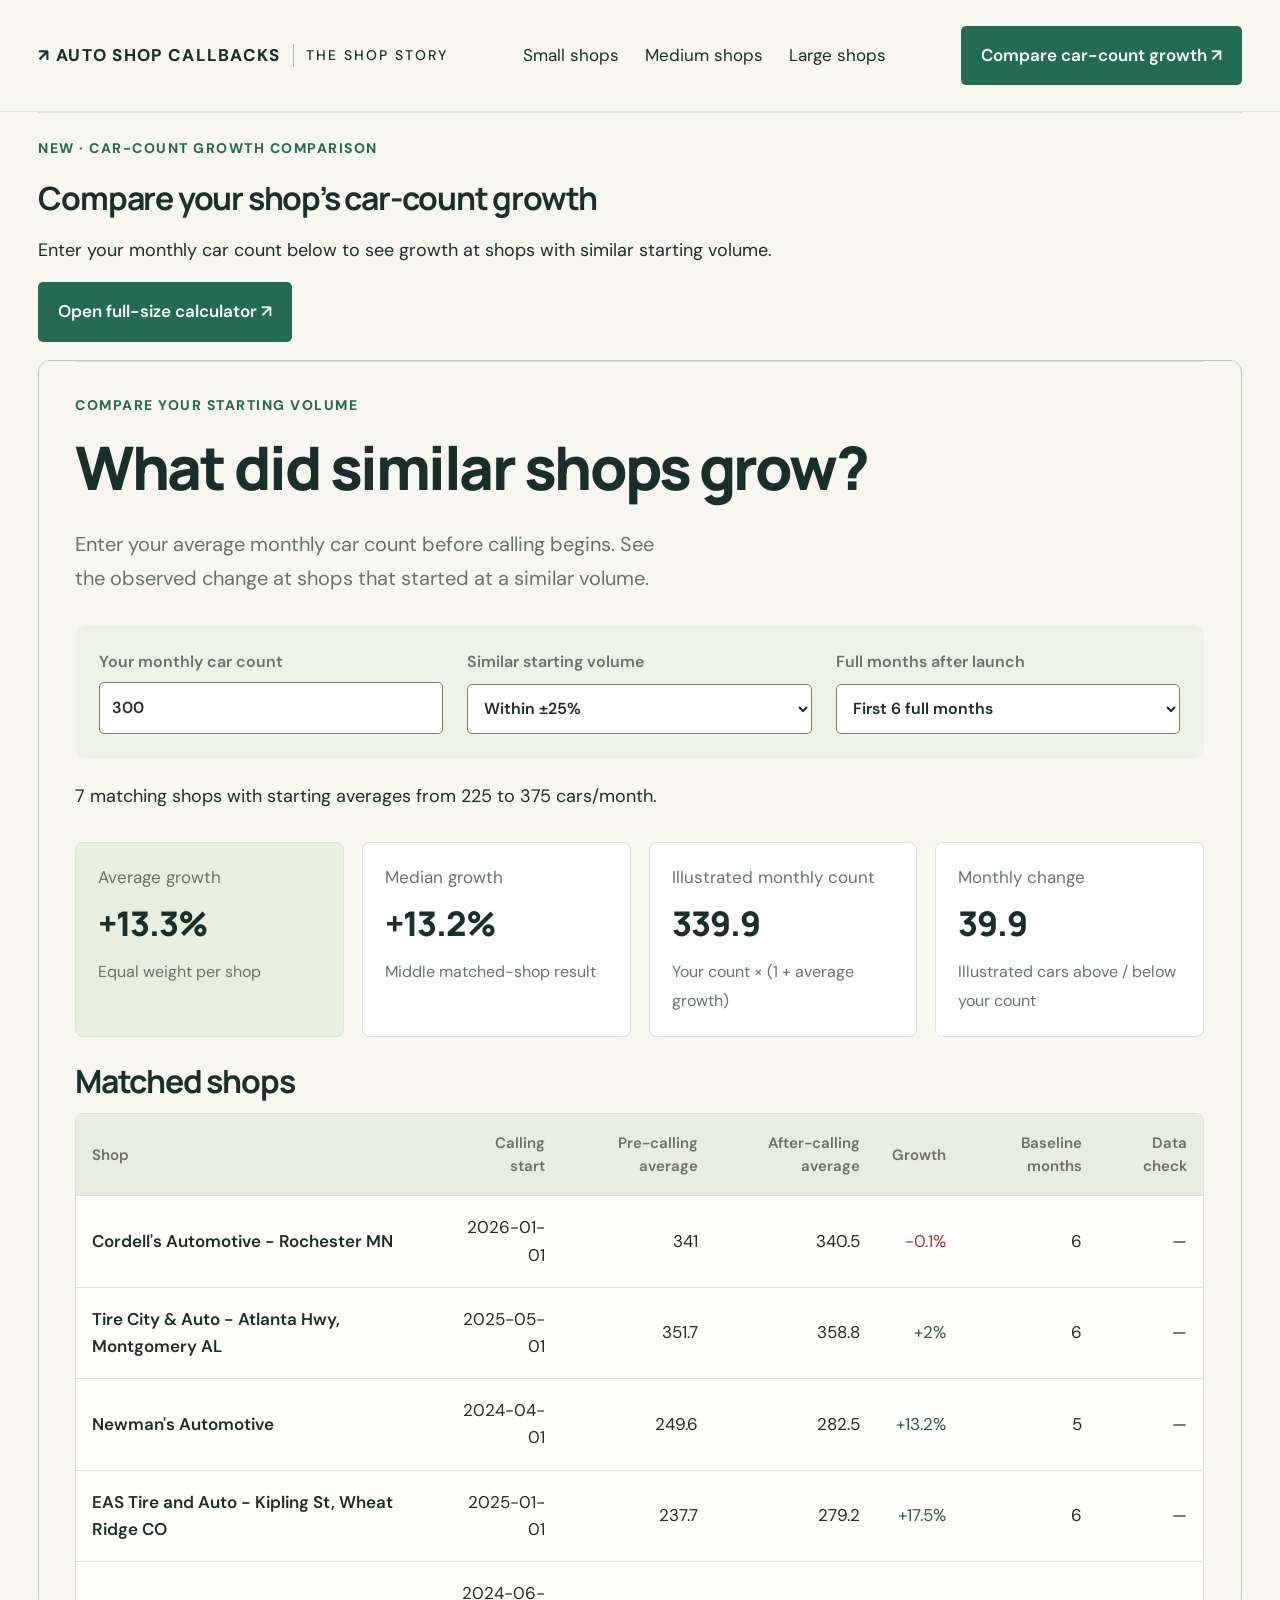
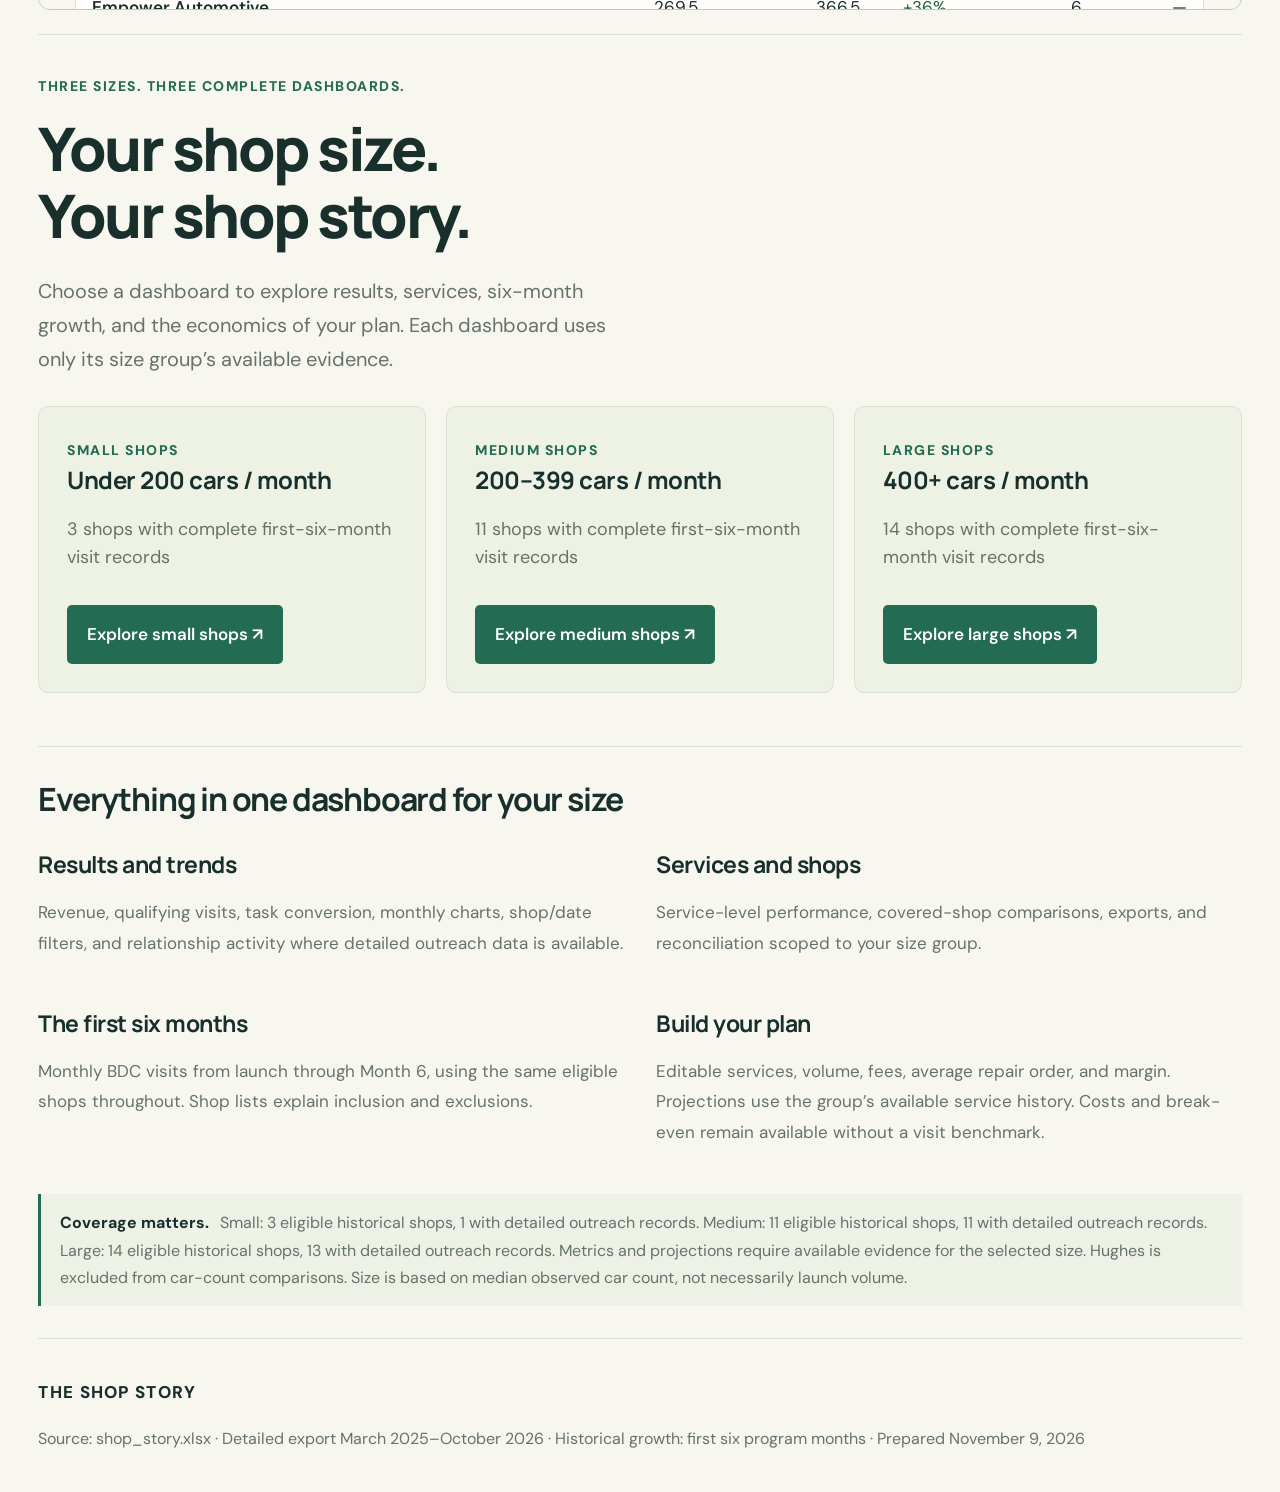
==== commit 23cea643: "Add files via upload" ====
--- a/index.html
+++ b/index.html
@@ -7,7 +7,7 @@
 /* Readable at normal browser zoom; dense tables scroll instead of shrinking. */
 @media screen {
  body{font-size:18px;line-height:1.6}
- header,main{width:100%;max-width:none;padding-left:clamp(12px,1.2vw,28px);padding-right:clamp(12px,1.2vw,28px)}
+ header,main{width:100%;max-width:1280px;padding-left:clamp(18px,3vw,40px);padding-right:clamp(18px,3vw,40px)}
  main{min-width:0}
  section{padding-top:32px;padding-bottom:32px}
  .hero{padding-top:40px;padding-bottom:40px;gap:32px}
@@ -15,8 +15,8 @@
  .brand,nav,.button,button{font-size:17px}
  .brand small,.eyebrow,.source,.badge{font-size:14px}
  .eyebrow{letter-spacing:1.5px}
- h2{font-size:38px}h3{font-size:25px}
- .intro{font-size:21px;max-width:600px}
+ h2{font-size:32px;line-height:1.25}h3{font-size:23px;line-height:1.35}
+ .intro{font-size:20px;max-width:600px}
  .hero-proof>p:not(.eyebrow){font-size:20px}
  .hero-proof small{font-size:16px}
  .hero-proof>div{font-size:19px}
@@ -25,15 +25,18 @@
  input,select{font-size:18px;min-height:48px;padding:11px 13px}
  .filters select{width:340px}
  .metrics{gap:18px}
- .metric{padding:26px}
+ .metric{padding:22px;min-width:0}
  .metric>span{font-size:17px;line-height:1.5}
- .metric strong{font-size:40px;line-height:1.25;margin:14px 0}
+ .metric strong{font-size:34px;line-height:1.25;margin:12px 0}
  .metric small{font-size:16px;line-height:1.6}
  .fine,.evidence-note,.chart-head p,.chart-foot{font-size:16px;line-height:1.7}
  .segments button{font-size:16px;padding:10px 16px;min-height:44px}
  .chart-head{flex-wrap:wrap}
- .chart-label{font-size:18px}.chart-value{font-size:18px}
- #chart svg,#tenure svg{min-width:1000px}
+ .chart-label{font-size:20px;fill:#42564b;font-weight:500}.chart-value{font-size:21px;font-weight:700}
+ #chart svg{width:100%;min-width:760px;max-width:960px;margin:0 auto}
+ #chart{margin:18px 0 12px;overflow-x:auto}
+ #tenure{min-width:0}
+ .chart-panel{padding:24px;margin:20px 0}
  .chart-foot{flex-wrap:wrap;gap:12px}
  .dark p:not(.eyebrow){font-size:18px}
  .dark .fine{font-size:16px!important}
@@ -68,7 +71,7 @@
  .audit-grid strong{font-size:30px}
  .audit-grid span,footer p,footer a,footer>small{font-size:16px}
 }
-@media screen and (max-width:1390px){
+@media screen and (max-width:1100px){
  .plan-layout{grid-template-columns:1fr}
  .plan-summary{max-width:none}
  .calculator-inputs{grid-template-columns:repeat(4,minmax(0,1fr))}
@@ -97,4 +100,168 @@
 }
 @media print{body{font-size:12px;background:white}header nav,header button,.filters button,.segments,section button{display:none!important}main{padding:0 20px}.hero{padding:30px 0;gap:25px}h1{font-size:34px}.hero-proof,.dark,.plan-summary{print-color-adjust:exact;-webkit-print-color-adjust:exact}.hero-proof>strong{font-size:38px}section{padding:25px 0}.metrics,.panel,.chart-panel,.plan-summary{break-inside:avoid}.table-wrap{overflow:visible}table{font-size:11px}th{font-size:11px;white-space:normal}th,td{padding:9px 6px}.plan-layout{grid-template-columns:1fr}.method-grid{grid-template-columns:1fr 1fr}footer{padding:20px 0}details:not([open]){display:none}}
 .size-cards{display:grid;grid-template-columns:repeat(3,minmax(0,1fr));gap:20px;margin:25px 0}.size-card{display:block;padding:28px;background:#eef2e5;border:1px solid var(--line);border-radius:10px}.size-card:hover{border-color:var(--green);background:#e7eedc}.size-card p{color:var(--muted);line-height:1.7;font-size:13px}.size-card .button{margin-top:15px}.size-card h3{font-size:22px}.size-hero{padding:55px 0 30px}.size-hero h1{font-size:clamp(36px,5vw,60px)}.size-metrics{grid-template-columns:repeat(3,minmax(0,1fr));margin-top:30px}.size-chart svg{width:100%;min-width:650px;display:block}.size-chart{overflow-x:auto;margin-top:25px}.empty-state{padding:40px;background:#eef2e5;line-height:1.7}.reason{text-align:left;white-space:normal;min-width:250px}nav [aria-current=page]{font-weight:800;color:var(--green);border-bottom:2px solid var(--green)}.filters>span{font-size:12px;color:var(--muted);max-width:430px;line-height:1.7}@media(max-width:800px){.size-cards,.size-metrics{grid-template-columns:1fr}header{flex-wrap:wrap}header nav{flex-wrap:wrap;gap:16px}.size-card{padding:22px}}@media print{.size-hero{padding:20px 0}.size-chart svg{min-width:0}.size-chart{overflow:visible}.size-cards{grid-template-columns:repeat(3,1fr)}.size-card .button{display:none}.size-card{padding:14px}.size-card h3{font-size:16px}}
-</style></head><body><header><a class="brand" href="index.html">↗ AUTO SHOP CALLBACKS <small>THE SHOP STORY</small></a><nav aria-label="Dashboards"><a href="small.html">Small shops</a><a href="medium.html">Medium shops</a><a href="large.html">Large shops</a></nav></header><main><section class="size-hero"><p class="eyebrow">THREE SIZES. THREE COMPLETE DASHBOARDS.</p><h1>Your shop size.<br>Your shop story.</h1><p class="intro">Choose a dashboard to explore results, services, six-month growth, and the economics of your plan. Each dashboard uses only its size group’s available evidence.</p><div class="size-cards"><a class="size-card" href="small.html"><span class="eyebrow">SMALL SHOPS</span><h3>Under 200 cars / month</h3><p>3 shops with complete first-six-month visit records</p><span class="button">Explore small shops ↗</span></a><a class="size-card" href="medium.html"><span class="eyebrow">MEDIUM SHOPS</span><h3>200–399 cars / month</h3><p>11 shops with complete first-six-month visit records</p><span class="button">Explore medium shops ↗</span></a><a class="size-card" href="large.html"><span class="eyebrow">LARGE SHOPS</span><h3>400+ cars / month</h3><p>14 shops with complete first-six-month visit records</p><span class="button">Explore large shops ↗</span></a></div></section><section><h2>Everything in one dashboard for your size</h2><div class="method-grid"><article><h3>Results and trends</h3><p>Revenue, qualifying visits, task conversion, monthly charts, shop/date filters, and relationship activity where detailed outreach data is available.</p></article><article><h3>Services and shops</h3><p>Service-level performance, covered-shop comparisons, exports, and reconciliation scoped to your size group.</p></article><article><h3>The first six months</h3><p>Monthly BDC visits from launch through Month 6, using the same eligible shops throughout. Shop lists explain inclusion and exclusions.</p></article><article><h3>Build your plan</h3><p>Editable services, volume, fees, average repair order, and margin. Projections use the group’s available service history. Costs and break-even remain available without a visit benchmark.</p></article></div><div class="evidence-note"><b>Coverage matters.</b> Small: 3 eligible historical shops, 1 with detailed outreach records. Medium: 11 eligible historical shops, 11 with detailed outreach records. Large: 14 eligible historical shops, 13 with detailed outreach records. Metrics and projections require available evidence for the selected size. Hughes is excluded from car-count comparisons. Size is based on median observed car count, not necessarily launch volume.</div></section><footer><span class="brand">THE SHOP STORY</span><small>Source: shop_story.xlsx · Detailed export March 2025–October 2026 · Historical growth: first six program months · Prepared November 9, 2026</small></footer></main></body></html>+.size-chart{padding-bottom:8px}
+@media screen{
+ .size-chart svg{width:100%;min-width:720px;max-width:840px;margin:0 auto}
+ .size-card p{font-size:18px;line-height:1.6}
+ .size-card h3{font-size:24px}
+ .filters>span{font-size:16px}
+ .size-hero{padding:40px 0 28px}
+}
+</style></head><body><header><a class="brand" href="index.html">↗ AUTO SHOP CALLBACKS <small>THE SHOP STORY</small></a><nav aria-label="Dashboards"><a href="small.html">Small shops</a><a href="medium.html">Medium shops</a><a href="large.html">Large shops</a></nav><a class="button growth-link" href="growth.html">Compare car-count growth ↗</a></header><main><section id="car-count-growth" style="padding:24px 0"><p class="eyebrow">NEW · CAR-COUNT GROWTH COMPARISON</p><h2>Compare your shop’s car-count growth</h2><p>Enter your monthly car count below to see growth at shops with similar starting volume.</p><p><a class="button" href="growth.html">Open full-size calculator ↗</a></p><iframe title="Interactive car-count growth calculator" srcdoc="<!doctype html><html lang=&quot;en&quot;><head><meta charset=&quot;utf-8&quot;><meta name=&quot;viewport&quot; content=&quot;width=device-width,initial-scale=1&quot;><title>Car-count growth | The Shop Story</title><style>@import url('https://fonts.googleapis.com/css2?family=DM+Sans:wght@400;500;600;700&amp;family=Manrope:wght@400;500;600;700;800&amp;display=swap');
+:root{--ink:#182f2b;--green:#246b53;--lime:#d8f39b;--cream:#f7f6ef;--line:#dce1d7;--muted:#66736a}*{box-sizing:border-box}html{scroll-behavior:smooth;scroll-padding-top:25px}body{margin:0;background:var(--cream);color:var(--ink);font:15px 'DM Sans',Arial,sans-serif}button,input,select{font:inherit}button,a,input,select{outline-offset:4px}button{cursor:pointer}a{color:inherit;text-decoration:none}header{max-width:1440px;padding:26px 5%;margin:auto;display:flex;align-items:center;justify-content:space-between;border-bottom:1px solid var(--line);gap:25px}.brand{font-size:13px;font-weight:800;letter-spacing:1.3px;display:flex;gap:12px;align-items:center}.brand small{display:block;font-size:10px;font-weight:500;letter-spacing:2px;border-left:1px solid #a8b7a6;padding-left:12px}.mark{font-size:26px;color:var(--green)}nav{display:flex;gap:26px;font-size:13px}button{background:transparent;border:1px solid #b7c5b7;border-radius:6px;padding:10px 15px;color:var(--ink)}button:hover{background:#e9eddf}main{max-width:1440px;margin:auto;padding:0 5%}.hero{display:grid;grid-template-columns:1.3fr 1fr;gap:7%;padding:75px 0 70px;align-items:center}.eyebrow{font-size:10px;font-weight:800;letter-spacing:2px;color:var(--green);margin:0 0 18px}h1,h2,h3{font-family:'Manrope',Arial,sans-serif}h1{font-size:clamp(38px,4.2vw,62px);line-height:1.12;letter-spacing:-2.5px;margin:0 0 25px;font-weight:800}h2{font-size:32px;letter-spacing:-1.2px;margin:0 0 12px}h3{font-size:19px;letter-spacing:-.5px;margin:0 0 12px}.intro{font-size:17px;line-height:1.7;color:var(--muted);max-width:480px;margin:0 0 30px}.button{background:var(--green);color:white;border:0;padding:16px 20px;display:inline-flex;justify-content:space-between;gap:24px;font-size:13px;font-weight:600;border-radius:5px}.button:hover{background:#185441}.hero-proof{background:var(--ink);border-radius:12px;padding:38px;color:white;position:relative;overflow:hidden}.hero-proof:after{content:'↗';position:absolute;right:15px;top:-20px;font-size:175px;color:#ffffff08}.hero-proof .eyebrow{color:var(--lime)}.hero-proof>strong{font-family:Manrope,Arial;font-size:clamp(35px,4.1vw,57px);letter-spacing:-2px}.hero-proof>p:not(.eyebrow){font-size:16px;color:#dce5d7}.hero-proof>div{padding:20px 0;margin:25px 0 20px;border-top:1px solid #43564e;border-bottom:1px solid #43564e;display:flex;flex-direction:column;gap:13px}.hero-proof small{font-size:11px;line-height:1.7;color:#b4c3b3}section{padding:45px 0;border-top:1px solid var(--line)}section.hero{border:0}.section-head{display:flex;justify-content:space-between;align-items:center;gap:20px;margin-bottom:25px}.section-head p:not(.eyebrow){color:var(--muted)}.source,.badge{font-size:10px;letter-spacing:1.4px;background:#e8ecdf;padding:9px 13px;border-radius:4px;white-space:nowrap}.filters{display:flex;align-items:end;gap:14px;margin:20px 0 10px;padding:18px;background:#eceedf;border-radius:8px}label{display:flex;flex-direction:column;gap:7px;font-size:11px;font-weight:600;color:var(--muted)}input,select{background:#fffef8;color:var(--ink);border:1px solid #ccd5c7;padding:10px;border-radius:4px;max-width:100%}.filters select{width:270px}.filters>span{font-size:11px;margin-left:auto;align-self:center}#filterError{color:#a33b2a}.metrics{display:grid;grid-template-columns:repeat(4,1fr);gap:13px;margin:20px 0}.metric{background:white;border:1px solid var(--line);padding:22px;border-radius:8px}.metric>span{font-size:11px;color:var(--muted);display:block}.metric strong{display:block;font:800 32px Manrope,Arial;letter-spacing:-1px;margin:10px 0}.metric small{font-size:10px;line-height:1.5;color:var(--muted)}.metric:first-child{background:#e8efdf}.chart-panel,.panel{border:1px solid var(--line);border-radius:10px;background:#fffefa;padding:26px;margin:22px 0}.chart-head{display:flex;justify-content:space-between;gap:20px;align-items:start}.chart-head p{font-size:12px;color:var(--muted);line-height:1.5}.segments{display:flex;padding:3px;background:#eef0e7;border-radius:5px}.segments button{border:0;padding:8px 13px;font-size:11px}.segments .active{background:var(--green);color:white}.chart-foot{font-size:11px;color:var(--muted);display:flex;justify-content:space-between;border-top:1px solid var(--line);padding-top:15px}svg{width:100%;display:block;height:auto}.chart-bar{fill:var(--green)}.chart-bar:hover{fill:#83a856}.chart-label{font-size:11px;fill:var(--muted)}.chart-value{font-size:10px;fill:var(--ink)}.two-col{display:grid;grid-template-columns:1fr 1fr;gap:20px}.two-col .panel{margin:0}.dark{background:var(--ink);color:white;border-color:var(--ink)}.dark .eyebrow{color:var(--lime)}.dark p:not(.eyebrow){font-size:14px;line-height:1.8;color:#ccd7c9}.dark .fine{font-size:11px!important}.relationship-stats{display:flex;gap:40px;border-top:1px solid #43564e;border-bottom:1px solid #43564e;padding:18px 0;margin:25px 0}.relationship-stats strong{font-size:29px;color:var(--lime);display:block}.relationship-stats span{font-size:11px}.funnel-row{display:grid;grid-template-columns:1fr auto;gap:10px;align-items:center;margin:20px 0;font-size:12px}.funnel-row .track{grid-column:1/-1;height:9px;background:#edf0e4;border-radius:5px}.track i{display:block;height:100%;background:var(--green);border-radius:5px}.fine{font-size:11px;line-height:1.7;color:var(--muted)}.table-wrap{overflow:auto;border:1px solid var(--line);border-radius:7px}table{width:100%;border-collapse:collapse;background:#fffefa;text-align:right;font-size:12px}th{background:#e9eddf;color:var(--muted);font-size:10px;font-weight:600;white-space:nowrap}th,td{padding:15px 13px;border-bottom:1px solid var(--line)}th:first-child,td:first-child{text-align:left}td:first-child{font-weight:600}tbody tr:hover{background:#f0f3e8}.sum{background:#e8efdf;font-weight:800}details{margin:25px 0;border-top:1px solid var(--line);border-bottom:1px solid var(--line);padding:20px 0}summary{cursor:pointer;font-size:14px;font-weight:600;list-style:none}summary span{float:right}details[open] summary{margin-bottom:20px}.plan-section{margin-top:20px}.plan-layout{display:grid;grid-template-columns:1.7fr 1fr;gap:28px}.calculator-inputs{display:grid;grid-template-columns:repeat(4,1fr);gap:12px;margin:0 0 25px}.calculator-inputs input{width:100%}.plan-table td{padding:16px 10px}.plan-table label{flex-direction:row;align-items:center;gap:10px;color:var(--ink);font-size:12px}.plan-table input[type=number]{width:95px;font-size:12px;padding:8px}.plan-table input[type=checkbox]{accent-color:var(--green);width:16px;height:16px}.plan-summary{background:var(--ink);color:white;padding:30px;border-radius:10px}.plan-summary .eyebrow{color:var(--lime)}.price-line{display:flex;justify-content:space-between;gap:15px;font-size:12px;padding:12px 0;border-bottom:1px solid #42574c}.total-price{margin:25px 0}.total-price span{font-size:12px;display:block;color:#cad5c7}.total-price strong{font:800 46px Manrope,Arial;letter-spacing:-1.5px}.scenario-stats{display:grid;grid-template-columns:1fr 1fr;gap:20px;margin:25px 0}.scenario-stats strong{font-size:26px;display:block;color:var(--lime)}.scenario-stats span{font-size:10px;color:#c1d0be}.break-even{display:flex;align-items:center;gap:15px;background:#2c473c;padding:17px;border-radius:6px;margin:20px 0}.break-even b{font-size:28px;color:var(--lime)}.break-even span{font-size:11px;line-height:1.6}#sixMonth{font-size:12px;line-height:1.6}.plan-summary .fine{color:#b7c9b3;font-size:10px}.plan-summary .button{width:100%;margin-top:15px;background:var(--lime);color:var(--ink)}.method-grid{display:grid;grid-template-columns:repeat(4,1fr);gap:27px;margin:30px 0}.method-grid article>b{font-size:12px;color:var(--green);border:1px solid #bbcbb4;border-radius:50%;width:34px;height:34px;display:inline-flex;align-items:center;justify-content:center;margin-bottom:18px}.method-grid h3{font-size:15px}.method-grid p{font-size:12px;line-height:1.8;color:var(--muted)}.audit-grid{display:grid;grid-template-columns:repeat(4,1fr);gap:18px}.audit-grid strong{display:block;font-size:22px;margin-bottom:5px}.audit-grid span{font-size:11px;color:var(--muted)}footer{padding:40px 0;display:flex;gap:20px;align-items:center;flex-wrap:wrap;border-top:1px solid var(--line)}footer p{font-size:12px;color:var(--muted)}footer a{margin-left:auto;font-size:12px;font-weight:600}footer>small{width:100%;font-size:10px;color:var(--muted)}
+.evidence-note{padding:15px 19px;border-left:3px solid var(--green);background:#eef1e6;font-size:11px;line-height:1.8;color:var(--muted)}.evidence-note b{color:var(--ink);margin-right:7px}#chart,#tenure{overflow-x:auto}
+@media(max-width:1000px){header nav{display:none}.hero{gap:25px}h1{font-size:40px}.hero-proof{padding:25px}.plan-layout{grid-template-columns:1fr}.method-grid{grid-template-columns:1fr 1fr}.filters{flex-wrap:wrap}.metrics{grid-template-columns:1fr 1fr}.calculator-inputs{grid-template-columns:1fr 1fr}}@media(max-width:650px){header{padding:20px 5%}.brand small{display:none}header button{font-size:10px}.hero{grid-template-columns:1fr;padding:40px 0}.hero-proof{margin-top:10px}h1{font-size:39px;letter-spacing:-1.5px}h2{font-size:26px}.section-head{align-items:start;flex-direction:column}.two-col{grid-template-columns:1fr}.chart-head{flex-direction:column}.chart-panel{padding:15px}.filters select{width:100%}.filters>label:first-child{width:100%}.filters>span{width:100%}.metric{padding:17px}.metric strong{font-size:26px}.method-grid,.audit-grid{grid-template-columns:1fr 1fr}.chart-label{font-size:13px}#chart svg,#tenure svg{min-width:650px}.hero-proof>strong{font-size:45px}footer a{margin-left:0}.plan-table input[type=number]{width:80px}nav{display:none}}
+.report-status{font-size:16px;line-height:1.7;padding:14px 18px;background:#e8efdf;border-left:3px solid var(--green);border-radius:4px;color:var(--ink)}
+button:disabled,input:disabled,select:disabled{cursor:default;opacity:.8}
+/* Readable at normal browser zoom; dense tables scroll instead of shrinking. */
+@media screen {
+ body{font-size:18px;line-height:1.6}
+ header,main{width:100%;max-width:1280px;padding-left:clamp(18px,3vw,40px);padding-right:clamp(18px,3vw,40px)}
+ main{min-width:0}
+ section{padding-top:32px;padding-bottom:32px}
+ .hero{padding-top:40px;padding-bottom:40px;gap:32px}
+ header{flex-wrap:wrap;gap:20px}
+ .brand,nav,.button,button{font-size:17px}
+ .brand small,.eyebrow,.source,.badge{font-size:14px}
+ .eyebrow{letter-spacing:1.5px}
+ h2{font-size:32px;line-height:1.25}h3{font-size:23px;line-height:1.35}
+ .intro{font-size:20px;max-width:600px}
+ .hero-proof>p:not(.eyebrow){font-size:20px}
+ .hero-proof small{font-size:16px}
+ .hero-proof>div{font-size:19px}
+ .filters{flex-wrap:wrap;gap:20px}
+ label,.filters>span{font-size:16px}
+ input,select{font-size:18px;min-height:48px;padding:11px 13px}
+ .filters select{width:340px}
+ .metrics{gap:18px}
+ .metric{padding:22px;min-width:0}
+ .metric>span{font-size:17px;line-height:1.5}
+ .metric strong{font-size:34px;line-height:1.25;margin:12px 0}
+ .metric small{font-size:16px;line-height:1.6}
+ .fine,.evidence-note,.chart-head p,.chart-foot{font-size:16px;line-height:1.7}
+ .segments button{font-size:16px;padding:10px 16px;min-height:44px}
+ .chart-head{flex-wrap:wrap}
+ .chart-label{font-size:20px;fill:#42564b;font-weight:500}.chart-value{font-size:21px;font-weight:700}
+ #chart svg{width:100%;min-width:760px;max-width:960px;margin:0 auto}
+ #chart{margin:18px 0 12px;overflow-x:auto}
+ #tenure{min-width:0}
+ .chart-panel{padding:24px;margin:20px 0}
+ .chart-foot{flex-wrap:wrap;gap:12px}
+ .dark p:not(.eyebrow){font-size:18px}
+ .dark .fine{font-size:16px!important}
+ .relationship-stats{flex-wrap:wrap;gap:25px}
+ .relationship-stats strong{font-size:38px}
+ .relationship-stats span,.funnel-row{font-size:17px}
+ .funnel-row .track{height:12px}
+ table{font-size:17px;min-width:1080px;font-variant-numeric:tabular-nums}
+ th{font-size:15px;white-space:normal;line-height:1.5}
+ th,td{padding:18px 16px}
+ summary{font-size:20px}
+ .plan-layout{grid-template-columns:minmax(0,1.65fr) minmax(360px,1fr);gap:30px}
+ .plan-layout>div,.two-col>.panel{min-width:0}
+ .calculator-inputs{grid-template-columns:repeat(2,minmax(0,1fr));gap:20px}
+ .plan-table{min-width:660px}
+ .plan-table td{padding:18px 12px}
+ .plan-table label{font-size:17px;line-height:1.5}
+ .plan-table input[type=number]{font-size:18px;width:110px;min-height:48px}
+ .plan-table input[type=checkbox]{width:22px;height:22px;min-height:22px;flex-shrink:0}
+ .price-line,.total-price span{font-size:17px}
+ .total-price strong{font-size:54px}
+ .scenario-stats{grid-template-columns:repeat(2,minmax(0,1fr))}
+ .scenario-stats strong{font-size:34px}
+ .scenario-stats span{font-size:16px;line-height:1.6;display:block}
+ .break-even b{font-size:36px}
+ .break-even span,#sixMonth,.plan-summary .fine{font-size:16px}
+ .method-grid{grid-template-columns:repeat(2,minmax(0,1fr));gap:32px}
+ .method-grid article>b{font-size:16px;width:42px;height:42px}
+ .method-grid h3{font-size:23px}
+ .method-grid p{font-size:17px}
+ .audit-grid{gap:25px}
+ .audit-grid strong{font-size:30px}
+ .audit-grid span,footer p,footer a,footer>small{font-size:16px}
+}
+@media screen and (max-width:1100px){
+ .plan-layout{grid-template-columns:1fr}
+ .plan-summary{max-width:none}
+ .calculator-inputs{grid-template-columns:repeat(4,minmax(0,1fr))}
+ .two-col{grid-template-columns:1fr}
+ .hero{gap:30px}
+}
+@media screen and (max-width:1000px){
+ .hero{grid-template-columns:1fr}
+ .hero-proof{max-width:none}
+ .metrics{grid-template-columns:repeat(2,minmax(0,1fr))}
+ .calculator-inputs{grid-template-columns:repeat(2,minmax(0,1fr))}
+ .audit-grid{grid-template-columns:repeat(2,minmax(0,1fr))}
+}
+@media screen and (max-width:650px){
+ header button,.brand{font-size:16px}
+ .hero{padding:36px 0}
+ .hero-proof>strong{font-size:42px}
+ h2{font-size:32px}
+ .filters>label:first-child,.filters select{width:100%}
+ .metrics{grid-template-columns:1fr}
+ .metric strong{font-size:38px}
+ .method-grid{grid-template-columns:1fr}
+ .plan-summary,.panel{padding:22px}
+ .scenario-stats strong{font-size:30px}
+ .brand small{display:none}
+}
+@media print{body{font-size:12px;background:white}header nav,header button,.filters button,.segments,section button{display:none!important}main{padding:0 20px}.hero{padding:30px 0;gap:25px}h1{font-size:34px}.hero-proof,.dark,.plan-summary{print-color-adjust:exact;-webkit-print-color-adjust:exact}.hero-proof>strong{font-size:38px}section{padding:25px 0}.metrics,.panel,.chart-panel,.plan-summary{break-inside:avoid}.table-wrap{overflow:visible}table{font-size:11px}th{font-size:11px;white-space:normal}th,td{padding:9px 6px}.plan-layout{grid-template-columns:1fr}.method-grid{grid-template-columns:1fr 1fr}footer{padding:20px 0}details:not([open]){display:none}}
+
+.growth-controls{display:flex;gap:24px;flex-wrap:wrap;background:#eef1e6;padding:24px;border-radius:12px;margin:24px 0}.growth-controls label{display:grid;gap:8px;flex:1;min-width:190px}.growth-controls input,.growth-controls select{padding:12px;border:1px solid #738369;border-radius:5px;font:inherit;width:100%;background:white} .table-wrap{overflow:auto} th,td{white-space:normal}td:first-child{min-width:230px}.negative{color:#9f3434}.positive{color:#226340}.growth-intro{max-width:850px}.growth-intro h1{font-size:clamp(36px,5vw,64px)}.fine{font-size:15px}summary{cursor:pointer;padding:15px 0}.metrics{margin:24px 0}.growth-link{display:inline-block;margin-top:18px}#status{min-height:2em}nav{display:flex!important;flex-wrap:wrap}
+</style></head><body><main><section><div class=&quot;growth-intro&quot;><p class=&quot;eyebrow&quot;>COMPARE YOUR STARTING VOLUME</p><h1>What did similar shops grow?</h1><p class=&quot;intro&quot;>Enter your average monthly car count before calling begins. See the observed change at shops that started at a similar volume.</p></div><div class=&quot;growth-controls&quot;><label for=&quot;cars&quot;>Your monthly car count<input id=&quot;cars&quot; type=&quot;number&quot; min=&quot;1&quot; step=&quot;1&quot; value=&quot;300&quot; inputmode=&quot;numeric&quot;></label><label for=&quot;tolerance&quot;>Similar starting volume<select id=&quot;tolerance&quot;><option value=&quot;15&quot;>Within ±15%</option><option value=&quot;25&quot; selected>Within ±25%</option><option value=&quot;50&quot;>Within ±50%</option></select></label><label for=&quot;horizon&quot;>Full months after launch<select id=&quot;horizon&quot;><option value=&quot;3&quot;>First 3 full months</option><option value=&quot;6&quot; selected>First 6 full months</option></select></label></div><div id=&quot;results&quot; aria-live=&quot;polite&quot; aria-atomic=&quot;true&quot;></div><div id=&quot;tables&quot;></div></section><section><h2>How the comparison works</h2><p>Starting volume is the average of the 5–6 recorded months immediately before each shop’s calling start date. The launch month is skipped. Follow-up is the average of the next 3 or 6 full calendar months, with the same shops included throughout the selected period.</p><p>Each shop’s growth = (follow-up monthly average ÷ starting monthly average − 1) × 100. Average growth gives every matched shop equal weight. The illustration applies that percentage to your entered count; it is an average monthly volume across the selected period, not an end-of-period forecast.</p><p class=&quot;evidence-note&quot;>These are observed before-and-after results. Seasonality and other business changes can affect car counts; the comparison does not isolate the effect of calling or guarantee future results. Small samples and flagged counts need care. No missing month is replaced with zero.</p><details><summary>Source data and exclusions</summary><p>Source: shop_story.xlsx, “12 month car count,” joined by exact shop name to “Shop active dates.” Only completed calendar months before November 10, 2026 are eligible. Hughes is excluded because its reporting was previously identified as unreliable. Other exclusions appear below.</p><div id=&quot;excluded&quot;></div></details></section></main><script>(function(root,factory){if(typeof module==='object'&amp;&amp;module.exports)module.exports=factory();else root.CarGrowth=factory()})(typeof window==='object'?window:this,function(){
+ 'use strict';
+ const idx=m=>{const [y,n]=m.slice(0,7).split('-').map(Number);return y*12+n-1};
+ const mean=a=>a.reduce((x,y)=>x+y,0)/a.length;
+ const median=a=>{a=[...a].sort((x,y)=>x-y);return a.length%2?a[(a.length-1)/2]:(a[a.length/2-1]+a[a.length/2])/2};
+ function prepare(data,horizon=6){
+  const grouped=new Map();for(const r of data.rows){if(!grouped.has(r.shop))grouped.set(r.shop,[]);grouped.get(r.shop).push(r)}
+  const included=[],excluded=[];
+  for(const [shop,rows] of grouped){
+   const launches=data.active.filter(r=>r.shop===shop),launch=launches[0];let reason=null;
+   if(shop==='Hughes Motors Auto Repair')reason='Car counts previously flagged as unreliable';
+   else if(launches.length!==1)reason='Launch date missing or ambiguous';
+   else if(new Set(rows.map(r=>r.month)).size!==rows.length)reason='Duplicate shop-months';
+   if(reason){excluded.push({shop,reason});continue}
+   const start=idx(launch.start),lookup=new Map(rows.map(r=>[idx(r.month),r]));
+   const valid=r=>r&amp;&amp;Number.isInteger(r.cars)&amp;&amp;r.cars>0&amp;&amp;idx(r.month)<idx(data.asOf);
+   const baselineRows=rows.filter(r=>idx(r.month)>=start-6&amp;&amp;idx(r.month)<start);
+   // Require the five immediate pre-launch months; use month -6 too when available.
+   if(!Array.from({length:5},(_,i)=>lookup.get(start-1-i)).every(valid)||!baselineRows.every(valid)){excluded.push({shop,reason:'Needs 5 consecutive valid pre-launch months'});continue}
+   // Omit the launch calendar month to avoid partial launch effects.
+   const follow=Array.from({length:horizon},(_,i)=>lookup.get(start+1+i));
+   if(!follow.every(valid)){excluded.push({shop,reason:'Missing or invalid full follow-up months (needs '+horizon+')'});continue}
+   if(launch.end&amp;&amp;idx(launch.end)<=start+horizon){excluded.push({shop,reason:'Service ended during follow-up'});continue}
+   const baseline=mean(baselineRows.map(r=>r.cars)),post=mean(follow.map(r=>r.cars));
+   included.push({shop,start:launch.start,baseline,post,growth:post/baseline-1,baselineMonths:baselineRows.length,series:follow.map(r=>r.cars)});
+  }
+  return {included,excluded};
+ }
+ function compare(data,cars,tolerance=25,horizon=6){
+  const prepared=prepare(data,horizon);
+  if(!Number.isInteger(cars)||cars<=0||!Number.isFinite(tolerance)||tolerance<0||tolerance>100)return {...prepared,matches:[],average:null,median:null,projection:null};
+  const matches=prepared.included.filter(s=>s.baseline>=cars*(1-tolerance/100)&amp;&amp;s.baseline<=cars*(1+tolerance/100));
+  const average=matches.length?mean(matches.map(s=>s.growth)):null;
+  return {...prepared,matches,average,median:matches.length?median(matches.map(s=>s.growth)):null,projection:average===null?null:cars*(1+average)};
+ }
+ return {idx,mean,prepare,compare};
+});
+</script><script>window.GROWTH_DATA={&quot;source&quot;:&quot;shop_story.xlsx / 12 month car count + Shop active dates&quot;,&quot;asOf&quot;:&quot;2026-11-10&quot;,&quot;active&quot;:[{&quot;shop&quot;:&quot;Adams Automotive - Houston TX&quot;,&quot;start&quot;:&quot;2023-02-01&quot;,&quot;end&quot;:null},{&quot;shop&quot;:&quot;Adams Automotive - Cypress TX&quot;,&quot;start&quot;:&quot;2023-09-01&quot;,&quot;end&quot;:null},{&quot;shop&quot;:&quot;Adams Automotive - Woodlands TX&quot;,&quot;start&quot;:&quot;2023-11-01&quot;,&quot;end&quot;:null},{&quot;shop&quot;:&quot;Allstate&quot;,&quot;start&quot;:&quot;2024-06-01&quot;,&quot;end&quot;:&quot;2025-02-01&quot;},{&quot;shop&quot;:&quot;Art of Maintenance&quot;,&quot;start&quot;:&quot;2025-02-01&quot;,&quot;end&quot;:null},{&quot;shop&quot;:&quot;Auto Experts of Colleyville&quot;,&quot;start&quot;:&quot;2025-01-01&quot;,&quot;end&quot;:null},{&quot;shop&quot;:&quot;Bartel's Auto Clinic - Carol Stream IL&quot;,&quot;start&quot;:&quot;2024-08-01&quot;,&quot;end&quot;:null},{&quot;shop&quot;:&quot;Bartel's Auto Clinic - Oswego IL&quot;,&quot;start&quot;:&quot;2024-08-01&quot;,&quot;end&quot;:null},{&quot;shop&quot;:&quot;Bartel's Auto Clinic - Plainfield IL&quot;,&quot;start&quot;:&quot;2024-08-01&quot;,&quot;end&quot;:null},{&quot;shop&quot;:&quot;Cordell's Automotive - Holmen WI&quot;,&quot;start&quot;:&quot;2024-09-01&quot;,&quot;end&quot;:null},{&quot;shop&quot;:&quot;Cordell's Automotive - La Crosse WI&quot;,&quot;start&quot;:&quot;2024-10-01&quot;,&quot;end&quot;:null},{&quot;shop&quot;:&quot;Cordell's Automotive - Rochester MN&quot;,&quot;start&quot;:&quot;2026-01-01&quot;,&quot;end&quot;:null},{&quot;shop&quot;:&quot;Cordell's Automotive - Tomah WI&quot;,&quot;start&quot;:&quot;2026-03-01&quot;,&quot;end&quot;:null},{&quot;shop&quot;:&quot;DeBoer's Auto&quot;,&quot;start&quot;:&quot;2026-04-01&quot;,&quot;end&quot;:null},{&quot;shop&quot;:&quot;EAS Tire and Auto - Kipling St, Wheat Ridge CO&quot;,&quot;start&quot;:&quot;2025-01-01&quot;,&quot;end&quot;:null},{&quot;shop&quot;:&quot;Empower Automotive&quot;,&quot;start&quot;:&quot;2024-06-01&quot;,&quot;end&quot;:null},{&quot;shop&quot;:&quot;Green &amp; White Automotive&quot;,&quot;start&quot;:&quot;2024-06-01&quot;,&quot;end&quot;:null},{&quot;shop&quot;:&quot;Hughes Motors Auto Repair&quot;,&quot;start&quot;:&quot;2024-06-01&quot;,&quot;end&quot;:null},{&quot;shop&quot;:&quot;J.J.'s Auto Service Center&quot;,&quot;start&quot;:&quot;2024-06-01&quot;,&quot;end&quot;:null},{&quot;shop&quot;:&quot;JB Auto Care&quot;,&quot;start&quot;:&quot;2023-09-01&quot;,&quot;end&quot;:null},{&quot;shop&quot;:&quot;Mike's Automotive&quot;,&quot;start&quot;:&quot;2026-09-01&quot;,&quot;end&quot;:null},{&quot;shop&quot;:&quot;Newman's Automotive&quot;,&quot;start&quot;:&quot;2024-04-01&quot;,&quot;end&quot;:null},{&quot;shop&quot;:&quot;NOW Auto Care - Cypress TX&quot;,&quot;start&quot;:&quot;2023-08-01&quot;,&quot;end&quot;:null},{&quot;shop&quot;:&quot;NOW Auto Care - Sienna TX&quot;,&quot;start&quot;:&quot;2024-02-01&quot;,&quot;end&quot;:null},{&quot;shop&quot;:&quot;Pleasant Car Care - Newton MA&quot;,&quot;start&quot;:&quot;2024-01-01&quot;,&quot;end&quot;:null},{&quot;shop&quot;:&quot;Pleasant Car Care - Watertown MA&quot;,&quot;start&quot;:&quot;2024-01-01&quot;,&quot;end&quot;:null},{&quot;shop&quot;:&quot;Premier Tire &amp; Auto Service - Cleveland TN&quot;,&quot;start&quot;:&quot;2025-04-01&quot;,&quot;end&quot;:null},{&quot;shop&quot;:&quot;Premier Tire &amp; Auto Service - Ooltewah TN&quot;,&quot;start&quot;:&quot;2025-03-01&quot;,&quot;end&quot;:null},{&quot;shop&quot;:&quot;RMS Auto Care&quot;,&quot;start&quot;:&quot;2024-04-01&quot;,&quot;end&quot;:null},{&quot;shop&quot;:&quot;Tire City &amp; Auto - Atlanta Hwy, Montgomery AL&quot;,&quot;start&quot;:&quot;2025-05-01&quot;,&quot;end&quot;:null},{&quot;shop&quot;:&quot;Auto Dynamic Services&quot;,&quot;start&quot;:&quot;2025-09-01&quot;,&quot;end&quot;:&quot;2026-05-01&quot;},{&quot;shop&quot;:&quot;Barsh&quot;,&quot;start&quot;:&quot;2024-09-01&quot;,&quot;end&quot;:&quot;2024-12-01&quot;},{&quot;shop&quot;:&quot;Butler&quot;,&quot;start&quot;:&quot;2024-09-01&quot;,&quot;end&quot;:&quot;2026-01-01&quot;},{&quot;shop&quot;:&quot;Carfix&quot;,&quot;start&quot;:&quot;2025-02-01&quot;,&quot;end&quot;:&quot;2025-02-01&quot;},{&quot;shop&quot;:&quot;Chapel Hill Tire - Carrboro NC&quot;,&quot;start&quot;:&quot;2026-04-01&quot;,&quot;end&quot;:&quot;2026-06-01&quot;},{&quot;shop&quot;:&quot;German High Tech&quot;,&quot;start&quot;:&quot;2024-06-01&quot;,&quot;end&quot;:&quot;2024-11-01&quot;},{&quot;shop&quot;:&quot;MIDAS - Franklin MA&quot;,&quot;start&quot;:&quot;2026-02-01&quot;,&quot;end&quot;:&quot;2026-06-01&quot;},{&quot;shop&quot;:&quot;MIDAS - Warwick RI&quot;,&quot;start&quot;:&quot;2026-02-01&quot;,&quot;end&quot;:&quot;2026-06-01&quot;},{&quot;shop&quot;:&quot;Redwood General Tire&quot;,&quot;start&quot;:&quot;2025-04-01&quot;,&quot;end&quot;:&quot;2026-05-01&quot;},{&quot;shop&quot;:&quot;Roggi's Hartford CT&quot;,&quot;start&quot;:&quot;2025-12-01&quot;,&quot;end&quot;:&quot;2026-06-01&quot;},{&quot;shop&quot;:&quot;Ryans-Buford&quot;,&quot;start&quot;:&quot;2024-09-01&quot;,&quot;end&quot;:&quot;2026-02-01&quot;},{&quot;shop&quot;:&quot;Ryans-Cumming&quot;,&quot;start&quot;:&quot;2025-01-01&quot;,&quot;end&quot;:&quot;2026-01-01&quot;},{&quot;shop&quot;:&quot;Safe Auto Repair&quot;,&quot;start&quot;:&quot;2024-10-01&quot;,&quot;end&quot;:&quot;2025-01-01&quot;},{&quot;shop&quot;:&quot;Scotts&quot;,&quot;start&quot;:&quot;2024-04-01&quot;,&quot;end&quot;:&quot;2026-01-01&quot;},{&quot;shop&quot;:&quot;Sonnys&quot;,&quot;start&quot;:&quot;2025-11-01&quot;,&quot;end&quot;:&quot;2026-01-01&quot;},{&quot;shop&quot;:&quot;Trinity&quot;,&quot;start&quot;:&quot;2024-09-01&quot;,&quot;end&quot;:&quot;2026-01-01&quot;},{&quot;shop&quot;:&quot;True-Decatur&quot;,&quot;start&quot;:&quot;2025-11-01&quot;,&quot;end&quot;:&quot;2025-12-01&quot;},{&quot;shop&quot;:&quot;True-Lawrenceville&quot;,&quot;start&quot;:&quot;2025-11-01&quot;,&quot;end&quot;:&quot;2025-12-01&quot;},{&quot;shop&quot;:&quot;True-Marietta&quot;,&quot;start&quot;:&quot;2025-11-01&quot;,&quot;end&quot;:&quot;2025-12-01&quot;},{&quot;shop&quot;:&quot;True-Sandy Springs&quot;,&quot;start&quot;:&quot;2025-11-01&quot;,&quot;end&quot;:&quot;2025-12-01&quot;},{&quot;shop&quot;:&quot;WDR&quot;,&quot;start&quot;:&quot;2024-09-01&quot;,&quot;end&quot;:&quot;2025-01-01&quot;},{&quot;shop&quot;:&quot;Auto Excel&quot;,&quot;start&quot;:&quot;2025-12-01&quot;,&quot;end&quot;:&quot;2025-12-01&quot;}],&quot;rows&quot;:[{&quot;shop&quot;:&quot;Cordell's Automotive - Tomah WI&quot;,&quot;cars&quot;:224,&quot;month&quot;:&quot;2025-09&quot;},{&quot;shop&quot;:&quot;Cordell's Automotive - Tomah WI&quot;,&quot;cars&quot;:289,&quot;month&quot;:&quot;2025-10&quot;},{&quot;shop&quot;:&quot;Cordell's Automotive - Tomah WI&quot;,&quot;cars&quot;:295,&quot;month&quot;:&quot;2025-11&quot;},{&quot;shop&quot;:&quot;Cordell's Automotive - Tomah WI&quot;,&quot;cars&quot;:270,&quot;month&quot;:&quot;2025-12&quot;},{&quot;shop&quot;:&quot;Cordell's Automotive - Tomah WI&quot;,&quot;cars&quot;:248,&quot;month&quot;:&quot;2026-01&quot;},{&quot;shop&quot;:&quot;Cordell's Automotive - Tomah WI&quot;,&quot;cars&quot;:268,&quot;month&quot;:&quot;2026-02&quot;},{&quot;shop&quot;:&quot;Cordell's Automotive - Tomah WI&quot;,&quot;cars&quot;:240,&quot;month&quot;:&quot;2026-03&quot;},{&quot;shop&quot;:&quot;Cordell's Automotive - Tomah WI&quot;,&quot;cars&quot;:255,&quot;month&quot;:&quot;2026-04&quot;},{&quot;shop&quot;:&quot;Cordell's Automotive - Tomah WI&quot;,&quot;cars&quot;:268,&quot;month&quot;:&quot;2026-05&quot;},{&quot;shop&quot;:&quot;Cordell's Automotive - Tomah WI&quot;,&quot;cars&quot;:294,&quot;month&quot;:&quot;2026-06&quot;},{&quot;shop&quot;:&quot;Cordell's Automotive - Tomah WI&quot;,&quot;cars&quot;:351,&quot;month&quot;:&quot;2026-07&quot;},{&quot;shop&quot;:&quot;Cordell's Automotive - Tomah WI&quot;,&quot;cars&quot;:286,&quot;month&quot;:&quot;2026-08&quot;},{&quot;shop&quot;:&quot;Cordell's Automotive - Rochester MN&quot;,&quot;cars&quot;:342,&quot;month&quot;:&quot;2025-07&quot;},{&quot;shop&quot;:&quot;Cordell's Automotive - Rochester MN&quot;,&quot;cars&quot;:312,&quot;month&quot;:&quot;2025-08&quot;},{&quot;shop&quot;:&quot;Cordell's Automotive - Rochester MN&quot;,&quot;cars&quot;:316,&quot;month&quot;:&quot;2025-09&quot;},{&quot;shop&quot;:&quot;Cordell's Automotive - Rochester MN&quot;,&quot;cars&quot;:377,&quot;month&quot;:&quot;2025-10&quot;},{&quot;shop&quot;:&quot;Cordell's Automotive - Rochester MN&quot;,&quot;cars&quot;:335,&quot;month&quot;:&quot;2025-11&quot;},{&quot;shop&quot;:&quot;Cordell's Automotive - Rochester MN&quot;,&quot;cars&quot;:364,&quot;month&quot;:&quot;2025-12&quot;},{&quot;shop&quot;:&quot;Cordell's Automotive - Rochester MN&quot;,&quot;cars&quot;:330,&quot;month&quot;:&quot;2026-01&quot;},{&quot;shop&quot;:&quot;Cordell's Automotive - Rochester MN&quot;,&quot;cars&quot;:294,&quot;month&quot;:&quot;2026-02&quot;},{&quot;shop&quot;:&quot;Cordell's Automotive - Rochester MN&quot;,&quot;cars&quot;:326,&quot;month&quot;:&quot;2026-03&quot;},{&quot;shop&quot;:&quot;Cordell's Automotive - Rochester MN&quot;,&quot;cars&quot;:337,&quot;month&quot;:&quot;2026-04&quot;},{&quot;shop&quot;:&quot;Cordell's Automotive - Rochester MN&quot;,&quot;cars&quot;:335,&quot;month&quot;:&quot;2026-05&quot;},{&quot;shop&quot;:&quot;Cordell's Automotive - Rochester MN&quot;,&quot;cars&quot;:383,&quot;month&quot;:&quot;2026-06&quot;},{&quot;shop&quot;:&quot;Cordell's Automotive - Rochester MN&quot;,&quot;cars&quot;:368,&quot;month&quot;:&quot;2026-07&quot;},{&quot;shop&quot;:&quot;DeBoer's Auto&quot;,&quot;cars&quot;:387,&quot;month&quot;:&quot;2025-10&quot;},{&quot;shop&quot;:&quot;DeBoer's Auto&quot;,&quot;cars&quot;:299,&quot;month&quot;:&quot;2025-11&quot;},{&quot;shop&quot;:&quot;DeBoer's Auto&quot;,&quot;cars&quot;:307,&quot;month&quot;:&quot;2025-12&quot;},{&quot;shop&quot;:&quot;DeBoer's Auto&quot;,&quot;cars&quot;:325,&quot;month&quot;:&quot;2026-01&quot;},{&quot;shop&quot;:&quot;DeBoer's Auto&quot;,&quot;cars&quot;:262,&quot;month&quot;:&quot;2026-02&quot;},{&quot;shop&quot;:&quot;DeBoer's Auto&quot;,&quot;cars&quot;:363,&quot;month&quot;:&quot;2026-03&quot;},{&quot;shop&quot;:&quot;DeBoer's Auto&quot;,&quot;cars&quot;:371,&quot;month&quot;:&quot;2026-04&quot;},{&quot;shop&quot;:&quot;DeBoer's Auto&quot;,&quot;cars&quot;:348,&quot;month&quot;:&quot;2026-05&quot;},{&quot;shop&quot;:&quot;DeBoer's Auto&quot;,&quot;cars&quot;:403,&quot;month&quot;:&quot;2026-06&quot;},{&quot;shop&quot;:&quot;DeBoer's Auto&quot;,&quot;cars&quot;:382,&quot;month&quot;:&quot;2026-07&quot;},{&quot;shop&quot;:&quot;DeBoer's Auto&quot;,&quot;cars&quot;:356,&quot;month&quot;:&quot;2026-08&quot;},{&quot;shop&quot;:&quot;DeBoer's Auto&quot;,&quot;cars&quot;:286,&quot;month&quot;:&quot;2026-09&quot;},{&quot;shop&quot;:&quot;Tire City &amp; Auto - Atlanta Hwy, Montgomery AL&quot;,&quot;cars&quot;:340,&quot;month&quot;:&quot;2024-11&quot;},{&quot;shop&quot;:&quot;Tire City &amp; Auto - Atlanta Hwy, Montgomery AL&quot;,&quot;cars&quot;:323,&quot;month&quot;:&quot;2024-12&quot;},{&quot;shop&quot;:&quot;Tire City &amp; Auto - Atlanta Hwy, Montgomery AL&quot;,&quot;cars&quot;:301,&quot;month&quot;:&quot;2025-01&quot;},{&quot;shop&quot;:&quot;Tire City &amp; Auto - Atlanta Hwy, Montgomery AL&quot;,&quot;cars&quot;:365,&quot;month&quot;:&quot;2025-02&quot;},{&quot;shop&quot;:&quot;Tire City &amp; Auto - Atlanta Hwy, Montgomery AL&quot;,&quot;cars&quot;:400,&quot;month&quot;:&quot;2025-03&quot;},{&quot;shop&quot;:&quot;Tire City &amp; Auto - Atlanta Hwy, Montgomery AL&quot;,&quot;cars&quot;:381,&quot;month&quot;:&quot;2025-04&quot;},{&quot;shop&quot;:&quot;Tire City &amp; Auto - Atlanta Hwy, Montgomery AL&quot;,&quot;cars&quot;:388,&quot;month&quot;:&quot;2025-05&quot;},{&quot;shop&quot;:&quot;Tire City &amp; Auto - Atlanta Hwy, Montgomery AL&quot;,&quot;cars&quot;:373,&quot;month&quot;:&quot;2025-06&quot;},{&quot;shop&quot;:&quot;Tire City &amp; Auto - Atlanta Hwy, Montgomery AL&quot;,&quot;cars&quot;:391,&quot;month&quot;:&quot;2025-07&quot;},{&quot;shop&quot;:&quot;Tire City &amp; Auto - Atlanta Hwy, Montgomery AL&quot;,&quot;cars&quot;:325,&quot;month&quot;:&quot;2025-08&quot;},{&quot;shop&quot;:&quot;Tire City &amp; Auto - Atlanta Hwy, Montgomery AL&quot;,&quot;cars&quot;:343,&quot;month&quot;:&quot;2025-09&quot;},{&quot;shop&quot;:&quot;Tire City &amp; Auto - Atlanta Hwy, Montgomery AL&quot;,&quot;cars&quot;:391,&quot;month&quot;:&quot;2025-10&quot;},{&quot;shop&quot;:&quot;Tire City &amp; Auto - Atlanta Hwy, Montgomery AL&quot;,&quot;cars&quot;:330,&quot;month&quot;:&quot;2025-11&quot;},{&quot;shop&quot;:&quot;Newman's Automotive&quot;,&quot;cars&quot;:236,&quot;month&quot;:&quot;2023-11&quot;},{&quot;shop&quot;:&quot;Newman's Automotive&quot;,&quot;cars&quot;:253,&quot;month&quot;:&quot;2023-12&quot;},{&quot;shop&quot;:&quot;Newman's Automotive&quot;,&quot;cars&quot;:240,&quot;month&quot;:&quot;2024-01&quot;},{&quot;shop&quot;:&quot;Newman's Automotive&quot;,&quot;cars&quot;:268,&quot;month&quot;:&quot;2024-02&quot;},{&quot;shop&quot;:&quot;Newman's Automotive&quot;,&quot;cars&quot;:251,&quot;month&quot;:&quot;2024-03&quot;},{&quot;shop&quot;:&quot;Newman's Automotive&quot;,&quot;cars&quot;:248,&quot;month&quot;:&quot;2024-04&quot;},{&quot;shop&quot;:&quot;Newman's Automotive&quot;,&quot;cars&quot;:298,&quot;month&quot;:&quot;2024-05&quot;},{&quot;shop&quot;:&quot;Newman's Automotive&quot;,&quot;cars&quot;:258,&quot;month&quot;:&quot;2024-06&quot;},{&quot;shop&quot;:&quot;Newman's Automotive&quot;,&quot;cars&quot;:254,&quot;month&quot;:&quot;2024-07&quot;},{&quot;shop&quot;:&quot;Newman's Automotive&quot;,&quot;cars&quot;:268,&quot;month&quot;:&quot;2024-08&quot;},{&quot;shop&quot;:&quot;Newman's Automotive&quot;,&quot;cars&quot;:298,&quot;month&quot;:&quot;2024-09&quot;},{&quot;shop&quot;:&quot;Newman's Automotive&quot;,&quot;cars&quot;:319,&quot;month&quot;:&quot;2024-10&quot;},{&quot;shop&quot;:&quot;RMS Auto Care&quot;,&quot;cars&quot;:383,&quot;month&quot;:&quot;2023-11&quot;},{&quot;shop&quot;:&quot;RMS Auto Care&quot;,&quot;cars&quot;:376,&quot;month&quot;:&quot;2023-12&quot;},{&quot;shop&quot;:&quot;RMS Auto Care&quot;,&quot;cars&quot;:423,&quot;month&quot;:&quot;2024-01&quot;},{&quot;shop&quot;:&quot;RMS Auto Care&quot;,&quot;cars&quot;:421,&quot;month&quot;:&quot;2024-02&quot;},{&quot;shop&quot;:&quot;RMS Auto Care&quot;,&quot;cars&quot;:450,&quot;month&quot;:&quot;2024-03&quot;},{&quot;shop&quot;:&quot;RMS Auto Care&quot;,&quot;cars&quot;:435,&quot;month&quot;:&quot;2024-04&quot;},{&quot;shop&quot;:&quot;RMS Auto Care&quot;,&quot;cars&quot;:509,&quot;month&quot;:&quot;2024-05&quot;},{&quot;shop&quot;:&quot;RMS Auto Care&quot;,&quot;cars&quot;:531,&quot;month&quot;:&quot;2024-06&quot;},{&quot;shop&quot;:&quot;RMS Auto Care&quot;,&quot;cars&quot;:558,&quot;month&quot;:&quot;2024-07&quot;},{&quot;shop&quot;:&quot;RMS Auto Care&quot;,&quot;cars&quot;:559,&quot;month&quot;:&quot;2024-08&quot;},{&quot;shop&quot;:&quot;RMS Auto Care&quot;,&quot;cars&quot;:499,&quot;month&quot;:&quot;2024-09&quot;},{&quot;shop&quot;:&quot;RMS Auto Care&quot;,&quot;cars&quot;:576,&quot;month&quot;:&quot;2024-10&quot;},{&quot;shop&quot;:&quot;Bartel's Auto Clinic - Carol Stream IL&quot;,&quot;cars&quot;:468,&quot;month&quot;:&quot;2024-02&quot;},{&quot;shop&quot;:&quot;Bartel's Auto Clinic - Carol Stream IL&quot;,&quot;cars&quot;:547,&quot;month&quot;:&quot;2024-03&quot;},{&quot;shop&quot;:&quot;Bartel's Auto Clinic - Carol Stream IL&quot;,&quot;cars&quot;:519,&quot;month&quot;:&quot;2024-04&quot;},{&quot;shop&quot;:&quot;Bartel's Auto Clinic - Carol Stream IL&quot;,&quot;cars&quot;:617,&quot;month&quot;:&quot;2024-05&quot;},{&quot;shop&quot;:&quot;Bartel's Auto Clinic - Carol Stream IL&quot;,&quot;cars&quot;:682,&quot;month&quot;:&quot;2024-06&quot;},{&quot;shop&quot;:&quot;Bartel's Auto Clinic - Carol Stream IL&quot;,&quot;cars&quot;:655,&quot;month&quot;:&quot;2024-07&quot;},{&quot;shop&quot;:&quot;Bartel's Auto Clinic - Carol Stream IL&quot;,&quot;cars&quot;:657,&quot;month&quot;:&quot;2024-08&quot;},{&quot;shop&quot;:&quot;Bartel's Auto Clinic - Carol Stream IL&quot;,&quot;cars&quot;:542,&quot;month&quot;:&quot;2024-09&quot;},{&quot;shop&quot;:&quot;Bartel's Auto Clinic - Carol Stream IL&quot;,&quot;cars&quot;:626,&quot;month&quot;:&quot;2024-10&quot;},{&quot;shop&quot;:&quot;Bartel's Auto Clinic - Carol Stream IL&quot;,&quot;cars&quot;:681,&quot;month&quot;:&quot;2024-11&quot;},{&quot;shop&quot;:&quot;Bartel's Auto Clinic - Carol Stream IL&quot;,&quot;cars&quot;:697,&quot;month&quot;:&quot;2024-12&quot;},{&quot;shop&quot;:&quot;Bartel's Auto Clinic - Carol Stream IL&quot;,&quot;cars&quot;:651,&quot;month&quot;:&quot;2025-01&quot;},{&quot;shop&quot;:&quot;Bartel's Auto Clinic - Carol Stream IL&quot;,&quot;cars&quot;:540,&quot;month&quot;:&quot;2025-02&quot;},{&quot;shop&quot;:&quot;Premier Tire &amp; Auto Service - Cleveland TN&quot;,&quot;cars&quot;:510,&quot;month&quot;:&quot;2024-10&quot;},{&quot;shop&quot;:&quot;Premier Tire &amp; Auto Service - Cleveland TN&quot;,&quot;cars&quot;:430,&quot;month&quot;:&quot;2024-11&quot;},{&quot;shop&quot;:&quot;Premier Tire &amp; Auto Service - Cleveland TN&quot;,&quot;cars&quot;:453,&quot;month&quot;:&quot;2024-12&quot;},{&quot;shop&quot;:&quot;Premier Tire &amp; Auto Service - Cleveland TN&quot;,&quot;cars&quot;:460,&quot;month&quot;:&quot;2025-01&quot;},{&quot;shop&quot;:&quot;Premier Tire &amp; Auto Service - Cleveland TN&quot;,&quot;cars&quot;:365,&quot;month&quot;:&quot;2025-02&quot;},{&quot;shop&quot;:&quot;Premier Tire &amp; Auto Service - Cleveland TN&quot;,&quot;cars&quot;:471,&quot;month&quot;:&quot;2025-03&quot;},{&quot;shop&quot;:&quot;Premier Tire &amp; Auto Service - Cleveland TN&quot;,&quot;cars&quot;:459,&quot;month&quot;:&quot;2025-04&quot;},{&quot;shop&quot;:&quot;Premier Tire &amp; Auto Service - Cleveland TN&quot;,&quot;cars&quot;:442,&quot;month&quot;:&quot;2025-05&quot;},{&quot;shop&quot;:&quot;Premier Tire &amp; Auto Service - Cleveland TN&quot;,&quot;cars&quot;:450,&quot;month&quot;:&quot;2025-06&quot;},{&quot;shop&quot;:&quot;Premier Tire &amp; Auto Service - Cleveland TN&quot;,&quot;cars&quot;:510,&quot;month&quot;:&quot;2025-07&quot;},{&quot;shop&quot;:&quot;Premier Tire &amp; Auto Service - Cleveland TN&quot;,&quot;cars&quot;:484,&quot;month&quot;:&quot;2025-08&quot;},{&quot;shop&quot;:&quot;Premier Tire &amp; Auto Service - Cleveland TN&quot;,&quot;cars&quot;:1410,&quot;month&quot;:&quot;2025-09&quot;},{&quot;shop&quot;:&quot;Premier Tire &amp; Auto Service - Cleveland TN&quot;,&quot;cars&quot;:499,&quot;month&quot;:&quot;2025-10&quot;},{&quot;shop&quot;:&quot;Premier Tire &amp; Auto Service - Ooltewah TN&quot;,&quot;cars&quot;:512,&quot;month&quot;:&quot;2024-09&quot;},{&quot;shop&quot;:&quot;Premier Tire &amp; Auto Service - Ooltewah TN&quot;,&quot;cars&quot;:505,&quot;month&quot;:&quot;2024-10&quot;},{&quot;shop&quot;:&quot;Premier Tire &amp; Auto Service - Ooltewah TN&quot;,&quot;cars&quot;:413,&quot;month&quot;:&quot;2024-11&quot;},{&quot;shop&quot;:&quot;Premier Tire &amp; Auto Service - Ooltewah TN&quot;,&quot;cars&quot;:478,&quot;month&quot;:&quot;2024-12&quot;},{&quot;shop&quot;:&quot;Premier Tire &amp; Auto Service - Ooltewah TN&quot;,&quot;cars&quot;:439,&quot;month&quot;:&quot;2025-01&quot;},{&quot;shop&quot;:&quot;Premier Tire &amp; Auto Service - Ooltewah TN&quot;,&quot;cars&quot;:395,&quot;month&quot;:&quot;2025-02&quot;},{&quot;shop&quot;:&quot;Premier Tire &amp; Auto Service - Ooltewah TN&quot;,&quot;cars&quot;:502,&quot;month&quot;:&quot;2025-03&quot;},{&quot;shop&quot;:&quot;Premier Tire &amp; Auto Service - Ooltewah TN&quot;,&quot;cars&quot;:525,&quot;month&quot;:&quot;2025-04&quot;},{&quot;shop&quot;:&quot;Premier Tire &amp; Auto Service - Ooltewah TN&quot;,&quot;cars&quot;:551,&quot;month&quot;:&quot;2025-05&quot;},{&quot;shop&quot;:&quot;Premier Tire &amp; Auto Service - Ooltewah TN&quot;,&quot;cars&quot;:510,&quot;month&quot;:&quot;2025-06&quot;},{&quot;shop&quot;:&quot;Premier Tire &amp; Auto Service - Ooltewah TN&quot;,&quot;cars&quot;:553,&quot;month&quot;:&quot;2025-07&quot;},{&quot;shop&quot;:&quot;Premier Tire &amp; Auto Service - Ooltewah TN&quot;,&quot;cars&quot;:534,&quot;month&quot;:&quot;2025-08&quot;},{&quot;shop&quot;:&quot;Premier Tire &amp; Auto Service - Ooltewah TN&quot;,&quot;cars&quot;:1638,&quot;month&quot;:&quot;2025-09&quot;},{&quot;shop&quot;:&quot;Art of Maintenance&quot;,&quot;cars&quot;:203,&quot;month&quot;:&quot;2024-08&quot;},{&quot;shop&quot;:&quot;Art of Maintenance&quot;,&quot;cars&quot;:162,&quot;month&quot;:&quot;2024-09&quot;},{&quot;shop&quot;:&quot;Art of Maintenance&quot;,&quot;cars&quot;:157,&quot;month&quot;:&quot;2024-10&quot;},{&quot;shop&quot;:&quot;Art of Maintenance&quot;,&quot;cars&quot;:169,&quot;month&quot;:&quot;2024-11&quot;},{&quot;shop&quot;:&quot;Art of Maintenance&quot;,&quot;cars&quot;:195,&quot;month&quot;:&quot;2024-12&quot;},{&quot;shop&quot;:&quot;Art of Maintenance&quot;,&quot;cars&quot;:207,&quot;month&quot;:&quot;2025-01&quot;},{&quot;shop&quot;:&quot;Art of Maintenance&quot;,&quot;cars&quot;:169,&quot;month&quot;:&quot;2025-02&quot;},{&quot;shop&quot;:&quot;Art of Maintenance&quot;,&quot;cars&quot;:209,&quot;month&quot;:&quot;2025-03&quot;},{&quot;shop&quot;:&quot;Art of Maintenance&quot;,&quot;cars&quot;:190,&quot;month&quot;:&quot;2025-04&quot;},{&quot;shop&quot;:&quot;Art of Maintenance&quot;,&quot;cars&quot;:208,&quot;month&quot;:&quot;2025-05&quot;},{&quot;shop&quot;:&quot;Art of Maintenance&quot;,&quot;cars&quot;:216,&quot;month&quot;:&quot;2025-06&quot;},{&quot;shop&quot;:&quot;Art of Maintenance&quot;,&quot;cars&quot;:235,&quot;month&quot;:&quot;2025-07&quot;},{&quot;shop&quot;:&quot;Art of Maintenance&quot;,&quot;cars&quot;:221,&quot;month&quot;:&quot;2025-08&quot;},{&quot;shop&quot;:&quot;EAS Tire and Auto - Kipling St, Wheat Ridge CO&quot;,&quot;cars&quot;:244,&quot;month&quot;:&quot;2024-07&quot;},{&quot;shop&quot;:&quot;EAS Tire and Auto - Kipling St, Wheat Ridge CO&quot;,&quot;cars&quot;:249,&quot;month&quot;:&quot;2024-08&quot;},{&quot;shop&quot;:&quot;EAS Tire and Auto - Kipling St, Wheat Ridge CO&quot;,&quot;cars&quot;:204,&quot;month&quot;:&quot;2024-09&quot;},{&quot;shop&quot;:&quot;EAS Tire and Auto - Kipling St, Wheat Ridge CO&quot;,&quot;cars&quot;:258,&quot;month&quot;:&quot;2024-10&quot;},{&quot;shop&quot;:&quot;EAS Tire and Auto - Kipling St, Wheat Ridge CO&quot;,&quot;cars&quot;:236,&quot;month&quot;:&quot;2024-11&quot;},{&quot;shop&quot;:&quot;EAS Tire and Auto - Kipling St, Wheat Ridge CO&quot;,&quot;cars&quot;:235,&quot;month&quot;:&quot;2024-12&quot;},{&quot;shop&quot;:&quot;EAS Tire and Auto - Kipling St, Wheat Ridge CO&quot;,&quot;cars&quot;:274,&quot;month&quot;:&quot;2025-01&quot;},{&quot;shop&quot;:&quot;EAS Tire and Auto - Kipling St, Wheat Ridge CO&quot;,&quot;cars&quot;:270,&quot;month&quot;:&quot;2025-02&quot;},{&quot;shop&quot;:&quot;EAS Tire and Auto - Kipling St, Wheat Ridge CO&quot;,&quot;cars&quot;:282,&quot;month&quot;:&quot;2025-03&quot;},{&quot;shop&quot;:&quot;EAS Tire and Auto - Kipling St, Wheat Ridge CO&quot;,&quot;cars&quot;:244,&quot;month&quot;:&quot;2025-04&quot;},{&quot;shop&quot;:&quot;EAS Tire and Auto - Kipling St, Wheat Ridge CO&quot;,&quot;cars&quot;:271,&quot;month&quot;:&quot;2025-05&quot;},{&quot;shop&quot;:&quot;EAS Tire and Auto - Kipling St, Wheat Ridge CO&quot;,&quot;cars&quot;:292,&quot;month&quot;:&quot;2025-06&quot;},{&quot;shop&quot;:&quot;EAS Tire and Auto - Kipling St, Wheat Ridge CO&quot;,&quot;cars&quot;:316,&quot;month&quot;:&quot;2025-07&quot;},{&quot;shop&quot;:&quot;Empower Automotive&quot;,&quot;cars&quot;:250,&quot;month&quot;:&quot;2023-12&quot;},{&quot;shop&quot;:&quot;Empower Automotive&quot;,&quot;cars&quot;:261,&quot;month&quot;:&quot;2024-01&quot;},{&quot;shop&quot;:&quot;Empower Automotive&quot;,&quot;cars&quot;:236,&quot;month&quot;:&quot;2024-02&quot;},{&quot;shop&quot;:&quot;Empower Automotive&quot;,&quot;cars&quot;:262,&quot;month&quot;:&quot;2024-03&quot;},{&quot;shop&quot;:&quot;Empower Automotive&quot;,&quot;cars&quot;:287,&quot;month&quot;:&quot;2024-04&quot;},{&quot;shop&quot;:&quot;Empower Automotive&quot;,&quot;cars&quot;:321,&quot;month&quot;:&quot;2024-05&quot;},{&quot;shop&quot;:&quot;Empower Automotive&quot;,&quot;cars&quot;:293,&quot;month&quot;:&quot;2024-06&quot;},{&quot;shop&quot;:&quot;Empower Automotive&quot;,&quot;cars&quot;:350,&quot;month&quot;:&quot;2024-07&quot;},{&quot;shop&quot;:&quot;Empower Automotive&quot;,&quot;cars&quot;:391,&quot;month&quot;:&quot;2024-08&quot;},{&quot;shop&quot;:&quot;Empower Automotive&quot;,&quot;cars&quot;:311,&quot;month&quot;:&quot;2024-09&quot;},{&quot;shop&quot;:&quot;Empower Automotive&quot;,&quot;cars&quot;:444,&quot;month&quot;:&quot;2024-10&quot;},{&quot;shop&quot;:&quot;Empower Automotive&quot;,&quot;cars&quot;:351,&quot;month&quot;:&quot;2024-11&quot;},{&quot;shop&quot;:&quot;Empower Automotive&quot;,&quot;cars&quot;:352,&quot;month&quot;:&quot;2024-12&quot;},{&quot;shop&quot;:&quot;Bartel's Auto Clinic - Oswego IL&quot;,&quot;cars&quot;:529,&quot;month&quot;:&quot;2024-02&quot;},{&quot;shop&quot;:&quot;Bartel's Auto Clinic - Oswego IL&quot;,&quot;cars&quot;:509,&quot;month&quot;:&quot;2024-03&quot;},{&quot;shop&quot;:&quot;Bartel's Auto Clinic - Oswego IL&quot;,&quot;cars&quot;:507,&quot;month&quot;:&quot;2024-04&quot;},{&quot;shop&quot;:&quot;Bartel's Auto Clinic - Oswego IL&quot;,&quot;cars&quot;:513,&quot;month&quot;:&quot;2024-05&quot;},{&quot;shop&quot;:&quot;Bartel's Auto Clinic - Oswego IL&quot;,&quot;cars&quot;:513,&quot;month&quot;:&quot;2024-06&quot;},{&quot;shop&quot;:&quot;Bartel's Auto Clinic - Oswego IL&quot;,&quot;cars&quot;:511,&quot;month&quot;:&quot;2024-07&quot;},{&quot;shop&quot;:&quot;Bartel's Auto Clinic - Oswego IL&quot;,&quot;cars&quot;:539,&quot;month&quot;:&quot;2024-08&quot;},{&quot;shop&quot;:&quot;Bartel's Auto Clinic - Oswego IL&quot;,&quot;cars&quot;:481,&quot;month&quot;:&quot;2024-09&quot;},{&quot;shop&quot;:&quot;Bartel's Auto Clinic - Oswego IL&quot;,&quot;cars&quot;:582,&quot;month&quot;:&quot;2024-10&quot;},{&quot;shop&quot;:&quot;Bartel's Auto Clinic - Oswego IL&quot;,&quot;cars&quot;:514,&quot;month&quot;:&quot;2024-11&quot;},{&quot;shop&quot;:&quot;Bartel's Auto Clinic - Oswego IL&quot;,&quot;cars&quot;:558,&quot;month&quot;:&quot;2024-12&quot;},{&quot;shop&quot;:&quot;Bartel's Auto Clinic - Oswego IL&quot;,&quot;cars&quot;:566,&quot;month&quot;:&quot;2025-01&quot;},{&quot;shop&quot;:&quot;Bartel's Auto Clinic - Oswego IL&quot;,&quot;cars&quot;:450,&quot;month&quot;:&quot;2025-02&quot;},{&quot;shop&quot;:&quot;Bartel's Auto Clinic - Plainfield IL&quot;,&quot;cars&quot;:636,&quot;month&quot;:&quot;2024-03&quot;},{&quot;shop&quot;:&quot;Bartel's Auto Clinic - Plainfield IL&quot;,&quot;cars&quot;:611,&quot;month&quot;:&quot;2024-04&quot;},{&quot;shop&quot;:&quot;Bartel's Auto Clinic - Plainfield IL&quot;,&quot;cars&quot;:651,&quot;month&quot;:&quot;2024-05&quot;},{&quot;shop&quot;:&quot;Bartel's Auto Clinic - Plainfield IL&quot;,&quot;cars&quot;:691,&quot;month&quot;:&quot;2024-06&quot;},{&quot;shop&quot;:&quot;Bartel's Auto Clinic - Plainfield IL&quot;,&quot;cars&quot;:704,&quot;month&quot;:&quot;2024-07&quot;},{&quot;shop&quot;:&quot;Bartel's Auto Clinic - Plainfield IL&quot;,&quot;cars&quot;:731,&quot;month&quot;:&quot;2024-08&quot;},{&quot;shop&quot;:&quot;Bartel's Auto Clinic - Plainfield IL&quot;,&quot;cars&quot;:629,&quot;month&quot;:&quot;2024-09&quot;},{&quot;shop&quot;:&quot;Bartel's Auto Clinic - Plainfield IL&quot;,&quot;cars&quot;:715,&quot;month&quot;:&quot;2024-10&quot;},{&quot;shop&quot;:&quot;Bartel's Auto Clinic - Plainfield IL&quot;,&quot;cars&quot;:636,&quot;month&quot;:&quot;2024-11&quot;},{&quot;shop&quot;:&quot;Bartel's Auto Clinic - Plainfield IL&quot;,&quot;cars&quot;:709,&quot;month&quot;:&quot;2024-12&quot;},{&quot;shop&quot;:&quot;Bartel's Auto Clinic - Plainfield IL&quot;,&quot;cars&quot;:699,&quot;month&quot;:&quot;2025-01&quot;},{&quot;shop&quot;:&quot;Bartel's Auto Clinic - Plainfield IL&quot;,&quot;cars&quot;:559,&quot;month&quot;:&quot;2025-02&quot;},{&quot;shop&quot;:&quot;Cordell's Automotive - Holmen WI&quot;,&quot;cars&quot;:295,&quot;month&quot;:&quot;2024-04&quot;},{&quot;shop&quot;:&quot;Cordell's Automotive - Holmen WI&quot;,&quot;cars&quot;:297,&quot;month&quot;:&quot;2024-05&quot;},{&quot;shop&quot;:&quot;Cordell's Automotive - Holmen WI&quot;,&quot;cars&quot;:371,&quot;month&quot;:&quot;2024-06&quot;},{&quot;shop&quot;:&quot;Cordell's Automotive - Holmen WI&quot;,&quot;cars&quot;:432,&quot;month&quot;:&quot;2024-07&quot;},{&quot;shop&quot;:&quot;Cordell's Automotive - Holmen WI&quot;,&quot;cars&quot;:442,&quot;month&quot;:&quot;2024-08&quot;},{&quot;shop&quot;:&quot;Cordell's Automotive - Holmen WI&quot;,&quot;cars&quot;:359,&quot;month&quot;:&quot;2024-09&quot;},{&quot;shop&quot;:&quot;Cordell's Automotive - Holmen WI&quot;,&quot;cars&quot;:434,&quot;month&quot;:&quot;2024-10&quot;},{&quot;shop&quot;:&quot;Cordell's Automotive - Holmen WI&quot;,&quot;cars&quot;:379,&quot;month&quot;:&quot;2024-11&quot;},{&quot;shop&quot;:&quot;Cordell's Automotive - Holmen WI&quot;,&quot;cars&quot;:420,&quot;month&quot;:&quot;2024-12&quot;},{&quot;shop&quot;:&quot;Cordell's Automotive - Holmen WI&quot;,&quot;cars&quot;:384,&quot;month&quot;:&quot;2025-01&quot;},{&quot;shop&quot;:&quot;Cordell's Automotive - Holmen WI&quot;,&quot;cars&quot;:360,&quot;month&quot;:&quot;2025-02&quot;},{&quot;shop&quot;:&quot;Cordell's Automotive - Holmen WI&quot;,&quot;cars&quot;:357,&quot;month&quot;:&quot;2025-03&quot;},{&quot;shop&quot;:&quot;Cordell's Automotive - La Crosse WI&quot;,&quot;cars&quot;:350,&quot;month&quot;:&quot;2024-05&quot;},{&quot;shop&quot;:&quot;Cordell's Automotive - La Crosse WI&quot;,&quot;cars&quot;:347,&quot;month&quot;:&quot;2024-06&quot;},{&quot;shop&quot;:&quot;Cordell's Automotive - La Crosse WI&quot;,&quot;cars&quot;:411,&quot;month&quot;:&quot;2024-07&quot;},{&quot;shop&quot;:&quot;Cordell's Automotive - La Crosse WI&quot;,&quot;cars&quot;:419,&quot;month&quot;:&quot;2024-08&quot;},{&quot;shop&quot;:&quot;Cordell's Automotive - La Crosse WI&quot;,&quot;cars&quot;:329,&quot;month&quot;:&quot;2024-09&quot;},{&quot;shop&quot;:&quot;Cordell's Automotive - La Crosse WI&quot;,&quot;cars&quot;:487,&quot;month&quot;:&quot;2024-10&quot;},{&quot;shop&quot;:&quot;Cordell's Automotive - La Crosse WI&quot;,&quot;cars&quot;:468,&quot;month&quot;:&quot;2024-11&quot;},{&quot;shop&quot;:&quot;Cordell's Automotive - La Crosse WI&quot;,&quot;cars&quot;:526,&quot;month&quot;:&quot;2024-12&quot;},{&quot;shop&quot;:&quot;Cordell's Automotive - La Crosse WI&quot;,&quot;cars&quot;:417,&quot;month&quot;:&quot;2025-01&quot;},{&quot;shop&quot;:&quot;Cordell's Automotive - La Crosse WI&quot;,&quot;cars&quot;:373,&quot;month&quot;:&quot;2025-02&quot;},{&quot;shop&quot;:&quot;Cordell's Automotive - La Crosse WI&quot;,&quot;cars&quot;:441,&quot;month&quot;:&quot;2025-03&quot;},{&quot;shop&quot;:&quot;Cordell's Automotive - La Crosse WI&quot;,&quot;cars&quot;:418,&quot;month&quot;:&quot;2025-04&quot;},{&quot;shop&quot;:&quot;Green &amp; White Automotive&quot;,&quot;cars&quot;:449,&quot;month&quot;:&quot;2023-12&quot;},{&quot;shop&quot;:&quot;Green &amp; White Automotive&quot;,&quot;cars&quot;:359,&quot;month&quot;:&quot;2024-01&quot;},{&quot;shop&quot;:&quot;Green &amp; White Automotive&quot;,&quot;cars&quot;:463,&quot;month&quot;:&quot;2024-02&quot;},{&quot;shop&quot;:&quot;Green &amp; White Automotive&quot;,&quot;cars&quot;:495,&quot;month&quot;:&quot;2024-03&quot;},{&quot;shop&quot;:&quot;Green &amp; White Automotive&quot;,&quot;cars&quot;:474,&quot;month&quot;:&quot;2024-04&quot;},{&quot;shop&quot;:&quot;Green &amp; White Automotive&quot;,&quot;cars&quot;:518,&quot;month&quot;:&quot;2024-05&quot;},{&quot;shop&quot;:&quot;Green &amp; White Automotive&quot;,&quot;cars&quot;:520,&quot;month&quot;:&quot;2024-06&quot;},{&quot;shop&quot;:&quot;Green &amp; White Automotive&quot;,&quot;cars&quot;:443,&quot;month&quot;:&quot;2024-07&quot;},{&quot;shop&quot;:&quot;Green &amp; White Automotive&quot;,&quot;cars&quot;:468,&quot;month&quot;:&quot;2024-08&quot;},{&quot;shop&quot;:&quot;Green &amp; White Automotive&quot;,&quot;cars&quot;:370,&quot;month&quot;:&quot;2024-09&quot;},{&quot;shop&quot;:&quot;Green &amp; White Automotive&quot;,&quot;cars&quot;:414,&quot;month&quot;:&quot;2024-10&quot;},{&quot;shop&quot;:&quot;Green &amp; White Automotive&quot;,&quot;cars&quot;:450,&quot;month&quot;:&quot;2024-11&quot;},{&quot;shop&quot;:&quot;Hughes Motors Auto Repair&quot;,&quot;cars&quot;:441,&quot;month&quot;:&quot;2023-12&quot;},{&quot;shop&quot;:&quot;Hughes Motors Auto Repair&quot;,&quot;cars&quot;:429,&quot;month&quot;:&quot;2024-01&quot;},{&quot;shop&quot;:&quot;Hughes Motors Auto Repair&quot;,&quot;cars&quot;:391,&quot;month&quot;:&quot;2024-02&quot;},{&quot;shop&quot;:&quot;Hughes Motors Auto Repair&quot;,&quot;cars&quot;:467,&quot;month&quot;:&quot;2024-03&quot;},{&quot;shop&quot;:&quot;Hughes Motors Auto Repair&quot;,&quot;cars&quot;:437,&quot;month&quot;:&quot;2024-04&quot;},{&quot;shop&quot;:&quot;Hughes Motors Auto Repair&quot;,&quot;cars&quot;:572,&quot;month&quot;:&quot;2024-05&quot;},{&quot;shop&quot;:&quot;Hughes Motors Auto Repair&quot;,&quot;cars&quot;:587,&quot;month&quot;:&quot;2024-06&quot;},{&quot;shop&quot;:&quot;Hughes Motors Auto Repair&quot;,&quot;cars&quot;:624,&quot;month&quot;:&quot;2024-07&quot;},{&quot;shop&quot;:&quot;Hughes Motors Auto Repair&quot;,&quot;cars&quot;:769,&quot;month&quot;:&quot;2024-08&quot;},{&quot;shop&quot;:&quot;Hughes Motors Auto Repair&quot;,&quot;cars&quot;:597,&quot;month&quot;:&quot;2024-09&quot;},{&quot;shop&quot;:&quot;Hughes Motors Auto Repair&quot;,&quot;cars&quot;:754,&quot;month&quot;:&quot;2024-10&quot;},{&quot;shop&quot;:&quot;Hughes Motors Auto Repair&quot;,&quot;cars&quot;:713,&quot;month&quot;:&quot;2024-11&quot;},{&quot;shop&quot;:&quot;J.J.'s Auto Service Center&quot;,&quot;cars&quot;:189,&quot;month&quot;:&quot;2023-12&quot;},{&quot;shop&quot;:&quot;J.J.'s Auto Service Center&quot;,&quot;cars&quot;:281,&quot;month&quot;:&quot;2024-01&quot;},{&quot;shop&quot;:&quot;J.J.'s Auto Service Center&quot;,&quot;cars&quot;:222,&quot;month&quot;:&quot;2024-02&quot;},{&quot;shop&quot;:&quot;J.J.'s Auto Service Center&quot;,&quot;cars&quot;:260,&quot;month&quot;:&quot;2024-03&quot;},{&quot;shop&quot;:&quot;J.J.'s Auto Service Center&quot;,&quot;cars&quot;:255,&quot;month&quot;:&quot;2024-04&quot;},{&quot;shop&quot;:&quot;J.J.'s Auto Service Center&quot;,&quot;cars&quot;:263,&quot;month&quot;:&quot;2024-05&quot;},{&quot;shop&quot;:&quot;J.J.'s Auto Service Center&quot;,&quot;cars&quot;:278,&quot;month&quot;:&quot;2024-06&quot;},{&quot;shop&quot;:&quot;J.J.'s Auto Service Center&quot;,&quot;cars&quot;:360,&quot;month&quot;:&quot;2024-07&quot;},{&quot;shop&quot;:&quot;J.J.'s Auto Service Center&quot;,&quot;cars&quot;:362,&quot;month&quot;:&quot;2024-08&quot;},{&quot;shop&quot;:&quot;J.J.'s Auto Service Center&quot;,&quot;cars&quot;:363,&quot;month&quot;:&quot;2024-09&quot;},{&quot;shop&quot;:&quot;J.J.'s Auto Service Center&quot;,&quot;cars&quot;:428,&quot;month&quot;:&quot;2024-10&quot;},{&quot;shop&quot;:&quot;J.J.'s Auto Service Center&quot;,&quot;cars&quot;:491,&quot;month&quot;:&quot;2024-11&quot;}]};</script><script>(function(){
+ const $=id=>document.getElementById(id),data=window.GROWTH_DATA;
+ const num=n=>n===null?'—':new Intl.NumberFormat('en-US',{maximumFractionDigits:1}).format(n);
+ const pct=n=>n===null?'—':(n>0?'+':'')+num(n*100)+'%';
+ const esc=s=>String(s).replace(/[&amp;<>&quot;']/g,c=>({'&amp;':'&amp;amp;','<':'&amp;lt;','>':'&amp;gt;','&quot;':'&amp;quot;',&quot;'&quot;:'&amp;#39;'}[c]));
+ const table=(headers,rows)=>'<div class=&quot;table-wrap&quot;><table><thead><tr>'+headers.map(h=>'<th scope=&quot;col&quot;>'+h+'</th>').join('')+'</tr></thead><tbody>'+rows.join('')+'</tbody></table></div>';
+ function render(){
+  const cars=$('cars').valueAsNumber,tolerance=Number($('tolerance').value),horizon=Number($('horizon').value),r=CarGrowth.compare(data,cars,tolerance,horizon),valid=Number.isInteger(cars)&amp;&amp;cars>0;
+  const flagged=s=>s.series.some(n=>n>2*s.baseline);
+  $('results').innerHTML='<p id=&quot;status&quot;>'+(!valid?'Enter a positive whole-number monthly car count.':r.matches.length?r.matches.length+' matching shops with starting averages from '+num(cars*(1-tolerance/100))+' to '+num(cars*(1+tolerance/100))+' cars/month.':'No comparable shops in this range. Adjust the range or follow-up period.')+'</p>'+(valid&amp;&amp;r.matches.length?'<div class=&quot;metrics&quot;>'+[['Average growth',pct(r.average),'Equal weight per shop'],['Median growth',pct(r.median),'Middle matched-shop result'],['Illustrated monthly count',num(r.projection),'Your count × (1 + average growth)'],['Monthly change',num(r.projection-cars),'Illustrated cars above / below your count']].map(([title,value,note])=>'<article class=&quot;metric&quot;><span>'+title+'</span><strong>'+value+'</strong><small>'+note+'</small></article>').join('')+'</div>':'')+(r.matches.length&amp;&amp;r.matches.length<3?'<p class=&quot;evidence-note&quot;>Small sample: fewer than three shops match. This result describes only these shops.</p>':'')+(r.matches.some(flagged)?'<p class=&quot;evidence-note&quot;>Flagged data: at least one follow-up month exceeds twice that shop’s starting average. These counts are retained as recorded and can lift the average. Review the monthly values below.</p>':'');
+  $('tables').innerHTML='<h2>Matched shops</h2>'+table(['Shop','Calling start','Pre-calling average','After-calling average','Growth','Baseline months','Data check'],r.matches.length?r.matches.map(s=>'<tr><td>'+esc(s.shop)+'</td><td>'+s.start+'</td><td>'+num(s.baseline)+'</td><td>'+num(s.post)+'</td><td class=&quot;'+(s.growth<0?'negative':'positive')+'&quot;>'+pct(s.growth)+'</td><td>'+s.baselineMonths+'</td><td>'+(flagged(s)?'Review monthly spike':'—')+'</td></tr>'):['<tr><td colspan=&quot;7&quot;>No matching shops.</td></tr>'])+'<details><summary>Monthly car counts for matched shops</summary><p class=&quot;fine&quot;>Month 1 is the first complete calendar month after launch. All values are recorded car counts.</p>'+table(['Shop',...Array.from({length:horizon},(_,i)=>'Month '+(i+1))],r.matches.map(s=>'<tr><td>'+esc(s.shop)+'</td>'+s.series.map(n=>'<td>'+num(n)+'</td>').join('')+'</tr>'))+'</details><p class=&quot;fine&quot;>'+r.included.length+' eligible shops overall; '+r.excluded.length+' excluded for this follow-up period. Eligible shops outside your volume range are not included in the result.</p>';
+  $('excluded').innerHTML=table(['Shop','Reason'],r.excluded.map(s=>'<tr><td>'+esc(s.shop)+'</td><td>'+esc(s.reason)+'</td></tr>'));
+ }
+ for(const id of ['cars','tolerance','horizon'])$(id).addEventListener('input',render);render();
+})();
+</script></body></html>
+" style="display:block;width:100%;height:1250px;border:1px solid #bbcbb4;border-radius:12px;background:#f7f6ef" loading="eager"></iframe></section><section class="size-hero"><p class="eyebrow">THREE SIZES. THREE COMPLETE DASHBOARDS.</p><h1>Your shop size.<br>Your shop story.</h1><p class="intro">Choose a dashboard to explore results, services, six-month growth, and the economics of your plan. Each dashboard uses only its size group’s available evidence.</p><div class="size-cards"><a class="size-card" href="small.html"><span class="eyebrow">SMALL SHOPS</span><h3>Under 200 cars / month</h3><p>3 shops with complete first-six-month visit records</p><span class="button">Explore small shops ↗</span></a><a class="size-card" href="medium.html"><span class="eyebrow">MEDIUM SHOPS</span><h3>200–399 cars / month</h3><p>11 shops with complete first-six-month visit records</p><span class="button">Explore medium shops ↗</span></a><a class="size-card" href="large.html"><span class="eyebrow">LARGE SHOPS</span><h3>400+ cars / month</h3><p>14 shops with complete first-six-month visit records</p><span class="button">Explore large shops ↗</span></a></div></section><section><h2>Everything in one dashboard for your size</h2><div class="method-grid"><article><h3>Results and trends</h3><p>Revenue, qualifying visits, task conversion, monthly charts, shop/date filters, and relationship activity where detailed outreach data is available.</p></article><article><h3>Services and shops</h3><p>Service-level performance, covered-shop comparisons, exports, and reconciliation scoped to your size group.</p></article><article><h3>The first six months</h3><p>Monthly BDC visits from launch through Month 6, using the same eligible shops throughout. Shop lists explain inclusion and exclusions.</p></article><article><h3>Build your plan</h3><p>Editable services, volume, fees, average repair order, and margin. Projections use the group’s available service history. Costs and break-even remain available without a visit benchmark.</p></article></div><div class="evidence-note"><b>Coverage matters.</b> Small: 3 eligible historical shops, 1 with detailed outreach records. Medium: 11 eligible historical shops, 11 with detailed outreach records. Large: 14 eligible historical shops, 13 with detailed outreach records. Metrics and projections require available evidence for the selected size. Hughes is excluded from car-count comparisons. Size is based on median observed car count, not necessarily launch volume.</div></section><footer><span class="brand">THE SHOP STORY</span><small>Source: shop_story.xlsx · Detailed export March 2025–October 2026 · Historical growth: first six program months · Prepared November 9, 2026</small></footer></main></body></html>
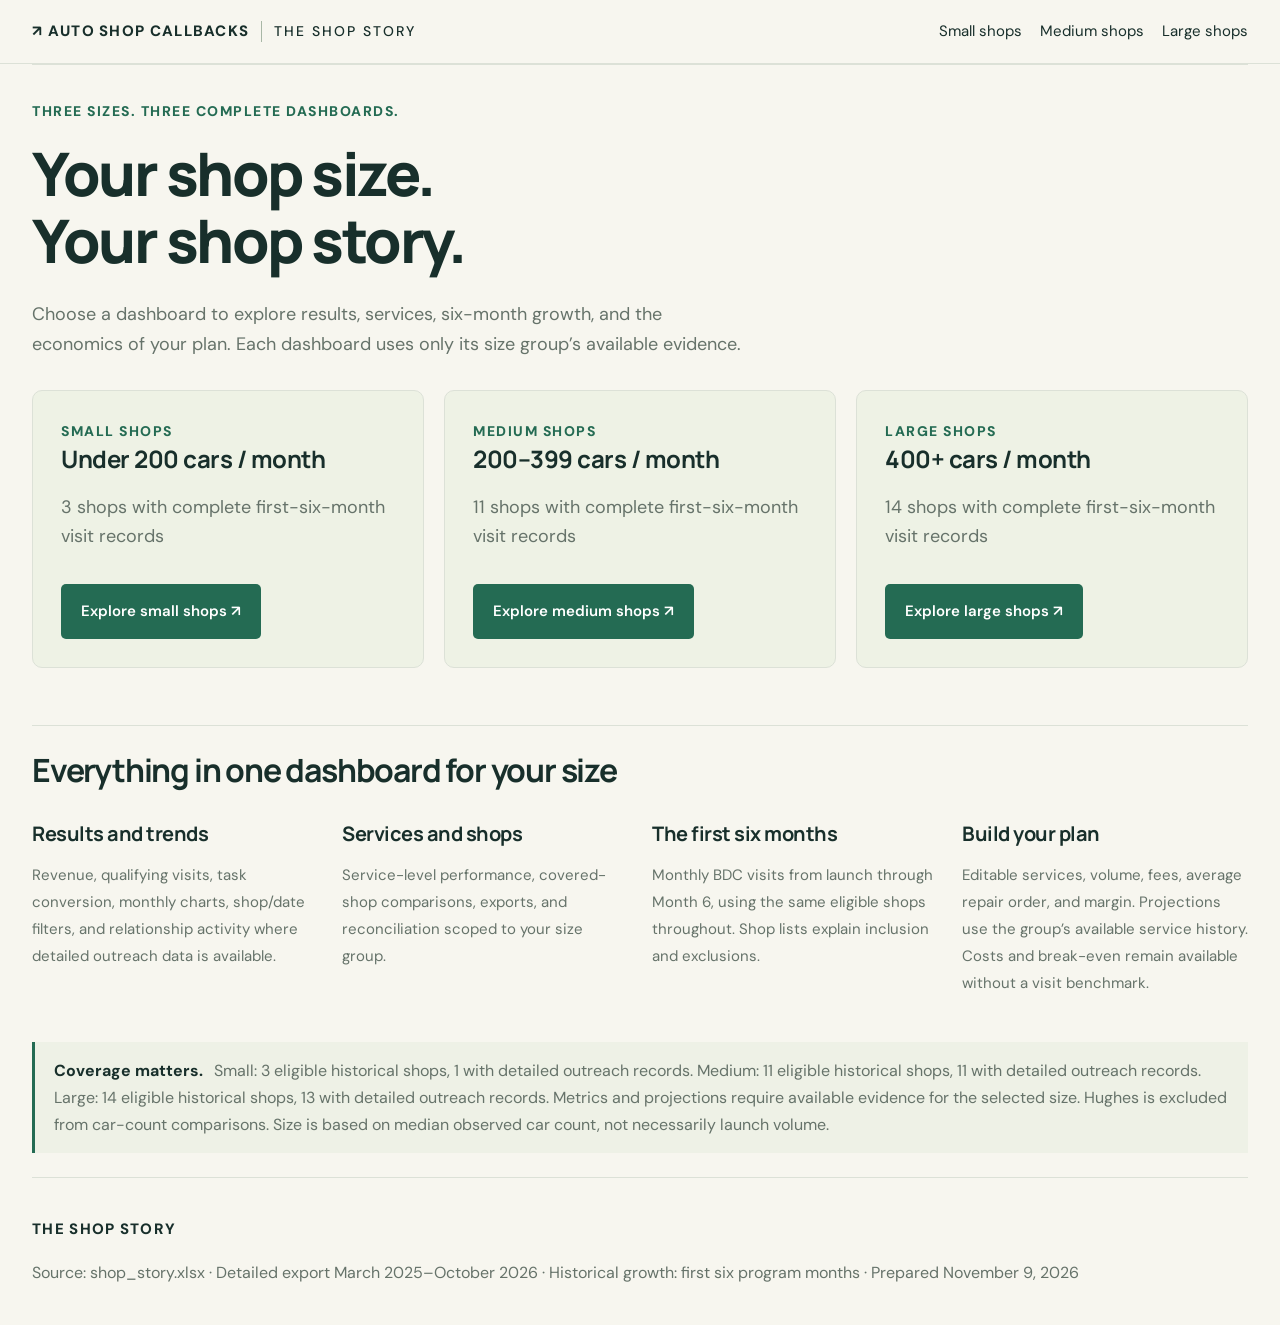
==== commit e3148c6c: "Add files via upload" ====
--- a/index.html
+++ b/index.html
@@ -108,160 +108,33 @@
  .filters>span{font-size:16px}
  .size-hero{padding:40px 0 28px}
 }
-</style></head><body><header><a class="brand" href="index.html">↗ AUTO SHOP CALLBACKS <small>THE SHOP STORY</small></a><nav aria-label="Dashboards"><a href="small.html">Small shops</a><a href="medium.html">Medium shops</a><a href="large.html">Large shops</a></nav><a class="button growth-link" href="growth.html">Compare car-count growth ↗</a></header><main><section id="car-count-growth" style="padding:24px 0"><p class="eyebrow">NEW · CAR-COUNT GROWTH COMPARISON</p><h2>Compare your shop’s car-count growth</h2><p>Enter your monthly car count below to see growth at shops with similar starting volume.</p><p><a class="button" href="growth.html">Open full-size calculator ↗</a></p><iframe title="Interactive car-count growth calculator" srcdoc="<!doctype html><html lang=&quot;en&quot;><head><meta charset=&quot;utf-8&quot;><meta name=&quot;viewport&quot; content=&quot;width=device-width,initial-scale=1&quot;><title>Car-count growth | The Shop Story</title><style>@import url('https://fonts.googleapis.com/css2?family=DM+Sans:wght@400;500;600;700&amp;family=Manrope:wght@400;500;600;700;800&amp;display=swap');
-:root{--ink:#182f2b;--green:#246b53;--lime:#d8f39b;--cream:#f7f6ef;--line:#dce1d7;--muted:#66736a}*{box-sizing:border-box}html{scroll-behavior:smooth;scroll-padding-top:25px}body{margin:0;background:var(--cream);color:var(--ink);font:15px 'DM Sans',Arial,sans-serif}button,input,select{font:inherit}button,a,input,select{outline-offset:4px}button{cursor:pointer}a{color:inherit;text-decoration:none}header{max-width:1440px;padding:26px 5%;margin:auto;display:flex;align-items:center;justify-content:space-between;border-bottom:1px solid var(--line);gap:25px}.brand{font-size:13px;font-weight:800;letter-spacing:1.3px;display:flex;gap:12px;align-items:center}.brand small{display:block;font-size:10px;font-weight:500;letter-spacing:2px;border-left:1px solid #a8b7a6;padding-left:12px}.mark{font-size:26px;color:var(--green)}nav{display:flex;gap:26px;font-size:13px}button{background:transparent;border:1px solid #b7c5b7;border-radius:6px;padding:10px 15px;color:var(--ink)}button:hover{background:#e9eddf}main{max-width:1440px;margin:auto;padding:0 5%}.hero{display:grid;grid-template-columns:1.3fr 1fr;gap:7%;padding:75px 0 70px;align-items:center}.eyebrow{font-size:10px;font-weight:800;letter-spacing:2px;color:var(--green);margin:0 0 18px}h1,h2,h3{font-family:'Manrope',Arial,sans-serif}h1{font-size:clamp(38px,4.2vw,62px);line-height:1.12;letter-spacing:-2.5px;margin:0 0 25px;font-weight:800}h2{font-size:32px;letter-spacing:-1.2px;margin:0 0 12px}h3{font-size:19px;letter-spacing:-.5px;margin:0 0 12px}.intro{font-size:17px;line-height:1.7;color:var(--muted);max-width:480px;margin:0 0 30px}.button{background:var(--green);color:white;border:0;padding:16px 20px;display:inline-flex;justify-content:space-between;gap:24px;font-size:13px;font-weight:600;border-radius:5px}.button:hover{background:#185441}.hero-proof{background:var(--ink);border-radius:12px;padding:38px;color:white;position:relative;overflow:hidden}.hero-proof:after{content:'↗';position:absolute;right:15px;top:-20px;font-size:175px;color:#ffffff08}.hero-proof .eyebrow{color:var(--lime)}.hero-proof>strong{font-family:Manrope,Arial;font-size:clamp(35px,4.1vw,57px);letter-spacing:-2px}.hero-proof>p:not(.eyebrow){font-size:16px;color:#dce5d7}.hero-proof>div{padding:20px 0;margin:25px 0 20px;border-top:1px solid #43564e;border-bottom:1px solid #43564e;display:flex;flex-direction:column;gap:13px}.hero-proof small{font-size:11px;line-height:1.7;color:#b4c3b3}section{padding:45px 0;border-top:1px solid var(--line)}section.hero{border:0}.section-head{display:flex;justify-content:space-between;align-items:center;gap:20px;margin-bottom:25px}.section-head p:not(.eyebrow){color:var(--muted)}.source,.badge{font-size:10px;letter-spacing:1.4px;background:#e8ecdf;padding:9px 13px;border-radius:4px;white-space:nowrap}.filters{display:flex;align-items:end;gap:14px;margin:20px 0 10px;padding:18px;background:#eceedf;border-radius:8px}label{display:flex;flex-direction:column;gap:7px;font-size:11px;font-weight:600;color:var(--muted)}input,select{background:#fffef8;color:var(--ink);border:1px solid #ccd5c7;padding:10px;border-radius:4px;max-width:100%}.filters select{width:270px}.filters>span{font-size:11px;margin-left:auto;align-self:center}#filterError{color:#a33b2a}.metrics{display:grid;grid-template-columns:repeat(4,1fr);gap:13px;margin:20px 0}.metric{background:white;border:1px solid var(--line);padding:22px;border-radius:8px}.metric>span{font-size:11px;color:var(--muted);display:block}.metric strong{display:block;font:800 32px Manrope,Arial;letter-spacing:-1px;margin:10px 0}.metric small{font-size:10px;line-height:1.5;color:var(--muted)}.metric:first-child{background:#e8efdf}.chart-panel,.panel{border:1px solid var(--line);border-radius:10px;background:#fffefa;padding:26px;margin:22px 0}.chart-head{display:flex;justify-content:space-between;gap:20px;align-items:start}.chart-head p{font-size:12px;color:var(--muted);line-height:1.5}.segments{display:flex;padding:3px;background:#eef0e7;border-radius:5px}.segments button{border:0;padding:8px 13px;font-size:11px}.segments .active{background:var(--green);color:white}.chart-foot{font-size:11px;color:var(--muted);display:flex;justify-content:space-between;border-top:1px solid var(--line);padding-top:15px}svg{width:100%;display:block;height:auto}.chart-bar{fill:var(--green)}.chart-bar:hover{fill:#83a856}.chart-label{font-size:11px;fill:var(--muted)}.chart-value{font-size:10px;fill:var(--ink)}.two-col{display:grid;grid-template-columns:1fr 1fr;gap:20px}.two-col .panel{margin:0}.dark{background:var(--ink);color:white;border-color:var(--ink)}.dark .eyebrow{color:var(--lime)}.dark p:not(.eyebrow){font-size:14px;line-height:1.8;color:#ccd7c9}.dark .fine{font-size:11px!important}.relationship-stats{display:flex;gap:40px;border-top:1px solid #43564e;border-bottom:1px solid #43564e;padding:18px 0;margin:25px 0}.relationship-stats strong{font-size:29px;color:var(--lime);display:block}.relationship-stats span{font-size:11px}.funnel-row{display:grid;grid-template-columns:1fr auto;gap:10px;align-items:center;margin:20px 0;font-size:12px}.funnel-row .track{grid-column:1/-1;height:9px;background:#edf0e4;border-radius:5px}.track i{display:block;height:100%;background:var(--green);border-radius:5px}.fine{font-size:11px;line-height:1.7;color:var(--muted)}.table-wrap{overflow:auto;border:1px solid var(--line);border-radius:7px}table{width:100%;border-collapse:collapse;background:#fffefa;text-align:right;font-size:12px}th{background:#e9eddf;color:var(--muted);font-size:10px;font-weight:600;white-space:nowrap}th,td{padding:15px 13px;border-bottom:1px solid var(--line)}th:first-child,td:first-child{text-align:left}td:first-child{font-weight:600}tbody tr:hover{background:#f0f3e8}.sum{background:#e8efdf;font-weight:800}details{margin:25px 0;border-top:1px solid var(--line);border-bottom:1px solid var(--line);padding:20px 0}summary{cursor:pointer;font-size:14px;font-weight:600;list-style:none}summary span{float:right}details[open] summary{margin-bottom:20px}.plan-section{margin-top:20px}.plan-layout{display:grid;grid-template-columns:1.7fr 1fr;gap:28px}.calculator-inputs{display:grid;grid-template-columns:repeat(4,1fr);gap:12px;margin:0 0 25px}.calculator-inputs input{width:100%}.plan-table td{padding:16px 10px}.plan-table label{flex-direction:row;align-items:center;gap:10px;color:var(--ink);font-size:12px}.plan-table input[type=number]{width:95px;font-size:12px;padding:8px}.plan-table input[type=checkbox]{accent-color:var(--green);width:16px;height:16px}.plan-summary{background:var(--ink);color:white;padding:30px;border-radius:10px}.plan-summary .eyebrow{color:var(--lime)}.price-line{display:flex;justify-content:space-between;gap:15px;font-size:12px;padding:12px 0;border-bottom:1px solid #42574c}.total-price{margin:25px 0}.total-price span{font-size:12px;display:block;color:#cad5c7}.total-price strong{font:800 46px Manrope,Arial;letter-spacing:-1.5px}.scenario-stats{display:grid;grid-template-columns:1fr 1fr;gap:20px;margin:25px 0}.scenario-stats strong{font-size:26px;display:block;color:var(--lime)}.scenario-stats span{font-size:10px;color:#c1d0be}.break-even{display:flex;align-items:center;gap:15px;background:#2c473c;padding:17px;border-radius:6px;margin:20px 0}.break-even b{font-size:28px;color:var(--lime)}.break-even span{font-size:11px;line-height:1.6}#sixMonth{font-size:12px;line-height:1.6}.plan-summary .fine{color:#b7c9b3;font-size:10px}.plan-summary .button{width:100%;margin-top:15px;background:var(--lime);color:var(--ink)}.method-grid{display:grid;grid-template-columns:repeat(4,1fr);gap:27px;margin:30px 0}.method-grid article>b{font-size:12px;color:var(--green);border:1px solid #bbcbb4;border-radius:50%;width:34px;height:34px;display:inline-flex;align-items:center;justify-content:center;margin-bottom:18px}.method-grid h3{font-size:15px}.method-grid p{font-size:12px;line-height:1.8;color:var(--muted)}.audit-grid{display:grid;grid-template-columns:repeat(4,1fr);gap:18px}.audit-grid strong{display:block;font-size:22px;margin-bottom:5px}.audit-grid span{font-size:11px;color:var(--muted)}footer{padding:40px 0;display:flex;gap:20px;align-items:center;flex-wrap:wrap;border-top:1px solid var(--line)}footer p{font-size:12px;color:var(--muted)}footer a{margin-left:auto;font-size:12px;font-weight:600}footer>small{width:100%;font-size:10px;color:var(--muted)}
-.evidence-note{padding:15px 19px;border-left:3px solid var(--green);background:#eef1e6;font-size:11px;line-height:1.8;color:var(--muted)}.evidence-note b{color:var(--ink);margin-right:7px}#chart,#tenure{overflow-x:auto}
-@media(max-width:1000px){header nav{display:none}.hero{gap:25px}h1{font-size:40px}.hero-proof{padding:25px}.plan-layout{grid-template-columns:1fr}.method-grid{grid-template-columns:1fr 1fr}.filters{flex-wrap:wrap}.metrics{grid-template-columns:1fr 1fr}.calculator-inputs{grid-template-columns:1fr 1fr}}@media(max-width:650px){header{padding:20px 5%}.brand small{display:none}header button{font-size:10px}.hero{grid-template-columns:1fr;padding:40px 0}.hero-proof{margin-top:10px}h1{font-size:39px;letter-spacing:-1.5px}h2{font-size:26px}.section-head{align-items:start;flex-direction:column}.two-col{grid-template-columns:1fr}.chart-head{flex-direction:column}.chart-panel{padding:15px}.filters select{width:100%}.filters>label:first-child{width:100%}.filters>span{width:100%}.metric{padding:17px}.metric strong{font-size:26px}.method-grid,.audit-grid{grid-template-columns:1fr 1fr}.chart-label{font-size:13px}#chart svg,#tenure svg{min-width:650px}.hero-proof>strong{font-size:45px}footer a{margin-left:0}.plan-table input[type=number]{width:80px}nav{display:none}}
-.report-status{font-size:16px;line-height:1.7;padding:14px 18px;background:#e8efdf;border-left:3px solid var(--green);border-radius:4px;color:var(--ink)}
-button:disabled,input:disabled,select:disabled{cursor:default;opacity:.8}
-/* Readable at normal browser zoom; dense tables scroll instead of shrinking. */
-@media screen {
- body{font-size:18px;line-height:1.6}
- header,main{width:100%;max-width:1280px;padding-left:clamp(18px,3vw,40px);padding-right:clamp(18px,3vw,40px)}
- main{min-width:0}
- section{padding-top:32px;padding-bottom:32px}
- .hero{padding-top:40px;padding-bottom:40px;gap:32px}
- header{flex-wrap:wrap;gap:20px}
- .brand,nav,.button,button{font-size:17px}
- .brand small,.eyebrow,.source,.badge{font-size:14px}
- .eyebrow{letter-spacing:1.5px}
- h2{font-size:32px;line-height:1.25}h3{font-size:23px;line-height:1.35}
- .intro{font-size:20px;max-width:600px}
- .hero-proof>p:not(.eyebrow){font-size:20px}
- .hero-proof small{font-size:16px}
- .hero-proof>div{font-size:19px}
- .filters{flex-wrap:wrap;gap:20px}
- label,.filters>span{font-size:16px}
- input,select{font-size:18px;min-height:48px;padding:11px 13px}
- .filters select{width:340px}
- .metrics{gap:18px}
- .metric{padding:22px;min-width:0}
- .metric>span{font-size:17px;line-height:1.5}
- .metric strong{font-size:34px;line-height:1.25;margin:12px 0}
- .metric small{font-size:16px;line-height:1.6}
- .fine,.evidence-note,.chart-head p,.chart-foot{font-size:16px;line-height:1.7}
- .segments button{font-size:16px;padding:10px 16px;min-height:44px}
- .chart-head{flex-wrap:wrap}
- .chart-label{font-size:20px;fill:#42564b;font-weight:500}.chart-value{font-size:21px;font-weight:700}
- #chart svg{width:100%;min-width:760px;max-width:960px;margin:0 auto}
- #chart{margin:18px 0 12px;overflow-x:auto}
- #tenure{min-width:0}
- .chart-panel{padding:24px;margin:20px 0}
- .chart-foot{flex-wrap:wrap;gap:12px}
- .dark p:not(.eyebrow){font-size:18px}
- .dark .fine{font-size:16px!important}
- .relationship-stats{flex-wrap:wrap;gap:25px}
- .relationship-stats strong{font-size:38px}
- .relationship-stats span,.funnel-row{font-size:17px}
- .funnel-row .track{height:12px}
- table{font-size:17px;min-width:1080px;font-variant-numeric:tabular-nums}
- th{font-size:15px;white-space:normal;line-height:1.5}
- th,td{padding:18px 16px}
- summary{font-size:20px}
- .plan-layout{grid-template-columns:minmax(0,1.65fr) minmax(360px,1fr);gap:30px}
- .plan-layout>div,.two-col>.panel{min-width:0}
- .calculator-inputs{grid-template-columns:repeat(2,minmax(0,1fr));gap:20px}
+</style><style id="dashboard-layout">/* Wider desktop workspace; preserve the mobile layout. */
+@media screen and (min-width:1001px){
+ header,main{max-width:1600px;padding-left:32px;padding-right:32px}
+ body{font-size:16px;line-height:1.5}
+ header{gap:18px;padding-top:20px;padding-bottom:20px}
+ header nav{display:flex;gap:18px;flex-wrap:wrap}
+ header nav a,.brand,.button,button{font-size:15px}
+ section{padding-top:24px;padding-bottom:24px}
+ .hero{padding-top:32px;padding-bottom:32px;gap:36px}
+ .hero-proof{padding:26px}
+ .intro{font-size:18px;max-width:720px}
+ .metrics{gap:16px}
+ .metric{padding:20px}
+ .metric strong{font-size:32px}
+ .chart-panel,.panel{padding:22px}
+ table{font-size:15px;min-width:900px}
+ th{font-size:14px}
+ th,td{padding:12px}
+ .method-grid{grid-template-columns:repeat(4,minmax(0,1fr));gap:24px}
+ .method-grid h3{font-size:20px}
+ .method-grid p{font-size:15px}
+ .plan-layout{grid-template-columns:minmax(0,1.7fr) minmax(340px,1fr);gap:24px}
+ .two-col{grid-template-columns:1fr 1fr}
  .plan-table{min-width:660px}
- .plan-table td{padding:18px 12px}
- .plan-table label{font-size:17px;line-height:1.5}
- .plan-table input[type=number]{font-size:18px;width:110px;min-height:48px}
- .plan-table input[type=checkbox]{width:22px;height:22px;min-height:22px;flex-shrink:0}
- .price-line,.total-price span{font-size:17px}
- .total-price strong{font-size:54px}
- .scenario-stats{grid-template-columns:repeat(2,minmax(0,1fr))}
- .scenario-stats strong{font-size:34px}
- .scenario-stats span{font-size:16px;line-height:1.6;display:block}
- .break-even b{font-size:36px}
- .break-even span,#sixMonth,.plan-summary .fine{font-size:16px}
- .method-grid{grid-template-columns:repeat(2,minmax(0,1fr));gap:32px}
- .method-grid article>b{font-size:16px;width:42px;height:42px}
- .method-grid h3{font-size:23px}
- .method-grid p{font-size:17px}
- .audit-grid{gap:25px}
- .audit-grid strong{font-size:30px}
- .audit-grid span,footer p,footer a,footer>small{font-size:16px}
-}
-@media screen and (max-width:1100px){
- .plan-layout{grid-template-columns:1fr}
- .plan-summary{max-width:none}
- .calculator-inputs{grid-template-columns:repeat(4,minmax(0,1fr))}
- .two-col{grid-template-columns:1fr}
- .hero{gap:30px}
+ .size-hero{padding-top:36px;padding-bottom:32px}
 }
 @media screen and (max-width:1000px){
- .hero{grid-template-columns:1fr}
- .hero-proof{max-width:none}
- .metrics{grid-template-columns:repeat(2,minmax(0,1fr))}
- .calculator-inputs{grid-template-columns:repeat(2,minmax(0,1fr))}
- .audit-grid{grid-template-columns:repeat(2,minmax(0,1fr))}
+ header nav .growth-nav{display:inline-block}
 }
-@media screen and (max-width:650px){
- header button,.brand{font-size:16px}
- .hero{padding:36px 0}
- .hero-proof>strong{font-size:42px}
- h2{font-size:32px}
- .filters>label:first-child,.filters select{width:100%}
- .metrics{grid-template-columns:1fr}
- .metric strong{font-size:38px}
- .method-grid{grid-template-columns:1fr}
- .plan-summary,.panel{padding:22px}
- .scenario-stats strong{font-size:30px}
- .brand small{display:none}
-}
-@media print{body{font-size:12px;background:white}header nav,header button,.filters button,.segments,section button{display:none!important}main{padding:0 20px}.hero{padding:30px 0;gap:25px}h1{font-size:34px}.hero-proof,.dark,.plan-summary{print-color-adjust:exact;-webkit-print-color-adjust:exact}.hero-proof>strong{font-size:38px}section{padding:25px 0}.metrics,.panel,.chart-panel,.plan-summary{break-inside:avoid}.table-wrap{overflow:visible}table{font-size:11px}th{font-size:11px;white-space:normal}th,td{padding:9px 6px}.plan-layout{grid-template-columns:1fr}.method-grid{grid-template-columns:1fr 1fr}footer{padding:20px 0}details:not([open]){display:none}}
-
-.growth-controls{display:flex;gap:24px;flex-wrap:wrap;background:#eef1e6;padding:24px;border-radius:12px;margin:24px 0}.growth-controls label{display:grid;gap:8px;flex:1;min-width:190px}.growth-controls input,.growth-controls select{padding:12px;border:1px solid #738369;border-radius:5px;font:inherit;width:100%;background:white} .table-wrap{overflow:auto} th,td{white-space:normal}td:first-child{min-width:230px}.negative{color:#9f3434}.positive{color:#226340}.growth-intro{max-width:850px}.growth-intro h1{font-size:clamp(36px,5vw,64px)}.fine{font-size:15px}summary{cursor:pointer;padding:15px 0}.metrics{margin:24px 0}.growth-link{display:inline-block;margin-top:18px}#status{min-height:2em}nav{display:flex!important;flex-wrap:wrap}
-</style></head><body><main><section><div class=&quot;growth-intro&quot;><p class=&quot;eyebrow&quot;>COMPARE YOUR STARTING VOLUME</p><h1>What did similar shops grow?</h1><p class=&quot;intro&quot;>Enter your average monthly car count before calling begins. See the observed change at shops that started at a similar volume.</p></div><div class=&quot;growth-controls&quot;><label for=&quot;cars&quot;>Your monthly car count<input id=&quot;cars&quot; type=&quot;number&quot; min=&quot;1&quot; step=&quot;1&quot; value=&quot;300&quot; inputmode=&quot;numeric&quot;></label><label for=&quot;tolerance&quot;>Similar starting volume<select id=&quot;tolerance&quot;><option value=&quot;15&quot;>Within ±15%</option><option value=&quot;25&quot; selected>Within ±25%</option><option value=&quot;50&quot;>Within ±50%</option></select></label><label for=&quot;horizon&quot;>Full months after launch<select id=&quot;horizon&quot;><option value=&quot;3&quot;>First 3 full months</option><option value=&quot;6&quot; selected>First 6 full months</option></select></label></div><div id=&quot;results&quot; aria-live=&quot;polite&quot; aria-atomic=&quot;true&quot;></div><div id=&quot;tables&quot;></div></section><section><h2>How the comparison works</h2><p>Starting volume is the average of the 5–6 recorded months immediately before each shop’s calling start date. The launch month is skipped. Follow-up is the average of the next 3 or 6 full calendar months, with the same shops included throughout the selected period.</p><p>Each shop’s growth = (follow-up monthly average ÷ starting monthly average − 1) × 100. Average growth gives every matched shop equal weight. The illustration applies that percentage to your entered count; it is an average monthly volume across the selected period, not an end-of-period forecast.</p><p class=&quot;evidence-note&quot;>These are observed before-and-after results. Seasonality and other business changes can affect car counts; the comparison does not isolate the effect of calling or guarantee future results. Small samples and flagged counts need care. No missing month is replaced with zero.</p><details><summary>Source data and exclusions</summary><p>Source: shop_story.xlsx, “12 month car count,” joined by exact shop name to “Shop active dates.” Only completed calendar months before November 10, 2026 are eligible. Hughes is excluded because its reporting was previously identified as unreliable. Other exclusions appear below.</p><div id=&quot;excluded&quot;></div></details></section></main><script>(function(root,factory){if(typeof module==='object'&amp;&amp;module.exports)module.exports=factory();else root.CarGrowth=factory()})(typeof window==='object'?window:this,function(){
- 'use strict';
- const idx=m=>{const [y,n]=m.slice(0,7).split('-').map(Number);return y*12+n-1};
- const mean=a=>a.reduce((x,y)=>x+y,0)/a.length;
- const median=a=>{a=[...a].sort((x,y)=>x-y);return a.length%2?a[(a.length-1)/2]:(a[a.length/2-1]+a[a.length/2])/2};
- function prepare(data,horizon=6){
-  const grouped=new Map();for(const r of data.rows){if(!grouped.has(r.shop))grouped.set(r.shop,[]);grouped.get(r.shop).push(r)}
-  const included=[],excluded=[];
-  for(const [shop,rows] of grouped){
-   const launches=data.active.filter(r=>r.shop===shop),launch=launches[0];let reason=null;
-   if(shop==='Hughes Motors Auto Repair')reason='Car counts previously flagged as unreliable';
-   else if(launches.length!==1)reason='Launch date missing or ambiguous';
-   else if(new Set(rows.map(r=>r.month)).size!==rows.length)reason='Duplicate shop-months';
-   if(reason){excluded.push({shop,reason});continue}
-   const start=idx(launch.start),lookup=new Map(rows.map(r=>[idx(r.month),r]));
-   const valid=r=>r&amp;&amp;Number.isInteger(r.cars)&amp;&amp;r.cars>0&amp;&amp;idx(r.month)<idx(data.asOf);
-   const baselineRows=rows.filter(r=>idx(r.month)>=start-6&amp;&amp;idx(r.month)<start);
-   // Require the five immediate pre-launch months; use month -6 too when available.
-   if(!Array.from({length:5},(_,i)=>lookup.get(start-1-i)).every(valid)||!baselineRows.every(valid)){excluded.push({shop,reason:'Needs 5 consecutive valid pre-launch months'});continue}
-   // Omit the launch calendar month to avoid partial launch effects.
-   const follow=Array.from({length:horizon},(_,i)=>lookup.get(start+1+i));
-   if(!follow.every(valid)){excluded.push({shop,reason:'Missing or invalid full follow-up months (needs '+horizon+')'});continue}
-   if(launch.end&amp;&amp;idx(launch.end)<=start+horizon){excluded.push({shop,reason:'Service ended during follow-up'});continue}
-   const baseline=mean(baselineRows.map(r=>r.cars)),post=mean(follow.map(r=>r.cars));
-   included.push({shop,start:launch.start,baseline,post,growth:post/baseline-1,baselineMonths:baselineRows.length,series:follow.map(r=>r.cars)});
-  }
-  return {included,excluded};
- }
- function compare(data,cars,tolerance=25,horizon=6){
-  const prepared=prepare(data,horizon);
-  if(!Number.isInteger(cars)||cars<=0||!Number.isFinite(tolerance)||tolerance<0||tolerance>100)return {...prepared,matches:[],average:null,median:null,projection:null};
-  const matches=prepared.included.filter(s=>s.baseline>=cars*(1-tolerance/100)&amp;&amp;s.baseline<=cars*(1+tolerance/100));
-  const average=matches.length?mean(matches.map(s=>s.growth)):null;
-  return {...prepared,matches,average,median:matches.length?median(matches.map(s=>s.growth)):null,projection:average===null?null:cars*(1+average)};
- }
- return {idx,mean,prepare,compare};
-});
-</script><script>window.GROWTH_DATA={&quot;source&quot;:&quot;shop_story.xlsx / 12 month car count + Shop active dates&quot;,&quot;asOf&quot;:&quot;2026-11-10&quot;,&quot;active&quot;:[{&quot;shop&quot;:&quot;Adams Automotive - Houston TX&quot;,&quot;start&quot;:&quot;2023-02-01&quot;,&quot;end&quot;:null},{&quot;shop&quot;:&quot;Adams Automotive - Cypress TX&quot;,&quot;start&quot;:&quot;2023-09-01&quot;,&quot;end&quot;:null},{&quot;shop&quot;:&quot;Adams Automotive - Woodlands TX&quot;,&quot;start&quot;:&quot;2023-11-01&quot;,&quot;end&quot;:null},{&quot;shop&quot;:&quot;Allstate&quot;,&quot;start&quot;:&quot;2024-06-01&quot;,&quot;end&quot;:&quot;2025-02-01&quot;},{&quot;shop&quot;:&quot;Art of Maintenance&quot;,&quot;start&quot;:&quot;2025-02-01&quot;,&quot;end&quot;:null},{&quot;shop&quot;:&quot;Auto Experts of Colleyville&quot;,&quot;start&quot;:&quot;2025-01-01&quot;,&quot;end&quot;:null},{&quot;shop&quot;:&quot;Bartel's Auto Clinic - Carol Stream IL&quot;,&quot;start&quot;:&quot;2024-08-01&quot;,&quot;end&quot;:null},{&quot;shop&quot;:&quot;Bartel's Auto Clinic - Oswego IL&quot;,&quot;start&quot;:&quot;2024-08-01&quot;,&quot;end&quot;:null},{&quot;shop&quot;:&quot;Bartel's Auto Clinic - Plainfield IL&quot;,&quot;start&quot;:&quot;2024-08-01&quot;,&quot;end&quot;:null},{&quot;shop&quot;:&quot;Cordell's Automotive - Holmen WI&quot;,&quot;start&quot;:&quot;2024-09-01&quot;,&quot;end&quot;:null},{&quot;shop&quot;:&quot;Cordell's Automotive - La Crosse WI&quot;,&quot;start&quot;:&quot;2024-10-01&quot;,&quot;end&quot;:null},{&quot;shop&quot;:&quot;Cordell's Automotive - Rochester MN&quot;,&quot;start&quot;:&quot;2026-01-01&quot;,&quot;end&quot;:null},{&quot;shop&quot;:&quot;Cordell's Automotive - Tomah WI&quot;,&quot;start&quot;:&quot;2026-03-01&quot;,&quot;end&quot;:null},{&quot;shop&quot;:&quot;DeBoer's Auto&quot;,&quot;start&quot;:&quot;2026-04-01&quot;,&quot;end&quot;:null},{&quot;shop&quot;:&quot;EAS Tire and Auto - Kipling St, Wheat Ridge CO&quot;,&quot;start&quot;:&quot;2025-01-01&quot;,&quot;end&quot;:null},{&quot;shop&quot;:&quot;Empower Automotive&quot;,&quot;start&quot;:&quot;2024-06-01&quot;,&quot;end&quot;:null},{&quot;shop&quot;:&quot;Green &amp; White Automotive&quot;,&quot;start&quot;:&quot;2024-06-01&quot;,&quot;end&quot;:null},{&quot;shop&quot;:&quot;Hughes Motors Auto Repair&quot;,&quot;start&quot;:&quot;2024-06-01&quot;,&quot;end&quot;:null},{&quot;shop&quot;:&quot;J.J.'s Auto Service Center&quot;,&quot;start&quot;:&quot;2024-06-01&quot;,&quot;end&quot;:null},{&quot;shop&quot;:&quot;JB Auto Care&quot;,&quot;start&quot;:&quot;2023-09-01&quot;,&quot;end&quot;:null},{&quot;shop&quot;:&quot;Mike's Automotive&quot;,&quot;start&quot;:&quot;2026-09-01&quot;,&quot;end&quot;:null},{&quot;shop&quot;:&quot;Newman's Automotive&quot;,&quot;start&quot;:&quot;2024-04-01&quot;,&quot;end&quot;:null},{&quot;shop&quot;:&quot;NOW Auto Care - Cypress TX&quot;,&quot;start&quot;:&quot;2023-08-01&quot;,&quot;end&quot;:null},{&quot;shop&quot;:&quot;NOW Auto Care - Sienna TX&quot;,&quot;start&quot;:&quot;2024-02-01&quot;,&quot;end&quot;:null},{&quot;shop&quot;:&quot;Pleasant Car Care - Newton MA&quot;,&quot;start&quot;:&quot;2024-01-01&quot;,&quot;end&quot;:null},{&quot;shop&quot;:&quot;Pleasant Car Care - Watertown MA&quot;,&quot;start&quot;:&quot;2024-01-01&quot;,&quot;end&quot;:null},{&quot;shop&quot;:&quot;Premier Tire &amp; Auto Service - Cleveland TN&quot;,&quot;start&quot;:&quot;2025-04-01&quot;,&quot;end&quot;:null},{&quot;shop&quot;:&quot;Premier Tire &amp; Auto Service - Ooltewah TN&quot;,&quot;start&quot;:&quot;2025-03-01&quot;,&quot;end&quot;:null},{&quot;shop&quot;:&quot;RMS Auto Care&quot;,&quot;start&quot;:&quot;2024-04-01&quot;,&quot;end&quot;:null},{&quot;shop&quot;:&quot;Tire City &amp; Auto - Atlanta Hwy, Montgomery AL&quot;,&quot;start&quot;:&quot;2025-05-01&quot;,&quot;end&quot;:null},{&quot;shop&quot;:&quot;Auto Dynamic Services&quot;,&quot;start&quot;:&quot;2025-09-01&quot;,&quot;end&quot;:&quot;2026-05-01&quot;},{&quot;shop&quot;:&quot;Barsh&quot;,&quot;start&quot;:&quot;2024-09-01&quot;,&quot;end&quot;:&quot;2024-12-01&quot;},{&quot;shop&quot;:&quot;Butler&quot;,&quot;start&quot;:&quot;2024-09-01&quot;,&quot;end&quot;:&quot;2026-01-01&quot;},{&quot;shop&quot;:&quot;Carfix&quot;,&quot;start&quot;:&quot;2025-02-01&quot;,&quot;end&quot;:&quot;2025-02-01&quot;},{&quot;shop&quot;:&quot;Chapel Hill Tire - Carrboro NC&quot;,&quot;start&quot;:&quot;2026-04-01&quot;,&quot;end&quot;:&quot;2026-06-01&quot;},{&quot;shop&quot;:&quot;German High Tech&quot;,&quot;start&quot;:&quot;2024-06-01&quot;,&quot;end&quot;:&quot;2024-11-01&quot;},{&quot;shop&quot;:&quot;MIDAS - Franklin MA&quot;,&quot;start&quot;:&quot;2026-02-01&quot;,&quot;end&quot;:&quot;2026-06-01&quot;},{&quot;shop&quot;:&quot;MIDAS - Warwick RI&quot;,&quot;start&quot;:&quot;2026-02-01&quot;,&quot;end&quot;:&quot;2026-06-01&quot;},{&quot;shop&quot;:&quot;Redwood General Tire&quot;,&quot;start&quot;:&quot;2025-04-01&quot;,&quot;end&quot;:&quot;2026-05-01&quot;},{&quot;shop&quot;:&quot;Roggi's Hartford CT&quot;,&quot;start&quot;:&quot;2025-12-01&quot;,&quot;end&quot;:&quot;2026-06-01&quot;},{&quot;shop&quot;:&quot;Ryans-Buford&quot;,&quot;start&quot;:&quot;2024-09-01&quot;,&quot;end&quot;:&quot;2026-02-01&quot;},{&quot;shop&quot;:&quot;Ryans-Cumming&quot;,&quot;start&quot;:&quot;2025-01-01&quot;,&quot;end&quot;:&quot;2026-01-01&quot;},{&quot;shop&quot;:&quot;Safe Auto Repair&quot;,&quot;start&quot;:&quot;2024-10-01&quot;,&quot;end&quot;:&quot;2025-01-01&quot;},{&quot;shop&quot;:&quot;Scotts&quot;,&quot;start&quot;:&quot;2024-04-01&quot;,&quot;end&quot;:&quot;2026-01-01&quot;},{&quot;shop&quot;:&quot;Sonnys&quot;,&quot;start&quot;:&quot;2025-11-01&quot;,&quot;end&quot;:&quot;2026-01-01&quot;},{&quot;shop&quot;:&quot;Trinity&quot;,&quot;start&quot;:&quot;2024-09-01&quot;,&quot;end&quot;:&quot;2026-01-01&quot;},{&quot;shop&quot;:&quot;True-Decatur&quot;,&quot;start&quot;:&quot;2025-11-01&quot;,&quot;end&quot;:&quot;2025-12-01&quot;},{&quot;shop&quot;:&quot;True-Lawrenceville&quot;,&quot;start&quot;:&quot;2025-11-01&quot;,&quot;end&quot;:&quot;2025-12-01&quot;},{&quot;shop&quot;:&quot;True-Marietta&quot;,&quot;start&quot;:&quot;2025-11-01&quot;,&quot;end&quot;:&quot;2025-12-01&quot;},{&quot;shop&quot;:&quot;True-Sandy Springs&quot;,&quot;start&quot;:&quot;2025-11-01&quot;,&quot;end&quot;:&quot;2025-12-01&quot;},{&quot;shop&quot;:&quot;WDR&quot;,&quot;start&quot;:&quot;2024-09-01&quot;,&quot;end&quot;:&quot;2025-01-01&quot;},{&quot;shop&quot;:&quot;Auto Excel&quot;,&quot;start&quot;:&quot;2025-12-01&quot;,&quot;end&quot;:&quot;2025-12-01&quot;}],&quot;rows&quot;:[{&quot;shop&quot;:&quot;Cordell's Automotive - Tomah WI&quot;,&quot;cars&quot;:224,&quot;month&quot;:&quot;2025-09&quot;},{&quot;shop&quot;:&quot;Cordell's Automotive - Tomah WI&quot;,&quot;cars&quot;:289,&quot;month&quot;:&quot;2025-10&quot;},{&quot;shop&quot;:&quot;Cordell's Automotive - Tomah WI&quot;,&quot;cars&quot;:295,&quot;month&quot;:&quot;2025-11&quot;},{&quot;shop&quot;:&quot;Cordell's Automotive - Tomah WI&quot;,&quot;cars&quot;:270,&quot;month&quot;:&quot;2025-12&quot;},{&quot;shop&quot;:&quot;Cordell's Automotive - Tomah WI&quot;,&quot;cars&quot;:248,&quot;month&quot;:&quot;2026-01&quot;},{&quot;shop&quot;:&quot;Cordell's Automotive - Tomah WI&quot;,&quot;cars&quot;:268,&quot;month&quot;:&quot;2026-02&quot;},{&quot;shop&quot;:&quot;Cordell's Automotive - Tomah WI&quot;,&quot;cars&quot;:240,&quot;month&quot;:&quot;2026-03&quot;},{&quot;shop&quot;:&quot;Cordell's Automotive - Tomah WI&quot;,&quot;cars&quot;:255,&quot;month&quot;:&quot;2026-04&quot;},{&quot;shop&quot;:&quot;Cordell's Automotive - Tomah WI&quot;,&quot;cars&quot;:268,&quot;month&quot;:&quot;2026-05&quot;},{&quot;shop&quot;:&quot;Cordell's Automotive - Tomah WI&quot;,&quot;cars&quot;:294,&quot;month&quot;:&quot;2026-06&quot;},{&quot;shop&quot;:&quot;Cordell's Automotive - Tomah WI&quot;,&quot;cars&quot;:351,&quot;month&quot;:&quot;2026-07&quot;},{&quot;shop&quot;:&quot;Cordell's Automotive - Tomah WI&quot;,&quot;cars&quot;:286,&quot;month&quot;:&quot;2026-08&quot;},{&quot;shop&quot;:&quot;Cordell's Automotive - Rochester MN&quot;,&quot;cars&quot;:342,&quot;month&quot;:&quot;2025-07&quot;},{&quot;shop&quot;:&quot;Cordell's Automotive - Rochester MN&quot;,&quot;cars&quot;:312,&quot;month&quot;:&quot;2025-08&quot;},{&quot;shop&quot;:&quot;Cordell's Automotive - Rochester MN&quot;,&quot;cars&quot;:316,&quot;month&quot;:&quot;2025-09&quot;},{&quot;shop&quot;:&quot;Cordell's Automotive - Rochester MN&quot;,&quot;cars&quot;:377,&quot;month&quot;:&quot;2025-10&quot;},{&quot;shop&quot;:&quot;Cordell's Automotive - Rochester MN&quot;,&quot;cars&quot;:335,&quot;month&quot;:&quot;2025-11&quot;},{&quot;shop&quot;:&quot;Cordell's Automotive - Rochester MN&quot;,&quot;cars&quot;:364,&quot;month&quot;:&quot;2025-12&quot;},{&quot;shop&quot;:&quot;Cordell's Automotive - Rochester MN&quot;,&quot;cars&quot;:330,&quot;month&quot;:&quot;2026-01&quot;},{&quot;shop&quot;:&quot;Cordell's Automotive - Rochester MN&quot;,&quot;cars&quot;:294,&quot;month&quot;:&quot;2026-02&quot;},{&quot;shop&quot;:&quot;Cordell's Automotive - Rochester MN&quot;,&quot;cars&quot;:326,&quot;month&quot;:&quot;2026-03&quot;},{&quot;shop&quot;:&quot;Cordell's Automotive - Rochester MN&quot;,&quot;cars&quot;:337,&quot;month&quot;:&quot;2026-04&quot;},{&quot;shop&quot;:&quot;Cordell's Automotive - Rochester MN&quot;,&quot;cars&quot;:335,&quot;month&quot;:&quot;2026-05&quot;},{&quot;shop&quot;:&quot;Cordell's Automotive - Rochester MN&quot;,&quot;cars&quot;:383,&quot;month&quot;:&quot;2026-06&quot;},{&quot;shop&quot;:&quot;Cordell's Automotive - Rochester MN&quot;,&quot;cars&quot;:368,&quot;month&quot;:&quot;2026-07&quot;},{&quot;shop&quot;:&quot;DeBoer's Auto&quot;,&quot;cars&quot;:387,&quot;month&quot;:&quot;2025-10&quot;},{&quot;shop&quot;:&quot;DeBoer's Auto&quot;,&quot;cars&quot;:299,&quot;month&quot;:&quot;2025-11&quot;},{&quot;shop&quot;:&quot;DeBoer's Auto&quot;,&quot;cars&quot;:307,&quot;month&quot;:&quot;2025-12&quot;},{&quot;shop&quot;:&quot;DeBoer's Auto&quot;,&quot;cars&quot;:325,&quot;month&quot;:&quot;2026-01&quot;},{&quot;shop&quot;:&quot;DeBoer's Auto&quot;,&quot;cars&quot;:262,&quot;month&quot;:&quot;2026-02&quot;},{&quot;shop&quot;:&quot;DeBoer's Auto&quot;,&quot;cars&quot;:363,&quot;month&quot;:&quot;2026-03&quot;},{&quot;shop&quot;:&quot;DeBoer's Auto&quot;,&quot;cars&quot;:371,&quot;month&quot;:&quot;2026-04&quot;},{&quot;shop&quot;:&quot;DeBoer's Auto&quot;,&quot;cars&quot;:348,&quot;month&quot;:&quot;2026-05&quot;},{&quot;shop&quot;:&quot;DeBoer's Auto&quot;,&quot;cars&quot;:403,&quot;month&quot;:&quot;2026-06&quot;},{&quot;shop&quot;:&quot;DeBoer's Auto&quot;,&quot;cars&quot;:382,&quot;month&quot;:&quot;2026-07&quot;},{&quot;shop&quot;:&quot;DeBoer's Auto&quot;,&quot;cars&quot;:356,&quot;month&quot;:&quot;2026-08&quot;},{&quot;shop&quot;:&quot;DeBoer's Auto&quot;,&quot;cars&quot;:286,&quot;month&quot;:&quot;2026-09&quot;},{&quot;shop&quot;:&quot;Tire City &amp; Auto - Atlanta Hwy, Montgomery AL&quot;,&quot;cars&quot;:340,&quot;month&quot;:&quot;2024-11&quot;},{&quot;shop&quot;:&quot;Tire City &amp; Auto - Atlanta Hwy, Montgomery AL&quot;,&quot;cars&quot;:323,&quot;month&quot;:&quot;2024-12&quot;},{&quot;shop&quot;:&quot;Tire City &amp; Auto - Atlanta Hwy, Montgomery AL&quot;,&quot;cars&quot;:301,&quot;month&quot;:&quot;2025-01&quot;},{&quot;shop&quot;:&quot;Tire City &amp; Auto - Atlanta Hwy, Montgomery AL&quot;,&quot;cars&quot;:365,&quot;month&quot;:&quot;2025-02&quot;},{&quot;shop&quot;:&quot;Tire City &amp; Auto - Atlanta Hwy, Montgomery AL&quot;,&quot;cars&quot;:400,&quot;month&quot;:&quot;2025-03&quot;},{&quot;shop&quot;:&quot;Tire City &amp; Auto - Atlanta Hwy, Montgomery AL&quot;,&quot;cars&quot;:381,&quot;month&quot;:&quot;2025-04&quot;},{&quot;shop&quot;:&quot;Tire City &amp; Auto - Atlanta Hwy, Montgomery AL&quot;,&quot;cars&quot;:388,&quot;month&quot;:&quot;2025-05&quot;},{&quot;shop&quot;:&quot;Tire City &amp; Auto - Atlanta Hwy, Montgomery AL&quot;,&quot;cars&quot;:373,&quot;month&quot;:&quot;2025-06&quot;},{&quot;shop&quot;:&quot;Tire City &amp; Auto - Atlanta Hwy, Montgomery AL&quot;,&quot;cars&quot;:391,&quot;month&quot;:&quot;2025-07&quot;},{&quot;shop&quot;:&quot;Tire City &amp; Auto - Atlanta Hwy, Montgomery AL&quot;,&quot;cars&quot;:325,&quot;month&quot;:&quot;2025-08&quot;},{&quot;shop&quot;:&quot;Tire City &amp; Auto - Atlanta Hwy, Montgomery AL&quot;,&quot;cars&quot;:343,&quot;month&quot;:&quot;2025-09&quot;},{&quot;shop&quot;:&quot;Tire City &amp; Auto - Atlanta Hwy, Montgomery AL&quot;,&quot;cars&quot;:391,&quot;month&quot;:&quot;2025-10&quot;},{&quot;shop&quot;:&quot;Tire City &amp; Auto - Atlanta Hwy, Montgomery AL&quot;,&quot;cars&quot;:330,&quot;month&quot;:&quot;2025-11&quot;},{&quot;shop&quot;:&quot;Newman's Automotive&quot;,&quot;cars&quot;:236,&quot;month&quot;:&quot;2023-11&quot;},{&quot;shop&quot;:&quot;Newman's Automotive&quot;,&quot;cars&quot;:253,&quot;month&quot;:&quot;2023-12&quot;},{&quot;shop&quot;:&quot;Newman's Automotive&quot;,&quot;cars&quot;:240,&quot;month&quot;:&quot;2024-01&quot;},{&quot;shop&quot;:&quot;Newman's Automotive&quot;,&quot;cars&quot;:268,&quot;month&quot;:&quot;2024-02&quot;},{&quot;shop&quot;:&quot;Newman's Automotive&quot;,&quot;cars&quot;:251,&quot;month&quot;:&quot;2024-03&quot;},{&quot;shop&quot;:&quot;Newman's Automotive&quot;,&quot;cars&quot;:248,&quot;month&quot;:&quot;2024-04&quot;},{&quot;shop&quot;:&quot;Newman's Automotive&quot;,&quot;cars&quot;:298,&quot;month&quot;:&quot;2024-05&quot;},{&quot;shop&quot;:&quot;Newman's Automotive&quot;,&quot;cars&quot;:258,&quot;month&quot;:&quot;2024-06&quot;},{&quot;shop&quot;:&quot;Newman's Automotive&quot;,&quot;cars&quot;:254,&quot;month&quot;:&quot;2024-07&quot;},{&quot;shop&quot;:&quot;Newman's Automotive&quot;,&quot;cars&quot;:268,&quot;month&quot;:&quot;2024-08&quot;},{&quot;shop&quot;:&quot;Newman's Automotive&quot;,&quot;cars&quot;:298,&quot;month&quot;:&quot;2024-09&quot;},{&quot;shop&quot;:&quot;Newman's Automotive&quot;,&quot;cars&quot;:319,&quot;month&quot;:&quot;2024-10&quot;},{&quot;shop&quot;:&quot;RMS Auto Care&quot;,&quot;cars&quot;:383,&quot;month&quot;:&quot;2023-11&quot;},{&quot;shop&quot;:&quot;RMS Auto Care&quot;,&quot;cars&quot;:376,&quot;month&quot;:&quot;2023-12&quot;},{&quot;shop&quot;:&quot;RMS Auto Care&quot;,&quot;cars&quot;:423,&quot;month&quot;:&quot;2024-01&quot;},{&quot;shop&quot;:&quot;RMS Auto Care&quot;,&quot;cars&quot;:421,&quot;month&quot;:&quot;2024-02&quot;},{&quot;shop&quot;:&quot;RMS Auto Care&quot;,&quot;cars&quot;:450,&quot;month&quot;:&quot;2024-03&quot;},{&quot;shop&quot;:&quot;RMS Auto Care&quot;,&quot;cars&quot;:435,&quot;month&quot;:&quot;2024-04&quot;},{&quot;shop&quot;:&quot;RMS Auto Care&quot;,&quot;cars&quot;:509,&quot;month&quot;:&quot;2024-05&quot;},{&quot;shop&quot;:&quot;RMS Auto Care&quot;,&quot;cars&quot;:531,&quot;month&quot;:&quot;2024-06&quot;},{&quot;shop&quot;:&quot;RMS Auto Care&quot;,&quot;cars&quot;:558,&quot;month&quot;:&quot;2024-07&quot;},{&quot;shop&quot;:&quot;RMS Auto Care&quot;,&quot;cars&quot;:559,&quot;month&quot;:&quot;2024-08&quot;},{&quot;shop&quot;:&quot;RMS Auto Care&quot;,&quot;cars&quot;:499,&quot;month&quot;:&quot;2024-09&quot;},{&quot;shop&quot;:&quot;RMS Auto Care&quot;,&quot;cars&quot;:576,&quot;month&quot;:&quot;2024-10&quot;},{&quot;shop&quot;:&quot;Bartel's Auto Clinic - Carol Stream IL&quot;,&quot;cars&quot;:468,&quot;month&quot;:&quot;2024-02&quot;},{&quot;shop&quot;:&quot;Bartel's Auto Clinic - Carol Stream IL&quot;,&quot;cars&quot;:547,&quot;month&quot;:&quot;2024-03&quot;},{&quot;shop&quot;:&quot;Bartel's Auto Clinic - Carol Stream IL&quot;,&quot;cars&quot;:519,&quot;month&quot;:&quot;2024-04&quot;},{&quot;shop&quot;:&quot;Bartel's Auto Clinic - Carol Stream IL&quot;,&quot;cars&quot;:617,&quot;month&quot;:&quot;2024-05&quot;},{&quot;shop&quot;:&quot;Bartel's Auto Clinic - Carol Stream IL&quot;,&quot;cars&quot;:682,&quot;month&quot;:&quot;2024-06&quot;},{&quot;shop&quot;:&quot;Bartel's Auto Clinic - Carol Stream IL&quot;,&quot;cars&quot;:655,&quot;month&quot;:&quot;2024-07&quot;},{&quot;shop&quot;:&quot;Bartel's Auto Clinic - Carol Stream IL&quot;,&quot;cars&quot;:657,&quot;month&quot;:&quot;2024-08&quot;},{&quot;shop&quot;:&quot;Bartel's Auto Clinic - Carol Stream IL&quot;,&quot;cars&quot;:542,&quot;month&quot;:&quot;2024-09&quot;},{&quot;shop&quot;:&quot;Bartel's Auto Clinic - Carol Stream IL&quot;,&quot;cars&quot;:626,&quot;month&quot;:&quot;2024-10&quot;},{&quot;shop&quot;:&quot;Bartel's Auto Clinic - Carol Stream IL&quot;,&quot;cars&quot;:681,&quot;month&quot;:&quot;2024-11&quot;},{&quot;shop&quot;:&quot;Bartel's Auto Clinic - Carol Stream IL&quot;,&quot;cars&quot;:697,&quot;month&quot;:&quot;2024-12&quot;},{&quot;shop&quot;:&quot;Bartel's Auto Clinic - Carol Stream IL&quot;,&quot;cars&quot;:651,&quot;month&quot;:&quot;2025-01&quot;},{&quot;shop&quot;:&quot;Bartel's Auto Clinic - Carol Stream IL&quot;,&quot;cars&quot;:540,&quot;month&quot;:&quot;2025-02&quot;},{&quot;shop&quot;:&quot;Premier Tire &amp; Auto Service - Cleveland TN&quot;,&quot;cars&quot;:510,&quot;month&quot;:&quot;2024-10&quot;},{&quot;shop&quot;:&quot;Premier Tire &amp; Auto Service - Cleveland TN&quot;,&quot;cars&quot;:430,&quot;month&quot;:&quot;2024-11&quot;},{&quot;shop&quot;:&quot;Premier Tire &amp; Auto Service - Cleveland TN&quot;,&quot;cars&quot;:453,&quot;month&quot;:&quot;2024-12&quot;},{&quot;shop&quot;:&quot;Premier Tire &amp; Auto Service - Cleveland TN&quot;,&quot;cars&quot;:460,&quot;month&quot;:&quot;2025-01&quot;},{&quot;shop&quot;:&quot;Premier Tire &amp; Auto Service - Cleveland TN&quot;,&quot;cars&quot;:365,&quot;month&quot;:&quot;2025-02&quot;},{&quot;shop&quot;:&quot;Premier Tire &amp; Auto Service - Cleveland TN&quot;,&quot;cars&quot;:471,&quot;month&quot;:&quot;2025-03&quot;},{&quot;shop&quot;:&quot;Premier Tire &amp; Auto Service - Cleveland TN&quot;,&quot;cars&quot;:459,&quot;month&quot;:&quot;2025-04&quot;},{&quot;shop&quot;:&quot;Premier Tire &amp; Auto Service - Cleveland TN&quot;,&quot;cars&quot;:442,&quot;month&quot;:&quot;2025-05&quot;},{&quot;shop&quot;:&quot;Premier Tire &amp; Auto Service - Cleveland TN&quot;,&quot;cars&quot;:450,&quot;month&quot;:&quot;2025-06&quot;},{&quot;shop&quot;:&quot;Premier Tire &amp; Auto Service - Cleveland TN&quot;,&quot;cars&quot;:510,&quot;month&quot;:&quot;2025-07&quot;},{&quot;shop&quot;:&quot;Premier Tire &amp; Auto Service - Cleveland TN&quot;,&quot;cars&quot;:484,&quot;month&quot;:&quot;2025-08&quot;},{&quot;shop&quot;:&quot;Premier Tire &amp; Auto Service - Cleveland TN&quot;,&quot;cars&quot;:1410,&quot;month&quot;:&quot;2025-09&quot;},{&quot;shop&quot;:&quot;Premier Tire &amp; Auto Service - Cleveland TN&quot;,&quot;cars&quot;:499,&quot;month&quot;:&quot;2025-10&quot;},{&quot;shop&quot;:&quot;Premier Tire &amp; Auto Service - Ooltewah TN&quot;,&quot;cars&quot;:512,&quot;month&quot;:&quot;2024-09&quot;},{&quot;shop&quot;:&quot;Premier Tire &amp; Auto Service - Ooltewah TN&quot;,&quot;cars&quot;:505,&quot;month&quot;:&quot;2024-10&quot;},{&quot;shop&quot;:&quot;Premier Tire &amp; Auto Service - Ooltewah TN&quot;,&quot;cars&quot;:413,&quot;month&quot;:&quot;2024-11&quot;},{&quot;shop&quot;:&quot;Premier Tire &amp; Auto Service - Ooltewah TN&quot;,&quot;cars&quot;:478,&quot;month&quot;:&quot;2024-12&quot;},{&quot;shop&quot;:&quot;Premier Tire &amp; Auto Service - Ooltewah TN&quot;,&quot;cars&quot;:439,&quot;month&quot;:&quot;2025-01&quot;},{&quot;shop&quot;:&quot;Premier Tire &amp; Auto Service - Ooltewah TN&quot;,&quot;cars&quot;:395,&quot;month&quot;:&quot;2025-02&quot;},{&quot;shop&quot;:&quot;Premier Tire &amp; Auto Service - Ooltewah TN&quot;,&quot;cars&quot;:502,&quot;month&quot;:&quot;2025-03&quot;},{&quot;shop&quot;:&quot;Premier Tire &amp; Auto Service - Ooltewah TN&quot;,&quot;cars&quot;:525,&quot;month&quot;:&quot;2025-04&quot;},{&quot;shop&quot;:&quot;Premier Tire &amp; Auto Service - Ooltewah TN&quot;,&quot;cars&quot;:551,&quot;month&quot;:&quot;2025-05&quot;},{&quot;shop&quot;:&quot;Premier Tire &amp; Auto Service - Ooltewah TN&quot;,&quot;cars&quot;:510,&quot;month&quot;:&quot;2025-06&quot;},{&quot;shop&quot;:&quot;Premier Tire &amp; Auto Service - Ooltewah TN&quot;,&quot;cars&quot;:553,&quot;month&quot;:&quot;2025-07&quot;},{&quot;shop&quot;:&quot;Premier Tire &amp; Auto Service - Ooltewah TN&quot;,&quot;cars&quot;:534,&quot;month&quot;:&quot;2025-08&quot;},{&quot;shop&quot;:&quot;Premier Tire &amp; Auto Service - Ooltewah TN&quot;,&quot;cars&quot;:1638,&quot;month&quot;:&quot;2025-09&quot;},{&quot;shop&quot;:&quot;Art of Maintenance&quot;,&quot;cars&quot;:203,&quot;month&quot;:&quot;2024-08&quot;},{&quot;shop&quot;:&quot;Art of Maintenance&quot;,&quot;cars&quot;:162,&quot;month&quot;:&quot;2024-09&quot;},{&quot;shop&quot;:&quot;Art of Maintenance&quot;,&quot;cars&quot;:157,&quot;month&quot;:&quot;2024-10&quot;},{&quot;shop&quot;:&quot;Art of Maintenance&quot;,&quot;cars&quot;:169,&quot;month&quot;:&quot;2024-11&quot;},{&quot;shop&quot;:&quot;Art of Maintenance&quot;,&quot;cars&quot;:195,&quot;month&quot;:&quot;2024-12&quot;},{&quot;shop&quot;:&quot;Art of Maintenance&quot;,&quot;cars&quot;:207,&quot;month&quot;:&quot;2025-01&quot;},{&quot;shop&quot;:&quot;Art of Maintenance&quot;,&quot;cars&quot;:169,&quot;month&quot;:&quot;2025-02&quot;},{&quot;shop&quot;:&quot;Art of Maintenance&quot;,&quot;cars&quot;:209,&quot;month&quot;:&quot;2025-03&quot;},{&quot;shop&quot;:&quot;Art of Maintenance&quot;,&quot;cars&quot;:190,&quot;month&quot;:&quot;2025-04&quot;},{&quot;shop&quot;:&quot;Art of Maintenance&quot;,&quot;cars&quot;:208,&quot;month&quot;:&quot;2025-05&quot;},{&quot;shop&quot;:&quot;Art of Maintenance&quot;,&quot;cars&quot;:216,&quot;month&quot;:&quot;2025-06&quot;},{&quot;shop&quot;:&quot;Art of Maintenance&quot;,&quot;cars&quot;:235,&quot;month&quot;:&quot;2025-07&quot;},{&quot;shop&quot;:&quot;Art of Maintenance&quot;,&quot;cars&quot;:221,&quot;month&quot;:&quot;2025-08&quot;},{&quot;shop&quot;:&quot;EAS Tire and Auto - Kipling St, Wheat Ridge CO&quot;,&quot;cars&quot;:244,&quot;month&quot;:&quot;2024-07&quot;},{&quot;shop&quot;:&quot;EAS Tire and Auto - Kipling St, Wheat Ridge CO&quot;,&quot;cars&quot;:249,&quot;month&quot;:&quot;2024-08&quot;},{&quot;shop&quot;:&quot;EAS Tire and Auto - Kipling St, Wheat Ridge CO&quot;,&quot;cars&quot;:204,&quot;month&quot;:&quot;2024-09&quot;},{&quot;shop&quot;:&quot;EAS Tire and Auto - Kipling St, Wheat Ridge CO&quot;,&quot;cars&quot;:258,&quot;month&quot;:&quot;2024-10&quot;},{&quot;shop&quot;:&quot;EAS Tire and Auto - Kipling St, Wheat Ridge CO&quot;,&quot;cars&quot;:236,&quot;month&quot;:&quot;2024-11&quot;},{&quot;shop&quot;:&quot;EAS Tire and Auto - Kipling St, Wheat Ridge CO&quot;,&quot;cars&quot;:235,&quot;month&quot;:&quot;2024-12&quot;},{&quot;shop&quot;:&quot;EAS Tire and Auto - Kipling St, Wheat Ridge CO&quot;,&quot;cars&quot;:274,&quot;month&quot;:&quot;2025-01&quot;},{&quot;shop&quot;:&quot;EAS Tire and Auto - Kipling St, Wheat Ridge CO&quot;,&quot;cars&quot;:270,&quot;month&quot;:&quot;2025-02&quot;},{&quot;shop&quot;:&quot;EAS Tire and Auto - Kipling St, Wheat Ridge CO&quot;,&quot;cars&quot;:282,&quot;month&quot;:&quot;2025-03&quot;},{&quot;shop&quot;:&quot;EAS Tire and Auto - Kipling St, Wheat Ridge CO&quot;,&quot;cars&quot;:244,&quot;month&quot;:&quot;2025-04&quot;},{&quot;shop&quot;:&quot;EAS Tire and Auto - Kipling St, Wheat Ridge CO&quot;,&quot;cars&quot;:271,&quot;month&quot;:&quot;2025-05&quot;},{&quot;shop&quot;:&quot;EAS Tire and Auto - Kipling St, Wheat Ridge CO&quot;,&quot;cars&quot;:292,&quot;month&quot;:&quot;2025-06&quot;},{&quot;shop&quot;:&quot;EAS Tire and Auto - Kipling St, Wheat Ridge CO&quot;,&quot;cars&quot;:316,&quot;month&quot;:&quot;2025-07&quot;},{&quot;shop&quot;:&quot;Empower Automotive&quot;,&quot;cars&quot;:250,&quot;month&quot;:&quot;2023-12&quot;},{&quot;shop&quot;:&quot;Empower Automotive&quot;,&quot;cars&quot;:261,&quot;month&quot;:&quot;2024-01&quot;},{&quot;shop&quot;:&quot;Empower Automotive&quot;,&quot;cars&quot;:236,&quot;month&quot;:&quot;2024-02&quot;},{&quot;shop&quot;:&quot;Empower Automotive&quot;,&quot;cars&quot;:262,&quot;month&quot;:&quot;2024-03&quot;},{&quot;shop&quot;:&quot;Empower Automotive&quot;,&quot;cars&quot;:287,&quot;month&quot;:&quot;2024-04&quot;},{&quot;shop&quot;:&quot;Empower Automotive&quot;,&quot;cars&quot;:321,&quot;month&quot;:&quot;2024-05&quot;},{&quot;shop&quot;:&quot;Empower Automotive&quot;,&quot;cars&quot;:293,&quot;month&quot;:&quot;2024-06&quot;},{&quot;shop&quot;:&quot;Empower Automotive&quot;,&quot;cars&quot;:350,&quot;month&quot;:&quot;2024-07&quot;},{&quot;shop&quot;:&quot;Empower Automotive&quot;,&quot;cars&quot;:391,&quot;month&quot;:&quot;2024-08&quot;},{&quot;shop&quot;:&quot;Empower Automotive&quot;,&quot;cars&quot;:311,&quot;month&quot;:&quot;2024-09&quot;},{&quot;shop&quot;:&quot;Empower Automotive&quot;,&quot;cars&quot;:444,&quot;month&quot;:&quot;2024-10&quot;},{&quot;shop&quot;:&quot;Empower Automotive&quot;,&quot;cars&quot;:351,&quot;month&quot;:&quot;2024-11&quot;},{&quot;shop&quot;:&quot;Empower Automotive&quot;,&quot;cars&quot;:352,&quot;month&quot;:&quot;2024-12&quot;},{&quot;shop&quot;:&quot;Bartel's Auto Clinic - Oswego IL&quot;,&quot;cars&quot;:529,&quot;month&quot;:&quot;2024-02&quot;},{&quot;shop&quot;:&quot;Bartel's Auto Clinic - Oswego IL&quot;,&quot;cars&quot;:509,&quot;month&quot;:&quot;2024-03&quot;},{&quot;shop&quot;:&quot;Bartel's Auto Clinic - Oswego IL&quot;,&quot;cars&quot;:507,&quot;month&quot;:&quot;2024-04&quot;},{&quot;shop&quot;:&quot;Bartel's Auto Clinic - Oswego IL&quot;,&quot;cars&quot;:513,&quot;month&quot;:&quot;2024-05&quot;},{&quot;shop&quot;:&quot;Bartel's Auto Clinic - Oswego IL&quot;,&quot;cars&quot;:513,&quot;month&quot;:&quot;2024-06&quot;},{&quot;shop&quot;:&quot;Bartel's Auto Clinic - Oswego IL&quot;,&quot;cars&quot;:511,&quot;month&quot;:&quot;2024-07&quot;},{&quot;shop&quot;:&quot;Bartel's Auto Clinic - Oswego IL&quot;,&quot;cars&quot;:539,&quot;month&quot;:&quot;2024-08&quot;},{&quot;shop&quot;:&quot;Bartel's Auto Clinic - Oswego IL&quot;,&quot;cars&quot;:481,&quot;month&quot;:&quot;2024-09&quot;},{&quot;shop&quot;:&quot;Bartel's Auto Clinic - Oswego IL&quot;,&quot;cars&quot;:582,&quot;month&quot;:&quot;2024-10&quot;},{&quot;shop&quot;:&quot;Bartel's Auto Clinic - Oswego IL&quot;,&quot;cars&quot;:514,&quot;month&quot;:&quot;2024-11&quot;},{&quot;shop&quot;:&quot;Bartel's Auto Clinic - Oswego IL&quot;,&quot;cars&quot;:558,&quot;month&quot;:&quot;2024-12&quot;},{&quot;shop&quot;:&quot;Bartel's Auto Clinic - Oswego IL&quot;,&quot;cars&quot;:566,&quot;month&quot;:&quot;2025-01&quot;},{&quot;shop&quot;:&quot;Bartel's Auto Clinic - Oswego IL&quot;,&quot;cars&quot;:450,&quot;month&quot;:&quot;2025-02&quot;},{&quot;shop&quot;:&quot;Bartel's Auto Clinic - Plainfield IL&quot;,&quot;cars&quot;:636,&quot;month&quot;:&quot;2024-03&quot;},{&quot;shop&quot;:&quot;Bartel's Auto Clinic - Plainfield IL&quot;,&quot;cars&quot;:611,&quot;month&quot;:&quot;2024-04&quot;},{&quot;shop&quot;:&quot;Bartel's Auto Clinic - Plainfield IL&quot;,&quot;cars&quot;:651,&quot;month&quot;:&quot;2024-05&quot;},{&quot;shop&quot;:&quot;Bartel's Auto Clinic - Plainfield IL&quot;,&quot;cars&quot;:691,&quot;month&quot;:&quot;2024-06&quot;},{&quot;shop&quot;:&quot;Bartel's Auto Clinic - Plainfield IL&quot;,&quot;cars&quot;:704,&quot;month&quot;:&quot;2024-07&quot;},{&quot;shop&quot;:&quot;Bartel's Auto Clinic - Plainfield IL&quot;,&quot;cars&quot;:731,&quot;month&quot;:&quot;2024-08&quot;},{&quot;shop&quot;:&quot;Bartel's Auto Clinic - Plainfield IL&quot;,&quot;cars&quot;:629,&quot;month&quot;:&quot;2024-09&quot;},{&quot;shop&quot;:&quot;Bartel's Auto Clinic - Plainfield IL&quot;,&quot;cars&quot;:715,&quot;month&quot;:&quot;2024-10&quot;},{&quot;shop&quot;:&quot;Bartel's Auto Clinic - Plainfield IL&quot;,&quot;cars&quot;:636,&quot;month&quot;:&quot;2024-11&quot;},{&quot;shop&quot;:&quot;Bartel's Auto Clinic - Plainfield IL&quot;,&quot;cars&quot;:709,&quot;month&quot;:&quot;2024-12&quot;},{&quot;shop&quot;:&quot;Bartel's Auto Clinic - Plainfield IL&quot;,&quot;cars&quot;:699,&quot;month&quot;:&quot;2025-01&quot;},{&quot;shop&quot;:&quot;Bartel's Auto Clinic - Plainfield IL&quot;,&quot;cars&quot;:559,&quot;month&quot;:&quot;2025-02&quot;},{&quot;shop&quot;:&quot;Cordell's Automotive - Holmen WI&quot;,&quot;cars&quot;:295,&quot;month&quot;:&quot;2024-04&quot;},{&quot;shop&quot;:&quot;Cordell's Automotive - Holmen WI&quot;,&quot;cars&quot;:297,&quot;month&quot;:&quot;2024-05&quot;},{&quot;shop&quot;:&quot;Cordell's Automotive - Holmen WI&quot;,&quot;cars&quot;:371,&quot;month&quot;:&quot;2024-06&quot;},{&quot;shop&quot;:&quot;Cordell's Automotive - Holmen WI&quot;,&quot;cars&quot;:432,&quot;month&quot;:&quot;2024-07&quot;},{&quot;shop&quot;:&quot;Cordell's Automotive - Holmen WI&quot;,&quot;cars&quot;:442,&quot;month&quot;:&quot;2024-08&quot;},{&quot;shop&quot;:&quot;Cordell's Automotive - Holmen WI&quot;,&quot;cars&quot;:359,&quot;month&quot;:&quot;2024-09&quot;},{&quot;shop&quot;:&quot;Cordell's Automotive - Holmen WI&quot;,&quot;cars&quot;:434,&quot;month&quot;:&quot;2024-10&quot;},{&quot;shop&quot;:&quot;Cordell's Automotive - Holmen WI&quot;,&quot;cars&quot;:379,&quot;month&quot;:&quot;2024-11&quot;},{&quot;shop&quot;:&quot;Cordell's Automotive - Holmen WI&quot;,&quot;cars&quot;:420,&quot;month&quot;:&quot;2024-12&quot;},{&quot;shop&quot;:&quot;Cordell's Automotive - Holmen WI&quot;,&quot;cars&quot;:384,&quot;month&quot;:&quot;2025-01&quot;},{&quot;shop&quot;:&quot;Cordell's Automotive - Holmen WI&quot;,&quot;cars&quot;:360,&quot;month&quot;:&quot;2025-02&quot;},{&quot;shop&quot;:&quot;Cordell's Automotive - Holmen WI&quot;,&quot;cars&quot;:357,&quot;month&quot;:&quot;2025-03&quot;},{&quot;shop&quot;:&quot;Cordell's Automotive - La Crosse WI&quot;,&quot;cars&quot;:350,&quot;month&quot;:&quot;2024-05&quot;},{&quot;shop&quot;:&quot;Cordell's Automotive - La Crosse WI&quot;,&quot;cars&quot;:347,&quot;month&quot;:&quot;2024-06&quot;},{&quot;shop&quot;:&quot;Cordell's Automotive - La Crosse WI&quot;,&quot;cars&quot;:411,&quot;month&quot;:&quot;2024-07&quot;},{&quot;shop&quot;:&quot;Cordell's Automotive - La Crosse WI&quot;,&quot;cars&quot;:419,&quot;month&quot;:&quot;2024-08&quot;},{&quot;shop&quot;:&quot;Cordell's Automotive - La Crosse WI&quot;,&quot;cars&quot;:329,&quot;month&quot;:&quot;2024-09&quot;},{&quot;shop&quot;:&quot;Cordell's Automotive - La Crosse WI&quot;,&quot;cars&quot;:487,&quot;month&quot;:&quot;2024-10&quot;},{&quot;shop&quot;:&quot;Cordell's Automotive - La Crosse WI&quot;,&quot;cars&quot;:468,&quot;month&quot;:&quot;2024-11&quot;},{&quot;shop&quot;:&quot;Cordell's Automotive - La Crosse WI&quot;,&quot;cars&quot;:526,&quot;month&quot;:&quot;2024-12&quot;},{&quot;shop&quot;:&quot;Cordell's Automotive - La Crosse WI&quot;,&quot;cars&quot;:417,&quot;month&quot;:&quot;2025-01&quot;},{&quot;shop&quot;:&quot;Cordell's Automotive - La Crosse WI&quot;,&quot;cars&quot;:373,&quot;month&quot;:&quot;2025-02&quot;},{&quot;shop&quot;:&quot;Cordell's Automotive - La Crosse WI&quot;,&quot;cars&quot;:441,&quot;month&quot;:&quot;2025-03&quot;},{&quot;shop&quot;:&quot;Cordell's Automotive - La Crosse WI&quot;,&quot;cars&quot;:418,&quot;month&quot;:&quot;2025-04&quot;},{&quot;shop&quot;:&quot;Green &amp; White Automotive&quot;,&quot;cars&quot;:449,&quot;month&quot;:&quot;2023-12&quot;},{&quot;shop&quot;:&quot;Green &amp; White Automotive&quot;,&quot;cars&quot;:359,&quot;month&quot;:&quot;2024-01&quot;},{&quot;shop&quot;:&quot;Green &amp; White Automotive&quot;,&quot;cars&quot;:463,&quot;month&quot;:&quot;2024-02&quot;},{&quot;shop&quot;:&quot;Green &amp; White Automotive&quot;,&quot;cars&quot;:495,&quot;month&quot;:&quot;2024-03&quot;},{&quot;shop&quot;:&quot;Green &amp; White Automotive&quot;,&quot;cars&quot;:474,&quot;month&quot;:&quot;2024-04&quot;},{&quot;shop&quot;:&quot;Green &amp; White Automotive&quot;,&quot;cars&quot;:518,&quot;month&quot;:&quot;2024-05&quot;},{&quot;shop&quot;:&quot;Green &amp; White Automotive&quot;,&quot;cars&quot;:520,&quot;month&quot;:&quot;2024-06&quot;},{&quot;shop&quot;:&quot;Green &amp; White Automotive&quot;,&quot;cars&quot;:443,&quot;month&quot;:&quot;2024-07&quot;},{&quot;shop&quot;:&quot;Green &amp; White Automotive&quot;,&quot;cars&quot;:468,&quot;month&quot;:&quot;2024-08&quot;},{&quot;shop&quot;:&quot;Green &amp; White Automotive&quot;,&quot;cars&quot;:370,&quot;month&quot;:&quot;2024-09&quot;},{&quot;shop&quot;:&quot;Green &amp; White Automotive&quot;,&quot;cars&quot;:414,&quot;month&quot;:&quot;2024-10&quot;},{&quot;shop&quot;:&quot;Green &amp; White Automotive&quot;,&quot;cars&quot;:450,&quot;month&quot;:&quot;2024-11&quot;},{&quot;shop&quot;:&quot;Hughes Motors Auto Repair&quot;,&quot;cars&quot;:441,&quot;month&quot;:&quot;2023-12&quot;},{&quot;shop&quot;:&quot;Hughes Motors Auto Repair&quot;,&quot;cars&quot;:429,&quot;month&quot;:&quot;2024-01&quot;},{&quot;shop&quot;:&quot;Hughes Motors Auto Repair&quot;,&quot;cars&quot;:391,&quot;month&quot;:&quot;2024-02&quot;},{&quot;shop&quot;:&quot;Hughes Motors Auto Repair&quot;,&quot;cars&quot;:467,&quot;month&quot;:&quot;2024-03&quot;},{&quot;shop&quot;:&quot;Hughes Motors Auto Repair&quot;,&quot;cars&quot;:437,&quot;month&quot;:&quot;2024-04&quot;},{&quot;shop&quot;:&quot;Hughes Motors Auto Repair&quot;,&quot;cars&quot;:572,&quot;month&quot;:&quot;2024-05&quot;},{&quot;shop&quot;:&quot;Hughes Motors Auto Repair&quot;,&quot;cars&quot;:587,&quot;month&quot;:&quot;2024-06&quot;},{&quot;shop&quot;:&quot;Hughes Motors Auto Repair&quot;,&quot;cars&quot;:624,&quot;month&quot;:&quot;2024-07&quot;},{&quot;shop&quot;:&quot;Hughes Motors Auto Repair&quot;,&quot;cars&quot;:769,&quot;month&quot;:&quot;2024-08&quot;},{&quot;shop&quot;:&quot;Hughes Motors Auto Repair&quot;,&quot;cars&quot;:597,&quot;month&quot;:&quot;2024-09&quot;},{&quot;shop&quot;:&quot;Hughes Motors Auto Repair&quot;,&quot;cars&quot;:754,&quot;month&quot;:&quot;2024-10&quot;},{&quot;shop&quot;:&quot;Hughes Motors Auto Repair&quot;,&quot;cars&quot;:713,&quot;month&quot;:&quot;2024-11&quot;},{&quot;shop&quot;:&quot;J.J.'s Auto Service Center&quot;,&quot;cars&quot;:189,&quot;month&quot;:&quot;2023-12&quot;},{&quot;shop&quot;:&quot;J.J.'s Auto Service Center&quot;,&quot;cars&quot;:281,&quot;month&quot;:&quot;2024-01&quot;},{&quot;shop&quot;:&quot;J.J.'s Auto Service Center&quot;,&quot;cars&quot;:222,&quot;month&quot;:&quot;2024-02&quot;},{&quot;shop&quot;:&quot;J.J.'s Auto Service Center&quot;,&quot;cars&quot;:260,&quot;month&quot;:&quot;2024-03&quot;},{&quot;shop&quot;:&quot;J.J.'s Auto Service Center&quot;,&quot;cars&quot;:255,&quot;month&quot;:&quot;2024-04&quot;},{&quot;shop&quot;:&quot;J.J.'s Auto Service Center&quot;,&quot;cars&quot;:263,&quot;month&quot;:&quot;2024-05&quot;},{&quot;shop&quot;:&quot;J.J.'s Auto Service Center&quot;,&quot;cars&quot;:278,&quot;month&quot;:&quot;2024-06&quot;},{&quot;shop&quot;:&quot;J.J.'s Auto Service Center&quot;,&quot;cars&quot;:360,&quot;month&quot;:&quot;2024-07&quot;},{&quot;shop&quot;:&quot;J.J.'s Auto Service Center&quot;,&quot;cars&quot;:362,&quot;month&quot;:&quot;2024-08&quot;},{&quot;shop&quot;:&quot;J.J.'s Auto Service Center&quot;,&quot;cars&quot;:363,&quot;month&quot;:&quot;2024-09&quot;},{&quot;shop&quot;:&quot;J.J.'s Auto Service Center&quot;,&quot;cars&quot;:428,&quot;month&quot;:&quot;2024-10&quot;},{&quot;shop&quot;:&quot;J.J.'s Auto Service Center&quot;,&quot;cars&quot;:491,&quot;month&quot;:&quot;2024-11&quot;}]};</script><script>(function(){
- const $=id=>document.getElementById(id),data=window.GROWTH_DATA;
- const num=n=>n===null?'—':new Intl.NumberFormat('en-US',{maximumFractionDigits:1}).format(n);
- const pct=n=>n===null?'—':(n>0?'+':'')+num(n*100)+'%';
- const esc=s=>String(s).replace(/[&amp;<>&quot;']/g,c=>({'&amp;':'&amp;amp;','<':'&amp;lt;','>':'&amp;gt;','&quot;':'&amp;quot;',&quot;'&quot;:'&amp;#39;'}[c]));
- const table=(headers,rows)=>'<div class=&quot;table-wrap&quot;><table><thead><tr>'+headers.map(h=>'<th scope=&quot;col&quot;>'+h+'</th>').join('')+'</tr></thead><tbody>'+rows.join('')+'</tbody></table></div>';
- function render(){
-  const cars=$('cars').valueAsNumber,tolerance=Number($('tolerance').value),horizon=Number($('horizon').value),r=CarGrowth.compare(data,cars,tolerance,horizon),valid=Number.isInteger(cars)&amp;&amp;cars>0;
-  const flagged=s=>s.series.some(n=>n>2*s.baseline);
-  $('results').innerHTML='<p id=&quot;status&quot;>'+(!valid?'Enter a positive whole-number monthly car count.':r.matches.length?r.matches.length+' matching shops with starting averages from '+num(cars*(1-tolerance/100))+' to '+num(cars*(1+tolerance/100))+' cars/month.':'No comparable shops in this range. Adjust the range or follow-up period.')+'</p>'+(valid&amp;&amp;r.matches.length?'<div class=&quot;metrics&quot;>'+[['Average growth',pct(r.average),'Equal weight per shop'],['Median growth',pct(r.median),'Middle matched-shop result'],['Illustrated monthly count',num(r.projection),'Your count × (1 + average growth)'],['Monthly change',num(r.projection-cars),'Illustrated cars above / below your count']].map(([title,value,note])=>'<article class=&quot;metric&quot;><span>'+title+'</span><strong>'+value+'</strong><small>'+note+'</small></article>').join('')+'</div>':'')+(r.matches.length&amp;&amp;r.matches.length<3?'<p class=&quot;evidence-note&quot;>Small sample: fewer than three shops match. This result describes only these shops.</p>':'')+(r.matches.some(flagged)?'<p class=&quot;evidence-note&quot;>Flagged data: at least one follow-up month exceeds twice that shop’s starting average. These counts are retained as recorded and can lift the average. Review the monthly values below.</p>':'');
-  $('tables').innerHTML='<h2>Matched shops</h2>'+table(['Shop','Calling start','Pre-calling average','After-calling average','Growth','Baseline months','Data check'],r.matches.length?r.matches.map(s=>'<tr><td>'+esc(s.shop)+'</td><td>'+s.start+'</td><td>'+num(s.baseline)+'</td><td>'+num(s.post)+'</td><td class=&quot;'+(s.growth<0?'negative':'positive')+'&quot;>'+pct(s.growth)+'</td><td>'+s.baselineMonths+'</td><td>'+(flagged(s)?'Review monthly spike':'—')+'</td></tr>'):['<tr><td colspan=&quot;7&quot;>No matching shops.</td></tr>'])+'<details><summary>Monthly car counts for matched shops</summary><p class=&quot;fine&quot;>Month 1 is the first complete calendar month after launch. All values are recorded car counts.</p>'+table(['Shop',...Array.from({length:horizon},(_,i)=>'Month '+(i+1))],r.matches.map(s=>'<tr><td>'+esc(s.shop)+'</td>'+s.series.map(n=>'<td>'+num(n)+'</td>').join('')+'</tr>'))+'</details><p class=&quot;fine&quot;>'+r.included.length+' eligible shops overall; '+r.excluded.length+' excluded for this follow-up period. Eligible shops outside your volume range are not included in the result.</p>';
-  $('excluded').innerHTML=table(['Shop','Reason'],r.excluded.map(s=>'<tr><td>'+esc(s.shop)+'</td><td>'+esc(s.reason)+'</td></tr>'));
- }
- for(const id of ['cars','tolerance','horizon'])$(id).addEventListener('input',render);render();
-})();
-</script></body></html>
-" style="display:block;width:100%;height:1250px;border:1px solid #bbcbb4;border-radius:12px;background:#f7f6ef" loading="eager"></iframe></section><section class="size-hero"><p class="eyebrow">THREE SIZES. THREE COMPLETE DASHBOARDS.</p><h1>Your shop size.<br>Your shop story.</h1><p class="intro">Choose a dashboard to explore results, services, six-month growth, and the economics of your plan. Each dashboard uses only its size group’s available evidence.</p><div class="size-cards"><a class="size-card" href="small.html"><span class="eyebrow">SMALL SHOPS</span><h3>Under 200 cars / month</h3><p>3 shops with complete first-six-month visit records</p><span class="button">Explore small shops ↗</span></a><a class="size-card" href="medium.html"><span class="eyebrow">MEDIUM SHOPS</span><h3>200–399 cars / month</h3><p>11 shops with complete first-six-month visit records</p><span class="button">Explore medium shops ↗</span></a><a class="size-card" href="large.html"><span class="eyebrow">LARGE SHOPS</span><h3>400+ cars / month</h3><p>14 shops with complete first-six-month visit records</p><span class="button">Explore large shops ↗</span></a></div></section><section><h2>Everything in one dashboard for your size</h2><div class="method-grid"><article><h3>Results and trends</h3><p>Revenue, qualifying visits, task conversion, monthly charts, shop/date filters, and relationship activity where detailed outreach data is available.</p></article><article><h3>Services and shops</h3><p>Service-level performance, covered-shop comparisons, exports, and reconciliation scoped to your size group.</p></article><article><h3>The first six months</h3><p>Monthly BDC visits from launch through Month 6, using the same eligible shops throughout. Shop lists explain inclusion and exclusions.</p></article><article><h3>Build your plan</h3><p>Editable services, volume, fees, average repair order, and margin. Projections use the group’s available service history. Costs and break-even remain available without a visit benchmark.</p></article></div><div class="evidence-note"><b>Coverage matters.</b> Small: 3 eligible historical shops, 1 with detailed outreach records. Medium: 11 eligible historical shops, 11 with detailed outreach records. Large: 14 eligible historical shops, 13 with detailed outreach records. Metrics and projections require available evidence for the selected size. Hughes is excluded from car-count comparisons. Size is based on median observed car count, not necessarily launch volume.</div></section><footer><span class="brand">THE SHOP STORY</span><small>Source: shop_story.xlsx · Detailed export March 2025–October 2026 · Historical growth: first six program months · Prepared November 9, 2026</small></footer></main></body></html>+</style></head><body><header><a class="brand" href="index.html">↗ AUTO SHOP CALLBACKS <small>THE SHOP STORY</small></a><nav aria-label="Dashboards"><a href="small.html">Small shops</a><a href="medium.html">Medium shops</a><a href="large.html">Large shops</a></nav></header><main><section class="size-hero"><p class="eyebrow">THREE SIZES. THREE COMPLETE DASHBOARDS.</p><h1>Your shop size.<br>Your shop story.</h1><p class="intro">Choose a dashboard to explore results, services, six-month growth, and the economics of your plan. Each dashboard uses only its size group’s available evidence.</p><div class="size-cards"><a class="size-card" href="small.html"><span class="eyebrow">SMALL SHOPS</span><h3>Under 200 cars / month</h3><p>3 shops with complete first-six-month visit records</p><span class="button">Explore small shops ↗</span></a><a class="size-card" href="medium.html"><span class="eyebrow">MEDIUM SHOPS</span><h3>200–399 cars / month</h3><p>11 shops with complete first-six-month visit records</p><span class="button">Explore medium shops ↗</span></a><a class="size-card" href="large.html"><span class="eyebrow">LARGE SHOPS</span><h3>400+ cars / month</h3><p>14 shops with complete first-six-month visit records</p><span class="button">Explore large shops ↗</span></a></div></section><section><h2>Everything in one dashboard for your size</h2><div class="method-grid"><article><h3>Results and trends</h3><p>Revenue, qualifying visits, task conversion, monthly charts, shop/date filters, and relationship activity where detailed outreach data is available.</p></article><article><h3>Services and shops</h3><p>Service-level performance, covered-shop comparisons, exports, and reconciliation scoped to your size group.</p></article><article><h3>The first six months</h3><p>Monthly BDC visits from launch through Month 6, using the same eligible shops throughout. Shop lists explain inclusion and exclusions.</p></article><article><h3>Build your plan</h3><p>Editable services, volume, fees, average repair order, and margin. Projections use the group’s available service history. Costs and break-even remain available without a visit benchmark.</p></article></div><div class="evidence-note"><b>Coverage matters.</b> Small: 3 eligible historical shops, 1 with detailed outreach records. Medium: 11 eligible historical shops, 11 with detailed outreach records. Large: 14 eligible historical shops, 13 with detailed outreach records. Metrics and projections require available evidence for the selected size. Hughes is excluded from car-count comparisons. Size is based on median observed car count, not necessarily launch volume.</div></section><footer><span class="brand">THE SHOP STORY</span><small>Source: shop_story.xlsx · Detailed export March 2025–October 2026 · Historical growth: first six program months · Prepared November 9, 2026</small></footer></main></body></html>
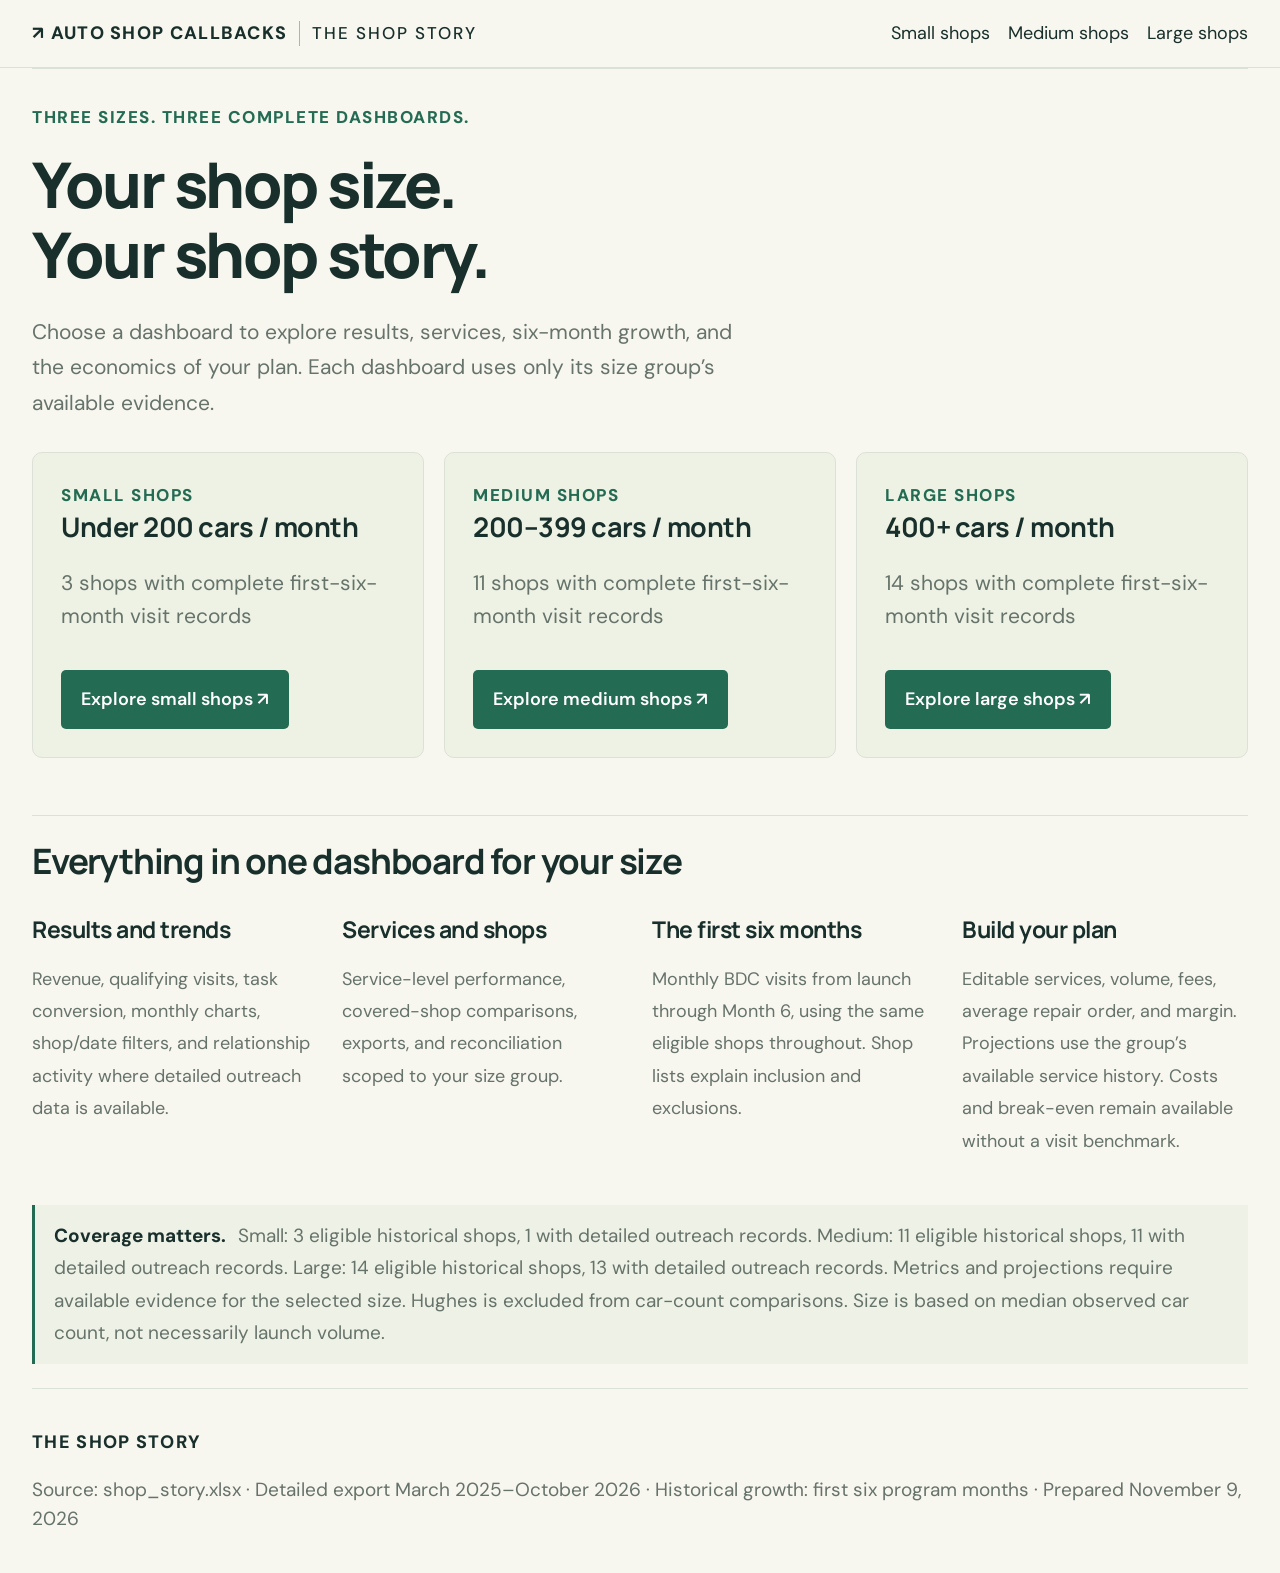
==== commit ade5dd93: "Add files via upload" ====
--- a/index.html
+++ b/index.html
@@ -1,75 +1,75 @@
-<!doctype html><html lang="en"><head><meta charset="utf-8"><meta name="viewport" content="width=device-width,initial-scale=1"><meta name="report-version" content="2026-10-26-separate-dashboards"><title>Choose your shop size | The Shop Story</title><style>@import url('https://fonts.googleapis.com/css2?family=DM+Sans:wght@400;500;600;700&family=Manrope:wght@400;500;600;700;800&display=swap');
-:root{--ink:#182f2b;--green:#246b53;--lime:#d8f39b;--cream:#f7f6ef;--line:#dce1d7;--muted:#66736a}*{box-sizing:border-box}html{scroll-behavior:smooth;scroll-padding-top:25px}body{margin:0;background:var(--cream);color:var(--ink);font:15px 'DM Sans',Arial,sans-serif}button,input,select{font:inherit}button,a,input,select{outline-offset:4px}button{cursor:pointer}a{color:inherit;text-decoration:none}header{max-width:1440px;padding:26px 5%;margin:auto;display:flex;align-items:center;justify-content:space-between;border-bottom:1px solid var(--line);gap:25px}.brand{font-size:13px;font-weight:800;letter-spacing:1.3px;display:flex;gap:12px;align-items:center}.brand small{display:block;font-size:10px;font-weight:500;letter-spacing:2px;border-left:1px solid #a8b7a6;padding-left:12px}.mark{font-size:26px;color:var(--green)}nav{display:flex;gap:26px;font-size:13px}button{background:transparent;border:1px solid #b7c5b7;border-radius:6px;padding:10px 15px;color:var(--ink)}button:hover{background:#e9eddf}main{max-width:1440px;margin:auto;padding:0 5%}.hero{display:grid;grid-template-columns:1.3fr 1fr;gap:7%;padding:75px 0 70px;align-items:center}.eyebrow{font-size:10px;font-weight:800;letter-spacing:2px;color:var(--green);margin:0 0 18px}h1,h2,h3{font-family:'Manrope',Arial,sans-serif}h1{font-size:clamp(38px,4.2vw,62px);line-height:1.12;letter-spacing:-2.5px;margin:0 0 25px;font-weight:800}h2{font-size:32px;letter-spacing:-1.2px;margin:0 0 12px}h3{font-size:19px;letter-spacing:-.5px;margin:0 0 12px}.intro{font-size:17px;line-height:1.7;color:var(--muted);max-width:480px;margin:0 0 30px}.button{background:var(--green);color:white;border:0;padding:16px 20px;display:inline-flex;justify-content:space-between;gap:24px;font-size:13px;font-weight:600;border-radius:5px}.button:hover{background:#185441}.hero-proof{background:var(--ink);border-radius:12px;padding:38px;color:white;position:relative;overflow:hidden}.hero-proof:after{content:'↗';position:absolute;right:15px;top:-20px;font-size:175px;color:#ffffff08}.hero-proof .eyebrow{color:var(--lime)}.hero-proof>strong{font-family:Manrope,Arial;font-size:clamp(35px,4.1vw,57px);letter-spacing:-2px}.hero-proof>p:not(.eyebrow){font-size:16px;color:#dce5d7}.hero-proof>div{padding:20px 0;margin:25px 0 20px;border-top:1px solid #43564e;border-bottom:1px solid #43564e;display:flex;flex-direction:column;gap:13px}.hero-proof small{font-size:11px;line-height:1.7;color:#b4c3b3}section{padding:45px 0;border-top:1px solid var(--line)}section.hero{border:0}.section-head{display:flex;justify-content:space-between;align-items:center;gap:20px;margin-bottom:25px}.section-head p:not(.eyebrow){color:var(--muted)}.source,.badge{font-size:10px;letter-spacing:1.4px;background:#e8ecdf;padding:9px 13px;border-radius:4px;white-space:nowrap}.filters{display:flex;align-items:end;gap:14px;margin:20px 0 10px;padding:18px;background:#eceedf;border-radius:8px}label{display:flex;flex-direction:column;gap:7px;font-size:11px;font-weight:600;color:var(--muted)}input,select{background:#fffef8;color:var(--ink);border:1px solid #ccd5c7;padding:10px;border-radius:4px;max-width:100%}.filters select{width:270px}.filters>span{font-size:11px;margin-left:auto;align-self:center}#filterError{color:#a33b2a}.metrics{display:grid;grid-template-columns:repeat(4,1fr);gap:13px;margin:20px 0}.metric{background:white;border:1px solid var(--line);padding:22px;border-radius:8px}.metric>span{font-size:11px;color:var(--muted);display:block}.metric strong{display:block;font:800 32px Manrope,Arial;letter-spacing:-1px;margin:10px 0}.metric small{font-size:10px;line-height:1.5;color:var(--muted)}.metric:first-child{background:#e8efdf}.chart-panel,.panel{border:1px solid var(--line);border-radius:10px;background:#fffefa;padding:26px;margin:22px 0}.chart-head{display:flex;justify-content:space-between;gap:20px;align-items:start}.chart-head p{font-size:12px;color:var(--muted);line-height:1.5}.segments{display:flex;padding:3px;background:#eef0e7;border-radius:5px}.segments button{border:0;padding:8px 13px;font-size:11px}.segments .active{background:var(--green);color:white}.chart-foot{font-size:11px;color:var(--muted);display:flex;justify-content:space-between;border-top:1px solid var(--line);padding-top:15px}svg{width:100%;display:block;height:auto}.chart-bar{fill:var(--green)}.chart-bar:hover{fill:#83a856}.chart-label{font-size:11px;fill:var(--muted)}.chart-value{font-size:10px;fill:var(--ink)}.two-col{display:grid;grid-template-columns:1fr 1fr;gap:20px}.two-col .panel{margin:0}.dark{background:var(--ink);color:white;border-color:var(--ink)}.dark .eyebrow{color:var(--lime)}.dark p:not(.eyebrow){font-size:14px;line-height:1.8;color:#ccd7c9}.dark .fine{font-size:11px!important}.relationship-stats{display:flex;gap:40px;border-top:1px solid #43564e;border-bottom:1px solid #43564e;padding:18px 0;margin:25px 0}.relationship-stats strong{font-size:29px;color:var(--lime);display:block}.relationship-stats span{font-size:11px}.funnel-row{display:grid;grid-template-columns:1fr auto;gap:10px;align-items:center;margin:20px 0;font-size:12px}.funnel-row .track{grid-column:1/-1;height:9px;background:#edf0e4;border-radius:5px}.track i{display:block;height:100%;background:var(--green);border-radius:5px}.fine{font-size:11px;line-height:1.7;color:var(--muted)}.table-wrap{overflow:auto;border:1px solid var(--line);border-radius:7px}table{width:100%;border-collapse:collapse;background:#fffefa;text-align:right;font-size:12px}th{background:#e9eddf;color:var(--muted);font-size:10px;font-weight:600;white-space:nowrap}th,td{padding:15px 13px;border-bottom:1px solid var(--line)}th:first-child,td:first-child{text-align:left}td:first-child{font-weight:600}tbody tr:hover{background:#f0f3e8}.sum{background:#e8efdf;font-weight:800}details{margin:25px 0;border-top:1px solid var(--line);border-bottom:1px solid var(--line);padding:20px 0}summary{cursor:pointer;font-size:14px;font-weight:600;list-style:none}summary span{float:right}details[open] summary{margin-bottom:20px}.plan-section{margin-top:20px}.plan-layout{display:grid;grid-template-columns:1.7fr 1fr;gap:28px}.calculator-inputs{display:grid;grid-template-columns:repeat(4,1fr);gap:12px;margin:0 0 25px}.calculator-inputs input{width:100%}.plan-table td{padding:16px 10px}.plan-table label{flex-direction:row;align-items:center;gap:10px;color:var(--ink);font-size:12px}.plan-table input[type=number]{width:95px;font-size:12px;padding:8px}.plan-table input[type=checkbox]{accent-color:var(--green);width:16px;height:16px}.plan-summary{background:var(--ink);color:white;padding:30px;border-radius:10px}.plan-summary .eyebrow{color:var(--lime)}.price-line{display:flex;justify-content:space-between;gap:15px;font-size:12px;padding:12px 0;border-bottom:1px solid #42574c}.total-price{margin:25px 0}.total-price span{font-size:12px;display:block;color:#cad5c7}.total-price strong{font:800 46px Manrope,Arial;letter-spacing:-1.5px}.scenario-stats{display:grid;grid-template-columns:1fr 1fr;gap:20px;margin:25px 0}.scenario-stats strong{font-size:26px;display:block;color:var(--lime)}.scenario-stats span{font-size:10px;color:#c1d0be}.break-even{display:flex;align-items:center;gap:15px;background:#2c473c;padding:17px;border-radius:6px;margin:20px 0}.break-even b{font-size:28px;color:var(--lime)}.break-even span{font-size:11px;line-height:1.6}#sixMonth{font-size:12px;line-height:1.6}.plan-summary .fine{color:#b7c9b3;font-size:10px}.plan-summary .button{width:100%;margin-top:15px;background:var(--lime);color:var(--ink)}.method-grid{display:grid;grid-template-columns:repeat(4,1fr);gap:27px;margin:30px 0}.method-grid article>b{font-size:12px;color:var(--green);border:1px solid #bbcbb4;border-radius:50%;width:34px;height:34px;display:inline-flex;align-items:center;justify-content:center;margin-bottom:18px}.method-grid h3{font-size:15px}.method-grid p{font-size:12px;line-height:1.8;color:var(--muted)}.audit-grid{display:grid;grid-template-columns:repeat(4,1fr);gap:18px}.audit-grid strong{display:block;font-size:22px;margin-bottom:5px}.audit-grid span{font-size:11px;color:var(--muted)}footer{padding:40px 0;display:flex;gap:20px;align-items:center;flex-wrap:wrap;border-top:1px solid var(--line)}footer p{font-size:12px;color:var(--muted)}footer a{margin-left:auto;font-size:12px;font-weight:600}footer>small{width:100%;font-size:10px;color:var(--muted)}
-.evidence-note{padding:15px 19px;border-left:3px solid var(--green);background:#eef1e6;font-size:11px;line-height:1.8;color:var(--muted)}.evidence-note b{color:var(--ink);margin-right:7px}#chart,#tenure{overflow-x:auto}
-@media(max-width:1000px){header nav{display:none}.hero{gap:25px}h1{font-size:40px}.hero-proof{padding:25px}.plan-layout{grid-template-columns:1fr}.method-grid{grid-template-columns:1fr 1fr}.filters{flex-wrap:wrap}.metrics{grid-template-columns:1fr 1fr}.calculator-inputs{grid-template-columns:1fr 1fr}}@media(max-width:650px){header{padding:20px 5%}.brand small{display:none}header button{font-size:10px}.hero{grid-template-columns:1fr;padding:40px 0}.hero-proof{margin-top:10px}h1{font-size:39px;letter-spacing:-1.5px}h2{font-size:26px}.section-head{align-items:start;flex-direction:column}.two-col{grid-template-columns:1fr}.chart-head{flex-direction:column}.chart-panel{padding:15px}.filters select{width:100%}.filters>label:first-child{width:100%}.filters>span{width:100%}.metric{padding:17px}.metric strong{font-size:26px}.method-grid,.audit-grid{grid-template-columns:1fr 1fr}.chart-label{font-size:13px}#chart svg,#tenure svg{min-width:650px}.hero-proof>strong{font-size:45px}footer a{margin-left:0}.plan-table input[type=number]{width:80px}nav{display:none}}
-.report-status{font-size:16px;line-height:1.7;padding:14px 18px;background:#e8efdf;border-left:3px solid var(--green);border-radius:4px;color:var(--ink)}
+<!doctype html><html lang="en"><head><meta charset="utf-8"><meta name="viewport" content="width=device-width,initial-scale=1"><meta name="report-version" content="2026-10-26-separate-dashboards"><title>Choose your shop size | The Shop Story</title><style data-text-increase="3">@import url('https://fonts.googleapis.com/css2?family=DM+Sans:wght@400;500;600;700&family=Manrope:wght@400;500;600;700;800&display=swap');
+:root{--ink:#182f2b;--green:#246b53;--lime:#d8f39b;--cream:#f7f6ef;--line:#dce1d7;--muted:#66736a}*{box-sizing:border-box}html{scroll-behavior:smooth;scroll-padding-top:25px}body{margin:0;background:var(--cream);color:var(--ink);font:18px 'DM Sans',Arial,sans-serif}button,input,select{font:inherit}button,a,input,select{outline-offset:4px}button{cursor:pointer}a{color:inherit;text-decoration:none}header{max-width:1440px;padding:26px 5%;margin:auto;display:flex;align-items:center;justify-content:space-between;border-bottom:1px solid var(--line);gap:25px}.brand{font-size:16px;font-weight:800;letter-spacing:1.3px;display:flex;gap:12px;align-items:center}.brand small{display:block;font-size:13px;font-weight:500;letter-spacing:2px;border-left:1px solid #a8b7a6;padding-left:12px}.mark{font-size:29px;color:var(--green)}nav{display:flex;gap:26px;font-size:16px}button{background:transparent;border:1px solid #b7c5b7;border-radius:6px;padding:10px 15px;color:var(--ink)}button:hover{background:#e9eddf}main{max-width:1440px;margin:auto;padding:0 5%}.hero{display:grid;grid-template-columns:1.3fr 1fr;gap:7%;padding:75px 0 70px;align-items:center}.eyebrow{font-size:13px;font-weight:800;letter-spacing:2px;color:var(--green);margin:0 0 18px}h1,h2,h3{font-family:'Manrope',Arial,sans-serif}h1{font-size:calc(clamp(38px,4.2vw,62px) + 3px);line-height:1.12;letter-spacing:-2.5px;margin:0 0 25px;font-weight:800}h2{font-size:35px;letter-spacing:-1.2px;margin:0 0 12px}h3{font-size:22px;letter-spacing:-.5px;margin:0 0 12px}.intro{font-size:20px;line-height:1.7;color:var(--muted);max-width:480px;margin:0 0 30px}.button{background:var(--green);color:white;border:0;padding:16px 20px;display:inline-flex;justify-content:space-between;gap:24px;font-size:16px;font-weight:600;border-radius:5px}.button:hover{background:#185441}.hero-proof{background:var(--ink);border-radius:12px;padding:38px;color:white;position:relative;overflow:hidden}.hero-proof:after{content:'↗';position:absolute;right:15px;top:-20px;font-size:178px;color:#ffffff08}.hero-proof .eyebrow{color:var(--lime)}.hero-proof>strong{font-family:Manrope,Arial;font-size:calc(clamp(35px,4.1vw,57px) + 3px);letter-spacing:-2px}.hero-proof>p:not(.eyebrow){font-size:19px;color:#dce5d7}.hero-proof>div{padding:20px 0;margin:25px 0 20px;border-top:1px solid #43564e;border-bottom:1px solid #43564e;display:flex;flex-direction:column;gap:13px}.hero-proof small{font-size:14px;line-height:1.7;color:#b4c3b3}section{padding:45px 0;border-top:1px solid var(--line)}section.hero{border:0}.section-head{display:flex;justify-content:space-between;align-items:center;gap:20px;margin-bottom:25px}.section-head p:not(.eyebrow){color:var(--muted)}.source,.badge{font-size:13px;letter-spacing:1.4px;background:#e8ecdf;padding:9px 13px;border-radius:4px;white-space:nowrap}.filters{display:flex;align-items:end;gap:14px;margin:20px 0 10px;padding:18px;background:#eceedf;border-radius:8px}label{display:flex;flex-direction:column;gap:7px;font-size:14px;font-weight:600;color:var(--muted)}input,select{background:#fffef8;color:var(--ink);border:1px solid #ccd5c7;padding:10px;border-radius:4px;max-width:100%}.filters select{width:270px}.filters>span{font-size:14px;margin-left:auto;align-self:center}#filterError{color:#a33b2a}.metrics{display:grid;grid-template-columns:repeat(4,1fr);gap:13px;margin:20px 0}.metric{background:white;border:1px solid var(--line);padding:22px;border-radius:8px}.metric>span{font-size:14px;color:var(--muted);display:block}.metric strong{display:block;font:800 35px Manrope,Arial;letter-spacing:-1px;margin:10px 0}.metric small{font-size:13px;line-height:1.5;color:var(--muted)}.metric:first-child{background:#e8efdf}.chart-panel,.panel{border:1px solid var(--line);border-radius:10px;background:#fffefa;padding:26px;margin:22px 0}.chart-head{display:flex;justify-content:space-between;gap:20px;align-items:start}.chart-head p{font-size:15px;color:var(--muted);line-height:1.5}.segments{display:flex;padding:3px;background:#eef0e7;border-radius:5px}.segments button{border:0;padding:8px 13px;font-size:14px}.segments .active{background:var(--green);color:white}.chart-foot{font-size:14px;color:var(--muted);display:flex;justify-content:space-between;border-top:1px solid var(--line);padding-top:15px}svg{width:100%;display:block;height:auto}.chart-bar{fill:var(--green)}.chart-bar:hover{fill:#83a856}.chart-label{font-size:14px;fill:var(--muted)}.chart-value{font-size:13px;fill:var(--ink)}.two-col{display:grid;grid-template-columns:1fr 1fr;gap:20px}.two-col .panel{margin:0}.dark{background:var(--ink);color:white;border-color:var(--ink)}.dark .eyebrow{color:var(--lime)}.dark p:not(.eyebrow){font-size:17px;line-height:1.8;color:#ccd7c9}.dark .fine{font-size:14px!important}.relationship-stats{display:flex;gap:40px;border-top:1px solid #43564e;border-bottom:1px solid #43564e;padding:18px 0;margin:25px 0}.relationship-stats strong{font-size:32px;color:var(--lime);display:block}.relationship-stats span{font-size:14px}.funnel-row{display:grid;grid-template-columns:1fr auto;gap:10px;align-items:center;margin:20px 0;font-size:15px}.funnel-row .track{grid-column:1/-1;height:9px;background:#edf0e4;border-radius:5px}.track i{display:block;height:100%;background:var(--green);border-radius:5px}.fine{font-size:14px;line-height:1.7;color:var(--muted)}.table-wrap{overflow:auto;border:1px solid var(--line);border-radius:7px}table{width:100%;border-collapse:collapse;background:#fffefa;text-align:right;font-size:15px}th{background:#e9eddf;color:var(--muted);font-size:13px;font-weight:600;white-space:nowrap}th,td{padding:15px 13px;border-bottom:1px solid var(--line)}th:first-child,td:first-child{text-align:left}td:first-child{font-weight:600}tbody tr:hover{background:#f0f3e8}.sum{background:#e8efdf;font-weight:800}details{margin:25px 0;border-top:1px solid var(--line);border-bottom:1px solid var(--line);padding:20px 0}summary{cursor:pointer;font-size:17px;font-weight:600;list-style:none}summary span{float:right}details[open] summary{margin-bottom:20px}.plan-section{margin-top:20px}.plan-layout{display:grid;grid-template-columns:1.7fr 1fr;gap:28px}.calculator-inputs{display:grid;grid-template-columns:repeat(4,1fr);gap:12px;margin:0 0 25px}.calculator-inputs input{width:100%}.plan-table td{padding:16px 10px}.plan-table label{flex-direction:row;align-items:center;gap:10px;color:var(--ink);font-size:15px}.plan-table input[type=number]{width:95px;font-size:15px;padding:8px}.plan-table input[type=checkbox]{accent-color:var(--green);width:16px;height:16px}.plan-summary{background:var(--ink);color:white;padding:30px;border-radius:10px}.plan-summary .eyebrow{color:var(--lime)}.price-line{display:flex;justify-content:space-between;gap:15px;font-size:15px;padding:12px 0;border-bottom:1px solid #42574c}.total-price{margin:25px 0}.total-price span{font-size:15px;display:block;color:#cad5c7}.total-price strong{font:800 49px Manrope,Arial;letter-spacing:-1.5px}.scenario-stats{display:grid;grid-template-columns:1fr 1fr;gap:20px;margin:25px 0}.scenario-stats strong{font-size:29px;display:block;color:var(--lime)}.scenario-stats span{font-size:13px;color:#c1d0be}.break-even{display:flex;align-items:center;gap:15px;background:#2c473c;padding:17px;border-radius:6px;margin:20px 0}.break-even b{font-size:31px;color:var(--lime)}.break-even span{font-size:14px;line-height:1.6}#sixMonth{font-size:15px;line-height:1.6}.plan-summary .fine{color:#b7c9b3;font-size:13px}.plan-summary .button{width:100%;margin-top:15px;background:var(--lime);color:var(--ink)}.method-grid{display:grid;grid-template-columns:repeat(4,1fr);gap:27px;margin:30px 0}.method-grid article>b{font-size:15px;color:var(--green);border:1px solid #bbcbb4;border-radius:50%;width:34px;height:34px;display:inline-flex;align-items:center;justify-content:center;margin-bottom:18px}.method-grid h3{font-size:18px}.method-grid p{font-size:15px;line-height:1.8;color:var(--muted)}.audit-grid{display:grid;grid-template-columns:repeat(4,1fr);gap:18px}.audit-grid strong{display:block;font-size:25px;margin-bottom:5px}.audit-grid span{font-size:14px;color:var(--muted)}footer{padding:40px 0;display:flex;gap:20px;align-items:center;flex-wrap:wrap;border-top:1px solid var(--line)}footer p{font-size:15px;color:var(--muted)}footer a{margin-left:auto;font-size:15px;font-weight:600}footer>small{width:100%;font-size:13px;color:var(--muted)}
+.evidence-note{padding:15px 19px;border-left:3px solid var(--green);background:#eef1e6;font-size:14px;line-height:1.8;color:var(--muted)}.evidence-note b{color:var(--ink);margin-right:7px}#chart,#tenure{overflow-x:auto}
+@media(max-width:1000px){header nav{display:none}.hero{gap:25px}h1{font-size:43px}.hero-proof{padding:25px}.plan-layout{grid-template-columns:1fr}.method-grid{grid-template-columns:1fr 1fr}.filters{flex-wrap:wrap}.metrics{grid-template-columns:1fr 1fr}.calculator-inputs{grid-template-columns:1fr 1fr}}@media(max-width:650px){header{padding:20px 5%}.brand small{display:none}header button{font-size:13px}.hero{grid-template-columns:1fr;padding:40px 0}.hero-proof{margin-top:10px}h1{font-size:42px;letter-spacing:-1.5px}h2{font-size:29px}.section-head{align-items:start;flex-direction:column}.two-col{grid-template-columns:1fr}.chart-head{flex-direction:column}.chart-panel{padding:15px}.filters select{width:100%}.filters>label:first-child{width:100%}.filters>span{width:100%}.metric{padding:17px}.metric strong{font-size:29px}.method-grid,.audit-grid{grid-template-columns:1fr 1fr}.chart-label{font-size:16px}#chart svg,#tenure svg{min-width:650px}.hero-proof>strong{font-size:48px}footer a{margin-left:0}.plan-table input[type=number]{width:80px}nav{display:none}}
+.report-status{font-size:19px;line-height:1.7;padding:14px 18px;background:#e8efdf;border-left:3px solid var(--green);border-radius:4px;color:var(--ink)}
 button:disabled,input:disabled,select:disabled{cursor:default;opacity:.8}
 /* Readable at normal browser zoom; dense tables scroll instead of shrinking. */
 @media screen {
- body{font-size:18px;line-height:1.6}
+ body{font-size:21px;line-height:1.6}
  header,main{width:100%;max-width:1280px;padding-left:clamp(18px,3vw,40px);padding-right:clamp(18px,3vw,40px)}
  main{min-width:0}
  section{padding-top:32px;padding-bottom:32px}
  .hero{padding-top:40px;padding-bottom:40px;gap:32px}
  header{flex-wrap:wrap;gap:20px}
- .brand,nav,.button,button{font-size:17px}
- .brand small,.eyebrow,.source,.badge{font-size:14px}
+ .brand,nav,.button,button{font-size:20px}
+ .brand small,.eyebrow,.source,.badge{font-size:17px}
  .eyebrow{letter-spacing:1.5px}
- h2{font-size:32px;line-height:1.25}h3{font-size:23px;line-height:1.35}
- .intro{font-size:20px;max-width:600px}
- .hero-proof>p:not(.eyebrow){font-size:20px}
- .hero-proof small{font-size:16px}
- .hero-proof>div{font-size:19px}
+ h2{font-size:35px;line-height:1.25}h3{font-size:26px;line-height:1.35}
+ .intro{font-size:23px;max-width:600px}
+ .hero-proof>p:not(.eyebrow){font-size:23px}
+ .hero-proof small{font-size:19px}
+ .hero-proof>div{font-size:22px}
  .filters{flex-wrap:wrap;gap:20px}
- label,.filters>span{font-size:16px}
- input,select{font-size:18px;min-height:48px;padding:11px 13px}
+ label,.filters>span{font-size:19px}
+ input,select{font-size:21px;min-height:48px;padding:11px 13px}
  .filters select{width:340px}
  .metrics{gap:18px}
  .metric{padding:22px;min-width:0}
- .metric>span{font-size:17px;line-height:1.5}
- .metric strong{font-size:34px;line-height:1.25;margin:12px 0}
- .metric small{font-size:16px;line-height:1.6}
- .fine,.evidence-note,.chart-head p,.chart-foot{font-size:16px;line-height:1.7}
- .segments button{font-size:16px;padding:10px 16px;min-height:44px}
+ .metric>span{font-size:20px;line-height:1.5}
+ .metric strong{font-size:37px;line-height:1.25;margin:12px 0}
+ .metric small{font-size:19px;line-height:1.6}
+ .fine,.evidence-note,.chart-head p,.chart-foot{font-size:19px;line-height:1.7}
+ .segments button{font-size:19px;padding:10px 16px;min-height:44px}
  .chart-head{flex-wrap:wrap}
- .chart-label{font-size:20px;fill:#42564b;font-weight:500}.chart-value{font-size:21px;font-weight:700}
+ .chart-label{font-size:23px;fill:#42564b;font-weight:500}.chart-value{font-size:24px;font-weight:700}
  #chart svg{width:100%;min-width:760px;max-width:960px;margin:0 auto}
  #chart{margin:18px 0 12px;overflow-x:auto}
  #tenure{min-width:0}
  .chart-panel{padding:24px;margin:20px 0}
  .chart-foot{flex-wrap:wrap;gap:12px}
- .dark p:not(.eyebrow){font-size:18px}
- .dark .fine{font-size:16px!important}
+ .dark p:not(.eyebrow){font-size:21px}
+ .dark .fine{font-size:19px!important}
  .relationship-stats{flex-wrap:wrap;gap:25px}
- .relationship-stats strong{font-size:38px}
- .relationship-stats span,.funnel-row{font-size:17px}
+ .relationship-stats strong{font-size:41px}
+ .relationship-stats span,.funnel-row{font-size:20px}
  .funnel-row .track{height:12px}
- table{font-size:17px;min-width:1080px;font-variant-numeric:tabular-nums}
- th{font-size:15px;white-space:normal;line-height:1.5}
+ table{font-size:20px;min-width:1080px;font-variant-numeric:tabular-nums}
+ th{font-size:18px;white-space:normal;line-height:1.5}
  th,td{padding:18px 16px}
- summary{font-size:20px}
+ summary{font-size:23px}
  .plan-layout{grid-template-columns:minmax(0,1.65fr) minmax(360px,1fr);gap:30px}
  .plan-layout>div,.two-col>.panel{min-width:0}
  .calculator-inputs{grid-template-columns:repeat(2,minmax(0,1fr));gap:20px}
  .plan-table{min-width:660px}
  .plan-table td{padding:18px 12px}
- .plan-table label{font-size:17px;line-height:1.5}
- .plan-table input[type=number]{font-size:18px;width:110px;min-height:48px}
+ .plan-table label{font-size:20px;line-height:1.5}
+ .plan-table input[type=number]{font-size:21px;width:110px;min-height:48px}
  .plan-table input[type=checkbox]{width:22px;height:22px;min-height:22px;flex-shrink:0}
- .price-line,.total-price span{font-size:17px}
- .total-price strong{font-size:54px}
+ .price-line,.total-price span{font-size:20px}
+ .total-price strong{font-size:57px}
  .scenario-stats{grid-template-columns:repeat(2,minmax(0,1fr))}
- .scenario-stats strong{font-size:34px}
- .scenario-stats span{font-size:16px;line-height:1.6;display:block}
- .break-even b{font-size:36px}
- .break-even span,#sixMonth,.plan-summary .fine{font-size:16px}
+ .scenario-stats strong{font-size:37px}
+ .scenario-stats span{font-size:19px;line-height:1.6;display:block}
+ .break-even b{font-size:39px}
+ .break-even span,#sixMonth,.plan-summary .fine{font-size:19px}
  .method-grid{grid-template-columns:repeat(2,minmax(0,1fr));gap:32px}
- .method-grid article>b{font-size:16px;width:42px;height:42px}
- .method-grid h3{font-size:23px}
- .method-grid p{font-size:17px}
+ .method-grid article>b{font-size:19px;width:42px;height:42px}
+ .method-grid h3{font-size:26px}
+ .method-grid p{font-size:20px}
  .audit-grid{gap:25px}
- .audit-grid strong{font-size:30px}
- .audit-grid span,footer p,footer a,footer>small{font-size:16px}
+ .audit-grid strong{font-size:33px}
+ .audit-grid span,footer p,footer a,footer>small{font-size:19px}
 }
 @media screen and (max-width:1100px){
  .plan-layout{grid-template-columns:1fr}
@@ -86,49 +86,49 @@
  .audit-grid{grid-template-columns:repeat(2,minmax(0,1fr))}
 }
 @media screen and (max-width:650px){
- header button,.brand{font-size:16px}
+ header button,.brand{font-size:19px}
  .hero{padding:36px 0}
- .hero-proof>strong{font-size:42px}
- h2{font-size:32px}
+ .hero-proof>strong{font-size:45px}
+ h2{font-size:35px}
  .filters>label:first-child,.filters select{width:100%}
  .metrics{grid-template-columns:1fr}
- .metric strong{font-size:38px}
+ .metric strong{font-size:41px}
  .method-grid{grid-template-columns:1fr}
  .plan-summary,.panel{padding:22px}
- .scenario-stats strong{font-size:30px}
+ .scenario-stats strong{font-size:33px}
  .brand small{display:none}
 }
-@media print{body{font-size:12px;background:white}header nav,header button,.filters button,.segments,section button{display:none!important}main{padding:0 20px}.hero{padding:30px 0;gap:25px}h1{font-size:34px}.hero-proof,.dark,.plan-summary{print-color-adjust:exact;-webkit-print-color-adjust:exact}.hero-proof>strong{font-size:38px}section{padding:25px 0}.metrics,.panel,.chart-panel,.plan-summary{break-inside:avoid}.table-wrap{overflow:visible}table{font-size:11px}th{font-size:11px;white-space:normal}th,td{padding:9px 6px}.plan-layout{grid-template-columns:1fr}.method-grid{grid-template-columns:1fr 1fr}footer{padding:20px 0}details:not([open]){display:none}}
-.size-cards{display:grid;grid-template-columns:repeat(3,minmax(0,1fr));gap:20px;margin:25px 0}.size-card{display:block;padding:28px;background:#eef2e5;border:1px solid var(--line);border-radius:10px}.size-card:hover{border-color:var(--green);background:#e7eedc}.size-card p{color:var(--muted);line-height:1.7;font-size:13px}.size-card .button{margin-top:15px}.size-card h3{font-size:22px}.size-hero{padding:55px 0 30px}.size-hero h1{font-size:clamp(36px,5vw,60px)}.size-metrics{grid-template-columns:repeat(3,minmax(0,1fr));margin-top:30px}.size-chart svg{width:100%;min-width:650px;display:block}.size-chart{overflow-x:auto;margin-top:25px}.empty-state{padding:40px;background:#eef2e5;line-height:1.7}.reason{text-align:left;white-space:normal;min-width:250px}nav [aria-current=page]{font-weight:800;color:var(--green);border-bottom:2px solid var(--green)}.filters>span{font-size:12px;color:var(--muted);max-width:430px;line-height:1.7}@media(max-width:800px){.size-cards,.size-metrics{grid-template-columns:1fr}header{flex-wrap:wrap}header nav{flex-wrap:wrap;gap:16px}.size-card{padding:22px}}@media print{.size-hero{padding:20px 0}.size-chart svg{min-width:0}.size-chart{overflow:visible}.size-cards{grid-template-columns:repeat(3,1fr)}.size-card .button{display:none}.size-card{padding:14px}.size-card h3{font-size:16px}}
+@media print{body{font-size:15px;background:white}header nav,header button,.filters button,.segments,section button{display:none!important}main{padding:0 20px}.hero{padding:30px 0;gap:25px}h1{font-size:37px}.hero-proof,.dark,.plan-summary{print-color-adjust:exact;-webkit-print-color-adjust:exact}.hero-proof>strong{font-size:41px}section{padding:25px 0}.metrics,.panel,.chart-panel,.plan-summary{break-inside:avoid}.table-wrap{overflow:visible}table{font-size:14px}th{font-size:14px;white-space:normal}th,td{padding:9px 6px}.plan-layout{grid-template-columns:1fr}.method-grid{grid-template-columns:1fr 1fr}footer{padding:20px 0}details:not([open]){display:none}}
+.size-cards{display:grid;grid-template-columns:repeat(3,minmax(0,1fr));gap:20px;margin:25px 0}.size-card{display:block;padding:28px;background:#eef2e5;border:1px solid var(--line);border-radius:10px}.size-card:hover{border-color:var(--green);background:#e7eedc}.size-card p{color:var(--muted);line-height:1.7;font-size:16px}.size-card .button{margin-top:15px}.size-card h3{font-size:25px}.size-hero{padding:55px 0 30px}.size-hero h1{font-size:calc(clamp(36px,5vw,60px) + 3px)}.size-metrics{grid-template-columns:repeat(3,minmax(0,1fr));margin-top:30px}.size-chart svg{width:100%;min-width:650px;display:block}.size-chart{overflow-x:auto;margin-top:25px}.empty-state{padding:40px;background:#eef2e5;line-height:1.7}.reason{text-align:left;white-space:normal;min-width:250px}nav [aria-current=page]{font-weight:800;color:var(--green);border-bottom:2px solid var(--green)}.filters>span{font-size:15px;color:var(--muted);max-width:430px;line-height:1.7}@media(max-width:800px){.size-cards,.size-metrics{grid-template-columns:1fr}header{flex-wrap:wrap}header nav{flex-wrap:wrap;gap:16px}.size-card{padding:22px}}@media print{.size-hero{padding:20px 0}.size-chart svg{min-width:0}.size-chart{overflow:visible}.size-cards{grid-template-columns:repeat(3,1fr)}.size-card .button{display:none}.size-card{padding:14px}.size-card h3{font-size:19px}}
 .size-chart{padding-bottom:8px}
 @media screen{
  .size-chart svg{width:100%;min-width:720px;max-width:840px;margin:0 auto}
- .size-card p{font-size:18px;line-height:1.6}
- .size-card h3{font-size:24px}
- .filters>span{font-size:16px}
+ .size-card p{font-size:21px;line-height:1.6}
+ .size-card h3{font-size:27px}
+ .filters>span{font-size:19px}
  .size-hero{padding:40px 0 28px}
 }
-</style><style id="dashboard-layout">/* Wider desktop workspace; preserve the mobile layout. */
+</style><style id="dashboard-layout" data-text-increase="3">/* Wider desktop workspace; preserve the mobile layout. */
 @media screen and (min-width:1001px){
- header,main{max-width:1600px;padding-left:32px;padding-right:32px}
- body{font-size:16px;line-height:1.5}
+ header,main{max-width:1792px;padding-left:32px;padding-right:32px}
+ body{font-size:19px;line-height:1.5}
  header{gap:18px;padding-top:20px;padding-bottom:20px}
  header nav{display:flex;gap:18px;flex-wrap:wrap}
- header nav a,.brand,.button,button{font-size:15px}
+ header nav a,.brand,.button,button{font-size:18px}
  section{padding-top:24px;padding-bottom:24px}
  .hero{padding-top:32px;padding-bottom:32px;gap:36px}
  .hero-proof{padding:26px}
- .intro{font-size:18px;max-width:720px}
+ .intro{font-size:21px;max-width:720px}
  .metrics{gap:16px}
  .metric{padding:20px}
- .metric strong{font-size:32px}
+ .metric strong{font-size:35px}
  .chart-panel,.panel{padding:22px}
- table{font-size:15px;min-width:900px}
- th{font-size:14px}
+ table{font-size:18px;min-width:900px}
+ th{font-size:17px}
  th,td{padding:12px}
  .method-grid{grid-template-columns:repeat(4,minmax(0,1fr));gap:24px}
- .method-grid h3{font-size:20px}
- .method-grid p{font-size:15px}
+ .method-grid h3{font-size:23px}
+ .method-grid p{font-size:18px}
  .plan-layout{grid-template-columns:minmax(0,1.7fr) minmax(340px,1fr);gap:24px}
  .two-col{grid-template-columns:1fr 1fr}
  .plan-table{min-width:660px}
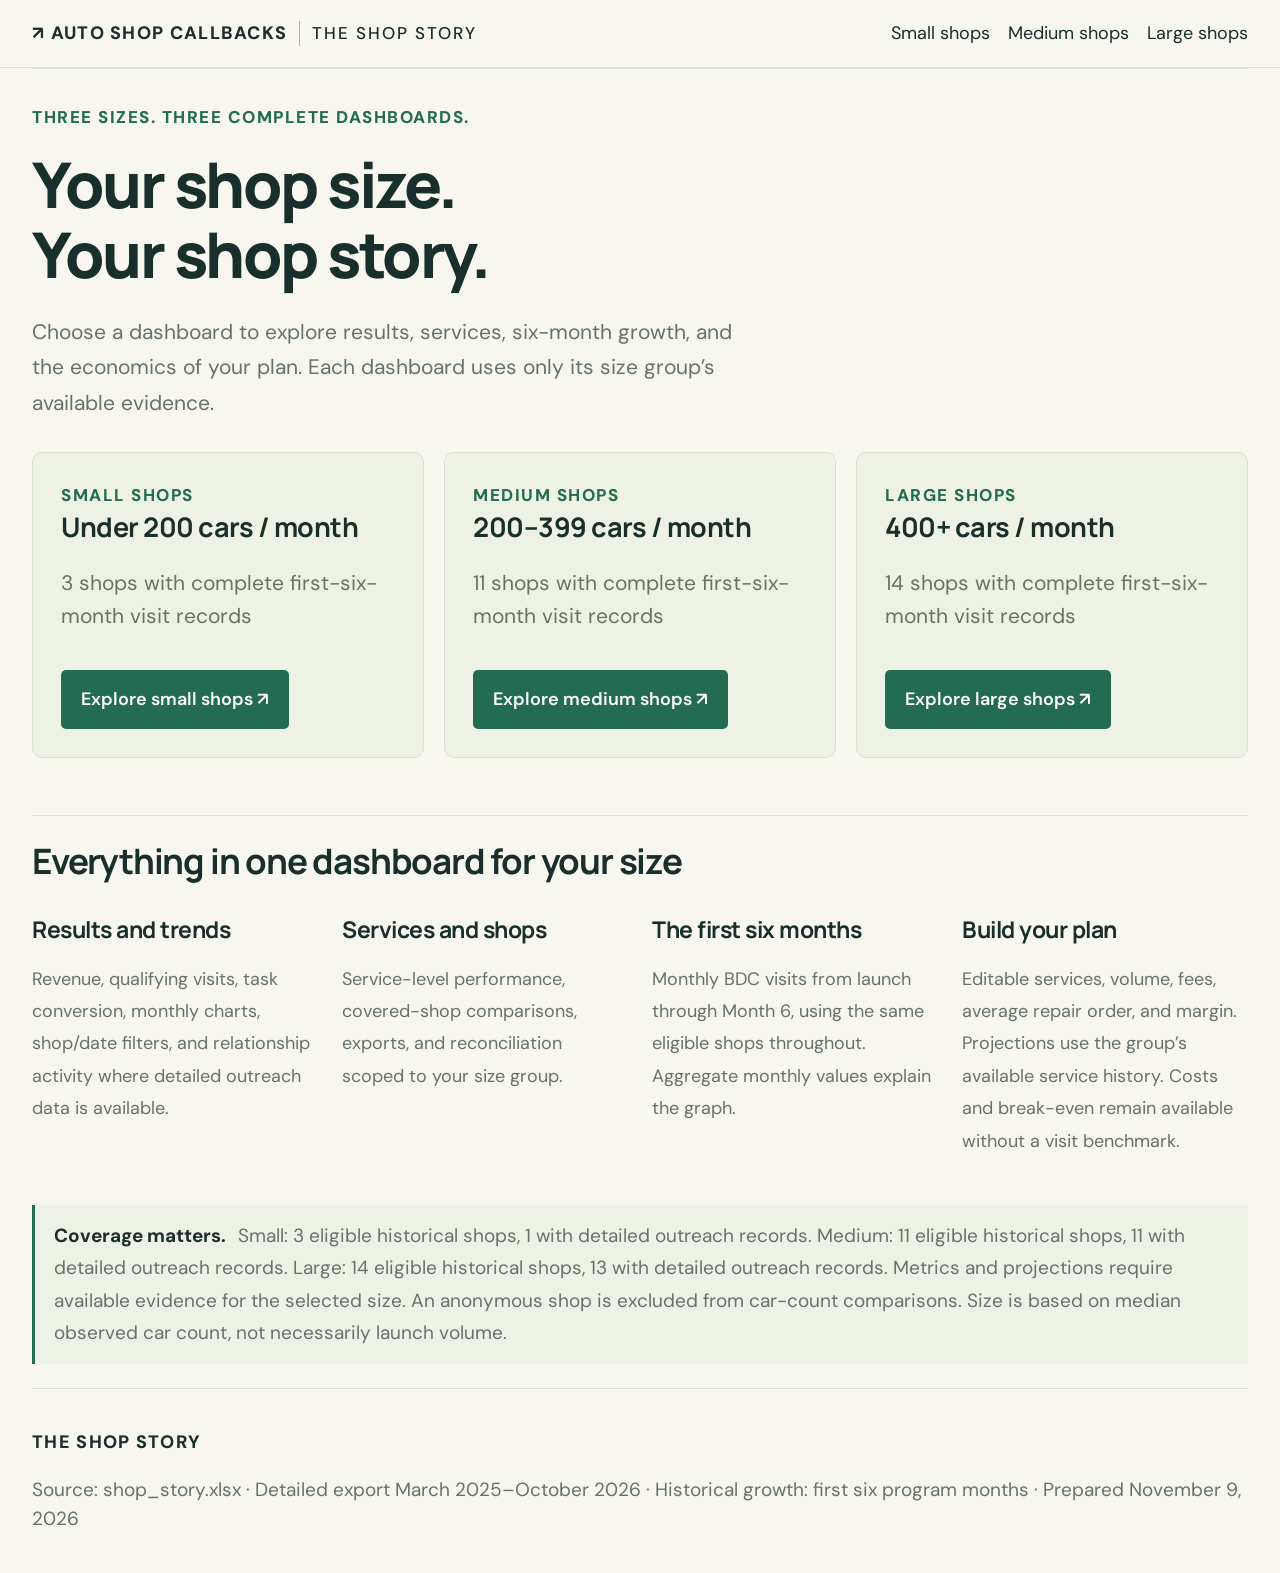
==== commit d90987e8: "Add files via upload" ====
--- a/index.html
+++ b/index.html
@@ -1,7 +1,7 @@
 <!doctype html><html lang="en"><head><meta charset="utf-8"><meta name="viewport" content="width=device-width,initial-scale=1"><meta name="report-version" content="2026-10-26-separate-dashboards"><title>Choose your shop size | The Shop Story</title><style data-text-increase="3">@import url('https://fonts.googleapis.com/css2?family=DM+Sans:wght@400;500;600;700&family=Manrope:wght@400;500;600;700;800&display=swap');
 :root{--ink:#182f2b;--green:#246b53;--lime:#d8f39b;--cream:#f7f6ef;--line:#dce1d7;--muted:#66736a}*{box-sizing:border-box}html{scroll-behavior:smooth;scroll-padding-top:25px}body{margin:0;background:var(--cream);color:var(--ink);font:18px 'DM Sans',Arial,sans-serif}button,input,select{font:inherit}button,a,input,select{outline-offset:4px}button{cursor:pointer}a{color:inherit;text-decoration:none}header{max-width:1440px;padding:26px 5%;margin:auto;display:flex;align-items:center;justify-content:space-between;border-bottom:1px solid var(--line);gap:25px}.brand{font-size:16px;font-weight:800;letter-spacing:1.3px;display:flex;gap:12px;align-items:center}.brand small{display:block;font-size:13px;font-weight:500;letter-spacing:2px;border-left:1px solid #a8b7a6;padding-left:12px}.mark{font-size:29px;color:var(--green)}nav{display:flex;gap:26px;font-size:16px}button{background:transparent;border:1px solid #b7c5b7;border-radius:6px;padding:10px 15px;color:var(--ink)}button:hover{background:#e9eddf}main{max-width:1440px;margin:auto;padding:0 5%}.hero{display:grid;grid-template-columns:1.3fr 1fr;gap:7%;padding:75px 0 70px;align-items:center}.eyebrow{font-size:13px;font-weight:800;letter-spacing:2px;color:var(--green);margin:0 0 18px}h1,h2,h3{font-family:'Manrope',Arial,sans-serif}h1{font-size:calc(clamp(38px,4.2vw,62px) + 3px);line-height:1.12;letter-spacing:-2.5px;margin:0 0 25px;font-weight:800}h2{font-size:35px;letter-spacing:-1.2px;margin:0 0 12px}h3{font-size:22px;letter-spacing:-.5px;margin:0 0 12px}.intro{font-size:20px;line-height:1.7;color:var(--muted);max-width:480px;margin:0 0 30px}.button{background:var(--green);color:white;border:0;padding:16px 20px;display:inline-flex;justify-content:space-between;gap:24px;font-size:16px;font-weight:600;border-radius:5px}.button:hover{background:#185441}.hero-proof{background:var(--ink);border-radius:12px;padding:38px;color:white;position:relative;overflow:hidden}.hero-proof:after{content:'↗';position:absolute;right:15px;top:-20px;font-size:178px;color:#ffffff08}.hero-proof .eyebrow{color:var(--lime)}.hero-proof>strong{font-family:Manrope,Arial;font-size:calc(clamp(35px,4.1vw,57px) + 3px);letter-spacing:-2px}.hero-proof>p:not(.eyebrow){font-size:19px;color:#dce5d7}.hero-proof>div{padding:20px 0;margin:25px 0 20px;border-top:1px solid #43564e;border-bottom:1px solid #43564e;display:flex;flex-direction:column;gap:13px}.hero-proof small{font-size:14px;line-height:1.7;color:#b4c3b3}section{padding:45px 0;border-top:1px solid var(--line)}section.hero{border:0}.section-head{display:flex;justify-content:space-between;align-items:center;gap:20px;margin-bottom:25px}.section-head p:not(.eyebrow){color:var(--muted)}.source,.badge{font-size:13px;letter-spacing:1.4px;background:#e8ecdf;padding:9px 13px;border-radius:4px;white-space:nowrap}.filters{display:flex;align-items:end;gap:14px;margin:20px 0 10px;padding:18px;background:#eceedf;border-radius:8px}label{display:flex;flex-direction:column;gap:7px;font-size:14px;font-weight:600;color:var(--muted)}input,select{background:#fffef8;color:var(--ink);border:1px solid #ccd5c7;padding:10px;border-radius:4px;max-width:100%}.filters select{width:270px}.filters>span{font-size:14px;margin-left:auto;align-self:center}#filterError{color:#a33b2a}.metrics{display:grid;grid-template-columns:repeat(4,1fr);gap:13px;margin:20px 0}.metric{background:white;border:1px solid var(--line);padding:22px;border-radius:8px}.metric>span{font-size:14px;color:var(--muted);display:block}.metric strong{display:block;font:800 35px Manrope,Arial;letter-spacing:-1px;margin:10px 0}.metric small{font-size:13px;line-height:1.5;color:var(--muted)}.metric:first-child{background:#e8efdf}.chart-panel,.panel{border:1px solid var(--line);border-radius:10px;background:#fffefa;padding:26px;margin:22px 0}.chart-head{display:flex;justify-content:space-between;gap:20px;align-items:start}.chart-head p{font-size:15px;color:var(--muted);line-height:1.5}.segments{display:flex;padding:3px;background:#eef0e7;border-radius:5px}.segments button{border:0;padding:8px 13px;font-size:14px}.segments .active{background:var(--green);color:white}.chart-foot{font-size:14px;color:var(--muted);display:flex;justify-content:space-between;border-top:1px solid var(--line);padding-top:15px}svg{width:100%;display:block;height:auto}.chart-bar{fill:var(--green)}.chart-bar:hover{fill:#83a856}.chart-label{font-size:14px;fill:var(--muted)}.chart-value{font-size:13px;fill:var(--ink)}.two-col{display:grid;grid-template-columns:1fr 1fr;gap:20px}.two-col .panel{margin:0}.dark{background:var(--ink);color:white;border-color:var(--ink)}.dark .eyebrow{color:var(--lime)}.dark p:not(.eyebrow){font-size:17px;line-height:1.8;color:#ccd7c9}.dark .fine{font-size:14px!important}.relationship-stats{display:flex;gap:40px;border-top:1px solid #43564e;border-bottom:1px solid #43564e;padding:18px 0;margin:25px 0}.relationship-stats strong{font-size:32px;color:var(--lime);display:block}.relationship-stats span{font-size:14px}.funnel-row{display:grid;grid-template-columns:1fr auto;gap:10px;align-items:center;margin:20px 0;font-size:15px}.funnel-row .track{grid-column:1/-1;height:9px;background:#edf0e4;border-radius:5px}.track i{display:block;height:100%;background:var(--green);border-radius:5px}.fine{font-size:14px;line-height:1.7;color:var(--muted)}.table-wrap{overflow:auto;border:1px solid var(--line);border-radius:7px}table{width:100%;border-collapse:collapse;background:#fffefa;text-align:right;font-size:15px}th{background:#e9eddf;color:var(--muted);font-size:13px;font-weight:600;white-space:nowrap}th,td{padding:15px 13px;border-bottom:1px solid var(--line)}th:first-child,td:first-child{text-align:left}td:first-child{font-weight:600}tbody tr:hover{background:#f0f3e8}.sum{background:#e8efdf;font-weight:800}details{margin:25px 0;border-top:1px solid var(--line);border-bottom:1px solid var(--line);padding:20px 0}summary{cursor:pointer;font-size:17px;font-weight:600;list-style:none}summary span{float:right}details[open] summary{margin-bottom:20px}.plan-section{margin-top:20px}.plan-layout{display:grid;grid-template-columns:1.7fr 1fr;gap:28px}.calculator-inputs{display:grid;grid-template-columns:repeat(4,1fr);gap:12px;margin:0 0 25px}.calculator-inputs input{width:100%}.plan-table td{padding:16px 10px}.plan-table label{flex-direction:row;align-items:center;gap:10px;color:var(--ink);font-size:15px}.plan-table input[type=number]{width:95px;font-size:15px;padding:8px}.plan-table input[type=checkbox]{accent-color:var(--green);width:16px;height:16px}.plan-summary{background:var(--ink);color:white;padding:30px;border-radius:10px}.plan-summary .eyebrow{color:var(--lime)}.price-line{display:flex;justify-content:space-between;gap:15px;font-size:15px;padding:12px 0;border-bottom:1px solid #42574c}.total-price{margin:25px 0}.total-price span{font-size:15px;display:block;color:#cad5c7}.total-price strong{font:800 49px Manrope,Arial;letter-spacing:-1.5px}.scenario-stats{display:grid;grid-template-columns:1fr 1fr;gap:20px;margin:25px 0}.scenario-stats strong{font-size:29px;display:block;color:var(--lime)}.scenario-stats span{font-size:13px;color:#c1d0be}.break-even{display:flex;align-items:center;gap:15px;background:#2c473c;padding:17px;border-radius:6px;margin:20px 0}.break-even b{font-size:31px;color:var(--lime)}.break-even span{font-size:14px;line-height:1.6}#sixMonth{font-size:15px;line-height:1.6}.plan-summary .fine{color:#b7c9b3;font-size:13px}.plan-summary .button{width:100%;margin-top:15px;background:var(--lime);color:var(--ink)}.method-grid{display:grid;grid-template-columns:repeat(4,1fr);gap:27px;margin:30px 0}.method-grid article>b{font-size:15px;color:var(--green);border:1px solid #bbcbb4;border-radius:50%;width:34px;height:34px;display:inline-flex;align-items:center;justify-content:center;margin-bottom:18px}.method-grid h3{font-size:18px}.method-grid p{font-size:15px;line-height:1.8;color:var(--muted)}.audit-grid{display:grid;grid-template-columns:repeat(4,1fr);gap:18px}.audit-grid strong{display:block;font-size:25px;margin-bottom:5px}.audit-grid span{font-size:14px;color:var(--muted)}footer{padding:40px 0;display:flex;gap:20px;align-items:center;flex-wrap:wrap;border-top:1px solid var(--line)}footer p{font-size:15px;color:var(--muted)}footer a{margin-left:auto;font-size:15px;font-weight:600}footer>small{width:100%;font-size:13px;color:var(--muted)}
 .evidence-note{padding:15px 19px;border-left:3px solid var(--green);background:#eef1e6;font-size:14px;line-height:1.8;color:var(--muted)}.evidence-note b{color:var(--ink);margin-right:7px}#chart,#tenure{overflow-x:auto}
-@media(max-width:1000px){header nav{display:none}.hero{gap:25px}h1{font-size:43px}.hero-proof{padding:25px}.plan-layout{grid-template-columns:1fr}.method-grid{grid-template-columns:1fr 1fr}.filters{flex-wrap:wrap}.metrics{grid-template-columns:1fr 1fr}.calculator-inputs{grid-template-columns:1fr 1fr}}@media(max-width:650px){header{padding:20px 5%}.brand small{display:none}header button{font-size:13px}.hero{grid-template-columns:1fr;padding:40px 0}.hero-proof{margin-top:10px}h1{font-size:42px;letter-spacing:-1.5px}h2{font-size:29px}.section-head{align-items:start;flex-direction:column}.two-col{grid-template-columns:1fr}.chart-head{flex-direction:column}.chart-panel{padding:15px}.filters select{width:100%}.filters>label:first-child{width:100%}.filters>span{width:100%}.metric{padding:17px}.metric strong{font-size:29px}.method-grid,.audit-grid{grid-template-columns:1fr 1fr}.chart-label{font-size:16px}#chart svg,#tenure svg{min-width:650px}.hero-proof>strong{font-size:48px}footer a{margin-left:0}.plan-table input[type=number]{width:80px}nav{display:none}}
+@media(max-width:1000px){header nav{display:none}.hero{gap:25px}h1{font-size:43px}.hero-proof{padding:25px}.plan-layout{grid-template-columns:1fr}.method-grid{grid-template-columns:1fr 1fr}.filters{flex-wrap:wrap}.metrics{grid-template-columns:1fr 1fr}.calculator-inputs{grid-template-columns:1fr 1fr}}@media(max-width:650px){header{padding:20px 5%}.brand small{display:none}header button{font-size:13px}.hero{grid-template-columns:1fr;padding:40px 0}.hero-proof{margin-top:10px}h1{font-size:42px;letter-spacing:-1.5px}h2{font-size:29px}.section-head{align-items:start;flex-direction:column}.two-col{grid-template-columns:1fr}.chart-head{flex-direction:column}.chart-panel{padding:15px}.filters select{width:100%}.filters>label:first-child{width:100%}.filters>span{width:100%}.metric{padding:17px}.metric strong{font-size:29px}.method-grid,.audit-grid{grid-template-columns:1fr 1fr}.chart-label{font-size:16px}#chart svg,#tenure svg{min-width:0}.hero-proof>strong{font-size:48px}footer a{margin-left:0}.plan-table input[type=number]{width:80px}nav{display:none}}
 .report-status{font-size:19px;line-height:1.7;padding:14px 18px;background:#e8efdf;border-left:3px solid var(--green);border-radius:4px;color:var(--ink)}
 button:disabled,input:disabled,select:disabled{cursor:default;opacity:.8}
 /* Readable at normal browser zoom; dense tables scroll instead of shrinking. */
@@ -99,10 +99,10 @@
  .brand small{display:none}
 }
 @media print{body{font-size:15px;background:white}header nav,header button,.filters button,.segments,section button{display:none!important}main{padding:0 20px}.hero{padding:30px 0;gap:25px}h1{font-size:37px}.hero-proof,.dark,.plan-summary{print-color-adjust:exact;-webkit-print-color-adjust:exact}.hero-proof>strong{font-size:41px}section{padding:25px 0}.metrics,.panel,.chart-panel,.plan-summary{break-inside:avoid}.table-wrap{overflow:visible}table{font-size:14px}th{font-size:14px;white-space:normal}th,td{padding:9px 6px}.plan-layout{grid-template-columns:1fr}.method-grid{grid-template-columns:1fr 1fr}footer{padding:20px 0}details:not([open]){display:none}}
-.size-cards{display:grid;grid-template-columns:repeat(3,minmax(0,1fr));gap:20px;margin:25px 0}.size-card{display:block;padding:28px;background:#eef2e5;border:1px solid var(--line);border-radius:10px}.size-card:hover{border-color:var(--green);background:#e7eedc}.size-card p{color:var(--muted);line-height:1.7;font-size:16px}.size-card .button{margin-top:15px}.size-card h3{font-size:25px}.size-hero{padding:55px 0 30px}.size-hero h1{font-size:calc(clamp(36px,5vw,60px) + 3px)}.size-metrics{grid-template-columns:repeat(3,minmax(0,1fr));margin-top:30px}.size-chart svg{width:100%;min-width:650px;display:block}.size-chart{overflow-x:auto;margin-top:25px}.empty-state{padding:40px;background:#eef2e5;line-height:1.7}.reason{text-align:left;white-space:normal;min-width:250px}nav [aria-current=page]{font-weight:800;color:var(--green);border-bottom:2px solid var(--green)}.filters>span{font-size:15px;color:var(--muted);max-width:430px;line-height:1.7}@media(max-width:800px){.size-cards,.size-metrics{grid-template-columns:1fr}header{flex-wrap:wrap}header nav{flex-wrap:wrap;gap:16px}.size-card{padding:22px}}@media print{.size-hero{padding:20px 0}.size-chart svg{min-width:0}.size-chart{overflow:visible}.size-cards{grid-template-columns:repeat(3,1fr)}.size-card .button{display:none}.size-card{padding:14px}.size-card h3{font-size:19px}}
+.size-cards{display:grid;grid-template-columns:repeat(3,minmax(0,1fr));gap:20px;margin:25px 0}.size-card{display:block;padding:28px;background:#eef2e5;border:1px solid var(--line);border-radius:10px}.size-card:hover{border-color:var(--green);background:#e7eedc}.size-card p{color:var(--muted);line-height:1.7;font-size:16px}.size-card .button{margin-top:15px}.size-card h3{font-size:25px}.size-hero{padding:55px 0 30px}.size-hero h1{font-size:calc(clamp(36px,5vw,60px) + 3px)}.size-metrics{grid-template-columns:repeat(3,minmax(0,1fr));margin-top:30px}.size-chart svg{width:100%;min-width:0;display:block}.size-chart{overflow-x:auto;margin-top:25px}.empty-state{padding:40px;background:#eef2e5;line-height:1.7}.reason{text-align:left;white-space:normal;min-width:250px}nav [aria-current=page]{font-weight:800;color:var(--green);border-bottom:2px solid var(--green)}.filters>span{font-size:15px;color:var(--muted);max-width:430px;line-height:1.7}@media(max-width:800px){.size-cards,.size-metrics{grid-template-columns:1fr}header{flex-wrap:wrap}header nav{flex-wrap:wrap;gap:16px}.size-card{padding:22px}}@media print{.size-hero{padding:20px 0}.size-chart svg{min-width:0}.size-chart{overflow:visible}.size-cards{grid-template-columns:repeat(3,1fr)}.size-card .button{display:none}.size-card{padding:14px}.size-card h3{font-size:19px}}
 .size-chart{padding-bottom:8px}
 @media screen{
- .size-chart svg{width:100%;min-width:720px;max-width:840px;margin:0 auto}
+ .size-chart svg{width:100%;min-width:0;max-width:none;margin:0 auto}
  .size-card p{font-size:21px;line-height:1.6}
  .size-card h3{font-size:27px}
  .filters>span{font-size:19px}
@@ -137,4 +137,4 @@
 @media screen and (max-width:1000px){
  header nav .growth-nav{display:inline-block}
 }
-</style></head><body><header><a class="brand" href="index.html">↗ AUTO SHOP CALLBACKS <small>THE SHOP STORY</small></a><nav aria-label="Dashboards"><a href="small.html">Small shops</a><a href="medium.html">Medium shops</a><a href="large.html">Large shops</a></nav></header><main><section class="size-hero"><p class="eyebrow">THREE SIZES. THREE COMPLETE DASHBOARDS.</p><h1>Your shop size.<br>Your shop story.</h1><p class="intro">Choose a dashboard to explore results, services, six-month growth, and the economics of your plan. Each dashboard uses only its size group’s available evidence.</p><div class="size-cards"><a class="size-card" href="small.html"><span class="eyebrow">SMALL SHOPS</span><h3>Under 200 cars / month</h3><p>3 shops with complete first-six-month visit records</p><span class="button">Explore small shops ↗</span></a><a class="size-card" href="medium.html"><span class="eyebrow">MEDIUM SHOPS</span><h3>200–399 cars / month</h3><p>11 shops with complete first-six-month visit records</p><span class="button">Explore medium shops ↗</span></a><a class="size-card" href="large.html"><span class="eyebrow">LARGE SHOPS</span><h3>400+ cars / month</h3><p>14 shops with complete first-six-month visit records</p><span class="button">Explore large shops ↗</span></a></div></section><section><h2>Everything in one dashboard for your size</h2><div class="method-grid"><article><h3>Results and trends</h3><p>Revenue, qualifying visits, task conversion, monthly charts, shop/date filters, and relationship activity where detailed outreach data is available.</p></article><article><h3>Services and shops</h3><p>Service-level performance, covered-shop comparisons, exports, and reconciliation scoped to your size group.</p></article><article><h3>The first six months</h3><p>Monthly BDC visits from launch through Month 6, using the same eligible shops throughout. Shop lists explain inclusion and exclusions.</p></article><article><h3>Build your plan</h3><p>Editable services, volume, fees, average repair order, and margin. Projections use the group’s available service history. Costs and break-even remain available without a visit benchmark.</p></article></div><div class="evidence-note"><b>Coverage matters.</b> Small: 3 eligible historical shops, 1 with detailed outreach records. Medium: 11 eligible historical shops, 11 with detailed outreach records. Large: 14 eligible historical shops, 13 with detailed outreach records. Metrics and projections require available evidence for the selected size. Hughes is excluded from car-count comparisons. Size is based on median observed car count, not necessarily launch volume.</div></section><footer><span class="brand">THE SHOP STORY</span><small>Source: shop_story.xlsx · Detailed export March 2025–October 2026 · Historical growth: first six program months · Prepared November 9, 2026</small></footer></main></body></html>+</style></head><body><header><a class="brand" href="index.html">↗ AUTO SHOP CALLBACKS <small>THE SHOP STORY</small></a><nav aria-label="Dashboards"><a href="small.html">Small shops</a><a href="medium.html">Medium shops</a><a href="large.html">Large shops</a></nav></header><main><section class="size-hero"><p class="eyebrow">THREE SIZES. THREE COMPLETE DASHBOARDS.</p><h1>Your shop size.<br>Your shop story.</h1><p class="intro">Choose a dashboard to explore results, services, six-month growth, and the economics of your plan. Each dashboard uses only its size group’s available evidence.</p><div class="size-cards"><a class="size-card" href="small.html"><span class="eyebrow">SMALL SHOPS</span><h3>Under 200 cars / month</h3><p>3 shops with complete first-six-month visit records</p><span class="button">Explore small shops ↗</span></a><a class="size-card" href="medium.html"><span class="eyebrow">MEDIUM SHOPS</span><h3>200–399 cars / month</h3><p>11 shops with complete first-six-month visit records</p><span class="button">Explore medium shops ↗</span></a><a class="size-card" href="large.html"><span class="eyebrow">LARGE SHOPS</span><h3>400+ cars / month</h3><p>14 shops with complete first-six-month visit records</p><span class="button">Explore large shops ↗</span></a></div></section><section><h2>Everything in one dashboard for your size</h2><div class="method-grid"><article><h3>Results and trends</h3><p>Revenue, qualifying visits, task conversion, monthly charts, shop/date filters, and relationship activity where detailed outreach data is available.</p></article><article><h3>Services and shops</h3><p>Service-level performance, covered-shop comparisons, exports, and reconciliation scoped to your size group.</p></article><article><h3>The first six months</h3><p>Monthly BDC visits from launch through Month 6, using the same eligible shops throughout. Aggregate monthly values explain the graph.</p></article><article><h3>Build your plan</h3><p>Editable services, volume, fees, average repair order, and margin. Projections use the group’s available service history. Costs and break-even remain available without a visit benchmark.</p></article></div><div class="evidence-note"><b>Coverage matters.</b> Small: 3 eligible historical shops, 1 with detailed outreach records. Medium: 11 eligible historical shops, 11 with detailed outreach records. Large: 14 eligible historical shops, 13 with detailed outreach records. Metrics and projections require available evidence for the selected size. An anonymous shop is excluded from car-count comparisons. Size is based on median observed car count, not necessarily launch volume.</div></section><footer><span class="brand">THE SHOP STORY</span><small>Source: shop_story.xlsx · Detailed export March 2025–October 2026 · Historical growth: first six program months · Prepared November 9, 2026</small></footer></main></body></html>
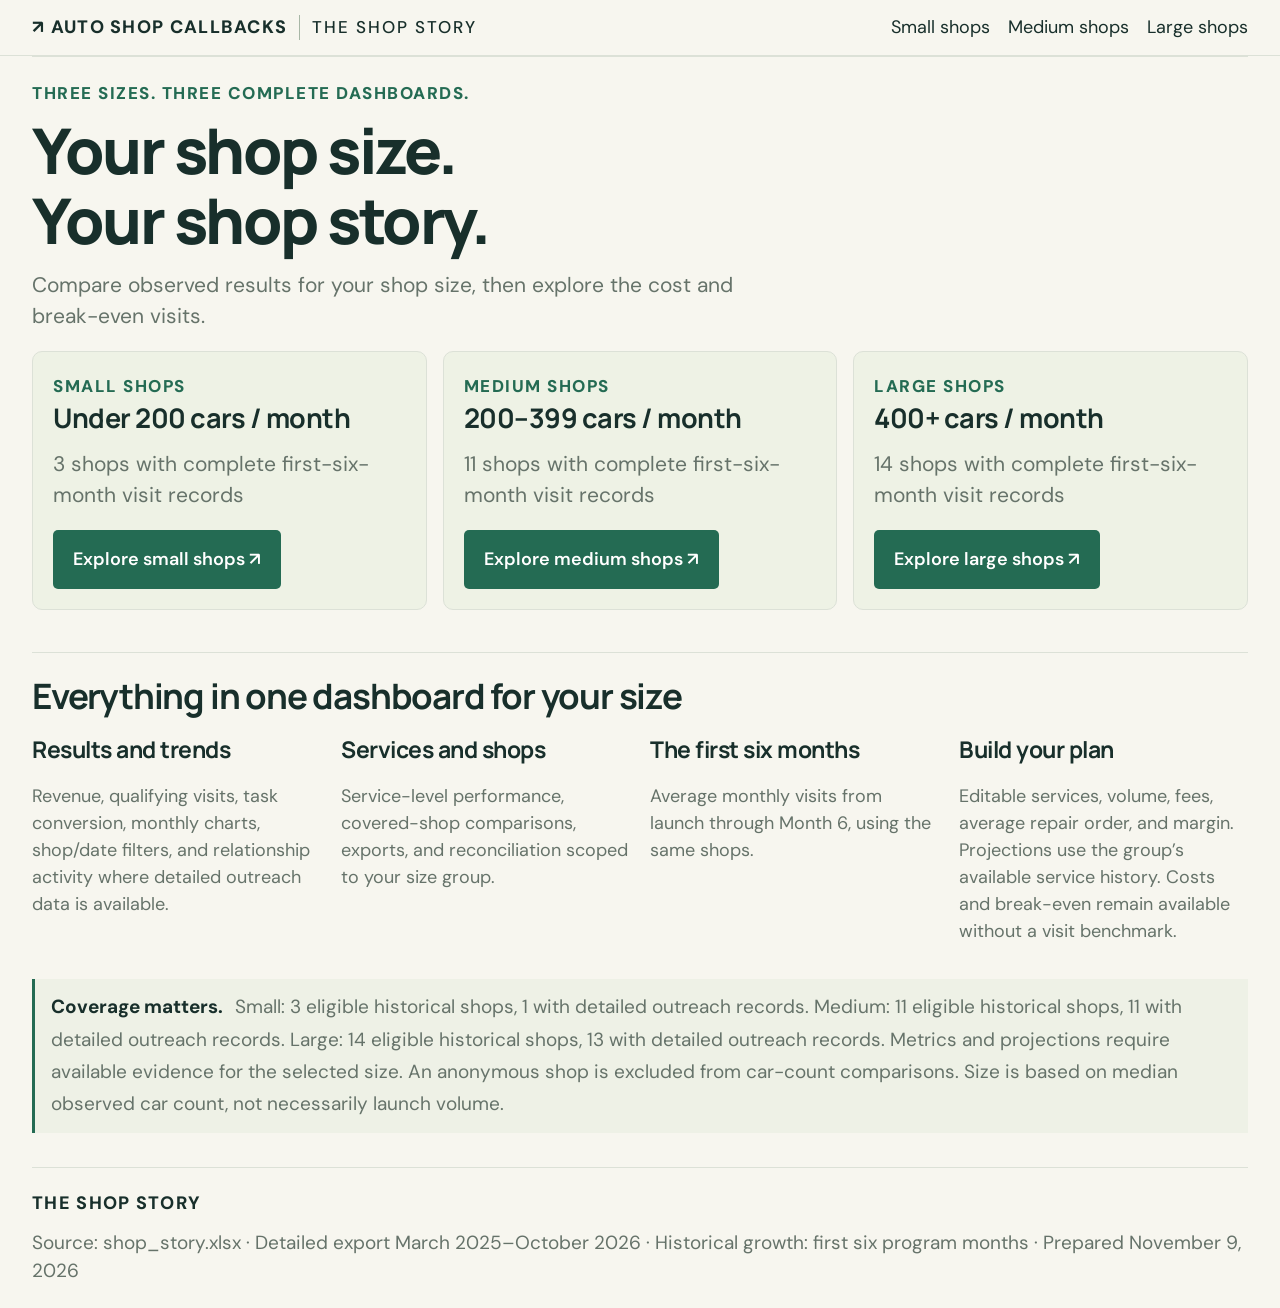
==== commit f7449b18: "Add files via upload" ====
--- a/index.html
+++ b/index.html
@@ -137,4 +137,41 @@
 @media screen and (max-width:1000px){
  header nav .growth-nav{display:inline-block}
 }
-</style></head><body><header><a class="brand" href="index.html">↗ AUTO SHOP CALLBACKS <small>THE SHOP STORY</small></a><nav aria-label="Dashboards"><a href="small.html">Small shops</a><a href="medium.html">Medium shops</a><a href="large.html">Large shops</a></nav></header><main><section class="size-hero"><p class="eyebrow">THREE SIZES. THREE COMPLETE DASHBOARDS.</p><h1>Your shop size.<br>Your shop story.</h1><p class="intro">Choose a dashboard to explore results, services, six-month growth, and the economics of your plan. Each dashboard uses only its size group’s available evidence.</p><div class="size-cards"><a class="size-card" href="small.html"><span class="eyebrow">SMALL SHOPS</span><h3>Under 200 cars / month</h3><p>3 shops with complete first-six-month visit records</p><span class="button">Explore small shops ↗</span></a><a class="size-card" href="medium.html"><span class="eyebrow">MEDIUM SHOPS</span><h3>200–399 cars / month</h3><p>11 shops with complete first-six-month visit records</p><span class="button">Explore medium shops ↗</span></a><a class="size-card" href="large.html"><span class="eyebrow">LARGE SHOPS</span><h3>400+ cars / month</h3><p>14 shops with complete first-six-month visit records</p><span class="button">Explore large shops ↗</span></a></div></section><section><h2>Everything in one dashboard for your size</h2><div class="method-grid"><article><h3>Results and trends</h3><p>Revenue, qualifying visits, task conversion, monthly charts, shop/date filters, and relationship activity where detailed outreach data is available.</p></article><article><h3>Services and shops</h3><p>Service-level performance, covered-shop comparisons, exports, and reconciliation scoped to your size group.</p></article><article><h3>The first six months</h3><p>Monthly BDC visits from launch through Month 6, using the same eligible shops throughout. Aggregate monthly values explain the graph.</p></article><article><h3>Build your plan</h3><p>Editable services, volume, fees, average repair order, and margin. Projections use the group’s available service history. Costs and break-even remain available without a visit benchmark.</p></article></div><div class="evidence-note"><b>Coverage matters.</b> Small: 3 eligible historical shops, 1 with detailed outreach records. Medium: 11 eligible historical shops, 11 with detailed outreach records. Large: 14 eligible historical shops, 13 with detailed outreach records. Metrics and projections require available evidence for the selected size. An anonymous shop is excluded from car-count comparisons. Size is based on median observed car count, not necessarily launch volume.</div></section><footer><span class="brand">THE SHOP STORY</span><small>Source: shop_story.xlsx · Detailed export March 2025–October 2026 · Historical growth: first six program months · Prepared November 9, 2026</small></footer></main></body></html>+</style><style id="compact-report" data-text-increase="3">
+/* Compact spacing shared by all report pages. */
+header{padding-top:14px;padding-bottom:14px}
+section{padding-top:22px;padding-bottom:22px}
+.hero,.size-hero{padding-top:24px;padding-bottom:24px;gap:28px}
+.hero h1,.size-hero h1{margin-bottom:14px}
+.intro{margin-bottom:16px;line-height:1.5;max-width:760px}
+.eyebrow{margin-bottom:8px}
+.section-head{margin-bottom:16px}
+.section-head p{margin-top:8px;margin-bottom:0}
+.hero-proof{padding:24px}
+.hero-proof>div{margin:14px 0;padding:12px 0;gap:8px}
+.hero-proof>p{margin:10px 0}
+.chart-panel,.panel{padding:18px;margin:16px 0}
+.metrics,.size-metrics{margin:16px 0;gap:12px}
+.metric{padding:16px}.metric strong{margin:6px 0}
+.size-chart{margin-top:12px;padding-bottom:0}
+.chart-head p{margin-top:6px;margin-bottom:10px}
+.fine{line-height:1.5;margin-top:10px;margin-bottom:10px}
+.evidence-note{padding:12px 16px;margin:12px 0}
+.filters{padding:14px;margin-top:12px}
+.two-col{gap:16px}.two-col .panel{margin:0}
+.method-grid{margin:16px 0;gap:20px}
+.method-grid p{line-height:1.5}
+details{margin:14px 0;padding:12px 0}
+details[open] summary{margin-bottom:12px}
+.plan-summary{padding:22px}.total-price,.scenario-stats{margin:16px 0}
+.size-cards{gap:16px;margin:18px 0}.size-card{padding:20px}
+.size-card p{line-height:1.5;margin:10px 0}.size-card .button{margin-top:8px}
+.growth-controls{padding:16px;gap:16px;margin:16px 0}
+footer{padding:22px 0;gap:12px}
+@media(max-width:650px){
+ main{padding-left:16px;padding-right:16px}
+ .hero,.size-hero{padding-top:20px;padding-bottom:20px}
+ .hero{gap:16px}.chart-panel,.panel{padding:14px}
+ .plan-summary{padding:18px}.growth-controls label{min-width:0;flex-basis:100%}
+}
+</style></head><body><header><a class="brand" href="index.html">↗ AUTO SHOP CALLBACKS <small>THE SHOP STORY</small></a><nav aria-label="Dashboards"><a href="small.html">Small shops</a><a href="medium.html">Medium shops</a><a href="large.html">Large shops</a></nav></header><main><section class="size-hero"><p class="eyebrow">THREE SIZES. THREE COMPLETE DASHBOARDS.</p><h1>Your shop size.<br>Your shop story.</h1><p class="intro">Compare observed results for your shop size, then explore the cost and break-even visits.</p><div class="size-cards"><a class="size-card" href="small.html"><span class="eyebrow">SMALL SHOPS</span><h3>Under 200 cars / month</h3><p>3 shops with complete first-six-month visit records</p><span class="button">Explore small shops ↗</span></a><a class="size-card" href="medium.html"><span class="eyebrow">MEDIUM SHOPS</span><h3>200–399 cars / month</h3><p>11 shops with complete first-six-month visit records</p><span class="button">Explore medium shops ↗</span></a><a class="size-card" href="large.html"><span class="eyebrow">LARGE SHOPS</span><h3>400+ cars / month</h3><p>14 shops with complete first-six-month visit records</p><span class="button">Explore large shops ↗</span></a></div></section><section><h2>Everything in one dashboard for your size</h2><div class="method-grid"><article><h3>Results and trends</h3><p>Revenue, qualifying visits, task conversion, monthly charts, shop/date filters, and relationship activity where detailed outreach data is available.</p></article><article><h3>Services and shops</h3><p>Service-level performance, covered-shop comparisons, exports, and reconciliation scoped to your size group.</p></article><article><h3>The first six months</h3><p>Average monthly visits from launch through Month 6, using the same shops.</p></article><article><h3>Build your plan</h3><p>Editable services, volume, fees, average repair order, and margin. Projections use the group’s available service history. Costs and break-even remain available without a visit benchmark.</p></article></div><div class="evidence-note"><b>Coverage matters.</b> Small: 3 eligible historical shops, 1 with detailed outreach records. Medium: 11 eligible historical shops, 11 with detailed outreach records. Large: 14 eligible historical shops, 13 with detailed outreach records. Metrics and projections require available evidence for the selected size. An anonymous shop is excluded from car-count comparisons. Size is based on median observed car count, not necessarily launch volume.</div></section><footer><span class="brand">THE SHOP STORY</span><small>Source: shop_story.xlsx · Detailed export March 2025–October 2026 · Historical growth: first six program months · Prepared November 9, 2026</small></footer></main></body></html>
